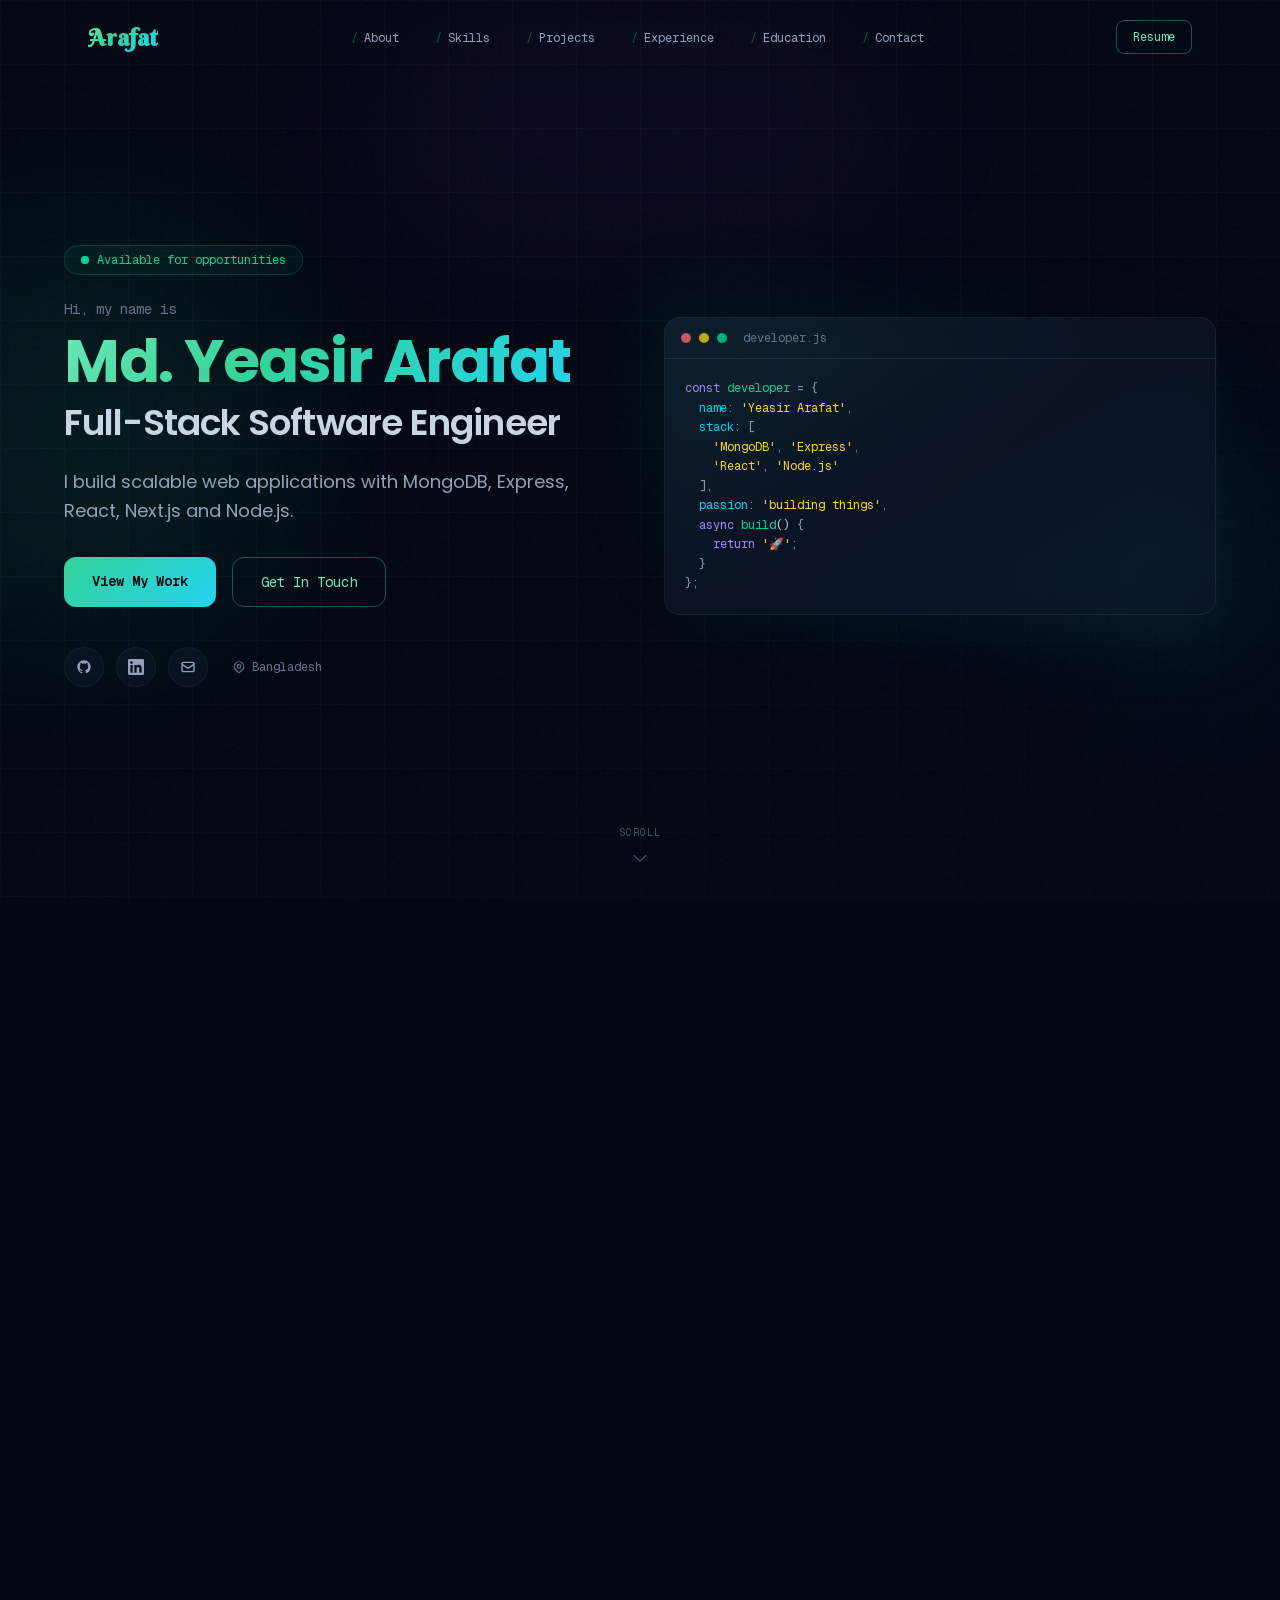
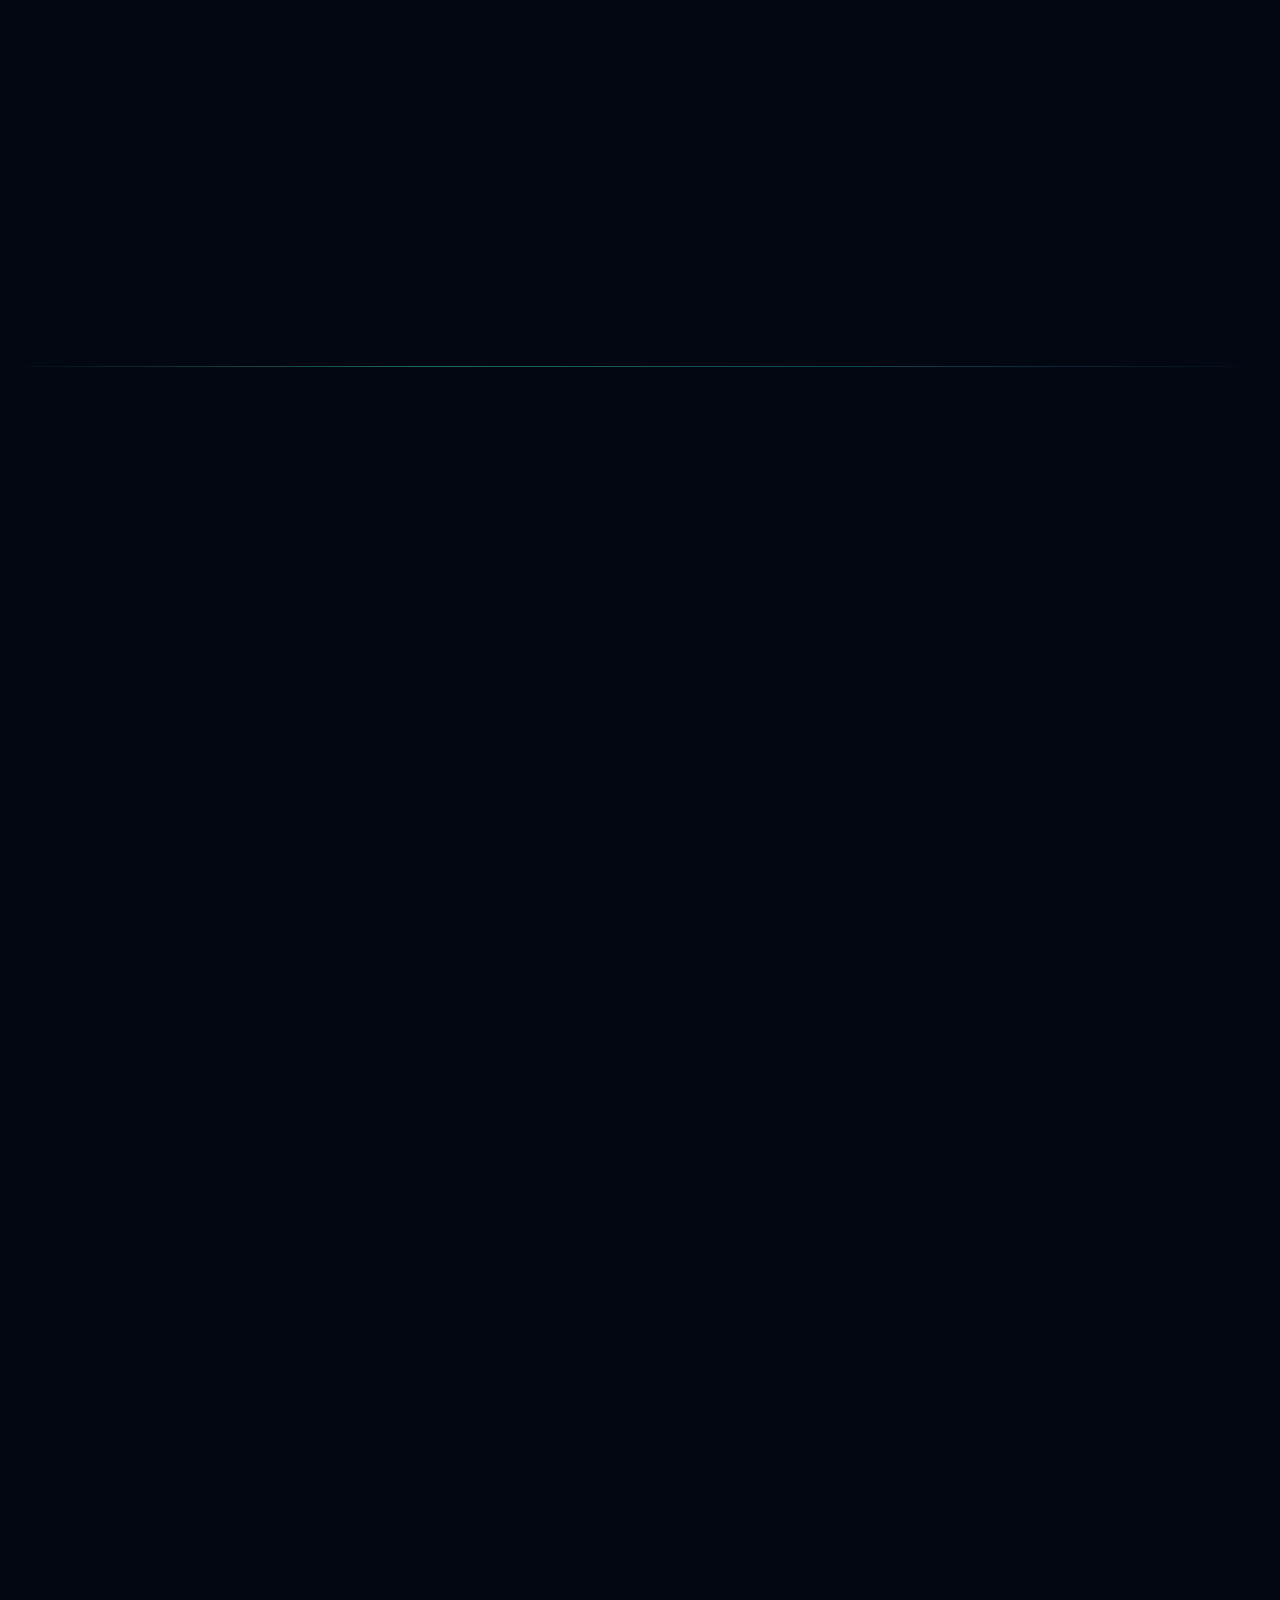
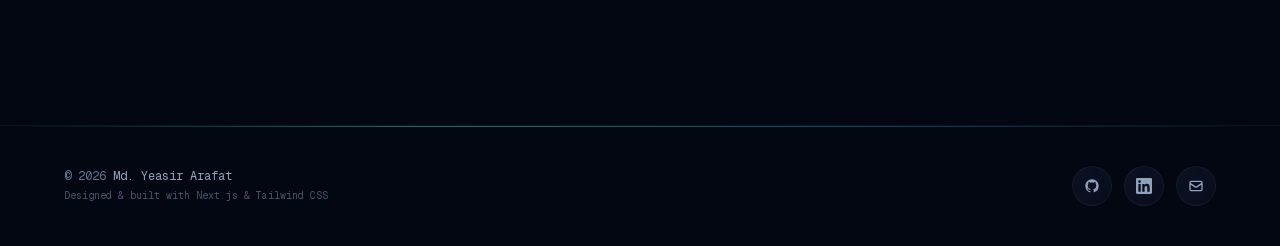
==== index.html @ b10d1b11 "Project update" ====
<!DOCTYPE html><html lang="en" class="poppins_64e8085c-module__7szA1q__variable berkshire_swash_313d9a78-module__TPMO2a__variable geist_mono_eb58308d-module__w_p2Lq__variable antialiased custom-scrollbar"><head><meta charSet="utf-8"/><meta name="viewport" content="width=device-width, initial-scale=1"/><link rel="preload" href="/_next/static/media/47fe1b7cd6e6ed85-s.p.3bh2vc0w-r-ll.woff2" as="font" crossorigin="" type="font/woff2"/><link rel="preload" href="/_next/static/media/797e433ab948586e-s.p.0r6juujl39pe6.woff2" as="font" crossorigin="" type="font/woff2"/><link rel="preload" href="/_next/static/media/8e6fa89aa22d24ec-s.p.2o7m9ogm38dql.woff2" as="font" crossorigin="" type="font/woff2"/><link rel="preload" href="/_next/static/media/a218039a3287bcfd-s.p.43zbiuwnnoiok.woff2" as="font" crossorigin="" type="font/woff2"/><link rel="preload" href="/_next/static/media/b287a8439b55cc7b-s.p.1fsx8gzoe41wj.woff2" as="font" crossorigin="" type="font/woff2"/><link rel="preload" href="/_next/static/media/e2334d715941921e-s.p.3o_v2fun1jzxk.woff2" as="font" crossorigin="" type="font/woff2"/><link rel="preload" as="image" href="/leads/1.webp"/><link rel="preload" as="image" href="/yadea/1.webp"/><link rel="preload" as="image" href="byd/1.webp"/><link rel="preload" as="image" href="riro/1.webp"/><link rel="preload" as="image" href="/YeasirArafat.jpeg"/><link rel="stylesheet" href="/_next/static/chunks/1u_-kuezvv4ov.css" data-precedence="next"/><link rel="preload" as="script" fetchPriority="low" href="/_next/static/chunks/2nwqoerny79-z.js"/><script src="/_next/static/chunks/17c2xufnf7-1b.js" async=""></script><script src="/_next/static/chunks/3peubv2924kx4.js" async=""></script><script src="/_next/static/chunks/turbopack-24k8m976xxp6r.js" async=""></script><script src="/_next/static/chunks/3-19rl51r4udp.js" async=""></script><script src="/_next/static/chunks/14mumt5_n0xhi.js" async=""></script><script src="/_next/static/chunks/0v6sxtnl46raf.js" async=""></script><meta name="next-size-adjust" content=""/><title>Md. Yeasir Arafat</title><meta name="description" content="I build scalable web applications with MongoDB, Express, React, Next.js and Node.js."/><meta property="og:title" content="Md. Yeasir Arafat"/><meta property="og:description" content="I build scalable web applications with MongoDB, Express, React, Next.js and Node.js."/><meta property="og:url" content="https://yeasirarafatzim.github.io"/><meta property="og:site_name" content="Md. Yeasir Arafat"/><meta property="og:locale" content="en_US"/><meta property="og:image" content="https://yeasirarafatzim.github.io/YeasirArafat.jpeg"/><meta property="og:image:alt" content="Md. Yeasir Arafat — Full-Stack Software Engineer"/><meta property="og:type" content="website"/><meta name="twitter:card" content="summary_large_image"/><meta name="twitter:title" content="Md. Yeasir Arafat"/><meta name="twitter:description" content="I build scalable web applications with MongoDB, Express, React, Next.js and Node.js."/><meta name="twitter:image" content="https://yeasirarafatzim.github.io/YeasirArafat.jpeg"/><link rel="icon" href="/favicon.ico?favicon.3u1c1qaq9yc0l.ico" sizes="48x48" type="image/x-icon"/><script src="/_next/static/chunks/0cz1d0mv5g_q7.js" noModule=""></script></head><body class="min-h-screen font-sans"><div hidden=""><!--$--><!--/$--></div><div class="noise-overlay relative"><div class="pointer-events-none fixed inset-0 -z-10 overflow-hidden [contain:strict] [transform:translateZ(0)]" aria-hidden="true"><div class="bg-grid absolute inset-0"></div><div class="animate-float-slow absolute -left-32 top-1/4 h-[420px] w-[420px] rounded-full bg-emerald-500/10 blur-[80px]"></div><div class="animate-float-slow absolute -right-32 top-1/2 h-[340px] w-[340px] rounded-full bg-cyan-500/8 blur-[70px] [animation-delay:4s]"></div><div class="animate-pulse-glow absolute left-1/2 top-0 h-[260px] w-[520px] -translate-x-1/2 rounded-full bg-violet-500/5 blur-[60px]"></div><div class="absolute inset-0 bg-linear-to-br from-transparent via-transparent to-[#030712]"></div></div><header class="fixed top-0 z-50 w-full transition-all duration-500 border-b bg-transparent py-5 border-transparent"><nav class="mx-auto flex max-w-6xl items-center justify-between px-6"><a href="#home" class="group font-brand text-xl tracking-normal sm:text-2xl"><span class="gradient-text transition-all duration-300 group-hover:brightness-110 font-bold">Arafat</span></a><ul class="hidden items-center gap-1 md:flex"><li><a href="#about" class="rounded-lg px-4 py-2 font-mono text-xs text-slate-400 transition-all hover:bg-slate-800/50 hover:text-emerald-400"><span class="mr-1.5 text-emerald-500/50">/</span>About</a></li><li><a href="#skills" class="rounded-lg px-4 py-2 font-mono text-xs text-slate-400 transition-all hover:bg-slate-800/50 hover:text-emerald-400"><span class="mr-1.5 text-emerald-500/50">/</span>Skills</a></li><li><a href="#projects" class="rounded-lg px-4 py-2 font-mono text-xs text-slate-400 transition-all hover:bg-slate-800/50 hover:text-emerald-400"><span class="mr-1.5 text-emerald-500/50">/</span>Projects</a></li><li><a href="#experience" class="rounded-lg px-4 py-2 font-mono text-xs text-slate-400 transition-all hover:bg-slate-800/50 hover:text-emerald-400"><span class="mr-1.5 text-emerald-500/50">/</span>Experience</a></li><li><a href="#education" class="rounded-lg px-4 py-2 font-mono text-xs text-slate-400 transition-all hover:bg-slate-800/50 hover:text-emerald-400"><span class="mr-1.5 text-emerald-500/50">/</span>Education</a></li><li><a href="#contact" class="rounded-lg px-4 py-2 font-mono text-xs text-slate-400 transition-all hover:bg-slate-800/50 hover:text-emerald-400"><span class="mr-1.5 text-emerald-500/50">/</span>Contact</a></li></ul><div class="hidden items-center gap-3 md:flex"><a href="/YeasirArafat.pdf" target="_blank" rel="noopener noreferrer" class="btn-outline-glow rounded-lg px-4 py-2 font-mono text-xs">Resume</a></div><button type="button" class="flex h-10 w-10 items-center justify-center rounded-lg glass-card text-slate-400 md:hidden" aria-label="Toggle menu"><svg class="h-5 w-5" fill="none" stroke="currentColor" viewBox="0 0 24 24"><path stroke-linecap="round" stroke-linejoin="round" stroke-width="2" d="M4 6h16M4 12h16M4 18h16"></path></svg></button></nav></header><main class="relative z-10"><section id="home" class="relative flex min-h-screen items-center px-6 pt-24 pb-16"><div class="mx-auto grid w-full max-w-6xl items-center gap-12 lg:grid-cols-2"><div><div class="animate-fade-up mb-6 inline-flex items-center gap-2 rounded-full border border-emerald-400/20 bg-emerald-400/5 px-4 py-1.5"><span class="relative flex h-2 w-2"><span class="absolute inline-flex h-full w-full animate-ping rounded-full bg-emerald-400 opacity-75"></span><span class="relative inline-flex h-2 w-2 rounded-full bg-emerald-400"></span></span><span class="font-mono text-xs text-emerald-400">Available for opportunities</span></div><p class="animate-fade-up delay-100 mb-3 font-mono text-sm text-slate-500">Hi, my name is</p><h1 class="animate-fade-up delay-200 mb-3 text-4xl font-bold tracking-tight sm:text-5xl lg:text-6xl"><span class="gradient-text">Md. Yeasir Arafat</span></h1><h2 class="animate-fade-up delay-300 mb-6 text-2xl font-semibold tracking-tight text-slate-300 sm:text-3xl lg:text-4xl">Full-Stack Software Engineer</h2><p class="animate-fade-up delay-400 mb-8 max-w-lg text-base leading-relaxed text-slate-400 sm:text-lg">I build scalable web applications with MongoDB, Express, React, Next.js and Node.js.</p><div class="animate-fade-up delay-500 mb-10 flex flex-wrap gap-4"><a href="#projects" class="btn-glow rounded-xl px-7 py-3.5 font-mono text-sm">View My Work</a><a href="#contact" class="btn-outline-glow rounded-xl px-7 py-3.5 font-mono text-sm">Get In Touch</a></div><div class="animate-fade-up delay-600 flex items-center gap-6"><ul class="flex items-center gap-3 "><li><a href="https://github.com/YeasirArafatZim" target="_blank" rel="noopener noreferrer" aria-label="GitHub" class="flex h-10 w-10 items-center justify-center rounded-full glass-card text-slate-400 transition-all duration-300 hover:border-emerald-400/30 hover:text-emerald-400 hover:shadow-[0_0_20px_rgb(52_211_153/0.15)]"><svg class="h-4 w-4" fill="currentColor" viewBox="0 0 24 24" aria-hidden="true"><path fill-rule="evenodd" d="M12 2C6.477 2 2 6.484 2 12.017c0 4.425 2.865 8.18 6.839 9.504.5.092.682-.217.682-.483 0-.237-.008-.868-.013-1.703-2.782.605-3.369-1.343-3.369-1.343-.454-1.158-1.11-1.466-1.11-1.466-.908-.62.069-.608.069-.608 1.003.07 1.531 1.032 1.531 1.032.892 1.53 2.341 1.088 2.91.832.092-.647.35-1.088.636-1.338-2.22-.253-4.555-1.113-4.555-4.951 0-1.093.39-1.988 1.029-2.688-.103-.253-.446-1.272.098-2.65 0 0 .84-.27 2.75 1.026A9.564 9.564 0 0112 6.844c.85.004 1.705.115 2.504.337 1.909-1.296 2.747-1.027 2.747-1.027.546 1.379.202 2.398.1 2.651.64.7 1.028 1.595 1.028 2.688 0 3.848-2.339 4.695-4.566 4.943.359.309.678.92.678 1.855 0 1.338-.012 2.419-.012 2.747 0 .268.18.58.688.482A10.019 10.019 0 0022 12.017C22 6.484 17.522 2 12 2z" clip-rule="evenodd"></path></svg></a></li><li><a href="https://www.linkedin.com/in/arafat99/" target="_blank" rel="noopener noreferrer" aria-label="LinkedIn" class="flex h-10 w-10 items-center justify-center rounded-full glass-card text-slate-400 transition-all duration-300 hover:border-emerald-400/30 hover:text-emerald-400 hover:shadow-[0_0_20px_rgb(52_211_153/0.15)]"><svg class="h-4 w-4" fill="currentColor" viewBox="0 0 24 24" aria-hidden="true"><path d="M20.447 20.452h-3.554v-5.569c0-1.328-.027-3.037-1.852-3.037-1.853 0-2.136 1.445-2.136 2.939v5.667H9.351V9h3.414v1.561h.046c.477-.9 1.637-1.85 3.37-1.85 3.601 0 4.267 2.37 4.267 5.455v6.286zM5.337 7.433a2.062 2.062 0 01-2.063-2.065 2.064 2.064 0 114.127 0 2.063 2.063 0 01-2.063 2.065zm1.782 13.019H3.555V9h3.564v11.452zM22.225 0H1.771C.792 0 0 .774 0 1.729v20.542C0 23.227.792 24 1.771 24h20.451C23.2 24 24 23.227 24 22.271V1.729C24 .774 23.2 0 22.222 0h.003z"></path></svg></a></li><li><a href="mailto:yeasirarafatzim@gmail.com" aria-label="Email" class="flex h-10 w-10 items-center justify-center rounded-full glass-card text-slate-400 transition-all duration-300 hover:border-emerald-400/30 hover:text-emerald-400 hover:shadow-[0_0_20px_rgb(52_211_153/0.15)]"><svg class="h-4 w-4" fill="none" stroke="currentColor" viewBox="0 0 24 24" aria-hidden="true"><path stroke-linecap="round" stroke-linejoin="round" stroke-width="2" d="M3 8l7.89 5.26a2 2 0 002.22 0L21 8M5 19h14a2 2 0 002-2V7a2 2 0 00-2-2H5a2 2 0 00-2 2v10a2 2 0 002 2z"></path></svg></a></li></ul><span class="hidden items-center gap-1.5 font-mono text-xs text-slate-500 sm:flex"><svg class="h-3.5 w-3.5" fill="none" stroke="currentColor" viewBox="0 0 24 24"><path stroke-linecap="round" stroke-linejoin="round" stroke-width="2" d="M17.657 16.657L13.414 20.9a1.998 1.998 0 01-2.827 0l-4.244-4.243a8 8 0 1111.314 0z"></path><path stroke-linecap="round" stroke-linejoin="round" stroke-width="2" d="M15 11a3 3 0 11-6 0 3 3 0 016 0z"></path></svg>Bangladesh</span></div></div><div class="animate-fade-up delay-400 relative hidden lg:block"><div class="absolute -inset-4 rounded-3xl bg-linear-to-br from-emerald-500/10 via-transparent to-cyan-500/10 blur-2xl"></div><div class="code-window animate-float hidden overflow-hidden rounded-2xl shadow-2xl shadow-emerald-500/5 lg:block"><div class="flex items-center gap-2 border-b border-slate-700/50 px-4 py-3"><div class="code-dot bg-red-400/80"></div><div class="code-dot bg-yellow-400/80"></div><div class="code-dot bg-emerald-400/80"></div><span class="ml-2 font-mono text-xs text-slate-500">developer.js</span></div><pre class="overflow-x-auto p-5 text-xs leading-relaxed text-slate-400"><code><span class="text-violet-400">const</span> <span class="text-emerald-400">developer</span> = <!-- -->{<!-- -->
<!-- -->  <span class="text-cyan-400">name</span>:<!-- --> <span class="text-amber-300">&#x27;Yeasir Arafat&#x27;</span>,<!-- -->
<!-- -->  <span class="text-cyan-400">stack</span>: [<!-- -->
<!-- -->    <span class="text-amber-300">&#x27;MongoDB&#x27;</span>,<!-- --> <span class="text-amber-300">&#x27;Express&#x27;</span>,<!-- -->
<!-- -->    <span class="text-amber-300">&#x27;React&#x27;</span>,<!-- --> <span class="text-amber-300">&#x27;Node.js&#x27;</span>
<!-- -->  <!-- -->],<!-- -->
<!-- -->  <span class="text-cyan-400">passion</span>:<!-- --> <span class="text-amber-300">&#x27;building things&#x27;</span>,<!-- -->
<!-- -->  <span class="text-violet-400">async</span> <span class="text-emerald-400">build</span><span class="text-slate-300">()</span> <!-- -->{<!-- -->
<!-- -->    <span class="text-violet-400">return</span> <span class="text-amber-300">&#x27;🚀&#x27;</span>;<!-- -->
<!-- -->  <!-- -->}<!-- -->
<!-- -->}<!-- -->;</code></pre></div></div></div><a href="#about" class="absolute bottom-8 left-1/2 -translate-x-1/2 flex flex-col items-center gap-2 text-slate-600 transition-colors hover:text-emerald-400" aria-label="Scroll to about"><span class="font-mono text-[10px] uppercase tracking-widest">Scroll</span><svg class="h-5 w-5 animate-bounce" fill="none" stroke="currentColor" viewBox="0 0 24 24"><path stroke-linecap="round" stroke-linejoin="round" stroke-width="1.5" d="M19 9l-7 7-7-7"></path></svg></a></section><section id="about" class="relative px-6 py-18 md:py-28"><div class="mx-auto max-w-6xl"><div class="" style="opacity:0;transform:translateY(24px)"><div class="mb-16"><p class="mb-2 font-mono text-xs uppercase tracking-[0.2em] text-emerald-400/70">Introduction</p><h2 class="flex items-center gap-4 text-3xl font-bold tracking-tight text-white sm:text-4xl"><span class="gradient-text font-mono text-lg font-normal sm:text-xl">01<!-- -->.</span><span>About Me</span></h2><div class="section-glow mt-6 max-w-xs"></div></div></div><div class="grid gap-10 lg:grid-cols-[1fr_340px] lg:items-stretch"><div class="h-full" style="opacity:0;transform:translateY(24px)"><div class="flex h-full flex-col"><div class="space-y-5 text-base leading-relaxed text-slate-400"><p>I&#x27;m a Full-Stack Software Engineer with 3+ years of experience. I&#x27;ve built 25+ production applications, worked on enterprise systems, and can handle both frontend and backend development.</p><p>I have experience in development, deployment, code reviews, and mentoring junior developers, with a passion for continuously learning and building better software.</p></div><div class="mt-8 grid grid-cols-1 gap-3 sm:grid-cols-3 sm:gap-4"><div class=" glass-card glass-card-hover flex items-center justify-between rounded-xl px-4 py-3 sm:block sm:p-4 sm:text-center"><p class="font-mono text-[10px] uppercase tracking-widest text-slate-500 sm:mb-1">Stack</p><p class="text-sm font-semibold text-emerald-400">MERN</p></div><div class=" glass-card glass-card-hover flex items-center justify-between rounded-xl px-4 py-3 sm:block sm:p-4 sm:text-center"><p class="font-mono text-[10px] uppercase tracking-widest text-slate-500 sm:mb-1">Focus</p><p class="text-sm font-semibold text-emerald-400">Full-Stack</p></div><div class="hidden sm:block glass-card glass-card-hover flex items-center justify-between rounded-xl px-4 py-3 sm:block sm:p-4 sm:text-center"><p class="font-mono text-[10px] uppercase tracking-widest text-slate-500 sm:mb-1">Based in</p><p class="text-sm font-semibold text-emerald-400">Bangladesh</p></div></div><div class="mt-8 flex flex-1 flex-col gap-5 lg:mt-10"><div class="glass-card glass-card-hover rounded-2xl p-5"><p class="mb-3 font-mono text-[10px] uppercase tracking-widest text-emerald-400/70">Currently</p><div class="flex flex-wrap items-start justify-between gap-3"><div><p class="font-semibold text-white">Software Engineer L-II</p><p class="mt-0.5 text-sm text-slate-400">Singularity Limited</p></div><span class="rounded-full border border-slate-700/60 bg-slate-800/50 px-3 py-1 font-mono text-xs text-slate-400">2024 — Present</span></div><p class="mt-3 text-sm leading-relaxed text-slate-500 line-clamp-2">Developed and maintained production grade full-stack applications. Led development tasks and coordinated implementation across projects. Managed secure application deployments and server environments. Conducted code reviews and improved code quality. Mentored junior developers and supported technical growth.</p></div><div class="grid grid-cols-3 gap-3"><div class="glass-card rounded-xl px-3 py-4 text-center sm:px-4"><p class="text-xl font-bold text-white sm:text-2xl">3+</p><p class="mt-1 font-mono text-[9px] uppercase leading-tight tracking-wider text-slate-500 sm:text-[10px]">Years Experience</p></div><div class="glass-card rounded-xl px-3 py-4 text-center sm:px-4"><p class="text-xl font-bold text-white sm:text-2xl">25+</p><p class="mt-1 font-mono text-[9px] uppercase leading-tight tracking-wider text-slate-500 sm:text-[10px]">Projects Delivered</p></div><div class="glass-card rounded-xl px-3 py-4 text-center sm:px-4"><p class="text-xl font-bold text-white sm:text-2xl">2</p><p class="mt-1 font-mono text-[9px] uppercase leading-tight tracking-wider text-slate-500 sm:text-[10px]">Companies</p></div></div><div class="glass-card rounded-2xl p-5"><p class="mb-3 font-mono text-[10px] uppercase tracking-widest text-slate-500">Core Technologies</p><ul class="flex flex-wrap gap-2"><li class="skill-pill rounded-lg px-3 py-1.5 font-mono text-xs text-slate-400">MongoDB</li><li class="skill-pill rounded-lg px-3 py-1.5 font-mono text-xs text-slate-400">Express</li><li class="skill-pill rounded-lg px-3 py-1.5 font-mono text-xs text-slate-400">React</li><li class="skill-pill rounded-lg px-3 py-1.5 font-mono text-xs text-slate-400">Node.js</li><li class="skill-pill rounded-lg px-3 py-1.5 font-mono text-xs text-slate-400">Next.js</li><li class="skill-pill rounded-lg px-3 py-1.5 font-mono text-xs text-slate-400">TypeScript</li></ul></div></div></div></div><div class="" style="opacity:0;transform:translateY(24px)"><div class="group relative mx-auto w-full max-w-sm lg:max-w-none"><div class="absolute -inset-4 rounded-3xl bg-linear-to-br from-emerald-500/15 via-transparent to-cyan-500/10 opacity-80 blur-2xl transition-opacity duration-500 group-hover:opacity-100"></div><div class="gradient-border relative overflow-hidden rounded-2xl"><div class="relative overflow-hidden rounded-[calc(1rem-1px)] bg-slate-950"><div class="relative aspect-4/5 w-full overflow-hidden sm:aspect-5/6"><img alt="Md. Yeasir Arafat" decoding="async" data-nimg="fill" class="object-cover object-top transition-transform duration-700 group-hover:scale-105" style="position:absolute;height:100%;width:100%;left:0;top:0;right:0;bottom:0;color:transparent" src="/YeasirArafat.jpeg"/><div class="absolute inset-0 bg-linear-to-t from-slate-950 via-slate-950/20 to-transparent"></div><div class="absolute inset-0 bg-linear-to-br from-emerald-500/10 via-transparent to-cyan-500/10"></div><div class="absolute left-4 top-4 flex items-center gap-2 rounded-full border border-emerald-400/20 bg-slate-950/60 px-3 py-1.5 backdrop-blur-md"><span class="relative flex h-2 w-2"><span class="absolute inline-flex h-full w-full animate-ping rounded-full bg-emerald-400 opacity-75"></span><span class="relative inline-flex h-2 w-2 rounded-full bg-emerald-400"></span></span><span class="font-mono text-[10px] uppercase tracking-wider text-emerald-400">Available</span></div><div class="absolute bottom-0 left-0 right-0 p-5"><p class="text-lg font-bold leading-tight text-white sm:text-xl">Md. Yeasir Arafat</p><p class="mt-1 font-mono text-xs text-emerald-400">Full-Stack Software Engineer</p></div></div><div class="border-t border-slate-800/80 bg-slate-900/50 p-5"><div class="mb-4 space-y-2.5"><div class="flex items-center gap-2.5 text-sm text-slate-400"><span class="flex h-8 w-8 shrink-0 items-center justify-center rounded-lg bg-slate-800/80 text-emerald-400"><svg class="h-4 w-4" fill="none" stroke="currentColor" viewBox="0 0 24 24"><path stroke-linecap="round" stroke-linejoin="round" stroke-width="1.5" d="M17.657 16.657L13.414 20.9a1.998 1.998 0 01-2.827 0l-4.244-4.243a8 8 0 1111.314 0z"></path><path stroke-linecap="round" stroke-linejoin="round" stroke-width="1.5" d="M15 11a3 3 0 11-6 0 3 3 0 016 0z"></path></svg></span><span>Bangladesh</span></div><div class="flex items-center gap-2.5 text-sm text-slate-400"><span class="flex h-8 w-8 shrink-0 items-center justify-center rounded-lg bg-slate-800/80 text-emerald-400"><svg class="h-4 w-4" fill="none" stroke="currentColor" viewBox="0 0 24 24"><path stroke-linecap="round" stroke-linejoin="round" stroke-width="1.5" d="M3 8l7.89 5.26a2 2 0 002.22 0L21 8M5 19h14a2 2 0 002-2V7a2 2 0 00-2-2H5a2 2 0 00-2 2v10a2 2 0 002 2z"></path></svg></span><a href="mailto:yeasirarafatzim@gmail.com" class="truncate transition-colors hover:text-emerald-400">yeasirarafatzim@gmail.com</a></div></div><a href="/YeasirArafat.pdf" target="_blank" rel="noopener noreferrer" class="btn-outline-glow flex w-full items-center justify-center gap-2 rounded-xl px-4 py-2.5 font-mono text-xs"><svg class="h-3.5 w-3.5" fill="none" stroke="currentColor" viewBox="0 0 24 24"><path stroke-linecap="round" stroke-linejoin="round" stroke-width="2" d="M12 10v6m0 0l-3-3m3 3l3-3m2 8H7a2 2 0 01-2-2V5a2 2 0 012-2h5.586a1 1 0 01.707.293l5.414 5.414a1 1 0 01.293.707V19a2 2 0 01-2 2z"></path></svg>Download Resume</a></div></div></div><div class="pointer-events-none absolute -right-3 -top-3 h-16 w-16 rounded-full border border-dashed border-emerald-400/15"></div><div class="pointer-events-none absolute -bottom-0.5 -left-2 h-10 w-10 border-l-2 border-t-2 border-emerald-400/20"></div></div></div></div></div></section><section id="skills" class="relative px-6 py-18 md:py-28"><div class="absolute inset-x-0 top-0 section-glow"></div><div class="mx-auto max-w-6xl"><div class="" style="opacity:0;transform:translateY(24px)"><div class="mb-16"><p class="mb-2 font-mono text-xs uppercase tracking-[0.2em] text-emerald-400/70">What I work with</p><h2 class="flex items-center gap-4 text-3xl font-bold tracking-tight text-white sm:text-4xl"><span class="gradient-text font-mono text-lg font-normal sm:text-xl">02<!-- -->.</span><span>Skills</span></h2><div class="section-glow mt-6 max-w-xs"></div></div></div><div class="grid gap-6 md:grid-cols-3"><div class="" style="opacity:0;transform:translateY(24px)"><div class="glass-card glass-card-hover group h-full rounded-2xl p-6"><div class="mb-5 flex items-center gap-3"><div class="flex h-10 w-10 items-center justify-center rounded-xl bg-emerald-400/10 text-emerald-400 transition-colors group-hover:bg-emerald-400/20"><svg class="h-5 w-5" fill="none" stroke="currentColor" viewBox="0 0 24 24"><path stroke-linecap="round" stroke-linejoin="round" stroke-width="1.5" d="M9.75 17L9 20l-1 1h8l-1-1-.75-3M3 13h18M5 17h14a2 2 0 002-2V5a2 2 0 00-2-2H5a2 2 0 00-2 2v10a2 2 0 002 2z"></path></svg></div><h3 class="font-semibold text-white">Frontend</h3></div><ul class="flex flex-wrap gap-2"><li class="skill-pill rounded-lg px-3 py-1.5 font-mono text-xs text-slate-400">React</li><li class="skill-pill rounded-lg px-3 py-1.5 font-mono text-xs text-slate-400">Next.js</li><li class="skill-pill rounded-lg px-3 py-1.5 font-mono text-xs text-slate-400">JavaScript</li><li class="skill-pill rounded-lg px-3 py-1.5 font-mono text-xs text-slate-400">TypeScript</li><li class="skill-pill rounded-lg px-3 py-1.5 font-mono text-xs text-slate-400">Tailwind CSS</li><li class="skill-pill rounded-lg px-3 py-1.5 font-mono text-xs text-slate-400">Redux</li></ul></div></div><div class="" style="opacity:0;transform:translateY(24px)"><div class="glass-card glass-card-hover group h-full rounded-2xl p-6"><div class="mb-5 flex items-center gap-3"><div class="flex h-10 w-10 items-center justify-center rounded-xl bg-emerald-400/10 text-emerald-400 transition-colors group-hover:bg-emerald-400/20"><svg class="h-5 w-5" fill="none" stroke="currentColor" viewBox="0 0 24 24"><path stroke-linecap="round" stroke-linejoin="round" stroke-width="1.5" d="M5 12h14M5 12a2 2 0 01-2-2V6a2 2 0 012-2h14a2 2 0 012 2v4a2 2 0 01-2 2M5 12a2 2 0 00-2 2v4a2 2 0 002 2h14a2 2 0 002-2v-4a2 2 0 00-2-2"></path></svg></div><h3 class="font-semibold text-white">Backend</h3></div><ul class="flex flex-wrap gap-2"><li class="skill-pill rounded-lg px-3 py-1.5 font-mono text-xs text-slate-400">Node.js</li><li class="skill-pill rounded-lg px-3 py-1.5 font-mono text-xs text-slate-400">Express.js</li><li class="skill-pill rounded-lg px-3 py-1.5 font-mono text-xs text-slate-400">REST APIs</li><li class="skill-pill rounded-lg px-3 py-1.5 font-mono text-xs text-slate-400">JWT</li><li class="skill-pill rounded-lg px-3 py-1.5 font-mono text-xs text-slate-400">Socket.io</li></ul></div></div><div class="" style="opacity:0;transform:translateY(24px)"><div class="glass-card glass-card-hover group h-full rounded-2xl p-6"><div class="mb-5 flex items-center gap-3"><div class="flex h-10 w-10 items-center justify-center rounded-xl bg-emerald-400/10 text-emerald-400 transition-colors group-hover:bg-emerald-400/20"><svg class="h-5 w-5" fill="none" stroke="currentColor" viewBox="0 0 24 24"><path stroke-linecap="round" stroke-linejoin="round" stroke-width="1.5" d="M4 7v10c0 2.21 3.582 4 8 4s8-1.79 8-4V7M4 7c0 2.21 3.582 4 8 4s8-1.79 8-4M4 7c0-2.21 3.582-4 8-4s8 1.79 8 4"></path></svg></div><h3 class="font-semibold text-white">Database &amp; Tools</h3></div><ul class="flex flex-wrap gap-2"><li class="skill-pill rounded-lg px-3 py-1.5 font-mono text-xs text-slate-400">MongoDB</li><li class="skill-pill rounded-lg px-3 py-1.5 font-mono text-xs text-slate-400">Mongoose</li><li class="skill-pill rounded-lg px-3 py-1.5 font-mono text-xs text-slate-400">Git</li><li class="skill-pill rounded-lg px-3 py-1.5 font-mono text-xs text-slate-400">Docker</li><li class="skill-pill rounded-lg px-3 py-1.5 font-mono text-xs text-slate-400">Postman</li><li class="skill-pill rounded-lg px-3 py-1.5 font-mono text-xs text-slate-400">Vercel</li></ul></div></div></div></div></section><section id="projects" class="relative px-6 pb-18 md:py-28"><div class="mx-auto max-w-6xl"><div class="" style="opacity:0;transform:translateY(24px)"><div class="mb-16"><p class="mb-2 font-mono text-xs uppercase tracking-[0.2em] text-emerald-400/70">Selected work</p><h2 class="flex items-center gap-4 text-3xl font-bold tracking-tight text-white sm:text-4xl"><span class="gradient-text font-mono text-lg font-normal sm:text-xl">03<!-- -->.</span><span>Projects</span></h2><div class="section-glow mt-6 max-w-xs"></div></div></div><div class="grid auto-rows-fr gap-5 md:grid-cols-2 lg:grid-cols-3"><div class="h-full" style="opacity:0;transform:translateY(24px)"><a href="https://leadsbox.io" target="_blank" rel="noopener noreferrer" aria-label="Lead Management System live site" class="group relative flex h-full flex-col overflow-hidden rounded-2xl glass-card glass-card-hover"><div class="absolute inset-0 bg-linear-to-br from-emerald-500/0 to-cyan-500/0 transition-all duration-500 group-hover:from-emerald-500/5 group-hover:to-cyan-500/5"></div><div class="relative cursor-pointer"><div class="relative w-full overflow-hidden border-b border-slate-800/60 aspect-4/3"><img alt="Lead Management System preview 1" decoding="async" data-nimg="fill" class="object-cover transition-all duration-700 ease-in-out opacity-100 scale-100" style="position:absolute;height:100%;width:100%;left:0;top:0;right:0;bottom:0;color:transparent" src="/leads/1.webp"/><img alt="Lead Management System preview 2" loading="lazy" decoding="async" data-nimg="fill" class="object-cover transition-all duration-700 ease-in-out opacity-0 scale-105" style="position:absolute;height:100%;width:100%;left:0;top:0;right:0;bottom:0;color:transparent" src="/leads/2.webp"/><img alt="Lead Management System preview 3" loading="lazy" decoding="async" data-nimg="fill" class="object-cover transition-all duration-700 ease-in-out opacity-0 scale-105" style="position:absolute;height:100%;width:100%;left:0;top:0;right:0;bottom:0;color:transparent" src="/leads/3.webp"/><img alt="Lead Management System preview 4" loading="lazy" decoding="async" data-nimg="fill" class="object-cover transition-all duration-700 ease-in-out opacity-0 scale-105" style="position:absolute;height:100%;width:100%;left:0;top:0;right:0;bottom:0;color:transparent" src="/leads/7.webp"/><img alt="Lead Management System preview 5" loading="lazy" decoding="async" data-nimg="fill" class="object-cover transition-all duration-700 ease-in-out opacity-0 scale-105" style="position:absolute;height:100%;width:100%;left:0;top:0;right:0;bottom:0;color:transparent" src="/leads/4.webp"/><img alt="Lead Management System preview 6" loading="lazy" decoding="async" data-nimg="fill" class="object-cover transition-all duration-700 ease-in-out opacity-0 scale-105" style="position:absolute;height:100%;width:100%;left:0;top:0;right:0;bottom:0;color:transparent" src="/leads/5.webp"/><img alt="Lead Management System preview 7" loading="lazy" decoding="async" data-nimg="fill" class="object-cover transition-all duration-700 ease-in-out opacity-0 scale-105" style="position:absolute;height:100%;width:100%;left:0;top:0;right:0;bottom:0;color:transparent" src="/leads/6.webp"/><div class="absolute inset-0 bg-linear-to-t from-slate-950/90 via-slate-950/25 to-slate-950/10"></div><div class="absolute inset-0 bg-linear-to-br from-emerald-500/10 via-transparent to-cyan-500/10 opacity-0 transition-opacity duration-500 group-hover:opacity-100"></div><div class="absolute bottom-3 left-1/2 z-10 flex -translate-x-1/2 gap-1.5"><button type="button" aria-label="Go to image 1" class="h-1.5 rounded-full transition-all duration-300 w-5 bg-emerald-400"></button><button type="button" aria-label="Go to image 2" class="h-1.5 rounded-full transition-all duration-300 w-1.5 bg-slate-500/50 hover:bg-slate-400/70"></button><button type="button" aria-label="Go to image 3" class="h-1.5 rounded-full transition-all duration-300 w-1.5 bg-slate-500/50 hover:bg-slate-400/70"></button><button type="button" aria-label="Go to image 4" class="h-1.5 rounded-full transition-all duration-300 w-1.5 bg-slate-500/50 hover:bg-slate-400/70"></button><button type="button" aria-label="Go to image 5" class="h-1.5 rounded-full transition-all duration-300 w-1.5 bg-slate-500/50 hover:bg-slate-400/70"></button><button type="button" aria-label="Go to image 6" class="h-1.5 rounded-full transition-all duration-300 w-1.5 bg-slate-500/50 hover:bg-slate-400/70"></button><button type="button" aria-label="Go to image 7" class="h-1.5 rounded-full transition-all duration-300 w-1.5 bg-slate-500/50 hover:bg-slate-400/70"></button></div><button type="button" aria-label="Previous image" class="absolute left-2 top-1/2 z-10 flex h-7 w-7 -translate-y-1/2 items-center justify-center rounded-full bg-slate-950/60 text-slate-300 opacity-0 backdrop-blur-sm transition-opacity group-hover:opacity-100 hover:bg-slate-950/80"><svg class="h-3.5 w-3.5" fill="none" stroke="currentColor" viewBox="0 0 24 24"><path stroke-linecap="round" stroke-linejoin="round" stroke-width="2.5" d="M15 19l-7-7 7-7"></path></svg></button><button type="button" aria-label="Next image" class="absolute right-2 top-1/2 z-10 flex h-7 w-7 -translate-y-1/2 items-center justify-center rounded-full bg-slate-950/60 text-slate-300 opacity-0 backdrop-blur-sm transition-opacity group-hover:opacity-100 hover:bg-slate-950/80"><svg class="h-3.5 w-3.5" fill="none" stroke="currentColor" viewBox="0 0 24 24"><path stroke-linecap="round" stroke-linejoin="round" stroke-width="2.5" d="M9 5l7 7-7 7"></path></svg></button></div></div><div class="relative flex flex-1 flex-col p-6 "><h3 class="mb-3 font-bold text-white transition-colors group-hover:text-emerald-400 text-lg">Lead Management System</h3><p class="mb-6 flex-1 text-sm leading-relaxed text-slate-400 line-clamp-3">A multi organization business management platform designed to centralize sales and operational workflows, including lead management, deals, employees, sales targets, quotations, invoices, purchase orders, and challans.</p><ul class="flex flex-wrap gap-2 border-t border-slate-800/60 pt-4"><li class="rounded-md bg-slate-800/60 px-2.5 py-1 font-mono text-[11px] text-slate-500 transition-colors group-hover:text-slate-400">Next.js</li><li class="rounded-md bg-slate-800/60 px-2.5 py-1 font-mono text-[11px] text-slate-500 transition-colors group-hover:text-slate-400">Node.js</li><li class="rounded-md bg-slate-800/60 px-2.5 py-1 font-mono text-[11px] text-slate-500 transition-colors group-hover:text-slate-400">MongoDB</li><li class="rounded-md bg-slate-800/60 px-2.5 py-1 font-mono text-[11px] text-slate-500 transition-colors group-hover:text-slate-400">Express</li></ul></div></a></div><div class="h-full" style="opacity:0;transform:translateY(24px)"><a href="https://yadearunner.com/" target="_blank" rel="noopener noreferrer" aria-label="Yadea Runner Automobiles live site" class="group relative flex h-full flex-col overflow-hidden rounded-2xl glass-card glass-card-hover"><div class="absolute inset-0 bg-linear-to-br from-emerald-500/0 to-cyan-500/0 transition-all duration-500 group-hover:from-emerald-500/5 group-hover:to-cyan-500/5"></div><div class="relative cursor-pointer"><div class="relative w-full overflow-hidden border-b border-slate-800/60 aspect-4/3"><img alt="Yadea Runner Automobiles preview 1" decoding="async" data-nimg="fill" class="object-cover transition-all duration-700 ease-in-out opacity-100 scale-100" style="position:absolute;height:100%;width:100%;left:0;top:0;right:0;bottom:0;color:transparent" src="/yadea/1.webp"/><img alt="Yadea Runner Automobiles preview 2" loading="lazy" decoding="async" data-nimg="fill" class="object-cover transition-all duration-700 ease-in-out opacity-0 scale-105" style="position:absolute;height:100%;width:100%;left:0;top:0;right:0;bottom:0;color:transparent" src="/yadea/2.webp"/><img alt="Yadea Runner Automobiles preview 3" loading="lazy" decoding="async" data-nimg="fill" class="object-cover transition-all duration-700 ease-in-out opacity-0 scale-105" style="position:absolute;height:100%;width:100%;left:0;top:0;right:0;bottom:0;color:transparent" src="/yadea/3.webp"/><img alt="Yadea Runner Automobiles preview 4" loading="lazy" decoding="async" data-nimg="fill" class="object-cover transition-all duration-700 ease-in-out opacity-0 scale-105" style="position:absolute;height:100%;width:100%;left:0;top:0;right:0;bottom:0;color:transparent" src="/yadea/4.webp"/><div class="absolute inset-0 bg-linear-to-t from-slate-950/90 via-slate-950/25 to-slate-950/10"></div><div class="absolute inset-0 bg-linear-to-br from-emerald-500/10 via-transparent to-cyan-500/10 opacity-0 transition-opacity duration-500 group-hover:opacity-100"></div><div class="absolute bottom-3 left-1/2 z-10 flex -translate-x-1/2 gap-1.5"><button type="button" aria-label="Go to image 1" class="h-1.5 rounded-full transition-all duration-300 w-5 bg-emerald-400"></button><button type="button" aria-label="Go to image 2" class="h-1.5 rounded-full transition-all duration-300 w-1.5 bg-slate-500/50 hover:bg-slate-400/70"></button><button type="button" aria-label="Go to image 3" class="h-1.5 rounded-full transition-all duration-300 w-1.5 bg-slate-500/50 hover:bg-slate-400/70"></button><button type="button" aria-label="Go to image 4" class="h-1.5 rounded-full transition-all duration-300 w-1.5 bg-slate-500/50 hover:bg-slate-400/70"></button></div><button type="button" aria-label="Previous image" class="absolute left-2 top-1/2 z-10 flex h-7 w-7 -translate-y-1/2 items-center justify-center rounded-full bg-slate-950/60 text-slate-300 opacity-0 backdrop-blur-sm transition-opacity group-hover:opacity-100 hover:bg-slate-950/80"><svg class="h-3.5 w-3.5" fill="none" stroke="currentColor" viewBox="0 0 24 24"><path stroke-linecap="round" stroke-linejoin="round" stroke-width="2.5" d="M15 19l-7-7 7-7"></path></svg></button><button type="button" aria-label="Next image" class="absolute right-2 top-1/2 z-10 flex h-7 w-7 -translate-y-1/2 items-center justify-center rounded-full bg-slate-950/60 text-slate-300 opacity-0 backdrop-blur-sm transition-opacity group-hover:opacity-100 hover:bg-slate-950/80"><svg class="h-3.5 w-3.5" fill="none" stroke="currentColor" viewBox="0 0 24 24"><path stroke-linecap="round" stroke-linejoin="round" stroke-width="2.5" d="M9 5l7 7-7 7"></path></svg></button></div></div><div class="relative flex flex-1 flex-col p-6 "><h3 class="mb-3 font-bold text-white transition-colors group-hover:text-emerald-400 text-lg">Yadea Runner Automobiles</h3><p class="mb-6 flex-1 text-sm leading-relaxed text-slate-400 line-clamp-3">Developed a responsive product showcase platform for Yadea electric bikes, implementing dynamic product pages, reusable UI components, responsive layouts, and content-driven sections to improve product discovery and brand presentation.</p><ul class="flex flex-wrap gap-2 border-t border-slate-800/60 pt-4"><li class="rounded-md bg-slate-800/60 px-2.5 py-1 font-mono text-[11px] text-slate-500 transition-colors group-hover:text-slate-400">Next.js</li><li class="rounded-md bg-slate-800/60 px-2.5 py-1 font-mono text-[11px] text-slate-500 transition-colors group-hover:text-slate-400">Tailwind CSS</li><li class="rounded-md bg-slate-800/60 px-2.5 py-1 font-mono text-[11px] text-slate-500 transition-colors group-hover:text-slate-400">Node.js</li></ul></div></a></div><div class="h-full" style="opacity:0;transform:translateY(24px)"><a href="https://bydauto.com.bd" target="_blank" rel="noopener noreferrer" aria-label="BYD Bangladesh live site" class="group relative flex h-full flex-col overflow-hidden rounded-2xl glass-card glass-card-hover"><div class="absolute inset-0 bg-linear-to-br from-emerald-500/0 to-cyan-500/0 transition-all duration-500 group-hover:from-emerald-500/5 group-hover:to-cyan-500/5"></div><div class="relative cursor-pointer"><div class="relative w-full overflow-hidden border-b border-slate-800/60 aspect-4/3"><img alt="BYD Bangladesh preview 1" decoding="async" data-nimg="fill" class="object-cover transition-all duration-700 ease-in-out opacity-100 scale-100" style="position:absolute;height:100%;width:100%;left:0;top:0;right:0;bottom:0;color:transparent" src="byd/1.webp"/><img alt="BYD Bangladesh preview 2" loading="lazy" decoding="async" data-nimg="fill" class="object-cover transition-all duration-700 ease-in-out opacity-0 scale-105" style="position:absolute;height:100%;width:100%;left:0;top:0;right:0;bottom:0;color:transparent" src="/byd/2.webp"/><img alt="BYD Bangladesh preview 3" loading="lazy" decoding="async" data-nimg="fill" class="object-cover transition-all duration-700 ease-in-out opacity-0 scale-105" style="position:absolute;height:100%;width:100%;left:0;top:0;right:0;bottom:0;color:transparent" src="/byd/3.webp"/><img alt="BYD Bangladesh preview 4" loading="lazy" decoding="async" data-nimg="fill" class="object-cover transition-all duration-700 ease-in-out opacity-0 scale-105" style="position:absolute;height:100%;width:100%;left:0;top:0;right:0;bottom:0;color:transparent" src="/byd/4.webp"/><div class="absolute inset-0 bg-linear-to-t from-slate-950/90 via-slate-950/25 to-slate-950/10"></div><div class="absolute inset-0 bg-linear-to-br from-emerald-500/10 via-transparent to-cyan-500/10 opacity-0 transition-opacity duration-500 group-hover:opacity-100"></div><div class="absolute bottom-3 left-1/2 z-10 flex -translate-x-1/2 gap-1.5"><button type="button" aria-label="Go to image 1" class="h-1.5 rounded-full transition-all duration-300 w-5 bg-emerald-400"></button><button type="button" aria-label="Go to image 2" class="h-1.5 rounded-full transition-all duration-300 w-1.5 bg-slate-500/50 hover:bg-slate-400/70"></button><button type="button" aria-label="Go to image 3" class="h-1.5 rounded-full transition-all duration-300 w-1.5 bg-slate-500/50 hover:bg-slate-400/70"></button><button type="button" aria-label="Go to image 4" class="h-1.5 rounded-full transition-all duration-300 w-1.5 bg-slate-500/50 hover:bg-slate-400/70"></button></div><button type="button" aria-label="Previous image" class="absolute left-2 top-1/2 z-10 flex h-7 w-7 -translate-y-1/2 items-center justify-center rounded-full bg-slate-950/60 text-slate-300 opacity-0 backdrop-blur-sm transition-opacity group-hover:opacity-100 hover:bg-slate-950/80"><svg class="h-3.5 w-3.5" fill="none" stroke="currentColor" viewBox="0 0 24 24"><path stroke-linecap="round" stroke-linejoin="round" stroke-width="2.5" d="M15 19l-7-7 7-7"></path></svg></button><button type="button" aria-label="Next image" class="absolute right-2 top-1/2 z-10 flex h-7 w-7 -translate-y-1/2 items-center justify-center rounded-full bg-slate-950/60 text-slate-300 opacity-0 backdrop-blur-sm transition-opacity group-hover:opacity-100 hover:bg-slate-950/80"><svg class="h-3.5 w-3.5" fill="none" stroke="currentColor" viewBox="0 0 24 24"><path stroke-linecap="round" stroke-linejoin="round" stroke-width="2.5" d="M9 5l7 7-7 7"></path></svg></button></div></div><div class="relative flex flex-1 flex-col p-6 "><h3 class="mb-3 font-bold text-white transition-colors group-hover:text-emerald-400 text-lg">BYD Bangladesh</h3><p class="mb-6 flex-1 text-sm leading-relaxed text-slate-400 line-clamp-3">Developed a web platform at Singularity ltd. for BYD Bangladesh to showcase detailed information about BYD cars, including specifications, features, and promotional content for customers.</p><ul class="flex flex-wrap gap-2 border-t border-slate-800/60 pt-4"><li class="rounded-md bg-slate-800/60 px-2.5 py-1 font-mono text-[11px] text-slate-500 transition-colors group-hover:text-slate-400">Strapi</li><li class="rounded-md bg-slate-800/60 px-2.5 py-1 font-mono text-[11px] text-slate-500 transition-colors group-hover:text-slate-400">Next.js</li></ul></div></a></div><div class="h-full" style="opacity:0;transform:translateY(24px)"><a href="https://rirobd.com/" target="_blank" rel="noopener noreferrer" aria-label="RIRO BD live site" class="group relative flex h-full flex-col overflow-hidden rounded-2xl glass-card glass-card-hover"><div class="absolute inset-0 bg-linear-to-br from-emerald-500/0 to-cyan-500/0 transition-all duration-500 group-hover:from-emerald-500/5 group-hover:to-cyan-500/5"></div><div class="relative cursor-pointer"><div class="relative w-full overflow-hidden border-b border-slate-800/60 aspect-4/3"><img alt="RIRO BD preview 1" decoding="async" data-nimg="fill" class="object-cover transition-all duration-700 ease-in-out opacity-100 scale-100" style="position:absolute;height:100%;width:100%;left:0;top:0;right:0;bottom:0;color:transparent" src="riro/1.webp"/><img alt="RIRO BD preview 2" loading="lazy" decoding="async" data-nimg="fill" class="object-cover transition-all duration-700 ease-in-out opacity-0 scale-105" style="position:absolute;height:100%;width:100%;left:0;top:0;right:0;bottom:0;color:transparent" src="/riro/2.webp"/><img alt="RIRO BD preview 3" loading="lazy" decoding="async" data-nimg="fill" class="object-cover transition-all duration-700 ease-in-out opacity-0 scale-105" style="position:absolute;height:100%;width:100%;left:0;top:0;right:0;bottom:0;color:transparent" src="/riro/3.webp"/><div class="absolute inset-0 bg-linear-to-t from-slate-950/90 via-slate-950/25 to-slate-950/10"></div><div class="absolute inset-0 bg-linear-to-br from-emerald-500/10 via-transparent to-cyan-500/10 opacity-0 transition-opacity duration-500 group-hover:opacity-100"></div><div class="absolute bottom-3 left-1/2 z-10 flex -translate-x-1/2 gap-1.5"><button type="button" aria-label="Go to image 1" class="h-1.5 rounded-full transition-all duration-300 w-5 bg-emerald-400"></button><button type="button" aria-label="Go to image 2" class="h-1.5 rounded-full transition-all duration-300 w-1.5 bg-slate-500/50 hover:bg-slate-400/70"></button><button type="button" aria-label="Go to image 3" class="h-1.5 rounded-full transition-all duration-300 w-1.5 bg-slate-500/50 hover:bg-slate-400/70"></button></div><button type="button" aria-label="Previous image" class="absolute left-2 top-1/2 z-10 flex h-7 w-7 -translate-y-1/2 items-center justify-center rounded-full bg-slate-950/60 text-slate-300 opacity-0 backdrop-blur-sm transition-opacity group-hover:opacity-100 hover:bg-slate-950/80"><svg class="h-3.5 w-3.5" fill="none" stroke="currentColor" viewBox="0 0 24 24"><path stroke-linecap="round" stroke-linejoin="round" stroke-width="2.5" d="M15 19l-7-7 7-7"></path></svg></button><button type="button" aria-label="Next image" class="absolute right-2 top-1/2 z-10 flex h-7 w-7 -translate-y-1/2 items-center justify-center rounded-full bg-slate-950/60 text-slate-300 opacity-0 backdrop-blur-sm transition-opacity group-hover:opacity-100 hover:bg-slate-950/80"><svg class="h-3.5 w-3.5" fill="none" stroke="currentColor" viewBox="0 0 24 24"><path stroke-linecap="round" stroke-linejoin="round" stroke-width="2.5" d="M9 5l7 7-7 7"></path></svg></button></div></div><div class="relative flex flex-1 flex-col p-6 "><h3 class="mb-3 font-bold text-white transition-colors group-hover:text-emerald-400 text-lg">RIRO BD</h3><p class="mb-6 flex-1 text-sm leading-relaxed text-slate-400 line-clamp-3">Riro BD is a modern product showcasing platform developed at Singularity Limited, designed to provide an e-commerce-like browsing experience without an online ordering system. The platform allows users to explore and discover products through detailed product listings, categories, and engaging product presentations. It focuses on creating a smooth and user-friendly experience for showcasing a brand&#x27;s product catalog and helping customers easily find relevant products and information.</p><ul class="flex flex-wrap gap-2 border-t border-slate-800/60 pt-4"><li class="rounded-md bg-slate-800/60 px-2.5 py-1 font-mono text-[11px] text-slate-500 transition-colors group-hover:text-slate-400">Next.js</li><li class="rounded-md bg-slate-800/60 px-2.5 py-1 font-mono text-[11px] text-slate-500 transition-colors group-hover:text-slate-400">Tailwind CSS</li><li class="rounded-md bg-slate-800/60 px-2.5 py-1 font-mono text-[11px] text-slate-500 transition-colors group-hover:text-slate-400">Node.js</li></ul></div></a></div></div></div></section><section id="experience" class="relative px-6 py-18 md:py-28"><div class="absolute inset-x-0 top-0 section-glow"></div><div class="mx-auto max-w-6xl"><div class="" style="opacity:0;transform:translateY(24px)"><div class="mb-16"><p class="mb-2 font-mono text-xs uppercase tracking-[0.2em] text-emerald-400/70">Career journey</p><h2 class="flex items-center gap-4 text-3xl font-bold tracking-tight text-white sm:text-4xl"><span class="gradient-text font-mono text-lg font-normal sm:text-xl">04<!-- -->.</span><span>Experience</span></h2><div class="section-glow mt-6 max-w-xs"></div></div></div><div class="relative"><div class="timeline-line absolute left-1.75 top-2 bottom-2 w-px md:left-1/2 md:-translate-x-px"></div><div class="space-y-10"><div class="" style="opacity:0;transform:translateY(24px)"><div class="relative flex flex-col gap-6 md:flex-row md:items-start md:flex-row-reverse"><div class="hidden flex-1 md:block"></div><div class="timeline-dot absolute left-0 top-6 z-10 h-3.5 w-3.5 rounded-full border-2 border-emerald-400 bg-slate-950 md:left-1/2 md:-translate-x-1/2"></div><div class="flex-1 pl-8 md:pl-0 md:pr-0"><a href="https://singularitybd.com/" target="_blank" rel="noopener noreferrer" aria-label="Singularity Limited website" class="group glass-card glass-card-hover block rounded-2xl p-6 md:mr-8"><div class="mb-3 flex flex-wrap items-center justify-between gap-2"><div><h3 class="text-lg font-bold text-white transition-colors group-hover:text-emerald-400">Software Engineer L-II</h3><p class="font-mono text-sm text-emerald-400">Singularity Limited</p></div><div class="flex items-center gap-2"><span class="rounded-full border border-slate-700/50 bg-slate-800/50 px-3 py-1 font-mono text-xs text-slate-400">2024 — Present</span><span class="flex h-8 w-8 items-center justify-center rounded-lg border border-slate-700/50 text-slate-500 transition-colors group-hover:border-emerald-400/30 group-hover:text-emerald-400"><svg class="h-3.5 w-3.5" fill="none" stroke="currentColor" viewBox="0 0 24 24" aria-hidden="true"><path stroke-linecap="round" stroke-linejoin="round" stroke-width="2" d="M10 6H6a2 2 0 00-2 2v10a2 2 0 002 2h10a2 2 0 002-2v-4M14 4h6m0 0v6m0-6L10 14"></path></svg></span></div></div><ul class="space-y-2"><li class="flex gap-2.5 text-sm leading-relaxed text-slate-400"><span class="mt-2 h-1.5 w-1.5 shrink-0 rounded-full bg-emerald-400/70"></span><span>Developed and maintained production grade full-stack applications.</span></li><li class="flex gap-2.5 text-sm leading-relaxed text-slate-400"><span class="mt-2 h-1.5 w-1.5 shrink-0 rounded-full bg-emerald-400/70"></span><span>Led development tasks and coordinated implementation across projects.</span></li><li class="flex gap-2.5 text-sm leading-relaxed text-slate-400"><span class="mt-2 h-1.5 w-1.5 shrink-0 rounded-full bg-emerald-400/70"></span><span>Managed secure application deployments and server environments.</span></li><li class="flex gap-2.5 text-sm leading-relaxed text-slate-400"><span class="mt-2 h-1.5 w-1.5 shrink-0 rounded-full bg-emerald-400/70"></span><span>Conducted code reviews and improved code quality.</span></li><li class="flex gap-2.5 text-sm leading-relaxed text-slate-400"><span class="mt-2 h-1.5 w-1.5 shrink-0 rounded-full bg-emerald-400/70"></span><span>Mentored junior developers and supported technical growth.</span></li></ul></a></div></div></div><div class="" style="opacity:0;transform:translateY(24px)"><div class="relative flex flex-col gap-6 md:flex-row md:items-start "><div class="hidden flex-1 md:block"></div><div class="timeline-dot absolute left-0 top-6 z-10 h-3.5 w-3.5 rounded-full border-2 border-emerald-400 bg-slate-950 md:left-1/2 md:-translate-x-1/2"></div><div class="flex-1 pl-8 md:pl-0 md:pr-0"><a href="https://pioneeralpha.com/" target="_blank" rel="noopener noreferrer" aria-label="Pioneer Alpha website" class="group glass-card glass-card-hover block rounded-2xl p-6 md:ml-8"><div class="mb-3 flex flex-wrap items-center justify-between gap-2"><div><h3 class="text-lg font-bold text-white transition-colors group-hover:text-emerald-400">Software Engineer</h3><p class="font-mono text-sm text-emerald-400">Pioneer Alpha</p></div><div class="flex items-center gap-2"><span class="rounded-full border border-slate-700/50 bg-slate-800/50 px-3 py-1 font-mono text-xs text-slate-400">2021 — 2022</span><span class="flex h-8 w-8 items-center justify-center rounded-lg border border-slate-700/50 text-slate-500 transition-colors group-hover:border-emerald-400/30 group-hover:text-emerald-400"><svg class="h-3.5 w-3.5" fill="none" stroke="currentColor" viewBox="0 0 24 24" aria-hidden="true"><path stroke-linecap="round" stroke-linejoin="round" stroke-width="2" d="M10 6H6a2 2 0 00-2 2v10a2 2 0 002 2h10a2 2 0 002-2v-4M14 4h6m0 0v6m0-6L10 14"></path></svg></span></div></div><ul class="space-y-2"><li class="flex gap-2.5 text-sm leading-relaxed text-slate-400"><span class="mt-2 h-1.5 w-1.5 shrink-0 rounded-full bg-emerald-400/70"></span><span>Worked closely with cross-functional teams to deliver clean, maintainable code.</span></li><li class="flex gap-2.5 text-sm leading-relaxed text-slate-400"><span class="mt-2 h-1.5 w-1.5 shrink-0 rounded-full bg-emerald-400/70"></span><span>Ensured timely delivery of high-quality software solutions.</span></li></ul></a></div></div></div></div></div></div></section><section id="education" class="relative px-6 py-18 md:py-28"><div class="absolute inset-x-0 top-0 section-glow"></div><div class="mx-auto max-w-6xl"><div class="" style="opacity:0;transform:translateY(24px)"><div class="mb-16"><p class="mb-2 font-mono text-xs uppercase tracking-[0.2em] text-emerald-400/70">Academic background</p><h2 class="flex items-center gap-4 text-3xl font-bold tracking-tight text-white sm:text-4xl"><span class="gradient-text font-mono text-lg font-normal sm:text-xl">05<!-- -->.</span><span>Education</span></h2><div class="section-glow mt-6 max-w-xs"></div></div></div><div class="relative"><div class="timeline-line absolute left-[7px] top-2 bottom-2 w-px md:left-1/2 md:-translate-x-px"></div><div class="space-y-10"><div class="" style="opacity:0;transform:translateY(24px)"><div class="relative flex flex-col gap-6 md:flex-row md:items-start md:flex-row-reverse"><div class="hidden flex-1 md:block"></div><div class="timeline-dot absolute left-0 top-6 z-10 h-3.5 w-3.5 rounded-full border-2 border-cyan-400 bg-slate-950 md:left-1/2 md:-translate-x-1/2"></div><div class="flex-1 pl-8 md:pl-0 md:pr-0"><div class="glass-card glass-card-hover rounded-2xl p-6 md:mr-8"><div class="mb-3 flex flex-wrap items-center justify-between gap-2"><div><h3 class="text-lg font-bold text-white">B.Sc. in Computer Science &amp; Engineering</h3><a href="https://www.aust.edu/" target="_blank" rel="noopener noreferrer" class="group/link inline-flex items-center gap-1.5 font-mono text-sm text-cyan-400 transition-colors hover:text-emerald-400">Ahsanullah University of Science and Technology<svg class="h-3.5 w-3.5 opacity-70 transition-transform group-hover/link:translate-x-0.5 group-hover/link:-translate-y-0.5" fill="none" stroke="currentColor" viewBox="0 0 24 24" aria-hidden="true"><path stroke-linecap="round" stroke-linejoin="round" stroke-width="2" d="M10 6H6a2 2 0 00-2 2v10a2 2 0 002 2h10a2 2 0 002-2v-4M14 4h6m0 0v6m0-6L10 14"></path></svg></a></div><span class="rounded-full border border-slate-700/50 bg-slate-800/50 px-3 py-1 font-mono text-xs text-slate-400">2016 — 2021</span></div></div></div></div></div><div class="" style="opacity:0;transform:translateY(24px)"><div class="relative flex flex-col gap-6 md:flex-row md:items-start "><div class="hidden flex-1 md:block"></div><div class="timeline-dot absolute left-0 top-6 z-10 h-3.5 w-3.5 rounded-full border-2 border-cyan-400 bg-slate-950 md:left-1/2 md:-translate-x-1/2"></div><div class="flex-1 pl-8 md:pl-0 md:pr-0"><div class="glass-card glass-card-hover rounded-2xl p-6 md:ml-8"><div class="mb-3 flex flex-wrap items-center justify-between gap-2"><div><h3 class="text-lg font-bold text-white">Secondary School Certificate</h3><a href="https://bogurazillaschool.edu.bd/" target="_blank" rel="noopener noreferrer" class="group/link inline-flex items-center gap-1.5 font-mono text-sm text-cyan-400 transition-colors hover:text-emerald-400">Bogura Zilla School, Bogra<svg class="h-3.5 w-3.5 opacity-70 transition-transform group-hover/link:translate-x-0.5 group-hover/link:-translate-y-0.5" fill="none" stroke="currentColor" viewBox="0 0 24 24" aria-hidden="true"><path stroke-linecap="round" stroke-linejoin="round" stroke-width="2" d="M10 6H6a2 2 0 00-2 2v10a2 2 0 002 2h10a2 2 0 002-2v-4M14 4h6m0 0v6m0-6L10 14"></path></svg></a></div><span class="rounded-full border border-slate-700/50 bg-slate-800/50 px-3 py-1 font-mono text-xs text-slate-400">2006 — 2014</span></div></div></div></div></div></div></div></div></section><section id="contact" class="relative px-6 pt-0 pb-18 lg:py-28"><div class="mx-auto max-w-3xl"><div class="" style="opacity:0;transform:translateY(24px)"><div class="gradient-border relative overflow-hidden p-px"><div class="relative rounded-[calc(1rem-1px)] bg-slate-950/80 px-8 py-16 text-center sm:px-16"><div class="absolute inset-0 bg-linear-to-br from-emerald-500/5 via-transparent to-cyan-500/5"></div><div class="absolute -left-20 -top-20 h-40 w-40 rounded-full bg-emerald-500/10 blur-3xl"></div><div class="absolute -bottom-20 -right-20 h-40 w-40 rounded-full bg-cyan-500/10 blur-3xl"></div><div class="relative"><p class="mb-3 font-mono text-xs uppercase tracking-[0.2em] text-emerald-400/70">06. What&#x27;s Next?</p><h2 class="mb-4 text-3xl font-bold text-white sm:text-5xl">Get In Touch</h2><p class="mx-auto mb-10 max-w-md text-slate-400 leading-relaxed">I&#x27;m open to freelance work and full-time opportunities. Whether you have a question or just want to say hi, feel free to reach out!</p><div class="mx-auto max-w-xl"><form class="mx-auto w-full max-w-xl space-y-5 text-left"><input type="hidden" name="date" value=""/><div class="grid gap-5 sm:grid-cols-2"><div><label for="contact-name" class="contact-label">Name</label><input id="contact-name" type="text" required="" autoComplete="name" placeholder="John Doe" class="contact-field" name="from_name"/></div><div><label for="contact-email" class="contact-label">Email</label><input id="contact-email" type="email" required="" autoComplete="email" placeholder="you@example.com" class="contact-field" name="reply_to"/></div></div><div><label for="contact-message" class="contact-label">Message</label><textarea id="contact-message" name="message" required="" rows="5" placeholder="Tell me about your project, role, or idea..." class="contact-field contact-field--textarea"></textarea></div><div class="pt-1"><button type="submit" class="cursor-pointer btn-glow inline-flex w-full items-center justify-center gap-2 rounded-xl px-6 py-3.5 font-mono text-sm disabled:cursor-not-allowed disabled:opacity-60"><svg class="h-4 w-4" fill="none" stroke="currentColor" viewBox="0 0 24 24" aria-hidden="true"><path stroke-linecap="round" stroke-linejoin="round" stroke-width="2" d="M12 19l9 2-9-18-9 18 9-2zm0 0v-8"></path></svg>Send Message</button></div></form></div><div class="mt-12 flex justify-center"><ul class="flex items-center gap-3 "><li><a href="https://github.com/YeasirArafatZim" target="_blank" rel="noopener noreferrer" aria-label="GitHub" class="flex h-10 w-10 items-center justify-center rounded-full glass-card text-slate-400 transition-all duration-300 hover:border-emerald-400/30 hover:text-emerald-400 hover:shadow-[0_0_20px_rgb(52_211_153/0.15)]"><svg class="h-4 w-4" fill="currentColor" viewBox="0 0 24 24" aria-hidden="true"><path fill-rule="evenodd" d="M12 2C6.477 2 2 6.484 2 12.017c0 4.425 2.865 8.18 6.839 9.504.5.092.682-.217.682-.483 0-.237-.008-.868-.013-1.703-2.782.605-3.369-1.343-3.369-1.343-.454-1.158-1.11-1.466-1.11-1.466-.908-.62.069-.608.069-.608 1.003.07 1.531 1.032 1.531 1.032.892 1.53 2.341 1.088 2.91.832.092-.647.35-1.088.636-1.338-2.22-.253-4.555-1.113-4.555-4.951 0-1.093.39-1.988 1.029-2.688-.103-.253-.446-1.272.098-2.65 0 0 .84-.27 2.75 1.026A9.564 9.564 0 0112 6.844c.85.004 1.705.115 2.504.337 1.909-1.296 2.747-1.027 2.747-1.027.546 1.379.202 2.398.1 2.651.64.7 1.028 1.595 1.028 2.688 0 3.848-2.339 4.695-4.566 4.943.359.309.678.92.678 1.855 0 1.338-.012 2.419-.012 2.747 0 .268.18.58.688.482A10.019 10.019 0 0022 12.017C22 6.484 17.522 2 12 2z" clip-rule="evenodd"></path></svg></a></li><li><a href="https://www.linkedin.com/in/arafat99/" target="_blank" rel="noopener noreferrer" aria-label="LinkedIn" class="flex h-10 w-10 items-center justify-center rounded-full glass-card text-slate-400 transition-all duration-300 hover:border-emerald-400/30 hover:text-emerald-400 hover:shadow-[0_0_20px_rgb(52_211_153/0.15)]"><svg class="h-4 w-4" fill="currentColor" viewBox="0 0 24 24" aria-hidden="true"><path d="M20.447 20.452h-3.554v-5.569c0-1.328-.027-3.037-1.852-3.037-1.853 0-2.136 1.445-2.136 2.939v5.667H9.351V9h3.414v1.561h.046c.477-.9 1.637-1.85 3.37-1.85 3.601 0 4.267 2.37 4.267 5.455v6.286zM5.337 7.433a2.062 2.062 0 01-2.063-2.065 2.064 2.064 0 114.127 0 2.063 2.063 0 01-2.063 2.065zm1.782 13.019H3.555V9h3.564v11.452zM22.225 0H1.771C.792 0 0 .774 0 1.729v20.542C0 23.227.792 24 1.771 24h20.451C23.2 24 24 23.227 24 22.271V1.729C24 .774 23.2 0 22.222 0h.003z"></path></svg></a></li><li><a href="mailto:yeasirarafatzim@gmail.com" aria-label="Email" class="flex h-10 w-10 items-center justify-center rounded-full glass-card text-slate-400 transition-all duration-300 hover:border-emerald-400/30 hover:text-emerald-400 hover:shadow-[0_0_20px_rgb(52_211_153/0.15)]"><svg class="h-4 w-4" fill="none" stroke="currentColor" viewBox="0 0 24 24" aria-hidden="true"><path stroke-linecap="round" stroke-linejoin="round" stroke-width="2" d="M3 8l7.89 5.26a2 2 0 002.22 0L21 8M5 19h14a2 2 0 002-2V7a2 2 0 00-2-2H5a2 2 0 00-2 2v10a2 2 0 002 2z"></path></svg></a></li></ul></div></div></div></div></div></div></section></main><footer class="relative z-10 border-t border-slate-800/40 px-6 py-10"><div class="absolute inset-x-0 top-0 section-glow"></div><div class="mx-auto flex max-w-6xl flex-col items-center justify-between gap-6 sm:flex-row"><div class="text-center sm:text-left"><p class="font-mono text-xs text-slate-500">© <!-- -->2026<!-- --> <span class="text-slate-400">Md. Yeasir Arafat</span></p><p class="mt-1 font-mono text-[10px] text-slate-600">Designed &amp; built with Next.js &amp; Tailwind CSS</p></div><ul class="flex items-center gap-3 "><li><a href="https://github.com/YeasirArafatZim" target="_blank" rel="noopener noreferrer" aria-label="GitHub" class="flex h-10 w-10 items-center justify-center rounded-full glass-card text-slate-400 transition-all duration-300 hover:border-emerald-400/30 hover:text-emerald-400 hover:shadow-[0_0_20px_rgb(52_211_153/0.15)]"><svg class="h-4 w-4" fill="currentColor" viewBox="0 0 24 24" aria-hidden="true"><path fill-rule="evenodd" d="M12 2C6.477 2 2 6.484 2 12.017c0 4.425 2.865 8.18 6.839 9.504.5.092.682-.217.682-.483 0-.237-.008-.868-.013-1.703-2.782.605-3.369-1.343-3.369-1.343-.454-1.158-1.11-1.466-1.11-1.466-.908-.62.069-.608.069-.608 1.003.07 1.531 1.032 1.531 1.032.892 1.53 2.341 1.088 2.91.832.092-.647.35-1.088.636-1.338-2.22-.253-4.555-1.113-4.555-4.951 0-1.093.39-1.988 1.029-2.688-.103-.253-.446-1.272.098-2.65 0 0 .84-.27 2.75 1.026A9.564 9.564 0 0112 6.844c.85.004 1.705.115 2.504.337 1.909-1.296 2.747-1.027 2.747-1.027.546 1.379.202 2.398.1 2.651.64.7 1.028 1.595 1.028 2.688 0 3.848-2.339 4.695-4.566 4.943.359.309.678.92.678 1.855 0 1.338-.012 2.419-.012 2.747 0 .268.18.58.688.482A10.019 10.019 0 0022 12.017C22 6.484 17.522 2 12 2z" clip-rule="evenodd"></path></svg></a></li><li><a href="https://www.linkedin.com/in/arafat99/" target="_blank" rel="noopener noreferrer" aria-label="LinkedIn" class="flex h-10 w-10 items-center justify-center rounded-full glass-card text-slate-400 transition-all duration-300 hover:border-emerald-400/30 hover:text-emerald-400 hover:shadow-[0_0_20px_rgb(52_211_153/0.15)]"><svg class="h-4 w-4" fill="currentColor" viewBox="0 0 24 24" aria-hidden="true"><path d="M20.447 20.452h-3.554v-5.569c0-1.328-.027-3.037-1.852-3.037-1.853 0-2.136 1.445-2.136 2.939v5.667H9.351V9h3.414v1.561h.046c.477-.9 1.637-1.85 3.37-1.85 3.601 0 4.267 2.37 4.267 5.455v6.286zM5.337 7.433a2.062 2.062 0 01-2.063-2.065 2.064 2.064 0 114.127 0 2.063 2.063 0 01-2.063 2.065zm1.782 13.019H3.555V9h3.564v11.452zM22.225 0H1.771C.792 0 0 .774 0 1.729v20.542C0 23.227.792 24 1.771 24h20.451C23.2 24 24 23.227 24 22.271V1.729C24 .774 23.2 0 22.222 0h.003z"></path></svg></a></li><li><a href="mailto:yeasirarafatzim@gmail.com" aria-label="Email" class="flex h-10 w-10 items-center justify-center rounded-full glass-card text-slate-400 transition-all duration-300 hover:border-emerald-400/30 hover:text-emerald-400 hover:shadow-[0_0_20px_rgb(52_211_153/0.15)]"><svg class="h-4 w-4" fill="none" stroke="currentColor" viewBox="0 0 24 24" aria-hidden="true"><path stroke-linecap="round" stroke-linejoin="round" stroke-width="2" d="M3 8l7.89 5.26a2 2 0 002.22 0L21 8M5 19h14a2 2 0 002-2V7a2 2 0 00-2-2H5a2 2 0 00-2 2v10a2 2 0 002 2z"></path></svg></a></li></ul></div></footer></div><!--$--><!--/$--><script src="/_next/static/chunks/2nwqoerny79-z.js" id="_R_" async=""></script><script>(self.__next_f=self.__next_f||[]).push([0])</script><script>self.__next_f.push([1,"1:\"$Sreact.fragment\"\n2:I[78733,[\"/_next/static/chunks/3-19rl51r4udp.js\",\"/_next/static/chunks/14mumt5_n0xhi.js\"],\"default\"]\n3:I[11819,[\"/_next/static/chunks/3-19rl51r4udp.js\",\"/_next/static/chunks/14mumt5_n0xhi.js\"],\"default\"]\n4:I[39756,[\"/_next/static/chunks/3-19rl51r4udp.js\",\"/_next/static/chunks/14mumt5_n0xhi.js\"],\"default\"]\n5:I[37457,[\"/_next/static/chunks/3-19rl51r4udp.js\",\"/_next/static/chunks/14mumt5_n0xhi.js\"],\"default\"]\n6:I[61918,[\"/_next/static/chunks/3-19rl51r4udp.js\",\"/_next/static/chunks/14mumt5_n0xhi.js\",\"/_next/static/chunks/0v6sxtnl46raf.js\"],\"default\"]\n18:I[68027,[\"/_next/static/chunks/3-19rl51r4udp.js\",\"/_next/static/chunks/14mumt5_n0xhi.js\"],\"default\",1]\n:HL[\"/_next/static/chunks/1u_-kuezvv4ov.css\",\"style\"]\n:HL[\"/_next/static/media/47fe1b7cd6e6ed85-s.p.3bh2vc0w-r-ll.woff2\",\"font\",{\"crossOrigin\":\"\",\"type\":\"font/woff2\"}]\n:HL[\"/_next/static/media/797e433ab948586e-s.p.0r6juujl39pe6.woff2\",\"font\",{\"crossOrigin\":\"\",\"type\":\"font/woff2\"}]\n:HL[\"/_next/static/media/8e6fa89aa22d24ec-s.p.2o7m9ogm38dql.woff2\",\"font\",{\"crossOrigin\":\"\",\"type\":\"font/woff2\"}]\n:HL[\"/_next/static/media/a218039a3287bcfd-s.p.43zbiuwnnoiok.woff2\",\"font\",{\"crossOrigin\":\"\",\"type\":\"font/woff2\"}]\n:HL[\"/_next/static/media/b287a8439b55cc7b-s.p.1fsx8gzoe41wj.woff2\",\"font\",{\"crossOrigin\":\"\",\"type\":\"font/woff2\"}]\n:HL[\"/_next/static/media/e2334d715941921e-s.p.3o_v2fun1jzxk.woff2\",\"font\",{\"crossOrigin\":\"\",\"type\":\"font/woff2\"}]\n"])</script><script>self.__next_f.push([1,"0:{\"P\":null,\"c\":[\"\",\"\"],\"q\":\"\",\"i\":false,\"f\":[[[\"\",{\"children\":[\"__PAGE__\",{}]},\"$undefined\",\"$undefined\",16],[[\"$\",\"$1\",\"c\",{\"children\":[[[\"$\",\"link\",\"0\",{\"rel\":\"stylesheet\",\"href\":\"/_next/static/chunks/1u_-kuezvv4ov.css\",\"precedence\":\"next\",\"crossOrigin\":\"$undefined\",\"nonce\":\"$undefined\"}],[\"$\",\"script\",\"script-0\",{\"src\":\"/_next/static/chunks/3-19rl51r4udp.js\",\"async\":true,\"nonce\":\"$undefined\"}],[\"$\",\"script\",\"script-1\",{\"src\":\"/_next/static/chunks/14mumt5_n0xhi.js\",\"async\":true,\"nonce\":\"$undefined\"}]],[\"$\",\"html\",null,{\"lang\":\"en\",\"className\":\"poppins_64e8085c-module__7szA1q__variable berkshire_swash_313d9a78-module__TPMO2a__variable geist_mono_eb58308d-module__w_p2Lq__variable antialiased custom-scrollbar\",\"children\":[\"$\",\"body\",null,{\"className\":\"min-h-screen font-sans\",\"suppressHydrationWarning\":true,\"children\":[[\"$\",\"$L2\",null,{}],[\"$\",\"$L3\",null,{\"children\":[\"$\",\"$L4\",null,{\"parallelRouterKey\":\"children\",\"error\":\"$undefined\",\"errorStyles\":\"$undefined\",\"errorScripts\":\"$undefined\",\"template\":[\"$\",\"$L5\",null,{}],\"templateStyles\":\"$undefined\",\"templateScripts\":\"$undefined\",\"notFound\":[[[\"$\",\"title\",null,{\"children\":\"404: This page could not be found.\"}],[\"$\",\"div\",null,{\"style\":{\"fontFamily\":\"system-ui,\\\"Segoe UI\\\",Roboto,Helvetica,Arial,sans-serif,\\\"Apple Color Emoji\\\",\\\"Segoe UI Emoji\\\"\",\"height\":\"100vh\",\"textAlign\":\"center\",\"display\":\"flex\",\"flexDirection\":\"column\",\"alignItems\":\"center\",\"justifyContent\":\"center\"},\"children\":[\"$\",\"div\",null,{\"children\":[[\"$\",\"style\",null,{\"dangerouslySetInnerHTML\":{\"__html\":\"body{color:#000;background:#fff;margin:0}.next-error-h1{border-right:1px solid rgba(0,0,0,.3)}@media (prefers-color-scheme:dark){body{color:#fff;background:#000}.next-error-h1{border-right:1px solid rgba(255,255,255,.3)}}\"}}],[\"$\",\"h1\",null,{\"className\":\"next-error-h1\",\"style\":{\"display\":\"inline-block\",\"margin\":\"0 20px 0 0\",\"padding\":\"0 23px 0 0\",\"fontSize\":24,\"fontWeight\":500,\"verticalAlign\":\"top\",\"lineHeight\":\"49px\"},\"children\":404}],[\"$\",\"div\",null,{\"style\":{\"display\":\"inline-block\"},\"children\":[\"$\",\"h2\",null,{\"style\":{\"fontSize\":14,\"fontWeight\":400,\"lineHeight\":\"49px\",\"margin\":0},\"children\":\"This page could not be found.\"}]}]]}]}]],[]],\"forbidden\":\"$undefined\",\"unauthorized\":\"$undefined\"}]}]]}]}]]}],{\"children\":[[\"$\",\"$1\",\"c\",{\"children\":[[\"$\",\"div\",null,{\"className\":\"noise-overlay relative\",\"children\":[[\"$\",\"div\",null,{\"className\":\"pointer-events-none fixed inset-0 -z-10 overflow-hidden [contain:strict] [transform:translateZ(0)]\",\"aria-hidden\":\"true\",\"children\":[[\"$\",\"div\",null,{\"className\":\"bg-grid absolute inset-0\"}],[\"$\",\"div\",null,{\"className\":\"animate-float-slow absolute -left-32 top-1/4 h-[420px] w-[420px] rounded-full bg-emerald-500/10 blur-[80px]\"}],[\"$\",\"div\",null,{\"className\":\"animate-float-slow absolute -right-32 top-1/2 h-[340px] w-[340px] rounded-full bg-cyan-500/8 blur-[70px] [animation-delay:4s]\"}],[\"$\",\"div\",null,{\"className\":\"animate-pulse-glow absolute left-1/2 top-0 h-[260px] w-[520px] -translate-x-1/2 rounded-full bg-violet-500/5 blur-[60px]\"}],[\"$\",\"div\",null,{\"className\":\"absolute inset-0 bg-linear-to-br from-transparent via-transparent to-[#030712]\"}]]}],[\"$\",\"$L6\",null,{\"nav\":[{\"label\":\"About\",\"href\":\"#about\"},{\"label\":\"Skills\",\"href\":\"#skills\"},{\"label\":\"Projects\",\"href\":\"#projects\"},{\"label\":\"Experience\",\"href\":\"#experience\"},{\"label\":\"Education\",\"href\":\"#education\"},{\"label\":\"Contact\",\"href\":\"#contact\"}],\"name\":\"Md. Yeasir Arafat\",\"resumeUrl\":\"/YeasirArafat.pdf\"}],[\"$\",\"main\",null,{\"className\":\"relative z-10\",\"children\":[[\"$\",\"section\",null,{\"id\":\"home\",\"className\":\"relative flex min-h-screen items-center px-6 pt-24 pb-16\",\"children\":[[\"$\",\"div\",null,{\"className\":\"mx-auto grid w-full max-w-6xl items-center gap-12 lg:grid-cols-2\",\"children\":[[\"$\",\"div\",null,{\"children\":[[\"$\",\"div\",null,{\"className\":\"animate-fade-up mb-6 inline-flex items-center gap-2 rounded-full border border-emerald-400/20 bg-emerald-400/5 px-4 py-1.5\",\"children\":[[\"$\",\"span\",null,{\"className\":\"relative flex h-2 w-2\",\"children\":[[\"$\",\"span\",null,{\"className\":\"absolute inline-flex h-full w-full animate-ping rounded-full bg-emerald-400 opacity-75\"}],[\"$\",\"span\",null,{\"className\":\"relative inline-flex h-2 w-2 rounded-full bg-emerald-400\"}]]}],[\"$\",\"span\",null,{\"className\":\"font-mono text-xs text-emerald-400\",\"children\":\"Available for opportunities\"}]]}],[\"$\",\"p\",null,{\"className\":\"animate-fade-up delay-100 mb-3 font-mono text-sm text-slate-500\",\"children\":\"Hi, my name is\"}],\"$L7\",\"$L8\",\"$L9\",\"$La\",\"$Lb\"]}],\"$Lc\"]}],\"$Ld\"]}],\"$Le\",\"$Lf\",\"$L10\",\"$L11\",\"$L12\",\"$L13\"]}],\"$L14\"]}],[\"$L15\"],\"$L16\"]}],{},null,false,null]},null,false,null],\"$L17\",false]],\"m\":\"$undefined\",\"G\":[\"$18\",[\"$L19\"]],\"S\":true,\"h\":null,\"s\":\"$undefined\",\"l\":\"$undefined\",\"p\":\"$undefined\",\"d\":\"$undefined\",\"b\":\"9R2eeV_evZ3huBhtRLMfq\"}\n"])</script><script>self.__next_f.push([1,"1a:I[70269,[\"/_next/static/chunks/3-19rl51r4udp.js\",\"/_next/static/chunks/14mumt5_n0xhi.js\",\"/_next/static/chunks/0v6sxtnl46raf.js\"],\"default\"]\n23:I[64602,[\"/_next/static/chunks/3-19rl51r4udp.js\",\"/_next/static/chunks/14mumt5_n0xhi.js\",\"/_next/static/chunks/0v6sxtnl46raf.js\"],\"default\"]\n29:I[54198,[\"/_next/static/chunks/3-19rl51r4udp.js\",\"/_next/static/chunks/14mumt5_n0xhi.js\",\"/_next/static/chunks/0v6sxtnl46raf.js\"],\"default\"]\n2a:I[97367,[\"/_next/static/chunks/3-19rl51r4udp.js\",\"/_next/static/chunks/14mumt5_n0xhi.js\"],\"OutletBoundary\"]\n2b:\"$Sreact.suspense\"\n2d:I[97367,[\"/_next/static/chunks/3-19rl51r4udp.js\",\"/_next/static/chunks/14mumt5_n0xhi.js\"],\"ViewportBoundary\"]\n2f:I[97367,[\"/_next/static/chunks/3-19rl51r4udp.js\",\"/_next/static/chunks/14mumt5_n0xhi.js\"],\"MetadataBoundary\"]\n7:[\"$\",\"h1\",null,{\"className\":\"animate-fade-up delay-200 mb-3 text-4xl font-bold tracking-tight sm:text-5xl lg:text-6xl\",\"children\":[\"$\",\"span\",null,{\"className\":\"gradient-text\",\"children\":\"Md. Yeasir Arafat\"}]}]\n8:[\"$\",\"h2\",null,{\"className\":\"animate-fade-up delay-300 mb-6 text-2xl font-semibold tracking-tight text-slate-300 sm:text-3xl lg:text-4xl\",\"children\":\"Full-Stack Software Engineer\"}]\n9:[\"$\",\"p\",null,{\"className\":\"animate-fade-up delay-400 mb-8 max-w-lg text-base leading-relaxed text-slate-400 sm:text-lg\",\"children\":\"I build scalable web applications with MongoDB, Express, React, Next.js and Node.js.\"}]\na:[\"$\",\"div\",null,{\"className\":\"animate-fade-up delay-500 mb-10 flex flex-wrap gap-4\",\"children\":[[\"$\",\"a\",null,{\"href\":\"#projects\",\"className\":\"btn-glow rounded-xl px-7 py-3.5 font-mono text-sm\",\"children\":\"View My Work\"}],[\"$\",\"a\",null,{\"href\":\"#contact\",\"className\":\"btn-outline-glow rounded-xl px-7 py-3.5 font-mono text-sm\",\"children\":\"Get In Touch\"}]]}]\n"])</script><script>self.__next_f.push([1,"b:[\"$\",\"div\",null,{\"className\":\"animate-fade-up delay-600 flex items-center gap-6\",\"children\":[[\"$\",\"ul\",null,{\"className\":\"flex items-center gap-3 \",\"children\":[[\"$\",\"li\",\"GitHub\",{\"children\":[\"$\",\"a\",null,{\"href\":\"https://github.com/YeasirArafatZim\",\"target\":\"_blank\",\"rel\":\"noopener noreferrer\",\"aria-label\":\"GitHub\",\"className\":\"flex h-10 w-10 items-center justify-center rounded-full glass-card text-slate-400 transition-all duration-300 hover:border-emerald-400/30 hover:text-emerald-400 hover:shadow-[0_0_20px_rgb(52_211_153/0.15)]\",\"children\":[\"$\",\"svg\",null,{\"className\":\"h-4 w-4\",\"fill\":\"currentColor\",\"viewBox\":\"0 0 24 24\",\"aria-hidden\":\"true\",\"children\":[\"$\",\"path\",null,{\"fillRule\":\"evenodd\",\"d\":\"M12 2C6.477 2 2 6.484 2 12.017c0 4.425 2.865 8.18 6.839 9.504.5.092.682-.217.682-.483 0-.237-.008-.868-.013-1.703-2.782.605-3.369-1.343-3.369-1.343-.454-1.158-1.11-1.466-1.11-1.466-.908-.62.069-.608.069-.608 1.003.07 1.531 1.032 1.531 1.032.892 1.53 2.341 1.088 2.91.832.092-.647.35-1.088.636-1.338-2.22-.253-4.555-1.113-4.555-4.951 0-1.093.39-1.988 1.029-2.688-.103-.253-.446-1.272.098-2.65 0 0 .84-.27 2.75 1.026A9.564 9.564 0 0112 6.844c.85.004 1.705.115 2.504.337 1.909-1.296 2.747-1.027 2.747-1.027.546 1.379.202 2.398.1 2.651.64.7 1.028 1.595 1.028 2.688 0 3.848-2.339 4.695-4.566 4.943.359.309.678.92.678 1.855 0 1.338-.012 2.419-.012 2.747 0 .268.18.58.688.482A10.019 10.019 0 0022 12.017C22 6.484 17.522 2 12 2z\",\"clipRule\":\"evenodd\"}]}]}]}],[\"$\",\"li\",\"LinkedIn\",{\"children\":[\"$\",\"a\",null,{\"href\":\"https://www.linkedin.com/in/arafat99/\",\"target\":\"_blank\",\"rel\":\"noopener noreferrer\",\"aria-label\":\"LinkedIn\",\"className\":\"flex h-10 w-10 items-center justify-center rounded-full glass-card text-slate-400 transition-all duration-300 hover:border-emerald-400/30 hover:text-emerald-400 hover:shadow-[0_0_20px_rgb(52_211_153/0.15)]\",\"children\":[\"$\",\"svg\",null,{\"className\":\"h-4 w-4\",\"fill\":\"currentColor\",\"viewBox\":\"0 0 24 24\",\"aria-hidden\":\"true\",\"children\":[\"$\",\"path\",null,{\"d\":\"M20.447 20.452h-3.554v-5.569c0-1.328-.027-3.037-1.852-3.037-1.853 0-2.136 1.445-2.136 2.939v5.667H9.351V9h3.414v1.561h.046c.477-.9 1.637-1.85 3.37-1.85 3.601 0 4.267 2.37 4.267 5.455v6.286zM5.337 7.433a2.062 2.062 0 01-2.063-2.065 2.064 2.064 0 114.127 0 2.063 2.063 0 01-2.063 2.065zm1.782 13.019H3.555V9h3.564v11.452zM22.225 0H1.771C.792 0 0 .774 0 1.729v20.542C0 23.227.792 24 1.771 24h20.451C23.2 24 24 23.227 24 22.271V1.729C24 .774 23.2 0 22.222 0h.003z\"}]}]}]}],[\"$\",\"li\",\"Email\",{\"children\":[\"$\",\"a\",null,{\"href\":\"mailto:yeasirarafatzim@gmail.com\",\"target\":\"$undefined\",\"rel\":\"$undefined\",\"aria-label\":\"Email\",\"className\":\"flex h-10 w-10 items-center justify-center rounded-full glass-card text-slate-400 transition-all duration-300 hover:border-emerald-400/30 hover:text-emerald-400 hover:shadow-[0_0_20px_rgb(52_211_153/0.15)]\",\"children\":[\"$\",\"svg\",null,{\"className\":\"h-4 w-4\",\"fill\":\"none\",\"stroke\":\"currentColor\",\"viewBox\":\"0 0 24 24\",\"aria-hidden\":\"true\",\"children\":[\"$\",\"path\",null,{\"strokeLinecap\":\"round\",\"strokeLinejoin\":\"round\",\"strokeWidth\":2,\"d\":\"M3 8l7.89 5.26a2 2 0 002.22 0L21 8M5 19h14a2 2 0 002-2V7a2 2 0 00-2-2H5a2 2 0 00-2 2v10a2 2 0 002 2z\"}]}]}]}]]}],[\"$\",\"span\",null,{\"className\":\"hidden items-center gap-1.5 font-mono text-xs text-slate-500 sm:flex\",\"children\":[[\"$\",\"svg\",null,{\"className\":\"h-3.5 w-3.5\",\"fill\":\"none\",\"stroke\":\"currentColor\",\"viewBox\":\"0 0 24 24\",\"children\":[[\"$\",\"path\",null,{\"strokeLinecap\":\"round\",\"strokeLinejoin\":\"round\",\"strokeWidth\":2,\"d\":\"M17.657 16.657L13.414 20.9a1.998 1.998 0 01-2.827 0l-4.244-4.243a8 8 0 1111.314 0z\"}],[\"$\",\"path\",null,{\"strokeLinecap\":\"round\",\"strokeLinejoin\":\"round\",\"strokeWidth\":2,\"d\":\"M15 11a3 3 0 11-6 0 3 3 0 016 0z\"}]]}],\"Bangladesh\"]}]]}]\n"])</script><script>self.__next_f.push([1,"c:[\"$\",\"div\",null,{\"className\":\"animate-fade-up delay-400 relative hidden lg:block\",\"children\":[[\"$\",\"div\",null,{\"className\":\"absolute -inset-4 rounded-3xl bg-linear-to-br from-emerald-500/10 via-transparent to-cyan-500/10 blur-2xl\"}],[\"$\",\"div\",null,{\"className\":\"code-window animate-float hidden overflow-hidden rounded-2xl shadow-2xl shadow-emerald-500/5 lg:block\",\"children\":[[\"$\",\"div\",null,{\"className\":\"flex items-center gap-2 border-b border-slate-700/50 px-4 py-3\",\"children\":[[\"$\",\"div\",null,{\"className\":\"code-dot bg-red-400/80\"}],[\"$\",\"div\",null,{\"className\":\"code-dot bg-yellow-400/80\"}],[\"$\",\"div\",null,{\"className\":\"code-dot bg-emerald-400/80\"}],[\"$\",\"span\",null,{\"className\":\"ml-2 font-mono text-xs text-slate-500\",\"children\":\"developer.js\"}]]}],[\"$\",\"pre\",null,{\"className\":\"overflow-x-auto p-5 text-xs leading-relaxed text-slate-400\",\"children\":[\"$\",\"code\",null,{\"children\":[[\"$\",\"span\",null,{\"className\":\"text-violet-400\",\"children\":\"const\"}],\" \",[\"$\",\"span\",null,{\"className\":\"text-emerald-400\",\"children\":\"developer\"}],\" = \",\"{\",\"\\n\",\"  \",[\"$\",\"span\",null,{\"className\":\"text-cyan-400\",\"children\":\"name\"}],\":\",\" \",[\"$\",\"span\",null,{\"className\":\"text-amber-300\",\"children\":\"'Yeasir Arafat'\"}],\",\",\"\\n\",\"  \",[\"$\",\"span\",null,{\"className\":\"text-cyan-400\",\"children\":\"stack\"}],\": [\",\"\\n\",\"    \",[\"$\",\"span\",null,{\"className\":\"text-amber-300\",\"children\":\"'MongoDB'\"}],\",\",\" \",[\"$\",\"span\",null,{\"className\":\"text-amber-300\",\"children\":\"'Express'\"}],\",\",\"\\n\",\"    \",[\"$\",\"span\",null,{\"className\":\"text-amber-300\",\"children\":\"'React'\"}],\",\",\" \",[\"$\",\"span\",null,{\"className\":\"text-amber-300\",\"children\":\"'Node.js'\"}],\"\\n\",\"  \",\"],\",\"\\n\",\"  \",[\"$\",\"span\",null,{\"className\":\"text-cyan-400\",\"children\":\"passion\"}],\":\",\" \",[\"$\",\"span\",null,{\"className\":\"text-amber-300\",\"children\":\"'building things'\"}],\",\",\"\\n\",\"  \",[\"$\",\"span\",null,{\"className\":\"text-violet-400\",\"children\":\"async\"}],\" \",[\"$\",\"span\",null,{\"className\":\"text-emerald-400\",\"children\":\"build\"}],[\"$\",\"span\",null,{\"className\":\"text-slate-300\",\"children\":\"()\"}],\" \",\"{\",\"\\n\",\"    \",[\"$\",\"span\",null,{\"className\":\"text-violet-400\",\"children\":\"return\"}],\" \",[\"$\",\"span\",null,{\"className\":\"text-amber-300\",\"children\":\"'🚀'\"}],\";\",\"\\n\",\"  \",\"}\",\"\\n\",\"}\",\";\"]}]}]]}]]}]\n"])</script><script>self.__next_f.push([1,"d:[\"$\",\"a\",null,{\"href\":\"#about\",\"className\":\"absolute bottom-8 left-1/2 -translate-x-1/2 flex flex-col items-center gap-2 text-slate-600 transition-colors hover:text-emerald-400\",\"aria-label\":\"Scroll to about\",\"children\":[[\"$\",\"span\",null,{\"className\":\"font-mono text-[10px] uppercase tracking-widest\",\"children\":\"Scroll\"}],[\"$\",\"svg\",null,{\"className\":\"h-5 w-5 animate-bounce\",\"fill\":\"none\",\"stroke\":\"currentColor\",\"viewBox\":\"0 0 24 24\",\"children\":[\"$\",\"path\",null,{\"strokeLinecap\":\"round\",\"strokeLinejoin\":\"round\",\"strokeWidth\":1.5,\"d\":\"M19 9l-7 7-7-7\"}]}]]}]\n"])</script><script>self.__next_f.push([1,"e:[\"$\",\"section\",null,{\"id\":\"about\",\"className\":\"relative px-6 py-18 md:py-28\",\"children\":[\"$\",\"div\",null,{\"className\":\"mx-auto max-w-6xl\",\"children\":[[\"$\",\"$L1a\",null,{\"children\":[\"$\",\"div\",null,{\"className\":\"mb-16\",\"children\":[[\"$\",\"p\",null,{\"className\":\"mb-2 font-mono text-xs uppercase tracking-[0.2em] text-emerald-400/70\",\"children\":\"Introduction\"}],[\"$\",\"h2\",null,{\"className\":\"flex items-center gap-4 text-3xl font-bold tracking-tight text-white sm:text-4xl\",\"children\":[[\"$\",\"span\",null,{\"className\":\"gradient-text font-mono text-lg font-normal sm:text-xl\",\"children\":[\"01\",\".\"]}],[\"$\",\"span\",null,{\"children\":\"About Me\"}]]}],[\"$\",\"div\",null,{\"className\":\"section-glow mt-6 max-w-xs\"}]]}]}],[\"$\",\"div\",null,{\"className\":\"grid gap-10 lg:grid-cols-[1fr_340px] lg:items-stretch\",\"children\":[[\"$\",\"$L1a\",null,{\"delay\":100,\"className\":\"h-full\",\"children\":[\"$\",\"div\",null,{\"className\":\"flex h-full flex-col\",\"children\":[[\"$\",\"div\",null,{\"className\":\"space-y-5 text-base leading-relaxed text-slate-400\",\"children\":[[\"$\",\"p\",\"0\",{\"children\":\"I'm a Full-Stack Software Engineer with 3+ years of experience. I've built 25+ production applications, worked on enterprise systems, and can handle both frontend and backend development.\"}],[\"$\",\"p\",\"1\",{\"children\":\"I have experience in development, deployment, code reviews, and mentoring junior developers, with a passion for continuously learning and building better software.\"}]]}],[\"$\",\"div\",null,{\"className\":\"mt-8 grid grid-cols-1 gap-3 sm:grid-cols-3 sm:gap-4\",\"children\":[[\"$\",\"div\",\"Stack\",{\"className\":\" glass-card glass-card-hover flex items-center justify-between rounded-xl px-4 py-3 sm:block sm:p-4 sm:text-center\",\"children\":[[\"$\",\"p\",null,{\"className\":\"font-mono text-[10px] uppercase tracking-widest text-slate-500 sm:mb-1\",\"children\":\"Stack\"}],[\"$\",\"p\",null,{\"className\":\"text-sm font-semibold text-emerald-400\",\"children\":\"MERN\"}]]}],[\"$\",\"div\",\"Focus\",{\"className\":\" glass-card glass-card-hover flex items-center justify-between rounded-xl px-4 py-3 sm:block sm:p-4 sm:text-center\",\"children\":[[\"$\",\"p\",null,{\"className\":\"font-mono text-[10px] uppercase tracking-widest text-slate-500 sm:mb-1\",\"children\":\"Focus\"}],[\"$\",\"p\",null,{\"className\":\"text-sm font-semibold text-emerald-400\",\"children\":\"Full-Stack\"}]]}],[\"$\",\"div\",\"Based in\",{\"className\":\"hidden sm:block glass-card glass-card-hover flex items-center justify-between rounded-xl px-4 py-3 sm:block sm:p-4 sm:text-center\",\"children\":[[\"$\",\"p\",null,{\"className\":\"font-mono text-[10px] uppercase tracking-widest text-slate-500 sm:mb-1\",\"children\":\"Based in\"}],[\"$\",\"p\",null,{\"className\":\"text-sm font-semibold text-emerald-400\",\"children\":\"Bangladesh\"}]]}]]}],[\"$\",\"div\",null,{\"className\":\"mt-8 flex flex-1 flex-col gap-5 lg:mt-10\",\"children\":[[\"$\",\"div\",null,{\"className\":\"glass-card glass-card-hover rounded-2xl p-5\",\"children\":[[\"$\",\"p\",null,{\"className\":\"mb-3 font-mono text-[10px] uppercase tracking-widest text-emerald-400/70\",\"children\":\"Currently\"}],[\"$\",\"div\",null,{\"className\":\"flex flex-wrap items-start justify-between gap-3\",\"children\":[[\"$\",\"div\",null,{\"children\":[[\"$\",\"p\",null,{\"className\":\"font-semibold text-white\",\"children\":\"Software Engineer L-II\"}],[\"$\",\"p\",null,{\"className\":\"mt-0.5 text-sm text-slate-400\",\"children\":\"Singularity Limited\"}]]}],[\"$\",\"span\",null,{\"className\":\"rounded-full border border-slate-700/60 bg-slate-800/50 px-3 py-1 font-mono text-xs text-slate-400\",\"children\":\"2024 — Present\"}]]}],[\"$\",\"p\",null,{\"className\":\"mt-3 text-sm leading-relaxed text-slate-500 line-clamp-2\",\"children\":\"Developed and maintained production grade full-stack applications. Led development tasks and coordinated implementation across projects. Managed secure application deployments and server environments. Conducted code reviews and improved code quality. Mentored junior developers and supported technical growth.\"}]]}],[\"$\",\"div\",null,{\"className\":\"grid grid-cols-3 gap-3\",\"children\":[[\"$\",\"div\",\"Years Experience\",{\"className\":\"glass-card rounded-xl px-3 py-4 text-center sm:px-4\",\"children\":[\"$L1b\",\"$L1c\"]}],\"$L1d\",\"$L1e\"]}],\"$L1f\"]}]]}]}],\"$L20\"]}]]}]}]\n"])</script><script>self.__next_f.push([1,"f:[\"$\",\"section\",null,{\"id\":\"skills\",\"className\":\"relative px-6 py-18 md:py-28\",\"children\":[[\"$\",\"div\",null,{\"className\":\"absolute inset-x-0 top-0 section-glow\"}],[\"$\",\"div\",null,{\"className\":\"mx-auto max-w-6xl\",\"children\":[[\"$\",\"$L1a\",null,{\"children\":[\"$\",\"div\",null,{\"className\":\"mb-16\",\"children\":[[\"$\",\"p\",null,{\"className\":\"mb-2 font-mono text-xs uppercase tracking-[0.2em] text-emerald-400/70\",\"children\":\"What I work with\"}],[\"$\",\"h2\",null,{\"className\":\"flex items-center gap-4 text-3xl font-bold tracking-tight text-white sm:text-4xl\",\"children\":[[\"$\",\"span\",null,{\"className\":\"gradient-text font-mono text-lg font-normal sm:text-xl\",\"children\":[\"02\",\".\"]}],[\"$\",\"span\",null,{\"children\":\"Skills\"}]]}],[\"$\",\"div\",null,{\"className\":\"section-glow mt-6 max-w-xs\"}]]}]}],[\"$\",\"div\",null,{\"className\":\"grid gap-6 md:grid-cols-3\",\"children\":[[\"$\",\"$L1a\",\"Frontend\",{\"delay\":0,\"children\":[\"$\",\"div\",null,{\"className\":\"glass-card glass-card-hover group h-full rounded-2xl p-6\",\"children\":[[\"$\",\"div\",null,{\"className\":\"mb-5 flex items-center gap-3\",\"children\":[[\"$\",\"div\",null,{\"className\":\"flex h-10 w-10 items-center justify-center rounded-xl bg-emerald-400/10 text-emerald-400 transition-colors group-hover:bg-emerald-400/20\",\"children\":[\"$\",\"svg\",null,{\"className\":\"h-5 w-5\",\"fill\":\"none\",\"stroke\":\"currentColor\",\"viewBox\":\"0 0 24 24\",\"children\":[\"$\",\"path\",null,{\"strokeLinecap\":\"round\",\"strokeLinejoin\":\"round\",\"strokeWidth\":1.5,\"d\":\"M9.75 17L9 20l-1 1h8l-1-1-.75-3M3 13h18M5 17h14a2 2 0 002-2V5a2 2 0 00-2-2H5a2 2 0 00-2 2v10a2 2 0 002 2z\"}]}]}],[\"$\",\"h3\",null,{\"className\":\"font-semibold text-white\",\"children\":\"Frontend\"}]]}],[\"$\",\"ul\",null,{\"className\":\"flex flex-wrap gap-2\",\"children\":[[\"$\",\"li\",\"React\",{\"className\":\"skill-pill rounded-lg px-3 py-1.5 font-mono text-xs text-slate-400\",\"children\":\"React\"}],[\"$\",\"li\",\"Next.js\",{\"className\":\"skill-pill rounded-lg px-3 py-1.5 font-mono text-xs text-slate-400\",\"children\":\"Next.js\"}],[\"$\",\"li\",\"JavaScript\",{\"className\":\"skill-pill rounded-lg px-3 py-1.5 font-mono text-xs text-slate-400\",\"children\":\"JavaScript\"}],[\"$\",\"li\",\"TypeScript\",{\"className\":\"skill-pill rounded-lg px-3 py-1.5 font-mono text-xs text-slate-400\",\"children\":\"TypeScript\"}],[\"$\",\"li\",\"Tailwind CSS\",{\"className\":\"skill-pill rounded-lg px-3 py-1.5 font-mono text-xs text-slate-400\",\"children\":\"Tailwind CSS\"}],[\"$\",\"li\",\"Redux\",{\"className\":\"skill-pill rounded-lg px-3 py-1.5 font-mono text-xs text-slate-400\",\"children\":\"Redux\"}]]}]]}]}],[\"$\",\"$L1a\",\"Backend\",{\"delay\":100,\"children\":[\"$\",\"div\",null,{\"className\":\"glass-card glass-card-hover group h-full rounded-2xl p-6\",\"children\":[[\"$\",\"div\",null,{\"className\":\"mb-5 flex items-center gap-3\",\"children\":[[\"$\",\"div\",null,{\"className\":\"flex h-10 w-10 items-center justify-center rounded-xl bg-emerald-400/10 text-emerald-400 transition-colors group-hover:bg-emerald-400/20\",\"children\":[\"$\",\"svg\",null,{\"className\":\"h-5 w-5\",\"fill\":\"none\",\"stroke\":\"currentColor\",\"viewBox\":\"0 0 24 24\",\"children\":[\"$\",\"path\",null,{\"strokeLinecap\":\"round\",\"strokeLinejoin\":\"round\",\"strokeWidth\":1.5,\"d\":\"M5 12h14M5 12a2 2 0 01-2-2V6a2 2 0 012-2h14a2 2 0 012 2v4a2 2 0 01-2 2M5 12a2 2 0 00-2 2v4a2 2 0 002 2h14a2 2 0 002-2v-4a2 2 0 00-2-2\"}]}]}],[\"$\",\"h3\",null,{\"className\":\"font-semibold text-white\",\"children\":\"Backend\"}]]}],[\"$\",\"ul\",null,{\"className\":\"flex flex-wrap gap-2\",\"children\":[[\"$\",\"li\",\"Node.js\",{\"className\":\"skill-pill rounded-lg px-3 py-1.5 font-mono text-xs text-slate-400\",\"children\":\"Node.js\"}],[\"$\",\"li\",\"Express.js\",{\"className\":\"skill-pill rounded-lg px-3 py-1.5 font-mono text-xs text-slate-400\",\"children\":\"Express.js\"}],[\"$\",\"li\",\"REST APIs\",{\"className\":\"skill-pill rounded-lg px-3 py-1.5 font-mono text-xs text-slate-400\",\"children\":\"REST APIs\"}],[\"$\",\"li\",\"JWT\",{\"className\":\"skill-pill rounded-lg px-3 py-1.5 font-mono text-xs text-slate-400\",\"children\":\"JWT\"}],[\"$\",\"li\",\"Socket.io\",{\"className\":\"skill-pill rounded-lg px-3 py-1.5 font-mono text-xs text-slate-400\",\"children\":\"Socket.io\"}]]}]]}]}],[\"$\",\"$L1a\",\"Database \u0026 Tools\",{\"delay\":200,\"children\":[\"$\",\"div\",null,{\"className\":\"glass-card glass-card-hover group h-full rounded-2xl p-6\",\"children\":[\"$L21\",\"$L22\"]}]}]]}]]}]]}]\n"])</script><script>self.__next_f.push([1,"10:[\"$\",\"$L23\",null,{\"data\":{\"heading\":\"Projects\",\"items\":[{\"title\":\"Lead Management System\",\"description\":\"A multi organization business management platform designed to centralize sales and operational workflows, including lead management, deals, employees, sales targets, quotations, invoices, purchase orders, and challans.\",\"role\":\"Designed and led the development of the platform, contributing to frontend architecture, backend development, API integration, database management, and deployment.\",\"features\":null,\"technicalHighlight\":\"Implemented user-level access controls and secure data handling to ensure users could access only the information and operations permitted by their organization and assigned roles.\",\"tech\":[\"Next.js\",\"Node.js\",\"MongoDB\",\"Express\"],\"github\":null,\"live\":\"https://leadsbox.io\",\"featured\":false,\"images\":[\"/leads/1.webp\",\"/leads/2.webp\",\"/leads/3.webp\",\"/leads/7.webp\",\"/leads/4.webp\",\"/leads/5.webp\",\"/leads/6.webp\"]},{\"title\":\"Yadea Runner Automobiles\",\"description\":\"Developed a responsive product showcase platform for Yadea electric bikes, implementing dynamic product pages, reusable UI components, responsive layouts, and content-driven sections to improve product discovery and brand presentation.\",\"role\":\"Developed the frontend experience, implementing responsive layouts, reusable UI components, product-focused sections, and interactive elements across the platform.\",\"features\":null,\"technicalHighlight\":\"Built a responsive and performance-focused user experience optimized for different screen sizes, ensuring smooth product exploration and consistent visual presentation across devices.\",\"tech\":[\"Next.js\",\"Tailwind CSS\",\"Node.js\"],\"github\":null,\"live\":\"https://yadearunner.com/\",\"featured\":false,\"images\":[\"/yadea/1.webp\",\"/yadea/2.webp\",\"/yadea/3.webp\",\"/yadea/4.webp\"]},{\"title\":\"BYD Bangladesh\",\"description\":\"Developed a web platform at Singularity ltd. for BYD Bangladesh to showcase detailed information about BYD cars, including specifications, features, and promotional content for customers.\",\"role\":\"Led the full-stack development of the platform, building a responsive and engaging frontend with Next.js and a scalable content management backend with Strapi. Designed and integrated APIs to manage dynamic vehicle models, specifications, features, and other website content, ensuring seamless data flow between the frontend and backend.\",\"features\":null,\"technicalHighlight\":\"Built a scalable content-driven architecture using Strapi, enabling efficient management of dynamic vehicle data and website content while ensuring seamless API integration with the Next.js frontend and a responsive, performance-focused user experience.\",\"tech\":[\"Strapi\",\"Next.js\"],\"github\":null,\"live\":\"https://bydauto.com.bd\",\"featured\":false,\"images\":[\"byd/1.webp\",\"/byd/2.webp\",\"/byd/3.webp\",\"/byd/4.webp\"]},{\"title\":\"RIRO BD\",\"description\":\"Riro BD is a modern product showcasing platform developed at Singularity Limited, designed to provide an e-commerce-like browsing experience without an online ordering system. The platform allows users to explore and discover products through detailed product listings, categories, and engaging product presentations. It focuses on creating a smooth and user-friendly experience for showcasing a brand's product catalog and helping customers easily find relevant products and information.\",\"role\":\"Developed the frontend experience, implementing product browsing, category-based navigation, responsive layouts, and reusable UI components focused on usability and product discovery.\",\"features\":null,\"technicalHighlight\":\"Designed and implemented a scalable product showcase experience with reusable components and responsive layouts, enabling users to easily discover and explore products across different devices.\",\"tech\":[\"Next.js\",\"Tailwind CSS\",\"Node.js\"],\"github\":null,\"live\":\"https://rirobd.com/\",\"featured\":false,\"images\":[\"riro/1.webp\",\"/riro/2.webp\",\"/riro/3.webp\"]}]}}]\n"])</script><script>self.__next_f.push([1,"11:[\"$\",\"section\",null,{\"id\":\"experience\",\"className\":\"relative px-6 py-18 md:py-28\",\"children\":[[\"$\",\"div\",null,{\"className\":\"absolute inset-x-0 top-0 section-glow\"}],[\"$\",\"div\",null,{\"className\":\"mx-auto max-w-6xl\",\"children\":[[\"$\",\"$L1a\",null,{\"children\":[\"$\",\"div\",null,{\"className\":\"mb-16\",\"children\":[[\"$\",\"p\",null,{\"className\":\"mb-2 font-mono text-xs uppercase tracking-[0.2em] text-emerald-400/70\",\"children\":\"Career journey\"}],[\"$\",\"h2\",null,{\"className\":\"flex items-center gap-4 text-3xl font-bold tracking-tight text-white sm:text-4xl\",\"children\":[[\"$\",\"span\",null,{\"className\":\"gradient-text font-mono text-lg font-normal sm:text-xl\",\"children\":[\"04\",\".\"]}],[\"$\",\"span\",null,{\"children\":\"Experience\"}]]}],[\"$\",\"div\",null,{\"className\":\"section-glow mt-6 max-w-xs\"}]]}]}],[\"$\",\"div\",null,{\"className\":\"relative\",\"children\":[[\"$\",\"div\",null,{\"className\":\"timeline-line absolute left-1.75 top-2 bottom-2 w-px md:left-1/2 md:-translate-x-px\"}],[\"$\",\"div\",null,{\"className\":\"space-y-10\",\"children\":[[\"$\",\"$L1a\",\"Singularity Limited-2024 — Present\",{\"delay\":0,\"children\":[\"$\",\"div\",null,{\"className\":\"relative flex flex-col gap-6 md:flex-row md:items-start md:flex-row-reverse\",\"children\":[[\"$\",\"div\",null,{\"className\":\"hidden flex-1 md:block\"}],[\"$\",\"div\",null,{\"className\":\"timeline-dot absolute left-0 top-6 z-10 h-3.5 w-3.5 rounded-full border-2 border-emerald-400 bg-slate-950 md:left-1/2 md:-translate-x-1/2\"}],[\"$\",\"div\",null,{\"className\":\"flex-1 pl-8 md:pl-0 md:pr-0\",\"children\":[\"$\",\"a\",null,{\"href\":\"https://singularitybd.com/\",\"target\":\"_blank\",\"rel\":\"noopener noreferrer\",\"aria-label\":\"Singularity Limited website\",\"className\":\"group glass-card glass-card-hover block rounded-2xl p-6 md:mr-8\",\"children\":[[\"$\",\"div\",null,{\"className\":\"mb-3 flex flex-wrap items-center justify-between gap-2\",\"children\":[[\"$\",\"div\",null,{\"children\":[[\"$\",\"h3\",null,{\"className\":\"text-lg font-bold text-white transition-colors group-hover:text-emerald-400\",\"children\":\"Software Engineer L-II\"}],[\"$\",\"p\",null,{\"className\":\"font-mono text-sm text-emerald-400\",\"children\":\"Singularity Limited\"}]]}],[\"$\",\"div\",null,{\"className\":\"flex items-center gap-2\",\"children\":[[\"$\",\"span\",null,{\"className\":\"rounded-full border border-slate-700/50 bg-slate-800/50 px-3 py-1 font-mono text-xs text-slate-400\",\"children\":\"2024 — Present\"}],[\"$\",\"span\",null,{\"className\":\"flex h-8 w-8 items-center justify-center rounded-lg border border-slate-700/50 text-slate-500 transition-colors group-hover:border-emerald-400/30 group-hover:text-emerald-400\",\"children\":[\"$\",\"svg\",null,{\"className\":\"h-3.5 w-3.5\",\"fill\":\"none\",\"stroke\":\"currentColor\",\"viewBox\":\"0 0 24 24\",\"aria-hidden\":\"true\",\"children\":[\"$\",\"path\",null,{\"strokeLinecap\":\"round\",\"strokeLinejoin\":\"round\",\"strokeWidth\":2,\"d\":\"M10 6H6a2 2 0 00-2 2v10a2 2 0 002 2h10a2 2 0 002-2v-4M14 4h6m0 0v6m0-6L10 14\"}]}]}]]}]]}],[\"$\",\"ul\",null,{\"className\":\"space-y-2\",\"children\":[[\"$\",\"li\",\"Developed and maintained production grade full-stack applications.\",{\"className\":\"flex gap-2.5 text-sm leading-relaxed text-slate-400\",\"children\":[[\"$\",\"span\",null,{\"className\":\"mt-2 h-1.5 w-1.5 shrink-0 rounded-full bg-emerald-400/70\"}],[\"$\",\"span\",null,{\"children\":\"Developed and maintained production grade full-stack applications.\"}]]}],[\"$\",\"li\",\"Led development tasks and coordinated implementation across projects.\",{\"className\":\"flex gap-2.5 text-sm leading-relaxed text-slate-400\",\"children\":[[\"$\",\"span\",null,{\"className\":\"mt-2 h-1.5 w-1.5 shrink-0 rounded-full bg-emerald-400/70\"}],[\"$\",\"span\",null,{\"children\":\"Led development tasks and coordinated implementation across projects.\"}]]}],[\"$\",\"li\",\"Managed secure application deployments and server environments.\",{\"className\":\"flex gap-2.5 text-sm leading-relaxed text-slate-400\",\"children\":[[\"$\",\"span\",null,{\"className\":\"mt-2 h-1.5 w-1.5 shrink-0 rounded-full bg-emerald-400/70\"}],[\"$\",\"span\",null,{\"children\":\"Managed secure application deployments and server environments.\"}]]}],[\"$\",\"li\",\"Conducted code reviews and improved code quality.\",{\"className\":\"flex gap-2.5 text-sm leading-relaxed text-slate-400\",\"children\":[\"$L24\",\"$L25\"]}],\"$L26\"]}]]}]}]]}]}],\"$L27\"]}]]}]]}]]}]\n"])</script><script>self.__next_f.push([1,"12:[\"$\",\"section\",null,{\"id\":\"education\",\"className\":\"relative px-6 py-18 md:py-28\",\"children\":[[\"$\",\"div\",null,{\"className\":\"absolute inset-x-0 top-0 section-glow\"}],[\"$\",\"div\",null,{\"className\":\"mx-auto max-w-6xl\",\"children\":[[\"$\",\"$L1a\",null,{\"children\":[\"$\",\"div\",null,{\"className\":\"mb-16\",\"children\":[[\"$\",\"p\",null,{\"className\":\"mb-2 font-mono text-xs uppercase tracking-[0.2em] text-emerald-400/70\",\"children\":\"Academic background\"}],[\"$\",\"h2\",null,{\"className\":\"flex items-center gap-4 text-3xl font-bold tracking-tight text-white sm:text-4xl\",\"children\":[[\"$\",\"span\",null,{\"className\":\"gradient-text font-mono text-lg font-normal sm:text-xl\",\"children\":[\"05\",\".\"]}],[\"$\",\"span\",null,{\"children\":\"Education\"}]]}],[\"$\",\"div\",null,{\"className\":\"section-glow mt-6 max-w-xs\"}]]}]}],[\"$\",\"div\",null,{\"className\":\"relative\",\"children\":[[\"$\",\"div\",null,{\"className\":\"timeline-line absolute left-[7px] top-2 bottom-2 w-px md:left-1/2 md:-translate-x-px\"}],[\"$\",\"div\",null,{\"className\":\"space-y-10\",\"children\":[[\"$\",\"$L1a\",\"Ahsanullah University of Science and Technology-2016 — 2021\",{\"delay\":0,\"children\":[\"$\",\"div\",null,{\"className\":\"relative flex flex-col gap-6 md:flex-row md:items-start md:flex-row-reverse\",\"children\":[[\"$\",\"div\",null,{\"className\":\"hidden flex-1 md:block\"}],[\"$\",\"div\",null,{\"className\":\"timeline-dot absolute left-0 top-6 z-10 h-3.5 w-3.5 rounded-full border-2 border-cyan-400 bg-slate-950 md:left-1/2 md:-translate-x-1/2\"}],[\"$\",\"div\",null,{\"className\":\"flex-1 pl-8 md:pl-0 md:pr-0\",\"children\":[\"$\",\"div\",null,{\"className\":\"glass-card glass-card-hover rounded-2xl p-6 md:mr-8\",\"children\":[[\"$\",\"div\",null,{\"className\":\"mb-3 flex flex-wrap items-center justify-between gap-2\",\"children\":[[\"$\",\"div\",null,{\"children\":[[\"$\",\"h3\",null,{\"className\":\"text-lg font-bold text-white\",\"children\":\"B.Sc. in Computer Science \u0026 Engineering\"}],[\"$\",\"a\",null,{\"href\":\"https://www.aust.edu/\",\"target\":\"_blank\",\"rel\":\"noopener noreferrer\",\"className\":\"group/link inline-flex items-center gap-1.5 font-mono text-sm text-cyan-400 transition-colors hover:text-emerald-400\",\"children\":[\"Ahsanullah University of Science and Technology\",[\"$\",\"svg\",null,{\"className\":\"h-3.5 w-3.5 opacity-70 transition-transform group-hover/link:translate-x-0.5 group-hover/link:-translate-y-0.5\",\"fill\":\"none\",\"stroke\":\"currentColor\",\"viewBox\":\"0 0 24 24\",\"aria-hidden\":\"true\",\"children\":[\"$\",\"path\",null,{\"strokeLinecap\":\"round\",\"strokeLinejoin\":\"round\",\"strokeWidth\":2,\"d\":\"M10 6H6a2 2 0 00-2 2v10a2 2 0 002 2h10a2 2 0 002-2v-4M14 4h6m0 0v6m0-6L10 14\"}]}]]}]]}],[\"$\",\"span\",null,{\"className\":\"rounded-full border border-slate-700/50 bg-slate-800/50 px-3 py-1 font-mono text-xs text-slate-400\",\"children\":\"2016 — 2021\"}]]}],null]}]}]]}]}],[\"$\",\"$L1a\",\"Bogura Zilla School, Bogra-2006 — 2014\",{\"delay\":120,\"children\":[\"$\",\"div\",null,{\"className\":\"relative flex flex-col gap-6 md:flex-row md:items-start \",\"children\":[[\"$\",\"div\",null,{\"className\":\"hidden flex-1 md:block\"}],[\"$\",\"div\",null,{\"className\":\"timeline-dot absolute left-0 top-6 z-10 h-3.5 w-3.5 rounded-full border-2 border-cyan-400 bg-slate-950 md:left-1/2 md:-translate-x-1/2\"}],[\"$\",\"div\",null,{\"className\":\"flex-1 pl-8 md:pl-0 md:pr-0\",\"children\":[\"$\",\"div\",null,{\"className\":\"glass-card glass-card-hover rounded-2xl p-6 md:ml-8\",\"children\":[[\"$\",\"div\",null,{\"className\":\"mb-3 flex flex-wrap items-center justify-between gap-2\",\"children\":[[\"$\",\"div\",null,{\"children\":[[\"$\",\"h3\",null,{\"className\":\"text-lg font-bold text-white\",\"children\":\"Secondary School Certificate\"}],[\"$\",\"a\",null,{\"href\":\"https://bogurazillaschool.edu.bd/\",\"target\":\"_blank\",\"rel\":\"noopener noreferrer\",\"className\":\"group/link inline-flex items-center gap-1.5 font-mono text-sm text-cyan-400 transition-colors hover:text-emerald-400\",\"children\":[\"Bogura Zilla School, Bogra\",[\"$\",\"svg\",null,{\"className\":\"h-3.5 w-3.5 opacity-70 transition-transform group-hover/link:translate-x-0.5 group-hover/link:-translate-y-0.5\",\"fill\":\"none\",\"stroke\":\"currentColor\",\"viewBox\":\"0 0 24 24\",\"aria-hidden\":\"true\",\"children\":[\"$\",\"path\",null,{\"strokeLinecap\":\"round\",\"strokeLinejoin\":\"round\",\"strokeWidth\":2,\"d\":\"M10 6H6a2 2 0 00-2 2v10a2 2 0 002 2h10a2 2 0 002-2v-4M14 4h6m0 0v6m0-6L10 14\"}]}]]}]]}],\"$L28\"]}],null]}]}]]}]}]]}]]}]]}]]}]\n"])</script><script>self.__next_f.push([1,"13:[\"$\",\"section\",null,{\"id\":\"contact\",\"className\":\"relative px-6 pt-0 pb-18 lg:py-28\",\"children\":[\"$\",\"div\",null,{\"className\":\"mx-auto max-w-3xl\",\"children\":[\"$\",\"$L1a\",null,{\"children\":[\"$\",\"div\",null,{\"className\":\"gradient-border relative overflow-hidden p-px\",\"children\":[\"$\",\"div\",null,{\"className\":\"relative rounded-[calc(1rem-1px)] bg-slate-950/80 px-8 py-16 text-center sm:px-16\",\"children\":[[\"$\",\"div\",null,{\"className\":\"absolute inset-0 bg-linear-to-br from-emerald-500/5 via-transparent to-cyan-500/5\"}],[\"$\",\"div\",null,{\"className\":\"absolute -left-20 -top-20 h-40 w-40 rounded-full bg-emerald-500/10 blur-3xl\"}],[\"$\",\"div\",null,{\"className\":\"absolute -bottom-20 -right-20 h-40 w-40 rounded-full bg-cyan-500/10 blur-3xl\"}],[\"$\",\"div\",null,{\"className\":\"relative\",\"children\":[[\"$\",\"p\",null,{\"className\":\"mb-3 font-mono text-xs uppercase tracking-[0.2em] text-emerald-400/70\",\"children\":\"06. What's Next?\"}],[\"$\",\"h2\",null,{\"className\":\"mb-4 text-3xl font-bold text-white sm:text-5xl\",\"children\":\"Get In Touch\"}],[\"$\",\"p\",null,{\"className\":\"mx-auto mb-10 max-w-md text-slate-400 leading-relaxed\",\"children\":\"I'm open to freelance work and full-time opportunities. Whether you have a question or just want to say hi, feel free to reach out!\"}],[\"$\",\"div\",null,{\"className\":\"mx-auto max-w-xl\",\"children\":[\"$\",\"$L29\",null,{}]}],[\"$\",\"div\",null,{\"className\":\"mt-12 flex justify-center\",\"children\":[\"$\",\"ul\",null,{\"className\":\"flex items-center gap-3 \",\"children\":[[\"$\",\"li\",\"GitHub\",{\"children\":[\"$\",\"a\",null,{\"href\":\"https://github.com/YeasirArafatZim\",\"target\":\"_blank\",\"rel\":\"noopener noreferrer\",\"aria-label\":\"GitHub\",\"className\":\"flex h-10 w-10 items-center justify-center rounded-full glass-card text-slate-400 transition-all duration-300 hover:border-emerald-400/30 hover:text-emerald-400 hover:shadow-[0_0_20px_rgb(52_211_153/0.15)]\",\"children\":\"$b:props:children:0:props:children:0:props:children:props:children\"}]}],[\"$\",\"li\",\"LinkedIn\",{\"children\":[\"$\",\"a\",null,{\"href\":\"https://www.linkedin.com/in/arafat99/\",\"target\":\"_blank\",\"rel\":\"noopener noreferrer\",\"aria-label\":\"LinkedIn\",\"className\":\"flex h-10 w-10 items-center justify-center rounded-full glass-card text-slate-400 transition-all duration-300 hover:border-emerald-400/30 hover:text-emerald-400 hover:shadow-[0_0_20px_rgb(52_211_153/0.15)]\",\"children\":\"$b:props:children:0:props:children:1:props:children:props:children\"}]}],[\"$\",\"li\",\"Email\",{\"children\":[\"$\",\"a\",null,{\"href\":\"mailto:yeasirarafatzim@gmail.com\",\"target\":\"$undefined\",\"rel\":\"$undefined\",\"aria-label\":\"Email\",\"className\":\"flex h-10 w-10 items-center justify-center rounded-full glass-card text-slate-400 transition-all duration-300 hover:border-emerald-400/30 hover:text-emerald-400 hover:shadow-[0_0_20px_rgb(52_211_153/0.15)]\",\"children\":\"$b:props:children:0:props:children:2:props:children:props:children\"}]}]]}]}]]}]]}]}]}]}]}]\n"])</script><script>self.__next_f.push([1,"14:[\"$\",\"footer\",null,{\"className\":\"relative z-10 border-t border-slate-800/40 px-6 py-10\",\"children\":[[\"$\",\"div\",null,{\"className\":\"absolute inset-x-0 top-0 section-glow\"}],[\"$\",\"div\",null,{\"className\":\"mx-auto flex max-w-6xl flex-col items-center justify-between gap-6 sm:flex-row\",\"children\":[[\"$\",\"div\",null,{\"className\":\"text-center sm:text-left\",\"children\":[[\"$\",\"p\",null,{\"className\":\"font-mono text-xs text-slate-500\",\"children\":[\"© \",2026,\" \",[\"$\",\"span\",null,{\"className\":\"text-slate-400\",\"children\":\"Md. Yeasir Arafat\"}]]}],[\"$\",\"p\",null,{\"className\":\"mt-1 font-mono text-[10px] text-slate-600\",\"children\":\"Designed \u0026 built with Next.js \u0026 Tailwind CSS\"}]]}],[\"$\",\"ul\",null,{\"className\":\"flex items-center gap-3 \",\"children\":[[\"$\",\"li\",\"GitHub\",{\"children\":[\"$\",\"a\",null,{\"href\":\"https://github.com/YeasirArafatZim\",\"target\":\"_blank\",\"rel\":\"noopener noreferrer\",\"aria-label\":\"GitHub\",\"className\":\"flex h-10 w-10 items-center justify-center rounded-full glass-card text-slate-400 transition-all duration-300 hover:border-emerald-400/30 hover:text-emerald-400 hover:shadow-[0_0_20px_rgb(52_211_153/0.15)]\",\"children\":\"$b:props:children:0:props:children:0:props:children:props:children\"}]}],[\"$\",\"li\",\"LinkedIn\",{\"children\":[\"$\",\"a\",null,{\"href\":\"https://www.linkedin.com/in/arafat99/\",\"target\":\"_blank\",\"rel\":\"noopener noreferrer\",\"aria-label\":\"LinkedIn\",\"className\":\"flex h-10 w-10 items-center justify-center rounded-full glass-card text-slate-400 transition-all duration-300 hover:border-emerald-400/30 hover:text-emerald-400 hover:shadow-[0_0_20px_rgb(52_211_153/0.15)]\",\"children\":\"$b:props:children:0:props:children:1:props:children:props:children\"}]}],[\"$\",\"li\",\"Email\",{\"children\":[\"$\",\"a\",null,{\"href\":\"mailto:yeasirarafatzim@gmail.com\",\"target\":\"$undefined\",\"rel\":\"$undefined\",\"aria-label\":\"Email\",\"className\":\"flex h-10 w-10 items-center justify-center rounded-full glass-card text-slate-400 transition-all duration-300 hover:border-emerald-400/30 hover:text-emerald-400 hover:shadow-[0_0_20px_rgb(52_211_153/0.15)]\",\"children\":\"$b:props:children:0:props:children:2:props:children:props:children\"}]}]]}]]}]]}]\n"])</script><script>self.__next_f.push([1,"15:[\"$\",\"script\",\"script-0\",{\"src\":\"/_next/static/chunks/0v6sxtnl46raf.js\",\"async\":true,\"nonce\":\"$undefined\"}]\n16:[\"$\",\"$L2a\",null,{\"children\":[\"$\",\"$2b\",null,{\"name\":\"Next.MetadataOutlet\",\"children\":\"$@2c\"}]}]\n17:[\"$\",\"$1\",\"h\",{\"children\":[null,[\"$\",\"$L2d\",null,{\"children\":\"$L2e\"}],[\"$\",\"div\",null,{\"hidden\":true,\"children\":[\"$\",\"$L2f\",null,{\"children\":[\"$\",\"$2b\",null,{\"name\":\"Next.Metadata\",\"children\":\"$L30\"}]}]}],[\"$\",\"meta\",null,{\"name\":\"next-size-adjust\",\"content\":\"\"}]]}]\n19:[\"$\",\"link\",\"0\",{\"rel\":\"stylesheet\",\"href\":\"/_next/static/chunks/1u_-kuezvv4ov.css\",\"precedence\":\"next\",\"crossOrigin\":\"$undefined\",\"nonce\":\"$undefined\"}]\n"])</script><script>self.__next_f.push([1,"31:I[85437,[\"/_next/static/chunks/3-19rl51r4udp.js\",\"/_next/static/chunks/14mumt5_n0xhi.js\",\"/_next/static/chunks/0v6sxtnl46raf.js\"],\"Image\"]\n1b:[\"$\",\"p\",null,{\"className\":\"text-xl font-bold text-white sm:text-2xl\",\"children\":\"3+\"}]\n1c:[\"$\",\"p\",null,{\"className\":\"mt-1 font-mono text-[9px] uppercase leading-tight tracking-wider text-slate-500 sm:text-[10px]\",\"children\":\"Years Experience\"}]\n1d:[\"$\",\"div\",\"Projects Delivered\",{\"className\":\"glass-card rounded-xl px-3 py-4 text-center sm:px-4\",\"children\":[[\"$\",\"p\",null,{\"className\":\"text-xl font-bold text-white sm:text-2xl\",\"children\":\"25+\"}],[\"$\",\"p\",null,{\"className\":\"mt-1 font-mono text-[9px] uppercase leading-tight tracking-wider text-slate-500 sm:text-[10px]\",\"children\":\"Projects Delivered\"}]]}]\n1e:[\"$\",\"div\",\"Companies\",{\"className\":\"glass-card rounded-xl px-3 py-4 text-center sm:px-4\",\"children\":[[\"$\",\"p\",null,{\"className\":\"text-xl font-bold text-white sm:text-2xl\",\"children\":\"2\"}],[\"$\",\"p\",null,{\"className\":\"mt-1 font-mono text-[9px] uppercase leading-tight tracking-wider text-slate-500 sm:text-[10px]\",\"children\":\"Companies\"}]]}]\n1f:[\"$\",\"div\",null,{\"className\":\"glass-card rounded-2xl p-5\",\"children\":[[\"$\",\"p\",null,{\"className\":\"mb-3 font-mono text-[10px] uppercase tracking-widest text-slate-500\",\"children\":\"Core Technologies\"}],[\"$\",\"ul\",null,{\"className\":\"flex flex-wrap gap-2\",\"children\":[[\"$\",\"li\",\"MongoDB\",{\"className\":\"skill-pill rounded-lg px-3 py-1.5 font-mono text-xs text-slate-400\",\"children\":\"MongoDB\"}],[\"$\",\"li\",\"Express\",{\"className\":\"skill-pill rounded-lg px-3 py-1.5 font-mono text-xs text-slate-400\",\"children\":\"Express\"}],[\"$\",\"li\",\"React\",{\"className\":\"skill-pill rounded-lg px-3 py-1.5 font-mono text-xs text-slate-400\",\"children\":\"React\"}],[\"$\",\"li\",\"Node.js\",{\"className\":\"skill-pill rounded-lg px-3 py-1.5 font-mono text-xs text-slate-400\",\"children\":\"Node.js\"}],[\"$\",\"li\",\"Next.js\",{\"className\":\"skill-pill rounded-lg px-3 py-1.5 font-mono text-xs text-slate-400\",\"children\":\"Next.js\"}],[\"$\",\"li\",\"TypeScript\",{\"className\":\"skill-pill rounded-lg px-3 py-1.5 font-mono text-xs text-slate-400\",\"children\":\"TypeScript\"}]]}]]}]\n"])</script><script>self.__next_f.push([1,"20:[\"$\",\"$L1a\",null,{\"delay\":200,\"children\":[\"$\",\"div\",null,{\"className\":\"group relative mx-auto w-full max-w-sm lg:max-w-none\",\"children\":[[\"$\",\"div\",null,{\"className\":\"absolute -inset-4 rounded-3xl bg-linear-to-br from-emerald-500/15 via-transparent to-cyan-500/10 opacity-80 blur-2xl transition-opacity duration-500 group-hover:opacity-100\"}],[\"$\",\"div\",null,{\"className\":\"gradient-border relative overflow-hidden rounded-2xl\",\"children\":[\"$\",\"div\",null,{\"className\":\"relative overflow-hidden rounded-[calc(1rem-1px)] bg-slate-950\",\"children\":[[\"$\",\"div\",null,{\"className\":\"relative aspect-4/5 w-full overflow-hidden sm:aspect-5/6\",\"children\":[[\"$\",\"$L31\",null,{\"src\":\"/YeasirArafat.jpeg\",\"alt\":\"Md. Yeasir Arafat\",\"fill\":true,\"className\":\"object-cover object-top transition-transform duration-700 group-hover:scale-105\",\"sizes\":\"(max-width: 1024px) 384px, 340px\",\"priority\":true}],[\"$\",\"div\",null,{\"className\":\"absolute inset-0 bg-linear-to-t from-slate-950 via-slate-950/20 to-transparent\"}],[\"$\",\"div\",null,{\"className\":\"absolute inset-0 bg-linear-to-br from-emerald-500/10 via-transparent to-cyan-500/10\"}],[\"$\",\"div\",null,{\"className\":\"absolute left-4 top-4 flex items-center gap-2 rounded-full border border-emerald-400/20 bg-slate-950/60 px-3 py-1.5 backdrop-blur-md\",\"children\":[[\"$\",\"span\",null,{\"className\":\"relative flex h-2 w-2\",\"children\":[[\"$\",\"span\",null,{\"className\":\"absolute inline-flex h-full w-full animate-ping rounded-full bg-emerald-400 opacity-75\"}],[\"$\",\"span\",null,{\"className\":\"relative inline-flex h-2 w-2 rounded-full bg-emerald-400\"}]]}],[\"$\",\"span\",null,{\"className\":\"font-mono text-[10px] uppercase tracking-wider text-emerald-400\",\"children\":\"Available\"}]]}],[\"$\",\"div\",null,{\"className\":\"absolute bottom-0 left-0 right-0 p-5\",\"children\":[[\"$\",\"p\",null,{\"className\":\"text-lg font-bold leading-tight text-white sm:text-xl\",\"children\":\"Md. Yeasir Arafat\"}],[\"$\",\"p\",null,{\"className\":\"mt-1 font-mono text-xs text-emerald-400\",\"children\":\"Full-Stack Software Engineer\"}]]}]]}],[\"$\",\"div\",null,{\"className\":\"border-t border-slate-800/80 bg-slate-900/50 p-5\",\"children\":[[\"$\",\"div\",null,{\"className\":\"mb-4 space-y-2.5\",\"children\":[[\"$\",\"div\",null,{\"className\":\"flex items-center gap-2.5 text-sm text-slate-400\",\"children\":[[\"$\",\"span\",null,{\"className\":\"flex h-8 w-8 shrink-0 items-center justify-center rounded-lg bg-slate-800/80 text-emerald-400\",\"children\":[\"$\",\"svg\",null,{\"className\":\"h-4 w-4\",\"fill\":\"none\",\"stroke\":\"currentColor\",\"viewBox\":\"0 0 24 24\",\"children\":[[\"$\",\"path\",null,{\"strokeLinecap\":\"round\",\"strokeLinejoin\":\"round\",\"strokeWidth\":1.5,\"d\":\"M17.657 16.657L13.414 20.9a1.998 1.998 0 01-2.827 0l-4.244-4.243a8 8 0 1111.314 0z\"}],[\"$\",\"path\",null,{\"strokeLinecap\":\"round\",\"strokeLinejoin\":\"round\",\"strokeWidth\":1.5,\"d\":\"M15 11a3 3 0 11-6 0 3 3 0 016 0z\"}]]}]}],[\"$\",\"span\",null,{\"children\":\"Bangladesh\"}]]}],[\"$\",\"div\",null,{\"className\":\"flex items-center gap-2.5 text-sm text-slate-400\",\"children\":[[\"$\",\"span\",null,{\"className\":\"flex h-8 w-8 shrink-0 items-center justify-center rounded-lg bg-slate-800/80 text-emerald-400\",\"children\":[\"$\",\"svg\",null,{\"className\":\"h-4 w-4\",\"fill\":\"none\",\"stroke\":\"currentColor\",\"viewBox\":\"0 0 24 24\",\"children\":[\"$\",\"path\",null,{\"strokeLinecap\":\"round\",\"strokeLinejoin\":\"round\",\"strokeWidth\":1.5,\"d\":\"M3 8l7.89 5.26a2 2 0 002.22 0L21 8M5 19h14a2 2 0 002-2V7a2 2 0 00-2-2H5a2 2 0 00-2 2v10a2 2 0 002 2z\"}]}]}],[\"$\",\"a\",null,{\"href\":\"mailto:yeasirarafatzim@gmail.com\",\"className\":\"truncate transition-colors hover:text-emerald-400\",\"children\":\"yeasirarafatzim@gmail.com\"}]]}]]}],[\"$\",\"a\",null,{\"href\":\"/YeasirArafat.pdf\",\"target\":\"_blank\",\"rel\":\"noopener noreferrer\",\"className\":\"btn-outline-glow flex w-full items-center justify-center gap-2 rounded-xl px-4 py-2.5 font-mono text-xs\",\"children\":[[\"$\",\"svg\",null,{\"className\":\"h-3.5 w-3.5\",\"fill\":\"none\",\"stroke\":\"currentColor\",\"viewBox\":\"0 0 24 24\",\"children\":[\"$\",\"path\",null,{\"strokeLinecap\":\"round\",\"strokeLinejoin\":\"round\",\"strokeWidth\":2,\"d\":\"M12 10v6m0 0l-3-3m3 3l3-3m2 8H7a2 2 0 01-2-2V5a2 2 0 012-2h5.586a1 1 0 01.707.293l5.414 5.414a1 1 0 01.293.707V19a2 2 0 01-2 2z\"}]}],\"Download Resume\"]}]]}]]}]}],\"$L32\",\"$L33\"]}]}]\n"])</script><script>self.__next_f.push([1,"21:[\"$\",\"div\",null,{\"className\":\"mb-5 flex items-center gap-3\",\"children\":[[\"$\",\"div\",null,{\"className\":\"flex h-10 w-10 items-center justify-center rounded-xl bg-emerald-400/10 text-emerald-400 transition-colors group-hover:bg-emerald-400/20\",\"children\":[\"$\",\"svg\",null,{\"className\":\"h-5 w-5\",\"fill\":\"none\",\"stroke\":\"currentColor\",\"viewBox\":\"0 0 24 24\",\"children\":[\"$\",\"path\",null,{\"strokeLinecap\":\"round\",\"strokeLinejoin\":\"round\",\"strokeWidth\":1.5,\"d\":\"M4 7v10c0 2.21 3.582 4 8 4s8-1.79 8-4V7M4 7c0 2.21 3.582 4 8 4s8-1.79 8-4M4 7c0-2.21 3.582-4 8-4s8 1.79 8 4\"}]}]}],[\"$\",\"h3\",null,{\"className\":\"font-semibold text-white\",\"children\":\"Database \u0026 Tools\"}]]}]\n22:[\"$\",\"ul\",null,{\"className\":\"flex flex-wrap gap-2\",\"children\":[[\"$\",\"li\",\"MongoDB\",{\"className\":\"skill-pill rounded-lg px-3 py-1.5 font-mono text-xs text-slate-400\",\"children\":\"MongoDB\"}],[\"$\",\"li\",\"Mongoose\",{\"className\":\"skill-pill rounded-lg px-3 py-1.5 font-mono text-xs text-slate-400\",\"children\":\"Mongoose\"}],[\"$\",\"li\",\"Git\",{\"className\":\"skill-pill rounded-lg px-3 py-1.5 font-mono text-xs text-slate-400\",\"children\":\"Git\"}],[\"$\",\"li\",\"Docker\",{\"className\":\"skill-pill rounded-lg px-3 py-1.5 font-mono text-xs text-slate-400\",\"children\":\"Docker\"}],[\"$\",\"li\",\"Postman\",{\"className\":\"skill-pill rounded-lg px-3 py-1.5 font-mono text-xs text-slate-400\",\"children\":\"Postman\"}],[\"$\",\"li\",\"Vercel\",{\"className\":\"skill-pill rounded-lg px-3 py-1.5 font-mono text-xs text-slate-400\",\"children\":\"Vercel\"}]]}]\n24:[\"$\",\"span\",null,{\"className\":\"mt-2 h-1.5 w-1.5 shrink-0 rounded-full bg-emerald-400/70\"}]\n25:[\"$\",\"span\",null,{\"children\":\"Conducted code reviews and improved code quality.\"}]\n26:[\"$\",\"li\",\"Mentored junior developers and supported technical growth.\",{\"className\":\"flex gap-2.5 text-sm leading-relaxed text-slate-400\",\"children\":[[\"$\",\"span\",null,{\"className\":\"mt-2 h-1.5 w-1.5 shrink-0 rounded-full bg-emerald-400/70\"}],[\"$\",\"span\",null,{\"children\":\"Mentored junior developers and supported technical growth.\"}]]}]\n"])</script><script>self.__next_f.push([1,"27:[\"$\",\"$L1a\",\"Pioneer Alpha-2021 — 2022\",{\"delay\":120,\"children\":[\"$\",\"div\",null,{\"className\":\"relative flex flex-col gap-6 md:flex-row md:items-start \",\"children\":[[\"$\",\"div\",null,{\"className\":\"hidden flex-1 md:block\"}],[\"$\",\"div\",null,{\"className\":\"timeline-dot absolute left-0 top-6 z-10 h-3.5 w-3.5 rounded-full border-2 border-emerald-400 bg-slate-950 md:left-1/2 md:-translate-x-1/2\"}],[\"$\",\"div\",null,{\"className\":\"flex-1 pl-8 md:pl-0 md:pr-0\",\"children\":[\"$\",\"a\",null,{\"href\":\"https://pioneeralpha.com/\",\"target\":\"_blank\",\"rel\":\"noopener noreferrer\",\"aria-label\":\"Pioneer Alpha website\",\"className\":\"group glass-card glass-card-hover block rounded-2xl p-6 md:ml-8\",\"children\":[[\"$\",\"div\",null,{\"className\":\"mb-3 flex flex-wrap items-center justify-between gap-2\",\"children\":[[\"$\",\"div\",null,{\"children\":[[\"$\",\"h3\",null,{\"className\":\"text-lg font-bold text-white transition-colors group-hover:text-emerald-400\",\"children\":\"Software Engineer\"}],[\"$\",\"p\",null,{\"className\":\"font-mono text-sm text-emerald-400\",\"children\":\"Pioneer Alpha\"}]]}],[\"$\",\"div\",null,{\"className\":\"flex items-center gap-2\",\"children\":[[\"$\",\"span\",null,{\"className\":\"rounded-full border border-slate-700/50 bg-slate-800/50 px-3 py-1 font-mono text-xs text-slate-400\",\"children\":\"2021 — 2022\"}],[\"$\",\"span\",null,{\"className\":\"flex h-8 w-8 items-center justify-center rounded-lg border border-slate-700/50 text-slate-500 transition-colors group-hover:border-emerald-400/30 group-hover:text-emerald-400\",\"children\":[\"$\",\"svg\",null,{\"className\":\"h-3.5 w-3.5\",\"fill\":\"none\",\"stroke\":\"currentColor\",\"viewBox\":\"0 0 24 24\",\"aria-hidden\":\"true\",\"children\":[\"$\",\"path\",null,{\"strokeLinecap\":\"round\",\"strokeLinejoin\":\"round\",\"strokeWidth\":2,\"d\":\"M10 6H6a2 2 0 00-2 2v10a2 2 0 002 2h10a2 2 0 002-2v-4M14 4h6m0 0v6m0-6L10 14\"}]}]}]]}]]}],[\"$\",\"ul\",null,{\"className\":\"space-y-2\",\"children\":[[\"$\",\"li\",\"Worked closely with cross-functional teams to deliver clean, maintainable code.\",{\"className\":\"flex gap-2.5 text-sm leading-relaxed text-slate-400\",\"children\":[[\"$\",\"span\",null,{\"className\":\"mt-2 h-1.5 w-1.5 shrink-0 rounded-full bg-emerald-400/70\"}],[\"$\",\"span\",null,{\"children\":\"Worked closely with cross-functional teams to deliver clean, maintainable code.\"}]]}],[\"$\",\"li\",\"Ensured timely delivery of high-quality software solutions.\",{\"className\":\"flex gap-2.5 text-sm leading-relaxed text-slate-400\",\"children\":[[\"$\",\"span\",null,{\"className\":\"mt-2 h-1.5 w-1.5 shrink-0 rounded-full bg-emerald-400/70\"}],[\"$\",\"span\",null,{\"children\":\"Ensured timely delivery of high-quality software solutions.\"}]]}]]}]]}]}]]}]}]\n"])</script><script>self.__next_f.push([1,"28:[\"$\",\"span\",null,{\"className\":\"rounded-full border border-slate-700/50 bg-slate-800/50 px-3 py-1 font-mono text-xs text-slate-400\",\"children\":\"2006 — 2014\"}]\n"])</script><script>self.__next_f.push([1,"32:[\"$\",\"div\",null,{\"className\":\"pointer-events-none absolute -right-3 -top-3 h-16 w-16 rounded-full border border-dashed border-emerald-400/15\"}]\n33:[\"$\",\"div\",null,{\"className\":\"pointer-events-none absolute -bottom-0.5 -left-2 h-10 w-10 border-l-2 border-t-2 border-emerald-400/20\"}]\n"])</script><script>self.__next_f.push([1,"2e:[[\"$\",\"meta\",\"0\",{\"charSet\":\"utf-8\"}],[\"$\",\"meta\",\"1\",{\"name\":\"viewport\",\"content\":\"width=device-width, initial-scale=1\"}]]\n"])</script><script>self.__next_f.push([1,"34:I[27201,[\"/_next/static/chunks/3-19rl51r4udp.js\",\"/_next/static/chunks/14mumt5_n0xhi.js\"],\"IconMark\"]\n2c:null\n"])</script><script>self.__next_f.push([1,"30:[[\"$\",\"title\",\"0\",{\"children\":\"Md. Yeasir Arafat\"}],[\"$\",\"meta\",\"1\",{\"name\":\"description\",\"content\":\"I build scalable web applications with MongoDB, Express, React, Next.js and Node.js.\"}],[\"$\",\"meta\",\"2\",{\"property\":\"og:title\",\"content\":\"Md. Yeasir Arafat\"}],[\"$\",\"meta\",\"3\",{\"property\":\"og:description\",\"content\":\"I build scalable web applications with MongoDB, Express, React, Next.js and Node.js.\"}],[\"$\",\"meta\",\"4\",{\"property\":\"og:url\",\"content\":\"https://yeasirarafatzim.github.io\"}],[\"$\",\"meta\",\"5\",{\"property\":\"og:site_name\",\"content\":\"Md. Yeasir Arafat\"}],[\"$\",\"meta\",\"6\",{\"property\":\"og:locale\",\"content\":\"en_US\"}],[\"$\",\"meta\",\"7\",{\"property\":\"og:image\",\"content\":\"https://yeasirarafatzim.github.io/YeasirArafat.jpeg\"}],[\"$\",\"meta\",\"8\",{\"property\":\"og:image:alt\",\"content\":\"Md. Yeasir Arafat — Full-Stack Software Engineer\"}],[\"$\",\"meta\",\"9\",{\"property\":\"og:type\",\"content\":\"website\"}],[\"$\",\"meta\",\"10\",{\"name\":\"twitter:card\",\"content\":\"summary_large_image\"}],[\"$\",\"meta\",\"11\",{\"name\":\"twitter:title\",\"content\":\"Md. Yeasir Arafat\"}],[\"$\",\"meta\",\"12\",{\"name\":\"twitter:description\",\"content\":\"I build scalable web applications with MongoDB, Express, React, Next.js and Node.js.\"}],[\"$\",\"meta\",\"13\",{\"name\":\"twitter:image\",\"content\":\"https://yeasirarafatzim.github.io/YeasirArafat.jpeg\"}],[\"$\",\"link\",\"14\",{\"rel\":\"icon\",\"href\":\"/favicon.ico?favicon.3u1c1qaq9yc0l.ico\",\"sizes\":\"48x48\",\"type\":\"image/x-icon\"}],[\"$\",\"$L34\",\"15\",{}]]\n"])</script></body></html>
---- _next/static/chunks/1u_-kuezvv4ov.css ----
@font-face{font-family:Poppins;font-style:normal;font-weight:400;font-display:swap;src:url(../media/41e95f694c5c4549-s.2b_sldcwg6mn_.woff2)format("woff2");unicode-range:U+900-97F,U+1CD0-1CF9,U+200C-200D,U+20A8,U+20B9,U+20F0,U+25CC,U+A830-A839,U+A8E0-A8FF,U+11B00-11B09}@font-face{font-family:Poppins;font-style:normal;font-weight:400;font-display:swap;src:url(../media/6c55a692938ebbbc-s.1emuuracu50qd.woff2)format("woff2");unicode-range:U+100-2BA,U+2BD-2C5,U+2C7-2CC,U+2CE-2D7,U+2DD-2FF,U+304,U+308,U+329,U+1D00-1DBF,U+1E00-1E9F,U+1EF2-1EFF,U+2020,U+20A0-20AB,U+20AD-20C0,U+2113,U+2C60-2C7F,U+A720-A7FF}@font-face{font-family:Poppins;font-style:normal;font-weight:400;font-display:swap;src:url(../media/a218039a3287bcfd-s.p.43zbiuwnnoiok.woff2)format("woff2");unicode-range:U+??,U+131,U+152-153,U+2BB-2BC,U+2C6,U+2DA,U+2DC,U+304,U+308,U+329,U+2000-206F,U+20AC,U+2122,U+2191,U+2193,U+2212,U+2215,U+FEFF,U+FFFD}@font-face{font-family:Poppins;font-style:normal;font-weight:500;font-display:swap;src:url(../media/bdc7e24a509eb931-s.0ynx40_3oa9rk.woff2)format("woff2");unicode-range:U+900-97F,U+1CD0-1CF9,U+200C-200D,U+20A8,U+20B9,U+20F0,U+25CC,U+A830-A839,U+A8E0-A8FF,U+11B00-11B09}@font-face{font-family:Poppins;font-style:normal;font-weight:500;font-display:swap;src:url(../media/0da9c7f357bd9d4d-s.1975l3y3401x_.woff2)format("woff2");unicode-range:U+100-2BA,U+2BD-2C5,U+2C7-2CC,U+2CE-2D7,U+2DD-2FF,U+304,U+308,U+329,U+1D00-1DBF,U+1E00-1E9F,U+1EF2-1EFF,U+2020,U+20A0-20AB,U+20AD-20C0,U+2113,U+2C60-2C7F,U+A720-A7FF}@font-face{font-family:Poppins;font-style:normal;font-weight:500;font-display:swap;src:url(../media/8e6fa89aa22d24ec-s.p.2o7m9ogm38dql.woff2)format("woff2");unicode-range:U+??,U+131,U+152-153,U+2BB-2BC,U+2C6,U+2DA,U+2DC,U+304,U+308,U+329,U+2000-206F,U+20AC,U+2122,U+2191,U+2193,U+2212,U+2215,U+FEFF,U+FFFD}@font-face{font-family:Poppins;font-style:normal;font-weight:600;font-display:swap;src:url(../media/0a7740363b4d4863-s.3ji57o093q1kd.woff2)format("woff2");unicode-range:U+900-97F,U+1CD0-1CF9,U+200C-200D,U+20A8,U+20B9,U+20F0,U+25CC,U+A830-A839,U+A8E0-A8FF,U+11B00-11B09}@font-face{font-family:Poppins;font-style:normal;font-weight:600;font-display:swap;src:url(../media/5f9d24ebef5d5292-s.19xuq3td7fwu_.woff2)format("woff2");unicode-range:U+100-2BA,U+2BD-2C5,U+2C7-2CC,U+2CE-2D7,U+2DD-2FF,U+304,U+308,U+329,U+1D00-1DBF,U+1E00-1E9F,U+1EF2-1EFF,U+2020,U+20A0-20AB,U+20AD-20C0,U+2113,U+2C60-2C7F,U+A720-A7FF}@font-face{font-family:Poppins;font-style:normal;font-weight:600;font-display:swap;src:url(../media/e2334d715941921e-s.p.3o_v2fun1jzxk.woff2)format("woff2");unicode-range:U+??,U+131,U+152-153,U+2BB-2BC,U+2C6,U+2DA,U+2DC,U+304,U+308,U+329,U+2000-206F,U+20AC,U+2122,U+2191,U+2193,U+2212,U+2215,U+FEFF,U+FFFD}@font-face{font-family:Poppins;font-style:normal;font-weight:700;font-display:swap;src:url(../media/b53057dbf91a7acf-s.11ypmpdlzqdb_.woff2)format("woff2");unicode-range:U+900-97F,U+1CD0-1CF9,U+200C-200D,U+20A8,U+20B9,U+20F0,U+25CC,U+A830-A839,U+A8E0-A8FF,U+11B00-11B09}@font-face{font-family:Poppins;font-style:normal;font-weight:700;font-display:swap;src:url(../media/798ea22d9983e047-s.3go-kn2r40gie.woff2)format("woff2");unicode-range:U+100-2BA,U+2BD-2C5,U+2C7-2CC,U+2CE-2D7,U+2DD-2FF,U+304,U+308,U+329,U+1D00-1DBF,U+1E00-1E9F,U+1EF2-1EFF,U+2020,U+20A0-20AB,U+20AD-20C0,U+2113,U+2C60-2C7F,U+A720-A7FF}@font-face{font-family:Poppins;font-style:normal;font-weight:700;font-display:swap;src:url(../media/47fe1b7cd6e6ed85-s.p.3bh2vc0w-r-ll.woff2)format("woff2");unicode-range:U+??,U+131,U+152-153,U+2BB-2BC,U+2C6,U+2DA,U+2DC,U+304,U+308,U+329,U+2000-206F,U+20AC,U+2122,U+2191,U+2193,U+2212,U+2215,U+FEFF,U+FFFD}@font-face{font-family:Poppins Fallback;src:local(Arial);ascent-override:93.62%;descent-override:31.21%;line-gap-override:8.92%;size-adjust:112.16%}.poppins_64e8085c-module__7szA1q__className{font-family:Poppins,Poppins Fallback;font-style:normal}.poppins_64e8085c-module__7szA1q__variable{--font-poppins:"Poppins", "Poppins Fallback"}
@font-face{font-family:Berkshire Swash;font-style:normal;font-weight:400;font-display:swap;src:url(../media/3a55c26be20efbcf-s.004bohm4p3lwa.woff2)format("woff2");unicode-range:U+100-2BA,U+2BD-2C5,U+2C7-2CC,U+2CE-2D7,U+2DD-2FF,U+304,U+308,U+329,U+1D00-1DBF,U+1E00-1E9F,U+1EF2-1EFF,U+2020,U+20A0-20AB,U+20AD-20C0,U+2113,U+2C60-2C7F,U+A720-A7FF}@font-face{font-family:Berkshire Swash;font-style:normal;font-weight:400;font-display:swap;src:url(../media/b287a8439b55cc7b-s.p.1fsx8gzoe41wj.woff2)format("woff2");unicode-range:U+??,U+131,U+152-153,U+2BB-2BC,U+2C6,U+2DA,U+2DC,U+304,U+308,U+329,U+2000-206F,U+20AC,U+2122,U+2191,U+2193,U+2212,U+2215,U+FEFF,U+FFFD}@font-face{font-family:Berkshire Swash Fallback;src:local(Arial);ascent-override:102.84%;descent-override:27.52%;line-gap-override:0.0%;size-adjust:95.29%}.berkshire_swash_313d9a78-module__TPMO2a__className{font-family:Berkshire Swash,Berkshire Swash Fallback;font-style:normal;font-weight:400}.berkshire_swash_313d9a78-module__TPMO2a__variable{--font-berkshire-swash:"Berkshire Swash", "Berkshire Swash Fallback"}
@font-face{font-family:Geist Mono;font-style:normal;font-weight:100 900;font-display:swap;src:url(../media/5ce348bf30bf5439-s.31988l_ccedte.woff2)format("woff2");unicode-range:U+460-52F,U+1C80-1C8A,U+20B4,U+2DE0-2DFF,U+A640-A69F,U+FE2E-FE2F}@font-face{font-family:Geist Mono;font-style:normal;font-weight:100 900;font-display:swap;src:url(../media/4fa387ec64143e14-s.2tuy5pz7dlieh.woff2)format("woff2");unicode-range:U+301,U+400-45F,U+490-491,U+4B0-4B1,U+2116}@font-face{font-family:Geist Mono;font-style:normal;font-weight:100 900;font-display:swap;src:url(../media/6306c77e7c8268e4-s.2dbetqa9o8jxf.woff2)format("woff2");unicode-range:U+2000-2001,U+2004-2008,U+200A,U+23B8-23BD,U+2500-259F}@font-face{font-family:Geist Mono;font-style:normal;font-weight:100 900;font-display:swap;src:url(../media/7d817b4c03b0c5f1-s.1uyisp29ctx0d.woff2)format("woff2");unicode-range:U+102-103,U+110-111,U+128-129,U+168-169,U+1A0-1A1,U+1AF-1B0,U+300-301,U+303-304,U+308-309,U+323,U+329,U+1EA0-1EF9,U+20AB}@font-face{font-family:Geist Mono;font-style:normal;font-weight:100 900;font-display:swap;src:url(../media/bbc41e54d2fcbd21-s.1rgnod-3esatf.woff2)format("woff2");unicode-range:U+100-2BA,U+2BD-2C5,U+2C7-2CC,U+2CE-2D7,U+2DD-2FF,U+304,U+308,U+329,U+1D00-1DBF,U+1E00-1E9F,U+1EF2-1EFF,U+2020,U+20A0-20AB,U+20AD-20C0,U+2113,U+2C60-2C7F,U+A720-A7FF}@font-face{font-family:Geist Mono;font-style:normal;font-weight:100 900;font-display:swap;src:url(../media/797e433ab948586e-s.p.0r6juujl39pe6.woff2)format("woff2");unicode-range:U+??,U+131,U+152-153,U+2BB-2BC,U+2C6,U+2DA,U+2DC,U+304,U+308,U+329,U+2000-206F,U+20AC,U+2122,U+2191,U+2193,U+2212,U+2215,U+FEFF,U+FFFD}@font-face{font-family:Geist Mono Fallback;src:local(Arial);ascent-override:74.67%;descent-override:21.92%;line-gap-override:0.0%;size-adjust:134.59%}.geist_mono_eb58308d-module__w_p2Lq__className{font-family:Geist Mono,Geist Mono Fallback;font-style:normal}.geist_mono_eb58308d-module__w_p2Lq__variable{--font-geist-mono:"Geist Mono", "Geist Mono Fallback"}
@layer properties{@supports (((-webkit-hyphens:none)) and (not (margin-trim:inline))) or ((-moz-orient:inline) and (not (color:rgb(from red r g b)))){*,:before,:after,::backdrop{--tw-translate-x:0;--tw-translate-y:0;--tw-translate-z:0;--tw-scale-x:1;--tw-scale-y:1;--tw-scale-z:1;--tw-space-y-reverse:0;--tw-border-style:solid;--tw-gradient-position:initial;--tw-gradient-from:#0000;--tw-gradient-via:#0000;--tw-gradient-to:#0000;--tw-gradient-stops:initial;--tw-gradient-via-stops:initial;--tw-gradient-from-position:0%;--tw-gradient-via-position:50%;--tw-gradient-to-position:100%;--tw-leading:initial;--tw-font-weight:initial;--tw-tracking:initial;--tw-shadow:0 0 #0000;--tw-shadow-color:initial;--tw-shadow-alpha:100%;--tw-inset-shadow:0 0 #0000;--tw-inset-shadow-color:initial;--tw-inset-shadow-alpha:100%;--tw-ring-color:initial;--tw-ring-shadow:0 0 #0000;--tw-inset-ring-color:initial;--tw-inset-ring-shadow:0 0 #0000;--tw-ring-inset:initial;--tw-ring-offset-width:0px;--tw-ring-offset-color:#fff;--tw-ring-offset-shadow:0 0 #0000;--tw-outline-style:solid;--tw-blur:initial;--tw-brightness:initial;--tw-contrast:initial;--tw-grayscale:initial;--tw-hue-rotate:initial;--tw-invert:initial;--tw-opacity:initial;--tw-saturate:initial;--tw-sepia:initial;--tw-drop-shadow:initial;--tw-drop-shadow-color:initial;--tw-drop-shadow-alpha:100%;--tw-drop-shadow-size:initial;--tw-backdrop-blur:initial;--tw-backdrop-brightness:initial;--tw-backdrop-contrast:initial;--tw-backdrop-grayscale:initial;--tw-backdrop-hue-rotate:initial;--tw-backdrop-invert:initial;--tw-backdrop-opacity:initial;--tw-backdrop-saturate:initial;--tw-backdrop-sepia:initial;--tw-duration:initial;--tw-ease:initial}}}@layer theme{:root,:host{--font-sans:var(--font-poppins), ui-sans-serif, system-ui, sans-serif;--font-mono:var(--font-geist-mono), ui-monospace, monospace;--color-red-400:#ff6568;--color-amber-300:#ffd236;--color-yellow-400:#fac800;--color-emerald-400:#00d294;--color-emerald-500:#00bb7f;--color-cyan-400:#00d2ef;--color-cyan-500:#00b7d7;--color-violet-400:#a685ff;--color-violet-500:#8d54ff;--color-slate-300:#cad5e2;--color-slate-400:#90a1b9;--color-slate-500:#62748e;--color-slate-600:#45556c;--color-slate-700:#314158;--color-slate-800:#1d293d;--color-slate-900:#0f172b;--color-slate-950:#020618;--color-white:#fff;--spacing:.25rem;--container-xs:20rem;--container-sm:24rem;--container-md:28rem;--container-lg:32rem;--container-xl:36rem;--container-3xl:48rem;--container-5xl:64rem;--container-6xl:72rem;--text-xs:.75rem;--text-xs--line-height:calc(1 / .75);--text-sm:.875rem;--text-sm--line-height:calc(1.25 / .875);--text-base:1rem;--text-base--line-height:calc(1.5 / 1);--text-lg:1.125rem;--text-lg--line-height:calc(1.75 / 1.125);--text-xl:1.25rem;--text-xl--line-height:calc(1.75 / 1.25);--text-2xl:1.5rem;--text-2xl--line-height:calc(2 / 1.5);--text-3xl:1.875rem;--text-3xl--line-height:calc(2.25 / 1.875);--text-4xl:2.25rem;--text-4xl--line-height:calc(2.5 / 2.25);--text-5xl:3rem;--text-5xl--line-height:1;--text-6xl:3.75rem;--text-6xl--line-height:1;--font-weight-normal:400;--font-weight-semibold:600;--font-weight-bold:700;--tracking-tight:-.025em;--tracking-normal:0em;--tracking-wider:.05em;--tracking-widest:.1em;--leading-tight:1.25;--leading-relaxed:1.625;--radius-md:.375rem;--radius-lg:.5rem;--radius-xl:.75rem;--radius-2xl:1rem;--radius-3xl:1.5rem;--ease-in-out:cubic-bezier(.4, 0, .2, 1);--animate-spin:spin 1s linear infinite;--animate-ping:ping 1s cubic-bezier(0, 0, .2, 1) infinite;--animate-bounce:bounce 1s infinite;--blur-sm:8px;--blur-md:12px;--blur-2xl:40px;--blur-3xl:64px;--aspect-video:16 / 9;--default-transition-duration:.15s;--default-transition-timing-function:cubic-bezier(.4, 0, .2, 1);--default-font-family:var(--font-sans);--default-mono-font-family:var(--font-mono);--font-brand:var(--font-berkshire-swash), var(--font-poppins), ui-sans-serif, system-ui, sans-serif;--color-accent:#34d399;--color-accent-secondary:#22d3ee;--color-surface:#0a0f1e}@supports (color:lab(0% 0 0)){:root,:host{--color-red-400:lab(63.7053% 60.7449 31.3109);--color-amber-300:lab(86.4156% 6.13147 78.3961);--color-yellow-400:lab(83.2664% 8.65132 106.895);--color-emerald-400:lab(75.0771% -60.7313 19.4146);--color-emerald-500:lab(66.9756% -58.27 19.5419);--color-cyan-400:lab(76.6045% -40.9406 -29.6231);--color-cyan-500:lab(67.805% -35.3952 -30.2018);--color-violet-400:lab(62.8239% 34.9159 -60.0512);--color-violet-500:lab(49.9355% 55.1777 -81.8963);--color-slate-300:lab(84.7652% -1.94535 -7.93337);--color-slate-400:lab(65.5349% -2.25151 -14.5072);--color-slate-500:lab(48.0876% -2.03595 -16.5814);--color-slate-600:lab(35.5623% -1.74978 -15.4316);--color-slate-700:lab(26.9569% -1.47018 -15.6993);--color-slate-800:lab(16.132% -.318021 -14.6672);--color-slate-900:lab(7.78673% 1.82346 -15.0537);--color-slate-950:lab(1.76974% 1.32743 -9.28855)}}}@layer base{*,:after,:before,::backdrop{box-sizing:border-box;border:0 solid;margin:0;padding:0}::file-selector-button{box-sizing:border-box;border:0 solid;margin:0;padding:0}html,:host{-webkit-text-size-adjust:100%;tab-size:4;line-height:1.5;font-family:var(--default-font-family,ui-sans-serif, system-ui, sans-serif, "Apple Color Emoji", "Segoe UI Emoji", "Segoe UI Symbol", "Noto Color Emoji");font-feature-settings:var(--default-font-feature-settings,normal);font-variation-settings:var(--default-font-variation-settings,normal);-webkit-tap-highlight-color:transparent}hr{height:0;color:inherit;border-top-width:1px}abbr:where([title]){-webkit-text-decoration:underline dotted;text-decoration:underline dotted}h1,h2,h3,h4,h5,h6{font-size:inherit;font-weight:inherit}a{color:inherit;-webkit-text-decoration:inherit;-webkit-text-decoration:inherit;-webkit-text-decoration:inherit;-webkit-text-decoration:inherit;text-decoration:inherit}b,strong{font-weight:bolder}code,kbd,samp,pre{font-family:var(--default-mono-font-family,ui-monospace, SFMono-Regular, Menlo, Monaco, Consolas, "Liberation Mono", "Courier New", monospace);font-feature-settings:var(--default-mono-font-feature-settings,normal);font-variation-settings:var(--default-mono-font-variation-settings,normal);font-size:1em}small{font-size:80%}sub,sup{vertical-align:baseline;font-size:75%;line-height:0;position:relative}sub{bottom:-.25em}sup{top:-.5em}table{text-indent:0;border-color:inherit;border-collapse:collapse}:-moz-focusring{outline:auto}progress{vertical-align:baseline}summary{display:list-item}ol,ul,menu{list-style:none}img,svg,video,canvas,audio,iframe,embed,object{vertical-align:middle;display:block}img,video{max-width:100%;height:auto}button,input,select,optgroup,textarea{font:inherit;font-feature-settings:inherit;font-variation-settings:inherit;letter-spacing:inherit;color:inherit;opacity:1;background-color:#0000;border-radius:0}::file-selector-button{font:inherit;font-feature-settings:inherit;font-variation-settings:inherit;letter-spacing:inherit;color:inherit;opacity:1;background-color:#0000;border-radius:0}:where(select:is([multiple],[size])) optgroup{font-weight:bolder}:where(select:is([multiple],[size])) optgroup option{padding-inline-start:20px}::file-selector-button{margin-inline-end:4px}::placeholder{opacity:1}@supports (not ((-webkit-appearance:-apple-pay-button))) or (contain-intrinsic-size:1px){::placeholder{color:currentColor}@supports (color:color-mix(in lab, red, red)){::placeholder{color:color-mix(in oklab, currentcolor 50%, transparent)}}}textarea{resize:vertical}::-webkit-search-decoration{-webkit-appearance:none}::-webkit-date-and-time-value{min-height:1lh;text-align:inherit}::-webkit-datetime-edit{display:inline-flex}::-webkit-datetime-edit-fields-wrapper{padding:0}::-webkit-datetime-edit{padding-block:0}::-webkit-datetime-edit-year-field{padding-block:0}::-webkit-datetime-edit-month-field{padding-block:0}::-webkit-datetime-edit-day-field{padding-block:0}::-webkit-datetime-edit-hour-field{padding-block:0}::-webkit-datetime-edit-minute-field{padding-block:0}::-webkit-datetime-edit-second-field{padding-block:0}::-webkit-datetime-edit-millisecond-field{padding-block:0}::-webkit-datetime-edit-meridiem-field{padding-block:0}::-webkit-calendar-picker-indicator{line-height:1}:-moz-ui-invalid{box-shadow:none}button,input:where([type=button],[type=reset],[type=submit]){appearance:button}::file-selector-button{appearance:button}::-webkit-inner-spin-button{height:auto}::-webkit-outer-spin-button{height:auto}[hidden]:where(:not([hidden=until-found])){display:none!important}}@layer components;@layer utilities{.pointer-events-none{pointer-events:none}.absolute{position:absolute}.fixed{position:fixed}.relative{position:relative}.-inset-4{inset:calc(var(--spacing) * -4)}.inset-0{inset:0}.inset-x-0{inset-inline:0}.-top-3{top:calc(var(--spacing) * -3)}.-top-20{top:calc(var(--spacing) * -20)}.top-0{top:0}.top-1\/2{top:50%}.top-1\/4{top:25%}.top-2{top:calc(var(--spacing) * 2)}.top-3{top:calc(var(--spacing) * 3)}.top-4{top:calc(var(--spacing) * 4)}.top-6{top:calc(var(--spacing) * 6)}.-right-3{right:calc(var(--spacing) * -3)}.-right-20{right:calc(var(--spacing) * -20)}.-right-32{right:calc(var(--spacing) * -32)}.right-0{right:0}.right-2{right:calc(var(--spacing) * 2)}.right-3{right:calc(var(--spacing) * 3)}.-bottom-0\.5{bottom:calc(var(--spacing) * -.5)}.-bottom-20{bottom:calc(var(--spacing) * -20)}.bottom-0{bottom:0}.bottom-2{bottom:calc(var(--spacing) * 2)}.bottom-3{bottom:calc(var(--spacing) * 3)}.bottom-4{bottom:calc(var(--spacing) * 4)}.bottom-8{bottom:calc(var(--spacing) * 8)}.-left-2{left:calc(var(--spacing) * -2)}.-left-20{left:calc(var(--spacing) * -20)}.-left-32{left:calc(var(--spacing) * -32)}.left-0{left:0}.left-1\.75{left:calc(var(--spacing) * 1.75)}.left-1\/2{left:50%}.left-2{left:calc(var(--spacing) * 2)}.left-3{left:calc(var(--spacing) * 3)}.left-4{left:calc(var(--spacing) * 4)}.left-\[7px\]{left:7px}.-z-10{z-index:calc(10 * -1)}.z-10{z-index:10}.z-20{z-index:20}.z-50{z-index:50}.z-100{z-index:100}.container{width:100%}@media (min-width:40rem){.container{max-width:40rem}}@media (min-width:48rem){.container{max-width:48rem}}@media (min-width:64rem){.container{max-width:64rem}}@media (min-width:80rem){.container{max-width:80rem}}@media (min-width:96rem){.container{max-width:96rem}}.mx-4{margin-inline:calc(var(--spacing) * 4)}.mx-auto{margin-inline:auto}.mt-0\.5{margin-top:calc(var(--spacing) * .5)}.mt-1{margin-top:var(--spacing)}.mt-2{margin-top:calc(var(--spacing) * 2)}.mt-3{margin-top:calc(var(--spacing) * 3)}.mt-6{margin-top:calc(var(--spacing) * 6)}.mt-8{margin-top:calc(var(--spacing) * 8)}.mt-12{margin-top:calc(var(--spacing) * 12)}.mr-1\.5{margin-right:calc(var(--spacing) * 1.5)}.mr-2{margin-right:calc(var(--spacing) * 2)}.mb-1{margin-bottom:var(--spacing)}.mb-2{margin-bottom:calc(var(--spacing) * 2)}.mb-3{margin-bottom:calc(var(--spacing) * 3)}.mb-4{margin-bottom:calc(var(--spacing) * 4)}.mb-5{margin-bottom:calc(var(--spacing) * 5)}.mb-6{margin-bottom:calc(var(--spacing) * 6)}.mb-8{margin-bottom:calc(var(--spacing) * 8)}.mb-10{margin-bottom:calc(var(--spacing) * 10)}.mb-16{margin-bottom:calc(var(--spacing) * 16)}.ml-2{margin-left:calc(var(--spacing) * 2)}.line-clamp-2{-webkit-line-clamp:2;-webkit-box-orient:vertical;display:-webkit-box;overflow:hidden}.line-clamp-3{-webkit-line-clamp:3;-webkit-box-orient:vertical;display:-webkit-box;overflow:hidden}.block{display:block}.flex{display:flex}.grid{display:grid}.hidden{display:none}.inline-flex{display:inline-flex}.aspect-4\/3{aspect-ratio:4/3}.aspect-4\/5{aspect-ratio:4/5}.aspect-video{aspect-ratio:var(--aspect-video)}.h-1{height:var(--spacing)}.h-1\.5{height:calc(var(--spacing) * 1.5)}.h-2{height:calc(var(--spacing) * 2)}.h-3\.5{height:calc(var(--spacing) * 3.5)}.h-4{height:calc(var(--spacing) * 4)}.h-5{height:calc(var(--spacing) * 5)}.h-6{height:calc(var(--spacing) * 6)}.h-7{height:calc(var(--spacing) * 7)}.h-8{height:calc(var(--spacing) * 8)}.h-9{height:calc(var(--spacing) * 9)}.h-10{height:calc(var(--spacing) * 10)}.h-12{height:calc(var(--spacing) * 12)}.h-16{height:calc(var(--spacing) * 16)}.h-40{height:calc(var(--spacing) * 40)}.h-\[52vh\]{height:52vh}.h-\[260px\]{height:260px}.h-\[340px\]{height:340px}.h-\[420px\]{height:420px}.h-full{height:100%}.max-h-\[34vh\]{max-height:34vh}.max-h-\[92vh\]{max-height:92vh}.min-h-\[280px\]{min-height:280px}.min-h-screen{min-height:100vh}.w-1{width:var(--spacing)}.w-1\.5{width:calc(var(--spacing) * 1.5)}.w-2{width:calc(var(--spacing) * 2)}.w-3\.5{width:calc(var(--spacing) * 3.5)}.w-4{width:calc(var(--spacing) * 4)}.w-5{width:calc(var(--spacing) * 5)}.w-6{width:calc(var(--spacing) * 6)}.w-7{width:calc(var(--spacing) * 7)}.w-8{width:calc(var(--spacing) * 8)}.w-9{width:calc(var(--spacing) * 9)}.w-10{width:calc(var(--spacing) * 10)}.w-12{width:calc(var(--spacing) * 12)}.w-16{width:calc(var(--spacing) * 16)}.w-40{width:calc(var(--spacing) * 40)}.w-\[340px\]{width:340px}.w-\[420px\]{width:420px}.w-\[520px\]{width:520px}.w-fit{width:fit-content}.w-full{width:100%}.w-px{width:1px}.max-w-3xl{max-width:var(--container-3xl)}.max-w-5xl{max-width:var(--container-5xl)}.max-w-6xl{max-width:var(--container-6xl)}.max-w-lg{max-width:var(--container-lg)}.max-w-md{max-width:var(--container-md)}.max-w-sm{max-width:var(--container-sm)}.max-w-xl{max-width:var(--container-xl)}.max-w-xs{max-width:var(--container-xs)}.flex-1{flex:1}.shrink-0{flex-shrink:0}.-translate-x-1\/2{--tw-translate-x:calc(calc(1 / 2 * 100%) * -1);translate:var(--tw-translate-x) var(--tw-translate-y)}.-translate-y-1\/2{--tw-translate-y:calc(calc(1 / 2 * 100%) * -1);translate:var(--tw-translate-x) var(--tw-translate-y)}.scale-100{--tw-scale-x:100%;--tw-scale-y:100%;--tw-scale-z:100%;scale:var(--tw-scale-x) var(--tw-scale-y)}.scale-105{--tw-scale-x:105%;--tw-scale-y:105%;--tw-scale-z:105%;scale:var(--tw-scale-x) var(--tw-scale-y)}.\[transform\:translateZ\(0\)\]{transform:translateZ(0)}.animate-bounce{animation:var(--animate-bounce)}.animate-ping{animation:var(--animate-ping)}.animate-spin{animation:var(--animate-spin)}.cursor-pointer{cursor:pointer}.auto-rows-fr{grid-auto-rows:minmax(0,1fr)}.grid-cols-1{grid-template-columns:repeat(1,minmax(0,1fr))}.grid-cols-3{grid-template-columns:repeat(3,minmax(0,1fr))}.flex-col{flex-direction:column}.flex-wrap{flex-wrap:wrap}.items-center{align-items:center}.items-start{align-items:flex-start}.justify-between{justify-content:space-between}.justify-center{justify-content:center}.gap-1{gap:var(--spacing)}.gap-1\.5{gap:calc(var(--spacing) * 1.5)}.gap-2{gap:calc(var(--spacing) * 2)}.gap-2\.5{gap:calc(var(--spacing) * 2.5)}.gap-3{gap:calc(var(--spacing) * 3)}.gap-4{gap:calc(var(--spacing) * 4)}.gap-5{gap:calc(var(--spacing) * 5)}.gap-6{gap:calc(var(--spacing) * 6)}.gap-10{gap:calc(var(--spacing) * 10)}.gap-12{gap:calc(var(--spacing) * 12)}:where(.space-y-1>:not(:last-child)){--tw-space-y-reverse:0;margin-block-start:calc(var(--spacing) * var(--tw-space-y-reverse));margin-block-end:calc(var(--spacing) * calc(1 - var(--tw-space-y-reverse)))}:where(.space-y-2>:not(:last-child)){--tw-space-y-reverse:0;margin-block-start:calc(calc(var(--spacing) * 2) * var(--tw-space-y-reverse));margin-block-end:calc(calc(var(--spacing) * 2) * calc(1 - var(--tw-space-y-reverse)))}:where(.space-y-2\.5>:not(:last-child)){--tw-space-y-reverse:0;margin-block-start:calc(calc(var(--spacing) * 2.5) * var(--tw-space-y-reverse));margin-block-end:calc(calc(var(--spacing) * 2.5) * calc(1 - var(--tw-space-y-reverse)))}:where(.space-y-4>:not(:last-child)){--tw-space-y-reverse:0;margin-block-start:calc(calc(var(--spacing) * 4) * var(--tw-space-y-reverse));margin-block-end:calc(calc(var(--spacing) * 4) * calc(1 - var(--tw-space-y-reverse)))}:where(.space-y-5>:not(:last-child)){--tw-space-y-reverse:0;margin-block-start:calc(calc(var(--spacing) * 5) * var(--tw-space-y-reverse));margin-block-end:calc(calc(var(--spacing) * 5) * calc(1 - var(--tw-space-y-reverse)))}:where(.space-y-10>:not(:last-child)){--tw-space-y-reverse:0;margin-block-start:calc(calc(var(--spacing) * 10) * var(--tw-space-y-reverse));margin-block-end:calc(calc(var(--spacing) * 10) * calc(1 - var(--tw-space-y-reverse)))}.truncate{text-overflow:ellipsis;white-space:nowrap;overflow:hidden}.overflow-hidden{overflow:hidden}.overflow-x-auto{overflow-x:auto}.overflow-y-auto{overflow-y:auto}.overscroll-contain{overscroll-behavior:contain}.rounded-2xl{border-radius:var(--radius-2xl)}.rounded-3xl{border-radius:var(--radius-3xl)}.rounded-\[calc\(1rem-1px\)\]{border-radius:calc(1rem - 1px)}.rounded-full{border-radius:3.40282e38px}.rounded-lg{border-radius:var(--radius-lg)}.rounded-md{border-radius:var(--radius-md)}.rounded-xl{border-radius:var(--radius-xl)}.border{border-style:var(--tw-border-style);border-width:1px}.border-2{border-style:var(--tw-border-style);border-width:2px}.border-t{border-top-style:var(--tw-border-style);border-top-width:1px}.border-t-2{border-top-style:var(--tw-border-style);border-top-width:2px}.border-b{border-bottom-style:var(--tw-border-style);border-bottom-width:1px}.border-l-2{border-left-style:var(--tw-border-style);border-left-width:2px}.border-dashed{--tw-border-style:dashed;border-style:dashed}.border-cyan-400{border-color:var(--color-cyan-400)}.border-emerald-400{border-color:var(--color-emerald-400)}.border-emerald-400\/15{border-color:#00d29426}@supports (color:color-mix(in lab, red, red)){.border-emerald-400\/15{border-color:color-mix(in oklab, var(--color-emerald-400) 15%, transparent)}}.border-emerald-400\/20{border-color:#00d29433}@supports (color:color-mix(in lab, red, red)){.border-emerald-400\/20{border-color:color-mix(in oklab, var(--color-emerald-400) 20%, transparent)}}.border-slate-700\/50{border-color:#31415880}@supports (color:color-mix(in lab, red, red)){.border-slate-700\/50{border-color:color-mix(in oklab, var(--color-slate-700) 50%, transparent)}}.border-slate-700\/60{border-color:#31415899}@supports (color:color-mix(in lab, red, red)){.border-slate-700\/60{border-color:color-mix(in oklab, var(--color-slate-700) 60%, transparent)}}.border-slate-800\/40{border-color:#1d293d66}@supports (color:color-mix(in lab, red, red)){.border-slate-800\/40{border-color:color-mix(in oklab, var(--color-slate-800) 40%, transparent)}}.border-slate-800\/50{border-color:#1d293d80}@supports (color:color-mix(in lab, red, red)){.border-slate-800\/50{border-color:color-mix(in oklab, var(--color-slate-800) 50%, transparent)}}.border-slate-800\/60{border-color:#1d293d99}@supports (color:color-mix(in lab, red, red)){.border-slate-800\/60{border-color:color-mix(in oklab, var(--color-slate-800) 60%, transparent)}}.border-slate-800\/80{border-color:#1d293dcc}@supports (color:color-mix(in lab, red, red)){.border-slate-800\/80{border-color:color-mix(in oklab, var(--color-slate-800) 80%, transparent)}}.border-slate-950\/30{border-color:#0206184d}@supports (color:color-mix(in lab, red, red)){.border-slate-950\/30{border-color:color-mix(in oklab, var(--color-slate-950) 30%, transparent)}}.border-transparent{border-color:#0000}.border-t-slate-950{border-top-color:var(--color-slate-950)}.bg-cyan-500\/8{background-color:#00b7d714}@supports (color:color-mix(in lab, red, red)){.bg-cyan-500\/8{background-color:color-mix(in oklab, var(--color-cyan-500) 8%, transparent)}}.bg-cyan-500\/10{background-color:#00b7d71a}@supports (color:color-mix(in lab, red, red)){.bg-cyan-500\/10{background-color:color-mix(in oklab, var(--color-cyan-500) 10%, transparent)}}.bg-emerald-400{background-color:var(--color-emerald-400)}.bg-emerald-400\/5{background-color:#00d2940d}@supports (color:color-mix(in lab, red, red)){.bg-emerald-400\/5{background-color:color-mix(in oklab, var(--color-emerald-400) 5%, transparent)}}.bg-emerald-400\/10{background-color:#00d2941a}@supports (color:color-mix(in lab, red, red)){.bg-emerald-400\/10{background-color:color-mix(in oklab, var(--color-emerald-400) 10%, transparent)}}.bg-emerald-400\/70{background-color:#00d294b3}@supports (color:color-mix(in lab, red, red)){.bg-emerald-400\/70{background-color:color-mix(in oklab, var(--color-emerald-400) 70%, transparent)}}.bg-emerald-400\/80{background-color:#00d294cc}@supports (color:color-mix(in lab, red, red)){.bg-emerald-400\/80{background-color:color-mix(in oklab, var(--color-emerald-400) 80%, transparent)}}.bg-emerald-500\/10{background-color:#00bb7f1a}@supports (color:color-mix(in lab, red, red)){.bg-emerald-500\/10{background-color:color-mix(in oklab, var(--color-emerald-500) 10%, transparent)}}.bg-red-400\/80{background-color:#ff6568cc}@supports (color:color-mix(in lab, red, red)){.bg-red-400\/80{background-color:color-mix(in oklab, var(--color-red-400) 80%, transparent)}}.bg-slate-500\/50{background-color:#62748e80}@supports (color:color-mix(in lab, red, red)){.bg-slate-500\/50{background-color:color-mix(in oklab, var(--color-slate-500) 50%, transparent)}}.bg-slate-800\/50{background-color:#1d293d80}@supports (color:color-mix(in lab, red, red)){.bg-slate-800\/50{background-color:color-mix(in oklab, var(--color-slate-800) 50%, transparent)}}.bg-slate-800\/60{background-color:#1d293d99}@supports (color:color-mix(in lab, red, red)){.bg-slate-800\/60{background-color:color-mix(in oklab, var(--color-slate-800) 60%, transparent)}}.bg-slate-800\/80{background-color:#1d293dcc}@supports (color:color-mix(in lab, red, red)){.bg-slate-800\/80{background-color:color-mix(in oklab, var(--color-slate-800) 80%, transparent)}}.bg-slate-900\/50{background-color:#0f172b80}@supports (color:color-mix(in lab, red, red)){.bg-slate-900\/50{background-color:color-mix(in oklab, var(--color-slate-900) 50%, transparent)}}.bg-slate-900\/80{background-color:#0f172bcc}@supports (color:color-mix(in lab, red, red)){.bg-slate-900\/80{background-color:color-mix(in oklab, var(--color-slate-900) 80%, transparent)}}.bg-slate-950{background-color:var(--color-slate-950)}.bg-slate-950\/60{background-color:#02061899}@supports (color:color-mix(in lab, red, red)){.bg-slate-950\/60{background-color:color-mix(in oklab, var(--color-slate-950) 60%, transparent)}}.bg-slate-950\/80{background-color:#020618cc}@supports (color:color-mix(in lab, red, red)){.bg-slate-950\/80{background-color:color-mix(in oklab, var(--color-slate-950) 80%, transparent)}}.bg-slate-950\/85{background-color:#020618d9}@supports (color:color-mix(in lab, red, red)){.bg-slate-950\/85{background-color:color-mix(in oklab, var(--color-slate-950) 85%, transparent)}}.bg-slate-950\/95{background-color:#020618f2}@supports (color:color-mix(in lab, red, red)){.bg-slate-950\/95{background-color:color-mix(in oklab, var(--color-slate-950) 95%, transparent)}}.bg-transparent{background-color:#0000}.bg-violet-500\/5{background-color:#8d54ff0d}@supports (color:color-mix(in lab, red, red)){.bg-violet-500\/5{background-color:color-mix(in oklab, var(--color-violet-500) 5%, transparent)}}.bg-yellow-400\/80{background-color:#fac800cc}@supports (color:color-mix(in lab, red, red)){.bg-yellow-400\/80{background-color:color-mix(in oklab, var(--color-yellow-400) 80%, transparent)}}.bg-linear-to-br{--tw-gradient-position:to bottom right}@supports (background-image:linear-gradient(in lab, red, red)){.bg-linear-to-br{--tw-gradient-position:to bottom right in oklab}}.bg-linear-to-br{background-image:linear-gradient(var(--tw-gradient-stops))}.bg-linear-to-t{--tw-gradient-position:to top}@supports (background-image:linear-gradient(in lab, red, red)){.bg-linear-to-t{--tw-gradient-position:to top in oklab}}.bg-linear-to-t{background-image:linear-gradient(var(--tw-gradient-stops))}.from-emerald-400\/10{--tw-gradient-from:#00d2941a}@supports (color:color-mix(in lab, red, red)){.from-emerald-400\/10{--tw-gradient-from:color-mix(in oklab, var(--color-emerald-400) 10%, transparent)}}.from-emerald-400\/10{--tw-gradient-stops:var(--tw-gradient-via-stops,var(--tw-gradient-position), var(--tw-gradient-from) var(--tw-gradient-from-position), var(--tw-gradient-to) var(--tw-gradient-to-position))}.from-emerald-400\/20{--tw-gradient-from:#00d29433}@supports (color:color-mix(in lab, red, red)){.from-emerald-400\/20{--tw-gradient-from:color-mix(in oklab, var(--color-emerald-400) 20%, transparent)}}.from-emerald-400\/20{--tw-gradient-stops:var(--tw-gradient-via-stops,var(--tw-gradient-position), var(--tw-gradient-from) var(--tw-gradient-from-position), var(--tw-gradient-to) var(--tw-gradient-to-position))}.from-emerald-500\/0{--tw-gradient-from:#0000}@supports (color:color-mix(in lab, red, red)){.from-emerald-500\/0{--tw-gradient-from:color-mix(in oklab, var(--color-emerald-500) 0%, transparent)}}.from-emerald-500\/0{--tw-gradient-stops:var(--tw-gradient-via-stops,var(--tw-gradient-position), var(--tw-gradient-from) var(--tw-gradient-from-position), var(--tw-gradient-to) var(--tw-gradient-to-position))}.from-emerald-500\/5{--tw-gradient-from:#00bb7f0d}@supports (color:color-mix(in lab, red, red)){.from-emerald-500\/5{--tw-gradient-from:color-mix(in oklab, var(--color-emerald-500) 5%, transparent)}}.from-emerald-500\/5{--tw-gradient-stops:var(--tw-gradient-via-stops,var(--tw-gradient-position), var(--tw-gradient-from) var(--tw-gradient-from-position), var(--tw-gradient-to) var(--tw-gradient-to-position))}.from-emerald-500\/10{--tw-gradient-from:#00bb7f1a}@supports (color:color-mix(in lab, red, red)){.from-emerald-500\/10{--tw-gradient-from:color-mix(in oklab, var(--color-emerald-500) 10%, transparent)}}.from-emerald-500\/10{--tw-gradient-stops:var(--tw-gradient-via-stops,var(--tw-gradient-position), var(--tw-gradient-from) var(--tw-gradient-from-position), var(--tw-gradient-to) var(--tw-gradient-to-position))}.from-emerald-500\/15{--tw-gradient-from:#00bb7f26}@supports (color:color-mix(in lab, red, red)){.from-emerald-500\/15{--tw-gradient-from:color-mix(in oklab, var(--color-emerald-500) 15%, transparent)}}.from-emerald-500\/15{--tw-gradient-stops:var(--tw-gradient-via-stops,var(--tw-gradient-position), var(--tw-gradient-from) var(--tw-gradient-from-position), var(--tw-gradient-to) var(--tw-gradient-to-position))}.from-slate-950{--tw-gradient-from:var(--color-slate-950);--tw-gradient-stops:var(--tw-gradient-via-stops,var(--tw-gradient-position), var(--tw-gradient-from) var(--tw-gradient-from-position), var(--tw-gradient-to) var(--tw-gradient-to-position))}.from-slate-950\/60{--tw-gradient-from:#02061899}@supports (color:color-mix(in lab, red, red)){.from-slate-950\/60{--tw-gradient-from:color-mix(in oklab, var(--color-slate-950) 60%, transparent)}}.from-slate-950\/60{--tw-gradient-stops:var(--tw-gradient-via-stops,var(--tw-gradient-position), var(--tw-gradient-from) var(--tw-gradient-from-position), var(--tw-gradient-to) var(--tw-gradient-to-position))}.from-slate-950\/90{--tw-gradient-from:#020618e6}@supports (color:color-mix(in lab, red, red)){.from-slate-950\/90{--tw-gradient-from:color-mix(in oklab, var(--color-slate-950) 90%, transparent)}}.from-slate-950\/90{--tw-gradient-stops:var(--tw-gradient-via-stops,var(--tw-gradient-position), var(--tw-gradient-from) var(--tw-gradient-from-position), var(--tw-gradient-to) var(--tw-gradient-to-position))}.from-transparent{--tw-gradient-from:transparent;--tw-gradient-stops:var(--tw-gradient-via-stops,var(--tw-gradient-position), var(--tw-gradient-from) var(--tw-gradient-from-position), var(--tw-gradient-to) var(--tw-gradient-to-position))}.via-slate-950\/20{--tw-gradient-via:#02061833}@supports (color:color-mix(in lab, red, red)){.via-slate-950\/20{--tw-gradient-via:color-mix(in oklab, var(--color-slate-950) 20%, transparent)}}.via-slate-950\/20{--tw-gradient-via-stops:var(--tw-gradient-position), var(--tw-gradient-from) var(--tw-gradient-from-position), var(--tw-gradient-via) var(--tw-gradient-via-position), var(--tw-gradient-to) var(--tw-gradient-to-position);--tw-gradient-stops:var(--tw-gradient-via-stops)}.via-slate-950\/25{--tw-gradient-via:#02061840}@supports (color:color-mix(in lab, red, red)){.via-slate-950\/25{--tw-gradient-via:color-mix(in oklab, var(--color-slate-950) 25%, transparent)}}.via-slate-950\/25{--tw-gradient-via-stops:var(--tw-gradient-position), var(--tw-gradient-from) var(--tw-gradient-from-position), var(--tw-gradient-via) var(--tw-gradient-via-position), var(--tw-gradient-to) var(--tw-gradient-to-position);--tw-gradient-stops:var(--tw-gradient-via-stops)}.via-transparent{--tw-gradient-via:transparent;--tw-gradient-via-stops:var(--tw-gradient-position), var(--tw-gradient-from) var(--tw-gradient-from-position), var(--tw-gradient-via) var(--tw-gradient-via-position), var(--tw-gradient-to) var(--tw-gradient-to-position);--tw-gradient-stops:var(--tw-gradient-via-stops)}.to-\[\#030712\]{--tw-gradient-to:#030712;--tw-gradient-stops:var(--tw-gradient-via-stops,var(--tw-gradient-position), var(--tw-gradient-from) var(--tw-gradient-from-position), var(--tw-gradient-to) var(--tw-gradient-to-position))}.to-cyan-400\/10{--tw-gradient-to:#00d2ef1a}@supports (color:color-mix(in lab, red, red)){.to-cyan-400\/10{--tw-gradient-to:color-mix(in oklab, var(--color-cyan-400) 10%, transparent)}}.to-cyan-400\/10{--tw-gradient-stops:var(--tw-gradient-via-stops,var(--tw-gradient-position), var(--tw-gradient-from) var(--tw-gradient-from-position), var(--tw-gradient-to) var(--tw-gradient-to-position))}.to-cyan-500\/0{--tw-gradient-to:#0000}@supports (color:color-mix(in lab, red, red)){.to-cyan-500\/0{--tw-gradient-to:color-mix(in oklab, var(--color-cyan-500) 0%, transparent)}}.to-cyan-500\/0{--tw-gradient-stops:var(--tw-gradient-via-stops,var(--tw-gradient-position), var(--tw-gradient-from) var(--tw-gradient-from-position), var(--tw-gradient-to) var(--tw-gradient-to-position))}.to-cyan-500\/5{--tw-gradient-to:#00b7d70d}@supports (color:color-mix(in lab, red, red)){.to-cyan-500\/5{--tw-gradient-to:color-mix(in oklab, var(--color-cyan-500) 5%, transparent)}}.to-cyan-500\/5{--tw-gradient-stops:var(--tw-gradient-via-stops,var(--tw-gradient-position), var(--tw-gradient-from) var(--tw-gradient-from-position), var(--tw-gradient-to) var(--tw-gradient-to-position))}.to-cyan-500\/10{--tw-gradient-to:#00b7d71a}@supports (color:color-mix(in lab, red, red)){.to-cyan-500\/10{--tw-gradient-to:color-mix(in oklab, var(--color-cyan-500) 10%, transparent)}}.to-cyan-500\/10{--tw-gradient-stops:var(--tw-gradient-via-stops,var(--tw-gradient-position), var(--tw-gradient-from) var(--tw-gradient-from-position), var(--tw-gradient-to) var(--tw-gradient-to-position))}.to-slate-950\/10{--tw-gradient-to:#0206181a}@supports (color:color-mix(in lab, red, red)){.to-slate-950\/10{--tw-gradient-to:color-mix(in oklab, var(--color-slate-950) 10%, transparent)}}.to-slate-950\/10{--tw-gradient-stops:var(--tw-gradient-via-stops,var(--tw-gradient-position), var(--tw-gradient-from) var(--tw-gradient-from-position), var(--tw-gradient-to) var(--tw-gradient-to-position))}.to-transparent{--tw-gradient-to:transparent;--tw-gradient-stops:var(--tw-gradient-via-stops,var(--tw-gradient-position), var(--tw-gradient-from) var(--tw-gradient-from-position), var(--tw-gradient-to) var(--tw-gradient-to-position))}.object-cover{object-fit:cover}.object-top{object-position:top}.p-4{padding:calc(var(--spacing) * 4)}.p-5{padding:calc(var(--spacing) * 5)}.p-6{padding:calc(var(--spacing) * 6)}.p-px{padding:1px}.px-2\.5{padding-inline:calc(var(--spacing) * 2.5)}.px-3{padding-inline:calc(var(--spacing) * 3)}.px-4{padding-inline:calc(var(--spacing) * 4)}.px-6{padding-inline:calc(var(--spacing) * 6)}.px-7{padding-inline:calc(var(--spacing) * 7)}.px-8{padding-inline:calc(var(--spacing) * 8)}.py-1{padding-block:var(--spacing)}.py-1\.5{padding-block:calc(var(--spacing) * 1.5)}.py-2{padding-block:calc(var(--spacing) * 2)}.py-2\.5{padding-block:calc(var(--spacing) * 2.5)}.py-3{padding-block:calc(var(--spacing) * 3)}.py-3\.5{padding-block:calc(var(--spacing) * 3.5)}.py-4{padding-block:calc(var(--spacing) * 4)}.py-5{padding-block:calc(var(--spacing) * 5)}.py-10{padding-block:calc(var(--spacing) * 10)}.py-16{padding-block:calc(var(--spacing) * 16)}.py-18{padding-block:calc(var(--spacing) * 18)}.pt-0{padding-top:0}.pt-1{padding-top:var(--spacing)}.pt-2{padding-top:calc(var(--spacing) * 2)}.pt-4{padding-top:calc(var(--spacing) * 4)}.pt-24{padding-top:calc(var(--spacing) * 24)}.pb-16{padding-bottom:calc(var(--spacing) * 16)}.pb-18{padding-bottom:calc(var(--spacing) * 18)}.pl-8{padding-left:calc(var(--spacing) * 8)}.text-center{text-align:center}.text-left{text-align:left}.font-brand{font-family:var(--font-brand)}.font-mono{font-family:var(--font-mono)}.font-sans{font-family:var(--font-sans)}.text-2xl{font-size:var(--text-2xl);line-height:var(--tw-leading,var(--text-2xl--line-height))}.text-3xl{font-size:var(--text-3xl);line-height:var(--tw-leading,var(--text-3xl--line-height))}.text-4xl{font-size:var(--text-4xl);line-height:var(--tw-leading,var(--text-4xl--line-height))}.text-6xl{font-size:var(--text-6xl);line-height:var(--tw-leading,var(--text-6xl--line-height))}.text-base{font-size:var(--text-base);line-height:var(--tw-leading,var(--text-base--line-height))}.text-lg{font-size:var(--text-lg);line-height:var(--tw-leading,var(--text-lg--line-height))}.text-sm{font-size:var(--text-sm);line-height:var(--tw-leading,var(--text-sm--line-height))}.text-xl{font-size:var(--text-xl);line-height:var(--tw-leading,var(--text-xl--line-height))}.text-xs{font-size:var(--text-xs);line-height:var(--tw-leading,var(--text-xs--line-height))}.text-\[9px\]{font-size:9px}.text-\[10px\]{font-size:10px}.text-\[11px\]{font-size:11px}.leading-relaxed{--tw-leading:var(--leading-relaxed);line-height:var(--leading-relaxed)}.leading-tight{--tw-leading:var(--leading-tight);line-height:var(--leading-tight)}.font-bold{--tw-font-weight:var(--font-weight-bold);font-weight:var(--font-weight-bold)}.font-normal{--tw-font-weight:var(--font-weight-normal);font-weight:var(--font-weight-normal)}.font-semibold{--tw-font-weight:var(--font-weight-semibold);font-weight:var(--font-weight-semibold)}.tracking-\[0\.2em\]{--tw-tracking:.2em;letter-spacing:.2em}.tracking-normal{--tw-tracking:var(--tracking-normal);letter-spacing:var(--tracking-normal)}.tracking-tight{--tw-tracking:var(--tracking-tight);letter-spacing:var(--tracking-tight)}.tracking-wider{--tw-tracking:var(--tracking-wider);letter-spacing:var(--tracking-wider)}.tracking-widest{--tw-tracking:var(--tracking-widest);letter-spacing:var(--tracking-widest)}.text-amber-300{color:var(--color-amber-300)}.text-cyan-400{color:var(--color-cyan-400)}.text-emerald-400{color:var(--color-emerald-400)}.text-emerald-400\/40{color:#00d29466}@supports (color:color-mix(in lab, red, red)){.text-emerald-400\/40{color:color-mix(in oklab, var(--color-emerald-400) 40%, transparent)}}.text-emerald-400\/70{color:#00d294b3}@supports (color:color-mix(in lab, red, red)){.text-emerald-400\/70{color:color-mix(in oklab, var(--color-emerald-400) 70%, transparent)}}.text-emerald-400\/80{color:#00d294cc}@supports (color:color-mix(in lab, red, red)){.text-emerald-400\/80{color:color-mix(in oklab, var(--color-emerald-400) 80%, transparent)}}.text-emerald-500\/50{color:#00bb7f80}@supports (color:color-mix(in lab, red, red)){.text-emerald-500\/50{color:color-mix(in oklab, var(--color-emerald-500) 50%, transparent)}}.text-slate-300{color:var(--color-slate-300)}.text-slate-400{color:var(--color-slate-400)}.text-slate-500{color:var(--color-slate-500)}.text-slate-600{color:var(--color-slate-600)}.text-violet-400{color:var(--color-violet-400)}.text-white{color:var(--color-white)}.uppercase{text-transform:uppercase}.antialiased{-webkit-font-smoothing:antialiased;-moz-osx-font-smoothing:grayscale}.opacity-0{opacity:0}.opacity-70{opacity:.7}.opacity-75{opacity:.75}.opacity-80{opacity:.8}.opacity-100{opacity:1}.shadow-2xl{--tw-shadow:0 25px 50px -12px var(--tw-shadow-color,#00000040);box-shadow:var(--tw-inset-shadow), var(--tw-inset-ring-shadow), var(--tw-ring-offset-shadow), var(--tw-ring-shadow), var(--tw-shadow)}.shadow-emerald-500\/5{--tw-shadow-color:#00bb7f0d}@supports (color:color-mix(in lab, red, red)){.shadow-emerald-500\/5{--tw-shadow-color:color-mix(in oklab, color-mix(in oklab, var(--color-emerald-500) 5%, transparent) var(--tw-shadow-alpha), transparent)}}.outline{outline-style:var(--tw-outline-style);outline-width:1px}.blur-2xl{--tw-blur:blur(var(--blur-2xl));filter:var(--tw-blur,) var(--tw-brightness,) var(--tw-contrast,) var(--tw-grayscale,) var(--tw-hue-rotate,) var(--tw-invert,) var(--tw-saturate,) var(--tw-sepia,) var(--tw-drop-shadow,)}.blur-3xl{--tw-blur:blur(var(--blur-3xl));filter:var(--tw-blur,) var(--tw-brightness,) var(--tw-contrast,) var(--tw-grayscale,) var(--tw-hue-rotate,) var(--tw-invert,) var(--tw-saturate,) var(--tw-sepia,) var(--tw-drop-shadow,)}.blur-\[60px\]{--tw-blur:blur(60px);filter:var(--tw-blur,) var(--tw-brightness,) var(--tw-contrast,) var(--tw-grayscale,) var(--tw-hue-rotate,) var(--tw-invert,) var(--tw-saturate,) var(--tw-sepia,) var(--tw-drop-shadow,)}.blur-\[70px\]{--tw-blur:blur(70px);filter:var(--tw-blur,) var(--tw-brightness,) var(--tw-contrast,) var(--tw-grayscale,) var(--tw-hue-rotate,) var(--tw-invert,) var(--tw-saturate,) var(--tw-sepia,) var(--tw-drop-shadow,)}.blur-\[80px\]{--tw-blur:blur(80px);filter:var(--tw-blur,) var(--tw-brightness,) var(--tw-contrast,) var(--tw-grayscale,) var(--tw-hue-rotate,) var(--tw-invert,) var(--tw-saturate,) var(--tw-sepia,) var(--tw-drop-shadow,)}.backdrop-blur-md{--tw-backdrop-blur:blur(var(--blur-md));-webkit-backdrop-filter:var(--tw-backdrop-blur,) var(--tw-backdrop-brightness,) var(--tw-backdrop-contrast,) var(--tw-backdrop-grayscale,) var(--tw-backdrop-hue-rotate,) var(--tw-backdrop-invert,) var(--tw-backdrop-opacity,) var(--tw-backdrop-saturate,) var(--tw-backdrop-sepia,);backdrop-filter:var(--tw-backdrop-blur,) var(--tw-backdrop-brightness,) var(--tw-backdrop-contrast,) var(--tw-backdrop-grayscale,) var(--tw-backdrop-hue-rotate,) var(--tw-backdrop-invert,) var(--tw-backdrop-opacity,) var(--tw-backdrop-saturate,) var(--tw-backdrop-sepia,)}.backdrop-blur-sm{--tw-backdrop-blur:blur(var(--blur-sm));-webkit-backdrop-filter:var(--tw-backdrop-blur,) var(--tw-backdrop-brightness,) var(--tw-backdrop-contrast,) var(--tw-backdrop-grayscale,) var(--tw-backdrop-hue-rotate,) var(--tw-backdrop-invert,) var(--tw-backdrop-opacity,) var(--tw-backdrop-saturate,) var(--tw-backdrop-sepia,);backdrop-filter:var(--tw-backdrop-blur,) var(--tw-backdrop-brightness,) var(--tw-backdrop-contrast,) var(--tw-backdrop-grayscale,) var(--tw-backdrop-hue-rotate,) var(--tw-backdrop-invert,) var(--tw-backdrop-opacity,) var(--tw-backdrop-saturate,) var(--tw-backdrop-sepia,)}.transition{transition-property:color,background-color,border-color,outline-color,text-decoration-color,fill,stroke,--tw-gradient-from,--tw-gradient-via,--tw-gradient-to,opacity,box-shadow,transform,translate,scale,rotate,filter,-webkit-backdrop-filter,backdrop-filter,display,content-visibility,overlay,pointer-events;transition-timing-function:var(--tw-ease,var(--default-transition-timing-function));transition-duration:var(--tw-duration,var(--default-transition-duration))}.transition-all{transition-property:all;transition-timing-function:var(--tw-ease,var(--default-transition-timing-function));transition-duration:var(--tw-duration,var(--default-transition-duration))}.transition-colors{transition-property:color,background-color,border-color,outline-color,text-decoration-color,fill,stroke,--tw-gradient-from,--tw-gradient-via,--tw-gradient-to;transition-timing-function:var(--tw-ease,var(--default-transition-timing-function));transition-duration:var(--tw-duration,var(--default-transition-duration))}.transition-opacity{transition-property:opacity;transition-timing-function:var(--tw-ease,var(--default-transition-timing-function));transition-duration:var(--tw-duration,var(--default-transition-duration))}.transition-transform{transition-property:transform,translate,scale,rotate;transition-timing-function:var(--tw-ease,var(--default-transition-timing-function));transition-duration:var(--tw-duration,var(--default-transition-duration))}.delay-100{transition-delay:.1s}.delay-200{transition-delay:.2s}.delay-300{transition-delay:.3s}.delay-400{transition-delay:.4s}.delay-500{transition-delay:.5s}.delay-600{transition-delay:.6s}.duration-300{--tw-duration:.3s;transition-duration:.3s}.duration-500{--tw-duration:.5s;transition-duration:.5s}.duration-700{--tw-duration:.7s;transition-duration:.7s}.ease-in-out{--tw-ease:var(--ease-in-out);transition-timing-function:var(--ease-in-out)}.\[contain\:strict\]{contain:strict}.\[animation-delay\:4s\]{animation-delay:4s}@media (hover:hover){.group-hover\:scale-105:is(:where(.group):hover *){--tw-scale-x:105%;--tw-scale-y:105%;--tw-scale-z:105%;scale:var(--tw-scale-x) var(--tw-scale-y)}.group-hover\:scale-110:is(:where(.group):hover *){--tw-scale-x:110%;--tw-scale-y:110%;--tw-scale-z:110%;scale:var(--tw-scale-x) var(--tw-scale-y)}.group-hover\:border-emerald-400\/30:is(:where(.group):hover *){border-color:#00d2944d}@supports (color:color-mix(in lab, red, red)){.group-hover\:border-emerald-400\/30:is(:where(.group):hover *){border-color:color-mix(in oklab, var(--color-emerald-400) 30%, transparent)}}.group-hover\:bg-emerald-400\/20:is(:where(.group):hover *){background-color:#00d29433}@supports (color:color-mix(in lab, red, red)){.group-hover\:bg-emerald-400\/20:is(:where(.group):hover *){background-color:color-mix(in oklab, var(--color-emerald-400) 20%, transparent)}}.group-hover\:from-emerald-500\/5:is(:where(.group):hover *){--tw-gradient-from:#00bb7f0d}@supports (color:color-mix(in lab, red, red)){.group-hover\:from-emerald-500\/5:is(:where(.group):hover *){--tw-gradient-from:color-mix(in oklab, var(--color-emerald-500) 5%, transparent)}}.group-hover\:from-emerald-500\/5:is(:where(.group):hover *){--tw-gradient-stops:var(--tw-gradient-via-stops,var(--tw-gradient-position), var(--tw-gradient-from) var(--tw-gradient-from-position), var(--tw-gradient-to) var(--tw-gradient-to-position))}.group-hover\:to-cyan-500\/5:is(:where(.group):hover *){--tw-gradient-to:#00b7d70d}@supports (color:color-mix(in lab, red, red)){.group-hover\:to-cyan-500\/5:is(:where(.group):hover *){--tw-gradient-to:color-mix(in oklab, var(--color-cyan-500) 5%, transparent)}}.group-hover\:to-cyan-500\/5:is(:where(.group):hover *){--tw-gradient-stops:var(--tw-gradient-via-stops,var(--tw-gradient-position), var(--tw-gradient-from) var(--tw-gradient-from-position), var(--tw-gradient-to) var(--tw-gradient-to-position))}.group-hover\:text-emerald-400:is(:where(.group):hover *){color:var(--color-emerald-400)}.group-hover\:text-slate-400:is(:where(.group):hover *){color:var(--color-slate-400)}.group-hover\:opacity-100:is(:where(.group):hover *){opacity:1}.group-hover\:brightness-110:is(:where(.group):hover *){--tw-brightness:brightness(110%);filter:var(--tw-blur,) var(--tw-brightness,) var(--tw-contrast,) var(--tw-grayscale,) var(--tw-hue-rotate,) var(--tw-invert,) var(--tw-saturate,) var(--tw-sepia,) var(--tw-drop-shadow,)}.group-hover\/link\:translate-x-0\.5:is(:where(.group\/link):hover *){--tw-translate-x:calc(var(--spacing) * .5);translate:var(--tw-translate-x) var(--tw-translate-y)}.group-hover\/link\:-translate-y-0\.5:is(:where(.group\/link):hover *){--tw-translate-y:calc(var(--spacing) * -.5);translate:var(--tw-translate-x) var(--tw-translate-y)}.hover\:scale-110:hover{--tw-scale-x:110%;--tw-scale-y:110%;--tw-scale-z:110%;scale:var(--tw-scale-x) var(--tw-scale-y)}.hover\:border-emerald-400\/30:hover{border-color:#00d2944d}@supports (color:color-mix(in lab, red, red)){.hover\:border-emerald-400\/30:hover{border-color:color-mix(in oklab, var(--color-emerald-400) 30%, transparent)}}.hover\:bg-emerald-400\/20:hover{background-color:#00d29433}@supports (color:color-mix(in lab, red, red)){.hover\:bg-emerald-400\/20:hover{background-color:color-mix(in oklab, var(--color-emerald-400) 20%, transparent)}}.hover\:bg-slate-400\/70:hover{background-color:#90a1b9b3}@supports (color:color-mix(in lab, red, red)){.hover\:bg-slate-400\/70:hover{background-color:color-mix(in oklab, var(--color-slate-400) 70%, transparent)}}.hover\:bg-slate-800:hover{background-color:var(--color-slate-800)}.hover\:bg-slate-800\/50:hover{background-color:#1d293d80}@supports (color:color-mix(in lab, red, red)){.hover\:bg-slate-800\/50:hover{background-color:color-mix(in oklab, var(--color-slate-800) 50%, transparent)}}.hover\:bg-slate-950\/80:hover{background-color:#020618cc}@supports (color:color-mix(in lab, red, red)){.hover\:bg-slate-950\/80:hover{background-color:color-mix(in oklab, var(--color-slate-950) 80%, transparent)}}.hover\:text-emerald-400:hover{color:var(--color-emerald-400)}.hover\:text-white:hover{color:var(--color-white)}.hover\:shadow-\[0_0_20px_rgb\(52_211_153\/0\.15\)\]:hover{--tw-shadow:0 0 20px var(--tw-shadow-color,#34d39926);box-shadow:var(--tw-inset-shadow), var(--tw-inset-ring-shadow), var(--tw-ring-offset-shadow), var(--tw-ring-shadow), var(--tw-shadow)}}.disabled\:cursor-not-allowed:disabled{cursor:not-allowed}.disabled\:opacity-60:disabled{opacity:.6}@media (min-width:40rem){.sm\:mb-1{margin-bottom:var(--spacing)}.sm\:block{display:block}.sm\:flex{display:flex}.sm\:aspect-5\/6{aspect-ratio:5/6}.sm\:h-\[58vh\]{height:58vh}.sm\:grid-cols-2{grid-template-columns:repeat(2,minmax(0,1fr))}.sm\:grid-cols-3{grid-template-columns:repeat(3,minmax(0,1fr))}.sm\:flex-row{flex-direction:row}.sm\:gap-4{gap:calc(var(--spacing) * 4)}.sm\:p-4{padding:calc(var(--spacing) * 4)}.sm\:p-8{padding:calc(var(--spacing) * 8)}.sm\:px-4{padding-inline:calc(var(--spacing) * 4)}.sm\:px-16{padding-inline:calc(var(--spacing) * 16)}.sm\:text-center{text-align:center}.sm\:text-left{text-align:left}.sm\:text-2xl{font-size:var(--text-2xl);line-height:var(--tw-leading,var(--text-2xl--line-height))}.sm\:text-3xl{font-size:var(--text-3xl);line-height:var(--tw-leading,var(--text-3xl--line-height))}.sm\:text-4xl{font-size:var(--text-4xl);line-height:var(--tw-leading,var(--text-4xl--line-height))}.sm\:text-5xl{font-size:var(--text-5xl);line-height:var(--tw-leading,var(--text-5xl--line-height))}.sm\:text-base{font-size:var(--text-base);line-height:var(--tw-leading,var(--text-base--line-height))}.sm\:text-lg{font-size:var(--text-lg);line-height:var(--tw-leading,var(--text-lg--line-height))}.sm\:text-xl{font-size:var(--text-xl);line-height:var(--tw-leading,var(--text-xl--line-height))}.sm\:text-\[10px\]{font-size:10px}.sm\:text-\[15px\]{font-size:15px}}@media (min-width:48rem){.md\:left-1\/2{left:50%}.md\:mr-8{margin-right:calc(var(--spacing) * 8)}.md\:ml-8{margin-left:calc(var(--spacing) * 8)}.md\:block{display:block}.md\:flex{display:flex}.md\:hidden{display:none}.md\:-translate-x-1\/2{--tw-translate-x:calc(calc(1 / 2 * 100%) * -1);translate:var(--tw-translate-x) var(--tw-translate-y)}.md\:-translate-x-px{--tw-translate-x:-1px;translate:var(--tw-translate-x) var(--tw-translate-y)}.md\:grid-cols-2{grid-template-columns:repeat(2,minmax(0,1fr))}.md\:grid-cols-3{grid-template-columns:repeat(3,minmax(0,1fr))}.md\:flex-row{flex-direction:row}.md\:flex-row-reverse{flex-direction:row-reverse}.md\:items-start{align-items:flex-start}.md\:p-8{padding:calc(var(--spacing) * 8)}.md\:py-28{padding-block:calc(var(--spacing) * 28)}.md\:pr-0{padding-right:0}.md\:pl-0{padding-left:0}}@media (min-width:64rem){.lg\:mt-10{margin-top:calc(var(--spacing) * 10)}.lg\:block{display:block}.lg\:max-w-none{max-width:none}.lg\:grid-cols-2{grid-template-columns:repeat(2,minmax(0,1fr))}.lg\:grid-cols-3{grid-template-columns:repeat(3,minmax(0,1fr))}.lg\:grid-cols-\[1fr_340px\]{grid-template-columns:1fr 340px}.lg\:items-stretch{align-items:stretch}.lg\:py-28{padding-block:calc(var(--spacing) * 28)}.lg\:text-4xl{font-size:var(--text-4xl);line-height:var(--tw-leading,var(--text-4xl--line-height))}.lg\:text-6xl{font-size:var(--text-6xl);line-height:var(--tw-leading,var(--text-6xl--line-height))}}}html{scroll-behavior:auto;scroll-padding-top:5rem}body{color:#e2e8f0;background-color:#030712;overflow-x:clip}main section{content-visibility:auto;contain-intrinsic-size:auto 600px}.custom-scrollbar{scrollbar-width:thin;scrollbar-color:#258e6e var(--color-surface)}@supports (color:color-mix(in lab, red, red)){.custom-scrollbar{scrollbar-color:color-mix(in srgb, var(--color-accent) 65%, var(--color-surface)) var(--color-surface)}}.custom-scrollbar::-webkit-scrollbar{width:8px;height:8px}.custom-scrollbar::-webkit-scrollbar-track{background:linear-gradient(180deg, #030712 0%, var(--color-surface) 50%, #030712 100%)}.custom-scrollbar::-webkit-scrollbar-thumb{background:linear-gradient(135deg,#3c7b6b 0%,#258e6e 45%,#1a8ea5 100%)}@supports (color:color-mix(in lab, red, red)){.custom-scrollbar::-webkit-scrollbar-thumb{background:linear-gradient(135deg, color-mix(in srgb, #6ee7b7 50%, var(--color-surface)) 0%, color-mix(in srgb, var(--color-accent) 65%, var(--color-surface)) 45%, color-mix(in srgb, var(--color-accent-secondary) 65%, var(--color-surface)) 100%)}}.custom-scrollbar::-webkit-scrollbar-thumb{border:2px solid #030712;border-radius:9999px}.custom-scrollbar::-webkit-scrollbar-thumb:hover{background:linear-gradient(135deg, #6ee7b7 0%, var(--color-accent) 45%, var(--color-accent-secondary) 100%)}::selection{color:#fff;background-color:#34d39959}.gradient-text{-webkit-text-fill-color:transparent;background:linear-gradient(135deg,#6ee7b7 0%,#34d399 40%,#22d3ee 100%);-webkit-background-clip:text;background-clip:text}.gradient-text-warm{-webkit-text-fill-color:transparent;background:linear-gradient(135deg,#f0abfc 0%,#a78bfa 50%,#34d399 100%);-webkit-background-clip:text;background-clip:text}.glass-card{-webkit-backdrop-filter:blur(8px);background:linear-gradient(135deg,#0f172ab3 0%,#0f172a66 100%);border:1px solid #94a3b814}.glass-card-hover{transition:border-color .3s,box-shadow .3s,transform .3s}.glass-card-hover:hover{border-color:#34d39940;transform:translateY(-2px);box-shadow:0 0 0 1px #34d3990d,0 8px 40px -12px #34d39926}.gradient-border{background:#0a0f1ecc;border-radius:1rem;position:relative}.gradient-border:before{content:"";border-radius:inherit;-webkit-mask-composite:xor;pointer-events:none;-webkit-mask-composite:xor;-webkit-mask-source-type:auto,auto;-webkit-mask-composite:xor;-webkit-mask-source-type:auto,auto;background:linear-gradient(135deg,#34d39966,#22d3ee1a,#a78bfa33);padding:1px;position:absolute;inset:0;-webkit-mask-image:linear-gradient(#fff 0 0),linear-gradient(#fff 0 0);mask-image:linear-gradient(#fff 0 0),linear-gradient(#fff 0 0);-webkit-mask-position:0 0,0 0;mask-position:0 0,0 0;-webkit-mask-size:auto,auto;mask-size:auto,auto;-webkit-mask-repeat:repeat,repeat;mask-repeat:repeat,repeat;-webkit-mask-clip:content-box,border-box;mask-clip:content-box,border-box;-webkit-mask-origin:content-box,border-box;mask-origin:content-box,border-box;-webkit-mask-composite:xor;mask-composite:exclude;-webkit-mask-source-type:auto,auto;mask-mode:match-source,match-source}.btn-glow{color:#030712;background:linear-gradient(135deg,#34d399,#22d3ee);font-weight:600;transition:box-shadow .3s,transform .2s;position:relative}.btn-glow:hover{transform:translateY(-1px);box-shadow:0 0 30px #34d39966}.btn-outline-glow{color:#6ee7b7;border:1px solid #34d39966;transition:background .3s,border-color .3s,box-shadow .3s}.btn-outline-glow:hover{background:#34d39914;border-color:#34d399b3;box-shadow:0 0 20px #34d39926}.contact-label{font-family:var(--font-mono), ui-monospace, monospace;letter-spacing:.14em;text-transform:uppercase;color:#34d399a6;margin-bottom:.5rem;font-size:.625rem;font-weight:500;display:block}.contact-field{-webkit-backdrop-filter:blur(12px);width:100%;font-family:var(--font-mono), ui-monospace, monospace;color:#e2e8f0;background:linear-gradient(135deg,#0f172abf 0%,#0f172a73 100%);border:1px solid #94a3b81f;border-radius:.875rem;outline:none;padding:.875rem 1.125rem;font-size:.875rem;line-height:1.5;transition:border-color .25s,box-shadow .25s,background .25s}.contact-field::placeholder{color:#64748bd9}.contact-field:hover:not(:disabled){border-color:#94a3b838}.contact-field:focus{background:linear-gradient(135deg,#0f172ae6 0%,#0f172a8c 100%);border-color:#34d39973;box-shadow:0 0 0 1px #34d39914,0 0 24px -8px #34d39959}.contact-field:disabled{cursor:not-allowed;opacity:.55}.contact-field--textarea{resize:vertical;min-height:9.5rem}.contact-alert{text-align:center;font-family:var(--font-mono), ui-monospace, monospace;border-radius:.875rem;padding:.875rem 1rem;font-size:.8125rem;line-height:1.5}.contact-alert--success{color:#6ee7b7;background:#34d39914;border:1px solid #34d39938}.contact-alert--error{color:#fca5a5;background:#f8717114;border:1px solid #f8717138}.skill-pill{background:linear-gradient(135deg,#1e293bcc,#0f172a99);border:1px solid #94a3b81a;transition:border-color .2s,color .2s,transform .2s}.skill-pill:hover{color:#6ee7b7;border-color:#34d39959;transform:translateY(-1px)}.section-glow{background:linear-gradient(90deg,#0000,#34d39980,#22d3ee4d,#0000);height:1px}@keyframes float{0%,to{transform:translateY(0)rotate(0)}50%{transform:translateY(-20px)rotate(2deg)}}@keyframes float-slow{0%,to{transform:translate(0)scale(1)}33%{transform:translate(30px,-30px)scale(1.05)}66%{transform:translate(-20px,20px)scale(.95)}}@keyframes pulse-glow{0%,to{opacity:.4}50%{opacity:.8}}@keyframes fade-up{0%{opacity:0;transform:translateY(24px)}to{opacity:1;transform:translateY(0)}}@keyframes shimmer{0%{background-position:-200%}to{background-position:200%}}@keyframes spin-slow{0%{transform:rotate(0)}to{transform:rotate(360deg)}}.animate-float{animation:6s ease-in-out infinite float}.animate-float-slow{animation:12s ease-in-out infinite float-slow}.animate-pulse-glow{animation:4s ease-in-out infinite pulse-glow}.animate-fade-up{animation:.7s forwards fade-up}.animate-spin-slow{animation:20s linear infinite spin-slow}@media (prefers-reduced-motion:reduce){.animate-float,.animate-float-slow,.animate-pulse-glow,.animate-spin-slow,.animate-bounce{animation:none!important}}.delay-100{animation-delay:.1s}.delay-200{animation-delay:.2s}.delay-300{animation-delay:.3s}.delay-400{animation-delay:.4s}.delay-500{animation-delay:.5s}.delay-600{animation-delay:.6s}.bg-grid{background-image:linear-gradient(#94a3b80a 1px,#0000 1px),linear-gradient(90deg,#94a3b80a 1px,#0000 1px);background-size:64px 64px}.noise-overlay:after{content:"";pointer-events:none;z-index:1;background-image:url("data:image/svg+xml,%3Csvg viewBox='0 0 256 256' xmlns='http://www.w3.org/2000/svg'%3E%3Cfilter id='n'%3E%3CfeTurbulence type='fractalNoise' baseFrequency='0.85' numOctaves='2' stitchTiles='stitch'/%3E%3C/filter%3E%3Crect width='100%25' height='100%25' filter='url(%23n)' opacity='0.025'/%3E%3C/svg%3E");position:fixed;inset:0}.timeline-line{background:linear-gradient(#34d39999,#22d3ee4d,#0000)}.timeline-dot{box-shadow:0 0 12px #34d39999}.code-window{font-family:var(--font-mono);background:linear-gradient(135deg,#0f172ae6,#0a0f1ef2);border:1px solid #94a3b81a}.code-dot{border-radius:50%;width:10px;height:10px}@property --tw-translate-x{syntax:"*";inherits:false;initial-value:0}@property --tw-translate-y{syntax:"*";inherits:false;initial-value:0}@property --tw-translate-z{syntax:"*";inherits:false;initial-value:0}@property --tw-scale-x{syntax:"*";inherits:false;initial-value:1}@property --tw-scale-y{syntax:"*";inherits:false;initial-value:1}@property --tw-scale-z{syntax:"*";inherits:false;initial-value:1}@property --tw-space-y-reverse{syntax:"*";inherits:false;initial-value:0}@property --tw-border-style{syntax:"*";inherits:false;initial-value:solid}@property --tw-gradient-position{syntax:"*";inherits:false}@property --tw-gradient-from{syntax:"<color>";inherits:false;initial-value:#0000}@property --tw-gradient-via{syntax:"<color>";inherits:false;initial-value:#0000}@property --tw-gradient-to{syntax:"<color>";inherits:false;initial-value:#0000}@property --tw-gradient-stops{syntax:"*";inherits:false}@property --tw-gradient-via-stops{syntax:"*";inherits:false}@property --tw-gradient-from-position{syntax:"<length-percentage>";inherits:false;initial-value:0%}@property --tw-gradient-via-position{syntax:"<length-percentage>";inherits:false;initial-value:50%}@property --tw-gradient-to-position{syntax:"<length-percentage>";inherits:false;initial-value:100%}@property --tw-leading{syntax:"*";inherits:false}@property --tw-font-weight{syntax:"*";inherits:false}@property --tw-tracking{syntax:"*";inherits:false}@property --tw-shadow{syntax:"*";inherits:false;initial-value:0 0 #0000}@property --tw-shadow-color{syntax:"*";inherits:false}@property --tw-shadow-alpha{syntax:"<percentage>";inherits:false;initial-value:100%}@property --tw-inset-shadow{syntax:"*";inherits:false;initial-value:0 0 #0000}@property --tw-inset-shadow-color{syntax:"*";inherits:false}@property --tw-inset-shadow-alpha{syntax:"<percentage>";inherits:false;initial-value:100%}@property --tw-ring-color{syntax:"*";inherits:false}@property --tw-ring-shadow{syntax:"*";inherits:false;initial-value:0 0 #0000}@property --tw-inset-ring-color{syntax:"*";inherits:false}@property --tw-inset-ring-shadow{syntax:"*";inherits:false;initial-value:0 0 #0000}@property --tw-ring-inset{syntax:"*";inherits:false}@property --tw-ring-offset-width{syntax:"<length>";inherits:false;initial-value:0}@property --tw-ring-offset-color{syntax:"*";inherits:false;initial-value:#fff}@property --tw-ring-offset-shadow{syntax:"*";inherits:false;initial-value:0 0 #0000}@property --tw-outline-style{syntax:"*";inherits:false;initial-value:solid}@property --tw-blur{syntax:"*";inherits:false}@property --tw-brightness{syntax:"*";inherits:false}@property --tw-contrast{syntax:"*";inherits:false}@property --tw-grayscale{syntax:"*";inherits:false}@property --tw-hue-rotate{syntax:"*";inherits:false}@property --tw-invert{syntax:"*";inherits:false}@property --tw-opacity{syntax:"*";inherits:false}@property --tw-saturate{syntax:"*";inherits:false}@property --tw-sepia{syntax:"*";inherits:false}@property --tw-drop-shadow{syntax:"*";inherits:false}@property --tw-drop-shadow-color{syntax:"*";inherits:false}@property --tw-drop-shadow-alpha{syntax:"<percentage>";inherits:false;initial-value:100%}@property --tw-drop-shadow-size{syntax:"*";inherits:false}@property --tw-backdrop-blur{syntax:"*";inherits:false}@property --tw-backdrop-brightness{syntax:"*";inherits:false}@property --tw-backdrop-contrast{syntax:"*";inherits:false}@property --tw-backdrop-grayscale{syntax:"*";inherits:false}@property --tw-backdrop-hue-rotate{syntax:"*";inherits:false}@property --tw-backdrop-invert{syntax:"*";inherits:false}@property --tw-backdrop-opacity{syntax:"*";inherits:false}@property --tw-backdrop-saturate{syntax:"*";inherits:false}@property --tw-backdrop-sepia{syntax:"*";inherits:false}@property --tw-duration{syntax:"*";inherits:false}@property --tw-ease{syntax:"*";inherits:false}@keyframes spin{to{transform:rotate(360deg)}}@keyframes ping{75%,to{opacity:0;transform:scale(2)}}@keyframes bounce{0%,to{animation-timing-function:cubic-bezier(.8,0,1,1);transform:translateY(-25%)}50%{animation-timing-function:cubic-bezier(0,0,.2,1);transform:none}}
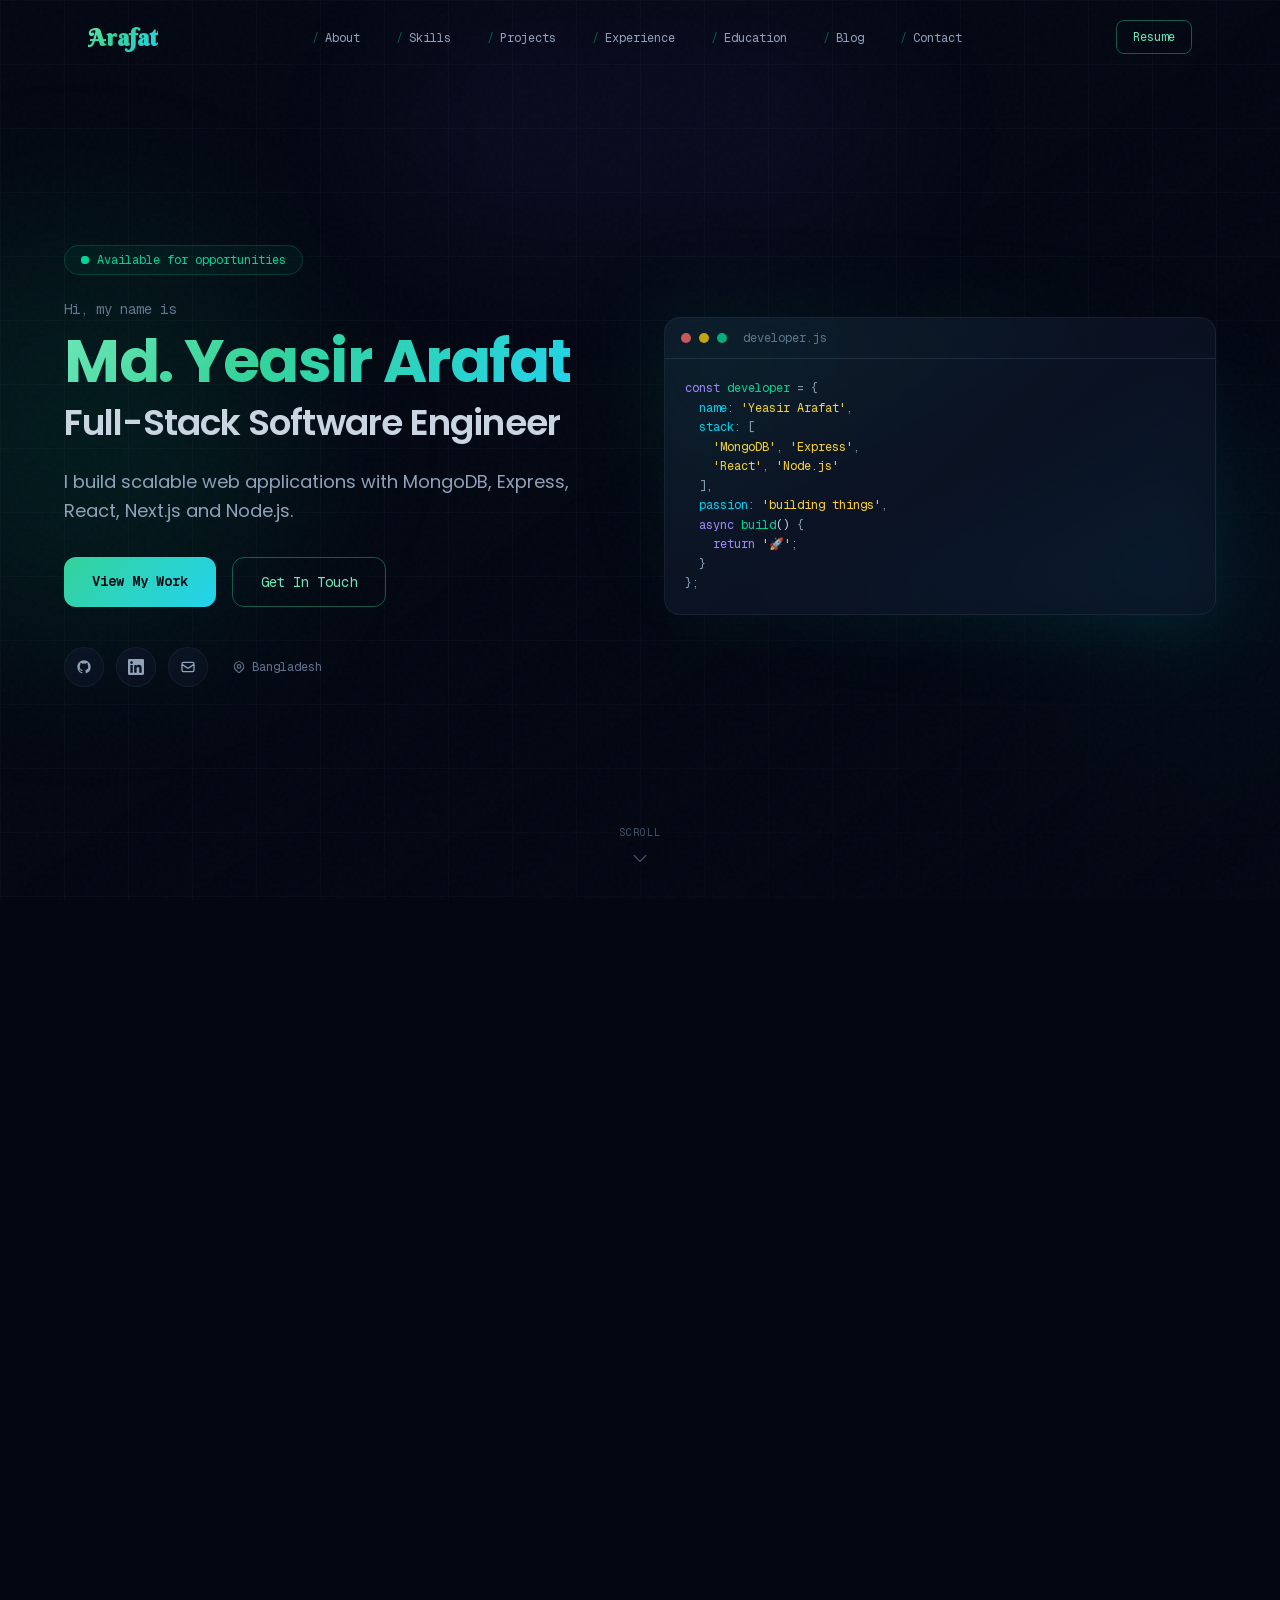
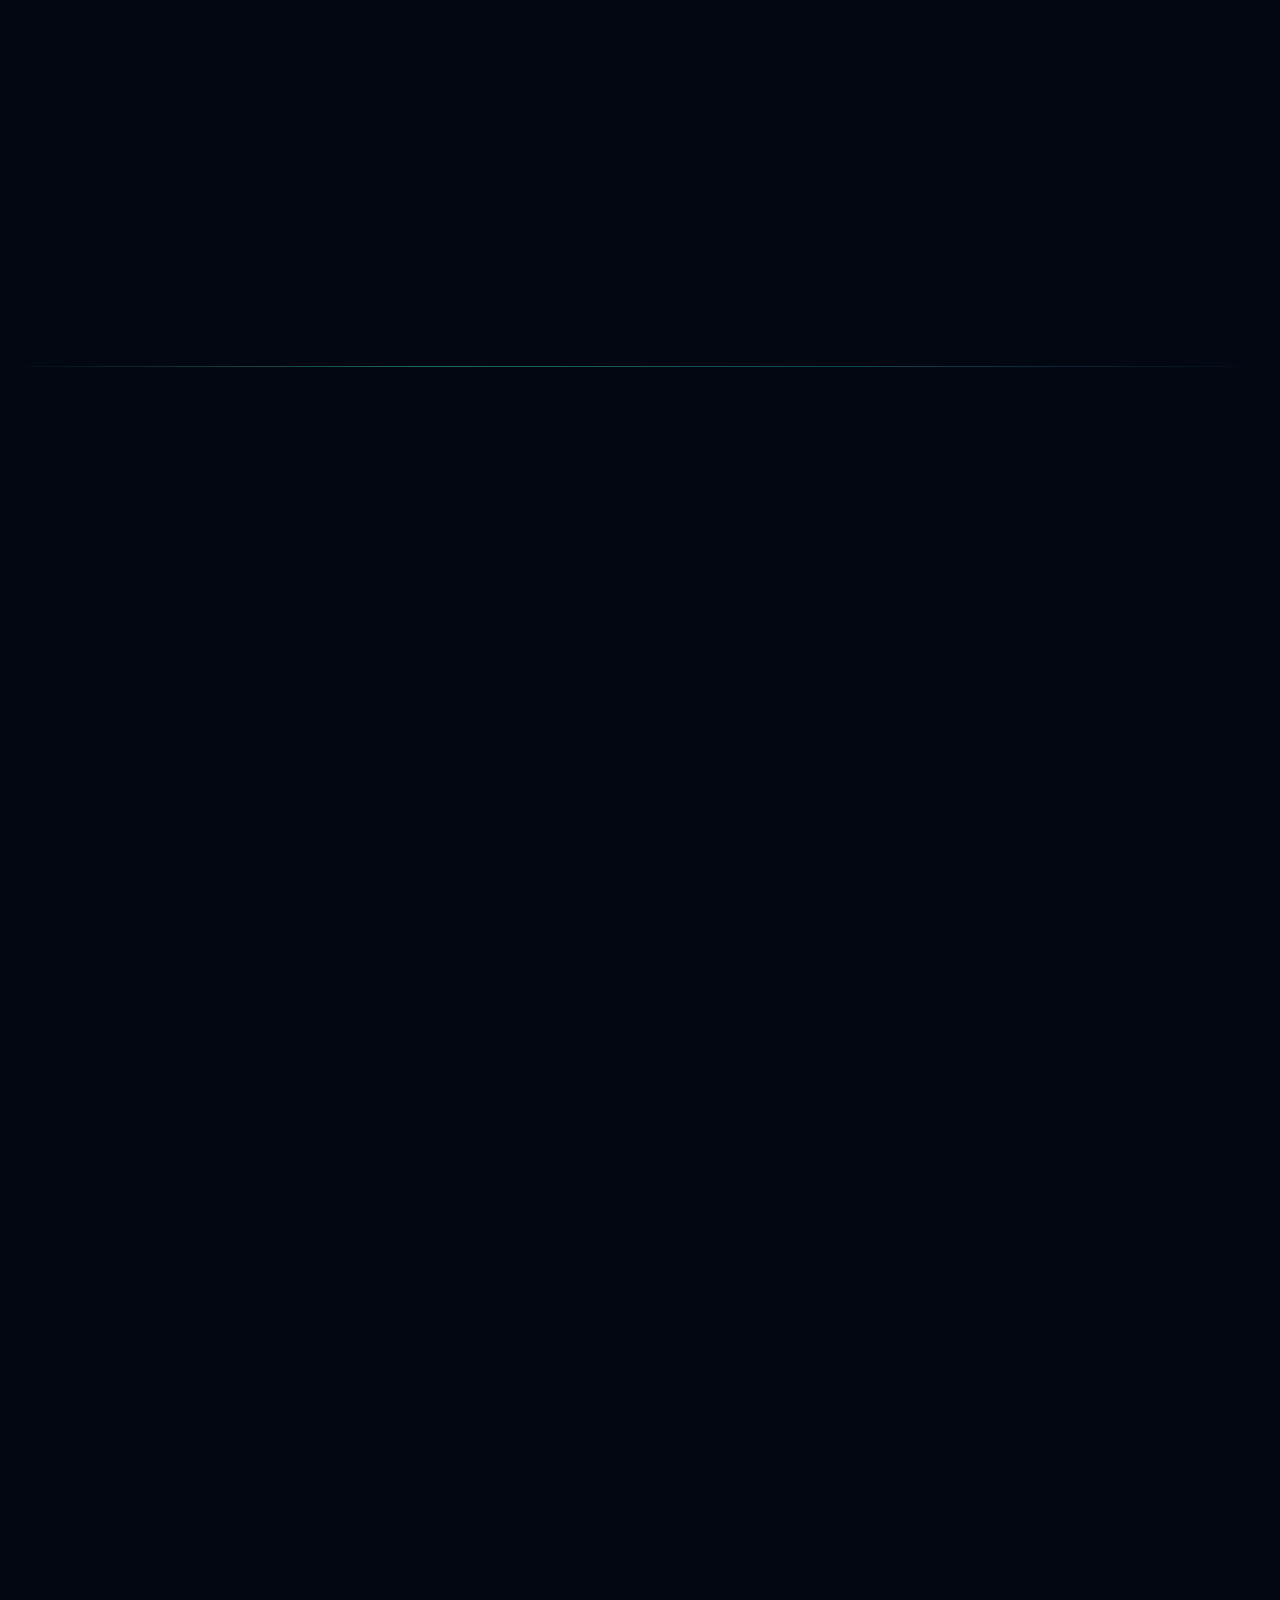
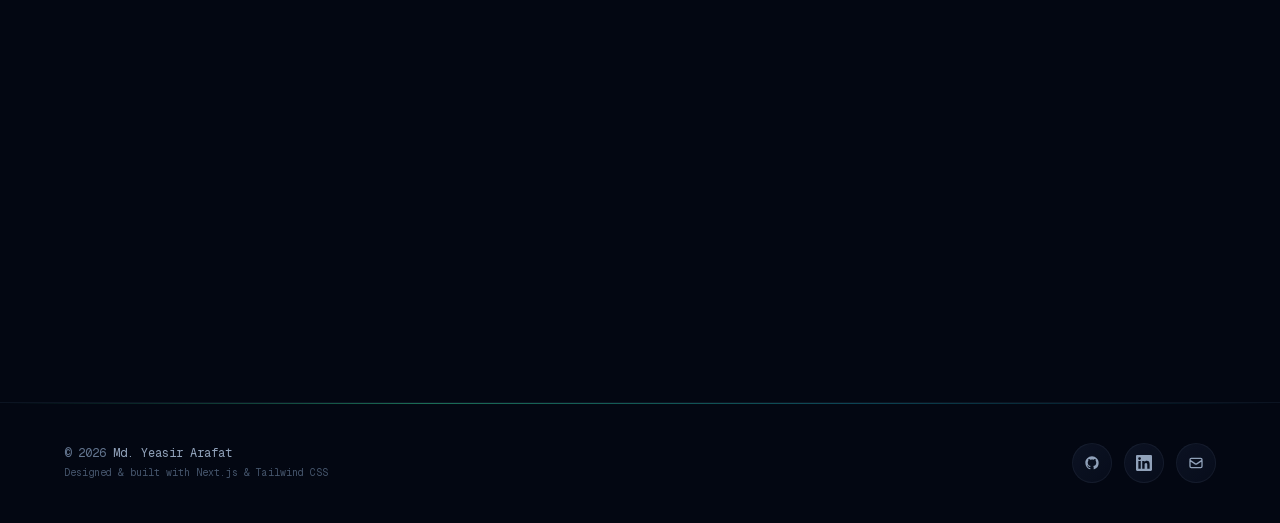
==== commit f4b303c1: "Github contributions section added" ====
--- a/index.html
+++ b/index.html
@@ -1,4 +1,4 @@
-<!DOCTYPE html><html lang="en" class="poppins_64e8085c-module__7szA1q__variable berkshire_swash_313d9a78-module__TPMO2a__variable geist_mono_eb58308d-module__w_p2Lq__variable antialiased custom-scrollbar"><head><meta charSet="utf-8"/><meta name="viewport" content="width=device-width, initial-scale=1"/><link rel="preload" href="/_next/static/media/47fe1b7cd6e6ed85-s.p.3bh2vc0w-r-ll.woff2" as="font" crossorigin="" type="font/woff2"/><link rel="preload" href="/_next/static/media/797e433ab948586e-s.p.0r6juujl39pe6.woff2" as="font" crossorigin="" type="font/woff2"/><link rel="preload" href="/_next/static/media/8e6fa89aa22d24ec-s.p.2o7m9ogm38dql.woff2" as="font" crossorigin="" type="font/woff2"/><link rel="preload" href="/_next/static/media/a218039a3287bcfd-s.p.43zbiuwnnoiok.woff2" as="font" crossorigin="" type="font/woff2"/><link rel="preload" href="/_next/static/media/b287a8439b55cc7b-s.p.1fsx8gzoe41wj.woff2" as="font" crossorigin="" type="font/woff2"/><link rel="preload" href="/_next/static/media/e2334d715941921e-s.p.3o_v2fun1jzxk.woff2" as="font" crossorigin="" type="font/woff2"/><link rel="preload" as="image" href="/leads/1.webp"/><link rel="preload" as="image" href="/yadea/1.webp"/><link rel="preload" as="image" href="byd/1.webp"/><link rel="preload" as="image" href="riro/1.webp"/><link rel="preload" as="image" href="/YeasirArafat.jpeg"/><link rel="stylesheet" href="/_next/static/chunks/1u_-kuezvv4ov.css" data-precedence="next"/><link rel="preload" as="script" fetchPriority="low" href="/_next/static/chunks/2nwqoerny79-z.js"/><script src="/_next/static/chunks/17c2xufnf7-1b.js" async=""></script><script src="/_next/static/chunks/3peubv2924kx4.js" async=""></script><script src="/_next/static/chunks/turbopack-24k8m976xxp6r.js" async=""></script><script src="/_next/static/chunks/3-19rl51r4udp.js" async=""></script><script src="/_next/static/chunks/14mumt5_n0xhi.js" async=""></script><script src="/_next/static/chunks/0v6sxtnl46raf.js" async=""></script><meta name="next-size-adjust" content=""/><title>Md. Yeasir Arafat</title><meta name="description" content="I build scalable web applications with MongoDB, Express, React, Next.js and Node.js."/><meta property="og:title" content="Md. Yeasir Arafat"/><meta property="og:description" content="I build scalable web applications with MongoDB, Express, React, Next.js and Node.js."/><meta property="og:url" content="https://yeasirarafatzim.github.io"/><meta property="og:site_name" content="Md. Yeasir Arafat"/><meta property="og:locale" content="en_US"/><meta property="og:image" content="https://yeasirarafatzim.github.io/YeasirArafat.jpeg"/><meta property="og:image:alt" content="Md. Yeasir Arafat — Full-Stack Software Engineer"/><meta property="og:type" content="website"/><meta name="twitter:card" content="summary_large_image"/><meta name="twitter:title" content="Md. Yeasir Arafat"/><meta name="twitter:description" content="I build scalable web applications with MongoDB, Express, React, Next.js and Node.js."/><meta name="twitter:image" content="https://yeasirarafatzim.github.io/YeasirArafat.jpeg"/><link rel="icon" href="/favicon.ico?favicon.3u1c1qaq9yc0l.ico" sizes="48x48" type="image/x-icon"/><script src="/_next/static/chunks/0cz1d0mv5g_q7.js" noModule=""></script></head><body class="min-h-screen font-sans"><div hidden=""><!--$--><!--/$--></div><div class="noise-overlay relative"><div class="pointer-events-none fixed inset-0 -z-10 overflow-hidden [contain:strict] [transform:translateZ(0)]" aria-hidden="true"><div class="bg-grid absolute inset-0"></div><div class="animate-float-slow absolute -left-32 top-1/4 h-[420px] w-[420px] rounded-full bg-emerald-500/10 blur-[80px]"></div><div class="animate-float-slow absolute -right-32 top-1/2 h-[340px] w-[340px] rounded-full bg-cyan-500/8 blur-[70px] [animation-delay:4s]"></div><div class="animate-pulse-glow absolute left-1/2 top-0 h-[260px] w-[520px] -translate-x-1/2 rounded-full bg-violet-500/5 blur-[60px]"></div><div class="absolute inset-0 bg-linear-to-br from-transparent via-transparent to-[#030712]"></div></div><header class="fixed top-0 z-50 w-full transition-all duration-500 border-b bg-transparent py-5 border-transparent"><nav class="mx-auto flex max-w-6xl items-center justify-between px-6"><a href="#home" class="group font-brand text-xl tracking-normal sm:text-2xl"><span class="gradient-text transition-all duration-300 group-hover:brightness-110 font-bold">Arafat</span></a><ul class="hidden items-center gap-1 md:flex"><li><a href="#about" class="rounded-lg px-4 py-2 font-mono text-xs text-slate-400 transition-all hover:bg-slate-800/50 hover:text-emerald-400"><span class="mr-1.5 text-emerald-500/50">/</span>About</a></li><li><a href="#skills" class="rounded-lg px-4 py-2 font-mono text-xs text-slate-400 transition-all hover:bg-slate-800/50 hover:text-emerald-400"><span class="mr-1.5 text-emerald-500/50">/</span>Skills</a></li><li><a href="#projects" class="rounded-lg px-4 py-2 font-mono text-xs text-slate-400 transition-all hover:bg-slate-800/50 hover:text-emerald-400"><span class="mr-1.5 text-emerald-500/50">/</span>Projects</a></li><li><a href="#experience" class="rounded-lg px-4 py-2 font-mono text-xs text-slate-400 transition-all hover:bg-slate-800/50 hover:text-emerald-400"><span class="mr-1.5 text-emerald-500/50">/</span>Experience</a></li><li><a href="#education" class="rounded-lg px-4 py-2 font-mono text-xs text-slate-400 transition-all hover:bg-slate-800/50 hover:text-emerald-400"><span class="mr-1.5 text-emerald-500/50">/</span>Education</a></li><li><a href="#contact" class="rounded-lg px-4 py-2 font-mono text-xs text-slate-400 transition-all hover:bg-slate-800/50 hover:text-emerald-400"><span class="mr-1.5 text-emerald-500/50">/</span>Contact</a></li></ul><div class="hidden items-center gap-3 md:flex"><a href="/YeasirArafat.pdf" target="_blank" rel="noopener noreferrer" class="btn-outline-glow rounded-lg px-4 py-2 font-mono text-xs">Resume</a></div><button type="button" class="flex h-10 w-10 items-center justify-center rounded-lg glass-card text-slate-400 md:hidden" aria-label="Toggle menu"><svg class="h-5 w-5" fill="none" stroke="currentColor" viewBox="0 0 24 24"><path stroke-linecap="round" stroke-linejoin="round" stroke-width="2" d="M4 6h16M4 12h16M4 18h16"></path></svg></button></nav></header><main class="relative z-10"><section id="home" class="relative flex min-h-screen items-center px-6 pt-24 pb-16"><div class="mx-auto grid w-full max-w-6xl items-center gap-12 lg:grid-cols-2"><div><div class="animate-fade-up mb-6 inline-flex items-center gap-2 rounded-full border border-emerald-400/20 bg-emerald-400/5 px-4 py-1.5"><span class="relative flex h-2 w-2"><span class="absolute inline-flex h-full w-full animate-ping rounded-full bg-emerald-400 opacity-75"></span><span class="relative inline-flex h-2 w-2 rounded-full bg-emerald-400"></span></span><span class="font-mono text-xs text-emerald-400">Available for opportunities</span></div><p class="animate-fade-up delay-100 mb-3 font-mono text-sm text-slate-500">Hi, my name is</p><h1 class="animate-fade-up delay-200 mb-3 text-4xl font-bold tracking-tight sm:text-5xl lg:text-6xl"><span class="gradient-text">Md. Yeasir Arafat</span></h1><h2 class="animate-fade-up delay-300 mb-6 text-2xl font-semibold tracking-tight text-slate-300 sm:text-3xl lg:text-4xl">Full-Stack Software Engineer</h2><p class="animate-fade-up delay-400 mb-8 max-w-lg text-base leading-relaxed text-slate-400 sm:text-lg">I build scalable web applications with MongoDB, Express, React, Next.js and Node.js.</p><div class="animate-fade-up delay-500 mb-10 flex flex-wrap gap-4"><a href="#projects" class="btn-glow rounded-xl px-7 py-3.5 font-mono text-sm">View My Work</a><a href="#contact" class="btn-outline-glow rounded-xl px-7 py-3.5 font-mono text-sm">Get In Touch</a></div><div class="animate-fade-up delay-600 flex items-center gap-6"><ul class="flex items-center gap-3 "><li><a href="https://github.com/YeasirArafatZim" target="_blank" rel="noopener noreferrer" aria-label="GitHub" class="flex h-10 w-10 items-center justify-center rounded-full glass-card text-slate-400 transition-all duration-300 hover:border-emerald-400/30 hover:text-emerald-400 hover:shadow-[0_0_20px_rgb(52_211_153/0.15)]"><svg class="h-4 w-4" fill="currentColor" viewBox="0 0 24 24" aria-hidden="true"><path fill-rule="evenodd" d="M12 2C6.477 2 2 6.484 2 12.017c0 4.425 2.865 8.18 6.839 9.504.5.092.682-.217.682-.483 0-.237-.008-.868-.013-1.703-2.782.605-3.369-1.343-3.369-1.343-.454-1.158-1.11-1.466-1.11-1.466-.908-.62.069-.608.069-.608 1.003.07 1.531 1.032 1.531 1.032.892 1.53 2.341 1.088 2.91.832.092-.647.35-1.088.636-1.338-2.22-.253-4.555-1.113-4.555-4.951 0-1.093.39-1.988 1.029-2.688-.103-.253-.446-1.272.098-2.65 0 0 .84-.27 2.75 1.026A9.564 9.564 0 0112 6.844c.85.004 1.705.115 2.504.337 1.909-1.296 2.747-1.027 2.747-1.027.546 1.379.202 2.398.1 2.651.64.7 1.028 1.595 1.028 2.688 0 3.848-2.339 4.695-4.566 4.943.359.309.678.92.678 1.855 0 1.338-.012 2.419-.012 2.747 0 .268.18.58.688.482A10.019 10.019 0 0022 12.017C22 6.484 17.522 2 12 2z" clip-rule="evenodd"></path></svg></a></li><li><a href="https://www.linkedin.com/in/arafat99/" target="_blank" rel="noopener noreferrer" aria-label="LinkedIn" class="flex h-10 w-10 items-center justify-center rounded-full glass-card text-slate-400 transition-all duration-300 hover:border-emerald-400/30 hover:text-emerald-400 hover:shadow-[0_0_20px_rgb(52_211_153/0.15)]"><svg class="h-4 w-4" fill="currentColor" viewBox="0 0 24 24" aria-hidden="true"><path d="M20.447 20.452h-3.554v-5.569c0-1.328-.027-3.037-1.852-3.037-1.853 0-2.136 1.445-2.136 2.939v5.667H9.351V9h3.414v1.561h.046c.477-.9 1.637-1.85 3.37-1.85 3.601 0 4.267 2.37 4.267 5.455v6.286zM5.337 7.433a2.062 2.062 0 01-2.063-2.065 2.064 2.064 0 114.127 0 2.063 2.063 0 01-2.063 2.065zm1.782 13.019H3.555V9h3.564v11.452zM22.225 0H1.771C.792 0 0 .774 0 1.729v20.542C0 23.227.792 24 1.771 24h20.451C23.2 24 24 23.227 24 22.271V1.729C24 .774 23.2 0 22.222 0h.003z"></path></svg></a></li><li><a href="mailto:yeasirarafatzim@gmail.com" aria-label="Email" class="flex h-10 w-10 items-center justify-center rounded-full glass-card text-slate-400 transition-all duration-300 hover:border-emerald-400/30 hover:text-emerald-400 hover:shadow-[0_0_20px_rgb(52_211_153/0.15)]"><svg class="h-4 w-4" fill="none" stroke="currentColor" viewBox="0 0 24 24" aria-hidden="true"><path stroke-linecap="round" stroke-linejoin="round" stroke-width="2" d="M3 8l7.89 5.26a2 2 0 002.22 0L21 8M5 19h14a2 2 0 002-2V7a2 2 0 00-2-2H5a2 2 0 00-2 2v10a2 2 0 002 2z"></path></svg></a></li></ul><span class="hidden items-center gap-1.5 font-mono text-xs text-slate-500 sm:flex"><svg class="h-3.5 w-3.5" fill="none" stroke="currentColor" viewBox="0 0 24 24"><path stroke-linecap="round" stroke-linejoin="round" stroke-width="2" d="M17.657 16.657L13.414 20.9a1.998 1.998 0 01-2.827 0l-4.244-4.243a8 8 0 1111.314 0z"></path><path stroke-linecap="round" stroke-linejoin="round" stroke-width="2" d="M15 11a3 3 0 11-6 0 3 3 0 016 0z"></path></svg>Bangladesh</span></div></div><div class="animate-fade-up delay-400 relative hidden lg:block"><div class="absolute -inset-4 rounded-3xl bg-linear-to-br from-emerald-500/10 via-transparent to-cyan-500/10 blur-2xl"></div><div class="code-window animate-float hidden overflow-hidden rounded-2xl shadow-2xl shadow-emerald-500/5 lg:block"><div class="flex items-center gap-2 border-b border-slate-700/50 px-4 py-3"><div class="code-dot bg-red-400/80"></div><div class="code-dot bg-yellow-400/80"></div><div class="code-dot bg-emerald-400/80"></div><span class="ml-2 font-mono text-xs text-slate-500">developer.js</span></div><pre class="overflow-x-auto p-5 text-xs leading-relaxed text-slate-400"><code><span class="text-violet-400">const</span> <span class="text-emerald-400">developer</span> = <!-- -->{<!-- -->
+<!DOCTYPE html><html lang="en" class="poppins_64e8085c-module__7szA1q__variable berkshire_swash_313d9a78-module__TPMO2a__variable geist_mono_eb58308d-module__w_p2Lq__variable antialiased custom-scrollbar"><head><meta charSet="utf-8"/><meta name="viewport" content="width=device-width, initial-scale=1"/><link rel="preload" href="/_next/static/media/47fe1b7cd6e6ed85-s.p.3bh2vc0w-r-ll.woff2" as="font" crossorigin="" type="font/woff2"/><link rel="preload" href="/_next/static/media/797e433ab948586e-s.p.0r6juujl39pe6.woff2" as="font" crossorigin="" type="font/woff2"/><link rel="preload" href="/_next/static/media/8e6fa89aa22d24ec-s.p.2o7m9ogm38dql.woff2" as="font" crossorigin="" type="font/woff2"/><link rel="preload" href="/_next/static/media/a218039a3287bcfd-s.p.43zbiuwnnoiok.woff2" as="font" crossorigin="" type="font/woff2"/><link rel="preload" href="/_next/static/media/b287a8439b55cc7b-s.p.1fsx8gzoe41wj.woff2" as="font" crossorigin="" type="font/woff2"/><link rel="preload" href="/_next/static/media/e2334d715941921e-s.p.3o_v2fun1jzxk.woff2" as="font" crossorigin="" type="font/woff2"/><link rel="preload" as="image" href="/leads/1.webp"/><link rel="preload" as="image" href="/yadea/1.webp"/><link rel="preload" as="image" href="byd/1.webp"/><link rel="preload" as="image" href="riro/1.webp"/><link rel="preload" as="image" href="/YeasirArafat.jpeg"/><link rel="stylesheet" href="/_next/static/chunks/3jwrtb1j08ilq.css" data-precedence="next"/><link rel="stylesheet" href="/_next/static/chunks/1j_vldtdm5ldl.css" data-precedence="next"/><link rel="preload" as="script" fetchPriority="low" href="/_next/static/chunks/1hku3_1hc16ht.js"/><script src="/_next/static/chunks/27jktro2p5rq9.js" async=""></script><script src="/_next/static/chunks/15qlryzbz13ew.js" async=""></script><script src="/_next/static/chunks/3peubv2924kx4.js" async=""></script><script src="/_next/static/chunks/turbopack-37honm-ywpb1n.js" async=""></script><script src="/_next/static/chunks/2keucb66rwef6.js" async=""></script><script src="/_next/static/chunks/14mrh2-p_w84d.js" async=""></script><script src="/_next/static/chunks/3g328g0n79b3o.js" async=""></script><script src="/_next/static/chunks/1isuri0qk1dvx.js" async=""></script><meta name="next-size-adjust" content=""/><title>Md. Yeasir Arafat</title><meta name="description" content="I build scalable web applications with MongoDB, Express, React, Next.js and Node.js."/><meta property="og:title" content="Md. Yeasir Arafat"/><meta property="og:description" content="I build scalable web applications with MongoDB, Express, React, Next.js and Node.js."/><meta property="og:url" content="https://yeasirarafatzim.github.io"/><meta property="og:site_name" content="Md. Yeasir Arafat"/><meta property="og:locale" content="en_US"/><meta property="og:image" content="https://yeasirarafatzim.github.io/YeasirArafat.jpeg"/><meta property="og:image:alt" content="Md. Yeasir Arafat — Full-Stack Software Engineer"/><meta property="og:type" content="website"/><meta name="twitter:card" content="summary_large_image"/><meta name="twitter:title" content="Md. Yeasir Arafat"/><meta name="twitter:description" content="I build scalable web applications with MongoDB, Express, React, Next.js and Node.js."/><meta name="twitter:image" content="https://yeasirarafatzim.github.io/YeasirArafat.jpeg"/><link rel="icon" href="/favicon.ico?favicon.3u1c1qaq9yc0l.ico" sizes="48x48" type="image/x-icon"/><script src="/_next/static/chunks/0cz1d0mv5g_q7.js" noModule=""></script></head><body class="min-h-screen font-sans"><div hidden=""><!--$--><!--/$--></div><div class="noise-overlay relative"><div class="pointer-events-none fixed inset-0 -z-10 overflow-hidden [contain:strict] [transform:translateZ(0)]" aria-hidden="true"><div class="bg-grid absolute inset-0"></div><div class="animate-float-slow absolute -left-32 top-1/4 h-[420px] w-[420px] rounded-full bg-emerald-500/10 blur-[80px]"></div><div class="animate-float-slow absolute -right-32 top-1/2 h-[340px] w-[340px] rounded-full bg-cyan-500/8 blur-[70px] [animation-delay:4s]"></div><div class="animate-pulse-glow absolute left-1/2 top-0 h-[260px] w-[520px] -translate-x-1/2 rounded-full bg-violet-500/5 blur-[60px]"></div><div class="absolute inset-0 bg-linear-to-br from-transparent via-transparent to-[#030712]"></div></div><header class="fixed top-0 z-50 w-full transition-all duration-500 border-b bg-transparent py-5 border-transparent"><nav class="mx-auto flex max-w-6xl items-center justify-between px-6"><a href="/#home" class="group font-brand text-xl tracking-normal sm:text-2xl"><span class="gradient-text transition-all duration-300 group-hover:brightness-110 font-bold">Arafat</span></a><ul class="hidden items-center gap-1 md:flex"><li><a href="/#about" class="rounded-lg px-4 py-2 font-mono text-xs text-slate-400 transition-all hover:bg-slate-800/50 hover:text-emerald-400"><span class="mr-1.5 text-emerald-500/50">/</span>About</a></li><li><a href="/#skills" class="rounded-lg px-4 py-2 font-mono text-xs text-slate-400 transition-all hover:bg-slate-800/50 hover:text-emerald-400"><span class="mr-1.5 text-emerald-500/50">/</span>Skills</a></li><li><a href="/#projects" class="rounded-lg px-4 py-2 font-mono text-xs text-slate-400 transition-all hover:bg-slate-800/50 hover:text-emerald-400"><span class="mr-1.5 text-emerald-500/50">/</span>Projects</a></li><li><a href="/#experience" class="rounded-lg px-4 py-2 font-mono text-xs text-slate-400 transition-all hover:bg-slate-800/50 hover:text-emerald-400"><span class="mr-1.5 text-emerald-500/50">/</span>Experience</a></li><li><a href="/#education" class="rounded-lg px-4 py-2 font-mono text-xs text-slate-400 transition-all hover:bg-slate-800/50 hover:text-emerald-400"><span class="mr-1.5 text-emerald-500/50">/</span>Education</a></li><li><a href="/#blog" class="rounded-lg px-4 py-2 font-mono text-xs text-slate-400 transition-all hover:bg-slate-800/50 hover:text-emerald-400"><span class="mr-1.5 text-emerald-500/50">/</span>Blog</a></li><li><a href="/#contact" class="rounded-lg px-4 py-2 font-mono text-xs text-slate-400 transition-all hover:bg-slate-800/50 hover:text-emerald-400"><span class="mr-1.5 text-emerald-500/50">/</span>Contact</a></li></ul><div class="hidden items-center gap-3 md:flex"><a href="/YeasirArafat.pdf" target="_blank" rel="noopener noreferrer" class="btn-outline-glow rounded-lg px-4 py-2 font-mono text-xs">Resume</a></div><button type="button" class="flex h-10 w-10 items-center justify-center rounded-lg glass-card text-slate-400 md:hidden" aria-label="Toggle menu"><svg class="h-5 w-5" fill="none" stroke="currentColor" viewBox="0 0 24 24"><path stroke-linecap="round" stroke-linejoin="round" stroke-width="2" d="M4 6h16M4 12h16M4 18h16"></path></svg></button></nav></header><div><main class="relative z-10"><section id="home" class="relative flex min-h-screen items-center px-6 pt-24 pb-16"><div class="mx-auto grid w-full max-w-6xl items-center gap-12 lg:grid-cols-2"><div><div class="animate-fade-up mb-6 inline-flex items-center gap-2 rounded-full border border-emerald-400/20 bg-emerald-400/5 px-4 py-1.5"><span class="relative flex h-2 w-2"><span class="absolute inline-flex h-full w-full animate-ping rounded-full bg-emerald-400 opacity-75"></span><span class="relative inline-flex h-2 w-2 rounded-full bg-emerald-400"></span></span><span class="font-mono text-xs text-emerald-400">Available for opportunities</span></div><p class="animate-fade-up delay-100 mb-3 font-mono text-sm text-slate-500">Hi, my name is</p><h1 class="animate-fade-up delay-200 mb-3 text-4xl font-bold tracking-tight sm:text-5xl lg:text-6xl"><span class="gradient-text">Md. Yeasir Arafat</span></h1><h2 class="animate-fade-up delay-300 mb-6 text-2xl font-semibold tracking-tight text-slate-300 sm:text-3xl lg:text-4xl">Full-Stack Software Engineer</h2><p class="animate-fade-up delay-400 mb-8 max-w-lg text-base leading-relaxed text-slate-400 sm:text-lg">I build scalable web applications with MongoDB, Express, React, Next.js and Node.js.</p><div class="animate-fade-up delay-500 mb-10 flex flex-wrap gap-4"><a href="#projects" class="btn-glow rounded-xl px-7 py-3.5 font-mono text-sm">View My Work</a><a href="#contact" class="btn-outline-glow rounded-xl px-7 py-3.5 font-mono text-sm">Get In Touch</a></div><div class="animate-fade-up delay-600 flex items-center gap-6"><ul class="flex items-center gap-3 "><li><a href="https://github.com/YeasirArafatZim" target="_blank" rel="noopener noreferrer" aria-label="GitHub" class="flex h-10 w-10 items-center justify-center rounded-full glass-card text-slate-400 transition-all duration-300 hover:border-emerald-400/30 hover:text-emerald-400 hover:shadow-[0_0_20px_rgb(52_211_153/0.15)]"><svg class="h-4 w-4" fill="currentColor" viewBox="0 0 24 24" aria-hidden="true"><path fill-rule="evenodd" d="M12 2C6.477 2 2 6.484 2 12.017c0 4.425 2.865 8.18 6.839 9.504.5.092.682-.217.682-.483 0-.237-.008-.868-.013-1.703-2.782.605-3.369-1.343-3.369-1.343-.454-1.158-1.11-1.466-1.11-1.466-.908-.62.069-.608.069-.608 1.003.07 1.531 1.032 1.531 1.032.892 1.53 2.341 1.088 2.91.832.092-.647.35-1.088.636-1.338-2.22-.253-4.555-1.113-4.555-4.951 0-1.093.39-1.988 1.029-2.688-.103-.253-.446-1.272.098-2.65 0 0 .84-.27 2.75 1.026A9.564 9.564 0 0112 6.844c.85.004 1.705.115 2.504.337 1.909-1.296 2.747-1.027 2.747-1.027.546 1.379.202 2.398.1 2.651.64.7 1.028 1.595 1.028 2.688 0 3.848-2.339 4.695-4.566 4.943.359.309.678.92.678 1.855 0 1.338-.012 2.419-.012 2.747 0 .268.18.58.688.482A10.019 10.019 0 0022 12.017C22 6.484 17.522 2 12 2z" clip-rule="evenodd"></path></svg></a></li><li><a href="https://www.linkedin.com/in/arafat99/" target="_blank" rel="noopener noreferrer" aria-label="LinkedIn" class="flex h-10 w-10 items-center justify-center rounded-full glass-card text-slate-400 transition-all duration-300 hover:border-emerald-400/30 hover:text-emerald-400 hover:shadow-[0_0_20px_rgb(52_211_153/0.15)]"><svg class="h-4 w-4" fill="currentColor" viewBox="0 0 24 24" aria-hidden="true"><path d="M20.447 20.452h-3.554v-5.569c0-1.328-.027-3.037-1.852-3.037-1.853 0-2.136 1.445-2.136 2.939v5.667H9.351V9h3.414v1.561h.046c.477-.9 1.637-1.85 3.37-1.85 3.601 0 4.267 2.37 4.267 5.455v6.286zM5.337 7.433a2.062 2.062 0 01-2.063-2.065 2.064 2.064 0 114.127 0 2.063 2.063 0 01-2.063 2.065zm1.782 13.019H3.555V9h3.564v11.452zM22.225 0H1.771C.792 0 0 .774 0 1.729v20.542C0 23.227.792 24 1.771 24h20.451C23.2 24 24 23.227 24 22.271V1.729C24 .774 23.2 0 22.222 0h.003z"></path></svg></a></li><li><a href="mailto:yeasirarafatzim@gmail.com" aria-label="Email" class="flex h-10 w-10 items-center justify-center rounded-full glass-card text-slate-400 transition-all duration-300 hover:border-emerald-400/30 hover:text-emerald-400 hover:shadow-[0_0_20px_rgb(52_211_153/0.15)]"><svg class="h-4 w-4" fill="none" stroke="currentColor" viewBox="0 0 24 24" aria-hidden="true"><path stroke-linecap="round" stroke-linejoin="round" stroke-width="2" d="M3 8l7.89 5.26a2 2 0 002.22 0L21 8M5 19h14a2 2 0 002-2V7a2 2 0 00-2-2H5a2 2 0 00-2 2v10a2 2 0 002 2z"></path></svg></a></li></ul><span class="hidden items-center gap-1.5 font-mono text-xs text-slate-500 sm:flex"><svg class="h-3.5 w-3.5" fill="none" stroke="currentColor" viewBox="0 0 24 24"><path stroke-linecap="round" stroke-linejoin="round" stroke-width="2" d="M17.657 16.657L13.414 20.9a1.998 1.998 0 01-2.827 0l-4.244-4.243a8 8 0 1111.314 0z"></path><path stroke-linecap="round" stroke-linejoin="round" stroke-width="2" d="M15 11a3 3 0 11-6 0 3 3 0 016 0z"></path></svg>Bangladesh</span></div></div><div class="animate-fade-up delay-400 relative hidden lg:block"><div class="absolute -inset-4 rounded-3xl bg-linear-to-br from-emerald-500/10 via-transparent to-cyan-500/10 blur-2xl"></div><div class="code-window animate-float hidden overflow-hidden rounded-2xl shadow-2xl shadow-emerald-500/5 lg:block"><div class="flex items-center gap-2 border-b border-slate-700/50 px-4 py-3"><div class="code-dot bg-red-400/80"></div><div class="code-dot bg-yellow-400/80"></div><div class="code-dot bg-emerald-400/80"></div><span class="ml-2 font-mono text-xs text-slate-500">developer.js</span></div><pre class="overflow-x-auto p-5 text-xs leading-relaxed text-slate-400"><code><span class="text-violet-400">const</span> <span class="text-emerald-400">developer</span> = <!-- -->{<!-- -->
 <!-- -->  <span class="text-cyan-400">name</span>:<!-- --> <span class="text-amber-300">&#x27;Yeasir Arafat&#x27;</span>,<!-- -->
 <!-- -->  <span class="text-cyan-400">stack</span>: [<!-- -->
 <!-- -->    <span class="text-amber-300">&#x27;MongoDB&#x27;</span>,<!-- --> <span class="text-amber-300">&#x27;Express&#x27;</span>,<!-- -->
@@ -8,4 +8,4 @@
 <!-- -->  <span class="text-violet-400">async</span> <span class="text-emerald-400">build</span><span class="text-slate-300">()</span> <!-- -->{<!-- -->
 <!-- -->    <span class="text-violet-400">return</span> <span class="text-amber-300">&#x27;🚀&#x27;</span>;<!-- -->
 <!-- -->  <!-- -->}<!-- -->
-<!-- -->}<!-- -->;</code></pre></div></div></div><a href="#about" class="absolute bottom-8 left-1/2 -translate-x-1/2 flex flex-col items-center gap-2 text-slate-600 transition-colors hover:text-emerald-400" aria-label="Scroll to about"><span class="font-mono text-[10px] uppercase tracking-widest">Scroll</span><svg class="h-5 w-5 animate-bounce" fill="none" stroke="currentColor" viewBox="0 0 24 24"><path stroke-linecap="round" stroke-linejoin="round" stroke-width="1.5" d="M19 9l-7 7-7-7"></path></svg></a></section><section id="about" class="relative px-6 py-18 md:py-28"><div class="mx-auto max-w-6xl"><div class="" style="opacity:0;transform:translateY(24px)"><div class="mb-16"><p class="mb-2 font-mono text-xs uppercase tracking-[0.2em] text-emerald-400/70">Introduction</p><h2 class="flex items-center gap-4 text-3xl font-bold tracking-tight text-white sm:text-4xl"><span class="gradient-text font-mono text-lg font-normal sm:text-xl">01<!-- -->.</span><span>About Me</span></h2><div class="section-glow mt-6 max-w-xs"></div></div></div><div class="grid gap-10 lg:grid-cols-[1fr_340px] lg:items-stretch"><div class="h-full" style="opacity:0;transform:translateY(24px)"><div class="flex h-full flex-col"><div class="space-y-5 text-base leading-relaxed text-slate-400"><p>I&#x27;m a Full-Stack Software Engineer with 3+ years of experience. I&#x27;ve built 25+ production applications, worked on enterprise systems, and can handle both frontend and backend development.</p><p>I have experience in development, deployment, code reviews, and mentoring junior developers, with a passion for continuously learning and building better software.</p></div><div class="mt-8 grid grid-cols-1 gap-3 sm:grid-cols-3 sm:gap-4"><div class=" glass-card glass-card-hover flex items-center justify-between rounded-xl px-4 py-3 sm:block sm:p-4 sm:text-center"><p class="font-mono text-[10px] uppercase tracking-widest text-slate-500 sm:mb-1">Stack</p><p class="text-sm font-semibold text-emerald-400">MERN</p></div><div class=" glass-card glass-card-hover flex items-center justify-between rounded-xl px-4 py-3 sm:block sm:p-4 sm:text-center"><p class="font-mono text-[10px] uppercase tracking-widest text-slate-500 sm:mb-1">Focus</p><p class="text-sm font-semibold text-emerald-400">Full-Stack</p></div><div class="hidden sm:block glass-card glass-card-hover flex items-center justify-between rounded-xl px-4 py-3 sm:block sm:p-4 sm:text-center"><p class="font-mono text-[10px] uppercase tracking-widest text-slate-500 sm:mb-1">Based in</p><p class="text-sm font-semibold text-emerald-400">Bangladesh</p></div></div><div class="mt-8 flex flex-1 flex-col gap-5 lg:mt-10"><div class="glass-card glass-card-hover rounded-2xl p-5"><p class="mb-3 font-mono text-[10px] uppercase tracking-widest text-emerald-400/70">Currently</p><div class="flex flex-wrap items-start justify-between gap-3"><div><p class="font-semibold text-white">Software Engineer L-II</p><p class="mt-0.5 text-sm text-slate-400">Singularity Limited</p></div><span class="rounded-full border border-slate-700/60 bg-slate-800/50 px-3 py-1 font-mono text-xs text-slate-400">2024 — Present</span></div><p class="mt-3 text-sm leading-relaxed text-slate-500 line-clamp-2">Developed and maintained production grade full-stack applications. Led development tasks and coordinated implementation across projects. Managed secure application deployments and server environments. Conducted code reviews and improved code quality. Mentored junior developers and supported technical growth.</p></div><div class="grid grid-cols-3 gap-3"><div class="glass-card rounded-xl px-3 py-4 text-center sm:px-4"><p class="text-xl font-bold text-white sm:text-2xl">3+</p><p class="mt-1 font-mono text-[9px] uppercase leading-tight tracking-wider text-slate-500 sm:text-[10px]">Years Experience</p></div><div class="glass-card rounded-xl px-3 py-4 text-center sm:px-4"><p class="text-xl font-bold text-white sm:text-2xl">25+</p><p class="mt-1 font-mono text-[9px] uppercase leading-tight tracking-wider text-slate-500 sm:text-[10px]">Projects Delivered</p></div><div class="glass-card rounded-xl px-3 py-4 text-center sm:px-4"><p class="text-xl font-bold text-white sm:text-2xl">2</p><p class="mt-1 font-mono text-[9px] uppercase leading-tight tracking-wider text-slate-500 sm:text-[10px]">Companies</p></div></div><div class="glass-card rounded-2xl p-5"><p class="mb-3 font-mono text-[10px] uppercase tracking-widest text-slate-500">Core Technologies</p><ul class="flex flex-wrap gap-2"><li class="skill-pill rounded-lg px-3 py-1.5 font-mono text-xs text-slate-400">MongoDB</li><li class="skill-pill rounded-lg px-3 py-1.5 font-mono text-xs text-slate-400">Express</li><li class="skill-pill rounded-lg px-3 py-1.5 font-mono text-xs text-slate-400">React</li><li class="skill-pill rounded-lg px-3 py-1.5 font-mono text-xs text-slate-400">Node.js</li><li class="skill-pill rounded-lg px-3 py-1.5 font-mono text-xs text-slate-400">Next.js</li><li class="skill-pill rounded-lg px-3 py-1.5 font-mono text-xs text-slate-400">TypeScript</li></ul></div></div></div></div><div class="" style="opacity:0;transform:translateY(24px)"><div class="group relative mx-auto w-full max-w-sm lg:max-w-none"><div class="absolute -inset-4 rounded-3xl bg-linear-to-br from-emerald-500/15 via-transparent to-cyan-500/10 opacity-80 blur-2xl transition-opacity duration-500 group-hover:opacity-100"></div><div class="gradient-border relative overflow-hidden rounded-2xl"><div class="relative overflow-hidden rounded-[calc(1rem-1px)] bg-slate-950"><div class="relative aspect-4/5 w-full overflow-hidden sm:aspect-5/6"><img alt="Md. Yeasir Arafat" decoding="async" data-nimg="fill" class="object-cover object-top transition-transform duration-700 group-hover:scale-105" style="position:absolute;height:100%;width:100%;left:0;top:0;right:0;bottom:0;color:transparent" src="/YeasirArafat.jpeg"/><div class="absolute inset-0 bg-linear-to-t from-slate-950 via-slate-950/20 to-transparent"></div><div class="absolute inset-0 bg-linear-to-br from-emerald-500/10 via-transparent to-cyan-500/10"></div><div class="absolute left-4 top-4 flex items-center gap-2 rounded-full border border-emerald-400/20 bg-slate-950/60 px-3 py-1.5 backdrop-blur-md"><span class="relative flex h-2 w-2"><span class="absolute inline-flex h-full w-full animate-ping rounded-full bg-emerald-400 opacity-75"></span><span class="relative inline-flex h-2 w-2 rounded-full bg-emerald-400"></span></span><span class="font-mono text-[10px] uppercase tracking-wider text-emerald-400">Available</span></div><div class="absolute bottom-0 left-0 right-0 p-5"><p class="text-lg font-bold leading-tight text-white sm:text-xl">Md. Yeasir Arafat</p><p class="mt-1 font-mono text-xs text-emerald-400">Full-Stack Software Engineer</p></div></div><div class="border-t border-slate-800/80 bg-slate-900/50 p-5"><div class="mb-4 space-y-2.5"><div class="flex items-center gap-2.5 text-sm text-slate-400"><span class="flex h-8 w-8 shrink-0 items-center justify-center rounded-lg bg-slate-800/80 text-emerald-400"><svg class="h-4 w-4" fill="none" stroke="currentColor" viewBox="0 0 24 24"><path stroke-linecap="round" stroke-linejoin="round" stroke-width="1.5" d="M17.657 16.657L13.414 20.9a1.998 1.998 0 01-2.827 0l-4.244-4.243a8 8 0 1111.314 0z"></path><path stroke-linecap="round" stroke-linejoin="round" stroke-width="1.5" d="M15 11a3 3 0 11-6 0 3 3 0 016 0z"></path></svg></span><span>Bangladesh</span></div><div class="flex items-center gap-2.5 text-sm text-slate-400"><span class="flex h-8 w-8 shrink-0 items-center justify-center rounded-lg bg-slate-800/80 text-emerald-400"><svg class="h-4 w-4" fill="none" stroke="currentColor" viewBox="0 0 24 24"><path stroke-linecap="round" stroke-linejoin="round" stroke-width="1.5" d="M3 8l7.89 5.26a2 2 0 002.22 0L21 8M5 19h14a2 2 0 002-2V7a2 2 0 00-2-2H5a2 2 0 00-2 2v10a2 2 0 002 2z"></path></svg></span><a href="mailto:yeasirarafatzim@gmail.com" class="truncate transition-colors hover:text-emerald-400">yeasirarafatzim@gmail.com</a></div></div><a href="/YeasirArafat.pdf" target="_blank" rel="noopener noreferrer" class="btn-outline-glow flex w-full items-center justify-center gap-2 rounded-xl px-4 py-2.5 font-mono text-xs"><svg class="h-3.5 w-3.5" fill="none" stroke="currentColor" viewBox="0 0 24 24"><path stroke-linecap="round" stroke-linejoin="round" stroke-width="2" d="M12 10v6m0 0l-3-3m3 3l3-3m2 8H7a2 2 0 01-2-2V5a2 2 0 012-2h5.586a1 1 0 01.707.293l5.414 5.414a1 1 0 01.293.707V19a2 2 0 01-2 2z"></path></svg>Download Resume</a></div></div></div><div class="pointer-events-none absolute -right-3 -top-3 h-16 w-16 rounded-full border border-dashed border-emerald-400/15"></div><div class="pointer-events-none absolute -bottom-0.5 -left-2 h-10 w-10 border-l-2 border-t-2 border-emerald-400/20"></div></div></div></div></div></section><section id="skills" class="relative px-6 py-18 md:py-28"><div class="absolute inset-x-0 top-0 section-glow"></div><div class="mx-auto max-w-6xl"><div class="" style="opacity:0;transform:translateY(24px)"><div class="mb-16"><p class="mb-2 font-mono text-xs uppercase tracking-[0.2em] text-emerald-400/70">What I work with</p><h2 class="flex items-center gap-4 text-3xl font-bold tracking-tight text-white sm:text-4xl"><span class="gradient-text font-mono text-lg font-normal sm:text-xl">02<!-- -->.</span><span>Skills</span></h2><div class="section-glow mt-6 max-w-xs"></div></div></div><div class="grid gap-6 md:grid-cols-3"><div class="" style="opacity:0;transform:translateY(24px)"><div class="glass-card glass-card-hover group h-full rounded-2xl p-6"><div class="mb-5 flex items-center gap-3"><div class="flex h-10 w-10 items-center justify-center rounded-xl bg-emerald-400/10 text-emerald-400 transition-colors group-hover:bg-emerald-400/20"><svg class="h-5 w-5" fill="none" stroke="currentColor" viewBox="0 0 24 24"><path stroke-linecap="round" stroke-linejoin="round" stroke-width="1.5" d="M9.75 17L9 20l-1 1h8l-1-1-.75-3M3 13h18M5 17h14a2 2 0 002-2V5a2 2 0 00-2-2H5a2 2 0 00-2 2v10a2 2 0 002 2z"></path></svg></div><h3 class="font-semibold text-white">Frontend</h3></div><ul class="flex flex-wrap gap-2"><li class="skill-pill rounded-lg px-3 py-1.5 font-mono text-xs text-slate-400">React</li><li class="skill-pill rounded-lg px-3 py-1.5 font-mono text-xs text-slate-400">Next.js</li><li class="skill-pill rounded-lg px-3 py-1.5 font-mono text-xs text-slate-400">JavaScript</li><li class="skill-pill rounded-lg px-3 py-1.5 font-mono text-xs text-slate-400">TypeScript</li><li class="skill-pill rounded-lg px-3 py-1.5 font-mono text-xs text-slate-400">Tailwind CSS</li><li class="skill-pill rounded-lg px-3 py-1.5 font-mono text-xs text-slate-400">Redux</li></ul></div></div><div class="" style="opacity:0;transform:translateY(24px)"><div class="glass-card glass-card-hover group h-full rounded-2xl p-6"><div class="mb-5 flex items-center gap-3"><div class="flex h-10 w-10 items-center justify-center rounded-xl bg-emerald-400/10 text-emerald-400 transition-colors group-hover:bg-emerald-400/20"><svg class="h-5 w-5" fill="none" stroke="currentColor" viewBox="0 0 24 24"><path stroke-linecap="round" stroke-linejoin="round" stroke-width="1.5" d="M5 12h14M5 12a2 2 0 01-2-2V6a2 2 0 012-2h14a2 2 0 012 2v4a2 2 0 01-2 2M5 12a2 2 0 00-2 2v4a2 2 0 002 2h14a2 2 0 002-2v-4a2 2 0 00-2-2"></path></svg></div><h3 class="font-semibold text-white">Backend</h3></div><ul class="flex flex-wrap gap-2"><li class="skill-pill rounded-lg px-3 py-1.5 font-mono text-xs text-slate-400">Node.js</li><li class="skill-pill rounded-lg px-3 py-1.5 font-mono text-xs text-slate-400">Express.js</li><li class="skill-pill rounded-lg px-3 py-1.5 font-mono text-xs text-slate-400">REST APIs</li><li class="skill-pill rounded-lg px-3 py-1.5 font-mono text-xs text-slate-400">JWT</li><li class="skill-pill rounded-lg px-3 py-1.5 font-mono text-xs text-slate-400">Socket.io</li></ul></div></div><div class="" style="opacity:0;transform:translateY(24px)"><div class="glass-card glass-card-hover group h-full rounded-2xl p-6"><div class="mb-5 flex items-center gap-3"><div class="flex h-10 w-10 items-center justify-center rounded-xl bg-emerald-400/10 text-emerald-400 transition-colors group-hover:bg-emerald-400/20"><svg class="h-5 w-5" fill="none" stroke="currentColor" viewBox="0 0 24 24"><path stroke-linecap="round" stroke-linejoin="round" stroke-width="1.5" d="M4 7v10c0 2.21 3.582 4 8 4s8-1.79 8-4V7M4 7c0 2.21 3.582 4 8 4s8-1.79 8-4M4 7c0-2.21 3.582-4 8-4s8 1.79 8 4"></path></svg></div><h3 class="font-semibold text-white">Database &amp; Tools</h3></div><ul class="flex flex-wrap gap-2"><li class="skill-pill rounded-lg px-3 py-1.5 font-mono text-xs text-slate-400">MongoDB</li><li class="skill-pill rounded-lg px-3 py-1.5 font-mono text-xs text-slate-400">Mongoose</li><li class="skill-pill rounded-lg px-3 py-1.5 font-mono text-xs text-slate-400">Git</li><li class="skill-pill rounded-lg px-3 py-1.5 font-mono text-xs text-slate-400">Docker</li><li class="skill-pill rounded-lg px-3 py-1.5 font-mono text-xs text-slate-400">Postman</li><li class="skill-pill rounded-lg px-3 py-1.5 font-mono text-xs text-slate-400">Vercel</li></ul></div></div></div></div></section><section id="projects" class="relative px-6 pb-18 md:py-28"><div class="mx-auto max-w-6xl"><div class="" style="opacity:0;transform:translateY(24px)"><div class="mb-16"><p class="mb-2 font-mono text-xs uppercase tracking-[0.2em] text-emerald-400/70">Selected work</p><h2 class="flex items-center gap-4 text-3xl font-bold tracking-tight text-white sm:text-4xl"><span class="gradient-text font-mono text-lg font-normal sm:text-xl">03<!-- -->.</span><span>Projects</span></h2><div class="section-glow mt-6 max-w-xs"></div></div></div><div class="grid auto-rows-fr gap-5 md:grid-cols-2 lg:grid-cols-3"><div class="h-full" style="opacity:0;transform:translateY(24px)"><a href="https://leadsbox.io" target="_blank" rel="noopener noreferrer" aria-label="Lead Management System live site" class="group relative flex h-full flex-col overflow-hidden rounded-2xl glass-card glass-card-hover"><div class="absolute inset-0 bg-linear-to-br from-emerald-500/0 to-cyan-500/0 transition-all duration-500 group-hover:from-emerald-500/5 group-hover:to-cyan-500/5"></div><div class="relative cursor-pointer"><div class="relative w-full overflow-hidden border-b border-slate-800/60 aspect-4/3"><img alt="Lead Management System preview 1" decoding="async" data-nimg="fill" class="object-cover transition-all duration-700 ease-in-out opacity-100 scale-100" style="position:absolute;height:100%;width:100%;left:0;top:0;right:0;bottom:0;color:transparent" src="/leads/1.webp"/><img alt="Lead Management System preview 2" loading="lazy" decoding="async" data-nimg="fill" class="object-cover transition-all duration-700 ease-in-out opacity-0 scale-105" style="position:absolute;height:100%;width:100%;left:0;top:0;right:0;bottom:0;color:transparent" src="/leads/2.webp"/><img alt="Lead Management System preview 3" loading="lazy" decoding="async" data-nimg="fill" class="object-cover transition-all duration-700 ease-in-out opacity-0 scale-105" style="position:absolute;height:100%;width:100%;left:0;top:0;right:0;bottom:0;color:transparent" src="/leads/3.webp"/><img alt="Lead Management System preview 4" loading="lazy" decoding="async" data-nimg="fill" class="object-cover transition-all duration-700 ease-in-out opacity-0 scale-105" style="position:absolute;height:100%;width:100%;left:0;top:0;right:0;bottom:0;color:transparent" src="/leads/7.webp"/><img alt="Lead Management System preview 5" loading="lazy" decoding="async" data-nimg="fill" class="object-cover transition-all duration-700 ease-in-out opacity-0 scale-105" style="position:absolute;height:100%;width:100%;left:0;top:0;right:0;bottom:0;color:transparent" src="/leads/4.webp"/><img alt="Lead Management System preview 6" loading="lazy" decoding="async" data-nimg="fill" class="object-cover transition-all duration-700 ease-in-out opacity-0 scale-105" style="position:absolute;height:100%;width:100%;left:0;top:0;right:0;bottom:0;color:transparent" src="/leads/5.webp"/><img alt="Lead Management System preview 7" loading="lazy" decoding="async" data-nimg="fill" class="object-cover transition-all duration-700 ease-in-out opacity-0 scale-105" style="position:absolute;height:100%;width:100%;left:0;top:0;right:0;bottom:0;color:transparent" src="/leads/6.webp"/><div class="absolute inset-0 bg-linear-to-t from-slate-950/90 via-slate-950/25 to-slate-950/10"></div><div class="absolute inset-0 bg-linear-to-br from-emerald-500/10 via-transparent to-cyan-500/10 opacity-0 transition-opacity duration-500 group-hover:opacity-100"></div><div class="absolute bottom-3 left-1/2 z-10 flex -translate-x-1/2 gap-1.5"><button type="button" aria-label="Go to image 1" class="h-1.5 rounded-full transition-all duration-300 w-5 bg-emerald-400"></button><button type="button" aria-label="Go to image 2" class="h-1.5 rounded-full transition-all duration-300 w-1.5 bg-slate-500/50 hover:bg-slate-400/70"></button><button type="button" aria-label="Go to image 3" class="h-1.5 rounded-full transition-all duration-300 w-1.5 bg-slate-500/50 hover:bg-slate-400/70"></button><button type="button" aria-label="Go to image 4" class="h-1.5 rounded-full transition-all duration-300 w-1.5 bg-slate-500/50 hover:bg-slate-400/70"></button><button type="button" aria-label="Go to image 5" class="h-1.5 rounded-full transition-all duration-300 w-1.5 bg-slate-500/50 hover:bg-slate-400/70"></button><button type="button" aria-label="Go to image 6" class="h-1.5 rounded-full transition-all duration-300 w-1.5 bg-slate-500/50 hover:bg-slate-400/70"></button><button type="button" aria-label="Go to image 7" class="h-1.5 rounded-full transition-all duration-300 w-1.5 bg-slate-500/50 hover:bg-slate-400/70"></button></div><button type="button" aria-label="Previous image" class="absolute left-2 top-1/2 z-10 flex h-7 w-7 -translate-y-1/2 items-center justify-center rounded-full bg-slate-950/60 text-slate-300 opacity-0 backdrop-blur-sm transition-opacity group-hover:opacity-100 hover:bg-slate-950/80"><svg class="h-3.5 w-3.5" fill="none" stroke="currentColor" viewBox="0 0 24 24"><path stroke-linecap="round" stroke-linejoin="round" stroke-width="2.5" d="M15 19l-7-7 7-7"></path></svg></button><button type="button" aria-label="Next image" class="absolute right-2 top-1/2 z-10 flex h-7 w-7 -translate-y-1/2 items-center justify-center rounded-full bg-slate-950/60 text-slate-300 opacity-0 backdrop-blur-sm transition-opacity group-hover:opacity-100 hover:bg-slate-950/80"><svg class="h-3.5 w-3.5" fill="none" stroke="currentColor" viewBox="0 0 24 24"><path stroke-linecap="round" stroke-linejoin="round" stroke-width="2.5" d="M9 5l7 7-7 7"></path></svg></button></div></div><div class="relative flex flex-1 flex-col p-6 "><h3 class="mb-3 font-bold text-white transition-colors group-hover:text-emerald-400 text-lg">Lead Management System</h3><p class="mb-6 flex-1 text-sm leading-relaxed text-slate-400 line-clamp-3">A multi organization business management platform designed to centralize sales and operational workflows, including lead management, deals, employees, sales targets, quotations, invoices, purchase orders, and challans.</p><ul class="flex flex-wrap gap-2 border-t border-slate-800/60 pt-4"><li class="rounded-md bg-slate-800/60 px-2.5 py-1 font-mono text-[11px] text-slate-500 transition-colors group-hover:text-slate-400">Next.js</li><li class="rounded-md bg-slate-800/60 px-2.5 py-1 font-mono text-[11px] text-slate-500 transition-colors group-hover:text-slate-400">Node.js</li><li class="rounded-md bg-slate-800/60 px-2.5 py-1 font-mono text-[11px] text-slate-500 transition-colors group-hover:text-slate-400">MongoDB</li><li class="rounded-md bg-slate-800/60 px-2.5 py-1 font-mono text-[11px] text-slate-500 transition-colors group-hover:text-slate-400">Express</li></ul></div></a></div><div class="h-full" style="opacity:0;transform:translateY(24px)"><a href="https://yadearunner.com/" target="_blank" rel="noopener noreferrer" aria-label="Yadea Runner Automobiles live site" class="group relative flex h-full flex-col overflow-hidden rounded-2xl glass-card glass-card-hover"><div class="absolute inset-0 bg-linear-to-br from-emerald-500/0 to-cyan-500/0 transition-all duration-500 group-hover:from-emerald-500/5 group-hover:to-cyan-500/5"></div><div class="relative cursor-pointer"><div class="relative w-full overflow-hidden border-b border-slate-800/60 aspect-4/3"><img alt="Yadea Runner Automobiles preview 1" decoding="async" data-nimg="fill" class="object-cover transition-all duration-700 ease-in-out opacity-100 scale-100" style="position:absolute;height:100%;width:100%;left:0;top:0;right:0;bottom:0;color:transparent" src="/yadea/1.webp"/><img alt="Yadea Runner Automobiles preview 2" loading="lazy" decoding="async" data-nimg="fill" class="object-cover transition-all duration-700 ease-in-out opacity-0 scale-105" style="position:absolute;height:100%;width:100%;left:0;top:0;right:0;bottom:0;color:transparent" src="/yadea/2.webp"/><img alt="Yadea Runner Automobiles preview 3" loading="lazy" decoding="async" data-nimg="fill" class="object-cover transition-all duration-700 ease-in-out opacity-0 scale-105" style="position:absolute;height:100%;width:100%;left:0;top:0;right:0;bottom:0;color:transparent" src="/yadea/3.webp"/><img alt="Yadea Runner Automobiles preview 4" loading="lazy" decoding="async" data-nimg="fill" class="object-cover transition-all duration-700 ease-in-out opacity-0 scale-105" style="position:absolute;height:100%;width:100%;left:0;top:0;right:0;bottom:0;color:transparent" src="/yadea/4.webp"/><div class="absolute inset-0 bg-linear-to-t from-slate-950/90 via-slate-950/25 to-slate-950/10"></div><div class="absolute inset-0 bg-linear-to-br from-emerald-500/10 via-transparent to-cyan-500/10 opacity-0 transition-opacity duration-500 group-hover:opacity-100"></div><div class="absolute bottom-3 left-1/2 z-10 flex -translate-x-1/2 gap-1.5"><button type="button" aria-label="Go to image 1" class="h-1.5 rounded-full transition-all duration-300 w-5 bg-emerald-400"></button><button type="button" aria-label="Go to image 2" class="h-1.5 rounded-full transition-all duration-300 w-1.5 bg-slate-500/50 hover:bg-slate-400/70"></button><button type="button" aria-label="Go to image 3" class="h-1.5 rounded-full transition-all duration-300 w-1.5 bg-slate-500/50 hover:bg-slate-400/70"></button><button type="button" aria-label="Go to image 4" class="h-1.5 rounded-full transition-all duration-300 w-1.5 bg-slate-500/50 hover:bg-slate-400/70"></button></div><button type="button" aria-label="Previous image" class="absolute left-2 top-1/2 z-10 flex h-7 w-7 -translate-y-1/2 items-center justify-center rounded-full bg-slate-950/60 text-slate-300 opacity-0 backdrop-blur-sm transition-opacity group-hover:opacity-100 hover:bg-slate-950/80"><svg class="h-3.5 w-3.5" fill="none" stroke="currentColor" viewBox="0 0 24 24"><path stroke-linecap="round" stroke-linejoin="round" stroke-width="2.5" d="M15 19l-7-7 7-7"></path></svg></button><button type="button" aria-label="Next image" class="absolute right-2 top-1/2 z-10 flex h-7 w-7 -translate-y-1/2 items-center justify-center rounded-full bg-slate-950/60 text-slate-300 opacity-0 backdrop-blur-sm transition-opacity group-hover:opacity-100 hover:bg-slate-950/80"><svg class="h-3.5 w-3.5" fill="none" stroke="currentColor" viewBox="0 0 24 24"><path stroke-linecap="round" stroke-linejoin="round" stroke-width="2.5" d="M9 5l7 7-7 7"></path></svg></button></div></div><div class="relative flex flex-1 flex-col p-6 "><h3 class="mb-3 font-bold text-white transition-colors group-hover:text-emerald-400 text-lg">Yadea Runner Automobiles</h3><p class="mb-6 flex-1 text-sm leading-relaxed text-slate-400 line-clamp-3">Developed a responsive product showcase platform for Yadea electric bikes, implementing dynamic product pages, reusable UI components, responsive layouts, and content-driven sections to improve product discovery and brand presentation.</p><ul class="flex flex-wrap gap-2 border-t border-slate-800/60 pt-4"><li class="rounded-md bg-slate-800/60 px-2.5 py-1 font-mono text-[11px] text-slate-500 transition-colors group-hover:text-slate-400">Next.js</li><li class="rounded-md bg-slate-800/60 px-2.5 py-1 font-mono text-[11px] text-slate-500 transition-colors group-hover:text-slate-400">Tailwind CSS</li><li class="rounded-md bg-slate-800/60 px-2.5 py-1 font-mono text-[11px] text-slate-500 transition-colors group-hover:text-slate-400">Node.js</li></ul></div></a></div><div class="h-full" style="opacity:0;transform:translateY(24px)"><a href="https://bydauto.com.bd" target="_blank" rel="noopener noreferrer" aria-label="BYD Bangladesh live site" class="group relative flex h-full flex-col overflow-hidden rounded-2xl glass-card glass-card-hover"><div class="absolute inset-0 bg-linear-to-br from-emerald-500/0 to-cyan-500/0 transition-all duration-500 group-hover:from-emerald-500/5 group-hover:to-cyan-500/5"></div><div class="relative cursor-pointer"><div class="relative w-full overflow-hidden border-b border-slate-800/60 aspect-4/3"><img alt="BYD Bangladesh preview 1" decoding="async" data-nimg="fill" class="object-cover transition-all duration-700 ease-in-out opacity-100 scale-100" style="position:absolute;height:100%;width:100%;left:0;top:0;right:0;bottom:0;color:transparent" src="byd/1.webp"/><img alt="BYD Bangladesh preview 2" loading="lazy" decoding="async" data-nimg="fill" class="object-cover transition-all duration-700 ease-in-out opacity-0 scale-105" style="position:absolute;height:100%;width:100%;left:0;top:0;right:0;bottom:0;color:transparent" src="/byd/2.webp"/><img alt="BYD Bangladesh preview 3" loading="lazy" decoding="async" data-nimg="fill" class="object-cover transition-all duration-700 ease-in-out opacity-0 scale-105" style="position:absolute;height:100%;width:100%;left:0;top:0;right:0;bottom:0;color:transparent" src="/byd/3.webp"/><img alt="BYD Bangladesh preview 4" loading="lazy" decoding="async" data-nimg="fill" class="object-cover transition-all duration-700 ease-in-out opacity-0 scale-105" style="position:absolute;height:100%;width:100%;left:0;top:0;right:0;bottom:0;color:transparent" src="/byd/4.webp"/><div class="absolute inset-0 bg-linear-to-t from-slate-950/90 via-slate-950/25 to-slate-950/10"></div><div class="absolute inset-0 bg-linear-to-br from-emerald-500/10 via-transparent to-cyan-500/10 opacity-0 transition-opacity duration-500 group-hover:opacity-100"></div><div class="absolute bottom-3 left-1/2 z-10 flex -translate-x-1/2 gap-1.5"><button type="button" aria-label="Go to image 1" class="h-1.5 rounded-full transition-all duration-300 w-5 bg-emerald-400"></button><button type="button" aria-label="Go to image 2" class="h-1.5 rounded-full transition-all duration-300 w-1.5 bg-slate-500/50 hover:bg-slate-400/70"></button><button type="button" aria-label="Go to image 3" class="h-1.5 rounded-full transition-all duration-300 w-1.5 bg-slate-500/50 hover:bg-slate-400/70"></button><button type="button" aria-label="Go to image 4" class="h-1.5 rounded-full transition-all duration-300 w-1.5 bg-slate-500/50 hover:bg-slate-400/70"></button></div><button type="button" aria-label="Previous image" class="absolute left-2 top-1/2 z-10 flex h-7 w-7 -translate-y-1/2 items-center justify-center rounded-full bg-slate-950/60 text-slate-300 opacity-0 backdrop-blur-sm transition-opacity group-hover:opacity-100 hover:bg-slate-950/80"><svg class="h-3.5 w-3.5" fill="none" stroke="currentColor" viewBox="0 0 24 24"><path stroke-linecap="round" stroke-linejoin="round" stroke-width="2.5" d="M15 19l-7-7 7-7"></path></svg></button><button type="button" aria-label="Next image" class="absolute right-2 top-1/2 z-10 flex h-7 w-7 -translate-y-1/2 items-center justify-center rounded-full bg-slate-950/60 text-slate-300 opacity-0 backdrop-blur-sm transition-opacity group-hover:opacity-100 hover:bg-slate-950/80"><svg class="h-3.5 w-3.5" fill="none" stroke="currentColor" viewBox="0 0 24 24"><path stroke-linecap="round" stroke-linejoin="round" stroke-width="2.5" d="M9 5l7 7-7 7"></path></svg></button></div></div><div class="relative flex flex-1 flex-col p-6 "><h3 class="mb-3 font-bold text-white transition-colors group-hover:text-emerald-400 text-lg">BYD Bangladesh</h3><p class="mb-6 flex-1 text-sm leading-relaxed text-slate-400 line-clamp-3">Developed a web platform at Singularity ltd. for BYD Bangladesh to showcase detailed information about BYD cars, including specifications, features, and promotional content for customers.</p><ul class="flex flex-wrap gap-2 border-t border-slate-800/60 pt-4"><li class="rounded-md bg-slate-800/60 px-2.5 py-1 font-mono text-[11px] text-slate-500 transition-colors group-hover:text-slate-400">Strapi</li><li class="rounded-md bg-slate-800/60 px-2.5 py-1 font-mono text-[11px] text-slate-500 transition-colors group-hover:text-slate-400">Next.js</li></ul></div></a></div><div class="h-full" style="opacity:0;transform:translateY(24px)"><a href="https://rirobd.com/" target="_blank" rel="noopener noreferrer" aria-label="RIRO BD live site" class="group relative flex h-full flex-col overflow-hidden rounded-2xl glass-card glass-card-hover"><div class="absolute inset-0 bg-linear-to-br from-emerald-500/0 to-cyan-500/0 transition-all duration-500 group-hover:from-emerald-500/5 group-hover:to-cyan-500/5"></div><div class="relative cursor-pointer"><div class="relative w-full overflow-hidden border-b border-slate-800/60 aspect-4/3"><img alt="RIRO BD preview 1" decoding="async" data-nimg="fill" class="object-cover transition-all duration-700 ease-in-out opacity-100 scale-100" style="position:absolute;height:100%;width:100%;left:0;top:0;right:0;bottom:0;color:transparent" src="riro/1.webp"/><img alt="RIRO BD preview 2" loading="lazy" decoding="async" data-nimg="fill" class="object-cover transition-all duration-700 ease-in-out opacity-0 scale-105" style="position:absolute;height:100%;width:100%;left:0;top:0;right:0;bottom:0;color:transparent" src="/riro/2.webp"/><img alt="RIRO BD preview 3" loading="lazy" decoding="async" data-nimg="fill" class="object-cover transition-all duration-700 ease-in-out opacity-0 scale-105" style="position:absolute;height:100%;width:100%;left:0;top:0;right:0;bottom:0;color:transparent" src="/riro/3.webp"/><div class="absolute inset-0 bg-linear-to-t from-slate-950/90 via-slate-950/25 to-slate-950/10"></div><div class="absolute inset-0 bg-linear-to-br from-emerald-500/10 via-transparent to-cyan-500/10 opacity-0 transition-opacity duration-500 group-hover:opacity-100"></div><div class="absolute bottom-3 left-1/2 z-10 flex -translate-x-1/2 gap-1.5"><button type="button" aria-label="Go to image 1" class="h-1.5 rounded-full transition-all duration-300 w-5 bg-emerald-400"></button><button type="button" aria-label="Go to image 2" class="h-1.5 rounded-full transition-all duration-300 w-1.5 bg-slate-500/50 hover:bg-slate-400/70"></button><button type="button" aria-label="Go to image 3" class="h-1.5 rounded-full transition-all duration-300 w-1.5 bg-slate-500/50 hover:bg-slate-400/70"></button></div><button type="button" aria-label="Previous image" class="absolute left-2 top-1/2 z-10 flex h-7 w-7 -translate-y-1/2 items-center justify-center rounded-full bg-slate-950/60 text-slate-300 opacity-0 backdrop-blur-sm transition-opacity group-hover:opacity-100 hover:bg-slate-950/80"><svg class="h-3.5 w-3.5" fill="none" stroke="currentColor" viewBox="0 0 24 24"><path stroke-linecap="round" stroke-linejoin="round" stroke-width="2.5" d="M15 19l-7-7 7-7"></path></svg></button><button type="button" aria-label="Next image" class="absolute right-2 top-1/2 z-10 flex h-7 w-7 -translate-y-1/2 items-center justify-center rounded-full bg-slate-950/60 text-slate-300 opacity-0 backdrop-blur-sm transition-opacity group-hover:opacity-100 hover:bg-slate-950/80"><svg class="h-3.5 w-3.5" fill="none" stroke="currentColor" viewBox="0 0 24 24"><path stroke-linecap="round" stroke-linejoin="round" stroke-width="2.5" d="M9 5l7 7-7 7"></path></svg></button></div></div><div class="relative flex flex-1 flex-col p-6 "><h3 class="mb-3 font-bold text-white transition-colors group-hover:text-emerald-400 text-lg">RIRO BD</h3><p class="mb-6 flex-1 text-sm leading-relaxed text-slate-400 line-clamp-3">Riro BD is a modern product showcasing platform developed at Singularity Limited, designed to provide an e-commerce-like browsing experience without an online ordering system. The platform allows users to explore and discover products through detailed product listings, categories, and engaging product presentations. It focuses on creating a smooth and user-friendly experience for showcasing a brand&#x27;s product catalog and helping customers easily find relevant products and information.</p><ul class="flex flex-wrap gap-2 border-t border-slate-800/60 pt-4"><li class="rounded-md bg-slate-800/60 px-2.5 py-1 font-mono text-[11px] text-slate-500 transition-colors group-hover:text-slate-400">Next.js</li><li class="rounded-md bg-slate-800/60 px-2.5 py-1 font-mono text-[11px] text-slate-500 transition-colors group-hover:text-slate-400">Tailwind CSS</li><li class="rounded-md bg-slate-800/60 px-2.5 py-1 font-mono text-[11px] text-slate-500 transition-colors group-hover:text-slate-400">Node.js</li></ul></div></a></div></div></div></section><section id="experience" class="relative px-6 py-18 md:py-28"><div class="absolute inset-x-0 top-0 section-glow"></div><div class="mx-auto max-w-6xl"><div class="" style="opacity:0;transform:translateY(24px)"><div class="mb-16"><p class="mb-2 font-mono text-xs uppercase tracking-[0.2em] text-emerald-400/70">Career journey</p><h2 class="flex items-center gap-4 text-3xl font-bold tracking-tight text-white sm:text-4xl"><span class="gradient-text font-mono text-lg font-normal sm:text-xl">04<!-- -->.</span><span>Experience</span></h2><div class="section-glow mt-6 max-w-xs"></div></div></div><div class="relative"><div class="timeline-line absolute left-1.75 top-2 bottom-2 w-px md:left-1/2 md:-translate-x-px"></div><div class="space-y-10"><div class="" style="opacity:0;transform:translateY(24px)"><div class="relative flex flex-col gap-6 md:flex-row md:items-start md:flex-row-reverse"><div class="hidden flex-1 md:block"></div><div class="timeline-dot absolute left-0 top-6 z-10 h-3.5 w-3.5 rounded-full border-2 border-emerald-400 bg-slate-950 md:left-1/2 md:-translate-x-1/2"></div><div class="flex-1 pl-8 md:pl-0 md:pr-0"><a href="https://singularitybd.com/" target="_blank" rel="noopener noreferrer" aria-label="Singularity Limited website" class="group glass-card glass-card-hover block rounded-2xl p-6 md:mr-8"><div class="mb-3 flex flex-wrap items-center justify-between gap-2"><div><h3 class="text-lg font-bold text-white transition-colors group-hover:text-emerald-400">Software Engineer L-II</h3><p class="font-mono text-sm text-emerald-400">Singularity Limited</p></div><div class="flex items-center gap-2"><span class="rounded-full border border-slate-700/50 bg-slate-800/50 px-3 py-1 font-mono text-xs text-slate-400">2024 — Present</span><span class="flex h-8 w-8 items-center justify-center rounded-lg border border-slate-700/50 text-slate-500 transition-colors group-hover:border-emerald-400/30 group-hover:text-emerald-400"><svg class="h-3.5 w-3.5" fill="none" stroke="currentColor" viewBox="0 0 24 24" aria-hidden="true"><path stroke-linecap="round" stroke-linejoin="round" stroke-width="2" d="M10 6H6a2 2 0 00-2 2v10a2 2 0 002 2h10a2 2 0 002-2v-4M14 4h6m0 0v6m0-6L10 14"></path></svg></span></div></div><ul class="space-y-2"><li class="flex gap-2.5 text-sm leading-relaxed text-slate-400"><span class="mt-2 h-1.5 w-1.5 shrink-0 rounded-full bg-emerald-400/70"></span><span>Developed and maintained production grade full-stack applications.</span></li><li class="flex gap-2.5 text-sm leading-relaxed text-slate-400"><span class="mt-2 h-1.5 w-1.5 shrink-0 rounded-full bg-emerald-400/70"></span><span>Led development tasks and coordinated implementation across projects.</span></li><li class="flex gap-2.5 text-sm leading-relaxed text-slate-400"><span class="mt-2 h-1.5 w-1.5 shrink-0 rounded-full bg-emerald-400/70"></span><span>Managed secure application deployments and server environments.</span></li><li class="flex gap-2.5 text-sm leading-relaxed text-slate-400"><span class="mt-2 h-1.5 w-1.5 shrink-0 rounded-full bg-emerald-400/70"></span><span>Conducted code reviews and improved code quality.</span></li><li class="flex gap-2.5 text-sm leading-relaxed text-slate-400"><span class="mt-2 h-1.5 w-1.5 shrink-0 rounded-full bg-emerald-400/70"></span><span>Mentored junior developers and supported technical growth.</span></li></ul></a></div></div></div><div class="" style="opacity:0;transform:translateY(24px)"><div class="relative flex flex-col gap-6 md:flex-row md:items-start "><div class="hidden flex-1 md:block"></div><div class="timeline-dot absolute left-0 top-6 z-10 h-3.5 w-3.5 rounded-full border-2 border-emerald-400 bg-slate-950 md:left-1/2 md:-translate-x-1/2"></div><div class="flex-1 pl-8 md:pl-0 md:pr-0"><a href="https://pioneeralpha.com/" target="_blank" rel="noopener noreferrer" aria-label="Pioneer Alpha website" class="group glass-card glass-card-hover block rounded-2xl p-6 md:ml-8"><div class="mb-3 flex flex-wrap items-center justify-between gap-2"><div><h3 class="text-lg font-bold text-white transition-colors group-hover:text-emerald-400">Software Engineer</h3><p class="font-mono text-sm text-emerald-400">Pioneer Alpha</p></div><div class="flex items-center gap-2"><span class="rounded-full border border-slate-700/50 bg-slate-800/50 px-3 py-1 font-mono text-xs text-slate-400">2021 — 2022</span><span class="flex h-8 w-8 items-center justify-center rounded-lg border border-slate-700/50 text-slate-500 transition-colors group-hover:border-emerald-400/30 group-hover:text-emerald-400"><svg class="h-3.5 w-3.5" fill="none" stroke="currentColor" viewBox="0 0 24 24" aria-hidden="true"><path stroke-linecap="round" stroke-linejoin="round" stroke-width="2" d="M10 6H6a2 2 0 00-2 2v10a2 2 0 002 2h10a2 2 0 002-2v-4M14 4h6m0 0v6m0-6L10 14"></path></svg></span></div></div><ul class="space-y-2"><li class="flex gap-2.5 text-sm leading-relaxed text-slate-400"><span class="mt-2 h-1.5 w-1.5 shrink-0 rounded-full bg-emerald-400/70"></span><span>Worked closely with cross-functional teams to deliver clean, maintainable code.</span></li><li class="flex gap-2.5 text-sm leading-relaxed text-slate-400"><span class="mt-2 h-1.5 w-1.5 shrink-0 rounded-full bg-emerald-400/70"></span><span>Ensured timely delivery of high-quality software solutions.</span></li></ul></a></div></div></div></div></div></div></section><section id="education" class="relative px-6 py-18 md:py-28"><div class="absolute inset-x-0 top-0 section-glow"></div><div class="mx-auto max-w-6xl"><div class="" style="opacity:0;transform:translateY(24px)"><div class="mb-16"><p class="mb-2 font-mono text-xs uppercase tracking-[0.2em] text-emerald-400/70">Academic background</p><h2 class="flex items-center gap-4 text-3xl font-bold tracking-tight text-white sm:text-4xl"><span class="gradient-text font-mono text-lg font-normal sm:text-xl">05<!-- -->.</span><span>Education</span></h2><div class="section-glow mt-6 max-w-xs"></div></div></div><div class="relative"><div class="timeline-line absolute left-[7px] top-2 bottom-2 w-px md:left-1/2 md:-translate-x-px"></div><div class="space-y-10"><div class="" style="opacity:0;transform:translateY(24px)"><div class="relative flex flex-col gap-6 md:flex-row md:items-start md:flex-row-reverse"><div class="hidden flex-1 md:block"></div><div class="timeline-dot absolute left-0 top-6 z-10 h-3.5 w-3.5 rounded-full border-2 border-cyan-400 bg-slate-950 md:left-1/2 md:-translate-x-1/2"></div><div class="flex-1 pl-8 md:pl-0 md:pr-0"><div class="glass-card glass-card-hover rounded-2xl p-6 md:mr-8"><div class="mb-3 flex flex-wrap items-center justify-between gap-2"><div><h3 class="text-lg font-bold text-white">B.Sc. in Computer Science &amp; Engineering</h3><a href="https://www.aust.edu/" target="_blank" rel="noopener noreferrer" class="group/link inline-flex items-center gap-1.5 font-mono text-sm text-cyan-400 transition-colors hover:text-emerald-400">Ahsanullah University of Science and Technology<svg class="h-3.5 w-3.5 opacity-70 transition-transform group-hover/link:translate-x-0.5 group-hover/link:-translate-y-0.5" fill="none" stroke="currentColor" viewBox="0 0 24 24" aria-hidden="true"><path stroke-linecap="round" stroke-linejoin="round" stroke-width="2" d="M10 6H6a2 2 0 00-2 2v10a2 2 0 002 2h10a2 2 0 002-2v-4M14 4h6m0 0v6m0-6L10 14"></path></svg></a></div><span class="rounded-full border border-slate-700/50 bg-slate-800/50 px-3 py-1 font-mono text-xs text-slate-400">2016 — 2021</span></div></div></div></div></div><div class="" style="opacity:0;transform:translateY(24px)"><div class="relative flex flex-col gap-6 md:flex-row md:items-start "><div class="hidden flex-1 md:block"></div><div class="timeline-dot absolute left-0 top-6 z-10 h-3.5 w-3.5 rounded-full border-2 border-cyan-400 bg-slate-950 md:left-1/2 md:-translate-x-1/2"></div><div class="flex-1 pl-8 md:pl-0 md:pr-0"><div class="glass-card glass-card-hover rounded-2xl p-6 md:ml-8"><div class="mb-3 flex flex-wrap items-center justify-between gap-2"><div><h3 class="text-lg font-bold text-white">Secondary School Certificate</h3><a href="https://bogurazillaschool.edu.bd/" target="_blank" rel="noopener noreferrer" class="group/link inline-flex items-center gap-1.5 font-mono text-sm text-cyan-400 transition-colors hover:text-emerald-400">Bogura Zilla School, Bogra<svg class="h-3.5 w-3.5 opacity-70 transition-transform group-hover/link:translate-x-0.5 group-hover/link:-translate-y-0.5" fill="none" stroke="currentColor" viewBox="0 0 24 24" aria-hidden="true"><path stroke-linecap="round" stroke-linejoin="round" stroke-width="2" d="M10 6H6a2 2 0 00-2 2v10a2 2 0 002 2h10a2 2 0 002-2v-4M14 4h6m0 0v6m0-6L10 14"></path></svg></a></div><span class="rounded-full border border-slate-700/50 bg-slate-800/50 px-3 py-1 font-mono text-xs text-slate-400">2006 — 2014</span></div></div></div></div></div></div></div></div></section><section id="contact" class="relative px-6 pt-0 pb-18 lg:py-28"><div class="mx-auto max-w-3xl"><div class="" style="opacity:0;transform:translateY(24px)"><div class="gradient-border relative overflow-hidden p-px"><div class="relative rounded-[calc(1rem-1px)] bg-slate-950/80 px-8 py-16 text-center sm:px-16"><div class="absolute inset-0 bg-linear-to-br from-emerald-500/5 via-transparent to-cyan-500/5"></div><div class="absolute -left-20 -top-20 h-40 w-40 rounded-full bg-emerald-500/10 blur-3xl"></div><div class="absolute -bottom-20 -right-20 h-40 w-40 rounded-full bg-cyan-500/10 blur-3xl"></div><div class="relative"><p class="mb-3 font-mono text-xs uppercase tracking-[0.2em] text-emerald-400/70">06. What&#x27;s Next?</p><h2 class="mb-4 text-3xl font-bold text-white sm:text-5xl">Get In Touch</h2><p class="mx-auto mb-10 max-w-md text-slate-400 leading-relaxed">I&#x27;m open to freelance work and full-time opportunities. Whether you have a question or just want to say hi, feel free to reach out!</p><div class="mx-auto max-w-xl"><form class="mx-auto w-full max-w-xl space-y-5 text-left"><input type="hidden" name="date" value=""/><div class="grid gap-5 sm:grid-cols-2"><div><label for="contact-name" class="contact-label">Name</label><input id="contact-name" type="text" required="" autoComplete="name" placeholder="John Doe" class="contact-field" name="from_name"/></div><div><label for="contact-email" class="contact-label">Email</label><input id="contact-email" type="email" required="" autoComplete="email" placeholder="you@example.com" class="contact-field" name="reply_to"/></div></div><div><label for="contact-message" class="contact-label">Message</label><textarea id="contact-message" name="message" required="" rows="5" placeholder="Tell me about your project, role, or idea..." class="contact-field contact-field--textarea"></textarea></div><div class="pt-1"><button type="submit" class="cursor-pointer btn-glow inline-flex w-full items-center justify-center gap-2 rounded-xl px-6 py-3.5 font-mono text-sm disabled:cursor-not-allowed disabled:opacity-60"><svg class="h-4 w-4" fill="none" stroke="currentColor" viewBox="0 0 24 24" aria-hidden="true"><path stroke-linecap="round" stroke-linejoin="round" stroke-width="2" d="M12 19l9 2-9-18-9 18 9-2zm0 0v-8"></path></svg>Send Message</button></div></form></div><div class="mt-12 flex justify-center"><ul class="flex items-center gap-3 "><li><a href="https://github.com/YeasirArafatZim" target="_blank" rel="noopener noreferrer" aria-label="GitHub" class="flex h-10 w-10 items-center justify-center rounded-full glass-card text-slate-400 transition-all duration-300 hover:border-emerald-400/30 hover:text-emerald-400 hover:shadow-[0_0_20px_rgb(52_211_153/0.15)]"><svg class="h-4 w-4" fill="currentColor" viewBox="0 0 24 24" aria-hidden="true"><path fill-rule="evenodd" d="M12 2C6.477 2 2 6.484 2 12.017c0 4.425 2.865 8.18 6.839 9.504.5.092.682-.217.682-.483 0-.237-.008-.868-.013-1.703-2.782.605-3.369-1.343-3.369-1.343-.454-1.158-1.11-1.466-1.11-1.466-.908-.62.069-.608.069-.608 1.003.07 1.531 1.032 1.531 1.032.892 1.53 2.341 1.088 2.91.832.092-.647.35-1.088.636-1.338-2.22-.253-4.555-1.113-4.555-4.951 0-1.093.39-1.988 1.029-2.688-.103-.253-.446-1.272.098-2.65 0 0 .84-.27 2.75 1.026A9.564 9.564 0 0112 6.844c.85.004 1.705.115 2.504.337 1.909-1.296 2.747-1.027 2.747-1.027.546 1.379.202 2.398.1 2.651.64.7 1.028 1.595 1.028 2.688 0 3.848-2.339 4.695-4.566 4.943.359.309.678.92.678 1.855 0 1.338-.012 2.419-.012 2.747 0 .268.18.58.688.482A10.019 10.019 0 0022 12.017C22 6.484 17.522 2 12 2z" clip-rule="evenodd"></path></svg></a></li><li><a href="https://www.linkedin.com/in/arafat99/" target="_blank" rel="noopener noreferrer" aria-label="LinkedIn" class="flex h-10 w-10 items-center justify-center rounded-full glass-card text-slate-400 transition-all duration-300 hover:border-emerald-400/30 hover:text-emerald-400 hover:shadow-[0_0_20px_rgb(52_211_153/0.15)]"><svg class="h-4 w-4" fill="currentColor" viewBox="0 0 24 24" aria-hidden="true"><path d="M20.447 20.452h-3.554v-5.569c0-1.328-.027-3.037-1.852-3.037-1.853 0-2.136 1.445-2.136 2.939v5.667H9.351V9h3.414v1.561h.046c.477-.9 1.637-1.85 3.37-1.85 3.601 0 4.267 2.37 4.267 5.455v6.286zM5.337 7.433a2.062 2.062 0 01-2.063-2.065 2.064 2.064 0 114.127 0 2.063 2.063 0 01-2.063 2.065zm1.782 13.019H3.555V9h3.564v11.452zM22.225 0H1.771C.792 0 0 .774 0 1.729v20.542C0 23.227.792 24 1.771 24h20.451C23.2 24 24 23.227 24 22.271V1.729C24 .774 23.2 0 22.222 0h.003z"></path></svg></a></li><li><a href="mailto:yeasirarafatzim@gmail.com" aria-label="Email" class="flex h-10 w-10 items-center justify-center rounded-full glass-card text-slate-400 transition-all duration-300 hover:border-emerald-400/30 hover:text-emerald-400 hover:shadow-[0_0_20px_rgb(52_211_153/0.15)]"><svg class="h-4 w-4" fill="none" stroke="currentColor" viewBox="0 0 24 24" aria-hidden="true"><path stroke-linecap="round" stroke-linejoin="round" stroke-width="2" d="M3 8l7.89 5.26a2 2 0 002.22 0L21 8M5 19h14a2 2 0 002-2V7a2 2 0 00-2-2H5a2 2 0 00-2 2v10a2 2 0 002 2z"></path></svg></a></li></ul></div></div></div></div></div></div></section></main><footer class="relative z-10 border-t border-slate-800/40 px-6 py-10"><div class="absolute inset-x-0 top-0 section-glow"></div><div class="mx-auto flex max-w-6xl flex-col items-center justify-between gap-6 sm:flex-row"><div class="text-center sm:text-left"><p class="font-mono text-xs text-slate-500">© <!-- -->2026<!-- --> <span class="text-slate-400">Md. Yeasir Arafat</span></p><p class="mt-1 font-mono text-[10px] text-slate-600">Designed &amp; built with Next.js &amp; Tailwind CSS</p></div><ul class="flex items-center gap-3 "><li><a href="https://github.com/YeasirArafatZim" target="_blank" rel="noopener noreferrer" aria-label="GitHub" class="flex h-10 w-10 items-center justify-center rounded-full glass-card text-slate-400 transition-all duration-300 hover:border-emerald-400/30 hover:text-emerald-400 hover:shadow-[0_0_20px_rgb(52_211_153/0.15)]"><svg class="h-4 w-4" fill="currentColor" viewBox="0 0 24 24" aria-hidden="true"><path fill-rule="evenodd" d="M12 2C6.477 2 2 6.484 2 12.017c0 4.425 2.865 8.18 6.839 9.504.5.092.682-.217.682-.483 0-.237-.008-.868-.013-1.703-2.782.605-3.369-1.343-3.369-1.343-.454-1.158-1.11-1.466-1.11-1.466-.908-.62.069-.608.069-.608 1.003.07 1.531 1.032 1.531 1.032.892 1.53 2.341 1.088 2.91.832.092-.647.35-1.088.636-1.338-2.22-.253-4.555-1.113-4.555-4.951 0-1.093.39-1.988 1.029-2.688-.103-.253-.446-1.272.098-2.65 0 0 .84-.27 2.75 1.026A9.564 9.564 0 0112 6.844c.85.004 1.705.115 2.504.337 1.909-1.296 2.747-1.027 2.747-1.027.546 1.379.202 2.398.1 2.651.64.7 1.028 1.595 1.028 2.688 0 3.848-2.339 4.695-4.566 4.943.359.309.678.92.678 1.855 0 1.338-.012 2.419-.012 2.747 0 .268.18.58.688.482A10.019 10.019 0 0022 12.017C22 6.484 17.522 2 12 2z" clip-rule="evenodd"></path></svg></a></li><li><a href="https://www.linkedin.com/in/arafat99/" target="_blank" rel="noopener noreferrer" aria-label="LinkedIn" class="flex h-10 w-10 items-center justify-center rounded-full glass-card text-slate-400 transition-all duration-300 hover:border-emerald-400/30 hover:text-emerald-400 hover:shadow-[0_0_20px_rgb(52_211_153/0.15)]"><svg class="h-4 w-4" fill="currentColor" viewBox="0 0 24 24" aria-hidden="true"><path d="M20.447 20.452h-3.554v-5.569c0-1.328-.027-3.037-1.852-3.037-1.853 0-2.136 1.445-2.136 2.939v5.667H9.351V9h3.414v1.561h.046c.477-.9 1.637-1.85 3.37-1.85 3.601 0 4.267 2.37 4.267 5.455v6.286zM5.337 7.433a2.062 2.062 0 01-2.063-2.065 2.064 2.064 0 114.127 0 2.063 2.063 0 01-2.063 2.065zm1.782 13.019H3.555V9h3.564v11.452zM22.225 0H1.771C.792 0 0 .774 0 1.729v20.542C0 23.227.792 24 1.771 24h20.451C23.2 24 24 23.227 24 22.271V1.729C24 .774 23.2 0 22.222 0h.003z"></path></svg></a></li><li><a href="mailto:yeasirarafatzim@gmail.com" aria-label="Email" class="flex h-10 w-10 items-center justify-center rounded-full glass-card text-slate-400 transition-all duration-300 hover:border-emerald-400/30 hover:text-emerald-400 hover:shadow-[0_0_20px_rgb(52_211_153/0.15)]"><svg class="h-4 w-4" fill="none" stroke="currentColor" viewBox="0 0 24 24" aria-hidden="true"><path stroke-linecap="round" stroke-linejoin="round" stroke-width="2" d="M3 8l7.89 5.26a2 2 0 002.22 0L21 8M5 19h14a2 2 0 002-2V7a2 2 0 00-2-2H5a2 2 0 00-2 2v10a2 2 0 002 2z"></path></svg></a></li></ul></div></footer></div><!--$--><!--/$--><script src="/_next/static/chunks/2nwqoerny79-z.js" id="_R_" async=""></script><script>(self.__next_f=self.__next_f||[]).push([0])</script><script>self.__next_f.push([1,"1:\"$Sreact.fragment\"\n2:I[78733,[\"/_next/static/chunks/3-19rl51r4udp.js\",\"/_next/static/chunks/14mumt5_n0xhi.js\"],\"default\"]\n3:I[11819,[\"/_next/static/chunks/3-19rl51r4udp.js\",\"/_next/static/chunks/14mumt5_n0xhi.js\"],\"default\"]\n4:I[39756,[\"/_next/static/chunks/3-19rl51r4udp.js\",\"/_next/static/chunks/14mumt5_n0xhi.js\"],\"default\"]\n5:I[37457,[\"/_next/static/chunks/3-19rl51r4udp.js\",\"/_next/static/chunks/14mumt5_n0xhi.js\"],\"default\"]\n6:I[61918,[\"/_next/static/chunks/3-19rl51r4udp.js\",\"/_next/static/chunks/14mumt5_n0xhi.js\",\"/_next/static/chunks/0v6sxtnl46raf.js\"],\"default\"]\n18:I[68027,[\"/_next/static/chunks/3-19rl51r4udp.js\",\"/_next/static/chunks/14mumt5_n0xhi.js\"],\"default\",1]\n:HL[\"/_next/static/chunks/1u_-kuezvv4ov.css\",\"style\"]\n:HL[\"/_next/static/media/47fe1b7cd6e6ed85-s.p.3bh2vc0w-r-ll.woff2\",\"font\",{\"crossOrigin\":\"\",\"type\":\"font/woff2\"}]\n:HL[\"/_next/static/media/797e433ab948586e-s.p.0r6juujl39pe6.woff2\",\"font\",{\"crossOrigin\":\"\",\"type\":\"font/woff2\"}]\n:HL[\"/_next/static/media/8e6fa89aa22d24ec-s.p.2o7m9ogm38dql.woff2\",\"font\",{\"crossOrigin\":\"\",\"type\":\"font/woff2\"}]\n:HL[\"/_next/static/media/a218039a3287bcfd-s.p.43zbiuwnnoiok.woff2\",\"font\",{\"crossOrigin\":\"\",\"type\":\"font/woff2\"}]\n:HL[\"/_next/static/media/b287a8439b55cc7b-s.p.1fsx8gzoe41wj.woff2\",\"font\",{\"crossOrigin\":\"\",\"type\":\"font/woff2\"}]\n:HL[\"/_next/static/media/e2334d715941921e-s.p.3o_v2fun1jzxk.woff2\",\"font\",{\"crossOrigin\":\"\",\"type\":\"font/woff2\"}]\n"])</script><script>self.__next_f.push([1,"0:{\"P\":null,\"c\":[\"\",\"\"],\"q\":\"\",\"i\":false,\"f\":[[[\"\",{\"children\":[\"__PAGE__\",{}]},\"$undefined\",\"$undefined\",16],[[\"$\",\"$1\",\"c\",{\"children\":[[[\"$\",\"link\",\"0\",{\"rel\":\"stylesheet\",\"href\":\"/_next/static/chunks/1u_-kuezvv4ov.css\",\"precedence\":\"next\",\"crossOrigin\":\"$undefined\",\"nonce\":\"$undefined\"}],[\"$\",\"script\",\"script-0\",{\"src\":\"/_next/static/chunks/3-19rl51r4udp.js\",\"async\":true,\"nonce\":\"$undefined\"}],[\"$\",\"script\",\"script-1\",{\"src\":\"/_next/static/chunks/14mumt5_n0xhi.js\",\"async\":true,\"nonce\":\"$undefined\"}]],[\"$\",\"html\",null,{\"lang\":\"en\",\"className\":\"poppins_64e8085c-module__7szA1q__variable berkshire_swash_313d9a78-module__TPMO2a__variable geist_mono_eb58308d-module__w_p2Lq__variable antialiased custom-scrollbar\",\"children\":[\"$\",\"body\",null,{\"className\":\"min-h-screen font-sans\",\"suppressHydrationWarning\":true,\"children\":[[\"$\",\"$L2\",null,{}],[\"$\",\"$L3\",null,{\"children\":[\"$\",\"$L4\",null,{\"parallelRouterKey\":\"children\",\"error\":\"$undefined\",\"errorStyles\":\"$undefined\",\"errorScripts\":\"$undefined\",\"template\":[\"$\",\"$L5\",null,{}],\"templateStyles\":\"$undefined\",\"templateScripts\":\"$undefined\",\"notFound\":[[[\"$\",\"title\",null,{\"children\":\"404: This page could not be found.\"}],[\"$\",\"div\",null,{\"style\":{\"fontFamily\":\"system-ui,\\\"Segoe UI\\\",Roboto,Helvetica,Arial,sans-serif,\\\"Apple Color Emoji\\\",\\\"Segoe UI Emoji\\\"\",\"height\":\"100vh\",\"textAlign\":\"center\",\"display\":\"flex\",\"flexDirection\":\"column\",\"alignItems\":\"center\",\"justifyContent\":\"center\"},\"children\":[\"$\",\"div\",null,{\"children\":[[\"$\",\"style\",null,{\"dangerouslySetInnerHTML\":{\"__html\":\"body{color:#000;background:#fff;margin:0}.next-error-h1{border-right:1px solid rgba(0,0,0,.3)}@media (prefers-color-scheme:dark){body{color:#fff;background:#000}.next-error-h1{border-right:1px solid rgba(255,255,255,.3)}}\"}}],[\"$\",\"h1\",null,{\"className\":\"next-error-h1\",\"style\":{\"display\":\"inline-block\",\"margin\":\"0 20px 0 0\",\"padding\":\"0 23px 0 0\",\"fontSize\":24,\"fontWeight\":500,\"verticalAlign\":\"top\",\"lineHeight\":\"49px\"},\"children\":404}],[\"$\",\"div\",null,{\"style\":{\"display\":\"inline-block\"},\"children\":[\"$\",\"h2\",null,{\"style\":{\"fontSize\":14,\"fontWeight\":400,\"lineHeight\":\"49px\",\"margin\":0},\"children\":\"This page could not be found.\"}]}]]}]}]],[]],\"forbidden\":\"$undefined\",\"unauthorized\":\"$undefined\"}]}]]}]}]]}],{\"children\":[[\"$\",\"$1\",\"c\",{\"children\":[[\"$\",\"div\",null,{\"className\":\"noise-overlay relative\",\"children\":[[\"$\",\"div\",null,{\"className\":\"pointer-events-none fixed inset-0 -z-10 overflow-hidden [contain:strict] [transform:translateZ(0)]\",\"aria-hidden\":\"true\",\"children\":[[\"$\",\"div\",null,{\"className\":\"bg-grid absolute inset-0\"}],[\"$\",\"div\",null,{\"className\":\"animate-float-slow absolute -left-32 top-1/4 h-[420px] w-[420px] rounded-full bg-emerald-500/10 blur-[80px]\"}],[\"$\",\"div\",null,{\"className\":\"animate-float-slow absolute -right-32 top-1/2 h-[340px] w-[340px] rounded-full bg-cyan-500/8 blur-[70px] [animation-delay:4s]\"}],[\"$\",\"div\",null,{\"className\":\"animate-pulse-glow absolute left-1/2 top-0 h-[260px] w-[520px] -translate-x-1/2 rounded-full bg-violet-500/5 blur-[60px]\"}],[\"$\",\"div\",null,{\"className\":\"absolute inset-0 bg-linear-to-br from-transparent via-transparent to-[#030712]\"}]]}],[\"$\",\"$L6\",null,{\"nav\":[{\"label\":\"About\",\"href\":\"#about\"},{\"label\":\"Skills\",\"href\":\"#skills\"},{\"label\":\"Projects\",\"href\":\"#projects\"},{\"label\":\"Experience\",\"href\":\"#experience\"},{\"label\":\"Education\",\"href\":\"#education\"},{\"label\":\"Contact\",\"href\":\"#contact\"}],\"name\":\"Md. Yeasir Arafat\",\"resumeUrl\":\"/YeasirArafat.pdf\"}],[\"$\",\"main\",null,{\"className\":\"relative z-10\",\"children\":[[\"$\",\"section\",null,{\"id\":\"home\",\"className\":\"relative flex min-h-screen items-center px-6 pt-24 pb-16\",\"children\":[[\"$\",\"div\",null,{\"className\":\"mx-auto grid w-full max-w-6xl items-center gap-12 lg:grid-cols-2\",\"children\":[[\"$\",\"div\",null,{\"children\":[[\"$\",\"div\",null,{\"className\":\"animate-fade-up mb-6 inline-flex items-center gap-2 rounded-full border border-emerald-400/20 bg-emerald-400/5 px-4 py-1.5\",\"children\":[[\"$\",\"span\",null,{\"className\":\"relative flex h-2 w-2\",\"children\":[[\"$\",\"span\",null,{\"className\":\"absolute inline-flex h-full w-full animate-ping rounded-full bg-emerald-400 opacity-75\"}],[\"$\",\"span\",null,{\"className\":\"relative inline-flex h-2 w-2 rounded-full bg-emerald-400\"}]]}],[\"$\",\"span\",null,{\"className\":\"font-mono text-xs text-emerald-400\",\"children\":\"Available for opportunities\"}]]}],[\"$\",\"p\",null,{\"className\":\"animate-fade-up delay-100 mb-3 font-mono text-sm text-slate-500\",\"children\":\"Hi, my name is\"}],\"$L7\",\"$L8\",\"$L9\",\"$La\",\"$Lb\"]}],\"$Lc\"]}],\"$Ld\"]}],\"$Le\",\"$Lf\",\"$L10\",\"$L11\",\"$L12\",\"$L13\"]}],\"$L14\"]}],[\"$L15\"],\"$L16\"]}],{},null,false,null]},null,false,null],\"$L17\",false]],\"m\":\"$undefined\",\"G\":[\"$18\",[\"$L19\"]],\"S\":true,\"h\":null,\"s\":\"$undefined\",\"l\":\"$undefined\",\"p\":\"$undefined\",\"d\":\"$undefined\",\"b\":\"9R2eeV_evZ3huBhtRLMfq\"}\n"])</script><script>self.__next_f.push([1,"1a:I[70269,[\"/_next/static/chunks/3-19rl51r4udp.js\",\"/_next/static/chunks/14mumt5_n0xhi.js\",\"/_next/static/chunks/0v6sxtnl46raf.js\"],\"default\"]\n23:I[64602,[\"/_next/static/chunks/3-19rl51r4udp.js\",\"/_next/static/chunks/14mumt5_n0xhi.js\",\"/_next/static/chunks/0v6sxtnl46raf.js\"],\"default\"]\n29:I[54198,[\"/_next/static/chunks/3-19rl51r4udp.js\",\"/_next/static/chunks/14mumt5_n0xhi.js\",\"/_next/static/chunks/0v6sxtnl46raf.js\"],\"default\"]\n2a:I[97367,[\"/_next/static/chunks/3-19rl51r4udp.js\",\"/_next/static/chunks/14mumt5_n0xhi.js\"],\"OutletBoundary\"]\n2b:\"$Sreact.suspense\"\n2d:I[97367,[\"/_next/static/chunks/3-19rl51r4udp.js\",\"/_next/static/chunks/14mumt5_n0xhi.js\"],\"ViewportBoundary\"]\n2f:I[97367,[\"/_next/static/chunks/3-19rl51r4udp.js\",\"/_next/static/chunks/14mumt5_n0xhi.js\"],\"MetadataBoundary\"]\n7:[\"$\",\"h1\",null,{\"className\":\"animate-fade-up delay-200 mb-3 text-4xl font-bold tracking-tight sm:text-5xl lg:text-6xl\",\"children\":[\"$\",\"span\",null,{\"className\":\"gradient-text\",\"children\":\"Md. Yeasir Arafat\"}]}]\n8:[\"$\",\"h2\",null,{\"className\":\"animate-fade-up delay-300 mb-6 text-2xl font-semibold tracking-tight text-slate-300 sm:text-3xl lg:text-4xl\",\"children\":\"Full-Stack Software Engineer\"}]\n9:[\"$\",\"p\",null,{\"className\":\"animate-fade-up delay-400 mb-8 max-w-lg text-base leading-relaxed text-slate-400 sm:text-lg\",\"children\":\"I build scalable web applications with MongoDB, Express, React, Next.js and Node.js.\"}]\na:[\"$\",\"div\",null,{\"className\":\"animate-fade-up delay-500 mb-10 flex flex-wrap gap-4\",\"children\":[[\"$\",\"a\",null,{\"href\":\"#projects\",\"className\":\"btn-glow rounded-xl px-7 py-3.5 font-mono text-sm\",\"children\":\"View My Work\"}],[\"$\",\"a\",null,{\"href\":\"#contact\",\"className\":\"btn-outline-glow rounded-xl px-7 py-3.5 font-mono text-sm\",\"children\":\"Get In Touch\"}]]}]\n"])</script><script>self.__next_f.push([1,"b:[\"$\",\"div\",null,{\"className\":\"animate-fade-up delay-600 flex items-center gap-6\",\"children\":[[\"$\",\"ul\",null,{\"className\":\"flex items-center gap-3 \",\"children\":[[\"$\",\"li\",\"GitHub\",{\"children\":[\"$\",\"a\",null,{\"href\":\"https://github.com/YeasirArafatZim\",\"target\":\"_blank\",\"rel\":\"noopener noreferrer\",\"aria-label\":\"GitHub\",\"className\":\"flex h-10 w-10 items-center justify-center rounded-full glass-card text-slate-400 transition-all duration-300 hover:border-emerald-400/30 hover:text-emerald-400 hover:shadow-[0_0_20px_rgb(52_211_153/0.15)]\",\"children\":[\"$\",\"svg\",null,{\"className\":\"h-4 w-4\",\"fill\":\"currentColor\",\"viewBox\":\"0 0 24 24\",\"aria-hidden\":\"true\",\"children\":[\"$\",\"path\",null,{\"fillRule\":\"evenodd\",\"d\":\"M12 2C6.477 2 2 6.484 2 12.017c0 4.425 2.865 8.18 6.839 9.504.5.092.682-.217.682-.483 0-.237-.008-.868-.013-1.703-2.782.605-3.369-1.343-3.369-1.343-.454-1.158-1.11-1.466-1.11-1.466-.908-.62.069-.608.069-.608 1.003.07 1.531 1.032 1.531 1.032.892 1.53 2.341 1.088 2.91.832.092-.647.35-1.088.636-1.338-2.22-.253-4.555-1.113-4.555-4.951 0-1.093.39-1.988 1.029-2.688-.103-.253-.446-1.272.098-2.65 0 0 .84-.27 2.75 1.026A9.564 9.564 0 0112 6.844c.85.004 1.705.115 2.504.337 1.909-1.296 2.747-1.027 2.747-1.027.546 1.379.202 2.398.1 2.651.64.7 1.028 1.595 1.028 2.688 0 3.848-2.339 4.695-4.566 4.943.359.309.678.92.678 1.855 0 1.338-.012 2.419-.012 2.747 0 .268.18.58.688.482A10.019 10.019 0 0022 12.017C22 6.484 17.522 2 12 2z\",\"clipRule\":\"evenodd\"}]}]}]}],[\"$\",\"li\",\"LinkedIn\",{\"children\":[\"$\",\"a\",null,{\"href\":\"https://www.linkedin.com/in/arafat99/\",\"target\":\"_blank\",\"rel\":\"noopener noreferrer\",\"aria-label\":\"LinkedIn\",\"className\":\"flex h-10 w-10 items-center justify-center rounded-full glass-card text-slate-400 transition-all duration-300 hover:border-emerald-400/30 hover:text-emerald-400 hover:shadow-[0_0_20px_rgb(52_211_153/0.15)]\",\"children\":[\"$\",\"svg\",null,{\"className\":\"h-4 w-4\",\"fill\":\"currentColor\",\"viewBox\":\"0 0 24 24\",\"aria-hidden\":\"true\",\"children\":[\"$\",\"path\",null,{\"d\":\"M20.447 20.452h-3.554v-5.569c0-1.328-.027-3.037-1.852-3.037-1.853 0-2.136 1.445-2.136 2.939v5.667H9.351V9h3.414v1.561h.046c.477-.9 1.637-1.85 3.37-1.85 3.601 0 4.267 2.37 4.267 5.455v6.286zM5.337 7.433a2.062 2.062 0 01-2.063-2.065 2.064 2.064 0 114.127 0 2.063 2.063 0 01-2.063 2.065zm1.782 13.019H3.555V9h3.564v11.452zM22.225 0H1.771C.792 0 0 .774 0 1.729v20.542C0 23.227.792 24 1.771 24h20.451C23.2 24 24 23.227 24 22.271V1.729C24 .774 23.2 0 22.222 0h.003z\"}]}]}]}],[\"$\",\"li\",\"Email\",{\"children\":[\"$\",\"a\",null,{\"href\":\"mailto:yeasirarafatzim@gmail.com\",\"target\":\"$undefined\",\"rel\":\"$undefined\",\"aria-label\":\"Email\",\"className\":\"flex h-10 w-10 items-center justify-center rounded-full glass-card text-slate-400 transition-all duration-300 hover:border-emerald-400/30 hover:text-emerald-400 hover:shadow-[0_0_20px_rgb(52_211_153/0.15)]\",\"children\":[\"$\",\"svg\",null,{\"className\":\"h-4 w-4\",\"fill\":\"none\",\"stroke\":\"currentColor\",\"viewBox\":\"0 0 24 24\",\"aria-hidden\":\"true\",\"children\":[\"$\",\"path\",null,{\"strokeLinecap\":\"round\",\"strokeLinejoin\":\"round\",\"strokeWidth\":2,\"d\":\"M3 8l7.89 5.26a2 2 0 002.22 0L21 8M5 19h14a2 2 0 002-2V7a2 2 0 00-2-2H5a2 2 0 00-2 2v10a2 2 0 002 2z\"}]}]}]}]]}],[\"$\",\"span\",null,{\"className\":\"hidden items-center gap-1.5 font-mono text-xs text-slate-500 sm:flex\",\"children\":[[\"$\",\"svg\",null,{\"className\":\"h-3.5 w-3.5\",\"fill\":\"none\",\"stroke\":\"currentColor\",\"viewBox\":\"0 0 24 24\",\"children\":[[\"$\",\"path\",null,{\"strokeLinecap\":\"round\",\"strokeLinejoin\":\"round\",\"strokeWidth\":2,\"d\":\"M17.657 16.657L13.414 20.9a1.998 1.998 0 01-2.827 0l-4.244-4.243a8 8 0 1111.314 0z\"}],[\"$\",\"path\",null,{\"strokeLinecap\":\"round\",\"strokeLinejoin\":\"round\",\"strokeWidth\":2,\"d\":\"M15 11a3 3 0 11-6 0 3 3 0 016 0z\"}]]}],\"Bangladesh\"]}]]}]\n"])</script><script>self.__next_f.push([1,"c:[\"$\",\"div\",null,{\"className\":\"animate-fade-up delay-400 relative hidden lg:block\",\"children\":[[\"$\",\"div\",null,{\"className\":\"absolute -inset-4 rounded-3xl bg-linear-to-br from-emerald-500/10 via-transparent to-cyan-500/10 blur-2xl\"}],[\"$\",\"div\",null,{\"className\":\"code-window animate-float hidden overflow-hidden rounded-2xl shadow-2xl shadow-emerald-500/5 lg:block\",\"children\":[[\"$\",\"div\",null,{\"className\":\"flex items-center gap-2 border-b border-slate-700/50 px-4 py-3\",\"children\":[[\"$\",\"div\",null,{\"className\":\"code-dot bg-red-400/80\"}],[\"$\",\"div\",null,{\"className\":\"code-dot bg-yellow-400/80\"}],[\"$\",\"div\",null,{\"className\":\"code-dot bg-emerald-400/80\"}],[\"$\",\"span\",null,{\"className\":\"ml-2 font-mono text-xs text-slate-500\",\"children\":\"developer.js\"}]]}],[\"$\",\"pre\",null,{\"className\":\"overflow-x-auto p-5 text-xs leading-relaxed text-slate-400\",\"children\":[\"$\",\"code\",null,{\"children\":[[\"$\",\"span\",null,{\"className\":\"text-violet-400\",\"children\":\"const\"}],\" \",[\"$\",\"span\",null,{\"className\":\"text-emerald-400\",\"children\":\"developer\"}],\" = \",\"{\",\"\\n\",\"  \",[\"$\",\"span\",null,{\"className\":\"text-cyan-400\",\"children\":\"name\"}],\":\",\" \",[\"$\",\"span\",null,{\"className\":\"text-amber-300\",\"children\":\"'Yeasir Arafat'\"}],\",\",\"\\n\",\"  \",[\"$\",\"span\",null,{\"className\":\"text-cyan-400\",\"children\":\"stack\"}],\": [\",\"\\n\",\"    \",[\"$\",\"span\",null,{\"className\":\"text-amber-300\",\"children\":\"'MongoDB'\"}],\",\",\" \",[\"$\",\"span\",null,{\"className\":\"text-amber-300\",\"children\":\"'Express'\"}],\",\",\"\\n\",\"    \",[\"$\",\"span\",null,{\"className\":\"text-amber-300\",\"children\":\"'React'\"}],\",\",\" \",[\"$\",\"span\",null,{\"className\":\"text-amber-300\",\"children\":\"'Node.js'\"}],\"\\n\",\"  \",\"],\",\"\\n\",\"  \",[\"$\",\"span\",null,{\"className\":\"text-cyan-400\",\"children\":\"passion\"}],\":\",\" \",[\"$\",\"span\",null,{\"className\":\"text-amber-300\",\"children\":\"'building things'\"}],\",\",\"\\n\",\"  \",[\"$\",\"span\",null,{\"className\":\"text-violet-400\",\"children\":\"async\"}],\" \",[\"$\",\"span\",null,{\"className\":\"text-emerald-400\",\"children\":\"build\"}],[\"$\",\"span\",null,{\"className\":\"text-slate-300\",\"children\":\"()\"}],\" \",\"{\",\"\\n\",\"    \",[\"$\",\"span\",null,{\"className\":\"text-violet-400\",\"children\":\"return\"}],\" \",[\"$\",\"span\",null,{\"className\":\"text-amber-300\",\"children\":\"'🚀'\"}],\";\",\"\\n\",\"  \",\"}\",\"\\n\",\"}\",\";\"]}]}]]}]]}]\n"])</script><script>self.__next_f.push([1,"d:[\"$\",\"a\",null,{\"href\":\"#about\",\"className\":\"absolute bottom-8 left-1/2 -translate-x-1/2 flex flex-col items-center gap-2 text-slate-600 transition-colors hover:text-emerald-400\",\"aria-label\":\"Scroll to about\",\"children\":[[\"$\",\"span\",null,{\"className\":\"font-mono text-[10px] uppercase tracking-widest\",\"children\":\"Scroll\"}],[\"$\",\"svg\",null,{\"className\":\"h-5 w-5 animate-bounce\",\"fill\":\"none\",\"stroke\":\"currentColor\",\"viewBox\":\"0 0 24 24\",\"children\":[\"$\",\"path\",null,{\"strokeLinecap\":\"round\",\"strokeLinejoin\":\"round\",\"strokeWidth\":1.5,\"d\":\"M19 9l-7 7-7-7\"}]}]]}]\n"])</script><script>self.__next_f.push([1,"e:[\"$\",\"section\",null,{\"id\":\"about\",\"className\":\"relative px-6 py-18 md:py-28\",\"children\":[\"$\",\"div\",null,{\"className\":\"mx-auto max-w-6xl\",\"children\":[[\"$\",\"$L1a\",null,{\"children\":[\"$\",\"div\",null,{\"className\":\"mb-16\",\"children\":[[\"$\",\"p\",null,{\"className\":\"mb-2 font-mono text-xs uppercase tracking-[0.2em] text-emerald-400/70\",\"children\":\"Introduction\"}],[\"$\",\"h2\",null,{\"className\":\"flex items-center gap-4 text-3xl font-bold tracking-tight text-white sm:text-4xl\",\"children\":[[\"$\",\"span\",null,{\"className\":\"gradient-text font-mono text-lg font-normal sm:text-xl\",\"children\":[\"01\",\".\"]}],[\"$\",\"span\",null,{\"children\":\"About Me\"}]]}],[\"$\",\"div\",null,{\"className\":\"section-glow mt-6 max-w-xs\"}]]}]}],[\"$\",\"div\",null,{\"className\":\"grid gap-10 lg:grid-cols-[1fr_340px] lg:items-stretch\",\"children\":[[\"$\",\"$L1a\",null,{\"delay\":100,\"className\":\"h-full\",\"children\":[\"$\",\"div\",null,{\"className\":\"flex h-full flex-col\",\"children\":[[\"$\",\"div\",null,{\"className\":\"space-y-5 text-base leading-relaxed text-slate-400\",\"children\":[[\"$\",\"p\",\"0\",{\"children\":\"I'm a Full-Stack Software Engineer with 3+ years of experience. I've built 25+ production applications, worked on enterprise systems, and can handle both frontend and backend development.\"}],[\"$\",\"p\",\"1\",{\"children\":\"I have experience in development, deployment, code reviews, and mentoring junior developers, with a passion for continuously learning and building better software.\"}]]}],[\"$\",\"div\",null,{\"className\":\"mt-8 grid grid-cols-1 gap-3 sm:grid-cols-3 sm:gap-4\",\"children\":[[\"$\",\"div\",\"Stack\",{\"className\":\" glass-card glass-card-hover flex items-center justify-between rounded-xl px-4 py-3 sm:block sm:p-4 sm:text-center\",\"children\":[[\"$\",\"p\",null,{\"className\":\"font-mono text-[10px] uppercase tracking-widest text-slate-500 sm:mb-1\",\"children\":\"Stack\"}],[\"$\",\"p\",null,{\"className\":\"text-sm font-semibold text-emerald-400\",\"children\":\"MERN\"}]]}],[\"$\",\"div\",\"Focus\",{\"className\":\" glass-card glass-card-hover flex items-center justify-between rounded-xl px-4 py-3 sm:block sm:p-4 sm:text-center\",\"children\":[[\"$\",\"p\",null,{\"className\":\"font-mono text-[10px] uppercase tracking-widest text-slate-500 sm:mb-1\",\"children\":\"Focus\"}],[\"$\",\"p\",null,{\"className\":\"text-sm font-semibold text-emerald-400\",\"children\":\"Full-Stack\"}]]}],[\"$\",\"div\",\"Based in\",{\"className\":\"hidden sm:block glass-card glass-card-hover flex items-center justify-between rounded-xl px-4 py-3 sm:block sm:p-4 sm:text-center\",\"children\":[[\"$\",\"p\",null,{\"className\":\"font-mono text-[10px] uppercase tracking-widest text-slate-500 sm:mb-1\",\"children\":\"Based in\"}],[\"$\",\"p\",null,{\"className\":\"text-sm font-semibold text-emerald-400\",\"children\":\"Bangladesh\"}]]}]]}],[\"$\",\"div\",null,{\"className\":\"mt-8 flex flex-1 flex-col gap-5 lg:mt-10\",\"children\":[[\"$\",\"div\",null,{\"className\":\"glass-card glass-card-hover rounded-2xl p-5\",\"children\":[[\"$\",\"p\",null,{\"className\":\"mb-3 font-mono text-[10px] uppercase tracking-widest text-emerald-400/70\",\"children\":\"Currently\"}],[\"$\",\"div\",null,{\"className\":\"flex flex-wrap items-start justify-between gap-3\",\"children\":[[\"$\",\"div\",null,{\"children\":[[\"$\",\"p\",null,{\"className\":\"font-semibold text-white\",\"children\":\"Software Engineer L-II\"}],[\"$\",\"p\",null,{\"className\":\"mt-0.5 text-sm text-slate-400\",\"children\":\"Singularity Limited\"}]]}],[\"$\",\"span\",null,{\"className\":\"rounded-full border border-slate-700/60 bg-slate-800/50 px-3 py-1 font-mono text-xs text-slate-400\",\"children\":\"2024 — Present\"}]]}],[\"$\",\"p\",null,{\"className\":\"mt-3 text-sm leading-relaxed text-slate-500 line-clamp-2\",\"children\":\"Developed and maintained production grade full-stack applications. Led development tasks and coordinated implementation across projects. Managed secure application deployments and server environments. Conducted code reviews and improved code quality. Mentored junior developers and supported technical growth.\"}]]}],[\"$\",\"div\",null,{\"className\":\"grid grid-cols-3 gap-3\",\"children\":[[\"$\",\"div\",\"Years Experience\",{\"className\":\"glass-card rounded-xl px-3 py-4 text-center sm:px-4\",\"children\":[\"$L1b\",\"$L1c\"]}],\"$L1d\",\"$L1e\"]}],\"$L1f\"]}]]}]}],\"$L20\"]}]]}]}]\n"])</script><script>self.__next_f.push([1,"f:[\"$\",\"section\",null,{\"id\":\"skills\",\"className\":\"relative px-6 py-18 md:py-28\",\"children\":[[\"$\",\"div\",null,{\"className\":\"absolute inset-x-0 top-0 section-glow\"}],[\"$\",\"div\",null,{\"className\":\"mx-auto max-w-6xl\",\"children\":[[\"$\",\"$L1a\",null,{\"children\":[\"$\",\"div\",null,{\"className\":\"mb-16\",\"children\":[[\"$\",\"p\",null,{\"className\":\"mb-2 font-mono text-xs uppercase tracking-[0.2em] text-emerald-400/70\",\"children\":\"What I work with\"}],[\"$\",\"h2\",null,{\"className\":\"flex items-center gap-4 text-3xl font-bold tracking-tight text-white sm:text-4xl\",\"children\":[[\"$\",\"span\",null,{\"className\":\"gradient-text font-mono text-lg font-normal sm:text-xl\",\"children\":[\"02\",\".\"]}],[\"$\",\"span\",null,{\"children\":\"Skills\"}]]}],[\"$\",\"div\",null,{\"className\":\"section-glow mt-6 max-w-xs\"}]]}]}],[\"$\",\"div\",null,{\"className\":\"grid gap-6 md:grid-cols-3\",\"children\":[[\"$\",\"$L1a\",\"Frontend\",{\"delay\":0,\"children\":[\"$\",\"div\",null,{\"className\":\"glass-card glass-card-hover group h-full rounded-2xl p-6\",\"children\":[[\"$\",\"div\",null,{\"className\":\"mb-5 flex items-center gap-3\",\"children\":[[\"$\",\"div\",null,{\"className\":\"flex h-10 w-10 items-center justify-center rounded-xl bg-emerald-400/10 text-emerald-400 transition-colors group-hover:bg-emerald-400/20\",\"children\":[\"$\",\"svg\",null,{\"className\":\"h-5 w-5\",\"fill\":\"none\",\"stroke\":\"currentColor\",\"viewBox\":\"0 0 24 24\",\"children\":[\"$\",\"path\",null,{\"strokeLinecap\":\"round\",\"strokeLinejoin\":\"round\",\"strokeWidth\":1.5,\"d\":\"M9.75 17L9 20l-1 1h8l-1-1-.75-3M3 13h18M5 17h14a2 2 0 002-2V5a2 2 0 00-2-2H5a2 2 0 00-2 2v10a2 2 0 002 2z\"}]}]}],[\"$\",\"h3\",null,{\"className\":\"font-semibold text-white\",\"children\":\"Frontend\"}]]}],[\"$\",\"ul\",null,{\"className\":\"flex flex-wrap gap-2\",\"children\":[[\"$\",\"li\",\"React\",{\"className\":\"skill-pill rounded-lg px-3 py-1.5 font-mono text-xs text-slate-400\",\"children\":\"React\"}],[\"$\",\"li\",\"Next.js\",{\"className\":\"skill-pill rounded-lg px-3 py-1.5 font-mono text-xs text-slate-400\",\"children\":\"Next.js\"}],[\"$\",\"li\",\"JavaScript\",{\"className\":\"skill-pill rounded-lg px-3 py-1.5 font-mono text-xs text-slate-400\",\"children\":\"JavaScript\"}],[\"$\",\"li\",\"TypeScript\",{\"className\":\"skill-pill rounded-lg px-3 py-1.5 font-mono text-xs text-slate-400\",\"children\":\"TypeScript\"}],[\"$\",\"li\",\"Tailwind CSS\",{\"className\":\"skill-pill rounded-lg px-3 py-1.5 font-mono text-xs text-slate-400\",\"children\":\"Tailwind CSS\"}],[\"$\",\"li\",\"Redux\",{\"className\":\"skill-pill rounded-lg px-3 py-1.5 font-mono text-xs text-slate-400\",\"children\":\"Redux\"}]]}]]}]}],[\"$\",\"$L1a\",\"Backend\",{\"delay\":100,\"children\":[\"$\",\"div\",null,{\"className\":\"glass-card glass-card-hover group h-full rounded-2xl p-6\",\"children\":[[\"$\",\"div\",null,{\"className\":\"mb-5 flex items-center gap-3\",\"children\":[[\"$\",\"div\",null,{\"className\":\"flex h-10 w-10 items-center justify-center rounded-xl bg-emerald-400/10 text-emerald-400 transition-colors group-hover:bg-emerald-400/20\",\"children\":[\"$\",\"svg\",null,{\"className\":\"h-5 w-5\",\"fill\":\"none\",\"stroke\":\"currentColor\",\"viewBox\":\"0 0 24 24\",\"children\":[\"$\",\"path\",null,{\"strokeLinecap\":\"round\",\"strokeLinejoin\":\"round\",\"strokeWidth\":1.5,\"d\":\"M5 12h14M5 12a2 2 0 01-2-2V6a2 2 0 012-2h14a2 2 0 012 2v4a2 2 0 01-2 2M5 12a2 2 0 00-2 2v4a2 2 0 002 2h14a2 2 0 002-2v-4a2 2 0 00-2-2\"}]}]}],[\"$\",\"h3\",null,{\"className\":\"font-semibold text-white\",\"children\":\"Backend\"}]]}],[\"$\",\"ul\",null,{\"className\":\"flex flex-wrap gap-2\",\"children\":[[\"$\",\"li\",\"Node.js\",{\"className\":\"skill-pill rounded-lg px-3 py-1.5 font-mono text-xs text-slate-400\",\"children\":\"Node.js\"}],[\"$\",\"li\",\"Express.js\",{\"className\":\"skill-pill rounded-lg px-3 py-1.5 font-mono text-xs text-slate-400\",\"children\":\"Express.js\"}],[\"$\",\"li\",\"REST APIs\",{\"className\":\"skill-pill rounded-lg px-3 py-1.5 font-mono text-xs text-slate-400\",\"children\":\"REST APIs\"}],[\"$\",\"li\",\"JWT\",{\"className\":\"skill-pill rounded-lg px-3 py-1.5 font-mono text-xs text-slate-400\",\"children\":\"JWT\"}],[\"$\",\"li\",\"Socket.io\",{\"className\":\"skill-pill rounded-lg px-3 py-1.5 font-mono text-xs text-slate-400\",\"children\":\"Socket.io\"}]]}]]}]}],[\"$\",\"$L1a\",\"Database \u0026 Tools\",{\"delay\":200,\"children\":[\"$\",\"div\",null,{\"className\":\"glass-card glass-card-hover group h-full rounded-2xl p-6\",\"children\":[\"$L21\",\"$L22\"]}]}]]}]]}]]}]\n"])</script><script>self.__next_f.push([1,"10:[\"$\",\"$L23\",null,{\"data\":{\"heading\":\"Projects\",\"items\":[{\"title\":\"Lead Management System\",\"description\":\"A multi organization business management platform designed to centralize sales and operational workflows, including lead management, deals, employees, sales targets, quotations, invoices, purchase orders, and challans.\",\"role\":\"Designed and led the development of the platform, contributing to frontend architecture, backend development, API integration, database management, and deployment.\",\"features\":null,\"technicalHighlight\":\"Implemented user-level access controls and secure data handling to ensure users could access only the information and operations permitted by their organization and assigned roles.\",\"tech\":[\"Next.js\",\"Node.js\",\"MongoDB\",\"Express\"],\"github\":null,\"live\":\"https://leadsbox.io\",\"featured\":false,\"images\":[\"/leads/1.webp\",\"/leads/2.webp\",\"/leads/3.webp\",\"/leads/7.webp\",\"/leads/4.webp\",\"/leads/5.webp\",\"/leads/6.webp\"]},{\"title\":\"Yadea Runner Automobiles\",\"description\":\"Developed a responsive product showcase platform for Yadea electric bikes, implementing dynamic product pages, reusable UI components, responsive layouts, and content-driven sections to improve product discovery and brand presentation.\",\"role\":\"Developed the frontend experience, implementing responsive layouts, reusable UI components, product-focused sections, and interactive elements across the platform.\",\"features\":null,\"technicalHighlight\":\"Built a responsive and performance-focused user experience optimized for different screen sizes, ensuring smooth product exploration and consistent visual presentation across devices.\",\"tech\":[\"Next.js\",\"Tailwind CSS\",\"Node.js\"],\"github\":null,\"live\":\"https://yadearunner.com/\",\"featured\":false,\"images\":[\"/yadea/1.webp\",\"/yadea/2.webp\",\"/yadea/3.webp\",\"/yadea/4.webp\"]},{\"title\":\"BYD Bangladesh\",\"description\":\"Developed a web platform at Singularity ltd. for BYD Bangladesh to showcase detailed information about BYD cars, including specifications, features, and promotional content for customers.\",\"role\":\"Led the full-stack development of the platform, building a responsive and engaging frontend with Next.js and a scalable content management backend with Strapi. Designed and integrated APIs to manage dynamic vehicle models, specifications, features, and other website content, ensuring seamless data flow between the frontend and backend.\",\"features\":null,\"technicalHighlight\":\"Built a scalable content-driven architecture using Strapi, enabling efficient management of dynamic vehicle data and website content while ensuring seamless API integration with the Next.js frontend and a responsive, performance-focused user experience.\",\"tech\":[\"Strapi\",\"Next.js\"],\"github\":null,\"live\":\"https://bydauto.com.bd\",\"featured\":false,\"images\":[\"byd/1.webp\",\"/byd/2.webp\",\"/byd/3.webp\",\"/byd/4.webp\"]},{\"title\":\"RIRO BD\",\"description\":\"Riro BD is a modern product showcasing platform developed at Singularity Limited, designed to provide an e-commerce-like browsing experience without an online ordering system. The platform allows users to explore and discover products through detailed product listings, categories, and engaging product presentations. It focuses on creating a smooth and user-friendly experience for showcasing a brand's product catalog and helping customers easily find relevant products and information.\",\"role\":\"Developed the frontend experience, implementing product browsing, category-based navigation, responsive layouts, and reusable UI components focused on usability and product discovery.\",\"features\":null,\"technicalHighlight\":\"Designed and implemented a scalable product showcase experience with reusable components and responsive layouts, enabling users to easily discover and explore products across different devices.\",\"tech\":[\"Next.js\",\"Tailwind CSS\",\"Node.js\"],\"github\":null,\"live\":\"https://rirobd.com/\",\"featured\":false,\"images\":[\"riro/1.webp\",\"/riro/2.webp\",\"/riro/3.webp\"]}]}}]\n"])</script><script>self.__next_f.push([1,"11:[\"$\",\"section\",null,{\"id\":\"experience\",\"className\":\"relative px-6 py-18 md:py-28\",\"children\":[[\"$\",\"div\",null,{\"className\":\"absolute inset-x-0 top-0 section-glow\"}],[\"$\",\"div\",null,{\"className\":\"mx-auto max-w-6xl\",\"children\":[[\"$\",\"$L1a\",null,{\"children\":[\"$\",\"div\",null,{\"className\":\"mb-16\",\"children\":[[\"$\",\"p\",null,{\"className\":\"mb-2 font-mono text-xs uppercase tracking-[0.2em] text-emerald-400/70\",\"children\":\"Career journey\"}],[\"$\",\"h2\",null,{\"className\":\"flex items-center gap-4 text-3xl font-bold tracking-tight text-white sm:text-4xl\",\"children\":[[\"$\",\"span\",null,{\"className\":\"gradient-text font-mono text-lg font-normal sm:text-xl\",\"children\":[\"04\",\".\"]}],[\"$\",\"span\",null,{\"children\":\"Experience\"}]]}],[\"$\",\"div\",null,{\"className\":\"section-glow mt-6 max-w-xs\"}]]}]}],[\"$\",\"div\",null,{\"className\":\"relative\",\"children\":[[\"$\",\"div\",null,{\"className\":\"timeline-line absolute left-1.75 top-2 bottom-2 w-px md:left-1/2 md:-translate-x-px\"}],[\"$\",\"div\",null,{\"className\":\"space-y-10\",\"children\":[[\"$\",\"$L1a\",\"Singularity Limited-2024 — Present\",{\"delay\":0,\"children\":[\"$\",\"div\",null,{\"className\":\"relative flex flex-col gap-6 md:flex-row md:items-start md:flex-row-reverse\",\"children\":[[\"$\",\"div\",null,{\"className\":\"hidden flex-1 md:block\"}],[\"$\",\"div\",null,{\"className\":\"timeline-dot absolute left-0 top-6 z-10 h-3.5 w-3.5 rounded-full border-2 border-emerald-400 bg-slate-950 md:left-1/2 md:-translate-x-1/2\"}],[\"$\",\"div\",null,{\"className\":\"flex-1 pl-8 md:pl-0 md:pr-0\",\"children\":[\"$\",\"a\",null,{\"href\":\"https://singularitybd.com/\",\"target\":\"_blank\",\"rel\":\"noopener noreferrer\",\"aria-label\":\"Singularity Limited website\",\"className\":\"group glass-card glass-card-hover block rounded-2xl p-6 md:mr-8\",\"children\":[[\"$\",\"div\",null,{\"className\":\"mb-3 flex flex-wrap items-center justify-between gap-2\",\"children\":[[\"$\",\"div\",null,{\"children\":[[\"$\",\"h3\",null,{\"className\":\"text-lg font-bold text-white transition-colors group-hover:text-emerald-400\",\"children\":\"Software Engineer L-II\"}],[\"$\",\"p\",null,{\"className\":\"font-mono text-sm text-emerald-400\",\"children\":\"Singularity Limited\"}]]}],[\"$\",\"div\",null,{\"className\":\"flex items-center gap-2\",\"children\":[[\"$\",\"span\",null,{\"className\":\"rounded-full border border-slate-700/50 bg-slate-800/50 px-3 py-1 font-mono text-xs text-slate-400\",\"children\":\"2024 — Present\"}],[\"$\",\"span\",null,{\"className\":\"flex h-8 w-8 items-center justify-center rounded-lg border border-slate-700/50 text-slate-500 transition-colors group-hover:border-emerald-400/30 group-hover:text-emerald-400\",\"children\":[\"$\",\"svg\",null,{\"className\":\"h-3.5 w-3.5\",\"fill\":\"none\",\"stroke\":\"currentColor\",\"viewBox\":\"0 0 24 24\",\"aria-hidden\":\"true\",\"children\":[\"$\",\"path\",null,{\"strokeLinecap\":\"round\",\"strokeLinejoin\":\"round\",\"strokeWidth\":2,\"d\":\"M10 6H6a2 2 0 00-2 2v10a2 2 0 002 2h10a2 2 0 002-2v-4M14 4h6m0 0v6m0-6L10 14\"}]}]}]]}]]}],[\"$\",\"ul\",null,{\"className\":\"space-y-2\",\"children\":[[\"$\",\"li\",\"Developed and maintained production grade full-stack applications.\",{\"className\":\"flex gap-2.5 text-sm leading-relaxed text-slate-400\",\"children\":[[\"$\",\"span\",null,{\"className\":\"mt-2 h-1.5 w-1.5 shrink-0 rounded-full bg-emerald-400/70\"}],[\"$\",\"span\",null,{\"children\":\"Developed and maintained production grade full-stack applications.\"}]]}],[\"$\",\"li\",\"Led development tasks and coordinated implementation across projects.\",{\"className\":\"flex gap-2.5 text-sm leading-relaxed text-slate-400\",\"children\":[[\"$\",\"span\",null,{\"className\":\"mt-2 h-1.5 w-1.5 shrink-0 rounded-full bg-emerald-400/70\"}],[\"$\",\"span\",null,{\"children\":\"Led development tasks and coordinated implementation across projects.\"}]]}],[\"$\",\"li\",\"Managed secure application deployments and server environments.\",{\"className\":\"flex gap-2.5 text-sm leading-relaxed text-slate-400\",\"children\":[[\"$\",\"span\",null,{\"className\":\"mt-2 h-1.5 w-1.5 shrink-0 rounded-full bg-emerald-400/70\"}],[\"$\",\"span\",null,{\"children\":\"Managed secure application deployments and server environments.\"}]]}],[\"$\",\"li\",\"Conducted code reviews and improved code quality.\",{\"className\":\"flex gap-2.5 text-sm leading-relaxed text-slate-400\",\"children\":[\"$L24\",\"$L25\"]}],\"$L26\"]}]]}]}]]}]}],\"$L27\"]}]]}]]}]]}]\n"])</script><script>self.__next_f.push([1,"12:[\"$\",\"section\",null,{\"id\":\"education\",\"className\":\"relative px-6 py-18 md:py-28\",\"children\":[[\"$\",\"div\",null,{\"className\":\"absolute inset-x-0 top-0 section-glow\"}],[\"$\",\"div\",null,{\"className\":\"mx-auto max-w-6xl\",\"children\":[[\"$\",\"$L1a\",null,{\"children\":[\"$\",\"div\",null,{\"className\":\"mb-16\",\"children\":[[\"$\",\"p\",null,{\"className\":\"mb-2 font-mono text-xs uppercase tracking-[0.2em] text-emerald-400/70\",\"children\":\"Academic background\"}],[\"$\",\"h2\",null,{\"className\":\"flex items-center gap-4 text-3xl font-bold tracking-tight text-white sm:text-4xl\",\"children\":[[\"$\",\"span\",null,{\"className\":\"gradient-text font-mono text-lg font-normal sm:text-xl\",\"children\":[\"05\",\".\"]}],[\"$\",\"span\",null,{\"children\":\"Education\"}]]}],[\"$\",\"div\",null,{\"className\":\"section-glow mt-6 max-w-xs\"}]]}]}],[\"$\",\"div\",null,{\"className\":\"relative\",\"children\":[[\"$\",\"div\",null,{\"className\":\"timeline-line absolute left-[7px] top-2 bottom-2 w-px md:left-1/2 md:-translate-x-px\"}],[\"$\",\"div\",null,{\"className\":\"space-y-10\",\"children\":[[\"$\",\"$L1a\",\"Ahsanullah University of Science and Technology-2016 — 2021\",{\"delay\":0,\"children\":[\"$\",\"div\",null,{\"className\":\"relative flex flex-col gap-6 md:flex-row md:items-start md:flex-row-reverse\",\"children\":[[\"$\",\"div\",null,{\"className\":\"hidden flex-1 md:block\"}],[\"$\",\"div\",null,{\"className\":\"timeline-dot absolute left-0 top-6 z-10 h-3.5 w-3.5 rounded-full border-2 border-cyan-400 bg-slate-950 md:left-1/2 md:-translate-x-1/2\"}],[\"$\",\"div\",null,{\"className\":\"flex-1 pl-8 md:pl-0 md:pr-0\",\"children\":[\"$\",\"div\",null,{\"className\":\"glass-card glass-card-hover rounded-2xl p-6 md:mr-8\",\"children\":[[\"$\",\"div\",null,{\"className\":\"mb-3 flex flex-wrap items-center justify-between gap-2\",\"children\":[[\"$\",\"div\",null,{\"children\":[[\"$\",\"h3\",null,{\"className\":\"text-lg font-bold text-white\",\"children\":\"B.Sc. in Computer Science \u0026 Engineering\"}],[\"$\",\"a\",null,{\"href\":\"https://www.aust.edu/\",\"target\":\"_blank\",\"rel\":\"noopener noreferrer\",\"className\":\"group/link inline-flex items-center gap-1.5 font-mono text-sm text-cyan-400 transition-colors hover:text-emerald-400\",\"children\":[\"Ahsanullah University of Science and Technology\",[\"$\",\"svg\",null,{\"className\":\"h-3.5 w-3.5 opacity-70 transition-transform group-hover/link:translate-x-0.5 group-hover/link:-translate-y-0.5\",\"fill\":\"none\",\"stroke\":\"currentColor\",\"viewBox\":\"0 0 24 24\",\"aria-hidden\":\"true\",\"children\":[\"$\",\"path\",null,{\"strokeLinecap\":\"round\",\"strokeLinejoin\":\"round\",\"strokeWidth\":2,\"d\":\"M10 6H6a2 2 0 00-2 2v10a2 2 0 002 2h10a2 2 0 002-2v-4M14 4h6m0 0v6m0-6L10 14\"}]}]]}]]}],[\"$\",\"span\",null,{\"className\":\"rounded-full border border-slate-700/50 bg-slate-800/50 px-3 py-1 font-mono text-xs text-slate-400\",\"children\":\"2016 — 2021\"}]]}],null]}]}]]}]}],[\"$\",\"$L1a\",\"Bogura Zilla School, Bogra-2006 — 2014\",{\"delay\":120,\"children\":[\"$\",\"div\",null,{\"className\":\"relative flex flex-col gap-6 md:flex-row md:items-start \",\"children\":[[\"$\",\"div\",null,{\"className\":\"hidden flex-1 md:block\"}],[\"$\",\"div\",null,{\"className\":\"timeline-dot absolute left-0 top-6 z-10 h-3.5 w-3.5 rounded-full border-2 border-cyan-400 bg-slate-950 md:left-1/2 md:-translate-x-1/2\"}],[\"$\",\"div\",null,{\"className\":\"flex-1 pl-8 md:pl-0 md:pr-0\",\"children\":[\"$\",\"div\",null,{\"className\":\"glass-card glass-card-hover rounded-2xl p-6 md:ml-8\",\"children\":[[\"$\",\"div\",null,{\"className\":\"mb-3 flex flex-wrap items-center justify-between gap-2\",\"children\":[[\"$\",\"div\",null,{\"children\":[[\"$\",\"h3\",null,{\"className\":\"text-lg font-bold text-white\",\"children\":\"Secondary School Certificate\"}],[\"$\",\"a\",null,{\"href\":\"https://bogurazillaschool.edu.bd/\",\"target\":\"_blank\",\"rel\":\"noopener noreferrer\",\"className\":\"group/link inline-flex items-center gap-1.5 font-mono text-sm text-cyan-400 transition-colors hover:text-emerald-400\",\"children\":[\"Bogura Zilla School, Bogra\",[\"$\",\"svg\",null,{\"className\":\"h-3.5 w-3.5 opacity-70 transition-transform group-hover/link:translate-x-0.5 group-hover/link:-translate-y-0.5\",\"fill\":\"none\",\"stroke\":\"currentColor\",\"viewBox\":\"0 0 24 24\",\"aria-hidden\":\"true\",\"children\":[\"$\",\"path\",null,{\"strokeLinecap\":\"round\",\"strokeLinejoin\":\"round\",\"strokeWidth\":2,\"d\":\"M10 6H6a2 2 0 00-2 2v10a2 2 0 002 2h10a2 2 0 002-2v-4M14 4h6m0 0v6m0-6L10 14\"}]}]]}]]}],\"$L28\"]}],null]}]}]]}]}]]}]]}]]}]]}]\n"])</script><script>self.__next_f.push([1,"13:[\"$\",\"section\",null,{\"id\":\"contact\",\"className\":\"relative px-6 pt-0 pb-18 lg:py-28\",\"children\":[\"$\",\"div\",null,{\"className\":\"mx-auto max-w-3xl\",\"children\":[\"$\",\"$L1a\",null,{\"children\":[\"$\",\"div\",null,{\"className\":\"gradient-border relative overflow-hidden p-px\",\"children\":[\"$\",\"div\",null,{\"className\":\"relative rounded-[calc(1rem-1px)] bg-slate-950/80 px-8 py-16 text-center sm:px-16\",\"children\":[[\"$\",\"div\",null,{\"className\":\"absolute inset-0 bg-linear-to-br from-emerald-500/5 via-transparent to-cyan-500/5\"}],[\"$\",\"div\",null,{\"className\":\"absolute -left-20 -top-20 h-40 w-40 rounded-full bg-emerald-500/10 blur-3xl\"}],[\"$\",\"div\",null,{\"className\":\"absolute -bottom-20 -right-20 h-40 w-40 rounded-full bg-cyan-500/10 blur-3xl\"}],[\"$\",\"div\",null,{\"className\":\"relative\",\"children\":[[\"$\",\"p\",null,{\"className\":\"mb-3 font-mono text-xs uppercase tracking-[0.2em] text-emerald-400/70\",\"children\":\"06. What's Next?\"}],[\"$\",\"h2\",null,{\"className\":\"mb-4 text-3xl font-bold text-white sm:text-5xl\",\"children\":\"Get In Touch\"}],[\"$\",\"p\",null,{\"className\":\"mx-auto mb-10 max-w-md text-slate-400 leading-relaxed\",\"children\":\"I'm open to freelance work and full-time opportunities. Whether you have a question or just want to say hi, feel free to reach out!\"}],[\"$\",\"div\",null,{\"className\":\"mx-auto max-w-xl\",\"children\":[\"$\",\"$L29\",null,{}]}],[\"$\",\"div\",null,{\"className\":\"mt-12 flex justify-center\",\"children\":[\"$\",\"ul\",null,{\"className\":\"flex items-center gap-3 \",\"children\":[[\"$\",\"li\",\"GitHub\",{\"children\":[\"$\",\"a\",null,{\"href\":\"https://github.com/YeasirArafatZim\",\"target\":\"_blank\",\"rel\":\"noopener noreferrer\",\"aria-label\":\"GitHub\",\"className\":\"flex h-10 w-10 items-center justify-center rounded-full glass-card text-slate-400 transition-all duration-300 hover:border-emerald-400/30 hover:text-emerald-400 hover:shadow-[0_0_20px_rgb(52_211_153/0.15)]\",\"children\":\"$b:props:children:0:props:children:0:props:children:props:children\"}]}],[\"$\",\"li\",\"LinkedIn\",{\"children\":[\"$\",\"a\",null,{\"href\":\"https://www.linkedin.com/in/arafat99/\",\"target\":\"_blank\",\"rel\":\"noopener noreferrer\",\"aria-label\":\"LinkedIn\",\"className\":\"flex h-10 w-10 items-center justify-center rounded-full glass-card text-slate-400 transition-all duration-300 hover:border-emerald-400/30 hover:text-emerald-400 hover:shadow-[0_0_20px_rgb(52_211_153/0.15)]\",\"children\":\"$b:props:children:0:props:children:1:props:children:props:children\"}]}],[\"$\",\"li\",\"Email\",{\"children\":[\"$\",\"a\",null,{\"href\":\"mailto:yeasirarafatzim@gmail.com\",\"target\":\"$undefined\",\"rel\":\"$undefined\",\"aria-label\":\"Email\",\"className\":\"flex h-10 w-10 items-center justify-center rounded-full glass-card text-slate-400 transition-all duration-300 hover:border-emerald-400/30 hover:text-emerald-400 hover:shadow-[0_0_20px_rgb(52_211_153/0.15)]\",\"children\":\"$b:props:children:0:props:children:2:props:children:props:children\"}]}]]}]}]]}]]}]}]}]}]}]\n"])</script><script>self.__next_f.push([1,"14:[\"$\",\"footer\",null,{\"className\":\"relative z-10 border-t border-slate-800/40 px-6 py-10\",\"children\":[[\"$\",\"div\",null,{\"className\":\"absolute inset-x-0 top-0 section-glow\"}],[\"$\",\"div\",null,{\"className\":\"mx-auto flex max-w-6xl flex-col items-center justify-between gap-6 sm:flex-row\",\"children\":[[\"$\",\"div\",null,{\"className\":\"text-center sm:text-left\",\"children\":[[\"$\",\"p\",null,{\"className\":\"font-mono text-xs text-slate-500\",\"children\":[\"© \",2026,\" \",[\"$\",\"span\",null,{\"className\":\"text-slate-400\",\"children\":\"Md. Yeasir Arafat\"}]]}],[\"$\",\"p\",null,{\"className\":\"mt-1 font-mono text-[10px] text-slate-600\",\"children\":\"Designed \u0026 built with Next.js \u0026 Tailwind CSS\"}]]}],[\"$\",\"ul\",null,{\"className\":\"flex items-center gap-3 \",\"children\":[[\"$\",\"li\",\"GitHub\",{\"children\":[\"$\",\"a\",null,{\"href\":\"https://github.com/YeasirArafatZim\",\"target\":\"_blank\",\"rel\":\"noopener noreferrer\",\"aria-label\":\"GitHub\",\"className\":\"flex h-10 w-10 items-center justify-center rounded-full glass-card text-slate-400 transition-all duration-300 hover:border-emerald-400/30 hover:text-emerald-400 hover:shadow-[0_0_20px_rgb(52_211_153/0.15)]\",\"children\":\"$b:props:children:0:props:children:0:props:children:props:children\"}]}],[\"$\",\"li\",\"LinkedIn\",{\"children\":[\"$\",\"a\",null,{\"href\":\"https://www.linkedin.com/in/arafat99/\",\"target\":\"_blank\",\"rel\":\"noopener noreferrer\",\"aria-label\":\"LinkedIn\",\"className\":\"flex h-10 w-10 items-center justify-center rounded-full glass-card text-slate-400 transition-all duration-300 hover:border-emerald-400/30 hover:text-emerald-400 hover:shadow-[0_0_20px_rgb(52_211_153/0.15)]\",\"children\":\"$b:props:children:0:props:children:1:props:children:props:children\"}]}],[\"$\",\"li\",\"Email\",{\"children\":[\"$\",\"a\",null,{\"href\":\"mailto:yeasirarafatzim@gmail.com\",\"target\":\"$undefined\",\"rel\":\"$undefined\",\"aria-label\":\"Email\",\"className\":\"flex h-10 w-10 items-center justify-center rounded-full glass-card text-slate-400 transition-all duration-300 hover:border-emerald-400/30 hover:text-emerald-400 hover:shadow-[0_0_20px_rgb(52_211_153/0.15)]\",\"children\":\"$b:props:children:0:props:children:2:props:children:props:children\"}]}]]}]]}]]}]\n"])</script><script>self.__next_f.push([1,"15:[\"$\",\"script\",\"script-0\",{\"src\":\"/_next/static/chunks/0v6sxtnl46raf.js\",\"async\":true,\"nonce\":\"$undefined\"}]\n16:[\"$\",\"$L2a\",null,{\"children\":[\"$\",\"$2b\",null,{\"name\":\"Next.MetadataOutlet\",\"children\":\"$@2c\"}]}]\n17:[\"$\",\"$1\",\"h\",{\"children\":[null,[\"$\",\"$L2d\",null,{\"children\":\"$L2e\"}],[\"$\",\"div\",null,{\"hidden\":true,\"children\":[\"$\",\"$L2f\",null,{\"children\":[\"$\",\"$2b\",null,{\"name\":\"Next.Metadata\",\"children\":\"$L30\"}]}]}],[\"$\",\"meta\",null,{\"name\":\"next-size-adjust\",\"content\":\"\"}]]}]\n19:[\"$\",\"link\",\"0\",{\"rel\":\"stylesheet\",\"href\":\"/_next/static/chunks/1u_-kuezvv4ov.css\",\"precedence\":\"next\",\"crossOrigin\":\"$undefined\",\"nonce\":\"$undefined\"}]\n"])</script><script>self.__next_f.push([1,"31:I[85437,[\"/_next/static/chunks/3-19rl51r4udp.js\",\"/_next/static/chunks/14mumt5_n0xhi.js\",\"/_next/static/chunks/0v6sxtnl46raf.js\"],\"Image\"]\n1b:[\"$\",\"p\",null,{\"className\":\"text-xl font-bold text-white sm:text-2xl\",\"children\":\"3+\"}]\n1c:[\"$\",\"p\",null,{\"className\":\"mt-1 font-mono text-[9px] uppercase leading-tight tracking-wider text-slate-500 sm:text-[10px]\",\"children\":\"Years Experience\"}]\n1d:[\"$\",\"div\",\"Projects Delivered\",{\"className\":\"glass-card rounded-xl px-3 py-4 text-center sm:px-4\",\"children\":[[\"$\",\"p\",null,{\"className\":\"text-xl font-bold text-white sm:text-2xl\",\"children\":\"25+\"}],[\"$\",\"p\",null,{\"className\":\"mt-1 font-mono text-[9px] uppercase leading-tight tracking-wider text-slate-500 sm:text-[10px]\",\"children\":\"Projects Delivered\"}]]}]\n1e:[\"$\",\"div\",\"Companies\",{\"className\":\"glass-card rounded-xl px-3 py-4 text-center sm:px-4\",\"children\":[[\"$\",\"p\",null,{\"className\":\"text-xl font-bold text-white sm:text-2xl\",\"children\":\"2\"}],[\"$\",\"p\",null,{\"className\":\"mt-1 font-mono text-[9px] uppercase leading-tight tracking-wider text-slate-500 sm:text-[10px]\",\"children\":\"Companies\"}]]}]\n1f:[\"$\",\"div\",null,{\"className\":\"glass-card rounded-2xl p-5\",\"children\":[[\"$\",\"p\",null,{\"className\":\"mb-3 font-mono text-[10px] uppercase tracking-widest text-slate-500\",\"children\":\"Core Technologies\"}],[\"$\",\"ul\",null,{\"className\":\"flex flex-wrap gap-2\",\"children\":[[\"$\",\"li\",\"MongoDB\",{\"className\":\"skill-pill rounded-lg px-3 py-1.5 font-mono text-xs text-slate-400\",\"children\":\"MongoDB\"}],[\"$\",\"li\",\"Express\",{\"className\":\"skill-pill rounded-lg px-3 py-1.5 font-mono text-xs text-slate-400\",\"children\":\"Express\"}],[\"$\",\"li\",\"React\",{\"className\":\"skill-pill rounded-lg px-3 py-1.5 font-mono text-xs text-slate-400\",\"children\":\"React\"}],[\"$\",\"li\",\"Node.js\",{\"className\":\"skill-pill rounded-lg px-3 py-1.5 font-mono text-xs text-slate-400\",\"children\":\"Node.js\"}],[\"$\",\"li\",\"Next.js\",{\"className\":\"skill-pill rounded-lg px-3 py-1.5 font-mono text-xs text-slate-400\",\"children\":\"Next.js\"}],[\"$\",\"li\",\"TypeScript\",{\"className\":\"skill-pill rounded-lg px-3 py-1.5 font-mono text-xs text-slate-400\",\"children\":\"TypeScript\"}]]}]]}]\n"])</script><script>self.__next_f.push([1,"20:[\"$\",\"$L1a\",null,{\"delay\":200,\"children\":[\"$\",\"div\",null,{\"className\":\"group relative mx-auto w-full max-w-sm lg:max-w-none\",\"children\":[[\"$\",\"div\",null,{\"className\":\"absolute -inset-4 rounded-3xl bg-linear-to-br from-emerald-500/15 via-transparent to-cyan-500/10 opacity-80 blur-2xl transition-opacity duration-500 group-hover:opacity-100\"}],[\"$\",\"div\",null,{\"className\":\"gradient-border relative overflow-hidden rounded-2xl\",\"children\":[\"$\",\"div\",null,{\"className\":\"relative overflow-hidden rounded-[calc(1rem-1px)] bg-slate-950\",\"children\":[[\"$\",\"div\",null,{\"className\":\"relative aspect-4/5 w-full overflow-hidden sm:aspect-5/6\",\"children\":[[\"$\",\"$L31\",null,{\"src\":\"/YeasirArafat.jpeg\",\"alt\":\"Md. Yeasir Arafat\",\"fill\":true,\"className\":\"object-cover object-top transition-transform duration-700 group-hover:scale-105\",\"sizes\":\"(max-width: 1024px) 384px, 340px\",\"priority\":true}],[\"$\",\"div\",null,{\"className\":\"absolute inset-0 bg-linear-to-t from-slate-950 via-slate-950/20 to-transparent\"}],[\"$\",\"div\",null,{\"className\":\"absolute inset-0 bg-linear-to-br from-emerald-500/10 via-transparent to-cyan-500/10\"}],[\"$\",\"div\",null,{\"className\":\"absolute left-4 top-4 flex items-center gap-2 rounded-full border border-emerald-400/20 bg-slate-950/60 px-3 py-1.5 backdrop-blur-md\",\"children\":[[\"$\",\"span\",null,{\"className\":\"relative flex h-2 w-2\",\"children\":[[\"$\",\"span\",null,{\"className\":\"absolute inline-flex h-full w-full animate-ping rounded-full bg-emerald-400 opacity-75\"}],[\"$\",\"span\",null,{\"className\":\"relative inline-flex h-2 w-2 rounded-full bg-emerald-400\"}]]}],[\"$\",\"span\",null,{\"className\":\"font-mono text-[10px] uppercase tracking-wider text-emerald-400\",\"children\":\"Available\"}]]}],[\"$\",\"div\",null,{\"className\":\"absolute bottom-0 left-0 right-0 p-5\",\"children\":[[\"$\",\"p\",null,{\"className\":\"text-lg font-bold leading-tight text-white sm:text-xl\",\"children\":\"Md. Yeasir Arafat\"}],[\"$\",\"p\",null,{\"className\":\"mt-1 font-mono text-xs text-emerald-400\",\"children\":\"Full-Stack Software Engineer\"}]]}]]}],[\"$\",\"div\",null,{\"className\":\"border-t border-slate-800/80 bg-slate-900/50 p-5\",\"children\":[[\"$\",\"div\",null,{\"className\":\"mb-4 space-y-2.5\",\"children\":[[\"$\",\"div\",null,{\"className\":\"flex items-center gap-2.5 text-sm text-slate-400\",\"children\":[[\"$\",\"span\",null,{\"className\":\"flex h-8 w-8 shrink-0 items-center justify-center rounded-lg bg-slate-800/80 text-emerald-400\",\"children\":[\"$\",\"svg\",null,{\"className\":\"h-4 w-4\",\"fill\":\"none\",\"stroke\":\"currentColor\",\"viewBox\":\"0 0 24 24\",\"children\":[[\"$\",\"path\",null,{\"strokeLinecap\":\"round\",\"strokeLinejoin\":\"round\",\"strokeWidth\":1.5,\"d\":\"M17.657 16.657L13.414 20.9a1.998 1.998 0 01-2.827 0l-4.244-4.243a8 8 0 1111.314 0z\"}],[\"$\",\"path\",null,{\"strokeLinecap\":\"round\",\"strokeLinejoin\":\"round\",\"strokeWidth\":1.5,\"d\":\"M15 11a3 3 0 11-6 0 3 3 0 016 0z\"}]]}]}],[\"$\",\"span\",null,{\"children\":\"Bangladesh\"}]]}],[\"$\",\"div\",null,{\"className\":\"flex items-center gap-2.5 text-sm text-slate-400\",\"children\":[[\"$\",\"span\",null,{\"className\":\"flex h-8 w-8 shrink-0 items-center justify-center rounded-lg bg-slate-800/80 text-emerald-400\",\"children\":[\"$\",\"svg\",null,{\"className\":\"h-4 w-4\",\"fill\":\"none\",\"stroke\":\"currentColor\",\"viewBox\":\"0 0 24 24\",\"children\":[\"$\",\"path\",null,{\"strokeLinecap\":\"round\",\"strokeLinejoin\":\"round\",\"strokeWidth\":1.5,\"d\":\"M3 8l7.89 5.26a2 2 0 002.22 0L21 8M5 19h14a2 2 0 002-2V7a2 2 0 00-2-2H5a2 2 0 00-2 2v10a2 2 0 002 2z\"}]}]}],[\"$\",\"a\",null,{\"href\":\"mailto:yeasirarafatzim@gmail.com\",\"className\":\"truncate transition-colors hover:text-emerald-400\",\"children\":\"yeasirarafatzim@gmail.com\"}]]}]]}],[\"$\",\"a\",null,{\"href\":\"/YeasirArafat.pdf\",\"target\":\"_blank\",\"rel\":\"noopener noreferrer\",\"className\":\"btn-outline-glow flex w-full items-center justify-center gap-2 rounded-xl px-4 py-2.5 font-mono text-xs\",\"children\":[[\"$\",\"svg\",null,{\"className\":\"h-3.5 w-3.5\",\"fill\":\"none\",\"stroke\":\"currentColor\",\"viewBox\":\"0 0 24 24\",\"children\":[\"$\",\"path\",null,{\"strokeLinecap\":\"round\",\"strokeLinejoin\":\"round\",\"strokeWidth\":2,\"d\":\"M12 10v6m0 0l-3-3m3 3l3-3m2 8H7a2 2 0 01-2-2V5a2 2 0 012-2h5.586a1 1 0 01.707.293l5.414 5.414a1 1 0 01.293.707V19a2 2 0 01-2 2z\"}]}],\"Download Resume\"]}]]}]]}]}],\"$L32\",\"$L33\"]}]}]\n"])</script><script>self.__next_f.push([1,"21:[\"$\",\"div\",null,{\"className\":\"mb-5 flex items-center gap-3\",\"children\":[[\"$\",\"div\",null,{\"className\":\"flex h-10 w-10 items-center justify-center rounded-xl bg-emerald-400/10 text-emerald-400 transition-colors group-hover:bg-emerald-400/20\",\"children\":[\"$\",\"svg\",null,{\"className\":\"h-5 w-5\",\"fill\":\"none\",\"stroke\":\"currentColor\",\"viewBox\":\"0 0 24 24\",\"children\":[\"$\",\"path\",null,{\"strokeLinecap\":\"round\",\"strokeLinejoin\":\"round\",\"strokeWidth\":1.5,\"d\":\"M4 7v10c0 2.21 3.582 4 8 4s8-1.79 8-4V7M4 7c0 2.21 3.582 4 8 4s8-1.79 8-4M4 7c0-2.21 3.582-4 8-4s8 1.79 8 4\"}]}]}],[\"$\",\"h3\",null,{\"className\":\"font-semibold text-white\",\"children\":\"Database \u0026 Tools\"}]]}]\n22:[\"$\",\"ul\",null,{\"className\":\"flex flex-wrap gap-2\",\"children\":[[\"$\",\"li\",\"MongoDB\",{\"className\":\"skill-pill rounded-lg px-3 py-1.5 font-mono text-xs text-slate-400\",\"children\":\"MongoDB\"}],[\"$\",\"li\",\"Mongoose\",{\"className\":\"skill-pill rounded-lg px-3 py-1.5 font-mono text-xs text-slate-400\",\"children\":\"Mongoose\"}],[\"$\",\"li\",\"Git\",{\"className\":\"skill-pill rounded-lg px-3 py-1.5 font-mono text-xs text-slate-400\",\"children\":\"Git\"}],[\"$\",\"li\",\"Docker\",{\"className\":\"skill-pill rounded-lg px-3 py-1.5 font-mono text-xs text-slate-400\",\"children\":\"Docker\"}],[\"$\",\"li\",\"Postman\",{\"className\":\"skill-pill rounded-lg px-3 py-1.5 font-mono text-xs text-slate-400\",\"children\":\"Postman\"}],[\"$\",\"li\",\"Vercel\",{\"className\":\"skill-pill rounded-lg px-3 py-1.5 font-mono text-xs text-slate-400\",\"children\":\"Vercel\"}]]}]\n24:[\"$\",\"span\",null,{\"className\":\"mt-2 h-1.5 w-1.5 shrink-0 rounded-full bg-emerald-400/70\"}]\n25:[\"$\",\"span\",null,{\"children\":\"Conducted code reviews and improved code quality.\"}]\n26:[\"$\",\"li\",\"Mentored junior developers and supported technical growth.\",{\"className\":\"flex gap-2.5 text-sm leading-relaxed text-slate-400\",\"children\":[[\"$\",\"span\",null,{\"className\":\"mt-2 h-1.5 w-1.5 shrink-0 rounded-full bg-emerald-400/70\"}],[\"$\",\"span\",null,{\"children\":\"Mentored junior developers and supported technical growth.\"}]]}]\n"])</script><script>self.__next_f.push([1,"27:[\"$\",\"$L1a\",\"Pioneer Alpha-2021 — 2022\",{\"delay\":120,\"children\":[\"$\",\"div\",null,{\"className\":\"relative flex flex-col gap-6 md:flex-row md:items-start \",\"children\":[[\"$\",\"div\",null,{\"className\":\"hidden flex-1 md:block\"}],[\"$\",\"div\",null,{\"className\":\"timeline-dot absolute left-0 top-6 z-10 h-3.5 w-3.5 rounded-full border-2 border-emerald-400 bg-slate-950 md:left-1/2 md:-translate-x-1/2\"}],[\"$\",\"div\",null,{\"className\":\"flex-1 pl-8 md:pl-0 md:pr-0\",\"children\":[\"$\",\"a\",null,{\"href\":\"https://pioneeralpha.com/\",\"target\":\"_blank\",\"rel\":\"noopener noreferrer\",\"aria-label\":\"Pioneer Alpha website\",\"className\":\"group glass-card glass-card-hover block rounded-2xl p-6 md:ml-8\",\"children\":[[\"$\",\"div\",null,{\"className\":\"mb-3 flex flex-wrap items-center justify-between gap-2\",\"children\":[[\"$\",\"div\",null,{\"children\":[[\"$\",\"h3\",null,{\"className\":\"text-lg font-bold text-white transition-colors group-hover:text-emerald-400\",\"children\":\"Software Engineer\"}],[\"$\",\"p\",null,{\"className\":\"font-mono text-sm text-emerald-400\",\"children\":\"Pioneer Alpha\"}]]}],[\"$\",\"div\",null,{\"className\":\"flex items-center gap-2\",\"children\":[[\"$\",\"span\",null,{\"className\":\"rounded-full border border-slate-700/50 bg-slate-800/50 px-3 py-1 font-mono text-xs text-slate-400\",\"children\":\"2021 — 2022\"}],[\"$\",\"span\",null,{\"className\":\"flex h-8 w-8 items-center justify-center rounded-lg border border-slate-700/50 text-slate-500 transition-colors group-hover:border-emerald-400/30 group-hover:text-emerald-400\",\"children\":[\"$\",\"svg\",null,{\"className\":\"h-3.5 w-3.5\",\"fill\":\"none\",\"stroke\":\"currentColor\",\"viewBox\":\"0 0 24 24\",\"aria-hidden\":\"true\",\"children\":[\"$\",\"path\",null,{\"strokeLinecap\":\"round\",\"strokeLinejoin\":\"round\",\"strokeWidth\":2,\"d\":\"M10 6H6a2 2 0 00-2 2v10a2 2 0 002 2h10a2 2 0 002-2v-4M14 4h6m0 0v6m0-6L10 14\"}]}]}]]}]]}],[\"$\",\"ul\",null,{\"className\":\"space-y-2\",\"children\":[[\"$\",\"li\",\"Worked closely with cross-functional teams to deliver clean, maintainable code.\",{\"className\":\"flex gap-2.5 text-sm leading-relaxed text-slate-400\",\"children\":[[\"$\",\"span\",null,{\"className\":\"mt-2 h-1.5 w-1.5 shrink-0 rounded-full bg-emerald-400/70\"}],[\"$\",\"span\",null,{\"children\":\"Worked closely with cross-functional teams to deliver clean, maintainable code.\"}]]}],[\"$\",\"li\",\"Ensured timely delivery of high-quality software solutions.\",{\"className\":\"flex gap-2.5 text-sm leading-relaxed text-slate-400\",\"children\":[[\"$\",\"span\",null,{\"className\":\"mt-2 h-1.5 w-1.5 shrink-0 rounded-full bg-emerald-400/70\"}],[\"$\",\"span\",null,{\"children\":\"Ensured timely delivery of high-quality software solutions.\"}]]}]]}]]}]}]]}]}]\n"])</script><script>self.__next_f.push([1,"28:[\"$\",\"span\",null,{\"className\":\"rounded-full border border-slate-700/50 bg-slate-800/50 px-3 py-1 font-mono text-xs text-slate-400\",\"children\":\"2006 — 2014\"}]\n"])</script><script>self.__next_f.push([1,"32:[\"$\",\"div\",null,{\"className\":\"pointer-events-none absolute -right-3 -top-3 h-16 w-16 rounded-full border border-dashed border-emerald-400/15\"}]\n33:[\"$\",\"div\",null,{\"className\":\"pointer-events-none absolute -bottom-0.5 -left-2 h-10 w-10 border-l-2 border-t-2 border-emerald-400/20\"}]\n"])</script><script>self.__next_f.push([1,"2e:[[\"$\",\"meta\",\"0\",{\"charSet\":\"utf-8\"}],[\"$\",\"meta\",\"1\",{\"name\":\"viewport\",\"content\":\"width=device-width, initial-scale=1\"}]]\n"])</script><script>self.__next_f.push([1,"34:I[27201,[\"/_next/static/chunks/3-19rl51r4udp.js\",\"/_next/static/chunks/14mumt5_n0xhi.js\"],\"IconMark\"]\n2c:null\n"])</script><script>self.__next_f.push([1,"30:[[\"$\",\"title\",\"0\",{\"children\":\"Md. Yeasir Arafat\"}],[\"$\",\"meta\",\"1\",{\"name\":\"description\",\"content\":\"I build scalable web applications with MongoDB, Express, React, Next.js and Node.js.\"}],[\"$\",\"meta\",\"2\",{\"property\":\"og:title\",\"content\":\"Md. Yeasir Arafat\"}],[\"$\",\"meta\",\"3\",{\"property\":\"og:description\",\"content\":\"I build scalable web applications with MongoDB, Express, React, Next.js and Node.js.\"}],[\"$\",\"meta\",\"4\",{\"property\":\"og:url\",\"content\":\"https://yeasirarafatzim.github.io\"}],[\"$\",\"meta\",\"5\",{\"property\":\"og:site_name\",\"content\":\"Md. Yeasir Arafat\"}],[\"$\",\"meta\",\"6\",{\"property\":\"og:locale\",\"content\":\"en_US\"}],[\"$\",\"meta\",\"7\",{\"property\":\"og:image\",\"content\":\"https://yeasirarafatzim.github.io/YeasirArafat.jpeg\"}],[\"$\",\"meta\",\"8\",{\"property\":\"og:image:alt\",\"content\":\"Md. Yeasir Arafat — Full-Stack Software Engineer\"}],[\"$\",\"meta\",\"9\",{\"property\":\"og:type\",\"content\":\"website\"}],[\"$\",\"meta\",\"10\",{\"name\":\"twitter:card\",\"content\":\"summary_large_image\"}],[\"$\",\"meta\",\"11\",{\"name\":\"twitter:title\",\"content\":\"Md. Yeasir Arafat\"}],[\"$\",\"meta\",\"12\",{\"name\":\"twitter:description\",\"content\":\"I build scalable web applications with MongoDB, Express, React, Next.js and Node.js.\"}],[\"$\",\"meta\",\"13\",{\"name\":\"twitter:image\",\"content\":\"https://yeasirarafatzim.github.io/YeasirArafat.jpeg\"}],[\"$\",\"link\",\"14\",{\"rel\":\"icon\",\"href\":\"/favicon.ico?favicon.3u1c1qaq9yc0l.ico\",\"sizes\":\"48x48\",\"type\":\"image/x-icon\"}],[\"$\",\"$L34\",\"15\",{}]]\n"])</script></body></html>+<!-- -->}<!-- -->;</code></pre></div></div></div><a href="#about" class="absolute bottom-8 left-1/2 -translate-x-1/2 flex flex-col items-center gap-2 text-slate-600 transition-colors hover:text-emerald-400" aria-label="Scroll to about"><span class="font-mono text-[10px] uppercase tracking-widest">Scroll</span><svg class="h-5 w-5 animate-bounce" fill="none" stroke="currentColor" viewBox="0 0 24 24"><path stroke-linecap="round" stroke-linejoin="round" stroke-width="1.5" d="M19 9l-7 7-7-7"></path></svg></a></section><section id="about" class="relative px-6 py-18 md:py-28"><div class="mx-auto max-w-6xl"><div class="" style="opacity:0;transform:translateY(24px)"><div class="mb-16"><p class="mb-2 font-mono text-xs uppercase tracking-[0.2em] text-emerald-400/70">Introduction</p><h2 class="flex items-center gap-4 text-3xl font-bold tracking-tight text-white sm:text-4xl"><span class="gradient-text font-mono text-lg font-normal sm:text-xl">01<!-- -->.</span><span>About Me</span></h2><div class="section-glow mt-6 max-w-xs"></div></div></div><div class="grid gap-10 lg:grid-cols-[1fr_340px] lg:items-stretch"><div class="h-full" style="opacity:0;transform:translateY(24px)"><div class="flex h-full flex-col"><div class="space-y-5 text-base leading-relaxed text-slate-400"><p>I&#x27;m a Full-Stack Software Engineer with 3+ years of experience. I&#x27;ve built 25+ production applications, worked on enterprise systems, and can handle both frontend and backend development.</p><p>I have experience in development, deployment, code reviews, and mentoring junior developers, with a passion for continuously learning and building better software.</p></div><div class="mt-8 grid grid-cols-1 gap-3 sm:grid-cols-3 sm:gap-4"><div class=" glass-card glass-card-hover flex items-center justify-between rounded-xl px-4 py-3 sm:block sm:p-4 sm:text-center"><p class="font-mono text-[10px] uppercase tracking-widest text-slate-500 sm:mb-1">Stack</p><p class="text-sm font-semibold text-emerald-400">MERN</p></div><div class=" glass-card glass-card-hover flex items-center justify-between rounded-xl px-4 py-3 sm:block sm:p-4 sm:text-center"><p class="font-mono text-[10px] uppercase tracking-widest text-slate-500 sm:mb-1">Focus</p><p class="text-sm font-semibold text-emerald-400">Full-Stack</p></div><div class="hidden sm:block glass-card glass-card-hover flex items-center justify-between rounded-xl px-4 py-3 sm:block sm:p-4 sm:text-center"><p class="font-mono text-[10px] uppercase tracking-widest text-slate-500 sm:mb-1">Based in</p><p class="text-sm font-semibold text-emerald-400">Bangladesh</p></div></div><div class="mt-8 flex flex-1 flex-col gap-5 lg:mt-10"><div class="glass-card glass-card-hover rounded-2xl p-5"><p class="mb-3 font-mono text-[10px] uppercase tracking-widest text-emerald-400/70">Currently</p><div class="flex flex-wrap items-start justify-between gap-3"><div><p class="font-semibold text-white">Software Engineer L-II</p><p class="mt-0.5 text-sm text-slate-400">Singularity Limited</p></div><span class="rounded-full border border-slate-700/60 bg-slate-800/50 px-3 py-1 font-mono text-xs text-slate-400">2024 — Present</span></div><p class="mt-3 text-sm leading-relaxed text-slate-500 line-clamp-2">Developed and maintained production grade full-stack applications. Led development tasks and coordinated implementation across projects. Managed secure application deployments and server environments. Conducted code reviews and improved code quality. Mentored junior developers and supported technical growth.</p></div><div class="grid grid-cols-3 gap-3"><div class="glass-card rounded-xl px-3 py-4 text-center sm:px-4"><p class="text-xl font-bold text-white sm:text-2xl">3+</p><p class="mt-1 font-mono text-[9px] uppercase leading-tight tracking-wider text-slate-500 sm:text-[10px]">Years Experience</p></div><div class="glass-card rounded-xl px-3 py-4 text-center sm:px-4"><p class="text-xl font-bold text-white sm:text-2xl">25+</p><p class="mt-1 font-mono text-[9px] uppercase leading-tight tracking-wider text-slate-500 sm:text-[10px]">Projects Delivered</p></div><div class="glass-card rounded-xl px-3 py-4 text-center sm:px-4"><p class="text-xl font-bold text-white sm:text-2xl">2</p><p class="mt-1 font-mono text-[9px] uppercase leading-tight tracking-wider text-slate-500 sm:text-[10px]">Companies</p></div></div><div class="glass-card rounded-2xl p-5"><p class="mb-3 font-mono text-[10px] uppercase tracking-widest text-slate-500">Core Technologies</p><ul class="flex flex-wrap gap-2"><li class="skill-pill rounded-lg px-3 py-1.5 font-mono text-xs text-slate-400">MongoDB</li><li class="skill-pill rounded-lg px-3 py-1.5 font-mono text-xs text-slate-400">Express</li><li class="skill-pill rounded-lg px-3 py-1.5 font-mono text-xs text-slate-400">React</li><li class="skill-pill rounded-lg px-3 py-1.5 font-mono text-xs text-slate-400">Node.js</li><li class="skill-pill rounded-lg px-3 py-1.5 font-mono text-xs text-slate-400">Next.js</li><li class="skill-pill rounded-lg px-3 py-1.5 font-mono text-xs text-slate-400">TypeScript</li></ul></div></div></div></div><div class="" style="opacity:0;transform:translateY(24px)"><div class="group relative mx-auto w-full max-w-sm lg:max-w-none"><div class="absolute -inset-4 rounded-3xl bg-linear-to-br from-emerald-500/15 via-transparent to-cyan-500/10 opacity-80 blur-2xl transition-opacity duration-500 group-hover:opacity-100"></div><div class="gradient-border relative overflow-hidden rounded-2xl"><div class="relative overflow-hidden rounded-[calc(1rem-1px)] bg-slate-950"><div class="relative aspect-4/5 w-full overflow-hidden sm:aspect-5/6"><img alt="Md. Yeasir Arafat" decoding="async" data-nimg="fill" class="object-cover object-top transition-transform duration-700 group-hover:scale-105" style="position:absolute;height:100%;width:100%;left:0;top:0;right:0;bottom:0;color:transparent" src="/YeasirArafat.jpeg"/><div class="absolute inset-0 bg-linear-to-t from-slate-950 via-slate-950/20 to-transparent"></div><div class="absolute inset-0 bg-linear-to-br from-emerald-500/10 via-transparent to-cyan-500/10"></div><div class="absolute left-4 top-4 flex items-center gap-2 rounded-full border border-emerald-400/20 bg-slate-950/60 px-3 py-1.5 backdrop-blur-md"><span class="relative flex h-2 w-2"><span class="absolute inline-flex h-full w-full animate-ping rounded-full bg-emerald-400 opacity-75"></span><span class="relative inline-flex h-2 w-2 rounded-full bg-emerald-400"></span></span><span class="font-mono text-[10px] uppercase tracking-wider text-emerald-400">Available</span></div><div class="absolute bottom-0 left-0 right-0 p-5"><p class="text-lg font-bold leading-tight text-white sm:text-xl">Md. Yeasir Arafat</p><p class="mt-1 font-mono text-xs text-emerald-400">Full-Stack Software Engineer</p></div></div><div class="border-t border-slate-800/80 bg-slate-900/50 p-5"><div class="mb-4 space-y-2.5"><div class="flex items-center gap-2.5 text-sm text-slate-400"><span class="flex h-8 w-8 shrink-0 items-center justify-center rounded-lg bg-slate-800/80 text-emerald-400"><svg class="h-4 w-4" fill="none" stroke="currentColor" viewBox="0 0 24 24"><path stroke-linecap="round" stroke-linejoin="round" stroke-width="1.5" d="M17.657 16.657L13.414 20.9a1.998 1.998 0 01-2.827 0l-4.244-4.243a8 8 0 1111.314 0z"></path><path stroke-linecap="round" stroke-linejoin="round" stroke-width="1.5" d="M15 11a3 3 0 11-6 0 3 3 0 016 0z"></path></svg></span><span>Bangladesh</span></div><div class="flex items-center gap-2.5 text-sm text-slate-400"><span class="flex h-8 w-8 shrink-0 items-center justify-center rounded-lg bg-slate-800/80 text-emerald-400"><svg class="h-4 w-4" fill="none" stroke="currentColor" viewBox="0 0 24 24"><path stroke-linecap="round" stroke-linejoin="round" stroke-width="1.5" d="M3 8l7.89 5.26a2 2 0 002.22 0L21 8M5 19h14a2 2 0 002-2V7a2 2 0 00-2-2H5a2 2 0 00-2 2v10a2 2 0 002 2z"></path></svg></span><a href="mailto:yeasirarafatzim@gmail.com" class="truncate transition-colors hover:text-emerald-400">yeasirarafatzim@gmail.com</a></div></div><a href="/YeasirArafat.pdf" target="_blank" rel="noopener noreferrer" class="btn-outline-glow flex w-full items-center justify-center gap-2 rounded-xl px-4 py-2.5 font-mono text-xs"><svg class="h-3.5 w-3.5" fill="none" stroke="currentColor" viewBox="0 0 24 24"><path stroke-linecap="round" stroke-linejoin="round" stroke-width="2" d="M12 10v6m0 0l-3-3m3 3l3-3m2 8H7a2 2 0 01-2-2V5a2 2 0 012-2h5.586a1 1 0 01.707.293l5.414 5.414a1 1 0 01.293.707V19a2 2 0 01-2 2z"></path></svg>Download Resume</a></div></div></div><div class="pointer-events-none absolute -right-3 -top-3 h-16 w-16 rounded-full border border-dashed border-emerald-400/15"></div><div class="pointer-events-none absolute -bottom-0.5 -left-2 h-10 w-10 border-l-2 border-t-2 border-emerald-400/20"></div></div></div></div></div></section><section id="skills" class="relative px-6 py-18 md:py-28"><div class="absolute inset-x-0 top-0 section-glow"></div><div class="mx-auto max-w-6xl"><div class="" style="opacity:0;transform:translateY(24px)"><div class="mb-16"><p class="mb-2 font-mono text-xs uppercase tracking-[0.2em] text-emerald-400/70">What I work with</p><h2 class="flex items-center gap-4 text-3xl font-bold tracking-tight text-white sm:text-4xl"><span class="gradient-text font-mono text-lg font-normal sm:text-xl">02<!-- -->.</span><span>Skills</span></h2><div class="section-glow mt-6 max-w-xs"></div></div></div><div class="grid gap-6 md:grid-cols-3"><div class="" style="opacity:0;transform:translateY(24px)"><div class="glass-card glass-card-hover group h-full rounded-2xl p-6"><div class="mb-5 flex items-center gap-3"><div class="flex h-10 w-10 items-center justify-center rounded-xl bg-emerald-400/10 text-emerald-400 transition-colors group-hover:bg-emerald-400/20"><svg class="h-5 w-5" fill="none" stroke="currentColor" viewBox="0 0 24 24"><path stroke-linecap="round" stroke-linejoin="round" stroke-width="1.5" d="M9.75 17L9 20l-1 1h8l-1-1-.75-3M3 13h18M5 17h14a2 2 0 002-2V5a2 2 0 00-2-2H5a2 2 0 00-2 2v10a2 2 0 002 2z"></path></svg></div><h3 class="font-semibold text-white">Frontend</h3></div><ul class="flex flex-wrap gap-2"><li class="skill-pill rounded-lg px-3 py-1.5 font-mono text-xs text-slate-400">React</li><li class="skill-pill rounded-lg px-3 py-1.5 font-mono text-xs text-slate-400">Next.js</li><li class="skill-pill rounded-lg px-3 py-1.5 font-mono text-xs text-slate-400">JavaScript</li><li class="skill-pill rounded-lg px-3 py-1.5 font-mono text-xs text-slate-400">TypeScript</li><li class="skill-pill rounded-lg px-3 py-1.5 font-mono text-xs text-slate-400">Tailwind CSS</li><li class="skill-pill rounded-lg px-3 py-1.5 font-mono text-xs text-slate-400">Redux</li></ul></div></div><div class="" style="opacity:0;transform:translateY(24px)"><div class="glass-card glass-card-hover group h-full rounded-2xl p-6"><div class="mb-5 flex items-center gap-3"><div class="flex h-10 w-10 items-center justify-center rounded-xl bg-emerald-400/10 text-emerald-400 transition-colors group-hover:bg-emerald-400/20"><svg class="h-5 w-5" fill="none" stroke="currentColor" viewBox="0 0 24 24"><path stroke-linecap="round" stroke-linejoin="round" stroke-width="1.5" d="M5 12h14M5 12a2 2 0 01-2-2V6a2 2 0 012-2h14a2 2 0 012 2v4a2 2 0 01-2 2M5 12a2 2 0 00-2 2v4a2 2 0 002 2h14a2 2 0 002-2v-4a2 2 0 00-2-2"></path></svg></div><h3 class="font-semibold text-white">Backend</h3></div><ul class="flex flex-wrap gap-2"><li class="skill-pill rounded-lg px-3 py-1.5 font-mono text-xs text-slate-400">Node.js</li><li class="skill-pill rounded-lg px-3 py-1.5 font-mono text-xs text-slate-400">Express.js</li><li class="skill-pill rounded-lg px-3 py-1.5 font-mono text-xs text-slate-400">REST APIs</li><li class="skill-pill rounded-lg px-3 py-1.5 font-mono text-xs text-slate-400">JWT</li><li class="skill-pill rounded-lg px-3 py-1.5 font-mono text-xs text-slate-400">Socket.io</li></ul></div></div><div class="" style="opacity:0;transform:translateY(24px)"><div class="glass-card glass-card-hover group h-full rounded-2xl p-6"><div class="mb-5 flex items-center gap-3"><div class="flex h-10 w-10 items-center justify-center rounded-xl bg-emerald-400/10 text-emerald-400 transition-colors group-hover:bg-emerald-400/20"><svg class="h-5 w-5" fill="none" stroke="currentColor" viewBox="0 0 24 24"><path stroke-linecap="round" stroke-linejoin="round" stroke-width="1.5" d="M4 7v10c0 2.21 3.582 4 8 4s8-1.79 8-4V7M4 7c0 2.21 3.582 4 8 4s8-1.79 8-4M4 7c0-2.21 3.582-4 8-4s8 1.79 8 4"></path></svg></div><h3 class="font-semibold text-white">Database &amp; Tools</h3></div><ul class="flex flex-wrap gap-2"><li class="skill-pill rounded-lg px-3 py-1.5 font-mono text-xs text-slate-400">MongoDB</li><li class="skill-pill rounded-lg px-3 py-1.5 font-mono text-xs text-slate-400">Mongoose</li><li class="skill-pill rounded-lg px-3 py-1.5 font-mono text-xs text-slate-400">Git</li><li class="skill-pill rounded-lg px-3 py-1.5 font-mono text-xs text-slate-400">Docker</li><li class="skill-pill rounded-lg px-3 py-1.5 font-mono text-xs text-slate-400">Postman</li><li class="skill-pill rounded-lg px-3 py-1.5 font-mono text-xs text-slate-400">Vercel</li></ul></div></div></div></div></section><section id="projects" class="relative px-6 pb-18 md:py-28"><div class="mx-auto max-w-6xl"><div class="" style="opacity:0;transform:translateY(24px)"><div class="mb-16"><p class="mb-2 font-mono text-xs uppercase tracking-[0.2em] text-emerald-400/70">Selected work</p><h2 class="flex items-center gap-4 text-3xl font-bold tracking-tight text-white sm:text-4xl"><span class="gradient-text font-mono text-lg font-normal sm:text-xl">03<!-- -->.</span><span>Projects</span></h2><div class="section-glow mt-6 max-w-xs"></div></div></div><div class="grid auto-rows-fr gap-5 md:grid-cols-2 lg:grid-cols-3"><div class="h-full" style="opacity:0;transform:translateY(24px)"><a href="https://leadsbox.io" target="_blank" rel="noopener noreferrer" aria-label="Lead Management System live site" class="group relative flex h-full flex-col overflow-hidden rounded-2xl glass-card glass-card-hover"><div class="absolute inset-0 bg-linear-to-br from-emerald-500/0 to-cyan-500/0 transition-all duration-500 group-hover:from-emerald-500/5 group-hover:to-cyan-500/5"></div><div class="relative cursor-pointer"><div class="relative w-full overflow-hidden border-b border-slate-800/60 aspect-4/3"><img alt="Lead Management System preview 1" decoding="async" data-nimg="fill" class="object-cover transition-all duration-700 ease-in-out opacity-100 scale-100" style="position:absolute;height:100%;width:100%;left:0;top:0;right:0;bottom:0;color:transparent" src="/leads/1.webp"/><img alt="Lead Management System preview 2" loading="lazy" decoding="async" data-nimg="fill" class="object-cover transition-all duration-700 ease-in-out opacity-0 scale-105" style="position:absolute;height:100%;width:100%;left:0;top:0;right:0;bottom:0;color:transparent" src="/leads/2.webp"/><img alt="Lead Management System preview 3" loading="lazy" decoding="async" data-nimg="fill" class="object-cover transition-all duration-700 ease-in-out opacity-0 scale-105" style="position:absolute;height:100%;width:100%;left:0;top:0;right:0;bottom:0;color:transparent" src="/leads/3.webp"/><img alt="Lead Management System preview 4" loading="lazy" decoding="async" data-nimg="fill" class="object-cover transition-all duration-700 ease-in-out opacity-0 scale-105" style="position:absolute;height:100%;width:100%;left:0;top:0;right:0;bottom:0;color:transparent" src="/leads/7.webp"/><img alt="Lead Management System preview 5" loading="lazy" decoding="async" data-nimg="fill" class="object-cover transition-all duration-700 ease-in-out opacity-0 scale-105" style="position:absolute;height:100%;width:100%;left:0;top:0;right:0;bottom:0;color:transparent" src="/leads/4.webp"/><img alt="Lead Management System preview 6" loading="lazy" decoding="async" data-nimg="fill" class="object-cover transition-all duration-700 ease-in-out opacity-0 scale-105" style="position:absolute;height:100%;width:100%;left:0;top:0;right:0;bottom:0;color:transparent" src="/leads/5.webp"/><img alt="Lead Management System preview 7" loading="lazy" decoding="async" data-nimg="fill" class="object-cover transition-all duration-700 ease-in-out opacity-0 scale-105" style="position:absolute;height:100%;width:100%;left:0;top:0;right:0;bottom:0;color:transparent" src="/leads/6.webp"/><div class="absolute inset-0 bg-linear-to-t from-slate-950/90 via-slate-950/25 to-slate-950/10"></div><div class="absolute inset-0 bg-linear-to-br from-emerald-500/10 via-transparent to-cyan-500/10 opacity-0 transition-opacity duration-500 group-hover:opacity-100"></div><div class="absolute bottom-3 left-1/2 z-10 flex -translate-x-1/2 gap-1.5"><button type="button" aria-label="Go to image 1" class="h-1.5 rounded-full transition-all duration-300 w-5 bg-emerald-400"></button><button type="button" aria-label="Go to image 2" class="h-1.5 rounded-full transition-all duration-300 w-1.5 bg-slate-500/50 hover:bg-slate-400/70"></button><button type="button" aria-label="Go to image 3" class="h-1.5 rounded-full transition-all duration-300 w-1.5 bg-slate-500/50 hover:bg-slate-400/70"></button><button type="button" aria-label="Go to image 4" class="h-1.5 rounded-full transition-all duration-300 w-1.5 bg-slate-500/50 hover:bg-slate-400/70"></button><button type="button" aria-label="Go to image 5" class="h-1.5 rounded-full transition-all duration-300 w-1.5 bg-slate-500/50 hover:bg-slate-400/70"></button><button type="button" aria-label="Go to image 6" class="h-1.5 rounded-full transition-all duration-300 w-1.5 bg-slate-500/50 hover:bg-slate-400/70"></button><button type="button" aria-label="Go to image 7" class="h-1.5 rounded-full transition-all duration-300 w-1.5 bg-slate-500/50 hover:bg-slate-400/70"></button></div><button type="button" aria-label="Previous image" class="absolute left-2 top-1/2 z-10 flex h-7 w-7 -translate-y-1/2 items-center justify-center rounded-full bg-slate-950/60 text-slate-300 opacity-0 backdrop-blur-sm transition-opacity group-hover:opacity-100 hover:bg-slate-950/80"><svg class="h-3.5 w-3.5" fill="none" stroke="currentColor" viewBox="0 0 24 24"><path stroke-linecap="round" stroke-linejoin="round" stroke-width="2.5" d="M15 19l-7-7 7-7"></path></svg></button><button type="button" aria-label="Next image" class="absolute right-2 top-1/2 z-10 flex h-7 w-7 -translate-y-1/2 items-center justify-center rounded-full bg-slate-950/60 text-slate-300 opacity-0 backdrop-blur-sm transition-opacity group-hover:opacity-100 hover:bg-slate-950/80"><svg class="h-3.5 w-3.5" fill="none" stroke="currentColor" viewBox="0 0 24 24"><path stroke-linecap="round" stroke-linejoin="round" stroke-width="2.5" d="M9 5l7 7-7 7"></path></svg></button></div></div><div class="relative flex flex-1 flex-col p-6 "><h3 class="mb-3 font-bold text-white transition-colors group-hover:text-emerald-400 text-lg">Lead Management System</h3><p class="mb-6 flex-1 text-sm leading-relaxed text-slate-400 line-clamp-3">A multi organization business management platform developed at Singularity Limited to centralize sales and operational workflows, including lead management, deals, employees, sales targets, quotations, invoices, purchase orders, and challans.</p><ul class="flex flex-wrap gap-2 border-t border-slate-800/60 pt-4"><li class="rounded-md bg-slate-800/60 px-2.5 py-1 font-mono text-[11px] text-slate-500 transition-colors group-hover:text-slate-400">Next.js</li><li class="rounded-md bg-slate-800/60 px-2.5 py-1 font-mono text-[11px] text-slate-500 transition-colors group-hover:text-slate-400">Node.js</li><li class="rounded-md bg-slate-800/60 px-2.5 py-1 font-mono text-[11px] text-slate-500 transition-colors group-hover:text-slate-400">MongoDB</li><li class="rounded-md bg-slate-800/60 px-2.5 py-1 font-mono text-[11px] text-slate-500 transition-colors group-hover:text-slate-400">Express</li></ul></div></a></div><div class="h-full" style="opacity:0;transform:translateY(24px)"><a href="https://yadearunner.com/" target="_blank" rel="noopener noreferrer" aria-label="Yadea Runner Automobiles live site" class="group relative flex h-full flex-col overflow-hidden rounded-2xl glass-card glass-card-hover"><div class="absolute inset-0 bg-linear-to-br from-emerald-500/0 to-cyan-500/0 transition-all duration-500 group-hover:from-emerald-500/5 group-hover:to-cyan-500/5"></div><div class="relative cursor-pointer"><div class="relative w-full overflow-hidden border-b border-slate-800/60 aspect-4/3"><img alt="Yadea Runner Automobiles preview 1" decoding="async" data-nimg="fill" class="object-cover transition-all duration-700 ease-in-out opacity-100 scale-100" style="position:absolute;height:100%;width:100%;left:0;top:0;right:0;bottom:0;color:transparent" src="/yadea/1.webp"/><img alt="Yadea Runner Automobiles preview 2" loading="lazy" decoding="async" data-nimg="fill" class="object-cover transition-all duration-700 ease-in-out opacity-0 scale-105" style="position:absolute;height:100%;width:100%;left:0;top:0;right:0;bottom:0;color:transparent" src="/yadea/2.webp"/><img alt="Yadea Runner Automobiles preview 3" loading="lazy" decoding="async" data-nimg="fill" class="object-cover transition-all duration-700 ease-in-out opacity-0 scale-105" style="position:absolute;height:100%;width:100%;left:0;top:0;right:0;bottom:0;color:transparent" src="/yadea/3.webp"/><img alt="Yadea Runner Automobiles preview 4" loading="lazy" decoding="async" data-nimg="fill" class="object-cover transition-all duration-700 ease-in-out opacity-0 scale-105" style="position:absolute;height:100%;width:100%;left:0;top:0;right:0;bottom:0;color:transparent" src="/yadea/4.webp"/><div class="absolute inset-0 bg-linear-to-t from-slate-950/90 via-slate-950/25 to-slate-950/10"></div><div class="absolute inset-0 bg-linear-to-br from-emerald-500/10 via-transparent to-cyan-500/10 opacity-0 transition-opacity duration-500 group-hover:opacity-100"></div><div class="absolute bottom-3 left-1/2 z-10 flex -translate-x-1/2 gap-1.5"><button type="button" aria-label="Go to image 1" class="h-1.5 rounded-full transition-all duration-300 w-5 bg-emerald-400"></button><button type="button" aria-label="Go to image 2" class="h-1.5 rounded-full transition-all duration-300 w-1.5 bg-slate-500/50 hover:bg-slate-400/70"></button><button type="button" aria-label="Go to image 3" class="h-1.5 rounded-full transition-all duration-300 w-1.5 bg-slate-500/50 hover:bg-slate-400/70"></button><button type="button" aria-label="Go to image 4" class="h-1.5 rounded-full transition-all duration-300 w-1.5 bg-slate-500/50 hover:bg-slate-400/70"></button></div><button type="button" aria-label="Previous image" class="absolute left-2 top-1/2 z-10 flex h-7 w-7 -translate-y-1/2 items-center justify-center rounded-full bg-slate-950/60 text-slate-300 opacity-0 backdrop-blur-sm transition-opacity group-hover:opacity-100 hover:bg-slate-950/80"><svg class="h-3.5 w-3.5" fill="none" stroke="currentColor" viewBox="0 0 24 24"><path stroke-linecap="round" stroke-linejoin="round" stroke-width="2.5" d="M15 19l-7-7 7-7"></path></svg></button><button type="button" aria-label="Next image" class="absolute right-2 top-1/2 z-10 flex h-7 w-7 -translate-y-1/2 items-center justify-center rounded-full bg-slate-950/60 text-slate-300 opacity-0 backdrop-blur-sm transition-opacity group-hover:opacity-100 hover:bg-slate-950/80"><svg class="h-3.5 w-3.5" fill="none" stroke="currentColor" viewBox="0 0 24 24"><path stroke-linecap="round" stroke-linejoin="round" stroke-width="2.5" d="M9 5l7 7-7 7"></path></svg></button></div></div><div class="relative flex flex-1 flex-col p-6 "><h3 class="mb-3 font-bold text-white transition-colors group-hover:text-emerald-400 text-lg">Yadea Runner Automobiles</h3><p class="mb-6 flex-1 text-sm leading-relaxed text-slate-400 line-clamp-3">A responsive product showcase platform developed at Singularity Limited for Yadea electric bikes, designed to help users explore available models, discover key features, and learn more about the brand and its products.</p><ul class="flex flex-wrap gap-2 border-t border-slate-800/60 pt-4"><li class="rounded-md bg-slate-800/60 px-2.5 py-1 font-mono text-[11px] text-slate-500 transition-colors group-hover:text-slate-400">Next.js</li><li class="rounded-md bg-slate-800/60 px-2.5 py-1 font-mono text-[11px] text-slate-500 transition-colors group-hover:text-slate-400">Tailwind CSS</li><li class="rounded-md bg-slate-800/60 px-2.5 py-1 font-mono text-[11px] text-slate-500 transition-colors group-hover:text-slate-400">Node.js</li></ul></div></a></div><div class="h-full" style="opacity:0;transform:translateY(24px)"><a href="https://bydauto.com.bd" target="_blank" rel="noopener noreferrer" aria-label="BYD Bangladesh live site" class="group relative flex h-full flex-col overflow-hidden rounded-2xl glass-card glass-card-hover"><div class="absolute inset-0 bg-linear-to-br from-emerald-500/0 to-cyan-500/0 transition-all duration-500 group-hover:from-emerald-500/5 group-hover:to-cyan-500/5"></div><div class="relative cursor-pointer"><div class="relative w-full overflow-hidden border-b border-slate-800/60 aspect-4/3"><img alt="BYD Bangladesh preview 1" decoding="async" data-nimg="fill" class="object-cover transition-all duration-700 ease-in-out opacity-100 scale-100" style="position:absolute;height:100%;width:100%;left:0;top:0;right:0;bottom:0;color:transparent" src="byd/1.webp"/><img alt="BYD Bangladesh preview 2" loading="lazy" decoding="async" data-nimg="fill" class="object-cover transition-all duration-700 ease-in-out opacity-0 scale-105" style="position:absolute;height:100%;width:100%;left:0;top:0;right:0;bottom:0;color:transparent" src="/byd/2.webp"/><img alt="BYD Bangladesh preview 3" loading="lazy" decoding="async" data-nimg="fill" class="object-cover transition-all duration-700 ease-in-out opacity-0 scale-105" style="position:absolute;height:100%;width:100%;left:0;top:0;right:0;bottom:0;color:transparent" src="/byd/3.webp"/><img alt="BYD Bangladesh preview 4" loading="lazy" decoding="async" data-nimg="fill" class="object-cover transition-all duration-700 ease-in-out opacity-0 scale-105" style="position:absolute;height:100%;width:100%;left:0;top:0;right:0;bottom:0;color:transparent" src="/byd/4.webp"/><div class="absolute inset-0 bg-linear-to-t from-slate-950/90 via-slate-950/25 to-slate-950/10"></div><div class="absolute inset-0 bg-linear-to-br from-emerald-500/10 via-transparent to-cyan-500/10 opacity-0 transition-opacity duration-500 group-hover:opacity-100"></div><div class="absolute bottom-3 left-1/2 z-10 flex -translate-x-1/2 gap-1.5"><button type="button" aria-label="Go to image 1" class="h-1.5 rounded-full transition-all duration-300 w-5 bg-emerald-400"></button><button type="button" aria-label="Go to image 2" class="h-1.5 rounded-full transition-all duration-300 w-1.5 bg-slate-500/50 hover:bg-slate-400/70"></button><button type="button" aria-label="Go to image 3" class="h-1.5 rounded-full transition-all duration-300 w-1.5 bg-slate-500/50 hover:bg-slate-400/70"></button><button type="button" aria-label="Go to image 4" class="h-1.5 rounded-full transition-all duration-300 w-1.5 bg-slate-500/50 hover:bg-slate-400/70"></button></div><button type="button" aria-label="Previous image" class="absolute left-2 top-1/2 z-10 flex h-7 w-7 -translate-y-1/2 items-center justify-center rounded-full bg-slate-950/60 text-slate-300 opacity-0 backdrop-blur-sm transition-opacity group-hover:opacity-100 hover:bg-slate-950/80"><svg class="h-3.5 w-3.5" fill="none" stroke="currentColor" viewBox="0 0 24 24"><path stroke-linecap="round" stroke-linejoin="round" stroke-width="2.5" d="M15 19l-7-7 7-7"></path></svg></button><button type="button" aria-label="Next image" class="absolute right-2 top-1/2 z-10 flex h-7 w-7 -translate-y-1/2 items-center justify-center rounded-full bg-slate-950/60 text-slate-300 opacity-0 backdrop-blur-sm transition-opacity group-hover:opacity-100 hover:bg-slate-950/80"><svg class="h-3.5 w-3.5" fill="none" stroke="currentColor" viewBox="0 0 24 24"><path stroke-linecap="round" stroke-linejoin="round" stroke-width="2.5" d="M9 5l7 7-7 7"></path></svg></button></div></div><div class="relative flex flex-1 flex-col p-6 "><h3 class="mb-3 font-bold text-white transition-colors group-hover:text-emerald-400 text-lg">BYD Bangladesh</h3><p class="mb-6 flex-1 text-sm leading-relaxed text-slate-400 line-clamp-3">A modern automotive platform developed at Singularity Limited for BYD Bangladesh to showcase electric vehicles, providing users with detailed information about vehicle models, specifications, features, and promotional content.</p><ul class="flex flex-wrap gap-2 border-t border-slate-800/60 pt-4"><li class="rounded-md bg-slate-800/60 px-2.5 py-1 font-mono text-[11px] text-slate-500 transition-colors group-hover:text-slate-400">Strapi</li><li class="rounded-md bg-slate-800/60 px-2.5 py-1 font-mono text-[11px] text-slate-500 transition-colors group-hover:text-slate-400">Next.js</li></ul></div></a></div><div class="h-full" style="opacity:0;transform:translateY(24px)"><a href="https://rirobd.com/" target="_blank" rel="noopener noreferrer" aria-label="RIRO BD live site" class="group relative flex h-full flex-col overflow-hidden rounded-2xl glass-card glass-card-hover"><div class="absolute inset-0 bg-linear-to-br from-emerald-500/0 to-cyan-500/0 transition-all duration-500 group-hover:from-emerald-500/5 group-hover:to-cyan-500/5"></div><div class="relative cursor-pointer"><div class="relative w-full overflow-hidden border-b border-slate-800/60 aspect-4/3"><img alt="RIRO BD preview 1" decoding="async" data-nimg="fill" class="object-cover transition-all duration-700 ease-in-out opacity-100 scale-100" style="position:absolute;height:100%;width:100%;left:0;top:0;right:0;bottom:0;color:transparent" src="riro/1.webp"/><img alt="RIRO BD preview 2" loading="lazy" decoding="async" data-nimg="fill" class="object-cover transition-all duration-700 ease-in-out opacity-0 scale-105" style="position:absolute;height:100%;width:100%;left:0;top:0;right:0;bottom:0;color:transparent" src="/riro/2.webp"/><img alt="RIRO BD preview 3" loading="lazy" decoding="async" data-nimg="fill" class="object-cover transition-all duration-700 ease-in-out opacity-0 scale-105" style="position:absolute;height:100%;width:100%;left:0;top:0;right:0;bottom:0;color:transparent" src="/riro/3.webp"/><div class="absolute inset-0 bg-linear-to-t from-slate-950/90 via-slate-950/25 to-slate-950/10"></div><div class="absolute inset-0 bg-linear-to-br from-emerald-500/10 via-transparent to-cyan-500/10 opacity-0 transition-opacity duration-500 group-hover:opacity-100"></div><div class="absolute bottom-3 left-1/2 z-10 flex -translate-x-1/2 gap-1.5"><button type="button" aria-label="Go to image 1" class="h-1.5 rounded-full transition-all duration-300 w-5 bg-emerald-400"></button><button type="button" aria-label="Go to image 2" class="h-1.5 rounded-full transition-all duration-300 w-1.5 bg-slate-500/50 hover:bg-slate-400/70"></button><button type="button" aria-label="Go to image 3" class="h-1.5 rounded-full transition-all duration-300 w-1.5 bg-slate-500/50 hover:bg-slate-400/70"></button></div><button type="button" aria-label="Previous image" class="absolute left-2 top-1/2 z-10 flex h-7 w-7 -translate-y-1/2 items-center justify-center rounded-full bg-slate-950/60 text-slate-300 opacity-0 backdrop-blur-sm transition-opacity group-hover:opacity-100 hover:bg-slate-950/80"><svg class="h-3.5 w-3.5" fill="none" stroke="currentColor" viewBox="0 0 24 24"><path stroke-linecap="round" stroke-linejoin="round" stroke-width="2.5" d="M15 19l-7-7 7-7"></path></svg></button><button type="button" aria-label="Next image" class="absolute right-2 top-1/2 z-10 flex h-7 w-7 -translate-y-1/2 items-center justify-center rounded-full bg-slate-950/60 text-slate-300 opacity-0 backdrop-blur-sm transition-opacity group-hover:opacity-100 hover:bg-slate-950/80"><svg class="h-3.5 w-3.5" fill="none" stroke="currentColor" viewBox="0 0 24 24"><path stroke-linecap="round" stroke-linejoin="round" stroke-width="2.5" d="M9 5l7 7-7 7"></path></svg></button></div></div><div class="relative flex flex-1 flex-col p-6 "><h3 class="mb-3 font-bold text-white transition-colors group-hover:text-emerald-400 text-lg">RIRO BD</h3><p class="mb-6 flex-1 text-sm leading-relaxed text-slate-400 line-clamp-3">A modern product showcase platform developed at Singularity Limited for RIRO BD, providing an e-commerce-like browsing experience that allows users to explore products, browse categories, and view detailed product information without an online ordering system.</p><ul class="flex flex-wrap gap-2 border-t border-slate-800/60 pt-4"><li class="rounded-md bg-slate-800/60 px-2.5 py-1 font-mono text-[11px] text-slate-500 transition-colors group-hover:text-slate-400">Next.js</li><li class="rounded-md bg-slate-800/60 px-2.5 py-1 font-mono text-[11px] text-slate-500 transition-colors group-hover:text-slate-400">Tailwind CSS</li><li class="rounded-md bg-slate-800/60 px-2.5 py-1 font-mono text-[11px] text-slate-500 transition-colors group-hover:text-slate-400">Node.js</li></ul></div></a></div></div></div></section><section id="experience" class="relative px-6 py-18 md:py-28"><div class="absolute inset-x-0 top-0 section-glow"></div><div class="mx-auto max-w-6xl"><div class="" style="opacity:0;transform:translateY(24px)"><div class="mb-16"><p class="mb-2 font-mono text-xs uppercase tracking-[0.2em] text-emerald-400/70">Career journey</p><h2 class="flex items-center gap-4 text-3xl font-bold tracking-tight text-white sm:text-4xl"><span class="gradient-text font-mono text-lg font-normal sm:text-xl">04<!-- -->.</span><span>Experience</span></h2><div class="section-glow mt-6 max-w-xs"></div></div></div><div class="relative"><div class="timeline-line absolute left-1.75 top-2 bottom-2 w-px md:left-1/2 md:-translate-x-px"></div><div class="space-y-10"><div class="" style="opacity:0;transform:translateY(24px)"><div class="relative flex flex-col gap-6 md:flex-row md:items-start md:flex-row-reverse"><div class="hidden flex-1 md:block"></div><div class="timeline-dot absolute left-0 top-6 z-10 h-3.5 w-3.5 rounded-full border-2 border-emerald-400 bg-slate-950 md:left-1/2 md:-translate-x-1/2"></div><div class="flex-1 pl-8 md:pl-0 md:pr-0"><a href="https://singularitybd.com/" target="_blank" rel="noopener noreferrer" aria-label="Singularity Limited website" class="group glass-card glass-card-hover block rounded-2xl p-6 md:mr-8"><div class="mb-3 flex flex-wrap items-center justify-between gap-2"><div><h3 class="text-lg font-bold text-white transition-colors group-hover:text-emerald-400">Software Engineer L-II</h3><p class="font-mono text-sm text-emerald-400">Singularity Limited</p></div><div class="flex items-center gap-2"><span class="rounded-full border border-slate-700/50 bg-slate-800/50 px-3 py-1 font-mono text-xs text-slate-400">2024 — Present</span><span class="flex h-8 w-8 items-center justify-center rounded-lg border border-slate-700/50 text-slate-500 transition-colors group-hover:border-emerald-400/30 group-hover:text-emerald-400"><svg class="h-3.5 w-3.5" fill="none" stroke="currentColor" viewBox="0 0 24 24" aria-hidden="true"><path stroke-linecap="round" stroke-linejoin="round" stroke-width="2" d="M10 6H6a2 2 0 00-2 2v10a2 2 0 002 2h10a2 2 0 002-2v-4M14 4h6m0 0v6m0-6L10 14"></path></svg></span></div></div><ul class="space-y-2"><li class="flex gap-2.5 text-sm leading-relaxed text-slate-400"><span class="mt-2 h-1.5 w-1.5 shrink-0 rounded-full bg-emerald-400/70"></span><span>Developed and maintained production grade full-stack applications.</span></li><li class="flex gap-2.5 text-sm leading-relaxed text-slate-400"><span class="mt-2 h-1.5 w-1.5 shrink-0 rounded-full bg-emerald-400/70"></span><span>Led development tasks and coordinated implementation across projects.</span></li><li class="flex gap-2.5 text-sm leading-relaxed text-slate-400"><span class="mt-2 h-1.5 w-1.5 shrink-0 rounded-full bg-emerald-400/70"></span><span>Managed secure application deployments and server environments.</span></li><li class="flex gap-2.5 text-sm leading-relaxed text-slate-400"><span class="mt-2 h-1.5 w-1.5 shrink-0 rounded-full bg-emerald-400/70"></span><span>Conducted code reviews and improved code quality.</span></li><li class="flex gap-2.5 text-sm leading-relaxed text-slate-400"><span class="mt-2 h-1.5 w-1.5 shrink-0 rounded-full bg-emerald-400/70"></span><span>Mentored junior developers and supported technical growth.</span></li></ul></a></div></div></div><div class="" style="opacity:0;transform:translateY(24px)"><div class="relative flex flex-col gap-6 md:flex-row md:items-start "><div class="hidden flex-1 md:block"></div><div class="timeline-dot absolute left-0 top-6 z-10 h-3.5 w-3.5 rounded-full border-2 border-emerald-400 bg-slate-950 md:left-1/2 md:-translate-x-1/2"></div><div class="flex-1 pl-8 md:pl-0 md:pr-0"><a href="https://pioneeralpha.com/" target="_blank" rel="noopener noreferrer" aria-label="Pioneer Alpha website" class="group glass-card glass-card-hover block rounded-2xl p-6 md:ml-8"><div class="mb-3 flex flex-wrap items-center justify-between gap-2"><div><h3 class="text-lg font-bold text-white transition-colors group-hover:text-emerald-400">Software Engineer</h3><p class="font-mono text-sm text-emerald-400">Pioneer Alpha</p></div><div class="flex items-center gap-2"><span class="rounded-full border border-slate-700/50 bg-slate-800/50 px-3 py-1 font-mono text-xs text-slate-400">2021 — 2022</span><span class="flex h-8 w-8 items-center justify-center rounded-lg border border-slate-700/50 text-slate-500 transition-colors group-hover:border-emerald-400/30 group-hover:text-emerald-400"><svg class="h-3.5 w-3.5" fill="none" stroke="currentColor" viewBox="0 0 24 24" aria-hidden="true"><path stroke-linecap="round" stroke-linejoin="round" stroke-width="2" d="M10 6H6a2 2 0 00-2 2v10a2 2 0 002 2h10a2 2 0 002-2v-4M14 4h6m0 0v6m0-6L10 14"></path></svg></span></div></div><ul class="space-y-2"><li class="flex gap-2.5 text-sm leading-relaxed text-slate-400"><span class="mt-2 h-1.5 w-1.5 shrink-0 rounded-full bg-emerald-400/70"></span><span>Worked closely with cross-functional teams to deliver clean, maintainable code.</span></li><li class="flex gap-2.5 text-sm leading-relaxed text-slate-400"><span class="mt-2 h-1.5 w-1.5 shrink-0 rounded-full bg-emerald-400/70"></span><span>Ensured timely delivery of high-quality software solutions.</span></li></ul></a></div></div></div></div></div></div></section><section id="education" class="relative px-6 py-18 md:py-28"><div class="absolute inset-x-0 top-0 section-glow"></div><div class="mx-auto max-w-6xl"><div class="" style="opacity:0;transform:translateY(24px)"><div class="mb-16"><p class="mb-2 font-mono text-xs uppercase tracking-[0.2em] text-emerald-400/70">Academic background</p><h2 class="flex items-center gap-4 text-3xl font-bold tracking-tight text-white sm:text-4xl"><span class="gradient-text font-mono text-lg font-normal sm:text-xl">05<!-- -->.</span><span>Education</span></h2><div class="section-glow mt-6 max-w-xs"></div></div></div><div class="relative"><div class="timeline-line absolute left-[7px] top-2 bottom-2 w-px md:left-1/2 md:-translate-x-px"></div><div class="space-y-10"><div class="" style="opacity:0;transform:translateY(24px)"><div class="relative flex flex-col gap-6 md:flex-row md:items-start md:flex-row-reverse"><div class="hidden flex-1 md:block"></div><div class="timeline-dot absolute left-0 top-6 z-10 h-3.5 w-3.5 rounded-full border-2 border-cyan-400 bg-slate-950 md:left-1/2 md:-translate-x-1/2"></div><div class="flex-1 pl-8 md:pl-0 md:pr-0"><div class="glass-card glass-card-hover rounded-2xl p-6 md:mr-8"><div class="mb-3 flex flex-wrap items-center justify-between gap-2"><div><h3 class="text-lg font-bold text-white">B.Sc. in Computer Science &amp; Engineering</h3><a href="https://www.aust.edu/" target="_blank" rel="noopener noreferrer" class="group/link inline-flex items-center gap-1.5 font-mono text-sm text-cyan-400 transition-colors hover:text-emerald-400">Ahsanullah University of Science and Technology<svg class="h-3.5 w-3.5 opacity-70 transition-transform group-hover/link:translate-x-0.5 group-hover/link:-translate-y-0.5" fill="none" stroke="currentColor" viewBox="0 0 24 24" aria-hidden="true"><path stroke-linecap="round" stroke-linejoin="round" stroke-width="2" d="M10 6H6a2 2 0 00-2 2v10a2 2 0 002 2h10a2 2 0 002-2v-4M14 4h6m0 0v6m0-6L10 14"></path></svg></a></div><span class="rounded-full border border-slate-700/50 bg-slate-800/50 px-3 py-1 font-mono text-xs text-slate-400">2016 — 2021</span></div></div></div></div></div><div class="" style="opacity:0;transform:translateY(24px)"><div class="relative flex flex-col gap-6 md:flex-row md:items-start "><div class="hidden flex-1 md:block"></div><div class="timeline-dot absolute left-0 top-6 z-10 h-3.5 w-3.5 rounded-full border-2 border-cyan-400 bg-slate-950 md:left-1/2 md:-translate-x-1/2"></div><div class="flex-1 pl-8 md:pl-0 md:pr-0"><div class="glass-card glass-card-hover rounded-2xl p-6 md:ml-8"><div class="mb-3 flex flex-wrap items-center justify-between gap-2"><div><h3 class="text-lg font-bold text-white">Secondary School Certificate</h3><a href="https://bogurazillaschool.edu.bd/" target="_blank" rel="noopener noreferrer" class="group/link inline-flex items-center gap-1.5 font-mono text-sm text-cyan-400 transition-colors hover:text-emerald-400">Bogura Zilla School, Bogra<svg class="h-3.5 w-3.5 opacity-70 transition-transform group-hover/link:translate-x-0.5 group-hover/link:-translate-y-0.5" fill="none" stroke="currentColor" viewBox="0 0 24 24" aria-hidden="true"><path stroke-linecap="round" stroke-linejoin="round" stroke-width="2" d="M10 6H6a2 2 0 00-2 2v10a2 2 0 002 2h10a2 2 0 002-2v-4M14 4h6m0 0v6m0-6L10 14"></path></svg></a></div><span class="rounded-full border border-slate-700/50 bg-slate-800/50 px-3 py-1 font-mono text-xs text-slate-400">2006 — 2014</span></div></div></div></div></div></div></div></div></section><section id="contributions" class="relative px-6 py-18 md:py-28"><div class="absolute inset-x-0 top-0 section-glow"></div><div class="mx-auto max-w-6xl"><div class="" style="opacity:0;transform:translateY(24px)"><div class="mb-16"><p class="mb-2 font-mono text-xs uppercase tracking-[0.2em] text-emerald-400/70">Open source activity</p><h2 class="flex items-center gap-4 text-3xl font-bold tracking-tight text-white sm:text-4xl"><span class="gradient-text font-mono text-lg font-normal sm:text-xl">06<!-- -->.</span><span><span class="hidden sm:inline">GitHub </span>Contributions</span></h2><div class="section-glow mt-6 max-w-xs"></div></div></div><div class="" style="opacity:0;transform:translateY(24px)"><div class="glass-card overflow-hidden rounded-2xl p-4 sm:p-8"><div class="mb-5 flex flex-col gap-3 sm:mb-6 sm:flex-row sm:flex-wrap sm:items-end sm:justify-between sm:gap-4"><div><p class="text-sm text-slate-400"><span class="font-semibold text-white">—</span> <!-- -->contributions in the last year</p><a href="https://github.com/YeasirArafatZim" target="_blank" rel="noopener noreferrer" class="mt-1 inline-flex items-center gap-1.5 font-mono text-xs text-emerald-400 transition-colors hover:text-emerald-300">@<!-- -->YeasirArafatZim<svg class="h-3 w-3" fill="none" stroke="currentColor" viewBox="0 0 24 24"><path stroke-linecap="round" stroke-linejoin="round" stroke-width="2" d="M10 6H6a2 2 0 00-2 2v10a2 2 0 002 2h10a2 2 0 002-2v-4M14 4h6m0 0v6m0-6L10 14"></path></svg></a></div><div class="flex items-center gap-1.5 font-mono text-[10px] text-slate-500"><span>Less</span><span class="h-2.5 w-2.5 rounded-xs bg-slate-800/80"></span><span class="h-2.5 w-2.5 rounded-xs bg-emerald-900/70"></span><span class="h-2.5 w-2.5 rounded-xs bg-emerald-700/80"></span><span class="h-2.5 w-2.5 rounded-xs bg-emerald-500/85"></span><span class="h-2.5 w-2.5 rounded-xs bg-emerald-400"></span><span>More</span></div></div><div class="h-30 animate-pulse rounded-xl bg-slate-800/50"></div><p class="mt-3 text-center font-mono text-[10px] text-slate-600 sm:hidden">Swipe to explore the full year →</p></div></div></div></section><section id="blog" class="relative px-6 py-18 md:py-28"><div class="absolute inset-x-0 top-0 section-glow"></div><div class="mx-auto max-w-6xl"><div class="" style="opacity:0;transform:translateY(24px)"><div class="mb-16 flex items-center justify-between gap-4"><div class="min-w-0 flex-1"><p class="mb-2 font-mono text-xs uppercase tracking-[0.2em] text-emerald-400/70">Writing &amp; notes</p><h2 class="flex items-center gap-4 text-3xl font-bold tracking-tight text-white sm:text-4xl"><span class="gradient-text font-mono text-lg font-normal sm:text-xl">07.</span><span>Blog</span></h2><div class="section-glow mt-6 max-w-xs"></div></div><div class="relative z-10 mb-1 flex shrink-0 flex-col items-end gap-3"><a class="inline-flex items-center gap-1.5 font-mono text-xs text-emerald-400/80 transition-colors hover:text-emerald-400" href="/blog">View all<svg class="h-3.5 w-3.5" fill="none" stroke="currentColor" viewBox="0 0 24 24" aria-hidden="true"><path stroke-linecap="round" stroke-linejoin="round" stroke-width="2" d="M17 8l4 4m0 0l-4 4m4-4H3"></path></svg></a><div class="flex items-center gap-2"><button type="button" aria-label="Previous posts" disabled="" class="inline-flex size-8 md:size-11 cursor-pointer items-center justify-center rounded-full border border-emerald-400/50 bg-linear-to-br from-slate-950/95 to-slate-950/70 text-slate-400 transition-[color,border-color,background,transform] duration-200 hover:-translate-y-px hover:border-emerald-400/70 hover:bg-emerald-400/8 hover:text-emerald-300 active:translate-y-0 disabled:cursor-not-allowed disabled:border-slate-200/50 disabled:bg-slate-950/50 disabled:text-slate-500 disabled:opacity-35"><svg class="md:size-4 size-3" fill="none" stroke="currentColor" viewBox="0 0 24 24"><path stroke-linecap="round" stroke-linejoin="round" stroke-width="2" d="M15 19l-7-7 7-7"></path></svg></button><button type="button" aria-label="Next posts" class="inline-flex size-8 md:size-11 cursor-pointer items-center justify-center rounded-full border border-emerald-400/50 bg-linear-to-br from-slate-950/95 to-slate-950/70 text-slate-400 transition-[color,border-color,background,transform] duration-200 hover:-translate-y-px hover:border-emerald-400/70 hover:bg-emerald-400/8 hover:text-emerald-300 active:translate-y-0 disabled:cursor-not-allowed disabled:border-slate-200/50 disabled:bg-slate-950/50 disabled:text-slate-500 disabled:opacity-35"><svg class="md:size-4 size-3" fill="none" stroke="currentColor" viewBox="0 0 24 24"><path stroke-linecap="round" stroke-linejoin="round" stroke-width="2" d="M9 5l7 7-7 7"></path></svg></button></div></div></div></div><div class="" style="opacity:0;transform:translateY(24px)"><div class="blog-swiper relative" data-lenis-prevent="true"><div class="swiper pb-12"><div class="swiper-wrapper"><div class="swiper-slide h-auto"><a aria-label="Read Building Scalable REST APIs with Node.js and Express" class="group relative flex h-full flex-col overflow-hidden rounded-2xl glass-card glass-card-hover" href="/blog/building-scalable-rest-apis-with-nodejs-and-express"><div class="absolute inset-0 bg-linear-to-br from-emerald-500/0 to-cyan-500/0 transition-all duration-500 group-hover:from-emerald-500/5 group-hover:to-cyan-500/5"></div><div class="relative aspect-video w-full overflow-hidden border-b border-slate-800/60"><img alt="Building Scalable REST APIs with Node.js and Express" loading="lazy" decoding="async" data-nimg="fill" class="object-cover transition-transform duration-500 group-hover:scale-105" style="position:absolute;height:100%;width:100%;left:0;top:0;right:0;bottom:0;color:transparent" src="/blogs/nodejs-rest-api/1.webp"/><div class="absolute inset-0 bg-linear-to-t from-slate-950/80 via-slate-950/20 to-transparent"></div></div><div class="relative flex min-h-55 flex-1 flex-col p-6"><div class="mb-4 flex flex-wrap items-center gap-3"><time dateTime="2026-07-15" class="font-mono text-[11px] uppercase tracking-wider text-emerald-400/80">Jul 15, 2026</time><span class="font-mono text-[11px] text-slate-500">8 min read</span></div><h3 class="mb-3 line-clamp-2 text-lg font-bold text-white transition-colors group-hover:text-emerald-400">Building Scalable REST APIs with Node.js and Express</h3><p class="mb-5 line-clamp-2 overflow-hidden text-sm leading-relaxed text-slate-400">A practical guide to structuring Node.js and Express APIs with clean architecture, validation, authentication, and consistent error handling.</p><div class="mt-auto flex flex-wrap items-center justify-between gap-3 border-t border-slate-800/60 pt-4"><ul class="flex flex-wrap gap-2"><li class="rounded-md bg-slate-800/60 px-2.5 py-1 font-mono text-[11px] text-slate-500 transition-colors group-hover:text-slate-400">Node.js</li><li class="rounded-md bg-slate-800/60 px-2.5 py-1 font-mono text-[11px] text-slate-500 transition-colors group-hover:text-slate-400">Express</li><li class="rounded-md bg-slate-800/60 px-2.5 py-1 font-mono text-[11px] text-slate-500 transition-colors group-hover:text-slate-400">REST API</li><li class="rounded-md bg-slate-800/60 px-2.5 py-1 font-mono text-[11px] text-slate-500 transition-colors group-hover:text-slate-400">Backend</li></ul><span class="inline-flex items-center gap-1 font-mono text-xs text-emerald-400/80 transition-colors group-hover:text-emerald-400">Read<svg class="h-3.5 w-3.5" fill="none" stroke="currentColor" viewBox="0 0 24 24" aria-hidden="true"><path stroke-linecap="round" stroke-linejoin="round" stroke-width="2" d="M17 8l4 4m0 0l-4 4m4-4H3"></path></svg></span></div></div></a></div><div class="swiper-slide h-auto"><a aria-label="Read Practical Next.js Performance Optimization for Production Applications" class="group relative flex h-full flex-col overflow-hidden rounded-2xl glass-card glass-card-hover" href="/blog/nextjs-performance-optimization-for-production-applications"><div class="absolute inset-0 bg-linear-to-br from-emerald-500/0 to-cyan-500/0 transition-all duration-500 group-hover:from-emerald-500/5 group-hover:to-cyan-500/5"></div><div class="relative aspect-video w-full overflow-hidden border-b border-slate-800/60"><img alt="Practical Next.js Performance Optimization for Production Applications" loading="lazy" decoding="async" data-nimg="fill" class="object-cover transition-transform duration-500 group-hover:scale-105" style="position:absolute;height:100%;width:100%;left:0;top:0;right:0;bottom:0;color:transparent" src="/blogs/next-performance/1.webp"/><div class="absolute inset-0 bg-linear-to-t from-slate-950/80 via-slate-950/20 to-transparent"></div></div><div class="relative flex min-h-55 flex-1 flex-col p-6"><div class="mb-4 flex flex-wrap items-center gap-3"><time dateTime="2026-06-28" class="font-mono text-[11px] uppercase tracking-wider text-emerald-400/80">Jun 28, 2026</time><span class="font-mono text-[11px] text-slate-500">9 min read</span></div><h3 class="mb-3 line-clamp-2 text-lg font-bold text-white transition-colors group-hover:text-emerald-400">Practical Next.js Performance Optimization for Production Applications</h3><p class="mb-5 line-clamp-2 overflow-hidden text-sm leading-relaxed text-slate-400">Practical techniques for improving Next.js applications using server rendering, image optimization, caching, dynamic rendering, and smaller client bundles.</p><div class="mt-auto flex flex-wrap items-center justify-between gap-3 border-t border-slate-800/60 pt-4"><ul class="flex flex-wrap gap-2"><li class="rounded-md bg-slate-800/60 px-2.5 py-1 font-mono text-[11px] text-slate-500 transition-colors group-hover:text-slate-400">Next.js</li><li class="rounded-md bg-slate-800/60 px-2.5 py-1 font-mono text-[11px] text-slate-500 transition-colors group-hover:text-slate-400">React</li><li class="rounded-md bg-slate-800/60 px-2.5 py-1 font-mono text-[11px] text-slate-500 transition-colors group-hover:text-slate-400">Performance</li><li class="rounded-md bg-slate-800/60 px-2.5 py-1 font-mono text-[11px] text-slate-500 transition-colors group-hover:text-slate-400">Frontend</li></ul><span class="inline-flex items-center gap-1 font-mono text-xs text-emerald-400/80 transition-colors group-hover:text-emerald-400">Read<svg class="h-3.5 w-3.5" fill="none" stroke="currentColor" viewBox="0 0 24 24" aria-hidden="true"><path stroke-linecap="round" stroke-linejoin="round" stroke-width="2" d="M17 8l4 4m0 0l-4 4m4-4H3"></path></svg></span></div></div></a></div><div class="swiper-slide h-auto"><a aria-label="Read Building Secure JWT Authentication with Node.js" class="group relative flex h-full flex-col overflow-hidden rounded-2xl glass-card glass-card-hover" href="/blog/building-secure-jwt-authentication-with-nodejs"><div class="absolute inset-0 bg-linear-to-br from-emerald-500/0 to-cyan-500/0 transition-all duration-500 group-hover:from-emerald-500/5 group-hover:to-cyan-500/5"></div><div class="relative aspect-video w-full overflow-hidden border-b border-slate-800/60"><img alt="Building Secure JWT Authentication with Node.js" loading="lazy" decoding="async" data-nimg="fill" class="object-cover transition-transform duration-500 group-hover:scale-105" style="position:absolute;height:100%;width:100%;left:0;top:0;right:0;bottom:0;color:transparent" src="/blogs/jwt-authentication/1.webp"/><div class="absolute inset-0 bg-linear-to-t from-slate-950/80 via-slate-950/20 to-transparent"></div></div><div class="relative flex min-h-55 flex-1 flex-col p-6"><div class="mb-4 flex flex-wrap items-center gap-3"><time dateTime="2026-05-18" class="font-mono text-[11px] uppercase tracking-wider text-emerald-400/80">May 18, 2026</time><span class="font-mono text-[11px] text-slate-500">10 min read</span></div><h3 class="mb-3 line-clamp-2 text-lg font-bold text-white transition-colors group-hover:text-emerald-400">Building Secure JWT Authentication with Node.js</h3><p class="mb-5 line-clamp-2 overflow-hidden text-sm leading-relaxed text-slate-400">Understanding authentication in Node.js applications, from password hashing and JWTs to refresh tokens, authorization, and secure API design.</p><div class="mt-auto flex flex-wrap items-center justify-between gap-3 border-t border-slate-800/60 pt-4"><ul class="flex flex-wrap gap-2"><li class="rounded-md bg-slate-800/60 px-2.5 py-1 font-mono text-[11px] text-slate-500 transition-colors group-hover:text-slate-400">Node.js</li><li class="rounded-md bg-slate-800/60 px-2.5 py-1 font-mono text-[11px] text-slate-500 transition-colors group-hover:text-slate-400">Authentication</li><li class="rounded-md bg-slate-800/60 px-2.5 py-1 font-mono text-[11px] text-slate-500 transition-colors group-hover:text-slate-400">JWT</li><li class="rounded-md bg-slate-800/60 px-2.5 py-1 font-mono text-[11px] text-slate-500 transition-colors group-hover:text-slate-400">Security</li></ul><span class="inline-flex items-center gap-1 font-mono text-xs text-emerald-400/80 transition-colors group-hover:text-emerald-400">Read<svg class="h-3.5 w-3.5" fill="none" stroke="currentColor" viewBox="0 0 24 24" aria-hidden="true"><path stroke-linecap="round" stroke-linejoin="round" stroke-width="2" d="M17 8l4 4m0 0l-4 4m4-4H3"></path></svg></span></div></div></a></div></div><div class="swiper-pagination"></div></div></div></div></div></section><section id="contact" class="relative px-6 pt-0 pb-18 lg:py-28"><div class="mx-auto max-w-3xl"><div class="" style="opacity:0;transform:translateY(24px)"><div class="gradient-border relative overflow-hidden p-px"><div class="relative rounded-[calc(1rem-1px)] bg-slate-950/80 px-8 py-16 text-center sm:px-16"><div class="absolute inset-0 bg-linear-to-br from-emerald-500/5 via-transparent to-cyan-500/5"></div><div class="absolute -left-20 -top-20 h-40 w-40 rounded-full bg-emerald-500/10 blur-3xl"></div><div class="absolute -bottom-20 -right-20 h-40 w-40 rounded-full bg-cyan-500/10 blur-3xl"></div><div class="relative"><p class="mb-3 font-mono text-xs uppercase tracking-[0.2em] text-emerald-400/70">08. What&#x27;s Next?</p><h2 class="mb-4 text-3xl font-bold text-white sm:text-5xl">Get In Touch</h2><p class="mx-auto mb-10 max-w-md text-slate-400 leading-relaxed">I&#x27;m open to freelance work and full-time opportunities. Whether you have a question or just want to say hi, feel free to reach out!</p><div class="mx-auto max-w-xl"><form class="mx-auto w-full max-w-xl space-y-5 text-left"><input type="hidden" name="date" value=""/><div class="grid gap-5 sm:grid-cols-2"><div><label for="contact-name" class="contact-label">Name</label><input id="contact-name" type="text" required="" autoComplete="name" placeholder="John Doe" class="contact-field" name="from_name"/></div><div><label for="contact-email" class="contact-label">Email</label><input id="contact-email" type="email" required="" autoComplete="email" placeholder="you@example.com" class="contact-field" name="reply_to"/></div></div><div><label for="contact-message" class="contact-label">Message</label><textarea id="contact-message" name="message" required="" rows="5" placeholder="Tell me about your project, role, or idea..." class="contact-field contact-field--textarea"></textarea></div><div class="pt-1"><button type="submit" class="cursor-pointer btn-glow inline-flex w-full items-center justify-center gap-2 rounded-xl px-6 py-3.5 font-mono text-sm disabled:cursor-not-allowed disabled:opacity-60"><svg class="h-4 w-4" fill="none" stroke="currentColor" viewBox="0 0 24 24" aria-hidden="true"><path stroke-linecap="round" stroke-linejoin="round" stroke-width="2" d="M12 19l9 2-9-18-9 18 9-2zm0 0v-8"></path></svg>Send Message</button></div></form></div><div class="mt-12 flex justify-center"><ul class="flex items-center gap-3 "><li><a href="https://github.com/YeasirArafatZim" target="_blank" rel="noopener noreferrer" aria-label="GitHub" class="flex h-10 w-10 items-center justify-center rounded-full glass-card text-slate-400 transition-all duration-300 hover:border-emerald-400/30 hover:text-emerald-400 hover:shadow-[0_0_20px_rgb(52_211_153/0.15)]"><svg class="h-4 w-4" fill="currentColor" viewBox="0 0 24 24" aria-hidden="true"><path fill-rule="evenodd" d="M12 2C6.477 2 2 6.484 2 12.017c0 4.425 2.865 8.18 6.839 9.504.5.092.682-.217.682-.483 0-.237-.008-.868-.013-1.703-2.782.605-3.369-1.343-3.369-1.343-.454-1.158-1.11-1.466-1.11-1.466-.908-.62.069-.608.069-.608 1.003.07 1.531 1.032 1.531 1.032.892 1.53 2.341 1.088 2.91.832.092-.647.35-1.088.636-1.338-2.22-.253-4.555-1.113-4.555-4.951 0-1.093.39-1.988 1.029-2.688-.103-.253-.446-1.272.098-2.65 0 0 .84-.27 2.75 1.026A9.564 9.564 0 0112 6.844c.85.004 1.705.115 2.504.337 1.909-1.296 2.747-1.027 2.747-1.027.546 1.379.202 2.398.1 2.651.64.7 1.028 1.595 1.028 2.688 0 3.848-2.339 4.695-4.566 4.943.359.309.678.92.678 1.855 0 1.338-.012 2.419-.012 2.747 0 .268.18.58.688.482A10.019 10.019 0 0022 12.017C22 6.484 17.522 2 12 2z" clip-rule="evenodd"></path></svg></a></li><li><a href="https://www.linkedin.com/in/arafat99/" target="_blank" rel="noopener noreferrer" aria-label="LinkedIn" class="flex h-10 w-10 items-center justify-center rounded-full glass-card text-slate-400 transition-all duration-300 hover:border-emerald-400/30 hover:text-emerald-400 hover:shadow-[0_0_20px_rgb(52_211_153/0.15)]"><svg class="h-4 w-4" fill="currentColor" viewBox="0 0 24 24" aria-hidden="true"><path d="M20.447 20.452h-3.554v-5.569c0-1.328-.027-3.037-1.852-3.037-1.853 0-2.136 1.445-2.136 2.939v5.667H9.351V9h3.414v1.561h.046c.477-.9 1.637-1.85 3.37-1.85 3.601 0 4.267 2.37 4.267 5.455v6.286zM5.337 7.433a2.062 2.062 0 01-2.063-2.065 2.064 2.064 0 114.127 0 2.063 2.063 0 01-2.063 2.065zm1.782 13.019H3.555V9h3.564v11.452zM22.225 0H1.771C.792 0 0 .774 0 1.729v20.542C0 23.227.792 24 1.771 24h20.451C23.2 24 24 23.227 24 22.271V1.729C24 .774 23.2 0 22.222 0h.003z"></path></svg></a></li><li><a href="mailto:yeasirarafatzim@gmail.com" aria-label="Email" class="flex h-10 w-10 items-center justify-center rounded-full glass-card text-slate-400 transition-all duration-300 hover:border-emerald-400/30 hover:text-emerald-400 hover:shadow-[0_0_20px_rgb(52_211_153/0.15)]"><svg class="h-4 w-4" fill="none" stroke="currentColor" viewBox="0 0 24 24" aria-hidden="true"><path stroke-linecap="round" stroke-linejoin="round" stroke-width="2" d="M3 8l7.89 5.26a2 2 0 002.22 0L21 8M5 19h14a2 2 0 002-2V7a2 2 0 00-2-2H5a2 2 0 00-2 2v10a2 2 0 002 2z"></path></svg></a></li></ul></div></div></div></div></div></div></section></main></div><!--$--><!--/$--></div><footer class="relative z-10 border-t border-slate-800/40 px-6 py-10"><div class="absolute inset-x-0 top-0 section-glow"></div><div class="mx-auto flex max-w-6xl flex-col items-center justify-between gap-6 sm:flex-row"><div class="text-center sm:text-left"><p class="font-mono text-xs text-slate-500">© <!-- -->2026<!-- --> <span class="text-slate-400">Md. Yeasir Arafat</span></p><p class="mt-1 font-mono text-[10px] text-slate-600">Designed &amp; built with Next.js &amp; Tailwind CSS</p></div><ul class="flex items-center gap-3 "><li><a href="https://github.com/YeasirArafatZim" target="_blank" rel="noopener noreferrer" aria-label="GitHub" class="flex h-10 w-10 items-center justify-center rounded-full glass-card text-slate-400 transition-all duration-300 hover:border-emerald-400/30 hover:text-emerald-400 hover:shadow-[0_0_20px_rgb(52_211_153/0.15)]"><svg class="h-4 w-4" fill="currentColor" viewBox="0 0 24 24" aria-hidden="true"><path fill-rule="evenodd" d="M12 2C6.477 2 2 6.484 2 12.017c0 4.425 2.865 8.18 6.839 9.504.5.092.682-.217.682-.483 0-.237-.008-.868-.013-1.703-2.782.605-3.369-1.343-3.369-1.343-.454-1.158-1.11-1.466-1.11-1.466-.908-.62.069-.608.069-.608 1.003.07 1.531 1.032 1.531 1.032.892 1.53 2.341 1.088 2.91.832.092-.647.35-1.088.636-1.338-2.22-.253-4.555-1.113-4.555-4.951 0-1.093.39-1.988 1.029-2.688-.103-.253-.446-1.272.098-2.65 0 0 .84-.27 2.75 1.026A9.564 9.564 0 0112 6.844c.85.004 1.705.115 2.504.337 1.909-1.296 2.747-1.027 2.747-1.027.546 1.379.202 2.398.1 2.651.64.7 1.028 1.595 1.028 2.688 0 3.848-2.339 4.695-4.566 4.943.359.309.678.92.678 1.855 0 1.338-.012 2.419-.012 2.747 0 .268.18.58.688.482A10.019 10.019 0 0022 12.017C22 6.484 17.522 2 12 2z" clip-rule="evenodd"></path></svg></a></li><li><a href="https://www.linkedin.com/in/arafat99/" target="_blank" rel="noopener noreferrer" aria-label="LinkedIn" class="flex h-10 w-10 items-center justify-center rounded-full glass-card text-slate-400 transition-all duration-300 hover:border-emerald-400/30 hover:text-emerald-400 hover:shadow-[0_0_20px_rgb(52_211_153/0.15)]"><svg class="h-4 w-4" fill="currentColor" viewBox="0 0 24 24" aria-hidden="true"><path d="M20.447 20.452h-3.554v-5.569c0-1.328-.027-3.037-1.852-3.037-1.853 0-2.136 1.445-2.136 2.939v5.667H9.351V9h3.414v1.561h.046c.477-.9 1.637-1.85 3.37-1.85 3.601 0 4.267 2.37 4.267 5.455v6.286zM5.337 7.433a2.062 2.062 0 01-2.063-2.065 2.064 2.064 0 114.127 0 2.063 2.063 0 01-2.063 2.065zm1.782 13.019H3.555V9h3.564v11.452zM22.225 0H1.771C.792 0 0 .774 0 1.729v20.542C0 23.227.792 24 1.771 24h20.451C23.2 24 24 23.227 24 22.271V1.729C24 .774 23.2 0 22.222 0h.003z"></path></svg></a></li><li><a href="mailto:yeasirarafatzim@gmail.com" aria-label="Email" class="flex h-10 w-10 items-center justify-center rounded-full glass-card text-slate-400 transition-all duration-300 hover:border-emerald-400/30 hover:text-emerald-400 hover:shadow-[0_0_20px_rgb(52_211_153/0.15)]"><svg class="h-4 w-4" fill="none" stroke="currentColor" viewBox="0 0 24 24" aria-hidden="true"><path stroke-linecap="round" stroke-linejoin="round" stroke-width="2" d="M3 8l7.89 5.26a2 2 0 002.22 0L21 8M5 19h14a2 2 0 002-2V7a2 2 0 00-2-2H5a2 2 0 00-2 2v10a2 2 0 002 2z"></path></svg></a></li></ul></div></footer><script src="/_next/static/chunks/1hku3_1hc16ht.js" id="_R_" async=""></script><script>(self.__next_f=self.__next_f||[]).push([0])</script><script>self.__next_f.push([1,"1:\"$Sreact.fragment\"\n2:I[78733,[\"/_next/static/chunks/2keucb66rwef6.js\",\"/_next/static/chunks/14mrh2-p_w84d.js\"],\"default\"]\n3:I[11819,[\"/_next/static/chunks/2keucb66rwef6.js\",\"/_next/static/chunks/14mrh2-p_w84d.js\"],\"default\"]\n4:I[28989,[\"/_next/static/chunks/2keucb66rwef6.js\",\"/_next/static/chunks/14mrh2-p_w84d.js\"],\"default\"]\n5:I[61918,[\"/_next/static/chunks/2keucb66rwef6.js\",\"/_next/static/chunks/14mrh2-p_w84d.js\"],\"default\"]\n6:I[39756,[\"/_next/static/chunks/2keucb66rwef6.js\",\"/_next/static/chunks/14mrh2-p_w84d.js\"],\"default\"]\n7:I[37457,[\"/_next/static/chunks/2keucb66rwef6.js\",\"/_next/static/chunks/14mrh2-p_w84d.js\"],\"default\"]\nd:I[68027,[\"/_next/static/chunks/2keucb66rwef6.js\",\"/_next/static/chunks/14mrh2-p_w84d.js\"],\"default\",1]\n:HL[\"/_next/static/chunks/3jwrtb1j08ilq.css\",\"style\"]\n:HL[\"/_next/static/media/47fe1b7cd6e6ed85-s.p.3bh2vc0w-r-ll.woff2\",\"font\",{\"crossOrigin\":\"\",\"type\":\"font/woff2\"}]\n:HL[\"/_next/static/media/797e433ab948586e-s.p.0r6juujl39pe6.woff2\",\"font\",{\"crossOrigin\":\"\",\"type\":\"font/woff2\"}]\n:HL[\"/_next/static/media/8e6fa89aa22d24ec-s.p.2o7m9ogm38dql.woff2\",\"font\",{\"crossOrigin\":\"\",\"type\":\"font/woff2\"}]\n:HL[\"/_next/static/media/a218039a3287bcfd-s.p.43zbiuwnnoiok.woff2\",\"font\",{\"crossOrigin\":\"\",\"type\":\"font/woff2\"}]\n:HL[\"/_next/static/media/b287a8439b55cc7b-s.p.1fsx8gzoe41wj.woff2\",\"font\",{\"crossOrigin\":\"\",\"type\":\"font/woff2\"}]\n:HL[\"/_next/static/media/e2334d715941921e-s.p.3o_v2fun1jzxk.woff2\",\"font\",{\"crossOrigin\":\"\",\"type\":\"font/woff2\"}]\n:HL[\"/_next/static/chunks/1j_vldtdm5ldl.css\",\"style\"]\n"])</script><script>self.__next_f.push([1,"0:{\"P\":null,\"c\":[\"\",\"\"],\"q\":\"\",\"i\":false,\"f\":[[[\"\",{\"children\":[\"__PAGE__\",{}]},\"$undefined\",\"$undefined\",16],[[\"$\",\"$1\",\"c\",{\"children\":[[[\"$\",\"link\",\"0\",{\"rel\":\"stylesheet\",\"href\":\"/_next/static/chunks/3jwrtb1j08ilq.css\",\"precedence\":\"next\",\"crossOrigin\":\"$undefined\",\"nonce\":\"$undefined\"}],[\"$\",\"script\",\"script-0\",{\"src\":\"/_next/static/chunks/2keucb66rwef6.js\",\"async\":true,\"nonce\":\"$undefined\"}],[\"$\",\"script\",\"script-1\",{\"src\":\"/_next/static/chunks/14mrh2-p_w84d.js\",\"async\":true,\"nonce\":\"$undefined\"}]],[\"$\",\"html\",null,{\"lang\":\"en\",\"className\":\"poppins_64e8085c-module__7szA1q__variable berkshire_swash_313d9a78-module__TPMO2a__variable geist_mono_eb58308d-module__w_p2Lq__variable antialiased custom-scrollbar\",\"children\":[\"$\",\"body\",null,{\"className\":\"min-h-screen font-sans\",\"suppressHydrationWarning\":true,\"children\":[[\"$\",\"$L2\",null,{}],[\"$\",\"$L3\",null,{\"children\":[[\"$\",\"$L4\",null,{}],[\"$\",\"div\",null,{\"className\":\"noise-overlay relative\",\"children\":[[\"$\",\"div\",null,{\"className\":\"pointer-events-none fixed inset-0 -z-10 overflow-hidden [contain:strict] [transform:translateZ(0)]\",\"aria-hidden\":\"true\",\"children\":[[\"$\",\"div\",null,{\"className\":\"bg-grid absolute inset-0\"}],[\"$\",\"div\",null,{\"className\":\"animate-float-slow absolute -left-32 top-1/4 h-[420px] w-[420px] rounded-full bg-emerald-500/10 blur-[80px]\"}],[\"$\",\"div\",null,{\"className\":\"animate-float-slow absolute -right-32 top-1/2 h-[340px] w-[340px] rounded-full bg-cyan-500/8 blur-[70px] [animation-delay:4s]\"}],[\"$\",\"div\",null,{\"className\":\"animate-pulse-glow absolute left-1/2 top-0 h-[260px] w-[520px] -translate-x-1/2 rounded-full bg-violet-500/5 blur-[60px]\"}],[\"$\",\"div\",null,{\"className\":\"absolute inset-0 bg-linear-to-br from-transparent via-transparent to-[#030712]\"}]]}],[\"$\",\"$L5\",null,{\"nav\":[{\"label\":\"About\",\"href\":\"#about\"},{\"label\":\"Skills\",\"href\":\"#skills\"},{\"label\":\"Projects\",\"href\":\"#projects\"},{\"label\":\"Experience\",\"href\":\"#experience\"},{\"label\":\"Education\",\"href\":\"#education\"},{\"label\":\"Blog\",\"href\":\"#blog\"},{\"label\":\"Contact\",\"href\":\"#contact\"}],\"name\":\"Md. Yeasir Arafat\",\"resumeUrl\":\"/YeasirArafat.pdf\"}],[\"$\",\"$L6\",null,{\"parallelRouterKey\":\"children\",\"error\":\"$undefined\",\"errorStyles\":\"$undefined\",\"errorScripts\":\"$undefined\",\"template\":[\"$\",\"$L7\",null,{}],\"templateStyles\":\"$undefined\",\"templateScripts\":\"$undefined\",\"notFound\":[[[\"$\",\"title\",null,{\"children\":\"404: This page could not be found.\"}],[\"$\",\"div\",null,{\"style\":{\"fontFamily\":\"system-ui,\\\"Segoe UI\\\",Roboto,Helvetica,Arial,sans-serif,\\\"Apple Color Emoji\\\",\\\"Segoe UI Emoji\\\"\",\"height\":\"100vh\",\"textAlign\":\"center\",\"display\":\"flex\",\"flexDirection\":\"column\",\"alignItems\":\"center\",\"justifyContent\":\"center\"},\"children\":[\"$\",\"div\",null,{\"children\":[[\"$\",\"style\",null,{\"dangerouslySetInnerHTML\":{\"__html\":\"body{color:#000;background:#fff;margin:0}.next-error-h1{border-right:1px solid rgba(0,0,0,.3)}@media (prefers-color-scheme:dark){body{color:#fff;background:#000}.next-error-h1{border-right:1px solid rgba(255,255,255,.3)}}\"}}],[\"$\",\"h1\",null,{\"className\":\"next-error-h1\",\"style\":{\"display\":\"inline-block\",\"margin\":\"0 20px 0 0\",\"padding\":\"0 23px 0 0\",\"fontSize\":24,\"fontWeight\":500,\"verticalAlign\":\"top\",\"lineHeight\":\"49px\"},\"children\":404}],[\"$\",\"div\",null,{\"style\":{\"display\":\"inline-block\"},\"children\":[\"$\",\"h2\",null,{\"style\":{\"fontSize\":14,\"fontWeight\":400,\"lineHeight\":\"49px\",\"margin\":0},\"children\":\"This page could not be found.\"}]}]]}]}]],[]],\"forbidden\":\"$undefined\",\"unauthorized\":\"$undefined\"}]]}],[\"$\",\"footer\",null,{\"className\":\"relative z-10 border-t border-slate-800/40 px-6 py-10\",\"children\":[[\"$\",\"div\",null,{\"className\":\"absolute inset-x-0 top-0 section-glow\"}],[\"$\",\"div\",null,{\"className\":\"mx-auto flex max-w-6xl flex-col items-center justify-between gap-6 sm:flex-row\",\"children\":[[\"$\",\"div\",null,{\"className\":\"text-center sm:text-left\",\"children\":[[\"$\",\"p\",null,{\"className\":\"font-mono text-xs text-slate-500\",\"children\":[\"© \",2026,\" \",[\"$\",\"span\",null,{\"className\":\"text-slate-400\",\"children\":\"Md. Yeasir Arafat\"}]]}],[\"$\",\"p\",null,{\"className\":\"mt-1 font-mono text-[10px] text-slate-600\",\"children\":\"Designed \u0026 built with Next.js \u0026 Tailwind CSS\"}]]}],[\"$\",\"ul\",null,{\"className\":\"flex items-center gap-3 \",\"children\":[[\"$\",\"li\",\"GitHub\",{\"children\":[\"$\",\"a\",null,{\"href\":\"https://github.com/YeasirArafatZim\",\"target\":\"_blank\",\"rel\":\"noopener noreferrer\",\"aria-label\":\"GitHub\",\"className\":\"flex h-10 w-10 items-center justify-center rounded-full glass-card text-slate-400 transition-all duration-300 hover:border-emerald-400/30 hover:text-emerald-400 hover:shadow-[0_0_20px_rgb(52_211_153/0.15)]\",\"children\":\"$L8\"}]}],\"$L9\",\"$La\"]}]]}]]}]]}]]}]}]]}],{\"children\":[\"$Lb\",{},null,false,null]},null,false,null],\"$Lc\",false]],\"m\":\"$undefined\",\"G\":[\"$d\",[\"$Le\"]],\"S\":true,\"h\":null,\"s\":\"$undefined\",\"l\":\"$undefined\",\"p\":\"$undefined\",\"d\":\"$undefined\",\"b\":\"2Qe3La5Wm0ssVQbCJzCBV\"}\n"])</script><script>self.__next_f.push([1,"1e:I[97367,[\"/_next/static/chunks/2keucb66rwef6.js\",\"/_next/static/chunks/14mrh2-p_w84d.js\"],\"ViewportBoundary\"]\n20:I[97367,[\"/_next/static/chunks/2keucb66rwef6.js\",\"/_next/static/chunks/14mrh2-p_w84d.js\"],\"MetadataBoundary\"]\n21:\"$Sreact.suspense\"\n8:[\"$\",\"svg\",null,{\"className\":\"h-4 w-4\",\"fill\":\"currentColor\",\"viewBox\":\"0 0 24 24\",\"aria-hidden\":\"true\",\"children\":[\"$\",\"path\",null,{\"fillRule\":\"evenodd\",\"d\":\"M12 2C6.477 2 2 6.484 2 12.017c0 4.425 2.865 8.18 6.839 9.504.5.092.682-.217.682-.483 0-.237-.008-.868-.013-1.703-2.782.605-3.369-1.343-3.369-1.343-.454-1.158-1.11-1.466-1.11-1.466-.908-.62.069-.608.069-.608 1.003.07 1.531 1.032 1.531 1.032.892 1.53 2.341 1.088 2.91.832.092-.647.35-1.088.636-1.338-2.22-.253-4.555-1.113-4.555-4.951 0-1.093.39-1.988 1.029-2.688-.103-.253-.446-1.272.098-2.65 0 0 .84-.27 2.75 1.026A9.564 9.564 0 0112 6.844c.85.004 1.705.115 2.504.337 1.909-1.296 2.747-1.027 2.747-1.027.546 1.379.202 2.398.1 2.651.64.7 1.028 1.595 1.028 2.688 0 3.848-2.339 4.695-4.566 4.943.359.309.678.92.678 1.855 0 1.338-.012 2.419-.012 2.747 0 .268.18.58.688.482A10.019 10.019 0 0022 12.017C22 6.484 17.522 2 12 2z\",\"clipRule\":\"evenodd\"}]}]\n9:[\"$\",\"li\",\"LinkedIn\",{\"children\":[\"$\",\"a\",null,{\"href\":\"https://www.linkedin.com/in/arafat99/\",\"target\":\"_blank\",\"rel\":\"noopener noreferrer\",\"aria-label\":\"LinkedIn\",\"className\":\"flex h-10 w-10 items-center justify-center rounded-full glass-card text-slate-400 transition-all duration-300 hover:border-emerald-400/30 hover:text-emerald-400 hover:shadow-[0_0_20px_rgb(52_211_153/0.15)]\",\"children\":[\"$\",\"svg\",null,{\"className\":\"h-4 w-4\",\"fill\":\"currentColor\",\"viewBox\":\"0 0 24 24\",\"aria-hidden\":\"true\",\"children\":[\"$\",\"path\",null,{\"d\":\"M20.447 20.452h-3.554v-5.569c0-1.328-.027-3.037-1.852-3.037-1.853 0-2.136 1.445-2.136 2.939v5.667H9.351V9h3.414v1.561h.046c.477-.9 1.637-1.85 3.37-1.85 3.601 0 4.267 2.37 4.267 5.455v6.286zM5.337 7.433a2.062 2.062 0 01-2.063-2.065 2.064 2.064 0 114.127 0 2.063 2.063 0 01-2.063 2.065zm1.782 13.019H3.555V9h3.564v11.452zM22.225 0H1.771C.792 0 0 .774 0 1.729v20.542C0 23.227.792 24 1.771 24h20.451C23.2 24 24 23.227 24 22.271V1.729C24 .774 23.2 0 22.222 0h.003z\"}]}]}]}]\na:[\"$\",\"li\",\"Email\",{\"children\":[\"$\",\"a\",null,{\"href\":\"mailto:yeasirarafatzim@gmail.com\",\"target\":\"$undefined\",\"rel\":\"$undefined\",\"aria-label\":\"Email\",\"className\":\"flex h-10 w-10 items-center justify-center rounded-full glass-card text-slate-400 transition-all duration-300 hover:border-emerald-400/30 hover:text-emerald-400 hover:shadow-[0_0_20px_rgb(52_211_153/0.15)]\",\"children\":[\"$\",\"svg\",null,{\"className\":\"h-4 w-4\",\"fill\":\"none\",\"stroke\":\"currentColor\",\"viewBox\":\"0 0 24 24\",\"aria-hidden\":\"true\",\"children\":[\"$\",\"path\",null,{\"strokeLinecap\":\"round\",\"strokeLinejoin\":\"round\",\"strokeWidth\":2,\"d\":\"M3 8l7.89 5.26a2 2 0 002.22 0L21 8M5 19h14a2 2 0 002-2V7a2 2 0 00-2-2H5a2 2 0 00-2 2v10a2 2 0 002 2z\"}]}]}]}]\n"])</script><script>self.__next_f.push([1,"b:[\"$\",\"$1\",\"c\",{\"children\":[[\"$\",\"div\",null,{\"children\":[\"$\",\"main\",null,{\"className\":\"relative z-10\",\"children\":[[\"$\",\"section\",null,{\"id\":\"home\",\"className\":\"relative flex min-h-screen items-center px-6 pt-24 pb-16\",\"children\":[[\"$\",\"div\",null,{\"className\":\"mx-auto grid w-full max-w-6xl items-center gap-12 lg:grid-cols-2\",\"children\":[[\"$\",\"div\",null,{\"children\":[[\"$\",\"div\",null,{\"className\":\"animate-fade-up mb-6 inline-flex items-center gap-2 rounded-full border border-emerald-400/20 bg-emerald-400/5 px-4 py-1.5\",\"children\":[[\"$\",\"span\",null,{\"className\":\"relative flex h-2 w-2\",\"children\":[[\"$\",\"span\",null,{\"className\":\"absolute inline-flex h-full w-full animate-ping rounded-full bg-emerald-400 opacity-75\"}],[\"$\",\"span\",null,{\"className\":\"relative inline-flex h-2 w-2 rounded-full bg-emerald-400\"}]]}],[\"$\",\"span\",null,{\"className\":\"font-mono text-xs text-emerald-400\",\"children\":\"Available for opportunities\"}]]}],[\"$\",\"p\",null,{\"className\":\"animate-fade-up delay-100 mb-3 font-mono text-sm text-slate-500\",\"children\":\"Hi, my name is\"}],[\"$\",\"h1\",null,{\"className\":\"animate-fade-up delay-200 mb-3 text-4xl font-bold tracking-tight sm:text-5xl lg:text-6xl\",\"children\":[\"$\",\"span\",null,{\"className\":\"gradient-text\",\"children\":\"Md. Yeasir Arafat\"}]}],[\"$\",\"h2\",null,{\"className\":\"animate-fade-up delay-300 mb-6 text-2xl font-semibold tracking-tight text-slate-300 sm:text-3xl lg:text-4xl\",\"children\":\"Full-Stack Software Engineer\"}],[\"$\",\"p\",null,{\"className\":\"animate-fade-up delay-400 mb-8 max-w-lg text-base leading-relaxed text-slate-400 sm:text-lg\",\"children\":\"I build scalable web applications with MongoDB, Express, React, Next.js and Node.js.\"}],[\"$\",\"div\",null,{\"className\":\"animate-fade-up delay-500 mb-10 flex flex-wrap gap-4\",\"children\":[[\"$\",\"a\",null,{\"href\":\"#projects\",\"className\":\"btn-glow rounded-xl px-7 py-3.5 font-mono text-sm\",\"children\":\"View My Work\"}],[\"$\",\"a\",null,{\"href\":\"#contact\",\"className\":\"btn-outline-glow rounded-xl px-7 py-3.5 font-mono text-sm\",\"children\":\"Get In Touch\"}]]}],[\"$\",\"div\",null,{\"className\":\"animate-fade-up delay-600 flex items-center gap-6\",\"children\":[[\"$\",\"ul\",null,{\"className\":\"flex items-center gap-3 \",\"children\":[[\"$\",\"li\",\"GitHub\",{\"children\":[\"$\",\"a\",null,{\"href\":\"https://github.com/YeasirArafatZim\",\"target\":\"_blank\",\"rel\":\"noopener noreferrer\",\"aria-label\":\"GitHub\",\"className\":\"flex h-10 w-10 items-center justify-center rounded-full glass-card text-slate-400 transition-all duration-300 hover:border-emerald-400/30 hover:text-emerald-400 hover:shadow-[0_0_20px_rgb(52_211_153/0.15)]\",\"children\":\"$8\"}]}],[\"$\",\"li\",\"LinkedIn\",{\"children\":[\"$\",\"a\",null,{\"href\":\"https://www.linkedin.com/in/arafat99/\",\"target\":\"_blank\",\"rel\":\"noopener noreferrer\",\"aria-label\":\"LinkedIn\",\"className\":\"flex h-10 w-10 items-center justify-center rounded-full glass-card text-slate-400 transition-all duration-300 hover:border-emerald-400/30 hover:text-emerald-400 hover:shadow-[0_0_20px_rgb(52_211_153/0.15)]\",\"children\":\"$9:props:children:props:children\"}]}],[\"$\",\"li\",\"Email\",{\"children\":[\"$\",\"a\",null,{\"href\":\"mailto:yeasirarafatzim@gmail.com\",\"target\":\"$undefined\",\"rel\":\"$undefined\",\"aria-label\":\"Email\",\"className\":\"flex h-10 w-10 items-center justify-center rounded-full glass-card text-slate-400 transition-all duration-300 hover:border-emerald-400/30 hover:text-emerald-400 hover:shadow-[0_0_20px_rgb(52_211_153/0.15)]\",\"children\":\"$a:props:children:props:children\"}]}]]}],[\"$\",\"span\",null,{\"className\":\"hidden items-center gap-1.5 font-mono text-xs text-slate-500 sm:flex\",\"children\":[[\"$\",\"svg\",null,{\"className\":\"h-3.5 w-3.5\",\"fill\":\"none\",\"stroke\":\"currentColor\",\"viewBox\":\"0 0 24 24\",\"children\":[[\"$\",\"path\",null,{\"strokeLinecap\":\"round\",\"strokeLinejoin\":\"round\",\"strokeWidth\":2,\"d\":\"M17.657 16.657L13.414 20.9a1.998 1.998 0 01-2.827 0l-4.244-4.243a8 8 0 1111.314 0z\"}],[\"$\",\"path\",null,{\"strokeLinecap\":\"round\",\"strokeLinejoin\":\"round\",\"strokeWidth\":2,\"d\":\"M15 11a3 3 0 11-6 0 3 3 0 016 0z\"}]]}],\"Bangladesh\"]}]]}]]}],[\"$\",\"div\",null,{\"className\":\"animate-fade-up delay-400 relative hidden lg:block\",\"children\":[\"$Lf\",\"$L10\"]}]]}],\"$L11\"]}],\"$L12\",\"$L13\",\"$L14\",\"$L15\",\"$L16\",\"$L17\",\"$L18\",\"$L19\"]}]}],[\"$L1a\",\"$L1b\",\"$L1c\"],\"$L1d\"]}]\n"])</script><script>self.__next_f.push([1,"c:[\"$\",\"$1\",\"h\",{\"children\":[null,[\"$\",\"$L1e\",null,{\"children\":\"$L1f\"}],[\"$\",\"div\",null,{\"hidden\":true,\"children\":[\"$\",\"$L20\",null,{\"children\":[\"$\",\"$21\",null,{\"name\":\"Next.Metadata\",\"children\":\"$L22\"}]}]}],[\"$\",\"meta\",null,{\"name\":\"next-size-adjust\",\"content\":\"\"}]]}]\ne:[\"$\",\"link\",\"0\",{\"rel\":\"stylesheet\",\"href\":\"/_next/static/chunks/3jwrtb1j08ilq.css\",\"precedence\":\"next\",\"crossOrigin\":\"$undefined\",\"nonce\":\"$undefined\"}]\n"])</script><script>self.__next_f.push([1,"23:I[70269,[\"/_next/static/chunks/2keucb66rwef6.js\",\"/_next/static/chunks/14mrh2-p_w84d.js\",\"/_next/static/chunks/3g328g0n79b3o.js\",\"/_next/static/chunks/1isuri0qk1dvx.js\"],\"default\"]\n2c:I[64602,[\"/_next/static/chunks/2keucb66rwef6.js\",\"/_next/static/chunks/14mrh2-p_w84d.js\",\"/_next/static/chunks/3g328g0n79b3o.js\",\"/_next/static/chunks/1isuri0qk1dvx.js\"],\"default\"]\n32:I[31491,[\"/_next/static/chunks/2keucb66rwef6.js\",\"/_next/static/chunks/14mrh2-p_w84d.js\",\"/_next/static/chunks/3g328g0n79b3o.js\",\"/_next/static/chunks/1isuri0qk1dvx.js\"],\"default\"]\n33:I[42296,[\"/_next/static/chunks/2keucb66rwef6.js\",\"/_next/static/chunks/14mrh2-p_w84d.js\",\"/_next/static/chunks/3g328g0n79b3o.js\",\"/_next/static/chunks/1isuri0qk1dvx.js\"],\"default\"]\n34:I[54198,[\"/_next/static/chunks/2keucb66rwef6.js\",\"/_next/static/chunks/14mrh2-p_w84d.js\",\"/_next/static/chunks/3g328g0n79b3o.js\",\"/_next/static/chunks/1isuri0qk1dvx.js\"],\"default\"]\n35:I[97367,[\"/_next/static/chunks/2keucb66rwef6.js\",\"/_next/static/chunks/14mrh2-p_w84d.js\"],\"OutletBoundary\"]\nf:[\"$\",\"div\",null,{\"className\":\"absolute -inset-4 rounded-3xl bg-linear-to-br from-emerald-500/10 via-transparent to-cyan-500/10 blur-2xl\"}]\n"])</script><script>self.__next_f.push([1,"10:[\"$\",\"div\",null,{\"className\":\"code-window animate-float hidden overflow-hidden rounded-2xl shadow-2xl shadow-emerald-500/5 lg:block\",\"children\":[[\"$\",\"div\",null,{\"className\":\"flex items-center gap-2 border-b border-slate-700/50 px-4 py-3\",\"children\":[[\"$\",\"div\",null,{\"className\":\"code-dot bg-red-400/80\"}],[\"$\",\"div\",null,{\"className\":\"code-dot bg-yellow-400/80\"}],[\"$\",\"div\",null,{\"className\":\"code-dot bg-emerald-400/80\"}],[\"$\",\"span\",null,{\"className\":\"ml-2 font-mono text-xs text-slate-500\",\"children\":\"developer.js\"}]]}],[\"$\",\"pre\",null,{\"className\":\"overflow-x-auto p-5 text-xs leading-relaxed text-slate-400\",\"children\":[\"$\",\"code\",null,{\"children\":[[\"$\",\"span\",null,{\"className\":\"text-violet-400\",\"children\":\"const\"}],\" \",[\"$\",\"span\",null,{\"className\":\"text-emerald-400\",\"children\":\"developer\"}],\" = \",\"{\",\"\\n\",\"  \",[\"$\",\"span\",null,{\"className\":\"text-cyan-400\",\"children\":\"name\"}],\":\",\" \",[\"$\",\"span\",null,{\"className\":\"text-amber-300\",\"children\":\"'Yeasir Arafat'\"}],\",\",\"\\n\",\"  \",[\"$\",\"span\",null,{\"className\":\"text-cyan-400\",\"children\":\"stack\"}],\": [\",\"\\n\",\"    \",[\"$\",\"span\",null,{\"className\":\"text-amber-300\",\"children\":\"'MongoDB'\"}],\",\",\" \",[\"$\",\"span\",null,{\"className\":\"text-amber-300\",\"children\":\"'Express'\"}],\",\",\"\\n\",\"    \",[\"$\",\"span\",null,{\"className\":\"text-amber-300\",\"children\":\"'React'\"}],\",\",\" \",[\"$\",\"span\",null,{\"className\":\"text-amber-300\",\"children\":\"'Node.js'\"}],\"\\n\",\"  \",\"],\",\"\\n\",\"  \",[\"$\",\"span\",null,{\"className\":\"text-cyan-400\",\"children\":\"passion\"}],\":\",\" \",[\"$\",\"span\",null,{\"className\":\"text-amber-300\",\"children\":\"'building things'\"}],\",\",\"\\n\",\"  \",[\"$\",\"span\",null,{\"className\":\"text-violet-400\",\"children\":\"async\"}],\" \",[\"$\",\"span\",null,{\"className\":\"text-emerald-400\",\"children\":\"build\"}],[\"$\",\"span\",null,{\"className\":\"text-slate-300\",\"children\":\"()\"}],\" \",\"{\",\"\\n\",\"    \",[\"$\",\"span\",null,{\"className\":\"text-violet-400\",\"children\":\"return\"}],\" \",[\"$\",\"span\",null,{\"className\":\"text-amber-300\",\"children\":\"'🚀'\"}],\";\",\"\\n\",\"  \",\"}\",\"\\n\",\"}\",\";\"]}]}]]}]\n"])</script><script>self.__next_f.push([1,"11:[\"$\",\"a\",null,{\"href\":\"#about\",\"className\":\"absolute bottom-8 left-1/2 -translate-x-1/2 flex flex-col items-center gap-2 text-slate-600 transition-colors hover:text-emerald-400\",\"aria-label\":\"Scroll to about\",\"children\":[[\"$\",\"span\",null,{\"className\":\"font-mono text-[10px] uppercase tracking-widest\",\"children\":\"Scroll\"}],[\"$\",\"svg\",null,{\"className\":\"h-5 w-5 animate-bounce\",\"fill\":\"none\",\"stroke\":\"currentColor\",\"viewBox\":\"0 0 24 24\",\"children\":[\"$\",\"path\",null,{\"strokeLinecap\":\"round\",\"strokeLinejoin\":\"round\",\"strokeWidth\":1.5,\"d\":\"M19 9l-7 7-7-7\"}]}]]}]\n"])</script><script>self.__next_f.push([1,"12:[\"$\",\"section\",null,{\"id\":\"about\",\"className\":\"relative px-6 py-18 md:py-28\",\"children\":[\"$\",\"div\",null,{\"className\":\"mx-auto max-w-6xl\",\"children\":[[\"$\",\"$L23\",null,{\"children\":[\"$\",\"div\",null,{\"className\":\"mb-16\",\"children\":[[\"$\",\"p\",null,{\"className\":\"mb-2 font-mono text-xs uppercase tracking-[0.2em] text-emerald-400/70\",\"children\":\"Introduction\"}],[\"$\",\"h2\",null,{\"className\":\"flex items-center gap-4 text-3xl font-bold tracking-tight text-white sm:text-4xl\",\"children\":[[\"$\",\"span\",null,{\"className\":\"gradient-text font-mono text-lg font-normal sm:text-xl\",\"children\":[\"01\",\".\"]}],[\"$\",\"span\",null,{\"children\":\"About Me\"}]]}],[\"$\",\"div\",null,{\"className\":\"section-glow mt-6 max-w-xs\"}]]}]}],[\"$\",\"div\",null,{\"className\":\"grid gap-10 lg:grid-cols-[1fr_340px] lg:items-stretch\",\"children\":[[\"$\",\"$L23\",null,{\"delay\":100,\"className\":\"h-full\",\"children\":[\"$\",\"div\",null,{\"className\":\"flex h-full flex-col\",\"children\":[[\"$\",\"div\",null,{\"className\":\"space-y-5 text-base leading-relaxed text-slate-400\",\"children\":[[\"$\",\"p\",\"0\",{\"children\":\"I'm a Full-Stack Software Engineer with 3+ years of experience. I've built 25+ production applications, worked on enterprise systems, and can handle both frontend and backend development.\"}],[\"$\",\"p\",\"1\",{\"children\":\"I have experience in development, deployment, code reviews, and mentoring junior developers, with a passion for continuously learning and building better software.\"}]]}],[\"$\",\"div\",null,{\"className\":\"mt-8 grid grid-cols-1 gap-3 sm:grid-cols-3 sm:gap-4\",\"children\":[[\"$\",\"div\",\"Stack\",{\"className\":\" glass-card glass-card-hover flex items-center justify-between rounded-xl px-4 py-3 sm:block sm:p-4 sm:text-center\",\"children\":[[\"$\",\"p\",null,{\"className\":\"font-mono text-[10px] uppercase tracking-widest text-slate-500 sm:mb-1\",\"children\":\"Stack\"}],[\"$\",\"p\",null,{\"className\":\"text-sm font-semibold text-emerald-400\",\"children\":\"MERN\"}]]}],[\"$\",\"div\",\"Focus\",{\"className\":\" glass-card glass-card-hover flex items-center justify-between rounded-xl px-4 py-3 sm:block sm:p-4 sm:text-center\",\"children\":[[\"$\",\"p\",null,{\"className\":\"font-mono text-[10px] uppercase tracking-widest text-slate-500 sm:mb-1\",\"children\":\"Focus\"}],[\"$\",\"p\",null,{\"className\":\"text-sm font-semibold text-emerald-400\",\"children\":\"Full-Stack\"}]]}],[\"$\",\"div\",\"Based in\",{\"className\":\"hidden sm:block glass-card glass-card-hover flex items-center justify-between rounded-xl px-4 py-3 sm:block sm:p-4 sm:text-center\",\"children\":[[\"$\",\"p\",null,{\"className\":\"font-mono text-[10px] uppercase tracking-widest text-slate-500 sm:mb-1\",\"children\":\"Based in\"}],[\"$\",\"p\",null,{\"className\":\"text-sm font-semibold text-emerald-400\",\"children\":\"Bangladesh\"}]]}]]}],[\"$\",\"div\",null,{\"className\":\"mt-8 flex flex-1 flex-col gap-5 lg:mt-10\",\"children\":[[\"$\",\"div\",null,{\"className\":\"glass-card glass-card-hover rounded-2xl p-5\",\"children\":[[\"$\",\"p\",null,{\"className\":\"mb-3 font-mono text-[10px] uppercase tracking-widest text-emerald-400/70\",\"children\":\"Currently\"}],[\"$\",\"div\",null,{\"className\":\"flex flex-wrap items-start justify-between gap-3\",\"children\":[[\"$\",\"div\",null,{\"children\":[[\"$\",\"p\",null,{\"className\":\"font-semibold text-white\",\"children\":\"Software Engineer L-II\"}],[\"$\",\"p\",null,{\"className\":\"mt-0.5 text-sm text-slate-400\",\"children\":\"Singularity Limited\"}]]}],[\"$\",\"span\",null,{\"className\":\"rounded-full border border-slate-700/60 bg-slate-800/50 px-3 py-1 font-mono text-xs text-slate-400\",\"children\":\"2024 — Present\"}]]}],[\"$\",\"p\",null,{\"className\":\"mt-3 text-sm leading-relaxed text-slate-500 line-clamp-2\",\"children\":\"Developed and maintained production grade full-stack applications. Led development tasks and coordinated implementation across projects. Managed secure application deployments and server environments. Conducted code reviews and improved code quality. Mentored junior developers and supported technical growth.\"}]]}],[\"$\",\"div\",null,{\"className\":\"grid grid-cols-3 gap-3\",\"children\":[[\"$\",\"div\",\"Years Experience\",{\"className\":\"glass-card rounded-xl px-3 py-4 text-center sm:px-4\",\"children\":[\"$L24\",\"$L25\"]}],\"$L26\",\"$L27\"]}],\"$L28\"]}]]}]}],\"$L29\"]}]]}]}]\n"])</script><script>self.__next_f.push([1,"13:[\"$\",\"section\",null,{\"id\":\"skills\",\"className\":\"relative px-6 py-18 md:py-28\",\"children\":[[\"$\",\"div\",null,{\"className\":\"absolute inset-x-0 top-0 section-glow\"}],[\"$\",\"div\",null,{\"className\":\"mx-auto max-w-6xl\",\"children\":[[\"$\",\"$L23\",null,{\"children\":[\"$\",\"div\",null,{\"className\":\"mb-16\",\"children\":[[\"$\",\"p\",null,{\"className\":\"mb-2 font-mono text-xs uppercase tracking-[0.2em] text-emerald-400/70\",\"children\":\"What I work with\"}],[\"$\",\"h2\",null,{\"className\":\"flex items-center gap-4 text-3xl font-bold tracking-tight text-white sm:text-4xl\",\"children\":[[\"$\",\"span\",null,{\"className\":\"gradient-text font-mono text-lg font-normal sm:text-xl\",\"children\":[\"02\",\".\"]}],[\"$\",\"span\",null,{\"children\":\"Skills\"}]]}],[\"$\",\"div\",null,{\"className\":\"section-glow mt-6 max-w-xs\"}]]}]}],[\"$\",\"div\",null,{\"className\":\"grid gap-6 md:grid-cols-3\",\"children\":[[\"$\",\"$L23\",\"Frontend\",{\"delay\":0,\"children\":[\"$\",\"div\",null,{\"className\":\"glass-card glass-card-hover group h-full rounded-2xl p-6\",\"children\":[[\"$\",\"div\",null,{\"className\":\"mb-5 flex items-center gap-3\",\"children\":[[\"$\",\"div\",null,{\"className\":\"flex h-10 w-10 items-center justify-center rounded-xl bg-emerald-400/10 text-emerald-400 transition-colors group-hover:bg-emerald-400/20\",\"children\":[\"$\",\"svg\",null,{\"className\":\"h-5 w-5\",\"fill\":\"none\",\"stroke\":\"currentColor\",\"viewBox\":\"0 0 24 24\",\"children\":[\"$\",\"path\",null,{\"strokeLinecap\":\"round\",\"strokeLinejoin\":\"round\",\"strokeWidth\":1.5,\"d\":\"M9.75 17L9 20l-1 1h8l-1-1-.75-3M3 13h18M5 17h14a2 2 0 002-2V5a2 2 0 00-2-2H5a2 2 0 00-2 2v10a2 2 0 002 2z\"}]}]}],[\"$\",\"h3\",null,{\"className\":\"font-semibold text-white\",\"children\":\"Frontend\"}]]}],[\"$\",\"ul\",null,{\"className\":\"flex flex-wrap gap-2\",\"children\":[[\"$\",\"li\",\"React\",{\"className\":\"skill-pill rounded-lg px-3 py-1.5 font-mono text-xs text-slate-400\",\"children\":\"React\"}],[\"$\",\"li\",\"Next.js\",{\"className\":\"skill-pill rounded-lg px-3 py-1.5 font-mono text-xs text-slate-400\",\"children\":\"Next.js\"}],[\"$\",\"li\",\"JavaScript\",{\"className\":\"skill-pill rounded-lg px-3 py-1.5 font-mono text-xs text-slate-400\",\"children\":\"JavaScript\"}],[\"$\",\"li\",\"TypeScript\",{\"className\":\"skill-pill rounded-lg px-3 py-1.5 font-mono text-xs text-slate-400\",\"children\":\"TypeScript\"}],[\"$\",\"li\",\"Tailwind CSS\",{\"className\":\"skill-pill rounded-lg px-3 py-1.5 font-mono text-xs text-slate-400\",\"children\":\"Tailwind CSS\"}],[\"$\",\"li\",\"Redux\",{\"className\":\"skill-pill rounded-lg px-3 py-1.5 font-mono text-xs text-slate-400\",\"children\":\"Redux\"}]]}]]}]}],[\"$\",\"$L23\",\"Backend\",{\"delay\":100,\"children\":[\"$\",\"div\",null,{\"className\":\"glass-card glass-card-hover group h-full rounded-2xl p-6\",\"children\":[[\"$\",\"div\",null,{\"className\":\"mb-5 flex items-center gap-3\",\"children\":[[\"$\",\"div\",null,{\"className\":\"flex h-10 w-10 items-center justify-center rounded-xl bg-emerald-400/10 text-emerald-400 transition-colors group-hover:bg-emerald-400/20\",\"children\":[\"$\",\"svg\",null,{\"className\":\"h-5 w-5\",\"fill\":\"none\",\"stroke\":\"currentColor\",\"viewBox\":\"0 0 24 24\",\"children\":[\"$\",\"path\",null,{\"strokeLinecap\":\"round\",\"strokeLinejoin\":\"round\",\"strokeWidth\":1.5,\"d\":\"M5 12h14M5 12a2 2 0 01-2-2V6a2 2 0 012-2h14a2 2 0 012 2v4a2 2 0 01-2 2M5 12a2 2 0 00-2 2v4a2 2 0 002 2h14a2 2 0 002-2v-4a2 2 0 00-2-2\"}]}]}],[\"$\",\"h3\",null,{\"className\":\"font-semibold text-white\",\"children\":\"Backend\"}]]}],[\"$\",\"ul\",null,{\"className\":\"flex flex-wrap gap-2\",\"children\":[[\"$\",\"li\",\"Node.js\",{\"className\":\"skill-pill rounded-lg px-3 py-1.5 font-mono text-xs text-slate-400\",\"children\":\"Node.js\"}],[\"$\",\"li\",\"Express.js\",{\"className\":\"skill-pill rounded-lg px-3 py-1.5 font-mono text-xs text-slate-400\",\"children\":\"Express.js\"}],[\"$\",\"li\",\"REST APIs\",{\"className\":\"skill-pill rounded-lg px-3 py-1.5 font-mono text-xs text-slate-400\",\"children\":\"REST APIs\"}],[\"$\",\"li\",\"JWT\",{\"className\":\"skill-pill rounded-lg px-3 py-1.5 font-mono text-xs text-slate-400\",\"children\":\"JWT\"}],[\"$\",\"li\",\"Socket.io\",{\"className\":\"skill-pill rounded-lg px-3 py-1.5 font-mono text-xs text-slate-400\",\"children\":\"Socket.io\"}]]}]]}]}],[\"$\",\"$L23\",\"Database \u0026 Tools\",{\"delay\":200,\"children\":[\"$\",\"div\",null,{\"className\":\"glass-card glass-card-hover group h-full rounded-2xl p-6\",\"children\":[\"$L2a\",\"$L2b\"]}]}]]}]]}]]}]\n"])</script><script>self.__next_f.push([1,"14:[\"$\",\"$L2c\",null,{\"data\":{\"heading\":\"Projects\",\"items\":[{\"title\":\"Lead Management System\",\"description\":\"A multi organization business management platform developed at Singularity Limited to centralize sales and operational workflows, including lead management, deals, employees, sales targets, quotations, invoices, purchase orders, and challans.\",\"role\":\"Designed and led the development of the platform, contributing to frontend architecture, backend development, API integration, database management, and deployment.\",\"features\":null,\"technicalHighlight\":\"Implemented user-level access controls and secure data handling to ensure users could access only the information and operations permitted by their organization and assigned roles.\",\"tech\":[\"Next.js\",\"Node.js\",\"MongoDB\",\"Express\"],\"github\":null,\"live\":\"https://leadsbox.io\",\"featured\":false,\"images\":[\"/leads/1.webp\",\"/leads/2.webp\",\"/leads/3.webp\",\"/leads/7.webp\",\"/leads/4.webp\",\"/leads/5.webp\",\"/leads/6.webp\"]},{\"title\":\"Yadea Runner Automobiles\",\"description\":\"A responsive product showcase platform developed at Singularity Limited for Yadea electric bikes, designed to help users explore available models, discover key features, and learn more about the brand and its products.\",\"role\":\"Developed the frontend experience, implementing responsive layouts, reusable UI components, product-focused sections, and interactive elements across the platform.\",\"features\":null,\"technicalHighlight\":\"Built a responsive and performance focused user experience optimized for different screen sizes, ensuring smooth product exploration and consistent visual presentation across devices.\",\"tech\":[\"Next.js\",\"Tailwind CSS\",\"Node.js\"],\"github\":null,\"live\":\"https://yadearunner.com/\",\"featured\":false,\"images\":[\"/yadea/1.webp\",\"/yadea/2.webp\",\"/yadea/3.webp\",\"/yadea/4.webp\"]},{\"title\":\"BYD Bangladesh\",\"description\":\"A modern automotive platform developed at Singularity Limited for BYD Bangladesh to showcase electric vehicles, providing users with detailed information about vehicle models, specifications, features, and promotional content.\",\"role\":\"Led the full-stack development of the platform, building a responsive frontend with Next.js and a scalable content management backend with Strapi. Designed and integrated APIs to manage dynamic vehicle models, specifications, features, and other website content.\",\"features\":null,\"technicalHighlight\":\"Built a scalable content driven architecture using Strapi, enabling efficient management of dynamic vehicle data and website content while ensuring seamless API integration with the Next.js frontend and a responsive, performance-focused user experience.\",\"tech\":[\"Strapi\",\"Next.js\"],\"github\":null,\"live\":\"https://bydauto.com.bd\",\"featured\":false,\"images\":[\"byd/1.webp\",\"/byd/2.webp\",\"/byd/3.webp\",\"/byd/4.webp\"]},{\"title\":\"RIRO BD\",\"description\":\"A modern product showcase platform developed at Singularity Limited for RIRO BD, providing an e-commerce-like browsing experience that allows users to explore products, browse categories, and view detailed product information without an online ordering system.\",\"role\":\"Developed the frontend experience, implementing product browsing, category based navigation, responsive layouts, and reusable UI components focused on usability and product discovery.\",\"features\":null,\"technicalHighlight\":\"Designed and implemented a scalable product showcase experience with reusable components and responsive layouts, enabling users to easily discover and explore products across different devices.\",\"tech\":[\"Next.js\",\"Tailwind CSS\",\"Node.js\"],\"github\":null,\"live\":\"https://rirobd.com/\",\"featured\":false,\"images\":[\"riro/1.webp\",\"/riro/2.webp\",\"/riro/3.webp\"]}]}}]\n"])</script><script>self.__next_f.push([1,"15:[\"$\",\"section\",null,{\"id\":\"experience\",\"className\":\"relative px-6 py-18 md:py-28\",\"children\":[[\"$\",\"div\",null,{\"className\":\"absolute inset-x-0 top-0 section-glow\"}],[\"$\",\"div\",null,{\"className\":\"mx-auto max-w-6xl\",\"children\":[[\"$\",\"$L23\",null,{\"children\":[\"$\",\"div\",null,{\"className\":\"mb-16\",\"children\":[[\"$\",\"p\",null,{\"className\":\"mb-2 font-mono text-xs uppercase tracking-[0.2em] text-emerald-400/70\",\"children\":\"Career journey\"}],[\"$\",\"h2\",null,{\"className\":\"flex items-center gap-4 text-3xl font-bold tracking-tight text-white sm:text-4xl\",\"children\":[[\"$\",\"span\",null,{\"className\":\"gradient-text font-mono text-lg font-normal sm:text-xl\",\"children\":[\"04\",\".\"]}],[\"$\",\"span\",null,{\"children\":\"Experience\"}]]}],[\"$\",\"div\",null,{\"className\":\"section-glow mt-6 max-w-xs\"}]]}]}],[\"$\",\"div\",null,{\"className\":\"relative\",\"children\":[[\"$\",\"div\",null,{\"className\":\"timeline-line absolute left-1.75 top-2 bottom-2 w-px md:left-1/2 md:-translate-x-px\"}],[\"$\",\"div\",null,{\"className\":\"space-y-10\",\"children\":[[\"$\",\"$L23\",\"Singularity Limited-2024 — Present\",{\"delay\":0,\"children\":[\"$\",\"div\",null,{\"className\":\"relative flex flex-col gap-6 md:flex-row md:items-start md:flex-row-reverse\",\"children\":[[\"$\",\"div\",null,{\"className\":\"hidden flex-1 md:block\"}],[\"$\",\"div\",null,{\"className\":\"timeline-dot absolute left-0 top-6 z-10 h-3.5 w-3.5 rounded-full border-2 border-emerald-400 bg-slate-950 md:left-1/2 md:-translate-x-1/2\"}],[\"$\",\"div\",null,{\"className\":\"flex-1 pl-8 md:pl-0 md:pr-0\",\"children\":[\"$\",\"a\",null,{\"href\":\"https://singularitybd.com/\",\"target\":\"_blank\",\"rel\":\"noopener noreferrer\",\"aria-label\":\"Singularity Limited website\",\"className\":\"group glass-card glass-card-hover block rounded-2xl p-6 md:mr-8\",\"children\":[[\"$\",\"div\",null,{\"className\":\"mb-3 flex flex-wrap items-center justify-between gap-2\",\"children\":[[\"$\",\"div\",null,{\"children\":[[\"$\",\"h3\",null,{\"className\":\"text-lg font-bold text-white transition-colors group-hover:text-emerald-400\",\"children\":\"Software Engineer L-II\"}],[\"$\",\"p\",null,{\"className\":\"font-mono text-sm text-emerald-400\",\"children\":\"Singularity Limited\"}]]}],[\"$\",\"div\",null,{\"className\":\"flex items-center gap-2\",\"children\":[[\"$\",\"span\",null,{\"className\":\"rounded-full border border-slate-700/50 bg-slate-800/50 px-3 py-1 font-mono text-xs text-slate-400\",\"children\":\"2024 — Present\"}],[\"$\",\"span\",null,{\"className\":\"flex h-8 w-8 items-center justify-center rounded-lg border border-slate-700/50 text-slate-500 transition-colors group-hover:border-emerald-400/30 group-hover:text-emerald-400\",\"children\":[\"$\",\"svg\",null,{\"className\":\"h-3.5 w-3.5\",\"fill\":\"none\",\"stroke\":\"currentColor\",\"viewBox\":\"0 0 24 24\",\"aria-hidden\":\"true\",\"children\":[\"$\",\"path\",null,{\"strokeLinecap\":\"round\",\"strokeLinejoin\":\"round\",\"strokeWidth\":2,\"d\":\"M10 6H6a2 2 0 00-2 2v10a2 2 0 002 2h10a2 2 0 002-2v-4M14 4h6m0 0v6m0-6L10 14\"}]}]}]]}]]}],[\"$\",\"ul\",null,{\"className\":\"space-y-2\",\"children\":[[\"$\",\"li\",\"Developed and maintained production grade full-stack applications.\",{\"className\":\"flex gap-2.5 text-sm leading-relaxed text-slate-400\",\"children\":[[\"$\",\"span\",null,{\"className\":\"mt-2 h-1.5 w-1.5 shrink-0 rounded-full bg-emerald-400/70\"}],[\"$\",\"span\",null,{\"children\":\"Developed and maintained production grade full-stack applications.\"}]]}],[\"$\",\"li\",\"Led development tasks and coordinated implementation across projects.\",{\"className\":\"flex gap-2.5 text-sm leading-relaxed text-slate-400\",\"children\":[[\"$\",\"span\",null,{\"className\":\"mt-2 h-1.5 w-1.5 shrink-0 rounded-full bg-emerald-400/70\"}],[\"$\",\"span\",null,{\"children\":\"Led development tasks and coordinated implementation across projects.\"}]]}],[\"$\",\"li\",\"Managed secure application deployments and server environments.\",{\"className\":\"flex gap-2.5 text-sm leading-relaxed text-slate-400\",\"children\":[[\"$\",\"span\",null,{\"className\":\"mt-2 h-1.5 w-1.5 shrink-0 rounded-full bg-emerald-400/70\"}],[\"$\",\"span\",null,{\"children\":\"Managed secure application deployments and server environments.\"}]]}],[\"$\",\"li\",\"Conducted code reviews and improved code quality.\",{\"className\":\"flex gap-2.5 text-sm leading-relaxed text-slate-400\",\"children\":[\"$L2d\",\"$L2e\"]}],\"$L2f\"]}]]}]}]]}]}],\"$L30\"]}]]}]]}]]}]\n"])</script><script>self.__next_f.push([1,"16:[\"$\",\"section\",null,{\"id\":\"education\",\"className\":\"relative px-6 py-18 md:py-28\",\"children\":[[\"$\",\"div\",null,{\"className\":\"absolute inset-x-0 top-0 section-glow\"}],[\"$\",\"div\",null,{\"className\":\"mx-auto max-w-6xl\",\"children\":[[\"$\",\"$L23\",null,{\"children\":[\"$\",\"div\",null,{\"className\":\"mb-16\",\"children\":[[\"$\",\"p\",null,{\"className\":\"mb-2 font-mono text-xs uppercase tracking-[0.2em] text-emerald-400/70\",\"children\":\"Academic background\"}],[\"$\",\"h2\",null,{\"className\":\"flex items-center gap-4 text-3xl font-bold tracking-tight text-white sm:text-4xl\",\"children\":[[\"$\",\"span\",null,{\"className\":\"gradient-text font-mono text-lg font-normal sm:text-xl\",\"children\":[\"05\",\".\"]}],[\"$\",\"span\",null,{\"children\":\"Education\"}]]}],[\"$\",\"div\",null,{\"className\":\"section-glow mt-6 max-w-xs\"}]]}]}],[\"$\",\"div\",null,{\"className\":\"relative\",\"children\":[[\"$\",\"div\",null,{\"className\":\"timeline-line absolute left-[7px] top-2 bottom-2 w-px md:left-1/2 md:-translate-x-px\"}],[\"$\",\"div\",null,{\"className\":\"space-y-10\",\"children\":[[\"$\",\"$L23\",\"Ahsanullah University of Science and Technology-2016 — 2021\",{\"delay\":0,\"children\":[\"$\",\"div\",null,{\"className\":\"relative flex flex-col gap-6 md:flex-row md:items-start md:flex-row-reverse\",\"children\":[[\"$\",\"div\",null,{\"className\":\"hidden flex-1 md:block\"}],[\"$\",\"div\",null,{\"className\":\"timeline-dot absolute left-0 top-6 z-10 h-3.5 w-3.5 rounded-full border-2 border-cyan-400 bg-slate-950 md:left-1/2 md:-translate-x-1/2\"}],[\"$\",\"div\",null,{\"className\":\"flex-1 pl-8 md:pl-0 md:pr-0\",\"children\":[\"$\",\"div\",null,{\"className\":\"glass-card glass-card-hover rounded-2xl p-6 md:mr-8\",\"children\":[[\"$\",\"div\",null,{\"className\":\"mb-3 flex flex-wrap items-center justify-between gap-2\",\"children\":[[\"$\",\"div\",null,{\"children\":[[\"$\",\"h3\",null,{\"className\":\"text-lg font-bold text-white\",\"children\":\"B.Sc. in Computer Science \u0026 Engineering\"}],[\"$\",\"a\",null,{\"href\":\"https://www.aust.edu/\",\"target\":\"_blank\",\"rel\":\"noopener noreferrer\",\"className\":\"group/link inline-flex items-center gap-1.5 font-mono text-sm text-cyan-400 transition-colors hover:text-emerald-400\",\"children\":[\"Ahsanullah University of Science and Technology\",[\"$\",\"svg\",null,{\"className\":\"h-3.5 w-3.5 opacity-70 transition-transform group-hover/link:translate-x-0.5 group-hover/link:-translate-y-0.5\",\"fill\":\"none\",\"stroke\":\"currentColor\",\"viewBox\":\"0 0 24 24\",\"aria-hidden\":\"true\",\"children\":[\"$\",\"path\",null,{\"strokeLinecap\":\"round\",\"strokeLinejoin\":\"round\",\"strokeWidth\":2,\"d\":\"M10 6H6a2 2 0 00-2 2v10a2 2 0 002 2h10a2 2 0 002-2v-4M14 4h6m0 0v6m0-6L10 14\"}]}]]}]]}],[\"$\",\"span\",null,{\"className\":\"rounded-full border border-slate-700/50 bg-slate-800/50 px-3 py-1 font-mono text-xs text-slate-400\",\"children\":\"2016 — 2021\"}]]}],null]}]}]]}]}],[\"$\",\"$L23\",\"Bogura Zilla School, Bogra-2006 — 2014\",{\"delay\":120,\"children\":[\"$\",\"div\",null,{\"className\":\"relative flex flex-col gap-6 md:flex-row md:items-start \",\"children\":[[\"$\",\"div\",null,{\"className\":\"hidden flex-1 md:block\"}],[\"$\",\"div\",null,{\"className\":\"timeline-dot absolute left-0 top-6 z-10 h-3.5 w-3.5 rounded-full border-2 border-cyan-400 bg-slate-950 md:left-1/2 md:-translate-x-1/2\"}],[\"$\",\"div\",null,{\"className\":\"flex-1 pl-8 md:pl-0 md:pr-0\",\"children\":[\"$\",\"div\",null,{\"className\":\"glass-card glass-card-hover rounded-2xl p-6 md:ml-8\",\"children\":[[\"$\",\"div\",null,{\"className\":\"mb-3 flex flex-wrap items-center justify-between gap-2\",\"children\":[[\"$\",\"div\",null,{\"children\":[[\"$\",\"h3\",null,{\"className\":\"text-lg font-bold text-white\",\"children\":\"Secondary School Certificate\"}],[\"$\",\"a\",null,{\"href\":\"https://bogurazillaschool.edu.bd/\",\"target\":\"_blank\",\"rel\":\"noopener noreferrer\",\"className\":\"group/link inline-flex items-center gap-1.5 font-mono text-sm text-cyan-400 transition-colors hover:text-emerald-400\",\"children\":[\"Bogura Zilla School, Bogra\",[\"$\",\"svg\",null,{\"className\":\"h-3.5 w-3.5 opacity-70 transition-transform group-hover/link:translate-x-0.5 group-hover/link:-translate-y-0.5\",\"fill\":\"none\",\"stroke\":\"currentColor\",\"viewBox\":\"0 0 24 24\",\"aria-hidden\":\"true\",\"children\":[\"$\",\"path\",null,{\"strokeLinecap\":\"round\",\"strokeLinejoin\":\"round\",\"strokeWidth\":2,\"d\":\"M10 6H6a2 2 0 00-2 2v10a2 2 0 002 2h10a2 2 0 002-2v-4M14 4h6m0 0v6m0-6L10 14\"}]}]]}]]}],\"$L31\"]}],null]}]}]]}]}]]}]]}]]}]]}]\n"])</script><script>self.__next_f.push([1,"17:[\"$\",\"$L32\",null,{\"githubUrl\":\"https://github.com/YeasirArafatZim\"}]\n"])</script><script>self.__next_f.push([1,"18:[\"$\",\"$L33\",null,{\"data\":{\"heading\":\"Blog\",\"items\":[{\"slug\":\"building-scalable-rest-apis-with-nodejs-and-express\",\"title\":\"Building Scalable REST APIs with Node.js and Express\",\"excerpt\":\"A practical guide to structuring Node.js and Express APIs with clean architecture, validation, authentication, and consistent error handling.\",\"date\":\"2026-07-15\",\"readTime\":\"8 min read\",\"tags\":[\"Node.js\",\"Express\",\"REST API\",\"Backend\"],\"coverImage\":\"/blogs/nodejs-rest-api/1.webp\",\"content\":[{\"type\":\"paragraph\",\"text\":\"Building a Node.js backend that works for a small project is relatively easy. The challenge starts when the application grows and the codebase needs to support more users, more features, and more developers. Without a clear structure, controllers become too large, business logic gets duplicated, and debugging becomes increasingly difficult.\"},{\"type\":\"paragraph\",\"text\":\"When building REST APIs with Node.js and Express, I prefer separating responsibilities between routes, controllers, services, and data-access layers. This keeps HTTP concerns separate from business logic and makes individual parts of the application easier to test and maintain.\"},{\"type\":\"heading\",\"text\":\"Start with a predictable project structure\"},{\"type\":\"paragraph\",\"text\":\"A good folder structure does not automatically make an application scalable, but a predictable structure makes it much easier to understand where new functionality belongs. For example, routes can handle endpoint definitions, controllers can handle request and response logic, and services can contain reusable business rules.\"},{\"type\":\"code\",\"language\":\"text\",\"filename\":\"project-structure\",\"code\":\"src/\\n├── controllers/\\n├── services/\\n├── routes/\\n├── models/\\n├── middlewares/\\n├── validators/\\n├── utils/\\n├── config/\\n└── app.js\"},{\"type\":\"heading\",\"text\":\"Keep controllers thin\"},{\"type\":\"paragraph\",\"text\":\"Controllers should primarily translate HTTP requests into application actions and return appropriate responses. Complex business logic is better placed in service functions so it can be reused by different endpoints or background jobs.\"},{\"type\":\"code\",\"language\":\"javascript\",\"filename\":\"lead.controller.js\",\"code\":\"import leadService from \\\"../services/lead.service.js\\\";\\n\\nexport async function createLead(req, res, next) {\\n  try {\\n    const lead = await leadService.createLead({\\n      ...req.body,\\n      createdBy: req.user.id,\\n    });\\n\\n    return res.status(201).json({\\n      success: true,\\n      data: lead,\\n    });\\n  } catch (error) {\\n    next(error);\\n  }\\n}\"},{\"type\":\"heading\",\"text\":\"Validate input before it reaches business logic\"},{\"type\":\"paragraph\",\"text\":\"API endpoints should never assume that incoming data is valid. Request validation helps prevent malformed data from reaching the database and makes API behavior more predictable. Libraries such as Zod, Joi, or express-validator can be used depending on the project.\"},{\"type\":\"code\",\"language\":\"javascript\",\"filename\":\"lead.validator.js\",\"code\":\"import { z } from \\\"zod\\\";\\n\\nexport const createLeadSchema = z.object({\\n  name: z.string().min(2),\\n  email: z.string().email(),\\n  phone: z.string().min(10),\\n});\"},{\"type\":\"heading\",\"text\":\"Use centralized error handling\"},{\"type\":\"paragraph\",\"text\":\"Instead of handling every error differently inside each controller, a centralized error middleware can provide a consistent response format. This also makes it easier to hide internal errors in production while logging the details on the server.\"},{\"type\":\"code\",\"language\":\"javascript\",\"filename\":\"error.middleware.js\",\"code\":\"export function errorHandler(error, req, res, next) {\\n  console.error(error);\\n\\n  return res.status(error.statusCode || 500).json({\\n    success: false,\\n    message: error.message || \\\"Internal server error\\\",\\n  });\\n}\"},{\"type\":\"image\",\"src\":\"/blogs/nodejs-rest-api/2.webp\",\"alt\":\"Node.js REST API\"},{\"type\":\"heading\",\"text\":\"Authentication is only one part of security\"},{\"type\":\"paragraph\",\"text\":\"JWT-based authentication is commonly used in Node.js applications, but verifying a token is only the beginning. APIs should also check authorization, validate resource ownership, protect sensitive routes, rate limit public endpoints, and avoid exposing internal implementation details in error responses.\"},{\"type\":\"paragraph\",\"text\":\"A scalable backend is not defined by how many lines of code it contains. It is defined by how easily the team can add features without introducing unnecessary complexity. Clear separation of concerns, validation, centralized errors, and consistent API contracts provide a strong foundation for growing Node.js applications.\"}]},{\"slug\":\"nextjs-performance-optimization-for-production-applications\",\"title\":\"Practical Next.js Performance Optimization for Production Applications\",\"excerpt\":\"Practical techniques for improving Next.js applications using server rendering, image optimization, caching, dynamic rendering, and smaller client bundles.\",\"date\":\"2026-06-28\",\"readTime\":\"9 min read\",\"tags\":[\"Next.js\",\"React\",\"Performance\",\"Frontend\"],\"coverImage\":\"/blogs/next-performance/1.webp\",\"content\":[{\"type\":\"paragraph\",\"text\":\"A modern frontend can have an impressive design and still feel slow. Large JavaScript bundles, unnecessary client components, unoptimized images, and repeated API requests can quickly affect the user experience. With Next.js, many performance improvements come from making better architectural decisions rather than simply adding more optimization libraries.\"},{\"type\":\"heading\",\"text\":\"Use Server Components by default\"},{\"type\":\"paragraph\",\"text\":\"In the Next.js App Router, Server Components are a useful default for pages that do not require browser APIs, local state, or event handlers. Keeping components on the server can reduce the amount of JavaScript that needs to be sent to the browser.\"},{\"type\":\"code\",\"language\":\"javascript\",\"filename\":\"page.jsx\",\"code\":\"import ProductList from \\\"@/components/ProductList\\\";\\n\\nexport default async function ProductsPage() {\\n  const response = await fetch(\\n    `${process.env.API_URL}/products`,\\n    { cache: \\\"no-store\\\" }\\n  );\\n\\n  const products = await response.json();\\n\\n  return \u003cProductList products={products} /\u003e;\\n}\"},{\"type\":\"paragraph\",\"text\":\"The important point is not that Server Components should always be used. Interactive components still need to run on the client. The goal is to keep the client boundary as small as practical.\"},{\"type\":\"heading\",\"text\":\"Be intentional with client components\"},{\"type\":\"paragraph\",\"text\":\"Adding \\\"use client\\\" to a component changes where that component and its dependencies are executed. I try to keep interactive functionality isolated instead of marking an entire page as a client component just because one small section needs state.\"},{\"type\":\"code\",\"language\":\"javascript\",\"filename\":\"SearchBox.jsx\",\"code\":\"\\\"use client\\\";\\n\\nimport { useState } from \\\"react\\\";\\n\\nexport default function SearchBox() {\\n  const [query, setQuery] = useState(\\\"\\\");\\n\\n  return (\\n    \u003cinput\\n      value={query}\\n      onChange={(event) =\u003e setQuery(event.target.value)}\\n      placeholder=\\\"Search products...\\\"\\n    /\u003e\\n  );\\n}\"},{\"type\":\"heading\",\"text\":\"Optimize images correctly\"},{\"type\":\"paragraph\",\"text\":\"Images are often responsible for a significant part of a page's transferred data. Using Next.js Image with appropriate dimensions, responsive sizes, and modern formats can improve loading performance while maintaining visual quality.\"},{\"type\":\"code\",\"language\":\"javascript\",\"filename\":\"HeroImage.jsx\",\"code\":\"import Image from \\\"next/image\\\";\\n\\nexport default function HeroImage() {\\n  return (\\n    \u003cImage\\n      src=\\\"/images/hero.webp\\\"\\n      alt=\\\"Developer working on a web application\\\"\\n      width={1600}\\n      height={900}\\n      priority\\n      sizes=\\\"(max-width: 768px) 100vw, 80vw\\\"\\n    /\u003e\\n  );\\n}\"},{\"type\":\"heading\",\"text\":\"Avoid unnecessary API requests\"},{\"type\":\"paragraph\",\"text\":\"One common performance issue is accidentally requesting the same data multiple times. This can happen when server rendering, client-side effects, and state management libraries all fetch the same resource independently.\"},{\"type\":\"paragraph\",\"text\":\"Before adding another API request, I check whether the data can be fetched on the server and passed to the client component as props. When client-side fetching is required, a dedicated data-fetching strategy can help manage caching, loading states, and request deduplication.\"},{\"type\":\"heading\",\"text\":\"Use dynamic rendering only when you need it\"},{\"type\":\"paragraph\",\"text\":\"Not every page needs to be dynamically rendered on every request. Pages containing frequently changing or user-specific information may need dynamic rendering, while static or cacheable pages can benefit from pre-rendering and caching.\"},{\"type\":\"code\",\"language\":\"javascript\",\"filename\":\"page.jsx\",\"code\":\"export const dynamic = \\\"force-dynamic\\\";\\n\\nexport default async function DashboardPage() {\\n  const data = await getDashboardData();\\n\\n  return \u003cDashboard data={data} /\u003e;\\n}\"},{\"type\":\"paragraph\",\"text\":\"The best optimization is usually the one you do not need to maintain. Before introducing complex caching or performance tooling, I first look at rendering boundaries, network requests, bundle size, and image loading. These fundamentals usually provide the biggest improvements.\"}]},{\"slug\":\"building-secure-jwt-authentication-with-nodejs\",\"title\":\"Building Secure JWT Authentication with Node.js\",\"excerpt\":\"Understanding authentication in Node.js applications, from password hashing and JWTs to refresh tokens, authorization, and secure API design.\",\"date\":\"2026-05-18\",\"readTime\":\"10 min read\",\"tags\":[\"Node.js\",\"Authentication\",\"JWT\",\"Security\"],\"coverImage\":\"/blogs/jwt-authentication/1.webp\",\"content\":[{\"type\":\"paragraph\",\"text\":\"Authentication is one of the first features added to most production applications, but it is also one of the easiest places to introduce security problems. A secure authentication system needs more than generating a JWT after login. Passwords must be stored safely, tokens must be handled carefully, and every protected operation must verify that the authenticated user is actually allowed to perform it.\"},{\"type\":\"heading\",\"text\":\"Never store plain-text passwords\"},{\"type\":\"paragraph\",\"text\":\"Passwords should always be hashed before being stored in the database. A password hashing algorithm such as bcrypt or Argon2 makes it significantly harder for an attacker to recover the original passwords if the database is compromised.\"},{\"type\":\"code\",\"language\":\"javascript\",\"filename\":\"password.js\",\"code\":\"import bcrypt from \\\"bcrypt\\\";\\n\\nexport async function hashPassword(password) {\\n  return bcrypt.hash(password, 12);\\n}\\n\\nexport async function comparePassword(password, hash) {\\n  return bcrypt.compare(password, hash);\\n}\"},{\"type\":\"heading\",\"text\":\"Create short-lived access tokens\"},{\"type\":\"paragraph\",\"text\":\"Access tokens should generally have a limited lifetime. If an access token is compromised, a shorter expiration period reduces the amount of time it can be abused. Applications that need long-lived sessions can use refresh tokens to obtain new access tokens.\"},{\"type\":\"code\",\"language\":\"javascript\",\"filename\":\"token.js\",\"code\":\"import jwt from \\\"jsonwebtoken\\\";\\n\\nexport function createAccessToken(user) {\\n  return jwt.sign(\\n    {\\n      userId: user._id.toString(),\\n      role: user.role,\\n    },\\n    process.env.JWT_SECRET,\\n    {\\n      expiresIn: \\\"15m\\\",\\n    }\\n  );\\n}\"},{\"type\":\"heading\",\"text\":\"Authentication and authorization are different\"},{\"type\":\"paragraph\",\"text\":\"Authentication answers the question: who is this user? Authorization answers a different question: what is this user allowed to do? A valid JWT does not automatically mean that the user can access every resource.\"},{\"type\":\"code\",\"language\":\"javascript\",\"filename\":\"authorize.js\",\"code\":\"export function authorize(...allowedRoles) {\\n  return (req, res, next) =\u003e {\\n    if (!allowedRoles.includes(req.user.role)) {\\n      return res.status(403).json({\\n        success: false,\\n        message: \\\"You do not have permission to perform this action\\\",\\n      });\\n    }\\n\\n    next();\\n  };\\n}\"},{\"type\":\"heading\",\"text\":\"Protect resources, not just routes\"},{\"type\":\"paragraph\",\"text\":\"Role-based authorization is useful, but many applications also need resource-level authorization. For example, a user may have permission to update leads but should only be able to update leads belonging to their organization.\"},{\"type\":\"code\",\"language\":\"javascript\",\"filename\":\"lead.controller.js\",\"code\":\"const lead = await Lead.findOne({\\n  _id: req.params.id,\\n  organization: req.user.organization,\\n});\\n\\nif (!lead) {\\n  return res.status(404).json({\\n    message: \\\"Lead not found\\\",\\n  });\\n}\"},{\"type\":\"heading\",\"text\":\"Be careful with token storage\"},{\"type\":\"paragraph\",\"text\":\"Where tokens are stored depends on the application's architecture and threat model. For browser applications, secure, HttpOnly cookies can reduce exposure to JavaScript-based token theft, while proper CSRF protections should also be considered. The important thing is to understand the trade-offs instead of treating token storage as a copy-and-paste decision.\"},{\"type\":\"heading\",\"text\":\"Add rate limiting and account protections\"},{\"type\":\"paragraph\",\"text\":\"Login and password reset endpoints should be protected against abuse. Rate limiting, account lockout strategies, strong password policies, and monitoring can help reduce brute-force attacks and suspicious activity.\"},{\"type\":\"paragraph\",\"text\":\"Authentication should be designed as part of the application's architecture rather than added as an afterthought. Password hashing, short-lived access tokens, secure token handling, authorization checks, resource ownership validation, and rate limiting all contribute to a safer Node.js backend.\"}]}]}}]\n"])</script><script>self.__next_f.push([1,"19:[\"$\",\"section\",null,{\"id\":\"contact\",\"className\":\"relative px-6 pt-0 pb-18 lg:py-28\",\"children\":[\"$\",\"div\",null,{\"className\":\"mx-auto max-w-3xl\",\"children\":[\"$\",\"$L23\",null,{\"children\":[\"$\",\"div\",null,{\"className\":\"gradient-border relative overflow-hidden p-px\",\"children\":[\"$\",\"div\",null,{\"className\":\"relative rounded-[calc(1rem-1px)] bg-slate-950/80 px-8 py-16 text-center sm:px-16\",\"children\":[[\"$\",\"div\",null,{\"className\":\"absolute inset-0 bg-linear-to-br from-emerald-500/5 via-transparent to-cyan-500/5\"}],[\"$\",\"div\",null,{\"className\":\"absolute -left-20 -top-20 h-40 w-40 rounded-full bg-emerald-500/10 blur-3xl\"}],[\"$\",\"div\",null,{\"className\":\"absolute -bottom-20 -right-20 h-40 w-40 rounded-full bg-cyan-500/10 blur-3xl\"}],[\"$\",\"div\",null,{\"className\":\"relative\",\"children\":[[\"$\",\"p\",null,{\"className\":\"mb-3 font-mono text-xs uppercase tracking-[0.2em] text-emerald-400/70\",\"children\":\"08. What's Next?\"}],[\"$\",\"h2\",null,{\"className\":\"mb-4 text-3xl font-bold text-white sm:text-5xl\",\"children\":\"Get In Touch\"}],[\"$\",\"p\",null,{\"className\":\"mx-auto mb-10 max-w-md text-slate-400 leading-relaxed\",\"children\":\"I'm open to freelance work and full-time opportunities. Whether you have a question or just want to say hi, feel free to reach out!\"}],[\"$\",\"div\",null,{\"className\":\"mx-auto max-w-xl\",\"children\":[\"$\",\"$L34\",null,{}]}],[\"$\",\"div\",null,{\"className\":\"mt-12 flex justify-center\",\"children\":[\"$\",\"ul\",null,{\"className\":\"flex items-center gap-3 \",\"children\":[[\"$\",\"li\",\"GitHub\",{\"children\":[\"$\",\"a\",null,{\"href\":\"https://github.com/YeasirArafatZim\",\"target\":\"_blank\",\"rel\":\"noopener noreferrer\",\"aria-label\":\"GitHub\",\"className\":\"flex h-10 w-10 items-center justify-center rounded-full glass-card text-slate-400 transition-all duration-300 hover:border-emerald-400/30 hover:text-emerald-400 hover:shadow-[0_0_20px_rgb(52_211_153/0.15)]\",\"children\":\"$8\"}]}],[\"$\",\"li\",\"LinkedIn\",{\"children\":[\"$\",\"a\",null,{\"href\":\"https://www.linkedin.com/in/arafat99/\",\"target\":\"_blank\",\"rel\":\"noopener noreferrer\",\"aria-label\":\"LinkedIn\",\"className\":\"flex h-10 w-10 items-center justify-center rounded-full glass-card text-slate-400 transition-all duration-300 hover:border-emerald-400/30 hover:text-emerald-400 hover:shadow-[0_0_20px_rgb(52_211_153/0.15)]\",\"children\":\"$9:props:children:props:children\"}]}],[\"$\",\"li\",\"Email\",{\"children\":[\"$\",\"a\",null,{\"href\":\"mailto:yeasirarafatzim@gmail.com\",\"target\":\"$undefined\",\"rel\":\"$undefined\",\"aria-label\":\"Email\",\"className\":\"flex h-10 w-10 items-center justify-center rounded-full glass-card text-slate-400 transition-all duration-300 hover:border-emerald-400/30 hover:text-emerald-400 hover:shadow-[0_0_20px_rgb(52_211_153/0.15)]\",\"children\":\"$a:props:children:props:children\"}]}]]}]}]]}]]}]}]}]}]}]\n"])</script><script>self.__next_f.push([1,"1a:[\"$\",\"link\",\"0\",{\"rel\":\"stylesheet\",\"href\":\"/_next/static/chunks/1j_vldtdm5ldl.css\",\"precedence\":\"next\",\"crossOrigin\":\"$undefined\",\"nonce\":\"$undefined\"}]\n1b:[\"$\",\"script\",\"script-0\",{\"src\":\"/_next/static/chunks/3g328g0n79b3o.js\",\"async\":true,\"nonce\":\"$undefined\"}]\n1c:[\"$\",\"script\",\"script-1\",{\"src\":\"/_next/static/chunks/1isuri0qk1dvx.js\",\"async\":true,\"nonce\":\"$undefined\"}]\n1d:[\"$\",\"$L35\",null,{\"children\":[\"$\",\"$21\",null,{\"name\":\"Next.MetadataOutlet\",\"children\":\"$@36\"}]}]\n"])</script><script>self.__next_f.push([1,"37:I[85437,[\"/_next/static/chunks/2keucb66rwef6.js\",\"/_next/static/chunks/14mrh2-p_w84d.js\",\"/_next/static/chunks/3g328g0n79b3o.js\",\"/_next/static/chunks/1isuri0qk1dvx.js\"],\"Image\"]\n24:[\"$\",\"p\",null,{\"className\":\"text-xl font-bold text-white sm:text-2xl\",\"children\":\"3+\"}]\n25:[\"$\",\"p\",null,{\"className\":\"mt-1 font-mono text-[9px] uppercase leading-tight tracking-wider text-slate-500 sm:text-[10px]\",\"children\":\"Years Experience\"}]\n26:[\"$\",\"div\",\"Projects Delivered\",{\"className\":\"glass-card rounded-xl px-3 py-4 text-center sm:px-4\",\"children\":[[\"$\",\"p\",null,{\"className\":\"text-xl font-bold text-white sm:text-2xl\",\"children\":\"25+\"}],[\"$\",\"p\",null,{\"className\":\"mt-1 font-mono text-[9px] uppercase leading-tight tracking-wider text-slate-500 sm:text-[10px]\",\"children\":\"Projects Delivered\"}]]}]\n27:[\"$\",\"div\",\"Companies\",{\"className\":\"glass-card rounded-xl px-3 py-4 text-center sm:px-4\",\"children\":[[\"$\",\"p\",null,{\"className\":\"text-xl font-bold text-white sm:text-2xl\",\"children\":\"2\"}],[\"$\",\"p\",null,{\"className\":\"mt-1 font-mono text-[9px] uppercase leading-tight tracking-wider text-slate-500 sm:text-[10px]\",\"children\":\"Companies\"}]]}]\n28:[\"$\",\"div\",null,{\"className\":\"glass-card rounded-2xl p-5\",\"children\":[[\"$\",\"p\",null,{\"className\":\"mb-3 font-mono text-[10px] uppercase tracking-widest text-slate-500\",\"children\":\"Core Technologies\"}],[\"$\",\"ul\",null,{\"className\":\"flex flex-wrap gap-2\",\"children\":[[\"$\",\"li\",\"MongoDB\",{\"className\":\"skill-pill rounded-lg px-3 py-1.5 font-mono text-xs text-slate-400\",\"children\":\"MongoDB\"}],[\"$\",\"li\",\"Express\",{\"className\":\"skill-pill rounded-lg px-3 py-1.5 font-mono text-xs text-slate-400\",\"children\":\"Express\"}],[\"$\",\"li\",\"React\",{\"className\":\"skill-pill rounded-lg px-3 py-1.5 font-mono text-xs text-slate-400\",\"children\":\"React\"}],[\"$\",\"li\",\"Node.js\",{\"className\":\"skill-pill rounded-lg px-3 py-1.5 font-mono text-xs text-slate-400\",\"children\":\"Node.js\"}],[\"$\",\"li\",\"Next.js\",{\"className\":\"skill-pill rounded-lg px-3 py-1.5 font-mono text-xs text-slate-400\",\"children\":\"Next.js\"}],[\"$\",\"li\",\"TypeScript\",{\"className\":\"skill-pill rounded-lg px-3 py-1.5 font-mono text-xs text-slate-400\",\"children\":\"TypeScript\"}]]}]]}]\n"])</script><script>self.__next_f.push([1,"29:[\"$\",\"$L23\",null,{\"delay\":200,\"children\":[\"$\",\"div\",null,{\"className\":\"group relative mx-auto w-full max-w-sm lg:max-w-none\",\"children\":[[\"$\",\"div\",null,{\"className\":\"absolute -inset-4 rounded-3xl bg-linear-to-br from-emerald-500/15 via-transparent to-cyan-500/10 opacity-80 blur-2xl transition-opacity duration-500 group-hover:opacity-100\"}],[\"$\",\"div\",null,{\"className\":\"gradient-border relative overflow-hidden rounded-2xl\",\"children\":[\"$\",\"div\",null,{\"className\":\"relative overflow-hidden rounded-[calc(1rem-1px)] bg-slate-950\",\"children\":[[\"$\",\"div\",null,{\"className\":\"relative aspect-4/5 w-full overflow-hidden sm:aspect-5/6\",\"children\":[[\"$\",\"$L37\",null,{\"src\":\"/YeasirArafat.jpeg\",\"alt\":\"Md. Yeasir Arafat\",\"fill\":true,\"className\":\"object-cover object-top transition-transform duration-700 group-hover:scale-105\",\"sizes\":\"(max-width: 1024px) 384px, 340px\",\"priority\":true}],[\"$\",\"div\",null,{\"className\":\"absolute inset-0 bg-linear-to-t from-slate-950 via-slate-950/20 to-transparent\"}],[\"$\",\"div\",null,{\"className\":\"absolute inset-0 bg-linear-to-br from-emerald-500/10 via-transparent to-cyan-500/10\"}],[\"$\",\"div\",null,{\"className\":\"absolute left-4 top-4 flex items-center gap-2 rounded-full border border-emerald-400/20 bg-slate-950/60 px-3 py-1.5 backdrop-blur-md\",\"children\":[[\"$\",\"span\",null,{\"className\":\"relative flex h-2 w-2\",\"children\":[[\"$\",\"span\",null,{\"className\":\"absolute inline-flex h-full w-full animate-ping rounded-full bg-emerald-400 opacity-75\"}],[\"$\",\"span\",null,{\"className\":\"relative inline-flex h-2 w-2 rounded-full bg-emerald-400\"}]]}],[\"$\",\"span\",null,{\"className\":\"font-mono text-[10px] uppercase tracking-wider text-emerald-400\",\"children\":\"Available\"}]]}],[\"$\",\"div\",null,{\"className\":\"absolute bottom-0 left-0 right-0 p-5\",\"children\":[[\"$\",\"p\",null,{\"className\":\"text-lg font-bold leading-tight text-white sm:text-xl\",\"children\":\"Md. Yeasir Arafat\"}],[\"$\",\"p\",null,{\"className\":\"mt-1 font-mono text-xs text-emerald-400\",\"children\":\"Full-Stack Software Engineer\"}]]}]]}],[\"$\",\"div\",null,{\"className\":\"border-t border-slate-800/80 bg-slate-900/50 p-5\",\"children\":[[\"$\",\"div\",null,{\"className\":\"mb-4 space-y-2.5\",\"children\":[[\"$\",\"div\",null,{\"className\":\"flex items-center gap-2.5 text-sm text-slate-400\",\"children\":[[\"$\",\"span\",null,{\"className\":\"flex h-8 w-8 shrink-0 items-center justify-center rounded-lg bg-slate-800/80 text-emerald-400\",\"children\":[\"$\",\"svg\",null,{\"className\":\"h-4 w-4\",\"fill\":\"none\",\"stroke\":\"currentColor\",\"viewBox\":\"0 0 24 24\",\"children\":[[\"$\",\"path\",null,{\"strokeLinecap\":\"round\",\"strokeLinejoin\":\"round\",\"strokeWidth\":1.5,\"d\":\"M17.657 16.657L13.414 20.9a1.998 1.998 0 01-2.827 0l-4.244-4.243a8 8 0 1111.314 0z\"}],[\"$\",\"path\",null,{\"strokeLinecap\":\"round\",\"strokeLinejoin\":\"round\",\"strokeWidth\":1.5,\"d\":\"M15 11a3 3 0 11-6 0 3 3 0 016 0z\"}]]}]}],[\"$\",\"span\",null,{\"children\":\"Bangladesh\"}]]}],[\"$\",\"div\",null,{\"className\":\"flex items-center gap-2.5 text-sm text-slate-400\",\"children\":[[\"$\",\"span\",null,{\"className\":\"flex h-8 w-8 shrink-0 items-center justify-center rounded-lg bg-slate-800/80 text-emerald-400\",\"children\":[\"$\",\"svg\",null,{\"className\":\"h-4 w-4\",\"fill\":\"none\",\"stroke\":\"currentColor\",\"viewBox\":\"0 0 24 24\",\"children\":[\"$\",\"path\",null,{\"strokeLinecap\":\"round\",\"strokeLinejoin\":\"round\",\"strokeWidth\":1.5,\"d\":\"M3 8l7.89 5.26a2 2 0 002.22 0L21 8M5 19h14a2 2 0 002-2V7a2 2 0 00-2-2H5a2 2 0 00-2 2v10a2 2 0 002 2z\"}]}]}],[\"$\",\"a\",null,{\"href\":\"mailto:yeasirarafatzim@gmail.com\",\"className\":\"truncate transition-colors hover:text-emerald-400\",\"children\":\"yeasirarafatzim@gmail.com\"}]]}]]}],[\"$\",\"a\",null,{\"href\":\"/YeasirArafat.pdf\",\"target\":\"_blank\",\"rel\":\"noopener noreferrer\",\"className\":\"btn-outline-glow flex w-full items-center justify-center gap-2 rounded-xl px-4 py-2.5 font-mono text-xs\",\"children\":[[\"$\",\"svg\",null,{\"className\":\"h-3.5 w-3.5\",\"fill\":\"none\",\"stroke\":\"currentColor\",\"viewBox\":\"0 0 24 24\",\"children\":[\"$\",\"path\",null,{\"strokeLinecap\":\"round\",\"strokeLinejoin\":\"round\",\"strokeWidth\":2,\"d\":\"M12 10v6m0 0l-3-3m3 3l3-3m2 8H7a2 2 0 01-2-2V5a2 2 0 012-2h5.586a1 1 0 01.707.293l5.414 5.414a1 1 0 01.293.707V19a2 2 0 01-2 2z\"}]}],\"Download Resume\"]}]]}]]}]}],\"$L38\",\"$L39\"]}]}]\n"])</script><script>self.__next_f.push([1,"2a:[\"$\",\"div\",null,{\"className\":\"mb-5 flex items-center gap-3\",\"children\":[[\"$\",\"div\",null,{\"className\":\"flex h-10 w-10 items-center justify-center rounded-xl bg-emerald-400/10 text-emerald-400 transition-colors group-hover:bg-emerald-400/20\",\"children\":[\"$\",\"svg\",null,{\"className\":\"h-5 w-5\",\"fill\":\"none\",\"stroke\":\"currentColor\",\"viewBox\":\"0 0 24 24\",\"children\":[\"$\",\"path\",null,{\"strokeLinecap\":\"round\",\"strokeLinejoin\":\"round\",\"strokeWidth\":1.5,\"d\":\"M4 7v10c0 2.21 3.582 4 8 4s8-1.79 8-4V7M4 7c0 2.21 3.582 4 8 4s8-1.79 8-4M4 7c0-2.21 3.582-4 8-4s8 1.79 8 4\"}]}]}],[\"$\",\"h3\",null,{\"className\":\"font-semibold text-white\",\"children\":\"Database \u0026 Tools\"}]]}]\n2b:[\"$\",\"ul\",null,{\"className\":\"flex flex-wrap gap-2\",\"children\":[[\"$\",\"li\",\"MongoDB\",{\"className\":\"skill-pill rounded-lg px-3 py-1.5 font-mono text-xs text-slate-400\",\"children\":\"MongoDB\"}],[\"$\",\"li\",\"Mongoose\",{\"className\":\"skill-pill rounded-lg px-3 py-1.5 font-mono text-xs text-slate-400\",\"children\":\"Mongoose\"}],[\"$\",\"li\",\"Git\",{\"className\":\"skill-pill rounded-lg px-3 py-1.5 font-mono text-xs text-slate-400\",\"children\":\"Git\"}],[\"$\",\"li\",\"Docker\",{\"className\":\"skill-pill rounded-lg px-3 py-1.5 font-mono text-xs text-slate-400\",\"children\":\"Docker\"}],[\"$\",\"li\",\"Postman\",{\"className\":\"skill-pill rounded-lg px-3 py-1.5 font-mono text-xs text-slate-400\",\"children\":\"Postman\"}],[\"$\",\"li\",\"Vercel\",{\"className\":\"skill-pill rounded-lg px-3 py-1.5 font-mono text-xs text-slate-400\",\"children\":\"Vercel\"}]]}]\n2d:[\"$\",\"span\",null,{\"className\":\"mt-2 h-1.5 w-1.5 shrink-0 rounded-full bg-emerald-400/70\"}]\n2e:[\"$\",\"span\",null,{\"children\":\"Conducted code reviews and improved code quality.\"}]\n2f:[\"$\",\"li\",\"Mentored junior developers and supported technical growth.\",{\"className\":\"flex gap-2.5 text-sm leading-relaxed text-slate-400\",\"children\":[[\"$\",\"span\",null,{\"className\":\"mt-2 h-1.5 w-1.5 shrink-0 rounded-full bg-emerald-400/70\"}],[\"$\",\"span\",null,{\"children\":\"Mentored junior developers and supported technical growth.\"}]]}]\n"])</script><script>self.__next_f.push([1,"30:[\"$\",\"$L23\",\"Pioneer Alpha-2021 — 2022\",{\"delay\":120,\"children\":[\"$\",\"div\",null,{\"className\":\"relative flex flex-col gap-6 md:flex-row md:items-start \",\"children\":[[\"$\",\"div\",null,{\"className\":\"hidden flex-1 md:block\"}],[\"$\",\"div\",null,{\"className\":\"timeline-dot absolute left-0 top-6 z-10 h-3.5 w-3.5 rounded-full border-2 border-emerald-400 bg-slate-950 md:left-1/2 md:-translate-x-1/2\"}],[\"$\",\"div\",null,{\"className\":\"flex-1 pl-8 md:pl-0 md:pr-0\",\"children\":[\"$\",\"a\",null,{\"href\":\"https://pioneeralpha.com/\",\"target\":\"_blank\",\"rel\":\"noopener noreferrer\",\"aria-label\":\"Pioneer Alpha website\",\"className\":\"group glass-card glass-card-hover block rounded-2xl p-6 md:ml-8\",\"children\":[[\"$\",\"div\",null,{\"className\":\"mb-3 flex flex-wrap items-center justify-between gap-2\",\"children\":[[\"$\",\"div\",null,{\"children\":[[\"$\",\"h3\",null,{\"className\":\"text-lg font-bold text-white transition-colors group-hover:text-emerald-400\",\"children\":\"Software Engineer\"}],[\"$\",\"p\",null,{\"className\":\"font-mono text-sm text-emerald-400\",\"children\":\"Pioneer Alpha\"}]]}],[\"$\",\"div\",null,{\"className\":\"flex items-center gap-2\",\"children\":[[\"$\",\"span\",null,{\"className\":\"rounded-full border border-slate-700/50 bg-slate-800/50 px-3 py-1 font-mono text-xs text-slate-400\",\"children\":\"2021 — 2022\"}],[\"$\",\"span\",null,{\"className\":\"flex h-8 w-8 items-center justify-center rounded-lg border border-slate-700/50 text-slate-500 transition-colors group-hover:border-emerald-400/30 group-hover:text-emerald-400\",\"children\":[\"$\",\"svg\",null,{\"className\":\"h-3.5 w-3.5\",\"fill\":\"none\",\"stroke\":\"currentColor\",\"viewBox\":\"0 0 24 24\",\"aria-hidden\":\"true\",\"children\":[\"$\",\"path\",null,{\"strokeLinecap\":\"round\",\"strokeLinejoin\":\"round\",\"strokeWidth\":2,\"d\":\"M10 6H6a2 2 0 00-2 2v10a2 2 0 002 2h10a2 2 0 002-2v-4M14 4h6m0 0v6m0-6L10 14\"}]}]}]]}]]}],[\"$\",\"ul\",null,{\"className\":\"space-y-2\",\"children\":[[\"$\",\"li\",\"Worked closely with cross-functional teams to deliver clean, maintainable code.\",{\"className\":\"flex gap-2.5 text-sm leading-relaxed text-slate-400\",\"children\":[[\"$\",\"span\",null,{\"className\":\"mt-2 h-1.5 w-1.5 shrink-0 rounded-full bg-emerald-400/70\"}],[\"$\",\"span\",null,{\"children\":\"Worked closely with cross-functional teams to deliver clean, maintainable code.\"}]]}],[\"$\",\"li\",\"Ensured timely delivery of high-quality software solutions.\",{\"className\":\"flex gap-2.5 text-sm leading-relaxed text-slate-400\",\"children\":[[\"$\",\"span\",null,{\"className\":\"mt-2 h-1.5 w-1.5 shrink-0 rounded-full bg-emerald-400/70\"}],[\"$\",\"span\",null,{\"children\":\"Ensured timely delivery of high-quality software solutions.\"}]]}]]}]]}]}]]}]}]\n"])</script><script>self.__next_f.push([1,"31:[\"$\",\"span\",null,{\"className\":\"rounded-full border border-slate-700/50 bg-slate-800/50 px-3 py-1 font-mono text-xs text-slate-400\",\"children\":\"2006 — 2014\"}]\n"])</script><script>self.__next_f.push([1,"38:[\"$\",\"div\",null,{\"className\":\"pointer-events-none absolute -right-3 -top-3 h-16 w-16 rounded-full border border-dashed border-emerald-400/15\"}]\n39:[\"$\",\"div\",null,{\"className\":\"pointer-events-none absolute -bottom-0.5 -left-2 h-10 w-10 border-l-2 border-t-2 border-emerald-400/20\"}]\n"])</script><script>self.__next_f.push([1,"1f:[[\"$\",\"meta\",\"0\",{\"charSet\":\"utf-8\"}],[\"$\",\"meta\",\"1\",{\"name\":\"viewport\",\"content\":\"width=device-width, initial-scale=1\"}]]\n"])</script><script>self.__next_f.push([1,"3a:I[27201,[\"/_next/static/chunks/2keucb66rwef6.js\",\"/_next/static/chunks/14mrh2-p_w84d.js\"],\"IconMark\"]\n"])</script><script>self.__next_f.push([1,"22:[[\"$\",\"title\",\"0\",{\"children\":\"Md. Yeasir Arafat\"}],[\"$\",\"meta\",\"1\",{\"name\":\"description\",\"content\":\"I build scalable web applications with MongoDB, Express, React, Next.js and Node.js.\"}],[\"$\",\"meta\",\"2\",{\"property\":\"og:title\",\"content\":\"Md. Yeasir Arafat\"}],[\"$\",\"meta\",\"3\",{\"property\":\"og:description\",\"content\":\"I build scalable web applications with MongoDB, Express, React, Next.js and Node.js.\"}],[\"$\",\"meta\",\"4\",{\"property\":\"og:url\",\"content\":\"https://yeasirarafatzim.github.io\"}],[\"$\",\"meta\",\"5\",{\"property\":\"og:site_name\",\"content\":\"Md. Yeasir Arafat\"}],[\"$\",\"meta\",\"6\",{\"property\":\"og:locale\",\"content\":\"en_US\"}],[\"$\",\"meta\",\"7\",{\"property\":\"og:image\",\"content\":\"https://yeasirarafatzim.github.io/YeasirArafat.jpeg\"}],[\"$\",\"meta\",\"8\",{\"property\":\"og:image:alt\",\"content\":\"Md. Yeasir Arafat — Full-Stack Software Engineer\"}],[\"$\",\"meta\",\"9\",{\"property\":\"og:type\",\"content\":\"website\"}],[\"$\",\"meta\",\"10\",{\"name\":\"twitter:card\",\"content\":\"summary_large_image\"}],[\"$\",\"meta\",\"11\",{\"name\":\"twitter:title\",\"content\":\"Md. Yeasir Arafat\"}],[\"$\",\"meta\",\"12\",{\"name\":\"twitter:description\",\"content\":\"I build scalable web applications with MongoDB, Express, React, Next.js and Node.js.\"}],[\"$\",\"meta\",\"13\",{\"name\":\"twitter:image\",\"content\":\"https://yeasirarafatzim.github.io/YeasirArafat.jpeg\"}],[\"$\",\"link\",\"14\",{\"rel\":\"icon\",\"href\":\"/favicon.ico?favicon.3u1c1qaq9yc0l.ico\",\"sizes\":\"48x48\",\"type\":\"image/x-icon\"}],[\"$\",\"$L3a\",\"15\",{}]]\n"])</script><script>self.__next_f.push([1,"36:null\n"])</script></body></html>
--- a/_next/static/chunks/3jwrtb1j08ilq.css
+++ b/_next/static/chunks/3jwrtb1j08ilq.css
@@ -0,0 +1,4 @@
+@font-face{font-family:Poppins;font-style:normal;font-weight:400;font-display:swap;src:url(../media/41e95f694c5c4549-s.2b_sldcwg6mn_.woff2)format("woff2");unicode-range:U+900-97F,U+1CD0-1CF9,U+200C-200D,U+20A8,U+20B9,U+20F0,U+25CC,U+A830-A839,U+A8E0-A8FF,U+11B00-11B09}@font-face{font-family:Poppins;font-style:normal;font-weight:400;font-display:swap;src:url(../media/6c55a692938ebbbc-s.1emuuracu50qd.woff2)format("woff2");unicode-range:U+100-2BA,U+2BD-2C5,U+2C7-2CC,U+2CE-2D7,U+2DD-2FF,U+304,U+308,U+329,U+1D00-1DBF,U+1E00-1E9F,U+1EF2-1EFF,U+2020,U+20A0-20AB,U+20AD-20C0,U+2113,U+2C60-2C7F,U+A720-A7FF}@font-face{font-family:Poppins;font-style:normal;font-weight:400;font-display:swap;src:url(../media/a218039a3287bcfd-s.p.43zbiuwnnoiok.woff2)format("woff2");unicode-range:U+??,U+131,U+152-153,U+2BB-2BC,U+2C6,U+2DA,U+2DC,U+304,U+308,U+329,U+2000-206F,U+20AC,U+2122,U+2191,U+2193,U+2212,U+2215,U+FEFF,U+FFFD}@font-face{font-family:Poppins;font-style:normal;font-weight:500;font-display:swap;src:url(../media/bdc7e24a509eb931-s.0ynx40_3oa9rk.woff2)format("woff2");unicode-range:U+900-97F,U+1CD0-1CF9,U+200C-200D,U+20A8,U+20B9,U+20F0,U+25CC,U+A830-A839,U+A8E0-A8FF,U+11B00-11B09}@font-face{font-family:Poppins;font-style:normal;font-weight:500;font-display:swap;src:url(../media/0da9c7f357bd9d4d-s.1975l3y3401x_.woff2)format("woff2");unicode-range:U+100-2BA,U+2BD-2C5,U+2C7-2CC,U+2CE-2D7,U+2DD-2FF,U+304,U+308,U+329,U+1D00-1DBF,U+1E00-1E9F,U+1EF2-1EFF,U+2020,U+20A0-20AB,U+20AD-20C0,U+2113,U+2C60-2C7F,U+A720-A7FF}@font-face{font-family:Poppins;font-style:normal;font-weight:500;font-display:swap;src:url(../media/8e6fa89aa22d24ec-s.p.2o7m9ogm38dql.woff2)format("woff2");unicode-range:U+??,U+131,U+152-153,U+2BB-2BC,U+2C6,U+2DA,U+2DC,U+304,U+308,U+329,U+2000-206F,U+20AC,U+2122,U+2191,U+2193,U+2212,U+2215,U+FEFF,U+FFFD}@font-face{font-family:Poppins;font-style:normal;font-weight:600;font-display:swap;src:url(../media/0a7740363b4d4863-s.3ji57o093q1kd.woff2)format("woff2");unicode-range:U+900-97F,U+1CD0-1CF9,U+200C-200D,U+20A8,U+20B9,U+20F0,U+25CC,U+A830-A839,U+A8E0-A8FF,U+11B00-11B09}@font-face{font-family:Poppins;font-style:normal;font-weight:600;font-display:swap;src:url(../media/5f9d24ebef5d5292-s.19xuq3td7fwu_.woff2)format("woff2");unicode-range:U+100-2BA,U+2BD-2C5,U+2C7-2CC,U+2CE-2D7,U+2DD-2FF,U+304,U+308,U+329,U+1D00-1DBF,U+1E00-1E9F,U+1EF2-1EFF,U+2020,U+20A0-20AB,U+20AD-20C0,U+2113,U+2C60-2C7F,U+A720-A7FF}@font-face{font-family:Poppins;font-style:normal;font-weight:600;font-display:swap;src:url(../media/e2334d715941921e-s.p.3o_v2fun1jzxk.woff2)format("woff2");unicode-range:U+??,U+131,U+152-153,U+2BB-2BC,U+2C6,U+2DA,U+2DC,U+304,U+308,U+329,U+2000-206F,U+20AC,U+2122,U+2191,U+2193,U+2212,U+2215,U+FEFF,U+FFFD}@font-face{font-family:Poppins;font-style:normal;font-weight:700;font-display:swap;src:url(../media/b53057dbf91a7acf-s.11ypmpdlzqdb_.woff2)format("woff2");unicode-range:U+900-97F,U+1CD0-1CF9,U+200C-200D,U+20A8,U+20B9,U+20F0,U+25CC,U+A830-A839,U+A8E0-A8FF,U+11B00-11B09}@font-face{font-family:Poppins;font-style:normal;font-weight:700;font-display:swap;src:url(../media/798ea22d9983e047-s.3go-kn2r40gie.woff2)format("woff2");unicode-range:U+100-2BA,U+2BD-2C5,U+2C7-2CC,U+2CE-2D7,U+2DD-2FF,U+304,U+308,U+329,U+1D00-1DBF,U+1E00-1E9F,U+1EF2-1EFF,U+2020,U+20A0-20AB,U+20AD-20C0,U+2113,U+2C60-2C7F,U+A720-A7FF}@font-face{font-family:Poppins;font-style:normal;font-weight:700;font-display:swap;src:url(../media/47fe1b7cd6e6ed85-s.p.3bh2vc0w-r-ll.woff2)format("woff2");unicode-range:U+??,U+131,U+152-153,U+2BB-2BC,U+2C6,U+2DA,U+2DC,U+304,U+308,U+329,U+2000-206F,U+20AC,U+2122,U+2191,U+2193,U+2212,U+2215,U+FEFF,U+FFFD}@font-face{font-family:Poppins Fallback;src:local(Arial);ascent-override:93.62%;descent-override:31.21%;line-gap-override:8.92%;size-adjust:112.16%}.poppins_64e8085c-module__7szA1q__className{font-family:Poppins,Poppins Fallback;font-style:normal}.poppins_64e8085c-module__7szA1q__variable{--font-poppins:"Poppins", "Poppins Fallback"}
+@font-face{font-family:Berkshire Swash;font-style:normal;font-weight:400;font-display:swap;src:url(../media/3a55c26be20efbcf-s.004bohm4p3lwa.woff2)format("woff2");unicode-range:U+100-2BA,U+2BD-2C5,U+2C7-2CC,U+2CE-2D7,U+2DD-2FF,U+304,U+308,U+329,U+1D00-1DBF,U+1E00-1E9F,U+1EF2-1EFF,U+2020,U+20A0-20AB,U+20AD-20C0,U+2113,U+2C60-2C7F,U+A720-A7FF}@font-face{font-family:Berkshire Swash;font-style:normal;font-weight:400;font-display:swap;src:url(../media/b287a8439b55cc7b-s.p.1fsx8gzoe41wj.woff2)format("woff2");unicode-range:U+??,U+131,U+152-153,U+2BB-2BC,U+2C6,U+2DA,U+2DC,U+304,U+308,U+329,U+2000-206F,U+20AC,U+2122,U+2191,U+2193,U+2212,U+2215,U+FEFF,U+FFFD}@font-face{font-family:Berkshire Swash Fallback;src:local(Arial);ascent-override:102.84%;descent-override:27.52%;line-gap-override:0.0%;size-adjust:95.29%}.berkshire_swash_313d9a78-module__TPMO2a__className{font-family:Berkshire Swash,Berkshire Swash Fallback;font-style:normal;font-weight:400}.berkshire_swash_313d9a78-module__TPMO2a__variable{--font-berkshire-swash:"Berkshire Swash", "Berkshire Swash Fallback"}
+@font-face{font-family:Geist Mono;font-style:normal;font-weight:100 900;font-display:swap;src:url(../media/5ce348bf30bf5439-s.31988l_ccedte.woff2)format("woff2");unicode-range:U+460-52F,U+1C80-1C8A,U+20B4,U+2DE0-2DFF,U+A640-A69F,U+FE2E-FE2F}@font-face{font-family:Geist Mono;font-style:normal;font-weight:100 900;font-display:swap;src:url(../media/4fa387ec64143e14-s.2tuy5pz7dlieh.woff2)format("woff2");unicode-range:U+301,U+400-45F,U+490-491,U+4B0-4B1,U+2116}@font-face{font-family:Geist Mono;font-style:normal;font-weight:100 900;font-display:swap;src:url(../media/6306c77e7c8268e4-s.2dbetqa9o8jxf.woff2)format("woff2");unicode-range:U+2000-2001,U+2004-2008,U+200A,U+23B8-23BD,U+2500-259F}@font-face{font-family:Geist Mono;font-style:normal;font-weight:100 900;font-display:swap;src:url(../media/7d817b4c03b0c5f1-s.1uyisp29ctx0d.woff2)format("woff2");unicode-range:U+102-103,U+110-111,U+128-129,U+168-169,U+1A0-1A1,U+1AF-1B0,U+300-301,U+303-304,U+308-309,U+323,U+329,U+1EA0-1EF9,U+20AB}@font-face{font-family:Geist Mono;font-style:normal;font-weight:100 900;font-display:swap;src:url(../media/bbc41e54d2fcbd21-s.1rgnod-3esatf.woff2)format("woff2");unicode-range:U+100-2BA,U+2BD-2C5,U+2C7-2CC,U+2CE-2D7,U+2DD-2FF,U+304,U+308,U+329,U+1D00-1DBF,U+1E00-1E9F,U+1EF2-1EFF,U+2020,U+20A0-20AB,U+20AD-20C0,U+2113,U+2C60-2C7F,U+A720-A7FF}@font-face{font-family:Geist Mono;font-style:normal;font-weight:100 900;font-display:swap;src:url(../media/797e433ab948586e-s.p.0r6juujl39pe6.woff2)format("woff2");unicode-range:U+??,U+131,U+152-153,U+2BB-2BC,U+2C6,U+2DA,U+2DC,U+304,U+308,U+329,U+2000-206F,U+20AC,U+2122,U+2191,U+2193,U+2212,U+2215,U+FEFF,U+FFFD}@font-face{font-family:Geist Mono Fallback;src:local(Arial);ascent-override:74.67%;descent-override:21.92%;line-gap-override:0.0%;size-adjust:134.59%}.geist_mono_eb58308d-module__w_p2Lq__className{font-family:Geist Mono,Geist Mono Fallback;font-style:normal}.geist_mono_eb58308d-module__w_p2Lq__variable{--font-geist-mono:"Geist Mono", "Geist Mono Fallback"}
+@layer properties{@supports (((-webkit-hyphens:none)) and (not (margin-trim:inline))) or ((-moz-orient:inline) and (not (color:rgb(from red r g b)))){*,:before,:after,::backdrop{--tw-translate-x:0;--tw-translate-y:0;--tw-translate-z:0;--tw-scale-x:1;--tw-scale-y:1;--tw-scale-z:1;--tw-space-y-reverse:0;--tw-border-style:solid;--tw-gradient-position:initial;--tw-gradient-from:#0000;--tw-gradient-via:#0000;--tw-gradient-to:#0000;--tw-gradient-stops:initial;--tw-gradient-via-stops:initial;--tw-gradient-from-position:0%;--tw-gradient-via-position:50%;--tw-gradient-to-position:100%;--tw-leading:initial;--tw-font-weight:initial;--tw-tracking:initial;--tw-shadow:0 0 #0000;--tw-shadow-color:initial;--tw-shadow-alpha:100%;--tw-inset-shadow:0 0 #0000;--tw-inset-shadow-color:initial;--tw-inset-shadow-alpha:100%;--tw-ring-color:initial;--tw-ring-shadow:0 0 #0000;--tw-inset-ring-color:initial;--tw-inset-ring-shadow:0 0 #0000;--tw-ring-inset:initial;--tw-ring-offset-width:0px;--tw-ring-offset-color:#fff;--tw-ring-offset-shadow:0 0 #0000;--tw-outline-style:solid;--tw-blur:initial;--tw-brightness:initial;--tw-contrast:initial;--tw-grayscale:initial;--tw-hue-rotate:initial;--tw-invert:initial;--tw-opacity:initial;--tw-saturate:initial;--tw-sepia:initial;--tw-drop-shadow:initial;--tw-drop-shadow-color:initial;--tw-drop-shadow-alpha:100%;--tw-drop-shadow-size:initial;--tw-backdrop-blur:initial;--tw-backdrop-brightness:initial;--tw-backdrop-contrast:initial;--tw-backdrop-grayscale:initial;--tw-backdrop-hue-rotate:initial;--tw-backdrop-invert:initial;--tw-backdrop-opacity:initial;--tw-backdrop-saturate:initial;--tw-backdrop-sepia:initial;--tw-duration:initial;--tw-ease:initial}}}@layer theme{:root,:host{--font-sans:var(--font-poppins), ui-sans-serif, system-ui, sans-serif;--font-mono:var(--font-geist-mono), ui-monospace, monospace;--color-red-400:#ff6568;--color-amber-300:#ffd236;--color-yellow-400:#fac800;--color-emerald-300:#5ee9b5;--color-emerald-400:#00d294;--color-emerald-500:#00bb7f;--color-emerald-700:#007956;--color-emerald-900:#004e3b;--color-cyan-400:#00d2ef;--color-cyan-500:#00b7d7;--color-violet-400:#a685ff;--color-violet-500:#8d54ff;--color-slate-200:#e2e8f0;--color-slate-300:#cad5e2;--color-slate-400:#90a1b9;--color-slate-500:#62748e;--color-slate-600:#45556c;--color-slate-700:#314158;--color-slate-800:#1d293d;--color-slate-900:#0f172b;--color-slate-950:#020618;--color-white:#fff;--spacing:.25rem;--container-xs:20rem;--container-sm:24rem;--container-md:28rem;--container-lg:32rem;--container-xl:36rem;--container-2xl:42rem;--container-3xl:48rem;--container-5xl:64rem;--container-6xl:72rem;--text-xs:.75rem;--text-xs--line-height:calc(1 / .75);--text-sm:.875rem;--text-sm--line-height:calc(1.25 / .875);--text-base:1rem;--text-base--line-height:calc(1.5 / 1);--text-lg:1.125rem;--text-lg--line-height:calc(1.75 / 1.125);--text-xl:1.25rem;--text-xl--line-height:calc(1.75 / 1.25);--text-2xl:1.5rem;--text-2xl--line-height:calc(2 / 1.5);--text-3xl:1.875rem;--text-3xl--line-height:calc(2.25 / 1.875);--text-4xl:2.25rem;--text-4xl--line-height:calc(2.5 / 2.25);--text-5xl:3rem;--text-5xl--line-height:1;--text-6xl:3.75rem;--text-6xl--line-height:1;--font-weight-normal:400;--font-weight-semibold:600;--font-weight-bold:700;--tracking-tight:-.025em;--tracking-normal:0em;--tracking-wider:.05em;--tracking-widest:.1em;--leading-tight:1.25;--leading-relaxed:1.625;--radius-xs:.125rem;--radius-md:.375rem;--radius-lg:.5rem;--radius-xl:.75rem;--radius-2xl:1rem;--radius-3xl:1.5rem;--ease-in-out:cubic-bezier(.4, 0, .2, 1);--animate-spin:spin 1s linear infinite;--animate-ping:ping 1s cubic-bezier(0, 0, .2, 1) infinite;--animate-pulse:pulse 2s cubic-bezier(.4, 0, .6, 1) infinite;--animate-bounce:bounce 1s infinite;--blur-sm:8px;--blur-md:12px;--blur-2xl:40px;--blur-3xl:64px;--aspect-video:16 / 9;--default-transition-duration:.15s;--default-transition-timing-function:cubic-bezier(.4, 0, .2, 1);--default-font-family:var(--font-sans);--default-mono-font-family:var(--font-mono);--font-brand:var(--font-berkshire-swash), var(--font-poppins), ui-sans-serif, system-ui, sans-serif;--color-accent:#34d399;--color-accent-secondary:#22d3ee;--color-surface:#0a0f1e}@supports (color:lab(0% 0 0)){:root,:host{--color-red-400:lab(63.7053% 60.7449 31.3109);--color-amber-300:lab(86.4156% 6.13147 78.3961);--color-yellow-400:lab(83.2664% 8.65132 106.895);--color-emerald-300:lab(83.9203% -48.7124 13.8849);--color-emerald-400:lab(75.0771% -60.7313 19.4146);--color-emerald-500:lab(66.9756% -58.27 19.5419);--color-emerald-700:lab(44.4871% -41.0396 11.0361);--color-emerald-900:lab(28.8637% -26.9249 5.45986);--color-cyan-400:lab(76.6045% -40.9406 -29.6231);--color-cyan-500:lab(67.805% -35.3952 -30.2018);--color-violet-400:lab(62.8239% 34.9159 -60.0512);--color-violet-500:lab(49.9355% 55.1777 -81.8963);--color-slate-200:lab(91.7353% -.998765 -4.76968);--color-slate-300:lab(84.7652% -1.94535 -7.93337);--color-slate-400:lab(65.5349% -2.25151 -14.5072);--color-slate-500:lab(48.0876% -2.03595 -16.5814);--color-slate-600:lab(35.5623% -1.74978 -15.4316);--color-slate-700:lab(26.9569% -1.47018 -15.6993);--color-slate-800:lab(16.132% -.318021 -14.6672);--color-slate-900:lab(7.78673% 1.82346 -15.0537);--color-slate-950:lab(1.76974% 1.32743 -9.28855)}}}@layer base{*,:after,:before,::backdrop{box-sizing:border-box;border:0 solid;margin:0;padding:0}::file-selector-button{box-sizing:border-box;border:0 solid;margin:0;padding:0}html,:host{-webkit-text-size-adjust:100%;tab-size:4;line-height:1.5;font-family:var(--default-font-family,ui-sans-serif, system-ui, sans-serif, "Apple Color Emoji", "Segoe UI Emoji", "Segoe UI Symbol", "Noto Color Emoji");font-feature-settings:var(--default-font-feature-settings,normal);font-variation-settings:var(--default-font-variation-settings,normal);-webkit-tap-highlight-color:transparent}hr{height:0;color:inherit;border-top-width:1px}abbr:where([title]){-webkit-text-decoration:underline dotted;text-decoration:underline dotted}h1,h2,h3,h4,h5,h6{font-size:inherit;font-weight:inherit}a{color:inherit;-webkit-text-decoration:inherit;-webkit-text-decoration:inherit;-webkit-text-decoration:inherit;-webkit-text-decoration:inherit;text-decoration:inherit}b,strong{font-weight:bolder}code,kbd,samp,pre{font-family:var(--default-mono-font-family,ui-monospace, SFMono-Regular, Menlo, Monaco, Consolas, "Liberation Mono", "Courier New", monospace);font-feature-settings:var(--default-mono-font-feature-settings,normal);font-variation-settings:var(--default-mono-font-variation-settings,normal);font-size:1em}small{font-size:80%}sub,sup{vertical-align:baseline;font-size:75%;line-height:0;position:relative}sub{bottom:-.25em}sup{top:-.5em}table{text-indent:0;border-color:inherit;border-collapse:collapse}:-moz-focusring{outline:auto}progress{vertical-align:baseline}summary{display:list-item}ol,ul,menu{list-style:none}img,svg,video,canvas,audio,iframe,embed,object{vertical-align:middle;display:block}img,video{max-width:100%;height:auto}button,input,select,optgroup,textarea{font:inherit;font-feature-settings:inherit;font-variation-settings:inherit;letter-spacing:inherit;color:inherit;opacity:1;background-color:#0000;border-radius:0}::file-selector-button{font:inherit;font-feature-settings:inherit;font-variation-settings:inherit;letter-spacing:inherit;color:inherit;opacity:1;background-color:#0000;border-radius:0}:where(select:is([multiple],[size])) optgroup{font-weight:bolder}:where(select:is([multiple],[size])) optgroup option{padding-inline-start:20px}::file-selector-button{margin-inline-end:4px}::placeholder{opacity:1}@supports (not ((-webkit-appearance:-apple-pay-button))) or (contain-intrinsic-size:1px){::placeholder{color:currentColor}@supports (color:color-mix(in lab, red, red)){::placeholder{color:color-mix(in oklab, currentcolor 50%, transparent)}}}textarea{resize:vertical}::-webkit-search-decoration{-webkit-appearance:none}::-webkit-date-and-time-value{min-height:1lh;text-align:inherit}::-webkit-datetime-edit{display:inline-flex}::-webkit-datetime-edit-fields-wrapper{padding:0}::-webkit-datetime-edit{padding-block:0}::-webkit-datetime-edit-year-field{padding-block:0}::-webkit-datetime-edit-month-field{padding-block:0}::-webkit-datetime-edit-day-field{padding-block:0}::-webkit-datetime-edit-hour-field{padding-block:0}::-webkit-datetime-edit-minute-field{padding-block:0}::-webkit-datetime-edit-second-field{padding-block:0}::-webkit-datetime-edit-millisecond-field{padding-block:0}::-webkit-datetime-edit-meridiem-field{padding-block:0}::-webkit-calendar-picker-indicator{line-height:1}:-moz-ui-invalid{box-shadow:none}button,input:where([type=button],[type=reset],[type=submit]){appearance:button}::file-selector-button{appearance:button}::-webkit-inner-spin-button{height:auto}::-webkit-outer-spin-button{height:auto}[hidden]:where(:not([hidden=until-found])){display:none!important}}@layer components;@layer utilities{.pointer-events-none{pointer-events:none}.invisible{visibility:hidden}.absolute{position:absolute}.fixed{position:fixed}.relative{position:relative}.static{position:static}.-inset-4{inset:calc(var(--spacing) * -4)}.inset-0{inset:0}.inset-x-0{inset-inline:0}.-top-3{top:calc(var(--spacing) * -3)}.-top-20{top:calc(var(--spacing) * -20)}.top-0{top:0}.top-1\/2{top:50%}.top-1\/4{top:25%}.top-2{top:calc(var(--spacing) * 2)}.top-3{top:calc(var(--spacing) * 3)}.top-4{top:calc(var(--spacing) * 4)}.top-6{top:calc(var(--spacing) * 6)}.-right-3{right:calc(var(--spacing) * -3)}.-right-20{right:calc(var(--spacing) * -20)}.-right-32{right:calc(var(--spacing) * -32)}.right-0{right:0}.right-2{right:calc(var(--spacing) * 2)}.right-3{right:calc(var(--spacing) * 3)}.-bottom-0\.5{bottom:calc(var(--spacing) * -.5)}.-bottom-20{bottom:calc(var(--spacing) * -20)}.bottom-0{bottom:0}.bottom-2{bottom:calc(var(--spacing) * 2)}.bottom-3{bottom:calc(var(--spacing) * 3)}.bottom-4{bottom:calc(var(--spacing) * 4)}.bottom-8{bottom:calc(var(--spacing) * 8)}.-left-2{left:calc(var(--spacing) * -2)}.-left-20{left:calc(var(--spacing) * -20)}.-left-32{left:calc(var(--spacing) * -32)}.left-0{left:0}.left-1\.75{left:calc(var(--spacing) * 1.75)}.left-1\/2{left:50%}.left-2{left:calc(var(--spacing) * 2)}.left-3{left:calc(var(--spacing) * 3)}.left-4{left:calc(var(--spacing) * 4)}.left-\[7px\]{left:7px}.-z-10{z-index:calc(10 * -1)}.z-10{z-index:10}.z-20{z-index:20}.z-50{z-index:50}.z-100{z-index:100}.container{width:100%}@media (min-width:40rem){.container{max-width:40rem}}@media (min-width:48rem){.container{max-width:48rem}}@media (min-width:64rem){.container{max-width:64rem}}@media (min-width:80rem){.container{max-width:80rem}}@media (min-width:96rem){.container{max-width:96rem}}.-mx-1{margin-inline:calc(var(--spacing) * -1)}.mx-4{margin-inline:calc(var(--spacing) * 4)}.mx-auto{margin-inline:auto}.mt-0\.5{margin-top:calc(var(--spacing) * .5)}.mt-1{margin-top:var(--spacing)}.mt-2{margin-top:calc(var(--spacing) * 2)}.mt-3{margin-top:calc(var(--spacing) * 3)}.mt-6{margin-top:calc(var(--spacing) * 6)}.mt-8{margin-top:calc(var(--spacing) * 8)}.mt-12{margin-top:calc(var(--spacing) * 12)}.mt-auto{margin-top:auto}.mr-1\.5{margin-right:calc(var(--spacing) * 1.5)}.mr-2{margin-right:calc(var(--spacing) * 2)}.mb-1{margin-bottom:var(--spacing)}.mb-1\.5{margin-bottom:calc(var(--spacing) * 1.5)}.mb-2{margin-bottom:calc(var(--spacing) * 2)}.mb-3{margin-bottom:calc(var(--spacing) * 3)}.mb-4{margin-bottom:calc(var(--spacing) * 4)}.mb-5{margin-bottom:calc(var(--spacing) * 5)}.mb-6{margin-bottom:calc(var(--spacing) * 6)}.mb-8{margin-bottom:calc(var(--spacing) * 8)}.mb-10{margin-bottom:calc(var(--spacing) * 10)}.mb-12{margin-bottom:calc(var(--spacing) * 12)}.mb-16{margin-bottom:calc(var(--spacing) * 16)}.ml-2{margin-left:calc(var(--spacing) * 2)}.line-clamp-2{-webkit-line-clamp:2;-webkit-box-orient:vertical;display:-webkit-box;overflow:hidden}.line-clamp-3{-webkit-line-clamp:3;-webkit-box-orient:vertical;display:-webkit-box;overflow:hidden}.block{display:block}.flex{display:flex}.grid{display:grid}.hidden{display:none}.inline-flex{display:inline-flex}.aspect-4\/3{aspect-ratio:4/3}.aspect-4\/5{aspect-ratio:4/5}.aspect-square{aspect-ratio:1}.aspect-video{aspect-ratio:var(--aspect-video)}.size-3{width:calc(var(--spacing) * 3);height:calc(var(--spacing) * 3)}.size-8{width:calc(var(--spacing) * 8);height:calc(var(--spacing) * 8)}.h-1{height:var(--spacing)}.h-1\.5{height:calc(var(--spacing) * 1.5)}.h-2{height:calc(var(--spacing) * 2)}.h-2\.5{height:calc(var(--spacing) * 2.5)}.h-3{height:calc(var(--spacing) * 3)}.h-3\.5{height:calc(var(--spacing) * 3.5)}.h-4{height:calc(var(--spacing) * 4)}.h-5{height:calc(var(--spacing) * 5)}.h-6{height:calc(var(--spacing) * 6)}.h-7{height:calc(var(--spacing) * 7)}.h-8{height:calc(var(--spacing) * 8)}.h-9{height:calc(var(--spacing) * 9)}.h-10{height:calc(var(--spacing) * 10)}.h-12{height:calc(var(--spacing) * 12)}.h-16{height:calc(var(--spacing) * 16)}.h-30{height:calc(var(--spacing) * 30)}.h-40{height:calc(var(--spacing) * 40)}.h-\[52vh\]{height:52vh}.h-\[260px\]{height:260px}.h-\[340px\]{height:340px}.h-\[420px\]{height:420px}.h-auto{height:auto}.h-full{height:100%}.max-h-\[34vh\]{max-height:34vh}.max-h-\[92vh\]{max-height:92vh}.min-h-55{min-height:calc(var(--spacing) * 55)}.min-h-\[280px\]{min-height:280px}.min-h-screen{min-height:100vh}.w-1{width:var(--spacing)}.w-1\.5{width:calc(var(--spacing) * 1.5)}.w-2{width:calc(var(--spacing) * 2)}.w-2\.5{width:calc(var(--spacing) * 2.5)}.w-3{width:calc(var(--spacing) * 3)}.w-3\.5{width:calc(var(--spacing) * 3.5)}.w-4{width:calc(var(--spacing) * 4)}.w-5{width:calc(var(--spacing) * 5)}.w-6{width:calc(var(--spacing) * 6)}.w-7{width:calc(var(--spacing) * 7)}.w-8{width:calc(var(--spacing) * 8)}.w-9{width:calc(var(--spacing) * 9)}.w-10{width:calc(var(--spacing) * 10)}.w-12{width:calc(var(--spacing) * 12)}.w-16{width:calc(var(--spacing) * 16)}.w-40{width:calc(var(--spacing) * 40)}.w-\[340px\]{width:340px}.w-\[420px\]{width:420px}.w-\[520px\]{width:520px}.w-fit{width:fit-content}.w-full{width:100%}.w-px{width:1px}.max-w-2xl{max-width:var(--container-2xl)}.max-w-3xl{max-width:var(--container-3xl)}.max-w-5xl{max-width:var(--container-5xl)}.max-w-6xl{max-width:var(--container-6xl)}.max-w-lg{max-width:var(--container-lg)}.max-w-md{max-width:var(--container-md)}.max-w-sm{max-width:var(--container-sm)}.max-w-xl{max-width:var(--container-xl)}.max-w-xs{max-width:var(--container-xs)}.min-w-0{min-width:0}.min-w-2\.75{min-width:calc(var(--spacing) * 2.75)}.flex-1{flex:1}.shrink-0{flex-shrink:0}.-translate-x-1\/2{--tw-translate-x:calc(calc(1 / 2 * 100%) * -1);translate:var(--tw-translate-x) var(--tw-translate-y)}.-translate-y-1\/2{--tw-translate-y:calc(calc(1 / 2 * 100%) * -1);translate:var(--tw-translate-x) var(--tw-translate-y)}.-translate-y-full{--tw-translate-y:-100%;translate:var(--tw-translate-x) var(--tw-translate-y)}.scale-100{--tw-scale-x:100%;--tw-scale-y:100%;--tw-scale-z:100%;scale:var(--tw-scale-x) var(--tw-scale-y)}.scale-105{--tw-scale-x:105%;--tw-scale-y:105%;--tw-scale-z:105%;scale:var(--tw-scale-x) var(--tw-scale-y)}.\[transform\:translateZ\(0\)\]{transform:translateZ(0)}.animate-bounce{animation:var(--animate-bounce)}.animate-ping{animation:var(--animate-ping)}.animate-pulse{animation:var(--animate-pulse)}.animate-spin{animation:var(--animate-spin)}.cursor-pointer{cursor:pointer}.auto-rows-fr{grid-auto-rows:minmax(0,1fr)}.grid-cols-1{grid-template-columns:repeat(1,minmax(0,1fr))}.grid-cols-3{grid-template-columns:repeat(3,minmax(0,1fr))}.flex-col{flex-direction:column}.flex-wrap{flex-wrap:wrap}.items-center{align-items:center}.items-end{align-items:flex-end}.items-start{align-items:flex-start}.items-stretch{align-items:stretch}.justify-between{justify-content:space-between}.justify-center{justify-content:center}.gap-1{gap:var(--spacing)}.gap-1\.5{gap:calc(var(--spacing) * 1.5)}.gap-2{gap:calc(var(--spacing) * 2)}.gap-2\.5{gap:calc(var(--spacing) * 2.5)}.gap-3{gap:calc(var(--spacing) * 3)}.gap-4{gap:calc(var(--spacing) * 4)}.gap-5{gap:calc(var(--spacing) * 5)}.gap-6{gap:calc(var(--spacing) * 6)}.gap-10{gap:calc(var(--spacing) * 10)}.gap-12{gap:calc(var(--spacing) * 12)}:where(.space-y-1>:not(:last-child)){--tw-space-y-reverse:0;margin-block-start:calc(var(--spacing) * var(--tw-space-y-reverse));margin-block-end:calc(var(--spacing) * calc(1 - var(--tw-space-y-reverse)))}:where(.space-y-2>:not(:last-child)){--tw-space-y-reverse:0;margin-block-start:calc(calc(var(--spacing) * 2) * var(--tw-space-y-reverse));margin-block-end:calc(calc(var(--spacing) * 2) * calc(1 - var(--tw-space-y-reverse)))}:where(.space-y-2\.5>:not(:last-child)){--tw-space-y-reverse:0;margin-block-start:calc(calc(var(--spacing) * 2.5) * var(--tw-space-y-reverse));margin-block-end:calc(calc(var(--spacing) * 2.5) * calc(1 - var(--tw-space-y-reverse)))}:where(.space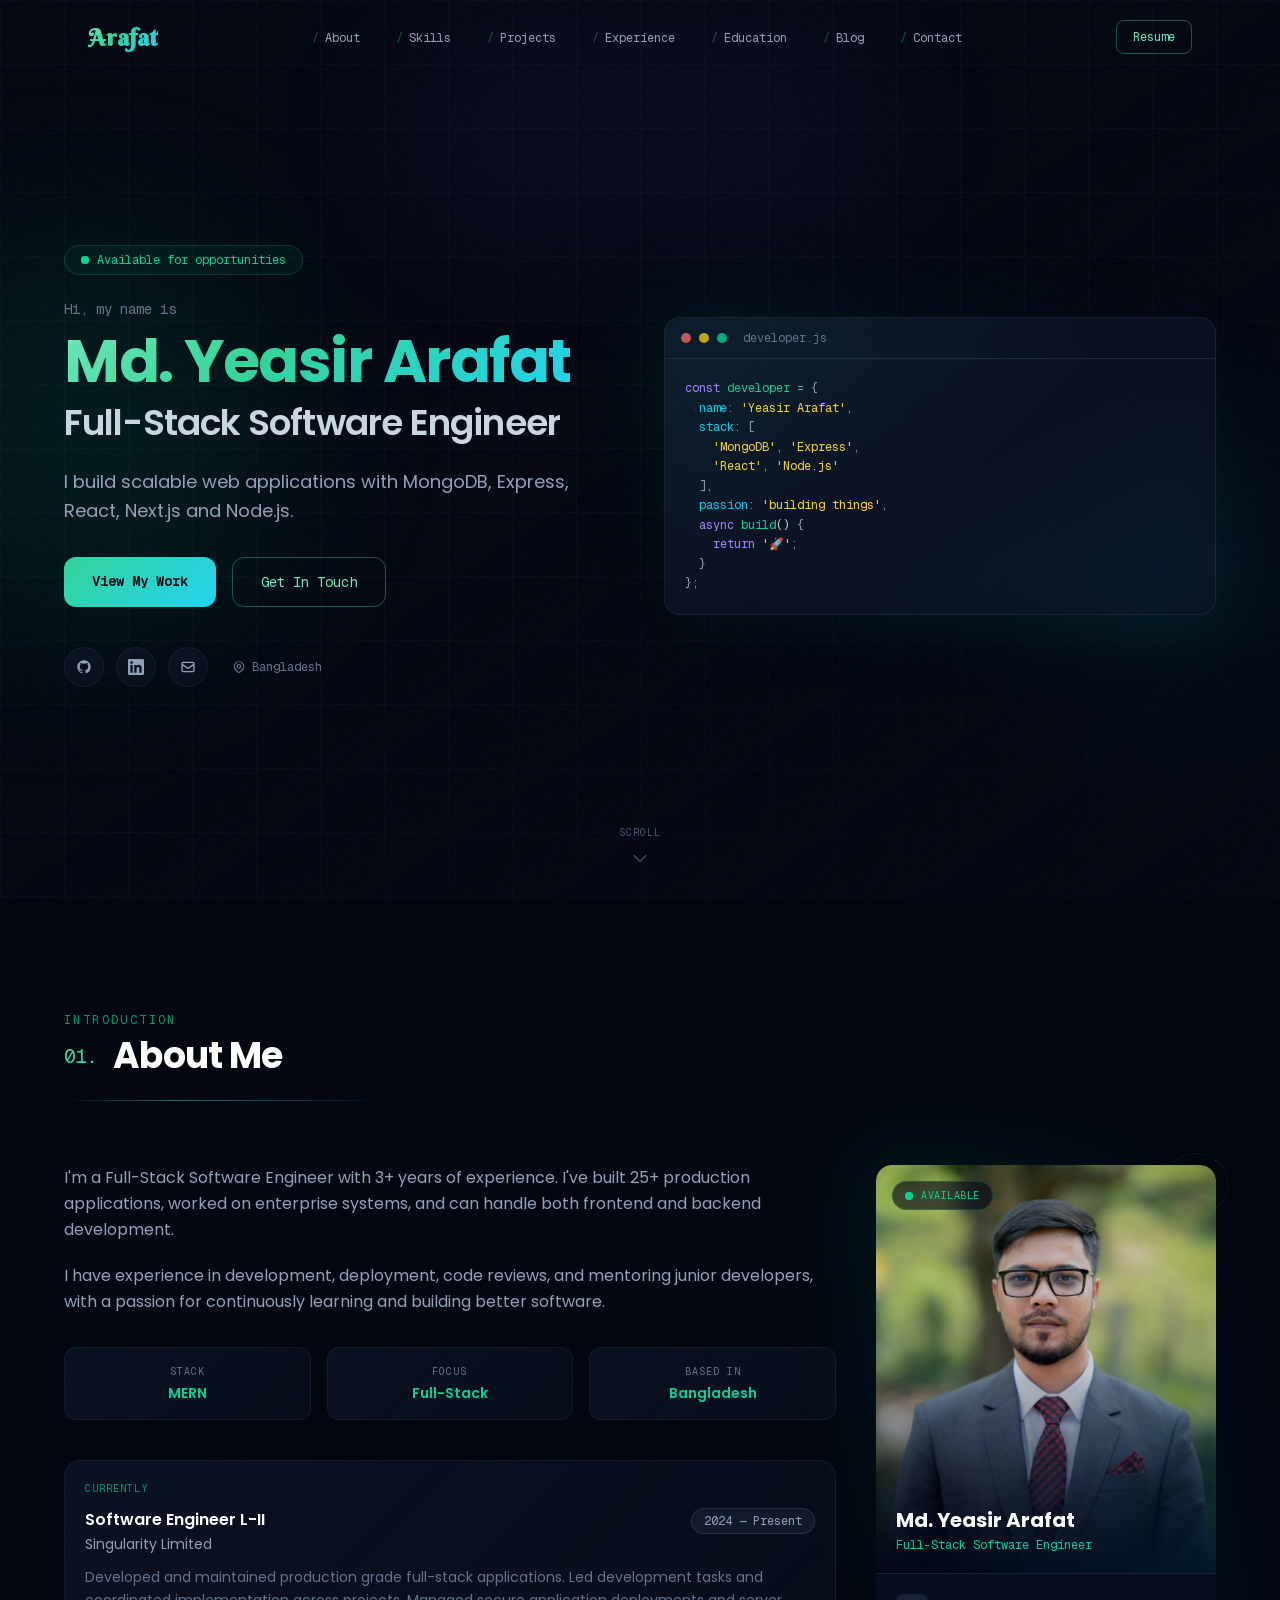
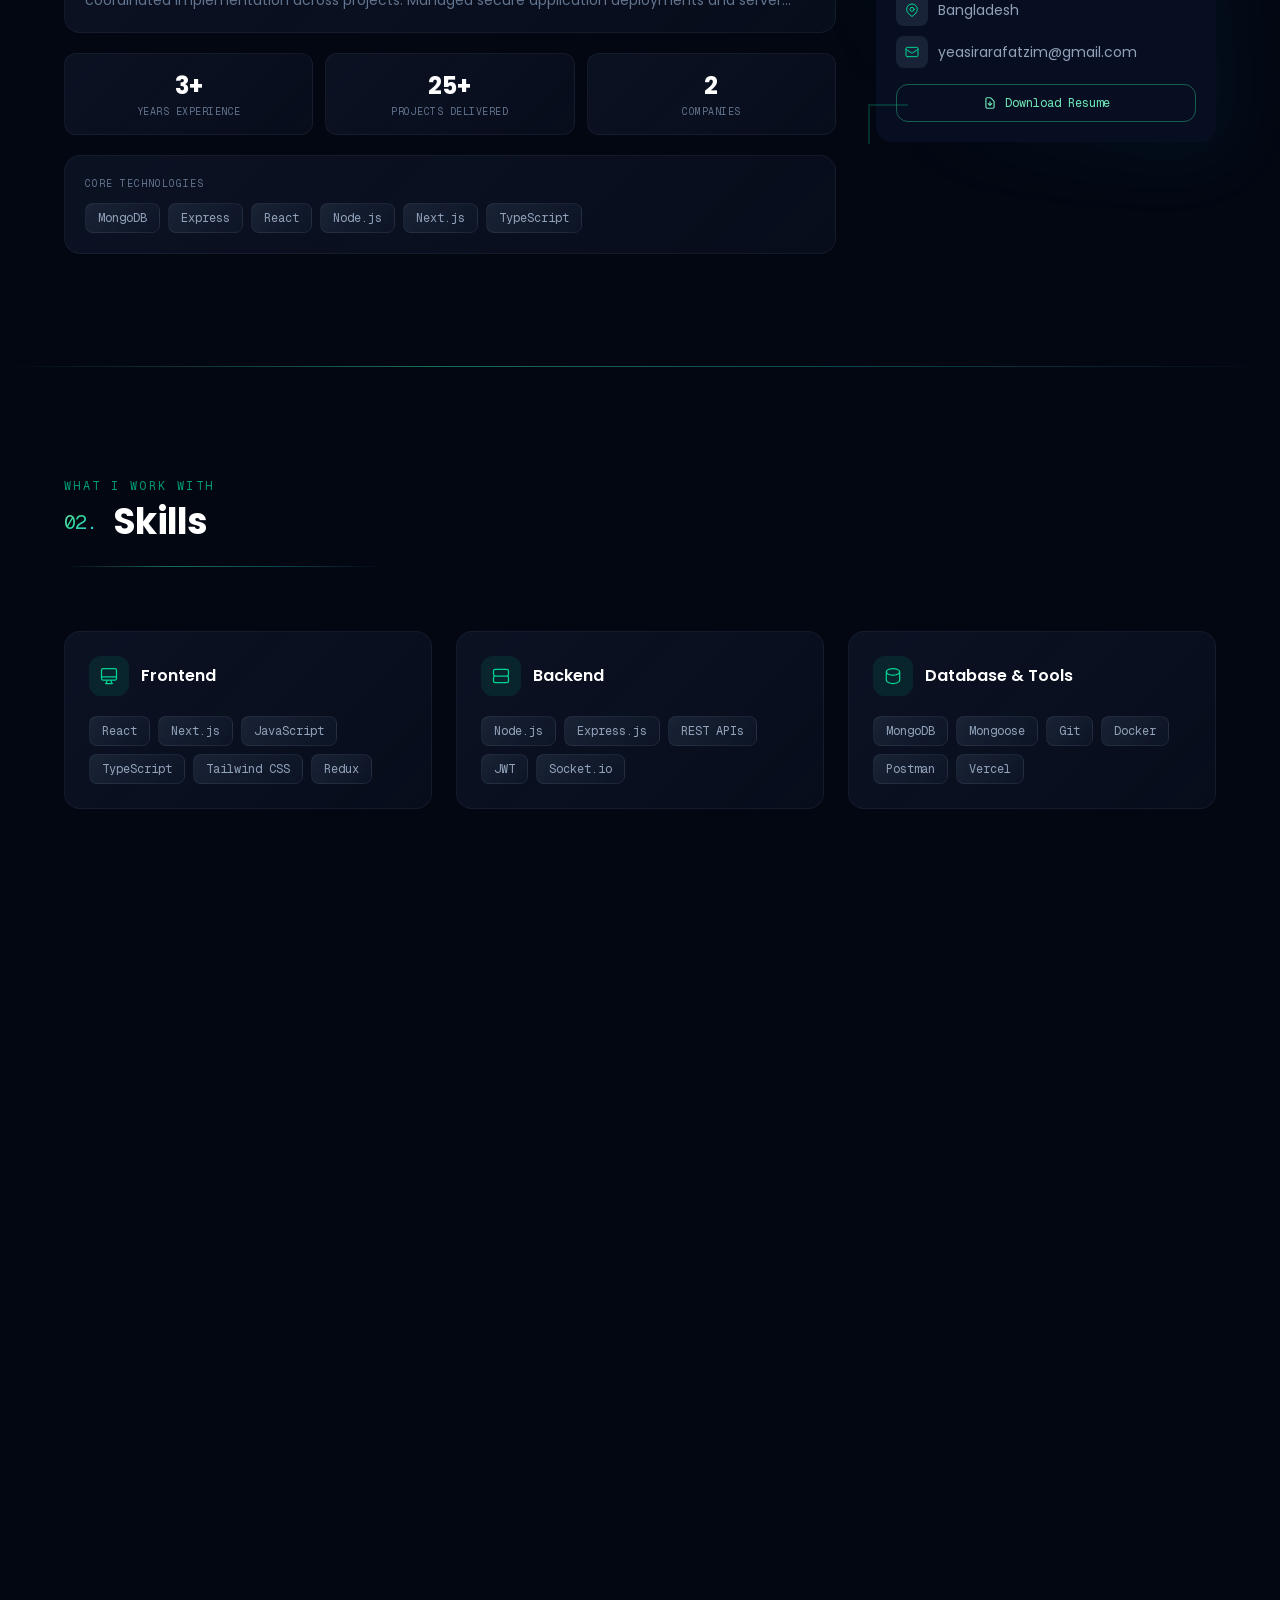
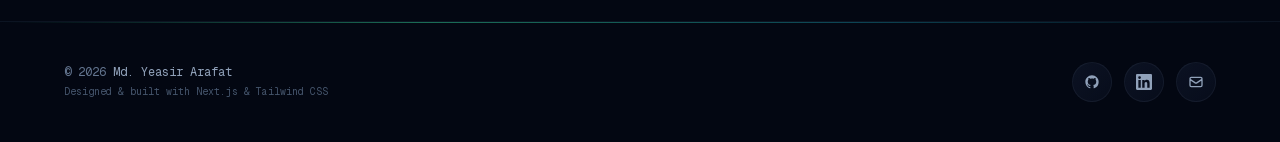
==== commit f2df7358: "Load optimization" ====
--- a/index.html
+++ b/index.html
@@ -1,4 +1,4 @@
-<!DOCTYPE html><html lang="en" class="poppins_64e8085c-module__7szA1q__variable berkshire_swash_313d9a78-module__TPMO2a__variable geist_mono_eb58308d-module__w_p2Lq__variable antialiased custom-scrollbar"><head><meta charSet="utf-8"/><meta name="viewport" content="width=device-width, initial-scale=1"/><link rel="preload" href="/_next/static/media/47fe1b7cd6e6ed85-s.p.3bh2vc0w-r-ll.woff2" as="font" crossorigin="" type="font/woff2"/><link rel="preload" href="/_next/static/media/797e433ab948586e-s.p.0r6juujl39pe6.woff2" as="font" crossorigin="" type="font/woff2"/><link rel="preload" href="/_next/static/media/8e6fa89aa22d24ec-s.p.2o7m9ogm38dql.woff2" as="font" crossorigin="" type="font/woff2"/><link rel="preload" href="/_next/static/media/a218039a3287bcfd-s.p.43zbiuwnnoiok.woff2" as="font" crossorigin="" type="font/woff2"/><link rel="preload" href="/_next/static/media/b287a8439b55cc7b-s.p.1fsx8gzoe41wj.woff2" as="font" crossorigin="" type="font/woff2"/><link rel="preload" href="/_next/static/media/e2334d715941921e-s.p.3o_v2fun1jzxk.woff2" as="font" crossorigin="" type="font/woff2"/><link rel="preload" as="image" href="/leads/1.webp"/><link rel="preload" as="image" href="/yadea/1.webp"/><link rel="preload" as="image" href="byd/1.webp"/><link rel="preload" as="image" href="riro/1.webp"/><link rel="preload" as="image" href="/YeasirArafat.jpeg"/><link rel="stylesheet" href="/_next/static/chunks/3jwrtb1j08ilq.css" data-precedence="next"/><link rel="stylesheet" href="/_next/static/chunks/1j_vldtdm5ldl.css" data-precedence="next"/><link rel="preload" as="script" fetchPriority="low" href="/_next/static/chunks/1hku3_1hc16ht.js"/><script src="/_next/static/chunks/27jktro2p5rq9.js" async=""></script><script src="/_next/static/chunks/15qlryzbz13ew.js" async=""></script><script src="/_next/static/chunks/3peubv2924kx4.js" async=""></script><script src="/_next/static/chunks/turbopack-37honm-ywpb1n.js" async=""></script><script src="/_next/static/chunks/2keucb66rwef6.js" async=""></script><script src="/_next/static/chunks/14mrh2-p_w84d.js" async=""></script><script src="/_next/static/chunks/3g328g0n79b3o.js" async=""></script><script src="/_next/static/chunks/1isuri0qk1dvx.js" async=""></script><meta name="next-size-adjust" content=""/><title>Md. Yeasir Arafat</title><meta name="description" content="I build scalable web applications with MongoDB, Express, React, Next.js and Node.js."/><meta property="og:title" content="Md. Yeasir Arafat"/><meta property="og:description" content="I build scalable web applications with MongoDB, Express, React, Next.js and Node.js."/><meta property="og:url" content="https://yeasirarafatzim.github.io"/><meta property="og:site_name" content="Md. Yeasir Arafat"/><meta property="og:locale" content="en_US"/><meta property="og:image" content="https://yeasirarafatzim.github.io/YeasirArafat.jpeg"/><meta property="og:image:alt" content="Md. Yeasir Arafat — Full-Stack Software Engineer"/><meta property="og:type" content="website"/><meta name="twitter:card" content="summary_large_image"/><meta name="twitter:title" content="Md. Yeasir Arafat"/><meta name="twitter:description" content="I build scalable web applications with MongoDB, Express, React, Next.js and Node.js."/><meta name="twitter:image" content="https://yeasirarafatzim.github.io/YeasirArafat.jpeg"/><link rel="icon" href="/favicon.ico?favicon.3u1c1qaq9yc0l.ico" sizes="48x48" type="image/x-icon"/><script src="/_next/static/chunks/0cz1d0mv5g_q7.js" noModule=""></script></head><body class="min-h-screen font-sans"><div hidden=""><!--$--><!--/$--></div><div class="noise-overlay relative"><div class="pointer-events-none fixed inset-0 -z-10 overflow-hidden [contain:strict] [transform:translateZ(0)]" aria-hidden="true"><div class="bg-grid absolute inset-0"></div><div class="animate-float-slow absolute -left-32 top-1/4 h-[420px] w-[420px] rounded-full bg-emerald-500/10 blur-[80px]"></div><div class="animate-float-slow absolute -right-32 top-1/2 h-[340px] w-[340px] rounded-full bg-cyan-500/8 blur-[70px] [animation-delay:4s]"></div><div class="animate-pulse-glow absolute left-1/2 top-0 h-[260px] w-[520px] -translate-x-1/2 rounded-full bg-violet-500/5 blur-[60px]"></div><div class="absolute inset-0 bg-linear-to-br from-transparent via-transparent to-[#030712]"></div></div><header class="fixed top-0 z-50 w-full transition-all duration-500 border-b bg-transparent py-5 border-transparent"><nav class="mx-auto flex max-w-6xl items-center justify-between px-6"><a href="/#home" class="group font-brand text-xl tracking-normal sm:text-2xl"><span class="gradient-text transition-all duration-300 group-hover:brightness-110 font-bold">Arafat</span></a><ul class="hidden items-center gap-1 md:flex"><li><a href="/#about" class="rounded-lg px-4 py-2 font-mono text-xs text-slate-400 transition-all hover:bg-slate-800/50 hover:text-emerald-400"><span class="mr-1.5 text-emerald-500/50">/</span>About</a></li><li><a href="/#skills" class="rounded-lg px-4 py-2 font-mono text-xs text-slate-400 transition-all hover:bg-slate-800/50 hover:text-emerald-400"><span class="mr-1.5 text-emerald-500/50">/</span>Skills</a></li><li><a href="/#projects" class="rounded-lg px-4 py-2 font-mono text-xs text-slate-400 transition-all hover:bg-slate-800/50 hover:text-emerald-400"><span class="mr-1.5 text-emerald-500/50">/</span>Projects</a></li><li><a href="/#experience" class="rounded-lg px-4 py-2 font-mono text-xs text-slate-400 transition-all hover:bg-slate-800/50 hover:text-emerald-400"><span class="mr-1.5 text-emerald-500/50">/</span>Experience</a></li><li><a href="/#education" class="rounded-lg px-4 py-2 font-mono text-xs text-slate-400 transition-all hover:bg-slate-800/50 hover:text-emerald-400"><span class="mr-1.5 text-emerald-500/50">/</span>Education</a></li><li><a href="/#blog" class="rounded-lg px-4 py-2 font-mono text-xs text-slate-400 transition-all hover:bg-slate-800/50 hover:text-emerald-400"><span class="mr-1.5 text-emerald-500/50">/</span>Blog</a></li><li><a href="/#contact" class="rounded-lg px-4 py-2 font-mono text-xs text-slate-400 transition-all hover:bg-slate-800/50 hover:text-emerald-400"><span class="mr-1.5 text-emerald-500/50">/</span>Contact</a></li></ul><div class="hidden items-center gap-3 md:flex"><a href="/YeasirArafat.pdf" target="_blank" rel="noopener noreferrer" class="btn-outline-glow rounded-lg px-4 py-2 font-mono text-xs">Resume</a></div><button type="button" class="flex h-10 w-10 items-center justify-center rounded-lg glass-card text-slate-400 md:hidden" aria-label="Toggle menu"><svg class="h-5 w-5" fill="none" stroke="currentColor" viewBox="0 0 24 24"><path stroke-linecap="round" stroke-linejoin="round" stroke-width="2" d="M4 6h16M4 12h16M4 18h16"></path></svg></button></nav></header><div><main class="relative z-10"><section id="home" class="relative flex min-h-screen items-center px-6 pt-24 pb-16"><div class="mx-auto grid w-full max-w-6xl items-center gap-12 lg:grid-cols-2"><div><div class="animate-fade-up mb-6 inline-flex items-center gap-2 rounded-full border border-emerald-400/20 bg-emerald-400/5 px-4 py-1.5"><span class="relative flex h-2 w-2"><span class="absolute inline-flex h-full w-full animate-ping rounded-full bg-emerald-400 opacity-75"></span><span class="relative inline-flex h-2 w-2 rounded-full bg-emerald-400"></span></span><span class="font-mono text-xs text-emerald-400">Available for opportunities</span></div><p class="animate-fade-up delay-100 mb-3 font-mono text-sm text-slate-500">Hi, my name is</p><h1 class="animate-fade-up delay-200 mb-3 text-4xl font-bold tracking-tight sm:text-5xl lg:text-6xl"><span class="gradient-text">Md. Yeasir Arafat</span></h1><h2 class="animate-fade-up delay-300 mb-6 text-2xl font-semibold tracking-tight text-slate-300 sm:text-3xl lg:text-4xl">Full-Stack Software Engineer</h2><p class="animate-fade-up delay-400 mb-8 max-w-lg text-base leading-relaxed text-slate-400 sm:text-lg">I build scalable web applications with MongoDB, Express, React, Next.js and Node.js.</p><div class="animate-fade-up delay-500 mb-10 flex flex-wrap gap-4"><a href="#projects" class="btn-glow rounded-xl px-7 py-3.5 font-mono text-sm">View My Work</a><a href="#contact" class="btn-outline-glow rounded-xl px-7 py-3.5 font-mono text-sm">Get In Touch</a></div><div class="animate-fade-up delay-600 flex items-center gap-6"><ul class="flex items-center gap-3 "><li><a href="https://github.com/YeasirArafatZim" target="_blank" rel="noopener noreferrer" aria-label="GitHub" class="flex h-10 w-10 items-center justify-center rounded-full glass-card text-slate-400 transition-all duration-300 hover:border-emerald-400/30 hover:text-emerald-400 hover:shadow-[0_0_20px_rgb(52_211_153/0.15)]"><svg class="h-4 w-4" fill="currentColor" viewBox="0 0 24 24" aria-hidden="true"><path fill-rule="evenodd" d="M12 2C6.477 2 2 6.484 2 12.017c0 4.425 2.865 8.18 6.839 9.504.5.092.682-.217.682-.483 0-.237-.008-.868-.013-1.703-2.782.605-3.369-1.343-3.369-1.343-.454-1.158-1.11-1.466-1.11-1.466-.908-.62.069-.608.069-.608 1.003.07 1.531 1.032 1.531 1.032.892 1.53 2.341 1.088 2.91.832.092-.647.35-1.088.636-1.338-2.22-.253-4.555-1.113-4.555-4.951 0-1.093.39-1.988 1.029-2.688-.103-.253-.446-1.272.098-2.65 0 0 .84-.27 2.75 1.026A9.564 9.564 0 0112 6.844c.85.004 1.705.115 2.504.337 1.909-1.296 2.747-1.027 2.747-1.027.546 1.379.202 2.398.1 2.651.64.7 1.028 1.595 1.028 2.688 0 3.848-2.339 4.695-4.566 4.943.359.309.678.92.678 1.855 0 1.338-.012 2.419-.012 2.747 0 .268.18.58.688.482A10.019 10.019 0 0022 12.017C22 6.484 17.522 2 12 2z" clip-rule="evenodd"></path></svg></a></li><li><a href="https://www.linkedin.com/in/arafat99/" target="_blank" rel="noopener noreferrer" aria-label="LinkedIn" class="flex h-10 w-10 items-center justify-center rounded-full glass-card text-slate-400 transition-all duration-300 hover:border-emerald-400/30 hover:text-emerald-400 hover:shadow-[0_0_20px_rgb(52_211_153/0.15)]"><svg class="h-4 w-4" fill="currentColor" viewBox="0 0 24 24" aria-hidden="true"><path d="M20.447 20.452h-3.554v-5.569c0-1.328-.027-3.037-1.852-3.037-1.853 0-2.136 1.445-2.136 2.939v5.667H9.351V9h3.414v1.561h.046c.477-.9 1.637-1.85 3.37-1.85 3.601 0 4.267 2.37 4.267 5.455v6.286zM5.337 7.433a2.062 2.062 0 01-2.063-2.065 2.064 2.064 0 114.127 0 2.063 2.063 0 01-2.063 2.065zm1.782 13.019H3.555V9h3.564v11.452zM22.225 0H1.771C.792 0 0 .774 0 1.729v20.542C0 23.227.792 24 1.771 24h20.451C23.2 24 24 23.227 24 22.271V1.729C24 .774 23.2 0 22.222 0h.003z"></path></svg></a></li><li><a href="mailto:yeasirarafatzim@gmail.com" aria-label="Email" class="flex h-10 w-10 items-center justify-center rounded-full glass-card text-slate-400 transition-all duration-300 hover:border-emerald-400/30 hover:text-emerald-400 hover:shadow-[0_0_20px_rgb(52_211_153/0.15)]"><svg class="h-4 w-4" fill="none" stroke="currentColor" viewBox="0 0 24 24" aria-hidden="true"><path stroke-linecap="round" stroke-linejoin="round" stroke-width="2" d="M3 8l7.89 5.26a2 2 0 002.22 0L21 8M5 19h14a2 2 0 002-2V7a2 2 0 00-2-2H5a2 2 0 00-2 2v10a2 2 0 002 2z"></path></svg></a></li></ul><span class="hidden items-center gap-1.5 font-mono text-xs text-slate-500 sm:flex"><svg class="h-3.5 w-3.5" fill="none" stroke="currentColor" viewBox="0 0 24 24"><path stroke-linecap="round" stroke-linejoin="round" stroke-width="2" d="M17.657 16.657L13.414 20.9a1.998 1.998 0 01-2.827 0l-4.244-4.243a8 8 0 1111.314 0z"></path><path stroke-linecap="round" stroke-linejoin="round" stroke-width="2" d="M15 11a3 3 0 11-6 0 3 3 0 016 0z"></path></svg>Bangladesh</span></div></div><div class="animate-fade-up delay-400 relative hidden lg:block"><div class="absolute -inset-4 rounded-3xl bg-linear-to-br from-emerald-500/10 via-transparent to-cyan-500/10 blur-2xl"></div><div class="code-window animate-float hidden overflow-hidden rounded-2xl shadow-2xl shadow-emerald-500/5 lg:block"><div class="flex items-center gap-2 border-b border-slate-700/50 px-4 py-3"><div class="code-dot bg-red-400/80"></div><div class="code-dot bg-yellow-400/80"></div><div class="code-dot bg-emerald-400/80"></div><span class="ml-2 font-mono text-xs text-slate-500">developer.js</span></div><pre class="overflow-x-auto p-5 text-xs leading-relaxed text-slate-400"><code><span class="text-violet-400">const</span> <span class="text-emerald-400">developer</span> = <!-- -->{<!-- -->
+<!DOCTYPE html><html lang="en" class="poppins_64e8085c-module__7szA1q__variable berkshire_swash_313d9a78-module__TPMO2a__variable geist_mono_eb58308d-module__w_p2Lq__variable antialiased custom-scrollbar"><head><meta charSet="utf-8"/><meta name="viewport" content="width=device-width, initial-scale=1"/><link rel="preload" href="/_next/static/media/47fe1b7cd6e6ed85-s.p.3bh2vc0w-r-ll.woff2" as="font" crossorigin="" type="font/woff2"/><link rel="preload" href="/_next/static/media/797e433ab948586e-s.p.0r6juujl39pe6.woff2" as="font" crossorigin="" type="font/woff2"/><link rel="preload" href="/_next/static/media/8e6fa89aa22d24ec-s.p.2o7m9ogm38dql.woff2" as="font" crossorigin="" type="font/woff2"/><link rel="preload" href="/_next/static/media/a218039a3287bcfd-s.p.43zbiuwnnoiok.woff2" as="font" crossorigin="" type="font/woff2"/><link rel="preload" href="/_next/static/media/b287a8439b55cc7b-s.p.1fsx8gzoe41wj.woff2" as="font" crossorigin="" type="font/woff2"/><link rel="preload" href="/_next/static/media/e2334d715941921e-s.p.3o_v2fun1jzxk.woff2" as="font" crossorigin="" type="font/woff2"/><link rel="preload" as="image" href="/YeasirArafat.jpeg"/><link rel="stylesheet" href="/_next/static/chunks/14s-ricklb51k.css" data-precedence="next"/><link rel="stylesheet" href="/_next/static/chunks/1j_vldtdm5ldl.css" data-precedence="next"/><link rel="preload" as="script" fetchPriority="low" href="/_next/static/chunks/2zjueh7t2vecu.js"/><script src="/_next/static/chunks/2jy_f71py5s_w.js" async=""></script><script src="/_next/static/chunks/3peubv2924kx4.js" async=""></script><script src="/_next/static/chunks/24vonj8wx89rr.js" async=""></script><script src="/_next/static/chunks/0paxexg6-m0de.js" async=""></script><script src="/_next/static/chunks/turbopack-0x7kjgjutrvac.js" async=""></script><script src="/_next/static/chunks/2vltxo8lqawhu.js" async=""></script><script src="/_next/static/chunks/14mrh2-p_w84d.js" async=""></script><script src="/_next/static/chunks/19av6hkz3id3w.js" async=""></script><script src="/_next/static/chunks/16_cvrsn32mpg.js" async=""></script><script src="/_next/static/chunks/3jdhzoltcxcap.js" async=""></script><meta name="next-size-adjust" content=""/><title>Md. Yeasir Arafat</title><meta name="description" content="I build scalable web applications with MongoDB, Express, React, Next.js and Node.js."/><meta property="og:title" content="Md. Yeasir Arafat"/><meta property="og:description" content="I build scalable web applications with MongoDB, Express, React, Next.js and Node.js."/><meta property="og:url" content="https://yeasirarafatzim.github.io"/><meta property="og:site_name" content="Md. Yeasir Arafat"/><meta property="og:locale" content="en_US"/><meta property="og:image" content="https://yeasirarafatzim.github.io/YeasirArafat.jpeg"/><meta property="og:image:alt" content="Md. Yeasir Arafat — Full-Stack Software Engineer"/><meta property="og:type" content="website"/><meta name="twitter:card" content="summary_large_image"/><meta name="twitter:title" content="Md. Yeasir Arafat"/><meta name="twitter:description" content="I build scalable web applications with MongoDB, Express, React, Next.js and Node.js."/><meta name="twitter:image" content="https://yeasirarafatzim.github.io/YeasirArafat.jpeg"/><link rel="icon" href="/favicon.ico?favicon.3u1c1qaq9yc0l.ico" sizes="48x48" type="image/x-icon"/><script src="/_next/static/chunks/0cz1d0mv5g_q7.js" noModule=""></script></head><body class="min-h-screen font-sans"><div hidden=""><!--$--><!--/$--></div><!--$!--><template data-dgst="BAILOUT_TO_CLIENT_SIDE_RENDERING"></template><!--/$--><div class="noise-overlay relative"><div class="pointer-events-none fixed inset-0 -z-10 overflow-hidden [contain:strict] [transform:translateZ(0)]" aria-hidden="true"><div class="bg-grid absolute inset-0"></div><div class="animate-float-slow absolute -left-32 top-1/4 h-[420px] w-[420px] rounded-full bg-emerald-500/10 blur-[80px]"></div><div class="animate-float-slow absolute -right-32 top-1/2 h-[340px] w-[340px] rounded-full bg-cyan-500/8 blur-[70px] [animation-delay:4s]"></div><div class="animate-pulse-glow absolute left-1/2 top-0 h-[260px] w-[520px] -translate-x-1/2 rounded-full bg-violet-500/5 blur-[60px]"></div><div class="absolute inset-0 bg-linear-to-br from-transparent via-transparent to-[#030712]"></div></div><header class="fixed top-0 z-50 w-full transition-all duration-500 border-b bg-transparent py-5 border-transparent"><nav class="mx-auto flex max-w-6xl items-center justify-between px-6"><a href="/#home" class="group font-brand text-xl tracking-normal sm:text-2xl"><span class="gradient-text transition-all duration-300 group-hover:brightness-110 font-bold">Arafat</span></a><ul class="hidden items-center gap-1 md:flex"><li><a href="/#about" class="rounded-lg px-4 py-2 font-mono text-xs text-slate-400 transition-all hover:bg-slate-800/50 hover:text-emerald-400"><span class="mr-1.5 text-emerald-500/50">/</span>About</a></li><li><a href="/#skills" class="rounded-lg px-4 py-2 font-mono text-xs text-slate-400 transition-all hover:bg-slate-800/50 hover:text-emerald-400"><span class="mr-1.5 text-emerald-500/50">/</span>Skills</a></li><li><a href="/#projects" class="rounded-lg px-4 py-2 font-mono text-xs text-slate-400 transition-all hover:bg-slate-800/50 hover:text-emerald-400"><span class="mr-1.5 text-emerald-500/50">/</span>Projects</a></li><li><a href="/#experience" class="rounded-lg px-4 py-2 font-mono text-xs text-slate-400 transition-all hover:bg-slate-800/50 hover:text-emerald-400"><span class="mr-1.5 text-emerald-500/50">/</span>Experience</a></li><li><a href="/#education" class="rounded-lg px-4 py-2 font-mono text-xs text-slate-400 transition-all hover:bg-slate-800/50 hover:text-emerald-400"><span class="mr-1.5 text-emerald-500/50">/</span>Education</a></li><li><a href="/#blog" class="rounded-lg px-4 py-2 font-mono text-xs text-slate-400 transition-all hover:bg-slate-800/50 hover:text-emerald-400"><span class="mr-1.5 text-emerald-500/50">/</span>Blog</a></li><li><a href="/#contact" class="rounded-lg px-4 py-2 font-mono text-xs text-slate-400 transition-all hover:bg-slate-800/50 hover:text-emerald-400"><span class="mr-1.5 text-emerald-500/50">/</span>Contact</a></li></ul><div class="hidden items-center gap-3 md:flex"><a href="/YeasirArafat.pdf" target="_blank" rel="noopener noreferrer" class="btn-outline-glow rounded-lg px-4 py-2 font-mono text-xs">Resume</a></div><button type="button" class="flex h-10 w-10 items-center justify-center rounded-lg glass-card text-slate-400 md:hidden" aria-label="Toggle menu"><svg class="h-5 w-5" fill="none" stroke="currentColor" viewBox="0 0 24 24"><path stroke-linecap="round" stroke-linejoin="round" stroke-width="2" d="M4 6h16M4 12h16M4 18h16"></path></svg></button></nav></header><div><main class="relative z-10"><section id="home" class="relative flex min-h-screen items-center px-6 pt-24 pb-16"><div class="mx-auto grid w-full max-w-6xl items-center gap-12 lg:grid-cols-2"><div><div class="animate-fade-up mb-6 inline-flex items-center gap-2 rounded-full border border-emerald-400/20 bg-emerald-400/5 px-4 py-1.5"><span class="relative flex h-2 w-2"><span class="absolute inline-flex h-full w-full animate-ping rounded-full bg-emerald-400 opacity-75"></span><span class="relative inline-flex h-2 w-2 rounded-full bg-emerald-400"></span></span><span class="font-mono text-xs text-emerald-400">Available for opportunities</span></div><p class="animate-fade-up delay-100 mb-3 font-mono text-sm text-slate-500">Hi, my name is</p><h1 class="animate-fade-up delay-200 mb-3 text-4xl font-bold tracking-tight sm:text-5xl lg:text-6xl"><span class="gradient-text">Md. Yeasir Arafat</span></h1><h2 class="animate-fade-up delay-300 mb-6 text-2xl font-semibold tracking-tight text-slate-300 sm:text-3xl lg:text-4xl">Full-Stack Software Engineer</h2><p class="animate-fade-up delay-400 mb-8 max-w-lg text-base leading-relaxed text-slate-400 sm:text-lg">I build scalable web applications with MongoDB, Express, React, Next.js and Node.js.</p><div class="animate-fade-up delay-500 mb-10 flex flex-wrap gap-4"><a href="#projects" class="btn-glow rounded-xl px-7 py-3.5 font-mono text-sm">View My Work</a><a href="#contact" class="btn-outline-glow rounded-xl px-7 py-3.5 font-mono text-sm">Get In Touch</a></div><div class="animate-fade-up delay-600 flex items-center gap-6"><ul class="flex items-center gap-3 "><li><a href="https://github.com/YeasirArafatZim" target="_blank" rel="noopener noreferrer" aria-label="GitHub" class="flex h-10 w-10 items-center justify-center rounded-full glass-card text-slate-400 transition-all duration-300 hover:border-emerald-400/30 hover:text-emerald-400 hover:shadow-[0_0_20px_rgb(52_211_153/0.15)]"><svg class="h-4 w-4" fill="currentColor" viewBox="0 0 24 24" aria-hidden="true"><path fill-rule="evenodd" d="M12 2C6.477 2 2 6.484 2 12.017c0 4.425 2.865 8.18 6.839 9.504.5.092.682-.217.682-.483 0-.237-.008-.868-.013-1.703-2.782.605-3.369-1.343-3.369-1.343-.454-1.158-1.11-1.466-1.11-1.466-.908-.62.069-.608.069-.608 1.003.07 1.531 1.032 1.531 1.032.892 1.53 2.341 1.088 2.91.832.092-.647.35-1.088.636-1.338-2.22-.253-4.555-1.113-4.555-4.951 0-1.093.39-1.988 1.029-2.688-.103-.253-.446-1.272.098-2.65 0 0 .84-.27 2.75 1.026A9.564 9.564 0 0112 6.844c.85.004 1.705.115 2.504.337 1.909-1.296 2.747-1.027 2.747-1.027.546 1.379.202 2.398.1 2.651.64.7 1.028 1.595 1.028 2.688 0 3.848-2.339 4.695-4.566 4.943.359.309.678.92.678 1.855 0 1.338-.012 2.419-.012 2.747 0 .268.18.58.688.482A10.019 10.019 0 0022 12.017C22 6.484 17.522 2 12 2z" clip-rule="evenodd"></path></svg></a></li><li><a href="https://www.linkedin.com/in/arafat99/" target="_blank" rel="noopener noreferrer" aria-label="LinkedIn" class="flex h-10 w-10 items-center justify-center rounded-full glass-card text-slate-400 transition-all duration-300 hover:border-emerald-400/30 hover:text-emerald-400 hover:shadow-[0_0_20px_rgb(52_211_153/0.15)]"><svg class="h-4 w-4" fill="currentColor" viewBox="0 0 24 24" aria-hidden="true"><path d="M20.447 20.452h-3.554v-5.569c0-1.328-.027-3.037-1.852-3.037-1.853 0-2.136 1.445-2.136 2.939v5.667H9.351V9h3.414v1.561h.046c.477-.9 1.637-1.85 3.37-1.85 3.601 0 4.267 2.37 4.267 5.455v6.286zM5.337 7.433a2.062 2.062 0 01-2.063-2.065 2.064 2.064 0 114.127 0 2.063 2.063 0 01-2.063 2.065zm1.782 13.019H3.555V9h3.564v11.452zM22.225 0H1.771C.792 0 0 .774 0 1.729v20.542C0 23.227.792 24 1.771 24h20.451C23.2 24 24 23.227 24 22.271V1.729C24 .774 23.2 0 22.222 0h.003z"></path></svg></a></li><li><a href="mailto:yeasirarafatzim@gmail.com" aria-label="Email" class="flex h-10 w-10 items-center justify-center rounded-full glass-card text-slate-400 transition-all duration-300 hover:border-emerald-400/30 hover:text-emerald-400 hover:shadow-[0_0_20px_rgb(52_211_153/0.15)]"><svg class="h-4 w-4" fill="none" stroke="currentColor" viewBox="0 0 24 24" aria-hidden="true"><path stroke-linecap="round" stroke-linejoin="round" stroke-width="2" d="M3 8l7.89 5.26a2 2 0 002.22 0L21 8M5 19h14a2 2 0 002-2V7a2 2 0 00-2-2H5a2 2 0 00-2 2v10a2 2 0 002 2z"></path></svg></a></li></ul><span class="hidden items-center gap-1.5 font-mono text-xs text-slate-500 sm:flex"><svg class="h-3.5 w-3.5" fill="none" stroke="currentColor" viewBox="0 0 24 24"><path stroke-linecap="round" stroke-linejoin="round" stroke-width="2" d="M17.657 16.657L13.414 20.9a1.998 1.998 0 01-2.827 0l-4.244-4.243a8 8 0 1111.314 0z"></path><path stroke-linecap="round" stroke-linejoin="round" stroke-width="2" d="M15 11a3 3 0 11-6 0 3 3 0 016 0z"></path></svg>Bangladesh</span></div></div><div class="animate-fade-up delay-400 relative hidden lg:block"><div class="absolute -inset-4 rounded-3xl bg-linear-to-br from-emerald-500/10 via-transparent to-cyan-500/10 blur-2xl"></div><div class="code-window animate-float hidden overflow-hidden rounded-2xl shadow-2xl shadow-emerald-500/5 lg:block"><div class="flex items-center gap-2 border-b border-slate-700/50 px-4 py-3"><div class="code-dot bg-red-400/80"></div><div class="code-dot bg-yellow-400/80"></div><div class="code-dot bg-emerald-400/80"></div><span class="ml-2 font-mono text-xs text-slate-500">developer.js</span></div><pre class="overflow-x-auto p-5 text-xs leading-relaxed text-slate-400"><code><span class="text-violet-400">const</span> <span class="text-emerald-400">developer</span> = <!-- -->{<!-- -->
 <!-- -->  <span class="text-cyan-400">name</span>:<!-- --> <span class="text-amber-300">&#x27;Yeasir Arafat&#x27;</span>,<!-- -->
 <!-- -->  <span class="text-cyan-400">stack</span>: [<!-- -->
 <!-- -->    <span class="text-amber-300">&#x27;MongoDB&#x27;</span>,<!-- --> <span class="text-amber-300">&#x27;Express&#x27;</span>,<!-- -->
@@ -8,4 +8,4 @@
 <!-- -->  <span class="text-violet-400">async</span> <span class="text-emerald-400">build</span><span class="text-slate-300">()</span> <!-- -->{<!-- -->
 <!-- -->    <span class="text-violet-400">return</span> <span class="text-amber-300">&#x27;🚀&#x27;</span>;<!-- -->
 <!-- -->  <!-- -->}<!-- -->
-<!-- -->}<!-- -->;</code></pre></div></div></div><a href="#about" class="absolute bottom-8 left-1/2 -translate-x-1/2 flex flex-col items-center gap-2 text-slate-600 transition-colors hover:text-emerald-400" aria-label="Scroll to about"><span class="font-mono text-[10px] uppercase tracking-widest">Scroll</span><svg class="h-5 w-5 animate-bounce" fill="none" stroke="currentColor" viewBox="0 0 24 24"><path stroke-linecap="round" stroke-linejoin="round" stroke-width="1.5" d="M19 9l-7 7-7-7"></path></svg></a></section><section id="about" class="relative px-6 py-18 md:py-28"><div class="mx-auto max-w-6xl"><div class="" style="opacity:0;transform:translateY(24px)"><div class="mb-16"><p class="mb-2 font-mono text-xs uppercase tracking-[0.2em] text-emerald-400/70">Introduction</p><h2 class="flex items-center gap-4 text-3xl font-bold tracking-tight text-white sm:text-4xl"><span class="gradient-text font-mono text-lg font-normal sm:text-xl">01<!-- -->.</span><span>About Me</span></h2><div class="section-glow mt-6 max-w-xs"></div></div></div><div class="grid gap-10 lg:grid-cols-[1fr_340px] lg:items-stretch"><div class="h-full" style="opacity:0;transform:translateY(24px)"><div class="flex h-full flex-col"><div class="space-y-5 text-base leading-relaxed text-slate-400"><p>I&#x27;m a Full-Stack Software Engineer with 3+ years of experience. I&#x27;ve built 25+ production applications, worked on enterprise systems, and can handle both frontend and backend development.</p><p>I have experience in development, deployment, code reviews, and mentoring junior developers, with a passion for continuously learning and building better software.</p></div><div class="mt-8 grid grid-cols-1 gap-3 sm:grid-cols-3 sm:gap-4"><div class=" glass-card glass-card-hover flex items-center justify-between rounded-xl px-4 py-3 sm:block sm:p-4 sm:text-center"><p class="font-mono text-[10px] uppercase tracking-widest text-slate-500 sm:mb-1">Stack</p><p class="text-sm font-semibold text-emerald-400">MERN</p></div><div class=" glass-card glass-card-hover flex items-center justify-between rounded-xl px-4 py-3 sm:block sm:p-4 sm:text-center"><p class="font-mono text-[10px] uppercase tracking-widest text-slate-500 sm:mb-1">Focus</p><p class="text-sm font-semibold text-emerald-400">Full-Stack</p></div><div class="hidden sm:block glass-card glass-card-hover flex items-center justify-between rounded-xl px-4 py-3 sm:block sm:p-4 sm:text-center"><p class="font-mono text-[10px] uppercase tracking-widest text-slate-500 sm:mb-1">Based in</p><p class="text-sm font-semibold text-emerald-400">Bangladesh</p></div></div><div class="mt-8 flex flex-1 flex-col gap-5 lg:mt-10"><div class="glass-card glass-card-hover rounded-2xl p-5"><p class="mb-3 font-mono text-[10px] uppercase tracking-widest text-emerald-400/70">Currently</p><div class="flex flex-wrap items-start justify-between gap-3"><div><p class="font-semibold text-white">Software Engineer L-II</p><p class="mt-0.5 text-sm text-slate-400">Singularity Limited</p></div><span class="rounded-full border border-slate-700/60 bg-slate-800/50 px-3 py-1 font-mono text-xs text-slate-400">2024 — Present</span></div><p class="mt-3 text-sm leading-relaxed text-slate-500 line-clamp-2">Developed and maintained production grade full-stack applications. Led development tasks and coordinated implementation across projects. Managed secure application deployments and server environments. Conducted code reviews and improved code quality. Mentored junior developers and supported technical growth.</p></div><div class="grid grid-cols-3 gap-3"><div class="glass-card rounded-xl px-3 py-4 text-center sm:px-4"><p class="text-xl font-bold text-white sm:text-2xl">3+</p><p class="mt-1 font-mono text-[9px] uppercase leading-tight tracking-wider text-slate-500 sm:text-[10px]">Years Experience</p></div><div class="glass-card rounded-xl px-3 py-4 text-center sm:px-4"><p class="text-xl font-bold text-white sm:text-2xl">25+</p><p class="mt-1 font-mono text-[9px] uppercase leading-tight tracking-wider text-slate-500 sm:text-[10px]">Projects Delivered</p></div><div class="glass-card rounded-xl px-3 py-4 text-center sm:px-4"><p class="text-xl font-bold text-white sm:text-2xl">2</p><p class="mt-1 font-mono text-[9px] uppercase leading-tight tracking-wider text-slate-500 sm:text-[10px]">Companies</p></div></div><div class="glass-card rounded-2xl p-5"><p class="mb-3 font-mono text-[10px] uppercase tracking-widest text-slate-500">Core Technologies</p><ul class="flex flex-wrap gap-2"><li class="skill-pill rounded-lg px-3 py-1.5 font-mono text-xs text-slate-400">MongoDB</li><li class="skill-pill rounded-lg px-3 py-1.5 font-mono text-xs text-slate-400">Express</li><li class="skill-pill rounded-lg px-3 py-1.5 font-mono text-xs text-slate-400">React</li><li class="skill-pill rounded-lg px-3 py-1.5 font-mono text-xs text-slate-400">Node.js</li><li class="skill-pill rounded-lg px-3 py-1.5 font-mono text-xs text-slate-400">Next.js</li><li class="skill-pill rounded-lg px-3 py-1.5 font-mono text-xs text-slate-400">TypeScript</li></ul></div></div></div></div><div class="" style="opacity:0;transform:translateY(24px)"><div class="group relative mx-auto w-full max-w-sm lg:max-w-none"><div class="absolute -inset-4 rounded-3xl bg-linear-to-br from-emerald-500/15 via-transparent to-cyan-500/10 opacity-80 blur-2xl transition-opacity duration-500 group-hover:opacity-100"></div><div class="gradient-border relative overflow-hidden rounded-2xl"><div class="relative overflow-hidden rounded-[calc(1rem-1px)] bg-slate-950"><div class="relative aspect-4/5 w-full overflow-hidden sm:aspect-5/6"><img alt="Md. Yeasir Arafat" decoding="async" data-nimg="fill" class="object-cover object-top transition-transform duration-700 group-hover:scale-105" style="position:absolute;height:100%;width:100%;left:0;top:0;right:0;bottom:0;color:transparent" src="/YeasirArafat.jpeg"/><div class="absolute inset-0 bg-linear-to-t from-slate-950 via-slate-950/20 to-transparent"></div><div class="absolute inset-0 bg-linear-to-br from-emerald-500/10 via-transparent to-cyan-500/10"></div><div class="absolute left-4 top-4 flex items-center gap-2 rounded-full border border-emerald-400/20 bg-slate-950/60 px-3 py-1.5 backdrop-blur-md"><span class="relative flex h-2 w-2"><span class="absolute inline-flex h-full w-full animate-ping rounded-full bg-emerald-400 opacity-75"></span><span class="relative inline-flex h-2 w-2 rounded-full bg-emerald-400"></span></span><span class="font-mono text-[10px] uppercase tracking-wider text-emerald-400">Available</span></div><div class="absolute bottom-0 left-0 right-0 p-5"><p class="text-lg font-bold leading-tight text-white sm:text-xl">Md. Yeasir Arafat</p><p class="mt-1 font-mono text-xs text-emerald-400">Full-Stack Software Engineer</p></div></div><div class="border-t border-slate-800/80 bg-slate-900/50 p-5"><div class="mb-4 space-y-2.5"><div class="flex items-center gap-2.5 text-sm text-slate-400"><span class="flex h-8 w-8 shrink-0 items-center justify-center rounded-lg bg-slate-800/80 text-emerald-400"><svg class="h-4 w-4" fill="none" stroke="currentColor" viewBox="0 0 24 24"><path stroke-linecap="round" stroke-linejoin="round" stroke-width="1.5" d="M17.657 16.657L13.414 20.9a1.998 1.998 0 01-2.827 0l-4.244-4.243a8 8 0 1111.314 0z"></path><path stroke-linecap="round" stroke-linejoin="round" stroke-width="1.5" d="M15 11a3 3 0 11-6 0 3 3 0 016 0z"></path></svg></span><span>Bangladesh</span></div><div class="flex items-center gap-2.5 text-sm text-slate-400"><span class="flex h-8 w-8 shrink-0 items-center justify-center rounded-lg bg-slate-800/80 text-emerald-400"><svg class="h-4 w-4" fill="none" stroke="currentColor" viewBox="0 0 24 24"><path stroke-linecap="round" stroke-linejoin="round" stroke-width="1.5" d="M3 8l7.89 5.26a2 2 0 002.22 0L21 8M5 19h14a2 2 0 002-2V7a2 2 0 00-2-2H5a2 2 0 00-2 2v10a2 2 0 002 2z"></path></svg></span><a href="mailto:yeasirarafatzim@gmail.com" class="truncate transition-colors hover:text-emerald-400">yeasirarafatzim@gmail.com</a></div></div><a href="/YeasirArafat.pdf" target="_blank" rel="noopener noreferrer" class="btn-outline-glow flex w-full items-center justify-center gap-2 rounded-xl px-4 py-2.5 font-mono text-xs"><svg class="h-3.5 w-3.5" fill="none" stroke="currentColor" viewBox="0 0 24 24"><path stroke-linecap="round" stroke-linejoin="round" stroke-width="2" d="M12 10v6m0 0l-3-3m3 3l3-3m2 8H7a2 2 0 01-2-2V5a2 2 0 012-2h5.586a1 1 0 01.707.293l5.414 5.414a1 1 0 01.293.707V19a2 2 0 01-2 2z"></path></svg>Download Resume</a></div></div></div><div class="pointer-events-none absolute -right-3 -top-3 h-16 w-16 rounded-full border border-dashed border-emerald-400/15"></div><div class="pointer-events-none absolute -bottom-0.5 -left-2 h-10 w-10 border-l-2 border-t-2 border-emerald-400/20"></div></div></div></div></div></section><section id="skills" class="relative px-6 py-18 md:py-28"><div class="absolute inset-x-0 top-0 section-glow"></div><div class="mx-auto max-w-6xl"><div class="" style="opacity:0;transform:translateY(24px)"><div class="mb-16"><p class="mb-2 font-mono text-xs uppercase tracking-[0.2em] text-emerald-400/70">What I work with</p><h2 class="flex items-center gap-4 text-3xl font-bold tracking-tight text-white sm:text-4xl"><span class="gradient-text font-mono text-lg font-normal sm:text-xl">02<!-- -->.</span><span>Skills</span></h2><div class="section-glow mt-6 max-w-xs"></div></div></div><div class="grid gap-6 md:grid-cols-3"><div class="" style="opacity:0;transform:translateY(24px)"><div class="glass-card glass-card-hover group h-full rounded-2xl p-6"><div class="mb-5 flex items-center gap-3"><div class="flex h-10 w-10 items-center justify-center rounded-xl bg-emerald-400/10 text-emerald-400 transition-colors group-hover:bg-emerald-400/20"><svg class="h-5 w-5" fill="none" stroke="currentColor" viewBox="0 0 24 24"><path stroke-linecap="round" stroke-linejoin="round" stroke-width="1.5" d="M9.75 17L9 20l-1 1h8l-1-1-.75-3M3 13h18M5 17h14a2 2 0 002-2V5a2 2 0 00-2-2H5a2 2 0 00-2 2v10a2 2 0 002 2z"></path></svg></div><h3 class="font-semibold text-white">Frontend</h3></div><ul class="flex flex-wrap gap-2"><li class="skill-pill rounded-lg px-3 py-1.5 font-mono text-xs text-slate-400">React</li><li class="skill-pill rounded-lg px-3 py-1.5 font-mono text-xs text-slate-400">Next.js</li><li class="skill-pill rounded-lg px-3 py-1.5 font-mono text-xs text-slate-400">JavaScript</li><li class="skill-pill rounded-lg px-3 py-1.5 font-mono text-xs text-slate-400">TypeScript</li><li class="skill-pill rounded-lg px-3 py-1.5 font-mono text-xs text-slate-400">Tailwind CSS</li><li class="skill-pill rounded-lg px-3 py-1.5 font-mono text-xs text-slate-400">Redux</li></ul></div></div><div class="" style="opacity:0;transform:translateY(24px)"><div class="glass-card glass-card-hover group h-full rounded-2xl p-6"><div class="mb-5 flex items-center gap-3"><div class="flex h-10 w-10 items-center justify-center rounded-xl bg-emerald-400/10 text-emerald-400 transition-colors group-hover:bg-emerald-400/20"><svg class="h-5 w-5" fill="none" stroke="currentColor" viewBox="0 0 24 24"><path stroke-linecap="round" stroke-linejoin="round" stroke-width="1.5" d="M5 12h14M5 12a2 2 0 01-2-2V6a2 2 0 012-2h14a2 2 0 012 2v4a2 2 0 01-2 2M5 12a2 2 0 00-2 2v4a2 2 0 002 2h14a2 2 0 002-2v-4a2 2 0 00-2-2"></path></svg></div><h3 class="font-semibold text-white">Backend</h3></div><ul class="flex flex-wrap gap-2"><li class="skill-pill rounded-lg px-3 py-1.5 font-mono text-xs text-slate-400">Node.js</li><li class="skill-pill rounded-lg px-3 py-1.5 font-mono text-xs text-slate-400">Express.js</li><li class="skill-pill rounded-lg px-3 py-1.5 font-mono text-xs text-slate-400">REST APIs</li><li class="skill-pill rounded-lg px-3 py-1.5 font-mono text-xs text-slate-400">JWT</li><li class="skill-pill rounded-lg px-3 py-1.5 font-mono text-xs text-slate-400">Socket.io</li></ul></div></div><div class="" style="opacity:0;transform:translateY(24px)"><div class="glass-card glass-card-hover group h-full rounded-2xl p-6"><div class="mb-5 flex items-center gap-3"><div class="flex h-10 w-10 items-center justify-center rounded-xl bg-emerald-400/10 text-emerald-400 transition-colors group-hover:bg-emerald-400/20"><svg class="h-5 w-5" fill="none" stroke="currentColor" viewBox="0 0 24 24"><path stroke-linecap="round" stroke-linejoin="round" stroke-width="1.5" d="M4 7v10c0 2.21 3.582 4 8 4s8-1.79 8-4V7M4 7c0 2.21 3.582 4 8 4s8-1.79 8-4M4 7c0-2.21 3.582-4 8-4s8 1.79 8 4"></path></svg></div><h3 class="font-semibold text-white">Database &amp; Tools</h3></div><ul class="flex flex-wrap gap-2"><li class="skill-pill rounded-lg px-3 py-1.5 font-mono text-xs text-slate-400">MongoDB</li><li class="skill-pill rounded-lg px-3 py-1.5 font-mono text-xs text-slate-400">Mongoose</li><li class="skill-pill rounded-lg px-3 py-1.5 font-mono text-xs text-slate-400">Git</li><li class="skill-pill rounded-lg px-3 py-1.5 font-mono text-xs text-slate-400">Docker</li><li class="skill-pill rounded-lg px-3 py-1.5 font-mono text-xs text-slate-400">Postman</li><li class="skill-pill rounded-lg px-3 py-1.5 font-mono text-xs text-slate-400">Vercel</li></ul></div></div></div></div></section><section id="projects" class="relative px-6 pb-18 md:py-28"><div class="mx-auto max-w-6xl"><div class="" style="opacity:0;transform:translateY(24px)"><div class="mb-16"><p class="mb-2 font-mono text-xs uppercase tracking-[0.2em] text-emerald-400/70">Selected work</p><h2 class="flex items-center gap-4 text-3xl font-bold tracking-tight text-white sm:text-4xl"><span class="gradient-text font-mono text-lg font-normal sm:text-xl">03<!-- -->.</span><span>Projects</span></h2><div class="section-glow mt-6 max-w-xs"></div></div></div><div class="grid auto-rows-fr gap-5 md:grid-cols-2 lg:grid-cols-3"><div class="h-full" style="opacity:0;transform:translateY(24px)"><a href="https://leadsbox.io" target="_blank" rel="noopener noreferrer" aria-label="Lead Management System live site" class="group relative flex h-full flex-col overflow-hidden rounded-2xl glass-card glass-card-hover"><div class="absolute inset-0 bg-linear-to-br from-emerald-500/0 to-cyan-500/0 transition-all duration-500 group-hover:from-emerald-500/5 group-hover:to-cyan-500/5"></div><div class="relative cursor-pointer"><div class="relative w-full overflow-hidden border-b border-slate-800/60 aspect-4/3"><img alt="Lead Management System preview 1" decoding="async" data-nimg="fill" class="object-cover transition-all duration-700 ease-in-out opacity-100 scale-100" style="position:absolute;height:100%;width:100%;left:0;top:0;right:0;bottom:0;color:transparent" src="/leads/1.webp"/><img alt="Lead Management System preview 2" loading="lazy" decoding="async" data-nimg="fill" class="object-cover transition-all duration-700 ease-in-out opacity-0 scale-105" style="position:absolute;height:100%;width:100%;left:0;top:0;right:0;bottom:0;color:transparent" src="/leads/2.webp"/><img alt="Lead Management System preview 3" loading="lazy" decoding="async" data-nimg="fill" class="object-cover transition-all duration-700 ease-in-out opacity-0 scale-105" style="position:absolute;height:100%;width:100%;left:0;top:0;right:0;bottom:0;color:transparent" src="/leads/3.webp"/><img alt="Lead Management System preview 4" loading="lazy" decoding="async" data-nimg="fill" class="object-cover transition-all duration-700 ease-in-out opacity-0 scale-105" style="position:absolute;height:100%;width:100%;left:0;top:0;right:0;bottom:0;color:transparent" src="/leads/7.webp"/><img alt="Lead Management System preview 5" loading="lazy" decoding="async" data-nimg="fill" class="object-cover transition-all duration-700 ease-in-out opacity-0 scale-105" style="position:absolute;height:100%;width:100%;left:0;top:0;right:0;bottom:0;color:transparent" src="/leads/4.webp"/><img alt="Lead Management System preview 6" loading="lazy" decoding="async" data-nimg="fill" class="object-cover transition-all duration-700 ease-in-out opacity-0 scale-105" style="position:absolute;height:100%;width:100%;left:0;top:0;right:0;bottom:0;color:transparent" src="/leads/5.webp"/><img alt="Lead Management System preview 7" loading="lazy" decoding="async" data-nimg="fill" class="object-cover transition-all duration-700 ease-in-out opacity-0 scale-105" style="position:absolute;height:100%;width:100%;left:0;top:0;right:0;bottom:0;color:transparent" src="/leads/6.webp"/><div class="absolute inset-0 bg-linear-to-t from-slate-950/90 via-slate-950/25 to-slate-950/10"></div><div class="absolute inset-0 bg-linear-to-br from-emerald-500/10 via-transparent to-cyan-500/10 opacity-0 transition-opacity duration-500 group-hover:opacity-100"></div><div class="absolute bottom-3 left-1/2 z-10 flex -translate-x-1/2 gap-1.5"><button type="button" aria-label="Go to image 1" class="h-1.5 rounded-full transition-all duration-300 w-5 bg-emerald-400"></button><button type="button" aria-label="Go to image 2" class="h-1.5 rounded-full transition-all duration-300 w-1.5 bg-slate-500/50 hover:bg-slate-400/70"></button><button type="button" aria-label="Go to image 3" class="h-1.5 rounded-full transition-all duration-300 w-1.5 bg-slate-500/50 hover:bg-slate-400/70"></button><button type="button" aria-label="Go to image 4" class="h-1.5 rounded-full transition-all duration-300 w-1.5 bg-slate-500/50 hover:bg-slate-400/70"></button><button type="button" aria-label="Go to image 5" class="h-1.5 rounded-full transition-all duration-300 w-1.5 bg-slate-500/50 hover:bg-slate-400/70"></button><button type="button" aria-label="Go to image 6" class="h-1.5 rounded-full transition-all duration-300 w-1.5 bg-slate-500/50 hover:bg-slate-400/70"></button><button type="button" aria-label="Go to image 7" class="h-1.5 rounded-full transition-all duration-300 w-1.5 bg-slate-500/50 hover:bg-slate-400/70"></button></div><button type="button" aria-label="Previous image" class="absolute left-2 top-1/2 z-10 flex h-7 w-7 -translate-y-1/2 items-center justify-center rounded-full bg-slate-950/60 text-slate-300 opacity-0 backdrop-blur-sm transition-opacity group-hover:opacity-100 hover:bg-slate-950/80"><svg class="h-3.5 w-3.5" fill="none" stroke="currentColor" viewBox="0 0 24 24"><path stroke-linecap="round" stroke-linejoin="round" stroke-width="2.5" d="M15 19l-7-7 7-7"></path></svg></button><button type="button" aria-label="Next image" class="absolute right-2 top-1/2 z-10 flex h-7 w-7 -translate-y-1/2 items-center justify-center rounded-full bg-slate-950/60 text-slate-300 opacity-0 backdrop-blur-sm transition-opacity group-hover:opacity-100 hover:bg-slate-950/80"><svg class="h-3.5 w-3.5" fill="none" stroke="currentColor" viewBox="0 0 24 24"><path stroke-linecap="round" stroke-linejoin="round" stroke-width="2.5" d="M9 5l7 7-7 7"></path></svg></button></div></div><div class="relative flex flex-1 flex-col p-6 "><h3 class="mb-3 font-bold text-white transition-colors group-hover:text-emerald-400 text-lg">Lead Management System</h3><p class="mb-6 flex-1 text-sm leading-relaxed text-slate-400 line-clamp-3">A multi organization business management platform developed at Singularity Limited to centralize sales and operational workflows, including lead management, deals, employees, sales targets, quotations, invoices, purchase orders, and challans.</p><ul class="flex flex-wrap gap-2 border-t border-slate-800/60 pt-4"><li class="rounded-md bg-slate-800/60 px-2.5 py-1 font-mono text-[11px] text-slate-500 transition-colors group-hover:text-slate-400">Next.js</li><li class="rounded-md bg-slate-800/60 px-2.5 py-1 font-mono text-[11px] text-slate-500 transition-colors group-hover:text-slate-400">Node.js</li><li class="rounded-md bg-slate-800/60 px-2.5 py-1 font-mono text-[11px] text-slate-500 transition-colors group-hover:text-slate-400">MongoDB</li><li class="rounded-md bg-slate-800/60 px-2.5 py-1 font-mono text-[11px] text-slate-500 transition-colors group-hover:text-slate-400">Express</li></ul></div></a></div><div class="h-full" style="opacity:0;transform:translateY(24px)"><a href="https://yadearunner.com/" target="_blank" rel="noopener noreferrer" aria-label="Yadea Runner Automobiles live site" class="group relative flex h-full flex-col overflow-hidden rounded-2xl glass-card glass-card-hover"><div class="absolute inset-0 bg-linear-to-br from-emerald-500/0 to-cyan-500/0 transition-all duration-500 group-hover:from-emerald-500/5 group-hover:to-cyan-500/5"></div><div class="relative cursor-pointer"><div class="relative w-full overflow-hidden border-b border-slate-800/60 aspect-4/3"><img alt="Yadea Runner Automobiles preview 1" decoding="async" data-nimg="fill" class="object-cover transition-all duration-700 ease-in-out opacity-100 scale-100" style="position:absolute;height:100%;width:100%;left:0;top:0;right:0;bottom:0;color:transparent" src="/yadea/1.webp"/><img alt="Yadea Runner Automobiles preview 2" loading="lazy" decoding="async" data-nimg="fill" class="object-cover transition-all duration-700 ease-in-out opacity-0 scale-105" style="position:absolute;height:100%;width:100%;left:0;top:0;right:0;bottom:0;color:transparent" src="/yadea/2.webp"/><img alt="Yadea Runner Automobiles preview 3" loading="lazy" decoding="async" data-nimg="fill" class="object-cover transition-all duration-700 ease-in-out opacity-0 scale-105" style="position:absolute;height:100%;width:100%;left:0;top:0;right:0;bottom:0;color:transparent" src="/yadea/3.webp"/><img alt="Yadea Runner Automobiles preview 4" loading="lazy" decoding="async" data-nimg="fill" class="object-cover transition-all duration-700 ease-in-out opacity-0 scale-105" style="position:absolute;height:100%;width:100%;left:0;top:0;right:0;bottom:0;color:transparent" src="/yadea/4.webp"/><div class="absolute inset-0 bg-linear-to-t from-slate-950/90 via-slate-950/25 to-slate-950/10"></div><div class="absolute inset-0 bg-linear-to-br from-emerald-500/10 via-transparent to-cyan-500/10 opacity-0 transition-opacity duration-500 group-hover:opacity-100"></div><div class="absolute bottom-3 left-1/2 z-10 flex -translate-x-1/2 gap-1.5"><button type="button" aria-label="Go to image 1" class="h-1.5 rounded-full transition-all duration-300 w-5 bg-emerald-400"></button><button type="button" aria-label="Go to image 2" class="h-1.5 rounded-full transition-all duration-300 w-1.5 bg-slate-500/50 hover:bg-slate-400/70"></button><button type="button" aria-label="Go to image 3" class="h-1.5 rounded-full transition-all duration-300 w-1.5 bg-slate-500/50 hover:bg-slate-400/70"></button><button type="button" aria-label="Go to image 4" class="h-1.5 rounded-full transition-all duration-300 w-1.5 bg-slate-500/50 hover:bg-slate-400/70"></button></div><button type="button" aria-label="Previous image" class="absolute left-2 top-1/2 z-10 flex h-7 w-7 -translate-y-1/2 items-center justify-center rounded-full bg-slate-950/60 text-slate-300 opacity-0 backdrop-blur-sm transition-opacity group-hover:opacity-100 hover:bg-slate-950/80"><svg class="h-3.5 w-3.5" fill="none" stroke="currentColor" viewBox="0 0 24 24"><path stroke-linecap="round" stroke-linejoin="round" stroke-width="2.5" d="M15 19l-7-7 7-7"></path></svg></button><button type="button" aria-label="Next image" class="absolute right-2 top-1/2 z-10 flex h-7 w-7 -translate-y-1/2 items-center justify-center rounded-full bg-slate-950/60 text-slate-300 opacity-0 backdrop-blur-sm transition-opacity group-hover:opacity-100 hover:bg-slate-950/80"><svg class="h-3.5 w-3.5" fill="none" stroke="currentColor" viewBox="0 0 24 24"><path stroke-linecap="round" stroke-linejoin="round" stroke-width="2.5" d="M9 5l7 7-7 7"></path></svg></button></div></div><div class="relative flex flex-1 flex-col p-6 "><h3 class="mb-3 font-bold text-white transition-colors group-hover:text-emerald-400 text-lg">Yadea Runner Automobiles</h3><p class="mb-6 flex-1 text-sm leading-relaxed text-slate-400 line-clamp-3">A responsive product showcase platform developed at Singularity Limited for Yadea electric bikes, designed to help users explore available models, discover key features, and learn more about the brand and its products.</p><ul class="flex flex-wrap gap-2 border-t border-slate-800/60 pt-4"><li class="rounded-md bg-slate-800/60 px-2.5 py-1 font-mono text-[11px] text-slate-500 transition-colors group-hover:text-slate-400">Next.js</li><li class="rounded-md bg-slate-800/60 px-2.5 py-1 font-mono text-[11px] text-slate-500 transition-colors group-hover:text-slate-400">Tailwind CSS</li><li class="rounded-md bg-slate-800/60 px-2.5 py-1 font-mono text-[11px] text-slate-500 transition-colors group-hover:text-slate-400">Node.js</li></ul></div></a></div><div class="h-full" style="opacity:0;transform:translateY(24px)"><a href="https://bydauto.com.bd" target="_blank" rel="noopener noreferrer" aria-label="BYD Bangladesh live site" class="group relative flex h-full flex-col overflow-hidden rounded-2xl glass-card glass-card-hover"><div class="absolute inset-0 bg-linear-to-br from-emerald-500/0 to-cyan-500/0 transition-all duration-500 group-hover:from-emerald-500/5 group-hover:to-cyan-500/5"></div><div class="relative cursor-pointer"><div class="relative w-full overflow-hidden border-b border-slate-800/60 aspect-4/3"><img alt="BYD Bangladesh preview 1" decoding="async" data-nimg="fill" class="object-cover transition-all duration-700 ease-in-out opacity-100 scale-100" style="position:absolute;height:100%;width:100%;left:0;top:0;right:0;bottom:0;color:transparent" src="byd/1.webp"/><img alt="BYD Bangladesh preview 2" loading="lazy" decoding="async" data-nimg="fill" class="object-cover transition-all duration-700 ease-in-out opacity-0 scale-105" style="position:absolute;height:100%;width:100%;left:0;top:0;right:0;bottom:0;color:transparent" src="/byd/2.webp"/><img alt="BYD Bangladesh preview 3" loading="lazy" decoding="async" data-nimg="fill" class="object-cover transition-all duration-700 ease-in-out opacity-0 scale-105" style="position:absolute;height:100%;width:100%;left:0;top:0;right:0;bottom:0;color:transparent" src="/byd/3.webp"/><img alt="BYD Bangladesh preview 4" loading="lazy" decoding="async" data-nimg="fill" class="object-cover transition-all duration-700 ease-in-out opacity-0 scale-105" style="position:absolute;height:100%;width:100%;left:0;top:0;right:0;bottom:0;color:transparent" src="/byd/4.webp"/><div class="absolute inset-0 bg-linear-to-t from-slate-950/90 via-slate-950/25 to-slate-950/10"></div><div class="absolute inset-0 bg-linear-to-br from-emerald-500/10 via-transparent to-cyan-500/10 opacity-0 transition-opacity duration-500 group-hover:opacity-100"></div><div class="absolute bottom-3 left-1/2 z-10 flex -translate-x-1/2 gap-1.5"><button type="button" aria-label="Go to image 1" class="h-1.5 rounded-full transition-all duration-300 w-5 bg-emerald-400"></button><button type="button" aria-label="Go to image 2" class="h-1.5 rounded-full transition-all duration-300 w-1.5 bg-slate-500/50 hover:bg-slate-400/70"></button><button type="button" aria-label="Go to image 3" class="h-1.5 rounded-full transition-all duration-300 w-1.5 bg-slate-500/50 hover:bg-slate-400/70"></button><button type="button" aria-label="Go to image 4" class="h-1.5 rounded-full transition-all duration-300 w-1.5 bg-slate-500/50 hover:bg-slate-400/70"></button></div><button type="button" aria-label="Previous image" class="absolute left-2 top-1/2 z-10 flex h-7 w-7 -translate-y-1/2 items-center justify-center rounded-full bg-slate-950/60 text-slate-300 opacity-0 backdrop-blur-sm transition-opacity group-hover:opacity-100 hover:bg-slate-950/80"><svg class="h-3.5 w-3.5" fill="none" stroke="currentColor" viewBox="0 0 24 24"><path stroke-linecap="round" stroke-linejoin="round" stroke-width="2.5" d="M15 19l-7-7 7-7"></path></svg></button><button type="button" aria-label="Next image" class="absolute right-2 top-1/2 z-10 flex h-7 w-7 -translate-y-1/2 items-center justify-center rounded-full bg-slate-950/60 text-slate-300 opacity-0 backdrop-blur-sm transition-opacity group-hover:opacity-100 hover:bg-slate-950/80"><svg class="h-3.5 w-3.5" fill="none" stroke="currentColor" viewBox="0 0 24 24"><path stroke-linecap="round" stroke-linejoin="round" stroke-width="2.5" d="M9 5l7 7-7 7"></path></svg></button></div></div><div class="relative flex flex-1 flex-col p-6 "><h3 class="mb-3 font-bold text-white transition-colors group-hover:text-emerald-400 text-lg">BYD Bangladesh</h3><p class="mb-6 flex-1 text-sm leading-relaxed text-slate-400 line-clamp-3">A modern automotive platform developed at Singularity Limited for BYD Bangladesh to showcase electric vehicles, providing users with detailed information about vehicle models, specifications, features, and promotional content.</p><ul class="flex flex-wrap gap-2 border-t border-slate-800/60 pt-4"><li class="rounded-md bg-slate-800/60 px-2.5 py-1 font-mono text-[11px] text-slate-500 transition-colors group-hover:text-slate-400">Strapi</li><li class="rounded-md bg-slate-800/60 px-2.5 py-1 font-mono text-[11px] text-slate-500 transition-colors group-hover:text-slate-400">Next.js</li></ul></div></a></div><div class="h-full" style="opacity:0;transform:translateY(24px)"><a href="https://rirobd.com/" target="_blank" rel="noopener noreferrer" aria-label="RIRO BD live site" class="group relative flex h-full flex-col overflow-hidden rounded-2xl glass-card glass-card-hover"><div class="absolute inset-0 bg-linear-to-br from-emerald-500/0 to-cyan-500/0 transition-all duration-500 group-hover:from-emerald-500/5 group-hover:to-cyan-500/5"></div><div class="relative cursor-pointer"><div class="relative w-full overflow-hidden border-b border-slate-800/60 aspect-4/3"><img alt="RIRO BD preview 1" decoding="async" data-nimg="fill" class="object-cover transition-all duration-700 ease-in-out opacity-100 scale-100" style="position:absolute;height:100%;width:100%;left:0;top:0;right:0;bottom:0;color:transparent" src="riro/1.webp"/><img alt="RIRO BD preview 2" loading="lazy" decoding="async" data-nimg="fill" class="object-cover transition-all duration-700 ease-in-out opacity-0 scale-105" style="position:absolute;height:100%;width:100%;left:0;top:0;right:0;bottom:0;color:transparent" src="/riro/2.webp"/><img alt="RIRO BD preview 3" loading="lazy" decoding="async" data-nimg="fill" class="object-cover transition-all duration-700 ease-in-out opacity-0 scale-105" style="position:absolute;height:100%;width:100%;left:0;top:0;right:0;bottom:0;color:transparent" src="/riro/3.webp"/><div class="absolute inset-0 bg-linear-to-t from-slate-950/90 via-slate-950/25 to-slate-950/10"></div><div class="absolute inset-0 bg-linear-to-br from-emerald-500/10 via-transparent to-cyan-500/10 opacity-0 transition-opacity duration-500 group-hover:opacity-100"></div><div class="absolute bottom-3 left-1/2 z-10 flex -translate-x-1/2 gap-1.5"><button type="button" aria-label="Go to image 1" class="h-1.5 rounded-full transition-all duration-300 w-5 bg-emerald-400"></button><button type="button" aria-label="Go to image 2" class="h-1.5 rounded-full transition-all duration-300 w-1.5 bg-slate-500/50 hover:bg-slate-400/70"></button><button type="button" aria-label="Go to image 3" class="h-1.5 rounded-full transition-all duration-300 w-1.5 bg-slate-500/50 hover:bg-slate-400/70"></button></div><button type="button" aria-label="Previous image" class="absolute left-2 top-1/2 z-10 flex h-7 w-7 -translate-y-1/2 items-center justify-center rounded-full bg-slate-950/60 text-slate-300 opacity-0 backdrop-blur-sm transition-opacity group-hover:opacity-100 hover:bg-slate-950/80"><svg class="h-3.5 w-3.5" fill="none" stroke="currentColor" viewBox="0 0 24 24"><path stroke-linecap="round" stroke-linejoin="round" stroke-width="2.5" d="M15 19l-7-7 7-7"></path></svg></button><button type="button" aria-label="Next image" class="absolute right-2 top-1/2 z-10 flex h-7 w-7 -translate-y-1/2 items-center justify-center rounded-full bg-slate-950/60 text-slate-300 opacity-0 backdrop-blur-sm transition-opacity group-hover:opacity-100 hover:bg-slate-950/80"><svg class="h-3.5 w-3.5" fill="none" stroke="currentColor" viewBox="0 0 24 24"><path stroke-linecap="round" stroke-linejoin="round" stroke-width="2.5" d="M9 5l7 7-7 7"></path></svg></button></div></div><div class="relative flex flex-1 flex-col p-6 "><h3 class="mb-3 font-bold text-white transition-colors group-hover:text-emerald-400 text-lg">RIRO BD</h3><p class="mb-6 flex-1 text-sm leading-relaxed text-slate-400 line-clamp-3">A modern product showcase platform developed at Singularity Limited for RIRO BD, providing an e-commerce-like browsing experience that allows users to explore products, browse categories, and view detailed product information without an online ordering system.</p><ul class="flex flex-wrap gap-2 border-t border-slate-800/60 pt-4"><li class="rounded-md bg-slate-800/60 px-2.5 py-1 font-mono text-[11px] text-slate-500 transition-colors group-hover:text-slate-400">Next.js</li><li class="rounded-md bg-slate-800/60 px-2.5 py-1 font-mono text-[11px] text-slate-500 transition-colors group-hover:text-slate-400">Tailwind CSS</li><li class="rounded-md bg-slate-800/60 px-2.5 py-1 font-mono text-[11px] text-slate-500 transition-colors group-hover:text-slate-400">Node.js</li></ul></div></a></div></div></div></section><section id="experience" class="relative px-6 py-18 md:py-28"><div class="absolute inset-x-0 top-0 section-glow"></div><div class="mx-auto max-w-6xl"><div class="" style="opacity:0;transform:translateY(24px)"><div class="mb-16"><p class="mb-2 font-mono text-xs uppercase tracking-[0.2em] text-emerald-400/70">Career journey</p><h2 class="flex items-center gap-4 text-3xl font-bold tracking-tight text-white sm:text-4xl"><span class="gradient-text font-mono text-lg font-normal sm:text-xl">04<!-- -->.</span><span>Experience</span></h2><div class="section-glow mt-6 max-w-xs"></div></div></div><div class="relative"><div class="timeline-line absolute left-1.75 top-2 bottom-2 w-px md:left-1/2 md:-translate-x-px"></div><div class="space-y-10"><div class="" style="opacity:0;transform:translateY(24px)"><div class="relative flex flex-col gap-6 md:flex-row md:items-start md:flex-row-reverse"><div class="hidden flex-1 md:block"></div><div class="timeline-dot absolute left-0 top-6 z-10 h-3.5 w-3.5 rounded-full border-2 border-emerald-400 bg-slate-950 md:left-1/2 md:-translate-x-1/2"></div><div class="flex-1 pl-8 md:pl-0 md:pr-0"><a href="https://singularitybd.com/" target="_blank" rel="noopener noreferrer" aria-label="Singularity Limited website" class="group glass-card glass-card-hover block rounded-2xl p-6 md:mr-8"><div class="mb-3 flex flex-wrap items-center justify-between gap-2"><div><h3 class="text-lg font-bold text-white transition-colors group-hover:text-emerald-400">Software Engineer L-II</h3><p class="font-mono text-sm text-emerald-400">Singularity Limited</p></div><div class="flex items-center gap-2"><span class="rounded-full border border-slate-700/50 bg-slate-800/50 px-3 py-1 font-mono text-xs text-slate-400">2024 — Present</span><span class="flex h-8 w-8 items-center justify-center rounded-lg border border-slate-700/50 text-slate-500 transition-colors group-hover:border-emerald-400/30 group-hover:text-emerald-400"><svg class="h-3.5 w-3.5" fill="none" stroke="currentColor" viewBox="0 0 24 24" aria-hidden="true"><path stroke-linecap="round" stroke-linejoin="round" stroke-width="2" d="M10 6H6a2 2 0 00-2 2v10a2 2 0 002 2h10a2 2 0 002-2v-4M14 4h6m0 0v6m0-6L10 14"></path></svg></span></div></div><ul class="space-y-2"><li class="flex gap-2.5 text-sm leading-relaxed text-slate-400"><span class="mt-2 h-1.5 w-1.5 shrink-0 rounded-full bg-emerald-400/70"></span><span>Developed and maintained production grade full-stack applications.</span></li><li class="flex gap-2.5 text-sm leading-relaxed text-slate-400"><span class="mt-2 h-1.5 w-1.5 shrink-0 rounded-full bg-emerald-400/70"></span><span>Led development tasks and coordinated implementation across projects.</span></li><li class="flex gap-2.5 text-sm leading-relaxed text-slate-400"><span class="mt-2 h-1.5 w-1.5 shrink-0 rounded-full bg-emerald-400/70"></span><span>Managed secure application deployments and server environments.</span></li><li class="flex gap-2.5 text-sm leading-relaxed text-slate-400"><span class="mt-2 h-1.5 w-1.5 shrink-0 rounded-full bg-emerald-400/70"></span><span>Conducted code reviews and improved code quality.</span></li><li class="flex gap-2.5 text-sm leading-relaxed text-slate-400"><span class="mt-2 h-1.5 w-1.5 shrink-0 rounded-full bg-emerald-400/70"></span><span>Mentored junior developers and supported technical growth.</span></li></ul></a></div></div></div><div class="" style="opacity:0;transform:translateY(24px)"><div class="relative flex flex-col gap-6 md:flex-row md:items-start "><div class="hidden flex-1 md:block"></div><div class="timeline-dot absolute left-0 top-6 z-10 h-3.5 w-3.5 rounded-full border-2 border-emerald-400 bg-slate-950 md:left-1/2 md:-translate-x-1/2"></div><div class="flex-1 pl-8 md:pl-0 md:pr-0"><a href="https://pioneeralpha.com/" target="_blank" rel="noopener noreferrer" aria-label="Pioneer Alpha website" class="group glass-card glass-card-hover block rounded-2xl p-6 md:ml-8"><div class="mb-3 flex flex-wrap items-center justify-between gap-2"><div><h3 class="text-lg font-bold text-white transition-colors group-hover:text-emerald-400">Software Engineer</h3><p class="font-mono text-sm text-emerald-400">Pioneer Alpha</p></div><div class="flex items-center gap-2"><span class="rounded-full border border-slate-700/50 bg-slate-800/50 px-3 py-1 font-mono text-xs text-slate-400">2021 — 2022</span><span class="flex h-8 w-8 items-center justify-center rounded-lg border border-slate-700/50 text-slate-500 transition-colors group-hover:border-emerald-400/30 group-hover:text-emerald-400"><svg class="h-3.5 w-3.5" fill="none" stroke="currentColor" viewBox="0 0 24 24" aria-hidden="true"><path stroke-linecap="round" stroke-linejoin="round" stroke-width="2" d="M10 6H6a2 2 0 00-2 2v10a2 2 0 002 2h10a2 2 0 002-2v-4M14 4h6m0 0v6m0-6L10 14"></path></svg></span></div></div><ul class="space-y-2"><li class="flex gap-2.5 text-sm leading-relaxed text-slate-400"><span class="mt-2 h-1.5 w-1.5 shrink-0 rounded-full bg-emerald-400/70"></span><span>Worked closely with cross-functional teams to deliver clean, maintainable code.</span></li><li class="flex gap-2.5 text-sm leading-relaxed text-slate-400"><span class="mt-2 h-1.5 w-1.5 shrink-0 rounded-full bg-emerald-400/70"></span><span>Ensured timely delivery of high-quality software solutions.</span></li></ul></a></div></div></div></div></div></div></section><section id="education" class="relative px-6 py-18 md:py-28"><div class="absolute inset-x-0 top-0 section-glow"></div><div class="mx-auto max-w-6xl"><div class="" style="opacity:0;transform:translateY(24px)"><div class="mb-16"><p class="mb-2 font-mono text-xs uppercase tracking-[0.2em] text-emerald-400/70">Academic background</p><h2 class="flex items-center gap-4 text-3xl font-bold tracking-tight text-white sm:text-4xl"><span class="gradient-text font-mono text-lg font-normal sm:text-xl">05<!-- -->.</span><span>Education</span></h2><div class="section-glow mt-6 max-w-xs"></div></div></div><div class="relative"><div class="timeline-line absolute left-[7px] top-2 bottom-2 w-px md:left-1/2 md:-translate-x-px"></div><div class="space-y-10"><div class="" style="opacity:0;transform:translateY(24px)"><div class="relative flex flex-col gap-6 md:flex-row md:items-start md:flex-row-reverse"><div class="hidden flex-1 md:block"></div><div class="timeline-dot absolute left-0 top-6 z-10 h-3.5 w-3.5 rounded-full border-2 border-cyan-400 bg-slate-950 md:left-1/2 md:-translate-x-1/2"></div><div class="flex-1 pl-8 md:pl-0 md:pr-0"><div class="glass-card glass-card-hover rounded-2xl p-6 md:mr-8"><div class="mb-3 flex flex-wrap items-center justify-between gap-2"><div><h3 class="text-lg font-bold text-white">B.Sc. in Computer Science &amp; Engineering</h3><a href="https://www.aust.edu/" target="_blank" rel="noopener noreferrer" class="group/link inline-flex items-center gap-1.5 font-mono text-sm text-cyan-400 transition-colors hover:text-emerald-400">Ahsanullah University of Science and Technology<svg class="h-3.5 w-3.5 opacity-70 transition-transform group-hover/link:translate-x-0.5 group-hover/link:-translate-y-0.5" fill="none" stroke="currentColor" viewBox="0 0 24 24" aria-hidden="true"><path stroke-linecap="round" stroke-linejoin="round" stroke-width="2" d="M10 6H6a2 2 0 00-2 2v10a2 2 0 002 2h10a2 2 0 002-2v-4M14 4h6m0 0v6m0-6L10 14"></path></svg></a></div><span class="rounded-full border border-slate-700/50 bg-slate-800/50 px-3 py-1 font-mono text-xs text-slate-400">2016 — 2021</span></div></div></div></div></div><div class="" style="opacity:0;transform:translateY(24px)"><div class="relative flex flex-col gap-6 md:flex-row md:items-start "><div class="hidden flex-1 md:block"></div><div class="timeline-dot absolute left-0 top-6 z-10 h-3.5 w-3.5 rounded-full border-2 border-cyan-400 bg-slate-950 md:left-1/2 md:-translate-x-1/2"></div><div class="flex-1 pl-8 md:pl-0 md:pr-0"><div class="glass-card glass-card-hover rounded-2xl p-6 md:ml-8"><div class="mb-3 flex flex-wrap items-center justify-between gap-2"><div><h3 class="text-lg font-bold text-white">Secondary School Certificate</h3><a href="https://bogurazillaschool.edu.bd/" target="_blank" rel="noopener noreferrer" class="group/link inline-flex items-center gap-1.5 font-mono text-sm text-cyan-400 transition-colors hover:text-emerald-400">Bogura Zilla School, Bogra<svg class="h-3.5 w-3.5 opacity-70 transition-transform group-hover/link:translate-x-0.5 group-hover/link:-translate-y-0.5" fill="none" stroke="currentColor" viewBox="0 0 24 24" aria-hidden="true"><path stroke-linecap="round" stroke-linejoin="round" stroke-width="2" d="M10 6H6a2 2 0 00-2 2v10a2 2 0 002 2h10a2 2 0 002-2v-4M14 4h6m0 0v6m0-6L10 14"></path></svg></a></div><span class="rounded-full border border-slate-700/50 bg-slate-800/50 px-3 py-1 font-mono text-xs text-slate-400">2006 — 2014</span></div></div></div></div></div></div></div></div></section><section id="contributions" class="relative px-6 py-18 md:py-28"><div class="absolute inset-x-0 top-0 section-glow"></div><div class="mx-auto max-w-6xl"><div class="" style="opacity:0;transform:translateY(24px)"><div class="mb-16"><p class="mb-2 font-mono text-xs uppercase tracking-[0.2em] text-emerald-400/70">Open source activity</p><h2 class="flex items-center gap-4 text-3xl font-bold tracking-tight text-white sm:text-4xl"><span class="gradient-text font-mono text-lg font-normal sm:text-xl">06<!-- -->.</span><span><span class="hidden sm:inline">GitHub </span>Contributions</span></h2><div class="section-glow mt-6 max-w-xs"></div></div></div><div class="" style="opacity:0;transform:translateY(24px)"><div class="glass-card overflow-hidden rounded-2xl p-4 sm:p-8"><div class="mb-5 flex flex-col gap-3 sm:mb-6 sm:flex-row sm:flex-wrap sm:items-end sm:justify-between sm:gap-4"><div><p class="text-sm text-slate-400"><span class="font-semibold text-white">—</span> <!-- -->contributions in the last year</p><a href="https://github.com/YeasirArafatZim" target="_blank" rel="noopener noreferrer" class="mt-1 inline-flex items-center gap-1.5 font-mono text-xs text-emerald-400 transition-colors hover:text-emerald-300">@<!-- -->YeasirArafatZim<svg class="h-3 w-3" fill="none" stroke="currentColor" viewBox="0 0 24 24"><path stroke-linecap="round" stroke-linejoin="round" stroke-width="2" d="M10 6H6a2 2 0 00-2 2v10a2 2 0 002 2h10a2 2 0 002-2v-4M14 4h6m0 0v6m0-6L10 14"></path></svg></a></div><div class="flex items-center gap-1.5 font-mono text-[10px] text-slate-500"><span>Less</span><span class="h-2.5 w-2.5 rounded-xs bg-slate-800/80"></span><span class="h-2.5 w-2.5 rounded-xs bg-emerald-900/70"></span><span class="h-2.5 w-2.5 rounded-xs bg-emerald-700/80"></span><span class="h-2.5 w-2.5 rounded-xs bg-emerald-500/85"></span><span class="h-2.5 w-2.5 rounded-xs bg-emerald-400"></span><span>More</span></div></div><div class="h-30 animate-pulse rounded-xl bg-slate-800/50"></div><p class="mt-3 text-center font-mono text-[10px] text-slate-600 sm:hidden">Swipe to explore the full year →</p></div></div></div></section><section id="blog" class="relative px-6 py-18 md:py-28"><div class="absolute inset-x-0 top-0 section-glow"></div><div class="mx-auto max-w-6xl"><div class="" style="opacity:0;transform:translateY(24px)"><div class="mb-16 flex items-center justify-between gap-4"><div class="min-w-0 flex-1"><p class="mb-2 font-mono text-xs uppercase tracking-[0.2em] text-emerald-400/70">Writing &amp; notes</p><h2 class="flex items-center gap-4 text-3xl font-bold tracking-tight text-white sm:text-4xl"><span class="gradient-text font-mono text-lg font-normal sm:text-xl">07.</span><span>Blog</span></h2><div class="section-glow mt-6 max-w-xs"></div></div><div class="relative z-10 mb-1 flex shrink-0 flex-col items-end gap-3"><a class="inline-flex items-center gap-1.5 font-mono text-xs text-emerald-400/80 transition-colors hover:text-emerald-400" href="/blog">View all<svg class="h-3.5 w-3.5" fill="none" stroke="currentColor" viewBox="0 0 24 24" aria-hidden="true"><path stroke-linecap="round" stroke-linejoin="round" stroke-width="2" d="M17 8l4 4m0 0l-4 4m4-4H3"></path></svg></a><div class="flex items-center gap-2"><button type="button" aria-label="Previous posts" disabled="" class="inline-flex size-8 md:size-11 cursor-pointer items-center justify-center rounded-full border border-emerald-400/50 bg-linear-to-br from-slate-950/95 to-slate-950/70 text-slate-400 transition-[color,border-color,background,transform] duration-200 hover:-translate-y-px hover:border-emerald-400/70 hover:bg-emerald-400/8 hover:text-emerald-300 active:translate-y-0 disabled:cursor-not-allowed disabled:border-slate-200/50 disabled:bg-slate-950/50 disabled:text-slate-500 disabled:opacity-35"><svg class="md:size-4 size-3" fill="none" stroke="currentColor" viewBox="0 0 24 24"><path stroke-linecap="round" stroke-linejoin="round" stroke-width="2" d="M15 19l-7-7 7-7"></path></svg></button><button type="button" aria-label="Next posts" class="inline-flex size-8 md:size-11 cursor-pointer items-center justify-center rounded-full border border-emerald-400/50 bg-linear-to-br from-slate-950/95 to-slate-950/70 text-slate-400 transition-[color,border-color,background,transform] duration-200 hover:-translate-y-px hover:border-emerald-400/70 hover:bg-emerald-400/8 hover:text-emerald-300 active:translate-y-0 disabled:cursor-not-allowed disabled:border-slate-200/50 disabled:bg-slate-950/50 disabled:text-slate-500 disabled:opacity-35"><svg class="md:size-4 size-3" fill="none" stroke="currentColor" viewBox="0 0 24 24"><path stroke-linecap="round" stroke-linejoin="round" stroke-width="2" d="M9 5l7 7-7 7"></path></svg></button></div></div></div></div><div class="" style="opacity:0;transform:translateY(24px)"><div class="blog-swiper relative" data-lenis-prevent="true"><div class="swiper pb-12"><div class="swiper-wrapper"><div class="swiper-slide h-auto"><a aria-label="Read Building Scalable REST APIs with Node.js and Express" class="group relative flex h-full flex-col overflow-hidden rounded-2xl glass-card glass-card-hover" href="/blog/building-scalable-rest-apis-with-nodejs-and-express"><div class="absolute inset-0 bg-linear-to-br from-emerald-500/0 to-cyan-500/0 transition-all duration-500 group-hover:from-emerald-500/5 group-hover:to-cyan-500/5"></div><div class="relative aspect-video w-full overflow-hidden border-b border-slate-800/60"><img alt="Building Scalable REST APIs with Node.js and Express" loading="lazy" decoding="async" data-nimg="fill" class="object-cover transition-transform duration-500 group-hover:scale-105" style="position:absolute;height:100%;width:100%;left:0;top:0;right:0;bottom:0;color:transparent" src="/blogs/nodejs-rest-api/1.webp"/><div class="absolute inset-0 bg-linear-to-t from-slate-950/80 via-slate-950/20 to-transparent"></div></div><div class="relative flex min-h-55 flex-1 flex-col p-6"><div class="mb-4 flex flex-wrap items-center gap-3"><time dateTime="2026-07-15" class="font-mono text-[11px] uppercase tracking-wider text-emerald-400/80">Jul 15, 2026</time><span class="font-mono text-[11px] text-slate-500">8 min read</span></div><h3 class="mb-3 line-clamp-2 text-lg font-bold text-white transition-colors group-hover:text-emerald-400">Building Scalable REST APIs with Node.js and Express</h3><p class="mb-5 line-clamp-2 overflow-hidden text-sm leading-relaxed text-slate-400">A practical guide to structuring Node.js and Express APIs with clean architecture, validation, authentication, and consistent error handling.</p><div class="mt-auto flex flex-wrap items-center justify-between gap-3 border-t border-slate-800/60 pt-4"><ul class="flex flex-wrap gap-2"><li class="rounded-md bg-slate-800/60 px-2.5 py-1 font-mono text-[11px] text-slate-500 transition-colors group-hover:text-slate-400">Node.js</li><li class="rounded-md bg-slate-800/60 px-2.5 py-1 font-mono text-[11px] text-slate-500 transition-colors group-hover:text-slate-400">Express</li><li class="rounded-md bg-slate-800/60 px-2.5 py-1 font-mono text-[11px] text-slate-500 transition-colors group-hover:text-slate-400">REST API</li><li class="rounded-md bg-slate-800/60 px-2.5 py-1 font-mono text-[11px] text-slate-500 transition-colors group-hover:text-slate-400">Backend</li></ul><span class="inline-flex items-center gap-1 font-mono text-xs text-emerald-400/80 transition-colors group-hover:text-emerald-400">Read<svg class="h-3.5 w-3.5" fill="none" stroke="currentColor" viewBox="0 0 24 24" aria-hidden="true"><path stroke-linecap="round" stroke-linejoin="round" stroke-width="2" d="M17 8l4 4m0 0l-4 4m4-4H3"></path></svg></span></div></div></a></div><div class="swiper-slide h-auto"><a aria-label="Read Practical Next.js Performance Optimization for Production Applications" class="group relative flex h-full flex-col overflow-hidden rounded-2xl glass-card glass-card-hover" href="/blog/nextjs-performance-optimization-for-production-applications"><div class="absolute inset-0 bg-linear-to-br from-emerald-500/0 to-cyan-500/0 transition-all duration-500 group-hover:from-emerald-500/5 group-hover:to-cyan-500/5"></div><div class="relative aspect-video w-full overflow-hidden border-b border-slate-800/60"><img alt="Practical Next.js Performance Optimization for Production Applications" loading="lazy" decoding="async" data-nimg="fill" class="object-cover transition-transform duration-500 group-hover:scale-105" style="position:absolute;height:100%;width:100%;left:0;top:0;right:0;bottom:0;color:transparent" src="/blogs/next-performance/1.webp"/><div class="absolute inset-0 bg-linear-to-t from-slate-950/80 via-slate-950/20 to-transparent"></div></div><div class="relative flex min-h-55 flex-1 flex-col p-6"><div class="mb-4 flex flex-wrap items-center gap-3"><time dateTime="2026-06-28" class="font-mono text-[11px] uppercase tracking-wider text-emerald-400/80">Jun 28, 2026</time><span class="font-mono text-[11px] text-slate-500">9 min read</span></div><h3 class="mb-3 line-clamp-2 text-lg font-bold text-white transition-colors group-hover:text-emerald-400">Practical Next.js Performance Optimization for Production Applications</h3><p class="mb-5 line-clamp-2 overflow-hidden text-sm leading-relaxed text-slate-400">Practical techniques for improving Next.js applications using server rendering, image optimization, caching, dynamic rendering, and smaller client bundles.</p><div class="mt-auto flex flex-wrap items-center justify-between gap-3 border-t border-slate-800/60 pt-4"><ul class="flex flex-wrap gap-2"><li class="rounded-md bg-slate-800/60 px-2.5 py-1 font-mono text-[11px] text-slate-500 transition-colors group-hover:text-slate-400">Next.js</li><li class="rounded-md bg-slate-800/60 px-2.5 py-1 font-mono text-[11px] text-slate-500 transition-colors group-hover:text-slate-400">React</li><li class="rounded-md bg-slate-800/60 px-2.5 py-1 font-mono text-[11px] text-slate-500 transition-colors group-hover:text-slate-400">Performance</li><li class="rounded-md bg-slate-800/60 px-2.5 py-1 font-mono text-[11px] text-slate-500 transition-colors group-hover:text-slate-400">Frontend</li></ul><span class="inline-flex items-center gap-1 font-mono text-xs text-emerald-400/80 transition-colors group-hover:text-emerald-400">Read<svg class="h-3.5 w-3.5" fill="none" stroke="currentColor" viewBox="0 0 24 24" aria-hidden="true"><path stroke-linecap="round" stroke-linejoin="round" stroke-width="2" d="M17 8l4 4m0 0l-4 4m4-4H3"></path></svg></span></div></div></a></div><div class="swiper-slide h-auto"><a aria-label="Read Building Secure JWT Authentication with Node.js" class="group relative flex h-full flex-col overflow-hidden rounded-2xl glass-card glass-card-hover" href="/blog/building-secure-jwt-authentication-with-nodejs"><div class="absolute inset-0 bg-linear-to-br from-emerald-500/0 to-cyan-500/0 transition-all duration-500 group-hover:from-emerald-500/5 group-hover:to-cyan-500/5"></div><div class="relative aspect-video w-full overflow-hidden border-b border-slate-800/60"><img alt="Building Secure JWT Authentication with Node.js" loading="lazy" decoding="async" data-nimg="fill" class="object-cover transition-transform duration-500 group-hover:scale-105" style="position:absolute;height:100%;width:100%;left:0;top:0;right:0;bottom:0;color:transparent" src="/blogs/jwt-authentication/1.webp"/><div class="absolute inset-0 bg-linear-to-t from-slate-950/80 via-slate-950/20 to-transparent"></div></div><div class="relative flex min-h-55 flex-1 flex-col p-6"><div class="mb-4 flex flex-wrap items-center gap-3"><time dateTime="2026-05-18" class="font-mono text-[11px] uppercase tracking-wider text-emerald-400/80">May 18, 2026</time><span class="font-mono text-[11px] text-slate-500">10 min read</span></div><h3 class="mb-3 line-clamp-2 text-lg font-bold text-white transition-colors group-hover:text-emerald-400">Building Secure JWT Authentication with Node.js</h3><p class="mb-5 line-clamp-2 overflow-hidden text-sm leading-relaxed text-slate-400">Understanding authentication in Node.js applications, from password hashing and JWTs to refresh tokens, authorization, and secure API design.</p><div class="mt-auto flex flex-wrap items-center justify-between gap-3 border-t border-slate-800/60 pt-4"><ul class="flex flex-wrap gap-2"><li class="rounded-md bg-slate-800/60 px-2.5 py-1 font-mono text-[11px] text-slate-500 transition-colors group-hover:text-slate-400">Node.js</li><li class="rounded-md bg-slate-800/60 px-2.5 py-1 font-mono text-[11px] text-slate-500 transition-colors group-hover:text-slate-400">Authentication</li><li class="rounded-md bg-slate-800/60 px-2.5 py-1 font-mono text-[11px] text-slate-500 transition-colors group-hover:text-slate-400">JWT</li><li class="rounded-md bg-slate-800/60 px-2.5 py-1 font-mono text-[11px] text-slate-500 transition-colors group-hover:text-slate-400">Security</li></ul><span class="inline-flex items-center gap-1 font-mono text-xs text-emerald-400/80 transition-colors group-hover:text-emerald-400">Read<svg class="h-3.5 w-3.5" fill="none" stroke="currentColor" viewBox="0 0 24 24" aria-hidden="true"><path stroke-linecap="round" stroke-linejoin="round" stroke-width="2" d="M17 8l4 4m0 0l-4 4m4-4H3"></path></svg></span></div></div></a></div></div><div class="swiper-pagination"></div></div></div></div></div></section><section id="contact" class="relative px-6 pt-0 pb-18 lg:py-28"><div class="mx-auto max-w-3xl"><div class="" style="opacity:0;transform:translateY(24px)"><div class="gradient-border relative overflow-hidden p-px"><div class="relative rounded-[calc(1rem-1px)] bg-slate-950/80 px-8 py-16 text-center sm:px-16"><div class="absolute inset-0 bg-linear-to-br from-emerald-500/5 via-transparent to-cyan-500/5"></div><div class="absolute -left-20 -top-20 h-40 w-40 rounded-full bg-emerald-500/10 blur-3xl"></div><div class="absolute -bottom-20 -right-20 h-40 w-40 rounded-full bg-cyan-500/10 blur-3xl"></div><div class="relative"><p class="mb-3 font-mono text-xs uppercase tracking-[0.2em] text-emerald-400/70">08. What&#x27;s Next?</p><h2 class="mb-4 text-3xl font-bold text-white sm:text-5xl">Get In Touch</h2><p class="mx-auto mb-10 max-w-md text-slate-400 leading-relaxed">I&#x27;m open to freelance work and full-time opportunities. Whether you have a question or just want to say hi, feel free to reach out!</p><div class="mx-auto max-w-xl"><form class="mx-auto w-full max-w-xl space-y-5 text-left"><input type="hidden" name="date" value=""/><div class="grid gap-5 sm:grid-cols-2"><div><label for="contact-name" class="contact-label">Name</label><input id="contact-name" type="text" required="" autoComplete="name" placeholder="John Doe" class="contact-field" name="from_name"/></div><div><label for="contact-email" class="contact-label">Email</label><input id="contact-email" type="email" required="" autoComplete="email" placeholder="you@example.com" class="contact-field" name="reply_to"/></div></div><div><label for="contact-message" class="contact-label">Message</label><textarea id="contact-message" name="message" required="" rows="5" placeholder="Tell me about your project, role, or idea..." class="contact-field contact-field--textarea"></textarea></div><div class="pt-1"><button type="submit" class="cursor-pointer btn-glow inline-flex w-full items-center justify-center gap-2 rounded-xl px-6 py-3.5 font-mono text-sm disabled:cursor-not-allowed disabled:opacity-60"><svg class="h-4 w-4" fill="none" stroke="currentColor" viewBox="0 0 24 24" aria-hidden="true"><path stroke-linecap="round" stroke-linejoin="round" stroke-width="2" d="M12 19l9 2-9-18-9 18 9-2zm0 0v-8"></path></svg>Send Message</button></div></form></div><div class="mt-12 flex justify-center"><ul class="flex items-center gap-3 "><li><a href="https://github.com/YeasirArafatZim" target="_blank" rel="noopener noreferrer" aria-label="GitHub" class="flex h-10 w-10 items-center justify-center rounded-full glass-card text-slate-400 transition-all duration-300 hover:border-emerald-400/30 hover:text-emerald-400 hover:shadow-[0_0_20px_rgb(52_211_153/0.15)]"><svg class="h-4 w-4" fill="currentColor" viewBox="0 0 24 24" aria-hidden="true"><path fill-rule="evenodd" d="M12 2C6.477 2 2 6.484 2 12.017c0 4.425 2.865 8.18 6.839 9.504.5.092.682-.217.682-.483 0-.237-.008-.868-.013-1.703-2.782.605-3.369-1.343-3.369-1.343-.454-1.158-1.11-1.466-1.11-1.466-.908-.62.069-.608.069-.608 1.003.07 1.531 1.032 1.531 1.032.892 1.53 2.341 1.088 2.91.832.092-.647.35-1.088.636-1.338-2.22-.253-4.555-1.113-4.555-4.951 0-1.093.39-1.988 1.029-2.688-.103-.253-.446-1.272.098-2.65 0 0 .84-.27 2.75 1.026A9.564 9.564 0 0112 6.844c.85.004 1.705.115 2.504.337 1.909-1.296 2.747-1.027 2.747-1.027.546 1.379.202 2.398.1 2.651.64.7 1.028 1.595 1.028 2.688 0 3.848-2.339 4.695-4.566 4.943.359.309.678.92.678 1.855 0 1.338-.012 2.419-.012 2.747 0 .268.18.58.688.482A10.019 10.019 0 0022 12.017C22 6.484 17.522 2 12 2z" clip-rule="evenodd"></path></svg></a></li><li><a href="https://www.linkedin.com/in/arafat99/" target="_blank" rel="noopener noreferrer" aria-label="LinkedIn" class="flex h-10 w-10 items-center justify-center rounded-full glass-card text-slate-400 transition-all duration-300 hover:border-emerald-400/30 hover:text-emerald-400 hover:shadow-[0_0_20px_rgb(52_211_153/0.15)]"><svg class="h-4 w-4" fill="currentColor" viewBox="0 0 24 24" aria-hidden="true"><path d="M20.447 20.452h-3.554v-5.569c0-1.328-.027-3.037-1.852-3.037-1.853 0-2.136 1.445-2.136 2.939v5.667H9.351V9h3.414v1.561h.046c.477-.9 1.637-1.85 3.37-1.85 3.601 0 4.267 2.37 4.267 5.455v6.286zM5.337 7.433a2.062 2.062 0 01-2.063-2.065 2.064 2.064 0 114.127 0 2.063 2.063 0 01-2.063 2.065zm1.782 13.019H3.555V9h3.564v11.452zM22.225 0H1.771C.792 0 0 .774 0 1.729v20.542C0 23.227.792 24 1.771 24h20.451C23.2 24 24 23.227 24 22.271V1.729C24 .774 23.2 0 22.222 0h.003z"></path></svg></a></li><li><a href="mailto:yeasirarafatzim@gmail.com" aria-label="Email" class="flex h-10 w-10 items-center justify-center rounded-full glass-card text-slate-400 transition-all duration-300 hover:border-emerald-400/30 hover:text-emerald-400 hover:shadow-[0_0_20px_rgb(52_211_153/0.15)]"><svg class="h-4 w-4" fill="none" stroke="currentColor" viewBox="0 0 24 24" aria-hidden="true"><path stroke-linecap="round" stroke-linejoin="round" stroke-width="2" d="M3 8l7.89 5.26a2 2 0 002.22 0L21 8M5 19h14a2 2 0 002-2V7a2 2 0 00-2-2H5a2 2 0 00-2 2v10a2 2 0 002 2z"></path></svg></a></li></ul></div></div></div></div></div></div></section></main></div><!--$--><!--/$--></div><footer class="relative z-10 border-t border-slate-800/40 px-6 py-10"><div class="absolute inset-x-0 top-0 section-glow"></div><div class="mx-auto flex max-w-6xl flex-col items-center justify-between gap-6 sm:flex-row"><div class="text-center sm:text-left"><p class="font-mono text-xs text-slate-500">© <!-- -->2026<!-- --> <span class="text-slate-400">Md. Yeasir Arafat</span></p><p class="mt-1 font-mono text-[10px] text-slate-600">Designed &amp; built with Next.js &amp; Tailwind CSS</p></div><ul class="flex items-center gap-3 "><li><a href="https://github.com/YeasirArafatZim" target="_blank" rel="noopener noreferrer" aria-label="GitHub" class="flex h-10 w-10 items-center justify-center rounded-full glass-card text-slate-400 transition-all duration-300 hover:border-emerald-400/30 hover:text-emerald-400 hover:shadow-[0_0_20px_rgb(52_211_153/0.15)]"><svg class="h-4 w-4" fill="currentColor" viewBox="0 0 24 24" aria-hidden="true"><path fill-rule="evenodd" d="M12 2C6.477 2 2 6.484 2 12.017c0 4.425 2.865 8.18 6.839 9.504.5.092.682-.217.682-.483 0-.237-.008-.868-.013-1.703-2.782.605-3.369-1.343-3.369-1.343-.454-1.158-1.11-1.466-1.11-1.466-.908-.62.069-.608.069-.608 1.003.07 1.531 1.032 1.531 1.032.892 1.53 2.341 1.088 2.91.832.092-.647.35-1.088.636-1.338-2.22-.253-4.555-1.113-4.555-4.951 0-1.093.39-1.988 1.029-2.688-.103-.253-.446-1.272.098-2.65 0 0 .84-.27 2.75 1.026A9.564 9.564 0 0112 6.844c.85.004 1.705.115 2.504.337 1.909-1.296 2.747-1.027 2.747-1.027.546 1.379.202 2.398.1 2.651.64.7 1.028 1.595 1.028 2.688 0 3.848-2.339 4.695-4.566 4.943.359.309.678.92.678 1.855 0 1.338-.012 2.419-.012 2.747 0 .268.18.58.688.482A10.019 10.019 0 0022 12.017C22 6.484 17.522 2 12 2z" clip-rule="evenodd"></path></svg></a></li><li><a href="https://www.linkedin.com/in/arafat99/" target="_blank" rel="noopener noreferrer" aria-label="LinkedIn" class="flex h-10 w-10 items-center justify-center rounded-full glass-card text-slate-400 transition-all duration-300 hover:border-emerald-400/30 hover:text-emerald-400 hover:shadow-[0_0_20px_rgb(52_211_153/0.15)]"><svg class="h-4 w-4" fill="currentColor" viewBox="0 0 24 24" aria-hidden="true"><path d="M20.447 20.452h-3.554v-5.569c0-1.328-.027-3.037-1.852-3.037-1.853 0-2.136 1.445-2.136 2.939v5.667H9.351V9h3.414v1.561h.046c.477-.9 1.637-1.85 3.37-1.85 3.601 0 4.267 2.37 4.267 5.455v6.286zM5.337 7.433a2.062 2.062 0 01-2.063-2.065 2.064 2.064 0 114.127 0 2.063 2.063 0 01-2.063 2.065zm1.782 13.019H3.555V9h3.564v11.452zM22.225 0H1.771C.792 0 0 .774 0 1.729v20.542C0 23.227.792 24 1.771 24h20.451C23.2 24 24 23.227 24 22.271V1.729C24 .774 23.2 0 22.222 0h.003z"></path></svg></a></li><li><a href="mailto:yeasirarafatzim@gmail.com" aria-label="Email" class="flex h-10 w-10 items-center justify-center rounded-full glass-card text-slate-400 transition-all duration-300 hover:border-emerald-400/30 hover:text-emerald-400 hover:shadow-[0_0_20px_rgb(52_211_153/0.15)]"><svg class="h-4 w-4" fill="none" stroke="currentColor" viewBox="0 0 24 24" aria-hidden="true"><path stroke-linecap="round" stroke-linejoin="round" stroke-width="2" d="M3 8l7.89 5.26a2 2 0 002.22 0L21 8M5 19h14a2 2 0 002-2V7a2 2 0 00-2-2H5a2 2 0 00-2 2v10a2 2 0 002 2z"></path></svg></a></li></ul></div></footer><script src="/_next/static/chunks/1hku3_1hc16ht.js" id="_R_" async=""></script><script>(self.__next_f=self.__next_f||[]).push([0])</script><script>self.__next_f.push([1,"1:\"$Sreact.fragment\"\n2:I[78733,[\"/_next/static/chunks/2keucb66rwef6.js\",\"/_next/static/chunks/14mrh2-p_w84d.js\"],\"default\"]\n3:I[11819,[\"/_next/static/chunks/2keucb66rwef6.js\",\"/_next/static/chunks/14mrh2-p_w84d.js\"],\"default\"]\n4:I[28989,[\"/_next/static/chunks/2keucb66rwef6.js\",\"/_next/static/chunks/14mrh2-p_w84d.js\"],\"default\"]\n5:I[61918,[\"/_next/static/chunks/2keucb66rwef6.js\",\"/_next/static/chunks/14mrh2-p_w84d.js\"],\"default\"]\n6:I[39756,[\"/_next/static/chunks/2keucb66rwef6.js\",\"/_next/static/chunks/14mrh2-p_w84d.js\"],\"default\"]\n7:I[37457,[\"/_next/static/chunks/2keucb66rwef6.js\",\"/_next/static/chunks/14mrh2-p_w84d.js\"],\"default\"]\nd:I[68027,[\"/_next/static/chunks/2keucb66rwef6.js\",\"/_next/static/chunks/14mrh2-p_w84d.js\"],\"default\",1]\n:HL[\"/_next/static/chunks/3jwrtb1j08ilq.css\",\"style\"]\n:HL[\"/_next/static/media/47fe1b7cd6e6ed85-s.p.3bh2vc0w-r-ll.woff2\",\"font\",{\"crossOrigin\":\"\",\"type\":\"font/woff2\"}]\n:HL[\"/_next/static/media/797e433ab948586e-s.p.0r6juujl39pe6.woff2\",\"font\",{\"crossOrigin\":\"\",\"type\":\"font/woff2\"}]\n:HL[\"/_next/static/media/8e6fa89aa22d24ec-s.p.2o7m9ogm38dql.woff2\",\"font\",{\"crossOrigin\":\"\",\"type\":\"font/woff2\"}]\n:HL[\"/_next/static/media/a218039a3287bcfd-s.p.43zbiuwnnoiok.woff2\",\"font\",{\"crossOrigin\":\"\",\"type\":\"font/woff2\"}]\n:HL[\"/_next/static/media/b287a8439b55cc7b-s.p.1fsx8gzoe41wj.woff2\",\"font\",{\"crossOrigin\":\"\",\"type\":\"font/woff2\"}]\n:HL[\"/_next/static/media/e2334d715941921e-s.p.3o_v2fun1jzxk.woff2\",\"font\",{\"crossOrigin\":\"\",\"type\":\"font/woff2\"}]\n:HL[\"/_next/static/chunks/1j_vldtdm5ldl.css\",\"style\"]\n"])</script><script>self.__next_f.push([1,"0:{\"P\":null,\"c\":[\"\",\"\"],\"q\":\"\",\"i\":false,\"f\":[[[\"\",{\"children\":[\"__PAGE__\",{}]},\"$undefined\",\"$undefined\",16],[[\"$\",\"$1\",\"c\",{\"children\":[[[\"$\",\"link\",\"0\",{\"rel\":\"stylesheet\",\"href\":\"/_next/static/chunks/3jwrtb1j08ilq.css\",\"precedence\":\"next\",\"crossOrigin\":\"$undefined\",\"nonce\":\"$undefined\"}],[\"$\",\"script\",\"script-0\",{\"src\":\"/_next/static/chunks/2keucb66rwef6.js\",\"async\":true,\"nonce\":\"$undefined\"}],[\"$\",\"script\",\"script-1\",{\"src\":\"/_next/static/chunks/14mrh2-p_w84d.js\",\"async\":true,\"nonce\":\"$undefined\"}]],[\"$\",\"html\",null,{\"lang\":\"en\",\"className\":\"poppins_64e8085c-module__7szA1q__variable berkshire_swash_313d9a78-module__TPMO2a__variable geist_mono_eb58308d-module__w_p2Lq__variable antialiased custom-scrollbar\",\"children\":[\"$\",\"body\",null,{\"className\":\"min-h-screen font-sans\",\"suppressHydrationWarning\":true,\"children\":[[\"$\",\"$L2\",null,{}],[\"$\",\"$L3\",null,{\"children\":[[\"$\",\"$L4\",null,{}],[\"$\",\"div\",null,{\"className\":\"noise-overlay relative\",\"children\":[[\"$\",\"div\",null,{\"className\":\"pointer-events-none fixed inset-0 -z-10 overflow-hidden [contain:strict] [transform:translateZ(0)]\",\"aria-hidden\":\"true\",\"children\":[[\"$\",\"div\",null,{\"className\":\"bg-grid absolute inset-0\"}],[\"$\",\"div\",null,{\"className\":\"animate-float-slow absolute -left-32 top-1/4 h-[420px] w-[420px] rounded-full bg-emerald-500/10 blur-[80px]\"}],[\"$\",\"div\",null,{\"className\":\"animate-float-slow absolute -right-32 top-1/2 h-[340px] w-[340px] rounded-full bg-cyan-500/8 blur-[70px] [animation-delay:4s]\"}],[\"$\",\"div\",null,{\"className\":\"animate-pulse-glow absolute left-1/2 top-0 h-[260px] w-[520px] -translate-x-1/2 rounded-full bg-violet-500/5 blur-[60px]\"}],[\"$\",\"div\",null,{\"className\":\"absolute inset-0 bg-linear-to-br from-transparent via-transparent to-[#030712]\"}]]}],[\"$\",\"$L5\",null,{\"nav\":[{\"label\":\"About\",\"href\":\"#about\"},{\"label\":\"Skills\",\"href\":\"#skills\"},{\"label\":\"Projects\",\"href\":\"#projects\"},{\"label\":\"Experience\",\"href\":\"#experience\"},{\"label\":\"Education\",\"href\":\"#education\"},{\"label\":\"Blog\",\"href\":\"#blog\"},{\"label\":\"Contact\",\"href\":\"#contact\"}],\"name\":\"Md. Yeasir Arafat\",\"resumeUrl\":\"/YeasirArafat.pdf\"}],[\"$\",\"$L6\",null,{\"parallelRouterKey\":\"children\",\"error\":\"$undefined\",\"errorStyles\":\"$undefined\",\"errorScripts\":\"$undefined\",\"template\":[\"$\",\"$L7\",null,{}],\"templateStyles\":\"$undefined\",\"templateScripts\":\"$undefined\",\"notFound\":[[[\"$\",\"title\",null,{\"children\":\"404: This page could not be found.\"}],[\"$\",\"div\",null,{\"style\":{\"fontFamily\":\"system-ui,\\\"Segoe UI\\\",Roboto,Helvetica,Arial,sans-serif,\\\"Apple Color Emoji\\\",\\\"Segoe UI Emoji\\\"\",\"height\":\"100vh\",\"textAlign\":\"center\",\"display\":\"flex\",\"flexDirection\":\"column\",\"alignItems\":\"center\",\"justifyContent\":\"center\"},\"children\":[\"$\",\"div\",null,{\"children\":[[\"$\",\"style\",null,{\"dangerouslySetInnerHTML\":{\"__html\":\"body{color:#000;background:#fff;margin:0}.next-error-h1{border-right:1px solid rgba(0,0,0,.3)}@media (prefers-color-scheme:dark){body{color:#fff;background:#000}.next-error-h1{border-right:1px solid rgba(255,255,255,.3)}}\"}}],[\"$\",\"h1\",null,{\"className\":\"next-error-h1\",\"style\":{\"display\":\"inline-block\",\"margin\":\"0 20px 0 0\",\"padding\":\"0 23px 0 0\",\"fontSize\":24,\"fontWeight\":500,\"verticalAlign\":\"top\",\"lineHeight\":\"49px\"},\"children\":404}],[\"$\",\"div\",null,{\"style\":{\"display\":\"inline-block\"},\"children\":[\"$\",\"h2\",null,{\"style\":{\"fontSize\":14,\"fontWeight\":400,\"lineHeight\":\"49px\",\"margin\":0},\"children\":\"This page could not be found.\"}]}]]}]}]],[]],\"forbidden\":\"$undefined\",\"unauthorized\":\"$undefined\"}]]}],[\"$\",\"footer\",null,{\"className\":\"relative z-10 border-t border-slate-800/40 px-6 py-10\",\"children\":[[\"$\",\"div\",null,{\"className\":\"absolute inset-x-0 top-0 section-glow\"}],[\"$\",\"div\",null,{\"className\":\"mx-auto flex max-w-6xl flex-col items-center justify-between gap-6 sm:flex-row\",\"children\":[[\"$\",\"div\",null,{\"className\":\"text-center sm:text-left\",\"children\":[[\"$\",\"p\",null,{\"className\":\"font-mono text-xs text-slate-500\",\"children\":[\"© \",2026,\" \",[\"$\",\"span\",null,{\"className\":\"text-slate-400\",\"children\":\"Md. Yeasir Arafat\"}]]}],[\"$\",\"p\",null,{\"className\":\"mt-1 font-mono text-[10px] text-slate-600\",\"children\":\"Designed \u0026 built with Next.js \u0026 Tailwind CSS\"}]]}],[\"$\",\"ul\",null,{\"className\":\"flex items-center gap-3 \",\"children\":[[\"$\",\"li\",\"GitHub\",{\"children\":[\"$\",\"a\",null,{\"href\":\"https://github.com/YeasirArafatZim\",\"target\":\"_blank\",\"rel\":\"noopener noreferrer\",\"aria-label\":\"GitHub\",\"className\":\"flex h-10 w-10 items-center justify-center rounded-full glass-card text-slate-400 transition-all duration-300 hover:border-emerald-400/30 hover:text-emerald-400 hover:shadow-[0_0_20px_rgb(52_211_153/0.15)]\",\"children\":\"$L8\"}]}],\"$L9\",\"$La\"]}]]}]]}]]}]]}]}]]}],{\"children\":[\"$Lb\",{},null,false,null]},null,false,null],\"$Lc\",false]],\"m\":\"$undefined\",\"G\":[\"$d\",[\"$Le\"]],\"S\":true,\"h\":null,\"s\":\"$undefined\",\"l\":\"$undefined\",\"p\":\"$undefined\",\"d\":\"$undefined\",\"b\":\"2Qe3La5Wm0ssVQbCJzCBV\"}\n"])</script><script>self.__next_f.push([1,"1e:I[97367,[\"/_next/static/chunks/2keucb66rwef6.js\",\"/_next/static/chunks/14mrh2-p_w84d.js\"],\"ViewportBoundary\"]\n20:I[97367,[\"/_next/static/chunks/2keucb66rwef6.js\",\"/_next/static/chunks/14mrh2-p_w84d.js\"],\"MetadataBoundary\"]\n21:\"$Sreact.suspense\"\n8:[\"$\",\"svg\",null,{\"className\":\"h-4 w-4\",\"fill\":\"currentColor\",\"viewBox\":\"0 0 24 24\",\"aria-hidden\":\"true\",\"children\":[\"$\",\"path\",null,{\"fillRule\":\"evenodd\",\"d\":\"M12 2C6.477 2 2 6.484 2 12.017c0 4.425 2.865 8.18 6.839 9.504.5.092.682-.217.682-.483 0-.237-.008-.868-.013-1.703-2.782.605-3.369-1.343-3.369-1.343-.454-1.158-1.11-1.466-1.11-1.466-.908-.62.069-.608.069-.608 1.003.07 1.531 1.032 1.531 1.032.892 1.53 2.341 1.088 2.91.832.092-.647.35-1.088.636-1.338-2.22-.253-4.555-1.113-4.555-4.951 0-1.093.39-1.988 1.029-2.688-.103-.253-.446-1.272.098-2.65 0 0 .84-.27 2.75 1.026A9.564 9.564 0 0112 6.844c.85.004 1.705.115 2.504.337 1.909-1.296 2.747-1.027 2.747-1.027.546 1.379.202 2.398.1 2.651.64.7 1.028 1.595 1.028 2.688 0 3.848-2.339 4.695-4.566 4.943.359.309.678.92.678 1.855 0 1.338-.012 2.419-.012 2.747 0 .268.18.58.688.482A10.019 10.019 0 0022 12.017C22 6.484 17.522 2 12 2z\",\"clipRule\":\"evenodd\"}]}]\n9:[\"$\",\"li\",\"LinkedIn\",{\"children\":[\"$\",\"a\",null,{\"href\":\"https://www.linkedin.com/in/arafat99/\",\"target\":\"_blank\",\"rel\":\"noopener noreferrer\",\"aria-label\":\"LinkedIn\",\"className\":\"flex h-10 w-10 items-center justify-center rounded-full glass-card text-slate-400 transition-all duration-300 hover:border-emerald-400/30 hover:text-emerald-400 hover:shadow-[0_0_20px_rgb(52_211_153/0.15)]\",\"children\":[\"$\",\"svg\",null,{\"className\":\"h-4 w-4\",\"fill\":\"currentColor\",\"viewBox\":\"0 0 24 24\",\"aria-hidden\":\"true\",\"children\":[\"$\",\"path\",null,{\"d\":\"M20.447 20.452h-3.554v-5.569c0-1.328-.027-3.037-1.852-3.037-1.853 0-2.136 1.445-2.136 2.939v5.667H9.351V9h3.414v1.561h.046c.477-.9 1.637-1.85 3.37-1.85 3.601 0 4.267 2.37 4.267 5.455v6.286zM5.337 7.433a2.062 2.062 0 01-2.063-2.065 2.064 2.064 0 114.127 0 2.063 2.063 0 01-2.063 2.065zm1.782 13.019H3.555V9h3.564v11.452zM22.225 0H1.771C.792 0 0 .774 0 1.729v20.542C0 23.227.792 24 1.771 24h20.451C23.2 24 24 23.227 24 22.271V1.729C24 .774 23.2 0 22.222 0h.003z\"}]}]}]}]\na:[\"$\",\"li\",\"Email\",{\"children\":[\"$\",\"a\",null,{\"href\":\"mailto:yeasirarafatzim@gmail.com\",\"target\":\"$undefined\",\"rel\":\"$undefined\",\"aria-label\":\"Email\",\"className\":\"flex h-10 w-10 items-center justify-center rounded-full glass-card text-slate-400 transition-all duration-300 hover:border-emerald-400/30 hover:text-emerald-400 hover:shadow-[0_0_20px_rgb(52_211_153/0.15)]\",\"children\":[\"$\",\"svg\",null,{\"className\":\"h-4 w-4\",\"fill\":\"none\",\"stroke\":\"currentColor\",\"viewBox\":\"0 0 24 24\",\"aria-hidden\":\"true\",\"children\":[\"$\",\"path\",null,{\"strokeLinecap\":\"round\",\"strokeLinejoin\":\"round\",\"strokeWidth\":2,\"d\":\"M3 8l7.89 5.26a2 2 0 002.22 0L21 8M5 19h14a2 2 0 002-2V7a2 2 0 00-2-2H5a2 2 0 00-2 2v10a2 2 0 002 2z\"}]}]}]}]\n"])</script><script>self.__next_f.push([1,"b:[\"$\",\"$1\",\"c\",{\"children\":[[\"$\",\"div\",null,{\"children\":[\"$\",\"main\",null,{\"className\":\"relative z-10\",\"children\":[[\"$\",\"section\",null,{\"id\":\"home\",\"className\":\"relative flex min-h-screen items-center px-6 pt-24 pb-16\",\"children\":[[\"$\",\"div\",null,{\"className\":\"mx-auto grid w-full max-w-6xl items-center gap-12 lg:grid-cols-2\",\"children\":[[\"$\",\"div\",null,{\"children\":[[\"$\",\"div\",null,{\"className\":\"animate-fade-up mb-6 inline-flex items-center gap-2 rounded-full border border-emerald-400/20 bg-emerald-400/5 px-4 py-1.5\",\"children\":[[\"$\",\"span\",null,{\"className\":\"relative flex h-2 w-2\",\"children\":[[\"$\",\"span\",null,{\"className\":\"absolute inline-flex h-full w-full animate-ping rounded-full bg-emerald-400 opacity-75\"}],[\"$\",\"span\",null,{\"className\":\"relative inline-flex h-2 w-2 rounded-full bg-emerald-400\"}]]}],[\"$\",\"span\",null,{\"className\":\"font-mono text-xs text-emerald-400\",\"children\":\"Available for opportunities\"}]]}],[\"$\",\"p\",null,{\"className\":\"animate-fade-up delay-100 mb-3 font-mono text-sm text-slate-500\",\"children\":\"Hi, my name is\"}],[\"$\",\"h1\",null,{\"className\":\"animate-fade-up delay-200 mb-3 text-4xl font-bold tracking-tight sm:text-5xl lg:text-6xl\",\"children\":[\"$\",\"span\",null,{\"className\":\"gradient-text\",\"children\":\"Md. Yeasir Arafat\"}]}],[\"$\",\"h2\",null,{\"className\":\"animate-fade-up delay-300 mb-6 text-2xl font-semibold tracking-tight text-slate-300 sm:text-3xl lg:text-4xl\",\"children\":\"Full-Stack Software Engineer\"}],[\"$\",\"p\",null,{\"className\":\"animate-fade-up delay-400 mb-8 max-w-lg text-base leading-relaxed text-slate-400 sm:text-lg\",\"children\":\"I build scalable web applications with MongoDB, Express, React, Next.js and Node.js.\"}],[\"$\",\"div\",null,{\"className\":\"animate-fade-up delay-500 mb-10 flex flex-wrap gap-4\",\"children\":[[\"$\",\"a\",null,{\"href\":\"#projects\",\"className\":\"btn-glow rounded-xl px-7 py-3.5 font-mono text-sm\",\"children\":\"View My Work\"}],[\"$\",\"a\",null,{\"href\":\"#contact\",\"className\":\"btn-outline-glow rounded-xl px-7 py-3.5 font-mono text-sm\",\"children\":\"Get In Touch\"}]]}],[\"$\",\"div\",null,{\"className\":\"animate-fade-up delay-600 flex items-center gap-6\",\"children\":[[\"$\",\"ul\",null,{\"className\":\"flex items-center gap-3 \",\"children\":[[\"$\",\"li\",\"GitHub\",{\"children\":[\"$\",\"a\",null,{\"href\":\"https://github.com/YeasirArafatZim\",\"target\":\"_blank\",\"rel\":\"noopener noreferrer\",\"aria-label\":\"GitHub\",\"className\":\"flex h-10 w-10 items-center justify-center rounded-full glass-card text-slate-400 transition-all duration-300 hover:border-emerald-400/30 hover:text-emerald-400 hover:shadow-[0_0_20px_rgb(52_211_153/0.15)]\",\"children\":\"$8\"}]}],[\"$\",\"li\",\"LinkedIn\",{\"children\":[\"$\",\"a\",null,{\"href\":\"https://www.linkedin.com/in/arafat99/\",\"target\":\"_blank\",\"rel\":\"noopener noreferrer\",\"aria-label\":\"LinkedIn\",\"className\":\"flex h-10 w-10 items-center justify-center rounded-full glass-card text-slate-400 transition-all duration-300 hover:border-emerald-400/30 hover:text-emerald-400 hover:shadow-[0_0_20px_rgb(52_211_153/0.15)]\",\"children\":\"$9:props:children:props:children\"}]}],[\"$\",\"li\",\"Email\",{\"children\":[\"$\",\"a\",null,{\"href\":\"mailto:yeasirarafatzim@gmail.com\",\"target\":\"$undefined\",\"rel\":\"$undefined\",\"aria-label\":\"Email\",\"className\":\"flex h-10 w-10 items-center justify-center rounded-full glass-card text-slate-400 transition-all duration-300 hover:border-emerald-400/30 hover:text-emerald-400 hover:shadow-[0_0_20px_rgb(52_211_153/0.15)]\",\"children\":\"$a:props:children:props:children\"}]}]]}],[\"$\",\"span\",null,{\"className\":\"hidden items-center gap-1.5 font-mono text-xs text-slate-500 sm:flex\",\"children\":[[\"$\",\"svg\",null,{\"className\":\"h-3.5 w-3.5\",\"fill\":\"none\",\"stroke\":\"currentColor\",\"viewBox\":\"0 0 24 24\",\"children\":[[\"$\",\"path\",null,{\"strokeLinecap\":\"round\",\"strokeLinejoin\":\"round\",\"strokeWidth\":2,\"d\":\"M17.657 16.657L13.414 20.9a1.998 1.998 0 01-2.827 0l-4.244-4.243a8 8 0 1111.314 0z\"}],[\"$\",\"path\",null,{\"strokeLinecap\":\"round\",\"strokeLinejoin\":\"round\",\"strokeWidth\":2,\"d\":\"M15 11a3 3 0 11-6 0 3 3 0 016 0z\"}]]}],\"Bangladesh\"]}]]}]]}],[\"$\",\"div\",null,{\"className\":\"animate-fade-up delay-400 relative hidden lg:block\",\"children\":[\"$Lf\",\"$L10\"]}]]}],\"$L11\"]}],\"$L12\",\"$L13\",\"$L14\",\"$L15\",\"$L16\",\"$L17\",\"$L18\",\"$L19\"]}]}],[\"$L1a\",\"$L1b\",\"$L1c\"],\"$L1d\"]}]\n"])</script><script>self.__next_f.push([1,"c:[\"$\",\"$1\",\"h\",{\"children\":[null,[\"$\",\"$L1e\",null,{\"children\":\"$L1f\"}],[\"$\",\"div\",null,{\"hidden\":true,\"children\":[\"$\",\"$L20\",null,{\"children\":[\"$\",\"$21\",null,{\"name\":\"Next.Metadata\",\"children\":\"$L22\"}]}]}],[\"$\",\"meta\",null,{\"name\":\"next-size-adjust\",\"content\":\"\"}]]}]\ne:[\"$\",\"link\",\"0\",{\"rel\":\"stylesheet\",\"href\":\"/_next/static/chunks/3jwrtb1j08ilq.css\",\"precedence\":\"next\",\"crossOrigin\":\"$undefined\",\"nonce\":\"$undefined\"}]\n"])</script><script>self.__next_f.push([1,"23:I[70269,[\"/_next/static/chunks/2keucb66rwef6.js\",\"/_next/static/chunks/14mrh2-p_w84d.js\",\"/_next/static/chunks/3g328g0n79b3o.js\",\"/_next/static/chunks/1isuri0qk1dvx.js\"],\"default\"]\n2c:I[64602,[\"/_next/static/chunks/2keucb66rwef6.js\",\"/_next/static/chunks/14mrh2-p_w84d.js\",\"/_next/static/chunks/3g328g0n79b3o.js\",\"/_next/static/chunks/1isuri0qk1dvx.js\"],\"default\"]\n32:I[31491,[\"/_next/static/chunks/2keucb66rwef6.js\",\"/_next/static/chunks/14mrh2-p_w84d.js\",\"/_next/static/chunks/3g328g0n79b3o.js\",\"/_next/static/chunks/1isuri0qk1dvx.js\"],\"default\"]\n33:I[42296,[\"/_next/static/chunks/2keucb66rwef6.js\",\"/_next/static/chunks/14mrh2-p_w84d.js\",\"/_next/static/chunks/3g328g0n79b3o.js\",\"/_next/static/chunks/1isuri0qk1dvx.js\"],\"default\"]\n34:I[54198,[\"/_next/static/chunks/2keucb66rwef6.js\",\"/_next/static/chunks/14mrh2-p_w84d.js\",\"/_next/static/chunks/3g328g0n79b3o.js\",\"/_next/static/chunks/1isuri0qk1dvx.js\"],\"default\"]\n35:I[97367,[\"/_next/static/chunks/2keucb66rwef6.js\",\"/_next/static/chunks/14mrh2-p_w84d.js\"],\"OutletBoundary\"]\nf:[\"$\",\"div\",null,{\"className\":\"absolute -inset-4 rounded-3xl bg-linear-to-br from-emerald-500/10 via-transparent to-cyan-500/10 blur-2xl\"}]\n"])</script><script>self.__next_f.push([1,"10:[\"$\",\"div\",null,{\"className\":\"code-window animate-float hidden overflow-hidden rounded-2xl shadow-2xl shadow-emerald-500/5 lg:block\",\"children\":[[\"$\",\"div\",null,{\"className\":\"flex items-center gap-2 border-b border-slate-700/50 px-4 py-3\",\"children\":[[\"$\",\"div\",null,{\"className\":\"code-dot bg-red-400/80\"}],[\"$\",\"div\",null,{\"className\":\"code-dot bg-yellow-400/80\"}],[\"$\",\"div\",null,{\"className\":\"code-dot bg-emerald-400/80\"}],[\"$\",\"span\",null,{\"className\":\"ml-2 font-mono text-xs text-slate-500\",\"children\":\"developer.js\"}]]}],[\"$\",\"pre\",null,{\"className\":\"overflow-x-auto p-5 text-xs leading-relaxed text-slate-400\",\"children\":[\"$\",\"code\",null,{\"children\":[[\"$\",\"span\",null,{\"className\":\"text-violet-400\",\"children\":\"const\"}],\" \",[\"$\",\"span\",null,{\"className\":\"text-emerald-400\",\"children\":\"developer\"}],\" = \",\"{\",\"\\n\",\"  \",[\"$\",\"span\",null,{\"className\":\"text-cyan-400\",\"children\":\"name\"}],\":\",\" \",[\"$\",\"span\",null,{\"className\":\"text-amber-300\",\"children\":\"'Yeasir Arafat'\"}],\",\",\"\\n\",\"  \",[\"$\",\"span\",null,{\"className\":\"text-cyan-400\",\"children\":\"stack\"}],\": [\",\"\\n\",\"    \",[\"$\",\"span\",null,{\"className\":\"text-amber-300\",\"children\":\"'MongoDB'\"}],\",\",\" \",[\"$\",\"span\",null,{\"className\":\"text-amber-300\",\"children\":\"'Express'\"}],\",\",\"\\n\",\"    \",[\"$\",\"span\",null,{\"className\":\"text-amber-300\",\"children\":\"'React'\"}],\",\",\" \",[\"$\",\"span\",null,{\"className\":\"text-amber-300\",\"children\":\"'Node.js'\"}],\"\\n\",\"  \",\"],\",\"\\n\",\"  \",[\"$\",\"span\",null,{\"className\":\"text-cyan-400\",\"children\":\"passion\"}],\":\",\" \",[\"$\",\"span\",null,{\"className\":\"text-amber-300\",\"children\":\"'building things'\"}],\",\",\"\\n\",\"  \",[\"$\",\"span\",null,{\"className\":\"text-violet-400\",\"children\":\"async\"}],\" \",[\"$\",\"span\",null,{\"className\":\"text-emerald-400\",\"children\":\"build\"}],[\"$\",\"span\",null,{\"className\":\"text-slate-300\",\"children\":\"()\"}],\" \",\"{\",\"\\n\",\"    \",[\"$\",\"span\",null,{\"className\":\"text-violet-400\",\"children\":\"return\"}],\" \",[\"$\",\"span\",null,{\"className\":\"text-amber-300\",\"children\":\"'🚀'\"}],\";\",\"\\n\",\"  \",\"}\",\"\\n\",\"}\",\";\"]}]}]]}]\n"])</script><script>self.__next_f.push([1,"11:[\"$\",\"a\",null,{\"href\":\"#about\",\"className\":\"absolute bottom-8 left-1/2 -translate-x-1/2 flex flex-col items-center gap-2 text-slate-600 transition-colors hover:text-emerald-400\",\"aria-label\":\"Scroll to about\",\"children\":[[\"$\",\"span\",null,{\"className\":\"font-mono text-[10px] uppercase tracking-widest\",\"children\":\"Scroll\"}],[\"$\",\"svg\",null,{\"className\":\"h-5 w-5 animate-bounce\",\"fill\":\"none\",\"stroke\":\"currentColor\",\"viewBox\":\"0 0 24 24\",\"children\":[\"$\",\"path\",null,{\"strokeLinecap\":\"round\",\"strokeLinejoin\":\"round\",\"strokeWidth\":1.5,\"d\":\"M19 9l-7 7-7-7\"}]}]]}]\n"])</script><script>self.__next_f.push([1,"12:[\"$\",\"section\",null,{\"id\":\"about\",\"className\":\"relative px-6 py-18 md:py-28\",\"children\":[\"$\",\"div\",null,{\"className\":\"mx-auto max-w-6xl\",\"children\":[[\"$\",\"$L23\",null,{\"children\":[\"$\",\"div\",null,{\"className\":\"mb-16\",\"children\":[[\"$\",\"p\",null,{\"className\":\"mb-2 font-mono text-xs uppercase tracking-[0.2em] text-emerald-400/70\",\"children\":\"Introduction\"}],[\"$\",\"h2\",null,{\"className\":\"flex items-center gap-4 text-3xl font-bold tracking-tight text-white sm:text-4xl\",\"children\":[[\"$\",\"span\",null,{\"className\":\"gradient-text font-mono text-lg font-normal sm:text-xl\",\"children\":[\"01\",\".\"]}],[\"$\",\"span\",null,{\"children\":\"About Me\"}]]}],[\"$\",\"div\",null,{\"className\":\"section-glow mt-6 max-w-xs\"}]]}]}],[\"$\",\"div\",null,{\"className\":\"grid gap-10 lg:grid-cols-[1fr_340px] lg:items-stretch\",\"children\":[[\"$\",\"$L23\",null,{\"delay\":100,\"className\":\"h-full\",\"children\":[\"$\",\"div\",null,{\"className\":\"flex h-full flex-col\",\"children\":[[\"$\",\"div\",null,{\"className\":\"space-y-5 text-base leading-relaxed text-slate-400\",\"children\":[[\"$\",\"p\",\"0\",{\"children\":\"I'm a Full-Stack Software Engineer with 3+ years of experience. I've built 25+ production applications, worked on enterprise systems, and can handle both frontend and backend development.\"}],[\"$\",\"p\",\"1\",{\"children\":\"I have experience in development, deployment, code reviews, and mentoring junior developers, with a passion for continuously learning and building better software.\"}]]}],[\"$\",\"div\",null,{\"className\":\"mt-8 grid grid-cols-1 gap-3 sm:grid-cols-3 sm:gap-4\",\"children\":[[\"$\",\"div\",\"Stack\",{\"className\":\" glass-card glass-card-hover flex items-center justify-between rounded-xl px-4 py-3 sm:block sm:p-4 sm:text-center\",\"children\":[[\"$\",\"p\",null,{\"className\":\"font-mono text-[10px] uppercase tracking-widest text-slate-500 sm:mb-1\",\"children\":\"Stack\"}],[\"$\",\"p\",null,{\"className\":\"text-sm font-semibold text-emerald-400\",\"children\":\"MERN\"}]]}],[\"$\",\"div\",\"Focus\",{\"className\":\" glass-card glass-card-hover flex items-center justify-between rounded-xl px-4 py-3 sm:block sm:p-4 sm:text-center\",\"children\":[[\"$\",\"p\",null,{\"className\":\"font-mono text-[10px] uppercase tracking-widest text-slate-500 sm:mb-1\",\"children\":\"Focus\"}],[\"$\",\"p\",null,{\"className\":\"text-sm font-semibold text-emerald-400\",\"children\":\"Full-Stack\"}]]}],[\"$\",\"div\",\"Based in\",{\"className\":\"hidden sm:block glass-card glass-card-hover flex items-center justify-between rounded-xl px-4 py-3 sm:block sm:p-4 sm:text-center\",\"children\":[[\"$\",\"p\",null,{\"className\":\"font-mono text-[10px] uppercase tracking-widest text-slate-500 sm:mb-1\",\"children\":\"Based in\"}],[\"$\",\"p\",null,{\"className\":\"text-sm font-semibold text-emerald-400\",\"children\":\"Bangladesh\"}]]}]]}],[\"$\",\"div\",null,{\"className\":\"mt-8 flex flex-1 flex-col gap-5 lg:mt-10\",\"children\":[[\"$\",\"div\",null,{\"className\":\"glass-card glass-card-hover rounded-2xl p-5\",\"children\":[[\"$\",\"p\",null,{\"className\":\"mb-3 font-mono text-[10px] uppercase tracking-widest text-emerald-400/70\",\"children\":\"Currently\"}],[\"$\",\"div\",null,{\"className\":\"flex flex-wrap items-start justify-between gap-3\",\"children\":[[\"$\",\"div\",null,{\"children\":[[\"$\",\"p\",null,{\"className\":\"font-semibold text-white\",\"children\":\"Software Engineer L-II\"}],[\"$\",\"p\",null,{\"className\":\"mt-0.5 text-sm text-slate-400\",\"children\":\"Singularity Limited\"}]]}],[\"$\",\"span\",null,{\"className\":\"rounded-full border border-slate-700/60 bg-slate-800/50 px-3 py-1 font-mono text-xs text-slate-400\",\"children\":\"2024 — Present\"}]]}],[\"$\",\"p\",null,{\"className\":\"mt-3 text-sm leading-relaxed text-slate-500 line-clamp-2\",\"children\":\"Developed and maintained production grade full-stack applications. Led development tasks and coordinated implementation across projects. Managed secure application deployments and server environments. Conducted code reviews and improved code quality. Mentored junior developers and supported technical growth.\"}]]}],[\"$\",\"div\",null,{\"className\":\"grid grid-cols-3 gap-3\",\"children\":[[\"$\",\"div\",\"Years Experience\",{\"className\":\"glass-card rounded-xl px-3 py-4 text-center sm:px-4\",\"children\":[\"$L24\",\"$L25\"]}],\"$L26\",\"$L27\"]}],\"$L28\"]}]]}]}],\"$L29\"]}]]}]}]\n"])</script><script>self.__next_f.push([1,"13:[\"$\",\"section\",null,{\"id\":\"skills\",\"className\":\"relative px-6 py-18 md:py-28\",\"children\":[[\"$\",\"div\",null,{\"className\":\"absolute inset-x-0 top-0 section-glow\"}],[\"$\",\"div\",null,{\"className\":\"mx-auto max-w-6xl\",\"children\":[[\"$\",\"$L23\",null,{\"children\":[\"$\",\"div\",null,{\"className\":\"mb-16\",\"children\":[[\"$\",\"p\",null,{\"className\":\"mb-2 font-mono text-xs uppercase tracking-[0.2em] text-emerald-400/70\",\"children\":\"What I work with\"}],[\"$\",\"h2\",null,{\"className\":\"flex items-center gap-4 text-3xl font-bold tracking-tight text-white sm:text-4xl\",\"children\":[[\"$\",\"span\",null,{\"className\":\"gradient-text font-mono text-lg font-normal sm:text-xl\",\"children\":[\"02\",\".\"]}],[\"$\",\"span\",null,{\"children\":\"Skills\"}]]}],[\"$\",\"div\",null,{\"className\":\"section-glow mt-6 max-w-xs\"}]]}]}],[\"$\",\"div\",null,{\"className\":\"grid gap-6 md:grid-cols-3\",\"children\":[[\"$\",\"$L23\",\"Frontend\",{\"delay\":0,\"children\":[\"$\",\"div\",null,{\"className\":\"glass-card glass-card-hover group h-full rounded-2xl p-6\",\"children\":[[\"$\",\"div\",null,{\"className\":\"mb-5 flex items-center gap-3\",\"children\":[[\"$\",\"div\",null,{\"className\":\"flex h-10 w-10 items-center justify-center rounded-xl bg-emerald-400/10 text-emerald-400 transition-colors group-hover:bg-emerald-400/20\",\"children\":[\"$\",\"svg\",null,{\"className\":\"h-5 w-5\",\"fill\":\"none\",\"stroke\":\"currentColor\",\"viewBox\":\"0 0 24 24\",\"children\":[\"$\",\"path\",null,{\"strokeLinecap\":\"round\",\"strokeLinejoin\":\"round\",\"strokeWidth\":1.5,\"d\":\"M9.75 17L9 20l-1 1h8l-1-1-.75-3M3 13h18M5 17h14a2 2 0 002-2V5a2 2 0 00-2-2H5a2 2 0 00-2 2v10a2 2 0 002 2z\"}]}]}],[\"$\",\"h3\",null,{\"className\":\"font-semibold text-white\",\"children\":\"Frontend\"}]]}],[\"$\",\"ul\",null,{\"className\":\"flex flex-wrap gap-2\",\"children\":[[\"$\",\"li\",\"React\",{\"className\":\"skill-pill rounded-lg px-3 py-1.5 font-mono text-xs text-slate-400\",\"children\":\"React\"}],[\"$\",\"li\",\"Next.js\",{\"className\":\"skill-pill rounded-lg px-3 py-1.5 font-mono text-xs text-slate-400\",\"children\":\"Next.js\"}],[\"$\",\"li\",\"JavaScript\",{\"className\":\"skill-pill rounded-lg px-3 py-1.5 font-mono text-xs text-slate-400\",\"children\":\"JavaScript\"}],[\"$\",\"li\",\"TypeScript\",{\"className\":\"skill-pill rounded-lg px-3 py-1.5 font-mono text-xs text-slate-400\",\"children\":\"TypeScript\"}],[\"$\",\"li\",\"Tailwind CSS\",{\"className\":\"skill-pill rounded-lg px-3 py-1.5 font-mono text-xs text-slate-400\",\"children\":\"Tailwind CSS\"}],[\"$\",\"li\",\"Redux\",{\"className\":\"skill-pill rounded-lg px-3 py-1.5 font-mono text-xs text-slate-400\",\"children\":\"Redux\"}]]}]]}]}],[\"$\",\"$L23\",\"Backend\",{\"delay\":100,\"children\":[\"$\",\"div\",null,{\"className\":\"glass-card glass-card-hover group h-full rounded-2xl p-6\",\"children\":[[\"$\",\"div\",null,{\"className\":\"mb-5 flex items-center gap-3\",\"children\":[[\"$\",\"div\",null,{\"className\":\"flex h-10 w-10 items-center justify-center rounded-xl bg-emerald-400/10 text-emerald-400 transition-colors group-hover:bg-emerald-400/20\",\"children\":[\"$\",\"svg\",null,{\"className\":\"h-5 w-5\",\"fill\":\"none\",\"stroke\":\"currentColor\",\"viewBox\":\"0 0 24 24\",\"children\":[\"$\",\"path\",null,{\"strokeLinecap\":\"round\",\"strokeLinejoin\":\"round\",\"strokeWidth\":1.5,\"d\":\"M5 12h14M5 12a2 2 0 01-2-2V6a2 2 0 012-2h14a2 2 0 012 2v4a2 2 0 01-2 2M5 12a2 2 0 00-2 2v4a2 2 0 002 2h14a2 2 0 002-2v-4a2 2 0 00-2-2\"}]}]}],[\"$\",\"h3\",null,{\"className\":\"font-semibold text-white\",\"children\":\"Backend\"}]]}],[\"$\",\"ul\",null,{\"className\":\"flex flex-wrap gap-2\",\"children\":[[\"$\",\"li\",\"Node.js\",{\"className\":\"skill-pill rounded-lg px-3 py-1.5 font-mono text-xs text-slate-400\",\"children\":\"Node.js\"}],[\"$\",\"li\",\"Express.js\",{\"className\":\"skill-pill rounded-lg px-3 py-1.5 font-mono text-xs text-slate-400\",\"children\":\"Express.js\"}],[\"$\",\"li\",\"REST APIs\",{\"className\":\"skill-pill rounded-lg px-3 py-1.5 font-mono text-xs text-slate-400\",\"children\":\"REST APIs\"}],[\"$\",\"li\",\"JWT\",{\"className\":\"skill-pill rounded-lg px-3 py-1.5 font-mono text-xs text-slate-400\",\"children\":\"JWT\"}],[\"$\",\"li\",\"Socket.io\",{\"className\":\"skill-pill rounded-lg px-3 py-1.5 font-mono text-xs text-slate-400\",\"children\":\"Socket.io\"}]]}]]}]}],[\"$\",\"$L23\",\"Database \u0026 Tools\",{\"delay\":200,\"children\":[\"$\",\"div\",null,{\"className\":\"glass-card glass-card-hover group h-full rounded-2xl p-6\",\"children\":[\"$L2a\",\"$L2b\"]}]}]]}]]}]]}]\n"])</script><script>self.__next_f.push([1,"14:[\"$\",\"$L2c\",null,{\"data\":{\"heading\":\"Projects\",\"items\":[{\"title\":\"Lead Management System\",\"description\":\"A multi organization business management platform developed at Singularity Limited to centralize sales and operational workflows, including lead management, deals, employees, sales targets, quotations, invoices, purchase orders, and challans.\",\"role\":\"Designed and led the development of the platform, contributing to frontend architecture, backend development, API integration, database management, and deployment.\",\"features\":null,\"technicalHighlight\":\"Implemented user-level access controls and secure data handling to ensure users could access only the information and operations permitted by their organization and assigned roles.\",\"tech\":[\"Next.js\",\"Node.js\",\"MongoDB\",\"Express\"],\"github\":null,\"live\":\"https://leadsbox.io\",\"featured\":false,\"images\":[\"/leads/1.webp\",\"/leads/2.webp\",\"/leads/3.webp\",\"/leads/7.webp\",\"/leads/4.webp\",\"/leads/5.webp\",\"/leads/6.webp\"]},{\"title\":\"Yadea Runner Automobiles\",\"description\":\"A responsive product showcase platform developed at Singularity Limited for Yadea electric bikes, designed to help users explore available models, discover key features, and learn more about the brand and its products.\",\"role\":\"Developed the frontend experience, implementing responsive layouts, reusable UI components, product-focused sections, and interactive elements across the platform.\",\"features\":null,\"technicalHighlight\":\"Built a responsive and performance focused user experience optimized for different screen sizes, ensuring smooth product exploration and consistent visual presentation across devices.\",\"tech\":[\"Next.js\",\"Tailwind CSS\",\"Node.js\"],\"github\":null,\"live\":\"https://yadearunner.com/\",\"featured\":false,\"images\":[\"/yadea/1.webp\",\"/yadea/2.webp\",\"/yadea/3.webp\",\"/yadea/4.webp\"]},{\"title\":\"BYD Bangladesh\",\"description\":\"A modern automotive platform developed at Singularity Limited for BYD Bangladesh to showcase electric vehicles, providing users with detailed information about vehicle models, specifications, features, and promotional content.\",\"role\":\"Led the full-stack development of the platform, building a responsive frontend with Next.js and a scalable content management backend with Strapi. Designed and integrated APIs to manage dynamic vehicle models, specifications, features, and other website content.\",\"features\":null,\"technicalHighlight\":\"Built a scalable content driven architecture using Strapi, enabling efficient management of dynamic vehicle data and website content while ensuring seamless API integration with the Next.js frontend and a responsive, performance-focused user experience.\",\"tech\":[\"Strapi\",\"Next.js\"],\"github\":null,\"live\":\"https://bydauto.com.bd\",\"featured\":false,\"images\":[\"byd/1.webp\",\"/byd/2.webp\",\"/byd/3.webp\",\"/byd/4.webp\"]},{\"title\":\"RIRO BD\",\"description\":\"A modern product showcase platform developed at Singularity Limited for RIRO BD, providing an e-commerce-like browsing experience that allows users to explore products, browse categories, and view detailed product information without an online ordering system.\",\"role\":\"Developed the frontend experience, implementing product browsing, category based navigation, responsive layouts, and reusable UI components focused on usability and product discovery.\",\"features\":null,\"technicalHighlight\":\"Designed and implemented a scalable product showcase experience with reusable components and responsive layouts, enabling users to easily discover and explore products across different devices.\",\"tech\":[\"Next.js\",\"Tailwind CSS\",\"Node.js\"],\"github\":null,\"live\":\"https://rirobd.com/\",\"featured\":false,\"images\":[\"riro/1.webp\",\"/riro/2.webp\",\"/riro/3.webp\"]}]}}]\n"])</script><script>self.__next_f.push([1,"15:[\"$\",\"section\",null,{\"id\":\"experience\",\"className\":\"relative px-6 py-18 md:py-28\",\"children\":[[\"$\",\"div\",null,{\"className\":\"absolute inset-x-0 top-0 section-glow\"}],[\"$\",\"div\",null,{\"className\":\"mx-auto max-w-6xl\",\"children\":[[\"$\",\"$L23\",null,{\"children\":[\"$\",\"div\",null,{\"className\":\"mb-16\",\"children\":[[\"$\",\"p\",null,{\"className\":\"mb-2 font-mono text-xs uppercase tracking-[0.2em] text-emerald-400/70\",\"children\":\"Career journey\"}],[\"$\",\"h2\",null,{\"className\":\"flex items-center gap-4 text-3xl font-bold tracking-tight text-white sm:text-4xl\",\"children\":[[\"$\",\"span\",null,{\"className\":\"gradient-text font-mono text-lg font-normal sm:text-xl\",\"children\":[\"04\",\".\"]}],[\"$\",\"span\",null,{\"children\":\"Experience\"}]]}],[\"$\",\"div\",null,{\"className\":\"section-glow mt-6 max-w-xs\"}]]}]}],[\"$\",\"div\",null,{\"className\":\"relative\",\"children\":[[\"$\",\"div\",null,{\"className\":\"timeline-line absolute left-1.75 top-2 bottom-2 w-px md:left-1/2 md:-translate-x-px\"}],[\"$\",\"div\",null,{\"className\":\"space-y-10\",\"children\":[[\"$\",\"$L23\",\"Singularity Limited-2024 — Present\",{\"delay\":0,\"children\":[\"$\",\"div\",null,{\"className\":\"relative flex flex-col gap-6 md:flex-row md:items-start md:flex-row-reverse\",\"children\":[[\"$\",\"div\",null,{\"className\":\"hidden flex-1 md:block\"}],[\"$\",\"div\",null,{\"className\":\"timeline-dot absolute left-0 top-6 z-10 h-3.5 w-3.5 rounded-full border-2 border-emerald-400 bg-slate-950 md:left-1/2 md:-translate-x-1/2\"}],[\"$\",\"div\",null,{\"className\":\"flex-1 pl-8 md:pl-0 md:pr-0\",\"children\":[\"$\",\"a\",null,{\"href\":\"https://singularitybd.com/\",\"target\":\"_blank\",\"rel\":\"noopener noreferrer\",\"aria-label\":\"Singularity Limited website\",\"className\":\"group glass-card glass-card-hover block rounded-2xl p-6 md:mr-8\",\"children\":[[\"$\",\"div\",null,{\"className\":\"mb-3 flex flex-wrap items-center justify-between gap-2\",\"children\":[[\"$\",\"div\",null,{\"children\":[[\"$\",\"h3\",null,{\"className\":\"text-lg font-bold text-white transition-colors group-hover:text-emerald-400\",\"children\":\"Software Engineer L-II\"}],[\"$\",\"p\",null,{\"className\":\"font-mono text-sm text-emerald-400\",\"children\":\"Singularity Limited\"}]]}],[\"$\",\"div\",null,{\"className\":\"flex items-center gap-2\",\"children\":[[\"$\",\"span\",null,{\"className\":\"rounded-full border border-slate-700/50 bg-slate-800/50 px-3 py-1 font-mono text-xs text-slate-400\",\"children\":\"2024 — Present\"}],[\"$\",\"span\",null,{\"className\":\"flex h-8 w-8 items-center justify-center rounded-lg border border-slate-700/50 text-slate-500 transition-colors group-hover:border-emerald-400/30 group-hover:text-emerald-400\",\"children\":[\"$\",\"svg\",null,{\"className\":\"h-3.5 w-3.5\",\"fill\":\"none\",\"stroke\":\"currentColor\",\"viewBox\":\"0 0 24 24\",\"aria-hidden\":\"true\",\"children\":[\"$\",\"path\",null,{\"strokeLinecap\":\"round\",\"strokeLinejoin\":\"round\",\"strokeWidth\":2,\"d\":\"M10 6H6a2 2 0 00-2 2v10a2 2 0 002 2h10a2 2 0 002-2v-4M14 4h6m0 0v6m0-6L10 14\"}]}]}]]}]]}],[\"$\",\"ul\",null,{\"className\":\"space-y-2\",\"children\":[[\"$\",\"li\",\"Developed and maintained production grade full-stack applications.\",{\"className\":\"flex gap-2.5 text-sm leading-relaxed text-slate-400\",\"children\":[[\"$\",\"span\",null,{\"className\":\"mt-2 h-1.5 w-1.5 shrink-0 rounded-full bg-emerald-400/70\"}],[\"$\",\"span\",null,{\"children\":\"Developed and maintained production grade full-stack applications.\"}]]}],[\"$\",\"li\",\"Led development tasks and coordinated implementation across projects.\",{\"className\":\"flex gap-2.5 text-sm leading-relaxed text-slate-400\",\"children\":[[\"$\",\"span\",null,{\"className\":\"mt-2 h-1.5 w-1.5 shrink-0 rounded-full bg-emerald-400/70\"}],[\"$\",\"span\",null,{\"children\":\"Led development tasks and coordinated implementation across projects.\"}]]}],[\"$\",\"li\",\"Managed secure application deployments and server environments.\",{\"className\":\"flex gap-2.5 text-sm leading-relaxed text-slate-400\",\"children\":[[\"$\",\"span\",null,{\"className\":\"mt-2 h-1.5 w-1.5 shrink-0 rounded-full bg-emerald-400/70\"}],[\"$\",\"span\",null,{\"children\":\"Managed secure application deployments and server environments.\"}]]}],[\"$\",\"li\",\"Conducted code reviews and improved code quality.\",{\"className\":\"flex gap-2.5 text-sm leading-relaxed text-slate-400\",\"children\":[\"$L2d\",\"$L2e\"]}],\"$L2f\"]}]]}]}]]}]}],\"$L30\"]}]]}]]}]]}]\n"])</script><script>self.__next_f.push([1,"16:[\"$\",\"section\",null,{\"id\":\"education\",\"className\":\"relative px-6 py-18 md:py-28\",\"children\":[[\"$\",\"div\",null,{\"className\":\"absolute inset-x-0 top-0 section-glow\"}],[\"$\",\"div\",null,{\"className\":\"mx-auto max-w-6xl\",\"children\":[[\"$\",\"$L23\",null,{\"children\":[\"$\",\"div\",null,{\"className\":\"mb-16\",\"children\":[[\"$\",\"p\",null,{\"className\":\"mb-2 font-mono text-xs uppercase tracking-[0.2em] text-emerald-400/70\",\"children\":\"Academic background\"}],[\"$\",\"h2\",null,{\"className\":\"flex items-center gap-4 text-3xl font-bold tracking-tight text-white sm:text-4xl\",\"children\":[[\"$\",\"span\",null,{\"className\":\"gradient-text font-mono text-lg font-normal sm:text-xl\",\"children\":[\"05\",\".\"]}],[\"$\",\"span\",null,{\"children\":\"Education\"}]]}],[\"$\",\"div\",null,{\"className\":\"section-glow mt-6 max-w-xs\"}]]}]}],[\"$\",\"div\",null,{\"className\":\"relative\",\"children\":[[\"$\",\"div\",null,{\"className\":\"timeline-line absolute left-[7px] top-2 bottom-2 w-px md:left-1/2 md:-translate-x-px\"}],[\"$\",\"div\",null,{\"className\":\"space-y-10\",\"children\":[[\"$\",\"$L23\",\"Ahsanullah University of Science and Technology-2016 — 2021\",{\"delay\":0,\"children\":[\"$\",\"div\",null,{\"className\":\"relative flex flex-col gap-6 md:flex-row md:items-start md:flex-row-reverse\",\"children\":[[\"$\",\"div\",null,{\"className\":\"hidden flex-1 md:block\"}],[\"$\",\"div\",null,{\"className\":\"timeline-dot absolute left-0 top-6 z-10 h-3.5 w-3.5 rounded-full border-2 border-cyan-400 bg-slate-950 md:left-1/2 md:-translate-x-1/2\"}],[\"$\",\"div\",null,{\"className\":\"flex-1 pl-8 md:pl-0 md:pr-0\",\"children\":[\"$\",\"div\",null,{\"className\":\"glass-card glass-card-hover rounded-2xl p-6 md:mr-8\",\"children\":[[\"$\",\"div\",null,{\"className\":\"mb-3 flex flex-wrap items-center justify-between gap-2\",\"children\":[[\"$\",\"div\",null,{\"children\":[[\"$\",\"h3\",null,{\"className\":\"text-lg font-bold text-white\",\"children\":\"B.Sc. in Computer Science \u0026 Engineering\"}],[\"$\",\"a\",null,{\"href\":\"https://www.aust.edu/\",\"target\":\"_blank\",\"rel\":\"noopener noreferrer\",\"className\":\"group/link inline-flex items-center gap-1.5 font-mono text-sm text-cyan-400 transition-colors hover:text-emerald-400\",\"children\":[\"Ahsanullah University of Science and Technology\",[\"$\",\"svg\",null,{\"className\":\"h-3.5 w-3.5 opacity-70 transition-transform group-hover/link:translate-x-0.5 group-hover/link:-translate-y-0.5\",\"fill\":\"none\",\"stroke\":\"currentColor\",\"viewBox\":\"0 0 24 24\",\"aria-hidden\":\"true\",\"children\":[\"$\",\"path\",null,{\"strokeLinecap\":\"round\",\"strokeLinejoin\":\"round\",\"strokeWidth\":2,\"d\":\"M10 6H6a2 2 0 00-2 2v10a2 2 0 002 2h10a2 2 0 002-2v-4M14 4h6m0 0v6m0-6L10 14\"}]}]]}]]}],[\"$\",\"span\",null,{\"className\":\"rounded-full border border-slate-700/50 bg-slate-800/50 px-3 py-1 font-mono text-xs text-slate-400\",\"children\":\"2016 — 2021\"}]]}],null]}]}]]}]}],[\"$\",\"$L23\",\"Bogura Zilla School, Bogra-2006 — 2014\",{\"delay\":120,\"children\":[\"$\",\"div\",null,{\"className\":\"relative flex flex-col gap-6 md:flex-row md:items-start \",\"children\":[[\"$\",\"div\",null,{\"className\":\"hidden flex-1 md:block\"}],[\"$\",\"div\",null,{\"className\":\"timeline-dot absolute left-0 top-6 z-10 h-3.5 w-3.5 rounded-full border-2 border-cyan-400 bg-slate-950 md:left-1/2 md:-translate-x-1/2\"}],[\"$\",\"div\",null,{\"className\":\"flex-1 pl-8 md:pl-0 md:pr-0\",\"children\":[\"$\",\"div\",null,{\"className\":\"glass-card glass-card-hover rounded-2xl p-6 md:ml-8\",\"children\":[[\"$\",\"div\",null,{\"className\":\"mb-3 flex flex-wrap items-center justify-between gap-2\",\"children\":[[\"$\",\"div\",null,{\"children\":[[\"$\",\"h3\",null,{\"className\":\"text-lg font-bold text-white\",\"children\":\"Secondary School Certificate\"}],[\"$\",\"a\",null,{\"href\":\"https://bogurazillaschool.edu.bd/\",\"target\":\"_blank\",\"rel\":\"noopener noreferrer\",\"className\":\"group/link inline-flex items-center gap-1.5 font-mono text-sm text-cyan-400 transition-colors hover:text-emerald-400\",\"children\":[\"Bogura Zilla School, Bogra\",[\"$\",\"svg\",null,{\"className\":\"h-3.5 w-3.5 opacity-70 transition-transform group-hover/link:translate-x-0.5 group-hover/link:-translate-y-0.5\",\"fill\":\"none\",\"stroke\":\"currentColor\",\"viewBox\":\"0 0 24 24\",\"aria-hidden\":\"true\",\"children\":[\"$\",\"path\",null,{\"strokeLinecap\":\"round\",\"strokeLinejoin\":\"round\",\"strokeWidth\":2,\"d\":\"M10 6H6a2 2 0 00-2 2v10a2 2 0 002 2h10a2 2 0 002-2v-4M14 4h6m0 0v6m0-6L10 14\"}]}]]}]]}],\"$L31\"]}],null]}]}]]}]}]]}]]}]]}]]}]\n"])</script><script>self.__next_f.push([1,"17:[\"$\",\"$L32\",null,{\"githubUrl\":\"https://github.com/YeasirArafatZim\"}]\n"])</script><script>self.__next_f.push([1,"18:[\"$\",\"$L33\",null,{\"data\":{\"heading\":\"Blog\",\"items\":[{\"slug\":\"building-scalable-rest-apis-with-nodejs-and-express\",\"title\":\"Building Scalable REST APIs with Node.js and Express\",\"excerpt\":\"A practical guide to structuring Node.js and Express APIs with clean architecture, validation, authentication, and consistent error handling.\",\"date\":\"2026-07-15\",\"readTime\":\"8 min read\",\"tags\":[\"Node.js\",\"Express\",\"REST API\",\"Backend\"],\"coverImage\":\"/blogs/nodejs-rest-api/1.webp\",\"content\":[{\"type\":\"paragraph\",\"text\":\"Building a Node.js backend that works for a small project is relatively easy. The challenge starts when the application grows and the codebase needs to support more users, more features, and more developers. Without a clear structure, controllers become too large, business logic gets duplicated, and debugging becomes increasingly difficult.\"},{\"type\":\"paragraph\",\"text\":\"When building REST APIs with Node.js and Express, I prefer separating responsibilities between routes, controllers, services, and data-access layers. This keeps HTTP concerns separate from business logic and makes individual parts of the application easier to test and maintain.\"},{\"type\":\"heading\",\"text\":\"Start with a predictable project structure\"},{\"type\":\"paragraph\",\"text\":\"A good folder structure does not automatically make an application scalable, but a predictable structure makes it much easier to understand where new functionality belongs. For example, routes can handle endpoint definitions, controllers can handle request and response logic, and services can contain reusable business rules.\"},{\"type\":\"code\",\"language\":\"text\",\"filename\":\"project-structure\",\"code\":\"src/\\n├── controllers/\\n├── services/\\n├── routes/\\n├── models/\\n├── middlewares/\\n├── validators/\\n├── utils/\\n├── config/\\n└── app.js\"},{\"type\":\"heading\",\"text\":\"Keep controllers thin\"},{\"type\":\"paragraph\",\"text\":\"Controllers should primarily translate HTTP requests into application actions and return appropriate responses. Complex business logic is better placed in service functions so it can be reused by different endpoints or background jobs.\"},{\"type\":\"code\",\"language\":\"javascript\",\"filename\":\"lead.controller.js\",\"code\":\"import leadService from \\\"../services/lead.service.js\\\";\\n\\nexport async function createLead(req, res, next) {\\n  try {\\n    const lead = await leadService.createLead({\\n      ...req.body,\\n      createdBy: req.user.id,\\n    });\\n\\n    return res.status(201).json({\\n      success: true,\\n      data: lead,\\n    });\\n  } catch (error) {\\n    next(error);\\n  }\\n}\"},{\"type\":\"heading\",\"text\":\"Validate input before it reaches business logic\"},{\"type\":\"paragraph\",\"text\":\"API endpoints should never assume that incoming data is valid. Request validation helps prevent malformed data from reaching the database and makes API behavior more predictable. Libraries such as Zod, Joi, or express-validator can be used depending on the project.\"},{\"type\":\"code\",\"language\":\"javascript\",\"filename\":\"lead.validator.js\",\"code\":\"import { z } from \\\"zod\\\";\\n\\nexport const createLeadSchema = z.object({\\n  name: z.string().min(2),\\n  email: z.string().email(),\\n  phone: z.string().min(10),\\n});\"},{\"type\":\"heading\",\"text\":\"Use centralized error handling\"},{\"type\":\"paragraph\",\"text\":\"Instead of handling every error differently inside each controller, a centralized error middleware can provide a consistent response format. This also makes it easier to hide internal errors in production while logging the details on the server.\"},{\"type\":\"code\",\"language\":\"javascript\",\"filename\":\"error.middleware.js\",\"code\":\"export function errorHandler(error, req, res, next) {\\n  console.error(error);\\n\\n  return res.status(error.statusCode || 500).json({\\n    success: false,\\n    message: error.message || \\\"Internal server error\\\",\\n  });\\n}\"},{\"type\":\"image\",\"src\":\"/blogs/nodejs-rest-api/2.webp\",\"alt\":\"Node.js REST API\"},{\"type\":\"heading\",\"text\":\"Authentication is only one part of security\"},{\"type\":\"paragraph\",\"text\":\"JWT-based authentication is commonly used in Node.js applications, but verifying a token is only the beginning. APIs should also check authorization, validate resource ownership, protect sensitive routes, rate limit public endpoints, and avoid exposing internal implementation details in error responses.\"},{\"type\":\"paragraph\",\"text\":\"A scalable backend is not defined by how many lines of code it contains. It is defined by how easily the team can add features without introducing unnecessary complexity. Clear separation of concerns, validation, centralized errors, and consistent API contracts provide a strong foundation for growing Node.js applications.\"}]},{\"slug\":\"nextjs-performance-optimization-for-production-applications\",\"title\":\"Practical Next.js Performance Optimization for Production Applications\",\"excerpt\":\"Practical techniques for improving Next.js applications using server rendering, image optimization, caching, dynamic rendering, and smaller client bundles.\",\"date\":\"2026-06-28\",\"readTime\":\"9 min read\",\"tags\":[\"Next.js\",\"React\",\"Performance\",\"Frontend\"],\"coverImage\":\"/blogs/next-performance/1.webp\",\"content\":[{\"type\":\"paragraph\",\"text\":\"A modern frontend can have an impressive design and still feel slow. Large JavaScript bundles, unnecessary client components, unoptimized images, and repeated API requests can quickly affect the user experience. With Next.js, many performance improvements come from making better architectural decisions rather than simply adding more optimization libraries.\"},{\"type\":\"heading\",\"text\":\"Use Server Components by default\"},{\"type\":\"paragraph\",\"text\":\"In the Next.js App Router, Server Components are a useful default for pages that do not require browser APIs, local state, or event handlers. Keeping components on the server can reduce the amount of JavaScript that needs to be sent to the browser.\"},{\"type\":\"code\",\"language\":\"javascript\",\"filename\":\"page.jsx\",\"code\":\"import ProductList from \\\"@/components/ProductList\\\";\\n\\nexport default async function ProductsPage() {\\n  const response = await fetch(\\n    `${process.env.API_URL}/products`,\\n    { cache: \\\"no-store\\\" }\\n  );\\n\\n  const products = await response.json();\\n\\n  return \u003cProductList products={products} /\u003e;\\n}\"},{\"type\":\"paragraph\",\"text\":\"The important point is not that Server Components should always be used. Interactive components still need to run on the client. The goal is to keep the client boundary as small as practical.\"},{\"type\":\"heading\",\"text\":\"Be intentional with client components\"},{\"type\":\"paragraph\",\"text\":\"Adding \\\"use client\\\" to a component changes where that component and its dependencies are executed. I try to keep interactive functionality isolated instead of marking an entire page as a client component just because one small section needs state.\"},{\"type\":\"code\",\"language\":\"javascript\",\"filename\":\"SearchBox.jsx\",\"code\":\"\\\"use client\\\";\\n\\nimport { useState } from \\\"react\\\";\\n\\nexport default function SearchBox() {\\n  const [query, setQuery] = useState(\\\"\\\");\\n\\n  return (\\n    \u003cinput\\n      value={query}\\n      onChange={(event) =\u003e setQuery(event.target.value)}\\n      placeholder=\\\"Search products...\\\"\\n    /\u003e\\n  );\\n}\"},{\"type\":\"heading\",\"text\":\"Optimize images correctly\"},{\"type\":\"paragraph\",\"text\":\"Images are often responsible for a significant part of a page's transferred data. Using Next.js Image with appropriate dimensions, responsive sizes, and modern formats can improve loading performance while maintaining visual quality.\"},{\"type\":\"code\",\"language\":\"javascript\",\"filename\":\"HeroImage.jsx\",\"code\":\"import Image from \\\"next/image\\\";\\n\\nexport default function HeroImage() {\\n  return (\\n    \u003cImage\\n      src=\\\"/images/hero.webp\\\"\\n      alt=\\\"Developer working on a web application\\\"\\n      width={1600}\\n      height={900}\\n      priority\\n      sizes=\\\"(max-width: 768px) 100vw, 80vw\\\"\\n    /\u003e\\n  );\\n}\"},{\"type\":\"heading\",\"text\":\"Avoid unnecessary API requests\"},{\"type\":\"paragraph\",\"text\":\"One common performance issue is accidentally requesting the same data multiple times. This can happen when server rendering, client-side effects, and state management libraries all fetch the same resource independently.\"},{\"type\":\"paragraph\",\"text\":\"Before adding another API request, I check whether the data can be fetched on the server and passed to the client component as props. When client-side fetching is required, a dedicated data-fetching strategy can help manage caching, loading states, and request deduplication.\"},{\"type\":\"heading\",\"text\":\"Use dynamic rendering only when you need it\"},{\"type\":\"paragraph\",\"text\":\"Not every page needs to be dynamically rendered on every request. Pages containing frequently changing or user-specific information may need dynamic rendering, while static or cacheable pages can benefit from pre-rendering and caching.\"},{\"type\":\"code\",\"language\":\"javascript\",\"filename\":\"page.jsx\",\"code\":\"export const dynamic = \\\"force-dynamic\\\";\\n\\nexport default async function DashboardPage() {\\n  const data = await getDashboardData();\\n\\n  return \u003cDashboard data={data} /\u003e;\\n}\"},{\"type\":\"paragraph\",\"text\":\"The best optimization is usually the one you do not need to maintain. Before introducing complex caching or performance tooling, I first look at rendering boundaries, network requests, bundle size, and image loading. These fundamentals usually provide the biggest improvements.\"}]},{\"slug\":\"building-secure-jwt-authentication-with-nodejs\",\"title\":\"Building Secure JWT Authentication with Node.js\",\"excerpt\":\"Understanding authentication in Node.js applications, from password hashing and JWTs to refresh tokens, authorization, and secure API design.\",\"date\":\"2026-05-18\",\"readTime\":\"10 min read\",\"tags\":[\"Node.js\",\"Authentication\",\"JWT\",\"Security\"],\"coverImage\":\"/blogs/jwt-authentication/1.webp\",\"content\":[{\"type\":\"paragraph\",\"text\":\"Authentication is one of the first features added to most production applications, but it is also one of the easiest places to introduce security problems. A secure authentication system needs more than generating a JWT after login. Passwords must be stored safely, tokens must be handled carefully, and every protected operation must verify that the authenticated user is actually allowed to perform it.\"},{\"type\":\"heading\",\"text\":\"Never store plain-text passwords\"},{\"type\":\"paragraph\",\"text\":\"Passwords should always be hashed before being stored in the database. A password hashing algorithm such as bcrypt or Argon2 makes it significantly harder for an attacker to recover the original passwords if the database is compromised.\"},{\"type\":\"code\",\"language\":\"javascript\",\"filename\":\"password.js\",\"code\":\"import bcrypt from \\\"bcrypt\\\";\\n\\nexport async function hashPassword(password) {\\n  return bcrypt.hash(password, 12);\\n}\\n\\nexport async function comparePassword(password, hash) {\\n  return bcrypt.compare(password, hash);\\n}\"},{\"type\":\"heading\",\"text\":\"Create short-lived access tokens\"},{\"type\":\"paragraph\",\"text\":\"Access tokens should generally have a limited lifetime. If an access token is compromised, a shorter expiration period reduces the amount of time it can be abused. Applications that need long-lived sessions can use refresh tokens to obtain new access tokens.\"},{\"type\":\"code\",\"language\":\"javascript\",\"filename\":\"token.js\",\"code\":\"import jwt from \\\"jsonwebtoken\\\";\\n\\nexport function createAccessToken(user) {\\n  return jwt.sign(\\n    {\\n      userId: user._id.toString(),\\n      role: user.role,\\n    },\\n    process.env.JWT_SECRET,\\n    {\\n      expiresIn: \\\"15m\\\",\\n    }\\n  );\\n}\"},{\"type\":\"heading\",\"text\":\"Authentication and authorization are different\"},{\"type\":\"paragraph\",\"text\":\"Authentication answers the question: who is this user? Authorization answers a different question: what is this user allowed to do? A valid JWT does not automatically mean that the user can access every resource.\"},{\"type\":\"code\",\"language\":\"javascript\",\"filename\":\"authorize.js\",\"code\":\"export function authorize(...allowedRoles) {\\n  return (req, res, next) =\u003e {\\n    if (!allowedRoles.includes(req.user.role)) {\\n      return res.status(403).json({\\n        success: false,\\n        message: \\\"You do not have permission to perform this action\\\",\\n      });\\n    }\\n\\n    next();\\n  };\\n}\"},{\"type\":\"heading\",\"text\":\"Protect resources, not just routes\"},{\"type\":\"paragraph\",\"text\":\"Role-based authorization is useful, but many applications also need resource-level authorization. For example, a user may have permission to update leads but should only be able to update leads belonging to their organization.\"},{\"type\":\"code\",\"language\":\"javascript\",\"filename\":\"lead.controller.js\",\"code\":\"const lead = await Lead.findOne({\\n  _id: req.params.id,\\n  organization: req.user.organization,\\n});\\n\\nif (!lead) {\\n  return res.status(404).json({\\n    message: \\\"Lead not found\\\",\\n  });\\n}\"},{\"type\":\"heading\",\"text\":\"Be careful with token storage\"},{\"type\":\"paragraph\",\"text\":\"Where tokens are stored depends on the application's architecture and threat model. For browser applications, secure, HttpOnly cookies can reduce exposure to JavaScript-based token theft, while proper CSRF protections should also be considered. The important thing is to understand the trade-offs instead of treating token storage as a copy-and-paste decision.\"},{\"type\":\"heading\",\"text\":\"Add rate limiting and account protections\"},{\"type\":\"paragraph\",\"text\":\"Login and password reset endpoints should be protected against abuse. Rate limiting, account lockout strategies, strong password policies, and monitoring can help reduce brute-force attacks and suspicious activity.\"},{\"type\":\"paragraph\",\"text\":\"Authentication should be designed as part of the application's architecture rather than added as an afterthought. Password hashing, short-lived access tokens, secure token handling, authorization checks, resource ownership validation, and rate limiting all contribute to a safer Node.js backend.\"}]}]}}]\n"])</script><script>self.__next_f.push([1,"19:[\"$\",\"section\",null,{\"id\":\"contact\",\"className\":\"relative px-6 pt-0 pb-18 lg:py-28\",\"children\":[\"$\",\"div\",null,{\"className\":\"mx-auto max-w-3xl\",\"children\":[\"$\",\"$L23\",null,{\"children\":[\"$\",\"div\",null,{\"className\":\"gradient-border relative overflow-hidden p-px\",\"children\":[\"$\",\"div\",null,{\"className\":\"relative rounded-[calc(1rem-1px)] bg-slate-950/80 px-8 py-16 text-center sm:px-16\",\"children\":[[\"$\",\"div\",null,{\"className\":\"absolute inset-0 bg-linear-to-br from-emerald-500/5 via-transparent to-cyan-500/5\"}],[\"$\",\"div\",null,{\"className\":\"absolute -left-20 -top-20 h-40 w-40 rounded-full bg-emerald-500/10 blur-3xl\"}],[\"$\",\"div\",null,{\"className\":\"absolute -bottom-20 -right-20 h-40 w-40 rounded-full bg-cyan-500/10 blur-3xl\"}],[\"$\",\"div\",null,{\"className\":\"relative\",\"children\":[[\"$\",\"p\",null,{\"className\":\"mb-3 font-mono text-xs uppercase tracking-[0.2em] text-emerald-400/70\",\"children\":\"08. What's Next?\"}],[\"$\",\"h2\",null,{\"className\":\"mb-4 text-3xl font-bold text-white sm:text-5xl\",\"children\":\"Get In Touch\"}],[\"$\",\"p\",null,{\"className\":\"mx-auto mb-10 max-w-md text-slate-400 leading-relaxed\",\"children\":\"I'm open to freelance work and full-time opportunities. Whether you have a question or just want to say hi, feel free to reach out!\"}],[\"$\",\"div\",null,{\"className\":\"mx-auto max-w-xl\",\"children\":[\"$\",\"$L34\",null,{}]}],[\"$\",\"div\",null,{\"className\":\"mt-12 flex justify-center\",\"children\":[\"$\",\"ul\",null,{\"className\":\"flex items-center gap-3 \",\"children\":[[\"$\",\"li\",\"GitHub\",{\"children\":[\"$\",\"a\",null,{\"href\":\"https://github.com/YeasirArafatZim\",\"target\":\"_blank\",\"rel\":\"noopener noreferrer\",\"aria-label\":\"GitHub\",\"className\":\"flex h-10 w-10 items-center justify-center rounded-full glass-card text-slate-400 transition-all duration-300 hover:border-emerald-400/30 hover:text-emerald-400 hover:shadow-[0_0_20px_rgb(52_211_153/0.15)]\",\"children\":\"$8\"}]}],[\"$\",\"li\",\"LinkedIn\",{\"children\":[\"$\",\"a\",null,{\"href\":\"https://www.linkedin.com/in/arafat99/\",\"target\":\"_blank\",\"rel\":\"noopener noreferrer\",\"aria-label\":\"LinkedIn\",\"className\":\"flex h-10 w-10 items-center justify-center rounded-full glass-card text-slate-400 transition-all duration-300 hover:border-emerald-400/30 hover:text-emerald-400 hover:shadow-[0_0_20px_rgb(52_211_153/0.15)]\",\"children\":\"$9:props:children:props:children\"}]}],[\"$\",\"li\",\"Email\",{\"children\":[\"$\",\"a\",null,{\"href\":\"mailto:yeasirarafatzim@gmail.com\",\"target\":\"$undefined\",\"rel\":\"$undefined\",\"aria-label\":\"Email\",\"className\":\"flex h-10 w-10 items-center justify-center rounded-full glass-card text-slate-400 transition-all duration-300 hover:border-emerald-400/30 hover:text-emerald-400 hover:shadow-[0_0_20px_rgb(52_211_153/0.15)]\",\"children\":\"$a:props:children:props:children\"}]}]]}]}]]}]]}]}]}]}]}]\n"])</script><script>self.__next_f.push([1,"1a:[\"$\",\"link\",\"0\",{\"rel\":\"stylesheet\",\"href\":\"/_next/static/chunks/1j_vldtdm5ldl.css\",\"precedence\":\"next\",\"crossOrigin\":\"$undefined\",\"nonce\":\"$undefined\"}]\n1b:[\"$\",\"script\",\"script-0\",{\"src\":\"/_next/static/chunks/3g328g0n79b3o.js\",\"async\":true,\"nonce\":\"$undefined\"}]\n1c:[\"$\",\"script\",\"script-1\",{\"src\":\"/_next/static/chunks/1isuri0qk1dvx.js\",\"async\":true,\"nonce\":\"$undefined\"}]\n1d:[\"$\",\"$L35\",null,{\"children\":[\"$\",\"$21\",null,{\"name\":\"Next.MetadataOutlet\",\"children\":\"$@36\"}]}]\n"])</script><script>self.__next_f.push([1,"37:I[85437,[\"/_next/static/chunks/2keucb66rwef6.js\",\"/_next/static/chunks/14mrh2-p_w84d.js\",\"/_next/static/chunks/3g328g0n79b3o.js\",\"/_next/static/chunks/1isuri0qk1dvx.js\"],\"Image\"]\n24:[\"$\",\"p\",null,{\"className\":\"text-xl font-bold text-white sm:text-2xl\",\"children\":\"3+\"}]\n25:[\"$\",\"p\",null,{\"className\":\"mt-1 font-mono text-[9px] uppercase leading-tight tracking-wider text-slate-500 sm:text-[10px]\",\"children\":\"Years Experience\"}]\n26:[\"$\",\"div\",\"Projects Delivered\",{\"className\":\"glass-card rounded-xl px-3 py-4 text-center sm:px-4\",\"children\":[[\"$\",\"p\",null,{\"className\":\"text-xl font-bold text-white sm:text-2xl\",\"children\":\"25+\"}],[\"$\",\"p\",null,{\"className\":\"mt-1 font-mono text-[9px] uppercase leading-tight tracking-wider text-slate-500 sm:text-[10px]\",\"children\":\"Projects Delivered\"}]]}]\n27:[\"$\",\"div\",\"Companies\",{\"className\":\"glass-card rounded-xl px-3 py-4 text-center sm:px-4\",\"children\":[[\"$\",\"p\",null,{\"className\":\"text-xl font-bold text-white sm:text-2xl\",\"children\":\"2\"}],[\"$\",\"p\",null,{\"className\":\"mt-1 font-mono text-[9px] uppercase leading-tight tracking-wider text-slate-500 sm:text-[10px]\",\"children\":\"Companies\"}]]}]\n28:[\"$\",\"div\",null,{\"className\":\"glass-card rounded-2xl p-5\",\"children\":[[\"$\",\"p\",null,{\"className\":\"mb-3 font-mono text-[10px] uppercase tracking-widest text-slate-500\",\"children\":\"Core Technologies\"}],[\"$\",\"ul\",null,{\"className\":\"flex flex-wrap gap-2\",\"children\":[[\"$\",\"li\",\"MongoDB\",{\"className\":\"skill-pill rounded-lg px-3 py-1.5 font-mono text-xs text-slate-400\",\"children\":\"MongoDB\"}],[\"$\",\"li\",\"Express\",{\"className\":\"skill-pill rounded-lg px-3 py-1.5 font-mono text-xs text-slate-400\",\"children\":\"Express\"}],[\"$\",\"li\",\"React\",{\"className\":\"skill-pill rounded-lg px-3 py-1.5 font-mono text-xs text-slate-400\",\"children\":\"React\"}],[\"$\",\"li\",\"Node.js\",{\"className\":\"skill-pill rounded-lg px-3 py-1.5 font-mono text-xs text-slate-400\",\"children\":\"Node.js\"}],[\"$\",\"li\",\"Next.js\",{\"className\":\"skill-pill rounded-lg px-3 py-1.5 font-mono text-xs text-slate-400\",\"children\":\"Next.js\"}],[\"$\",\"li\",\"TypeScript\",{\"className\":\"skill-pill rounded-lg px-3 py-1.5 font-mono text-xs text-slate-400\",\"children\":\"TypeScript\"}]]}]]}]\n"])</script><script>self.__next_f.push([1,"29:[\"$\",\"$L23\",null,{\"delay\":200,\"children\":[\"$\",\"div\",null,{\"className\":\"group relative mx-auto w-full max-w-sm lg:max-w-none\",\"children\":[[\"$\",\"div\",null,{\"className\":\"absolute -inset-4 rounded-3xl bg-linear-to-br from-emerald-500/15 via-transparent to-cyan-500/10 opacity-80 blur-2xl transition-opacity duration-500 group-hover:opacity-100\"}],[\"$\",\"div\",null,{\"className\":\"gradient-border relative overflow-hidden rounded-2xl\",\"children\":[\"$\",\"div\",null,{\"className\":\"relative overflow-hidden rounded-[calc(1rem-1px)] bg-slate-950\",\"children\":[[\"$\",\"div\",null,{\"className\":\"relative aspect-4/5 w-full overflow-hidden sm:aspect-5/6\",\"children\":[[\"$\",\"$L37\",null,{\"src\":\"/YeasirArafat.jpeg\",\"alt\":\"Md. Yeasir Arafat\",\"fill\":true,\"className\":\"object-cover object-top transition-transform duration-700 group-hover:scale-105\",\"sizes\":\"(max-width: 1024px) 384px, 340px\",\"priority\":true}],[\"$\",\"div\",null,{\"className\":\"absolute inset-0 bg-linear-to-t from-slate-950 via-slate-950/20 to-transparent\"}],[\"$\",\"div\",null,{\"className\":\"absolute inset-0 bg-linear-to-br from-emerald-500/10 via-transparent to-cyan-500/10\"}],[\"$\",\"div\",null,{\"className\":\"absolute left-4 top-4 flex items-center gap-2 rounded-full border border-emerald-400/20 bg-slate-950/60 px-3 py-1.5 backdrop-blur-md\",\"children\":[[\"$\",\"span\",null,{\"className\":\"relative flex h-2 w-2\",\"children\":[[\"$\",\"span\",null,{\"className\":\"absolute inline-flex h-full w-full animate-ping rounded-full bg-emerald-400 opacity-75\"}],[\"$\",\"span\",null,{\"className\":\"relative inline-flex h-2 w-2 rounded-full bg-emerald-400\"}]]}],[\"$\",\"span\",null,{\"className\":\"font-mono text-[10px] uppercase tracking-wider text-emerald-400\",\"children\":\"Available\"}]]}],[\"$\",\"div\",null,{\"className\":\"absolute bottom-0 left-0 right-0 p-5\",\"children\":[[\"$\",\"p\",null,{\"className\":\"text-lg font-bold leading-tight text-white sm:text-xl\",\"children\":\"Md. Yeasir Arafat\"}],[\"$\",\"p\",null,{\"className\":\"mt-1 font-mono text-xs text-emerald-400\",\"children\":\"Full-Stack Software Engineer\"}]]}]]}],[\"$\",\"div\",null,{\"className\":\"border-t border-slate-800/80 bg-slate-900/50 p-5\",\"children\":[[\"$\",\"div\",null,{\"className\":\"mb-4 space-y-2.5\",\"children\":[[\"$\",\"div\",null,{\"className\":\"flex items-center gap-2.5 text-sm text-slate-400\",\"children\":[[\"$\",\"span\",null,{\"className\":\"flex h-8 w-8 shrink-0 items-center justify-center rounded-lg bg-slate-800/80 text-emerald-400\",\"children\":[\"$\",\"svg\",null,{\"className\":\"h-4 w-4\",\"fill\":\"none\",\"stroke\":\"currentColor\",\"viewBox\":\"0 0 24 24\",\"children\":[[\"$\",\"path\",null,{\"strokeLinecap\":\"round\",\"strokeLinejoin\":\"round\",\"strokeWidth\":1.5,\"d\":\"M17.657 16.657L13.414 20.9a1.998 1.998 0 01-2.827 0l-4.244-4.243a8 8 0 1111.314 0z\"}],[\"$\",\"path\",null,{\"strokeLinecap\":\"round\",\"strokeLinejoin\":\"round\",\"strokeWidth\":1.5,\"d\":\"M15 11a3 3 0 11-6 0 3 3 0 016 0z\"}]]}]}],[\"$\",\"span\",null,{\"children\":\"Bangladesh\"}]]}],[\"$\",\"div\",null,{\"className\":\"flex items-center gap-2.5 text-sm text-slate-400\",\"children\":[[\"$\",\"span\",null,{\"className\":\"flex h-8 w-8 shrink-0 items-center justify-center rounded-lg bg-slate-800/80 text-emerald-400\",\"children\":[\"$\",\"svg\",null,{\"className\":\"h-4 w-4\",\"fill\":\"none\",\"stroke\":\"currentColor\",\"viewBox\":\"0 0 24 24\",\"children\":[\"$\",\"path\",null,{\"strokeLinecap\":\"round\",\"strokeLinejoin\":\"round\",\"strokeWidth\":1.5,\"d\":\"M3 8l7.89 5.26a2 2 0 002.22 0L21 8M5 19h14a2 2 0 002-2V7a2 2 0 00-2-2H5a2 2 0 00-2 2v10a2 2 0 002 2z\"}]}]}],[\"$\",\"a\",null,{\"href\":\"mailto:yeasirarafatzim@gmail.com\",\"className\":\"truncate transition-colors hover:text-emerald-400\",\"children\":\"yeasirarafatzim@gmail.com\"}]]}]]}],[\"$\",\"a\",null,{\"href\":\"/YeasirArafat.pdf\",\"target\":\"_blank\",\"rel\":\"noopener noreferrer\",\"className\":\"btn-outline-glow flex w-full items-center justify-center gap-2 rounded-xl px-4 py-2.5 font-mono text-xs\",\"children\":[[\"$\",\"svg\",null,{\"className\":\"h-3.5 w-3.5\",\"fill\":\"none\",\"stroke\":\"currentColor\",\"viewBox\":\"0 0 24 24\",\"children\":[\"$\",\"path\",null,{\"strokeLinecap\":\"round\",\"strokeLinejoin\":\"round\",\"strokeWidth\":2,\"d\":\"M12 10v6m0 0l-3-3m3 3l3-3m2 8H7a2 2 0 01-2-2V5a2 2 0 012-2h5.586a1 1 0 01.707.293l5.414 5.414a1 1 0 01.293.707V19a2 2 0 01-2 2z\"}]}],\"Download Resume\"]}]]}]]}]}],\"$L38\",\"$L39\"]}]}]\n"])</script><script>self.__next_f.push([1,"2a:[\"$\",\"div\",null,{\"className\":\"mb-5 flex items-center gap-3\",\"children\":[[\"$\",\"div\",null,{\"className\":\"flex h-10 w-10 items-center justify-center rounded-xl bg-emerald-400/10 text-emerald-400 transition-colors group-hover:bg-emerald-400/20\",\"children\":[\"$\",\"svg\",null,{\"className\":\"h-5 w-5\",\"fill\":\"none\",\"stroke\":\"currentColor\",\"viewBox\":\"0 0 24 24\",\"children\":[\"$\",\"path\",null,{\"strokeLinecap\":\"round\",\"strokeLinejoin\":\"round\",\"strokeWidth\":1.5,\"d\":\"M4 7v10c0 2.21 3.582 4 8 4s8-1.79 8-4V7M4 7c0 2.21 3.582 4 8 4s8-1.79 8-4M4 7c0-2.21 3.582-4 8-4s8 1.79 8 4\"}]}]}],[\"$\",\"h3\",null,{\"className\":\"font-semibold text-white\",\"children\":\"Database \u0026 Tools\"}]]}]\n2b:[\"$\",\"ul\",null,{\"className\":\"flex flex-wrap gap-2\",\"children\":[[\"$\",\"li\",\"MongoDB\",{\"className\":\"skill-pill rounded-lg px-3 py-1.5 font-mono text-xs text-slate-400\",\"children\":\"MongoDB\"}],[\"$\",\"li\",\"Mongoose\",{\"className\":\"skill-pill rounded-lg px-3 py-1.5 font-mono text-xs text-slate-400\",\"children\":\"Mongoose\"}],[\"$\",\"li\",\"Git\",{\"className\":\"skill-pill rounded-lg px-3 py-1.5 font-mono text-xs text-slate-400\",\"children\":\"Git\"}],[\"$\",\"li\",\"Docker\",{\"className\":\"skill-pill rounded-lg px-3 py-1.5 font-mono text-xs text-slate-400\",\"children\":\"Docker\"}],[\"$\",\"li\",\"Postman\",{\"className\":\"skill-pill rounded-lg px-3 py-1.5 font-mono text-xs text-slate-400\",\"children\":\"Postman\"}],[\"$\",\"li\",\"Vercel\",{\"className\":\"skill-pill rounded-lg px-3 py-1.5 font-mono text-xs text-slate-400\",\"children\":\"Vercel\"}]]}]\n2d:[\"$\",\"span\",null,{\"className\":\"mt-2 h-1.5 w-1.5 shrink-0 rounded-full bg-emerald-400/70\"}]\n2e:[\"$\",\"span\",null,{\"children\":\"Conducted code reviews and improved code quality.\"}]\n2f:[\"$\",\"li\",\"Mentored junior developers and supported technical growth.\",{\"className\":\"flex gap-2.5 text-sm leading-relaxed text-slate-400\",\"children\":[[\"$\",\"span\",null,{\"className\":\"mt-2 h-1.5 w-1.5 shrink-0 rounded-full bg-emerald-400/70\"}],[\"$\",\"span\",null,{\"children\":\"Mentored junior developers and supported technical growth.\"}]]}]\n"])</script><script>self.__next_f.push([1,"30:[\"$\",\"$L23\",\"Pioneer Alpha-2021 — 2022\",{\"delay\":120,\"children\":[\"$\",\"div\",null,{\"className\":\"relative flex flex-col gap-6 md:flex-row md:items-start \",\"children\":[[\"$\",\"div\",null,{\"className\":\"hidden flex-1 md:block\"}],[\"$\",\"div\",null,{\"className\":\"timeline-dot absolute left-0 top-6 z-10 h-3.5 w-3.5 rounded-full border-2 border-emerald-400 bg-slate-950 md:left-1/2 md:-translate-x-1/2\"}],[\"$\",\"div\",null,{\"className\":\"flex-1 pl-8 md:pl-0 md:pr-0\",\"children\":[\"$\",\"a\",null,{\"href\":\"https://pioneeralpha.com/\",\"target\":\"_blank\",\"rel\":\"noopener noreferrer\",\"aria-label\":\"Pioneer Alpha website\",\"className\":\"group glass-card glass-card-hover block rounded-2xl p-6 md:ml-8\",\"children\":[[\"$\",\"div\",null,{\"className\":\"mb-3 flex flex-wrap items-center justify-between gap-2\",\"children\":[[\"$\",\"div\",null,{\"children\":[[\"$\",\"h3\",null,{\"className\":\"text-lg font-bold text-white transition-colors group-hover:text-emerald-400\",\"children\":\"Software Engineer\"}],[\"$\",\"p\",null,{\"className\":\"font-mono text-sm text-emerald-400\",\"children\":\"Pioneer Alpha\"}]]}],[\"$\",\"div\",null,{\"className\":\"flex items-center gap-2\",\"children\":[[\"$\",\"span\",null,{\"className\":\"rounded-full border border-slate-700/50 bg-slate-800/50 px-3 py-1 font-mono text-xs text-slate-400\",\"children\":\"2021 — 2022\"}],[\"$\",\"span\",null,{\"className\":\"flex h-8 w-8 items-center justify-center rounded-lg border border-slate-700/50 text-slate-500 transition-colors group-hover:border-emerald-400/30 group-hover:text-emerald-400\",\"children\":[\"$\",\"svg\",null,{\"className\":\"h-3.5 w-3.5\",\"fill\":\"none\",\"stroke\":\"currentColor\",\"viewBox\":\"0 0 24 24\",\"aria-hidden\":\"true\",\"children\":[\"$\",\"path\",null,{\"strokeLinecap\":\"round\",\"strokeLinejoin\":\"round\",\"strokeWidth\":2,\"d\":\"M10 6H6a2 2 0 00-2 2v10a2 2 0 002 2h10a2 2 0 002-2v-4M14 4h6m0 0v6m0-6L10 14\"}]}]}]]}]]}],[\"$\",\"ul\",null,{\"className\":\"space-y-2\",\"children\":[[\"$\",\"li\",\"Worked closely with cross-functional teams to deliver clean, maintainable code.\",{\"className\":\"flex gap-2.5 text-sm leading-relaxed text-slate-400\",\"children\":[[\"$\",\"span\",null,{\"className\":\"mt-2 h-1.5 w-1.5 shrink-0 rounded-full bg-emerald-400/70\"}],[\"$\",\"span\",null,{\"children\":\"Worked closely with cross-functional teams to deliver clean, maintainable code.\"}]]}],[\"$\",\"li\",\"Ensured timely delivery of high-quality software solutions.\",{\"className\":\"flex gap-2.5 text-sm leading-relaxed text-slate-400\",\"children\":[[\"$\",\"span\",null,{\"className\":\"mt-2 h-1.5 w-1.5 shrink-0 rounded-full bg-emerald-400/70\"}],[\"$\",\"span\",null,{\"children\":\"Ensured timely delivery of high-quality software solutions.\"}]]}]]}]]}]}]]}]}]\n"])</script><script>self.__next_f.push([1,"31:[\"$\",\"span\",null,{\"className\":\"rounded-full border border-slate-700/50 bg-slate-800/50 px-3 py-1 font-mono text-xs text-slate-400\",\"children\":\"2006 — 2014\"}]\n"])</script><script>self.__next_f.push([1,"38:[\"$\",\"div\",null,{\"className\":\"pointer-events-none absolute -right-3 -top-3 h-16 w-16 rounded-full border border-dashed border-emerald-400/15\"}]\n39:[\"$\",\"div\",null,{\"className\":\"pointer-events-none absolute -bottom-0.5 -left-2 h-10 w-10 border-l-2 border-t-2 border-emerald-400/20\"}]\n"])</script><script>self.__next_f.push([1,"1f:[[\"$\",\"meta\",\"0\",{\"charSet\":\"utf-8\"}],[\"$\",\"meta\",\"1\",{\"name\":\"viewport\",\"content\":\"width=device-width, initial-scale=1\"}]]\n"])</script><script>self.__next_f.push([1,"3a:I[27201,[\"/_next/static/chunks/2keucb66rwef6.js\",\"/_next/static/chunks/14mrh2-p_w84d.js\"],\"IconMark\"]\n"])</script><script>self.__next_f.push([1,"22:[[\"$\",\"title\",\"0\",{\"children\":\"Md. Yeasir Arafat\"}],[\"$\",\"meta\",\"1\",{\"name\":\"description\",\"content\":\"I build scalable web applications with MongoDB, Express, React, Next.js and Node.js.\"}],[\"$\",\"meta\",\"2\",{\"property\":\"og:title\",\"content\":\"Md. Yeasir Arafat\"}],[\"$\",\"meta\",\"3\",{\"property\":\"og:description\",\"content\":\"I build scalable web applications with MongoDB, Express, React, Next.js and Node.js.\"}],[\"$\",\"meta\",\"4\",{\"property\":\"og:url\",\"content\":\"https://yeasirarafatzim.github.io\"}],[\"$\",\"meta\",\"5\",{\"property\":\"og:site_name\",\"content\":\"Md. Yeasir Arafat\"}],[\"$\",\"meta\",\"6\",{\"property\":\"og:locale\",\"content\":\"en_US\"}],[\"$\",\"meta\",\"7\",{\"property\":\"og:image\",\"content\":\"https://yeasirarafatzim.github.io/YeasirArafat.jpeg\"}],[\"$\",\"meta\",\"8\",{\"property\":\"og:image:alt\",\"content\":\"Md. Yeasir Arafat — Full-Stack Software Engineer\"}],[\"$\",\"meta\",\"9\",{\"property\":\"og:type\",\"content\":\"website\"}],[\"$\",\"meta\",\"10\",{\"name\":\"twitter:card\",\"content\":\"summary_large_image\"}],[\"$\",\"meta\",\"11\",{\"name\":\"twitter:title\",\"content\":\"Md. Yeasir Arafat\"}],[\"$\",\"meta\",\"12\",{\"name\":\"twitter:description\",\"content\":\"I build scalable web applications with MongoDB, Express, React, Next.js and Node.js.\"}],[\"$\",\"meta\",\"13\",{\"name\":\"twitter:image\",\"content\":\"https://yeasirarafatzim.github.io/YeasirArafat.jpeg\"}],[\"$\",\"link\",\"14\",{\"rel\":\"icon\",\"href\":\"/favicon.ico?favicon.3u1c1qaq9yc0l.ico\",\"sizes\":\"48x48\",\"type\":\"image/x-icon\"}],[\"$\",\"$L3a\",\"15\",{}]]\n"])</script><script>self.__next_f.push([1,"36:null\n"])</script></body></html>+<!-- -->}<!-- -->;</code></pre></div></div></div><a href="#about" class="absolute bottom-8 left-1/2 -translate-x-1/2 flex flex-col items-center gap-2 text-slate-600 transition-colors hover:text-emerald-400" aria-label="Scroll to about"><span class="font-mono text-[10px] uppercase tracking-widest">Scroll</span><svg class="h-5 w-5 animate-bounce" fill="none" stroke="currentColor" viewBox="0 0 24 24"><path stroke-linecap="round" stroke-linejoin="round" stroke-width="1.5" d="M19 9l-7 7-7-7"></path></svg></a></section><section id="about" class="relative px-6 py-18 md:py-28"><div class="mx-auto max-w-6xl"><div class=""><div class="mb-16"><p class="mb-2 font-mono text-xs uppercase tracking-[0.2em] text-emerald-400/70">Introduction</p><h2 class="flex items-center gap-4 text-3xl font-bold tracking-tight text-white sm:text-4xl"><span class="gradient-text font-mono text-lg font-normal sm:text-xl">01<!-- -->.</span><span>About Me</span></h2><div class="section-glow mt-6 max-w-xs"></div></div></div><div class="grid gap-10 lg:grid-cols-[1fr_340px] lg:items-stretch"><div class="h-full"><div class="flex h-full flex-col"><div class="space-y-5 text-base leading-relaxed text-slate-400"><p>I&#x27;m a Full-Stack Software Engineer with 3+ years of experience. I&#x27;ve built 25+ production applications, worked on enterprise systems, and can handle both frontend and backend development.</p><p>I have experience in development, deployment, code reviews, and mentoring junior developers, with a passion for continuously learning and building better software.</p></div><div class="mt-8 grid grid-cols-1 gap-3 sm:grid-cols-3 sm:gap-4"><div class=" glass-card glass-card-hover flex items-center justify-between rounded-xl px-4 py-3 sm:block sm:p-4 sm:text-center"><p class="font-mono text-[10px] uppercase tracking-widest text-slate-500 sm:mb-1">Stack</p><p class="text-sm font-semibold text-emerald-400">MERN</p></div><div class=" glass-card glass-card-hover flex items-center justify-between rounded-xl px-4 py-3 sm:block sm:p-4 sm:text-center"><p class="font-mono text-[10px] uppercase tracking-widest text-slate-500 sm:mb-1">Focus</p><p class="text-sm font-semibold text-emerald-400">Full-Stack</p></div><div class="hidden sm:block glass-card glass-card-hover flex items-center justify-between rounded-xl px-4 py-3 sm:block sm:p-4 sm:text-center"><p class="font-mono text-[10px] uppercase tracking-widest text-slate-500 sm:mb-1">Based in</p><p class="text-sm font-semibold text-emerald-400">Bangladesh</p></div></div><div class="mt-8 flex flex-1 flex-col gap-5 lg:mt-10"><div class="glass-card glass-card-hover rounded-2xl p-5"><p class="mb-3 font-mono text-[10px] uppercase tracking-widest text-emerald-400/70">Currently</p><div class="flex flex-wrap items-start justify-between gap-3"><div><p class="font-semibold text-white">Software Engineer L-II</p><p class="mt-0.5 text-sm text-slate-400">Singularity Limited</p></div><span class="rounded-full border border-slate-700/60 bg-slate-800/50 px-3 py-1 font-mono text-xs text-slate-400">2024 — Present</span></div><p class="mt-3 text-sm leading-relaxed text-slate-500 line-clamp-2">Developed and maintained production grade full-stack applications. Led development tasks and coordinated implementation across projects. Managed secure application deployments and server environments. Conducted code reviews and improved code quality. Mentored junior developers and supported technical growth.</p></div><div class="grid grid-cols-3 gap-3"><div class="glass-card rounded-xl px-3 py-4 text-center sm:px-4"><p class="text-xl font-bold text-white sm:text-2xl">3+</p><p class="mt-1 font-mono text-[9px] uppercase leading-tight tracking-wider text-slate-500 sm:text-[10px]">Years Experience</p></div><div class="glass-card rounded-xl px-3 py-4 text-center sm:px-4"><p class="text-xl font-bold text-white sm:text-2xl">25+</p><p class="mt-1 font-mono text-[9px] uppercase leading-tight tracking-wider text-slate-500 sm:text-[10px]">Projects Delivered</p></div><div class="glass-card rounded-xl px-3 py-4 text-center sm:px-4"><p class="text-xl font-bold text-white sm:text-2xl">2</p><p class="mt-1 font-mono text-[9px] uppercase leading-tight tracking-wider text-slate-500 sm:text-[10px]">Companies</p></div></div><div class="glass-card rounded-2xl p-5"><p class="mb-3 font-mono text-[10px] uppercase tracking-widest text-slate-500">Core Technologies</p><ul class="flex flex-wrap gap-2"><li class="skill-pill rounded-lg px-3 py-1.5 font-mono text-xs text-slate-400">MongoDB</li><li class="skill-pill rounded-lg px-3 py-1.5 font-mono text-xs text-slate-400">Express</li><li class="skill-pill rounded-lg px-3 py-1.5 font-mono text-xs text-slate-400">React</li><li class="skill-pill rounded-lg px-3 py-1.5 font-mono text-xs text-slate-400">Node.js</li><li class="skill-pill rounded-lg px-3 py-1.5 font-mono text-xs text-slate-400">Next.js</li><li class="skill-pill rounded-lg px-3 py-1.5 font-mono text-xs text-slate-400">TypeScript</li></ul></div></div></div></div><div class=""><div class="group relative mx-auto w-full max-w-sm lg:max-w-none"><div class="absolute -inset-4 rounded-3xl bg-linear-to-br from-emerald-500/15 via-transparent to-cyan-500/10 opacity-80 blur-2xl transition-opacity duration-500 group-hover:opacity-100"></div><div class="gradient-border relative overflow-hidden rounded-2xl"><div class="relative overflow-hidden rounded-[calc(1rem-1px)] bg-slate-950"><div class="relative aspect-4/5 w-full overflow-hidden sm:aspect-5/6"><img alt="Md. Yeasir Arafat" decoding="async" data-nimg="fill" class="object-cover object-top transition-transform duration-700 group-hover:scale-105" style="position:absolute;height:100%;width:100%;left:0;top:0;right:0;bottom:0;color:transparent" src="/YeasirArafat.jpeg"/><div class="absolute inset-0 bg-linear-to-t from-slate-950 via-slate-950/20 to-transparent"></div><div class="absolute inset-0 bg-linear-to-br from-emerald-500/10 via-transparent to-cyan-500/10"></div><div class="absolute left-4 top-4 flex items-center gap-2 rounded-full border border-emerald-400/20 bg-slate-950/60 px-3 py-1.5 backdrop-blur-md"><span class="relative flex h-2 w-2"><span class="absolute inline-flex h-full w-full animate-ping rounded-full bg-emerald-400 opacity-75"></span><span class="relative inline-flex h-2 w-2 rounded-full bg-emerald-400"></span></span><span class="font-mono text-[10px] uppercase tracking-wider text-emerald-400">Available</span></div><div class="absolute bottom-0 left-0 right-0 p-5"><p class="text-lg font-bold leading-tight text-white sm:text-xl">Md. Yeasir Arafat</p><p class="mt-1 font-mono text-xs text-emerald-400">Full-Stack Software Engineer</p></div></div><div class="border-t border-slate-800/80 bg-slate-900/50 p-5"><div class="mb-4 space-y-2.5"><div class="flex items-center gap-2.5 text-sm text-slate-400"><span class="flex h-8 w-8 shrink-0 items-center justify-center rounded-lg bg-slate-800/80 text-emerald-400"><svg class="h-4 w-4" fill="none" stroke="currentColor" viewBox="0 0 24 24"><path stroke-linecap="round" stroke-linejoin="round" stroke-width="1.5" d="M17.657 16.657L13.414 20.9a1.998 1.998 0 01-2.827 0l-4.244-4.243a8 8 0 1111.314 0z"></path><path stroke-linecap="round" stroke-linejoin="round" stroke-width="1.5" d="M15 11a3 3 0 11-6 0 3 3 0 016 0z"></path></svg></span><span>Bangladesh</span></div><div class="flex items-center gap-2.5 text-sm text-slate-400"><span class="flex h-8 w-8 shrink-0 items-center justify-center rounded-lg bg-slate-800/80 text-emerald-400"><svg class="h-4 w-4" fill="none" stroke="currentColor" viewBox="0 0 24 24"><path stroke-linecap="round" stroke-linejoin="round" stroke-width="1.5" d="M3 8l7.89 5.26a2 2 0 002.22 0L21 8M5 19h14a2 2 0 002-2V7a2 2 0 00-2-2H5a2 2 0 00-2 2v10a2 2 0 002 2z"></path></svg></span><a href="mailto:yeasirarafatzim@gmail.com" class="truncate transition-colors hover:text-emerald-400">yeasirarafatzim@gmail.com</a></div></div><a href="/YeasirArafat.pdf" target="_blank" rel="noopener noreferrer" class="btn-outline-glow flex w-full items-center justify-center gap-2 rounded-xl px-4 py-2.5 font-mono text-xs"><svg class="h-3.5 w-3.5" fill="none" stroke="currentColor" viewBox="0 0 24 24"><path stroke-linecap="round" stroke-linejoin="round" stroke-width="2" d="M12 10v6m0 0l-3-3m3 3l3-3m2 8H7a2 2 0 01-2-2V5a2 2 0 012-2h5.586a1 1 0 01.707.293l5.414 5.414a1 1 0 01.293.707V19a2 2 0 01-2 2z"></path></svg>Download Resume</a></div></div></div><div class="pointer-events-none absolute -right-3 -top-3 h-16 w-16 rounded-full border border-dashed border-emerald-400/15"></div><div class="pointer-events-none absolute -bottom-0.5 -left-2 h-10 w-10 border-l-2 border-t-2 border-emerald-400/20"></div></div></div></div></div></section><section id="skills" class="relative px-6 py-18 md:py-28"><div class="absolute inset-x-0 top-0 section-glow"></div><div class="mx-auto max-w-6xl"><div class=""><div class="mb-16"><p class="mb-2 font-mono text-xs uppercase tracking-[0.2em] text-emerald-400/70">What I work with</p><h2 class="flex items-center gap-4 text-3xl font-bold tracking-tight text-white sm:text-4xl"><span class="gradient-text font-mono text-lg font-normal sm:text-xl">02<!-- -->.</span><span>Skills</span></h2><div class="section-glow mt-6 max-w-xs"></div></div></div><div class="grid gap-6 md:grid-cols-3"><div class=""><div class="glass-card glass-card-hover group h-full rounded-2xl p-6"><div class="mb-5 flex items-center gap-3"><div class="flex h-10 w-10 items-center justify-center rounded-xl bg-emerald-400/10 text-emerald-400 transition-colors group-hover:bg-emerald-400/20"><svg class="h-5 w-5" fill="none" stroke="currentColor" viewBox="0 0 24 24"><path stroke-linecap="round" stroke-linejoin="round" stroke-width="1.5" d="M9.75 17L9 20l-1 1h8l-1-1-.75-3M3 13h18M5 17h14a2 2 0 002-2V5a2 2 0 00-2-2H5a2 2 0 00-2 2v10a2 2 0 002 2z"></path></svg></div><h3 class="font-semibold text-white">Frontend</h3></div><ul class="flex flex-wrap gap-2"><li class="skill-pill rounded-lg px-3 py-1.5 font-mono text-xs text-slate-400">React</li><li class="skill-pill rounded-lg px-3 py-1.5 font-mono text-xs text-slate-400">Next.js</li><li class="skill-pill rounded-lg px-3 py-1.5 font-mono text-xs text-slate-400">JavaScript</li><li class="skill-pill rounded-lg px-3 py-1.5 font-mono text-xs text-slate-400">TypeScript</li><li class="skill-pill rounded-lg px-3 py-1.5 font-mono text-xs text-slate-400">Tailwind CSS</li><li class="skill-pill rounded-lg px-3 py-1.5 font-mono text-xs text-slate-400">Redux</li></ul></div></div><div class=""><div class="glass-card glass-card-hover group h-full rounded-2xl p-6"><div class="mb-5 flex items-center gap-3"><div class="flex h-10 w-10 items-center justify-center rounded-xl bg-emerald-400/10 text-emerald-400 transition-colors group-hover:bg-emerald-400/20"><svg class="h-5 w-5" fill="none" stroke="currentColor" viewBox="0 0 24 24"><path stroke-linecap="round" stroke-linejoin="round" stroke-width="1.5" d="M5 12h14M5 12a2 2 0 01-2-2V6a2 2 0 012-2h14a2 2 0 012 2v4a2 2 0 01-2 2M5 12a2 2 0 00-2 2v4a2 2 0 002 2h14a2 2 0 002-2v-4a2 2 0 00-2-2"></path></svg></div><h3 class="font-semibold text-white">Backend</h3></div><ul class="flex flex-wrap gap-2"><li class="skill-pill rounded-lg px-3 py-1.5 font-mono text-xs text-slate-400">Node.js</li><li class="skill-pill rounded-lg px-3 py-1.5 font-mono text-xs text-slate-400">Express.js</li><li class="skill-pill rounded-lg px-3 py-1.5 font-mono text-xs text-slate-400">REST APIs</li><li class="skill-pill rounded-lg px-3 py-1.5 font-mono text-xs text-slate-400">JWT</li><li class="skill-pill rounded-lg px-3 py-1.5 font-mono text-xs text-slate-400">Socket.io</li></ul></div></div><div class=""><div class="glass-card glass-card-hover group h-full rounded-2xl p-6"><div class="mb-5 flex items-center gap-3"><div class="flex h-10 w-10 items-center justify-center rounded-xl bg-emerald-400/10 text-emerald-400 transition-colors group-hover:bg-emerald-400/20"><svg class="h-5 w-5" fill="none" stroke="currentColor" viewBox="0 0 24 24"><path stroke-linecap="round" stroke-linejoin="round" stroke-width="1.5" d="M4 7v10c0 2.21 3.582 4 8 4s8-1.79 8-4V7M4 7c0 2.21 3.582 4 8 4s8-1.79 8-4M4 7c0-2.21 3.582-4 8-4s8 1.79 8 4"></path></svg></div><h3 class="font-semibold text-white">Database &amp; Tools</h3></div><ul class="flex flex-wrap gap-2"><li class="skill-pill rounded-lg px-3 py-1.5 font-mono text-xs text-slate-400">MongoDB</li><li class="skill-pill rounded-lg px-3 py-1.5 font-mono text-xs text-slate-400">Mongoose</li><li class="skill-pill rounded-lg px-3 py-1.5 font-mono text-xs text-slate-400">Git</li><li class="skill-pill rounded-lg px-3 py-1.5 font-mono text-xs text-slate-400">Docker</li><li class="skill-pill rounded-lg px-3 py-1.5 font-mono text-xs text-slate-400">Postman</li><li class="skill-pill rounded-lg px-3 py-1.5 font-mono text-xs text-slate-400">Vercel</li></ul></div></div></div></div></section><section id="projects" class="relative px-6 pb-18 md:py-28"><div class="mx-auto max-w-6xl"><div class=""><div class="mb-16"><p class="mb-2 font-mono text-xs uppercase tracking-[0.2em] text-emerald-400/70">Selected work</p><h2 class="flex items-center gap-4 text-3xl font-bold tracking-tight text-white sm:text-4xl"><span class="gradient-text font-mono text-lg font-normal sm:text-xl">03<!-- -->.</span><span>Projects</span></h2><div class="section-glow mt-6 max-w-xs"></div></div></div><div class="grid auto-rows-fr gap-5 md:grid-cols-2 lg:grid-cols-3"><div class="h-full"><a href="https://leadsbox.io" target="_blank" rel="noopener noreferrer" aria-label="Lead Management System live site" class="group relative flex h-full flex-col overflow-hidden rounded-2xl glass-card glass-card-hover"><div class="absolute inset-0 bg-linear-to-br from-emerald-500/0 to-cyan-500/0 transition-all duration-500 group-hover:from-emerald-500/5 group-hover:to-cyan-500/5"></div><div class="relative cursor-pointer"><div class="relative w-full overflow-hidden border-b border-slate-800/60 aspect-4/3"><img alt="Lead Management System preview 1" loading="lazy" decoding="async" data-nimg="fill" class="object-cover transition-all duration-700 ease-in-out opacity-100 scale-100" style="position:absolute;height:100%;width:100%;left:0;top:0;right:0;bottom:0;color:transparent" src="/leads/1.webp"/><img alt="Lead Management System preview 2" loading="lazy" decoding="async" data-nimg="fill" class="object-cover transition-all duration-700 ease-in-out opacity-0 scale-105" style="position:absolute;height:100%;width:100%;left:0;top:0;right:0;bottom:0;color:transparent" src="/leads/2.webp"/><img alt="Lead Management System preview 3" loading="lazy" decoding="async" data-nimg="fill" class="object-cover transition-all duration-700 ease-in-out opacity-0 scale-105" style="position:absolute;height:100%;width:100%;left:0;top:0;right:0;bottom:0;color:transparent" src="/leads/3.webp"/><img alt="Lead Management System preview 4" loading="lazy" decoding="async" data-nimg="fill" class="object-cover transition-all duration-700 ease-in-out opacity-0 scale-105" style="position:absolute;height:100%;width:100%;left:0;top:0;right:0;bottom:0;color:transparent" src="/leads/7.webp"/><img alt="Lead Management System preview 5" loading="lazy" decoding="async" data-nimg="fill" class="object-cover transition-all duration-700 ease-in-out opacity-0 scale-105" style="position:absolute;height:100%;width:100%;left:0;top:0;right:0;bottom:0;color:transparent" src="/leads/4.webp"/><img alt="Lead Management System preview 6" loading="lazy" decoding="async" data-nimg="fill" class="object-cover transition-all duration-700 ease-in-out opacity-0 scale-105" style="position:absolute;height:100%;width:100%;left:0;top:0;right:0;bottom:0;color:transparent" src="/leads/5.webp"/><img alt="Lead Management System preview 7" loading="lazy" decoding="async" data-nimg="fill" class="object-cover transition-all duration-700 ease-in-out opacity-0 scale-105" style="position:absolute;height:100%;width:100%;left:0;top:0;right:0;bottom:0;color:transparent" src="/leads/6.webp"/><div class="absolute inset-0 bg-linear-to-t from-slate-950/90 via-slate-950/25 to-slate-950/10"></div><div class="absolute inset-0 bg-linear-to-br from-emerald-500/10 via-transparent to-cyan-500/10 opacity-0 transition-opacity duration-500 group-hover:opacity-100"></div><div class="absolute bottom-3 left-1/2 z-10 flex -translate-x-1/2 gap-1.5"><button type="button" aria-label="Go to image 1" class="h-1.5 rounded-full transition-all duration-300 w-5 bg-emerald-400"></button><button type="button" aria-label="Go to image 2" class="h-1.5 rounded-full transition-all duration-300 w-1.5 bg-slate-500/50 hover:bg-slate-400/70"></button><button type="button" aria-label="Go to image 3" class="h-1.5 rounded-full transition-all duration-300 w-1.5 bg-slate-500/50 hover:bg-slate-400/70"></button><button type="button" aria-label="Go to image 4" class="h-1.5 rounded-full transition-all duration-300 w-1.5 bg-slate-500/50 hover:bg-slate-400/70"></button><button type="button" aria-label="Go to image 5" class="h-1.5 rounded-full transition-all duration-300 w-1.5 bg-slate-500/50 hover:bg-slate-400/70"></button><button type="button" aria-label="Go to image 6" class="h-1.5 rounded-full transition-all duration-300 w-1.5 bg-slate-500/50 hover:bg-slate-400/70"></button><button type="button" aria-label="Go to image 7" class="h-1.5 rounded-full transition-all duration-300 w-1.5 bg-slate-500/50 hover:bg-slate-400/70"></button></div><button type="button" aria-label="Previous image" class="absolute left-2 top-1/2 z-10 flex h-7 w-7 -translate-y-1/2 items-center justify-center rounded-full bg-slate-950/60 text-slate-300 opacity-0 backdrop-blur-sm transition-opacity group-hover:opacity-100 hover:bg-slate-950/80"><svg class="h-3.5 w-3.5" fill="none" stroke="currentColor" viewBox="0 0 24 24"><path stroke-linecap="round" stroke-linejoin="round" stroke-width="2.5" d="M15 19l-7-7 7-7"></path></svg></button><button type="button" aria-label="Next image" class="absolute right-2 top-1/2 z-10 flex h-7 w-7 -translate-y-1/2 items-center justify-center rounded-full bg-slate-950/60 text-slate-300 opacity-0 backdrop-blur-sm transition-opacity group-hover:opacity-100 hover:bg-slate-950/80"><svg class="h-3.5 w-3.5" fill="none" stroke="currentColor" viewBox="0 0 24 24"><path stroke-linecap="round" stroke-linejoin="round" stroke-width="2.5" d="M9 5l7 7-7 7"></path></svg></button></div></div><div class="relative flex flex-1 flex-col p-6 "><h3 class="mb-3 font-bold text-white transition-colors group-hover:text-emerald-400 text-lg">Lead Management System</h3><p class="mb-6 flex-1 text-sm leading-relaxed text-slate-400 line-clamp-3">A multi organization business management platform developed at Singularity Limited to centralize sales and operational workflows, including lead management, deals, employees, sales targets, quotations, invoices, purchase orders, and challans.</p><ul class="flex flex-wrap gap-2 border-t border-slate-800/60 pt-4"><li class="rounded-md bg-slate-800/60 px-2.5 py-1 font-mono text-[11px] text-slate-500 transition-colors group-hover:text-slate-400">Next.js</li><li class="rounded-md bg-slate-800/60 px-2.5 py-1 font-mono text-[11px] text-slate-500 transition-colors group-hover:text-slate-400">Node.js</li><li class="rounded-md bg-slate-800/60 px-2.5 py-1 font-mono text-[11px] text-slate-500 transition-colors group-hover:text-slate-400">MongoDB</li><li class="rounded-md bg-slate-800/60 px-2.5 py-1 font-mono text-[11px] text-slate-500 transition-colors group-hover:text-slate-400">Express</li></ul></div></a></div><div class="h-full"><a href="https://yadearunner.com/" target="_blank" rel="noopener noreferrer" aria-label="Yadea Runner Automobiles live site" class="group relative flex h-full flex-col overflow-hidden rounded-2xl glass-card glass-card-hover"><div class="absolute inset-0 bg-linear-to-br from-emerald-500/0 to-cyan-500/0 transition-all duration-500 group-hover:from-emerald-500/5 group-hover:to-cyan-500/5"></div><div class="relative cursor-pointer"><div class="relative w-full overflow-hidden border-b border-slate-800/60 aspect-4/3"><img alt="Yadea Runner Automobiles preview 1" loading="lazy" decoding="async" data-nimg="fill" class="object-cover transition-all duration-700 ease-in-out opacity-100 scale-100" style="position:absolute;height:100%;width:100%;left:0;top:0;right:0;bottom:0;color:transparent" src="/yadea/1.webp"/><img alt="Yadea Runner Automobiles preview 2" loading="lazy" decoding="async" data-nimg="fill" class="object-cover transition-all duration-700 ease-in-out opacity-0 scale-105" style="position:absolute;height:100%;width:100%;left:0;top:0;right:0;bottom:0;color:transparent" src="/yadea/2.webp"/><img alt="Yadea Runner Automobiles preview 3" loading="lazy" decoding="async" data-nimg="fill" class="object-cover transition-all duration-700 ease-in-out opacity-0 scale-105" style="position:absolute;height:100%;width:100%;left:0;top:0;right:0;bottom:0;color:transparent" src="/yadea/3.webp"/><img alt="Yadea Runner Automobiles preview 4" loading="lazy" decoding="async" data-nimg="fill" class="object-cover transition-all duration-700 ease-in-out opacity-0 scale-105" style="position:absolute;height:100%;width:100%;left:0;top:0;right:0;bottom:0;color:transparent" src="/yadea/4.webp"/><div class="absolute inset-0 bg-linear-to-t from-slate-950/90 via-slate-950/25 to-slate-950/10"></div><div class="absolute inset-0 bg-linear-to-br from-emerald-500/10 via-transparent to-cyan-500/10 opacity-0 transition-opacity duration-500 group-hover:opacity-100"></div><div class="absolute bottom-3 left-1/2 z-10 flex -translate-x-1/2 gap-1.5"><button type="button" aria-label="Go to image 1" class="h-1.5 rounded-full transition-all duration-300 w-5 bg-emerald-400"></button><button type="button" aria-label="Go to image 2" class="h-1.5 rounded-full transition-all duration-300 w-1.5 bg-slate-500/50 hover:bg-slate-400/70"></button><button type="button" aria-label="Go to image 3" class="h-1.5 rounded-full transition-all duration-300 w-1.5 bg-slate-500/50 hover:bg-slate-400/70"></button><button type="button" aria-label="Go to image 4" class="h-1.5 rounded-full transition-all duration-300 w-1.5 bg-slate-500/50 hover:bg-slate-400/70"></button></div><button type="button" aria-label="Previous image" class="absolute left-2 top-1/2 z-10 flex h-7 w-7 -translate-y-1/2 items-center justify-center rounded-full bg-slate-950/60 text-slate-300 opacity-0 backdrop-blur-sm transition-opacity group-hover:opacity-100 hover:bg-slate-950/80"><svg class="h-3.5 w-3.5" fill="none" stroke="currentColor" viewBox="0 0 24 24"><path stroke-linecap="round" stroke-linejoin="round" stroke-width="2.5" d="M15 19l-7-7 7-7"></path></svg></button><button type="button" aria-label="Next image" class="absolute right-2 top-1/2 z-10 flex h-7 w-7 -translate-y-1/2 items-center justify-center rounded-full bg-slate-950/60 text-slate-300 opacity-0 backdrop-blur-sm transition-opacity group-hover:opacity-100 hover:bg-slate-950/80"><svg class="h-3.5 w-3.5" fill="none" stroke="currentColor" viewBox="0 0 24 24"><path stroke-linecap="round" stroke-linejoin="round" stroke-width="2.5" d="M9 5l7 7-7 7"></path></svg></button></div></div><div class="relative flex flex-1 flex-col p-6 "><h3 class="mb-3 font-bold text-white transition-colors group-hover:text-emerald-400 text-lg">Yadea Runner Automobiles</h3><p class="mb-6 flex-1 text-sm leading-relaxed text-slate-400 line-clamp-3">A responsive product showcase platform developed at Singularity Limited for Yadea electric bikes, designed to help users explore available models, discover key features, and learn more about the brand and its products.</p><ul class="flex flex-wrap gap-2 border-t border-slate-800/60 pt-4"><li class="rounded-md bg-slate-800/60 px-2.5 py-1 font-mono text-[11px] text-slate-500 transition-colors group-hover:text-slate-400">Next.js</li><li class="rounded-md bg-slate-800/60 px-2.5 py-1 font-mono text-[11px] text-slate-500 transition-colors group-hover:text-slate-400">Tailwind CSS</li><li class="rounded-md bg-slate-800/60 px-2.5 py-1 font-mono text-[11px] text-slate-500 transition-colors group-hover:text-slate-400">Node.js</li></ul></div></a></div><div class="h-full"><a href="https://bydauto.com.bd" target="_blank" rel="noopener noreferrer" aria-label="BYD Bangladesh live site" class="group relative flex h-full flex-col overflow-hidden rounded-2xl glass-card glass-card-hover"><div class="absolute inset-0 bg-linear-to-br from-emerald-500/0 to-cyan-500/0 transition-all duration-500 group-hover:from-emerald-500/5 group-hover:to-cyan-500/5"></div><div class="relative cursor-pointer"><div class="relative w-full overflow-hidden border-b border-slate-800/60 aspect-4/3"><img alt="BYD Bangladesh preview 1" loading="lazy" decoding="async" data-nimg="fill" class="object-cover transition-all duration-700 ease-in-out opacity-100 scale-100" style="position:absolute;height:100%;width:100%;left:0;top:0;right:0;bottom:0;color:transparent" src="byd/1.webp"/><img alt="BYD Bangladesh preview 2" loading="lazy" decoding="async" data-nimg="fill" class="object-cover transition-all duration-700 ease-in-out opacity-0 scale-105" style="position:absolute;height:100%;width:100%;left:0;top:0;right:0;bottom:0;color:transparent" src="/byd/2.webp"/><img alt="BYD Bangladesh preview 3" loading="lazy" decoding="async" data-nimg="fill" class="object-cover transition-all duration-700 ease-in-out opacity-0 scale-105" style="position:absolute;height:100%;width:100%;left:0;top:0;right:0;bottom:0;color:transparent" src="/byd/3.webp"/><img alt="BYD Bangladesh preview 4" loading="lazy" decoding="async" data-nimg="fill" class="object-cover transition-all duration-700 ease-in-out opacity-0 scale-105" style="position:absolute;height:100%;width:100%;left:0;top:0;right:0;bottom:0;color:transparent" src="/byd/4.webp"/><div class="absolute inset-0 bg-linear-to-t from-slate-950/90 via-slate-950/25 to-slate-950/10"></div><div class="absolute inset-0 bg-linear-to-br from-emerald-500/10 via-transparent to-cyan-500/10 opacity-0 transition-opacity duration-500 group-hover:opacity-100"></div><div class="absolute bottom-3 left-1/2 z-10 flex -translate-x-1/2 gap-1.5"><button type="button" aria-label="Go to image 1" class="h-1.5 rounded-full transition-all duration-300 w-5 bg-emerald-400"></button><button type="button" aria-label="Go to image 2" class="h-1.5 rounded-full transition-all duration-300 w-1.5 bg-slate-500/50 hover:bg-slate-400/70"></button><button type="button" aria-label="Go to image 3" class="h-1.5 rounded-full transition-all duration-300 w-1.5 bg-slate-500/50 hover:bg-slate-400/70"></button><button type="button" aria-label="Go to image 4" class="h-1.5 rounded-full transition-all duration-300 w-1.5 bg-slate-500/50 hover:bg-slate-400/70"></button></div><button type="button" aria-label="Previous image" class="absolute left-2 top-1/2 z-10 flex h-7 w-7 -translate-y-1/2 items-center justify-center rounded-full bg-slate-950/60 text-slate-300 opacity-0 backdrop-blur-sm transition-opacity group-hover:opacity-100 hover:bg-slate-950/80"><svg class="h-3.5 w-3.5" fill="none" stroke="currentColor" viewBox="0 0 24 24"><path stroke-linecap="round" stroke-linejoin="round" stroke-width="2.5" d="M15 19l-7-7 7-7"></path></svg></button><button type="button" aria-label="Next image" class="absolute right-2 top-1/2 z-10 flex h-7 w-7 -translate-y-1/2 items-center justify-center rounded-full bg-slate-950/60 text-slate-300 opacity-0 backdrop-blur-sm transition-opacity group-hover:opacity-100 hover:bg-slate-950/80"><svg class="h-3.5 w-3.5" fill="none" stroke="currentColor" viewBox="0 0 24 24"><path stroke-linecap="round" stroke-linejoin="round" stroke-width="2.5" d="M9 5l7 7-7 7"></path></svg></button></div></div><div class="relative flex flex-1 flex-col p-6 "><h3 class="mb-3 font-bold text-white transition-colors group-hover:text-emerald-400 text-lg">BYD Bangladesh</h3><p class="mb-6 flex-1 text-sm leading-relaxed text-slate-400 line-clamp-3">A modern automotive platform developed at Singularity Limited for BYD Bangladesh to showcase electric vehicles, providing users with detailed information about vehicle models, specifications, features, and promotional content.</p><ul class="flex flex-wrap gap-2 border-t border-slate-800/60 pt-4"><li class="rounded-md bg-slate-800/60 px-2.5 py-1 font-mono text-[11px] text-slate-500 transition-colors group-hover:text-slate-400">Strapi</li><li class="rounded-md bg-slate-800/60 px-2.5 py-1 font-mono text-[11px] text-slate-500 transition-colors group-hover:text-slate-400">Next.js</li></ul></div></a></div><div class="h-full"><a href="https://rirobd.com/" target="_blank" rel="noopener noreferrer" aria-label="RIRO BD live site" class="group relative flex h-full flex-col overflow-hidden rounded-2xl glass-card glass-card-hover"><div class="absolute inset-0 bg-linear-to-br from-emerald-500/0 to-cyan-500/0 transition-all duration-500 group-hover:from-emerald-500/5 group-hover:to-cyan-500/5"></div><div class="relative cursor-pointer"><div class="relative w-full overflow-hidden border-b border-slate-800/60 aspect-4/3"><img alt="RIRO BD preview 1" loading="lazy" decoding="async" data-nimg="fill" class="object-cover transition-all duration-700 ease-in-out opacity-100 scale-100" style="position:absolute;height:100%;width:100%;left:0;top:0;right:0;bottom:0;color:transparent" src="riro/1.webp"/><img alt="RIRO BD preview 2" loading="lazy" decoding="async" data-nimg="fill" class="object-cover transition-all duration-700 ease-in-out opacity-0 scale-105" style="position:absolute;height:100%;width:100%;left:0;top:0;right:0;bottom:0;color:transparent" src="/riro/2.webp"/><img alt="RIRO BD preview 3" loading="lazy" decoding="async" data-nimg="fill" class="object-cover transition-all duration-700 ease-in-out opacity-0 scale-105" style="position:absolute;height:100%;width:100%;left:0;top:0;right:0;bottom:0;color:transparent" src="/riro/3.webp"/><div class="absolute inset-0 bg-linear-to-t from-slate-950/90 via-slate-950/25 to-slate-950/10"></div><div class="absolute inset-0 bg-linear-to-br from-emerald-500/10 via-transparent to-cyan-500/10 opacity-0 transition-opacity duration-500 group-hover:opacity-100"></div><div class="absolute bottom-3 left-1/2 z-10 flex -translate-x-1/2 gap-1.5"><button type="button" aria-label="Go to image 1" class="h-1.5 rounded-full transition-all duration-300 w-5 bg-emerald-400"></button><button type="button" aria-label="Go to image 2" class="h-1.5 rounded-full transition-all duration-300 w-1.5 bg-slate-500/50 hover:bg-slate-400/70"></button><button type="button" aria-label="Go to image 3" class="h-1.5 rounded-full transition-all duration-300 w-1.5 bg-slate-500/50 hover:bg-slate-400/70"></button></div><button type="button" aria-label="Previous image" class="absolute left-2 top-1/2 z-10 flex h-7 w-7 -translate-y-1/2 items-center justify-center rounded-full bg-slate-950/60 text-slate-300 opacity-0 backdrop-blur-sm transition-opacity group-hover:opacity-100 hover:bg-slate-950/80"><svg class="h-3.5 w-3.5" fill="none" stroke="currentColor" viewBox="0 0 24 24"><path stroke-linecap="round" stroke-linejoin="round" stroke-width="2.5" d="M15 19l-7-7 7-7"></path></svg></button><button type="button" aria-label="Next image" class="absolute right-2 top-1/2 z-10 flex h-7 w-7 -translate-y-1/2 items-center justify-center rounded-full bg-slate-950/60 text-slate-300 opacity-0 backdrop-blur-sm transition-opacity group-hover:opacity-100 hover:bg-slate-950/80"><svg class="h-3.5 w-3.5" fill="none" stroke="currentColor" viewBox="0 0 24 24"><path stroke-linecap="round" stroke-linejoin="round" stroke-width="2.5" d="M9 5l7 7-7 7"></path></svg></button></div></div><div class="relative flex flex-1 flex-col p-6 "><h3 class="mb-3 font-bold text-white transition-colors group-hover:text-emerald-400 text-lg">RIRO BD</h3><p class="mb-6 flex-1 text-sm leading-relaxed text-slate-400 line-clamp-3">A modern product showcase platform developed at Singularity Limited for RIRO BD, providing an e-commerce-like browsing experience that allows users to explore products, browse categories, and view detailed product information without an online ordering system.</p><ul class="flex flex-wrap gap-2 border-t border-slate-800/60 pt-4"><li class="rounded-md bg-slate-800/60 px-2.5 py-1 font-mono text-[11px] text-slate-500 transition-colors group-hover:text-slate-400">Next.js</li><li class="rounded-md bg-slate-800/60 px-2.5 py-1 font-mono text-[11px] text-slate-500 transition-colors group-hover:text-slate-400">Tailwind CSS</li><li class="rounded-md bg-slate-800/60 px-2.5 py-1 font-mono text-[11px] text-slate-500 transition-colors group-hover:text-slate-400">Node.js</li></ul></div></a></div></div></div></section><section id="experience" class="relative px-6 py-18 md:py-28"><div class="absolute inset-x-0 top-0 section-glow"></div><div class="mx-auto max-w-6xl"><div class=""><div class="mb-16"><p class="mb-2 font-mono text-xs uppercase tracking-[0.2em] text-emerald-400/70">Career journey</p><h2 class="flex items-center gap-4 text-3xl font-bold tracking-tight text-white sm:text-4xl"><span class="gradient-text font-mono text-lg font-normal sm:text-xl">04<!-- -->.</span><span>Experience</span></h2><div class="section-glow mt-6 max-w-xs"></div></div></div><div class="relative"><div class="timeline-line absolute left-1.75 top-2 bottom-2 w-px md:left-1/2 md:-translate-x-px"></div><div class="space-y-10"><div class=""><div class="relative flex flex-col gap-6 md:flex-row md:items-start md:flex-row-reverse"><div class="hidden flex-1 md:block"></div><div class="timeline-dot absolute left-0 top-6 z-10 h-3.5 w-3.5 rounded-full border-2 border-emerald-400 bg-slate-950 md:left-1/2 md:-translate-x-1/2"></div><div class="flex-1 pl-8 md:pl-0 md:pr-0"><a href="https://singularitybd.com/" target="_blank" rel="noopener noreferrer" aria-label="Singularity Limited website" class="group glass-card glass-card-hover block rounded-2xl p-6 md:mr-8"><div class="mb-3 flex flex-wrap items-center justify-between gap-2"><div><h3 class="text-lg font-bold text-white transition-colors group-hover:text-emerald-400">Software Engineer L-II</h3><p class="font-mono text-sm text-emerald-400">Singularity Limited</p></div><div class="flex items-center gap-2"><span class="rounded-full border border-slate-700/50 bg-slate-800/50 px-3 py-1 font-mono text-xs text-slate-400">2024 — Present</span><span class="flex h-8 w-8 items-center justify-center rounded-lg border border-slate-700/50 text-slate-500 transition-colors group-hover:border-emerald-400/30 group-hover:text-emerald-400"><svg class="h-3.5 w-3.5" fill="none" stroke="currentColor" viewBox="0 0 24 24" aria-hidden="true"><path stroke-linecap="round" stroke-linejoin="round" stroke-width="2" d="M10 6H6a2 2 0 00-2 2v10a2 2 0 002 2h10a2 2 0 002-2v-4M14 4h6m0 0v6m0-6L10 14"></path></svg></span></div></div><ul class="space-y-2"><li class="flex gap-2.5 text-sm leading-relaxed text-slate-400"><span class="mt-2 h-1.5 w-1.5 shrink-0 rounded-full bg-emerald-400/70"></span><span>Developed and maintained production grade full-stack applications.</span></li><li class="flex gap-2.5 text-sm leading-relaxed text-slate-400"><span class="mt-2 h-1.5 w-1.5 shrink-0 rounded-full bg-emerald-400/70"></span><span>Led development tasks and coordinated implementation across projects.</span></li><li class="flex gap-2.5 text-sm leading-relaxed text-slate-400"><span class="mt-2 h-1.5 w-1.5 shrink-0 rounded-full bg-emerald-400/70"></span><span>Managed secure application deployments and server environments.</span></li><li class="flex gap-2.5 text-sm leading-relaxed text-slate-400"><span class="mt-2 h-1.5 w-1.5 shrink-0 rounded-full bg-emerald-400/70"></span><span>Conducted code reviews and improved code quality.</span></li><li class="flex gap-2.5 text-sm leading-relaxed text-slate-400"><span class="mt-2 h-1.5 w-1.5 shrink-0 rounded-full bg-emerald-400/70"></span><span>Mentored junior developers and supported technical growth.</span></li></ul></a></div></div></div><div class=""><div class="relative flex flex-col gap-6 md:flex-row md:items-start "><div class="hidden flex-1 md:block"></div><div class="timeline-dot absolute left-0 top-6 z-10 h-3.5 w-3.5 rounded-full border-2 border-emerald-400 bg-slate-950 md:left-1/2 md:-translate-x-1/2"></div><div class="flex-1 pl-8 md:pl-0 md:pr-0"><a href="https://pioneeralpha.com/" target="_blank" rel="noopener noreferrer" aria-label="Pioneer Alpha website" class="group glass-card glass-card-hover block rounded-2xl p-6 md:ml-8"><div class="mb-3 flex flex-wrap items-center justify-between gap-2"><div><h3 class="text-lg font-bold text-white transition-colors group-hover:text-emerald-400">Software Engineer</h3><p class="font-mono text-sm text-emerald-400">Pioneer Alpha</p></div><div class="flex items-center gap-2"><span class="rounded-full border border-slate-700/50 bg-slate-800/50 px-3 py-1 font-mono text-xs text-slate-400">2021 — 2022</span><span class="flex h-8 w-8 items-center justify-center rounded-lg border border-slate-700/50 text-slate-500 transition-colors group-hover:border-emerald-400/30 group-hover:text-emerald-400"><svg class="h-3.5 w-3.5" fill="none" stroke="currentColor" viewBox="0 0 24 24" aria-hidden="true"><path stroke-linecap="round" stroke-linejoin="round" stroke-width="2" d="M10 6H6a2 2 0 00-2 2v10a2 2 0 002 2h10a2 2 0 002-2v-4M14 4h6m0 0v6m0-6L10 14"></path></svg></span></div></div><ul class="space-y-2"><li class="flex gap-2.5 text-sm leading-relaxed text-slate-400"><span class="mt-2 h-1.5 w-1.5 shrink-0 rounded-full bg-emerald-400/70"></span><span>Worked closely with cross-functional teams to deliver clean, maintainable code.</span></li><li class="flex gap-2.5 text-sm leading-relaxed text-slate-400"><span class="mt-2 h-1.5 w-1.5 shrink-0 rounded-full bg-emerald-400/70"></span><span>Ensured timely delivery of high-quality software solutions.</span></li></ul></a></div></div></div></div></div></div></section><section id="education" class="relative px-6 py-18 md:py-28"><div class="absolute inset-x-0 top-0 section-glow"></div><div class="mx-auto max-w-6xl"><div class=""><div class="mb-16"><p class="mb-2 font-mono text-xs uppercase tracking-[0.2em] text-emerald-400/70">Academic background</p><h2 class="flex items-center gap-4 text-3xl font-bold tracking-tight text-white sm:text-4xl"><span class="gradient-text font-mono text-lg font-normal sm:text-xl">05<!-- -->.</span><span>Education</span></h2><div class="section-glow mt-6 max-w-xs"></div></div></div><div class="relative"><div class="timeline-line absolute left-[7px] top-2 bottom-2 w-px md:left-1/2 md:-translate-x-px"></div><div class="space-y-10"><div class=""><div class="relative flex flex-col gap-6 md:flex-row md:items-start md:flex-row-reverse"><div class="hidden flex-1 md:block"></div><div class="timeline-dot absolute left-0 top-6 z-10 h-3.5 w-3.5 rounded-full border-2 border-cyan-400 bg-slate-950 md:left-1/2 md:-translate-x-1/2"></div><div class="flex-1 pl-8 md:pl-0 md:pr-0"><div class="glass-card glass-card-hover rounded-2xl p-6 md:mr-8"><div class="mb-3 flex flex-wrap items-center justify-between gap-2"><div><h3 class="text-lg font-bold text-white">B.Sc. in Computer Science &amp; Engineering</h3><a href="https://www.aust.edu/" target="_blank" rel="noopener noreferrer" class="group/link inline-flex items-center gap-1.5 font-mono text-sm text-cyan-400 transition-colors hover:text-emerald-400">Ahsanullah University of Science and Technology<svg class="h-3.5 w-3.5 opacity-70 transition-transform group-hover/link:translate-x-0.5 group-hover/link:-translate-y-0.5" fill="none" stroke="currentColor" viewBox="0 0 24 24" aria-hidden="true"><path stroke-linecap="round" stroke-linejoin="round" stroke-width="2" d="M10 6H6a2 2 0 00-2 2v10a2 2 0 002 2h10a2 2 0 002-2v-4M14 4h6m0 0v6m0-6L10 14"></path></svg></a></div><span class="rounded-full border border-slate-700/50 bg-slate-800/50 px-3 py-1 font-mono text-xs text-slate-400">2016 — 2021</span></div></div></div></div></div><div class=""><div class="relative flex flex-col gap-6 md:flex-row md:items-start "><div class="hidden flex-1 md:block"></div><div class="timeline-dot absolute left-0 top-6 z-10 h-3.5 w-3.5 rounded-full border-2 border-cyan-400 bg-slate-950 md:left-1/2 md:-translate-x-1/2"></div><div class="flex-1 pl-8 md:pl-0 md:pr-0"><div class="glass-card glass-card-hover rounded-2xl p-6 md:ml-8"><div class="mb-3 flex flex-wrap items-center justify-between gap-2"><div><h3 class="text-lg font-bold text-white">Secondary School Certificate</h3><a href="https://bogurazillaschool.edu.bd/" target="_blank" rel="noopener noreferrer" class="group/link inline-flex items-center gap-1.5 font-mono text-sm text-cyan-400 transition-colors hover:text-emerald-400">Bogura Zilla School, Bogra<svg class="h-3.5 w-3.5 opacity-70 transition-transform group-hover/link:translate-x-0.5 group-hover/link:-translate-y-0.5" fill="none" stroke="currentColor" viewBox="0 0 24 24" aria-hidden="true"><path stroke-linecap="round" stroke-linejoin="round" stroke-width="2" d="M10 6H6a2 2 0 00-2 2v10a2 2 0 002 2h10a2 2 0 002-2v-4M14 4h6m0 0v6m0-6L10 14"></path></svg></a></div><span class="rounded-full border border-slate-700/50 bg-slate-800/50 px-3 py-1 font-mono text-xs text-slate-400">2006 — 2014</span></div></div></div></div></div></div></div></div></section><section id="contributions" class="relative px-6 py-18 md:py-28"><div class="absolute inset-x-0 top-0 section-glow"></div><div class="mx-auto max-w-6xl"><div class=""><div class="mb-16"><p class="mb-2 font-mono text-xs uppercase tracking-[0.2em] text-emerald-400/70">Open source activity</p><h2 class="flex items-center gap-4 text-3xl font-bold tracking-tight text-white sm:text-4xl"><span class="gradient-text font-mono text-lg font-normal sm:text-xl">06<!-- -->.</span><span><span class="hidden sm:inline">GitHub </span>Contributions</span></h2><div class="section-glow mt-6 max-w-xs"></div></div></div><div class=""><div class="glass-card overflow-hidden rounded-2xl p-4 sm:p-8"><div class="mb-5 flex flex-col gap-3 sm:mb-6 sm:flex-row sm:flex-wrap sm:items-end sm:justify-between sm:gap-4"><div><p class="text-sm text-slate-400"><span class="font-semibold text-white">—</span> <!-- -->contributions in the last year</p><a href="https://github.com/YeasirArafatZim" target="_blank" rel="noopener noreferrer" class="mt-1 inline-flex items-center gap-1.5 font-mono text-xs text-emerald-400 transition-colors hover:text-emerald-300">@<!-- -->YeasirArafatZim<svg class="h-3 w-3" fill="none" stroke="currentColor" viewBox="0 0 24 24"><path stroke-linecap="round" stroke-linejoin="round" stroke-width="2" d="M10 6H6a2 2 0 00-2 2v10a2 2 0 002 2h10a2 2 0 002-2v-4M14 4h6m0 0v6m0-6L10 14"></path></svg></a></div><div class="flex items-center gap-1.5 font-mono text-[10px] text-slate-500"><span>Less</span><span class="h-2.5 w-2.5 rounded-xs bg-slate-800/80"></span><span class="h-2.5 w-2.5 rounded-xs bg-emerald-900/70"></span><span class="h-2.5 w-2.5 rounded-xs bg-emerald-700/80"></span><span class="h-2.5 w-2.5 rounded-xs bg-emerald-500/85"></span><span class="h-2.5 w-2.5 rounded-xs bg-emerald-400"></span><span>More</span></div></div><div class="h-30 animate-pulse rounded-xl bg-slate-800/50"></div><p class="mt-3 text-center font-mono text-[10px] text-slate-600 sm:hidden">Swipe to explore the full year →</p></div></div></div></section><section id="blog" class="relative px-6 py-18 md:py-28"><div class="absolute inset-x-0 top-0 section-glow"></div><div class="mx-auto max-w-6xl"><div class=""><div class="mb-16 flex items-center justify-between gap-4"><div class="min-w-0 flex-1"><p class="mb-2 font-mono text-xs uppercase tracking-[0.2em] text-emerald-400/70">Writing &amp; notes</p><h2 class="flex items-center gap-4 text-3xl font-bold tracking-tight text-white sm:text-4xl"><span class="gradient-text font-mono text-lg font-normal sm:text-xl">07.</span><span>Blog</span></h2><div class="section-glow mt-6 max-w-xs"></div></div><div class="relative z-10 mb-1 flex shrink-0 flex-col items-end gap-3"><a class="inline-flex items-center gap-1.5 font-mono text-xs text-emerald-400/80 transition-colors hover:text-emerald-400" href="/blog">View all<svg class="h-3.5 w-3.5" fill="none" stroke="currentColor" viewBox="0 0 24 24" aria-hidden="true"><path stroke-linecap="round" stroke-linejoin="round" stroke-width="2" d="M17 8l4 4m0 0l-4 4m4-4H3"></path></svg></a><div class="flex items-center gap-2"><button type="button" aria-label="Previous posts" disabled="" class="inline-flex size-8 md:size-11 cursor-pointer items-center justify-center rounded-full border border-emerald-400/50 bg-linear-to-br from-slate-950/95 to-slate-950/70 text-slate-400 transition-[color,border-color,background,transform] duration-200 hover:-translate-y-px hover:border-emerald-400/70 hover:bg-emerald-400/8 hover:text-emerald-300 active:translate-y-0 disabled:cursor-not-allowed disabled:border-slate-200/50 disabled:bg-slate-950/50 disabled:text-slate-500 disabled:opacity-35"><svg class="md:size-4 size-3" fill="none" stroke="currentColor" viewBox="0 0 24 24"><path stroke-linecap="round" stroke-linejoin="round" stroke-width="2" d="M15 19l-7-7 7-7"></path></svg></button><button type="button" aria-label="Next posts" class="inline-flex size-8 md:size-11 cursor-pointer items-center justify-center rounded-full border border-emerald-400/50 bg-linear-to-br from-slate-950/95 to-slate-950/70 text-slate-400 transition-[color,border-color,background,transform] duration-200 hover:-translate-y-px hover:border-emerald-400/70 hover:bg-emerald-400/8 hover:text-emerald-300 active:translate-y-0 disabled:cursor-not-allowed disabled:border-slate-200/50 disabled:bg-slate-950/50 disabled:text-slate-500 disabled:opacity-35"><svg class="md:size-4 size-3" fill="none" stroke="currentColor" viewBox="0 0 24 24"><path stroke-linecap="round" stroke-linejoin="round" stroke-width="2" d="M9 5l7 7-7 7"></path></svg></button></div></div></div></div><div class=""><div class="blog-swiper relative" data-lenis-prevent="true"><div class="swiper pb-12"><div class="swiper-wrapper"><div class="swiper-slide h-auto"><a aria-label="Read Building Scalable REST APIs with Node.js and Express" class="group relative flex h-full flex-col overflow-hidden rounded-2xl glass-card glass-card-hover" href="/blog/building-scalable-rest-apis-with-nodejs-and-express"><div class="absolute inset-0 bg-linear-to-br from-emerald-500/0 to-cyan-500/0 transition-all duration-500 group-hover:from-emerald-500/5 group-hover:to-cyan-500/5"></div><div class="relative aspect-video w-full overflow-hidden border-b border-slate-800/60"><img alt="Building Scalable REST APIs with Node.js and Express" loading="lazy" decoding="async" data-nimg="fill" class="object-cover transition-transform duration-500 group-hover:scale-105" style="position:absolute;height:100%;width:100%;left:0;top:0;right:0;bottom:0;color:transparent" src="/blogs/nodejs-rest-api/1.webp"/><div class="absolute inset-0 bg-linear-to-t from-slate-950/80 via-slate-950/20 to-transparent"></div></div><div class="relative flex min-h-55 flex-1 flex-col p-6"><div class="mb-4 flex flex-wrap items-center gap-3"><time dateTime="2026-07-15" class="font-mono text-[11px] uppercase tracking-wider text-emerald-400/80">Jul 15, 2026</time><span class="font-mono text-[11px] text-slate-500">8 min read</span></div><h3 class="mb-3 line-clamp-2 text-lg font-bold text-white transition-colors group-hover:text-emerald-400">Building Scalable REST APIs with Node.js and Express</h3><p class="mb-5 line-clamp-2 overflow-hidden text-sm leading-relaxed text-slate-400">A practical guide to structuring Node.js and Express APIs with clean architecture, validation, authentication, and consistent error handling.</p><div class="mt-auto flex flex-wrap items-center justify-between gap-3 border-t border-slate-800/60 pt-4"><ul class="flex flex-wrap gap-2"><li class="rounded-md bg-slate-800/60 px-2.5 py-1 font-mono text-[11px] text-slate-500 transition-colors group-hover:text-slate-400">Node.js</li><li class="rounded-md bg-slate-800/60 px-2.5 py-1 font-mono text-[11px] text-slate-500 transition-colors group-hover:text-slate-400">Express</li><li class="rounded-md bg-slate-800/60 px-2.5 py-1 font-mono text-[11px] text-slate-500 transition-colors group-hover:text-slate-400">REST API</li><li class="rounded-md bg-slate-800/60 px-2.5 py-1 font-mono text-[11px] text-slate-500 transition-colors group-hover:text-slate-400">Backend</li></ul><span class="inline-flex items-center gap-1 font-mono text-xs text-emerald-400/80 transition-colors group-hover:text-emerald-400">Read<svg class="h-3.5 w-3.5" fill="none" stroke="currentColor" viewBox="0 0 24 24" aria-hidden="true"><path stroke-linecap="round" stroke-linejoin="round" stroke-width="2" d="M17 8l4 4m0 0l-4 4m4-4H3"></path></svg></span></div></div></a></div><div class="swiper-slide h-auto"><a aria-label="Read Practical Next.js Performance Optimization for Production Applications" class="group relative flex h-full flex-col overflow-hidden rounded-2xl glass-card glass-card-hover" href="/blog/nextjs-performance-optimization-for-production-applications"><div class="absolute inset-0 bg-linear-to-br from-emerald-500/0 to-cyan-500/0 transition-all duration-500 group-hover:from-emerald-500/5 group-hover:to-cyan-500/5"></div><div class="relative aspect-video w-full overflow-hidden border-b border-slate-800/60"><img alt="Practical Next.js Performance Optimization for Production Applications" loading="lazy" decoding="async" data-nimg="fill" class="object-cover transition-transform duration-500 group-hover:scale-105" style="position:absolute;height:100%;width:100%;left:0;top:0;right:0;bottom:0;color:transparent" src="/blogs/next-performance/1.webp"/><div class="absolute inset-0 bg-linear-to-t from-slate-950/80 via-slate-950/20 to-transparent"></div></div><div class="relative flex min-h-55 flex-1 flex-col p-6"><div class="mb-4 flex flex-wrap items-center gap-3"><time dateTime="2026-06-28" class="font-mono text-[11px] uppercase tracking-wider text-emerald-400/80">Jun 28, 2026</time><span class="font-mono text-[11px] text-slate-500">9 min read</span></div><h3 class="mb-3 line-clamp-2 text-lg font-bold text-white transition-colors group-hover:text-emerald-400">Practical Next.js Performance Optimization for Production Applications</h3><p class="mb-5 line-clamp-2 overflow-hidden text-sm leading-relaxed text-slate-400">Practical techniques for improving Next.js applications using server rendering, image optimization, caching, dynamic rendering, and smaller client bundles.</p><div class="mt-auto flex flex-wrap items-center justify-between gap-3 border-t border-slate-800/60 pt-4"><ul class="flex flex-wrap gap-2"><li class="rounded-md bg-slate-800/60 px-2.5 py-1 font-mono text-[11px] text-slate-500 transition-colors group-hover:text-slate-400">Next.js</li><li class="rounded-md bg-slate-800/60 px-2.5 py-1 font-mono text-[11px] text-slate-500 transition-colors group-hover:text-slate-400">React</li><li class="rounded-md bg-slate-800/60 px-2.5 py-1 font-mono text-[11px] text-slate-500 transition-colors group-hover:text-slate-400">Performance</li><li class="rounded-md bg-slate-800/60 px-2.5 py-1 font-mono text-[11px] text-slate-500 transition-colors group-hover:text-slate-400">Frontend</li></ul><span class="inline-flex items-center gap-1 font-mono text-xs text-emerald-400/80 transition-colors group-hover:text-emerald-400">Read<svg class="h-3.5 w-3.5" fill="none" stroke="currentColor" viewBox="0 0 24 24" aria-hidden="true"><path stroke-linecap="round" stroke-linejoin="round" stroke-width="2" d="M17 8l4 4m0 0l-4 4m4-4H3"></path></svg></span></div></div></a></div><div class="swiper-slide h-auto"><a aria-label="Read Building Secure JWT Authentication with Node.js" class="group relative flex h-full flex-col overflow-hidden rounded-2xl glass-card glass-card-hover" href="/blog/building-secure-jwt-authentication-with-nodejs"><div class="absolute inset-0 bg-linear-to-br from-emerald-500/0 to-cyan-500/0 transition-all duration-500 group-hover:from-emerald-500/5 group-hover:to-cyan-500/5"></div><div class="relative aspect-video w-full overflow-hidden border-b border-slate-800/60"><img alt="Building Secure JWT Authentication with Node.js" loading="lazy" decoding="async" data-nimg="fill" class="object-cover transition-transform duration-500 group-hover:scale-105" style="position:absolute;height:100%;width:100%;left:0;top:0;right:0;bottom:0;color:transparent" src="/blogs/jwt-authentication/1.webp"/><div class="absolute inset-0 bg-linear-to-t from-slate-950/80 via-slate-950/20 to-transparent"></div></div><div class="relative flex min-h-55 flex-1 flex-col p-6"><div class="mb-4 flex flex-wrap items-center gap-3"><time dateTime="2026-05-18" class="font-mono text-[11px] uppercase tracking-wider text-emerald-400/80">May 18, 2026</time><span class="font-mono text-[11px] text-slate-500">10 min read</span></div><h3 class="mb-3 line-clamp-2 text-lg font-bold text-white transition-colors group-hover:text-emerald-400">Building Secure JWT Authentication with Node.js</h3><p class="mb-5 line-clamp-2 overflow-hidden text-sm leading-relaxed text-slate-400">Understanding authentication in Node.js applications, from password hashing and JWTs to refresh tokens, authorization, and secure API design.</p><div class="mt-auto flex flex-wrap items-center justify-between gap-3 border-t border-slate-800/60 pt-4"><ul class="flex flex-wrap gap-2"><li class="rounded-md bg-slate-800/60 px-2.5 py-1 font-mono text-[11px] text-slate-500 transition-colors group-hover:text-slate-400">Node.js</li><li class="rounded-md bg-slate-800/60 px-2.5 py-1 font-mono text-[11px] text-slate-500 transition-colors group-hover:text-slate-400">Authentication</li><li class="rounded-md bg-slate-800/60 px-2.5 py-1 font-mono text-[11px] text-slate-500 transition-colors group-hover:text-slate-400">JWT</li><li class="rounded-md bg-slate-800/60 px-2.5 py-1 font-mono text-[11px] text-slate-500 transition-colors group-hover:text-slate-400">Security</li></ul><span class="inline-flex items-center gap-1 font-mono text-xs text-emerald-400/80 transition-colors group-hover:text-emerald-400">Read<svg class="h-3.5 w-3.5" fill="none" stroke="currentColor" viewBox="0 0 24 24" aria-hidden="true"><path stroke-linecap="round" stroke-linejoin="round" stroke-width="2" d="M17 8l4 4m0 0l-4 4m4-4H3"></path></svg></span></div></div></a></div></div><div class="swiper-pagination"></div></div></div></div></div></section><section id="contact" class="relative px-6 pt-0 pb-18 lg:py-28"><div class="mx-auto max-w-3xl"><div class=""><div class="gradient-border relative overflow-hidden p-px"><div class="relative rounded-[calc(1rem-1px)] bg-slate-950/80 px-8 py-16 text-center sm:px-16"><div class="absolute inset-0 bg-linear-to-br from-emerald-500/5 via-transparent to-cyan-500/5"></div><div class="absolute -left-20 -top-20 h-40 w-40 rounded-full bg-emerald-500/10 blur-3xl"></div><div class="absolute -bottom-20 -right-20 h-40 w-40 rounded-full bg-cyan-500/10 blur-3xl"></div><div class="relative"><p class="mb-3 font-mono text-xs uppercase tracking-[0.2em] text-emerald-400/70">08. What&#x27;s Next?</p><h2 class="mb-4 text-3xl font-bold text-white sm:text-5xl">Get In Touch</h2><p class="mx-auto mb-10 max-w-md text-slate-400 leading-relaxed">I&#x27;m open to freelance work and full-time opportunities. Whether you have a question or just want to say hi, feel free to reach out!</p><div class="mx-auto max-w-xl"><form class="mx-auto w-full max-w-xl space-y-5 text-left"><input type="hidden" name="date" value=""/><div class="grid gap-5 sm:grid-cols-2"><div><label for="contact-name" class="contact-label">Name</label><input id="contact-name" type="text" required="" autoComplete="name" placeholder="John Doe" class="contact-field" name="from_name"/></div><div><label for="contact-email" class="contact-label">Email</label><input id="contact-email" type="email" required="" autoComplete="email" placeholder="you@example.com" class="contact-field" name="reply_to"/></div></div><div><label for="contact-message" class="contact-label">Message</label><textarea id="contact-message" name="message" required="" rows="5" placeholder="Tell me about your project, role, or idea..." class="contact-field contact-field--textarea"></textarea></div><div class="pt-1"><button type="submit" class="cursor-pointer btn-glow inline-flex w-full items-center justify-center gap-2 rounded-xl px-6 py-3.5 font-mono text-sm disabled:cursor-not-allowed disabled:opacity-60"><svg class="h-4 w-4" fill="none" stroke="currentColor" viewBox="0 0 24 24" aria-hidden="true"><path stroke-linecap="round" stroke-linejoin="round" stroke-width="2" d="M12 19l9 2-9-18-9 18 9-2zm0 0v-8"></path></svg>Send Message</button></div></form></div><div class="mt-12 flex justify-center"><ul class="flex items-center gap-3 "><li><a href="https://github.com/YeasirArafatZim" target="_blank" rel="noopener noreferrer" aria-label="GitHub" class="flex h-10 w-10 items-center justify-center rounded-full glass-card text-slate-400 transition-all duration-300 hover:border-emerald-400/30 hover:text-emerald-400 hover:shadow-[0_0_20px_rgb(52_211_153/0.15)]"><svg class="h-4 w-4" fill="currentColor" viewBox="0 0 24 24" aria-hidden="true"><path fill-rule="evenodd" d="M12 2C6.477 2 2 6.484 2 12.017c0 4.425 2.865 8.18 6.839 9.504.5.092.682-.217.682-.483 0-.237-.008-.868-.013-1.703-2.782.605-3.369-1.343-3.369-1.343-.454-1.158-1.11-1.466-1.11-1.466-.908-.62.069-.608.069-.608 1.003.07 1.531 1.032 1.531 1.032.892 1.53 2.341 1.088 2.91.832.092-.647.35-1.088.636-1.338-2.22-.253-4.555-1.113-4.555-4.951 0-1.093.39-1.988 1.029-2.688-.103-.253-.446-1.272.098-2.65 0 0 .84-.27 2.75 1.026A9.564 9.564 0 0112 6.844c.85.004 1.705.115 2.504.337 1.909-1.296 2.747-1.027 2.747-1.027.546 1.379.202 2.398.1 2.651.64.7 1.028 1.595 1.028 2.688 0 3.848-2.339 4.695-4.566 4.943.359.309.678.92.678 1.855 0 1.338-.012 2.419-.012 2.747 0 .268.18.58.688.482A10.019 10.019 0 0022 12.017C22 6.484 17.522 2 12 2z" clip-rule="evenodd"></path></svg></a></li><li><a href="https://www.linkedin.com/in/arafat99/" target="_blank" rel="noopener noreferrer" aria-label="LinkedIn" class="flex h-10 w-10 items-center justify-center rounded-full glass-card text-slate-400 transition-all duration-300 hover:border-emerald-400/30 hover:text-emerald-400 hover:shadow-[0_0_20px_rgb(52_211_153/0.15)]"><svg class="h-4 w-4" fill="currentColor" viewBox="0 0 24 24" aria-hidden="true"><path d="M20.447 20.452h-3.554v-5.569c0-1.328-.027-3.037-1.852-3.037-1.853 0-2.136 1.445-2.136 2.939v5.667H9.351V9h3.414v1.561h.046c.477-.9 1.637-1.85 3.37-1.85 3.601 0 4.267 2.37 4.267 5.455v6.286zM5.337 7.433a2.062 2.062 0 01-2.063-2.065 2.064 2.064 0 114.127 0 2.063 2.063 0 01-2.063 2.065zm1.782 13.019H3.555V9h3.564v11.452zM22.225 0H1.771C.792 0 0 .774 0 1.729v20.542C0 23.227.792 24 1.771 24h20.451C23.2 24 24 23.227 24 22.271V1.729C24 .774 23.2 0 22.222 0h.003z"></path></svg></a></li><li><a href="mailto:yeasirarafatzim@gmail.com" aria-label="Email" class="flex h-10 w-10 items-center justify-center rounded-full glass-card text-slate-400 transition-all duration-300 hover:border-emerald-400/30 hover:text-emerald-400 hover:shadow-[0_0_20px_rgb(52_211_153/0.15)]"><svg class="h-4 w-4" fill="none" stroke="currentColor" viewBox="0 0 24 24" aria-hidden="true"><path stroke-linecap="round" stroke-linejoin="round" stroke-width="2" d="M3 8l7.89 5.26a2 2 0 002.22 0L21 8M5 19h14a2 2 0 002-2V7a2 2 0 00-2-2H5a2 2 0 00-2 2v10a2 2 0 002 2z"></path></svg></a></li></ul></div></div></div></div></div></div></section></main></div><!--$--><!--/$--></div><footer class="relative z-10 border-t border-slate-800/40 px-6 py-10"><div class="absolute inset-x-0 top-0 section-glow"></div><div class="mx-auto flex max-w-6xl flex-col items-center justify-between gap-6 sm:flex-row"><div class="text-center sm:text-left"><p class="font-mono text-xs text-slate-500">© <!-- -->2026<!-- --> <span class="text-slate-400">Md. Yeasir Arafat</span></p><p class="mt-1 font-mono text-[10px] text-slate-600">Designed &amp; built with Next.js &amp; Tailwind CSS</p></div><ul class="flex items-center gap-3 "><li><a href="https://github.com/YeasirArafatZim" target="_blank" rel="noopener noreferrer" aria-label="GitHub" class="flex h-10 w-10 items-center justify-center rounded-full glass-card text-slate-400 transition-all duration-300 hover:border-emerald-400/30 hover:text-emerald-400 hover:shadow-[0_0_20px_rgb(52_211_153/0.15)]"><svg class="h-4 w-4" fill="currentColor" viewBox="0 0 24 24" aria-hidden="true"><path fill-rule="evenodd" d="M12 2C6.477 2 2 6.484 2 12.017c0 4.425 2.865 8.18 6.839 9.504.5.092.682-.217.682-.483 0-.237-.008-.868-.013-1.703-2.782.605-3.369-1.343-3.369-1.343-.454-1.158-1.11-1.466-1.11-1.466-.908-.62.069-.608.069-.608 1.003.07 1.531 1.032 1.531 1.032.892 1.53 2.341 1.088 2.91.832.092-.647.35-1.088.636-1.338-2.22-.253-4.555-1.113-4.555-4.951 0-1.093.39-1.988 1.029-2.688-.103-.253-.446-1.272.098-2.65 0 0 .84-.27 2.75 1.026A9.564 9.564 0 0112 6.844c.85.004 1.705.115 2.504.337 1.909-1.296 2.747-1.027 2.747-1.027.546 1.379.202 2.398.1 2.651.64.7 1.028 1.595 1.028 2.688 0 3.848-2.339 4.695-4.566 4.943.359.309.678.92.678 1.855 0 1.338-.012 2.419-.012 2.747 0 .268.18.58.688.482A10.019 10.019 0 0022 12.017C22 6.484 17.522 2 12 2z" clip-rule="evenodd"></path></svg></a></li><li><a href="https://www.linkedin.com/in/arafat99/" target="_blank" rel="noopener noreferrer" aria-label="LinkedIn" class="flex h-10 w-10 items-center justify-center rounded-full glass-card text-slate-400 transition-all duration-300 hover:border-emerald-400/30 hover:text-emerald-400 hover:shadow-[0_0_20px_rgb(52_211_153/0.15)]"><svg class="h-4 w-4" fill="currentColor" viewBox="0 0 24 24" aria-hidden="true"><path d="M20.447 20.452h-3.554v-5.569c0-1.328-.027-3.037-1.852-3.037-1.853 0-2.136 1.445-2.136 2.939v5.667H9.351V9h3.414v1.561h.046c.477-.9 1.637-1.85 3.37-1.85 3.601 0 4.267 2.37 4.267 5.455v6.286zM5.337 7.433a2.062 2.062 0 01-2.063-2.065 2.064 2.064 0 114.127 0 2.063 2.063 0 01-2.063 2.065zm1.782 13.019H3.555V9h3.564v11.452zM22.225 0H1.771C.792 0 0 .774 0 1.729v20.542C0 23.227.792 24 1.771 24h20.451C23.2 24 24 23.227 24 22.271V1.729C24 .774 23.2 0 22.222 0h.003z"></path></svg></a></li><li><a href="mailto:yeasirarafatzim@gmail.com" aria-label="Email" class="flex h-10 w-10 items-center justify-center rounded-full glass-card text-slate-400 transition-all duration-300 hover:border-emerald-400/30 hover:text-emerald-400 hover:shadow-[0_0_20px_rgb(52_211_153/0.15)]"><svg class="h-4 w-4" fill="none" stroke="currentColor" viewBox="0 0 24 24" aria-hidden="true"><path stroke-linecap="round" stroke-linejoin="round" stroke-width="2" d="M3 8l7.89 5.26a2 2 0 002.22 0L21 8M5 19h14a2 2 0 002-2V7a2 2 0 00-2-2H5a2 2 0 00-2 2v10a2 2 0 002 2z"></path></svg></a></li></ul></div></footer><script src="/_next/static/chunks/2zjueh7t2vecu.js" id="_R_" async=""></script><script>(self.__next_f=self.__next_f||[]).push([0])</script><script>self.__next_f.push([1,"1:\"$Sreact.fragment\"\n2:I[90589,[\"/_next/static/chunks/2vltxo8lqawhu.js\",\"/_next/static/chunks/14mrh2-p_w84d.js\"],\"default\"]\n3:I[11819,[\"/_next/static/chunks/2vltxo8lqawhu.js\",\"/_next/static/chunks/14mrh2-p_w84d.js\"],\"default\"]\n4:I[28989,[\"/_next/static/chunks/2vltxo8lqawhu.js\",\"/_next/static/chunks/14mrh2-p_w84d.js\"],\"default\"]\n5:I[61918,[\"/_next/static/chunks/2vltxo8lqawhu.js\",\"/_next/static/chunks/14mrh2-p_w84d.js\"],\"default\"]\n6:I[39756,[\"/_next/static/chunks/2vltxo8lqawhu.js\",\"/_next/static/chunks/14mrh2-p_w84d.js\"],\"default\"]\n7:I[37457,[\"/_next/static/chunks/2vltxo8lqawhu.js\",\"/_next/static/chunks/14mrh2-p_w84d.js\"],\"default\"]\nd:I[68027,[\"/_next/static/chunks/2vltxo8lqawhu.js\",\"/_next/static/chunks/14mrh2-p_w84d.js\"],\"default\",1]\n:HL[\"/_next/static/chunks/14s-ricklb51k.css\",\"style\"]\n:HL[\"/_next/static/media/47fe1b7cd6e6ed85-s.p.3bh2vc0w-r-ll.woff2\",\"font\",{\"crossOrigin\":\"\",\"type\":\"font/woff2\"}]\n:HL[\"/_next/static/media/797e433ab948586e-s.p.0r6juujl39pe6.woff2\",\"font\",{\"crossOrigin\":\"\",\"type\":\"font/woff2\"}]\n:HL[\"/_next/static/media/8e6fa89aa22d24ec-s.p.2o7m9ogm38dql.woff2\",\"font\",{\"crossOrigin\":\"\",\"type\":\"font/woff2\"}]\n:HL[\"/_next/static/media/a218039a3287bcfd-s.p.43zbiuwnnoiok.woff2\",\"font\",{\"crossOrigin\":\"\",\"type\":\"font/woff2\"}]\n:HL[\"/_next/static/media/b287a8439b55cc7b-s.p.1fsx8gzoe41wj.woff2\",\"font\",{\"crossOrigin\":\"\",\"type\":\"font/woff2\"}]\n:HL[\"/_next/static/media/e2334d715941921e-s.p.3o_v2fun1jzxk.woff2\",\"font\",{\"crossOrigin\":\"\",\"type\":\"font/woff2\"}]\n:HL[\"/_next/static/chunks/1j_vldtdm5ldl.css\",\"style\"]\n"])</script><script>self.__next_f.push([1,"0:{\"P\":null,\"c\":[\"\",\"\"],\"q\":\"\",\"i\":false,\"f\":[[[\"\",{\"children\":[\"__PAGE__\",{}]},\"$undefined\",\"$undefined\",16],[[\"$\",\"$1\",\"c\",{\"children\":[[[\"$\",\"link\",\"0\",{\"rel\":\"stylesheet\",\"href\":\"/_next/static/chunks/14s-ricklb51k.css\",\"precedence\":\"next\",\"crossOrigin\":\"$undefined\",\"nonce\":\"$undefined\"}],[\"$\",\"script\",\"script-0\",{\"src\":\"/_next/static/chunks/2vltxo8lqawhu.js\",\"async\":true,\"nonce\":\"$undefined\"}],[\"$\",\"script\",\"script-1\",{\"src\":\"/_next/static/chunks/14mrh2-p_w84d.js\",\"async\":true,\"nonce\":\"$undefined\"}]],[\"$\",\"html\",null,{\"lang\":\"en\",\"className\":\"poppins_64e8085c-module__7szA1q__variable berkshire_swash_313d9a78-module__TPMO2a__variable geist_mono_eb58308d-module__w_p2Lq__variable antialiased custom-scrollbar\",\"children\":[\"$\",\"body\",null,{\"className\":\"min-h-screen font-sans\",\"suppressHydrationWarning\":true,\"children\":[[\"$\",\"$L2\",null,{}],[\"$\",\"$L3\",null,{\"children\":[[\"$\",\"$L4\",null,{}],[\"$\",\"div\",null,{\"className\":\"noise-overlay relative\",\"children\":[[\"$\",\"div\",null,{\"className\":\"pointer-events-none fixed inset-0 -z-10 overflow-hidden [contain:strict] [transform:translateZ(0)]\",\"aria-hidden\":\"true\",\"children\":[[\"$\",\"div\",null,{\"className\":\"bg-grid absolute inset-0\"}],[\"$\",\"div\",null,{\"className\":\"animate-float-slow absolute -left-32 top-1/4 h-[420px] w-[420px] rounded-full bg-emerald-500/10 blur-[80px]\"}],[\"$\",\"div\",null,{\"className\":\"animate-float-slow absolute -right-32 top-1/2 h-[340px] w-[340px] rounded-full bg-cyan-500/8 blur-[70px] [animation-delay:4s]\"}],[\"$\",\"div\",null,{\"className\":\"animate-pulse-glow absolute left-1/2 top-0 h-[260px] w-[520px] -translate-x-1/2 rounded-full bg-violet-500/5 blur-[60px]\"}],[\"$\",\"div\",null,{\"className\":\"absolute inset-0 bg-linear-to-br from-transparent via-transparent to-[#030712]\"}]]}],[\"$\",\"$L5\",null,{\"nav\":[{\"label\":\"About\",\"href\":\"#about\"},{\"label\":\"Skills\",\"href\":\"#skills\"},{\"label\":\"Projects\",\"href\":\"#projects\"},{\"label\":\"Experience\",\"href\":\"#experience\"},{\"label\":\"Education\",\"href\":\"#education\"},{\"label\":\"Blog\",\"href\":\"#blog\"},{\"label\":\"Contact\",\"href\":\"#contact\"}],\"name\":\"Md. Yeasir Arafat\",\"resumeUrl\":\"/YeasirArafat.pdf\"}],[\"$\",\"$L6\",null,{\"parallelRouterKey\":\"children\",\"error\":\"$undefined\",\"errorStyles\":\"$undefined\",\"errorScripts\":\"$undefined\",\"template\":[\"$\",\"$L7\",null,{}],\"templateStyles\":\"$undefined\",\"templateScripts\":\"$undefined\",\"notFound\":[[[\"$\",\"title\",null,{\"children\":\"404: This page could not be found.\"}],[\"$\",\"div\",null,{\"style\":{\"fontFamily\":\"system-ui,\\\"Segoe UI\\\",Roboto,Helvetica,Arial,sans-serif,\\\"Apple Color Emoji\\\",\\\"Segoe UI Emoji\\\"\",\"height\":\"100vh\",\"textAlign\":\"center\",\"display\":\"flex\",\"flexDirection\":\"column\",\"alignItems\":\"center\",\"justifyContent\":\"center\"},\"children\":[\"$\",\"div\",null,{\"children\":[[\"$\",\"style\",null,{\"dangerouslySetInnerHTML\":{\"__html\":\"body{color:#000;background:#fff;margin:0}.next-error-h1{border-right:1px solid rgba(0,0,0,.3)}@media (prefers-color-scheme:dark){body{color:#fff;background:#000}.next-error-h1{border-right:1px solid rgba(255,255,255,.3)}}\"}}],[\"$\",\"h1\",null,{\"className\":\"next-error-h1\",\"style\":{\"display\":\"inline-block\",\"margin\":\"0 20px 0 0\",\"padding\":\"0 23px 0 0\",\"fontSize\":24,\"fontWeight\":500,\"verticalAlign\":\"top\",\"lineHeight\":\"49px\"},\"children\":404}],[\"$\",\"div\",null,{\"style\":{\"display\":\"inline-block\"},\"children\":[\"$\",\"h2\",null,{\"style\":{\"fontSize\":14,\"fontWeight\":400,\"lineHeight\":\"49px\",\"margin\":0},\"children\":\"This page could not be found.\"}]}]]}]}]],[]],\"forbidden\":\"$undefined\",\"unauthorized\":\"$undefined\"}]]}],[\"$\",\"footer\",null,{\"className\":\"relative z-10 border-t border-slate-800/40 px-6 py-10\",\"children\":[[\"$\",\"div\",null,{\"className\":\"absolute inset-x-0 top-0 section-glow\"}],[\"$\",\"div\",null,{\"className\":\"mx-auto flex max-w-6xl flex-col items-center justify-between gap-6 sm:flex-row\",\"children\":[[\"$\",\"div\",null,{\"className\":\"text-center sm:text-left\",\"children\":[[\"$\",\"p\",null,{\"className\":\"font-mono text-xs text-slate-500\",\"children\":[\"© \",2026,\" \",[\"$\",\"span\",null,{\"className\":\"text-slate-400\",\"children\":\"Md. Yeasir Arafat\"}]]}],[\"$\",\"p\",null,{\"className\":\"mt-1 font-mono text-[10px] text-slate-600\",\"children\":\"Designed \u0026 built with Next.js \u0026 Tailwind CSS\"}]]}],[\"$\",\"ul\",null,{\"className\":\"flex items-center gap-3 \",\"children\":[[\"$\",\"li\",\"GitHub\",{\"children\":[\"$\",\"a\",null,{\"href\":\"https://github.com/YeasirArafatZim\",\"target\":\"_blank\",\"rel\":\"noopener noreferrer\",\"aria-label\":\"GitHub\",\"className\":\"flex h-10 w-10 items-center justify-center rounded-full glass-card text-slate-400 transition-all duration-300 hover:border-emerald-400/30 hover:text-emerald-400 hover:shadow-[0_0_20px_rgb(52_211_153/0.15)]\",\"children\":\"$L8\"}]}],\"$L9\",\"$La\"]}]]}]]}]]}]]}]}]]}],{\"children\":[\"$Lb\",{},null,false,null]},null,false,null],\"$Lc\",false]],\"m\":\"$undefined\",\"G\":[\"$d\",[\"$Le\"]],\"S\":true,\"h\":null,\"s\":\"$undefined\",\"l\":\"$undefined\",\"p\":\"$undefined\",\"d\":\"$undefined\",\"b\":\"FY69Fnhdu9aieYRqiwmi4\"}\n"])</script><script>self.__next_f.push([1,"1f:I[97367,[\"/_next/static/chunks/2vltxo8lqawhu.js\",\"/_next/static/chunks/14mrh2-p_w84d.js\"],\"ViewportBoundary\"]\n21:I[97367,[\"/_next/static/chunks/2vltxo8lqawhu.js\",\"/_next/static/chunks/14mrh2-p_w84d.js\"],\"MetadataBoundary\"]\n22:\"$Sreact.suspense\"\n8:[\"$\",\"svg\",null,{\"className\":\"h-4 w-4\",\"fill\":\"currentColor\",\"viewBox\":\"0 0 24 24\",\"aria-hidden\":\"true\",\"children\":[\"$\",\"path\",null,{\"fillRule\":\"evenodd\",\"d\":\"M12 2C6.477 2 2 6.484 2 12.017c0 4.425 2.865 8.18 6.839 9.504.5.092.682-.217.682-.483 0-.237-.008-.868-.013-1.703-2.782.605-3.369-1.343-3.369-1.343-.454-1.158-1.11-1.466-1.11-1.466-.908-.62.069-.608.069-.608 1.003.07 1.531 1.032 1.531 1.032.892 1.53 2.341 1.088 2.91.832.092-.647.35-1.088.636-1.338-2.22-.253-4.555-1.113-4.555-4.951 0-1.093.39-1.988 1.029-2.688-.103-.253-.446-1.272.098-2.65 0 0 .84-.27 2.75 1.026A9.564 9.564 0 0112 6.844c.85.004 1.705.115 2.504.337 1.909-1.296 2.747-1.027 2.747-1.027.546 1.379.202 2.398.1 2.651.64.7 1.028 1.595 1.028 2.688 0 3.848-2.339 4.695-4.566 4.943.359.309.678.92.678 1.855 0 1.338-.012 2.419-.012 2.747 0 .268.18.58.688.482A10.019 10.019 0 0022 12.017C22 6.484 17.522 2 12 2z\",\"clipRule\":\"evenodd\"}]}]\n9:[\"$\",\"li\",\"LinkedIn\",{\"children\":[\"$\",\"a\",null,{\"href\":\"https://www.linkedin.com/in/arafat99/\",\"target\":\"_blank\",\"rel\":\"noopener noreferrer\",\"aria-label\":\"LinkedIn\",\"className\":\"flex h-10 w-10 items-center justify-center rounded-full glass-card text-slate-400 transition-all duration-300 hover:border-emerald-400/30 hover:text-emerald-400 hover:shadow-[0_0_20px_rgb(52_211_153/0.15)]\",\"children\":[\"$\",\"svg\",null,{\"className\":\"h-4 w-4\",\"fill\":\"currentColor\",\"viewBox\":\"0 0 24 24\",\"aria-hidden\":\"true\",\"children\":[\"$\",\"path\",null,{\"d\":\"M20.447 20.452h-3.554v-5.569c0-1.328-.027-3.037-1.852-3.037-1.853 0-2.136 1.445-2.136 2.939v5.667H9.351V9h3.414v1.561h.046c.477-.9 1.637-1.85 3.37-1.85 3.601 0 4.267 2.37 4.267 5.455v6.286zM5.337 7.433a2.062 2.062 0 01-2.063-2.065 2.064 2.064 0 114.127 0 2.063 2.063 0 01-2.063 2.065zm1.782 13.019H3.555V9h3.564v11.452zM22.225 0H1.771C.792 0 0 .774 0 1.729v20.542C0 23.227.792 24 1.771 24h20.451C23.2 24 24 23.227 24 22.271V1.729C24 .774 23.2 0 22.222 0h.003z\"}]}]}]}]\na:[\"$\",\"li\",\"Email\",{\"children\":[\"$\",\"a\",null,{\"href\":\"mailto:yeasirarafatzim@gmail.com\",\"target\":\"$undefined\",\"rel\":\"$undefined\",\"aria-label\":\"Email\",\"className\":\"flex h-10 w-10 items-center justify-center rounded-full glass-card text-slate-400 transition-all duration-300 hover:border-emerald-400/30 hover:text-emerald-400 hover:shadow-[0_0_20px_rgb(52_211_153/0.15)]\",\"children\":[\"$\",\"svg\",null,{\"className\":\"h-4 w-4\",\"fill\":\"none\",\"stroke\":\"currentColor\",\"viewBox\":\"0 0 24 24\",\"aria-hidden\":\"true\",\"children\":[\"$\",\"path\",null,{\"strokeLinecap\":\"round\",\"strokeLinejoin\":\"round\",\"strokeWidth\":2,\"d\":\"M3 8l7.89 5.26a2 2 0 002.22 0L21 8M5 19h14a2 2 0 002-2V7a2 2 0 00-2-2H5a2 2 0 00-2 2v10a2 2 0 002 2z\"}]}]}]}]\n"])</script><script>self.__next_f.push([1,"b:[\"$\",\"$1\",\"c\",{\"children\":[[\"$\",\"div\",null,{\"children\":[\"$\",\"main\",null,{\"className\":\"relative z-10\",\"children\":[[\"$\",\"section\",null,{\"id\":\"home\",\"className\":\"relative flex min-h-screen items-center px-6 pt-24 pb-16\",\"children\":[[\"$\",\"div\",null,{\"className\":\"mx-auto grid w-full max-w-6xl items-center gap-12 lg:grid-cols-2\",\"children\":[[\"$\",\"div\",null,{\"children\":[[\"$\",\"div\",null,{\"className\":\"animate-fade-up mb-6 inline-flex items-center gap-2 rounded-full border border-emerald-400/20 bg-emerald-400/5 px-4 py-1.5\",\"children\":[[\"$\",\"span\",null,{\"className\":\"relative flex h-2 w-2\",\"children\":[[\"$\",\"span\",null,{\"className\":\"absolute inline-flex h-full w-full animate-ping rounded-full bg-emerald-400 opacity-75\"}],[\"$\",\"span\",null,{\"className\":\"relative inline-flex h-2 w-2 rounded-full bg-emerald-400\"}]]}],[\"$\",\"span\",null,{\"className\":\"font-mono text-xs text-emerald-400\",\"children\":\"Available for opportunities\"}]]}],[\"$\",\"p\",null,{\"className\":\"animate-fade-up delay-100 mb-3 font-mono text-sm text-slate-500\",\"children\":\"Hi, my name is\"}],[\"$\",\"h1\",null,{\"className\":\"animate-fade-up delay-200 mb-3 text-4xl font-bold tracking-tight sm:text-5xl lg:text-6xl\",\"children\":[\"$\",\"span\",null,{\"className\":\"gradient-text\",\"children\":\"Md. Yeasir Arafat\"}]}],[\"$\",\"h2\",null,{\"className\":\"animate-fade-up delay-300 mb-6 text-2xl font-semibold tracking-tight text-slate-300 sm:text-3xl lg:text-4xl\",\"children\":\"Full-Stack Software Engineer\"}],[\"$\",\"p\",null,{\"className\":\"animate-fade-up delay-400 mb-8 max-w-lg text-base leading-relaxed text-slate-400 sm:text-lg\",\"children\":\"I build scalable web applications with MongoDB, Express, React, Next.js and Node.js.\"}],[\"$\",\"div\",null,{\"className\":\"animate-fade-up delay-500 mb-10 flex flex-wrap gap-4\",\"children\":[[\"$\",\"a\",null,{\"href\":\"#projects\",\"className\":\"btn-glow rounded-xl px-7 py-3.5 font-mono text-sm\",\"children\":\"View My Work\"}],[\"$\",\"a\",null,{\"href\":\"#contact\",\"className\":\"btn-outline-glow rounded-xl px-7 py-3.5 font-mono text-sm\",\"children\":\"Get In Touch\"}]]}],[\"$\",\"div\",null,{\"className\":\"animate-fade-up delay-600 flex items-center gap-6\",\"children\":[[\"$\",\"ul\",null,{\"className\":\"flex items-center gap-3 \",\"children\":[[\"$\",\"li\",\"GitHub\",{\"children\":[\"$\",\"a\",null,{\"href\":\"https://github.com/YeasirArafatZim\",\"target\":\"_blank\",\"rel\":\"noopener noreferrer\",\"aria-label\":\"GitHub\",\"className\":\"flex h-10 w-10 items-center justify-center rounded-full glass-card text-slate-400 transition-all duration-300 hover:border-emerald-400/30 hover:text-emerald-400 hover:shadow-[0_0_20px_rgb(52_211_153/0.15)]\",\"children\":\"$8\"}]}],[\"$\",\"li\",\"LinkedIn\",{\"children\":[\"$\",\"a\",null,{\"href\":\"https://www.linkedin.com/in/arafat99/\",\"target\":\"_blank\",\"rel\":\"noopener noreferrer\",\"aria-label\":\"LinkedIn\",\"className\":\"flex h-10 w-10 items-center justify-center rounded-full glass-card text-slate-400 transition-all duration-300 hover:border-emerald-400/30 hover:text-emerald-400 hover:shadow-[0_0_20px_rgb(52_211_153/0.15)]\",\"children\":\"$9:props:children:props:children\"}]}],[\"$\",\"li\",\"Email\",{\"children\":[\"$\",\"a\",null,{\"href\":\"mailto:yeasirarafatzim@gmail.com\",\"target\":\"$undefined\",\"rel\":\"$undefined\",\"aria-label\":\"Email\",\"className\":\"flex h-10 w-10 items-center justify-center rounded-full glass-card text-slate-400 transition-all duration-300 hover:border-emerald-400/30 hover:text-emerald-400 hover:shadow-[0_0_20px_rgb(52_211_153/0.15)]\",\"children\":\"$a:props:children:props:children\"}]}]]}],[\"$\",\"span\",null,{\"className\":\"hidden items-center gap-1.5 font-mono text-xs text-slate-500 sm:flex\",\"children\":[[\"$\",\"svg\",null,{\"className\":\"h-3.5 w-3.5\",\"fill\":\"none\",\"stroke\":\"currentColor\",\"viewBox\":\"0 0 24 24\",\"children\":[[\"$\",\"path\",null,{\"strokeLinecap\":\"round\",\"strokeLinejoin\":\"round\",\"strokeWidth\":2,\"d\":\"M17.657 16.657L13.414 20.9a1.998 1.998 0 01-2.827 0l-4.244-4.243a8 8 0 1111.314 0z\"}],[\"$\",\"path\",null,{\"strokeLinecap\":\"round\",\"strokeLinejoin\":\"round\",\"strokeWidth\":2,\"d\":\"M15 11a3 3 0 11-6 0 3 3 0 016 0z\"}]]}],\"Bangladesh\"]}]]}]]}],[\"$\",\"div\",null,{\"className\":\"animate-fade-up delay-400 relative hidden lg:block\",\"children\":[\"$Lf\",\"$L10\"]}]]}],\"$L11\"]}],\"$L12\",\"$L13\",\"$L14\",\"$L15\",\"$L16\",\"$L17\",\"$L18\",\"$L19\"]}]}],[\"$L1a\",\"$L1b\",\"$L1c\",\"$L1d\"],\"$L1e\"]}]\n"])</script><script>self.__next_f.push([1,"c:[\"$\",\"$1\",\"h\",{\"children\":[null,[\"$\",\"$L1f\",null,{\"children\":\"$L20\"}],[\"$\",\"div\",null,{\"hidden\":true,\"children\":[\"$\",\"$L21\",null,{\"children\":[\"$\",\"$22\",null,{\"name\":\"Next.Metadata\",\"children\":\"$L23\"}]}]}],[\"$\",\"meta\",null,{\"name\":\"next-size-adjust\",\"content\":\"\"}]]}]\ne:[\"$\",\"link\",\"0\",{\"rel\":\"stylesheet\",\"href\":\"/_next/static/chunks/14s-ricklb51k.css\",\"precedence\":\"next\",\"crossOrigin\":\"$undefined\",\"nonce\":\"$undefined\"}]\n"])</script><script>self.__next_f.push([1,"24:I[70269,[\"/_next/static/chunks/2vltxo8lqawhu.js\",\"/_next/static/chunks/14mrh2-p_w84d.js\",\"/_next/static/chunks/19av6hkz3id3w.js\",\"/_next/static/chunks/16_cvrsn32mpg.js\",\"/_next/static/chunks/3jdhzoltcxcap.js\"],\"default\"]\n2d:I[52157,[\"/_next/static/chunks/2vltxo8lqawhu.js\",\"/_next/static/chunks/14mrh2-p_w84d.js\",\"/_next/static/chunks/19av6hkz3id3w.js\",\"/_next/static/chunks/16_cvrsn32mpg.js\",\"/_next/static/chunks/3jdhzoltcxcap.js\"],\"PreloadChunks\"]\n36:I[54198,[\"/_next/static/chunks/2vltxo8lqawhu.js\",\"/_next/static/chunks/14mrh2-p_w84d.js\",\"/_next/static/chunks/19av6hkz3id3w.js\",\"/_next/static/chunks/16_cvrsn32mpg.js\",\"/_next/static/chunks/3jdhzoltcxcap.js\"],\"default\"]\n37:I[97367,[\"/_next/static/chunks/2vltxo8lqawhu.js\",\"/_next/static/chunks/14mrh2-p_w84d.js\"],\"OutletBoundary\"]\nf:[\"$\",\"div\",null,{\"className\":\"absolute -inset-4 rounded-3xl bg-linear-to-br from-emerald-500/10 via-transparent to-cyan-500/10 blur-2xl\"}]\n"])</script><script>self.__next_f.push([1,"10:[\"$\",\"div\",null,{\"className\":\"code-window animate-float hidden overflow-hidden rounded-2xl shadow-2xl shadow-emerald-500/5 lg:block\",\"children\":[[\"$\",\"div\",null,{\"className\":\"flex items-center gap-2 border-b border-slate-700/50 px-4 py-3\",\"children\":[[\"$\",\"div\",null,{\"className\":\"code-dot bg-red-400/80\"}],[\"$\",\"div\",null,{\"className\":\"code-dot bg-yellow-400/80\"}],[\"$\",\"div\",null,{\"className\":\"code-dot bg-emerald-400/80\"}],[\"$\",\"span\",null,{\"className\":\"ml-2 font-mono text-xs text-slate-500\",\"children\":\"developer.js\"}]]}],[\"$\",\"pre\",null,{\"className\":\"overflow-x-auto p-5 text-xs leading-relaxed text-slate-400\",\"children\":[\"$\",\"code\",null,{\"children\":[[\"$\",\"span\",null,{\"className\":\"text-violet-400\",\"children\":\"const\"}],\" \",[\"$\",\"span\",null,{\"className\":\"text-emerald-400\",\"children\":\"developer\"}],\" = \",\"{\",\"\\n\",\"  \",[\"$\",\"span\",null,{\"className\":\"text-cyan-400\",\"children\":\"name\"}],\":\",\" \",[\"$\",\"span\",null,{\"className\":\"text-amber-300\",\"children\":\"'Yeasir Arafat'\"}],\",\",\"\\n\",\"  \",[\"$\",\"span\",null,{\"className\":\"text-cyan-400\",\"children\":\"stack\"}],\": [\",\"\\n\",\"    \",[\"$\",\"span\",null,{\"className\":\"text-amber-300\",\"children\":\"'MongoDB'\"}],\",\",\" \",[\"$\",\"span\",null,{\"className\":\"text-amber-300\",\"children\":\"'Express'\"}],\",\",\"\\n\",\"    \",[\"$\",\"span\",null,{\"className\":\"text-amber-300\",\"children\":\"'React'\"}],\",\",\" \",[\"$\",\"span\",null,{\"className\":\"text-amber-300\",\"children\":\"'Node.js'\"}],\"\\n\",\"  \",\"],\",\"\\n\",\"  \",[\"$\",\"span\",null,{\"className\":\"text-cyan-400\",\"children\":\"passion\"}],\":\",\" \",[\"$\",\"span\",null,{\"className\":\"text-amber-300\",\"children\":\"'building things'\"}],\",\",\"\\n\",\"  \",[\"$\",\"span\",null,{\"className\":\"text-violet-400\",\"children\":\"async\"}],\" \",[\"$\",\"span\",null,{\"className\":\"text-emerald-400\",\"children\":\"build\"}],[\"$\",\"span\",null,{\"className\":\"text-slate-300\",\"children\":\"()\"}],\" \",\"{\",\"\\n\",\"    \",[\"$\",\"span\",null,{\"className\":\"text-violet-400\",\"children\":\"return\"}],\" \",[\"$\",\"span\",null,{\"className\":\"text-amber-300\",\"children\":\"'🚀'\"}],\";\",\"\\n\",\"  \",\"}\",\"\\n\",\"}\",\";\"]}]}]]}]\n"])</script><script>self.__next_f.push([1,"11:[\"$\",\"a\",null,{\"href\":\"#about\",\"className\":\"absolute bottom-8 left-1/2 -translate-x-1/2 flex flex-col items-center gap-2 text-slate-600 transition-colors hover:text-emerald-400\",\"aria-label\":\"Scroll to about\",\"children\":[[\"$\",\"span\",null,{\"className\":\"font-mono text-[10px] uppercase tracking-widest\",\"children\":\"Scroll\"}],[\"$\",\"svg\",null,{\"className\":\"h-5 w-5 animate-bounce\",\"fill\":\"none\",\"stroke\":\"currentColor\",\"viewBox\":\"0 0 24 24\",\"children\":[\"$\",\"path\",null,{\"strokeLinecap\":\"round\",\"strokeLinejoin\":\"round\",\"strokeWidth\":1.5,\"d\":\"M19 9l-7 7-7-7\"}]}]]}]\n"])</script><script>self.__next_f.push([1,"12:[\"$\",\"section\",null,{\"id\":\"about\",\"className\":\"relative px-6 py-18 md:py-28\",\"children\":[\"$\",\"div\",null,{\"className\":\"mx-auto max-w-6xl\",\"children\":[[\"$\",\"$L24\",null,{\"children\":[\"$\",\"div\",null,{\"className\":\"mb-16\",\"children\":[[\"$\",\"p\",null,{\"className\":\"mb-2 font-mono text-xs uppercase tracking-[0.2em] text-emerald-400/70\",\"children\":\"Introduction\"}],[\"$\",\"h2\",null,{\"className\":\"flex items-center gap-4 text-3xl font-bold tracking-tight text-white sm:text-4xl\",\"children\":[[\"$\",\"span\",null,{\"className\":\"gradient-text font-mono text-lg font-normal sm:text-xl\",\"children\":[\"01\",\".\"]}],[\"$\",\"span\",null,{\"children\":\"About Me\"}]]}],[\"$\",\"div\",null,{\"className\":\"section-glow mt-6 max-w-xs\"}]]}]}],[\"$\",\"div\",null,{\"className\":\"grid gap-10 lg:grid-cols-[1fr_340px] lg:items-stretch\",\"children\":[[\"$\",\"$L24\",null,{\"delay\":100,\"className\":\"h-full\",\"children\":[\"$\",\"div\",null,{\"className\":\"flex h-full flex-col\",\"children\":[[\"$\",\"div\",null,{\"className\":\"space-y-5 text-base leading-relaxed text-slate-400\",\"children\":[[\"$\",\"p\",\"0\",{\"children\":\"I'm a Full-Stack Software Engineer with 3+ years of experience. I've built 25+ production applications, worked on enterprise systems, and can handle both frontend and backend development.\"}],[\"$\",\"p\",\"1\",{\"children\":\"I have experience in development, deployment, code reviews, and mentoring junior developers, with a passion for continuously learning and building better software.\"}]]}],[\"$\",\"div\",null,{\"className\":\"mt-8 grid grid-cols-1 gap-3 sm:grid-cols-3 sm:gap-4\",\"children\":[[\"$\",\"div\",\"Stack\",{\"className\":\" glass-card glass-card-hover flex items-center justify-between rounded-xl px-4 py-3 sm:block sm:p-4 sm:text-center\",\"children\":[[\"$\",\"p\",null,{\"className\":\"font-mono text-[10px] uppercase tracking-widest text-slate-500 sm:mb-1\",\"children\":\"Stack\"}],[\"$\",\"p\",null,{\"className\":\"text-sm font-semibold text-emerald-400\",\"children\":\"MERN\"}]]}],[\"$\",\"div\",\"Focus\",{\"className\":\" glass-card glass-card-hover flex items-center justify-between rounded-xl px-4 py-3 sm:block sm:p-4 sm:text-center\",\"children\":[[\"$\",\"p\",null,{\"className\":\"font-mono text-[10px] uppercase tracking-widest text-slate-500 sm:mb-1\",\"children\":\"Focus\"}],[\"$\",\"p\",null,{\"className\":\"text-sm font-semibold text-emerald-400\",\"children\":\"Full-Stack\"}]]}],[\"$\",\"div\",\"Based in\",{\"className\":\"hidden sm:block glass-card glass-card-hover flex items-center justify-between rounded-xl px-4 py-3 sm:block sm:p-4 sm:text-center\",\"children\":[[\"$\",\"p\",null,{\"className\":\"font-mono text-[10px] uppercase tracking-widest text-slate-500 sm:mb-1\",\"children\":\"Based in\"}],[\"$\",\"p\",null,{\"className\":\"text-sm font-semibold text-emerald-400\",\"children\":\"Bangladesh\"}]]}]]}],[\"$\",\"div\",null,{\"className\":\"mt-8 flex flex-1 flex-col gap-5 lg:mt-10\",\"children\":[[\"$\",\"div\",null,{\"className\":\"glass-card glass-card-hover rounded-2xl p-5\",\"children\":[[\"$\",\"p\",null,{\"className\":\"mb-3 font-mono text-[10px] uppercase tracking-widest text-emerald-400/70\",\"children\":\"Currently\"}],[\"$\",\"div\",null,{\"className\":\"flex flex-wrap items-start justify-between gap-3\",\"children\":[[\"$\",\"div\",null,{\"children\":[[\"$\",\"p\",null,{\"className\":\"font-semibold text-white\",\"children\":\"Software Engineer L-II\"}],[\"$\",\"p\",null,{\"className\":\"mt-0.5 text-sm text-slate-400\",\"children\":\"Singularity Limited\"}]]}],[\"$\",\"span\",null,{\"className\":\"rounded-full border border-slate-700/60 bg-slate-800/50 px-3 py-1 font-mono text-xs text-slate-400\",\"children\":\"2024 — Present\"}]]}],[\"$\",\"p\",null,{\"className\":\"mt-3 text-sm leading-relaxed text-slate-500 line-clamp-2\",\"children\":\"Developed and maintained production grade full-stack applications. Led development tasks and coordinated implementation across projects. Managed secure application deployments and server environments. Conducted code reviews and improved code quality. Mentored junior developers and supported technical growth.\"}]]}],[\"$\",\"div\",null,{\"className\":\"grid grid-cols-3 gap-3\",\"children\":[[\"$\",\"div\",\"Years Experience\",{\"className\":\"glass-card rounded-xl px-3 py-4 text-center sm:px-4\",\"children\":[\"$L25\",\"$L26\"]}],\"$L27\",\"$L28\"]}],\"$L29\"]}]]}]}],\"$L2a\"]}]]}]}]\n"])</script><script>self.__next_f.push([1,"13:[\"$\",\"section\",null,{\"id\":\"skills\",\"className\":\"relative px-6 py-18 md:py-28\",\"children\":[[\"$\",\"div\",null,{\"className\":\"absolute inset-x-0 top-0 section-glow\"}],[\"$\",\"div\",null,{\"className\":\"mx-auto max-w-6xl\",\"children\":[[\"$\",\"$L24\",null,{\"children\":[\"$\",\"div\",null,{\"className\":\"mb-16\",\"children\":[[\"$\",\"p\",null,{\"className\":\"mb-2 font-mono text-xs uppercase tracking-[0.2em] text-emerald-400/70\",\"children\":\"What I work with\"}],[\"$\",\"h2\",null,{\"className\":\"flex items-center gap-4 text-3xl font-bold tracking-tight text-white sm:text-4xl\",\"children\":[[\"$\",\"span\",null,{\"className\":\"gradient-text font-mono text-lg font-normal sm:text-xl\",\"children\":[\"02\",\".\"]}],[\"$\",\"span\",null,{\"children\":\"Skills\"}]]}],[\"$\",\"div\",null,{\"className\":\"section-glow mt-6 max-w-xs\"}]]}]}],[\"$\",\"div\",null,{\"className\":\"grid gap-6 md:grid-cols-3\",\"children\":[[\"$\",\"$L24\",\"Frontend\",{\"delay\":0,\"children\":[\"$\",\"div\",null,{\"className\":\"glass-card glass-card-hover group h-full rounded-2xl p-6\",\"children\":[[\"$\",\"div\",null,{\"className\":\"mb-5 flex items-center gap-3\",\"children\":[[\"$\",\"div\",null,{\"className\":\"flex h-10 w-10 items-center justify-center rounded-xl bg-emerald-400/10 text-emerald-400 transition-colors group-hover:bg-emerald-400/20\",\"children\":[\"$\",\"svg\",null,{\"className\":\"h-5 w-5\",\"fill\":\"none\",\"stroke\":\"currentColor\",\"viewBox\":\"0 0 24 24\",\"children\":[\"$\",\"path\",null,{\"strokeLinecap\":\"round\",\"strokeLinejoin\":\"round\",\"strokeWidth\":1.5,\"d\":\"M9.75 17L9 20l-1 1h8l-1-1-.75-3M3 13h18M5 17h14a2 2 0 002-2V5a2 2 0 00-2-2H5a2 2 0 00-2 2v10a2 2 0 002 2z\"}]}]}],[\"$\",\"h3\",null,{\"className\":\"font-semibold text-white\",\"children\":\"Frontend\"}]]}],[\"$\",\"ul\",null,{\"className\":\"flex flex-wrap gap-2\",\"children\":[[\"$\",\"li\",\"React\",{\"className\":\"skill-pill rounded-lg px-3 py-1.5 font-mono text-xs text-slate-400\",\"children\":\"React\"}],[\"$\",\"li\",\"Next.js\",{\"className\":\"skill-pill rounded-lg px-3 py-1.5 font-mono text-xs text-slate-400\",\"children\":\"Next.js\"}],[\"$\",\"li\",\"JavaScript\",{\"className\":\"skill-pill rounded-lg px-3 py-1.5 font-mono text-xs text-slate-400\",\"children\":\"JavaScript\"}],[\"$\",\"li\",\"TypeScript\",{\"className\":\"skill-pill rounded-lg px-3 py-1.5 font-mono text-xs text-slate-400\",\"children\":\"TypeScript\"}],[\"$\",\"li\",\"Tailwind CSS\",{\"className\":\"skill-pill rounded-lg px-3 py-1.5 font-mono text-xs text-slate-400\",\"children\":\"Tailwind CSS\"}],[\"$\",\"li\",\"Redux\",{\"className\":\"skill-pill rounded-lg px-3 py-1.5 font-mono text-xs text-slate-400\",\"children\":\"Redux\"}]]}]]}]}],[\"$\",\"$L24\",\"Backend\",{\"delay\":100,\"children\":[\"$\",\"div\",null,{\"className\":\"glass-card glass-card-hover group h-full rounded-2xl p-6\",\"children\":[[\"$\",\"div\",null,{\"className\":\"mb-5 flex items-center gap-3\",\"children\":[[\"$\",\"div\",null,{\"className\":\"flex h-10 w-10 items-center justify-center rounded-xl bg-emerald-400/10 text-emerald-400 transition-colors group-hover:bg-emerald-400/20\",\"children\":[\"$\",\"svg\",null,{\"className\":\"h-5 w-5\",\"fill\":\"none\",\"stroke\":\"currentColor\",\"viewBox\":\"0 0 24 24\",\"children\":[\"$\",\"path\",null,{\"strokeLinecap\":\"round\",\"strokeLinejoin\":\"round\",\"strokeWidth\":1.5,\"d\":\"M5 12h14M5 12a2 2 0 01-2-2V6a2 2 0 012-2h14a2 2 0 012 2v4a2 2 0 01-2 2M5 12a2 2 0 00-2 2v4a2 2 0 002 2h14a2 2 0 002-2v-4a2 2 0 00-2-2\"}]}]}],[\"$\",\"h3\",null,{\"className\":\"font-semibold text-white\",\"children\":\"Backend\"}]]}],[\"$\",\"ul\",null,{\"className\":\"flex flex-wrap gap-2\",\"children\":[[\"$\",\"li\",\"Node.js\",{\"className\":\"skill-pill rounded-lg px-3 py-1.5 font-mono text-xs text-slate-400\",\"children\":\"Node.js\"}],[\"$\",\"li\",\"Express.js\",{\"className\":\"skill-pill rounded-lg px-3 py-1.5 font-mono text-xs text-slate-400\",\"children\":\"Express.js\"}],[\"$\",\"li\",\"REST APIs\",{\"className\":\"skill-pill rounded-lg px-3 py-1.5 font-mono text-xs text-slate-400\",\"children\":\"REST APIs\"}],[\"$\",\"li\",\"JWT\",{\"className\":\"skill-pill rounded-lg px-3 py-1.5 font-mono text-xs text-slate-400\",\"children\":\"JWT\"}],[\"$\",\"li\",\"Socket.io\",{\"className\":\"skill-pill rounded-lg px-3 py-1.5 font-mono text-xs text-slate-400\",\"children\":\"Socket.io\"}]]}]]}]}],[\"$\",\"$L24\",\"Database \u0026 Tools\",{\"delay\":200,\"children\":[\"$\",\"div\",null,{\"className\":\"glass-card glass-card-hover group h-full rounded-2xl p-6\",\"children\":[\"$L2b\",\"$L2c\"]}]}]]}]]}]]}]\n"])</script><script>self.__next_f.push([1,"14:[[\"$\",\"$L2d\",null,{\"moduleIds\":[\"14236556818749827480\"]}],\"$L2e\"]\n"])</script><script>self.__next_f.push([1,"15:[\"$\",\"section\",null,{\"id\":\"experience\",\"className\":\"relative px-6 py-18 md:py-28\",\"children\":[[\"$\",\"div\",null,{\"className\":\"absolute inset-x-0 top-0 section-glow\"}],[\"$\",\"div\",null,{\"className\":\"mx-auto max-w-6xl\",\"children\":[[\"$\",\"$L24\",null,{\"children\":[\"$\",\"div\",null,{\"className\":\"mb-16\",\"children\":[[\"$\",\"p\",null,{\"className\":\"mb-2 font-mono text-xs uppercase tracking-[0.2em] text-emerald-400/70\",\"children\":\"Career journey\"}],[\"$\",\"h2\",null,{\"className\":\"flex items-center gap-4 text-3xl font-bold tracking-tight text-white sm:text-4xl\",\"children\":[[\"$\",\"span\",null,{\"className\":\"gradient-text font-mono text-lg font-normal sm:text-xl\",\"children\":[\"04\",\".\"]}],[\"$\",\"span\",null,{\"children\":\"Experience\"}]]}],[\"$\",\"div\",null,{\"className\":\"section-glow mt-6 max-w-xs\"}]]}]}],[\"$\",\"div\",null,{\"className\":\"relative\",\"children\":[[\"$\",\"div\",null,{\"className\":\"timeline-line absolute left-1.75 top-2 bottom-2 w-px md:left-1/2 md:-translate-x-px\"}],[\"$\",\"div\",null,{\"className\":\"space-y-10\",\"children\":[[\"$\",\"$L24\",\"Singularity Limited-2024 — Present\",{\"delay\":0,\"children\":[\"$\",\"div\",null,{\"className\":\"relative flex flex-col gap-6 md:flex-row md:items-start md:flex-row-reverse\",\"children\":[[\"$\",\"div\",null,{\"className\":\"hidden flex-1 md:block\"}],[\"$\",\"div\",null,{\"className\":\"timeline-dot absolute left-0 top-6 z-10 h-3.5 w-3.5 rounded-full border-2 border-emerald-400 bg-slate-950 md:left-1/2 md:-translate-x-1/2\"}],[\"$\",\"div\",null,{\"className\":\"flex-1 pl-8 md:pl-0 md:pr-0\",\"children\":[\"$\",\"a\",null,{\"href\":\"https://singularitybd.com/\",\"target\":\"_blank\",\"rel\":\"noopener noreferrer\",\"aria-label\":\"Singularity Limited website\",\"className\":\"group glass-card glass-card-hover block rounded-2xl p-6 md:mr-8\",\"children\":[[\"$\",\"div\",null,{\"className\":\"mb-3 flex flex-wrap items-center justify-between gap-2\",\"children\":[[\"$\",\"div\",null,{\"children\":[[\"$\",\"h3\",null,{\"className\":\"text-lg font-bold text-white transition-colors group-hover:text-emerald-400\",\"children\":\"Software Engineer L-II\"}],[\"$\",\"p\",null,{\"className\":\"font-mono text-sm text-emerald-400\",\"children\":\"Singularity Limited\"}]]}],[\"$\",\"div\",null,{\"className\":\"flex items-center gap-2\",\"children\":[[\"$\",\"span\",null,{\"className\":\"rounded-full border border-slate-700/50 bg-slate-800/50 px-3 py-1 font-mono text-xs text-slate-400\",\"children\":\"2024 — Present\"}],[\"$\",\"span\",null,{\"className\":\"flex h-8 w-8 items-center justify-center rounded-lg border border-slate-700/50 text-slate-500 transition-colors group-hover:border-emerald-400/30 group-hover:text-emerald-400\",\"children\":[\"$\",\"svg\",null,{\"className\":\"h-3.5 w-3.5\",\"fill\":\"none\",\"stroke\":\"currentColor\",\"viewBox\":\"0 0 24 24\",\"aria-hidden\":\"true\",\"children\":[\"$\",\"path\",null,{\"strokeLinecap\":\"round\",\"strokeLinejoin\":\"round\",\"strokeWidth\":2,\"d\":\"M10 6H6a2 2 0 00-2 2v10a2 2 0 002 2h10a2 2 0 002-2v-4M14 4h6m0 0v6m0-6L10 14\"}]}]}]]}]]}],[\"$\",\"ul\",null,{\"className\":\"space-y-2\",\"children\":[[\"$\",\"li\",\"Developed and maintained production grade full-stack applications.\",{\"className\":\"flex gap-2.5 text-sm leading-relaxed text-slate-400\",\"children\":[[\"$\",\"span\",null,{\"className\":\"mt-2 h-1.5 w-1.5 shrink-0 rounded-full bg-emerald-400/70\"}],[\"$\",\"span\",null,{\"children\":\"Developed and maintained production grade full-stack applications.\"}]]}],[\"$\",\"li\",\"Led development tasks and coordinated implementation across projects.\",{\"className\":\"flex gap-2.5 text-sm leading-relaxed text-slate-400\",\"children\":[[\"$\",\"span\",null,{\"className\":\"mt-2 h-1.5 w-1.5 shrink-0 rounded-full bg-emerald-400/70\"}],[\"$\",\"span\",null,{\"children\":\"Led development tasks and coordinated implementation across projects.\"}]]}],[\"$\",\"li\",\"Managed secure application deployments and server environments.\",{\"className\":\"flex gap-2.5 text-sm leading-relaxed text-slate-400\",\"children\":[[\"$\",\"span\",null,{\"className\":\"mt-2 h-1.5 w-1.5 shrink-0 rounded-full bg-emerald-400/70\"}],[\"$\",\"span\",null,{\"children\":\"Managed secure application deployments and server environments.\"}]]}],[\"$\",\"li\",\"Conducted code reviews and improved code quality.\",{\"className\":\"flex gap-2.5 text-sm leading-relaxed text-slate-400\",\"children\":[\"$L2f\",\"$L30\"]}],\"$L31\"]}]]}]}]]}]}],\"$L32\"]}]]}]]}]]}]\n"])</script><script>self.__next_f.push([1,"16:[\"$\",\"section\",null,{\"id\":\"education\",\"className\":\"relative px-6 py-18 md:py-28\",\"children\":[[\"$\",\"div\",null,{\"className\":\"absolute inset-x-0 top-0 section-glow\"}],[\"$\",\"div\",null,{\"className\":\"mx-auto max-w-6xl\",\"children\":[[\"$\",\"$L24\",null,{\"children\":[\"$\",\"div\",null,{\"className\":\"mb-16\",\"children\":[[\"$\",\"p\",null,{\"className\":\"mb-2 font-mono text-xs uppercase tracking-[0.2em] text-emerald-400/70\",\"children\":\"Academic background\"}],[\"$\",\"h2\",null,{\"className\":\"flex items-center gap-4 text-3xl font-bold tracking-tight text-white sm:text-4xl\",\"children\":[[\"$\",\"span\",null,{\"className\":\"gradient-text font-mono text-lg font-normal sm:text-xl\",\"children\":[\"05\",\".\"]}],[\"$\",\"span\",null,{\"children\":\"Education\"}]]}],[\"$\",\"div\",null,{\"className\":\"section-glow mt-6 max-w-xs\"}]]}]}],[\"$\",\"div\",null,{\"className\":\"relative\",\"children\":[[\"$\",\"div\",null,{\"className\":\"timeline-line absolute left-[7px] top-2 bottom-2 w-px md:left-1/2 md:-translate-x-px\"}],[\"$\",\"div\",null,{\"className\":\"space-y-10\",\"children\":[[\"$\",\"$L24\",\"Ahsanullah University of Science and Technology-2016 — 2021\",{\"delay\":0,\"children\":[\"$\",\"div\",null,{\"className\":\"relative flex flex-col gap-6 md:flex-row md:items-start md:flex-row-reverse\",\"children\":[[\"$\",\"div\",null,{\"className\":\"hidden flex-1 md:block\"}],[\"$\",\"div\",null,{\"className\":\"timeline-dot absolute left-0 top-6 z-10 h-3.5 w-3.5 rounded-full border-2 border-cyan-400 bg-slate-950 md:left-1/2 md:-translate-x-1/2\"}],[\"$\",\"div\",null,{\"className\":\"flex-1 pl-8 md:pl-0 md:pr-0\",\"children\":[\"$\",\"div\",null,{\"className\":\"glass-card glass-card-hover rounded-2xl p-6 md:mr-8\",\"children\":[[\"$\",\"div\",null,{\"className\":\"mb-3 flex flex-wrap items-center justify-between gap-2\",\"children\":[[\"$\",\"div\",null,{\"children\":[[\"$\",\"h3\",null,{\"className\":\"text-lg font-bold text-white\",\"children\":\"B.Sc. in Computer Science \u0026 Engineering\"}],[\"$\",\"a\",null,{\"href\":\"https://www.aust.edu/\",\"target\":\"_blank\",\"rel\":\"noopener noreferrer\",\"className\":\"group/link inline-flex items-center gap-1.5 font-mono text-sm text-cyan-400 transition-colors hover:text-emerald-400\",\"children\":[\"Ahsanullah University of Science and Technology\",[\"$\",\"svg\",null,{\"className\":\"h-3.5 w-3.5 opacity-70 transition-transform group-hover/link:translate-x-0.5 group-hover/link:-translate-y-0.5\",\"fill\":\"none\",\"stroke\":\"currentColor\",\"viewBox\":\"0 0 24 24\",\"aria-hidden\":\"true\",\"children\":[\"$\",\"path\",null,{\"strokeLinecap\":\"round\",\"strokeLinejoin\":\"round\",\"strokeWidth\":2,\"d\":\"M10 6H6a2 2 0 00-2 2v10a2 2 0 002 2h10a2 2 0 002-2v-4M14 4h6m0 0v6m0-6L10 14\"}]}]]}]]}],[\"$\",\"span\",null,{\"className\":\"rounded-full border border-slate-700/50 bg-slate-800/50 px-3 py-1 font-mono text-xs text-slate-400\",\"children\":\"2016 — 2021\"}]]}],null]}]}]]}]}],[\"$\",\"$L24\",\"Bogura Zilla School, Bogra-2006 — 2014\",{\"delay\":120,\"children\":[\"$\",\"div\",null,{\"className\":\"relative flex flex-col gap-6 md:flex-row md:items-start \",\"children\":[[\"$\",\"div\",null,{\"className\":\"hidden flex-1 md:block\"}],[\"$\",\"div\",null,{\"className\":\"timeline-dot absolute left-0 top-6 z-10 h-3.5 w-3.5 rounded-full border-2 border-cyan-400 bg-slate-950 md:left-1/2 md:-translate-x-1/2\"}],[\"$\",\"div\",null,{\"className\":\"flex-1 pl-8 md:pl-0 md:pr-0\",\"children\":[\"$\",\"div\",null,{\"className\":\"glass-card glass-card-hover rounded-2xl p-6 md:ml-8\",\"children\":[[\"$\",\"div\",null,{\"className\":\"mb-3 flex flex-wrap items-center justify-between gap-2\",\"children\":[[\"$\",\"div\",null,{\"children\":[[\"$\",\"h3\",null,{\"className\":\"text-lg font-bold text-white\",\"children\":\"Secondary School Certificate\"}],[\"$\",\"a\",null,{\"href\":\"https://bogurazillaschool.edu.bd/\",\"target\":\"_blank\",\"rel\":\"noopener noreferrer\",\"className\":\"group/link inline-flex items-center gap-1.5 font-mono text-sm text-cyan-400 transition-colors hover:text-emerald-400\",\"children\":[\"Bogura Zilla School, Bogra\",[\"$\",\"svg\",null,{\"className\":\"h-3.5 w-3.5 opacity-70 transition-transform group-hover/link:translate-x-0.5 group-hover/link:-translate-y-0.5\",\"fill\":\"none\",\"stroke\":\"currentColor\",\"viewBox\":\"0 0 24 24\",\"aria-hidden\":\"true\",\"children\":[\"$\",\"path\",null,{\"strokeLinecap\":\"round\",\"strokeLinejoin\":\"round\",\"strokeWidth\":2,\"d\":\"M10 6H6a2 2 0 00-2 2v10a2 2 0 002 2h10a2 2 0 002-2v-4M14 4h6m0 0v6m0-6L10 14\"}]}]]}]]}],\"$L33\"]}],null]}]}]]}]}]]}]]}]]}]]}]\n"])</script><script>self.__next_f.push([1,"17:[[\"$\",\"$L2d\",null,{\"moduleIds\":[\"8216404665594509531\"]}],\"$L34\"]\n18:[[\"$\",\"$L2d\",null,{\"moduleIds\":[\"17184879258246467823\"]}],\"$L35\"]\n"])</script><script>self.__next_f.push([1,"19:[\"$\",\"section\",null,{\"id\":\"contact\",\"className\":\"relative px-6 pt-0 pb-18 lg:py-28\",\"children\":[\"$\",\"div\",null,{\"className\":\"mx-auto max-w-3xl\",\"children\":[\"$\",\"$L24\",null,{\"children\":[\"$\",\"div\",null,{\"className\":\"gradient-border relative overflow-hidden p-px\",\"children\":[\"$\",\"div\",null,{\"className\":\"relative rounded-[calc(1rem-1px)] bg-slate-950/80 px-8 py-16 text-center sm:px-16\",\"children\":[[\"$\",\"div\",null,{\"className\":\"absolute inset-0 bg-linear-to-br from-emerald-500/5 via-transparent to-cyan-500/5\"}],[\"$\",\"div\",null,{\"className\":\"absolute -left-20 -top-20 h-40 w-40 rounded-full bg-emerald-500/10 blur-3xl\"}],[\"$\",\"div\",null,{\"className\":\"absolute -bottom-20 -right-20 h-40 w-40 rounded-full bg-cyan-500/10 blur-3xl\"}],[\"$\",\"div\",null,{\"className\":\"relative\",\"children\":[[\"$\",\"p\",null,{\"className\":\"mb-3 font-mono text-xs uppercase tracking-[0.2em] text-emerald-400/70\",\"children\":\"08. What's Next?\"}],[\"$\",\"h2\",null,{\"className\":\"mb-4 text-3xl font-bold text-white sm:text-5xl\",\"children\":\"Get In Touch\"}],[\"$\",\"p\",null,{\"className\":\"mx-auto mb-10 max-w-md text-slate-400 leading-relaxed\",\"children\":\"I'm open to freelance work and full-time opportunities. Whether you have a question or just want to say hi, feel free to reach out!\"}],[\"$\",\"div\",null,{\"className\":\"mx-auto max-w-xl\",\"children\":[\"$\",\"$L36\",null,{}]}],[\"$\",\"div\",null,{\"className\":\"mt-12 flex justify-center\",\"children\":[\"$\",\"ul\",null,{\"className\":\"flex items-center gap-3 \",\"children\":[[\"$\",\"li\",\"GitHub\",{\"children\":[\"$\",\"a\",null,{\"href\":\"https://github.com/YeasirArafatZim\",\"target\":\"_blank\",\"rel\":\"noopener noreferrer\",\"aria-label\":\"GitHub\",\"className\":\"flex h-10 w-10 items-center justify-center rounded-full glass-card text-slate-400 transition-all duration-300 hover:border-emerald-400/30 hover:text-emerald-400 hover:shadow-[0_0_20px_rgb(52_211_153/0.15)]\",\"children\":\"$8\"}]}],[\"$\",\"li\",\"LinkedIn\",{\"children\":[\"$\",\"a\",null,{\"href\":\"https://www.linkedin.com/in/arafat99/\",\"target\":\"_blank\",\"rel\":\"noopener noreferrer\",\"aria-label\":\"LinkedIn\",\"className\":\"flex h-10 w-10 items-center justify-center rounded-full glass-card text-slate-400 transition-all duration-300 hover:border-emerald-400/30 hover:text-emerald-400 hover:shadow-[0_0_20px_rgb(52_211_153/0.15)]\",\"children\":\"$9:props:children:props:children\"}]}],[\"$\",\"li\",\"Email\",{\"children\":[\"$\",\"a\",null,{\"href\":\"mailto:yeasirarafatzim@gmail.com\",\"target\":\"$undefined\",\"rel\":\"$undefined\",\"aria-label\":\"Email\",\"className\":\"flex h-10 w-10 items-center justify-center rounded-full glass-card text-slate-400 transition-all duration-300 hover:border-emerald-400/30 hover:text-emerald-400 hover:shadow-[0_0_20px_rgb(52_211_153/0.15)]\",\"children\":\"$a:props:children:props:children\"}]}]]}]}]]}]]}]}]}]}]}]\n"])</script><script>self.__next_f.push([1,"1a:[\"$\",\"link\",\"0\",{\"rel\":\"stylesheet\",\"href\":\"/_next/static/chunks/1j_vldtdm5ldl.css\",\"precedence\":\"next\",\"crossOrigin\":\"$undefined\",\"nonce\":\"$undefined\"}]\n1b:[\"$\",\"script\",\"script-0\",{\"src\":\"/_next/static/chunks/19av6hkz3id3w.js\",\"async\":true,\"nonce\":\"$undefined\"}]\n1c:[\"$\",\"script\",\"script-1\",{\"src\":\"/_next/static/chunks/16_cvrsn32mpg.js\",\"async\":true,\"nonce\":\"$undefined\"}]\n1d:[\"$\",\"script\",\"script-2\",{\"src\":\"/_next/static/chunks/3jdhzoltcxcap.js\",\"async\":true,\"nonce\":\"$undefined\"}]\n1e:[\"$\",\"$L37\",null,{\"children\":[\"$\",\"$22\",null,{\"name\":\"Next.MetadataOutlet\",\"children\":\"$@38\"}]}]\n"])</script><script>self.__next_f.push([1,"39:I[85437,[\"/_next/static/chunks/2vltxo8lqawhu.js\",\"/_next/static/chunks/14mrh2-p_w84d.js\",\"/_next/static/chunks/19av6hkz3id3w.js\",\"/_next/static/chunks/16_cvrsn32mpg.js\",\"/_next/static/chunks/3jdhzoltcxcap.js\"],\"Image\"]\n25:[\"$\",\"p\",null,{\"className\":\"text-xl font-bold text-white sm:text-2xl\",\"children\":\"3+\"}]\n26:[\"$\",\"p\",null,{\"className\":\"mt-1 font-mono text-[9px] uppercase leading-tight tracking-wider text-slate-500 sm:text-[10px]\",\"children\":\"Years Experience\"}]\n27:[\"$\",\"div\",\"Projects Delivered\",{\"className\":\"glass-card rounded-xl px-3 py-4 text-center sm:px-4\",\"children\":[[\"$\",\"p\",null,{\"className\":\"text-xl font-bold text-white sm:text-2xl\",\"children\":\"25+\"}],[\"$\",\"p\",null,{\"className\":\"mt-1 font-mono text-[9px] uppercase leading-tight tracking-wider text-slate-500 sm:text-[10px]\",\"children\":\"Projects Delivered\"}]]}]\n28:[\"$\",\"div\",\"Companies\",{\"className\":\"glass-card rounded-xl px-3 py-4 text-center sm:px-4\",\"children\":[[\"$\",\"p\",null,{\"className\":\"text-xl font-bold text-white sm:text-2xl\",\"children\":\"2\"}],[\"$\",\"p\",null,{\"className\":\"mt-1 font-mono text-[9px] uppercase leading-tight tracking-wider text-slate-500 sm:text-[10px]\",\"children\":\"Companies\"}]]}]\n29:[\"$\",\"div\",null,{\"className\":\"glass-card rounded-2xl p-5\",\"children\":[[\"$\",\"p\",null,{\"className\":\"mb-3 font-mono text-[10px] uppercase tracking-widest text-slate-500\",\"children\":\"Core Technologies\"}],[\"$\",\"ul\",null,{\"className\":\"flex flex-wrap gap-2\",\"children\":[[\"$\",\"li\",\"MongoDB\",{\"className\":\"skill-pill rounded-lg px-3 py-1.5 font-mono text-xs text-slate-400\",\"children\":\"MongoDB\"}],[\"$\",\"li\",\"Express\",{\"className\":\"skill-pill rounded-lg px-3 py-1.5 font-mono text-xs text-slate-400\",\"children\":\"Express\"}],[\"$\",\"li\",\"React\",{\"className\":\"skill-pill rounded-lg px-3 py-1.5 font-mono text-xs text-slate-400\",\"children\":\"React\"}],[\"$\",\"li\",\"Node.js\",{\"className\":\"skill-pill rounded-lg px-3 py-1.5 font-mono text-xs text-slate-400\",\"children\":\"Node.js\"}],[\"$\",\"li\",\"Next.js\",{\"className\":\"skill-pill rounded-lg px-3 py-1.5 font-mono text-xs text-slate-400\",\"children\":\"Next.js\"}],[\"$\",\"li\",\"TypeScript\",{\"className\":\"skill-pill rounded-lg px-3 py-1.5 font-mono text-xs text-slate-400\",\"children\":\"TypeScript\"}]]}]]}]\n"])</script><script>self.__next_f.push([1,"2a:[\"$\",\"$L24\",null,{\"delay\":200,\"children\":[\"$\",\"div\",null,{\"className\":\"group relative mx-auto w-full max-w-sm lg:max-w-none\",\"children\":[[\"$\",\"div\",null,{\"className\":\"absolute -inset-4 rounded-3xl bg-linear-to-br from-emerald-500/15 via-transparent to-cyan-500/10 opacity-80 blur-2xl transition-opacity duration-500 group-hover:opacity-100\"}],[\"$\",\"div\",null,{\"className\":\"gradient-border relative overflow-hidden rounded-2xl\",\"children\":[\"$\",\"div\",null,{\"className\":\"relative overflow-hidden rounded-[calc(1rem-1px)] bg-slate-950\",\"children\":[[\"$\",\"div\",null,{\"className\":\"relative aspect-4/5 w-full overflow-hidden sm:aspect-5/6\",\"children\":[[\"$\",\"$L39\",null,{\"src\":\"/YeasirArafat.jpeg\",\"alt\":\"Md. Yeasir Arafat\",\"fill\":true,\"className\":\"object-cover object-top transition-transform duration-700 group-hover:scale-105\",\"sizes\":\"(max-width: 1024px) 384px, 340px\",\"priority\":true}],[\"$\",\"div\",null,{\"className\":\"absolute inset-0 bg-linear-to-t from-slate-950 via-slate-950/20 to-transparent\"}],[\"$\",\"div\",null,{\"className\":\"absolute inset-0 bg-linear-to-br from-emerald-500/10 via-transparent to-cyan-500/10\"}],[\"$\",\"div\",null,{\"className\":\"absolute left-4 top-4 flex items-center gap-2 rounded-full border border-emerald-400/20 bg-slate-950/60 px-3 py-1.5 backdrop-blur-md\",\"children\":[[\"$\",\"span\",null,{\"className\":\"relative flex h-2 w-2\",\"children\":[[\"$\",\"span\",null,{\"className\":\"absolute inline-flex h-full w-full animate-ping rounded-full bg-emerald-400 opacity-75\"}],[\"$\",\"span\",null,{\"className\":\"relative inline-flex h-2 w-2 rounded-full bg-emerald-400\"}]]}],[\"$\",\"span\",null,{\"className\":\"font-mono text-[10px] uppercase tracking-wider text-emerald-400\",\"children\":\"Available\"}]]}],[\"$\",\"div\",null,{\"className\":\"absolute bottom-0 left-0 right-0 p-5\",\"children\":[[\"$\",\"p\",null,{\"className\":\"text-lg font-bold leading-tight text-white sm:text-xl\",\"children\":\"Md. Yeasir Arafat\"}],[\"$\",\"p\",null,{\"className\":\"mt-1 font-mono text-xs text-emerald-400\",\"children\":\"Full-Stack Software Engineer\"}]]}]]}],[\"$\",\"div\",null,{\"className\":\"border-t border-slate-800/80 bg-slate-900/50 p-5\",\"children\":[[\"$\",\"div\",null,{\"className\":\"mb-4 space-y-2.5\",\"children\":[[\"$\",\"div\",null,{\"className\":\"flex items-center gap-2.5 text-sm text-slate-400\",\"children\":[[\"$\",\"span\",null,{\"className\":\"flex h-8 w-8 shrink-0 items-center justify-center rounded-lg bg-slate-800/80 text-emerald-400\",\"children\":[\"$\",\"svg\",null,{\"className\":\"h-4 w-4\",\"fill\":\"none\",\"stroke\":\"currentColor\",\"viewBox\":\"0 0 24 24\",\"children\":[[\"$\",\"path\",null,{\"strokeLinecap\":\"round\",\"strokeLinejoin\":\"round\",\"strokeWidth\":1.5,\"d\":\"M17.657 16.657L13.414 20.9a1.998 1.998 0 01-2.827 0l-4.244-4.243a8 8 0 1111.314 0z\"}],[\"$\",\"path\",null,{\"strokeLinecap\":\"round\",\"strokeLinejoin\":\"round\",\"strokeWidth\":1.5,\"d\":\"M15 11a3 3 0 11-6 0 3 3 0 016 0z\"}]]}]}],[\"$\",\"span\",null,{\"children\":\"Bangladesh\"}]]}],[\"$\",\"div\",null,{\"className\":\"flex items-center gap-2.5 text-sm text-slate-400\",\"children\":[[\"$\",\"span\",null,{\"className\":\"flex h-8 w-8 shrink-0 items-center justify-center rounded-lg bg-slate-800/80 text-emerald-400\",\"children\":[\"$\",\"svg\",null,{\"className\":\"h-4 w-4\",\"fill\":\"none\",\"stroke\":\"currentColor\",\"viewBox\":\"0 0 24 24\",\"children\":[\"$\",\"path\",null,{\"strokeLinecap\":\"round\",\"strokeLinejoin\":\"round\",\"strokeWidth\":1.5,\"d\":\"M3 8l7.89 5.26a2 2 0 002.22 0L21 8M5 19h14a2 2 0 002-2V7a2 2 0 00-2-2H5a2 2 0 00-2 2v10a2 2 0 002 2z\"}]}]}],[\"$\",\"a\",null,{\"href\":\"mailto:yeasirarafatzim@gmail.com\",\"className\":\"truncate transition-colors hover:text-emerald-400\",\"children\":\"yeasirarafatzim@gmail.com\"}]]}]]}],[\"$\",\"a\",null,{\"href\":\"/YeasirArafat.pdf\",\"target\":\"_blank\",\"rel\":\"noopener noreferrer\",\"className\":\"btn-outline-glow flex w-full items-center justify-center gap-2 rounded-xl px-4 py-2.5 font-mono text-xs\",\"children\":[[\"$\",\"svg\",null,{\"className\":\"h-3.5 w-3.5\",\"fill\":\"none\",\"stroke\":\"currentColor\",\"viewBox\":\"0 0 24 24\",\"children\":[\"$\",\"path\",null,{\"strokeLinecap\":\"round\",\"strokeLinejoin\":\"round\",\"strokeWidth\":2,\"d\":\"M12 10v6m0 0l-3-3m3 3l3-3m2 8H7a2 2 0 01-2-2V5a2 2 0 012-2h5.586a1 1 0 01.707.293l5.414 5.414a1 1 0 01.293.707V19a2 2 0 01-2 2z\"}]}],\"Download Resume\"]}]]}]]}]}],\"$L3a\",\"$L3b\"]}]}]\n"])</script><script>self.__next_f.push([1,"2b:[\"$\",\"div\",null,{\"className\":\"mb-5 flex items-center gap-3\",\"children\":[[\"$\",\"div\",null,{\"className\":\"flex h-10 w-10 items-center justify-center rounded-xl bg-emerald-400/10 text-emerald-400 transition-colors group-hover:bg-emerald-400/20\",\"children\":[\"$\",\"svg\",null,{\"className\":\"h-5 w-5\",\"fill\":\"none\",\"stroke\":\"currentColor\",\"viewBox\":\"0 0 24 24\",\"children\":[\"$\",\"path\",null,{\"strokeLinecap\":\"round\",\"strokeLinejoin\":\"round\",\"strokeWidth\":1.5,\"d\":\"M4 7v10c0 2.21 3.582 4 8 4s8-1.79 8-4V7M4 7c0 2.21 3.582 4 8 4s8-1.79 8-4M4 7c0-2.21 3.582-4 8-4s8 1.79 8 4\"}]}]}],[\"$\",\"h3\",null,{\"className\":\"font-semibold text-white\",\"children\":\"Database \u0026 Tools\"}]]}]\n2c:[\"$\",\"ul\",null,{\"className\":\"flex flex-wrap gap-2\",\"children\":[[\"$\",\"li\",\"MongoDB\",{\"className\":\"skill-pill rounded-lg px-3 py-1.5 font-mono text-xs text-slate-400\",\"children\":\"MongoDB\"}],[\"$\",\"li\",\"Mongoose\",{\"className\":\"skill-pill rounded-lg px-3 py-1.5 font-mono text-xs text-slate-400\",\"children\":\"Mongoose\"}],[\"$\",\"li\",\"Git\",{\"className\":\"skill-pill rounded-lg px-3 py-1.5 font-mono text-xs text-slate-400\",\"children\":\"Git\"}],[\"$\",\"li\",\"Docker\",{\"className\":\"skill-pill rounded-lg px-3 py-1.5 font-mono text-xs text-slate-400\",\"children\":\"Docker\"}],[\"$\",\"li\",\"Postman\",{\"className\":\"skill-pill rounded-lg px-3 py-1.5 font-mono text-xs text-slate-400\",\"children\":\"Postman\"}],[\"$\",\"li\",\"Vercel\",{\"className\":\"skill-pill rounded-lg px-3 py-1.5 font-mono text-xs text-slate-400\",\"children\":\"Vercel\"}]]}]\n2f:[\"$\",\"span\",null,{\"className\":\"mt-2 h-1.5 w-1.5 shrink-0 rounded-full bg-emerald-400/70\"}]\n30:[\"$\",\"span\",null,{\"children\":\"Conducted code reviews and improved code quality.\"}]\n31:[\"$\",\"li\",\"Mentored junior developers and supported technical growth.\",{\"className\":\"flex gap-2.5 text-sm leading-relaxed text-slate-400\",\"children\":[[\"$\",\"span\",null,{\"className\":\"mt-2 h-1.5 w-1.5 shrink-0 rounded-full bg-emerald-400/70\"}],[\"$\",\"span\",null,{\"children\":\"Mentored junior developers and supported technical growth.\"}]]}]\n"])</script><script>self.__next_f.push([1,"32:[\"$\",\"$L24\",\"Pioneer Alpha-2021 — 2022\",{\"delay\":120,\"children\":[\"$\",\"div\",null,{\"className\":\"relative flex flex-col gap-6 md:flex-row md:items-start \",\"children\":[[\"$\",\"div\",null,{\"className\":\"hidden flex-1 md:block\"}],[\"$\",\"div\",null,{\"className\":\"timeline-dot absolute left-0 top-6 z-10 h-3.5 w-3.5 rounded-full border-2 border-emerald-400 bg-slate-950 md:left-1/2 md:-translate-x-1/2\"}],[\"$\",\"div\",null,{\"className\":\"flex-1 pl-8 md:pl-0 md:pr-0\",\"children\":[\"$\",\"a\",null,{\"href\":\"https://pioneeralpha.com/\",\"target\":\"_blank\",\"rel\":\"noopener noreferrer\",\"aria-label\":\"Pioneer Alpha website\",\"className\":\"group glass-card glass-card-hover block rounded-2xl p-6 md:ml-8\",\"children\":[[\"$\",\"div\",null,{\"className\":\"mb-3 flex flex-wrap items-center justify-between gap-2\",\"children\":[[\"$\",\"div\",null,{\"children\":[[\"$\",\"h3\",null,{\"className\":\"text-lg font-bold text-white transition-colors group-hover:text-emerald-400\",\"children\":\"Software Engineer\"}],[\"$\",\"p\",null,{\"className\":\"font-mono text-sm text-emerald-400\",\"children\":\"Pioneer Alpha\"}]]}],[\"$\",\"div\",null,{\"className\":\"flex items-center gap-2\",\"children\":[[\"$\",\"span\",null,{\"className\":\"rounded-full border border-slate-700/50 bg-slate-800/50 px-3 py-1 font-mono text-xs text-slate-400\",\"children\":\"2021 — 2022\"}],[\"$\",\"span\",null,{\"className\":\"flex h-8 w-8 items-center justify-center rounded-lg border border-slate-700/50 text-slate-500 transition-colors group-hover:border-emerald-400/30 group-hover:text-emerald-400\",\"children\":[\"$\",\"svg\",null,{\"className\":\"h-3.5 w-3.5\",\"fill\":\"none\",\"stroke\":\"currentColor\",\"viewBox\":\"0 0 24 24\",\"aria-hidden\":\"true\",\"children\":[\"$\",\"path\",null,{\"strokeLinecap\":\"round\",\"strokeLinejoin\":\"round\",\"strokeWidth\":2,\"d\":\"M10 6H6a2 2 0 00-2 2v10a2 2 0 002 2h10a2 2 0 002-2v-4M14 4h6m0 0v6m0-6L10 14\"}]}]}]]}]]}],[\"$\",\"ul\",null,{\"className\":\"space-y-2\",\"children\":[[\"$\",\"li\",\"Worked closely with cross-functional teams to deliver clean, maintainable code.\",{\"className\":\"flex gap-2.5 text-sm leading-relaxed text-slate-400\",\"children\":[[\"$\",\"span\",null,{\"className\":\"mt-2 h-1.5 w-1.5 shrink-0 rounded-full bg-emerald-400/70\"}],[\"$\",\"span\",null,{\"children\":\"Worked closely with cross-functional teams to deliver clean, maintainable code.\"}]]}],[\"$\",\"li\",\"Ensured timely delivery of high-quality software solutions.\",{\"className\":\"flex gap-2.5 text-sm leading-relaxed text-slate-400\",\"children\":[[\"$\",\"span\",null,{\"className\":\"mt-2 h-1.5 w-1.5 shrink-0 rounded-full bg-emerald-400/70\"}],[\"$\",\"span\",null,{\"children\":\"Ensured timely delivery of high-quality software solutions.\"}]]}]]}]]}]}]]}]}]\n"])</script><script>self.__next_f.push([1,"33:[\"$\",\"span\",null,{\"className\":\"rounded-full border border-slate-700/50 bg-slate-800/50 px-3 py-1 font-mono text-xs text-slate-400\",\"children\":\"2006 — 2014\"}]\n"])</script><script>self.__next_f.push([1,"3a:[\"$\",\"div\",null,{\"className\":\"pointer-events-none absolute -right-3 -top-3 h-16 w-16 rounded-full border border-dashed border-emerald-400/15\"}]\n3b:[\"$\",\"div\",null,{\"className\":\"pointer-events-none absolute -bottom-0.5 -left-2 h-10 w-10 border-l-2 border-t-2 border-emerald-400/20\"}]\n"])</script><script>self.__next_f.push([1,"3c:I[64602,[\"/_next/static/chunks/2vltxo8lqawhu.js\",\"/_next/static/chunks/14mrh2-p_w84d.js\",\"/_next/static/chunks/19av6hkz3id3w.js\",\"/_next/static/chunks/16_cvrsn32mpg.js\",\"/_next/static/chunks/3jdhzoltcxcap.js\"],\"default\"]\n3d:I[31491,[\"/_next/static/chunks/2vltxo8lqawhu.js\",\"/_next/static/chunks/14mrh2-p_w84d.js\",\"/_next/static/chunks/19av6hkz3id3w.js\",\"/_next/static/chunks/16_cvrsn32mpg.js\",\"/_next/static/chunks/3jdhzoltcxcap.js\"],\"default\"]\n3e:I[42296,[\"/_next/static/chunks/2vltxo8lqawhu.js\",\"/_next/static/chunks/14mrh2-p_w84d.js\",\"/_next/static/chunks/19av6hkz3id3w.js\",\"/_next/static/chunks/16_cvrsn32mpg.js\",\"/_next/static/chunks/3jdhzoltcxcap.js\"],\"default\"]\n"])</script><script>self.__next_f.push([1,"2e:[\"$\",\"$L3c\",null,{\"data\":{\"heading\":\"Projects\",\"items\":[{\"title\":\"Lead Management System\",\"description\":\"A multi organization business management platform developed at Singularity Limited to centralize sales and operational workflows, including lead management, deals, employees, sales targets, quotations, invoices, purchase orders, and challans.\",\"role\":\"Designed and led the development of the platform, contributing to frontend architecture, backend development, API integration, database management, and deployment.\",\"features\":null,\"technicalHighlight\":\"Implemented user-level access controls and secure data handling to ensure users could access only the information and operations permitted by their organization and assigned roles.\",\"tech\":[\"Next.js\",\"Node.js\",\"MongoDB\",\"Express\"],\"github\":null,\"live\":\"https://leadsbox.io\",\"featured\":false,\"images\":[\"/leads/1.webp\",\"/leads/2.webp\",\"/leads/3.webp\",\"/leads/7.webp\",\"/leads/4.webp\",\"/leads/5.webp\",\"/leads/6.webp\"]},{\"title\":\"Yadea Runner Automobiles\",\"description\":\"A responsive product showcase platform developed at Singularity Limited for Yadea electric bikes, designed to help users explore available models, discover key features, and learn more about the brand and its products.\",\"role\":\"Developed the frontend experience, implementing responsive layouts, reusable UI components, product-focused sections, and interactive elements across the platform.\",\"features\":null,\"technicalHighlight\":\"Built a responsive and performance focused user experience optimized for different screen sizes, ensuring smooth product exploration and consistent visual presentation across devices.\",\"tech\":[\"Next.js\",\"Tailwind CSS\",\"Node.js\"],\"github\":null,\"live\":\"https://yadearunner.com/\",\"featured\":false,\"images\":[\"/yadea/1.webp\",\"/yadea/2.webp\",\"/yadea/3.webp\",\"/yadea/4.webp\"]},{\"title\":\"BYD Bangladesh\",\"description\":\"A modern automotive platform developed at Singularity Limited for BYD Bangladesh to showcase electric vehicles, providing users with detailed information about vehicle models, specifications, features, and promotional content.\",\"role\":\"Led the full-stack development of the platform, building a responsive frontend with Next.js and a scalable content management backend with Strapi. Designed and integrated APIs to manage dynamic vehicle models, specifications, features, and other website content.\",\"features\":null,\"technicalHighlight\":\"Built a scalable content driven architecture using Strapi, enabling efficient management of dynamic vehicle data and website content while ensuring seamless API integration with the Next.js frontend and a responsive, performance-focused user experience.\",\"tech\":[\"Strapi\",\"Next.js\"],\"github\":null,\"live\":\"https://bydauto.com.bd\",\"featured\":false,\"images\":[\"byd/1.webp\",\"/byd/2.webp\",\"/byd/3.webp\",\"/byd/4.webp\"]},{\"title\":\"RIRO BD\",\"description\":\"A modern product showcase platform developed at Singularity Limited for RIRO BD, providing an e-commerce-like browsing experience that allows users to explore products, browse categories, and view detailed product information without an online ordering system.\",\"role\":\"Developed the frontend experience, implementing product browsing, category based navigation, responsive layouts, and reusable UI components focused on usability and product discovery.\",\"features\":null,\"technicalHighlight\":\"Designed and implemented a scalable product showcase experience with reusable components and responsive layouts, enabling users to easily discover and explore products across different devices.\",\"tech\":[\"Next.js\",\"Tailwind CSS\",\"Node.js\"],\"github\":null,\"live\":\"https://rirobd.com/\",\"featured\":false,\"images\":[\"riro/1.webp\",\"/riro/2.webp\",\"/riro/3.webp\"]}]}}]\n"])</script><script>self.__next_f.push([1,"34:[\"$\",\"$L3d\",null,{\"githubUrl\":\"https://github.com/YeasirArafatZim\"}]\n"])</script><script>self.__next_f.push([1,"35:[\"$\",\"$L3e\",null,{\"data\":{\"heading\":\"Blog\",\"items\":[{\"slug\":\"building-scalable-rest-apis-with-nodejs-and-express\",\"title\":\"Building Scalable REST APIs with Node.js and Express\",\"excerpt\":\"A practical guide to structuring Node.js and Express APIs with clean architecture, validation, authentication, and consistent error handling.\",\"date\":\"2026-07-15\",\"readTime\":\"8 min read\",\"tags\":[\"Node.js\",\"Express\",\"REST API\",\"Backend\"],\"coverImage\":\"/blogs/nodejs-rest-api/1.webp\",\"content\":[{\"type\":\"paragraph\",\"text\":\"Building a Node.js backend that works for a small project is relatively easy. The challenge starts when the application grows and the codebase needs to support more users, more features, and more developers. Without a clear structure, controllers become too large, business logic gets duplicated, and debugging becomes increasingly difficult.\"},{\"type\":\"paragraph\",\"text\":\"When building REST APIs with Node.js and Express, I prefer separating responsibilities between routes, controllers, services, and data-access layers. This keeps HTTP concerns separate from business logic and makes individual parts of the application easier to test and maintain.\"},{\"type\":\"heading\",\"text\":\"Start with a predictable project structure\"},{\"type\":\"paragraph\",\"text\":\"A good folder structure does not automatically make an application scalable, but a predictable structure makes it much easier to understand where new functionality belongs. For example, routes can handle endpoint definitions, controllers can handle request and response logic, and services can contain reusable business rules.\"},{\"type\":\"code\",\"language\":\"text\",\"filename\":\"project-structure\",\"code\":\"src/\\n├── controllers/\\n├── services/\\n├── routes/\\n├── models/\\n├── middlewares/\\n├── validators/\\n├── utils/\\n├── config/\\n└── app.js\"},{\"type\":\"heading\",\"text\":\"Keep controllers thin\"},{\"type\":\"paragraph\",\"text\":\"Controllers should primarily translate HTTP requests into application actions and return appropriate responses. Complex business logic is better placed in service functions so it can be reused by different endpoints or background jobs.\"},{\"type\":\"code\",\"language\":\"javascript\",\"filename\":\"lead.controller.js\",\"code\":\"import leadService from \\\"../services/lead.service.js\\\";\\n\\nexport async function createLead(req, res, next) {\\n  try {\\n    const lead = await leadService.createLead({\\n      ...req.body,\\n      createdBy: req.user.id,\\n    });\\n\\n    return res.status(201).json({\\n      success: true,\\n      data: lead,\\n    });\\n  } catch (error) {\\n    next(error);\\n  }\\n}\"},{\"type\":\"heading\",\"text\":\"Validate input before it reaches business logic\"},{\"type\":\"paragraph\",\"text\":\"API endpoints should never assume that incoming data is valid. Request validation helps prevent malformed data from reaching the database and makes API behavior more predictable. Libraries such as Zod, Joi, or express-validator can be used depending on the project.\"},{\"type\":\"code\",\"language\":\"javascript\",\"filename\":\"lead.validator.js\",\"code\":\"import { z } from \\\"zod\\\";\\n\\nexport const createLeadSchema = z.object({\\n  name: z.string().min(2),\\n  email: z.string().email(),\\n  phone: z.string().min(10),\\n});\"},{\"type\":\"heading\",\"text\":\"Use centralized error handling\"},{\"type\":\"paragraph\",\"text\":\"Instead of handling every error differently inside each controller, a centralized error middleware can provide a consistent response format. This also makes it easier to hide internal errors in production while logging the details on the server.\"},{\"type\":\"code\",\"language\":\"javascript\",\"filename\":\"error.middleware.js\",\"code\":\"export function errorHandler(error, req, res, next) {\\n  console.error(error);\\n\\n  return res.status(error.statusCode || 500).json({\\n    success: false,\\n    message: error.message || \\\"Internal server error\\\",\\n  });\\n}\"},{\"type\":\"image\",\"src\":\"/blogs/nodejs-rest-api/2.webp\",\"alt\":\"Node.js REST API\"},{\"type\":\"heading\",\"text\":\"Authentication is only one part of security\"},{\"type\":\"paragraph\",\"text\":\"JWT-based authentication is commonly used in Node.js applications, but verifying a token is only the beginning. APIs should also check authorization, validate resource ownership, protect sensitive routes, rate limit public endpoints, and avoid exposing internal implementation details in error responses.\"},{\"type\":\"paragraph\",\"text\":\"A scalable backend is not defined by how many lines of code it contains. It is defined by how easily the team can add features without introducing unnecessary complexity. Clear separation of concerns, validation, centralized errors, and consistent API contracts provide a strong foundation for growing Node.js applications.\"}]},{\"slug\":\"nextjs-performance-optimization-for-production-applications\",\"title\":\"Practical Next.js Performance Optimization for Production Applications\",\"excerpt\":\"Practical techniques for improving Next.js applications using server rendering, image optimization, caching, dynamic rendering, and smaller client bundles.\",\"date\":\"2026-06-28\",\"readTime\":\"9 min read\",\"tags\":[\"Next.js\",\"React\",\"Performance\",\"Frontend\"],\"coverImage\":\"/blogs/next-performance/1.webp\",\"content\":[{\"type\":\"paragraph\",\"text\":\"A modern frontend can have an impressive design and still feel slow. Large JavaScript bundles, unnecessary client components, unoptimized images, and repeated API requests can quickly affect the user experience. With Next.js, many performance improvements come from making better architectural decisions rather than simply adding more optimization libraries.\"},{\"type\":\"heading\",\"text\":\"Use Server Components by default\"},{\"type\":\"paragraph\",\"text\":\"In the Next.js App Router, Server Components are a useful default for pages that do not require browser APIs, local state, or event handlers. Keeping components on the server can reduce the amount of JavaScript that needs to be sent to the browser.\"},{\"type\":\"code\",\"language\":\"javascript\",\"filename\":\"page.jsx\",\"code\":\"import ProductList from \\\"@/components/ProductList\\\";\\n\\nexport default async function ProductsPage() {\\n  const response = await fetch(\\n    `${process.env.API_URL}/products`,\\n    { cache: \\\"no-store\\\" }\\n  );\\n\\n  const products = await response.json();\\n\\n  return \u003cProductList products={products} /\u003e;\\n}\"},{\"type\":\"paragraph\",\"text\":\"The important point is not that Server Components should always be used. Interactive components still need to run on the client. The goal is to keep the client boundary as small as practical.\"},{\"type\":\"heading\",\"text\":\"Be intentional with client components\"},{\"type\":\"paragraph\",\"text\":\"Adding \\\"use client\\\" to a component changes where that component and its dependencies are executed. I try to keep interactive functionality isolated instead of marking an entire page as a client component just because one small section needs state.\"},{\"type\":\"code\",\"language\":\"javascript\",\"filename\":\"SearchBox.jsx\",\"code\":\"\\\"use client\\\";\\n\\nimport { useState } from \\\"react\\\";\\n\\nexport default function SearchBox() {\\n  const [query, setQuery] = useState(\\\"\\\");\\n\\n  return (\\n    \u003cinput\\n      value={query}\\n      onChange={(event) =\u003e setQuery(event.target.value)}\\n      placeholder=\\\"Search products...\\\"\\n    /\u003e\\n  );\\n}\"},{\"type\":\"heading\",\"text\":\"Optimize images correctly\"},{\"type\":\"paragraph\",\"text\":\"Images are often responsible for a significant part of a page's transferred data. Using Next.js Image with appropriate dimensions, responsive sizes, and modern formats can improve loading performance while maintaining visual quality.\"},{\"type\":\"code\",\"language\":\"javascript\",\"filename\":\"HeroImage.jsx\",\"code\":\"import Image from \\\"next/image\\\";\\n\\nexport default function HeroImage() {\\n  return (\\n    \u003cImage\\n      src=\\\"/images/hero.webp\\\"\\n      alt=\\\"Developer working on a web application\\\"\\n      width={1600}\\n      height={900}\\n      priority\\n      sizes=\\\"(max-width: 768px) 100vw, 80vw\\\"\\n    /\u003e\\n  );\\n}\"},{\"type\":\"heading\",\"text\":\"Avoid unnecessary API requests\"},{\"type\":\"paragraph\",\"text\":\"One common performance issue is accidentally requesting the same data multiple times. This can happen when server rendering, client-side effects, and state management libraries all fetch the same resource independently.\"},{\"type\":\"paragraph\",\"text\":\"Before adding another API request, I check whether the data can be fetched on the server and passed to the client component as props. When client-side fetching is required, a dedicated data-fetching strategy can help manage caching, loading states, and request deduplication.\"},{\"type\":\"heading\",\"text\":\"Use dynamic rendering only when you need it\"},{\"type\":\"paragraph\",\"text\":\"Not every page needs to be dynamically rendered on every request. Pages containing frequently changing or user-specific information may need dynamic rendering, while static or cacheable pages can benefit from pre-rendering and caching.\"},{\"type\":\"code\",\"language\":\"javascript\",\"filename\":\"page.jsx\",\"code\":\"export const dynamic = \\\"force-dynamic\\\";\\n\\nexport default async function DashboardPage() {\\n  const data = await getDashboardData();\\n\\n  return \u003cDashboard data={data} /\u003e;\\n}\"},{\"type\":\"paragraph\",\"text\":\"The best optimization is usually the one you do not need to maintain. Before introducing complex caching or performance tooling, I first look at rendering boundaries, network requests, bundle size, and image loading. These fundamentals usually provide the biggest improvements.\"}]},{\"slug\":\"building-secure-jwt-authentication-with-nodejs\",\"title\":\"Building Secure JWT Authentication with Node.js\",\"excerpt\":\"Understanding authentication in Node.js applications, from password hashing and JWTs to refresh tokens, authorization, and secure API design.\",\"date\":\"2026-05-18\",\"readTime\":\"10 min read\",\"tags\":[\"Node.js\",\"Authentication\",\"JWT\",\"Security\"],\"coverImage\":\"/blogs/jwt-authentication/1.webp\",\"content\":[{\"type\":\"paragraph\",\"text\":\"Authentication is one of the first features added to most production applications, but it is also one of the easiest places to introduce security problems. A secure authentication system needs more than generating a JWT after login. Passwords must be stored safely, tokens must be handled carefully, and every protected operation must verify that the authenticated user is actually allowed to perform it.\"},{\"type\":\"heading\",\"text\":\"Never store plain-text passwords\"},{\"type\":\"paragraph\",\"text\":\"Passwords should always be hashed before being stored in the database. A password hashing algorithm such as bcrypt or Argon2 makes it significantly harder for an attacker to recover the original passwords if the database is compromised.\"},{\"type\":\"code\",\"language\":\"javascript\",\"filename\":\"password.js\",\"code\":\"import bcrypt from \\\"bcrypt\\\";\\n\\nexport async function hashPassword(password) {\\n  return bcrypt.hash(password, 12);\\n}\\n\\nexport async function comparePassword(password, hash) {\\n  return bcrypt.compare(passw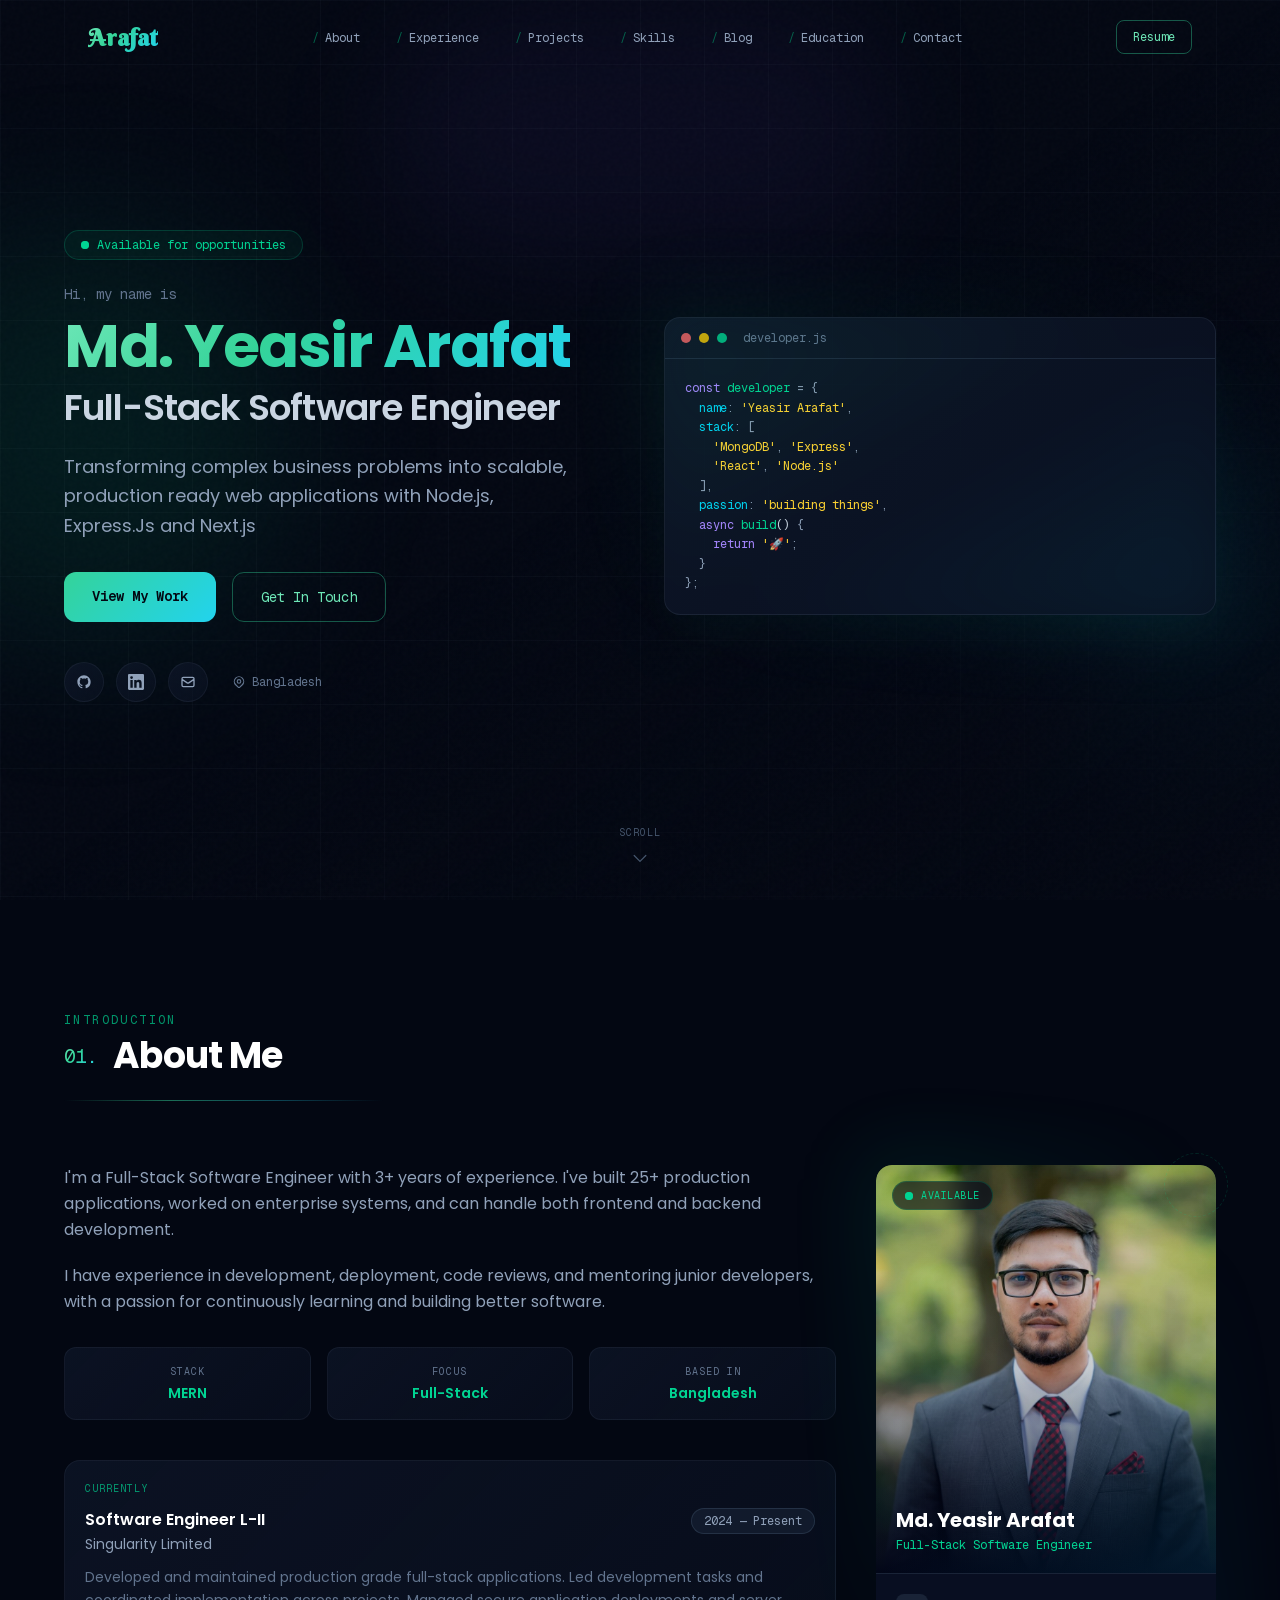
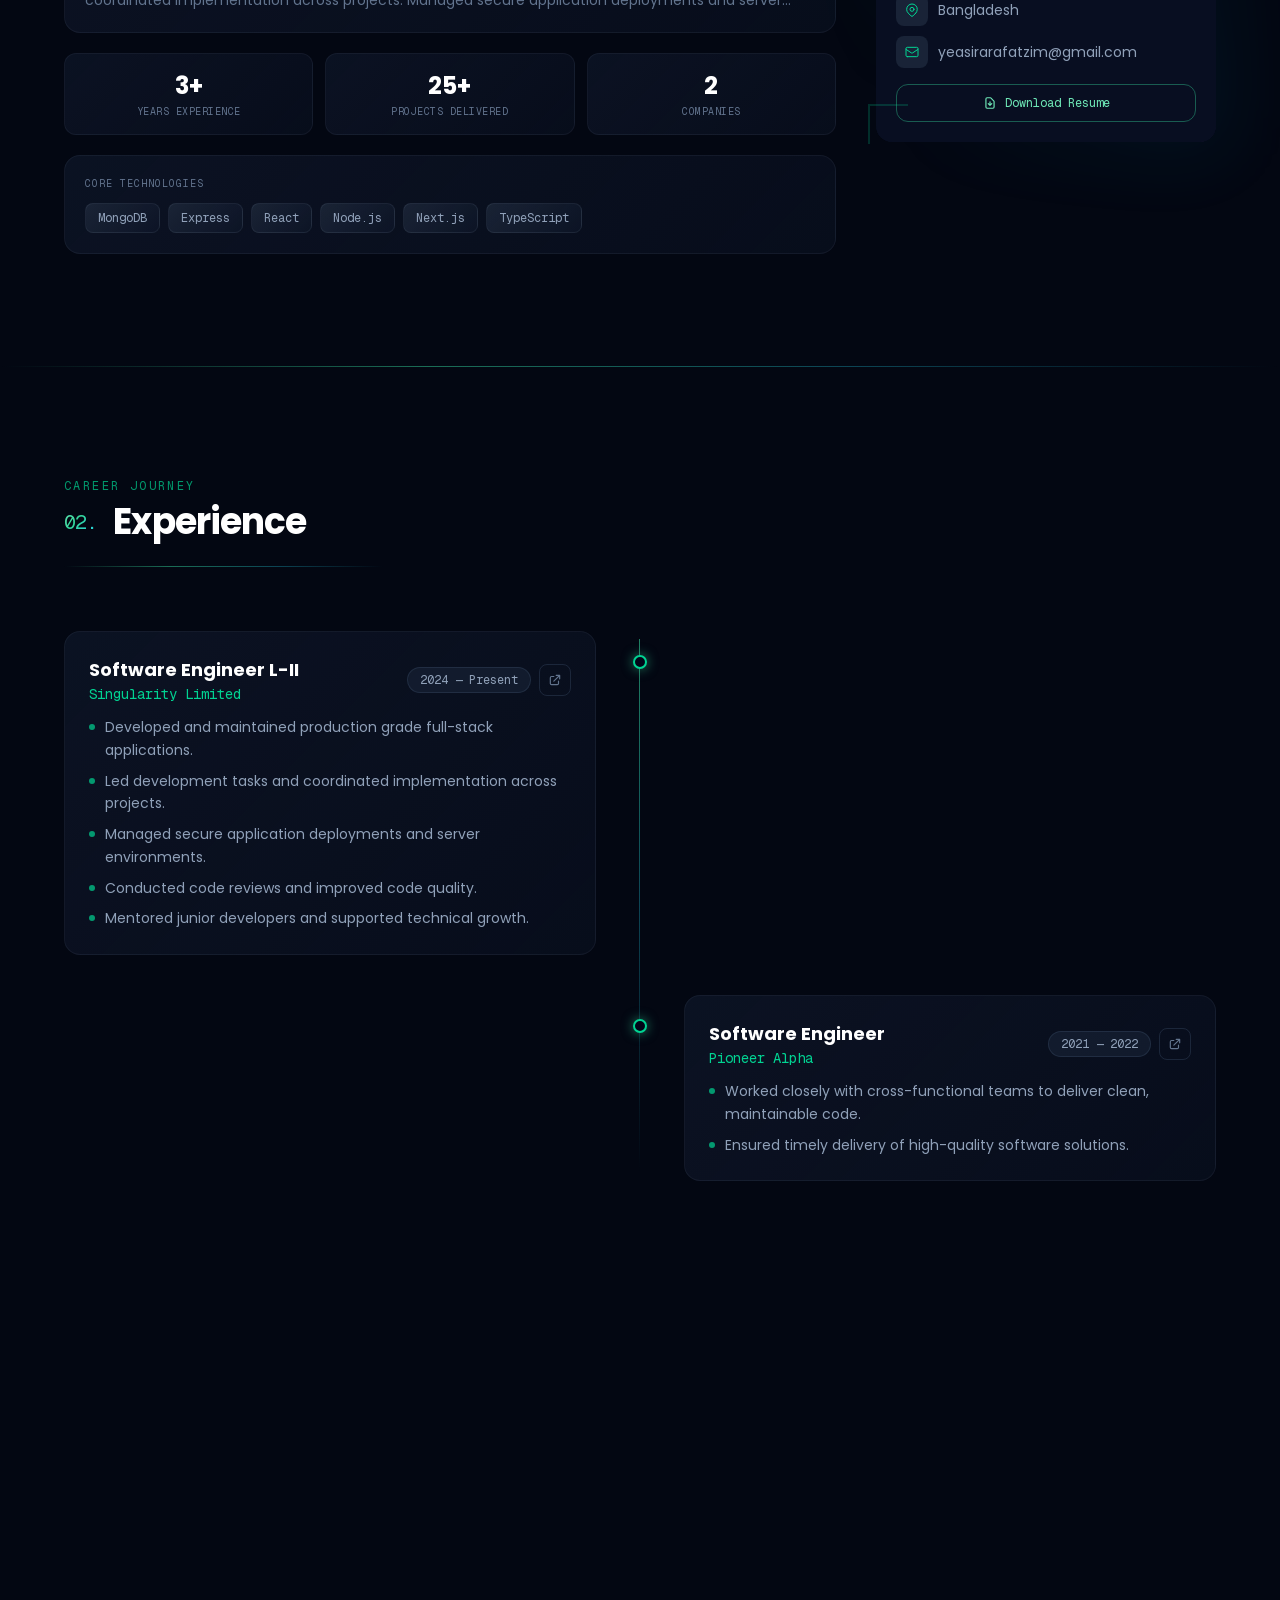
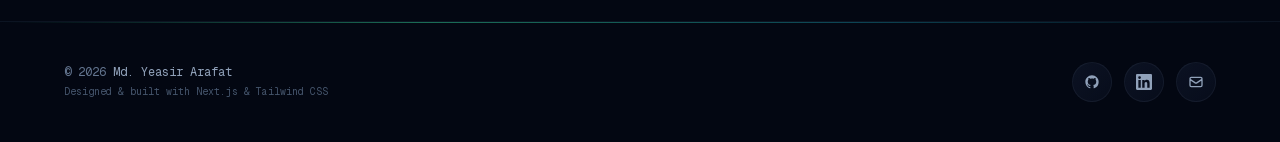
==== commit 192333a7: "new blog add" ====
--- a/index.html
+++ b/index.html
@@ -1,4 +1,4 @@
-<!DOCTYPE html><html lang="en" class="poppins_64e8085c-module__7szA1q__variable berkshire_swash_313d9a78-module__TPMO2a__variable geist_mono_eb58308d-module__w_p2Lq__variable antialiased custom-scrollbar"><head><meta charSet="utf-8"/><meta name="viewport" content="width=device-width, initial-scale=1"/><link rel="preload" href="/_next/static/media/47fe1b7cd6e6ed85-s.p.3bh2vc0w-r-ll.woff2" as="font" crossorigin="" type="font/woff2"/><link rel="preload" href="/_next/static/media/797e433ab948586e-s.p.0r6juujl39pe6.woff2" as="font" crossorigin="" type="font/woff2"/><link rel="preload" href="/_next/static/media/8e6fa89aa22d24ec-s.p.2o7m9ogm38dql.woff2" as="font" crossorigin="" type="font/woff2"/><link rel="preload" href="/_next/static/media/a218039a3287bcfd-s.p.43zbiuwnnoiok.woff2" as="font" crossorigin="" type="font/woff2"/><link rel="preload" href="/_next/static/media/b287a8439b55cc7b-s.p.1fsx8gzoe41wj.woff2" as="font" crossorigin="" type="font/woff2"/><link rel="preload" href="/_next/static/media/e2334d715941921e-s.p.3o_v2fun1jzxk.woff2" as="font" crossorigin="" type="font/woff2"/><link rel="preload" as="image" href="/YeasirArafat.jpeg"/><link rel="stylesheet" href="/_next/static/chunks/14s-ricklb51k.css" data-precedence="next"/><link rel="stylesheet" href="/_next/static/chunks/1j_vldtdm5ldl.css" data-precedence="next"/><link rel="preload" as="script" fetchPriority="low" href="/_next/static/chunks/2zjueh7t2vecu.js"/><script src="/_next/static/chunks/2jy_f71py5s_w.js" async=""></script><script src="/_next/static/chunks/3peubv2924kx4.js" async=""></script><script src="/_next/static/chunks/24vonj8wx89rr.js" async=""></script><script src="/_next/static/chunks/0paxexg6-m0de.js" async=""></script><script src="/_next/static/chunks/turbopack-0x7kjgjutrvac.js" async=""></script><script src="/_next/static/chunks/2vltxo8lqawhu.js" async=""></script><script src="/_next/static/chunks/14mrh2-p_w84d.js" async=""></script><script src="/_next/static/chunks/19av6hkz3id3w.js" async=""></script><script src="/_next/static/chunks/16_cvrsn32mpg.js" async=""></script><script src="/_next/static/chunks/3jdhzoltcxcap.js" async=""></script><meta name="next-size-adjust" content=""/><title>Md. Yeasir Arafat</title><meta name="description" content="I build scalable web applications with MongoDB, Express, React, Next.js and Node.js."/><meta property="og:title" content="Md. Yeasir Arafat"/><meta property="og:description" content="I build scalable web applications with MongoDB, Express, React, Next.js and Node.js."/><meta property="og:url" content="https://yeasirarafatzim.github.io"/><meta property="og:site_name" content="Md. Yeasir Arafat"/><meta property="og:locale" content="en_US"/><meta property="og:image" content="https://yeasirarafatzim.github.io/YeasirArafat.jpeg"/><meta property="og:image:alt" content="Md. Yeasir Arafat — Full-Stack Software Engineer"/><meta property="og:type" content="website"/><meta name="twitter:card" content="summary_large_image"/><meta name="twitter:title" content="Md. Yeasir Arafat"/><meta name="twitter:description" content="I build scalable web applications with MongoDB, Express, React, Next.js and Node.js."/><meta name="twitter:image" content="https://yeasirarafatzim.github.io/YeasirArafat.jpeg"/><link rel="icon" href="/favicon.ico?favicon.3u1c1qaq9yc0l.ico" sizes="48x48" type="image/x-icon"/><script src="/_next/static/chunks/0cz1d0mv5g_q7.js" noModule=""></script></head><body class="min-h-screen font-sans"><div hidden=""><!--$--><!--/$--></div><!--$!--><template data-dgst="BAILOUT_TO_CLIENT_SIDE_RENDERING"></template><!--/$--><div class="noise-overlay relative"><div class="pointer-events-none fixed inset-0 -z-10 overflow-hidden [contain:strict] [transform:translateZ(0)]" aria-hidden="true"><div class="bg-grid absolute inset-0"></div><div class="animate-float-slow absolute -left-32 top-1/4 h-[420px] w-[420px] rounded-full bg-emerald-500/10 blur-[80px]"></div><div class="animate-float-slow absolute -right-32 top-1/2 h-[340px] w-[340px] rounded-full bg-cyan-500/8 blur-[70px] [animation-delay:4s]"></div><div class="animate-pulse-glow absolute left-1/2 top-0 h-[260px] w-[520px] -translate-x-1/2 rounded-full bg-violet-500/5 blur-[60px]"></div><div class="absolute inset-0 bg-linear-to-br from-transparent via-transparent to-[#030712]"></div></div><header class="fixed top-0 z-50 w-full transition-all duration-500 border-b bg-transparent py-5 border-transparent"><nav class="mx-auto flex max-w-6xl items-center justify-between px-6"><a href="/#home" class="group font-brand text-xl tracking-normal sm:text-2xl"><span class="gradient-text transition-all duration-300 group-hover:brightness-110 font-bold">Arafat</span></a><ul class="hidden items-center gap-1 md:flex"><li><a href="/#about" class="rounded-lg px-4 py-2 font-mono text-xs text-slate-400 transition-all hover:bg-slate-800/50 hover:text-emerald-400"><span class="mr-1.5 text-emerald-500/50">/</span>About</a></li><li><a href="/#skills" class="rounded-lg px-4 py-2 font-mono text-xs text-slate-400 transition-all hover:bg-slate-800/50 hover:text-emerald-400"><span class="mr-1.5 text-emerald-500/50">/</span>Skills</a></li><li><a href="/#projects" class="rounded-lg px-4 py-2 font-mono text-xs text-slate-400 transition-all hover:bg-slate-800/50 hover:text-emerald-400"><span class="mr-1.5 text-emerald-500/50">/</span>Projects</a></li><li><a href="/#experience" class="rounded-lg px-4 py-2 font-mono text-xs text-slate-400 transition-all hover:bg-slate-800/50 hover:text-emerald-400"><span class="mr-1.5 text-emerald-500/50">/</span>Experience</a></li><li><a href="/#education" class="rounded-lg px-4 py-2 font-mono text-xs text-slate-400 transition-all hover:bg-slate-800/50 hover:text-emerald-400"><span class="mr-1.5 text-emerald-500/50">/</span>Education</a></li><li><a href="/#blog" class="rounded-lg px-4 py-2 font-mono text-xs text-slate-400 transition-all hover:bg-slate-800/50 hover:text-emerald-400"><span class="mr-1.5 text-emerald-500/50">/</span>Blog</a></li><li><a href="/#contact" class="rounded-lg px-4 py-2 font-mono text-xs text-slate-400 transition-all hover:bg-slate-800/50 hover:text-emerald-400"><span class="mr-1.5 text-emerald-500/50">/</span>Contact</a></li></ul><div class="hidden items-center gap-3 md:flex"><a href="/YeasirArafat.pdf" target="_blank" rel="noopener noreferrer" class="btn-outline-glow rounded-lg px-4 py-2 font-mono text-xs">Resume</a></div><button type="button" class="flex h-10 w-10 items-center justify-center rounded-lg glass-card text-slate-400 md:hidden" aria-label="Toggle menu"><svg class="h-5 w-5" fill="none" stroke="currentColor" viewBox="0 0 24 24"><path stroke-linecap="round" stroke-linejoin="round" stroke-width="2" d="M4 6h16M4 12h16M4 18h16"></path></svg></button></nav></header><div><main class="relative z-10"><section id="home" class="relative flex min-h-screen items-center px-6 pt-24 pb-16"><div class="mx-auto grid w-full max-w-6xl items-center gap-12 lg:grid-cols-2"><div><div class="animate-fade-up mb-6 inline-flex items-center gap-2 rounded-full border border-emerald-400/20 bg-emerald-400/5 px-4 py-1.5"><span class="relative flex h-2 w-2"><span class="absolute inline-flex h-full w-full animate-ping rounded-full bg-emerald-400 opacity-75"></span><span class="relative inline-flex h-2 w-2 rounded-full bg-emerald-400"></span></span><span class="font-mono text-xs text-emerald-400">Available for opportunities</span></div><p class="animate-fade-up delay-100 mb-3 font-mono text-sm text-slate-500">Hi, my name is</p><h1 class="animate-fade-up delay-200 mb-3 text-4xl font-bold tracking-tight sm:text-5xl lg:text-6xl"><span class="gradient-text">Md. Yeasir Arafat</span></h1><h2 class="animate-fade-up delay-300 mb-6 text-2xl font-semibold tracking-tight text-slate-300 sm:text-3xl lg:text-4xl">Full-Stack Software Engineer</h2><p class="animate-fade-up delay-400 mb-8 max-w-lg text-base leading-relaxed text-slate-400 sm:text-lg">I build scalable web applications with MongoDB, Express, React, Next.js and Node.js.</p><div class="animate-fade-up delay-500 mb-10 flex flex-wrap gap-4"><a href="#projects" class="btn-glow rounded-xl px-7 py-3.5 font-mono text-sm">View My Work</a><a href="#contact" class="btn-outline-glow rounded-xl px-7 py-3.5 font-mono text-sm">Get In Touch</a></div><div class="animate-fade-up delay-600 flex items-center gap-6"><ul class="flex items-center gap-3 "><li><a href="https://github.com/YeasirArafatZim" target="_blank" rel="noopener noreferrer" aria-label="GitHub" class="flex h-10 w-10 items-center justify-center rounded-full glass-card text-slate-400 transition-all duration-300 hover:border-emerald-400/30 hover:text-emerald-400 hover:shadow-[0_0_20px_rgb(52_211_153/0.15)]"><svg class="h-4 w-4" fill="currentColor" viewBox="0 0 24 24" aria-hidden="true"><path fill-rule="evenodd" d="M12 2C6.477 2 2 6.484 2 12.017c0 4.425 2.865 8.18 6.839 9.504.5.092.682-.217.682-.483 0-.237-.008-.868-.013-1.703-2.782.605-3.369-1.343-3.369-1.343-.454-1.158-1.11-1.466-1.11-1.466-.908-.62.069-.608.069-.608 1.003.07 1.531 1.032 1.531 1.032.892 1.53 2.341 1.088 2.91.832.092-.647.35-1.088.636-1.338-2.22-.253-4.555-1.113-4.555-4.951 0-1.093.39-1.988 1.029-2.688-.103-.253-.446-1.272.098-2.65 0 0 .84-.27 2.75 1.026A9.564 9.564 0 0112 6.844c.85.004 1.705.115 2.504.337 1.909-1.296 2.747-1.027 2.747-1.027.546 1.379.202 2.398.1 2.651.64.7 1.028 1.595 1.028 2.688 0 3.848-2.339 4.695-4.566 4.943.359.309.678.92.678 1.855 0 1.338-.012 2.419-.012 2.747 0 .268.18.58.688.482A10.019 10.019 0 0022 12.017C22 6.484 17.522 2 12 2z" clip-rule="evenodd"></path></svg></a></li><li><a href="https://www.linkedin.com/in/arafat99/" target="_blank" rel="noopener noreferrer" aria-label="LinkedIn" class="flex h-10 w-10 items-center justify-center rounded-full glass-card text-slate-400 transition-all duration-300 hover:border-emerald-400/30 hover:text-emerald-400 hover:shadow-[0_0_20px_rgb(52_211_153/0.15)]"><svg class="h-4 w-4" fill="currentColor" viewBox="0 0 24 24" aria-hidden="true"><path d="M20.447 20.452h-3.554v-5.569c0-1.328-.027-3.037-1.852-3.037-1.853 0-2.136 1.445-2.136 2.939v5.667H9.351V9h3.414v1.561h.046c.477-.9 1.637-1.85 3.37-1.85 3.601 0 4.267 2.37 4.267 5.455v6.286zM5.337 7.433a2.062 2.062 0 01-2.063-2.065 2.064 2.064 0 114.127 0 2.063 2.063 0 01-2.063 2.065zm1.782 13.019H3.555V9h3.564v11.452zM22.225 0H1.771C.792 0 0 .774 0 1.729v20.542C0 23.227.792 24 1.771 24h20.451C23.2 24 24 23.227 24 22.271V1.729C24 .774 23.2 0 22.222 0h.003z"></path></svg></a></li><li><a href="mailto:yeasirarafatzim@gmail.com" aria-label="Email" class="flex h-10 w-10 items-center justify-center rounded-full glass-card text-slate-400 transition-all duration-300 hover:border-emerald-400/30 hover:text-emerald-400 hover:shadow-[0_0_20px_rgb(52_211_153/0.15)]"><svg class="h-4 w-4" fill="none" stroke="currentColor" viewBox="0 0 24 24" aria-hidden="true"><path stroke-linecap="round" stroke-linejoin="round" stroke-width="2" d="M3 8l7.89 5.26a2 2 0 002.22 0L21 8M5 19h14a2 2 0 002-2V7a2 2 0 00-2-2H5a2 2 0 00-2 2v10a2 2 0 002 2z"></path></svg></a></li></ul><span class="hidden items-center gap-1.5 font-mono text-xs text-slate-500 sm:flex"><svg class="h-3.5 w-3.5" fill="none" stroke="currentColor" viewBox="0 0 24 24"><path stroke-linecap="round" stroke-linejoin="round" stroke-width="2" d="M17.657 16.657L13.414 20.9a1.998 1.998 0 01-2.827 0l-4.244-4.243a8 8 0 1111.314 0z"></path><path stroke-linecap="round" stroke-linejoin="round" stroke-width="2" d="M15 11a3 3 0 11-6 0 3 3 0 016 0z"></path></svg>Bangladesh</span></div></div><div class="animate-fade-up delay-400 relative hidden lg:block"><div class="absolute -inset-4 rounded-3xl bg-linear-to-br from-emerald-500/10 via-transparent to-cyan-500/10 blur-2xl"></div><div class="code-window animate-float hidden overflow-hidden rounded-2xl shadow-2xl shadow-emerald-500/5 lg:block"><div class="flex items-center gap-2 border-b border-slate-700/50 px-4 py-3"><div class="code-dot bg-red-400/80"></div><div class="code-dot bg-yellow-400/80"></div><div class="code-dot bg-emerald-400/80"></div><span class="ml-2 font-mono text-xs text-slate-500">developer.js</span></div><pre class="overflow-x-auto p-5 text-xs leading-relaxed text-slate-400"><code><span class="text-violet-400">const</span> <span class="text-emerald-400">developer</span> = <!-- -->{<!-- -->
+<!DOCTYPE html><html lang="en" class="poppins_64e8085c-module__7szA1q__variable berkshire_swash_313d9a78-module__TPMO2a__variable geist_mono_eb58308d-module__w_p2Lq__variable antialiased custom-scrollbar"><head><meta charSet="utf-8"/><meta name="viewport" content="width=device-width, initial-scale=1"/><link rel="preload" href="/_next/static/media/47fe1b7cd6e6ed85-s.p.3bh2vc0w-r-ll.woff2" as="font" crossorigin="" type="font/woff2"/><link rel="preload" href="/_next/static/media/797e433ab948586e-s.p.0r6juujl39pe6.woff2" as="font" crossorigin="" type="font/woff2"/><link rel="preload" href="/_next/static/media/8e6fa89aa22d24ec-s.p.2o7m9ogm38dql.woff2" as="font" crossorigin="" type="font/woff2"/><link rel="preload" href="/_next/static/media/a218039a3287bcfd-s.p.43zbiuwnnoiok.woff2" as="font" crossorigin="" type="font/woff2"/><link rel="preload" href="/_next/static/media/b287a8439b55cc7b-s.p.1fsx8gzoe41wj.woff2" as="font" crossorigin="" type="font/woff2"/><link rel="preload" href="/_next/static/media/e2334d715941921e-s.p.3o_v2fun1jzxk.woff2" as="font" crossorigin="" type="font/woff2"/><link rel="preload" as="image" href="/YeasirArafat.jpeg"/><link rel="stylesheet" href="/_next/static/chunks/00nyy8py4aac4.css" data-precedence="next"/><link rel="stylesheet" href="/_next/static/chunks/1j_vldtdm5ldl.css" data-precedence="next"/><link rel="preload" as="script" fetchPriority="low" href="/_next/static/chunks/2zjueh7t2vecu.js"/><script src="/_next/static/chunks/0t6glo4r4zfys.js" async=""></script><script src="/_next/static/chunks/3peubv2924kx4.js" async=""></script><script src="/_next/static/chunks/24vonj8wx89rr.js" async=""></script><script src="/_next/static/chunks/0paxexg6-m0de.js" async=""></script><script src="/_next/static/chunks/turbopack-3ga92nr3t02_i.js" async=""></script><script src="/_next/static/chunks/3rco3j59jf45b.js" async=""></script><script src="/_next/static/chunks/14mrh2-p_w84d.js" async=""></script><script src="/_next/static/chunks/0udwnydpobqjv.js" async=""></script><script src="/_next/static/chunks/3lr4a0zams-3k.js" async=""></script><script src="/_next/static/chunks/1gfosnydnjq4g.js" async=""></script><meta name="next-size-adjust" content=""/><title>Md. Yeasir Arafat</title><meta name="description" content="Transforming complex business problems into scalable, production ready web applications with Node.js, Express.Js and Next.js"/><meta property="og:title" content="Md. Yeasir Arafat"/><meta property="og:description" content="Transforming complex business problems into scalable, production ready web applications with Node.js, Express.Js and Next.js"/><meta property="og:url" content="https://yeasirarafatzim.github.io"/><meta property="og:site_name" content="Md. Yeasir Arafat"/><meta property="og:locale" content="en_US"/><meta property="og:image" content="https://yeasirarafatzim.github.io/YeasirArafat.jpeg"/><meta property="og:image:alt" content="Md. Yeasir Arafat — Full-Stack Software Engineer"/><meta property="og:type" content="website"/><meta name="twitter:card" content="summary_large_image"/><meta name="twitter:title" content="Md. Yeasir Arafat"/><meta name="twitter:description" content="Transforming complex business problems into scalable, production ready web applications with Node.js, Express.Js and Next.js"/><meta name="twitter:image" content="https://yeasirarafatzim.github.io/YeasirArafat.jpeg"/><link rel="icon" href="/favicon.ico?favicon.3u1c1qaq9yc0l.ico" sizes="48x48" type="image/x-icon"/><script src="/_next/static/chunks/0cz1d0mv5g_q7.js" noModule=""></script></head><body class="min-h-screen font-sans"><div hidden=""><!--$--><!--/$--></div><!--$!--><template data-dgst="BAILOUT_TO_CLIENT_SIDE_RENDERING"></template><!--/$--><div class="noise-overlay relative"><div class="pointer-events-none fixed inset-0 -z-10 overflow-hidden [contain:strict] [transform:translateZ(0)]" aria-hidden="true"><div class="bg-grid absolute inset-0"></div><div class="animate-float-slow absolute -left-32 top-1/4 h-[420px] w-[420px] rounded-full bg-emerald-500/10 blur-[80px]"></div><div class="animate-float-slow absolute -right-32 top-1/2 h-[340px] w-[340px] rounded-full bg-cyan-500/8 blur-[70px] [animation-delay:4s]"></div><div class="animate-pulse-glow absolute left-1/2 top-0 h-[260px] w-[520px] -translate-x-1/2 rounded-full bg-violet-500/5 blur-[60px]"></div><div class="absolute inset-0 bg-linear-to-br from-transparent via-transparent to-[#030712]"></div></div><header class="fixed top-0 z-50 w-full transition-all duration-500 border-b bg-transparent py-5 border-transparent"><nav class="mx-auto flex max-w-6xl items-center justify-between px-6"><a href="/#home" class="group font-brand text-xl tracking-normal sm:text-2xl"><span class="gradient-text transition-all duration-300 group-hover:brightness-110 font-bold">Arafat</span></a><ul class="hidden items-center gap-1 lg:flex"><li><a href="/#about" class="rounded-lg px-4 py-2 font-mono text-xs text-slate-400 transition-all hover:bg-slate-800/50 hover:text-emerald-400"><span class="mr-1.5 text-emerald-500/50">/</span>About</a></li><li><a href="/#experience" class="rounded-lg px-4 py-2 font-mono text-xs text-slate-400 transition-all hover:bg-slate-800/50 hover:text-emerald-400"><span class="mr-1.5 text-emerald-500/50">/</span>Experience</a></li><li><a href="/#projects" class="rounded-lg px-4 py-2 font-mono text-xs text-slate-400 transition-all hover:bg-slate-800/50 hover:text-emerald-400"><span class="mr-1.5 text-emerald-500/50">/</span>Projects</a></li><li><a href="/#skills" class="rounded-lg px-4 py-2 font-mono text-xs text-slate-400 transition-all hover:bg-slate-800/50 hover:text-emerald-400"><span class="mr-1.5 text-emerald-500/50">/</span>Skills</a></li><li><a href="/#blog" class="rounded-lg px-4 py-2 font-mono text-xs text-slate-400 transition-all hover:bg-slate-800/50 hover:text-emerald-400"><span class="mr-1.5 text-emerald-500/50">/</span>Blog</a></li><li><a href="/#education" class="rounded-lg px-4 py-2 font-mono text-xs text-slate-400 transition-all hover:bg-slate-800/50 hover:text-emerald-400"><span class="mr-1.5 text-emerald-500/50">/</span>Education</a></li><li><a href="/#contact" class="rounded-lg px-4 py-2 font-mono text-xs text-slate-400 transition-all hover:bg-slate-800/50 hover:text-emerald-400"><span class="mr-1.5 text-emerald-500/50">/</span>Contact</a></li></ul><div class="hidden items-center gap-3 lg:flex"><a href="/YeasirArafat.pdf" target="_blank" rel="noopener noreferrer" class="btn-outline-glow rounded-lg px-4 py-2 font-mono text-xs">Resume</a></div><button type="button" class="flex h-10 w-10 items-center justify-center rounded-lg glass-card text-slate-400 lg:hidden" aria-label="Toggle menu"><svg class="h-5 w-5" fill="none" stroke="currentColor" viewBox="0 0 24 24"><path stroke-linecap="round" stroke-linejoin="round" stroke-width="2" d="M4 6h16M4 12h16M4 18h16"></path></svg></button></nav></header><div><main class="relative z-10"><section id="home" class="relative flex min-h-screen items-center px-6 pt-24 pb-16"><div class="mx-auto grid w-full max-w-6xl items-center gap-12 lg:grid-cols-2"><div><div class="animate-fade-up mb-6 inline-flex items-center gap-2 rounded-full border border-emerald-400/20 bg-emerald-400/5 px-4 py-1.5"><span class="relative flex h-2 w-2"><span class="absolute inline-flex h-full w-full animate-ping rounded-full bg-emerald-400 opacity-75"></span><span class="relative inline-flex h-2 w-2 rounded-full bg-emerald-400"></span></span><span class="font-mono text-xs text-emerald-400">Available for opportunities</span></div><p class="animate-fade-up delay-100 mb-3 font-mono text-sm text-slate-500">Hi, my name is</p><h1 class="animate-fade-up delay-200 mb-3 text-4xl font-bold tracking-tight sm:text-5xl lg:text-6xl"><span class="gradient-text">Md. Yeasir Arafat</span></h1><h2 class="animate-fade-up delay-300 mb-6 text-2xl font-semibold tracking-tight text-slate-300 sm:text-3xl lg:text-4xl">Full-Stack Software Engineer</h2><p class="animate-fade-up delay-400 mb-8 max-w-lg text-base leading-relaxed text-slate-400 sm:text-lg">Transforming complex business problems into scalable, production ready web applications with Node.js, Express.Js and Next.js</p><div class="animate-fade-up delay-500 mb-10 flex flex-wrap gap-4"><a href="#projects" class="btn-glow rounded-xl px-7 py-3.5 font-mono text-sm">View My Work</a><a href="#contact" class="btn-outline-glow rounded-xl px-7 py-3.5 font-mono text-sm">Get In Touch</a></div><div class="animate-fade-up delay-600 flex items-center gap-6"><ul class="flex items-center gap-3 "><li><a href="https://github.com/YeasirArafatZim" target="_blank" rel="noopener noreferrer" aria-label="GitHub" class="flex h-10 w-10 items-center justify-center rounded-full glass-card text-slate-400 transition-all duration-300 hover:border-emerald-400/30 hover:text-emerald-400 hover:shadow-[0_0_20px_rgb(52_211_153/0.15)]"><svg class="h-4 w-4" fill="currentColor" viewBox="0 0 24 24" aria-hidden="true"><path fill-rule="evenodd" d="M12 2C6.477 2 2 6.484 2 12.017c0 4.425 2.865 8.18 6.839 9.504.5.092.682-.217.682-.483 0-.237-.008-.868-.013-1.703-2.782.605-3.369-1.343-3.369-1.343-.454-1.158-1.11-1.466-1.11-1.466-.908-.62.069-.608.069-.608 1.003.07 1.531 1.032 1.531 1.032.892 1.53 2.341 1.088 2.91.832.092-.647.35-1.088.636-1.338-2.22-.253-4.555-1.113-4.555-4.951 0-1.093.39-1.988 1.029-2.688-.103-.253-.446-1.272.098-2.65 0 0 .84-.27 2.75 1.026A9.564 9.564 0 0112 6.844c.85.004 1.705.115 2.504.337 1.909-1.296 2.747-1.027 2.747-1.027.546 1.379.202 2.398.1 2.651.64.7 1.028 1.595 1.028 2.688 0 3.848-2.339 4.695-4.566 4.943.359.309.678.92.678 1.855 0 1.338-.012 2.419-.012 2.747 0 .268.18.58.688.482A10.019 10.019 0 0022 12.017C22 6.484 17.522 2 12 2z" clip-rule="evenodd"></path></svg></a></li><li><a href="https://www.linkedin.com/in/arafat99/" target="_blank" rel="noopener noreferrer" aria-label="LinkedIn" class="flex h-10 w-10 items-center justify-center rounded-full glass-card text-slate-400 transition-all duration-300 hover:border-emerald-400/30 hover:text-emerald-400 hover:shadow-[0_0_20px_rgb(52_211_153/0.15)]"><svg class="h-4 w-4" fill="currentColor" viewBox="0 0 24 24" aria-hidden="true"><path d="M20.447 20.452h-3.554v-5.569c0-1.328-.027-3.037-1.852-3.037-1.853 0-2.136 1.445-2.136 2.939v5.667H9.351V9h3.414v1.561h.046c.477-.9 1.637-1.85 3.37-1.85 3.601 0 4.267 2.37 4.267 5.455v6.286zM5.337 7.433a2.062 2.062 0 01-2.063-2.065 2.064 2.064 0 114.127 0 2.063 2.063 0 01-2.063 2.065zm1.782 13.019H3.555V9h3.564v11.452zM22.225 0H1.771C.792 0 0 .774 0 1.729v20.542C0 23.227.792 24 1.771 24h20.451C23.2 24 24 23.227 24 22.271V1.729C24 .774 23.2 0 22.222 0h.003z"></path></svg></a></li><li><a href="mailto:yeasirarafatzim@gmail.com" aria-label="Email" class="flex h-10 w-10 items-center justify-center rounded-full glass-card text-slate-400 transition-all duration-300 hover:border-emerald-400/30 hover:text-emerald-400 hover:shadow-[0_0_20px_rgb(52_211_153/0.15)]"><svg class="h-4 w-4" fill="none" stroke="currentColor" viewBox="0 0 24 24" aria-hidden="true"><path stroke-linecap="round" stroke-linejoin="round" stroke-width="2" d="M3 8l7.89 5.26a2 2 0 002.22 0L21 8M5 19h14a2 2 0 002-2V7a2 2 0 00-2-2H5a2 2 0 00-2 2v10a2 2 0 002 2z"></path></svg></a></li></ul><span class="hidden items-center gap-1.5 font-mono text-xs text-slate-500 sm:flex"><svg class="h-3.5 w-3.5" fill="none" stroke="currentColor" viewBox="0 0 24 24"><path stroke-linecap="round" stroke-linejoin="round" stroke-width="2" d="M17.657 16.657L13.414 20.9a1.998 1.998 0 01-2.827 0l-4.244-4.243a8 8 0 1111.314 0z"></path><path stroke-linecap="round" stroke-linejoin="round" stroke-width="2" d="M15 11a3 3 0 11-6 0 3 3 0 016 0z"></path></svg>Bangladesh</span></div></div><div class="animate-fade-up delay-400 relative hidden lg:block"><div class="absolute -inset-4 rounded-3xl bg-linear-to-br from-emerald-500/10 via-transparent to-cyan-500/10 blur-2xl"></div><div class="code-window animate-float hidden overflow-hidden rounded-2xl shadow-2xl shadow-emerald-500/5 lg:block"><div class="flex items-center gap-2 border-b border-slate-700/50 px-4 py-3"><div class="code-dot bg-red-400/80"></div><div class="code-dot bg-yellow-400/80"></div><div class="code-dot bg-emerald-400/80"></div><span class="ml-2 font-mono text-xs text-slate-500">developer.js</span></div><pre class="overflow-x-auto p-5 text-xs leading-relaxed text-slate-400"><code><span class="text-violet-400">const</span> <span class="text-emerald-400">developer</span> = <!-- -->{<!-- -->
 <!-- -->  <span class="text-cyan-400">name</span>:<!-- --> <span class="text-amber-300">&#x27;Yeasir Arafat&#x27;</span>,<!-- -->
 <!-- -->  <span class="text-cyan-400">stack</span>: [<!-- -->
 <!-- -->    <span class="text-amber-300">&#x27;MongoDB&#x27;</span>,<!-- --> <span class="text-amber-300">&#x27;Express&#x27;</span>,<!-- -->
@@ -8,4 +8,5 @@
 <!-- -->  <span class="text-violet-400">async</span> <span class="text-emerald-400">build</span><span class="text-slate-300">()</span> <!-- -->{<!-- -->
 <!-- -->    <span class="text-violet-400">return</span> <span class="text-amber-300">&#x27;🚀&#x27;</span>;<!-- -->
 <!-- -->  <!-- -->}<!-- -->
-<!-- -->}<!-- -->;</code></pre></div></div></div><a href="#about" class="absolute bottom-8 left-1/2 -translate-x-1/2 flex flex-col items-center gap-2 text-slate-600 transition-colors hover:text-emerald-400" aria-label="Scroll to about"><span class="font-mono text-[10px] uppercase tracking-widest">Scroll</span><svg class="h-5 w-5 animate-bounce" fill="none" stroke="currentColor" viewBox="0 0 24 24"><path stroke-linecap="round" stroke-linejoin="round" stroke-width="1.5" d="M19 9l-7 7-7-7"></path></svg></a></section><section id="about" class="relative px-6 py-18 md:py-28"><div class="mx-auto max-w-6xl"><div class=""><div class="mb-16"><p class="mb-2 font-mono text-xs uppercase tracking-[0.2em] text-emerald-400/70">Introduction</p><h2 class="flex items-center gap-4 text-3xl font-bold tracking-tight text-white sm:text-4xl"><span class="gradient-text font-mono text-lg font-normal sm:text-xl">01<!-- -->.</span><span>About Me</span></h2><div class="section-glow mt-6 max-w-xs"></div></div></div><div class="grid gap-10 lg:grid-cols-[1fr_340px] lg:items-stretch"><div class="h-full"><div class="flex h-full flex-col"><div class="space-y-5 text-base leading-relaxed text-slate-400"><p>I&#x27;m a Full-Stack Software Engineer with 3+ years of experience. I&#x27;ve built 25+ production applications, worked on enterprise systems, and can handle both frontend and backend development.</p><p>I have experience in development, deployment, code reviews, and mentoring junior developers, with a passion for continuously learning and building better software.</p></div><div class="mt-8 grid grid-cols-1 gap-3 sm:grid-cols-3 sm:gap-4"><div class=" glass-card glass-card-hover flex items-center justify-between rounded-xl px-4 py-3 sm:block sm:p-4 sm:text-center"><p class="font-mono text-[10px] uppercase tracking-widest text-slate-500 sm:mb-1">Stack</p><p class="text-sm font-semibold text-emerald-400">MERN</p></div><div class=" glass-card glass-card-hover flex items-center justify-between rounded-xl px-4 py-3 sm:block sm:p-4 sm:text-center"><p class="font-mono text-[10px] uppercase tracking-widest text-slate-500 sm:mb-1">Focus</p><p class="text-sm font-semibold text-emerald-400">Full-Stack</p></div><div class="hidden sm:block glass-card glass-card-hover flex items-center justify-between rounded-xl px-4 py-3 sm:block sm:p-4 sm:text-center"><p class="font-mono text-[10px] uppercase tracking-widest text-slate-500 sm:mb-1">Based in</p><p class="text-sm font-semibold text-emerald-400">Bangladesh</p></div></div><div class="mt-8 flex flex-1 flex-col gap-5 lg:mt-10"><div class="glass-card glass-card-hover rounded-2xl p-5"><p class="mb-3 font-mono text-[10px] uppercase tracking-widest text-emerald-400/70">Currently</p><div class="flex flex-wrap items-start justify-between gap-3"><div><p class="font-semibold text-white">Software Engineer L-II</p><p class="mt-0.5 text-sm text-slate-400">Singularity Limited</p></div><span class="rounded-full border border-slate-700/60 bg-slate-800/50 px-3 py-1 font-mono text-xs text-slate-400">2024 — Present</span></div><p class="mt-3 text-sm leading-relaxed text-slate-500 line-clamp-2">Developed and maintained production grade full-stack applications. Led development tasks and coordinated implementation across projects. Managed secure application deployments and server environments. Conducted code reviews and improved code quality. Mentored junior developers and supported technical growth.</p></div><div class="grid grid-cols-3 gap-3"><div class="glass-card rounded-xl px-3 py-4 text-center sm:px-4"><p class="text-xl font-bold text-white sm:text-2xl">3+</p><p class="mt-1 font-mono text-[9px] uppercase leading-tight tracking-wider text-slate-500 sm:text-[10px]">Years Experience</p></div><div class="glass-card rounded-xl px-3 py-4 text-center sm:px-4"><p class="text-xl font-bold text-white sm:text-2xl">25+</p><p class="mt-1 font-mono text-[9px] uppercase leading-tight tracking-wider text-slate-500 sm:text-[10px]">Projects Delivered</p></div><div class="glass-card rounded-xl px-3 py-4 text-center sm:px-4"><p class="text-xl font-bold text-white sm:text-2xl">2</p><p class="mt-1 font-mono text-[9px] uppercase leading-tight tracking-wider text-slate-500 sm:text-[10px]">Companies</p></div></div><div class="glass-card rounded-2xl p-5"><p class="mb-3 font-mono text-[10px] uppercase tracking-widest text-slate-500">Core Technologies</p><ul class="flex flex-wrap gap-2"><li class="skill-pill rounded-lg px-3 py-1.5 font-mono text-xs text-slate-400">MongoDB</li><li class="skill-pill rounded-lg px-3 py-1.5 font-mono text-xs text-slate-400">Express</li><li class="skill-pill rounded-lg px-3 py-1.5 font-mono text-xs text-slate-400">React</li><li class="skill-pill rounded-lg px-3 py-1.5 font-mono text-xs text-slate-400">Node.js</li><li class="skill-pill rounded-lg px-3 py-1.5 font-mono text-xs text-slate-400">Next.js</li><li class="skill-pill rounded-lg px-3 py-1.5 font-mono text-xs text-slate-400">TypeScript</li></ul></div></div></div></div><div class=""><div class="group relative mx-auto w-full max-w-sm lg:max-w-none"><div class="absolute -inset-4 rounded-3xl bg-linear-to-br from-emerald-500/15 via-transparent to-cyan-500/10 opacity-80 blur-2xl transition-opacity duration-500 group-hover:opacity-100"></div><div class="gradient-border relative overflow-hidden rounded-2xl"><div class="relative overflow-hidden rounded-[calc(1rem-1px)] bg-slate-950"><div class="relative aspect-4/5 w-full overflow-hidden sm:aspect-5/6"><img alt="Md. Yeasir Arafat" decoding="async" data-nimg="fill" class="object-cover object-top transition-transform duration-700 group-hover:scale-105" style="position:absolute;height:100%;width:100%;left:0;top:0;right:0;bottom:0;color:transparent" src="/YeasirArafat.jpeg"/><div class="absolute inset-0 bg-linear-to-t from-slate-950 via-slate-950/20 to-transparent"></div><div class="absolute inset-0 bg-linear-to-br from-emerald-500/10 via-transparent to-cyan-500/10"></div><div class="absolute left-4 top-4 flex items-center gap-2 rounded-full border border-emerald-400/20 bg-slate-950/60 px-3 py-1.5 backdrop-blur-md"><span class="relative flex h-2 w-2"><span class="absolute inline-flex h-full w-full animate-ping rounded-full bg-emerald-400 opacity-75"></span><span class="relative inline-flex h-2 w-2 rounded-full bg-emerald-400"></span></span><span class="font-mono text-[10px] uppercase tracking-wider text-emerald-400">Available</span></div><div class="absolute bottom-0 left-0 right-0 p-5"><p class="text-lg font-bold leading-tight text-white sm:text-xl">Md. Yeasir Arafat</p><p class="mt-1 font-mono text-xs text-emerald-400">Full-Stack Software Engineer</p></div></div><div class="border-t border-slate-800/80 bg-slate-900/50 p-5"><div class="mb-4 space-y-2.5"><div class="flex items-center gap-2.5 text-sm text-slate-400"><span class="flex h-8 w-8 shrink-0 items-center justify-center rounded-lg bg-slate-800/80 text-emerald-400"><svg class="h-4 w-4" fill="none" stroke="currentColor" viewBox="0 0 24 24"><path stroke-linecap="round" stroke-linejoin="round" stroke-width="1.5" d="M17.657 16.657L13.414 20.9a1.998 1.998 0 01-2.827 0l-4.244-4.243a8 8 0 1111.314 0z"></path><path stroke-linecap="round" stroke-linejoin="round" stroke-width="1.5" d="M15 11a3 3 0 11-6 0 3 3 0 016 0z"></path></svg></span><span>Bangladesh</span></div><div class="flex items-center gap-2.5 text-sm text-slate-400"><span class="flex h-8 w-8 shrink-0 items-center justify-center rounded-lg bg-slate-800/80 text-emerald-400"><svg class="h-4 w-4" fill="none" stroke="currentColor" viewBox="0 0 24 24"><path stroke-linecap="round" stroke-linejoin="round" stroke-width="1.5" d="M3 8l7.89 5.26a2 2 0 002.22 0L21 8M5 19h14a2 2 0 002-2V7a2 2 0 00-2-2H5a2 2 0 00-2 2v10a2 2 0 002 2z"></path></svg></span><a href="mailto:yeasirarafatzim@gmail.com" class="truncate transition-colors hover:text-emerald-400">yeasirarafatzim@gmail.com</a></div></div><a href="/YeasirArafat.pdf" target="_blank" rel="noopener noreferrer" class="btn-outline-glow flex w-full items-center justify-center gap-2 rounded-xl px-4 py-2.5 font-mono text-xs"><svg class="h-3.5 w-3.5" fill="none" stroke="currentColor" viewBox="0 0 24 24"><path stroke-linecap="round" stroke-linejoin="round" stroke-width="2" d="M12 10v6m0 0l-3-3m3 3l3-3m2 8H7a2 2 0 01-2-2V5a2 2 0 012-2h5.586a1 1 0 01.707.293l5.414 5.414a1 1 0 01.293.707V19a2 2 0 01-2 2z"></path></svg>Download Resume</a></div></div></div><div class="pointer-events-none absolute -right-3 -top-3 h-16 w-16 rounded-full border border-dashed border-emerald-400/15"></div><div class="pointer-events-none absolute -bottom-0.5 -left-2 h-10 w-10 border-l-2 border-t-2 border-emerald-400/20"></div></div></div></div></div></section><section id="skills" class="relative px-6 py-18 md:py-28"><div class="absolute inset-x-0 top-0 section-glow"></div><div class="mx-auto max-w-6xl"><div class=""><div class="mb-16"><p class="mb-2 font-mono text-xs uppercase tracking-[0.2em] text-emerald-400/70">What I work with</p><h2 class="flex items-center gap-4 text-3xl font-bold tracking-tight text-white sm:text-4xl"><span class="gradient-text font-mono text-lg font-normal sm:text-xl">02<!-- -->.</span><span>Skills</span></h2><div class="section-glow mt-6 max-w-xs"></div></div></div><div class="grid gap-6 md:grid-cols-3"><div class=""><div class="glass-card glass-card-hover group h-full rounded-2xl p-6"><div class="mb-5 flex items-center gap-3"><div class="flex h-10 w-10 items-center justify-center rounded-xl bg-emerald-400/10 text-emerald-400 transition-colors group-hover:bg-emerald-400/20"><svg class="h-5 w-5" fill="none" stroke="currentColor" viewBox="0 0 24 24"><path stroke-linecap="round" stroke-linejoin="round" stroke-width="1.5" d="M9.75 17L9 20l-1 1h8l-1-1-.75-3M3 13h18M5 17h14a2 2 0 002-2V5a2 2 0 00-2-2H5a2 2 0 00-2 2v10a2 2 0 002 2z"></path></svg></div><h3 class="font-semibold text-white">Frontend</h3></div><ul class="flex flex-wrap gap-2"><li class="skill-pill rounded-lg px-3 py-1.5 font-mono text-xs text-slate-400">React</li><li class="skill-pill rounded-lg px-3 py-1.5 font-mono text-xs text-slate-400">Next.js</li><li class="skill-pill rounded-lg px-3 py-1.5 font-mono text-xs text-slate-400">JavaScript</li><li class="skill-pill rounded-lg px-3 py-1.5 font-mono text-xs text-slate-400">TypeScript</li><li class="skill-pill rounded-lg px-3 py-1.5 font-mono text-xs text-slate-400">Tailwind CSS</li><li class="skill-pill rounded-lg px-3 py-1.5 font-mono text-xs text-slate-400">Redux</li></ul></div></div><div class=""><div class="glass-card glass-card-hover group h-full rounded-2xl p-6"><div class="mb-5 flex items-center gap-3"><div class="flex h-10 w-10 items-center justify-center rounded-xl bg-emerald-400/10 text-emerald-400 transition-colors group-hover:bg-emerald-400/20"><svg class="h-5 w-5" fill="none" stroke="currentColor" viewBox="0 0 24 24"><path stroke-linecap="round" stroke-linejoin="round" stroke-width="1.5" d="M5 12h14M5 12a2 2 0 01-2-2V6a2 2 0 012-2h14a2 2 0 012 2v4a2 2 0 01-2 2M5 12a2 2 0 00-2 2v4a2 2 0 002 2h14a2 2 0 002-2v-4a2 2 0 00-2-2"></path></svg></div><h3 class="font-semibold text-white">Backend</h3></div><ul class="flex flex-wrap gap-2"><li class="skill-pill rounded-lg px-3 py-1.5 font-mono text-xs text-slate-400">Node.js</li><li class="skill-pill rounded-lg px-3 py-1.5 font-mono text-xs text-slate-400">Express.js</li><li class="skill-pill rounded-lg px-3 py-1.5 font-mono text-xs text-slate-400">REST APIs</li><li class="skill-pill rounded-lg px-3 py-1.5 font-mono text-xs text-slate-400">JWT</li><li class="skill-pill rounded-lg px-3 py-1.5 font-mono text-xs text-slate-400">Socket.io</li></ul></div></div><div class=""><div class="glass-card glass-card-hover group h-full rounded-2xl p-6"><div class="mb-5 flex items-center gap-3"><div class="flex h-10 w-10 items-center justify-center rounded-xl bg-emerald-400/10 text-emerald-400 transition-colors group-hover:bg-emerald-400/20"><svg class="h-5 w-5" fill="none" stroke="currentColor" viewBox="0 0 24 24"><path stroke-linecap="round" stroke-linejoin="round" stroke-width="1.5" d="M4 7v10c0 2.21 3.582 4 8 4s8-1.79 8-4V7M4 7c0 2.21 3.582 4 8 4s8-1.79 8-4M4 7c0-2.21 3.582-4 8-4s8 1.79 8 4"></path></svg></div><h3 class="font-semibold text-white">Database &amp; Tools</h3></div><ul class="flex flex-wrap gap-2"><li class="skill-pill rounded-lg px-3 py-1.5 font-mono text-xs text-slate-400">MongoDB</li><li class="skill-pill rounded-lg px-3 py-1.5 font-mono text-xs text-slate-400">Mongoose</li><li class="skill-pill rounded-lg px-3 py-1.5 font-mono text-xs text-slate-400">Git</li><li class="skill-pill rounded-lg px-3 py-1.5 font-mono text-xs text-slate-400">Docker</li><li class="skill-pill rounded-lg px-3 py-1.5 font-mono text-xs text-slate-400">Postman</li><li class="skill-pill rounded-lg px-3 py-1.5 font-mono text-xs text-slate-400">Vercel</li></ul></div></div></div></div></section><section id="projects" class="relative px-6 pb-18 md:py-28"><div class="mx-auto max-w-6xl"><div class=""><div class="mb-16"><p class="mb-2 font-mono text-xs uppercase tracking-[0.2em] text-emerald-400/70">Selected work</p><h2 class="flex items-center gap-4 text-3xl font-bold tracking-tight text-white sm:text-4xl"><span class="gradient-text font-mono text-lg font-normal sm:text-xl">03<!-- -->.</span><span>Projects</span></h2><div class="section-glow mt-6 max-w-xs"></div></div></div><div class="grid auto-rows-fr gap-5 md:grid-cols-2 lg:grid-cols-3"><div class="h-full"><a href="https://leadsbox.io" target="_blank" rel="noopener noreferrer" aria-label="Lead Management System live site" class="group relative flex h-full flex-col overflow-hidden rounded-2xl glass-card glass-card-hover"><div class="absolute inset-0 bg-linear-to-br from-emerald-500/0 to-cyan-500/0 transition-all duration-500 group-hover:from-emerald-500/5 group-hover:to-cyan-500/5"></div><div class="relative cursor-pointer"><div class="relative w-full overflow-hidden border-b border-slate-800/60 aspect-4/3"><img alt="Lead Management System preview 1" loading="lazy" decoding="async" data-nimg="fill" class="object-cover transition-all duration-700 ease-in-out opacity-100 scale-100" style="position:absolute;height:100%;width:100%;left:0;top:0;right:0;bottom:0;color:transparent" src="/leads/1.webp"/><img alt="Lead Management System preview 2" loading="lazy" decoding="async" data-nimg="fill" class="object-cover transition-all duration-700 ease-in-out opacity-0 scale-105" style="position:absolute;height:100%;width:100%;left:0;top:0;right:0;bottom:0;color:transparent" src="/leads/2.webp"/><img alt="Lead Management System preview 3" loading="lazy" decoding="async" data-nimg="fill" class="object-cover transition-all duration-700 ease-in-out opacity-0 scale-105" style="position:absolute;height:100%;width:100%;left:0;top:0;right:0;bottom:0;color:transparent" src="/leads/3.webp"/><img alt="Lead Management System preview 4" loading="lazy" decoding="async" data-nimg="fill" class="object-cover transition-all duration-700 ease-in-out opacity-0 scale-105" style="position:absolute;height:100%;width:100%;left:0;top:0;right:0;bottom:0;color:transparent" src="/leads/7.webp"/><img alt="Lead Management System preview 5" loading="lazy" decoding="async" data-nimg="fill" class="object-cover transition-all duration-700 ease-in-out opacity-0 scale-105" style="position:absolute;height:100%;width:100%;left:0;top:0;right:0;bottom:0;color:transparent" src="/leads/4.webp"/><img alt="Lead Management System preview 6" loading="lazy" decoding="async" data-nimg="fill" class="object-cover transition-all duration-700 ease-in-out opacity-0 scale-105" style="position:absolute;height:100%;width:100%;left:0;top:0;right:0;bottom:0;color:transparent" src="/leads/5.webp"/><img alt="Lead Management System preview 7" loading="lazy" decoding="async" data-nimg="fill" class="object-cover transition-all duration-700 ease-in-out opacity-0 scale-105" style="position:absolute;height:100%;width:100%;left:0;top:0;right:0;bottom:0;color:transparent" src="/leads/6.webp"/><div class="absolute inset-0 bg-linear-to-t from-slate-950/90 via-slate-950/25 to-slate-950/10"></div><div class="absolute inset-0 bg-linear-to-br from-emerald-500/10 via-transparent to-cyan-500/10 opacity-0 transition-opacity duration-500 group-hover:opacity-100"></div><div class="absolute bottom-3 left-1/2 z-10 flex -translate-x-1/2 gap-1.5"><button type="button" aria-label="Go to image 1" class="h-1.5 rounded-full transition-all duration-300 w-5 bg-emerald-400"></button><button type="button" aria-label="Go to image 2" class="h-1.5 rounded-full transition-all duration-300 w-1.5 bg-slate-500/50 hover:bg-slate-400/70"></button><button type="button" aria-label="Go to image 3" class="h-1.5 rounded-full transition-all duration-300 w-1.5 bg-slate-500/50 hover:bg-slate-400/70"></button><button type="button" aria-label="Go to image 4" class="h-1.5 rounded-full transition-all duration-300 w-1.5 bg-slate-500/50 hover:bg-slate-400/70"></button><button type="button" aria-label="Go to image 5" class="h-1.5 rounded-full transition-all duration-300 w-1.5 bg-slate-500/50 hover:bg-slate-400/70"></button><button type="button" aria-label="Go to image 6" class="h-1.5 rounded-full transition-all duration-300 w-1.5 bg-slate-500/50 hover:bg-slate-400/70"></button><button type="button" aria-label="Go to image 7" class="h-1.5 rounded-full transition-all duration-300 w-1.5 bg-slate-500/50 hover:bg-slate-400/70"></button></div><button type="button" aria-label="Previous image" class="absolute left-2 top-1/2 z-10 flex h-7 w-7 -translate-y-1/2 items-center justify-center rounded-full bg-slate-950/60 text-slate-300 opacity-0 backdrop-blur-sm transition-opacity group-hover:opacity-100 hover:bg-slate-950/80"><svg class="h-3.5 w-3.5" fill="none" stroke="currentColor" viewBox="0 0 24 24"><path stroke-linecap="round" stroke-linejoin="round" stroke-width="2.5" d="M15 19l-7-7 7-7"></path></svg></button><button type="button" aria-label="Next image" class="absolute right-2 top-1/2 z-10 flex h-7 w-7 -translate-y-1/2 items-center justify-center rounded-full bg-slate-950/60 text-slate-300 opacity-0 backdrop-blur-sm transition-opacity group-hover:opacity-100 hover:bg-slate-950/80"><svg class="h-3.5 w-3.5" fill="none" stroke="currentColor" viewBox="0 0 24 24"><path stroke-linecap="round" stroke-linejoin="round" stroke-width="2.5" d="M9 5l7 7-7 7"></path></svg></button></div></div><div class="relative flex flex-1 flex-col p-6 "><h3 class="mb-3 font-bold text-white transition-colors group-hover:text-emerald-400 text-lg">Lead Management System</h3><p class="mb-6 flex-1 text-sm leading-relaxed text-slate-400 line-clamp-3">A multi organization business management platform developed at Singularity Limited to centralize sales and operational workflows, including lead management, deals, employees, sales targets, quotations, invoices, purchase orders, and challans.</p><ul class="flex flex-wrap gap-2 border-t border-slate-800/60 pt-4"><li class="rounded-md bg-slate-800/60 px-2.5 py-1 font-mono text-[11px] text-slate-500 transition-colors group-hover:text-slate-400">Next.js</li><li class="rounded-md bg-slate-800/60 px-2.5 py-1 font-mono text-[11px] text-slate-500 transition-colors group-hover:text-slate-400">Node.js</li><li class="rounded-md bg-slate-800/60 px-2.5 py-1 font-mono text-[11px] text-slate-500 transition-colors group-hover:text-slate-400">MongoDB</li><li class="rounded-md bg-slate-800/60 px-2.5 py-1 font-mono text-[11px] text-slate-500 transition-colors group-hover:text-slate-400">Express</li></ul></div></a></div><div class="h-full"><a href="https://yadearunner.com/" target="_blank" rel="noopener noreferrer" aria-label="Yadea Runner Automobiles live site" class="group relative flex h-full flex-col overflow-hidden rounded-2xl glass-card glass-card-hover"><div class="absolute inset-0 bg-linear-to-br from-emerald-500/0 to-cyan-500/0 transition-all duration-500 group-hover:from-emerald-500/5 group-hover:to-cyan-500/5"></div><div class="relative cursor-pointer"><div class="relative w-full overflow-hidden border-b border-slate-800/60 aspect-4/3"><img alt="Yadea Runner Automobiles preview 1" loading="lazy" decoding="async" data-nimg="fill" class="object-cover transition-all duration-700 ease-in-out opacity-100 scale-100" style="position:absolute;height:100%;width:100%;left:0;top:0;right:0;bottom:0;color:transparent" src="/yadea/1.webp"/><img alt="Yadea Runner Automobiles preview 2" loading="lazy" decoding="async" data-nimg="fill" class="object-cover transition-all duration-700 ease-in-out opacity-0 scale-105" style="position:absolute;height:100%;width:100%;left:0;top:0;right:0;bottom:0;color:transparent" src="/yadea/2.webp"/><img alt="Yadea Runner Automobiles preview 3" loading="lazy" decoding="async" data-nimg="fill" class="object-cover transition-all duration-700 ease-in-out opacity-0 scale-105" style="position:absolute;height:100%;width:100%;left:0;top:0;right:0;bottom:0;color:transparent" src="/yadea/3.webp"/><img alt="Yadea Runner Automobiles preview 4" loading="lazy" decoding="async" data-nimg="fill" class="object-cover transition-all duration-700 ease-in-out opacity-0 scale-105" style="position:absolute;height:100%;width:100%;left:0;top:0;right:0;bottom:0;color:transparent" src="/yadea/4.webp"/><div class="absolute inset-0 bg-linear-to-t from-slate-950/90 via-slate-950/25 to-slate-950/10"></div><div class="absolute inset-0 bg-linear-to-br from-emerald-500/10 via-transparent to-cyan-500/10 opacity-0 transition-opacity duration-500 group-hover:opacity-100"></div><div class="absolute bottom-3 left-1/2 z-10 flex -translate-x-1/2 gap-1.5"><button type="button" aria-label="Go to image 1" class="h-1.5 rounded-full transition-all duration-300 w-5 bg-emerald-400"></button><button type="button" aria-label="Go to image 2" class="h-1.5 rounded-full transition-all duration-300 w-1.5 bg-slate-500/50 hover:bg-slate-400/70"></button><button type="button" aria-label="Go to image 3" class="h-1.5 rounded-full transition-all duration-300 w-1.5 bg-slate-500/50 hover:bg-slate-400/70"></button><button type="button" aria-label="Go to image 4" class="h-1.5 rounded-full transition-all duration-300 w-1.5 bg-slate-500/50 hover:bg-slate-400/70"></button></div><button type="button" aria-label="Previous image" class="absolute left-2 top-1/2 z-10 flex h-7 w-7 -translate-y-1/2 items-center justify-center rounded-full bg-slate-950/60 text-slate-300 opacity-0 backdrop-blur-sm transition-opacity group-hover:opacity-100 hover:bg-slate-950/80"><svg class="h-3.5 w-3.5" fill="none" stroke="currentColor" viewBox="0 0 24 24"><path stroke-linecap="round" stroke-linejoin="round" stroke-width="2.5" d="M15 19l-7-7 7-7"></path></svg></button><button type="button" aria-label="Next image" class="absolute right-2 top-1/2 z-10 flex h-7 w-7 -translate-y-1/2 items-center justify-center rounded-full bg-slate-950/60 text-slate-300 opacity-0 backdrop-blur-sm transition-opacity group-hover:opacity-100 hover:bg-slate-950/80"><svg class="h-3.5 w-3.5" fill="none" stroke="currentColor" viewBox="0 0 24 24"><path stroke-linecap="round" stroke-linejoin="round" stroke-width="2.5" d="M9 5l7 7-7 7"></path></svg></button></div></div><div class="relative flex flex-1 flex-col p-6 "><h3 class="mb-3 font-bold text-white transition-colors group-hover:text-emerald-400 text-lg">Yadea Runner Automobiles</h3><p class="mb-6 flex-1 text-sm leading-relaxed text-slate-400 line-clamp-3">A responsive product showcase platform developed at Singularity Limited for Yadea electric bikes, designed to help users explore available models, discover key features, and learn more about the brand and its products.</p><ul class="flex flex-wrap gap-2 border-t border-slate-800/60 pt-4"><li class="rounded-md bg-slate-800/60 px-2.5 py-1 font-mono text-[11px] text-slate-500 transition-colors group-hover:text-slate-400">Next.js</li><li class="rounded-md bg-slate-800/60 px-2.5 py-1 font-mono text-[11px] text-slate-500 transition-colors group-hover:text-slate-400">Tailwind CSS</li><li class="rounded-md bg-slate-800/60 px-2.5 py-1 font-mono text-[11px] text-slate-500 transition-colors group-hover:text-slate-400">Node.js</li></ul></div></a></div><div class="h-full"><a href="https://bydauto.com.bd" target="_blank" rel="noopener noreferrer" aria-label="BYD Bangladesh live site" class="group relative flex h-full flex-col overflow-hidden rounded-2xl glass-card glass-card-hover"><div class="absolute inset-0 bg-linear-to-br from-emerald-500/0 to-cyan-500/0 transition-all duration-500 group-hover:from-emerald-500/5 group-hover:to-cyan-500/5"></div><div class="relative cursor-pointer"><div class="relative w-full overflow-hidden border-b border-slate-800/60 aspect-4/3"><img alt="BYD Bangladesh preview 1" loading="lazy" decoding="async" data-nimg="fill" class="object-cover transition-all duration-700 ease-in-out opacity-100 scale-100" style="position:absolute;height:100%;width:100%;left:0;top:0;right:0;bottom:0;color:transparent" src="byd/1.webp"/><img alt="BYD Bangladesh preview 2" loading="lazy" decoding="async" data-nimg="fill" class="object-cover transition-all duration-700 ease-in-out opacity-0 scale-105" style="position:absolute;height:100%;width:100%;left:0;top:0;right:0;bottom:0;color:transparent" src="/byd/2.webp"/><img alt="BYD Bangladesh preview 3" loading="lazy" decoding="async" data-nimg="fill" class="object-cover transition-all duration-700 ease-in-out opacity-0 scale-105" style="position:absolute;height:100%;width:100%;left:0;top:0;right:0;bottom:0;color:transparent" src="/byd/3.webp"/><img alt="BYD Bangladesh preview 4" loading="lazy" decoding="async" data-nimg="fill" class="object-cover transition-all duration-700 ease-in-out opacity-0 scale-105" style="position:absolute;height:100%;width:100%;left:0;top:0;right:0;bottom:0;color:transparent" src="/byd/4.webp"/><div class="absolute inset-0 bg-linear-to-t from-slate-950/90 via-slate-950/25 to-slate-950/10"></div><div class="absolute inset-0 bg-linear-to-br from-emerald-500/10 via-transparent to-cyan-500/10 opacity-0 transition-opacity duration-500 group-hover:opacity-100"></div><div class="absolute bottom-3 left-1/2 z-10 flex -translate-x-1/2 gap-1.5"><button type="button" aria-label="Go to image 1" class="h-1.5 rounded-full transition-all duration-300 w-5 bg-emerald-400"></button><button type="button" aria-label="Go to image 2" class="h-1.5 rounded-full transition-all duration-300 w-1.5 bg-slate-500/50 hover:bg-slate-400/70"></button><button type="button" aria-label="Go to image 3" class="h-1.5 rounded-full transition-all duration-300 w-1.5 bg-slate-500/50 hover:bg-slate-400/70"></button><button type="button" aria-label="Go to image 4" class="h-1.5 rounded-full transition-all duration-300 w-1.5 bg-slate-500/50 hover:bg-slate-400/70"></button></div><button type="button" aria-label="Previous image" class="absolute left-2 top-1/2 z-10 flex h-7 w-7 -translate-y-1/2 items-center justify-center rounded-full bg-slate-950/60 text-slate-300 opacity-0 backdrop-blur-sm transition-opacity group-hover:opacity-100 hover:bg-slate-950/80"><svg class="h-3.5 w-3.5" fill="none" stroke="currentColor" viewBox="0 0 24 24"><path stroke-linecap="round" stroke-linejoin="round" stroke-width="2.5" d="M15 19l-7-7 7-7"></path></svg></button><button type="button" aria-label="Next image" class="absolute right-2 top-1/2 z-10 flex h-7 w-7 -translate-y-1/2 items-center justify-center rounded-full bg-slate-950/60 text-slate-300 opacity-0 backdrop-blur-sm transition-opacity group-hover:opacity-100 hover:bg-slate-950/80"><svg class="h-3.5 w-3.5" fill="none" stroke="currentColor" viewBox="0 0 24 24"><path stroke-linecap="round" stroke-linejoin="round" stroke-width="2.5" d="M9 5l7 7-7 7"></path></svg></button></div></div><div class="relative flex flex-1 flex-col p-6 "><h3 class="mb-3 font-bold text-white transition-colors group-hover:text-emerald-400 text-lg">BYD Bangladesh</h3><p class="mb-6 flex-1 text-sm leading-relaxed text-slate-400 line-clamp-3">A modern automotive platform developed at Singularity Limited for BYD Bangladesh to showcase electric vehicles, providing users with detailed information about vehicle models, specifications, features, and promotional content.</p><ul class="flex flex-wrap gap-2 border-t border-slate-800/60 pt-4"><li class="rounded-md bg-slate-800/60 px-2.5 py-1 font-mono text-[11px] text-slate-500 transition-colors group-hover:text-slate-400">Strapi</li><li class="rounded-md bg-slate-800/60 px-2.5 py-1 font-mono text-[11px] text-slate-500 transition-colors group-hover:text-slate-400">Next.js</li></ul></div></a></div><div class="h-full"><a href="https://rirobd.com/" target="_blank" rel="noopener noreferrer" aria-label="RIRO BD live site" class="group relative flex h-full flex-col overflow-hidden rounded-2xl glass-card glass-card-hover"><div class="absolute inset-0 bg-linear-to-br from-emerald-500/0 to-cyan-500/0 transition-all duration-500 group-hover:from-emerald-500/5 group-hover:to-cyan-500/5"></div><div class="relative cursor-pointer"><div class="relative w-full overflow-hidden border-b border-slate-800/60 aspect-4/3"><img alt="RIRO BD preview 1" loading="lazy" decoding="async" data-nimg="fill" class="object-cover transition-all duration-700 ease-in-out opacity-100 scale-100" style="position:absolute;height:100%;width:100%;left:0;top:0;right:0;bottom:0;color:transparent" src="riro/1.webp"/><img alt="RIRO BD preview 2" loading="lazy" decoding="async" data-nimg="fill" class="object-cover transition-all duration-700 ease-in-out opacity-0 scale-105" style="position:absolute;height:100%;width:100%;left:0;top:0;right:0;bottom:0;color:transparent" src="/riro/2.webp"/><img alt="RIRO BD preview 3" loading="lazy" decoding="async" data-nimg="fill" class="object-cover transition-all duration-700 ease-in-out opacity-0 scale-105" style="position:absolute;height:100%;width:100%;left:0;top:0;right:0;bottom:0;color:transparent" src="/riro/3.webp"/><div class="absolute inset-0 bg-linear-to-t from-slate-950/90 via-slate-950/25 to-slate-950/10"></div><div class="absolute inset-0 bg-linear-to-br from-emerald-500/10 via-transparent to-cyan-500/10 opacity-0 transition-opacity duration-500 group-hover:opacity-100"></div><div class="absolute bottom-3 left-1/2 z-10 flex -translate-x-1/2 gap-1.5"><button type="button" aria-label="Go to image 1" class="h-1.5 rounded-full transition-all duration-300 w-5 bg-emerald-400"></button><button type="button" aria-label="Go to image 2" class="h-1.5 rounded-full transition-all duration-300 w-1.5 bg-slate-500/50 hover:bg-slate-400/70"></button><button type="button" aria-label="Go to image 3" class="h-1.5 rounded-full transition-all duration-300 w-1.5 bg-slate-500/50 hover:bg-slate-400/70"></button></div><button type="button" aria-label="Previous image" class="absolute left-2 top-1/2 z-10 flex h-7 w-7 -translate-y-1/2 items-center justify-center rounded-full bg-slate-950/60 text-slate-300 opacity-0 backdrop-blur-sm transition-opacity group-hover:opacity-100 hover:bg-slate-950/80"><svg class="h-3.5 w-3.5" fill="none" stroke="currentColor" viewBox="0 0 24 24"><path stroke-linecap="round" stroke-linejoin="round" stroke-width="2.5" d="M15 19l-7-7 7-7"></path></svg></button><button type="button" aria-label="Next image" class="absolute right-2 top-1/2 z-10 flex h-7 w-7 -translate-y-1/2 items-center justify-center rounded-full bg-slate-950/60 text-slate-300 opacity-0 backdrop-blur-sm transition-opacity group-hover:opacity-100 hover:bg-slate-950/80"><svg class="h-3.5 w-3.5" fill="none" stroke="currentColor" viewBox="0 0 24 24"><path stroke-linecap="round" stroke-linejoin="round" stroke-width="2.5" d="M9 5l7 7-7 7"></path></svg></button></div></div><div class="relative flex flex-1 flex-col p-6 "><h3 class="mb-3 font-bold text-white transition-colors group-hover:text-emerald-400 text-lg">RIRO BD</h3><p class="mb-6 flex-1 text-sm leading-relaxed text-slate-400 line-clamp-3">A modern product showcase platform developed at Singularity Limited for RIRO BD, providing an e-commerce-like browsing experience that allows users to explore products, browse categories, and view detailed product information without an online ordering system.</p><ul class="flex flex-wrap gap-2 border-t border-slate-800/60 pt-4"><li class="rounded-md bg-slate-800/60 px-2.5 py-1 font-mono text-[11px] text-slate-500 transition-colors group-hover:text-slate-400">Next.js</li><li class="rounded-md bg-slate-800/60 px-2.5 py-1 font-mono text-[11px] text-slate-500 transition-colors group-hover:text-slate-400">Tailwind CSS</li><li class="rounded-md bg-slate-800/60 px-2.5 py-1 font-mono text-[11px] text-slate-500 transition-colors group-hover:text-slate-400">Node.js</li></ul></div></a></div></div></div></section><section id="experience" class="relative px-6 py-18 md:py-28"><div class="absolute inset-x-0 top-0 section-glow"></div><div class="mx-auto max-w-6xl"><div class=""><div class="mb-16"><p class="mb-2 font-mono text-xs uppercase tracking-[0.2em] text-emerald-400/70">Career journey</p><h2 class="flex items-center gap-4 text-3xl font-bold tracking-tight text-white sm:text-4xl"><span class="gradient-text font-mono text-lg font-normal sm:text-xl">04<!-- -->.</span><span>Experience</span></h2><div class="section-glow mt-6 max-w-xs"></div></div></div><div class="relative"><div class="timeline-line absolute left-1.75 top-2 bottom-2 w-px md:left-1/2 md:-translate-x-px"></div><div class="space-y-10"><div class=""><div class="relative flex flex-col gap-6 md:flex-row md:items-start md:flex-row-reverse"><div class="hidden flex-1 md:block"></div><div class="timeline-dot absolute left-0 top-6 z-10 h-3.5 w-3.5 rounded-full border-2 border-emerald-400 bg-slate-950 md:left-1/2 md:-translate-x-1/2"></div><div class="flex-1 pl-8 md:pl-0 md:pr-0"><a href="https://singularitybd.com/" target="_blank" rel="noopener noreferrer" aria-label="Singularity Limited website" class="group glass-card glass-card-hover block rounded-2xl p-6 md:mr-8"><div class="mb-3 flex flex-wrap items-center justify-between gap-2"><div><h3 class="text-lg font-bold text-white transition-colors group-hover:text-emerald-400">Software Engineer L-II</h3><p class="font-mono text-sm text-emerald-400">Singularity Limited</p></div><div class="flex items-center gap-2"><span class="rounded-full border border-slate-700/50 bg-slate-800/50 px-3 py-1 font-mono text-xs text-slate-400">2024 — Present</span><span class="flex h-8 w-8 items-center justify-center rounded-lg border border-slate-700/50 text-slate-500 transition-colors group-hover:border-emerald-400/30 group-hover:text-emerald-400"><svg class="h-3.5 w-3.5" fill="none" stroke="currentColor" viewBox="0 0 24 24" aria-hidden="true"><path stroke-linecap="round" stroke-linejoin="round" stroke-width="2" d="M10 6H6a2 2 0 00-2 2v10a2 2 0 002 2h10a2 2 0 002-2v-4M14 4h6m0 0v6m0-6L10 14"></path></svg></span></div></div><ul class="space-y-2"><li class="flex gap-2.5 text-sm leading-relaxed text-slate-400"><span class="mt-2 h-1.5 w-1.5 shrink-0 rounded-full bg-emerald-400/70"></span><span>Developed and maintained production grade full-stack applications.</span></li><li class="flex gap-2.5 text-sm leading-relaxed text-slate-400"><span class="mt-2 h-1.5 w-1.5 shrink-0 rounded-full bg-emerald-400/70"></span><span>Led development tasks and coordinated implementation across projects.</span></li><li class="flex gap-2.5 text-sm leading-relaxed text-slate-400"><span class="mt-2 h-1.5 w-1.5 shrink-0 rounded-full bg-emerald-400/70"></span><span>Managed secure application deployments and server environments.</span></li><li class="flex gap-2.5 text-sm leading-relaxed text-slate-400"><span class="mt-2 h-1.5 w-1.5 shrink-0 rounded-full bg-emerald-400/70"></span><span>Conducted code reviews and improved code quality.</span></li><li class="flex gap-2.5 text-sm leading-relaxed text-slate-400"><span class="mt-2 h-1.5 w-1.5 shrink-0 rounded-full bg-emerald-400/70"></span><span>Mentored junior developers and supported technical growth.</span></li></ul></a></div></div></div><div class=""><div class="relative flex flex-col gap-6 md:flex-row md:items-start "><div class="hidden flex-1 md:block"></div><div class="timeline-dot absolute left-0 top-6 z-10 h-3.5 w-3.5 rounded-full border-2 border-emerald-400 bg-slate-950 md:left-1/2 md:-translate-x-1/2"></div><div class="flex-1 pl-8 md:pl-0 md:pr-0"><a href="https://pioneeralpha.com/" target="_blank" rel="noopener noreferrer" aria-label="Pioneer Alpha website" class="group glass-card glass-card-hover block rounded-2xl p-6 md:ml-8"><div class="mb-3 flex flex-wrap items-center justify-between gap-2"><div><h3 class="text-lg font-bold text-white transition-colors group-hover:text-emerald-400">Software Engineer</h3><p class="font-mono text-sm text-emerald-400">Pioneer Alpha</p></div><div class="flex items-center gap-2"><span class="rounded-full border border-slate-700/50 bg-slate-800/50 px-3 py-1 font-mono text-xs text-slate-400">2021 — 2022</span><span class="flex h-8 w-8 items-center justify-center rounded-lg border border-slate-700/50 text-slate-500 transition-colors group-hover:border-emerald-400/30 group-hover:text-emerald-400"><svg class="h-3.5 w-3.5" fill="none" stroke="currentColor" viewBox="0 0 24 24" aria-hidden="true"><path stroke-linecap="round" stroke-linejoin="round" stroke-width="2" d="M10 6H6a2 2 0 00-2 2v10a2 2 0 002 2h10a2 2 0 002-2v-4M14 4h6m0 0v6m0-6L10 14"></path></svg></span></div></div><ul class="space-y-2"><li class="flex gap-2.5 text-sm leading-relaxed text-slate-400"><span class="mt-2 h-1.5 w-1.5 shrink-0 rounded-full bg-emerald-400/70"></span><span>Worked closely with cross-functional teams to deliver clean, maintainable code.</span></li><li class="flex gap-2.5 text-sm leading-relaxed text-slate-400"><span class="mt-2 h-1.5 w-1.5 shrink-0 rounded-full bg-emerald-400/70"></span><span>Ensured timely delivery of high-quality software solutions.</span></li></ul></a></div></div></div></div></div></div></section><section id="education" class="relative px-6 py-18 md:py-28"><div class="absolute inset-x-0 top-0 section-glow"></div><div class="mx-auto max-w-6xl"><div class=""><div class="mb-16"><p class="mb-2 font-mono text-xs uppercase tracking-[0.2em] text-emerald-400/70">Academic background</p><h2 class="flex items-center gap-4 text-3xl font-bold tracking-tight text-white sm:text-4xl"><span class="gradient-text font-mono text-lg font-normal sm:text-xl">05<!-- -->.</span><span>Education</span></h2><div class="section-glow mt-6 max-w-xs"></div></div></div><div class="relative"><div class="timeline-line absolute left-[7px] top-2 bottom-2 w-px md:left-1/2 md:-translate-x-px"></div><div class="space-y-10"><div class=""><div class="relative flex flex-col gap-6 md:flex-row md:items-start md:flex-row-reverse"><div class="hidden flex-1 md:block"></div><div class="timeline-dot absolute left-0 top-6 z-10 h-3.5 w-3.5 rounded-full border-2 border-cyan-400 bg-slate-950 md:left-1/2 md:-translate-x-1/2"></div><div class="flex-1 pl-8 md:pl-0 md:pr-0"><div class="glass-card glass-card-hover rounded-2xl p-6 md:mr-8"><div class="mb-3 flex flex-wrap items-center justify-between gap-2"><div><h3 class="text-lg font-bold text-white">B.Sc. in Computer Science &amp; Engineering</h3><a href="https://www.aust.edu/" target="_blank" rel="noopener noreferrer" class="group/link inline-flex items-center gap-1.5 font-mono text-sm text-cyan-400 transition-colors hover:text-emerald-400">Ahsanullah University of Science and Technology<svg class="h-3.5 w-3.5 opacity-70 transition-transform group-hover/link:translate-x-0.5 group-hover/link:-translate-y-0.5" fill="none" stroke="currentColor" viewBox="0 0 24 24" aria-hidden="true"><path stroke-linecap="round" stroke-linejoin="round" stroke-width="2" d="M10 6H6a2 2 0 00-2 2v10a2 2 0 002 2h10a2 2 0 002-2v-4M14 4h6m0 0v6m0-6L10 14"></path></svg></a></div><span class="rounded-full border border-slate-700/50 bg-slate-800/50 px-3 py-1 font-mono text-xs text-slate-400">2016 — 2021</span></div></div></div></div></div><div class=""><div class="relative flex flex-col gap-6 md:flex-row md:items-start "><div class="hidden flex-1 md:block"></div><div class="timeline-dot absolute left-0 top-6 z-10 h-3.5 w-3.5 rounded-full border-2 border-cyan-400 bg-slate-950 md:left-1/2 md:-translate-x-1/2"></div><div class="flex-1 pl-8 md:pl-0 md:pr-0"><div class="glass-card glass-card-hover rounded-2xl p-6 md:ml-8"><div class="mb-3 flex flex-wrap items-center justify-between gap-2"><div><h3 class="text-lg font-bold text-white">Secondary School Certificate</h3><a href="https://bogurazillaschool.edu.bd/" target="_blank" rel="noopener noreferrer" class="group/link inline-flex items-center gap-1.5 font-mono text-sm text-cyan-400 transition-colors hover:text-emerald-400">Bogura Zilla School, Bogra<svg class="h-3.5 w-3.5 opacity-70 transition-transform group-hover/link:translate-x-0.5 group-hover/link:-translate-y-0.5" fill="none" stroke="currentColor" viewBox="0 0 24 24" aria-hidden="true"><path stroke-linecap="round" stroke-linejoin="round" stroke-width="2" d="M10 6H6a2 2 0 00-2 2v10a2 2 0 002 2h10a2 2 0 002-2v-4M14 4h6m0 0v6m0-6L10 14"></path></svg></a></div><span class="rounded-full border border-slate-700/50 bg-slate-800/50 px-3 py-1 font-mono text-xs text-slate-400">2006 — 2014</span></div></div></div></div></div></div></div></div></section><section id="contributions" class="relative px-6 py-18 md:py-28"><div class="absolute inset-x-0 top-0 section-glow"></div><div class="mx-auto max-w-6xl"><div class=""><div class="mb-16"><p class="mb-2 font-mono text-xs uppercase tracking-[0.2em] text-emerald-400/70">Open source activity</p><h2 class="flex items-center gap-4 text-3xl font-bold tracking-tight text-white sm:text-4xl"><span class="gradient-text font-mono text-lg font-normal sm:text-xl">06<!-- -->.</span><span><span class="hidden sm:inline">GitHub </span>Contributions</span></h2><div class="section-glow mt-6 max-w-xs"></div></div></div><div class=""><div class="glass-card overflow-hidden rounded-2xl p-4 sm:p-8"><div class="mb-5 flex flex-col gap-3 sm:mb-6 sm:flex-row sm:flex-wrap sm:items-end sm:justify-between sm:gap-4"><div><p class="text-sm text-slate-400"><span class="font-semibold text-white">—</span> <!-- -->contributions in the last year</p><a href="https://github.com/YeasirArafatZim" target="_blank" rel="noopener noreferrer" class="mt-1 inline-flex items-center gap-1.5 font-mono text-xs text-emerald-400 transition-colors hover:text-emerald-300">@<!-- -->YeasirArafatZim<svg class="h-3 w-3" fill="none" stroke="currentColor" viewBox="0 0 24 24"><path stroke-linecap="round" stroke-linejoin="round" stroke-width="2" d="M10 6H6a2 2 0 00-2 2v10a2 2 0 002 2h10a2 2 0 002-2v-4M14 4h6m0 0v6m0-6L10 14"></path></svg></a></div><div class="flex items-center gap-1.5 font-mono text-[10px] text-slate-500"><span>Less</span><span class="h-2.5 w-2.5 rounded-xs bg-slate-800/80"></span><span class="h-2.5 w-2.5 rounded-xs bg-emerald-900/70"></span><span class="h-2.5 w-2.5 rounded-xs bg-emerald-700/80"></span><span class="h-2.5 w-2.5 rounded-xs bg-emerald-500/85"></span><span class="h-2.5 w-2.5 rounded-xs bg-emerald-400"></span><span>More</span></div></div><div class="h-30 animate-pulse rounded-xl bg-slate-800/50"></div><p class="mt-3 text-center font-mono text-[10px] text-slate-600 sm:hidden">Swipe to explore the full year →</p></div></div></div></section><section id="blog" class="relative px-6 py-18 md:py-28"><div class="absolute inset-x-0 top-0 section-glow"></div><div class="mx-auto max-w-6xl"><div class=""><div class="mb-16 flex items-center justify-between gap-4"><div class="min-w-0 flex-1"><p class="mb-2 font-mono text-xs uppercase tracking-[0.2em] text-emerald-400/70">Writing &amp; notes</p><h2 class="flex items-center gap-4 text-3xl font-bold tracking-tight text-white sm:text-4xl"><span class="gradient-text font-mono text-lg font-normal sm:text-xl">07.</span><span>Blog</span></h2><div class="section-glow mt-6 max-w-xs"></div></div><div class="relative z-10 mb-1 flex shrink-0 flex-col items-end gap-3"><a class="inline-flex items-center gap-1.5 font-mono text-xs text-emerald-400/80 transition-colors hover:text-emerald-400" href="/blog">View all<svg class="h-3.5 w-3.5" fill="none" stroke="currentColor" viewBox="0 0 24 24" aria-hidden="true"><path stroke-linecap="round" stroke-linejoin="round" stroke-width="2" d="M17 8l4 4m0 0l-4 4m4-4H3"></path></svg></a><div class="flex items-center gap-2"><button type="button" aria-label="Previous posts" disabled="" class="inline-flex size-8 md:size-11 cursor-pointer items-center justify-center rounded-full border border-emerald-400/50 bg-linear-to-br from-slate-950/95 to-slate-950/70 text-slate-400 transition-[color,border-color,background,transform] duration-200 hover:-translate-y-px hover:border-emerald-400/70 hover:bg-emerald-400/8 hover:text-emerald-300 active:translate-y-0 disabled:cursor-not-allowed disabled:border-slate-200/50 disabled:bg-slate-950/50 disabled:text-slate-500 disabled:opacity-35"><svg class="md:size-4 size-3" fill="none" stroke="currentColor" viewBox="0 0 24 24"><path stroke-linecap="round" stroke-linejoin="round" stroke-width="2" d="M15 19l-7-7 7-7"></path></svg></button><button type="button" aria-label="Next posts" class="inline-flex size-8 md:size-11 cursor-pointer items-center justify-center rounded-full border border-emerald-400/50 bg-linear-to-br from-slate-950/95 to-slate-950/70 text-slate-400 transition-[color,border-color,background,transform] duration-200 hover:-translate-y-px hover:border-emerald-400/70 hover:bg-emerald-400/8 hover:text-emerald-300 active:translate-y-0 disabled:cursor-not-allowed disabled:border-slate-200/50 disabled:bg-slate-950/50 disabled:text-slate-500 disabled:opacity-35"><svg class="md:size-4 size-3" fill="none" stroke="currentColor" viewBox="0 0 24 24"><path stroke-linecap="round" stroke-linejoin="round" stroke-width="2" d="M9 5l7 7-7 7"></path></svg></button></div></div></div></div><div class=""><div class="blog-swiper relative" data-lenis-prevent="true"><div class="swiper pb-12"><div class="swiper-wrapper"><div class="swiper-slide h-auto"><a aria-label="Read Building Scalable REST APIs with Node.js and Express" class="group relative flex h-full flex-col overflow-hidden rounded-2xl glass-card glass-card-hover" href="/blog/building-scalable-rest-apis-with-nodejs-and-express"><div class="absolute inset-0 bg-linear-to-br from-emerald-500/0 to-cyan-500/0 transition-all duration-500 group-hover:from-emerald-500/5 group-hover:to-cyan-500/5"></div><div class="relative aspect-video w-full overflow-hidden border-b border-slate-800/60"><img alt="Building Scalable REST APIs with Node.js and Express" loading="lazy" decoding="async" data-nimg="fill" class="object-cover transition-transform duration-500 group-hover:scale-105" style="position:absolute;height:100%;width:100%;left:0;top:0;right:0;bottom:0;color:transparent" src="/blogs/nodejs-rest-api/1.webp"/><div class="absolute inset-0 bg-linear-to-t from-slate-950/80 via-slate-950/20 to-transparent"></div></div><div class="relative flex min-h-55 flex-1 flex-col p-6"><div class="mb-4 flex flex-wrap items-center gap-3"><time dateTime="2026-07-15" class="font-mono text-[11px] uppercase tracking-wider text-emerald-400/80">Jul 15, 2026</time><span class="font-mono text-[11px] text-slate-500">8 min read</span></div><h3 class="mb-3 line-clamp-2 text-lg font-bold text-white transition-colors group-hover:text-emerald-400">Building Scalable REST APIs with Node.js and Express</h3><p class="mb-5 line-clamp-2 overflow-hidden text-sm leading-relaxed text-slate-400">A practical guide to structuring Node.js and Express APIs with clean architecture, validation, authentication, and consistent error handling.</p><div class="mt-auto flex flex-wrap items-center justify-between gap-3 border-t border-slate-800/60 pt-4"><ul class="flex flex-wrap gap-2"><li class="rounded-md bg-slate-800/60 px-2.5 py-1 font-mono text-[11px] text-slate-500 transition-colors group-hover:text-slate-400">Node.js</li><li class="rounded-md bg-slate-800/60 px-2.5 py-1 font-mono text-[11px] text-slate-500 transition-colors group-hover:text-slate-400">Express</li><li class="rounded-md bg-slate-800/60 px-2.5 py-1 font-mono text-[11px] text-slate-500 transition-colors group-hover:text-slate-400">REST API</li><li class="rounded-md bg-slate-800/60 px-2.5 py-1 font-mono text-[11px] text-slate-500 transition-colors group-hover:text-slate-400">Backend</li></ul><span class="inline-flex items-center gap-1 font-mono text-xs text-emerald-400/80 transition-colors group-hover:text-emerald-400">Read<svg class="h-3.5 w-3.5" fill="none" stroke="currentColor" viewBox="0 0 24 24" aria-hidden="true"><path stroke-linecap="round" stroke-linejoin="round" stroke-width="2" d="M17 8l4 4m0 0l-4 4m4-4H3"></path></svg></span></div></div></a></div><div class="swiper-slide h-auto"><a aria-label="Read Practical Next.js Performance Optimization for Production Applications" class="group relative flex h-full flex-col overflow-hidden rounded-2xl glass-card glass-card-hover" href="/blog/nextjs-performance-optimization-for-production-applications"><div class="absolute inset-0 bg-linear-to-br from-emerald-500/0 to-cyan-500/0 transition-all duration-500 group-hover:from-emerald-500/5 group-hover:to-cyan-500/5"></div><div class="relative aspect-video w-full overflow-hidden border-b border-slate-800/60"><img alt="Practical Next.js Performance Optimization for Production Applications" loading="lazy" decoding="async" data-nimg="fill" class="object-cover transition-transform duration-500 group-hover:scale-105" style="position:absolute;height:100%;width:100%;left:0;top:0;right:0;bottom:0;color:transparent" src="/blogs/next-performance/1.webp"/><div class="absolute inset-0 bg-linear-to-t from-slate-950/80 via-slate-950/20 to-transparent"></div></div><div class="relative flex min-h-55 flex-1 flex-col p-6"><div class="mb-4 flex flex-wrap items-center gap-3"><time dateTime="2026-06-28" class="font-mono text-[11px] uppercase tracking-wider text-emerald-400/80">Jun 28, 2026</time><span class="font-mono text-[11px] text-slate-500">9 min read</span></div><h3 class="mb-3 line-clamp-2 text-lg font-bold text-white transition-colors group-hover:text-emerald-400">Practical Next.js Performance Optimization for Production Applications</h3><p class="mb-5 line-clamp-2 overflow-hidden text-sm leading-relaxed text-slate-400">Practical techniques for improving Next.js applications using server rendering, image optimization, caching, dynamic rendering, and smaller client bundles.</p><div class="mt-auto flex flex-wrap items-center justify-between gap-3 border-t border-slate-800/60 pt-4"><ul class="flex flex-wrap gap-2"><li class="rounded-md bg-slate-800/60 px-2.5 py-1 font-mono text-[11px] text-slate-500 transition-colors group-hover:text-slate-400">Next.js</li><li class="rounded-md bg-slate-800/60 px-2.5 py-1 font-mono text-[11px] text-slate-500 transition-colors group-hover:text-slate-400">React</li><li class="rounded-md bg-slate-800/60 px-2.5 py-1 font-mono text-[11px] text-slate-500 transition-colors group-hover:text-slate-400">Performance</li><li class="rounded-md bg-slate-800/60 px-2.5 py-1 font-mono text-[11px] text-slate-500 transition-colors group-hover:text-slate-400">Frontend</li></ul><span class="inline-flex items-center gap-1 font-mono text-xs text-emerald-400/80 transition-colors group-hover:text-emerald-400">Read<svg class="h-3.5 w-3.5" fill="none" stroke="currentColor" viewBox="0 0 24 24" aria-hidden="true"><path stroke-linecap="round" stroke-linejoin="round" stroke-width="2" d="M17 8l4 4m0 0l-4 4m4-4H3"></path></svg></span></div></div></a></div><div class="swiper-slide h-auto"><a aria-label="Read Building Secure JWT Authentication with Node.js" class="group relative flex h-full flex-col overflow-hidden rounded-2xl glass-card glass-card-hover" href="/blog/building-secure-jwt-authentication-with-nodejs"><div class="absolute inset-0 bg-linear-to-br from-emerald-500/0 to-cyan-500/0 transition-all duration-500 group-hover:from-emerald-500/5 group-hover:to-cyan-500/5"></div><div class="relative aspect-video w-full overflow-hidden border-b border-slate-800/60"><img alt="Building Secure JWT Authentication with Node.js" loading="lazy" decoding="async" data-nimg="fill" class="object-cover transition-transform duration-500 group-hover:scale-105" style="position:absolute;height:100%;width:100%;left:0;top:0;right:0;bottom:0;color:transparent" src="/blogs/jwt-authentication/1.webp"/><div class="absolute inset-0 bg-linear-to-t from-slate-950/80 via-slate-950/20 to-transparent"></div></div><div class="relative flex min-h-55 flex-1 flex-col p-6"><div class="mb-4 flex flex-wrap items-center gap-3"><time dateTime="2026-05-18" class="font-mono text-[11px] uppercase tracking-wider text-emerald-400/80">May 18, 2026</time><span class="font-mono text-[11px] text-slate-500">10 min read</span></div><h3 class="mb-3 line-clamp-2 text-lg font-bold text-white transition-colors group-hover:text-emerald-400">Building Secure JWT Authentication with Node.js</h3><p class="mb-5 line-clamp-2 overflow-hidden text-sm leading-relaxed text-slate-400">Understanding authentication in Node.js applications, from password hashing and JWTs to refresh tokens, authorization, and secure API design.</p><div class="mt-auto flex flex-wrap items-center justify-between gap-3 border-t border-slate-800/60 pt-4"><ul class="flex flex-wrap gap-2"><li class="rounded-md bg-slate-800/60 px-2.5 py-1 font-mono text-[11px] text-slate-500 transition-colors group-hover:text-slate-400">Node.js</li><li class="rounded-md bg-slate-800/60 px-2.5 py-1 font-mono text-[11px] text-slate-500 transition-colors group-hover:text-slate-400">Authentication</li><li class="rounded-md bg-slate-800/60 px-2.5 py-1 font-mono text-[11px] text-slate-500 transition-colors group-hover:text-slate-400">JWT</li><li class="rounded-md bg-slate-800/60 px-2.5 py-1 font-mono text-[11px] text-slate-500 transition-colors group-hover:text-slate-400">Security</li></ul><span class="inline-flex items-center gap-1 font-mono text-xs text-emerald-400/80 transition-colors group-hover:text-emerald-400">Read<svg class="h-3.5 w-3.5" fill="none" stroke="currentColor" viewBox="0 0 24 24" aria-hidden="true"><path stroke-linecap="round" stroke-linejoin="round" stroke-width="2" d="M17 8l4 4m0 0l-4 4m4-4H3"></path></svg></span></div></div></a></div></div><div class="swiper-pagination"></div></div></div></div></div></section><section id="contact" class="relative px-6 pt-0 pb-18 lg:py-28"><div class="mx-auto max-w-3xl"><div class=""><div class="gradient-border relative overflow-hidden p-px"><div class="relative rounded-[calc(1rem-1px)] bg-slate-950/80 px-8 py-16 text-center sm:px-16"><div class="absolute inset-0 bg-linear-to-br from-emerald-500/5 via-transparent to-cyan-500/5"></div><div class="absolute -left-20 -top-20 h-40 w-40 rounded-full bg-emerald-500/10 blur-3xl"></div><div class="absolute -bottom-20 -right-20 h-40 w-40 rounded-full bg-cyan-500/10 blur-3xl"></div><div class="relative"><p class="mb-3 font-mono text-xs uppercase tracking-[0.2em] text-emerald-400/70">08. What&#x27;s Next?</p><h2 class="mb-4 text-3xl font-bold text-white sm:text-5xl">Get In Touch</h2><p class="mx-auto mb-10 max-w-md text-slate-400 leading-relaxed">I&#x27;m open to freelance work and full-time opportunities. Whether you have a question or just want to say hi, feel free to reach out!</p><div class="mx-auto max-w-xl"><form class="mx-auto w-full max-w-xl space-y-5 text-left"><input type="hidden" name="date" value=""/><div class="grid gap-5 sm:grid-cols-2"><div><label for="contact-name" class="contact-label">Name</label><input id="contact-name" type="text" required="" autoComplete="name" placeholder="John Doe" class="contact-field" name="from_name"/></div><div><label for="contact-email" class="contact-label">Email</label><input id="contact-email" type="email" required="" autoComplete="email" placeholder="you@example.com" class="contact-field" name="reply_to"/></div></div><div><label for="contact-message" class="contact-label">Message</label><textarea id="contact-message" name="message" required="" rows="5" placeholder="Tell me about your project, role, or idea..." class="contact-field contact-field--textarea"></textarea></div><div class="pt-1"><button type="submit" class="cursor-pointer btn-glow inline-flex w-full items-center justify-center gap-2 rounded-xl px-6 py-3.5 font-mono text-sm disabled:cursor-not-allowed disabled:opacity-60"><svg class="h-4 w-4" fill="none" stroke="currentColor" viewBox="0 0 24 24" aria-hidden="true"><path stroke-linecap="round" stroke-linejoin="round" stroke-width="2" d="M12 19l9 2-9-18-9 18 9-2zm0 0v-8"></path></svg>Send Message</button></div></form></div><div class="mt-12 flex justify-center"><ul class="flex items-center gap-3 "><li><a href="https://github.com/YeasirArafatZim" target="_blank" rel="noopener noreferrer" aria-label="GitHub" class="flex h-10 w-10 items-center justify-center rounded-full glass-card text-slate-400 transition-all duration-300 hover:border-emerald-400/30 hover:text-emerald-400 hover:shadow-[0_0_20px_rgb(52_211_153/0.15)]"><svg class="h-4 w-4" fill="currentColor" viewBox="0 0 24 24" aria-hidden="true"><path fill-rule="evenodd" d="M12 2C6.477 2 2 6.484 2 12.017c0 4.425 2.865 8.18 6.839 9.504.5.092.682-.217.682-.483 0-.237-.008-.868-.013-1.703-2.782.605-3.369-1.343-3.369-1.343-.454-1.158-1.11-1.466-1.11-1.466-.908-.62.069-.608.069-.608 1.003.07 1.531 1.032 1.531 1.032.892 1.53 2.341 1.088 2.91.832.092-.647.35-1.088.636-1.338-2.22-.253-4.555-1.113-4.555-4.951 0-1.093.39-1.988 1.029-2.688-.103-.253-.446-1.272.098-2.65 0 0 .84-.27 2.75 1.026A9.564 9.564 0 0112 6.844c.85.004 1.705.115 2.504.337 1.909-1.296 2.747-1.027 2.747-1.027.546 1.379.202 2.398.1 2.651.64.7 1.028 1.595 1.028 2.688 0 3.848-2.339 4.695-4.566 4.943.359.309.678.92.678 1.855 0 1.338-.012 2.419-.012 2.747 0 .268.18.58.688.482A10.019 10.019 0 0022 12.017C22 6.484 17.522 2 12 2z" clip-rule="evenodd"></path></svg></a></li><li><a href="https://www.linkedin.com/in/arafat99/" target="_blank" rel="noopener noreferrer" aria-label="LinkedIn" class="flex h-10 w-10 items-center justify-center rounded-full glass-card text-slate-400 transition-all duration-300 hover:border-emerald-400/30 hover:text-emerald-400 hover:shadow-[0_0_20px_rgb(52_211_153/0.15)]"><svg class="h-4 w-4" fill="currentColor" viewBox="0 0 24 24" aria-hidden="true"><path d="M20.447 20.452h-3.554v-5.569c0-1.328-.027-3.037-1.852-3.037-1.853 0-2.136 1.445-2.136 2.939v5.667H9.351V9h3.414v1.561h.046c.477-.9 1.637-1.85 3.37-1.85 3.601 0 4.267 2.37 4.267 5.455v6.286zM5.337 7.433a2.062 2.062 0 01-2.063-2.065 2.064 2.064 0 114.127 0 2.063 2.063 0 01-2.063 2.065zm1.782 13.019H3.555V9h3.564v11.452zM22.225 0H1.771C.792 0 0 .774 0 1.729v20.542C0 23.227.792 24 1.771 24h20.451C23.2 24 24 23.227 24 22.271V1.729C24 .774 23.2 0 22.222 0h.003z"></path></svg></a></li><li><a href="mailto:yeasirarafatzim@gmail.com" aria-label="Email" class="flex h-10 w-10 items-center justify-center rounded-full glass-card text-slate-400 transition-all duration-300 hover:border-emerald-400/30 hover:text-emerald-400 hover:shadow-[0_0_20px_rgb(52_211_153/0.15)]"><svg class="h-4 w-4" fill="none" stroke="currentColor" viewBox="0 0 24 24" aria-hidden="true"><path stroke-linecap="round" stroke-linejoin="round" stroke-width="2" d="M3 8l7.89 5.26a2 2 0 002.22 0L21 8M5 19h14a2 2 0 002-2V7a2 2 0 00-2-2H5a2 2 0 00-2 2v10a2 2 0 002 2z"></path></svg></a></li></ul></div></div></div></div></div></div></section></main></div><!--$--><!--/$--></div><footer class="relative z-10 border-t border-slate-800/40 px-6 py-10"><div class="absolute inset-x-0 top-0 section-glow"></div><div class="mx-auto flex max-w-6xl flex-col items-center justify-between gap-6 sm:flex-row"><div class="text-center sm:text-left"><p class="font-mono text-xs text-slate-500">© <!-- -->2026<!-- --> <span class="text-slate-400">Md. Yeasir Arafat</span></p><p class="mt-1 font-mono text-[10px] text-slate-600">Designed &amp; built with Next.js &amp; Tailwind CSS</p></div><ul class="flex items-center gap-3 "><li><a href="https://github.com/YeasirArafatZim" target="_blank" rel="noopener noreferrer" aria-label="GitHub" class="flex h-10 w-10 items-center justify-center rounded-full glass-card text-slate-400 transition-all duration-300 hover:border-emerald-400/30 hover:text-emerald-400 hover:shadow-[0_0_20px_rgb(52_211_153/0.15)]"><svg class="h-4 w-4" fill="currentColor" viewBox="0 0 24 24" aria-hidden="true"><path fill-rule="evenodd" d="M12 2C6.477 2 2 6.484 2 12.017c0 4.425 2.865 8.18 6.839 9.504.5.092.682-.217.682-.483 0-.237-.008-.868-.013-1.703-2.782.605-3.369-1.343-3.369-1.343-.454-1.158-1.11-1.466-1.11-1.466-.908-.62.069-.608.069-.608 1.003.07 1.531 1.032 1.531 1.032.892 1.53 2.341 1.088 2.91.832.092-.647.35-1.088.636-1.338-2.22-.253-4.555-1.113-4.555-4.951 0-1.093.39-1.988 1.029-2.688-.103-.253-.446-1.272.098-2.65 0 0 .84-.27 2.75 1.026A9.564 9.564 0 0112 6.844c.85.004 1.705.115 2.504.337 1.909-1.296 2.747-1.027 2.747-1.027.546 1.379.202 2.398.1 2.651.64.7 1.028 1.595 1.028 2.688 0 3.848-2.339 4.695-4.566 4.943.359.309.678.92.678 1.855 0 1.338-.012 2.419-.012 2.747 0 .268.18.58.688.482A10.019 10.019 0 0022 12.017C22 6.484 17.522 2 12 2z" clip-rule="evenodd"></path></svg></a></li><li><a href="https://www.linkedin.com/in/arafat99/" target="_blank" rel="noopener noreferrer" aria-label="LinkedIn" class="flex h-10 w-10 items-center justify-center rounded-full glass-card text-slate-400 transition-all duration-300 hover:border-emerald-400/30 hover:text-emerald-400 hover:shadow-[0_0_20px_rgb(52_211_153/0.15)]"><svg class="h-4 w-4" fill="currentColor" viewBox="0 0 24 24" aria-hidden="true"><path d="M20.447 20.452h-3.554v-5.569c0-1.328-.027-3.037-1.852-3.037-1.853 0-2.136 1.445-2.136 2.939v5.667H9.351V9h3.414v1.561h.046c.477-.9 1.637-1.85 3.37-1.85 3.601 0 4.267 2.37 4.267 5.455v6.286zM5.337 7.433a2.062 2.062 0 01-2.063-2.065 2.064 2.064 0 114.127 0 2.063 2.063 0 01-2.063 2.065zm1.782 13.019H3.555V9h3.564v11.452zM22.225 0H1.771C.792 0 0 .774 0 1.729v20.542C0 23.227.792 24 1.771 24h20.451C23.2 24 24 23.227 24 22.271V1.729C24 .774 23.2 0 22.222 0h.003z"></path></svg></a></li><li><a href="mailto:yeasirarafatzim@gmail.com" aria-label="Email" class="flex h-10 w-10 items-center justify-center rounded-full glass-card text-slate-400 transition-all duration-300 hover:border-emerald-400/30 hover:text-emerald-400 hover:shadow-[0_0_20px_rgb(52_211_153/0.15)]"><svg class="h-4 w-4" fill="none" stroke="currentColor" viewBox="0 0 24 24" aria-hidden="true"><path stroke-linecap="round" stroke-linejoin="round" stroke-width="2" d="M3 8l7.89 5.26a2 2 0 002.22 0L21 8M5 19h14a2 2 0 002-2V7a2 2 0 00-2-2H5a2 2 0 00-2 2v10a2 2 0 002 2z"></path></svg></a></li></ul></div></footer><script src="/_next/static/chunks/2zjueh7t2vecu.js" id="_R_" async=""></script><script>(self.__next_f=self.__next_f||[]).push([0])</script><script>self.__next_f.push([1,"1:\"$Sreact.fragment\"\n2:I[90589,[\"/_next/static/chunks/2vltxo8lqawhu.js\",\"/_next/static/chunks/14mrh2-p_w84d.js\"],\"default\"]\n3:I[11819,[\"/_next/static/chunks/2vltxo8lqawhu.js\",\"/_next/static/chunks/14mrh2-p_w84d.js\"],\"default\"]\n4:I[28989,[\"/_next/static/chunks/2vltxo8lqawhu.js\",\"/_next/static/chunks/14mrh2-p_w84d.js\"],\"default\"]\n5:I[61918,[\"/_next/static/chunks/2vltxo8lqawhu.js\",\"/_next/static/chunks/14mrh2-p_w84d.js\"],\"default\"]\n6:I[39756,[\"/_next/static/chunks/2vltxo8lqawhu.js\",\"/_next/static/chunks/14mrh2-p_w84d.js\"],\"default\"]\n7:I[37457,[\"/_next/static/chunks/2vltxo8lqawhu.js\",\"/_next/static/chunks/14mrh2-p_w84d.js\"],\"default\"]\nd:I[68027,[\"/_next/static/chunks/2vltxo8lqawhu.js\",\"/_next/static/chunks/14mrh2-p_w84d.js\"],\"default\",1]\n:HL[\"/_next/static/chunks/14s-ricklb51k.css\",\"style\"]\n:HL[\"/_next/static/media/47fe1b7cd6e6ed85-s.p.3bh2vc0w-r-ll.woff2\",\"font\",{\"crossOrigin\":\"\",\"type\":\"font/woff2\"}]\n:HL[\"/_next/static/media/797e433ab948586e-s.p.0r6juujl39pe6.woff2\",\"font\",{\"crossOrigin\":\"\",\"type\":\"font/woff2\"}]\n:HL[\"/_next/static/media/8e6fa89aa22d24ec-s.p.2o7m9ogm38dql.woff2\",\"font\",{\"crossOrigin\":\"\",\"type\":\"font/woff2\"}]\n:HL[\"/_next/static/media/a218039a3287bcfd-s.p.43zbiuwnnoiok.woff2\",\"font\",{\"crossOrigin\":\"\",\"type\":\"font/woff2\"}]\n:HL[\"/_next/static/media/b287a8439b55cc7b-s.p.1fsx8gzoe41wj.woff2\",\"font\",{\"crossOrigin\":\"\",\"type\":\"font/woff2\"}]\n:HL[\"/_next/static/media/e2334d715941921e-s.p.3o_v2fun1jzxk.woff2\",\"font\",{\"crossOrigin\":\"\",\"type\":\"font/woff2\"}]\n:HL[\"/_next/static/chunks/1j_vldtdm5ldl.css\",\"style\"]\n"])</script><script>self.__next_f.push([1,"0:{\"P\":null,\"c\":[\"\",\"\"],\"q\":\"\",\"i\":false,\"f\":[[[\"\",{\"children\":[\"__PAGE__\",{}]},\"$undefined\",\"$undefined\",16],[[\"$\",\"$1\",\"c\",{\"children\":[[[\"$\",\"link\",\"0\",{\"rel\":\"stylesheet\",\"href\":\"/_next/static/chunks/14s-ricklb51k.css\",\"precedence\":\"next\",\"crossOrigin\":\"$undefined\",\"nonce\":\"$undefined\"}],[\"$\",\"script\",\"script-0\",{\"src\":\"/_next/static/chunks/2vltxo8lqawhu.js\",\"async\":true,\"nonce\":\"$undefined\"}],[\"$\",\"script\",\"script-1\",{\"src\":\"/_next/static/chunks/14mrh2-p_w84d.js\",\"async\":true,\"nonce\":\"$undefined\"}]],[\"$\",\"html\",null,{\"lang\":\"en\",\"className\":\"poppins_64e8085c-module__7szA1q__variable berkshire_swash_313d9a78-module__TPMO2a__variable geist_mono_eb58308d-module__w_p2Lq__variable antialiased custom-scrollbar\",\"children\":[\"$\",\"body\",null,{\"className\":\"min-h-screen font-sans\",\"suppressHydrationWarning\":true,\"children\":[[\"$\",\"$L2\",null,{}],[\"$\",\"$L3\",null,{\"children\":[[\"$\",\"$L4\",null,{}],[\"$\",\"div\",null,{\"className\":\"noise-overlay relative\",\"children\":[[\"$\",\"div\",null,{\"className\":\"pointer-events-none fixed inset-0 -z-10 overflow-hidden [contain:strict] [transform:translateZ(0)]\",\"aria-hidden\":\"true\",\"children\":[[\"$\",\"div\",null,{\"className\":\"bg-grid absolute inset-0\"}],[\"$\",\"div\",null,{\"className\":\"animate-float-slow absolute -left-32 top-1/4 h-[420px] w-[420px] rounded-full bg-emerald-500/10 blur-[80px]\"}],[\"$\",\"div\",null,{\"className\":\"animate-float-slow absolute -right-32 top-1/2 h-[340px] w-[340px] rounded-full bg-cyan-500/8 blur-[70px] [animation-delay:4s]\"}],[\"$\",\"div\",null,{\"className\":\"animate-pulse-glow absolute left-1/2 top-0 h-[260px] w-[520px] -translate-x-1/2 rounded-full bg-violet-500/5 blur-[60px]\"}],[\"$\",\"div\",null,{\"className\":\"absolute inset-0 bg-linear-to-br from-transparent via-transparent to-[#030712]\"}]]}],[\"$\",\"$L5\",null,{\"nav\":[{\"label\":\"About\",\"href\":\"#about\"},{\"label\":\"Skills\",\"href\":\"#skills\"},{\"label\":\"Projects\",\"href\":\"#projects\"},{\"label\":\"Experience\",\"href\":\"#experience\"},{\"label\":\"Education\",\"href\":\"#education\"},{\"label\":\"Blog\",\"href\":\"#blog\"},{\"label\":\"Contact\",\"href\":\"#contact\"}],\"name\":\"Md. Yeasir Arafat\",\"resumeUrl\":\"/YeasirArafat.pdf\"}],[\"$\",\"$L6\",null,{\"parallelRouterKey\":\"children\",\"error\":\"$undefined\",\"errorStyles\":\"$undefined\",\"errorScripts\":\"$undefined\",\"template\":[\"$\",\"$L7\",null,{}],\"templateStyles\":\"$undefined\",\"templateScripts\":\"$undefined\",\"notFound\":[[[\"$\",\"title\",null,{\"children\":\"404: This page could not be found.\"}],[\"$\",\"div\",null,{\"style\":{\"fontFamily\":\"system-ui,\\\"Segoe UI\\\",Roboto,Helvetica,Arial,sans-serif,\\\"Apple Color Emoji\\\",\\\"Segoe UI Emoji\\\"\",\"height\":\"100vh\",\"textAlign\":\"center\",\"display\":\"flex\",\"flexDirection\":\"column\",\"alignItems\":\"center\",\"justifyContent\":\"center\"},\"children\":[\"$\",\"div\",null,{\"children\":[[\"$\",\"style\",null,{\"dangerouslySetInnerHTML\":{\"__html\":\"body{color:#000;background:#fff;margin:0}.next-error-h1{border-right:1px solid rgba(0,0,0,.3)}@media (prefers-color-scheme:dark){body{color:#fff;background:#000}.next-error-h1{border-right:1px solid rgba(255,255,255,.3)}}\"}}],[\"$\",\"h1\",null,{\"className\":\"next-error-h1\",\"style\":{\"display\":\"inline-block\",\"margin\":\"0 20px 0 0\",\"padding\":\"0 23px 0 0\",\"fontSize\":24,\"fontWeight\":500,\"verticalAlign\":\"top\",\"lineHeight\":\"49px\"},\"children\":404}],[\"$\",\"div\",null,{\"style\":{\"display\":\"inline-block\"},\"children\":[\"$\",\"h2\",null,{\"style\":{\"fontSize\":14,\"fontWeight\":400,\"lineHeight\":\"49px\",\"margin\":0},\"children\":\"This page could not be found.\"}]}]]}]}]],[]],\"forbidden\":\"$undefined\",\"unauthorized\":\"$undefined\"}]]}],[\"$\",\"footer\",null,{\"className\":\"relative z-10 border-t border-slate-800/40 px-6 py-10\",\"children\":[[\"$\",\"div\",null,{\"className\":\"absolute inset-x-0 top-0 section-glow\"}],[\"$\",\"div\",null,{\"className\":\"mx-auto flex max-w-6xl flex-col items-center justify-between gap-6 sm:flex-row\",\"children\":[[\"$\",\"div\",null,{\"className\":\"text-center sm:text-left\",\"children\":[[\"$\",\"p\",null,{\"className\":\"font-mono text-xs text-slate-500\",\"children\":[\"© \",2026,\" \",[\"$\",\"span\",null,{\"className\":\"text-slate-400\",\"children\":\"Md. Yeasir Arafat\"}]]}],[\"$\",\"p\",null,{\"className\":\"mt-1 font-mono text-[10px] text-slate-600\",\"children\":\"Designed \u0026 built with Next.js \u0026 Tailwind CSS\"}]]}],[\"$\",\"ul\",null,{\"className\":\"flex items-center gap-3 \",\"children\":[[\"$\",\"li\",\"GitHub\",{\"children\":[\"$\",\"a\",null,{\"href\":\"https://github.com/YeasirArafatZim\",\"target\":\"_blank\",\"rel\":\"noopener noreferrer\",\"aria-label\":\"GitHub\",\"className\":\"flex h-10 w-10 items-center justify-center rounded-full glass-card text-slate-400 transition-all duration-300 hover:border-emerald-400/30 hover:text-emerald-400 hover:shadow-[0_0_20px_rgb(52_211_153/0.15)]\",\"children\":\"$L8\"}]}],\"$L9\",\"$La\"]}]]}]]}]]}]]}]}]]}],{\"children\":[\"$Lb\",{},null,false,null]},null,false,null],\"$Lc\",false]],\"m\":\"$undefined\",\"G\":[\"$d\",[\"$Le\"]],\"S\":true,\"h\":null,\"s\":\"$undefined\",\"l\":\"$undefined\",\"p\":\"$undefined\",\"d\":\"$undefined\",\"b\":\"FY69Fnhdu9aieYRqiwmi4\"}\n"])</script><script>self.__next_f.push([1,"1f:I[97367,[\"/_next/static/chunks/2vltxo8lqawhu.js\",\"/_next/static/chunks/14mrh2-p_w84d.js\"],\"ViewportBoundary\"]\n21:I[97367,[\"/_next/static/chunks/2vltxo8lqawhu.js\",\"/_next/static/chunks/14mrh2-p_w84d.js\"],\"MetadataBoundary\"]\n22:\"$Sreact.suspense\"\n8:[\"$\",\"svg\",null,{\"className\":\"h-4 w-4\",\"fill\":\"currentColor\",\"viewBox\":\"0 0 24 24\",\"aria-hidden\":\"true\",\"children\":[\"$\",\"path\",null,{\"fillRule\":\"evenodd\",\"d\":\"M12 2C6.477 2 2 6.484 2 12.017c0 4.425 2.865 8.18 6.839 9.504.5.092.682-.217.682-.483 0-.237-.008-.868-.013-1.703-2.782.605-3.369-1.343-3.369-1.343-.454-1.158-1.11-1.466-1.11-1.466-.908-.62.069-.608.069-.608 1.003.07 1.531 1.032 1.531 1.032.892 1.53 2.341 1.088 2.91.832.092-.647.35-1.088.636-1.338-2.22-.253-4.555-1.113-4.555-4.951 0-1.093.39-1.988 1.029-2.688-.103-.253-.446-1.272.098-2.65 0 0 .84-.27 2.75 1.026A9.564 9.564 0 0112 6.844c.85.004 1.705.115 2.504.337 1.909-1.296 2.747-1.027 2.747-1.027.546 1.379.202 2.398.1 2.651.64.7 1.028 1.595 1.028 2.688 0 3.848-2.339 4.695-4.566 4.943.359.309.678.92.678 1.855 0 1.338-.012 2.419-.012 2.747 0 .268.18.58.688.482A10.019 10.019 0 0022 12.017C22 6.484 17.522 2 12 2z\",\"clipRule\":\"evenodd\"}]}]\n9:[\"$\",\"li\",\"LinkedIn\",{\"children\":[\"$\",\"a\",null,{\"href\":\"https://www.linkedin.com/in/arafat99/\",\"target\":\"_blank\",\"rel\":\"noopener noreferrer\",\"aria-label\":\"LinkedIn\",\"className\":\"flex h-10 w-10 items-center justify-center rounded-full glass-card text-slate-400 transition-all duration-300 hover:border-emerald-400/30 hover:text-emerald-400 hover:shadow-[0_0_20px_rgb(52_211_153/0.15)]\",\"children\":[\"$\",\"svg\",null,{\"className\":\"h-4 w-4\",\"fill\":\"currentColor\",\"viewBox\":\"0 0 24 24\",\"aria-hidden\":\"true\",\"children\":[\"$\",\"path\",null,{\"d\":\"M20.447 20.452h-3.554v-5.569c0-1.328-.027-3.037-1.852-3.037-1.853 0-2.136 1.445-2.136 2.939v5.667H9.351V9h3.414v1.561h.046c.477-.9 1.637-1.85 3.37-1.85 3.601 0 4.267 2.37 4.267 5.455v6.286zM5.337 7.433a2.062 2.062 0 01-2.063-2.065 2.064 2.064 0 114.127 0 2.063 2.063 0 01-2.063 2.065zm1.782 13.019H3.555V9h3.564v11.452zM22.225 0H1.771C.792 0 0 .774 0 1.729v20.542C0 23.227.792 24 1.771 24h20.451C23.2 24 24 23.227 24 22.271V1.729C24 .774 23.2 0 22.222 0h.003z\"}]}]}]}]\na:[\"$\",\"li\",\"Email\",{\"children\":[\"$\",\"a\",null,{\"href\":\"mailto:yeasirarafatzim@gmail.com\",\"target\":\"$undefined\",\"rel\":\"$undefined\",\"aria-label\":\"Email\",\"className\":\"flex h-10 w-10 items-center justify-center rounded-full glass-card text-slate-400 transition-all duration-300 hover:border-emerald-400/30 hover:text-emerald-400 hover:shadow-[0_0_20px_rgb(52_211_153/0.15)]\",\"children\":[\"$\",\"svg\",null,{\"className\":\"h-4 w-4\",\"fill\":\"none\",\"stroke\":\"currentColor\",\"viewBox\":\"0 0 24 24\",\"aria-hidden\":\"true\",\"children\":[\"$\",\"path\",null,{\"strokeLinecap\":\"round\",\"strokeLinejoin\":\"round\",\"strokeWidth\":2,\"d\":\"M3 8l7.89 5.26a2 2 0 002.22 0L21 8M5 19h14a2 2 0 002-2V7a2 2 0 00-2-2H5a2 2 0 00-2 2v10a2 2 0 002 2z\"}]}]}]}]\n"])</script><script>self.__next_f.push([1,"b:[\"$\",\"$1\",\"c\",{\"children\":[[\"$\",\"div\",null,{\"children\":[\"$\",\"main\",null,{\"className\":\"relative z-10\",\"children\":[[\"$\",\"section\",null,{\"id\":\"home\",\"className\":\"relative flex min-h-screen items-center px-6 pt-24 pb-16\",\"children\":[[\"$\",\"div\",null,{\"className\":\"mx-auto grid w-full max-w-6xl items-center gap-12 lg:grid-cols-2\",\"children\":[[\"$\",\"div\",null,{\"children\":[[\"$\",\"div\",null,{\"className\":\"animate-fade-up mb-6 inline-flex items-center gap-2 rounded-full border border-emerald-400/20 bg-emerald-400/5 px-4 py-1.5\",\"children\":[[\"$\",\"span\",null,{\"className\":\"relative flex h-2 w-2\",\"children\":[[\"$\",\"span\",null,{\"className\":\"absolute inline-flex h-full w-full animate-ping rounded-full bg-emerald-400 opacity-75\"}],[\"$\",\"span\",null,{\"className\":\"relative inline-flex h-2 w-2 rounded-full bg-emerald-400\"}]]}],[\"$\",\"span\",null,{\"className\":\"font-mono text-xs text-emerald-400\",\"children\":\"Available for opportunities\"}]]}],[\"$\",\"p\",null,{\"className\":\"animate-fade-up delay-100 mb-3 font-mono text-sm text-slate-500\",\"children\":\"Hi, my name is\"}],[\"$\",\"h1\",null,{\"className\":\"animate-fade-up delay-200 mb-3 text-4xl font-bold tracking-tight sm:text-5xl lg:text-6xl\",\"children\":[\"$\",\"span\",null,{\"className\":\"gradient-text\",\"children\":\"Md. Yeasir Arafat\"}]}],[\"$\",\"h2\",null,{\"className\":\"animate-fade-up delay-300 mb-6 text-2xl font-semibold tracking-tight text-slate-300 sm:text-3xl lg:text-4xl\",\"children\":\"Full-Stack Software Engineer\"}],[\"$\",\"p\",null,{\"className\":\"animate-fade-up delay-400 mb-8 max-w-lg text-base leading-relaxed text-slate-400 sm:text-lg\",\"children\":\"I build scalable web applications with MongoDB, Express, React, Next.js and Node.js.\"}],[\"$\",\"div\",null,{\"className\":\"animate-fade-up delay-500 mb-10 flex flex-wrap gap-4\",\"children\":[[\"$\",\"a\",null,{\"href\":\"#projects\",\"className\":\"btn-glow rounded-xl px-7 py-3.5 font-mono text-sm\",\"children\":\"View My Work\"}],[\"$\",\"a\",null,{\"href\":\"#contact\",\"className\":\"btn-outline-glow rounded-xl px-7 py-3.5 font-mono text-sm\",\"children\":\"Get In Touch\"}]]}],[\"$\",\"div\",null,{\"className\":\"animate-fade-up delay-600 flex items-center gap-6\",\"children\":[[\"$\",\"ul\",null,{\"className\":\"flex items-center gap-3 \",\"children\":[[\"$\",\"li\",\"GitHub\",{\"children\":[\"$\",\"a\",null,{\"href\":\"https://github.com/YeasirArafatZim\",\"target\":\"_blank\",\"rel\":\"noopener noreferrer\",\"aria-label\":\"GitHub\",\"className\":\"flex h-10 w-10 items-center justify-center rounded-full glass-card text-slate-400 transition-all duration-300 hover:border-emerald-400/30 hover:text-emerald-400 hover:shadow-[0_0_20px_rgb(52_211_153/0.15)]\",\"children\":\"$8\"}]}],[\"$\",\"li\",\"LinkedIn\",{\"children\":[\"$\",\"a\",null,{\"href\":\"https://www.linkedin.com/in/arafat99/\",\"target\":\"_blank\",\"rel\":\"noopener noreferrer\",\"aria-label\":\"LinkedIn\",\"className\":\"flex h-10 w-10 items-center justify-center rounded-full glass-card text-slate-400 transition-all duration-300 hover:border-emerald-400/30 hover:text-emerald-400 hover:shadow-[0_0_20px_rgb(52_211_153/0.15)]\",\"children\":\"$9:props:children:props:children\"}]}],[\"$\",\"li\",\"Email\",{\"children\":[\"$\",\"a\",null,{\"href\":\"mailto:yeasirarafatzim@gmail.com\",\"target\":\"$undefined\",\"rel\":\"$undefined\",\"aria-label\":\"Email\",\"className\":\"flex h-10 w-10 items-center justify-center rounded-full glass-card text-slate-400 transition-all duration-300 hover:border-emerald-400/30 hover:text-emerald-400 hover:shadow-[0_0_20px_rgb(52_211_153/0.15)]\",\"children\":\"$a:props:children:props:children\"}]}]]}],[\"$\",\"span\",null,{\"className\":\"hidden items-center gap-1.5 font-mono text-xs text-slate-500 sm:flex\",\"children\":[[\"$\",\"svg\",null,{\"className\":\"h-3.5 w-3.5\",\"fill\":\"none\",\"stroke\":\"currentColor\",\"viewBox\":\"0 0 24 24\",\"children\":[[\"$\",\"path\",null,{\"strokeLinecap\":\"round\",\"strokeLinejoin\":\"round\",\"strokeWidth\":2,\"d\":\"M17.657 16.657L13.414 20.9a1.998 1.998 0 01-2.827 0l-4.244-4.243a8 8 0 1111.314 0z\"}],[\"$\",\"path\",null,{\"strokeLinecap\":\"round\",\"strokeLinejoin\":\"round\",\"strokeWidth\":2,\"d\":\"M15 11a3 3 0 11-6 0 3 3 0 016 0z\"}]]}],\"Bangladesh\"]}]]}]]}],[\"$\",\"div\",null,{\"className\":\"animate-fade-up delay-400 relative hidden lg:block\",\"children\":[\"$Lf\",\"$L10\"]}]]}],\"$L11\"]}],\"$L12\",\"$L13\",\"$L14\",\"$L15\",\"$L16\",\"$L17\",\"$L18\",\"$L19\"]}]}],[\"$L1a\",\"$L1b\",\"$L1c\",\"$L1d\"],\"$L1e\"]}]\n"])</script><script>self.__next_f.push([1,"c:[\"$\",\"$1\",\"h\",{\"children\":[null,[\"$\",\"$L1f\",null,{\"children\":\"$L20\"}],[\"$\",\"div\",null,{\"hidden\":true,\"children\":[\"$\",\"$L21\",null,{\"children\":[\"$\",\"$22\",null,{\"name\":\"Next.Metadata\",\"children\":\"$L23\"}]}]}],[\"$\",\"meta\",null,{\"name\":\"next-size-adjust\",\"content\":\"\"}]]}]\ne:[\"$\",\"link\",\"0\",{\"rel\":\"stylesheet\",\"href\":\"/_next/static/chunks/14s-ricklb51k.css\",\"precedence\":\"next\",\"crossOrigin\":\"$undefined\",\"nonce\":\"$undefined\"}]\n"])</script><script>self.__next_f.push([1,"24:I[70269,[\"/_next/static/chunks/2vltxo8lqawhu.js\",\"/_next/static/chunks/14mrh2-p_w84d.js\",\"/_next/static/chunks/19av6hkz3id3w.js\",\"/_next/static/chunks/16_cvrsn32mpg.js\",\"/_next/static/chunks/3jdhzoltcxcap.js\"],\"default\"]\n2d:I[52157,[\"/_next/static/chunks/2vltxo8lqawhu.js\",\"/_next/static/chunks/14mrh2-p_w84d.js\",\"/_next/static/chunks/19av6hkz3id3w.js\",\"/_next/static/chunks/16_cvrsn32mpg.js\",\"/_next/static/chunks/3jdhzoltcxcap.js\"],\"PreloadChunks\"]\n36:I[54198,[\"/_next/static/chunks/2vltxo8lqawhu.js\",\"/_next/static/chunks/14mrh2-p_w84d.js\",\"/_next/static/chunks/19av6hkz3id3w.js\",\"/_next/static/chunks/16_cvrsn32mpg.js\",\"/_next/static/chunks/3jdhzoltcxcap.js\"],\"default\"]\n37:I[97367,[\"/_next/static/chunks/2vltxo8lqawhu.js\",\"/_next/static/chunks/14mrh2-p_w84d.js\"],\"OutletBoundary\"]\nf:[\"$\",\"div\",null,{\"className\":\"absolute -inset-4 rounded-3xl bg-linear-to-br from-emerald-500/10 via-transparent to-cyan-500/10 blur-2xl\"}]\n"])</script><script>self.__next_f.push([1,"10:[\"$\",\"div\",null,{\"className\":\"code-window animate-float hidden overflow-hidden rounded-2xl shadow-2xl shadow-emerald-500/5 lg:block\",\"children\":[[\"$\",\"div\",null,{\"className\":\"flex items-center gap-2 border-b border-slate-700/50 px-4 py-3\",\"children\":[[\"$\",\"div\",null,{\"className\":\"code-dot bg-red-400/80\"}],[\"$\",\"div\",null,{\"className\":\"code-dot bg-yellow-400/80\"}],[\"$\",\"div\",null,{\"className\":\"code-dot bg-emerald-400/80\"}],[\"$\",\"span\",null,{\"className\":\"ml-2 font-mono text-xs text-slate-500\",\"children\":\"developer.js\"}]]}],[\"$\",\"pre\",null,{\"className\":\"overflow-x-auto p-5 text-xs leading-relaxed text-slate-400\",\"children\":[\"$\",\"code\",null,{\"children\":[[\"$\",\"span\",null,{\"className\":\"text-violet-400\",\"children\":\"const\"}],\" \",[\"$\",\"span\",null,{\"className\":\"text-emerald-400\",\"children\":\"developer\"}],\" = \",\"{\",\"\\n\",\"  \",[\"$\",\"span\",null,{\"className\":\"text-cyan-400\",\"children\":\"name\"}],\":\",\" \",[\"$\",\"span\",null,{\"className\":\"text-amber-300\",\"children\":\"'Yeasir Arafat'\"}],\",\",\"\\n\",\"  \",[\"$\",\"span\",null,{\"className\":\"text-cyan-400\",\"children\":\"stack\"}],\": [\",\"\\n\",\"    \",[\"$\",\"span\",null,{\"className\":\"text-amber-300\",\"children\":\"'MongoDB'\"}],\",\",\" \",[\"$\",\"span\",null,{\"className\":\"text-amber-300\",\"children\":\"'Express'\"}],\",\",\"\\n\",\"    \",[\"$\",\"span\",null,{\"className\":\"text-amber-300\",\"children\":\"'React'\"}],\",\",\" \",[\"$\",\"span\",null,{\"className\":\"text-amber-300\",\"children\":\"'Node.js'\"}],\"\\n\",\"  \",\"],\",\"\\n\",\"  \",[\"$\",\"span\",null,{\"className\":\"text-cyan-400\",\"children\":\"passion\"}],\":\",\" \",[\"$\",\"span\",null,{\"className\":\"text-amber-300\",\"children\":\"'building things'\"}],\",\",\"\\n\",\"  \",[\"$\",\"span\",null,{\"className\":\"text-violet-400\",\"children\":\"async\"}],\" \",[\"$\",\"span\",null,{\"className\":\"text-emerald-400\",\"children\":\"build\"}],[\"$\",\"span\",null,{\"className\":\"text-slate-300\",\"children\":\"()\"}],\" \",\"{\",\"\\n\",\"    \",[\"$\",\"span\",null,{\"className\":\"text-violet-400\",\"children\":\"return\"}],\" \",[\"$\",\"span\",null,{\"className\":\"text-amber-300\",\"children\":\"'🚀'\"}],\";\",\"\\n\",\"  \",\"}\",\"\\n\",\"}\",\";\"]}]}]]}]\n"])</script><script>self.__next_f.push([1,"11:[\"$\",\"a\",null,{\"href\":\"#about\",\"className\":\"absolute bottom-8 left-1/2 -translate-x-1/2 flex flex-col items-center gap-2 text-slate-600 transition-colors hover:text-emerald-400\",\"aria-label\":\"Scroll to about\",\"children\":[[\"$\",\"span\",null,{\"className\":\"font-mono text-[10px] uppercase tracking-widest\",\"children\":\"Scroll\"}],[\"$\",\"svg\",null,{\"className\":\"h-5 w-5 animate-bounce\",\"fill\":\"none\",\"stroke\":\"currentColor\",\"viewBox\":\"0 0 24 24\",\"children\":[\"$\",\"path\",null,{\"strokeLinecap\":\"round\",\"strokeLinejoin\":\"round\",\"strokeWidth\":1.5,\"d\":\"M19 9l-7 7-7-7\"}]}]]}]\n"])</script><script>self.__next_f.push([1,"12:[\"$\",\"section\",null,{\"id\":\"about\",\"className\":\"relative px-6 py-18 md:py-28\",\"children\":[\"$\",\"div\",null,{\"className\":\"mx-auto max-w-6xl\",\"children\":[[\"$\",\"$L24\",null,{\"children\":[\"$\",\"div\",null,{\"className\":\"mb-16\",\"children\":[[\"$\",\"p\",null,{\"className\":\"mb-2 font-mono text-xs uppercase tracking-[0.2em] text-emerald-400/70\",\"children\":\"Introduction\"}],[\"$\",\"h2\",null,{\"className\":\"flex items-center gap-4 text-3xl font-bold tracking-tight text-white sm:text-4xl\",\"children\":[[\"$\",\"span\",null,{\"className\":\"gradient-text font-mono text-lg font-normal sm:text-xl\",\"children\":[\"01\",\".\"]}],[\"$\",\"span\",null,{\"children\":\"About Me\"}]]}],[\"$\",\"div\",null,{\"className\":\"section-glow mt-6 max-w-xs\"}]]}]}],[\"$\",\"div\",null,{\"className\":\"grid gap-10 lg:grid-cols-[1fr_340px] lg:items-stretch\",\"children\":[[\"$\",\"$L24\",null,{\"delay\":100,\"className\":\"h-full\",\"children\":[\"$\",\"div\",null,{\"className\":\"flex h-full flex-col\",\"children\":[[\"$\",\"div\",null,{\"className\":\"space-y-5 text-base leading-relaxed text-slate-400\",\"children\":[[\"$\",\"p\",\"0\",{\"children\":\"I'm a Full-Stack Software Engineer with 3+ years of experience. I've built 25+ production applications, worked on enterprise systems, and can handle both frontend and backend development.\"}],[\"$\",\"p\",\"1\",{\"children\":\"I have experience in development, deployment, code reviews, and mentoring junior developers, with a passion for continuously learning and building better software.\"}]]}],[\"$\",\"div\",null,{\"className\":\"mt-8 grid grid-cols-1 gap-3 sm:grid-cols-3 sm:gap-4\",\"children\":[[\"$\",\"div\",\"Stack\",{\"className\":\" glass-card glass-card-hover flex items-center justify-between rounded-xl px-4 py-3 sm:block sm:p-4 sm:text-center\",\"children\":[[\"$\",\"p\",null,{\"className\":\"font-mono text-[10px] uppercase tracking-widest text-slate-500 sm:mb-1\",\"children\":\"Stack\"}],[\"$\",\"p\",null,{\"className\":\"text-sm font-semibold text-emerald-400\",\"children\":\"MERN\"}]]}],[\"$\",\"div\",\"Focus\",{\"className\":\" glass-card glass-card-hover flex items-center justify-between rounded-xl px-4 py-3 sm:block sm:p-4 sm:text-center\",\"children\":[[\"$\",\"p\",null,{\"className\":\"font-mono text-[10px] uppercase tracking-widest text-slate-500 sm:mb-1\",\"children\":\"Focus\"}],[\"$\",\"p\",null,{\"className\":\"text-sm font-semibold text-emerald-400\",\"children\":\"Full-Stack\"}]]}],[\"$\",\"div\",\"Based in\",{\"className\":\"hidden sm:block glass-card glass-card-hover flex items-center justify-between rounded-xl px-4 py-3 sm:block sm:p-4 sm:text-center\",\"children\":[[\"$\",\"p\",null,{\"className\":\"font-mono text-[10px] uppercase tracking-widest text-slate-500 sm:mb-1\",\"children\":\"Based in\"}],[\"$\",\"p\",null,{\"className\":\"text-sm font-semibold text-emerald-400\",\"children\":\"Bangladesh\"}]]}]]}],[\"$\",\"div\",null,{\"className\":\"mt-8 flex flex-1 flex-col gap-5 lg:mt-10\",\"children\":[[\"$\",\"div\",null,{\"className\":\"glass-card glass-card-hover rounded-2xl p-5\",\"children\":[[\"$\",\"p\",null,{\"className\":\"mb-3 font-mono text-[10px] uppercase tracking-widest text-emerald-400/70\",\"children\":\"Currently\"}],[\"$\",\"div\",null,{\"className\":\"flex flex-wrap items-start justify-between gap-3\",\"children\":[[\"$\",\"div\",null,{\"children\":[[\"$\",\"p\",null,{\"className\":\"font-semibold text-white\",\"children\":\"Software Engineer L-II\"}],[\"$\",\"p\",null,{\"className\":\"mt-0.5 text-sm text-slate-400\",\"children\":\"Singularity Limited\"}]]}],[\"$\",\"span\",null,{\"className\":\"rounded-full border border-slate-700/60 bg-slate-800/50 px-3 py-1 font-mono text-xs text-slate-400\",\"children\":\"2024 — Present\"}]]}],[\"$\",\"p\",null,{\"className\":\"mt-3 text-sm leading-relaxed text-slate-500 line-clamp-2\",\"children\":\"Developed and maintained production grade full-stack applications. Led development tasks and coordinated implementation across projects. Managed secure application deployments and server environments. Conducted code reviews and improved code quality. Mentored junior developers and supported technical growth.\"}]]}],[\"$\",\"div\",null,{\"className\":\"grid grid-cols-3 gap-3\",\"children\":[[\"$\",\"div\",\"Years Experience\",{\"className\":\"glass-card rounded-xl px-3 py-4 text-center sm:px-4\",\"children\":[\"$L25\",\"$L26\"]}],\"$L27\",\"$L28\"]}],\"$L29\"]}]]}]}],\"$L2a\"]}]]}]}]\n"])</script><script>self.__next_f.push([1,"13:[\"$\",\"section\",null,{\"id\":\"skills\",\"className\":\"relative px-6 py-18 md:py-28\",\"children\":[[\"$\",\"div\",null,{\"className\":\"absolute inset-x-0 top-0 section-glow\"}],[\"$\",\"div\",null,{\"className\":\"mx-auto max-w-6xl\",\"children\":[[\"$\",\"$L24\",null,{\"children\":[\"$\",\"div\",null,{\"className\":\"mb-16\",\"children\":[[\"$\",\"p\",null,{\"className\":\"mb-2 font-mono text-xs uppercase tracking-[0.2em] text-emerald-400/70\",\"children\":\"What I work with\"}],[\"$\",\"h2\",null,{\"className\":\"flex items-center gap-4 text-3xl font-bold tracking-tight text-white sm:text-4xl\",\"children\":[[\"$\",\"span\",null,{\"className\":\"gradient-text font-mono text-lg font-normal sm:text-xl\",\"children\":[\"02\",\".\"]}],[\"$\",\"span\",null,{\"children\":\"Skills\"}]]}],[\"$\",\"div\",null,{\"className\":\"section-glow mt-6 max-w-xs\"}]]}]}],[\"$\",\"div\",null,{\"className\":\"grid gap-6 md:grid-cols-3\",\"children\":[[\"$\",\"$L24\",\"Frontend\",{\"delay\":0,\"children\":[\"$\",\"div\",null,{\"className\":\"glass-card glass-card-hover group h-full rounded-2xl p-6\",\"children\":[[\"$\",\"div\",null,{\"className\":\"mb-5 flex items-center gap-3\",\"children\":[[\"$\",\"div\",null,{\"className\":\"flex h-10 w-10 items-center justify-center rounded-xl bg-emerald-400/10 text-emerald-400 transition-colors group-hover:bg-emerald-400/20\",\"children\":[\"$\",\"svg\",null,{\"className\":\"h-5 w-5\",\"fill\":\"none\",\"stroke\":\"currentColor\",\"viewBox\":\"0 0 24 24\",\"children\":[\"$\",\"path\",null,{\"strokeLinecap\":\"round\",\"strokeLinejoin\":\"round\",\"strokeWidth\":1.5,\"d\":\"M9.75 17L9 20l-1 1h8l-1-1-.75-3M3 13h18M5 17h14a2 2 0 002-2V5a2 2 0 00-2-2H5a2 2 0 00-2 2v10a2 2 0 002 2z\"}]}]}],[\"$\",\"h3\",null,{\"className\":\"font-semibold text-white\",\"children\":\"Frontend\"}]]}],[\"$\",\"ul\",null,{\"className\":\"flex flex-wrap gap-2\",\"children\":[[\"$\",\"li\",\"React\",{\"className\":\"skill-pill rounded-lg px-3 py-1.5 font-mono text-xs text-slate-400\",\"children\":\"React\"}],[\"$\",\"li\",\"Next.js\",{\"className\":\"skill-pill rounded-lg px-3 py-1.5 font-mono text-xs text-slate-400\",\"children\":\"Next.js\"}],[\"$\",\"li\",\"JavaScript\",{\"className\":\"skill-pill rounded-lg px-3 py-1.5 font-mono text-xs text-slate-400\",\"children\":\"JavaScript\"}],[\"$\",\"li\",\"TypeScript\",{\"className\":\"skill-pill rounded-lg px-3 py-1.5 font-mono text-xs text-slate-400\",\"children\":\"TypeScript\"}],[\"$\",\"li\",\"Tailwind CSS\",{\"className\":\"skill-pill rounded-lg px-3 py-1.5 font-mono text-xs text-slate-400\",\"children\":\"Tailwind CSS\"}],[\"$\",\"li\",\"Redux\",{\"className\":\"skill-pill rounded-lg px-3 py-1.5 font-mono text-xs text-slate-400\",\"children\":\"Redux\"}]]}]]}]}],[\"$\",\"$L24\",\"Backend\",{\"delay\":100,\"children\":[\"$\",\"div\",null,{\"className\":\"glass-card glass-card-hover group h-full rounded-2xl p-6\",\"children\":[[\"$\",\"div\",null,{\"className\":\"mb-5 flex items-center gap-3\",\"children\":[[\"$\",\"div\",null,{\"className\":\"flex h-10 w-10 items-center justify-center rounded-xl bg-emerald-400/10 text-emerald-400 transition-colors group-hover:bg-emerald-400/20\",\"children\":[\"$\",\"svg\",null,{\"className\":\"h-5 w-5\",\"fill\":\"none\",\"stroke\":\"currentColor\",\"viewBox\":\"0 0 24 24\",\"children\":[\"$\",\"path\",null,{\"strokeLinecap\":\"round\",\"strokeLinejoin\":\"round\",\"strokeWidth\":1.5,\"d\":\"M5 12h14M5 12a2 2 0 01-2-2V6a2 2 0 012-2h14a2 2 0 012 2v4a2 2 0 01-2 2M5 12a2 2 0 00-2 2v4a2 2 0 002 2h14a2 2 0 002-2v-4a2 2 0 00-2-2\"}]}]}],[\"$\",\"h3\",null,{\"className\":\"font-semibold text-white\",\"children\":\"Backend\"}]]}],[\"$\",\"ul\",null,{\"className\":\"flex flex-wrap gap-2\",\"children\":[[\"$\",\"li\",\"Node.js\",{\"className\":\"skill-pill rounded-lg px-3 py-1.5 font-mono text-xs text-slate-400\",\"children\":\"Node.js\"}],[\"$\",\"li\",\"Express.js\",{\"className\":\"skill-pill rounded-lg px-3 py-1.5 font-mono text-xs text-slate-400\",\"children\":\"Express.js\"}],[\"$\",\"li\",\"REST APIs\",{\"className\":\"skill-pill rounded-lg px-3 py-1.5 font-mono text-xs text-slate-400\",\"children\":\"REST APIs\"}],[\"$\",\"li\",\"JWT\",{\"className\":\"skill-pill rounded-lg px-3 py-1.5 font-mono text-xs text-slate-400\",\"children\":\"JWT\"}],[\"$\",\"li\",\"Socket.io\",{\"className\":\"skill-pill rounded-lg px-3 py-1.5 font-mono text-xs text-slate-400\",\"children\":\"Socket.io\"}]]}]]}]}],[\"$\",\"$L24\",\"Database \u0026 Tools\",{\"delay\":200,\"children\":[\"$\",\"div\",null,{\"className\":\"glass-card glass-card-hover group h-full rounded-2xl p-6\",\"children\":[\"$L2b\",\"$L2c\"]}]}]]}]]}]]}]\n"])</script><script>self.__next_f.push([1,"14:[[\"$\",\"$L2d\",null,{\"moduleIds\":[\"14236556818749827480\"]}],\"$L2e\"]\n"])</script><script>self.__next_f.push([1,"15:[\"$\",\"section\",null,{\"id\":\"experience\",\"className\":\"relative px-6 py-18 md:py-28\",\"children\":[[\"$\",\"div\",null,{\"className\":\"absolute inset-x-0 top-0 section-glow\"}],[\"$\",\"div\",null,{\"className\":\"mx-auto max-w-6xl\",\"children\":[[\"$\",\"$L24\",null,{\"children\":[\"$\",\"div\",null,{\"className\":\"mb-16\",\"children\":[[\"$\",\"p\",null,{\"className\":\"mb-2 font-mono text-xs uppercase tracking-[0.2em] text-emerald-400/70\",\"children\":\"Career journey\"}],[\"$\",\"h2\",null,{\"className\":\"flex items-center gap-4 text-3xl font-bold tracking-tight text-white sm:text-4xl\",\"children\":[[\"$\",\"span\",null,{\"className\":\"gradient-text font-mono text-lg font-normal sm:text-xl\",\"children\":[\"04\",\".\"]}],[\"$\",\"span\",null,{\"children\":\"Experience\"}]]}],[\"$\",\"div\",null,{\"className\":\"section-glow mt-6 max-w-xs\"}]]}]}],[\"$\",\"div\",null,{\"className\":\"relative\",\"children\":[[\"$\",\"div\",null,{\"className\":\"timeline-line absolute left-1.75 top-2 bottom-2 w-px md:left-1/2 md:-translate-x-px\"}],[\"$\",\"div\",null,{\"className\":\"space-y-10\",\"children\":[[\"$\",\"$L24\",\"Singularity Limited-2024 — Present\",{\"delay\":0,\"children\":[\"$\",\"div\",null,{\"className\":\"relative flex flex-col gap-6 md:flex-row md:items-start md:flex-row-reverse\",\"children\":[[\"$\",\"div\",null,{\"className\":\"hidden flex-1 md:block\"}],[\"$\",\"div\",null,{\"className\":\"timeline-dot absolute left-0 top-6 z-10 h-3.5 w-3.5 rounded-full border-2 border-emerald-400 bg-slate-950 md:left-1/2 md:-translate-x-1/2\"}],[\"$\",\"div\",null,{\"className\":\"flex-1 pl-8 md:pl-0 md:pr-0\",\"children\":[\"$\",\"a\",null,{\"href\":\"https://singularitybd.com/\",\"target\":\"_blank\",\"rel\":\"noopener noreferrer\",\"aria-label\":\"Singularity Limited website\",\"className\":\"group glass-card glass-card-hover block rounded-2xl p-6 md:mr-8\",\"children\":[[\"$\",\"div\",null,{\"className\":\"mb-3 flex flex-wrap items-center justify-between gap-2\",\"children\":[[\"$\",\"div\",null,{\"children\":[[\"$\",\"h3\",null,{\"className\":\"text-lg font-bold text-white transition-colors group-hover:text-emerald-400\",\"children\":\"Software Engineer L-II\"}],[\"$\",\"p\",null,{\"className\":\"font-mono text-sm text-emerald-400\",\"children\":\"Singularity Limited\"}]]}],[\"$\",\"div\",null,{\"className\":\"flex items-center gap-2\",\"children\":[[\"$\",\"span\",null,{\"className\":\"rounded-full border border-slate-700/50 bg-slate-800/50 px-3 py-1 font-mono text-xs text-slate-400\",\"children\":\"2024 — Present\"}],[\"$\",\"span\",null,{\"className\":\"flex h-8 w-8 items-center justify-center rounded-lg border border-slate-700/50 text-slate-500 transition-colors group-hover:border-emerald-400/30 group-hover:text-emerald-400\",\"children\":[\"$\",\"svg\",null,{\"className\":\"h-3.5 w-3.5\",\"fill\":\"none\",\"stroke\":\"currentColor\",\"viewBox\":\"0 0 24 24\",\"aria-hidden\":\"true\",\"children\":[\"$\",\"path\",null,{\"strokeLinecap\":\"round\",\"strokeLinejoin\":\"round\",\"strokeWidth\":2,\"d\":\"M10 6H6a2 2 0 00-2 2v10a2 2 0 002 2h10a2 2 0 002-2v-4M14 4h6m0 0v6m0-6L10 14\"}]}]}]]}]]}],[\"$\",\"ul\",null,{\"className\":\"space-y-2\",\"children\":[[\"$\",\"li\",\"Developed and maintained production grade full-stack applications.\",{\"className\":\"flex gap-2.5 text-sm leading-relaxed text-slate-400\",\"children\":[[\"$\",\"span\",null,{\"className\":\"mt-2 h-1.5 w-1.5 shrink-0 rounded-full bg-emerald-400/70\"}],[\"$\",\"span\",null,{\"children\":\"Developed and maintained production grade full-stack applications.\"}]]}],[\"$\",\"li\",\"Led development tasks and coordinated implementation across projects.\",{\"className\":\"flex gap-2.5 text-sm leading-relaxed text-slate-400\",\"children\":[[\"$\",\"span\",null,{\"className\":\"mt-2 h-1.5 w-1.5 shrink-0 rounded-full bg-emerald-400/70\"}],[\"$\",\"span\",null,{\"children\":\"Led development tasks and coordinated implementation across projects.\"}]]}],[\"$\",\"li\",\"Managed secure application deployments and server environments.\",{\"className\":\"flex gap-2.5 text-sm leading-relaxed text-slate-400\",\"children\":[[\"$\",\"span\",null,{\"className\":\"mt-2 h-1.5 w-1.5 shrink-0 rounded-full bg-emerald-400/70\"}],[\"$\",\"span\",null,{\"children\":\"Managed secure application deployments and server environments.\"}]]}],[\"$\",\"li\",\"Conducted code reviews and improved code quality.\",{\"className\":\"flex gap-2.5 text-sm leading-relaxed text-slate-400\",\"children\":[\"$L2f\",\"$L30\"]}],\"$L31\"]}]]}]}]]}]}],\"$L32\"]}]]}]]}]]}]\n"])</script><script>self.__next_f.push([1,"16:[\"$\",\"section\",null,{\"id\":\"education\",\"className\":\"relative px-6 py-18 md:py-28\",\"children\":[[\"$\",\"div\",null,{\"className\":\"absolute inset-x-0 top-0 section-glow\"}],[\"$\",\"div\",null,{\"className\":\"mx-auto max-w-6xl\",\"children\":[[\"$\",\"$L24\",null,{\"children\":[\"$\",\"div\",null,{\"className\":\"mb-16\",\"children\":[[\"$\",\"p\",null,{\"className\":\"mb-2 font-mono text-xs uppercase tracking-[0.2em] text-emerald-400/70\",\"children\":\"Academic background\"}],[\"$\",\"h2\",null,{\"className\":\"flex items-center gap-4 text-3xl font-bold tracking-tight text-white sm:text-4xl\",\"children\":[[\"$\",\"span\",null,{\"className\":\"gradient-text font-mono text-lg font-normal sm:text-xl\",\"children\":[\"05\",\".\"]}],[\"$\",\"span\",null,{\"children\":\"Education\"}]]}],[\"$\",\"div\",null,{\"className\":\"section-glow mt-6 max-w-xs\"}]]}]}],[\"$\",\"div\",null,{\"className\":\"relative\",\"children\":[[\"$\",\"div\",null,{\"className\":\"timeline-line absolute left-[7px] top-2 bottom-2 w-px md:left-1/2 md:-translate-x-px\"}],[\"$\",\"div\",null,{\"className\":\"space-y-10\",\"children\":[[\"$\",\"$L24\",\"Ahsanullah University of Science and Technology-2016 — 2021\",{\"delay\":0,\"children\":[\"$\",\"div\",null,{\"className\":\"relative flex flex-col gap-6 md:flex-row md:items-start md:flex-row-reverse\",\"children\":[[\"$\",\"div\",null,{\"className\":\"hidden flex-1 md:block\"}],[\"$\",\"div\",null,{\"className\":\"timeline-dot absolute left-0 top-6 z-10 h-3.5 w-3.5 rounded-full border-2 border-cyan-400 bg-slate-950 md:left-1/2 md:-translate-x-1/2\"}],[\"$\",\"div\",null,{\"className\":\"flex-1 pl-8 md:pl-0 md:pr-0\",\"children\":[\"$\",\"div\",null,{\"className\":\"glass-card glass-card-hover rounded-2xl p-6 md:mr-8\",\"children\":[[\"$\",\"div\",null,{\"className\":\"mb-3 flex flex-wrap items-center justify-between gap-2\",\"children\":[[\"$\",\"div\",null,{\"children\":[[\"$\",\"h3\",null,{\"className\":\"text-lg font-bold text-white\",\"children\":\"B.Sc. in Computer Science \u0026 Engineering\"}],[\"$\",\"a\",null,{\"href\":\"https://www.aust.edu/\",\"target\":\"_blank\",\"rel\":\"noopener noreferrer\",\"className\":\"group/link inline-flex items-center gap-1.5 font-mono text-sm text-cyan-400 transition-colors hover:text-emerald-400\",\"children\":[\"Ahsanullah University of Science and Technology\",[\"$\",\"svg\",null,{\"className\":\"h-3.5 w-3.5 opacity-70 transition-transform group-hover/link:translate-x-0.5 group-hover/link:-translate-y-0.5\",\"fill\":\"none\",\"stroke\":\"currentColor\",\"viewBox\":\"0 0 24 24\",\"aria-hidden\":\"true\",\"children\":[\"$\",\"path\",null,{\"strokeLinecap\":\"round\",\"strokeLinejoin\":\"round\",\"strokeWidth\":2,\"d\":\"M10 6H6a2 2 0 00-2 2v10a2 2 0 002 2h10a2 2 0 002-2v-4M14 4h6m0 0v6m0-6L10 14\"}]}]]}]]}],[\"$\",\"span\",null,{\"className\":\"rounded-full border border-slate-700/50 bg-slate-800/50 px-3 py-1 font-mono text-xs text-slate-400\",\"children\":\"2016 — 2021\"}]]}],null]}]}]]}]}],[\"$\",\"$L24\",\"Bogura Zilla School, Bogra-2006 — 2014\",{\"delay\":120,\"children\":[\"$\",\"div\",null,{\"className\":\"relative flex flex-col gap-6 md:flex-row md:items-start \",\"children\":[[\"$\",\"div\",null,{\"className\":\"hidden flex-1 md:block\"}],[\"$\",\"div\",null,{\"className\":\"timeline-dot absolute left-0 top-6 z-10 h-3.5 w-3.5 rounded-full border-2 border-cyan-400 bg-slate-950 md:left-1/2 md:-translate-x-1/2\"}],[\"$\",\"div\",null,{\"className\":\"flex-1 pl-8 md:pl-0 md:pr-0\",\"children\":[\"$\",\"div\",null,{\"className\":\"glass-card glass-card-hover rounded-2xl p-6 md:ml-8\",\"children\":[[\"$\",\"div\",null,{\"className\":\"mb-3 flex flex-wrap items-center justify-between gap-2\",\"children\":[[\"$\",\"div\",null,{\"children\":[[\"$\",\"h3\",null,{\"className\":\"text-lg font-bold text-white\",\"children\":\"Secondary School Certificate\"}],[\"$\",\"a\",null,{\"href\":\"https://bogurazillaschool.edu.bd/\",\"target\":\"_blank\",\"rel\":\"noopener noreferrer\",\"className\":\"group/link inline-flex items-center gap-1.5 font-mono text-sm text-cyan-400 transition-colors hover:text-emerald-400\",\"children\":[\"Bogura Zilla School, Bogra\",[\"$\",\"svg\",null,{\"className\":\"h-3.5 w-3.5 opacity-70 transition-transform group-hover/link:translate-x-0.5 group-hover/link:-translate-y-0.5\",\"fill\":\"none\",\"stroke\":\"currentColor\",\"viewBox\":\"0 0 24 24\",\"aria-hidden\":\"true\",\"children\":[\"$\",\"path\",null,{\"strokeLinecap\":\"round\",\"strokeLinejoin\":\"round\",\"strokeWidth\":2,\"d\":\"M10 6H6a2 2 0 00-2 2v10a2 2 0 002 2h10a2 2 0 002-2v-4M14 4h6m0 0v6m0-6L10 14\"}]}]]}]]}],\"$L33\"]}],null]}]}]]}]}]]}]]}]]}]]}]\n"])</script><script>self.__next_f.push([1,"17:[[\"$\",\"$L2d\",null,{\"moduleIds\":[\"8216404665594509531\"]}],\"$L34\"]\n18:[[\"$\",\"$L2d\",null,{\"moduleIds\":[\"17184879258246467823\"]}],\"$L35\"]\n"])</script><script>self.__next_f.push([1,"19:[\"$\",\"section\",null,{\"id\":\"contact\",\"className\":\"relative px-6 pt-0 pb-18 lg:py-28\",\"children\":[\"$\",\"div\",null,{\"className\":\"mx-auto max-w-3xl\",\"children\":[\"$\",\"$L24\",null,{\"children\":[\"$\",\"div\",null,{\"className\":\"gradient-border relative overflow-hidden p-px\",\"children\":[\"$\",\"div\",null,{\"className\":\"relative rounded-[calc(1rem-1px)] bg-slate-950/80 px-8 py-16 text-center sm:px-16\",\"children\":[[\"$\",\"div\",null,{\"className\":\"absolute inset-0 bg-linear-to-br from-emerald-500/5 via-transparent to-cyan-500/5\"}],[\"$\",\"div\",null,{\"className\":\"absolute -left-20 -top-20 h-40 w-40 rounded-full bg-emerald-500/10 blur-3xl\"}],[\"$\",\"div\",null,{\"className\":\"absolute -bottom-20 -right-20 h-40 w-40 rounded-full bg-cyan-500/10 blur-3xl\"}],[\"$\",\"div\",null,{\"className\":\"relative\",\"children\":[[\"$\",\"p\",null,{\"className\":\"mb-3 font-mono text-xs uppercase tracking-[0.2em] text-emerald-400/70\",\"children\":\"08. What's Next?\"}],[\"$\",\"h2\",null,{\"className\":\"mb-4 text-3xl font-bold text-white sm:text-5xl\",\"children\":\"Get In Touch\"}],[\"$\",\"p\",null,{\"className\":\"mx-auto mb-10 max-w-md text-slate-400 leading-relaxed\",\"children\":\"I'm open to freelance work and full-time opportunities. Whether you have a question or just want to say hi, feel free to reach out!\"}],[\"$\",\"div\",null,{\"className\":\"mx-auto max-w-xl\",\"children\":[\"$\",\"$L36\",null,{}]}],[\"$\",\"div\",null,{\"className\":\"mt-12 flex justify-center\",\"children\":[\"$\",\"ul\",null,{\"className\":\"flex items-center gap-3 \",\"children\":[[\"$\",\"li\",\"GitHub\",{\"children\":[\"$\",\"a\",null,{\"href\":\"https://github.com/YeasirArafatZim\",\"target\":\"_blank\",\"rel\":\"noopener noreferrer\",\"aria-label\":\"GitHub\",\"className\":\"flex h-10 w-10 items-center justify-center rounded-full glass-card text-slate-400 transition-all duration-300 hover:border-emerald-400/30 hover:text-emerald-400 hover:shadow-[0_0_20px_rgb(52_211_153/0.15)]\",\"children\":\"$8\"}]}],[\"$\",\"li\",\"LinkedIn\",{\"children\":[\"$\",\"a\",null,{\"href\":\"https://www.linkedin.com/in/arafat99/\",\"target\":\"_blank\",\"rel\":\"noopener noreferrer\",\"aria-label\":\"LinkedIn\",\"className\":\"flex h-10 w-10 items-center justify-center rounded-full glass-card text-slate-400 transition-all duration-300 hover:border-emerald-400/30 hover:text-emerald-400 hover:shadow-[0_0_20px_rgb(52_211_153/0.15)]\",\"children\":\"$9:props:children:props:children\"}]}],[\"$\",\"li\",\"Email\",{\"children\":[\"$\",\"a\",null,{\"href\":\"mailto:yeasirarafatzim@gmail.com\",\"target\":\"$undefined\",\"rel\":\"$undefined\",\"aria-label\":\"Email\",\"className\":\"flex h-10 w-10 items-center justify-center rounded-full glass-card text-slate-400 transition-all duration-300 hover:border-emerald-400/30 hover:text-emerald-400 hover:shadow-[0_0_20px_rgb(52_211_153/0.15)]\",\"children\":\"$a:props:children:props:children\"}]}]]}]}]]}]]}]}]}]}]}]\n"])</script><script>self.__next_f.push([1,"1a:[\"$\",\"link\",\"0\",{\"rel\":\"stylesheet\",\"href\":\"/_next/static/chunks/1j_vldtdm5ldl.css\",\"precedence\":\"next\",\"crossOrigin\":\"$undefined\",\"nonce\":\"$undefined\"}]\n1b:[\"$\",\"script\",\"script-0\",{\"src\":\"/_next/static/chunks/19av6hkz3id3w.js\",\"async\":true,\"nonce\":\"$undefined\"}]\n1c:[\"$\",\"script\",\"script-1\",{\"src\":\"/_next/static/chunks/16_cvrsn32mpg.js\",\"async\":true,\"nonce\":\"$undefined\"}]\n1d:[\"$\",\"script\",\"script-2\",{\"src\":\"/_next/static/chunks/3jdhzoltcxcap.js\",\"async\":true,\"nonce\":\"$undefined\"}]\n1e:[\"$\",\"$L37\",null,{\"children\":[\"$\",\"$22\",null,{\"name\":\"Next.MetadataOutlet\",\"children\":\"$@38\"}]}]\n"])</script><script>self.__next_f.push([1,"39:I[85437,[\"/_next/static/chunks/2vltxo8lqawhu.js\",\"/_next/static/chunks/14mrh2-p_w84d.js\",\"/_next/static/chunks/19av6hkz3id3w.js\",\"/_next/static/chunks/16_cvrsn32mpg.js\",\"/_next/static/chunks/3jdhzoltcxcap.js\"],\"Image\"]\n25:[\"$\",\"p\",null,{\"className\":\"text-xl font-bold text-white sm:text-2xl\",\"children\":\"3+\"}]\n26:[\"$\",\"p\",null,{\"className\":\"mt-1 font-mono text-[9px] uppercase leading-tight tracking-wider text-slate-500 sm:text-[10px]\",\"children\":\"Years Experience\"}]\n27:[\"$\",\"div\",\"Projects Delivered\",{\"className\":\"glass-card rounded-xl px-3 py-4 text-center sm:px-4\",\"children\":[[\"$\",\"p\",null,{\"className\":\"text-xl font-bold text-white sm:text-2xl\",\"children\":\"25+\"}],[\"$\",\"p\",null,{\"className\":\"mt-1 font-mono text-[9px] uppercase leading-tight tracking-wider text-slate-500 sm:text-[10px]\",\"children\":\"Projects Delivered\"}]]}]\n28:[\"$\",\"div\",\"Companies\",{\"className\":\"glass-card rounded-xl px-3 py-4 text-center sm:px-4\",\"children\":[[\"$\",\"p\",null,{\"className\":\"text-xl font-bold text-white sm:text-2xl\",\"children\":\"2\"}],[\"$\",\"p\",null,{\"className\":\"mt-1 font-mono text-[9px] uppercase leading-tight tracking-wider text-slate-500 sm:text-[10px]\",\"children\":\"Companies\"}]]}]\n29:[\"$\",\"div\",null,{\"className\":\"glass-card rounded-2xl p-5\",\"children\":[[\"$\",\"p\",null,{\"className\":\"mb-3 font-mono text-[10px] uppercase tracking-widest text-slate-500\",\"children\":\"Core Technologies\"}],[\"$\",\"ul\",null,{\"className\":\"flex flex-wrap gap-2\",\"children\":[[\"$\",\"li\",\"MongoDB\",{\"className\":\"skill-pill rounded-lg px-3 py-1.5 font-mono text-xs text-slate-400\",\"children\":\"MongoDB\"}],[\"$\",\"li\",\"Express\",{\"className\":\"skill-pill rounded-lg px-3 py-1.5 font-mono text-xs text-slate-400\",\"children\":\"Express\"}],[\"$\",\"li\",\"React\",{\"className\":\"skill-pill rounded-lg px-3 py-1.5 font-mono text-xs text-slate-400\",\"children\":\"React\"}],[\"$\",\"li\",\"Node.js\",{\"className\":\"skill-pill rounded-lg px-3 py-1.5 font-mono text-xs text-slate-400\",\"children\":\"Node.js\"}],[\"$\",\"li\",\"Next.js\",{\"className\":\"skill-pill rounded-lg px-3 py-1.5 font-mono text-xs text-slate-400\",\"children\":\"Next.js\"}],[\"$\",\"li\",\"TypeScript\",{\"className\":\"skill-pill rounded-lg px-3 py-1.5 font-mono text-xs text-slate-400\",\"children\":\"TypeScript\"}]]}]]}]\n"])</script><script>self.__next_f.push([1,"2a:[\"$\",\"$L24\",null,{\"delay\":200,\"children\":[\"$\",\"div\",null,{\"className\":\"group relative mx-auto w-full max-w-sm lg:max-w-none\",\"children\":[[\"$\",\"div\",null,{\"className\":\"absolute -inset-4 rounded-3xl bg-linear-to-br from-emerald-500/15 via-transparent to-cyan-500/10 opacity-80 blur-2xl transition-opacity duration-500 group-hover:opacity-100\"}],[\"$\",\"div\",null,{\"className\":\"gradient-border relative overflow-hidden rounded-2xl\",\"children\":[\"$\",\"div\",null,{\"className\":\"relative overflow-hidden rounded-[calc(1rem-1px)] bg-slate-950\",\"children\":[[\"$\",\"div\",null,{\"className\":\"relative aspect-4/5 w-full overflow-hidden sm:aspect-5/6\",\"children\":[[\"$\",\"$L39\",null,{\"src\":\"/YeasirArafat.jpeg\",\"alt\":\"Md. Yeasir Arafat\",\"fill\":true,\"className\":\"object-cover object-top transition-transform duration-700 group-hover:scale-105\",\"sizes\":\"(max-width: 1024px) 384px, 340px\",\"priority\":true}],[\"$\",\"div\",null,{\"className\":\"absolute inset-0 bg-linear-to-t from-slate-950 via-slate-950/20 to-transparent\"}],[\"$\",\"div\",null,{\"className\":\"absolute inset-0 bg-linear-to-br from-emerald-500/10 via-transparent to-cyan-500/10\"}],[\"$\",\"div\",null,{\"className\":\"absolute left-4 top-4 flex items-center gap-2 rounded-full border border-emerald-400/20 bg-slate-950/60 px-3 py-1.5 backdrop-blur-md\",\"children\":[[\"$\",\"span\",null,{\"className\":\"relative flex h-2 w-2\",\"children\":[[\"$\",\"span\",null,{\"className\":\"absolute inline-flex h-full w-full animate-ping rounded-full bg-emerald-400 opacity-75\"}],[\"$\",\"span\",null,{\"className\":\"relative inline-flex h-2 w-2 rounded-full bg-emerald-400\"}]]}],[\"$\",\"span\",null,{\"className\":\"font-mono text-[10px] uppercase tracking-wider text-emerald-400\",\"children\":\"Available\"}]]}],[\"$\",\"div\",null,{\"className\":\"absolute bottom-0 left-0 right-0 p-5\",\"children\":[[\"$\",\"p\",null,{\"className\":\"text-lg font-bold leading-tight text-white sm:text-xl\",\"children\":\"Md. Yeasir Arafat\"}],[\"$\",\"p\",null,{\"className\":\"mt-1 font-mono text-xs text-emerald-400\",\"children\":\"Full-Stack Software Engineer\"}]]}]]}],[\"$\",\"div\",null,{\"className\":\"border-t border-slate-800/80 bg-slate-900/50 p-5\",\"children\":[[\"$\",\"div\",null,{\"className\":\"mb-4 space-y-2.5\",\"children\":[[\"$\",\"div\",null,{\"className\":\"flex items-center gap-2.5 text-sm text-slate-400\",\"children\":[[\"$\",\"span\",null,{\"className\":\"flex h-8 w-8 shrink-0 items-center justify-center rounded-lg bg-slate-800/80 text-emerald-400\",\"children\":[\"$\",\"svg\",null,{\"className\":\"h-4 w-4\",\"fill\":\"none\",\"stroke\":\"currentColor\",\"viewBox\":\"0 0 24 24\",\"children\":[[\"$\",\"path\",null,{\"strokeLinecap\":\"round\",\"strokeLinejoin\":\"round\",\"strokeWidth\":1.5,\"d\":\"M17.657 16.657L13.414 20.9a1.998 1.998 0 01-2.827 0l-4.244-4.243a8 8 0 1111.314 0z\"}],[\"$\",\"path\",null,{\"strokeLinecap\":\"round\",\"strokeLinejoin\":\"round\",\"strokeWidth\":1.5,\"d\":\"M15 11a3 3 0 11-6 0 3 3 0 016 0z\"}]]}]}],[\"$\",\"span\",null,{\"children\":\"Bangladesh\"}]]}],[\"$\",\"div\",null,{\"className\":\"flex items-center gap-2.5 text-sm text-slate-400\",\"children\":[[\"$\",\"span\",null,{\"className\":\"flex h-8 w-8 shrink-0 items-center justify-center rounded-lg bg-slate-800/80 text-emerald-400\",\"children\":[\"$\",\"svg\",null,{\"className\":\"h-4 w-4\",\"fill\":\"none\",\"stroke\":\"currentColor\",\"viewBox\":\"0 0 24 24\",\"children\":[\"$\",\"path\",null,{\"strokeLinecap\":\"round\",\"strokeLinejoin\":\"round\",\"strokeWidth\":1.5,\"d\":\"M3 8l7.89 5.26a2 2 0 002.22 0L21 8M5 19h14a2 2 0 002-2V7a2 2 0 00-2-2H5a2 2 0 00-2 2v10a2 2 0 002 2z\"}]}]}],[\"$\",\"a\",null,{\"href\":\"mailto:yeasirarafatzim@gmail.com\",\"className\":\"truncate transition-colors hover:text-emerald-400\",\"children\":\"yeasirarafatzim@gmail.com\"}]]}]]}],[\"$\",\"a\",null,{\"href\":\"/YeasirArafat.pdf\",\"target\":\"_blank\",\"rel\":\"noopener noreferrer\",\"className\":\"btn-outline-glow flex w-full items-center justify-center gap-2 rounded-xl px-4 py-2.5 font-mono text-xs\",\"children\":[[\"$\",\"svg\",null,{\"className\":\"h-3.5 w-3.5\",\"fill\":\"none\",\"stroke\":\"currentColor\",\"viewBox\":\"0 0 24 24\",\"children\":[\"$\",\"path\",null,{\"strokeLinecap\":\"round\",\"strokeLinejoin\":\"round\",\"strokeWidth\":2,\"d\":\"M12 10v6m0 0l-3-3m3 3l3-3m2 8H7a2 2 0 01-2-2V5a2 2 0 012-2h5.586a1 1 0 01.707.293l5.414 5.414a1 1 0 01.293.707V19a2 2 0 01-2 2z\"}]}],\"Download Resume\"]}]]}]]}]}],\"$L3a\",\"$L3b\"]}]}]\n"])</script><script>self.__next_f.push([1,"2b:[\"$\",\"div\",null,{\"className\":\"mb-5 flex items-center gap-3\",\"children\":[[\"$\",\"div\",null,{\"className\":\"flex h-10 w-10 items-center justify-center rounded-xl bg-emerald-400/10 text-emerald-400 transition-colors group-hover:bg-emerald-400/20\",\"children\":[\"$\",\"svg\",null,{\"className\":\"h-5 w-5\",\"fill\":\"none\",\"stroke\":\"currentColor\",\"viewBox\":\"0 0 24 24\",\"children\":[\"$\",\"path\",null,{\"strokeLinecap\":\"round\",\"strokeLinejoin\":\"round\",\"strokeWidth\":1.5,\"d\":\"M4 7v10c0 2.21 3.582 4 8 4s8-1.79 8-4V7M4 7c0 2.21 3.582 4 8 4s8-1.79 8-4M4 7c0-2.21 3.582-4 8-4s8 1.79 8 4\"}]}]}],[\"$\",\"h3\",null,{\"className\":\"font-semibold text-white\",\"children\":\"Database \u0026 Tools\"}]]}]\n2c:[\"$\",\"ul\",null,{\"className\":\"flex flex-wrap gap-2\",\"children\":[[\"$\",\"li\",\"MongoDB\",{\"className\":\"skill-pill rounded-lg px-3 py-1.5 font-mono text-xs text-slate-400\",\"children\":\"MongoDB\"}],[\"$\",\"li\",\"Mongoose\",{\"className\":\"skill-pill rounded-lg px-3 py-1.5 font-mono text-xs text-slate-400\",\"children\":\"Mongoose\"}],[\"$\",\"li\",\"Git\",{\"className\":\"skill-pill rounded-lg px-3 py-1.5 font-mono text-xs text-slate-400\",\"children\":\"Git\"}],[\"$\",\"li\",\"Docker\",{\"className\":\"skill-pill rounded-lg px-3 py-1.5 font-mono text-xs text-slate-400\",\"children\":\"Docker\"}],[\"$\",\"li\",\"Postman\",{\"className\":\"skill-pill rounded-lg px-3 py-1.5 font-mono text-xs text-slate-400\",\"children\":\"Postman\"}],[\"$\",\"li\",\"Vercel\",{\"className\":\"skill-pill rounded-lg px-3 py-1.5 font-mono text-xs text-slate-400\",\"children\":\"Vercel\"}]]}]\n2f:[\"$\",\"span\",null,{\"className\":\"mt-2 h-1.5 w-1.5 shrink-0 rounded-full bg-emerald-400/70\"}]\n30:[\"$\",\"span\",null,{\"children\":\"Conducted code reviews and improved code quality.\"}]\n31:[\"$\",\"li\",\"Mentored junior developers and supported technical growth.\",{\"className\":\"flex gap-2.5 text-sm leading-relaxed text-slate-400\",\"children\":[[\"$\",\"span\",null,{\"className\":\"mt-2 h-1.5 w-1.5 shrink-0 rounded-full bg-emerald-400/70\"}],[\"$\",\"span\",null,{\"children\":\"Mentored junior developers and supported technical growth.\"}]]}]\n"])</script><script>self.__next_f.push([1,"32:[\"$\",\"$L24\",\"Pioneer Alpha-2021 — 2022\",{\"delay\":120,\"children\":[\"$\",\"div\",null,{\"className\":\"relative flex flex-col gap-6 md:flex-row md:items-start \",\"children\":[[\"$\",\"div\",null,{\"className\":\"hidden flex-1 md:block\"}],[\"$\",\"div\",null,{\"className\":\"timeline-dot absolute left-0 top-6 z-10 h-3.5 w-3.5 rounded-full border-2 border-emerald-400 bg-slate-950 md:left-1/2 md:-translate-x-1/2\"}],[\"$\",\"div\",null,{\"className\":\"flex-1 pl-8 md:pl-0 md:pr-0\",\"children\":[\"$\",\"a\",null,{\"href\":\"https://pioneeralpha.com/\",\"target\":\"_blank\",\"rel\":\"noopener noreferrer\",\"aria-label\":\"Pioneer Alpha website\",\"className\":\"group glass-card glass-card-hover block rounded-2xl p-6 md:ml-8\",\"children\":[[\"$\",\"div\",null,{\"className\":\"mb-3 flex flex-wrap items-center justify-between gap-2\",\"children\":[[\"$\",\"div\",null,{\"children\":[[\"$\",\"h3\",null,{\"className\":\"text-lg font-bold text-white transition-colors group-hover:text-emerald-400\",\"children\":\"Software Engineer\"}],[\"$\",\"p\",null,{\"className\":\"font-mono text-sm text-emerald-400\",\"children\":\"Pioneer Alpha\"}]]}],[\"$\",\"div\",null,{\"className\":\"flex items-center gap-2\",\"children\":[[\"$\",\"span\",null,{\"className\":\"rounded-full border border-slate-700/50 bg-slate-800/50 px-3 py-1 font-mono text-xs text-slate-400\",\"children\":\"2021 — 2022\"}],[\"$\",\"span\",null,{\"className\":\"flex h-8 w-8 items-center justify-center rounded-lg border border-slate-700/50 text-slate-500 transition-colors group-hover:border-emerald-400/30 group-hover:text-emerald-400\",\"children\":[\"$\",\"svg\",null,{\"className\":\"h-3.5 w-3.5\",\"fill\":\"none\",\"stroke\":\"currentColor\",\"viewBox\":\"0 0 24 24\",\"aria-hidden\":\"true\",\"children\":[\"$\",\"path\",null,{\"strokeLinecap\":\"round\",\"strokeLinejoin\":\"round\",\"strokeWidth\":2,\"d\":\"M10 6H6a2 2 0 00-2 2v10a2 2 0 002 2h10a2 2 0 002-2v-4M14 4h6m0 0v6m0-6L10 14\"}]}]}]]}]]}],[\"$\",\"ul\",null,{\"className\":\"space-y-2\",\"children\":[[\"$\",\"li\",\"Worked closely with cross-functional teams to deliver clean, maintainable code.\",{\"className\":\"flex gap-2.5 text-sm leading-relaxed text-slate-400\",\"children\":[[\"$\",\"span\",null,{\"className\":\"mt-2 h-1.5 w-1.5 shrink-0 rounded-full bg-emerald-400/70\"}],[\"$\",\"span\",null,{\"children\":\"Worked closely with cross-functional teams to deliver clean, maintainable code.\"}]]}],[\"$\",\"li\",\"Ensured timely delivery of high-quality software solutions.\",{\"className\":\"flex gap-2.5 text-sm leading-relaxed text-slate-400\",\"children\":[[\"$\",\"span\",null,{\"className\":\"mt-2 h-1.5 w-1.5 shrink-0 rounded-full bg-emerald-400/70\"}],[\"$\",\"span\",null,{\"children\":\"Ensured timely delivery of high-quality software solutions.\"}]]}]]}]]}]}]]}]}]\n"])</script><script>self.__next_f.push([1,"33:[\"$\",\"span\",null,{\"className\":\"rounded-full border border-slate-700/50 bg-slate-800/50 px-3 py-1 font-mono text-xs text-slate-400\",\"children\":\"2006 — 2014\"}]\n"])</script><script>self.__next_f.push([1,"3a:[\"$\",\"div\",null,{\"className\":\"pointer-events-none absolute -right-3 -top-3 h-16 w-16 rounded-full border border-dashed border-emerald-400/15\"}]\n3b:[\"$\",\"div\",null,{\"className\":\"pointer-events-none absolute -bottom-0.5 -left-2 h-10 w-10 border-l-2 border-t-2 border-emerald-400/20\"}]\n"])</script><script>self.__next_f.push([1,"3c:I[64602,[\"/_next/static/chunks/2vltxo8lqawhu.js\",\"/_next/static/chunks/14mrh2-p_w84d.js\",\"/_next/static/chunks/19av6hkz3id3w.js\",\"/_next/static/chunks/16_cvrsn32mpg.js\",\"/_next/static/chunks/3jdhzoltcxcap.js\"],\"default\"]\n3d:I[31491,[\"/_next/static/chunks/2vltxo8lqawhu.js\",\"/_next/static/chunks/14mrh2-p_w84d.js\",\"/_next/static/chunks/19av6hkz3id3w.js\",\"/_next/static/chunks/16_cvrsn32mpg.js\",\"/_next/static/chunks/3jdhzoltcxcap.js\"],\"default\"]\n3e:I[42296,[\"/_next/static/chunks/2vltxo8lqawhu.js\",\"/_next/static/chunks/14mrh2-p_w84d.js\",\"/_next/static/chunks/19av6hkz3id3w.js\",\"/_next/static/chunks/16_cvrsn32mpg.js\",\"/_next/static/chunks/3jdhzoltcxcap.js\"],\"default\"]\n"])</script><script>self.__next_f.push([1,"2e:[\"$\",\"$L3c\",null,{\"data\":{\"heading\":\"Projects\",\"items\":[{\"title\":\"Lead Management System\",\"description\":\"A multi organization business management platform developed at Singularity Limited to centralize sales and operational workflows, including lead management, deals, employees, sales targets, quotations, invoices, purchase orders, and challans.\",\"role\":\"Designed and led the development of the platform, contributing to frontend architecture, backend development, API integration, database management, and deployment.\",\"features\":null,\"technicalHighlight\":\"Implemented user-level access controls and secure data handling to ensure users could access only the information and operations permitted by their organization and assigned roles.\",\"tech\":[\"Next.js\",\"Node.js\",\"MongoDB\",\"Express\"],\"github\":null,\"live\":\"https://leadsbox.io\",\"featured\":false,\"images\":[\"/leads/1.webp\",\"/leads/2.webp\",\"/leads/3.webp\",\"/leads/7.webp\",\"/leads/4.webp\",\"/leads/5.webp\",\"/leads/6.webp\"]},{\"title\":\"Yadea Runner Automobiles\",\"description\":\"A responsive product showcase platform developed at Singularity Limited for Yadea electric bikes, designed to help users explore available models, discover key features, and learn more about the brand and its products.\",\"role\":\"Developed the frontend experience, implementing responsive layouts, reusable UI components, product-focused sections, and interactive elements across the platform.\",\"features\":null,\"technicalHighlight\":\"Built a responsive and performance focused user experience optimized for different screen sizes, ensuring smooth product exploration and consistent visual presentation across devices.\",\"tech\":[\"Next.js\",\"Tailwind CSS\",\"Node.js\"],\"github\":null,\"live\":\"https://yadearunner.com/\",\"featured\":false,\"images\":[\"/yadea/1.webp\",\"/yadea/2.webp\",\"/yadea/3.webp\",\"/yadea/4.webp\"]},{\"title\":\"BYD Bangladesh\",\"description\":\"A modern automotive platform developed at Singularity Limited for BYD Bangladesh to showcase electric vehicles, providing users with detailed information about vehicle models, specifications, features, and promotional content.\",\"role\":\"Led the full-stack development of the platform, building a responsive frontend with Next.js and a scalable content management backend with Strapi. Designed and integrated APIs to manage dynamic vehicle models, specifications, features, and other website content.\",\"features\":null,\"technicalHighlight\":\"Built a scalable content driven architecture using Strapi, enabling efficient management of dynamic vehicle data and website content while ensuring seamless API integration with the Next.js frontend and a responsive, performance-focused user experience.\",\"tech\":[\"Strapi\",\"Next.js\"],\"github\":null,\"live\":\"https://bydauto.com.bd\",\"featured\":false,\"images\":[\"byd/1.webp\",\"/byd/2.webp\",\"/byd/3.webp\",\"/byd/4.webp\"]},{\"title\":\"RIRO BD\",\"description\":\"A modern product showcase platform developed at Singularity Limited for RIRO BD, providing an e-commerce-like browsing experience that allows users to explore products, browse categories, and view detailed product information without an online ordering system.\",\"role\":\"Developed the frontend experience, implementing product browsing, category based navigation, responsive layouts, and reusable UI components focused on usability and product discovery.\",\"features\":null,\"technicalHighlight\":\"Designed and implemented a scalable product showcase experience with reusable components and responsive layouts, enabling users to easily discover and explore products across different devices.\",\"tech\":[\"Next.js\",\"Tailwind CSS\",\"Node.js\"],\"github\":null,\"live\":\"https://rirobd.com/\",\"featured\":false,\"images\":[\"riro/1.webp\",\"/riro/2.webp\",\"/riro/3.webp\"]}]}}]\n"])</script><script>self.__next_f.push([1,"34:[\"$\",\"$L3d\",null,{\"githubUrl\":\"https://github.com/YeasirArafatZim\"}]\n"])</script><script>self.__next_f.push([1,"35:[\"$\",\"$L3e\",null,{\"data\":{\"heading\":\"Blog\",\"items\":[{\"slug\":\"building-scalable-rest-apis-with-nodejs-and-express\",\"title\":\"Building Scalable REST APIs with Node.js and Express\",\"excerpt\":\"A practical guide to structuring Node.js and Express APIs with clean architecture, validation, authentication, and consistent error handling.\",\"date\":\"2026-07-15\",\"readTime\":\"8 min read\",\"tags\":[\"Node.js\",\"Express\",\"REST API\",\"Backend\"],\"coverImage\":\"/blogs/nodejs-rest-api/1.webp\",\"content\":[{\"type\":\"paragraph\",\"text\":\"Building a Node.js backend that works for a small project is relatively easy. The challenge starts when the application grows and the codebase needs to support more users, more features, and more developers. Without a clear structure, controllers become too large, business logic gets duplicated, and debugging becomes increasingly difficult.\"},{\"type\":\"paragraph\",\"text\":\"When building REST APIs with Node.js and Express, I prefer separating responsibilities between routes, controllers, services, and data-access layers. This keeps HTTP concerns separate from business logic and makes individual parts of the application easier to test and maintain.\"},{\"type\":\"heading\",\"text\":\"Start with a predictable project structure\"},{\"type\":\"paragraph\",\"text\":\"A good folder structure does not automatically make an application scalable, but a predictable structure makes it much easier to understand where new functionality belongs. For example, routes can handle endpoint definitions, controllers can handle request and response logic, and services can contain reusable business rules.\"},{\"type\":\"code\",\"language\":\"text\",\"filename\":\"project-structure\",\"code\":\"src/\\n├── controllers/\\n├── services/\\n├── routes/\\n├── models/\\n├── middlewares/\\n├── validators/\\n├── utils/\\n├── config/\\n└── app.js\"},{\"type\":\"heading\",\"text\":\"Keep controllers thin\"},{\"type\":\"paragraph\",\"text\":\"Controllers should primarily translate HTTP requests into application actions and return appropriate responses. Complex business logic is better placed in service functions so it can be reused by different endpoints or background jobs.\"},{\"type\":\"code\",\"language\":\"javascript\",\"filename\":\"lead.controller.js\",\"code\":\"import leadService from \\\"../services/lead.service.js\\\";\\n\\nexport async function createLead(req, res, next) {\\n  try {\\n    const lead = await leadService.createLead({\\n      ...req.body,\\n      createdBy: req.user.id,\\n    });\\n\\n    return res.status(201).json({\\n      success: true,\\n      data: lead,\\n    });\\n  } catch (error) {\\n    next(error);\\n  }\\n}\"},{\"type\":\"heading\",\"text\":\"Validate input before it reaches business logic\"},{\"type\":\"paragraph\",\"text\":\"API endpoints should never assume that incoming data is valid. Request validation helps prevent malformed data from reaching the database and makes API behavior more predictable. Libraries such as Zod, Joi, or express-validator can be used depending on the project.\"},{\"type\":\"code\",\"language\":\"javascript\",\"filename\":\"lead.validator.js\",\"code\":\"import { z } from \\\"zod\\\";\\n\\nexport const createLeadSchema = z.object({\\n  name: z.string().min(2),\\n  email: z.string().email(),\\n  phone: z.string().min(10),\\n});\"},{\"type\":\"heading\",\"text\":\"Use centralized error handling\"},{\"type\":\"paragraph\",\"text\":\"Instead of handling every error differently inside each controller, a centralized error middleware can provide a consistent response format. This also makes it easier to hide internal errors in production while logging the details on the server.\"},{\"type\":\"code\",\"language\":\"javascript\",\"filename\":\"error.middleware.js\",\"code\":\"export function errorHandler(error, req, res, next) {\\n  console.error(error);\\n\\n  return res.status(error.statusCode || 500).json({\\n    success: false,\\n    message: error.message || \\\"Internal server error\\\",\\n  });\\n}\"},{\"type\":\"image\",\"src\":\"/blogs/nodejs-rest-api/2.webp\",\"alt\":\"Node.js REST API\"},{\"type\":\"heading\",\"text\":\"Authentication is only one part of security\"},{\"type\":\"paragraph\",\"text\":\"JWT-based authentication is commonly used in Node.js applications, but verifying a token is only the beginning. APIs should also check authorization, validate resource ownership, protect sensitive routes, rate limit public endpoints, and avoid exposing internal implementation details in error responses.\"},{\"type\":\"paragraph\",\"text\":\"A scalable backend is not defined by how many lines of code it contains. It is defined by how easily the team can add features without introducing unnecessary complexity. Clear separation of concerns, validation, centralized errors, and consistent API contracts provide a strong foundation for growing Node.js applications.\"}]},{\"slug\":\"nextjs-performance-optimization-for-production-applications\",\"title\":\"Practical Next.js Performance Optimization for Production Applications\",\"excerpt\":\"Practical techniques for improving Next.js applications using server rendering, image optimization, caching, dynamic rendering, and smaller client bundles.\",\"date\":\"2026-06-28\",\"readTime\":\"9 min read\",\"tags\":[\"Next.js\",\"React\",\"Performance\",\"Frontend\"],\"coverImage\":\"/blogs/next-performance/1.webp\",\"content\":[{\"type\":\"paragraph\",\"text\":\"A modern frontend can have an impressive design and still feel slow. Large JavaScript bundles, unnecessary client components, unoptimized images, and repeated API requests can quickly affect the user experience. With Next.js, many performance improvements come from making better architectural decisions rather than simply adding more optimization libraries.\"},{\"type\":\"heading\",\"text\":\"Use Server Components by default\"},{\"type\":\"paragraph\",\"text\":\"In the Next.js App Router, Server Components are a useful default for pages that do not require browser APIs, local state, or event handlers. Keeping components on the server can reduce the amount of JavaScript that needs to be sent to the browser.\"},{\"type\":\"code\",\"language\":\"javascript\",\"filename\":\"page.jsx\",\"code\":\"import ProductList from \\\"@/components/ProductList\\\";\\n\\nexport default async function ProductsPage() {\\n  const response = await fetch(\\n    `${process.env.API_URL}/products`,\\n    { cache: \\\"no-store\\\" }\\n  );\\n\\n  const products = await response.json();\\n\\n  return \u003cProductList products={products} /\u003e;\\n}\"},{\"type\":\"paragraph\",\"text\":\"The important point is not that Server Components should always be used. Interactive components still need to run on the client. The goal is to keep the client boundary as small as practical.\"},{\"type\":\"heading\",\"text\":\"Be intentional with client components\"},{\"type\":\"paragraph\",\"text\":\"Adding \\\"use client\\\" to a component changes where that component and its dependencies are executed. I try to keep interactive functionality isolated instead of marking an entire page as a client component just because one small section needs state.\"},{\"type\":\"code\",\"language\":\"javascript\",\"filename\":\"SearchBox.jsx\",\"code\":\"\\\"use client\\\";\\n\\nimport { useState } from \\\"react\\\";\\n\\nexport default function SearchBox() {\\n  const [query, setQuery] = useState(\\\"\\\");\\n\\n  return (\\n    \u003cinput\\n      value={query}\\n      onChange={(event) =\u003e setQuery(event.target.value)}\\n      placeholder=\\\"Search products...\\\"\\n    /\u003e\\n  );\\n}\"},{\"type\":\"heading\",\"text\":\"Optimize images correctly\"},{\"type\":\"paragraph\",\"text\":\"Images are often responsible for a significant part of a page's transferred data. Using Next.js Image with appropriate dimensions, responsive sizes, and modern formats can improve loading performance while maintaining visual quality.\"},{\"type\":\"code\",\"language\":\"javascript\",\"filename\":\"HeroImage.jsx\",\"code\":\"import Image from \\\"next/image\\\";\\n\\nexport default function HeroImage() {\\n  return (\\n    \u003cImage\\n      src=\\\"/images/hero.webp\\\"\\n      alt=\\\"Developer working on a web application\\\"\\n      width={1600}\\n      height={900}\\n      priority\\n      sizes=\\\"(max-width: 768px) 100vw, 80vw\\\"\\n    /\u003e\\n  );\\n}\"},{\"type\":\"heading\",\"text\":\"Avoid unnecessary API requests\"},{\"type\":\"paragraph\",\"text\":\"One common performance issue is accidentally requesting the same data multiple times. This can happen when server rendering, client-side effects, and state management libraries all fetch the same resource independently.\"},{\"type\":\"paragraph\",\"text\":\"Before adding another API request, I check whether the data can be fetched on the server and passed to the client component as props. When client-side fetching is required, a dedicated data-fetching strategy can help manage caching, loading states, and request deduplication.\"},{\"type\":\"heading\",\"text\":\"Use dynamic rendering only when you need it\"},{\"type\":\"paragraph\",\"text\":\"Not every page needs to be dynamically rendered on every request. Pages containing frequently changing or user-specific information may need dynamic rendering, while static or cacheable pages can benefit from pre-rendering and caching.\"},{\"type\":\"code\",\"language\":\"javascript\",\"filename\":\"page.jsx\",\"code\":\"export const dynamic = \\\"force-dynamic\\\";\\n\\nexport default async function DashboardPage() {\\n  const data = await getDashboardData();\\n\\n  return \u003cDashboard data={data} /\u003e;\\n}\"},{\"type\":\"paragraph\",\"text\":\"The best optimization is usually the one you do not need to maintain. Before introducing complex caching or performance tooling, I first look at rendering boundaries, network requests, bundle size, and image loading. These fundamentals usually provide the biggest improvements.\"}]},{\"slug\":\"building-secure-jwt-authentication-with-nodejs\",\"title\":\"Building Secure JWT Authentication with Node.js\",\"excerpt\":\"Understanding authentication in Node.js applications, from password hashing and JWTs to refresh tokens, authorization, and secure API design.\",\"date\":\"2026-05-18\",\"readTime\":\"10 min read\",\"tags\":[\"Node.js\",\"Authentication\",\"JWT\",\"Security\"],\"coverImage\":\"/blogs/jwt-authentication/1.webp\",\"content\":[{\"type\":\"paragraph\",\"text\":\"Authentication is one of the first features added to most production applications, but it is also one of the easiest places to introduce security problems. A secure authentication system needs more than generating a JWT after login. Passwords must be stored safely, tokens must be handled carefully, and every protected operation must verify that the authenticated user is actually allowed to perform it.\"},{\"type\":\"heading\",\"text\":\"Never store plain-text passwords\"},{\"type\":\"paragraph\",\"text\":\"Passwords should always be hashed before being stored in the database. A password hashing algorithm such as bcrypt or Argon2 makes it significantly harder for an attacker to recover the original passwords if the database is compromised.\"},{\"type\":\"code\",\"language\":\"javascript\",\"filename\":\"password.js\",\"code\":\"import bcrypt from \\\"bcrypt\\\";\\n\\nexport async function hashPassword(password) {\\n  return bcrypt.hash(password, 12);\\n}\\n\\nexport async function comparePassword(password, hash) {\\n  return bcrypt.compare(password, hash);\\n}\"},{\"type\":\"heading\",\"text\":\"Create short-lived access tokens\"},{\"type\":\"paragraph\",\"text\":\"Access tokens should generally have a limited lifetime. If an access token is compromised, a shorter expiration period reduces the amount of time it can be abused. Applications that need long-lived sessions can use refresh tokens to obtain new access tokens.\"},{\"type\":\"code\",\"language\":\"javascript\",\"filename\":\"token.js\",\"code\":\"import jwt from \\\"jsonwebtoken\\\";\\n\\nexport function createAccessToken(user) {\\n  return jwt.sign(\\n    {\\n      userId: user._id.toString(),\\n      role: user.role,\\n    },\\n    process.env.JWT_SECRET,\\n    {\\n      expiresIn: \\\"15m\\\",\\n    }\\n  );\\n}\"},{\"type\":\"heading\",\"text\":\"Authentication and authorization are different\"},{\"type\":\"paragraph\",\"text\":\"Authentication answers the question: who is this user? Authorization answers a different question: what is this user allowed to do? A valid JWT does not automatically mean that the user can access every resource.\"},{\"type\":\"code\",\"language\":\"javascript\",\"filename\":\"authorize.js\",\"code\":\"export function authorize(...allowedRoles) {\\n  return (req, res, next) =\u003e {\\n    if (!allowedRoles.includes(req.user.role)) {\\n      return res.status(403).json({\\n        success: false,\\n        message: \\\"You do not have permission to perform this action\\\",\\n      });\\n    }\\n\\n    next();\\n  };\\n}\"},{\"type\":\"heading\",\"text\":\"Protect resources, not just routes\"},{\"type\":\"paragraph\",\"text\":\"Role-based authorization is useful, but many applications also need resource-level authorization. For example, a user may have permission to update leads but should only be able to update leads belonging to their organization.\"},{\"type\":\"code\",\"language\":\"javascript\",\"filename\":\"lead.controller.js\",\"code\":\"const lead = await Lead.findOne({\\n  _id: req.params.id,\\n  organization: req.user.organization,\\n});\\n\\nif (!lead) {\\n  return res.status(404).json({\\n    message: \\\"Lead not found\\\",\\n  });\\n}\"},{\"type\":\"heading\",\"text\":\"Be careful with token storage\"},{\"type\":\"paragraph\",\"text\":\"Where tokens are stored depends on the application's architecture and threat model. For browser applications, secure, HttpOnly cookies can reduce exposure to JavaScript-based token theft, while proper CSRF protections should also be considered. The important thing is to understand the trade-offs instead of treating token storage as a copy-and-paste decision.\"},{\"type\":\"heading\",\"text\":\"Add rate limiting and account protections\"},{\"type\":\"paragraph\",\"text\":\"Login and password reset endpoints should be protected against abuse. Rate limiting, account lockout strategies, strong password policies, and monitoring can help reduce brute-force attacks and suspicious activity.\"},{\"type\":\"paragraph\",\"text\":\"Authentication should be designed as part of the application's architecture rather than added as an afterthought. Password hashing, short-lived access tokens, secure token handling, authorization checks, resource ownership validation, and rate limiting all contribute to a safer Node.js backend.\"}]}]}}]\n"])</script><script>self.__next_f.push([1,"20:[[\"$\",\"meta\",\"0\",{\"charSet\":\"utf-8\"}],[\"$\",\"meta\",\"1\",{\"name\":\"viewport\",\"content\":\"width=device-width, initial-scale=1\"}]]\n"])</script><script>self.__next_f.push([1,"3f:I[27201,[\"/_next/static/chunks/2vltxo8lqawhu.js\",\"/_next/static/chunks/14mrh2-p_w84d.js\"],\"IconMark\"]\n"])</script><script>self.__next_f.push([1,"23:[[\"$\",\"title\",\"0\",{\"children\":\"Md. Yeasir Arafat\"}],[\"$\",\"meta\",\"1\",{\"name\":\"description\",\"content\":\"I build scalable web applications with MongoDB, Express, React, Next.js and Node.js.\"}],[\"$\",\"meta\",\"2\",{\"property\":\"og:title\",\"content\":\"Md. Yeasir Arafat\"}],[\"$\",\"meta\",\"3\",{\"property\":\"og:description\",\"content\":\"I build scalable web applications with MongoDB, Express, React, Next.js and Node.js.\"}],[\"$\",\"meta\",\"4\",{\"property\":\"og:url\",\"content\":\"https://yeasirarafatzim.github.io\"}],[\"$\",\"meta\",\"5\",{\"property\":\"og:site_name\",\"content\":\"Md. Yeasir Arafat\"}],[\"$\",\"meta\",\"6\",{\"property\":\"og:locale\",\"content\":\"en_US\"}],[\"$\",\"meta\",\"7\",{\"property\":\"og:image\",\"content\":\"https://yeasirarafatzim.github.io/YeasirArafat.jpeg\"}],[\"$\",\"meta\",\"8\",{\"property\":\"og:image:alt\",\"content\":\"Md. Yeasir Arafat — Full-Stack Software Engineer\"}],[\"$\",\"meta\",\"9\",{\"property\":\"og:type\",\"content\":\"website\"}],[\"$\",\"meta\",\"10\",{\"name\":\"twitter:card\",\"content\":\"summary_large_image\"}],[\"$\",\"meta\",\"11\",{\"name\":\"twitter:title\",\"content\":\"Md. Yeasir Arafat\"}],[\"$\",\"meta\",\"12\",{\"name\":\"twitter:description\",\"content\":\"I build scalable web applications with MongoDB, Express, React, Next.js and Node.js.\"}],[\"$\",\"meta\",\"13\",{\"name\":\"twitter:image\",\"content\":\"https://yeasirarafatzim.github.io/YeasirArafat.jpeg\"}],[\"$\",\"link\",\"14\",{\"rel\":\"icon\",\"href\":\"/favicon.ico?favicon.3u1c1qaq9yc0l.ico\",\"sizes\":\"48x48\",\"type\":\"image/x-icon\"}],[\"$\",\"$L3f\",\"15\",{}]]\n"])</script><script>self.__next_f.push([1,"38:null\n"])</script></body></html>+<!-- -->}<!-- -->;</code></pre></div></div></div><a href="#about" class="absolute bottom-8 left-1/2 -translate-x-1/2 flex flex-col items-center gap-2 text-slate-600 transition-colors hover:text-emerald-400" aria-label="Scroll to about"><span class="font-mono text-[10px] uppercase tracking-widest">Scroll</span><svg class="h-5 w-5 animate-bounce" fill="none" stroke="currentColor" viewBox="0 0 24 24"><path stroke-linecap="round" stroke-linejoin="round" stroke-width="1.5" d="M19 9l-7 7-7-7"></path></svg></a></section><section id="about" class="relative px-6 py-18 md:py-28"><div class="mx-auto max-w-6xl"><div class=""><div class="mb-16"><p class="mb-2 font-mono text-xs uppercase tracking-[0.2em] text-emerald-400/70">Introduction</p><h2 class="flex items-center gap-4 text-3xl font-bold tracking-tight text-white sm:text-4xl"><span class="gradient-text font-mono text-lg font-normal sm:text-xl">01<!-- -->.</span><span>About Me</span></h2><div class="section-glow mt-6 max-w-xs"></div></div></div><div class="grid gap-10 lg:grid-cols-[1fr_340px] lg:items-stretch"><div class="h-full"><div class="flex h-full flex-col"><div class="space-y-5 text-base leading-relaxed text-slate-400"><p>I&#x27;m a Full-Stack Software Engineer with 3+ years of experience. I&#x27;ve built 25+ production applications, worked on enterprise systems, and can handle both frontend and backend development.</p><p>I have experience in development, deployment, code reviews, and mentoring junior developers, with a passion for continuously learning and building better software.</p></div><div class="mt-8 grid grid-cols-1 gap-3 sm:grid-cols-3 sm:gap-4"><div class=" glass-card glass-card-hover flex items-center justify-between rounded-xl px-4 py-3 sm:block sm:p-4 sm:text-center"><p class="font-mono text-[10px] uppercase tracking-widest text-slate-500 sm:mb-1">Stack</p><p class="text-sm font-semibold text-emerald-400">MERN</p></div><div class=" glass-card glass-card-hover flex items-center justify-between rounded-xl px-4 py-3 sm:block sm:p-4 sm:text-center"><p class="font-mono text-[10px] uppercase tracking-widest text-slate-500 sm:mb-1">Focus</p><p class="text-sm font-semibold text-emerald-400">Full-Stack</p></div><div class="hidden sm:block glass-card glass-card-hover flex items-center justify-between rounded-xl px-4 py-3 sm:block sm:p-4 sm:text-center"><p class="font-mono text-[10px] uppercase tracking-widest text-slate-500 sm:mb-1">Based in</p><p class="text-sm font-semibold text-emerald-400">Bangladesh</p></div></div><div class="mt-8 flex flex-1 flex-col gap-5 lg:mt-10"><div class="glass-card glass-card-hover rounded-2xl p-5"><p class="mb-3 font-mono text-[10px] uppercase tracking-widest text-emerald-400/70">Currently</p><div class="flex flex-wrap items-start justify-between gap-3"><div><p class="font-semibold text-white">Software Engineer L-II</p><p class="mt-0.5 text-sm text-slate-400">Singularity Limited</p></div><span class="rounded-full border border-slate-700/60 bg-slate-800/50 px-3 py-1 font-mono text-xs text-slate-400">2024 — Present</span></div><p class="mt-3 text-sm leading-relaxed text-slate-500 line-clamp-2">Developed and maintained production grade full-stack applications. Led development tasks and coordinated implementation across projects. Managed secure application deployments and server environments. Conducted code reviews and improved code quality. Mentored junior developers and supported technical growth.</p></div><div class="grid grid-cols-3 gap-3"><div class="glass-card rounded-xl px-3 py-4 text-center sm:px-4"><p class="text-xl font-bold text-white sm:text-2xl">3+</p><p class="mt-1 font-mono text-[9px] uppercase leading-tight tracking-wider text-slate-500 sm:text-[10px]">Years Experience</p></div><div class="glass-card rounded-xl px-3 py-4 text-center sm:px-4"><p class="text-xl font-bold text-white sm:text-2xl">25+</p><p class="mt-1 font-mono text-[9px] uppercase leading-tight tracking-wider text-slate-500 sm:text-[10px]">Projects Delivered</p></div><div class="glass-card rounded-xl px-3 py-4 text-center sm:px-4"><p class="text-xl font-bold text-white sm:text-2xl">2</p><p class="mt-1 font-mono text-[9px] uppercase leading-tight tracking-wider text-slate-500 sm:text-[10px]">Companies</p></div></div><div class="glass-card rounded-2xl p-5"><p class="mb-3 font-mono text-[10px] uppercase tracking-widest text-slate-500">Core Technologies</p><ul class="flex flex-wrap gap-2"><li class="skill-pill rounded-lg px-3 py-1.5 font-mono text-xs text-slate-400">MongoDB</li><li class="skill-pill rounded-lg px-3 py-1.5 font-mono text-xs text-slate-400">Express</li><li class="skill-pill rounded-lg px-3 py-1.5 font-mono text-xs text-slate-400">React</li><li class="skill-pill rounded-lg px-3 py-1.5 font-mono text-xs text-slate-400">Node.js</li><li class="skill-pill rounded-lg px-3 py-1.5 font-mono text-xs text-slate-400">Next.js</li><li class="skill-pill rounded-lg px-3 py-1.5 font-mono text-xs text-slate-400">TypeScript</li></ul></div></div></div></div><div class=""><div class="group relative mx-auto w-full max-w-sm lg:max-w-none"><div class="absolute -inset-4 rounded-3xl bg-linear-to-br from-emerald-500/15 via-transparent to-cyan-500/10 opacity-80 blur-2xl transition-opacity duration-500 group-hover:opacity-100"></div><div class="gradient-border relative overflow-hidden rounded-2xl"><div class="relative overflow-hidden rounded-[calc(1rem-1px)] bg-slate-950"><div class="relative aspect-4/5 w-full overflow-hidden sm:aspect-5/6"><img alt="Md. Yeasir Arafat" decoding="async" data-nimg="fill" class="object-cover object-top transition-transform duration-700 group-hover:scale-105" style="position:absolute;height:100%;width:100%;left:0;top:0;right:0;bottom:0;color:transparent" src="/YeasirArafat.jpeg"/><div class="absolute inset-0 bg-linear-to-t from-slate-950 via-slate-950/20 to-transparent"></div><div class="absolute inset-0 bg-linear-to-br from-emerald-500/10 via-transparent to-cyan-500/10"></div><div class="absolute left-4 top-4 flex items-center gap-2 rounded-full border border-emerald-400/20 bg-slate-950/60 px-3 py-1.5 backdrop-blur-md"><span class="relative flex h-2 w-2"><span class="absolute inline-flex h-full w-full animate-ping rounded-full bg-emerald-400 opacity-75"></span><span class="relative inline-flex h-2 w-2 rounded-full bg-emerald-400"></span></span><span class="font-mono text-[10px] uppercase tracking-wider text-emerald-400">Available</span></div><div class="absolute bottom-0 left-0 right-0 p-5"><p class="text-lg font-bold leading-tight text-white sm:text-xl">Md. Yeasir Arafat</p><p class="mt-1 font-mono text-xs text-emerald-400">Full-Stack Software Engineer</p></div></div><div class="border-t border-slate-800/80 bg-slate-900/50 p-5"><div class="mb-4 space-y-2.5"><div class="flex items-center gap-2.5 text-sm text-slate-400"><span class="flex h-8 w-8 shrink-0 items-center justify-center rounded-lg bg-slate-800/80 text-emerald-400"><svg class="h-4 w-4" fill="none" stroke="currentColor" viewBox="0 0 24 24"><path stroke-linecap="round" stroke-linejoin="round" stroke-width="1.5" d="M17.657 16.657L13.414 20.9a1.998 1.998 0 01-2.827 0l-4.244-4.243a8 8 0 1111.314 0z"></path><path stroke-linecap="round" stroke-linejoin="round" stroke-width="1.5" d="M15 11a3 3 0 11-6 0 3 3 0 016 0z"></path></svg></span><span>Bangladesh</span></div><div class="flex items-center gap-2.5 text-sm text-slate-400"><span class="flex h-8 w-8 shrink-0 items-center justify-center rounded-lg bg-slate-800/80 text-emerald-400"><svg class="h-4 w-4" fill="none" stroke="currentColor" viewBox="0 0 24 24"><path stroke-linecap="round" stroke-linejoin="round" stroke-width="1.5" d="M3 8l7.89 5.26a2 2 0 002.22 0L21 8M5 19h14a2 2 0 002-2V7a2 2 0 00-2-2H5a2 2 0 00-2 2v10a2 2 0 002 2z"></path></svg></span><a href="mailto:yeasirarafatzim@gmail.com" class="truncate transition-colors hover:text-emerald-400">yeasirarafatzim@gmail.com</a></div></div><a href="/YeasirArafat.pdf" target="_blank" rel="noopener noreferrer" class="btn-outline-glow flex w-full items-center justify-center gap-2 rounded-xl px-4 py-2.5 font-mono text-xs"><svg class="h-3.5 w-3.5" fill="none" stroke="currentColor" viewBox="0 0 24 24"><path stroke-linecap="round" stroke-linejoin="round" stroke-width="2" d="M12 10v6m0 0l-3-3m3 3l3-3m2 8H7a2 2 0 01-2-2V5a2 2 0 012-2h5.586a1 1 0 01.707.293l5.414 5.414a1 1 0 01.293.707V19a2 2 0 01-2 2z"></path></svg>Download Resume</a></div></div></div><div class="pointer-events-none absolute -right-3 -top-3 h-16 w-16 rounded-full border border-dashed border-emerald-400/15"></div><div class="pointer-events-none absolute -bottom-0.5 -left-2 h-10 w-10 border-l-2 border-t-2 border-emerald-400/20"></div></div></div></div></div></section><section id="experience" class="relative px-6 py-18 md:py-28"><div class="absolute inset-x-0 top-0 section-glow"></div><div class="mx-auto max-w-6xl"><div class=""><div class="mb-16"><p class="mb-2 font-mono text-xs uppercase tracking-[0.2em] text-emerald-400/70">Career journey</p><h2 class="flex items-center gap-4 text-3xl font-bold tracking-tight text-white sm:text-4xl"><span class="gradient-text font-mono text-lg font-normal sm:text-xl">02<!-- -->.</span><span>Experience</span></h2><div class="section-glow mt-6 max-w-xs"></div></div></div><div class="relative"><div class="timeline-line absolute left-1.75 top-2 bottom-2 w-px md:left-1/2 md:-translate-x-px"></div><div class="space-y-10"><div class=""><div class="relative flex flex-col gap-6 md:flex-row md:items-start md:flex-row-reverse"><div class="hidden flex-1 md:block"></div><div class="timeline-dot absolute left-0 top-6 z-10 h-3.5 w-3.5 rounded-full border-2 border-emerald-400 bg-slate-950 md:left-1/2 md:-translate-x-1/2"></div><div class="flex-1 pl-8 md:pl-0 md:pr-0"><a href="https://singularitybd.com/" target="_blank" rel="noopener noreferrer" aria-label="Singularity Limited website" class="group glass-card glass-card-hover block rounded-2xl p-6 md:mr-8"><div class="mb-3 flex flex-wrap items-center justify-between gap-2"><div><h3 class="text-lg font-bold text-white transition-colors group-hover:text-emerald-400">Software Engineer L-II</h3><p class="font-mono text-sm text-emerald-400">Singularity Limited</p></div><div class="flex items-center gap-2"><span class="rounded-full border border-slate-700/50 bg-slate-800/50 px-3 py-1 font-mono text-xs text-slate-400">2024 — Present</span><span class="flex h-8 w-8 items-center justify-center rounded-lg border border-slate-700/50 text-slate-500 transition-colors group-hover:border-emerald-400/30 group-hover:text-emerald-400"><svg class="h-3.5 w-3.5" fill="none" stroke="currentColor" viewBox="0 0 24 24" aria-hidden="true"><path stroke-linecap="round" stroke-linejoin="round" stroke-width="2" d="M10 6H6a2 2 0 00-2 2v10a2 2 0 002 2h10a2 2 0 002-2v-4M14 4h6m0 0v6m0-6L10 14"></path></svg></span></div></div><ul class="space-y-2"><li class="flex gap-2.5 text-sm leading-relaxed text-slate-400"><span class="mt-2 h-1.5 w-1.5 shrink-0 rounded-full bg-emerald-400/70"></span><span>Developed and maintained production grade full-stack applications.</span></li><li class="flex gap-2.5 text-sm leading-relaxed text-slate-400"><span class="mt-2 h-1.5 w-1.5 shrink-0 rounded-full bg-emerald-400/70"></span><span>Led development tasks and coordinated implementation across projects.</span></li><li class="flex gap-2.5 text-sm leading-relaxed text-slate-400"><span class="mt-2 h-1.5 w-1.5 shrink-0 rounded-full bg-emerald-400/70"></span><span>Managed secure application deployments and server environments.</span></li><li class="flex gap-2.5 text-sm leading-relaxed text-slate-400"><span class="mt-2 h-1.5 w-1.5 shrink-0 rounded-full bg-emerald-400/70"></span><span>Conducted code reviews and improved code quality.</span></li><li class="flex gap-2.5 text-sm leading-relaxed text-slate-400"><span class="mt-2 h-1.5 w-1.5 shrink-0 rounded-full bg-emerald-400/70"></span><span>Mentored junior developers and supported technical growth.</span></li></ul></a></div></div></div><div class=""><div class="relative flex flex-col gap-6 md:flex-row md:items-start "><div class="hidden flex-1 md:block"></div><div class="timeline-dot absolute left-0 top-6 z-10 h-3.5 w-3.5 rounded-full border-2 border-emerald-400 bg-slate-950 md:left-1/2 md:-translate-x-1/2"></div><div class="flex-1 pl-8 md:pl-0 md:pr-0"><a href="https://pioneeralpha.com/" target="_blank" rel="noopener noreferrer" aria-label="Pioneer Alpha website" class="group glass-card glass-card-hover block rounded-2xl p-6 md:ml-8"><div class="mb-3 flex flex-wrap items-center justify-between gap-2"><div><h3 class="text-lg font-bold text-white transition-colors group-hover:text-emerald-400">Software Engineer</h3><p class="font-mono text-sm text-emerald-400">Pioneer Alpha</p></div><div class="flex items-center gap-2"><span class="rounded-full border border-slate-700/50 bg-slate-800/50 px-3 py-1 font-mono text-xs text-slate-400">2021 — 2022</span><span class="flex h-8 w-8 items-center justify-center rounded-lg border border-slate-700/50 text-slate-500 transition-colors group-hover:border-emerald-400/30 group-hover:text-emerald-400"><svg class="h-3.5 w-3.5" fill="none" stroke="currentColor" viewBox="0 0 24 24" aria-hidden="true"><path stroke-linecap="round" stroke-linejoin="round" stroke-width="2" d="M10 6H6a2 2 0 00-2 2v10a2 2 0 002 2h10a2 2 0 002-2v-4M14 4h6m0 0v6m0-6L10 14"></path></svg></span></div></div><ul class="space-y-2"><li class="flex gap-2.5 text-sm leading-relaxed text-slate-400"><span class="mt-2 h-1.5 w-1.5 shrink-0 rounded-full bg-emerald-400/70"></span><span>Worked closely with cross-functional teams to deliver clean, maintainable code.</span></li><li class="flex gap-2.5 text-sm leading-relaxed text-slate-400"><span class="mt-2 h-1.5 w-1.5 shrink-0 rounded-full bg-emerald-400/70"></span><span>Ensured timely delivery of high-quality software solutions.</span></li></ul></a></div></div></div></div></div></div></section><!--$?--><template id="B:0"></template><section id="projects" class="relative min-h-220 px-6 pb-18 md:py-28" aria-hidden="true"><div class="mx-auto max-w-6xl"><div class="mb-10 h-20 animate-pulse rounded-xl bg-slate-800/40"></div><div class="grid auto-rows-fr gap-5 md:grid-cols-2 lg:grid-cols-3"><div class="h-105 animate-pulse rounded-2xl bg-slate-800/30"></div><div class="h-105 animate-pulse rounded-2xl bg-slate-800/30"></div><div class="h-105 animate-pulse rounded-2xl bg-slate-800/30"></div><div class="h-105 animate-pulse rounded-2xl bg-slate-800/30"></div></div></div></section><!--/$--><section id="skills" class="relative px-6 py-18 md:py-28"><div class="absolute inset-x-0 top-0 section-glow"></div><div class="mx-auto max-w-6xl"><div class=""><div class="mb-16"><p class="mb-2 font-mono text-xs uppercase tracking-[0.2em] text-emerald-400/70">What I work with</p><h2 class="flex items-center gap-4 text-3xl font-bold tracking-tight text-white sm:text-4xl"><span class="gradient-text font-mono text-lg font-normal sm:text-xl">04<!-- -->.</span><span>Skills</span></h2><div class="section-glow mt-6 max-w-xs"></div></div></div><div class="grid gap-6 md:grid-cols-3"><div class=""><div class="glass-card glass-card-hover group h-full rounded-2xl p-6"><div class="mb-5 flex items-center gap-3"><div class="flex h-10 w-10 items-center justify-center rounded-xl bg-emerald-400/10 text-emerald-400 transition-colors group-hover:bg-emerald-400/20"><svg class="h-5 w-5" fill="none" stroke="currentColor" viewBox="0 0 24 24"><path stroke-linecap="round" stroke-linejoin="round" stroke-width="1.5" d="M9.75 17L9 20l-1 1h8l-1-1-.75-3M3 13h18M5 17h14a2 2 0 002-2V5a2 2 0 00-2-2H5a2 2 0 00-2 2v10a2 2 0 002 2z"></path></svg></div><h3 class="font-semibold text-white">Frontend</h3></div><ul class="flex flex-wrap gap-2"><li class="skill-pill rounded-lg px-3 py-1.5 font-mono text-xs text-slate-400">React</li><li class="skill-pill rounded-lg px-3 py-1.5 font-mono text-xs text-slate-400">Next.js</li><li class="skill-pill rounded-lg px-3 py-1.5 font-mono text-xs text-slate-400">JavaScript</li><li class="skill-pill rounded-lg px-3 py-1.5 font-mono text-xs text-slate-400">TypeScript</li><li class="skill-pill rounded-lg px-3 py-1.5 font-mono text-xs text-slate-400">Tailwind CSS</li><li class="skill-pill rounded-lg px-3 py-1.5 font-mono text-xs text-slate-400">Redux</li></ul></div></div><div class=""><div class="glass-card glass-card-hover group h-full rounded-2xl p-6"><div class="mb-5 flex items-center gap-3"><div class="flex h-10 w-10 items-center justify-center rounded-xl bg-emerald-400/10 text-emerald-400 transition-colors group-hover:bg-emerald-400/20"><svg class="h-5 w-5" fill="none" stroke="currentColor" viewBox="0 0 24 24"><path stroke-linecap="round" stroke-linejoin="round" stroke-width="1.5" d="M5 12h14M5 12a2 2 0 01-2-2V6a2 2 0 012-2h14a2 2 0 012 2v4a2 2 0 01-2 2M5 12a2 2 0 00-2 2v4a2 2 0 002 2h14a2 2 0 002-2v-4a2 2 0 00-2-2"></path></svg></div><h3 class="font-semibold text-white">Backend</h3></div><ul class="flex flex-wrap gap-2"><li class="skill-pill rounded-lg px-3 py-1.5 font-mono text-xs text-slate-400">Node.js</li><li class="skill-pill rounded-lg px-3 py-1.5 font-mono text-xs text-slate-400">Express.js</li><li class="skill-pill rounded-lg px-3 py-1.5 font-mono text-xs text-slate-400">REST APIs</li><li class="skill-pill rounded-lg px-3 py-1.5 font-mono text-xs text-slate-400">JWT</li><li class="skill-pill rounded-lg px-3 py-1.5 font-mono text-xs text-slate-400">Socket.io</li></ul></div></div><div class=""><div class="glass-card glass-card-hover group h-full rounded-2xl p-6"><div class="mb-5 flex items-center gap-3"><div class="flex h-10 w-10 items-center justify-center rounded-xl bg-emerald-400/10 text-emerald-400 transition-colors group-hover:bg-emerald-400/20"><svg class="h-5 w-5" fill="none" stroke="currentColor" viewBox="0 0 24 24"><path stroke-linecap="round" stroke-linejoin="round" stroke-width="1.5" d="M4 7v10c0 2.21 3.582 4 8 4s8-1.79 8-4V7M4 7c0 2.21 3.582 4 8 4s8-1.79 8-4M4 7c0-2.21 3.582-4 8-4s8 1.79 8 4"></path></svg></div><h3 class="font-semibold text-white">Database &amp; Tools</h3></div><ul class="flex flex-wrap gap-2"><li class="skill-pill rounded-lg px-3 py-1.5 font-mono text-xs text-slate-400">MongoDB</li><li class="skill-pill rounded-lg px-3 py-1.5 font-mono text-xs text-slate-400">MySQL</li><li class="skill-pill rounded-lg px-3 py-1.5 font-mono text-xs text-slate-400">Mongoose</li><li class="skill-pill rounded-lg px-3 py-1.5 font-mono text-xs text-slate-400">Git</li><li class="skill-pill rounded-lg px-3 py-1.5 font-mono text-xs text-slate-400">Docker</li></ul></div></div></div></div></section><section id="contributions" class="relative px-6 py-18 md:py-28"><div class="absolute inset-x-0 top-0 section-glow"></div><div class="mx-auto max-w-6xl"><div class=""><div class="mb-16"><p class="mb-2 font-mono text-xs uppercase tracking-[0.2em] text-emerald-400/70">Open source activity</p><h2 class="flex items-center gap-4 text-3xl font-bold tracking-tight text-white sm:text-4xl"><span class="gradient-text font-mono text-lg font-normal sm:text-xl">05<!-- -->.</span><span><span class="hidden sm:inline">GitHub </span>Contributions</span></h2><div class="section-glow mt-6 max-w-xs"></div></div></div><div class=""><div class="glass-card overflow-hidden rounded-2xl p-4 sm:p-8"><div class="mb-5 flex flex-col gap-3 sm:mb-6 sm:flex-row sm:flex-wrap sm:items-end sm:justify-between sm:gap-4"><div><p class="text-sm text-slate-400"><span class="font-semibold text-white">—</span> <!-- -->contributions in the last year</p><a href="https://github.com/YeasirArafatZim" target="_blank" rel="noopener noreferrer" class="mt-1 inline-flex items-center gap-1.5 font-mono text-xs text-emerald-400 transition-colors hover:text-emerald-300">@<!-- -->YeasirArafatZim<svg class="h-3 w-3" fill="none" stroke="currentColor" viewBox="0 0 24 24"><path stroke-linecap="round" stroke-linejoin="round" stroke-width="2" d="M10 6H6a2 2 0 00-2 2v10a2 2 0 002 2h10a2 2 0 002-2v-4M14 4h6m0 0v6m0-6L10 14"></path></svg></a></div><div class="flex items-center gap-1.5 font-mono text-[10px] text-slate-500"><span>Less</span><span class="h-2.5 w-2.5 rounded-xs bg-slate-800/80"></span><span class="h-2.5 w-2.5 rounded-xs bg-emerald-900/70"></span><span class="h-2.5 w-2.5 rounded-xs bg-emerald-700/80"></span><span class="h-2.5 w-2.5 rounded-xs bg-emerald-500/85"></span><span class="h-2.5 w-2.5 rounded-xs bg-emerald-400"></span><span>More</span></div></div><div class="h-30 animate-pulse rounded-xl bg-slate-800/50"></div><p class="mt-3 text-center font-mono text-[10px] text-slate-600 sm:hidden">Swipe to explore the full year →</p></div></div></div></section><section id="blog" class="relative px-6 py-18 md:py-28"><div class="absolute inset-x-0 top-0 section-glow"></div><div class="mx-auto max-w-6xl"><div class=""><div class="mb-16 flex items-center justify-between gap-4"><div class="min-w-0 flex-1"><p class="mb-2 font-mono text-xs uppercase tracking-[0.2em] text-emerald-400/70">Writing &amp; notes</p><h2 class="flex items-center gap-4 text-3xl font-bold tracking-tight text-white sm:text-4xl"><span class="gradient-text font-mono text-lg font-normal sm:text-xl">06.</span><span>Blog</span></h2><div class="section-glow mt-6 max-w-xs"></div></div><div class="relative z-10 mb-1 flex shrink-0 flex-col items-end gap-3"><a class="inline-flex items-center gap-1.5 font-mono text-xs text-emerald-400/80 transition-colors hover:text-emerald-400" href="/blog">View all<svg class="h-3.5 w-3.5" fill="none" stroke="currentColor" viewBox="0 0 24 24" aria-hidden="true"><path stroke-linecap="round" stroke-linejoin="round" stroke-width="2" d="M17 8l4 4m0 0l-4 4m4-4H3"></path></svg></a><div class="flex items-center gap-2"><button type="button" aria-label="Previous posts" disabled="" class="inline-flex size-8 md:size-11 cursor-pointer items-center justify-center rounded-full border border-emerald-400/50 bg-linear-to-br from-slate-950/95 to-slate-950/70 text-slate-400 transition-[color,border-color,background,transform] duration-200 hover:-translate-y-px hover:border-emerald-400/70 hover:bg-emerald-400/8 hover:text-emerald-300 active:translate-y-0 disabled:cursor-not-allowed disabled:border-slate-200/50 disabled:bg-slate-950/50 disabled:text-slate-500 disabled:opacity-35"><svg class="md:size-4 size-3" fill="none" stroke="currentColor" viewBox="0 0 24 24"><path stroke-linecap="round" stroke-linejoin="round" stroke-width="2" d="M15 19l-7-7 7-7"></path></svg></button><button type="button" aria-label="Next posts" class="inline-flex size-8 md:size-11 cursor-pointer items-center justify-center rounded-full border border-emerald-400/50 bg-linear-to-br from-slate-950/95 to-slate-950/70 text-slate-400 transition-[color,border-color,background,transform] duration-200 hover:-translate-y-px hover:border-emerald-400/70 hover:bg-emerald-400/8 hover:text-emerald-300 active:translate-y-0 disabled:cursor-not-allowed disabled:border-slate-200/50 disabled:bg-slate-950/50 disabled:text-slate-500 disabled:opacity-35"><svg class="md:size-4 size-3" fill="none" stroke="currentColor" viewBox="0 0 24 24"><path stroke-linecap="round" stroke-linejoin="round" stroke-width="2" d="M9 5l7 7-7 7"></path></svg></button></div></div></div></div><div><div class="blog-swiper relative"><div class="swiper pb-12"><div class="swiper-wrapper"><div class="swiper-slide h-auto"><a aria-label="Read Deploying Node.js and Next.js Applications with PM2 and Nginx" target="_blank" class="group relative flex h-full flex-col overflow-hidden rounded-2xl glass-card glass-card-hover" href="/blog/deploying-nodejs-and-nextjs-applications-with-pm2-and-nginx"><div class="absolute inset-0 bg-linear-to-br from-emerald-500/0 to-cyan-500/0 transition-all duration-500 group-hover:from-emerald-500/5 group-hover:to-cyan-500/5"></div><div class="relative aspect-video w-full overflow-hidden border-b border-slate-800/60"><img alt="Deploying Node.js and Next.js Applications with PM2 and Nginx" loading="lazy" decoding="async" data-nimg="fill" class="object-cover transition-transform duration-500 group-hover:scale-105" style="position:absolute;height:100%;width:100%;left:0;top:0;right:0;bottom:0;color:transparent" src="/blogs/deploy/1.webp"/><div class="absolute inset-0 bg-linear-to-t from-slate-950/80 via-slate-950/20 to-transparent"></div></div><div class="relative flex min-h-55 flex-1 flex-col p-6"><div class="mb-4 flex flex-wrap items-center gap-3"><time dateTime="2026-07-20" class="font-mono text-[11px] uppercase tracking-wider text-emerald-400/80">Jul 20, 2026</time><span class="font-mono text-[11px] text-slate-500">10 min read</span></div><h3 class="mb-3 line-clamp-2 text-lg font-bold text-white transition-colors group-hover:text-emerald-400">Deploying Node.js and Next.js Applications with PM2 and Nginx</h3><p class="mb-5 line-clamp-2 overflow-hidden text-sm leading-relaxed text-slate-400">Learn how to deploy Node.js and Next.js applications on a Linux server using PM2 and Nginx, configure reverse proxying, enable automatic process restarts, and run production applications reliably.</p><div class="mt-auto flex flex-wrap items-center justify-between gap-3 border-t border-slate-800/60 pt-4"><ul class="flex flex-wrap gap-2"><li class="rounded-md bg-slate-800/60 px-2.5 py-1 font-mono text-[11px] text-slate-500 transition-colors group-hover:text-slate-400">Node.js</li><li class="rounded-md bg-slate-800/60 px-2.5 py-1 font-mono text-[11px] text-slate-500 transition-colors group-hover:text-slate-400">Next.js</li><li class="rounded-md bg-slate-800/60 px-2.5 py-1 font-mono text-[11px] text-slate-500 transition-colors group-hover:text-slate-400">PM2</li><li class="rounded-md bg-slate-800/60 px-2.5 py-1 font-mono text-[11px] text-slate-500 transition-colors group-hover:text-slate-400">Nginx</li><li class="rounded-md bg-slate-800/60 px-2.5 py-1 font-mono text-[11px] text-slate-500 transition-colors group-hover:text-slate-400">Deployment</li></ul><span class="inline-flex items-center gap-1 font-mono text-xs text-emerald-400/80 transition-colors group-hover:text-emerald-400">Read<svg class="h-3.5 w-3.5" fill="none" stroke="currentColor" viewBox="0 0 24 24" aria-hidden="true"><path stroke-linecap="round" stroke-linejoin="round" stroke-width="2" d="M17 8l4 4m0 0l-4 4m4-4H3"></path></svg></span></div></div></a></div><div class="swiper-slide h-auto"><a aria-label="Read Building Scalable REST APIs with Node.js and Express" target="_blank" class="group relative flex h-full flex-col overflow-hidden rounded-2xl glass-card glass-card-hover" href="/blog/building-scalable-rest-apis-with-nodejs-and-express"><div class="absolute inset-0 bg-linear-to-br from-emerald-500/0 to-cyan-500/0 transition-all duration-500 group-hover:from-emerald-500/5 group-hover:to-cyan-500/5"></div><div class="relative aspect-video w-full overflow-hidden border-b border-slate-800/60"><img alt="Building Scalable REST APIs with Node.js and Express" loading="lazy" decoding="async" data-nimg="fill" class="object-cover transition-transform duration-500 group-hover:scale-105" style="position:absolute;height:100%;width:100%;left:0;top:0;right:0;bottom:0;color:transparent" src="/blogs/nodejs-rest-api/1.webp"/><div class="absolute inset-0 bg-linear-to-t from-slate-950/80 via-slate-950/20 to-transparent"></div></div><div class="relative flex min-h-55 flex-1 flex-col p-6"><div class="mb-4 flex flex-wrap items-center gap-3"><time dateTime="2026-06-15" class="font-mono text-[11px] uppercase tracking-wider text-emerald-400/80">Jun 15, 2026</time><span class="font-mono text-[11px] text-slate-500">8 min read</span></div><h3 class="mb-3 line-clamp-2 text-lg font-bold text-white transition-colors group-hover:text-emerald-400">Building Scalable REST APIs with Node.js and Express</h3><p class="mb-5 line-clamp-2 overflow-hidden text-sm leading-relaxed text-slate-400">A practical guide to structuring Node.js and Express APIs with clean architecture, validation, authentication, and consistent error handling.</p><div class="mt-auto flex flex-wrap items-center justify-between gap-3 border-t border-slate-800/60 pt-4"><ul class="flex flex-wrap gap-2"><li class="rounded-md bg-slate-800/60 px-2.5 py-1 font-mono text-[11px] text-slate-500 transition-colors group-hover:text-slate-400">Node.js</li><li class="rounded-md bg-slate-800/60 px-2.5 py-1 font-mono text-[11px] text-slate-500 transition-colors group-hover:text-slate-400">Express</li><li class="rounded-md bg-slate-800/60 px-2.5 py-1 font-mono text-[11px] text-slate-500 transition-colors group-hover:text-slate-400">REST API</li><li class="rounded-md bg-slate-800/60 px-2.5 py-1 font-mono text-[11px] text-slate-500 transition-colors group-hover:text-slate-400">Backend</li></ul><span class="inline-flex items-center gap-1 font-mono text-xs text-emerald-400/80 transition-colors group-hover:text-emerald-400">Read<svg class="h-3.5 w-3.5" fill="none" stroke="currentColor" viewBox="0 0 24 24" aria-hidden="true"><path stroke-linecap="round" stroke-linejoin="round" stroke-width="2" d="M17 8l4 4m0 0l-4 4m4-4H3"></path></svg></span></div></div></a></div><div class="swiper-slide h-auto"><a aria-label="Read Virtualizing Large Tables with TanStack Virtual" target="_blank" class="group relative flex h-full flex-col overflow-hidden rounded-2xl glass-card glass-card-hover" href="/blog/virtualizing-large-tables-with-tanstack-virtual"><div class="absolute inset-0 bg-linear-to-br from-emerald-500/0 to-cyan-500/0 transition-all duration-500 group-hover:from-emerald-500/5 group-hover:to-cyan-500/5"></div><div class="relative aspect-video w-full overflow-hidden border-b border-slate-800/60"><img alt="Virtualizing Large Tables with TanStack Virtual" loading="lazy" decoding="async" data-nimg="fill" class="object-cover transition-transform duration-500 group-hover:scale-105" style="position:absolute;height:100%;width:100%;left:0;top:0;right:0;bottom:0;color:transparent" src="/blogs/table-virtualization/1.webp"/><div class="absolute inset-0 bg-linear-to-t from-slate-950/80 via-slate-950/20 to-transparent"></div></div><div class="relative flex min-h-55 flex-1 flex-col p-6"><div class="mb-4 flex flex-wrap items-center gap-3"><time dateTime="2026-05-02" class="font-mono text-[11px] uppercase tracking-wider text-emerald-400/80">May 2, 2026</time><span class="font-mono text-[11px] text-slate-500">8 min read</span></div><h3 class="mb-3 line-clamp-2 text-lg font-bold text-white transition-colors group-hover:text-emerald-400">Virtualizing Large Tables with TanStack Virtual</h3><p class="mb-5 line-clamp-2 overflow-hidden text-sm leading-relaxed text-slate-400">Learn how to improve the performance of large React tables by rendering only visible rows with TanStack Virtual, reducing DOM size, improving scrolling, and creating scalable data-heavy interfaces.</p><div class="mt-auto flex flex-wrap items-center justify-between gap-3 border-t border-slate-800/60 pt-4"><ul class="flex flex-wrap gap-2"><li class="rounded-md bg-slate-800/60 px-2.5 py-1 font-mono text-[11px] text-slate-500 transition-colors group-hover:text-slate-400">React</li><li class="rounded-md bg-slate-800/60 px-2.5 py-1 font-mono text-[11px] text-slate-500 transition-colors group-hover:text-slate-400">TanStack Virtual</li><li class="rounded-md bg-slate-800/60 px-2.5 py-1 font-mono text-[11px] text-slate-500 transition-colors group-hover:text-slate-400">Performance</li></ul><span class="inline-flex items-center gap-1 font-mono text-xs text-emerald-400/80 transition-colors group-hover:text-emerald-400">Read<svg class="h-3.5 w-3.5" fill="none" stroke="currentColor" viewBox="0 0 24 24" aria-hidden="true"><path stroke-linecap="round" stroke-linejoin="round" stroke-width="2" d="M17 8l4 4m0 0l-4 4m4-4H3"></path></svg></span></div></div></a></div><div class="swiper-slide h-auto"><a aria-label="Read Building Secure JWT Authentication with Node.js" target="_blank" class="group relative flex h-full flex-col overflow-hidden rounded-2xl glass-card glass-card-hover" href="/blog/building-secure-jwt-authentication-with-nodejs"><div class="absolute inset-0 bg-linear-to-br from-emerald-500/0 to-cyan-500/0 transition-all duration-500 group-hover:from-emerald-500/5 group-hover:to-cyan-500/5"></div><div class="relative aspect-video w-full overflow-hidden border-b border-slate-800/60"><img alt="Building Secure JWT Authentication with Node.js" loading="lazy" decoding="async" data-nimg="fill" class="object-cover transition-transform duration-500 group-hover:scale-105" style="position:absolute;height:100%;width:100%;left:0;top:0;right:0;bottom:0;color:transparent" src="/blogs/jwt-authentication/1.webp"/><div class="absolute inset-0 bg-linear-to-t from-slate-950/80 via-slate-950/20 to-transparent"></div></div><div class="relative flex min-h-55 flex-1 flex-col p-6"><div class="mb-4 flex flex-wrap items-center gap-3"><time dateTime="2026-03-18" class="font-mono text-[11px] uppercase tracking-wider text-emerald-400/80">Mar 18, 2026</time><span class="font-mono text-[11px] text-slate-500">10 min read</span></div><h3 class="mb-3 line-clamp-2 text-lg font-bold text-white transition-colors group-hover:text-emerald-400">Building Secure JWT Authentication with Node.js</h3><p class="mb-5 line-clamp-2 overflow-hidden text-sm leading-relaxed text-slate-400">Understanding authentication in Node.js applications, from password hashing and JWTs to refresh tokens, authorization, and secure API design.</p><div class="mt-auto flex flex-wrap items-center justify-between gap-3 border-t border-slate-800/60 pt-4"><ul class="flex flex-wrap gap-2"><li class="rounded-md bg-slate-800/60 px-2.5 py-1 font-mono text-[11px] text-slate-500 transition-colors group-hover:text-slate-400">Node.js</li><li class="rounded-md bg-slate-800/60 px-2.5 py-1 font-mono text-[11px] text-slate-500 transition-colors group-hover:text-slate-400">Authentication</li><li class="rounded-md bg-slate-800/60 px-2.5 py-1 font-mono text-[11px] text-slate-500 transition-colors group-hover:text-slate-400">JWT</li><li class="rounded-md bg-slate-800/60 px-2.5 py-1 font-mono text-[11px] text-slate-500 transition-colors group-hover:text-slate-400">Security</li></ul><span class="inline-flex items-center gap-1 font-mono text-xs text-emerald-400/80 transition-colors group-hover:text-emerald-400">Read<svg class="h-3.5 w-3.5" fill="none" stroke="currentColor" viewBox="0 0 24 24" aria-hidden="true"><path stroke-linecap="round" stroke-linejoin="round" stroke-width="2" d="M17 8l4 4m0 0l-4 4m4-4H3"></path></svg></span></div></div></a></div><div class="swiper-slide h-auto"><a aria-label="Read Practical Next.js Performance Optimization for Production Applications" target="_blank" class="group relative flex h-full flex-col overflow-hidden rounded-2xl glass-card glass-card-hover" href="/blog/nextjs-performance-optimization-for-production-applications"><div class="absolute inset-0 bg-linear-to-br from-emerald-500/0 to-cyan-500/0 transition-all duration-500 group-hover:from-emerald-500/5 group-hover:to-cyan-500/5"></div><div class="relative aspect-video w-full overflow-hidden border-b border-slate-800/60"><img alt="Practical Next.js Performance Optimization for Production Applications" loading="lazy" decoding="async" data-nimg="fill" class="object-cover transition-transform duration-500 group-hover:scale-105" style="position:absolute;height:100%;width:100%;left:0;top:0;right:0;bottom:0;color:transparent" src="/blogs/next-performance/1.webp"/><div class="absolute inset-0 bg-linear-to-t from-slate-950/80 via-slate-950/20 to-transparent"></div></div><div class="relative flex min-h-55 flex-1 flex-col p-6"><div class="mb-4 flex flex-wrap items-center gap-3"><time dateTime="2026-02-28" class="font-mono text-[11px] uppercase tracking-wider text-emerald-400/80">Feb 28, 2026</time><span class="font-mono text-[11px] text-slate-500">9 min read</span></div><h3 class="mb-3 line-clamp-2 text-lg font-bold text-white transition-colors group-hover:text-emerald-400">Practical Next.js Performance Optimization for Production Applications</h3><p class="mb-5 line-clamp-2 overflow-hidden text-sm leading-relaxed text-slate-400">Practical techniques for improving Next.js applications using server rendering, image optimization, caching, dynamic rendering, and smaller client bundles.</p><div class="mt-auto flex flex-wrap items-center justify-between gap-3 border-t border-slate-800/60 pt-4"><ul class="flex flex-wrap gap-2"><li class="rounded-md bg-slate-800/60 px-2.5 py-1 font-mono text-[11px] text-slate-500 transition-colors group-hover:text-slate-400">Next.js</li><li class="rounded-md bg-slate-800/60 px-2.5 py-1 font-mono text-[11px] text-slate-500 transition-colors group-hover:text-slate-400">React</li><li class="rounded-md bg-slate-800/60 px-2.5 py-1 font-mono text-[11px] text-slate-500 transition-colors group-hover:text-slate-400">Performance</li><li class="rounded-md bg-slate-800/60 px-2.5 py-1 font-mono text-[11px] text-slate-500 transition-colors group-hover:text-slate-400">Frontend</li></ul><span class="inline-flex items-center gap-1 font-mono text-xs text-emerald-400/80 transition-colors group-hover:text-emerald-400">Read<svg class="h-3.5 w-3.5" fill="none" stroke="currentColor" viewBox="0 0 24 24" aria-hidden="true"><path stroke-linecap="round" stroke-linejoin="round" stroke-width="2" d="M17 8l4 4m0 0l-4 4m4-4H3"></path></svg></span></div></div></a></div></div><div class="swiper-pagination"></div></div></div></div></div></section><section id="education" class="relative px-6 py-18 md:py-28"><div class="absolute inset-x-0 top-0 section-glow"></div><div class="mx-auto max-w-6xl"><div class=""><div class="mb-16"><p class="mb-2 font-mono text-xs uppercase tracking-[0.2em] text-emerald-400/70">Academic background</p><h2 class="flex items-center gap-4 text-3xl font-bold tracking-tight text-white sm:text-4xl"><span class="gradient-text font-mono text-lg font-normal sm:text-xl">07<!-- -->.</span><span>Education</span></h2><div class="section-glow mt-6 max-w-xs"></div></div></div><div class="relative"><div class="timeline-line absolute left-1.75 top-2 bottom-2 w-px md:left-1/2 md:-translate-x-px"></div><div class="space-y-10"><div class=""><div class="relative flex flex-col gap-6 md:flex-row md:items-start md:flex-row-reverse"><div class="hidden flex-1 md:block"></div><div class="timeline-dot absolute left-0 top-6 z-10 h-3.5 w-3.5 rounded-full border-2 border-cyan-400 bg-slate-950 md:left-1/2 md:-translate-x-1/2"></div><div class="flex-1 pl-8 md:pl-0 md:pr-0"><div class="glass-card glass-card-hover rounded-2xl p-6 md:mr-8"><div class="mb-3 flex flex-wrap items-center justify-between gap-2"><div><h3 class="text-lg font-bold text-white">B.Sc. in Computer Science &amp; Engineering</h3><a href="https://www.aust.edu/" target="_blank" rel="noopener noreferrer" class="group/link inline-flex items-center gap-1.5 font-mono text-sm text-cyan-400 transition-colors hover:text-emerald-400">Ahsanullah University of Science and Technology<svg class="h-3.5 w-3.5 opacity-70 transition-transform group-hover/link:translate-x-0.5 group-hover/link:-translate-y-0.5" fill="none" stroke="currentColor" viewBox="0 0 24 24" aria-hidden="true"><path stroke-linecap="round" stroke-linejoin="round" stroke-width="2" d="M10 6H6a2 2 0 00-2 2v10a2 2 0 002 2h10a2 2 0 002-2v-4M14 4h6m0 0v6m0-6L10 14"></path></svg></a></div><span class="rounded-full border border-slate-700/50 bg-slate-800/50 px-3 py-1 font-mono text-xs text-slate-400">2016 — 2021</span></div></div></div></div></div><div class=""><div class="relative flex flex-col gap-6 md:flex-row md:items-start "><div class="hidden flex-1 md:block"></div><div class="timeline-dot absolute left-0 top-6 z-10 h-3.5 w-3.5 rounded-full border-2 border-cyan-400 bg-slate-950 md:left-1/2 md:-translate-x-1/2"></div><div class="flex-1 pl-8 md:pl-0 md:pr-0"><div class="glass-card glass-card-hover rounded-2xl p-6 md:ml-8"><div class="mb-3 flex flex-wrap items-center justify-between gap-2"><div><h3 class="text-lg font-bold text-white">Secondary School Certificate</h3><a href="https://bogurazillaschool.edu.bd/" target="_blank" rel="noopener noreferrer" class="group/link inline-flex items-center gap-1.5 font-mono text-sm text-cyan-400 transition-colors hover:text-emerald-400">Bogura Zilla School, Bogra<svg class="h-3.5 w-3.5 opacity-70 transition-transform group-hover/link:translate-x-0.5 group-hover/link:-translate-y-0.5" fill="none" stroke="currentColor" viewBox="0 0 24 24" aria-hidden="true"><path stroke-linecap="round" stroke-linejoin="round" stroke-width="2" d="M10 6H6a2 2 0 00-2 2v10a2 2 0 002 2h10a2 2 0 002-2v-4M14 4h6m0 0v6m0-6L10 14"></path></svg></a></div><span class="rounded-full border border-slate-700/50 bg-slate-800/50 px-3 py-1 font-mono text-xs text-slate-400">2006 — 2014</span></div></div></div></div></div></div></div></div></section><section id="contact" class="relative px-6 pt-0 pb-18 lg:py-28"><div class="mx-auto max-w-3xl"><div class=""><div class="gradient-border relative overflow-hidden p-px"><div class="relative rounded-[calc(1rem-1px)] bg-slate-950/80 px-8 py-16 text-center sm:px-16"><div class="absolute inset-0 bg-linear-to-br from-emerald-500/5 via-transparent to-cyan-500/5"></div><div class="absolute -left-20 -top-20 h-40 w-40 rounded-full bg-emerald-500/10 blur-3xl"></div><div class="absolute -bottom-20 -right-20 h-40 w-40 rounded-full bg-cyan-500/10 blur-3xl"></div><div class="relative"><p class="mb-3 font-mono text-xs uppercase tracking-[0.2em] text-emerald-400/70">08. What&#x27;s Next?</p><h2 class="mb-4 text-3xl font-bold text-white sm:text-5xl">Get In Touch</h2><p class="mx-auto mb-10 max-w-md text-slate-400 leading-relaxed">I&#x27;m open to freelance work and full-time opportunities. Whether you have a question or just want to say hi, feel free to reach out!</p><div class="mx-auto max-w-xl"><form class="mx-auto w-full max-w-xl space-y-5 text-left"><input type="hidden" name="date" value=""/><div class="grid gap-5 sm:grid-cols-2"><div><label for="contact-name" class="contact-label">Name</label><input id="contact-name" type="text" required="" autoComplete="name" placeholder="John Doe" class="contact-field" name="from_name"/></div><div><label for="contact-email" class="contact-label">Email</label><input id="contact-email" type="email" required="" autoComplete="email" placeholder="you@example.com" class="contact-field" name="reply_to"/></div></div><div><label for="contact-message" class="contact-label">Message</label><textarea id="contact-message" name="message" required="" rows="5" placeholder="Tell me about your project, role, or idea..." class="contact-field contact-field--textarea"></textarea></div><div class="pt-1"><button type="submit" class="cursor-pointer btn-glow inline-flex w-full items-center justify-center gap-2 rounded-xl px-6 py-3.5 font-mono text-sm disabled:cursor-not-allowed disabled:opacity-60"><svg class="h-4 w-4" fill="none" stroke="currentColor" viewBox="0 0 24 24" aria-hidden="true"><path stroke-linecap="round" stroke-linejoin="round" stroke-width="2" d="M12 19l9 2-9-18-9 18 9-2zm0 0v-8"></path></svg>Send Message</button></div></form></div><div class="mt-12 flex justify-center"><ul class="flex items-center gap-3 "><li><a href="https://github.com/YeasirArafatZim" target="_blank" rel="noopener noreferrer" aria-label="GitHub" class="flex h-10 w-10 items-center justify-center rounded-full glass-card text-slate-400 transition-all duration-300 hover:border-emerald-400/30 hover:text-emerald-400 hover:shadow-[0_0_20px_rgb(52_211_153/0.15)]"><svg class="h-4 w-4" fill="currentColor" viewBox="0 0 24 24" aria-hidden="true"><path fill-rule="evenodd" d="M12 2C6.477 2 2 6.484 2 12.017c0 4.425 2.865 8.18 6.839 9.504.5.092.682-.217.682-.483 0-.237-.008-.868-.013-1.703-2.782.605-3.369-1.343-3.369-1.343-.454-1.158-1.11-1.466-1.11-1.466-.908-.62.069-.608.069-.608 1.003.07 1.531 1.032 1.531 1.032.892 1.53 2.341 1.088 2.91.832.092-.647.35-1.088.636-1.338-2.22-.253-4.555-1.113-4.555-4.951 0-1.093.39-1.988 1.029-2.688-.103-.253-.446-1.272.098-2.65 0 0 .84-.27 2.75 1.026A9.564 9.564 0 0112 6.844c.85.004 1.705.115 2.504.337 1.909-1.296 2.747-1.027 2.747-1.027.546 1.379.202 2.398.1 2.651.64.7 1.028 1.595 1.028 2.688 0 3.848-2.339 4.695-4.566 4.943.359.309.678.92.678 1.855 0 1.338-.012 2.419-.012 2.747 0 .268.18.58.688.482A10.019 10.019 0 0022 12.017C22 6.484 17.522 2 12 2z" clip-rule="evenodd"></path></svg></a></li><li><a href="https://www.linkedin.com/in/arafat99/" target="_blank" rel="noopener noreferrer" aria-label="LinkedIn" class="flex h-10 w-10 items-center justify-center rounded-full glass-card text-slate-400 transition-all duration-300 hover:border-emerald-400/30 hover:text-emerald-400 hover:shadow-[0_0_20px_rgb(52_211_153/0.15)]"><svg class="h-4 w-4" fill="currentColor" viewBox="0 0 24 24" aria-hidden="true"><path d="M20.447 20.452h-3.554v-5.569c0-1.328-.027-3.037-1.852-3.037-1.853 0-2.136 1.445-2.136 2.939v5.667H9.351V9h3.414v1.561h.046c.477-.9 1.637-1.85 3.37-1.85 3.601 0 4.267 2.37 4.267 5.455v6.286zM5.337 7.433a2.062 2.062 0 01-2.063-2.065 2.064 2.064 0 114.127 0 2.063 2.063 0 01-2.063 2.065zm1.782 13.019H3.555V9h3.564v11.452zM22.225 0H1.771C.792 0 0 .774 0 1.729v20.542C0 23.227.792 24 1.771 24h20.451C23.2 24 24 23.227 24 22.271V1.729C24 .774 23.2 0 22.222 0h.003z"></path></svg></a></li><li><a href="mailto:yeasirarafatzim@gmail.com" aria-label="Email" class="flex h-10 w-10 items-center justify-center rounded-full glass-card text-slate-400 transition-all duration-300 hover:border-emerald-400/30 hover:text-emerald-400 hover:shadow-[0_0_20px_rgb(52_211_153/0.15)]"><svg class="h-4 w-4" fill="none" stroke="currentColor" viewBox="0 0 24 24" aria-hidden="true"><path stroke-linecap="round" stroke-linejoin="round" stroke-width="2" d="M3 8l7.89 5.26a2 2 0 002.22 0L21 8M5 19h14a2 2 0 002-2V7a2 2 0 00-2-2H5a2 2 0 00-2 2v10a2 2 0 002 2z"></path></svg></a></li></ul></div></div></div></div></div></div></section></main></div><!--$--><!--/$--></div><footer class="relative z-10 border-t border-slate-800/40 px-6 py-10"><div class="absolute inset-x-0 top-0 section-glow"></div><div class="mx-auto flex max-w-6xl flex-col items-center justify-between gap-6 sm:flex-row"><div class="text-center sm:text-left"><p class="font-mono text-xs text-slate-500">© <!-- -->2026<!-- --> <span class="text-slate-400">Md. Yeasir Arafat</span></p><p class="mt-1 font-mono text-[10px] text-slate-600">Designed &amp; built with Next.js &amp; Tailwind CSS</p></div><ul class="flex items-center gap-3 "><li><a href="https://github.com/YeasirArafatZim" target="_blank" rel="noopener noreferrer" aria-label="GitHub" class="flex h-10 w-10 items-center justify-center rounded-full glass-card text-slate-400 transition-all duration-300 hover:border-emerald-400/30 hover:text-emerald-400 hover:shadow-[0_0_20px_rgb(52_211_153/0.15)]"><svg class="h-4 w-4" fill="currentColor" viewBox="0 0 24 24" aria-hidden="true"><path fill-rule="evenodd" d="M12 2C6.477 2 2 6.484 2 12.017c0 4.425 2.865 8.18 6.839 9.504.5.092.682-.217.682-.483 0-.237-.008-.868-.013-1.703-2.782.605-3.369-1.343-3.369-1.343-.454-1.158-1.11-1.466-1.11-1.466-.908-.62.069-.608.069-.608 1.003.07 1.531 1.032 1.531 1.032.892 1.53 2.341 1.088 2.91.832.092-.647.35-1.088.636-1.338-2.22-.253-4.555-1.113-4.555-4.951 0-1.093.39-1.988 1.029-2.688-.103-.253-.446-1.272.098-2.65 0 0 .84-.27 2.75 1.026A9.564 9.564 0 0112 6.844c.85.004 1.705.115 2.504.337 1.909-1.296 2.747-1.027 2.747-1.027.546 1.379.202 2.398.1 2.651.64.7 1.028 1.595 1.028 2.688 0 3.848-2.339 4.695-4.566 4.943.359.309.678.92.678 1.855 0 1.338-.012 2.419-.012 2.747 0 .268.18.58.688.482A10.019 10.019 0 0022 12.017C22 6.484 17.522 2 12 2z" clip-rule="evenodd"></path></svg></a></li><li><a href="https://www.linkedin.com/in/arafat99/" target="_blank" rel="noopener noreferrer" aria-label="LinkedIn" class="flex h-10 w-10 items-center justify-center rounded-full glass-card text-slate-400 transition-all duration-300 hover:border-emerald-400/30 hover:text-emerald-400 hover:shadow-[0_0_20px_rgb(52_211_153/0.15)]"><svg class="h-4 w-4" fill="currentColor" viewBox="0 0 24 24" aria-hidden="true"><path d="M20.447 20.452h-3.554v-5.569c0-1.328-.027-3.037-1.852-3.037-1.853 0-2.136 1.445-2.136 2.939v5.667H9.351V9h3.414v1.561h.046c.477-.9 1.637-1.85 3.37-1.85 3.601 0 4.267 2.37 4.267 5.455v6.286zM5.337 7.433a2.062 2.062 0 01-2.063-2.065 2.064 2.064 0 114.127 0 2.063 2.063 0 01-2.063 2.065zm1.782 13.019H3.555V9h3.564v11.452zM22.225 0H1.771C.792 0 0 .774 0 1.729v20.542C0 23.227.792 24 1.771 24h20.451C23.2 24 24 23.227 24 22.271V1.729C24 .774 23.2 0 22.222 0h.003z"></path></svg></a></li><li><a href="mailto:yeasirarafatzim@gmail.com" aria-label="Email" class="flex h-10 w-10 items-center justify-center rounded-full glass-card text-slate-400 transition-all duration-300 hover:border-emerald-400/30 hover:text-emerald-400 hover:shadow-[0_0_20px_rgb(52_211_153/0.15)]"><svg class="h-4 w-4" fill="none" stroke="currentColor" viewBox="0 0 24 24" aria-hidden="true"><path stroke-linecap="round" stroke-linejoin="round" stroke-width="2" d="M3 8l7.89 5.26a2 2 0 002.22 0L21 8M5 19h14a2 2 0 002-2V7a2 2 0 00-2-2H5a2 2 0 00-2 2v10a2 2 0 002 2z"></path></svg></a></li></ul></div></footer><script>requestAnimationFrame(function(){$RT=performance.now()});</script><script src="/_next/static/chunks/2zjueh7t2vecu.js" id="_R_" async=""></script><div hidden id="S:0"><section id="projects" class="relative px-6 pb-18 md:py-28"><div class="mx-auto max-w-6xl"><div class=""><div class="mb-16"><p class="mb-2 font-mono text-xs uppercase tracking-[0.2em] text-emerald-400/70">Selected work</p><h2 class="flex items-center gap-4 text-3xl font-bold tracking-tight text-white sm:text-4xl"><span class="gradient-text font-mono text-lg font-normal sm:text-xl">03<!-- -->.</span><span>Projects</span></h2><div class="section-glow mt-6 max-w-xs"></div></div></div><div class="grid auto-rows-fr gap-5 md:grid-cols-2 lg:grid-cols-3"><div class="h-full"><a href="https://leadsbox.io" target="_blank" rel="noopener noreferrer" aria-label="Lead Management System live site" class="group relative flex h-full flex-col overflow-hidden rounded-2xl glass-card glass-card-hover"><div class="absolute inset-0 bg-linear-to-br from-emerald-500/0 to-cyan-500/0 transition-all duration-500 group-hover:from-emerald-500/5 group-hover:to-cyan-500/5"></div><div class="relative cursor-pointer"><div class="relative w-full overflow-hidden border-b border-slate-800/60 aspect-4/3"><img alt="Lead Management System preview 1" loading="lazy" decoding="async" data-nimg="fill" class="object-cover transition-opacity duration-700 ease-in-out opacity-100" style="position:absolute;height:100%;width:100%;left:0;top:0;right:0;bottom:0;color:transparent" src="/leads/1.webp"/><img alt="Lead Management System preview 2" loading="lazy" decoding="async" data-nimg="fill" class="object-cover transition-opacity duration-700 ease-in-out opacity-0" style="position:absolute;height:100%;width:100%;left:0;top:0;right:0;bottom:0;color:transparent" src="/leads/2.webp"/><img alt="Lead Management System preview 3" loading="lazy" decoding="async" data-nimg="fill" class="object-cover transition-opacity duration-700 ease-in-out opacity-0" style="position:absolute;height:100%;width:100%;left:0;top:0;right:0;bottom:0;color:transparent" src="/leads/3.webp"/><img alt="Lead Management System preview 4" loading="lazy" decoding="async" data-nimg="fill" class="object-cover transition-opacity duration-700 ease-in-out opacity-0" style="position:absolute;height:100%;width:100%;left:0;top:0;right:0;bottom:0;color:transparent" src="/leads/7.webp"/><img alt="Lead Management System preview 5" loading="lazy" decoding="async" data-nimg="fill" class="object-cover transition-opacity duration-700 ease-in-out opacity-0" style="position:absolute;height:100%;width:100%;left:0;top:0;right:0;bottom:0;color:transparent" src="/leads/4.webp"/><img alt="Lead Management System preview 6" loading="lazy" decoding="async" data-nimg="fill" class="object-cover transition-opacity duration-700 ease-in-out opacity-0" style="position:absolute;height:100%;width:100%;left:0;top:0;right:0;bottom:0;color:transparent" src="/leads/5.webp"/><img alt="Lead Management System preview 7" loading="lazy" decoding="async" data-nimg="fill" class="object-cover transition-opacity duration-700 ease-in-out opacity-0" style="position:absolute;height:100%;width:100%;left:0;top:0;right:0;bottom:0;color:transparent" src="/leads/6.webp"/><div class="absolute inset-0 bg-linear-to-t from-slate-950/90 via-slate-950/25 to-slate-950/10"></div><div class="absolute inset-0 bg-linear-to-br from-emerald-500/10 via-transparent to-cyan-500/10 opacity-0 transition-opacity duration-500 group-hover:opacity-100"></div><div class="absolute bottom-3 left-1/2 z-10 flex -translate-x-1/2 gap-1.5"><button type="button" aria-label="Go to image 1" class="h-1.5 rounded-full transition-all duration-300 w-5 bg-emerald-400"></button><button type="button" aria-label="Go to image 2" class="h-1.5 rounded-full transition-all duration-300 w-1.5 bg-slate-500/50 hover:bg-slate-400/70"></button><button type="button" aria-label="Go to image 3" class="h-1.5 rounded-full transition-all duration-300 w-1.5 bg-slate-500/50 hover:bg-slate-400/70"></button><button type="button" aria-label="Go to image 4" class="h-1.5 rounded-full transition-all duration-300 w-1.5 bg-slate-500/50 hover:bg-slate-400/70"></button><button type="button" aria-label="Go to image 5" class="h-1.5 rounded-full transition-all duration-300 w-1.5 bg-slate-500/50 hover:bg-slate-400/70"></button><button type="button" aria-label="Go to image 6" class="h-1.5 rounded-full transition-all duration-300 w-1.5 bg-slate-500/50 hover:bg-slate-400/70"></button><button type="button" aria-label="Go to image 7" class="h-1.5 rounded-full transition-all duration-300 w-1.5 bg-slate-500/50 hover:bg-slate-400/70"></button></div><button type="button" aria-label="Previous image" class="absolute left-2 top-1/2 z-10 flex h-7 w-7 -translate-y-1/2 items-center justify-center rounded-full bg-slate-950/60 text-slate-300 opacity-0 backdrop-blur-sm transition-opacity group-hover:opacity-100 hover:bg-slate-950/80"><svg class="h-3.5 w-3.5" fill="none" stroke="currentColor" viewBox="0 0 24 24"><path stroke-linecap="round" stroke-linejoin="round" stroke-width="2.5" d="M15 19l-7-7 7-7"></path></svg></button><button type="button" aria-label="Next image" class="absolute right-2 top-1/2 z-10 flex h-7 w-7 -translate-y-1/2 items-center justify-center rounded-full bg-slate-950/60 text-slate-300 opacity-0 backdrop-blur-sm transition-opacity group-hover:opacity-100 hover:bg-slate-950/80"><svg class="h-3.5 w-3.5" fill="none" stroke="currentColor" viewBox="0 0 24 24"><path stroke-linecap="round" stroke-linejoin="round" stroke-width="2.5" d="M9 5l7 7-7 7"></path></svg></button></div></div><div class="relative flex flex-1 flex-col p-6 "><h3 class="mb-3 font-bold text-white transition-colors group-hover:text-emerald-400 text-lg">Lead Management System</h3><p class="mb-6 flex-1 text-sm leading-relaxed text-slate-400 line-clamp-3">A multi organization business management platform developed at Singularity Limited to centralize sales and operational workflows, including lead management, deals, employees, sales targets, quotations, invoices, purchase orders, and challans.</p><ul class="flex flex-wrap gap-2 border-t border-slate-800/60 pt-4"><li class="rounded-md bg-slate-800/60 px-2.5 py-1 font-mono text-[11px] text-slate-500 transition-colors group-hover:text-slate-400">Next.js</li><li class="rounded-md bg-slate-800/60 px-2.5 py-1 font-mono text-[11px] text-slate-500 transition-colors group-hover:text-slate-400">Node.js</li><li class="rounded-md bg-slate-800/60 px-2.5 py-1 font-mono text-[11px] text-slate-500 transition-colors group-hover:text-slate-400">MongoDB</li><li class="rounded-md bg-slate-800/60 px-2.5 py-1 font-mono text-[11px] text-slate-500 transition-colors group-hover:text-slate-400">Express</li></ul></div></a></div><div class="h-full"><a href="https://yadearunner.com/" target="_blank" rel="noopener noreferrer" aria-label="Yadea Runner Automobiles live site" class="group relative flex h-full flex-col overflow-hidden rounded-2xl glass-card glass-card-hover"><div class="absolute inset-0 bg-linear-to-br from-emerald-500/0 to-cyan-500/0 transition-all duration-500 group-hover:from-emerald-500/5 group-hover:to-cyan-500/5"></div><div class="relative cursor-pointer"><div class="relative w-full overflow-hidden border-b border-slate-800/60 aspect-4/3"><img alt="Yadea Runner Automobiles preview 1" loading="lazy" decoding="async" data-nimg="fill" class="object-cover transition-opacity duration-700 ease-in-out opacity-100" style="position:absolute;height:100%;width:100%;left:0;top:0;right:0;bottom:0;color:transparent" src="/yadea/1.webp"/><img alt="Yadea Runner Automobiles preview 2" loading="lazy" decoding="async" data-nimg="fill" class="object-cover transition-opacity duration-700 ease-in-out opacity-0" style="position:absolute;height:100%;width:100%;left:0;top:0;right:0;bottom:0;color:transparent" src="/yadea/2.webp"/><img alt="Yadea Runner Automobiles preview 3" loading="lazy" decoding="async" data-nimg="fill" class="object-cover transition-opacity duration-700 ease-in-out opacity-0" style="position:absolute;height:100%;width:100%;left:0;top:0;right:0;bottom:0;color:transparent" src="/yadea/3.webp"/><img alt="Yadea Runner Automobiles preview 4" loading="lazy" decoding="async" data-nimg="fill" class="object-cover transition-opacity duration-700 ease-in-out opacity-0" style="position:absolute;height:100%;width:100%;left:0;top:0;right:0;bottom:0;color:transparent" src="/yadea/4.webp"/><div class="absolute inset-0 bg-linear-to-t from-slate-950/90 via-slate-950/25 to-slate-950/10"></div><div class="absolute inset-0 bg-linear-to-br from-emerald-500/10 via-transparent to-cyan-500/10 opacity-0 transition-opacity duration-500 group-hover:opacity-100"></div><div class="absolute bottom-3 left-1/2 z-10 flex -translate-x-1/2 gap-1.5"><button type="button" aria-label="Go to image 1" class="h-1.5 rounded-full transition-all duration-300 w-5 bg-emerald-400"></button><button type="button" aria-label="Go to image 2" class="h-1.5 rounded-full transition-all duration-300 w-1.5 bg-slate-500/50 hover:bg-slate-400/70"></button><button type="button" aria-label="Go to image 3" class="h-1.5 rounded-full transition-all duration-300 w-1.5 bg-slate-500/50 hover:bg-slate-400/70"></button><button type="button" aria-label="Go to image 4" class="h-1.5 rounded-full transition-all duration-300 w-1.5 bg-slate-500/50 hover:bg-slate-400/70"></button></div><button type="button" aria-label="Previous image" class="absolute left-2 top-1/2 z-10 flex h-7 w-7 -translate-y-1/2 items-center justify-center rounded-full bg-slate-950/60 text-slate-300 opacity-0 backdrop-blur-sm transition-opacity group-hover:opacity-100 hover:bg-slate-950/80"><svg class="h-3.5 w-3.5" fill="none" stroke="currentColor" viewBox="0 0 24 24"><path stroke-linecap="round" stroke-linejoin="round" stroke-width="2.5" d="M15 19l-7-7 7-7"></path></svg></button><button type="button" aria-label="Next image" class="absolute right-2 top-1/2 z-10 flex h-7 w-7 -translate-y-1/2 items-center justify-center rounded-full bg-slate-950/60 text-slate-300 opacity-0 backdrop-blur-sm transition-opacity group-hover:opacity-100 hover:bg-slate-950/80"><svg class="h-3.5 w-3.5" fill="none" stroke="currentColor" viewBox="0 0 24 24"><path stroke-linecap="round" stroke-linejoin="round" stroke-width="2.5" d="M9 5l7 7-7 7"></path></svg></button></div></div><div class="relative flex flex-1 flex-col p-6 "><h3 class="mb-3 font-bold text-white transition-colors group-hover:text-emerald-400 text-lg">Yadea Runner Automobiles</h3><p class="mb-6 flex-1 text-sm leading-relaxed text-slate-400 line-clamp-3">A responsive product showcase platform developed at Singularity Limited for Yadea electric bikes, designed to help users explore available models, discover key features, and learn more about the brand and its products.</p><ul class="flex flex-wrap gap-2 border-t border-slate-800/60 pt-4"><li class="rounded-md bg-slate-800/60 px-2.5 py-1 font-mono text-[11px] text-slate-500 transition-colors group-hover:text-slate-400">Next.js</li><li class="rounded-md bg-slate-800/60 px-2.5 py-1 font-mono text-[11px] text-slate-500 transition-colors group-hover:text-slate-400">Tailwind CSS</li><li class="rounded-md bg-slate-800/60 px-2.5 py-1 font-mono text-[11px] text-slate-500 transition-colors group-hover:text-slate-400">Node.js</li></ul></div></a></div><div class="h-full"><a href="https://bydauto.com.bd" target="_blank" rel="noopener noreferrer" aria-label="BYD Bangladesh live site" class="group relative flex h-full flex-col overflow-hidden rounded-2xl glass-card glass-card-hover"><div class="absolute inset-0 bg-linear-to-br from-emerald-500/0 to-cyan-500/0 transition-all duration-500 group-hover:from-emerald-500/5 group-hover:to-cyan-500/5"></div><div class="relative cursor-pointer"><div class="relative w-full overflow-hidden border-b border-slate-800/60 aspect-4/3"><img alt="BYD Bangladesh preview 1" loading="lazy" decoding="async" data-nimg="fill" class="object-cover transition-opacity duration-700 ease-in-out opacity-100" style="position:absolute;height:100%;width:100%;left:0;top:0;right:0;bottom:0;color:transparent" src="byd/1.webp"/><img alt="BYD Bangladesh preview 2" loading="lazy" decoding="async" data-nimg="fill" class="object-cover transition-opacity duration-700 ease-in-out opacity-0" style="position:absolute;height:100%;width:100%;left:0;top:0;right:0;bottom:0;color:transparent" src="/byd/2.webp"/><img alt="BYD Bangladesh preview 3" loading="lazy" decoding="async" data-nimg="fill" class="object-cover transition-opacity duration-700 ease-in-out opacity-0" style="position:absolute;height:100%;width:100%;left:0;top:0;right:0;bottom:0;color:transparent" src="/byd/3.webp"/><img alt="BYD Bangladesh preview 4" loading="lazy" decoding="async" data-nimg="fill" class="object-cover transition-opacity duration-700 ease-in-out opacity-0" style="position:absolute;height:100%;width:100%;left:0;top:0;right:0;bottom:0;color:transparent" src="/byd/4.webp"/><div class="absolute inset-0 bg-linear-to-t from-slate-950/90 via-slate-950/25 to-slate-950/10"></div><div class="absolute inset-0 bg-linear-to-br from-emerald-500/10 via-transparent to-cyan-500/10 opacity-0 transition-opacity duration-500 group-hover:opacity-100"></div><div class="absolute bottom-3 left-1/2 z-10 flex -translate-x-1/2 gap-1.5"><button type="button" aria-label="Go to image 1" class="h-1.5 rounded-full transition-all duration-300 w-5 bg-emerald-400"></button><button type="button" aria-label="Go to image 2" class="h-1.5 rounded-full transition-all duration-300 w-1.5 bg-slate-500/50 hover:bg-slate-400/70"></button><button type="button" aria-label="Go to image 3" class="h-1.5 rounded-full transition-all duration-300 w-1.5 bg-slate-500/50 hover:bg-slate-400/70"></button><button type="button" aria-label="Go to image 4" class="h-1.5 rounded-full transition-all duration-300 w-1.5 bg-slate-500/50 hover:bg-slate-400/70"></button></div><button type="button" aria-label="Previous image" class="absolute left-2 top-1/2 z-10 flex h-7 w-7 -translate-y-1/2 items-center justify-center rounded-full bg-slate-950/60 text-slate-300 opacity-0 backdrop-blur-sm transition-opacity group-hover:opacity-100 hover:bg-slate-950/80"><svg class="h-3.5 w-3.5" fill="none" stroke="currentColor" viewBox="0 0 24 24"><path stroke-linecap="round" stroke-linejoin="round" stroke-width="2.5" d="M15 19l-7-7 7-7"></path></svg></button><button type="button" aria-label="Next image" class="absolute right-2 top-1/2 z-10 flex h-7 w-7 -translate-y-1/2 items-center justify-center rounded-full bg-slate-950/60 text-slate-300 opacity-0 backdrop-blur-sm transition-opacity group-hover:opacity-100 hover:bg-slate-950/80"><svg class="h-3.5 w-3.5" fill="none" stroke="currentColor" viewBox="0 0 24 24"><path stroke-linecap="round" stroke-linejoin="round" stroke-width="2.5" d="M9 5l7 7-7 7"></path></svg></button></div></div><div class="relative flex flex-1 flex-col p-6 "><h3 class="mb-3 font-bold text-white transition-colors group-hover:text-emerald-400 text-lg">BYD Bangladesh</h3><p class="mb-6 flex-1 text-sm leading-relaxed text-slate-400 line-clamp-3">A modern automotive platform developed at Singularity Limited for BYD Bangladesh to showcase electric vehicles, providing users with detailed information about vehicle models, specifications, features, and promotional content.</p><ul class="flex flex-wrap gap-2 border-t border-slate-800/60 pt-4"><li class="rounded-md bg-slate-800/60 px-2.5 py-1 font-mono text-[11px] text-slate-500 transition-colors group-hover:text-slate-400">Strapi</li><li class="rounded-md bg-slate-800/60 px-2.5 py-1 font-mono text-[11px] text-slate-500 transition-colors group-hover:text-slate-400">Next.js</li></ul></div></a></div><div class="h-full"><a href="https://rirobd.com/" target="_blank" rel="noopener noreferrer" aria-label="RIRO BD live site" class="group relative flex h-full flex-col overflow-hidden rounded-2xl glass-card glass-card-hover"><div class="absolute inset-0 bg-linear-to-br from-emerald-500/0 to-cyan-500/0 transition-all duration-500 group-hover:from-emerald-500/5 group-hover:to-cyan-500/5"></div><div class="relative cursor-pointer"><div class="relative w-full overflow-hidden border-b border-slate-800/60 aspect-4/3"><img alt="RIRO BD preview 1" loading="lazy" decoding="async" data-nimg="fill" class="object-cover transition-opacity duration-700 ease-in-out opacity-100" style="position:absolute;height:100%;width:100%;left:0;top:0;right:0;bottom:0;color:transparent" src="riro/1.webp"/><img alt="RIRO BD preview 2" loading="lazy" decoding="async" data-nimg="fill" class="object-cover transition-opacity duration-700 ease-in-out opacity-0" style="position:absolute;height:100%;width:100%;left:0;top:0;right:0;bottom:0;color:transparent" src="/riro/2.webp"/><img alt="RIRO BD preview 3" loading="lazy" decoding="async" data-nimg="fill" class="object-cover transition-opacity duration-700 ease-in-out opacity-0" style="position:absolute;height:100%;width:100%;left:0;top:0;right:0;bottom:0;color:transparent" src="/riro/3.webp"/><div class="absolute inset-0 bg-linear-to-t from-slate-950/90 via-slate-950/25 to-slate-950/10"></div><div class="absolute inset-0 bg-linear-to-br from-emerald-500/10 via-transparent to-cyan-500/10 opacity-0 transition-opacity duration-500 group-hover:opacity-100"></div><div class="absolute bottom-3 left-1/2 z-10 flex -translate-x-1/2 gap-1.5"><button type="button" aria-label="Go to image 1" class="h-1.5 rounded-full transition-all duration-300 w-5 bg-emerald-400"></button><button type="button" aria-label="Go to image 2" class="h-1.5 rounded-full transition-all duration-300 w-1.5 bg-slate-500/50 hover:bg-slate-400/70"></button><button type="button" aria-label="Go to image 3" class="h-1.5 rounded-full transition-all duration-300 w-1.5 bg-slate-500/50 hover:bg-slate-400/70"></button></div><button type="button" aria-label="Previous image" class="absolute left-2 top-1/2 z-10 flex h-7 w-7 -translate-y-1/2 items-center justify-center rounded-full bg-slate-950/60 text-slate-300 opacity-0 backdrop-blur-sm transition-opacity group-hover:opacity-100 hover:bg-slate-950/80"><svg class="h-3.5 w-3.5" fill="none" stroke="currentColor" viewBox="0 0 24 24"><path stroke-linecap="round" stroke-linejoin="round" stroke-width="2.5" d="M15 19l-7-7 7-7"></path></svg></button><button type="button" aria-label="Next image" class="absolute right-2 top-1/2 z-10 flex h-7 w-7 -translate-y-1/2 items-center justify-center rounded-full bg-slate-950/60 text-slate-300 opacity-0 backdrop-blur-sm transition-opacity group-hover:opacity-100 hover:bg-slate-950/80"><svg class="h-3.5 w-3.5" fill="none" stroke="currentColor" viewBox="0 0 24 24"><path stroke-linecap="round" stroke-linejoin="round" stroke-width="2.5" d="M9 5l7 7-7 7"></path></svg></button></div></div><div class="relative flex flex-1 flex-col p-6 "><h3 class="mb-3 font-bold text-white transition-colors group-hover:text-emerald-400 text-lg">RIRO BD</h3><p class="mb-6 flex-1 text-sm leading-relaxed text-slate-400 line-clamp-3">A modern product showcase platform developed at Singularity Limited for RIRO BD, providing an e-commerce-like browsing experience that allows users to explore products, browse categories, and view detailed product information without an online ordering system.</p><ul class="flex flex-wrap gap-2 border-t border-slate-800/60 pt-4"><li class="rounded-md bg-slate-800/60 px-2.5 py-1 font-mono text-[11px] text-slate-500 transition-colors group-hover:text-slate-400">Next.js</li><li class="rounded-md bg-slate-800/60 px-2.5 py-1 font-mono text-[11px] text-slate-500 transition-colors group-hover:text-slate-400">Tailwind CSS</li><li class="rounded-md bg-slate-800/60 px-2.5 py-1 font-mono text-[11px] text-slate-500 transition-colors group-hover:text-slate-400">Node.js</li></ul></div></a></div></div></div></section></div><script>$RB=[];$RV=function(a){$RT=performance.now();for(var b=0;b<a.length;b+=2){var c=a[b],e=a[b+1];null!==e.parentNode&&e.parentNode.removeChild(e);var f=c.parentNode;if(f){var g=c.previousSibling,h=0;do{if(c&&8===c.nodeType){var d=c.data;if("/$"===d||"/&"===d)if(0===h)break;else h--;else"$"!==d&&"$?"!==d&&"$~"!==d&&"$!"!==d&&"&"!==d||h++}d=c.nextSibling;f.removeChild(c);c=d}while(c);for(;e.firstChild;)f.insertBefore(e.firstChild,c);g.data="$";g._reactRetry&&requestAnimationFrame(g._reactRetry)}}a.length=0};
+$RC=function(a,b){if(b=document.getElementById(b))(a=document.getElementById(a))?(a.previousSibling.data="$~",$RB.push(a,b),2===$RB.length&&("number"!==typeof $RT?requestAnimationFrame($RV.bind(null,$RB)):(a=performance.now(),setTimeout($RV.bind(null,$RB),2300>a&&2E3<a?2300-a:$RT+300-a)))):b.parentNode.removeChild(b)};$RC("B:0","S:0")</script><script>(self.__next_f=self.__next_f||[]).push([0])</script><script>self.__next_f.push([1,"1:\"$Sreact.fragment\"\n2:I[90589,[\"/_next/static/chunks/3rco3j59jf45b.js\",\"/_next/static/chunks/14mrh2-p_w84d.js\"],\"default\"]\n3:I[28989,[\"/_next/static/chunks/3rco3j59jf45b.js\",\"/_next/static/chunks/14mrh2-p_w84d.js\"],\"default\"]\n4:I[61918,[\"/_next/static/chunks/3rco3j59jf45b.js\",\"/_next/static/chunks/14mrh2-p_w84d.js\"],\"default\"]\n5:I[39756,[\"/_next/static/chunks/3rco3j59jf45b.js\",\"/_next/static/chunks/14mrh2-p_w84d.js\"],\"default\"]\n6:I[37457,[\"/_next/static/chunks/3rco3j59jf45b.js\",\"/_next/static/chunks/14mrh2-p_w84d.js\"],\"default\"]\nc:I[68027,[\"/_next/static/chunks/3rco3j59jf45b.js\",\"/_next/static/chunks/14mrh2-p_w84d.js\"],\"default\",1]\n:HL[\"/_next/static/chunks/00nyy8py4aac4.css\",\"style\"]\n:HL[\"/_next/static/media/47fe1b7cd6e6ed85-s.p.3bh2vc0w-r-ll.woff2\",\"font\",{\"crossOrigin\":\"\",\"type\":\"font/woff2\"}]\n:HL[\"/_next/static/media/797e433ab948586e-s.p.0r6juujl39pe6.woff2\",\"font\",{\"crossOrigin\":\"\",\"type\":\"font/woff2\"}]\n:HL[\"/_next/static/media/8e6fa89aa22d24ec-s.p.2o7m9ogm38dql.woff2\",\"font\",{\"crossOrigin\":\"\",\"type\":\"font/woff2\"}]\n:HL[\"/_next/static/media/a218039a3287bcfd-s.p.43zbiuwnnoiok.woff2\",\"font\",{\"crossOrigin\":\"\",\"type\":\"font/woff2\"}]\n:HL[\"/_next/static/media/b287a8439b55cc7b-s.p.1fsx8gzoe41wj.woff2\",\"font\",{\"crossOrigin\":\"\",\"type\":\"font/woff2\"}]\n:HL[\"/_next/static/media/e2334d715941921e-s.p.3o_v2fun1jzxk.woff2\",\"font\",{\"crossOrigin\":\"\",\"type\":\"font/woff2\"}]\n:HL[\"/_next/static/chunks/1j_vldtdm5ldl.css\",\"style\"]\n"])</script><script>self.__next_f.push([1,"0:{\"P\":null,\"c\":[\"\",\"\"],\"q\":\"\",\"i\":false,\"f\":[[[\"\",{\"children\":[\"__PAGE__\",{}]},\"$undefined\",\"$undefined\",16],[[\"$\",\"$1\",\"c\",{\"children\":[[[\"$\",\"link\",\"0\",{\"rel\":\"stylesheet\",\"href\":\"/_next/static/chunks/00nyy8py4aac4.css\",\"precedence\":\"next\",\"crossOrigin\":\"$undefined\",\"nonce\":\"$undefined\"}],[\"$\",\"script\",\"script-0\",{\"src\":\"/_next/static/chunks/3rco3j59jf45b.js\",\"async\":true,\"nonce\":\"$undefined\"}],[\"$\",\"script\",\"script-1\",{\"src\":\"/_next/static/chunks/14mrh2-p_w84d.js\",\"async\":true,\"nonce\":\"$undefined\"}]],[\"$\",\"html\",null,{\"lang\":\"en\",\"className\":\"poppins_64e8085c-module__7szA1q__variable berkshire_swash_313d9a78-module__TPMO2a__variable geist_mono_eb58308d-module__w_p2Lq__variable antialiased custom-scrollbar\",\"children\":[\"$\",\"body\",null,{\"className\":\"min-h-screen font-sans\",\"suppressHydrationWarning\":true,\"children\":[[\"$\",\"$L2\",null,{}],[\"$\",\"$L3\",null,{}],[\"$\",\"div\",null,{\"className\":\"noise-overlay relative\",\"children\":[[\"$\",\"div\",null,{\"className\":\"pointer-events-none fixed inset-0 -z-10 overflow-hidden [contain:strict] [transform:translateZ(0)]\",\"aria-hidden\":\"true\",\"children\":[[\"$\",\"div\",null,{\"className\":\"bg-grid absolute inset-0\"}],[\"$\",\"div\",null,{\"className\":\"animate-float-slow absolute -left-32 top-1/4 h-[420px] w-[420px] rounded-full bg-emerald-500/10 blur-[80px]\"}],[\"$\",\"div\",null,{\"className\":\"animate-float-slow absolute -right-32 top-1/2 h-[340px] w-[340px] rounded-full bg-cyan-500/8 blur-[70px] [animation-delay:4s]\"}],[\"$\",\"div\",null,{\"className\":\"animate-pulse-glow absolute left-1/2 top-0 h-[260px] w-[520px] -translate-x-1/2 rounded-full bg-violet-500/5 blur-[60px]\"}],[\"$\",\"div\",null,{\"className\":\"absolute inset-0 bg-linear-to-br from-transparent via-transparent to-[#030712]\"}]]}],[\"$\",\"$L4\",null,{\"nav\":[{\"label\":\"About\",\"href\":\"#about\"},{\"label\":\"Experience\",\"href\":\"#experience\"},{\"label\":\"Projects\",\"href\":\"#projects\"},{\"label\":\"Skills\",\"href\":\"#skills\"},{\"label\":\"Blog\",\"href\":\"#blog\"},{\"label\":\"Education\",\"href\":\"#education\"},{\"label\":\"Contact\",\"href\":\"#contact\"}],\"name\":\"Md. Yeasir Arafat\",\"resumeUrl\":\"/YeasirArafat.pdf\"}],[\"$\",\"$L5\",null,{\"parallelRouterKey\":\"children\",\"error\":\"$undefined\",\"errorStyles\":\"$undefined\",\"errorScripts\":\"$undefined\",\"template\":[\"$\",\"$L6\",null,{}],\"templateStyles\":\"$undefined\",\"templateScripts\":\"$undefined\",\"notFound\":[[[\"$\",\"title\",null,{\"children\":\"404: This page could not be found.\"}],[\"$\",\"div\",null,{\"style\":{\"fontFamily\":\"system-ui,\\\"Segoe UI\\\",Roboto,Helvetica,Arial,sans-serif,\\\"Apple Color Emoji\\\",\\\"Segoe UI Emoji\\\"\",\"height\":\"100vh\",\"textAlign\":\"center\",\"display\":\"flex\",\"flexDirection\":\"column\",\"alignItems\":\"center\",\"justifyContent\":\"center\"},\"children\":[\"$\",\"div\",null,{\"children\":[[\"$\",\"style\",null,{\"dangerouslySetInnerHTML\":{\"__html\":\"body{color:#000;background:#fff;margin:0}.next-error-h1{border-right:1px solid rgba(0,0,0,.3)}@media (prefers-color-scheme:dark){body{color:#fff;background:#000}.next-error-h1{border-right:1px solid rgba(255,255,255,.3)}}\"}}],[\"$\",\"h1\",null,{\"className\":\"next-error-h1\",\"style\":{\"display\":\"inline-block\",\"margin\":\"0 20px 0 0\",\"padding\":\"0 23px 0 0\",\"fontSize\":24,\"fontWeight\":500,\"verticalAlign\":\"top\",\"lineHeight\":\"49px\"},\"children\":404}],[\"$\",\"div\",null,{\"style\":{\"display\":\"inline-block\"},\"children\":[\"$\",\"h2\",null,{\"style\":{\"fontSize\":14,\"fontWeight\":400,\"lineHeight\":\"49px\",\"margin\":0},\"children\":\"This page could not be found.\"}]}]]}]}]],[]],\"forbidden\":\"$undefined\",\"unauthorized\":\"$undefined\"}]]}],[\"$\",\"footer\",null,{\"className\":\"relative z-10 border-t border-slate-800/40 px-6 py-10\",\"children\":[[\"$\",\"div\",null,{\"className\":\"absolute inset-x-0 top-0 section-glow\"}],[\"$\",\"div\",null,{\"className\":\"mx-auto flex max-w-6xl flex-col items-center justify-between gap-6 sm:flex-row\",\"children\":[[\"$\",\"div\",null,{\"className\":\"text-center sm:text-left\",\"children\":[[\"$\",\"p\",null,{\"className\":\"font-mono text-xs text-slate-500\",\"children\":[\"© \",2026,\" \",[\"$\",\"span\",null,{\"className\":\"text-slate-400\",\"children\":\"Md. Yeasir Arafat\"}]]}],[\"$\",\"p\",null,{\"className\":\"mt-1 font-mono text-[10px] text-slate-600\",\"children\":\"Designed \u0026 built with Next.js \u0026 Tailwind CSS\"}]]}],[\"$\",\"ul\",null,{\"className\":\"flex items-center gap-3 \",\"children\":[[\"$\",\"li\",\"GitHub\",{\"children\":[\"$\",\"a\",null,{\"href\":\"https://github.com/YeasirArafatZim\",\"target\":\"_blank\",\"rel\":\"noopener noreferrer\",\"aria-label\":\"GitHub\",\"className\":\"flex h-10 w-10 items-center justify-center rounded-full glass-card text-slate-400 transition-all duration-300 hover:border-emerald-400/30 hover:text-emerald-400 hover:shadow-[0_0_20px_rgb(52_211_153/0.15)]\",\"children\":\"$L7\"}]}],\"$L8\",\"$L9\"]}]]}]]}]]}]}]]}],{\"children\":[\"$La\",{},null,false,null]},null,false,null],\"$Lb\",false]],\"m\":\"$undefined\",\"G\":[\"$c\",[\"$Ld\"]],\"S\":true,\"h\":null,\"s\":\"$undefined\",\"l\":\"$undefined\",\"p\":\"$undefined\",\"d\":\"$undefined\",\"b\":\"gfqUbKtt9YKYVeMYMN3g4\"}\n"])</script><script>self.__next_f.push([1,"1e:I[97367,[\"/_next/static/chunks/3rco3j59jf45b.js\",\"/_next/static/chunks/14mrh2-p_w84d.js\"],\"ViewportBoundary\"]\n20:I[97367,[\"/_next/static/chunks/3rco3j59jf45b.js\",\"/_next/static/chunks/14mrh2-p_w84d.js\"],\"MetadataBoundary\"]\n21:\"$Sreact.suspense\"\n7:[\"$\",\"svg\",null,{\"className\":\"h-4 w-4\",\"fill\":\"currentColor\",\"viewBox\":\"0 0 24 24\",\"aria-hidden\":\"true\",\"children\":[\"$\",\"path\",null,{\"fillRule\":\"evenodd\",\"d\":\"M12 2C6.477 2 2 6.484 2 12.017c0 4.425 2.865 8.18 6.839 9.504.5.092.682-.217.682-.483 0-.237-.008-.868-.013-1.703-2.782.605-3.369-1.343-3.369-1.343-.454-1.158-1.11-1.466-1.11-1.466-.908-.62.069-.608.069-.608 1.003.07 1.531 1.032 1.531 1.032.892 1.53 2.341 1.088 2.91.832.092-.647.35-1.088.636-1.338-2.22-.253-4.555-1.113-4.555-4.951 0-1.093.39-1.988 1.029-2.688-.103-.253-.446-1.272.098-2.65 0 0 .84-.27 2.75 1.026A9.564 9.564 0 0112 6.844c.85.004 1.705.115 2.504.337 1.909-1.296 2.747-1.027 2.747-1.027.546 1.379.202 2.398.1 2.651.64.7 1.028 1.595 1.028 2.688 0 3.848-2.339 4.695-4.566 4.943.359.309.678.92.678 1.855 0 1.338-.012 2.419-.012 2.747 0 .268.18.58.688.482A10.019 10.019 0 0022 12.017C22 6.484 17.522 2 12 2z\",\"clipRule\":\"evenodd\"}]}]\n8:[\"$\",\"li\",\"LinkedIn\",{\"children\":[\"$\",\"a\",null,{\"href\":\"https://www.linkedin.com/in/arafat99/\",\"target\":\"_blank\",\"rel\":\"noopener noreferrer\",\"aria-label\":\"LinkedIn\",\"className\":\"flex h-10 w-10 items-center justify-center rounded-full glass-card text-slate-400 transition-all duration-300 hover:border-emerald-400/30 hover:text-emerald-400 hover:shadow-[0_0_20px_rgb(52_211_153/0.15)]\",\"children\":[\"$\",\"svg\",null,{\"className\":\"h-4 w-4\",\"fill\":\"currentColor\",\"viewBox\":\"0 0 24 24\",\"aria-hidden\":\"true\",\"children\":[\"$\",\"path\",null,{\"d\":\"M20.447 20.452h-3.554v-5.569c0-1.328-.027-3.037-1.852-3.037-1.853 0-2.136 1.445-2.136 2.939v5.667H9.351V9h3.414v1.561h.046c.477-.9 1.637-1.85 3.37-1.85 3.601 0 4.267 2.37 4.267 5.455v6.286zM5.337 7.433a2.062 2.062 0 01-2.063-2.065 2.064 2.064 0 114.127 0 2.063 2.063 0 01-2.063 2.065zm1.782 13.019H3.555V9h3.564v11.452zM22.225 0H1.771C.792 0 0 .774 0 1.729v20.542C0 23.227.792 24 1.771 24h20.451C23.2 24 24 23.227 24 22.271V1.729C24 .774 23.2 0 22.222 0h.003z\"}]}]}]}]\n9:[\"$\",\"li\",\"Email\",{\"children\":[\"$\",\"a\",null,{\"href\":\"mailto:yeasirarafatzim@gmail.com\",\"target\":\"$undefined\",\"rel\":\"$undefined\",\"aria-label\":\"Email\",\"className\":\"flex h-10 w-10 items-center justify-center rounded-full glass-card text-slate-400 transition-all duration-300 hover:border-emerald-400/30 hover:text-emerald-400 hover:shadow-[0_0_20px_rgb(52_211_153/0.15)]\",\"children\":[\"$\",\"svg\",null,{\"className\":\"h-4 w-4\",\"fill\":\"none\",\"stroke\":\"currentColor\",\"viewBox\":\"0 0 24 24\",\"aria-hidden\":\"true\",\"children\":[\"$\",\"path\",null,{\"strokeLinecap\":\"round\",\"strokeLinejoin\":\"round\",\"strokeWidth\":2,\"d\":\"M3 8l7.89 5.26a2 2 0 002.22 0L21 8M5 19h14a2 2 0 002-2V7a2 2 0 00-2-2H5a2 2 0 00-2 2v10a2 2 0 002 2z\"}]}]}]}]\n"])</script><script>self.__next_f.push([1,"a:[\"$\",\"$1\",\"c\",{\"children\":[[\"$\",\"div\",null,{\"children\":[\"$\",\"main\",null,{\"className\":\"relative z-10\",\"children\":[[\"$\",\"section\",null,{\"id\":\"home\",\"className\":\"relative flex min-h-screen items-center px-6 pt-24 pb-16\",\"children\":[[\"$\",\"div\",null,{\"className\":\"mx-auto grid w-full max-w-6xl items-center gap-12 lg:grid-cols-2\",\"children\":[[\"$\",\"div\",null,{\"children\":[[\"$\",\"div\",null,{\"className\":\"animate-fade-up mb-6 inline-flex items-center gap-2 rounded-full border border-emerald-400/20 bg-emerald-400/5 px-4 py-1.5\",\"children\":[[\"$\",\"span\",null,{\"className\":\"relative flex h-2 w-2\",\"children\":[[\"$\",\"span\",null,{\"className\":\"absolute inline-flex h-full w-full animate-ping rounded-full bg-emerald-400 opacity-75\"}],[\"$\",\"span\",null,{\"className\":\"relative inline-flex h-2 w-2 rounded-full bg-emerald-400\"}]]}],[\"$\",\"span\",null,{\"className\":\"font-mono text-xs text-emerald-400\",\"children\":\"Available for opportunities\"}]]}],[\"$\",\"p\",null,{\"className\":\"animate-fade-up delay-100 mb-3 font-mono text-sm text-slate-500\",\"children\":\"Hi, my name is\"}],[\"$\",\"h1\",null,{\"className\":\"animate-fade-up delay-200 mb-3 text-4xl font-bold tracking-tight sm:text-5xl lg:text-6xl\",\"children\":[\"$\",\"span\",null,{\"className\":\"gradient-text\",\"children\":\"Md. Yeasir Arafat\"}]}],[\"$\",\"h2\",null,{\"className\":\"animate-fade-up delay-300 mb-6 text-2xl font-semibold tracking-tight text-slate-300 sm:text-3xl lg:text-4xl\",\"children\":\"Full-Stack Software Engineer\"}],[\"$\",\"p\",null,{\"className\":\"animate-fade-up delay-400 mb-8 max-w-lg text-base leading-relaxed text-slate-400 sm:text-lg\",\"children\":\"Transforming complex business problems into scalable, production ready web applications with Node.js, Express.Js and Next.js\"}],[\"$\",\"div\",null,{\"className\":\"animate-fade-up delay-500 mb-10 flex flex-wrap gap-4\",\"children\":[[\"$\",\"a\",null,{\"href\":\"#projects\",\"className\":\"btn-glow rounded-xl px-7 py-3.5 font-mono text-sm\",\"children\":\"View My Work\"}],[\"$\",\"a\",null,{\"href\":\"#contact\",\"className\":\"btn-outline-glow rounded-xl px-7 py-3.5 font-mono text-sm\",\"children\":\"Get In Touch\"}]]}],[\"$\",\"div\",null,{\"className\":\"animate-fade-up delay-600 flex items-center gap-6\",\"children\":[[\"$\",\"ul\",null,{\"className\":\"flex items-center gap-3 \",\"children\":[[\"$\",\"li\",\"GitHub\",{\"children\":[\"$\",\"a\",null,{\"href\":\"https://github.com/YeasirArafatZim\",\"target\":\"_blank\",\"rel\":\"noopener noreferrer\",\"aria-label\":\"GitHub\",\"className\":\"flex h-10 w-10 items-center justify-center rounded-full glass-card text-slate-400 transition-all duration-300 hover:border-emerald-400/30 hover:text-emerald-400 hover:shadow-[0_0_20px_rgb(52_211_153/0.15)]\",\"children\":\"$7\"}]}],[\"$\",\"li\",\"LinkedIn\",{\"children\":[\"$\",\"a\",null,{\"href\":\"https://www.linkedin.com/in/arafat99/\",\"target\":\"_blank\",\"rel\":\"noopener noreferrer\",\"aria-label\":\"LinkedIn\",\"className\":\"flex h-10 w-10 items-center justify-center rounded-full glass-card text-slate-400 transition-all duration-300 hover:border-emerald-400/30 hover:text-emerald-400 hover:shadow-[0_0_20px_rgb(52_211_153/0.15)]\",\"children\":\"$8:props:children:props:children\"}]}],[\"$\",\"li\",\"Email\",{\"children\":[\"$\",\"a\",null,{\"href\":\"mailto:yeasirarafatzim@gmail.com\",\"target\":\"$undefined\",\"rel\":\"$undefined\",\"aria-label\":\"Email\",\"className\":\"flex h-10 w-10 items-center justify-center rounded-full glass-card text-slate-400 transition-all duration-300 hover:border-emerald-400/30 hover:text-emerald-400 hover:shadow-[0_0_20px_rgb(52_211_153/0.15)]\",\"children\":\"$9:props:children:props:children\"}]}]]}],[\"$\",\"span\",null,{\"className\":\"hidden items-center gap-1.5 font-mono text-xs text-slate-500 sm:flex\",\"children\":[[\"$\",\"svg\",null,{\"className\":\"h-3.5 w-3.5\",\"fill\":\"none\",\"stroke\":\"currentColor\",\"viewBox\":\"0 0 24 24\",\"children\":[[\"$\",\"path\",null,{\"strokeLinecap\":\"round\",\"strokeLinejoin\":\"round\",\"strokeWidth\":2,\"d\":\"M17.657 16.657L13.414 20.9a1.998 1.998 0 01-2.827 0l-4.244-4.243a8 8 0 1111.314 0z\"}],[\"$\",\"path\",null,{\"strokeLinecap\":\"round\",\"strokeLinejoin\":\"round\",\"strokeWidth\":2,\"d\":\"M15 11a3 3 0 11-6 0 3 3 0 016 0z\"}]]}],\"Bangladesh\"]}]]}]]}],[\"$\",\"div\",null,{\"className\":\"animate-fade-up delay-400 relative hidden lg:block\",\"children\":[\"$Le\",\"$Lf\"]}]]}],\"$L10\"]}],\"$L11\",\"$L12\",\"$L13\",\"$L14\",\"$L15\",\"$L16\",\"$L17\",\"$L18\"]}]}],[\"$L19\",\"$L1a\",\"$L1b\",\"$L1c\"],\"$L1d\"]}]\n"])</script><script>self.__next_f.push([1,"b:[\"$\",\"$1\",\"h\",{\"children\":[null,[\"$\",\"$L1e\",null,{\"children\":\"$L1f\"}],[\"$\",\"div\",null,{\"hidden\":true,\"children\":[\"$\",\"$L20\",null,{\"children\":[\"$\",\"$21\",null,{\"name\":\"Next.Metadata\",\"children\":\"$L22\"}]}]}],[\"$\",\"meta\",null,{\"name\":\"next-size-adjust\",\"content\":\"\"}]]}]\nd:[\"$\",\"link\",\"0\",{\"rel\":\"stylesheet\",\"href\":\"/_next/static/chunks/00nyy8py4aac4.css\",\"precedence\":\"next\",\"crossOrigin\":\"$undefined\",\"nonce\":\"$undefined\"}]\n"])</script><script>self.__next_f.push([1,"23:I[70269,[\"/_next/static/chunks/3rco3j59jf45b.js\",\"/_next/static/chunks/14mrh2-p_w84d.js\",\"/_next/static/chunks/0udwnydpobqjv.js\",\"/_next/static/chunks/3lr4a0zams-3k.js\",\"/_next/static/chunks/1gfosnydnjq4g.js\"],\"default\"]\n2e:I[52157,[\"/_next/static/chunks/3rco3j59jf45b.js\",\"/_next/static/chunks/14mrh2-p_w84d.js\",\"/_next/static/chunks/0udwnydpobqjv.js\",\"/_next/static/chunks/3lr4a0zams-3k.js\",\"/_next/static/chunks/1gfosnydnjq4g.js\"],\"PreloadChunks\"]\n35:I[54198,[\"/_next/static/chunks/3rco3j59jf45b.js\",\"/_next/static/chunks/14mrh2-p_w84d.js\",\"/_next/static/chunks/0udwnydpobqjv.js\",\"/_next/static/chunks/3lr4a0zams-3k.js\",\"/_next/static/chunks/1gfosnydnjq4g.js\"],\"default\"]\n36:I[97367,[\"/_next/static/chunks/3rco3j59jf45b.js\",\"/_next/static/chunks/14mrh2-p_w84d.js\"],\"OutletBoundary\"]\ne:[\"$\",\"div\",null,{\"className\":\"absolute -inset-4 rounded-3xl bg-linear-to-br from-emerald-500/10 via-transparent to-cyan-500/10 blur-2xl\"}]\n"])</script><script>self.__next_f.push([1,"f:[\"$\",\"div\",null,{\"className\":\"code-window animate-float hidden overflow-hidden rounded-2xl shadow-2xl shadow-emerald-500/5 lg:block\",\"children\":[[\"$\",\"div\",null,{\"className\":\"flex items-center gap-2 border-b border-slate-700/50 px-4 py-3\",\"children\":[[\"$\",\"div\",null,{\"className\":\"code-dot bg-red-400/80\"}],[\"$\",\"div\",null,{\"className\":\"code-dot bg-yellow-400/80\"}],[\"$\",\"div\",null,{\"className\":\"code-dot bg-emerald-400/80\"}],[\"$\",\"span\",null,{\"className\":\"ml-2 font-mono text-xs text-slate-500\",\"children\":\"developer.js\"}]]}],[\"$\",\"pre\",null,{\"className\":\"overflow-x-auto p-5 text-xs leading-relaxed text-slate-400\",\"children\":[\"$\",\"code\",null,{\"children\":[[\"$\",\"span\",null,{\"className\":\"text-violet-400\",\"children\":\"const\"}],\" \",[\"$\",\"span\",null,{\"className\":\"text-emerald-400\",\"children\":\"developer\"}],\" = \",\"{\",\"\\n\",\"  \",[\"$\",\"span\",null,{\"className\":\"text-cyan-400\",\"children\":\"name\"}],\":\",\" \",[\"$\",\"span\",null,{\"className\":\"text-amber-300\",\"children\":\"'Yeasir Arafat'\"}],\",\",\"\\n\",\"  \",[\"$\",\"span\",null,{\"className\":\"text-cyan-400\",\"children\":\"stack\"}],\": [\",\"\\n\",\"    \",[\"$\",\"span\",null,{\"className\":\"text-amber-300\",\"children\":\"'MongoDB'\"}],\",\",\" \",[\"$\",\"span\",null,{\"className\":\"text-amber-300\",\"children\":\"'Express'\"}],\",\",\"\\n\",\"    \",[\"$\",\"span\",null,{\"className\":\"text-amber-300\",\"children\":\"'React'\"}],\",\",\" \",[\"$\",\"span\",null,{\"className\":\"text-amber-300\",\"children\":\"'Node.js'\"}],\"\\n\",\"  \",\"],\",\"\\n\",\"  \",[\"$\",\"span\",null,{\"className\":\"text-cyan-400\",\"children\":\"passion\"}],\":\",\" \",[\"$\",\"span\",null,{\"className\":\"text-amber-300\",\"children\":\"'building things'\"}],\",\",\"\\n\",\"  \",[\"$\",\"span\",null,{\"className\":\"text-violet-400\",\"children\":\"async\"}],\" \",[\"$\",\"span\",null,{\"className\":\"text-emerald-400\",\"children\":\"build\"}],[\"$\",\"span\",null,{\"className\":\"text-slate-300\",\"children\":\"()\"}],\" \",\"{\",\"\\n\",\"    \",[\"$\",\"span\",null,{\"className\":\"text-violet-400\",\"children\":\"return\"}],\" \",[\"$\",\"span\",null,{\"className\":\"text-amber-300\",\"children\":\"'🚀'\"}],\";\",\"\\n\",\"  \",\"}\",\"\\n\",\"}\",\";\"]}]}]]}]\n"])</script><script>self.__next_f.push([1,"10:[\"$\",\"a\",null,{\"href\":\"#about\",\"className\":\"absolute bottom-8 left-1/2 -translate-x-1/2 flex flex-col items-center gap-2 text-slate-600 transition-colors hover:text-emerald-400\",\"aria-label\":\"Scroll to about\",\"children\":[[\"$\",\"span\",null,{\"className\":\"font-mono text-[10px] uppercase tracking-widest\",\"children\":\"Scroll\"}],[\"$\",\"svg\",null,{\"className\":\"h-5 w-5 animate-bounce\",\"fill\":\"none\",\"stroke\":\"currentColor\",\"viewBox\":\"0 0 24 24\",\"children\":[\"$\",\"path\",null,{\"strokeLinecap\":\"round\",\"strokeLinejoin\":\"round\",\"strokeWidth\":1.5,\"d\":\"M19 9l-7 7-7-7\"}]}]]}]\n"])</script><script>self.__next_f.push([1,"11:[\"$\",\"section\",null,{\"id\":\"about\",\"className\":\"relative px-6 py-18 md:py-28\",\"children\":[\"$\",\"div\",null,{\"className\":\"mx-auto max-w-6xl\",\"children\":[[\"$\",\"$L23\",null,{\"children\":[\"$\",\"div\",null,{\"className\":\"mb-16\",\"children\":[[\"$\",\"p\",null,{\"className\":\"mb-2 font-mono text-xs uppercase tracking-[0.2em] text-emerald-400/70\",\"children\":\"Introduction\"}],[\"$\",\"h2\",null,{\"className\":\"flex items-center gap-4 text-3xl font-bold tracking-tight text-white sm:text-4xl\",\"children\":[[\"$\",\"span\",null,{\"className\":\"gradient-text font-mono text-lg font-normal sm:text-xl\",\"children\":[\"01\",\".\"]}],[\"$\",\"span\",null,{\"children\":\"About Me\"}]]}],[\"$\",\"div\",null,{\"className\":\"section-glow mt-6 max-w-xs\"}]]}]}],[\"$\",\"div\",null,{\"className\":\"grid gap-10 lg:grid-cols-[1fr_340px] lg:items-stretch\",\"children\":[[\"$\",\"$L23\",null,{\"delay\":100,\"className\":\"h-full\",\"children\":[\"$\",\"div\",null,{\"className\":\"flex h-full flex-col\",\"children\":[[\"$\",\"div\",null,{\"className\":\"space-y-5 text-base leading-relaxed text-slate-400\",\"children\":[[\"$\",\"p\",\"0\",{\"children\":\"I'm a Full-Stack Software Engineer with 3+ years of experience. I've built 25+ production applications, worked on enterprise systems, and can handle both frontend and backend development.\"}],[\"$\",\"p\",\"1\",{\"children\":\"I have experience in development, deployment, code reviews, and mentoring junior developers, with a passion for continuously learning and building better software.\"}]]}],[\"$\",\"div\",null,{\"className\":\"mt-8 grid grid-cols-1 gap-3 sm:grid-cols-3 sm:gap-4\",\"children\":[[\"$\",\"div\",\"Stack\",{\"className\":\" glass-card glass-card-hover flex items-center justify-between rounded-xl px-4 py-3 sm:block sm:p-4 sm:text-center\",\"children\":[[\"$\",\"p\",null,{\"className\":\"font-mono text-[10px] uppercase tracking-widest text-slate-500 sm:mb-1\",\"children\":\"Stack\"}],[\"$\",\"p\",null,{\"className\":\"text-sm font-semibold text-emerald-400\",\"children\":\"MERN\"}]]}],[\"$\",\"div\",\"Focus\",{\"className\":\" glass-card glass-card-hover flex items-center justify-between rounded-xl px-4 py-3 sm:block sm:p-4 sm:text-center\",\"children\":[[\"$\",\"p\",null,{\"className\":\"font-mono text-[10px] uppercase tracking-widest text-slate-500 sm:mb-1\",\"children\":\"Focus\"}],[\"$\",\"p\",null,{\"className\":\"text-sm font-semibold text-emerald-400\",\"children\":\"Full-Stack\"}]]}],[\"$\",\"div\",\"Based in\",{\"className\":\"hidden sm:block glass-card glass-card-hover flex items-center justify-between rounded-xl px-4 py-3 sm:block sm:p-4 sm:text-center\",\"children\":[[\"$\",\"p\",null,{\"className\":\"font-mono text-[10px] uppercase tracking-widest text-slate-500 sm:mb-1\",\"children\":\"Based in\"}],[\"$\",\"p\",null,{\"className\":\"text-sm font-semibold text-emerald-400\",\"children\":\"Bangladesh\"}]]}]]}],[\"$\",\"div\",null,{\"className\":\"mt-8 flex flex-1 flex-col gap-5 lg:mt-10\",\"children\":[[\"$\",\"div\",null,{\"className\":\"glass-card glass-card-hover rounded-2xl p-5\",\"children\":[[\"$\",\"p\",null,{\"className\":\"mb-3 font-mono text-[10px] uppercase tracking-widest text-emerald-400/70\",\"children\":\"Currently\"}],[\"$\",\"div\",null,{\"className\":\"flex flex-wrap items-start justify-between gap-3\",\"children\":[[\"$\",\"div\",null,{\"children\":[[\"$\",\"p\",null,{\"className\":\"font-semibold text-white\",\"children\":\"Software Engineer L-II\"}],[\"$\",\"p\",null,{\"className\":\"mt-0.5 text-sm text-slate-400\",\"children\":\"Singularity Limited\"}]]}],[\"$\",\"span\",null,{\"className\":\"rounded-full border border-slate-700/60 bg-slate-800/50 px-3 py-1 font-mono text-xs text-slate-400\",\"children\":\"2024 — Present\"}]]}],[\"$\",\"p\",null,{\"className\":\"mt-3 text-sm leading-relaxed text-slate-500 line-clamp-2\",\"children\":\"Developed and maintained production grade full-stack applications. Led development tasks and coordinated implementation across projects. Managed secure application deployments and server environments. Conducted code reviews and improved code quality. Mentored junior developers and supported technical growth.\"}]]}],[\"$\",\"div\",null,{\"className\":\"grid grid-cols-3 gap-3\",\"children\":[[\"$\",\"div\",\"Years Experience\",{\"className\":\"glass-card rounded-xl px-3 py-4 text-center sm:px-4\",\"children\":[\"$L24\",\"$L25\"]}],\"$L26\",\"$L27\"]}],\"$L28\"]}]]}]}],\"$L29\"]}]]}]}]\n"])</script><script>self.__next_f.push([1,"12:[\"$\",\"section\",null,{\"id\":\"experience\",\"className\":\"relative px-6 py-18 md:py-28\",\"children\":[[\"$\",\"div\",null,{\"className\":\"absolute inset-x-0 top-0 section-glow\"}],[\"$\",\"div\",null,{\"className\":\"mx-auto max-w-6xl\",\"children\":[[\"$\",\"$L23\",null,{\"children\":[\"$\",\"div\",null,{\"className\":\"mb-16\",\"children\":[[\"$\",\"p\",null,{\"className\":\"mb-2 font-mono text-xs uppercase tracking-[0.2em] text-emerald-400/70\",\"children\":\"Career journey\"}],[\"$\",\"h2\",null,{\"className\":\"flex items-center gap-4 text-3xl font-bold tracking-tight text-white sm:text-4xl\",\"children\":[[\"$\",\"span\",null,{\"className\":\"gradient-text font-mono text-lg font-normal sm:text-xl\",\"children\":[\"02\",\".\"]}],[\"$\",\"span\",null,{\"children\":\"Experience\"}]]}],[\"$\",\"div\",null,{\"className\":\"section-glow mt-6 max-w-xs\"}]]}]}],[\"$\",\"div\",null,{\"className\":\"relative\",\"children\":[[\"$\",\"div\",null,{\"className\":\"timeline-line absolute left-1.75 top-2 bottom-2 w-px md:left-1/2 md:-translate-x-px\"}],[\"$\",\"div\",null,{\"className\":\"space-y-10\",\"children\":[[\"$\",\"$L23\",\"Singularity Limited-2024 — Present\",{\"delay\":0,\"children\":[\"$\",\"div\",null,{\"className\":\"relative flex flex-col gap-6 md:flex-row md:items-start md:flex-row-reverse\",\"children\":[[\"$\",\"div\",null,{\"className\":\"hidden flex-1 md:block\"}],[\"$\",\"div\",null,{\"className\":\"timeline-dot absolute left-0 top-6 z-10 h-3.5 w-3.5 rounded-full border-2 border-emerald-400 bg-slate-950 md:left-1/2 md:-translate-x-1/2\"}],[\"$\",\"div\",null,{\"className\":\"flex-1 pl-8 md:pl-0 md:pr-0\",\"children\":[\"$\",\"a\",null,{\"href\":\"https://singularitybd.com/\",\"target\":\"_blank\",\"rel\":\"noopener noreferrer\",\"aria-label\":\"Singularity Limited website\",\"className\":\"group glass-card glass-card-hover block rounded-2xl p-6 md:mr-8\",\"children\":[[\"$\",\"div\",null,{\"className\":\"mb-3 flex flex-wrap items-center justify-between gap-2\",\"children\":[[\"$\",\"div\",null,{\"children\":[[\"$\",\"h3\",null,{\"className\":\"text-lg font-bold text-white transition-colors group-hover:text-emerald-400\",\"children\":\"Software Engineer L-II\"}],[\"$\",\"p\",null,{\"className\":\"font-mono text-sm text-emerald-400\",\"children\":\"Singularity Limited\"}]]}],[\"$\",\"div\",null,{\"className\":\"flex items-center gap-2\",\"children\":[[\"$\",\"span\",null,{\"className\":\"rounded-full border border-slate-700/50 bg-slate-800/50 px-3 py-1 font-mono text-xs text-slate-400\",\"children\":\"2024 — Present\"}],[\"$\",\"span\",null,{\"className\":\"flex h-8 w-8 items-center justify-center rounded-lg border border-slate-700/50 text-slate-500 transition-colors group-hover:border-emerald-400/30 group-hover:text-emerald-400\",\"children\":[\"$\",\"svg\",null,{\"className\":\"h-3.5 w-3.5\",\"fill\":\"none\",\"stroke\":\"currentColor\",\"viewBox\":\"0 0 24 24\",\"aria-hidden\":\"true\",\"children\":[\"$\",\"path\",null,{\"strokeLinecap\":\"round\",\"strokeLinejoin\":\"round\",\"strokeWidth\":2,\"d\":\"M10 6H6a2 2 0 00-2 2v10a2 2 0 002 2h10a2 2 0 002-2v-4M14 4h6m0 0v6m0-6L10 14\"}]}]}]]}]]}],[\"$\",\"ul\",null,{\"className\":\"space-y-2\",\"children\":[[\"$\",\"li\",\"Developed and maintained production grade full-stack applications.\",{\"className\":\"flex gap-2.5 text-sm leading-relaxed text-slate-400\",\"children\":[[\"$\",\"span\",null,{\"className\":\"mt-2 h-1.5 w-1.5 shrink-0 rounded-full bg-emerald-400/70\"}],[\"$\",\"span\",null,{\"children\":\"Developed and maintained production grade full-stack applications.\"}]]}],[\"$\",\"li\",\"Led development tasks and coordinated implementation across projects.\",{\"className\":\"flex gap-2.5 text-sm leading-relaxed text-slate-400\",\"children\":[[\"$\",\"span\",null,{\"className\":\"mt-2 h-1.5 w-1.5 shrink-0 rounded-full bg-emerald-400/70\"}],[\"$\",\"span\",null,{\"children\":\"Led development tasks and coordinated implementation across projects.\"}]]}],[\"$\",\"li\",\"Managed secure application deployments and server environments.\",{\"className\":\"flex gap-2.5 text-sm leading-relaxed text-slate-400\",\"children\":[[\"$\",\"span\",null,{\"className\":\"mt-2 h-1.5 w-1.5 shrink-0 rounded-full bg-emerald-400/70\"}],[\"$\",\"span\",null,{\"children\":\"Managed secure application deployments and server environments.\"}]]}],[\"$\",\"li\",\"Conducted code reviews and improved code quality.\",{\"className\":\"flex gap-2.5 text-sm leading-relaxed text-slate-400\",\"children\":[\"$L2a\",\"$L2b\"]}],\"$L2c\"]}]]}]}]]}]}],\"$L2d\"]}]]}]]}]]}]\n"])</script><script>self.__next_f.push([1,"13:[\"$\",\"$21\",null,{\"fallback\":[\"$\",\"section\",null,{\"id\":\"projects\",\"className\":\"relative min-h-220 px-6 pb-18 md:py-28\",\"aria-hidden\":\"true\",\"children\":[\"$\",\"div\",null,{\"className\":\"mx-auto max-w-6xl\",\"children\":[[\"$\",\"div\",null,{\"className\":\"mb-10 h-20 animate-pulse rounded-xl bg-slate-800/40\"}],[\"$\",\"div\",null,{\"className\":\"grid auto-rows-fr gap-5 md:grid-cols-2 lg:grid-cols-3\",\"children\":[[\"$\",\"div\",\"0\",{\"className\":\"h-105 animate-pulse rounded-2xl bg-slate-800/30\"}],[\"$\",\"div\",\"1\",{\"className\":\"h-105 animate-pulse rounded-2xl bg-slate-800/30\"}],[\"$\",\"div\",\"2\",{\"className\":\"h-105 animate-pulse rounded-2xl bg-slate-800/30\"}],[\"$\",\"div\",\"3\",{\"className\":\"h-105 animate-pulse rounded-2xl bg-slate-800/30\"}]]}]]}]}],\"children\":[[\"$\",\"$L2e\",null,{\"moduleIds\":[\"14236556818749827480\"]}],\"$L2f\"]}]\n"])</script><script>self.__next_f.push([1,"14:[\"$\",\"section\",null,{\"id\":\"skills\",\"className\":\"relative px-6 py-18 md:py-28\",\"children\":[[\"$\",\"div\",null,{\"className\":\"absolute inset-x-0 top-0 section-glow\"}],[\"$\",\"div\",null,{\"className\":\"mx-auto max-w-6xl\",\"children\":[[\"$\",\"$L23\",null,{\"children\":[\"$\",\"div\",null,{\"className\":\"mb-16\",\"children\":[[\"$\",\"p\",null,{\"className\":\"mb-2 font-mono text-xs uppercase tracking-[0.2em] text-emerald-400/70\",\"children\":\"What I work with\"}],[\"$\",\"h2\",null,{\"className\":\"flex items-center gap-4 text-3xl font-bold tracking-tight text-white sm:text-4xl\",\"children\":[[\"$\",\"span\",null,{\"className\":\"gradient-text font-mono text-lg font-normal sm:text-xl\",\"children\":[\"04\",\".\"]}],[\"$\",\"span\",null,{\"children\":\"Skills\"}]]}],[\"$\",\"div\",null,{\"className\":\"section-glow mt-6 max-w-xs\"}]]}]}],[\"$\",\"div\",null,{\"className\":\"grid gap-6 md:grid-cols-3\",\"children\":[[\"$\",\"$L23\",\"Frontend\",{\"delay\":0,\"children\":[\"$\",\"div\",null,{\"className\":\"glass-card glass-card-hover group h-full rounded-2xl p-6\",\"children\":[[\"$\",\"div\",null,{\"className\":\"mb-5 flex items-center gap-3\",\"children\":[[\"$\",\"div\",null,{\"className\":\"flex h-10 w-10 items-center justify-center rounded-xl bg-emerald-400/10 text-emerald-400 transition-colors group-hover:bg-emerald-400/20\",\"children\":[\"$\",\"svg\",null,{\"className\":\"h-5 w-5\",\"fill\":\"none\",\"stroke\":\"currentColor\",\"viewBox\":\"0 0 24 24\",\"children\":[\"$\",\"path\",null,{\"strokeLinecap\":\"round\",\"strokeLinejoin\":\"round\",\"strokeWidth\":1.5,\"d\":\"M9.75 17L9 20l-1 1h8l-1-1-.75-3M3 13h18M5 17h14a2 2 0 002-2V5a2 2 0 00-2-2H5a2 2 0 00-2 2v10a2 2 0 002 2z\"}]}]}],[\"$\",\"h3\",null,{\"className\":\"font-semibold text-white\",\"children\":\"Frontend\"}]]}],[\"$\",\"ul\",null,{\"className\":\"flex flex-wrap gap-2\",\"children\":[[\"$\",\"li\",\"React\",{\"className\":\"skill-pill rounded-lg px-3 py-1.5 font-mono text-xs text-slate-400\",\"children\":\"React\"}],[\"$\",\"li\",\"Next.js\",{\"className\":\"skill-pill rounded-lg px-3 py-1.5 font-mono text-xs text-slate-400\",\"children\":\"Next.js\"}],[\"$\",\"li\",\"JavaScript\",{\"className\":\"skill-pill rounded-lg px-3 py-1.5 font-mono text-xs text-slate-400\",\"children\":\"JavaScript\"}],[\"$\",\"li\",\"TypeScript\",{\"className\":\"skill-pill rounded-lg px-3 py-1.5 font-mono text-xs text-slate-400\",\"children\":\"TypeScript\"}],[\"$\",\"li\",\"Tailwind CSS\",{\"className\":\"skill-pill rounded-lg px-3 py-1.5 font-mono text-xs text-slate-400\",\"children\":\"Tailwind CSS\"}],[\"$\",\"li\",\"Redux\",{\"className\":\"skill-pill rounded-lg px-3 py-1.5 font-mono text-xs text-slate-400\",\"children\":\"Redux\"}]]}]]}]}],[\"$\",\"$L23\",\"Backend\",{\"delay\":100,\"children\":[\"$\",\"div\",null,{\"className\":\"glass-card glass-card-hover group h-full rounded-2xl p-6\",\"children\":[[\"$\",\"div\",null,{\"className\":\"mb-5 flex items-center gap-3\",\"children\":[[\"$\",\"div\",null,{\"className\":\"flex h-10 w-10 items-center justify-center rounded-xl bg-emerald-400/10 text-emerald-400 transition-colors group-hover:bg-emerald-400/20\",\"children\":[\"$\",\"svg\",null,{\"className\":\"h-5 w-5\",\"fill\":\"none\",\"stroke\":\"currentColor\",\"viewBox\":\"0 0 24 24\",\"children\":[\"$\",\"path\",null,{\"strokeLinecap\":\"round\",\"strokeLinejoin\":\"round\",\"strokeWidth\":1.5,\"d\":\"M5 12h14M5 12a2 2 0 01-2-2V6a2 2 0 012-2h14a2 2 0 012 2v4a2 2 0 01-2 2M5 12a2 2 0 00-2 2v4a2 2 0 002 2h14a2 2 0 002-2v-4a2 2 0 00-2-2\"}]}]}],[\"$\",\"h3\",null,{\"className\":\"font-semibold text-white\",\"children\":\"Backend\"}]]}],[\"$\",\"ul\",null,{\"className\":\"flex flex-wrap gap-2\",\"children\":[[\"$\",\"li\",\"Node.js\",{\"className\":\"skill-pill rounded-lg px-3 py-1.5 font-mono text-xs text-slate-400\",\"children\":\"Node.js\"}],[\"$\",\"li\",\"Express.js\",{\"className\":\"skill-pill rounded-lg px-3 py-1.5 font-mono text-xs text-slate-400\",\"children\":\"Express.js\"}],[\"$\",\"li\",\"REST APIs\",{\"className\":\"skill-pill rounded-lg px-3 py-1.5 font-mono text-xs text-slate-400\",\"children\":\"REST APIs\"}],[\"$\",\"li\",\"JWT\",{\"className\":\"skill-pill rounded-lg px-3 py-1.5 font-mono text-xs text-slate-400\",\"children\":\"JWT\"}],[\"$\",\"li\",\"Socket.io\",{\"className\":\"skill-pill rounded-lg px-3 py-1.5 font-mono text-xs text-slate-400\",\"children\":\"Socket.io\"}]]}]]}]}],[\"$\",\"$L23\",\"Database \u0026 Tools\",{\"delay\":200,\"children\":[\"$\",\"div\",null,{\"className\":\"glass-card glass-card-hover group h-full rounded-2xl p-6\",\"children\":[\"$L30\",\"$L31\"]}]}]]}]]}]]}]\n"])</script><script>self.__next_f.push([1,"15:[[\"$\",\"$L2e\",null,{\"moduleIds\":[\"8216404665594509531\"]}],\"$L32\"]\n16:[[\"$\",\"$L2e\",null,{\"moduleIds\":[\"17184879258246467823\"]}],\"$L33\"]\n"])</script><script>self.__next_f.push([1,"17:[\"$\",\"section\",null,{\"id\":\"education\",\"className\":\"relative px-6 py-18 md:py-28\",\"children\":[[\"$\",\"div\",null,{\"className\":\"absolute inset-x-0 top-0 section-glow\"}],[\"$\",\"div\",null,{\"className\":\"mx-auto max-w-6xl\",\"children\":[[\"$\",\"$L23\",null,{\"children\":[\"$\",\"div\",null,{\"className\":\"mb-16\",\"children\":[[\"$\",\"p\",null,{\"className\":\"mb-2 font-mono text-xs uppercase tracking-[0.2em] text-emerald-400/70\",\"children\":\"Academic background\"}],[\"$\",\"h2\",null,{\"className\":\"flex items-center gap-4 text-3xl font-bold tracking-tight text-white sm:text-4xl\",\"children\":[[\"$\",\"span\",null,{\"className\":\"gradient-text font-mono text-lg font-normal sm:text-xl\",\"children\":[\"07\",\".\"]}],[\"$\",\"span\",null,{\"children\":\"Education\"}]]}],[\"$\",\"div\",null,{\"className\":\"section-glow mt-6 max-w-xs\"}]]}]}],[\"$\",\"div\",null,{\"className\":\"relative\",\"children\":[[\"$\",\"div\",null,{\"className\":\"timeline-line absolute left-1.75 top-2 bottom-2 w-px md:left-1/2 md:-translate-x-px\"}],[\"$\",\"div\",null,{\"className\":\"space-y-10\",\"children\":[[\"$\",\"$L23\",\"Ahsanullah University of Science and Technology-2016 — 2021\",{\"delay\":0,\"children\":[\"$\",\"div\",null,{\"className\":\"relative flex flex-col gap-6 md:flex-row md:items-start md:flex-row-reverse\",\"children\":[[\"$\",\"div\",null,{\"className\":\"hidden flex-1 md:block\"}],[\"$\",\"div\",null,{\"className\":\"timeline-dot absolute left-0 top-6 z-10 h-3.5 w-3.5 rounded-full border-2 border-cyan-400 bg-slate-950 md:left-1/2 md:-translate-x-1/2\"}],[\"$\",\"div\",null,{\"className\":\"flex-1 pl-8 md:pl-0 md:pr-0\",\"children\":[\"$\",\"div\",null,{\"className\":\"glass-card glass-card-hover rounded-2xl p-6 md:mr-8\",\"children\":[[\"$\",\"div\",null,{\"className\":\"mb-3 flex flex-wrap items-center justify-between gap-2\",\"children\":[[\"$\",\"div\",null,{\"children\":[[\"$\",\"h3\",null,{\"className\":\"text-lg font-bold text-white\",\"children\":\"B.Sc. in Computer Science \u0026 Engineering\"}],[\"$\",\"a\",null,{\"href\":\"https://www.aust.edu/\",\"target\":\"_blank\",\"rel\":\"noopener noreferrer\",\"className\":\"group/link inline-flex items-center gap-1.5 font-mono text-sm text-cyan-400 transition-colors hover:text-emerald-400\",\"children\":[\"Ahsanullah University of Science and Technology\",[\"$\",\"svg\",null,{\"className\":\"h-3.5 w-3.5 opacity-70 transition-transform group-hover/link:translate-x-0.5 group-hover/link:-translate-y-0.5\",\"fill\":\"none\",\"stroke\":\"currentColor\",\"viewBox\":\"0 0 24 24\",\"aria-hidden\":\"true\",\"children\":[\"$\",\"path\",null,{\"strokeLinecap\":\"round\",\"strokeLinejoin\":\"round\",\"strokeWidth\":2,\"d\":\"M10 6H6a2 2 0 00-2 2v10a2 2 0 002 2h10a2 2 0 002-2v-4M14 4h6m0 0v6m0-6L10 14\"}]}]]}]]}],[\"$\",\"span\",null,{\"className\":\"rounded-full border border-slate-700/50 bg-slate-800/50 px-3 py-1 font-mono text-xs text-slate-400\",\"children\":\"2016 — 2021\"}]]}],null]}]}]]}]}],[\"$\",\"$L23\",\"Bogura Zilla School, Bogra-2006 — 2014\",{\"delay\":120,\"children\":[\"$\",\"div\",null,{\"className\":\"relative flex flex-col gap-6 md:flex-row md:items-start \",\"children\":[[\"$\",\"div\",null,{\"className\":\"hidden flex-1 md:block\"}],[\"$\",\"div\",null,{\"className\":\"timeline-dot absolute left-0 top-6 z-10 h-3.5 w-3.5 rounded-full border-2 border-cyan-400 bg-slate-950 md:left-1/2 md:-translate-x-1/2\"}],[\"$\",\"div\",null,{\"className\":\"flex-1 pl-8 md:pl-0 md:pr-0\",\"children\":[\"$\",\"div\",null,{\"className\":\"glass-card glass-card-hover rounded-2xl p-6 md:ml-8\",\"children\":[[\"$\",\"div\",null,{\"className\":\"mb-3 flex flex-wrap items-center justify-between gap-2\",\"children\":[[\"$\",\"div\",null,{\"children\":[[\"$\",\"h3\",null,{\"className\":\"text-lg font-bold text-white\",\"children\":\"Secondary School Certificate\"}],[\"$\",\"a\",null,{\"href\":\"https://bogurazillaschool.edu.bd/\",\"target\":\"_blank\",\"rel\":\"noopener noreferrer\",\"className\":\"group/link inline-flex items-center gap-1.5 font-mono text-sm text-cyan-400 transition-colors hover:text-emerald-400\",\"children\":[\"Bogura Zilla School, Bogra\",[\"$\",\"svg\",null,{\"className\":\"h-3.5 w-3.5 opacity-70 transition-transform group-hover/link:translate-x-0.5 group-hover/link:-translate-y-0.5\",\"fill\":\"none\",\"stroke\":\"currentColor\",\"viewBox\":\"0 0 24 24\",\"aria-hidden\":\"true\",\"children\":[\"$\",\"path\",null,{\"strokeLinecap\":\"round\",\"strokeLinejoin\":\"round\",\"strokeWidth\":2,\"d\":\"M10 6H6a2 2 0 00-2 2v10a2 2 0 002 2h10a2 2 0 002-2v-4M14 4h6m0 0v6m0-6L10 14\"}]}]]}]]}],\"$L34\"]}],null]}]}]]}]}]]}]]}]]}]]}]\n"])</script><script>self.__next_f.push([1,"18:[\"$\",\"section\",null,{\"id\":\"contact\",\"className\":\"relative px-6 pt-0 pb-18 lg:py-28\",\"children\":[\"$\",\"div\",null,{\"className\":\"mx-auto max-w-3xl\",\"children\":[\"$\",\"$L23\",null,{\"children\":[\"$\",\"div\",null,{\"className\":\"gradient-border relative overflow-hidden p-px\",\"children\":[\"$\",\"div\",null,{\"className\":\"relative rounded-[calc(1rem-1px)] bg-slate-950/80 px-8 py-16 text-center sm:px-16\",\"children\":[[\"$\",\"div\",null,{\"className\":\"absolute inset-0 bg-linear-to-br from-emerald-500/5 via-transparent to-cyan-500/5\"}],[\"$\",\"div\",null,{\"className\":\"absolute -left-20 -top-20 h-40 w-40 rounded-full bg-emerald-500/10 blur-3xl\"}],[\"$\",\"div\",null,{\"className\":\"absolute -bottom-20 -right-20 h-40 w-40 rounded-full bg-cyan-500/10 blur-3xl\"}],[\"$\",\"div\",null,{\"className\":\"relative\",\"children\":[[\"$\",\"p\",null,{\"className\":\"mb-3 font-mono text-xs uppercase tracking-[0.2em] text-emerald-400/70\",\"children\":\"08. What's Next?\"}],[\"$\",\"h2\",null,{\"className\":\"mb-4 text-3xl font-bold text-white sm:text-5xl\",\"children\":\"Get In Touch\"}],[\"$\",\"p\",null,{\"className\":\"mx-auto mb-10 max-w-md text-slate-400 leading-relaxed\",\"children\":\"I'm open to freelance work and full-time opportunities. Whether you have a question or just want to say hi, feel free to reach out!\"}],[\"$\",\"div\",null,{\"className\":\"mx-auto max-w-xl\",\"children\":[\"$\",\"$L35\",null,{}]}],[\"$\",\"div\",null,{\"className\":\"mt-12 flex justify-center\",\"children\":[\"$\",\"ul\",null,{\"className\":\"flex items-center gap-3 \",\"children\":[[\"$\",\"li\",\"GitHub\",{\"children\":[\"$\",\"a\",null,{\"href\":\"https://github.com/YeasirArafatZim\",\"target\":\"_blank\",\"rel\":\"noopener noreferrer\",\"aria-label\":\"GitHub\",\"className\":\"flex h-10 w-10 items-center justify-center rounded-full glass-card text-slate-400 transition-all duration-300 hover:border-emerald-400/30 hover:text-emerald-400 hover:shadow-[0_0_20px_rgb(52_211_153/0.15)]\",\"children\":\"$7\"}]}],[\"$\",\"li\",\"LinkedIn\",{\"children\":[\"$\",\"a\",null,{\"href\":\"https://www.linkedin.com/in/arafat99/\",\"target\":\"_blank\",\"rel\":\"noopener noreferrer\",\"aria-label\":\"LinkedIn\",\"className\":\"flex h-10 w-10 items-center justify-center rounded-full glass-card text-slate-400 transition-all duration-300 hover:border-emerald-400/30 hover:text-emerald-400 hover:shadow-[0_0_20px_rgb(52_211_153/0.15)]\",\"children\":\"$8:props:children:props:children\"}]}],[\"$\",\"li\",\"Email\",{\"children\":[\"$\",\"a\",null,{\"href\":\"mailto:yeasirarafatzim@gmail.com\",\"target\":\"$undefined\",\"rel\":\"$undefined\",\"aria-label\":\"Email\",\"className\":\"flex h-10 w-10 items-center justify-center rounded-full glass-card text-slate-400 transition-all duration-300 hover:border-emerald-400/30 hover:text-emerald-400 hover:shadow-[0_0_20px_rgb(52_211_153/0.15)]\",\"children\":\"$9:props:children:props:children\"}]}]]}]}]]}]]}]}]}]}]}]\n"])</script><script>self.__next_f.push([1,"19:[\"$\",\"link\",\"0\",{\"rel\":\"stylesheet\",\"href\":\"/_next/static/chunks/1j_vldtdm5ldl.css\",\"precedence\":\"next\",\"crossOrigin\":\"$undefined\",\"nonce\":\"$undefined\"}]\n1a:[\"$\",\"script\",\"script-0\",{\"src\":\"/_next/static/chunks/0udwnydpobqjv.js\",\"async\":true,\"nonce\":\"$undefined\"}]\n1b:[\"$\",\"script\",\"script-1\",{\"src\":\"/_next/static/chunks/3lr4a0zams-3k.js\",\"async\":true,\"nonce\":\"$undefined\"}]\n1c:[\"$\",\"script\",\"script-2\",{\"src\":\"/_next/static/chunks/1gfosnydnjq4g.js\",\"async\":true,\"nonce\":\"$undefined\"}]\n1d:[\"$\",\"$L36\",null,{\"children\":[\"$\",\"$21\",null,{\"name\":\"Next.MetadataOutlet\",\"children\":\"$@37\"}]}]\n"])</script><script>self.__next_f.push([1,"38:I[85437,[\"/_next/static/chunks/3rco3j59jf45b.js\",\"/_next/static/chunks/14mrh2-p_w84d.js\",\"/_next/static/chunks/0udwnydpobqjv.js\",\"/_next/static/chunks/3lr4a0zams-3k.js\",\"/_next/static/chunks/1gfosnydnjq4g.js\"],\"Image\"]\n24:[\"$\",\"p\",null,{\"className\":\"text-xl font-bold text-white sm:text-2xl\",\"children\":\"3+\"}]\n25:[\"$\",\"p\",null,{\"className\":\"mt-1 font-mono text-[9px] uppercase leading-tight tracking-wider text-slate-500 sm:text-[10px]\",\"children\":\"Years Experience\"}]\n26:[\"$\",\"div\",\"Projects Delivered\",{\"className\":\"glass-card rounded-xl px-3 py-4 text-center sm:px-4\",\"children\":[[\"$\",\"p\",null,{\"className\":\"text-xl font-bold text-white sm:text-2xl\",\"children\":\"25+\"}],[\"$\",\"p\",null,{\"className\":\"mt-1 font-mono text-[9px] uppercase leading-tight tracking-wider text-slate-500 sm:text-[10px]\",\"children\":\"Projects Delivered\"}]]}]\n27:[\"$\",\"div\",\"Companies\",{\"className\":\"glass-card rounded-xl px-3 py-4 text-center sm:px-4\",\"children\":[[\"$\",\"p\",null,{\"className\":\"text-xl font-bold text-white sm:text-2xl\",\"children\":\"2\"}],[\"$\",\"p\",null,{\"className\":\"mt-1 font-mono text-[9px] uppercase leading-tight tracking-wider text-slate-500 sm:text-[10px]\",\"children\":\"Companies\"}]]}]\n28:[\"$\",\"div\",null,{\"className\":\"glass-card rounded-2xl p-5\",\"children\":[[\"$\",\"p\",null,{\"className\":\"mb-3 font-mono text-[10px] uppercase tracking-widest text-slate-500\",\"children\":\"Core Technologies\"}],[\"$\",\"ul\",null,{\"className\":\"flex flex-wrap gap-2\",\"children\":[[\"$\",\"li\",\"MongoDB\",{\"className\":\"skill-pill rounded-lg px-3 py-1.5 font-mono text-xs text-slate-400\",\"children\":\"MongoDB\"}],[\"$\",\"li\",\"Express\",{\"className\":\"skill-pill rounded-lg px-3 py-1.5 font-mono text-xs text-slate-400\",\"children\":\"Express\"}],[\"$\",\"li\",\"React\",{\"className\":\"skill-pill rounded-lg px-3 py-1.5 font-mono text-xs text-slate-400\",\"children\":\"React\"}],[\"$\",\"li\",\"Node.js\",{\"className\":\"skill-pill rounded-lg px-3 py-1.5 font-mono text-xs text-slate-400\",\"children\":\"Node.js\"}],[\"$\",\"li\",\"Next.js\",{\"className\":\"skill-pill rounded-lg px-3 py-1.5 font-mono text-xs text-slate-400\",\"children\":\"Next.js\"}],[\"$\",\"li\",\"TypeScript\",{\"className\":\"skill-pill rounded-lg px-3 py-1.5 font-mono text-xs text-slate-400\",\"children\":\"TypeScript\"}]]}]]}]\n"])</script><script>self.__next_f.push([1,"29:[\"$\",\"$L23\",null,{\"delay\":200,\"children\":[\"$\",\"div\",null,{\"className\":\"group relative mx-auto w-full max-w-sm lg:max-w-none\",\"children\":[[\"$\",\"div\",null,{\"className\":\"absolute -inset-4 rounded-3xl bg-linear-to-br from-emerald-500/15 via-transparent to-cyan-500/10 opacity-80 blur-2xl transition-opacity duration-500 group-hover:opacity-100\"}],[\"$\",\"div\",null,{\"className\":\"gradient-border relative overflow-hidden rounded-2xl\",\"children\":[\"$\",\"div\",null,{\"className\":\"relative overflow-hidden rounded-[calc(1rem-1px)] bg-slate-950\",\"children\":[[\"$\",\"div\",null,{\"className\":\"relative aspect-4/5 w-full overflow-hidden sm:aspect-5/6\",\"children\":[[\"$\",\"$L38\",null,{\"src\":\"/YeasirArafat.jpeg\",\"alt\":\"Md. Yeasir Arafat\",\"fill\":true,\"className\":\"object-cover object-top transition-transform duration-700 group-hover:scale-105\",\"sizes\":\"(max-width: 1024px) 384px, 340px\",\"priority\":true}],[\"$\",\"div\",null,{\"className\":\"absolute inset-0 bg-linear-to-t from-slate-950 via-slate-950/20 to-transparent\"}],[\"$\",\"div\",null,{\"className\":\"absolute inset-0 bg-linear-to-br from-emerald-500/10 via-transparent to-cyan-500/10\"}],[\"$\",\"div\",null,{\"className\":\"absolute left-4 top-4 flex items-center gap-2 rounded-full border border-emerald-400/20 bg-slate-950/60 px-3 py-1.5 backdrop-blur-md\",\"children\":[[\"$\",\"span\",null,{\"className\":\"relative flex h-2 w-2\",\"children\":[[\"$\",\"span\",null,{\"className\":\"absolute inline-flex h-full w-full animate-ping rounded-full bg-emerald-400 opacity-75\"}],[\"$\",\"span\",null,{\"className\":\"relative inline-flex h-2 w-2 rounded-full bg-emerald-400\"}]]}],[\"$\",\"span\",null,{\"className\":\"font-mono text-[10px] uppercase tracking-wider text-emerald-400\",\"children\":\"Available\"}]]}],[\"$\",\"div\",null,{\"className\":\"absolute bottom-0 left-0 right-0 p-5\",\"children\":[[\"$\",\"p\",null,{\"className\":\"text-lg font-bold leading-tight text-white sm:text-xl\",\"children\":\"Md. Yeasir Arafat\"}],[\"$\",\"p\",null,{\"className\":\"mt-1 font-mono text-xs text-emerald-400\",\"children\":\"Full-Stack Software Engineer\"}]]}]]}],[\"$\",\"div\",null,{\"className\":\"border-t border-slate-800/80 bg-slate-900/50 p-5\",\"children\":[[\"$\",\"div\",null,{\"className\":\"mb-4 space-y-2.5\",\"children\":[[\"$\",\"div\",null,{\"className\":\"flex items-center gap-2.5 text-sm text-slate-400\",\"children\":[[\"$\",\"span\",null,{\"className\":\"flex h-8 w-8 shrink-0 items-center justify-center rounded-lg bg-slate-800/80 text-emerald-400\",\"children\":[\"$\",\"svg\",null,{\"className\":\"h-4 w-4\",\"fill\":\"none\",\"stroke\":\"currentColor\",\"viewBox\":\"0 0 24 24\",\"children\":[[\"$\",\"path\",null,{\"strokeLinecap\":\"round\",\"strokeLinejoin\":\"round\",\"strokeWidth\":1.5,\"d\":\"M17.657 16.657L13.414 20.9a1.998 1.998 0 01-2.827 0l-4.244-4.243a8 8 0 1111.314 0z\"}],[\"$\",\"path\",null,{\"strokeLinecap\":\"round\",\"strokeLinejoin\":\"round\",\"strokeWidth\":1.5,\"d\":\"M15 11a3 3 0 11-6 0 3 3 0 016 0z\"}]]}]}],[\"$\",\"span\",null,{\"children\":\"Bangladesh\"}]]}],[\"$\",\"div\",null,{\"className\":\"flex items-center gap-2.5 text-sm text-slate-400\",\"children\":[[\"$\",\"span\",null,{\"className\":\"flex h-8 w-8 shrink-0 items-center justify-center rounded-lg bg-slate-800/80 text-emerald-400\",\"children\":[\"$\",\"svg\",null,{\"className\":\"h-4 w-4\",\"fill\":\"none\",\"stroke\":\"currentColor\",\"viewBox\":\"0 0 24 24\",\"children\":[\"$\",\"path\",null,{\"strokeLinecap\":\"round\",\"strokeLinejoin\":\"round\",\"strokeWidth\":1.5,\"d\":\"M3 8l7.89 5.26a2 2 0 002.22 0L21 8M5 19h14a2 2 0 002-2V7a2 2 0 00-2-2H5a2 2 0 00-2 2v10a2 2 0 002 2z\"}]}]}],[\"$\",\"a\",null,{\"href\":\"mailto:yeasirarafatzim@gmail.com\",\"className\":\"truncate transition-colors hover:text-emerald-400\",\"children\":\"yeasirarafatzim@gmail.com\"}]]}]]}],[\"$\",\"a\",null,{\"href\":\"/YeasirArafat.pdf\",\"target\":\"_blank\",\"rel\":\"noopener noreferrer\",\"className\":\"btn-outline-glow flex w-full items-center justify-center gap-2 rounded-xl px-4 py-2.5 font-mono text-xs\",\"children\":[[\"$\",\"svg\",null,{\"className\":\"h-3.5 w-3.5\",\"fill\":\"none\",\"stroke\":\"currentColor\",\"viewBox\":\"0 0 24 24\",\"children\":[\"$\",\"path\",null,{\"strokeLinecap\":\"round\",\"strokeLinejoin\":\"round\",\"strokeWidth\":2,\"d\":\"M12 10v6m0 0l-3-3m3 3l3-3m2 8H7a2 2 0 01-2-2V5a2 2 0 012-2h5.586a1 1 0 01.707.293l5.414 5.414a1 1 0 01.293.707V19a2 2 0 01-2 2z\"}]}],\"Download Resume\"]}]]}]]}]}],\"$L39\",\"$L3a\"]}]}]\n"])</script><script>self.__next_f.push([1,"2a:[\"$\",\"span\",null,{\"className\":\"mt-2 h-1.5 w-1.5 shrink-0 rounded-full bg-emerald-400/70\"}]\n2b:[\"$\",\"span\",null,{\"children\":\"Conducted code reviews and improved code quality.\"}]\n2c:[\"$\",\"li\",\"Mentored junior developers and supported technical growth.\",{\"className\":\"flex gap-2.5 text-sm leading-relaxed text-slate-400\",\"children\":[[\"$\",\"span\",null,{\"className\":\"mt-2 h-1.5 w-1.5 shrink-0 rounded-full bg-emerald-400/70\"}],[\"$\",\"span\",null,{\"children\":\"Mentored junior developers and supported technical growth.\"}]]}]\n"])</script><script>self.__next_f.push([1,"2d:[\"$\",\"$L23\",\"Pioneer Alpha-2021 — 2022\",{\"delay\":120,\"children\":[\"$\",\"div\",null,{\"className\":\"relative flex flex-col gap-6 md:flex-row md:items-start \",\"children\":[[\"$\",\"div\",null,{\"className\":\"hidden flex-1 md:block\"}],[\"$\",\"div\",null,{\"className\":\"timeline-dot absolute left-0 top-6 z-10 h-3.5 w-3.5 rounded-full border-2 border-emerald-400 bg-slate-950 md:left-1/2 md:-translate-x-1/2\"}],[\"$\",\"div\",null,{\"className\":\"flex-1 pl-8 md:pl-0 md:pr-0\",\"children\":[\"$\",\"a\",null,{\"href\":\"https://pioneeralpha.com/\",\"target\":\"_blank\",\"rel\":\"noopener noreferrer\",\"aria-label\":\"Pioneer Alpha website\",\"className\":\"group glass-card glass-card-hover block rounded-2xl p-6 md:ml-8\",\"children\":[[\"$\",\"div\",null,{\"className\":\"mb-3 flex flex-wrap items-center justify-between gap-2\",\"children\":[[\"$\",\"div\",null,{\"children\":[[\"$\",\"h3\",null,{\"className\":\"text-lg font-bold text-white transition-colors group-hover:text-emerald-400\",\"children\":\"Software Engineer\"}],[\"$\",\"p\",null,{\"className\":\"font-mono text-sm text-emerald-400\",\"children\":\"Pioneer Alpha\"}]]}],[\"$\",\"div\",null,{\"className\":\"flex items-center gap-2\",\"children\":[[\"$\",\"span\",null,{\"className\":\"rounded-full border border-slate-700/50 bg-slate-800/50 px-3 py-1 font-mono text-xs text-slate-400\",\"children\":\"2021 — 2022\"}],[\"$\",\"span\",null,{\"className\":\"flex h-8 w-8 items-center justify-center rounded-lg border border-slate-700/50 text-slate-500 transition-colors group-hover:border-emerald-400/30 group-hover:text-emerald-400\",\"children\":[\"$\",\"svg\",null,{\"className\":\"h-3.5 w-3.5\",\"fill\":\"none\",\"stroke\":\"currentColor\",\"viewBox\":\"0 0 24 24\",\"aria-hidden\":\"true\",\"children\":[\"$\",\"path\",null,{\"strokeLinecap\":\"round\",\"strokeLinejoin\":\"round\",\"strokeWidth\":2,\"d\":\"M10 6H6a2 2 0 00-2 2v10a2 2 0 002 2h10a2 2 0 002-2v-4M14 4h6m0 0v6m0-6L10 14\"}]}]}]]}]]}],[\"$\",\"ul\",null,{\"className\":\"space-y-2\",\"children\":[[\"$\",\"li\",\"Worked closely with cross-functional teams to deliver clean, maintainable code.\",{\"className\":\"flex gap-2.5 text-sm leading-relaxed text-slate-400\",\"children\":[[\"$\",\"span\",null,{\"className\":\"mt-2 h-1.5 w-1.5 shrink-0 rounded-full bg-emerald-400/70\"}],[\"$\",\"span\",null,{\"children\":\"Worked closely with cross-functional teams to deliver clean, maintainable code.\"}]]}],[\"$\",\"li\",\"Ensured timely delivery of high-quality software solutions.\",{\"className\":\"flex gap-2.5 text-sm leading-relaxed text-slate-400\",\"children\":[[\"$\",\"span\",null,{\"className\":\"mt-2 h-1.5 w-1.5 shrink-0 rounded-full bg-emerald-400/70\"}],[\"$\",\"span\",null,{\"children\":\"Ensured timely delivery of high-quality software solutions.\"}]]}]]}]]}]}]]}]}]\n"])</script><script>self.__next_f.push([1,"30:[\"$\",\"div\",null,{\"className\":\"mb-5 flex items-center gap-3\",\"children\":[[\"$\",\"div\",null,{\"className\":\"flex h-10 w-10 items-center justify-center rounded-xl bg-emerald-400/10 text-emerald-400 transition-colors group-hover:bg-emerald-400/20\",\"children\":[\"$\",\"svg\",null,{\"className\":\"h-5 w-5\",\"fill\":\"none\",\"stroke\":\"currentColor\",\"viewBox\":\"0 0 24 24\",\"children\":[\"$\",\"path\",null,{\"strokeLinecap\":\"round\",\"strokeLinejoin\":\"round\",\"strokeWidth\":1.5,\"d\":\"M4 7v10c0 2.21 3.582 4 8 4s8-1.79 8-4V7M4 7c0 2.21 3.582 4 8 4s8-1.79 8-4M4 7c0-2.21 3.582-4 8-4s8 1.79 8 4\"}]}]}],[\"$\",\"h3\",null,{\"className\":\"font-semibold text-white\",\"children\":\"Database \u0026 Tools\"}]]}]\n31:[\"$\",\"ul\",null,{\"className\":\"flex flex-wrap gap-2\",\"children\":[[\"$\",\"li\",\"MongoDB\",{\"className\":\"skill-pill rounded-lg px-3 py-1.5 font-mono text-xs text-slate-400\",\"children\":\"MongoDB\"}],[\"$\",\"li\",\"MySQL\",{\"className\":\"skill-pill rounded-lg px-3 py-1.5 font-mono text-xs text-slate-400\",\"children\":\"MySQL\"}],[\"$\",\"li\",\"Mongoose\",{\"className\":\"skill-pill rounded-lg px-3 py-1.5 font-mono text-xs text-slate-400\",\"children\":\"Mongoose\"}],[\"$\",\"li\",\"Git\",{\"className\":\"skill-pill rounded-lg px-3 py-1.5 font-mono text-xs text-slate-400\",\"children\":\"Git\"}],[\"$\",\"li\",\"Docker\",{\"className\":\"skill-pill rounded-lg px-3 py-1.5 font-mono text-xs text-slate-400\",\"children\":\"Docker\"}]]}]\n34:[\"$\",\"span\",null,{\"className\":\"rounded-full border border-slate-700/50 bg-slate-800/50 px-3 py-1 font-mono text-xs text-slate-400\",\"children\":\"2006 — 2014\"}]\n"])</script><script>self.__next_f.push([1,"39:[\"$\",\"div\",null,{\"className\":\"pointer-events-none absolute -right-3 -top-3 h-16 w-16 rounded-full border border-dashed border-emerald-400/15\"}]\n3a:[\"$\",\"div\",null,{\"className\":\"pointer-events-none absolute -bottom-0.5 -left-2 h-10 w-10 border-l-2 border-t-2 border-emerald-400/20\"}]\n"])</script><script>self.__next_f.push([1,"3b:I[64602,[\"/_next/static/chunks/3rco3j59jf45b.js\",\"/_next/static/chunks/14mrh2-p_w84d.js\",\"/_next/static/chunks/0udwnydpobqjv.js\",\"/_next/static/chunks/3lr4a0zams-3k.js\",\"/_next/static/chunks/1gfosnydnjq4g.js\"],\"default\"]\n3c:I[31491,[\"/_next/static/chunks/3rco3j59jf45b.js\",\"/_next/static/chunks/14mrh2-p_w84d.js\",\"/_next/static/chunks/0udwnydpobqjv.js\",\"/_next/static/chunks/3lr4a0zams-3k.js\",\"/_next/static/chunks/1gfosnydnjq4g.js\"],\"default\"]\n3d:I[42296,[\"/_next/static/chunks/3rco3j59jf45b.js\",\"/_next/static/chunks/14mrh2-p_w84d.js\",\"/_next/static/chunks/0udwnydpobqjv.js\",\"/_next/static/chunks/3lr4a0zams-3k.js\",\"/_next/static/chunks/1gfosnydnjq4g.js\"],\"default\"]\n"])</script><script>self.__next_f.push([1,"2f:[\"$\",\"$L3b\",null,{\"data\":{\"heading\":\"Projects\",\"items\":[{\"title\":\"Lead Management System\",\"description\":\"A multi organization business management platform developed at Singularity Limited to centralize sales and operational workflows, including lead management, deals, employees, sales targets, quotations, invoices, purchase orders, and challans.\",\"role\":\"Designed and led the development of the platform, contributing to frontend architecture, backend development, API integration, database management, and deployment.\",\"features\":null,\"technicalHighlight\":\"Implemented user-level access controls and secure data handling to ensure users could access only the information and operations permitted by their organization and assigned roles.\",\"tech\":[\"Next.js\",\"Node.js\",\"MongoDB\",\"Express\"],\"github\":null,\"live\":\"https://leadsbox.io\",\"featured\":false,\"images\":[\"/leads/1.webp\",\"/leads/2.webp\",\"/leads/3.webp\",\"/leads/7.webp\",\"/leads/4.webp\",\"/leads/5.webp\",\"/leads/6.webp\"]},{\"title\":\"Yadea Runner Automobiles\",\"description\":\"A responsive product showcase platform developed at Singularity Limited for Yadea electric bikes, designed to help users explore available models, discover key features, and learn more about the brand and its products.\",\"role\":\"Developed the frontend experience, implementing responsive layouts, reusable UI components, product-focused sections, and interactive elements across the platform.\",\"features\":null,\"technicalHighlight\":\"Built a responsive and performance focused user experience optimized for different screen sizes, ensuring smooth product exploration and consistent visual presentation across devices.\",\"tech\":[\"Next.js\",\"Tailwind CSS\",\"Node.js\"],\"github\":null,\"live\":\"https://yadearunner.com/\",\"featured\":false,\"images\":[\"/yadea/1.webp\",\"/yadea/2.webp\",\"/yadea/3.webp\",\"/yadea/4.webp\"]},{\"title\":\"BYD Bangladesh\",\"description\":\"A modern automotive platform developed at Singularity Limited for BYD Bangladesh to showcase electric vehicles, providing users with detailed information about vehicle models, specifications, features, and promotional content.\",\"role\":\"Led the full-stack development of the platform, building a responsive frontend with Next.js and a scalable content management backend with Strapi. Designed and integrated APIs to manage dynamic vehicle models, specifications, features, and other website content.\",\"features\":null,\"technicalHighlight\":\"Built a scalable content driven architecture using Strapi, enabling efficient management of dynamic vehicle data and website content while ensuring seamless API integration with the Next.js frontend and a responsive, performance-focused user experience.\",\"tech\":[\"Strapi\",\"Next.js\"],\"github\":null,\"live\":\"https://bydauto.com.bd\",\"featured\":false,\"images\":[\"byd/1.webp\",\"/byd/2.webp\",\"/byd/3.webp\",\"/byd/4.webp\"]},{\"title\":\"RIRO BD\",\"description\":\"A modern product showcase platform developed at Singularity Limited for RIRO BD, providing an e-commerce-like browsing experience that allows users to explore products, browse categories, and view detailed product information without an online ordering system.\",\"role\":\"Developed the frontend experience, implementing product browsing, category based navigation, responsive layouts, and reusable UI components focused on usability and product discovery.\",\"features\":null,\"technicalHighlight\":\"Designed and implemented a scalable product showcase experience with reusable components and responsive layouts, enabling users to easily discover and explore products across different devices.\",\"tech\":[\"Next.js\",\"Tailwind CSS\",\"Node.js\"],\"github\":null,\"live\":\"https://rirobd.com/\",\"featured\":false,\"images\":[\"riro/1.webp\",\"/riro/2.webp\",\"/riro/3.webp\"]}]}}]\n"])</script><script>self.__next_f.push([1,"32:[\"$\",\"$L3c\",null,{\"githubUrl\":\"https://github.com/YeasirArafatZim\"}]\n3e:T497,\"use client\";\n\nimport { useRef } from \"react\";\nimport { useVirtualizer } from \"@tanstack/react-virtual\";\n\nexport default function DataTable({ data }) {\n  const parentRef = useRef(null);\n\n  const rowVirtualizer = useVirtualizer({\n    count: data.length,\n    getScrollElement: () =\u003e parentRef.current,\n    estimateSize: () =\u003e 50,\n    overscan: 5,\n  });\n\n  return (\n    \u003cdiv\n      ref={parentRef}\n      style={{\n        height: \"600px\",\n        overflow: \"auto\",\n      }}\n    \u003e\n      \u003cdiv\n        style={{\n          height: `${rowVirtualizer.getTotalSize()}px`,\n          position: \"relative\",\n        }}\n      \u003e\n        {rowVirtualizer.getVirtualItems().map((virtualRow) =\u003e {\n          const row = data[virtualRow.index];\n\n          return (\n            \u003cdiv\n              key={virtualRow.key}\n              style={{\n                position: \"absolute\",\n                top: 0,\n                left: 0,\n                width: \"100%\",\n                height: `${virtualRow.size}px`,\n                transform: `translateY(${virtualRow.start}px)`,\n              }}\n            \u003e\n              {row.name}\n            \u003c/div\u003e\n          );\n        })}\n      \u003c/div\u003e\n    \u003c/div\u003e\n  );\n}"])</script><script>self.__next_f.push([1,"33:[\"$\",\"$L3d\",null,{\"data\":{\"heading\":\"Blog\",\"items\":[{\"slug\":\"deploying-nodejs-and-nextjs-applications-with-pm2-and-nginx\",\"title\":\"Deploying Node.js and Next.js Applications with PM2 and Nginx\",\"excerpt\":\"Learn how to deploy Node.js and Next.js applications on a Linux server using PM2 and Nginx, configure reverse proxying, enable automatic process restarts, and run production applications reliably.\",\"date\":\"2026-07-20\",\"readTime\":\"10 min read\",\"tags\":[\"Node.js\",\"Next.js\",\"PM2\",\"Nginx\",\"Deployment\"],\"coverImage\":\"/blogs/deploy/1.webp\",\"content\":[{\"type\":\"paragraph\",\"text\":\"Deploying a Node.js or Next.js application to a production server involves more than simply starting the application with npm run start. A production application needs a process manager to keep the application running, automatically restart it when necessary, and a web server to handle incoming requests efficiently. PM2 and Nginx are two popular tools that work well together for this purpose.\"},{\"type\":\"paragraph\",\"text\":\"In this guide, we will deploy a Node.js or Next.js application on a Linux server using PM2 as the process manager and Nginx as a reverse proxy. We will also configure the application to run in production, connect it to a domain, and make sure it can restart automatically after a server reboot.\"},{\"type\":\"heading\",\"text\":\"What is PM2?\"},{\"type\":\"paragraph\",\"text\":\"PM2 is a production process manager for Node.js applications. Instead of running your application directly with node or npm, PM2 manages the application process and keeps it running in the background.\"},{\"type\":\"paragraph\",\"text\":\"PM2 can automatically restart an application when it crashes, monitor application processes, manage logs, run applications in cluster mode, and restore processes after a server restart. This makes it useful for running Node.js and Next.js applications in production.\"},{\"type\":\"heading\",\"text\":\"What is Nginx?\"},{\"type\":\"paragraph\",\"text\":\"Nginx is a high performance web server and reverse proxy. In a typical Node.js deployment, the application runs on an internal port such as 3000, while Nginx listens for public HTTP and HTTPS requests.\"},{\"type\":\"paragraph\",\"text\":\"When a user visits your domain, Nginx receives the request and forwards it to the Node.js or Next.js application running on the local server. This setup keeps 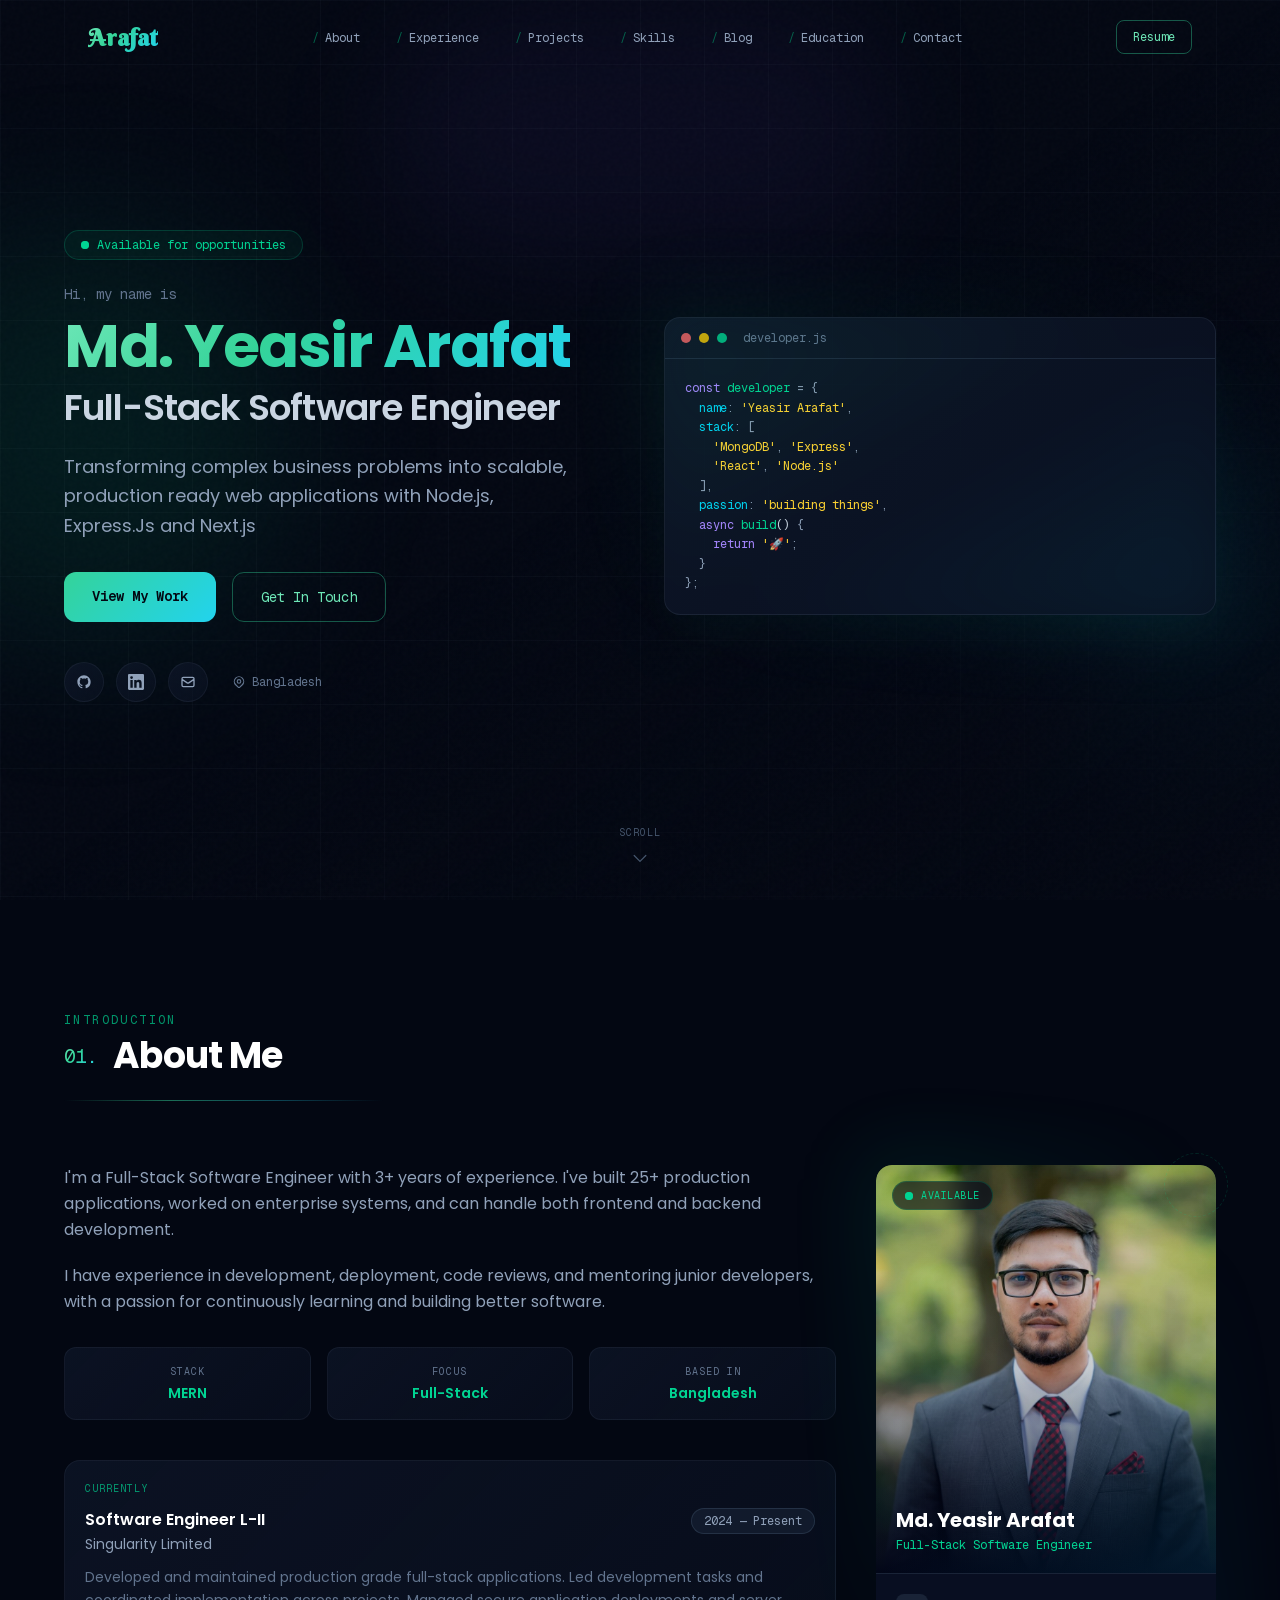
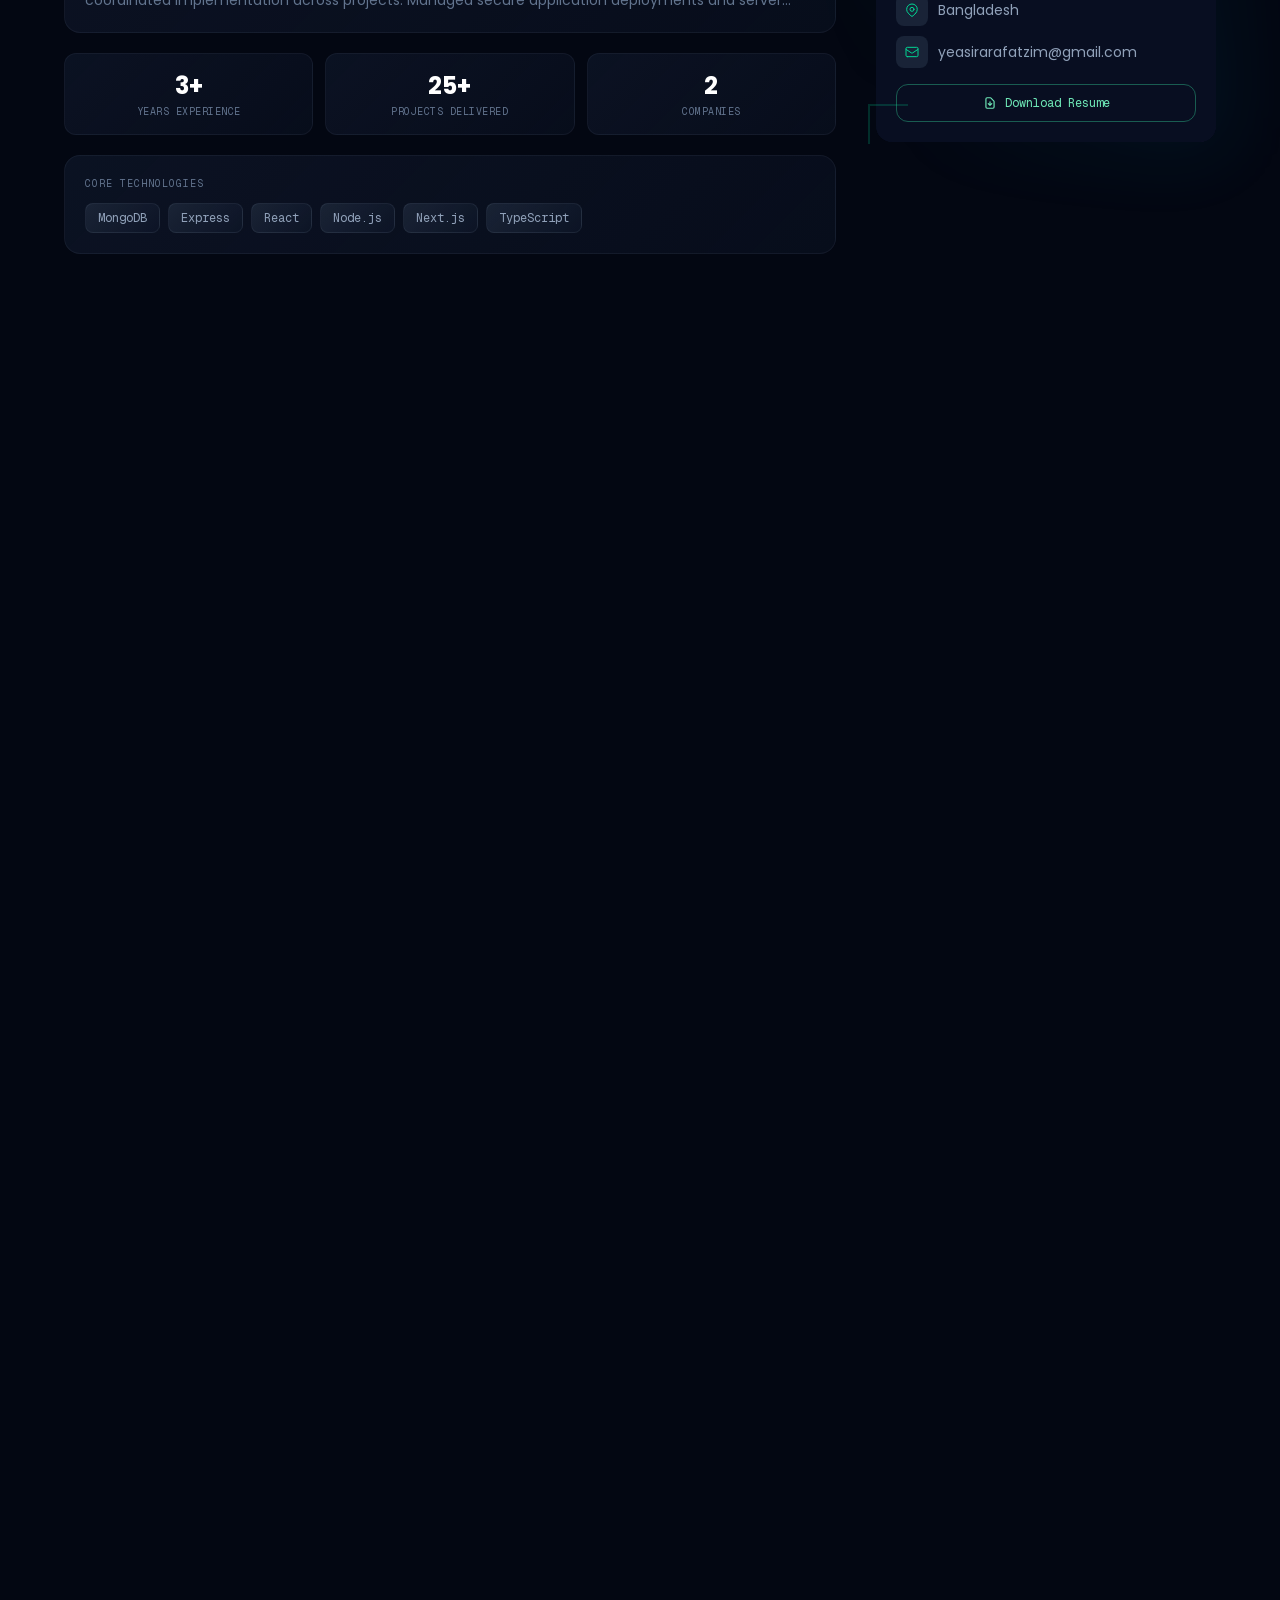
==== commit 4a693732: "Optimize" ====
--- a/index.html
+++ b/index.html
@@ -1,4 +1,4 @@
-<!DOCTYPE html><html lang="en" class="poppins_64e8085c-module__7szA1q__variable berkshire_swash_313d9a78-module__TPMO2a__variable geist_mono_eb58308d-module__w_p2Lq__variable antialiased custom-scrollbar"><head><meta charSet="utf-8"/><meta name="viewport" content="width=device-width, initial-scale=1"/><link rel="preload" href="/_next/static/media/47fe1b7cd6e6ed85-s.p.3bh2vc0w-r-ll.woff2" as="font" crossorigin="" type="font/woff2"/><link rel="preload" href="/_next/static/media/797e433ab948586e-s.p.0r6juujl39pe6.woff2" as="font" crossorigin="" type="font/woff2"/><link rel="preload" href="/_next/static/media/8e6fa89aa22d24ec-s.p.2o7m9ogm38dql.woff2" as="font" crossorigin="" type="font/woff2"/><link rel="preload" href="/_next/static/media/a218039a3287bcfd-s.p.43zbiuwnnoiok.woff2" as="font" crossorigin="" type="font/woff2"/><link rel="preload" href="/_next/static/media/b287a8439b55cc7b-s.p.1fsx8gzoe41wj.woff2" as="font" crossorigin="" type="font/woff2"/><link rel="preload" href="/_next/static/media/e2334d715941921e-s.p.3o_v2fun1jzxk.woff2" as="font" crossorigin="" type="font/woff2"/><link rel="preload" as="image" href="/YeasirArafat.jpeg"/><link rel="stylesheet" href="/_next/static/chunks/00nyy8py4aac4.css" data-precedence="next"/><link rel="stylesheet" href="/_next/static/chunks/1j_vldtdm5ldl.css" data-precedence="next"/><link rel="preload" as="script" fetchPriority="low" href="/_next/static/chunks/2zjueh7t2vecu.js"/><script src="/_next/static/chunks/0t6glo4r4zfys.js" async=""></script><script src="/_next/static/chunks/3peubv2924kx4.js" async=""></script><script src="/_next/static/chunks/24vonj8wx89rr.js" async=""></script><script src="/_next/static/chunks/0paxexg6-m0de.js" async=""></script><script src="/_next/static/chunks/turbopack-3ga92nr3t02_i.js" async=""></script><script src="/_next/static/chunks/3rco3j59jf45b.js" async=""></script><script src="/_next/static/chunks/14mrh2-p_w84d.js" async=""></script><script src="/_next/static/chunks/0udwnydpobqjv.js" async=""></script><script src="/_next/static/chunks/3lr4a0zams-3k.js" async=""></script><script src="/_next/static/chunks/1gfosnydnjq4g.js" async=""></script><meta name="next-size-adjust" content=""/><title>Md. Yeasir Arafat</title><meta name="description" content="Transforming complex business problems into scalable, production ready web applications with Node.js, Express.Js and Next.js"/><meta property="og:title" content="Md. Yeasir Arafat"/><meta property="og:description" content="Transforming complex business problems into scalable, production ready web applications with Node.js, Express.Js and Next.js"/><meta property="og:url" content="https://yeasirarafatzim.github.io"/><meta property="og:site_name" content="Md. Yeasir Arafat"/><meta property="og:locale" content="en_US"/><meta property="og:image" content="https://yeasirarafatzim.github.io/YeasirArafat.jpeg"/><meta property="og:image:alt" content="Md. Yeasir Arafat — Full-Stack Software Engineer"/><meta property="og:type" content="website"/><meta name="twitter:card" content="summary_large_image"/><meta name="twitter:title" content="Md. Yeasir Arafat"/><meta name="twitter:description" content="Transforming complex business problems into scalable, production ready web applications with Node.js, Express.Js and Next.js"/><meta name="twitter:image" content="https://yeasirarafatzim.github.io/YeasirArafat.jpeg"/><link rel="icon" href="/favicon.ico?favicon.3u1c1qaq9yc0l.ico" sizes="48x48" type="image/x-icon"/><script src="/_next/static/chunks/0cz1d0mv5g_q7.js" noModule=""></script></head><body class="min-h-screen font-sans"><div hidden=""><!--$--><!--/$--></div><!--$!--><template data-dgst="BAILOUT_TO_CLIENT_SIDE_RENDERING"></template><!--/$--><div class="noise-overlay relative"><div class="pointer-events-none fixed inset-0 -z-10 overflow-hidden [contain:strict] [transform:translateZ(0)]" aria-hidden="true"><div class="bg-grid absolute inset-0"></div><div class="animate-float-slow absolute -left-32 top-1/4 h-[420px] w-[420px] rounded-full bg-emerald-500/10 blur-[80px]"></div><div class="animate-float-slow absolute -right-32 top-1/2 h-[340px] w-[340px] rounded-full bg-cyan-500/8 blur-[70px] [animation-delay:4s]"></div><div class="animate-pulse-glow absolute left-1/2 top-0 h-[260px] w-[520px] -translate-x-1/2 rounded-full bg-violet-500/5 blur-[60px]"></div><div class="absolute inset-0 bg-linear-to-br from-transparent via-transparent to-[#030712]"></div></div><header class="fixed top-0 z-50 w-full transition-all duration-500 border-b bg-transparent py-5 border-transparent"><nav class="mx-auto flex max-w-6xl items-center justify-between px-6"><a href="/#home" class="group font-brand text-xl tracking-normal sm:text-2xl"><span class="gradient-text transition-all duration-300 group-hover:brightness-110 font-bold">Arafat</span></a><ul class="hidden items-center gap-1 lg:flex"><li><a href="/#about" class="rounded-lg px-4 py-2 font-mono text-xs text-slate-400 transition-all hover:bg-slate-800/50 hover:text-emerald-400"><span class="mr-1.5 text-emerald-500/50">/</span>About</a></li><li><a href="/#experience" class="rounded-lg px-4 py-2 font-mono text-xs text-slate-400 transition-all hover:bg-slate-800/50 hover:text-emerald-400"><span class="mr-1.5 text-emerald-500/50">/</span>Experience</a></li><li><a href="/#projects" class="rounded-lg px-4 py-2 font-mono text-xs text-slate-400 transition-all hover:bg-slate-800/50 hover:text-emerald-400"><span class="mr-1.5 text-emerald-500/50">/</span>Projects</a></li><li><a href="/#skills" class="rounded-lg px-4 py-2 font-mono text-xs text-slate-400 transition-all hover:bg-slate-800/50 hover:text-emerald-400"><span class="mr-1.5 text-emerald-500/50">/</span>Skills</a></li><li><a href="/#blog" class="rounded-lg px-4 py-2 font-mono text-xs text-slate-400 transition-all hover:bg-slate-800/50 hover:text-emerald-400"><span class="mr-1.5 text-emerald-500/50">/</span>Blog</a></li><li><a href="/#education" class="rounded-lg px-4 py-2 font-mono text-xs text-slate-400 transition-all hover:bg-slate-800/50 hover:text-emerald-400"><span class="mr-1.5 text-emerald-500/50">/</span>Education</a></li><li><a href="/#contact" class="rounded-lg px-4 py-2 font-mono text-xs text-slate-400 transition-all hover:bg-slate-800/50 hover:text-emerald-400"><span class="mr-1.5 text-emerald-500/50">/</span>Contact</a></li></ul><div class="hidden items-center gap-3 lg:flex"><a href="/YeasirArafat.pdf" target="_blank" rel="noopener noreferrer" class="btn-outline-glow rounded-lg px-4 py-2 font-mono text-xs">Resume</a></div><button type="button" class="flex h-10 w-10 items-center justify-center rounded-lg glass-card text-slate-400 lg:hidden" aria-label="Toggle menu"><svg class="h-5 w-5" fill="none" stroke="currentColor" viewBox="0 0 24 24"><path stroke-linecap="round" stroke-linejoin="round" stroke-width="2" d="M4 6h16M4 12h16M4 18h16"></path></svg></button></nav></header><div><main class="relative z-10"><section id="home" class="relative flex min-h-screen items-center px-6 pt-24 pb-16"><div class="mx-auto grid w-full max-w-6xl items-center gap-12 lg:grid-cols-2"><div><div class="animate-fade-up mb-6 inline-flex items-center gap-2 rounded-full border border-emerald-400/20 bg-emerald-400/5 px-4 py-1.5"><span class="relative flex h-2 w-2"><span class="absolute inline-flex h-full w-full animate-ping rounded-full bg-emerald-400 opacity-75"></span><span class="relative inline-flex h-2 w-2 rounded-full bg-emerald-400"></span></span><span class="font-mono text-xs text-emerald-400">Available for opportunities</span></div><p class="animate-fade-up delay-100 mb-3 font-mono text-sm text-slate-500">Hi, my name is</p><h1 class="animate-fade-up delay-200 mb-3 text-4xl font-bold tracking-tight sm:text-5xl lg:text-6xl"><span class="gradient-text">Md. Yeasir Arafat</span></h1><h2 class="animate-fade-up delay-300 mb-6 text-2xl font-semibold tracking-tight text-slate-300 sm:text-3xl lg:text-4xl">Full-Stack Software Engineer</h2><p class="animate-fade-up delay-400 mb-8 max-w-lg text-base leading-relaxed text-slate-400 sm:text-lg">Transforming complex business problems into scalable, production ready web applications with Node.js, Express.Js and Next.js</p><div class="animate-fade-up delay-500 mb-10 flex flex-wrap gap-4"><a href="#projects" class="btn-glow rounded-xl px-7 py-3.5 font-mono text-sm">View My Work</a><a href="#contact" class="btn-outline-glow rounded-xl px-7 py-3.5 font-mono text-sm">Get In Touch</a></div><div class="animate-fade-up delay-600 flex items-center gap-6"><ul class="flex items-center gap-3 "><li><a href="https://github.com/YeasirArafatZim" target="_blank" rel="noopener noreferrer" aria-label="GitHub" class="flex h-10 w-10 items-center justify-center rounded-full glass-card text-slate-400 transition-all duration-300 hover:border-emerald-400/30 hover:text-emerald-400 hover:shadow-[0_0_20px_rgb(52_211_153/0.15)]"><svg class="h-4 w-4" fill="currentColor" viewBox="0 0 24 24" aria-hidden="true"><path fill-rule="evenodd" d="M12 2C6.477 2 2 6.484 2 12.017c0 4.425 2.865 8.18 6.839 9.504.5.092.682-.217.682-.483 0-.237-.008-.868-.013-1.703-2.782.605-3.369-1.343-3.369-1.343-.454-1.158-1.11-1.466-1.11-1.466-.908-.62.069-.608.069-.608 1.003.07 1.531 1.032 1.531 1.032.892 1.53 2.341 1.088 2.91.832.092-.647.35-1.088.636-1.338-2.22-.253-4.555-1.113-4.555-4.951 0-1.093.39-1.988 1.029-2.688-.103-.253-.446-1.272.098-2.65 0 0 .84-.27 2.75 1.026A9.564 9.564 0 0112 6.844c.85.004 1.705.115 2.504.337 1.909-1.296 2.747-1.027 2.747-1.027.546 1.379.202 2.398.1 2.651.64.7 1.028 1.595 1.028 2.688 0 3.848-2.339 4.695-4.566 4.943.359.309.678.92.678 1.855 0 1.338-.012 2.419-.012 2.747 0 .268.18.58.688.482A10.019 10.019 0 0022 12.017C22 6.484 17.522 2 12 2z" clip-rule="evenodd"></path></svg></a></li><li><a href="https://www.linkedin.com/in/arafat99/" target="_blank" rel="noopener noreferrer" aria-label="LinkedIn" class="flex h-10 w-10 items-center justify-center rounded-full glass-card text-slate-400 transition-all duration-300 hover:border-emerald-400/30 hover:text-emerald-400 hover:shadow-[0_0_20px_rgb(52_211_153/0.15)]"><svg class="h-4 w-4" fill="currentColor" viewBox="0 0 24 24" aria-hidden="true"><path d="M20.447 20.452h-3.554v-5.569c0-1.328-.027-3.037-1.852-3.037-1.853 0-2.136 1.445-2.136 2.939v5.667H9.351V9h3.414v1.561h.046c.477-.9 1.637-1.85 3.37-1.85 3.601 0 4.267 2.37 4.267 5.455v6.286zM5.337 7.433a2.062 2.062 0 01-2.063-2.065 2.064 2.064 0 114.127 0 2.063 2.063 0 01-2.063 2.065zm1.782 13.019H3.555V9h3.564v11.452zM22.225 0H1.771C.792 0 0 .774 0 1.729v20.542C0 23.227.792 24 1.771 24h20.451C23.2 24 24 23.227 24 22.271V1.729C24 .774 23.2 0 22.222 0h.003z"></path></svg></a></li><li><a href="mailto:yeasirarafatzim@gmail.com" aria-label="Email" class="flex h-10 w-10 items-center justify-center rounded-full glass-card text-slate-400 transition-all duration-300 hover:border-emerald-400/30 hover:text-emerald-400 hover:shadow-[0_0_20px_rgb(52_211_153/0.15)]"><svg class="h-4 w-4" fill="none" stroke="currentColor" viewBox="0 0 24 24" aria-hidden="true"><path stroke-linecap="round" stroke-linejoin="round" stroke-width="2" d="M3 8l7.89 5.26a2 2 0 002.22 0L21 8M5 19h14a2 2 0 002-2V7a2 2 0 00-2-2H5a2 2 0 00-2 2v10a2 2 0 002 2z"></path></svg></a></li></ul><span class="hidden items-center gap-1.5 font-mono text-xs text-slate-500 sm:flex"><svg class="h-3.5 w-3.5" fill="none" stroke="currentColor" viewBox="0 0 24 24"><path stroke-linecap="round" stroke-linejoin="round" stroke-width="2" d="M17.657 16.657L13.414 20.9a1.998 1.998 0 01-2.827 0l-4.244-4.243a8 8 0 1111.314 0z"></path><path stroke-linecap="round" stroke-linejoin="round" stroke-width="2" d="M15 11a3 3 0 11-6 0 3 3 0 016 0z"></path></svg>Bangladesh</span></div></div><div class="animate-fade-up delay-400 relative hidden lg:block"><div class="absolute -inset-4 rounded-3xl bg-linear-to-br from-emerald-500/10 via-transparent to-cyan-500/10 blur-2xl"></div><div class="code-window animate-float hidden overflow-hidden rounded-2xl shadow-2xl shadow-emerald-500/5 lg:block"><div class="flex items-center gap-2 border-b border-slate-700/50 px-4 py-3"><div class="code-dot bg-red-400/80"></div><div class="code-dot bg-yellow-400/80"></div><div class="code-dot bg-emerald-400/80"></div><span class="ml-2 font-mono text-xs text-slate-500">developer.js</span></div><pre class="overflow-x-auto p-5 text-xs leading-relaxed text-slate-400"><code><span class="text-violet-400">const</span> <span class="text-emerald-400">developer</span> = <!-- -->{<!-- -->
+<!DOCTYPE html><html lang="en" class="poppins_64e8085c-module__7szA1q__variable berkshire_swash_313d9a78-module__TPMO2a__variable geist_mono_eb58308d-module__w_p2Lq__variable antialiased custom-scrollbar"><head><meta charSet="utf-8"/><meta name="viewport" content="width=device-width, initial-scale=1"/><link rel="preload" href="/_next/static/media/47fe1b7cd6e6ed85-s.p.3bh2vc0w-r-ll.woff2" as="font" crossorigin="" type="font/woff2"/><link rel="preload" href="/_next/static/media/797e433ab948586e-s.p.0r6juujl39pe6.woff2" as="font" crossorigin="" type="font/woff2"/><link rel="preload" href="/_next/static/media/8e6fa89aa22d24ec-s.p.2o7m9ogm38dql.woff2" as="font" crossorigin="" type="font/woff2"/><link rel="preload" href="/_next/static/media/a218039a3287bcfd-s.p.43zbiuwnnoiok.woff2" as="font" crossorigin="" type="font/woff2"/><link rel="preload" href="/_next/static/media/b287a8439b55cc7b-s.p.1fsx8gzoe41wj.woff2" as="font" crossorigin="" type="font/woff2"/><link rel="preload" href="/_next/static/media/e2334d715941921e-s.p.3o_v2fun1jzxk.woff2" as="font" crossorigin="" type="font/woff2"/><link rel="preload" as="image" href="/YeasirArafat.jpeg"/><link rel="stylesheet" href="/_next/static/chunks/0-z8rd_vbkw5s.css" data-precedence="next"/><link rel="stylesheet" href="/_next/static/chunks/1j_vldtdm5ldl.css" data-precedence="next"/><link rel="preload" as="script" fetchPriority="low" href="/_next/static/chunks/2zjueh7t2vecu.js"/><script src="/_next/static/chunks/0t6glo4r4zfys.js" async=""></script><script src="/_next/static/chunks/3peubv2924kx4.js" async=""></script><script src="/_next/static/chunks/24vonj8wx89rr.js" async=""></script><script src="/_next/static/chunks/0paxexg6-m0de.js" async=""></script><script src="/_next/static/chunks/turbopack-3ga92nr3t02_i.js" async=""></script><script src="/_next/static/chunks/3rco3j59jf45b.js" async=""></script><script src="/_next/static/chunks/14mrh2-p_w84d.js" async=""></script><script src="/_next/static/chunks/2ucfdek1vy2y3.js" async=""></script><script src="/_next/static/chunks/22n2yuba0pj14.js" async=""></script><script src="/_next/static/chunks/3p92-_-vcl_qh.js" async=""></script><meta name="next-size-adjust" content=""/><title>Md. Yeasir Arafat</title><meta name="description" content="Transforming complex business problems into scalable, production ready web applications with Node.js, Express.Js and Next.js"/><meta property="og:title" content="Md. Yeasir Arafat"/><meta property="og:description" content="Transforming complex business problems into scalable, production ready web applications with Node.js, Express.Js and Next.js"/><meta property="og:url" content="https://yeasirarafatzim.github.io"/><meta property="og:site_name" content="Md. Yeasir Arafat"/><meta property="og:locale" content="en_US"/><meta property="og:image" content="https://yeasirarafatzim.github.io/YeasirArafat.jpeg"/><meta property="og:image:alt" content="Md. Yeasir Arafat — Full-Stack Software Engineer"/><meta property="og:type" content="website"/><meta name="twitter:card" content="summary_large_image"/><meta name="twitter:title" content="Md. Yeasir Arafat"/><meta name="twitter:description" content="Transforming complex business problems into scalable, production ready web applications with Node.js, Express.Js and Next.js"/><meta name="twitter:image" content="https://yeasirarafatzim.github.io/YeasirArafat.jpeg"/><link rel="icon" href="/favicon.ico?favicon.3u1c1qaq9yc0l.ico" sizes="48x48" type="image/x-icon"/><script src="/_next/static/chunks/0cz1d0mv5g_q7.js" noModule=""></script></head><body class="min-h-screen font-sans"><div hidden=""><!--$--><!--/$--></div><!--$!--><template data-dgst="BAILOUT_TO_CLIENT_SIDE_RENDERING"></template><!--/$--><div class="noise-overlay relative"><div class="pointer-events-none fixed inset-0 -z-10 overflow-hidden [contain:strict] [transform:translateZ(0)]" aria-hidden="true"><div class="bg-grid absolute inset-0"></div><div class="animate-float-slow absolute -left-32 top-1/4 h-[420px] w-[420px] rounded-full bg-emerald-500/10 blur-[80px]"></div><div class="animate-float-slow absolute -right-32 top-1/2 h-[340px] w-[340px] rounded-full bg-cyan-500/8 blur-[70px] [animation-delay:4s]"></div><div class="animate-pulse-glow absolute left-1/2 top-0 h-[260px] w-[520px] -translate-x-1/2 rounded-full bg-violet-500/5 blur-[60px]"></div><div class="absolute inset-0 bg-linear-to-br from-transparent via-transparent to-[#030712]"></div></div><header class="fixed top-0 z-50 w-full transition-all duration-500 border-b bg-transparent py-5 border-transparent"><nav class="mx-auto flex max-w-6xl items-center justify-between px-6"><a href="/#home" class="group font-brand text-xl tracking-normal sm:text-2xl"><span class="gradient-text transition-all duration-300 group-hover:brightness-110 font-bold">Arafat</span></a><ul class="hidden items-center gap-1 lg:flex"><li><a href="/#about" class="rounded-lg px-4 py-2 font-mono text-xs text-slate-400 transition-all hover:bg-slate-800/50 hover:text-emerald-400"><span class="mr-1.5 text-emerald-500/50">/</span>About</a></li><li><a href="/#experience" class="rounded-lg px-4 py-2 font-mono text-xs text-slate-400 transition-all hover:bg-slate-800/50 hover:text-emerald-400"><span class="mr-1.5 text-emerald-500/50">/</span>Experience</a></li><li><a href="/#projects" class="rounded-lg px-4 py-2 font-mono text-xs text-slate-400 transition-all hover:bg-slate-800/50 hover:text-emerald-400"><span class="mr-1.5 text-emerald-500/50">/</span>Projects</a></li><li><a href="/#skills" class="rounded-lg px-4 py-2 font-mono text-xs text-slate-400 transition-all hover:bg-slate-800/50 hover:text-emerald-400"><span class="mr-1.5 text-emerald-500/50">/</span>Skills</a></li><li><a href="/#blog" class="rounded-lg px-4 py-2 font-mono text-xs text-slate-400 transition-all hover:bg-slate-800/50 hover:text-emerald-400"><span class="mr-1.5 text-emerald-500/50">/</span>Blog</a></li><li><a href="/#education" class="rounded-lg px-4 py-2 font-mono text-xs text-slate-400 transition-all hover:bg-slate-800/50 hover:text-emerald-400"><span class="mr-1.5 text-emerald-500/50">/</span>Education</a></li><li><a href="/#contact" class="rounded-lg px-4 py-2 font-mono text-xs text-slate-400 transition-all hover:bg-slate-800/50 hover:text-emerald-400"><span class="mr-1.5 text-emerald-500/50">/</span>Contact</a></li></ul><div class="hidden items-center gap-3 lg:flex"><a href="/YeasirArafat.pdf" target="_blank" rel="noopener noreferrer" class="btn-outline-glow rounded-lg px-4 py-2 font-mono text-xs">Resume</a></div><button type="button" class="flex h-10 w-10 items-center justify-center rounded-lg glass-card text-slate-400 lg:hidden" aria-label="Toggle menu"><svg class="h-5 w-5" fill="none" stroke="currentColor" viewBox="0 0 24 24"><path stroke-linecap="round" stroke-linejoin="round" stroke-width="2" d="M4 6h16M4 12h16M4 18h16"></path></svg></button></nav></header><div><main class="relative z-10"><section id="home" class="relative flex min-h-screen items-center px-6 pt-24 pb-16"><div class="mx-auto grid w-full max-w-6xl items-center gap-12 lg:grid-cols-2"><div><div class="animate-fade-up mb-6 inline-flex items-center gap-2 rounded-full border border-emerald-400/20 bg-emerald-400/5 px-4 py-1.5"><span class="relative flex h-2 w-2"><span class="absolute inline-flex h-full w-full animate-ping rounded-full bg-emerald-400 opacity-75"></span><span class="relative inline-flex h-2 w-2 rounded-full bg-emerald-400"></span></span><span class="font-mono text-xs text-emerald-400">Available for opportunities</span></div><p class="animate-fade-up delay-100 mb-3 font-mono text-sm text-slate-500">Hi, my name is</p><h1 class="animate-fade-up delay-200 mb-3 text-4xl font-bold tracking-tight sm:text-5xl lg:text-6xl"><span class="gradient-text">Md. Yeasir Arafat</span></h1><h2 class="animate-fade-up delay-300 mb-6 text-2xl font-semibold tracking-tight text-slate-300 sm:text-3xl lg:text-4xl">Full-Stack Software Engineer</h2><p class="animate-fade-up delay-400 mb-8 max-w-lg text-base leading-relaxed text-slate-400 sm:text-lg">Transforming complex business problems into scalable, production ready web applications with Node.js, Express.Js and Next.js</p><div class="animate-fade-up delay-500 mb-10 flex flex-wrap gap-4"><a href="#projects" class="btn-glow rounded-xl px-7 py-3.5 font-mono text-sm">View My Work</a><a href="#contact" class="btn-outline-glow rounded-xl px-7 py-3.5 font-mono text-sm">Get In Touch</a></div><div class="animate-fade-up delay-600 flex items-center gap-6"><ul class="flex items-center gap-3 "><li><a href="https://github.com/YeasirArafatZim" target="_blank" rel="noopener noreferrer" aria-label="GitHub" class="flex h-10 w-10 items-center justify-center rounded-full glass-card text-slate-400 transition-all duration-300 hover:border-emerald-400/30 hover:text-emerald-400 hover:shadow-[0_0_20px_rgb(52_211_153/0.15)]"><svg class="h-4 w-4" fill="currentColor" viewBox="0 0 24 24" aria-hidden="true"><path fill-rule="evenodd" d="M12 2C6.477 2 2 6.484 2 12.017c0 4.425 2.865 8.18 6.839 9.504.5.092.682-.217.682-.483 0-.237-.008-.868-.013-1.703-2.782.605-3.369-1.343-3.369-1.343-.454-1.158-1.11-1.466-1.11-1.466-.908-.62.069-.608.069-.608 1.003.07 1.531 1.032 1.531 1.032.892 1.53 2.341 1.088 2.91.832.092-.647.35-1.088.636-1.338-2.22-.253-4.555-1.113-4.555-4.951 0-1.093.39-1.988 1.029-2.688-.103-.253-.446-1.272.098-2.65 0 0 .84-.27 2.75 1.026A9.564 9.564 0 0112 6.844c.85.004 1.705.115 2.504.337 1.909-1.296 2.747-1.027 2.747-1.027.546 1.379.202 2.398.1 2.651.64.7 1.028 1.595 1.028 2.688 0 3.848-2.339 4.695-4.566 4.943.359.309.678.92.678 1.855 0 1.338-.012 2.419-.012 2.747 0 .268.18.58.688.482A10.019 10.019 0 0022 12.017C22 6.484 17.522 2 12 2z" clip-rule="evenodd"></path></svg></a></li><li><a href="https://www.linkedin.com/in/arafat99/" target="_blank" rel="noopener noreferrer" aria-label="LinkedIn" class="flex h-10 w-10 items-center justify-center rounded-full glass-card text-slate-400 transition-all duration-300 hover:border-emerald-400/30 hover:text-emerald-400 hover:shadow-[0_0_20px_rgb(52_211_153/0.15)]"><svg class="h-4 w-4" fill="currentColor" viewBox="0 0 24 24" aria-hidden="true"><path d="M20.447 20.452h-3.554v-5.569c0-1.328-.027-3.037-1.852-3.037-1.853 0-2.136 1.445-2.136 2.939v5.667H9.351V9h3.414v1.561h.046c.477-.9 1.637-1.85 3.37-1.85 3.601 0 4.267 2.37 4.267 5.455v6.286zM5.337 7.433a2.062 2.062 0 01-2.063-2.065 2.064 2.064 0 114.127 0 2.063 2.063 0 01-2.063 2.065zm1.782 13.019H3.555V9h3.564v11.452zM22.225 0H1.771C.792 0 0 .774 0 1.729v20.542C0 23.227.792 24 1.771 24h20.451C23.2 24 24 23.227 24 22.271V1.729C24 .774 23.2 0 22.222 0h.003z"></path></svg></a></li><li><a href="mailto:yeasirarafatzim@gmail.com" aria-label="Email" class="flex h-10 w-10 items-center justify-center rounded-full glass-card text-slate-400 transition-all duration-300 hover:border-emerald-400/30 hover:text-emerald-400 hover:shadow-[0_0_20px_rgb(52_211_153/0.15)]"><svg class="h-4 w-4" fill="none" stroke="currentColor" viewBox="0 0 24 24" aria-hidden="true"><path stroke-linecap="round" stroke-linejoin="round" stroke-width="2" d="M3 8l7.89 5.26a2 2 0 002.22 0L21 8M5 19h14a2 2 0 002-2V7a2 2 0 00-2-2H5a2 2 0 00-2 2v10a2 2 0 002 2z"></path></svg></a></li></ul><span class="hidden items-center gap-1.5 font-mono text-xs text-slate-500 sm:flex"><svg class="h-3.5 w-3.5" fill="none" stroke="currentColor" viewBox="0 0 24 24"><path stroke-linecap="round" stroke-linejoin="round" stroke-width="2" d="M17.657 16.657L13.414 20.9a1.998 1.998 0 01-2.827 0l-4.244-4.243a8 8 0 1111.314 0z"></path><path stroke-linecap="round" stroke-linejoin="round" stroke-width="2" d="M15 11a3 3 0 11-6 0 3 3 0 016 0z"></path></svg>Bangladesh</span></div></div><div class="animate-fade-up delay-400 relative hidden lg:block"><div class="absolute -inset-4 rounded-3xl bg-linear-to-br from-emerald-500/10 via-transparent to-cyan-500/10 blur-2xl"></div><div class="code-window animate-float hidden overflow-hidden rounded-2xl shadow-2xl shadow-emerald-500/5 lg:block"><div class="flex items-center gap-2 border-b border-slate-700/50 px-4 py-3"><div class="code-dot bg-red-400/80"></div><div class="code-dot bg-yellow-400/80"></div><div class="code-dot bg-emerald-400/80"></div><span class="ml-2 font-mono text-xs text-slate-500">developer.js</span></div><pre class="overflow-x-auto p-5 text-xs leading-relaxed text-slate-400"><code><span class="text-violet-400">const</span> <span class="text-emerald-400">developer</span> = <!-- -->{<!-- -->
 <!-- -->  <span class="text-cyan-400">name</span>:<!-- --> <span class="text-amber-300">&#x27;Yeasir Arafat&#x27;</span>,<!-- -->
 <!-- -->  <span class="text-cyan-400">stack</span>: [<!-- -->
 <!-- -->    <span class="text-amber-300">&#x27;MongoDB&#x27;</span>,<!-- --> <span class="text-amber-300">&#x27;Express&#x27;</span>,<!-- -->
@@ -8,5 +8,5 @@
 <!-- -->  <span class="text-violet-400">async</span> <span class="text-emerald-400">build</span><span class="text-slate-300">()</span> <!-- -->{<!-- -->
 <!-- -->    <span class="text-violet-400">return</span> <span class="text-amber-300">&#x27;🚀&#x27;</span>;<!-- -->
 <!-- -->  <!-- -->}<!-- -->
-<!-- -->}<!-- -->;</code></pre></div></div></div><a href="#about" class="absolute bottom-8 left-1/2 -translate-x-1/2 flex flex-col items-center gap-2 text-slate-600 transition-colors hover:text-emerald-400" aria-label="Scroll to about"><span class="font-mono text-[10px] uppercase tracking-widest">Scroll</span><svg class="h-5 w-5 animate-bounce" fill="none" stroke="currentColor" viewBox="0 0 24 24"><path stroke-linecap="round" stroke-linejoin="round" stroke-width="1.5" d="M19 9l-7 7-7-7"></path></svg></a></section><section id="about" class="relative px-6 py-18 md:py-28"><div class="mx-auto max-w-6xl"><div class=""><div class="mb-16"><p class="mb-2 font-mono text-xs uppercase tracking-[0.2em] text-emerald-400/70">Introduction</p><h2 class="flex items-center gap-4 text-3xl font-bold tracking-tight text-white sm:text-4xl"><span class="gradient-text font-mono text-lg font-normal sm:text-xl">01<!-- -->.</span><span>About Me</span></h2><div class="section-glow mt-6 max-w-xs"></div></div></div><div class="grid gap-10 lg:grid-cols-[1fr_340px] lg:items-stretch"><div class="h-full"><div class="flex h-full flex-col"><div class="space-y-5 text-base leading-relaxed text-slate-400"><p>I&#x27;m a Full-Stack Software Engineer with 3+ years of experience. I&#x27;ve built 25+ production applications, worked on enterprise systems, and can handle both frontend and backend development.</p><p>I have experience in development, deployment, code reviews, and mentoring junior developers, with a passion for continuously learning and building better software.</p></div><div class="mt-8 grid grid-cols-1 gap-3 sm:grid-cols-3 sm:gap-4"><div class=" glass-card glass-card-hover flex items-center justify-between rounded-xl px-4 py-3 sm:block sm:p-4 sm:text-center"><p class="font-mono text-[10px] uppercase tracking-widest text-slate-500 sm:mb-1">Stack</p><p class="text-sm font-semibold text-emerald-400">MERN</p></div><div class=" glass-card glass-card-hover flex items-center justify-between rounded-xl px-4 py-3 sm:block sm:p-4 sm:text-center"><p class="font-mono text-[10px] uppercase tracking-widest text-slate-500 sm:mb-1">Focus</p><p class="text-sm font-semibold text-emerald-400">Full-Stack</p></div><div class="hidden sm:block glass-card glass-card-hover flex items-center justify-between rounded-xl px-4 py-3 sm:block sm:p-4 sm:text-center"><p class="font-mono text-[10px] uppercase tracking-widest text-slate-500 sm:mb-1">Based in</p><p class="text-sm font-semibold text-emerald-400">Bangladesh</p></div></div><div class="mt-8 flex flex-1 flex-col gap-5 lg:mt-10"><div class="glass-card glass-card-hover rounded-2xl p-5"><p class="mb-3 font-mono text-[10px] uppercase tracking-widest text-emerald-400/70">Currently</p><div class="flex flex-wrap items-start justify-between gap-3"><div><p class="font-semibold text-white">Software Engineer L-II</p><p class="mt-0.5 text-sm text-slate-400">Singularity Limited</p></div><span class="rounded-full border border-slate-700/60 bg-slate-800/50 px-3 py-1 font-mono text-xs text-slate-400">2024 — Present</span></div><p class="mt-3 text-sm leading-relaxed text-slate-500 line-clamp-2">Developed and maintained production grade full-stack applications. Led development tasks and coordinated implementation across projects. Managed secure application deployments and server environments. Conducted code reviews and improved code quality. Mentored junior developers and supported technical growth.</p></div><div class="grid grid-cols-3 gap-3"><div class="glass-card rounded-xl px-3 py-4 text-center sm:px-4"><p class="text-xl font-bold text-white sm:text-2xl">3+</p><p class="mt-1 font-mono text-[9px] uppercase leading-tight tracking-wider text-slate-500 sm:text-[10px]">Years Experience</p></div><div class="glass-card rounded-xl px-3 py-4 text-center sm:px-4"><p class="text-xl font-bold text-white sm:text-2xl">25+</p><p class="mt-1 font-mono text-[9px] uppercase leading-tight tracking-wider text-slate-500 sm:text-[10px]">Projects Delivered</p></div><div class="glass-card rounded-xl px-3 py-4 text-center sm:px-4"><p class="text-xl font-bold text-white sm:text-2xl">2</p><p class="mt-1 font-mono text-[9px] uppercase leading-tight tracking-wider text-slate-500 sm:text-[10px]">Companies</p></div></div><div class="glass-card rounded-2xl p-5"><p class="mb-3 font-mono text-[10px] uppercase tracking-widest text-slate-500">Core Technologies</p><ul class="flex flex-wrap gap-2"><li class="skill-pill rounded-lg px-3 py-1.5 font-mono text-xs text-slate-400">MongoDB</li><li class="skill-pill rounded-lg px-3 py-1.5 font-mono text-xs text-slate-400">Express</li><li class="skill-pill rounded-lg px-3 py-1.5 font-mono text-xs text-slate-400">React</li><li class="skill-pill rounded-lg px-3 py-1.5 font-mono text-xs text-slate-400">Node.js</li><li class="skill-pill rounded-lg px-3 py-1.5 font-mono text-xs text-slate-400">Next.js</li><li class="skill-pill rounded-lg px-3 py-1.5 font-mono text-xs text-slate-400">TypeScript</li></ul></div></div></div></div><div class=""><div class="group relative mx-auto w-full max-w-sm lg:max-w-none"><div class="absolute -inset-4 rounded-3xl bg-linear-to-br from-emerald-500/15 via-transparent to-cyan-500/10 opacity-80 blur-2xl transition-opacity duration-500 group-hover:opacity-100"></div><div class="gradient-border relative overflow-hidden rounded-2xl"><div class="relative overflow-hidden rounded-[calc(1rem-1px)] bg-slate-950"><div class="relative aspect-4/5 w-full overflow-hidden sm:aspect-5/6"><img alt="Md. Yeasir Arafat" decoding="async" data-nimg="fill" class="object-cover object-top transition-transform duration-700 group-hover:scale-105" style="position:absolute;height:100%;width:100%;left:0;top:0;right:0;bottom:0;color:transparent" src="/YeasirArafat.jpeg"/><div class="absolute inset-0 bg-linear-to-t from-slate-950 via-slate-950/20 to-transparent"></div><div class="absolute inset-0 bg-linear-to-br from-emerald-500/10 via-transparent to-cyan-500/10"></div><div class="absolute left-4 top-4 flex items-center gap-2 rounded-full border border-emerald-400/20 bg-slate-950/60 px-3 py-1.5 backdrop-blur-md"><span class="relative flex h-2 w-2"><span class="absolute inline-flex h-full w-full animate-ping rounded-full bg-emerald-400 opacity-75"></span><span class="relative inline-flex h-2 w-2 rounded-full bg-emerald-400"></span></span><span class="font-mono text-[10px] uppercase tracking-wider text-emerald-400">Available</span></div><div class="absolute bottom-0 left-0 right-0 p-5"><p class="text-lg font-bold leading-tight text-white sm:text-xl">Md. Yeasir Arafat</p><p class="mt-1 font-mono text-xs text-emerald-400">Full-Stack Software Engineer</p></div></div><div class="border-t border-slate-800/80 bg-slate-900/50 p-5"><div class="mb-4 space-y-2.5"><div class="flex items-center gap-2.5 text-sm text-slate-400"><span class="flex h-8 w-8 shrink-0 items-center justify-center rounded-lg bg-slate-800/80 text-emerald-400"><svg class="h-4 w-4" fill="none" stroke="currentColor" viewBox="0 0 24 24"><path stroke-linecap="round" stroke-linejoin="round" stroke-width="1.5" d="M17.657 16.657L13.414 20.9a1.998 1.998 0 01-2.827 0l-4.244-4.243a8 8 0 1111.314 0z"></path><path stroke-linecap="round" stroke-linejoin="round" stroke-width="1.5" d="M15 11a3 3 0 11-6 0 3 3 0 016 0z"></path></svg></span><span>Bangladesh</span></div><div class="flex items-center gap-2.5 text-sm text-slate-400"><span class="flex h-8 w-8 shrink-0 items-center justify-center rounded-lg bg-slate-800/80 text-emerald-400"><svg class="h-4 w-4" fill="none" stroke="currentColor" viewBox="0 0 24 24"><path stroke-linecap="round" stroke-linejoin="round" stroke-width="1.5" d="M3 8l7.89 5.26a2 2 0 002.22 0L21 8M5 19h14a2 2 0 002-2V7a2 2 0 00-2-2H5a2 2 0 00-2 2v10a2 2 0 002 2z"></path></svg></span><a href="mailto:yeasirarafatzim@gmail.com" class="truncate transition-colors hover:text-emerald-400">yeasirarafatzim@gmail.com</a></div></div><a href="/YeasirArafat.pdf" target="_blank" rel="noopener noreferrer" class="btn-outline-glow flex w-full items-center justify-center gap-2 rounded-xl px-4 py-2.5 font-mono text-xs"><svg class="h-3.5 w-3.5" fill="none" stroke="currentColor" viewBox="0 0 24 24"><path stroke-linecap="round" stroke-linejoin="round" stroke-width="2" d="M12 10v6m0 0l-3-3m3 3l3-3m2 8H7a2 2 0 01-2-2V5a2 2 0 012-2h5.586a1 1 0 01.707.293l5.414 5.414a1 1 0 01.293.707V19a2 2 0 01-2 2z"></path></svg>Download Resume</a></div></div></div><div class="pointer-events-none absolute -right-3 -top-3 h-16 w-16 rounded-full border border-dashed border-emerald-400/15"></div><div class="pointer-events-none absolute -bottom-0.5 -left-2 h-10 w-10 border-l-2 border-t-2 border-emerald-400/20"></div></div></div></div></div></section><section id="experience" class="relative px-6 py-18 md:py-28"><div class="absolute inset-x-0 top-0 section-glow"></div><div class="mx-auto max-w-6xl"><div class=""><div class="mb-16"><p class="mb-2 font-mono text-xs uppercase tracking-[0.2em] text-emerald-400/70">Career journey</p><h2 class="flex items-center gap-4 text-3xl font-bold tracking-tight text-white sm:text-4xl"><span class="gradient-text font-mono text-lg font-normal sm:text-xl">02<!-- -->.</span><span>Experience</span></h2><div class="section-glow mt-6 max-w-xs"></div></div></div><div class="relative"><div class="timeline-line absolute left-1.75 top-2 bottom-2 w-px md:left-1/2 md:-translate-x-px"></div><div class="space-y-10"><div class=""><div class="relative flex flex-col gap-6 md:flex-row md:items-start md:flex-row-reverse"><div class="hidden flex-1 md:block"></div><div class="timeline-dot absolute left-0 top-6 z-10 h-3.5 w-3.5 rounded-full border-2 border-emerald-400 bg-slate-950 md:left-1/2 md:-translate-x-1/2"></div><div class="flex-1 pl-8 md:pl-0 md:pr-0"><a href="https://singularitybd.com/" target="_blank" rel="noopener noreferrer" aria-label="Singularity Limited website" class="group glass-card glass-card-hover block rounded-2xl p-6 md:mr-8"><div class="mb-3 flex flex-wrap items-center justify-between gap-2"><div><h3 class="text-lg font-bold text-white transition-colors group-hover:text-emerald-400">Software Engineer L-II</h3><p class="font-mono text-sm text-emerald-400">Singularity Limited</p></div><div class="flex items-center gap-2"><span class="rounded-full border border-slate-700/50 bg-slate-800/50 px-3 py-1 font-mono text-xs text-slate-400">2024 — Present</span><span class="flex h-8 w-8 items-center justify-center rounded-lg border border-slate-700/50 text-slate-500 transition-colors group-hover:border-emerald-400/30 group-hover:text-emerald-400"><svg class="h-3.5 w-3.5" fill="none" stroke="currentColor" viewBox="0 0 24 24" aria-hidden="true"><path stroke-linecap="round" stroke-linejoin="round" stroke-width="2" d="M10 6H6a2 2 0 00-2 2v10a2 2 0 002 2h10a2 2 0 002-2v-4M14 4h6m0 0v6m0-6L10 14"></path></svg></span></div></div><ul class="space-y-2"><li class="flex gap-2.5 text-sm leading-relaxed text-slate-400"><span class="mt-2 h-1.5 w-1.5 shrink-0 rounded-full bg-emerald-400/70"></span><span>Developed and maintained production grade full-stack applications.</span></li><li class="flex gap-2.5 text-sm leading-relaxed text-slate-400"><span class="mt-2 h-1.5 w-1.5 shrink-0 rounded-full bg-emerald-400/70"></span><span>Led development tasks and coordinated implementation across projects.</span></li><li class="flex gap-2.5 text-sm leading-relaxed text-slate-400"><span class="mt-2 h-1.5 w-1.5 shrink-0 rounded-full bg-emerald-400/70"></span><span>Managed secure application deployments and server environments.</span></li><li class="flex gap-2.5 text-sm leading-relaxed text-slate-400"><span class="mt-2 h-1.5 w-1.5 shrink-0 rounded-full bg-emerald-400/70"></span><span>Conducted code reviews and improved code quality.</span></li><li class="flex gap-2.5 text-sm leading-relaxed text-slate-400"><span class="mt-2 h-1.5 w-1.5 shrink-0 rounded-full bg-emerald-400/70"></span><span>Mentored junior developers and supported technical growth.</span></li></ul></a></div></div></div><div class=""><div class="relative flex flex-col gap-6 md:flex-row md:items-start "><div class="hidden flex-1 md:block"></div><div class="timeline-dot absolute left-0 top-6 z-10 h-3.5 w-3.5 rounded-full border-2 border-emerald-400 bg-slate-950 md:left-1/2 md:-translate-x-1/2"></div><div class="flex-1 pl-8 md:pl-0 md:pr-0"><a href="https://pioneeralpha.com/" target="_blank" rel="noopener noreferrer" aria-label="Pioneer Alpha website" class="group glass-card glass-card-hover block rounded-2xl p-6 md:ml-8"><div class="mb-3 flex flex-wrap items-center justify-between gap-2"><div><h3 class="text-lg font-bold text-white transition-colors group-hover:text-emerald-400">Software Engineer</h3><p class="font-mono text-sm text-emerald-400">Pioneer Alpha</p></div><div class="flex items-center gap-2"><span class="rounded-full border border-slate-700/50 bg-slate-800/50 px-3 py-1 font-mono text-xs text-slate-400">2021 — 2022</span><span class="flex h-8 w-8 items-center justify-center rounded-lg border border-slate-700/50 text-slate-500 transition-colors group-hover:border-emerald-400/30 group-hover:text-emerald-400"><svg class="h-3.5 w-3.5" fill="none" stroke="currentColor" viewBox="0 0 24 24" aria-hidden="true"><path stroke-linecap="round" stroke-linejoin="round" stroke-width="2" d="M10 6H6a2 2 0 00-2 2v10a2 2 0 002 2h10a2 2 0 002-2v-4M14 4h6m0 0v6m0-6L10 14"></path></svg></span></div></div><ul class="space-y-2"><li class="flex gap-2.5 text-sm leading-relaxed text-slate-400"><span class="mt-2 h-1.5 w-1.5 shrink-0 rounded-full bg-emerald-400/70"></span><span>Worked closely with cross-functional teams to deliver clean, maintainable code.</span></li><li class="flex gap-2.5 text-sm leading-relaxed text-slate-400"><span class="mt-2 h-1.5 w-1.5 shrink-0 rounded-full bg-emerald-400/70"></span><span>Ensured timely delivery of high-quality software solutions.</span></li></ul></a></div></div></div></div></div></div></section><!--$?--><template id="B:0"></template><section id="projects" class="relative min-h-220 px-6 pb-18 md:py-28" aria-hidden="true"><div class="mx-auto max-w-6xl"><div class="mb-10 h-20 animate-pulse rounded-xl bg-slate-800/40"></div><div class="grid auto-rows-fr gap-5 md:grid-cols-2 lg:grid-cols-3"><div class="h-105 animate-pulse rounded-2xl bg-slate-800/30"></div><div class="h-105 animate-pulse rounded-2xl bg-slate-800/30"></div><div class="h-105 animate-pulse rounded-2xl bg-slate-800/30"></div><div class="h-105 animate-pulse rounded-2xl bg-slate-800/30"></div></div></div></section><!--/$--><section id="skills" class="relative px-6 py-18 md:py-28"><div class="absolute inset-x-0 top-0 section-glow"></div><div class="mx-auto max-w-6xl"><div class=""><div class="mb-16"><p class="mb-2 font-mono text-xs uppercase tracking-[0.2em] text-emerald-400/70">What I work with</p><h2 class="flex items-center gap-4 text-3xl font-bold tracking-tight text-white sm:text-4xl"><span class="gradient-text font-mono text-lg font-normal sm:text-xl">04<!-- -->.</span><span>Skills</span></h2><div class="section-glow mt-6 max-w-xs"></div></div></div><div class="grid gap-6 md:grid-cols-3"><div class=""><div class="glass-card glass-card-hover group h-full rounded-2xl p-6"><div class="mb-5 flex items-center gap-3"><div class="flex h-10 w-10 items-center justify-center rounded-xl bg-emerald-400/10 text-emerald-400 transition-colors group-hover:bg-emerald-400/20"><svg class="h-5 w-5" fill="none" stroke="currentColor" viewBox="0 0 24 24"><path stroke-linecap="round" stroke-linejoin="round" stroke-width="1.5" d="M9.75 17L9 20l-1 1h8l-1-1-.75-3M3 13h18M5 17h14a2 2 0 002-2V5a2 2 0 00-2-2H5a2 2 0 00-2 2v10a2 2 0 002 2z"></path></svg></div><h3 class="font-semibold text-white">Frontend</h3></div><ul class="flex flex-wrap gap-2"><li class="skill-pill rounded-lg px-3 py-1.5 font-mono text-xs text-slate-400">React</li><li class="skill-pill rounded-lg px-3 py-1.5 font-mono text-xs text-slate-400">Next.js</li><li class="skill-pill rounded-lg px-3 py-1.5 font-mono text-xs text-slate-400">JavaScript</li><li class="skill-pill rounded-lg px-3 py-1.5 font-mono text-xs text-slate-400">TypeScript</li><li class="skill-pill rounded-lg px-3 py-1.5 font-mono text-xs text-slate-400">Tailwind CSS</li><li class="skill-pill rounded-lg px-3 py-1.5 font-mono text-xs text-slate-400">Redux</li></ul></div></div><div class=""><div class="glass-card glass-card-hover group h-full rounded-2xl p-6"><div class="mb-5 flex items-center gap-3"><div class="flex h-10 w-10 items-center justify-center rounded-xl bg-emerald-400/10 text-emerald-400 transition-colors group-hover:bg-emerald-400/20"><svg class="h-5 w-5" fill="none" stroke="currentColor" viewBox="0 0 24 24"><path stroke-linecap="round" stroke-linejoin="round" stroke-width="1.5" d="M5 12h14M5 12a2 2 0 01-2-2V6a2 2 0 012-2h14a2 2 0 012 2v4a2 2 0 01-2 2M5 12a2 2 0 00-2 2v4a2 2 0 002 2h14a2 2 0 002-2v-4a2 2 0 00-2-2"></path></svg></div><h3 class="font-semibold text-white">Backend</h3></div><ul class="flex flex-wrap gap-2"><li class="skill-pill rounded-lg px-3 py-1.5 font-mono text-xs text-slate-400">Node.js</li><li class="skill-pill rounded-lg px-3 py-1.5 font-mono text-xs text-slate-400">Express.js</li><li class="skill-pill rounded-lg px-3 py-1.5 font-mono text-xs text-slate-400">REST APIs</li><li class="skill-pill rounded-lg px-3 py-1.5 font-mono text-xs text-slate-400">JWT</li><li class="skill-pill rounded-lg px-3 py-1.5 font-mono text-xs text-slate-400">Socket.io</li></ul></div></div><div class=""><div class="glass-card glass-card-hover group h-full rounded-2xl p-6"><div class="mb-5 flex items-center gap-3"><div class="flex h-10 w-10 items-center justify-center rounded-xl bg-emerald-400/10 text-emerald-400 transition-colors group-hover:bg-emerald-400/20"><svg class="h-5 w-5" fill="none" stroke="currentColor" viewBox="0 0 24 24"><path stroke-linecap="round" stroke-linejoin="round" stroke-width="1.5" d="M4 7v10c0 2.21 3.582 4 8 4s8-1.79 8-4V7M4 7c0 2.21 3.582 4 8 4s8-1.79 8-4M4 7c0-2.21 3.582-4 8-4s8 1.79 8 4"></path></svg></div><h3 class="font-semibold text-white">Database &amp; Tools</h3></div><ul class="flex flex-wrap gap-2"><li class="skill-pill rounded-lg px-3 py-1.5 font-mono text-xs text-slate-400">MongoDB</li><li class="skill-pill rounded-lg px-3 py-1.5 font-mono text-xs text-slate-400">MySQL</li><li class="skill-pill rounded-lg px-3 py-1.5 font-mono text-xs text-slate-400">Mongoose</li><li class="skill-pill rounded-lg px-3 py-1.5 font-mono text-xs text-slate-400">Git</li><li class="skill-pill rounded-lg px-3 py-1.5 font-mono text-xs text-slate-400">Docker</li></ul></div></div></div></div></section><section id="contributions" class="relative px-6 py-18 md:py-28"><div class="absolute inset-x-0 top-0 section-glow"></div><div class="mx-auto max-w-6xl"><div class=""><div class="mb-16"><p class="mb-2 font-mono text-xs uppercase tracking-[0.2em] text-emerald-400/70">Open source activity</p><h2 class="flex items-center gap-4 text-3xl font-bold tracking-tight text-white sm:text-4xl"><span class="gradient-text font-mono text-lg font-normal sm:text-xl">05<!-- -->.</span><span><span class="hidden sm:inline">GitHub </span>Contributions</span></h2><div class="section-glow mt-6 max-w-xs"></div></div></div><div class=""><div class="glass-card overflow-hidden rounded-2xl p-4 sm:p-8"><div class="mb-5 flex flex-col gap-3 sm:mb-6 sm:flex-row sm:flex-wrap sm:items-end sm:justify-between sm:gap-4"><div><p class="text-sm text-slate-400"><span class="font-semibold text-white">—</span> <!-- -->contributions in the last year</p><a href="https://github.com/YeasirArafatZim" target="_blank" rel="noopener noreferrer" class="mt-1 inline-flex items-center gap-1.5 font-mono text-xs text-emerald-400 transition-colors hover:text-emerald-300">@<!-- -->YeasirArafatZim<svg class="h-3 w-3" fill="none" stroke="currentColor" viewBox="0 0 24 24"><path stroke-linecap="round" stroke-linejoin="round" stroke-width="2" d="M10 6H6a2 2 0 00-2 2v10a2 2 0 002 2h10a2 2 0 002-2v-4M14 4h6m0 0v6m0-6L10 14"></path></svg></a></div><div class="flex items-center gap-1.5 font-mono text-[10px] text-slate-500"><span>Less</span><span class="h-2.5 w-2.5 rounded-xs bg-slate-800/80"></span><span class="h-2.5 w-2.5 rounded-xs bg-emerald-900/70"></span><span class="h-2.5 w-2.5 rounded-xs bg-emerald-700/80"></span><span class="h-2.5 w-2.5 rounded-xs bg-emerald-500/85"></span><span class="h-2.5 w-2.5 rounded-xs bg-emerald-400"></span><span>More</span></div></div><div class="h-30 animate-pulse rounded-xl bg-slate-800/50"></div><p class="mt-3 text-center font-mono text-[10px] text-slate-600 sm:hidden">Swipe to explore the full year →</p></div></div></div></section><section id="blog" class="relative px-6 py-18 md:py-28"><div class="absolute inset-x-0 top-0 section-glow"></div><div class="mx-auto max-w-6xl"><div class=""><div class="mb-16 flex items-center justify-between gap-4"><div class="min-w-0 flex-1"><p class="mb-2 font-mono text-xs uppercase tracking-[0.2em] text-emerald-400/70">Writing &amp; notes</p><h2 class="flex items-center gap-4 text-3xl font-bold tracking-tight text-white sm:text-4xl"><span class="gradient-text font-mono text-lg font-normal sm:text-xl">06.</span><span>Blog</span></h2><div class="section-glow mt-6 max-w-xs"></div></div><div class="relative z-10 mb-1 flex shrink-0 flex-col items-end gap-3"><a class="inline-flex items-center gap-1.5 font-mono text-xs text-emerald-400/80 transition-colors hover:text-emerald-400" href="/blog">View all<svg class="h-3.5 w-3.5" fill="none" stroke="currentColor" viewBox="0 0 24 24" aria-hidden="true"><path stroke-linecap="round" stroke-linejoin="round" stroke-width="2" d="M17 8l4 4m0 0l-4 4m4-4H3"></path></svg></a><div class="flex items-center gap-2"><button type="button" aria-label="Previous posts" disabled="" class="inline-flex size-8 md:size-11 cursor-pointer items-center justify-center rounded-full border border-emerald-400/50 bg-linear-to-br from-slate-950/95 to-slate-950/70 text-slate-400 transition-[color,border-color,background,transform] duration-200 hover:-translate-y-px hover:border-emerald-400/70 hover:bg-emerald-400/8 hover:text-emerald-300 active:translate-y-0 disabled:cursor-not-allowed disabled:border-slate-200/50 disabled:bg-slate-950/50 disabled:text-slate-500 disabled:opacity-35"><svg class="md:size-4 size-3" fill="none" stroke="currentColor" viewBox="0 0 24 24"><path stroke-linecap="round" stroke-linejoin="round" stroke-width="2" d="M15 19l-7-7 7-7"></path></svg></button><button type="button" aria-label="Next posts" class="inline-flex size-8 md:size-11 cursor-pointer items-center justify-center rounded-full border border-emerald-400/50 bg-linear-to-br from-slate-950/95 to-slate-950/70 text-slate-400 transition-[color,border-color,background,transform] duration-200 hover:-translate-y-px hover:border-emerald-400/70 hover:bg-emerald-400/8 hover:text-emerald-300 active:translate-y-0 disabled:cursor-not-allowed disabled:border-slate-200/50 disabled:bg-slate-950/50 disabled:text-slate-500 disabled:opacity-35"><svg class="md:size-4 size-3" fill="none" stroke="currentColor" viewBox="0 0 24 24"><path stroke-linecap="round" stroke-linejoin="round" stroke-width="2" d="M9 5l7 7-7 7"></path></svg></button></div></div></div></div><div><div class="blog-swiper relative"><div class="swiper pb-12"><div class="swiper-wrapper"><div class="swiper-slide h-auto"><a aria-label="Read Deploying Node.js and Next.js Applications with PM2 and Nginx" target="_blank" class="group relative flex h-full flex-col overflow-hidden rounded-2xl glass-card glass-card-hover" href="/blog/deploying-nodejs-and-nextjs-applications-with-pm2-and-nginx"><div class="absolute inset-0 bg-linear-to-br from-emerald-500/0 to-cyan-500/0 transition-all duration-500 group-hover:from-emerald-500/5 group-hover:to-cyan-500/5"></div><div class="relative aspect-video w-full overflow-hidden border-b border-slate-800/60"><img alt="Deploying Node.js and Next.js Applications with PM2 and Nginx" loading="lazy" decoding="async" data-nimg="fill" class="object-cover transition-transform duration-500 group-hover:scale-105" style="position:absolute;height:100%;width:100%;left:0;top:0;right:0;bottom:0;color:transparent" src="/blogs/deploy/1.webp"/><div class="absolute inset-0 bg-linear-to-t from-slate-950/80 via-slate-950/20 to-transparent"></div></div><div class="relative flex min-h-55 flex-1 flex-col p-6"><div class="mb-4 flex flex-wrap items-center gap-3"><time dateTime="2026-07-20" class="font-mono text-[11px] uppercase tracking-wider text-emerald-400/80">Jul 20, 2026</time><span class="font-mono text-[11px] text-slate-500">10 min read</span></div><h3 class="mb-3 line-clamp-2 text-lg font-bold text-white transition-colors group-hover:text-emerald-400">Deploying Node.js and Next.js Applications with PM2 and Nginx</h3><p class="mb-5 line-clamp-2 overflow-hidden text-sm leading-relaxed text-slate-400">Learn how to deploy Node.js and Next.js applications on a Linux server using PM2 and Nginx, configure reverse proxying, enable automatic process restarts, and run production applications reliably.</p><div class="mt-auto flex flex-wrap items-center justify-between gap-3 border-t border-slate-800/60 pt-4"><ul class="flex flex-wrap gap-2"><li class="rounded-md bg-slate-800/60 px-2.5 py-1 font-mono text-[11px] text-slate-500 transition-colors group-hover:text-slate-400">Node.js</li><li class="rounded-md bg-slate-800/60 px-2.5 py-1 font-mono text-[11px] text-slate-500 transition-colors group-hover:text-slate-400">Next.js</li><li class="rounded-md bg-slate-800/60 px-2.5 py-1 font-mono text-[11px] text-slate-500 transition-colors group-hover:text-slate-400">PM2</li><li class="rounded-md bg-slate-800/60 px-2.5 py-1 font-mono text-[11px] text-slate-500 transition-colors group-hover:text-slate-400">Nginx</li><li class="rounded-md bg-slate-800/60 px-2.5 py-1 font-mono text-[11px] text-slate-500 transition-colors group-hover:text-slate-400">Deployment</li></ul><span class="inline-flex items-center gap-1 font-mono text-xs text-emerald-400/80 transition-colors group-hover:text-emerald-400">Read<svg class="h-3.5 w-3.5" fill="none" stroke="currentColor" viewBox="0 0 24 24" aria-hidden="true"><path stroke-linecap="round" stroke-linejoin="round" stroke-width="2" d="M17 8l4 4m0 0l-4 4m4-4H3"></path></svg></span></div></div></a></div><div class="swiper-slide h-auto"><a aria-label="Read Building Scalable REST APIs with Node.js and Express" target="_blank" class="group relative flex h-full flex-col overflow-hidden rounded-2xl glass-card glass-card-hover" href="/blog/building-scalable-rest-apis-with-nodejs-and-express"><div class="absolute inset-0 bg-linear-to-br from-emerald-500/0 to-cyan-500/0 transition-all duration-500 group-hover:from-emerald-500/5 group-hover:to-cyan-500/5"></div><div class="relative aspect-video w-full overflow-hidden border-b border-slate-800/60"><img alt="Building Scalable REST APIs with Node.js and Express" loading="lazy" decoding="async" data-nimg="fill" class="object-cover transition-transform duration-500 group-hover:scale-105" style="position:absolute;height:100%;width:100%;left:0;top:0;right:0;bottom:0;color:transparent" src="/blogs/nodejs-rest-api/1.webp"/><div class="absolute inset-0 bg-linear-to-t from-slate-950/80 via-slate-950/20 to-transparent"></div></div><div class="relative flex min-h-55 flex-1 flex-col p-6"><div class="mb-4 flex flex-wrap items-center gap-3"><time dateTime="2026-06-15" class="font-mono text-[11px] uppercase tracking-wider text-emerald-400/80">Jun 15, 2026</time><span class="font-mono text-[11px] text-slate-500">8 min read</span></div><h3 class="mb-3 line-clamp-2 text-lg font-bold text-white transition-colors group-hover:text-emerald-400">Building Scalable REST APIs with Node.js and Express</h3><p class="mb-5 line-clamp-2 overflow-hidden text-sm leading-relaxed text-slate-400">A practical guide to structuring Node.js and Express APIs with clean architecture, validation, authentication, and consistent error handling.</p><div class="mt-auto flex flex-wrap items-center justify-between gap-3 border-t border-slate-800/60 pt-4"><ul class="flex flex-wrap gap-2"><li class="rounded-md bg-slate-800/60 px-2.5 py-1 font-mono text-[11px] text-slate-500 transition-colors group-hover:text-slate-400">Node.js</li><li class="rounded-md bg-slate-800/60 px-2.5 py-1 font-mono text-[11px] text-slate-500 transition-colors group-hover:text-slate-400">Express</li><li class="rounded-md bg-slate-800/60 px-2.5 py-1 font-mono text-[11px] text-slate-500 transition-colors group-hover:text-slate-400">REST API</li><li class="rounded-md bg-slate-800/60 px-2.5 py-1 font-mono text-[11px] text-slate-500 transition-colors group-hover:text-slate-400">Backend</li></ul><span class="inline-flex items-center gap-1 font-mono text-xs text-emerald-400/80 transition-colors group-hover:text-emerald-400">Read<svg class="h-3.5 w-3.5" fill="none" stroke="currentColor" viewBox="0 0 24 24" aria-hidden="true"><path stroke-linecap="round" stroke-linejoin="round" stroke-width="2" d="M17 8l4 4m0 0l-4 4m4-4H3"></path></svg></span></div></div></a></div><div class="swiper-slide h-auto"><a aria-label="Read Virtualizing Large Tables with TanStack Virtual" target="_blank" class="group relative flex h-full flex-col overflow-hidden rounded-2xl glass-card glass-card-hover" href="/blog/virtualizing-large-tables-with-tanstack-virtual"><div class="absolute inset-0 bg-linear-to-br from-emerald-500/0 to-cyan-500/0 transition-all duration-500 group-hover:from-emerald-500/5 group-hover:to-cyan-500/5"></div><div class="relative aspect-video w-full overflow-hidden border-b border-slate-800/60"><img alt="Virtualizing Large Tables with TanStack Virtual" loading="lazy" decoding="async" data-nimg="fill" class="object-cover transition-transform duration-500 group-hover:scale-105" style="position:absolute;height:100%;width:100%;left:0;top:0;right:0;bottom:0;color:transparent" src="/blogs/table-virtualization/1.webp"/><div class="absolute inset-0 bg-linear-to-t from-slate-950/80 via-slate-950/20 to-transparent"></div></div><div class="relative flex min-h-55 flex-1 flex-col p-6"><div class="mb-4 flex flex-wrap items-center gap-3"><time dateTime="2026-05-02" class="font-mono text-[11px] uppercase tracking-wider text-emerald-400/80">May 2, 2026</time><span class="font-mono text-[11px] text-slate-500">8 min read</span></div><h3 class="mb-3 line-clamp-2 text-lg font-bold text-white transition-colors group-hover:text-emerald-400">Virtualizing Large Tables with TanStack Virtual</h3><p class="mb-5 line-clamp-2 overflow-hidden text-sm leading-relaxed text-slate-400">Learn how to improve the performance of large React tables by rendering only visible rows with TanStack Virtual, reducing DOM size, improving scrolling, and creating scalable data-heavy interfaces.</p><div class="mt-auto flex flex-wrap items-center justify-between gap-3 border-t border-slate-800/60 pt-4"><ul class="flex flex-wrap gap-2"><li class="rounded-md bg-slate-800/60 px-2.5 py-1 font-mono text-[11px] text-slate-500 transition-colors group-hover:text-slate-400">React</li><li class="rounded-md bg-slate-800/60 px-2.5 py-1 font-mono text-[11px] text-slate-500 transition-colors group-hover:text-slate-400">TanStack Virtual</li><li class="rounded-md bg-slate-800/60 px-2.5 py-1 font-mono text-[11px] text-slate-500 transition-colors group-hover:text-slate-400">Performance</li></ul><span class="inline-flex items-center gap-1 font-mono text-xs text-emerald-400/80 transition-colors group-hover:text-emerald-400">Read<svg class="h-3.5 w-3.5" fill="none" stroke="currentColor" viewBox="0 0 24 24" aria-hidden="true"><path stroke-linecap="round" stroke-linejoin="round" stroke-width="2" d="M17 8l4 4m0 0l-4 4m4-4H3"></path></svg></span></div></div></a></div><div class="swiper-slide h-auto"><a aria-label="Read Building Secure JWT Authentication with Node.js" target="_blank" class="group relative flex h-full flex-col overflow-hidden rounded-2xl glass-card glass-card-hover" href="/blog/building-secure-jwt-authentication-with-nodejs"><div class="absolute inset-0 bg-linear-to-br from-emerald-500/0 to-cyan-500/0 transition-all duration-500 group-hover:from-emerald-500/5 group-hover:to-cyan-500/5"></div><div class="relative aspect-video w-full overflow-hidden border-b border-slate-800/60"><img alt="Building Secure JWT Authentication with Node.js" loading="lazy" decoding="async" data-nimg="fill" class="object-cover transition-transform duration-500 group-hover:scale-105" style="position:absolute;height:100%;width:100%;left:0;top:0;right:0;bottom:0;color:transparent" src="/blogs/jwt-authentication/1.webp"/><div class="absolute inset-0 bg-linear-to-t from-slate-950/80 via-slate-950/20 to-transparent"></div></div><div class="relative flex min-h-55 flex-1 flex-col p-6"><div class="mb-4 flex flex-wrap items-center gap-3"><time dateTime="2026-03-18" class="font-mono text-[11px] uppercase tracking-wider text-emerald-400/80">Mar 18, 2026</time><span class="font-mono text-[11px] text-slate-500">10 min read</span></div><h3 class="mb-3 line-clamp-2 text-lg font-bold text-white transition-colors group-hover:text-emerald-400">Building Secure JWT Authentication with Node.js</h3><p class="mb-5 line-clamp-2 overflow-hidden text-sm leading-relaxed text-slate-400">Understanding authentication in Node.js applications, from password hashing and JWTs to refresh tokens, authorization, and secure API design.</p><div class="mt-auto flex flex-wrap items-center justify-between gap-3 border-t border-slate-800/60 pt-4"><ul class="flex flex-wrap gap-2"><li class="rounded-md bg-slate-800/60 px-2.5 py-1 font-mono text-[11px] text-slate-500 transition-colors group-hover:text-slate-400">Node.js</li><li class="rounded-md bg-slate-800/60 px-2.5 py-1 font-mono text-[11px] text-slate-500 transition-colors group-hover:text-slate-400">Authentication</li><li class="rounded-md bg-slate-800/60 px-2.5 py-1 font-mono text-[11px] text-slate-500 transition-colors group-hover:text-slate-400">JWT</li><li class="rounded-md bg-slate-800/60 px-2.5 py-1 font-mono text-[11px] text-slate-500 transition-colors group-hover:text-slate-400">Security</li></ul><span class="inline-flex items-center gap-1 font-mono text-xs text-emerald-400/80 transition-colors group-hover:text-emerald-400">Read<svg class="h-3.5 w-3.5" fill="none" stroke="currentColor" viewBox="0 0 24 24" aria-hidden="true"><path stroke-linecap="round" stroke-linejoin="round" stroke-width="2" d="M17 8l4 4m0 0l-4 4m4-4H3"></path></svg></span></div></div></a></div><div class="swiper-slide h-auto"><a aria-label="Read Practical Next.js Performance Optimization for Production Applications" target="_blank" class="group relative flex h-full flex-col overflow-hidden rounded-2xl glass-card glass-card-hover" href="/blog/nextjs-performance-optimization-for-production-applications"><div class="absolute inset-0 bg-linear-to-br from-emerald-500/0 to-cyan-500/0 transition-all duration-500 group-hover:from-emerald-500/5 group-hover:to-cyan-500/5"></div><div class="relative aspect-video w-full overflow-hidden border-b border-slate-800/60"><img alt="Practical Next.js Performance Optimization for Production Applications" loading="lazy" decoding="async" data-nimg="fill" class="object-cover transition-transform duration-500 group-hover:scale-105" style="position:absolute;height:100%;width:100%;left:0;top:0;right:0;bottom:0;color:transparent" src="/blogs/next-performance/1.webp"/><div class="absolute inset-0 bg-linear-to-t from-slate-950/80 via-slate-950/20 to-transparent"></div></div><div class="relative flex min-h-55 flex-1 flex-col p-6"><div class="mb-4 flex flex-wrap items-center gap-3"><time dateTime="2026-02-28" class="font-mono text-[11px] uppercase tracking-wider text-emerald-400/80">Feb 28, 2026</time><span class="font-mono text-[11px] text-slate-500">9 min read</span></div><h3 class="mb-3 line-clamp-2 text-lg font-bold text-white transition-colors group-hover:text-emerald-400">Practical Next.js Performance Optimization for Production Applications</h3><p class="mb-5 line-clamp-2 overflow-hidden text-sm leading-relaxed text-slate-400">Practical techniques for improving Next.js applications using server rendering, image optimization, caching, dynamic rendering, and smaller client bundles.</p><div class="mt-auto flex flex-wrap items-center justify-between gap-3 border-t border-slate-800/60 pt-4"><ul class="flex flex-wrap gap-2"><li class="rounded-md bg-slate-800/60 px-2.5 py-1 font-mono text-[11px] text-slate-500 transition-colors group-hover:text-slate-400">Next.js</li><li class="rounded-md bg-slate-800/60 px-2.5 py-1 font-mono text-[11px] text-slate-500 transition-colors group-hover:text-slate-400">React</li><li class="rounded-md bg-slate-800/60 px-2.5 py-1 font-mono text-[11px] text-slate-500 transition-colors group-hover:text-slate-400">Performance</li><li class="rounded-md bg-slate-800/60 px-2.5 py-1 font-mono text-[11px] text-slate-500 transition-colors group-hover:text-slate-400">Frontend</li></ul><span class="inline-flex items-center gap-1 font-mono text-xs text-emerald-400/80 transition-colors group-hover:text-emerald-400">Read<svg class="h-3.5 w-3.5" fill="none" stroke="currentColor" viewBox="0 0 24 24" aria-hidden="true"><path stroke-linecap="round" stroke-linejoin="round" stroke-width="2" d="M17 8l4 4m0 0l-4 4m4-4H3"></path></svg></span></div></div></a></div></div><div class="swiper-pagination"></div></div></div></div></div></section><section id="education" class="relative px-6 py-18 md:py-28"><div class="absolute inset-x-0 top-0 section-glow"></div><div class="mx-auto max-w-6xl"><div class=""><div class="mb-16"><p class="mb-2 font-mono text-xs uppercase tracking-[0.2em] text-emerald-400/70">Academic background</p><h2 class="flex items-center gap-4 text-3xl font-bold tracking-tight text-white sm:text-4xl"><span class="gradient-text font-mono text-lg font-normal sm:text-xl">07<!-- -->.</span><span>Education</span></h2><div class="section-glow mt-6 max-w-xs"></div></div></div><div class="relative"><div class="timeline-line absolute left-1.75 top-2 bottom-2 w-px md:left-1/2 md:-translate-x-px"></div><div class="space-y-10"><div class=""><div class="relative flex flex-col gap-6 md:flex-row md:items-start md:flex-row-reverse"><div class="hidden flex-1 md:block"></div><div class="timeline-dot absolute left-0 top-6 z-10 h-3.5 w-3.5 rounded-full border-2 border-cyan-400 bg-slate-950 md:left-1/2 md:-translate-x-1/2"></div><div class="flex-1 pl-8 md:pl-0 md:pr-0"><div class="glass-card glass-card-hover rounded-2xl p-6 md:mr-8"><div class="mb-3 flex flex-wrap items-center justify-between gap-2"><div><h3 class="text-lg font-bold text-white">B.Sc. in Computer Science &amp; Engineering</h3><a href="https://www.aust.edu/" target="_blank" rel="noopener noreferrer" class="group/link inline-flex items-center gap-1.5 font-mono text-sm text-cyan-400 transition-colors hover:text-emerald-400">Ahsanullah University of Science and Technology<svg class="h-3.5 w-3.5 opacity-70 transition-transform group-hover/link:translate-x-0.5 group-hover/link:-translate-y-0.5" fill="none" stroke="currentColor" viewBox="0 0 24 24" aria-hidden="true"><path stroke-linecap="round" stroke-linejoin="round" stroke-width="2" d="M10 6H6a2 2 0 00-2 2v10a2 2 0 002 2h10a2 2 0 002-2v-4M14 4h6m0 0v6m0-6L10 14"></path></svg></a></div><span class="rounded-full border border-slate-700/50 bg-slate-800/50 px-3 py-1 font-mono text-xs text-slate-400">2016 — 2021</span></div></div></div></div></div><div class=""><div class="relative flex flex-col gap-6 md:flex-row md:items-start "><div class="hidden flex-1 md:block"></div><div class="timeline-dot absolute left-0 top-6 z-10 h-3.5 w-3.5 rounded-full border-2 border-cyan-400 bg-slate-950 md:left-1/2 md:-translate-x-1/2"></div><div class="flex-1 pl-8 md:pl-0 md:pr-0"><div class="glass-card glass-card-hover rounded-2xl p-6 md:ml-8"><div class="mb-3 flex flex-wrap items-center justify-between gap-2"><div><h3 class="text-lg font-bold text-white">Secondary School Certificate</h3><a href="https://bogurazillaschool.edu.bd/" target="_blank" rel="noopener noreferrer" class="group/link inline-flex items-center gap-1.5 font-mono text-sm text-cyan-400 transition-colors hover:text-emerald-400">Bogura Zilla School, Bogra<svg class="h-3.5 w-3.5 opacity-70 transition-transform group-hover/link:translate-x-0.5 group-hover/link:-translate-y-0.5" fill="none" stroke="currentColor" viewBox="0 0 24 24" aria-hidden="true"><path stroke-linecap="round" stroke-linejoin="round" stroke-width="2" d="M10 6H6a2 2 0 00-2 2v10a2 2 0 002 2h10a2 2 0 002-2v-4M14 4h6m0 0v6m0-6L10 14"></path></svg></a></div><span class="rounded-full border border-slate-700/50 bg-slate-800/50 px-3 py-1 font-mono text-xs text-slate-400">2006 — 2014</span></div></div></div></div></div></div></div></div></section><section id="contact" class="relative px-6 pt-0 pb-18 lg:py-28"><div class="mx-auto max-w-3xl"><div class=""><div class="gradient-border relative overflow-hidden p-px"><div class="relative rounded-[calc(1rem-1px)] bg-slate-950/80 px-8 py-16 text-center sm:px-16"><div class="absolute inset-0 bg-linear-to-br from-emerald-500/5 via-transparent to-cyan-500/5"></div><div class="absolute -left-20 -top-20 h-40 w-40 rounded-full bg-emerald-500/10 blur-3xl"></div><div class="absolute -bottom-20 -right-20 h-40 w-40 rounded-full bg-cyan-500/10 blur-3xl"></div><div class="relative"><p class="mb-3 font-mono text-xs uppercase tracking-[0.2em] text-emerald-400/70">08. What&#x27;s Next?</p><h2 class="mb-4 text-3xl font-bold text-white sm:text-5xl">Get In Touch</h2><p class="mx-auto mb-10 max-w-md text-slate-400 leading-relaxed">I&#x27;m open to freelance work and full-time opportunities. Whether you have a question or just want to say hi, feel free to reach out!</p><div class="mx-auto max-w-xl"><form class="mx-auto w-full max-w-xl space-y-5 text-left"><input type="hidden" name="date" value=""/><div class="grid gap-5 sm:grid-cols-2"><div><label for="contact-name" class="contact-label">Name</label><input id="contact-name" type="text" required="" autoComplete="name" placeholder="John Doe" class="contact-field" name="from_name"/></div><div><label for="contact-email" class="contact-label">Email</label><input id="contact-email" type="email" required="" autoComplete="email" placeholder="you@example.com" class="contact-field" name="reply_to"/></div></div><div><label for="contact-message" class="contact-label">Message</label><textarea id="contact-message" name="message" required="" rows="5" placeholder="Tell me about your project, role, or idea..." class="contact-field contact-field--textarea"></textarea></div><div class="pt-1"><button type="submit" class="cursor-pointer btn-glow inline-flex w-full items-center justify-center gap-2 rounded-xl px-6 py-3.5 font-mono text-sm disabled:cursor-not-allowed disabled:opacity-60"><svg class="h-4 w-4" fill="none" stroke="currentColor" viewBox="0 0 24 24" aria-hidden="true"><path stroke-linecap="round" stroke-linejoin="round" stroke-width="2" d="M12 19l9 2-9-18-9 18 9-2zm0 0v-8"></path></svg>Send Message</button></div></form></div><div class="mt-12 flex justify-center"><ul class="flex items-center gap-3 "><li><a href="https://github.com/YeasirArafatZim" target="_blank" rel="noopener noreferrer" aria-label="GitHub" class="flex h-10 w-10 items-center justify-center rounded-full glass-card text-slate-400 transition-all duration-300 hover:border-emerald-400/30 hover:text-emerald-400 hover:shadow-[0_0_20px_rgb(52_211_153/0.15)]"><svg class="h-4 w-4" fill="currentColor" viewBox="0 0 24 24" aria-hidden="true"><path fill-rule="evenodd" d="M12 2C6.477 2 2 6.484 2 12.017c0 4.425 2.865 8.18 6.839 9.504.5.092.682-.217.682-.483 0-.237-.008-.868-.013-1.703-2.782.605-3.369-1.343-3.369-1.343-.454-1.158-1.11-1.466-1.11-1.466-.908-.62.069-.608.069-.608 1.003.07 1.531 1.032 1.531 1.032.892 1.53 2.341 1.088 2.91.832.092-.647.35-1.088.636-1.338-2.22-.253-4.555-1.113-4.555-4.951 0-1.093.39-1.988 1.029-2.688-.103-.253-.446-1.272.098-2.65 0 0 .84-.27 2.75 1.026A9.564 9.564 0 0112 6.844c.85.004 1.705.115 2.504.337 1.909-1.296 2.747-1.027 2.747-1.027.546 1.379.202 2.398.1 2.651.64.7 1.028 1.595 1.028 2.688 0 3.848-2.339 4.695-4.566 4.943.359.309.678.92.678 1.855 0 1.338-.012 2.419-.012 2.747 0 .268.18.58.688.482A10.019 10.019 0 0022 12.017C22 6.484 17.522 2 12 2z" clip-rule="evenodd"></path></svg></a></li><li><a href="https://www.linkedin.com/in/arafat99/" target="_blank" rel="noopener noreferrer" aria-label="LinkedIn" class="flex h-10 w-10 items-center justify-center rounded-full glass-card text-slate-400 transition-all duration-300 hover:border-emerald-400/30 hover:text-emerald-400 hover:shadow-[0_0_20px_rgb(52_211_153/0.15)]"><svg class="h-4 w-4" fill="currentColor" viewBox="0 0 24 24" aria-hidden="true"><path d="M20.447 20.452h-3.554v-5.569c0-1.328-.027-3.037-1.852-3.037-1.853 0-2.136 1.445-2.136 2.939v5.667H9.351V9h3.414v1.561h.046c.477-.9 1.637-1.85 3.37-1.85 3.601 0 4.267 2.37 4.267 5.455v6.286zM5.337 7.433a2.062 2.062 0 01-2.063-2.065 2.064 2.064 0 114.127 0 2.063 2.063 0 01-2.063 2.065zm1.782 13.019H3.555V9h3.564v11.452zM22.225 0H1.771C.792 0 0 .774 0 1.729v20.542C0 23.227.792 24 1.771 24h20.451C23.2 24 24 23.227 24 22.271V1.729C24 .774 23.2 0 22.222 0h.003z"></path></svg></a></li><li><a href="mailto:yeasirarafatzim@gmail.com" aria-label="Email" class="flex h-10 w-10 items-center justify-center rounded-full glass-card text-slate-400 transition-all duration-300 hover:border-emerald-400/30 hover:text-emerald-400 hover:shadow-[0_0_20px_rgb(52_211_153/0.15)]"><svg class="h-4 w-4" fill="none" stroke="currentColor" viewBox="0 0 24 24" aria-hidden="true"><path stroke-linecap="round" stroke-linejoin="round" stroke-width="2" d="M3 8l7.89 5.26a2 2 0 002.22 0L21 8M5 19h14a2 2 0 002-2V7a2 2 0 00-2-2H5a2 2 0 00-2 2v10a2 2 0 002 2z"></path></svg></a></li></ul></div></div></div></div></div></div></section></main></div><!--$--><!--/$--></div><footer class="relative z-10 border-t border-slate-800/40 px-6 py-10"><div class="absolute inset-x-0 top-0 section-glow"></div><div class="mx-auto flex max-w-6xl flex-col items-center justify-between gap-6 sm:flex-row"><div class="text-center sm:text-left"><p class="font-mono text-xs text-slate-500">© <!-- -->2026<!-- --> <span class="text-slate-400">Md. Yeasir Arafat</span></p><p class="mt-1 font-mono text-[10px] text-slate-600">Designed &amp; built with Next.js &amp; Tailwind CSS</p></div><ul class="flex items-center gap-3 "><li><a href="https://github.com/YeasirArafatZim" target="_blank" rel="noopener noreferrer" aria-label="GitHub" class="flex h-10 w-10 items-center justify-center rounded-full glass-card text-slate-400 transition-all duration-300 hover:border-emerald-400/30 hover:text-emerald-400 hover:shadow-[0_0_20px_rgb(52_211_153/0.15)]"><svg class="h-4 w-4" fill="currentColor" viewBox="0 0 24 24" aria-hidden="true"><path fill-rule="evenodd" d="M12 2C6.477 2 2 6.484 2 12.017c0 4.425 2.865 8.18 6.839 9.504.5.092.682-.217.682-.483 0-.237-.008-.868-.013-1.703-2.782.605-3.369-1.343-3.369-1.343-.454-1.158-1.11-1.466-1.11-1.466-.908-.62.069-.608.069-.608 1.003.07 1.531 1.032 1.531 1.032.892 1.53 2.341 1.088 2.91.832.092-.647.35-1.088.636-1.338-2.22-.253-4.555-1.113-4.555-4.951 0-1.093.39-1.988 1.029-2.688-.103-.253-.446-1.272.098-2.65 0 0 .84-.27 2.75 1.026A9.564 9.564 0 0112 6.844c.85.004 1.705.115 2.504.337 1.909-1.296 2.747-1.027 2.747-1.027.546 1.379.202 2.398.1 2.651.64.7 1.028 1.595 1.028 2.688 0 3.848-2.339 4.695-4.566 4.943.359.309.678.92.678 1.855 0 1.338-.012 2.419-.012 2.747 0 .268.18.58.688.482A10.019 10.019 0 0022 12.017C22 6.484 17.522 2 12 2z" clip-rule="evenodd"></path></svg></a></li><li><a href="https://www.linkedin.com/in/arafat99/" target="_blank" rel="noopener noreferrer" aria-label="LinkedIn" class="flex h-10 w-10 items-center justify-center rounded-full glass-card text-slate-400 transition-all duration-300 hover:border-emerald-400/30 hover:text-emerald-400 hover:shadow-[0_0_20px_rgb(52_211_153/0.15)]"><svg class="h-4 w-4" fill="currentColor" viewBox="0 0 24 24" aria-hidden="true"><path d="M20.447 20.452h-3.554v-5.569c0-1.328-.027-3.037-1.852-3.037-1.853 0-2.136 1.445-2.136 2.939v5.667H9.351V9h3.414v1.561h.046c.477-.9 1.637-1.85 3.37-1.85 3.601 0 4.267 2.37 4.267 5.455v6.286zM5.337 7.433a2.062 2.062 0 01-2.063-2.065 2.064 2.064 0 114.127 0 2.063 2.063 0 01-2.063 2.065zm1.782 13.019H3.555V9h3.564v11.452zM22.225 0H1.771C.792 0 0 .774 0 1.729v20.542C0 23.227.792 24 1.771 24h20.451C23.2 24 24 23.227 24 22.271V1.729C24 .774 23.2 0 22.222 0h.003z"></path></svg></a></li><li><a href="mailto:yeasirarafatzim@gmail.com" aria-label="Email" class="flex h-10 w-10 items-center justify-center rounded-full glass-card text-slate-400 transition-all duration-300 hover:border-emerald-400/30 hover:text-emerald-400 hover:shadow-[0_0_20px_rgb(52_211_153/0.15)]"><svg class="h-4 w-4" fill="none" stroke="currentColor" viewBox="0 0 24 24" aria-hidden="true"><path stroke-linecap="round" stroke-linejoin="round" stroke-width="2" d="M3 8l7.89 5.26a2 2 0 002.22 0L21 8M5 19h14a2 2 0 002-2V7a2 2 0 00-2-2H5a2 2 0 00-2 2v10a2 2 0 002 2z"></path></svg></a></li></ul></div></footer><script>requestAnimationFrame(function(){$RT=performance.now()});</script><script src="/_next/static/chunks/2zjueh7t2vecu.js" id="_R_" async=""></script><div hidden id="S:0"><section id="projects" class="relative px-6 pb-18 md:py-28"><div class="mx-auto max-w-6xl"><div class=""><div class="mb-16"><p class="mb-2 font-mono text-xs uppercase tracking-[0.2em] text-emerald-400/70">Selected work</p><h2 class="flex items-center gap-4 text-3xl font-bold tracking-tight text-white sm:text-4xl"><span class="gradient-text font-mono text-lg font-normal sm:text-xl">03<!-- -->.</span><span>Projects</span></h2><div class="section-glow mt-6 max-w-xs"></div></div></div><div class="grid auto-rows-fr gap-5 md:grid-cols-2 lg:grid-cols-3"><div class="h-full"><a href="https://leadsbox.io" target="_blank" rel="noopener noreferrer" aria-label="Lead Management System live site" class="group relative flex h-full flex-col overflow-hidden rounded-2xl glass-card glass-card-hover"><div class="absolute inset-0 bg-linear-to-br from-emerald-500/0 to-cyan-500/0 transition-all duration-500 group-hover:from-emerald-500/5 group-hover:to-cyan-500/5"></div><div class="relative cursor-pointer"><div class="relative w-full overflow-hidden border-b border-slate-800/60 aspect-4/3"><img alt="Lead Management System preview 1" loading="lazy" decoding="async" data-nimg="fill" class="object-cover transition-opacity duration-700 ease-in-out opacity-100" style="position:absolute;height:100%;width:100%;left:0;top:0;right:0;bottom:0;color:transparent" src="/leads/1.webp"/><img alt="Lead Management System preview 2" loading="lazy" decoding="async" data-nimg="fill" class="object-cover transition-opacity duration-700 ease-in-out opacity-0" style="position:absolute;height:100%;width:100%;left:0;top:0;right:0;bottom:0;color:transparent" src="/leads/2.webp"/><img alt="Lead Management System preview 3" loading="lazy" decoding="async" data-nimg="fill" class="object-cover transition-opacity duration-700 ease-in-out opacity-0" style="position:absolute;height:100%;width:100%;left:0;top:0;right:0;bottom:0;color:transparent" src="/leads/3.webp"/><img alt="Lead Management System preview 4" loading="lazy" decoding="async" data-nimg="fill" class="object-cover transition-opacity duration-700 ease-in-out opacity-0" style="position:absolute;height:100%;width:100%;left:0;top:0;right:0;bottom:0;color:transparent" src="/leads/7.webp"/><img alt="Lead Management System preview 5" loading="lazy" decoding="async" data-nimg="fill" class="object-cover transition-opacity duration-700 ease-in-out opacity-0" style="position:absolute;height:100%;width:100%;left:0;top:0;right:0;bottom:0;color:transparent" src="/leads/4.webp"/><img alt="Lead Management System preview 6" loading="lazy" decoding="async" data-nimg="fill" class="object-cover transition-opacity duration-700 ease-in-out opacity-0" style="position:absolute;height:100%;width:100%;left:0;top:0;right:0;bottom:0;color:transparent" src="/leads/5.webp"/><img alt="Lead Management System preview 7" loading="lazy" decoding="async" data-nimg="fill" class="object-cover transition-opacity duration-700 ease-in-out opacity-0" style="position:absolute;height:100%;width:100%;left:0;top:0;right:0;bottom:0;color:transparent" src="/leads/6.webp"/><div class="absolute inset-0 bg-linear-to-t from-slate-950/90 via-slate-950/25 to-slate-950/10"></div><div class="absolute inset-0 bg-linear-to-br from-emerald-500/10 via-transparent to-cyan-500/10 opacity-0 transition-opacity duration-500 group-hover:opacity-100"></div><div class="absolute bottom-3 left-1/2 z-10 flex -translate-x-1/2 gap-1.5"><button type="button" aria-label="Go to image 1" class="h-1.5 rounded-full transition-all duration-300 w-5 bg-emerald-400"></button><button type="button" aria-label="Go to image 2" class="h-1.5 rounded-full transition-all duration-300 w-1.5 bg-slate-500/50 hover:bg-slate-400/70"></button><button type="button" aria-label="Go to image 3" class="h-1.5 rounded-full transition-all duration-300 w-1.5 bg-slate-500/50 hover:bg-slate-400/70"></button><button type="button" aria-label="Go to image 4" class="h-1.5 rounded-full transition-all duration-300 w-1.5 bg-slate-500/50 hover:bg-slate-400/70"></button><button type="button" aria-label="Go to image 5" class="h-1.5 rounded-full transition-all duration-300 w-1.5 bg-slate-500/50 hover:bg-slate-400/70"></button><button type="button" aria-label="Go to image 6" class="h-1.5 rounded-full transition-all duration-300 w-1.5 bg-slate-500/50 hover:bg-slate-400/70"></button><button type="button" aria-label="Go to image 7" class="h-1.5 rounded-full transition-all duration-300 w-1.5 bg-slate-500/50 hover:bg-slate-400/70"></button></div><button type="button" aria-label="Previous image" class="absolute left-2 top-1/2 z-10 flex h-7 w-7 -translate-y-1/2 items-center justify-center rounded-full bg-slate-950/60 text-slate-300 opacity-0 backdrop-blur-sm transition-opacity group-hover:opacity-100 hover:bg-slate-950/80"><svg class="h-3.5 w-3.5" fill="none" stroke="currentColor" viewBox="0 0 24 24"><path stroke-linecap="round" stroke-linejoin="round" stroke-width="2.5" d="M15 19l-7-7 7-7"></path></svg></button><button type="button" aria-label="Next image" class="absolute right-2 top-1/2 z-10 flex h-7 w-7 -translate-y-1/2 items-center justify-center rounded-full bg-slate-950/60 text-slate-300 opacity-0 backdrop-blur-sm transition-opacity group-hover:opacity-100 hover:bg-slate-950/80"><svg class="h-3.5 w-3.5" fill="none" stroke="currentColor" viewBox="0 0 24 24"><path stroke-linecap="round" stroke-linejoin="round" stroke-width="2.5" d="M9 5l7 7-7 7"></path></svg></button></div></div><div class="relative flex flex-1 flex-col p-6 "><h3 class="mb-3 font-bold text-white transition-colors group-hover:text-emerald-400 text-lg">Lead Management System</h3><p class="mb-6 flex-1 text-sm leading-relaxed text-slate-400 line-clamp-3">A multi organization business management platform developed at Singularity Limited to centralize sales and operational workflows, including lead management, deals, employees, sales targets, quotations, invoices, purchase orders, and challans.</p><ul class="flex flex-wrap gap-2 border-t border-slate-800/60 pt-4"><li class="rounded-md bg-slate-800/60 px-2.5 py-1 font-mono text-[11px] text-slate-500 transition-colors group-hover:text-slate-400">Next.js</li><li class="rounded-md bg-slate-800/60 px-2.5 py-1 font-mono text-[11px] text-slate-500 transition-colors group-hover:text-slate-400">Node.js</li><li class="rounded-md bg-slate-800/60 px-2.5 py-1 font-mono text-[11px] text-slate-500 transition-colors group-hover:text-slate-400">MongoDB</li><li class="rounded-md bg-slate-800/60 px-2.5 py-1 font-mono text-[11px] text-slate-500 transition-colors group-hover:text-slate-400">Express</li></ul></div></a></div><div class="h-full"><a href="https://yadearunner.com/" target="_blank" rel="noopener noreferrer" aria-label="Yadea Runner Automobiles live site" class="group relative flex h-full flex-col overflow-hidden rounded-2xl glass-card glass-card-hover"><div class="absolute inset-0 bg-linear-to-br from-emerald-500/0 to-cyan-500/0 transition-all duration-500 group-hover:from-emerald-500/5 group-hover:to-cyan-500/5"></div><div class="relative cursor-pointer"><div class="relative w-full overflow-hidden border-b border-slate-800/60 aspect-4/3"><img alt="Yadea Runner Automobiles preview 1" loading="lazy" decoding="async" data-nimg="fill" class="object-cover transition-opacity duration-700 ease-in-out opacity-100" style="position:absolute;height:100%;width:100%;left:0;top:0;right:0;bottom:0;color:transparent" src="/yadea/1.webp"/><img alt="Yadea Runner Automobiles preview 2" loading="lazy" decoding="async" data-nimg="fill" class="object-cover transition-opacity duration-700 ease-in-out opacity-0" style="position:absolute;height:100%;width:100%;left:0;top:0;right:0;bottom:0;color:transparent" src="/yadea/2.webp"/><img alt="Yadea Runner Automobiles preview 3" loading="lazy" decoding="async" data-nimg="fill" class="object-cover transition-opacity duration-700 ease-in-out opacity-0" style="position:absolute;height:100%;width:100%;left:0;top:0;right:0;bottom:0;color:transparent" src="/yadea/3.webp"/><img alt="Yadea Runner Automobiles preview 4" loading="lazy" decoding="async" data-nimg="fill" class="object-cover transition-opacity duration-700 ease-in-out opacity-0" style="position:absolute;height:100%;width:100%;left:0;top:0;right:0;bottom:0;color:transparent" src="/yadea/4.webp"/><div class="absolute inset-0 bg-linear-to-t from-slate-950/90 via-slate-950/25 to-slate-950/10"></div><div class="absolute inset-0 bg-linear-to-br from-emerald-500/10 via-transparent to-cyan-500/10 opacity-0 transition-opacity duration-500 group-hover:opacity-100"></div><div class="absolute bottom-3 left-1/2 z-10 flex -translate-x-1/2 gap-1.5"><button type="button" aria-label="Go to image 1" class="h-1.5 rounded-full transition-all duration-300 w-5 bg-emerald-400"></button><button type="button" aria-label="Go to image 2" class="h-1.5 rounded-full transition-all duration-300 w-1.5 bg-slate-500/50 hover:bg-slate-400/70"></button><button type="button" aria-label="Go to image 3" class="h-1.5 rounded-full transition-all duration-300 w-1.5 bg-slate-500/50 hover:bg-slate-400/70"></button><button type="button" aria-label="Go to image 4" class="h-1.5 rounded-full transition-all duration-300 w-1.5 bg-slate-500/50 hover:bg-slate-400/70"></button></div><button type="button" aria-label="Previous image" class="absolute left-2 top-1/2 z-10 flex h-7 w-7 -translate-y-1/2 items-center justify-center rounded-full bg-slate-950/60 text-slate-300 opacity-0 backdrop-blur-sm transition-opacity group-hover:opacity-100 hover:bg-slate-950/80"><svg class="h-3.5 w-3.5" fill="none" stroke="currentColor" viewBox="0 0 24 24"><path stroke-linecap="round" stroke-linejoin="round" stroke-width="2.5" d="M15 19l-7-7 7-7"></path></svg></button><button type="button" aria-label="Next image" class="absolute right-2 top-1/2 z-10 flex h-7 w-7 -translate-y-1/2 items-center justify-center rounded-full bg-slate-950/60 text-slate-300 opacity-0 backdrop-blur-sm transition-opacity group-hover:opacity-100 hover:bg-slate-950/80"><svg class="h-3.5 w-3.5" fill="none" stroke="currentColor" viewBox="0 0 24 24"><path stroke-linecap="round" stroke-linejoin="round" stroke-width="2.5" d="M9 5l7 7-7 7"></path></svg></button></div></div><div class="relative flex flex-1 flex-col p-6 "><h3 class="mb-3 font-bold text-white transition-colors group-hover:text-emerald-400 text-lg">Yadea Runner Automobiles</h3><p class="mb-6 flex-1 text-sm leading-relaxed text-slate-400 line-clamp-3">A responsive product showcase platform developed at Singularity Limited for Yadea electric bikes, designed to help users explore available models, discover key features, and learn more about the brand and its products.</p><ul class="flex flex-wrap gap-2 border-t border-slate-800/60 pt-4"><li class="rounded-md bg-slate-800/60 px-2.5 py-1 font-mono text-[11px] text-slate-500 transition-colors group-hover:text-slate-400">Next.js</li><li class="rounded-md bg-slate-800/60 px-2.5 py-1 font-mono text-[11px] text-slate-500 transition-colors group-hover:text-slate-400">Tailwind CSS</li><li class="rounded-md bg-slate-800/60 px-2.5 py-1 font-mono text-[11px] text-slate-500 transition-colors group-hover:text-slate-400">Node.js</li></ul></div></a></div><div class="h-full"><a href="https://bydauto.com.bd" target="_blank" rel="noopener noreferrer" aria-label="BYD Bangladesh live site" class="group relative flex h-full flex-col overflow-hidden rounded-2xl glass-card glass-card-hover"><div class="absolute inset-0 bg-linear-to-br from-emerald-500/0 to-cyan-500/0 transition-all duration-500 group-hover:from-emerald-500/5 group-hover:to-cyan-500/5"></div><div class="relative cursor-pointer"><div class="relative w-full overflow-hidden border-b border-slate-800/60 aspect-4/3"><img alt="BYD Bangladesh preview 1" loading="lazy" decoding="async" data-nimg="fill" class="object-cover transition-opacity duration-700 ease-in-out opacity-100" style="position:absolute;height:100%;width:100%;left:0;top:0;right:0;bottom:0;color:transparent" src="byd/1.webp"/><img alt="BYD Bangladesh preview 2" loading="lazy" decoding="async" data-nimg="fill" class="object-cover transition-opacity duration-700 ease-in-out opacity-0" style="position:absolute;height:100%;width:100%;left:0;top:0;right:0;bottom:0;color:transparent" src="/byd/2.webp"/><img alt="BYD Bangladesh preview 3" loading="lazy" decoding="async" data-nimg="fill" class="object-cover transition-opacity duration-700 ease-in-out opacity-0" style="position:absolute;height:100%;width:100%;left:0;top:0;right:0;bottom:0;color:transparent" src="/byd/3.webp"/><img alt="BYD Bangladesh preview 4" loading="lazy" decoding="async" data-nimg="fill" class="object-cover transition-opacity duration-700 ease-in-out opacity-0" style="position:absolute;height:100%;width:100%;left:0;top:0;right:0;bottom:0;color:transparent" src="/byd/4.webp"/><div class="absolute inset-0 bg-linear-to-t from-slate-950/90 via-slate-950/25 to-slate-950/10"></div><div class="absolute inset-0 bg-linear-to-br from-emerald-500/10 via-transparent to-cyan-500/10 opacity-0 transition-opacity duration-500 group-hover:opacity-100"></div><div class="absolute bottom-3 left-1/2 z-10 flex -translate-x-1/2 gap-1.5"><button type="button" aria-label="Go to image 1" class="h-1.5 rounded-full transition-all duration-300 w-5 bg-emerald-400"></button><button type="button" aria-label="Go to image 2" class="h-1.5 rounded-full transition-all duration-300 w-1.5 bg-slate-500/50 hover:bg-slate-400/70"></button><button type="button" aria-label="Go to image 3" class="h-1.5 rounded-full transition-all duration-300 w-1.5 bg-slate-500/50 hover:bg-slate-400/70"></button><button type="button" aria-label="Go to image 4" class="h-1.5 rounded-full transition-all duration-300 w-1.5 bg-slate-500/50 hover:bg-slate-400/70"></button></div><button type="button" aria-label="Previous image" class="absolute left-2 top-1/2 z-10 flex h-7 w-7 -translate-y-1/2 items-center justify-center rounded-full bg-slate-950/60 text-slate-300 opacity-0 backdrop-blur-sm transition-opacity group-hover:opacity-100 hover:bg-slate-950/80"><svg class="h-3.5 w-3.5" fill="none" stroke="currentColor" viewBox="0 0 24 24"><path stroke-linecap="round" stroke-linejoin="round" stroke-width="2.5" d="M15 19l-7-7 7-7"></path></svg></button><button type="button" aria-label="Next image" class="absolute right-2 top-1/2 z-10 flex h-7 w-7 -translate-y-1/2 items-center justify-center rounded-full bg-slate-950/60 text-slate-300 opacity-0 backdrop-blur-sm transition-opacity group-hover:opacity-100 hover:bg-slate-950/80"><svg class="h-3.5 w-3.5" fill="none" stroke="currentColor" viewBox="0 0 24 24"><path stroke-linecap="round" stroke-linejoin="round" stroke-width="2.5" d="M9 5l7 7-7 7"></path></svg></button></div></div><div class="relative flex flex-1 flex-col p-6 "><h3 class="mb-3 font-bold text-white transition-colors group-hover:text-emerald-400 text-lg">BYD Bangladesh</h3><p class="mb-6 flex-1 text-sm leading-relaxed text-slate-400 line-clamp-3">A modern automotive platform developed at Singularity Limited for BYD Bangladesh to showcase electric vehicles, providing users with detailed information about vehicle models, specifications, features, and promotional content.</p><ul class="flex flex-wrap gap-2 border-t border-slate-800/60 pt-4"><li class="rounded-md bg-slate-800/60 px-2.5 py-1 font-mono text-[11px] text-slate-500 transition-colors group-hover:text-slate-400">Strapi</li><li class="rounded-md bg-slate-800/60 px-2.5 py-1 font-mono text-[11px] text-slate-500 transition-colors group-hover:text-slate-400">Next.js</li></ul></div></a></div><div class="h-full"><a href="https://rirobd.com/" target="_blank" rel="noopener noreferrer" aria-label="RIRO BD live site" class="group relative flex h-full flex-col overflow-hidden rounded-2xl glass-card glass-card-hover"><div class="absolute inset-0 bg-linear-to-br from-emerald-500/0 to-cyan-500/0 transition-all duration-500 group-hover:from-emerald-500/5 group-hover:to-cyan-500/5"></div><div class="relative cursor-pointer"><div class="relative w-full overflow-hidden border-b border-slate-800/60 aspect-4/3"><img alt="RIRO BD preview 1" loading="lazy" decoding="async" data-nimg="fill" class="object-cover transition-opacity duration-700 ease-in-out opacity-100" style="position:absolute;height:100%;width:100%;left:0;top:0;right:0;bottom:0;color:transparent" src="riro/1.webp"/><img alt="RIRO BD preview 2" loading="lazy" decoding="async" data-nimg="fill" class="object-cover transition-opacity duration-700 ease-in-out opacity-0" style="position:absolute;height:100%;width:100%;left:0;top:0;right:0;bottom:0;color:transparent" src="/riro/2.webp"/><img alt="RIRO BD preview 3" loading="lazy" decoding="async" data-nimg="fill" class="object-cover transition-opacity duration-700 ease-in-out opacity-0" style="position:absolute;height:100%;width:100%;left:0;top:0;right:0;bottom:0;color:transparent" src="/riro/3.webp"/><div class="absolute inset-0 bg-linear-to-t from-slate-950/90 via-slate-950/25 to-slate-950/10"></div><div class="absolute inset-0 bg-linear-to-br from-emerald-500/10 via-transparent to-cyan-500/10 opacity-0 transition-opacity duration-500 group-hover:opacity-100"></div><div class="absolute bottom-3 left-1/2 z-10 flex -translate-x-1/2 gap-1.5"><button type="button" aria-label="Go to image 1" class="h-1.5 rounded-full transition-all duration-300 w-5 bg-emerald-400"></button><button type="button" aria-label="Go to image 2" class="h-1.5 rounded-full transition-all duration-300 w-1.5 bg-slate-500/50 hover:bg-slate-400/70"></button><button type="button" aria-label="Go to image 3" class="h-1.5 rounded-full transition-all duration-300 w-1.5 bg-slate-500/50 hover:bg-slate-400/70"></button></div><button type="button" aria-label="Previous image" class="absolute left-2 top-1/2 z-10 flex h-7 w-7 -translate-y-1/2 items-center justify-center rounded-full bg-slate-950/60 text-slate-300 opacity-0 backdrop-blur-sm transition-opacity group-hover:opacity-100 hover:bg-slate-950/80"><svg class="h-3.5 w-3.5" fill="none" stroke="currentColor" viewBox="0 0 24 24"><path stroke-linecap="round" stroke-linejoin="round" stroke-width="2.5" d="M15 19l-7-7 7-7"></path></svg></button><button type="button" aria-label="Next image" class="absolute right-2 top-1/2 z-10 flex h-7 w-7 -translate-y-1/2 items-center justify-center rounded-full bg-slate-950/60 text-slate-300 opacity-0 backdrop-blur-sm transition-opacity group-hover:opacity-100 hover:bg-slate-950/80"><svg class="h-3.5 w-3.5" fill="none" stroke="currentColor" viewBox="0 0 24 24"><path stroke-linecap="round" stroke-linejoin="round" stroke-width="2.5" d="M9 5l7 7-7 7"></path></svg></button></div></div><div class="relative flex flex-1 flex-col p-6 "><h3 class="mb-3 font-bold text-white transition-colors group-hover:text-emerald-400 text-lg">RIRO BD</h3><p class="mb-6 flex-1 text-sm leading-relaxed text-slate-400 line-clamp-3">A modern product showcase platform developed at Singularity Limited for RIRO BD, providing an e-commerce-like browsing experience that allows users to explore products, browse categories, and view detailed product information without an online ordering system.</p><ul class="flex flex-wrap gap-2 border-t border-slate-800/60 pt-4"><li class="rounded-md bg-slate-800/60 px-2.5 py-1 font-mono text-[11px] text-slate-500 transition-colors group-hover:text-slate-400">Next.js</li><li class="rounded-md bg-slate-800/60 px-2.5 py-1 font-mono text-[11px] text-slate-500 transition-colors group-hover:text-slate-400">Tailwind CSS</li><li class="rounded-md bg-slate-800/60 px-2.5 py-1 font-mono text-[11px] text-slate-500 transition-colors group-hover:text-slate-400">Node.js</li></ul></div></a></div></div></div></section></div><script>$RB=[];$RV=function(a){$RT=performance.now();for(var b=0;b<a.length;b+=2){var c=a[b],e=a[b+1];null!==e.parentNode&&e.parentNode.removeChild(e);var f=c.parentNode;if(f){var g=c.previousSibling,h=0;do{if(c&&8===c.nodeType){var d=c.data;if("/$"===d||"/&"===d)if(0===h)break;else h--;else"$"!==d&&"$?"!==d&&"$~"!==d&&"$!"!==d&&"&"!==d||h++}d=c.nextSibling;f.removeChild(c);c=d}while(c);for(;e.firstChild;)f.insertBefore(e.firstChild,c);g.data="$";g._reactRetry&&requestAnimationFrame(g._reactRetry)}}a.length=0};
-$RC=function(a,b){if(b=document.getElementById(b))(a=document.getElementById(a))?(a.previousSibling.data="$~",$RB.push(a,b),2===$RB.length&&("number"!==typeof $RT?requestAnimationFrame($RV.bind(null,$RB)):(a=performance.now(),setTimeout($RV.bind(null,$RB),2300>a&&2E3<a?2300-a:$RT+300-a)))):b.parentNode.removeChild(b)};$RC("B:0","S:0")</script><script>(self.__next_f=self.__next_f||[]).push([0])</script><script>self.__next_f.push([1,"1:\"$Sreact.fragment\"\n2:I[90589,[\"/_next/static/chunks/3rco3j59jf45b.js\",\"/_next/static/chunks/14mrh2-p_w84d.js\"],\"default\"]\n3:I[28989,[\"/_next/static/chunks/3rco3j59jf45b.js\",\"/_next/static/chunks/14mrh2-p_w84d.js\"],\"default\"]\n4:I[61918,[\"/_next/static/chunks/3rco3j59jf45b.js\",\"/_next/static/chunks/14mrh2-p_w84d.js\"],\"default\"]\n5:I[39756,[\"/_next/static/chunks/3rco3j59jf45b.js\",\"/_next/static/chunks/14mrh2-p_w84d.js\"],\"default\"]\n6:I[37457,[\"/_next/static/chunks/3rco3j59jf45b.js\",\"/_next/static/chunks/14mrh2-p_w84d.js\"],\"default\"]\nc:I[68027,[\"/_next/static/chunks/3rco3j59jf45b.js\",\"/_next/static/chunks/14mrh2-p_w84d.js\"],\"default\",1]\n:HL[\"/_next/static/chunks/00nyy8py4aac4.css\",\"style\"]\n:HL[\"/_next/static/media/47fe1b7cd6e6ed85-s.p.3bh2vc0w-r-ll.woff2\",\"font\",{\"crossOrigin\":\"\",\"type\":\"font/woff2\"}]\n:HL[\"/_next/static/media/797e433ab948586e-s.p.0r6juujl39pe6.woff2\",\"font\",{\"crossOrigin\":\"\",\"type\":\"font/woff2\"}]\n:HL[\"/_next/static/media/8e6fa89aa22d24ec-s.p.2o7m9ogm38dql.woff2\",\"font\",{\"crossOrigin\":\"\",\"type\":\"font/woff2\"}]\n:HL[\"/_next/static/media/a218039a3287bcfd-s.p.43zbiuwnnoiok.woff2\",\"font\",{\"crossOrigin\":\"\",\"type\":\"font/woff2\"}]\n:HL[\"/_next/static/media/b287a8439b55cc7b-s.p.1fsx8gzoe41wj.woff2\",\"font\",{\"crossOrigin\":\"\",\"type\":\"font/woff2\"}]\n:HL[\"/_next/static/media/e2334d715941921e-s.p.3o_v2fun1jzxk.woff2\",\"font\",{\"crossOrigin\":\"\",\"type\":\"font/woff2\"}]\n:HL[\"/_next/static/chunks/1j_vldtdm5ldl.css\",\"style\"]\n"])</script><script>self.__next_f.push([1,"0:{\"P\":null,\"c\":[\"\",\"\"],\"q\":\"\",\"i\":false,\"f\":[[[\"\",{\"children\":[\"__PAGE__\",{}]},\"$undefined\",\"$undefined\",16],[[\"$\",\"$1\",\"c\",{\"children\":[[[\"$\",\"link\",\"0\",{\"rel\":\"stylesheet\",\"href\":\"/_next/static/chunks/00nyy8py4aac4.css\",\"precedence\":\"next\",\"crossOrigin\":\"$undefined\",\"nonce\":\"$undefined\"}],[\"$\",\"script\",\"script-0\",{\"src\":\"/_next/static/chunks/3rco3j59jf45b.js\",\"async\":true,\"nonce\":\"$undefined\"}],[\"$\",\"script\",\"script-1\",{\"src\":\"/_next/static/chunks/14mrh2-p_w84d.js\",\"async\":true,\"nonce\":\"$undefined\"}]],[\"$\",\"html\",null,{\"lang\":\"en\",\"className\":\"poppins_64e8085c-module__7szA1q__variable berkshire_swash_313d9a78-module__TPMO2a__variable geist_mono_eb58308d-module__w_p2Lq__variable antialiased custom-scrollbar\",\"children\":[\"$\",\"body\",null,{\"className\":\"min-h-screen font-sans\",\"suppressHydrationWarning\":true,\"children\":[[\"$\",\"$L2\",null,{}],[\"$\",\"$L3\",null,{}],[\"$\",\"div\",null,{\"className\":\"noise-overlay relative\",\"children\":[[\"$\",\"div\",null,{\"className\":\"pointer-events-none fixed inset-0 -z-10 overflow-hidden [contain:strict] [transform:translateZ(0)]\",\"aria-hidden\":\"true\",\"children\":[[\"$\",\"div\",null,{\"className\":\"bg-grid absolute inset-0\"}],[\"$\",\"div\",null,{\"className\":\"animate-float-slow absolute -left-32 top-1/4 h-[420px] w-[420px] rounded-full bg-emerald-500/10 blur-[80px]\"}],[\"$\",\"div\",null,{\"className\":\"animate-float-slow absolute -right-32 top-1/2 h-[340px] w-[340px] rounded-full bg-cyan-500/8 blur-[70px] [animation-delay:4s]\"}],[\"$\",\"div\",null,{\"className\":\"animate-pulse-glow absolute left-1/2 top-0 h-[260px] w-[520px] -translate-x-1/2 rounded-full bg-violet-500/5 blur-[60px]\"}],[\"$\",\"div\",null,{\"className\":\"absolute inset-0 bg-linear-to-br from-transparent via-transparent to-[#030712]\"}]]}],[\"$\",\"$L4\",null,{\"nav\":[{\"label\":\"About\",\"href\":\"#about\"},{\"label\":\"Experience\",\"href\":\"#experience\"},{\"label\":\"Projects\",\"href\":\"#projects\"},{\"label\":\"Skills\",\"href\":\"#skills\"},{\"label\":\"Blog\",\"href\":\"#blog\"},{\"label\":\"Education\",\"href\":\"#education\"},{\"label\":\"Contact\",\"href\":\"#contact\"}],\"name\":\"Md. Yeasir Arafat\",\"resumeUrl\":\"/YeasirArafat.pdf\"}],[\"$\",\"$L5\",null,{\"parallelRouterKey\":\"children\",\"error\":\"$undefined\",\"errorStyles\":\"$undefined\",\"errorScripts\":\"$undefined\",\"template\":[\"$\",\"$L6\",null,{}],\"templateStyles\":\"$undefined\",\"templateScripts\":\"$undefined\",\"notFound\":[[[\"$\",\"title\",null,{\"children\":\"404: This page could not be found.\"}],[\"$\",\"div\",null,{\"style\":{\"fontFamily\":\"system-ui,\\\"Segoe UI\\\",Roboto,Helvetica,Arial,sans-serif,\\\"Apple Color Emoji\\\",\\\"Segoe UI Emoji\\\"\",\"height\":\"100vh\",\"textAlign\":\"center\",\"display\":\"flex\",\"flexDirection\":\"column\",\"alignItems\":\"center\",\"justifyContent\":\"center\"},\"children\":[\"$\",\"div\",null,{\"children\":[[\"$\",\"style\",null,{\"dangerouslySetInnerHTML\":{\"__html\":\"body{color:#000;background:#fff;margin:0}.next-error-h1{border-right:1px solid rgba(0,0,0,.3)}@media (prefers-color-scheme:dark){body{color:#fff;background:#000}.next-error-h1{border-right:1px solid rgba(255,255,255,.3)}}\"}}],[\"$\",\"h1\",null,{\"className\":\"next-error-h1\",\"style\":{\"display\":\"inline-block\",\"margin\":\"0 20px 0 0\",\"padding\":\"0 23px 0 0\",\"fontSize\":24,\"fontWeight\":500,\"verticalAlign\":\"top\",\"lineHeight\":\"49px\"},\"children\":404}],[\"$\",\"div\",null,{\"style\":{\"display\":\"inline-block\"},\"children\":[\"$\",\"h2\",null,{\"style\":{\"fontSize\":14,\"fontWeight\":400,\"lineHeight\":\"49px\",\"margin\":0},\"children\":\"This page could not be found.\"}]}]]}]}]],[]],\"forbidden\":\"$undefined\",\"unauthorized\":\"$undefined\"}]]}],[\"$\",\"footer\",null,{\"className\":\"relative z-10 border-t border-slate-800/40 px-6 py-10\",\"children\":[[\"$\",\"div\",null,{\"className\":\"absolute inset-x-0 top-0 section-glow\"}],[\"$\",\"div\",null,{\"className\":\"mx-auto flex max-w-6xl flex-col items-center justify-between gap-6 sm:flex-row\",\"children\":[[\"$\",\"div\",null,{\"className\":\"text-center sm:text-left\",\"children\":[[\"$\",\"p\",null,{\"className\":\"font-mono text-xs text-slate-500\",\"children\":[\"© \",2026,\" \",[\"$\",\"span\",null,{\"className\":\"text-slate-400\",\"children\":\"Md. Yeasir Arafat\"}]]}],[\"$\",\"p\",null,{\"className\":\"mt-1 font-mono text-[10px] text-slate-600\",\"children\":\"Designed \u0026 built with Next.js \u0026 Tailwind CSS\"}]]}],[\"$\",\"ul\",null,{\"className\":\"flex items-center gap-3 \",\"children\":[[\"$\",\"li\",\"GitHub\",{\"children\":[\"$\",\"a\",null,{\"href\":\"https://github.com/YeasirArafatZim\",\"target\":\"_blank\",\"rel\":\"noopener noreferrer\",\"aria-label\":\"GitHub\",\"className\":\"flex h-10 w-10 items-center justify-center rounded-full glass-card text-slate-400 transition-all duration-300 hover:border-emerald-400/30 hover:text-emerald-400 hover:shadow-[0_0_20px_rgb(52_211_153/0.15)]\",\"children\":\"$L7\"}]}],\"$L8\",\"$L9\"]}]]}]]}]]}]}]]}],{\"children\":[\"$La\",{},null,false,null]},null,false,null],\"$Lb\",false]],\"m\":\"$undefined\",\"G\":[\"$c\",[\"$Ld\"]],\"S\":true,\"h\":null,\"s\":\"$undefined\",\"l\":\"$undefined\",\"p\":\"$undefined\",\"d\":\"$undefined\",\"b\":\"gfqUbKtt9YKYVeMYMN3g4\"}\n"])</script><script>self.__next_f.push([1,"1e:I[97367,[\"/_next/static/chunks/3rco3j59jf45b.js\",\"/_next/static/chunks/14mrh2-p_w84d.js\"],\"ViewportBoundary\"]\n20:I[97367,[\"/_next/static/chunks/3rco3j59jf45b.js\",\"/_next/static/chunks/14mrh2-p_w84d.js\"],\"MetadataBoundary\"]\n21:\"$Sreact.suspense\"\n7:[\"$\",\"svg\",null,{\"className\":\"h-4 w-4\",\"fill\":\"currentColor\",\"viewBox\":\"0 0 24 24\",\"aria-hidden\":\"true\",\"children\":[\"$\",\"path\",null,{\"fillRule\":\"evenodd\",\"d\":\"M12 2C6.477 2 2 6.484 2 12.017c0 4.425 2.865 8.18 6.839 9.504.5.092.682-.217.682-.483 0-.237-.008-.868-.013-1.703-2.782.605-3.369-1.343-3.369-1.343-.454-1.158-1.11-1.466-1.11-1.466-.908-.62.069-.608.069-.608 1.003.07 1.531 1.032 1.531 1.032.892 1.53 2.341 1.088 2.91.832.092-.647.35-1.088.636-1.338-2.22-.253-4.555-1.113-4.555-4.951 0-1.093.39-1.988 1.029-2.688-.103-.253-.446-1.272.098-2.65 0 0 .84-.27 2.75 1.026A9.564 9.564 0 0112 6.844c.85.004 1.705.115 2.504.337 1.909-1.296 2.747-1.027 2.747-1.027.546 1.379.202 2.398.1 2.651.64.7 1.028 1.595 1.028 2.688 0 3.848-2.339 4.695-4.566 4.943.359.309.678.92.678 1.855 0 1.338-.012 2.419-.012 2.747 0 .268.18.58.688.482A10.019 10.019 0 0022 12.017C22 6.484 17.522 2 12 2z\",\"clipRule\":\"evenodd\"}]}]\n8:[\"$\",\"li\",\"LinkedIn\",{\"children\":[\"$\",\"a\",null,{\"href\":\"https://www.linkedin.com/in/arafat99/\",\"target\":\"_blank\",\"rel\":\"noopener noreferrer\",\"aria-label\":\"LinkedIn\",\"className\":\"flex h-10 w-10 items-center justify-center rounded-full glass-card text-slate-400 transition-all duration-300 hover:border-emerald-400/30 hover:text-emerald-400 hover:shadow-[0_0_20px_rgb(52_211_153/0.15)]\",\"children\":[\"$\",\"svg\",null,{\"className\":\"h-4 w-4\",\"fill\":\"currentColor\",\"viewBox\":\"0 0 24 24\",\"aria-hidden\":\"true\",\"children\":[\"$\",\"path\",null,{\"d\":\"M20.447 20.452h-3.554v-5.569c0-1.328-.027-3.037-1.852-3.037-1.853 0-2.136 1.445-2.136 2.939v5.667H9.351V9h3.414v1.561h.046c.477-.9 1.637-1.85 3.37-1.85 3.601 0 4.267 2.37 4.267 5.455v6.286zM5.337 7.433a2.062 2.062 0 01-2.063-2.065 2.064 2.064 0 114.127 0 2.063 2.063 0 01-2.063 2.065zm1.782 13.019H3.555V9h3.564v11.452zM22.225 0H1.771C.792 0 0 .774 0 1.729v20.542C0 23.227.792 24 1.771 24h20.451C23.2 24 24 23.227 24 22.271V1.729C24 .774 23.2 0 22.222 0h.003z\"}]}]}]}]\n9:[\"$\",\"li\",\"Email\",{\"children\":[\"$\",\"a\",null,{\"href\":\"mailto:yeasirarafatzim@gmail.com\",\"target\":\"$undefined\",\"rel\":\"$undefined\",\"aria-label\":\"Email\",\"className\":\"flex h-10 w-10 items-center justify-center rounded-full glass-card text-slate-400 transition-all duration-300 hover:border-emerald-400/30 hover:text-emerald-400 hover:shadow-[0_0_20px_rgb(52_211_153/0.15)]\",\"children\":[\"$\",\"svg\",null,{\"className\":\"h-4 w-4\",\"fill\":\"none\",\"stroke\":\"currentColor\",\"viewBox\":\"0 0 24 24\",\"aria-hidden\":\"true\",\"children\":[\"$\",\"path\",null,{\"strokeLinecap\":\"round\",\"strokeLinejoin\":\"round\",\"strokeWidth\":2,\"d\":\"M3 8l7.89 5.26a2 2 0 002.22 0L21 8M5 19h14a2 2 0 002-2V7a2 2 0 00-2-2H5a2 2 0 00-2 2v10a2 2 0 002 2z\"}]}]}]}]\n"])</script><script>self.__next_f.push([1,"a:[\"$\",\"$1\",\"c\",{\"children\":[[\"$\",\"div\",null,{\"children\":[\"$\",\"main\",null,{\"className\":\"relative z-10\",\"children\":[[\"$\",\"section\",null,{\"id\":\"home\",\"className\":\"relative flex min-h-screen items-center px-6 pt-24 pb-16\",\"children\":[[\"$\",\"div\",null,{\"className\":\"mx-auto grid w-full max-w-6xl items-center gap-12 lg:grid-cols-2\",\"children\":[[\"$\",\"div\",null,{\"children\":[[\"$\",\"div\",null,{\"className\":\"animate-fade-up mb-6 inline-flex items-center gap-2 rounded-full border border-emerald-400/20 bg-emerald-400/5 px-4 py-1.5\",\"children\":[[\"$\",\"span\",null,{\"className\":\"relative flex h-2 w-2\",\"children\":[[\"$\",\"span\",null,{\"className\":\"absolute inline-flex h-full w-full animate-ping rounded-full bg-emerald-400 opacity-75\"}],[\"$\",\"span\",null,{\"className\":\"relative inline-flex h-2 w-2 rounded-full bg-emerald-400\"}]]}],[\"$\",\"span\",null,{\"className\":\"font-mono text-xs text-emerald-400\",\"children\":\"Available for opportunities\"}]]}],[\"$\",\"p\",null,{\"className\":\"animate-fade-up delay-100 mb-3 font-mono text-sm text-slate-500\",\"children\":\"Hi, my name is\"}],[\"$\",\"h1\",null,{\"className\":\"animate-fade-up delay-200 mb-3 text-4xl font-bold tracking-tight sm:text-5xl lg:text-6xl\",\"children\":[\"$\",\"span\",null,{\"className\":\"gradient-text\",\"children\":\"Md. Yeasir Arafat\"}]}],[\"$\",\"h2\",null,{\"className\":\"animate-fade-up delay-300 mb-6 text-2xl font-semibold tracking-tight text-slate-300 sm:text-3xl lg:text-4xl\",\"children\":\"Full-Stack Software Engineer\"}],[\"$\",\"p\",null,{\"className\":\"animate-fade-up delay-400 mb-8 max-w-lg text-base leading-relaxed text-slate-400 sm:text-lg\",\"children\":\"Transforming complex business problems into scalable, production ready web applications with Node.js, Express.Js and Next.js\"}],[\"$\",\"div\",null,{\"className\":\"animate-fade-up delay-500 mb-10 flex flex-wrap gap-4\",\"children\":[[\"$\",\"a\",null,{\"href\":\"#projects\",\"className\":\"btn-glow rounded-xl px-7 py-3.5 font-mono text-sm\",\"children\":\"View My Work\"}],[\"$\",\"a\",null,{\"href\":\"#contact\",\"className\":\"btn-outline-glow rounded-xl px-7 py-3.5 font-mono text-sm\",\"children\":\"Get In Touch\"}]]}],[\"$\",\"div\",null,{\"className\":\"animate-fade-up delay-600 flex items-center gap-6\",\"children\":[[\"$\",\"ul\",null,{\"className\":\"flex items-center gap-3 \",\"children\":[[\"$\",\"li\",\"GitHub\",{\"children\":[\"$\",\"a\",null,{\"href\":\"https://github.com/YeasirArafatZim\",\"target\":\"_blank\",\"rel\":\"noopener noreferrer\",\"aria-label\":\"GitHub\",\"className\":\"flex h-10 w-10 items-center justify-center rounded-full glass-card text-slate-400 transition-all duration-300 hover:border-emerald-400/30 hover:text-emerald-400 hover:shadow-[0_0_20px_rgb(52_211_153/0.15)]\",\"children\":\"$7\"}]}],[\"$\",\"li\",\"LinkedIn\",{\"children\":[\"$\",\"a\",null,{\"href\":\"https://www.linkedin.com/in/arafat99/\",\"target\":\"_blank\",\"rel\":\"noopener noreferrer\",\"aria-label\":\"LinkedIn\",\"className\":\"flex h-10 w-10 items-center justify-center rounded-full glass-card text-slate-400 transition-all duration-300 hover:border-emerald-400/30 hover:text-emerald-400 hover:shadow-[0_0_20px_rgb(52_211_153/0.15)]\",\"children\":\"$8:props:children:props:children\"}]}],[\"$\",\"li\",\"Email\",{\"children\":[\"$\",\"a\",null,{\"href\":\"mailto:yeasirarafatzim@gmail.com\",\"target\":\"$undefined\",\"rel\":\"$undefined\",\"aria-label\":\"Email\",\"className\":\"flex h-10 w-10 items-center justify-center rounded-full glass-card text-slate-400 transition-all duration-300 hover:border-emerald-400/30 hover:text-emerald-400 hover:shadow-[0_0_20px_rgb(52_211_153/0.15)]\",\"children\":\"$9:props:children:props:children\"}]}]]}],[\"$\",\"span\",null,{\"className\":\"hidden items-center gap-1.5 font-mono text-xs text-slate-500 sm:flex\",\"children\":[[\"$\",\"svg\",null,{\"className\":\"h-3.5 w-3.5\",\"fill\":\"none\",\"stroke\":\"currentColor\",\"viewBox\":\"0 0 24 24\",\"children\":[[\"$\",\"path\",null,{\"strokeLinecap\":\"round\",\"strokeLinejoin\":\"round\",\"strokeWidth\":2,\"d\":\"M17.657 16.657L13.414 20.9a1.998 1.998 0 01-2.827 0l-4.244-4.243a8 8 0 1111.314 0z\"}],[\"$\",\"path\",null,{\"strokeLinecap\":\"round\",\"strokeLinejoin\":\"round\",\"strokeWidth\":2,\"d\":\"M15 11a3 3 0 11-6 0 3 3 0 016 0z\"}]]}],\"Bangladesh\"]}]]}]]}],[\"$\",\"div\",null,{\"className\":\"animate-fade-up delay-400 relative hidden lg:block\",\"children\":[\"$Le\",\"$Lf\"]}]]}],\"$L10\"]}],\"$L11\",\"$L12\",\"$L13\",\"$L14\",\"$L15\",\"$L16\",\"$L17\",\"$L18\"]}]}],[\"$L19\",\"$L1a\",\"$L1b\",\"$L1c\"],\"$L1d\"]}]\n"])</script><script>self.__next_f.push([1,"b:[\"$\",\"$1\",\"h\",{\"children\":[null,[\"$\",\"$L1e\",null,{\"children\":\"$L1f\"}],[\"$\",\"div\",null,{\"hidden\":true,\"children\":[\"$\",\"$L20\",null,{\"children\":[\"$\",\"$21\",null,{\"name\":\"Next.Metadata\",\"children\":\"$L22\"}]}]}],[\"$\",\"meta\",null,{\"name\":\"next-size-adjust\",\"content\":\"\"}]]}]\nd:[\"$\",\"link\",\"0\",{\"rel\":\"stylesheet\",\"href\":\"/_next/static/chunks/00nyy8py4aac4.css\",\"precedence\":\"next\",\"crossOrigin\":\"$undefined\",\"nonce\":\"$undefined\"}]\n"])</script><script>self.__next_f.push([1,"23:I[70269,[\"/_next/static/chunks/3rco3j59jf45b.js\",\"/_next/static/chunks/14mrh2-p_w84d.js\",\"/_next/static/chunks/0udwnydpobqjv.js\",\"/_next/static/chunks/3lr4a0zams-3k.js\",\"/_next/static/chunks/1gfosnydnjq4g.js\"],\"default\"]\n2e:I[52157,[\"/_next/static/chunks/3rco3j59jf45b.js\",\"/_next/static/chunks/14mrh2-p_w84d.js\",\"/_next/static/chunks/0udwnydpobqjv.js\",\"/_next/static/chunks/3lr4a0zams-3k.js\",\"/_next/static/chunks/1gfosnydnjq4g.js\"],\"PreloadChunks\"]\n35:I[54198,[\"/_next/static/chunks/3rco3j59jf45b.js\",\"/_next/static/chunks/14mrh2-p_w84d.js\",\"/_next/static/chunks/0udwnydpobqjv.js\",\"/_next/static/chunks/3lr4a0zams-3k.js\",\"/_next/static/chunks/1gfosnydnjq4g.js\"],\"default\"]\n36:I[97367,[\"/_next/static/chunks/3rco3j59jf45b.js\",\"/_next/static/chunks/14mrh2-p_w84d.js\"],\"OutletBoundary\"]\ne:[\"$\",\"div\",null,{\"className\":\"absolute -inset-4 rounded-3xl bg-linear-to-br from-emerald-500/10 via-transparent to-cyan-500/10 blur-2xl\"}]\n"])</script><script>self.__next_f.push([1,"f:[\"$\",\"div\",null,{\"className\":\"code-window animate-float hidden overflow-hidden rounded-2xl shadow-2xl shadow-emerald-500/5 lg:block\",\"children\":[[\"$\",\"div\",null,{\"className\":\"flex items-center gap-2 border-b border-slate-700/50 px-4 py-3\",\"children\":[[\"$\",\"div\",null,{\"className\":\"code-dot bg-red-400/80\"}],[\"$\",\"div\",null,{\"className\":\"code-dot bg-yellow-400/80\"}],[\"$\",\"div\",null,{\"className\":\"code-dot bg-emerald-400/80\"}],[\"$\",\"span\",null,{\"className\":\"ml-2 font-mono text-xs text-slate-500\",\"children\":\"developer.js\"}]]}],[\"$\",\"pre\",null,{\"className\":\"overflow-x-auto p-5 text-xs leading-relaxed text-slate-400\",\"children\":[\"$\",\"code\",null,{\"children\":[[\"$\",\"span\",null,{\"className\":\"text-violet-400\",\"children\":\"const\"}],\" \",[\"$\",\"span\",null,{\"className\":\"text-emerald-400\",\"children\":\"developer\"}],\" = \",\"{\",\"\\n\",\"  \",[\"$\",\"span\",null,{\"className\":\"text-cyan-400\",\"children\":\"name\"}],\":\",\" \",[\"$\",\"span\",null,{\"className\":\"text-amber-300\",\"children\":\"'Yeasir Arafat'\"}],\",\",\"\\n\",\"  \",[\"$\",\"span\",null,{\"className\":\"text-cyan-400\",\"children\":\"stack\"}],\": [\",\"\\n\",\"    \",[\"$\",\"span\",null,{\"className\":\"text-amber-300\",\"children\":\"'MongoDB'\"}],\",\",\" \",[\"$\",\"span\",null,{\"className\":\"text-amber-300\",\"children\":\"'Express'\"}],\",\",\"\\n\",\"    \",[\"$\",\"span\",null,{\"className\":\"text-amber-300\",\"children\":\"'React'\"}],\",\",\" \",[\"$\",\"span\",null,{\"className\":\"text-amber-300\",\"children\":\"'Node.js'\"}],\"\\n\",\"  \",\"],\",\"\\n\",\"  \",[\"$\",\"span\",null,{\"className\":\"text-cyan-400\",\"children\":\"passion\"}],\":\",\" \",[\"$\",\"span\",null,{\"className\":\"text-amber-300\",\"children\":\"'building things'\"}],\",\",\"\\n\",\"  \",[\"$\",\"span\",null,{\"className\":\"text-violet-400\",\"children\":\"async\"}],\" \",[\"$\",\"span\",null,{\"className\":\"text-emerald-400\",\"children\":\"build\"}],[\"$\",\"span\",null,{\"className\":\"text-slate-300\",\"children\":\"()\"}],\" \",\"{\",\"\\n\",\"    \",[\"$\",\"span\",null,{\"className\":\"text-violet-400\",\"children\":\"return\"}],\" \",[\"$\",\"span\",null,{\"className\":\"text-amber-300\",\"children\":\"'🚀'\"}],\";\",\"\\n\",\"  \",\"}\",\"\\n\",\"}\",\";\"]}]}]]}]\n"])</script><script>self.__next_f.push([1,"10:[\"$\",\"a\",null,{\"href\":\"#about\",\"className\":\"absolute bottom-8 left-1/2 -translate-x-1/2 flex flex-col items-center gap-2 text-slate-600 transition-colors hover:text-emerald-400\",\"aria-label\":\"Scroll to about\",\"children\":[[\"$\",\"span\",null,{\"className\":\"font-mono text-[10px] uppercase tracking-widest\",\"children\":\"Scroll\"}],[\"$\",\"svg\",null,{\"className\":\"h-5 w-5 animate-bounce\",\"fill\":\"none\",\"stroke\":\"currentColor\",\"viewBox\":\"0 0 24 24\",\"children\":[\"$\",\"path\",null,{\"strokeLinecap\":\"round\",\"strokeLinejoin\":\"round\",\"strokeWidth\":1.5,\"d\":\"M19 9l-7 7-7-7\"}]}]]}]\n"])</script><script>self.__next_f.push([1,"11:[\"$\",\"section\",null,{\"id\":\"about\",\"className\":\"relative px-6 py-18 md:py-28\",\"children\":[\"$\",\"div\",null,{\"className\":\"mx-auto max-w-6xl\",\"children\":[[\"$\",\"$L23\",null,{\"children\":[\"$\",\"div\",null,{\"className\":\"mb-16\",\"children\":[[\"$\",\"p\",null,{\"className\":\"mb-2 font-mono text-xs uppercase tracking-[0.2em] text-emerald-400/70\",\"children\":\"Introduction\"}],[\"$\",\"h2\",null,{\"className\":\"flex items-center gap-4 text-3xl font-bold tracking-tight text-white sm:text-4xl\",\"children\":[[\"$\",\"span\",null,{\"className\":\"gradient-text font-mono text-lg font-normal sm:text-xl\",\"children\":[\"01\",\".\"]}],[\"$\",\"span\",null,{\"children\":\"About Me\"}]]}],[\"$\",\"div\",null,{\"className\":\"section-glow mt-6 max-w-xs\"}]]}]}],[\"$\",\"div\",null,{\"className\":\"grid gap-10 lg:grid-cols-[1fr_340px] lg:items-stretch\",\"children\":[[\"$\",\"$L23\",null,{\"delay\":100,\"className\":\"h-full\",\"children\":[\"$\",\"div\",null,{\"className\":\"flex h-full flex-col\",\"children\":[[\"$\",\"div\",null,{\"className\":\"space-y-5 text-base leading-relaxed text-slate-400\",\"children\":[[\"$\",\"p\",\"0\",{\"children\":\"I'm a Full-Stack Software Engineer with 3+ years of experience. I've built 25+ production applications, worked on enterprise systems, and can handle both frontend and backend development.\"}],[\"$\",\"p\",\"1\",{\"children\":\"I have experience in development, deployment, code reviews, and mentoring junior developers, with a passion for continuously learning and building better software.\"}]]}],[\"$\",\"div\",null,{\"className\":\"mt-8 grid grid-cols-1 gap-3 sm:grid-cols-3 sm:gap-4\",\"children\":[[\"$\",\"div\",\"Stack\",{\"className\":\" glass-card glass-card-hover flex items-center justify-between rounded-xl px-4 py-3 sm:block sm:p-4 sm:text-center\",\"children\":[[\"$\",\"p\",null,{\"className\":\"font-mono text-[10px] uppercase tracking-widest text-slate-500 sm:mb-1\",\"children\":\"Stack\"}],[\"$\",\"p\",null,{\"className\":\"text-sm font-semibold text-emerald-400\",\"children\":\"MERN\"}]]}],[\"$\",\"div\",\"Focus\",{\"className\":\" glass-card glass-card-hover flex items-center justify-between rounded-xl px-4 py-3 sm:block sm:p-4 sm:text-center\",\"children\":[[\"$\",\"p\",null,{\"className\":\"font-mono text-[10px] uppercase tracking-widest text-slate-500 sm:mb-1\",\"children\":\"Focus\"}],[\"$\",\"p\",null,{\"className\":\"text-sm font-semibold text-emerald-400\",\"children\":\"Full-Stack\"}]]}],[\"$\",\"div\",\"Based in\",{\"className\":\"hidden sm:block glass-card glass-card-hover flex items-center justify-between rounded-xl px-4 py-3 sm:block sm:p-4 sm:text-center\",\"children\":[[\"$\",\"p\",null,{\"className\":\"font-mono text-[10px] uppercase tracking-widest text-slate-500 sm:mb-1\",\"children\":\"Based in\"}],[\"$\",\"p\",null,{\"className\":\"text-sm font-semibold text-emerald-400\",\"children\":\"Bangladesh\"}]]}]]}],[\"$\",\"div\",null,{\"className\":\"mt-8 flex flex-1 flex-col gap-5 lg:mt-10\",\"children\":[[\"$\",\"div\",null,{\"className\":\"glass-card glass-card-hover rounded-2xl p-5\",\"children\":[[\"$\",\"p\",null,{\"className\":\"mb-3 font-mono text-[10px] uppercase tracking-widest text-emerald-400/70\",\"children\":\"Currently\"}],[\"$\",\"div\",null,{\"className\":\"flex flex-wrap items-start justify-between gap-3\",\"children\":[[\"$\",\"div\",null,{\"children\":[[\"$\",\"p\",null,{\"className\":\"font-semibold text-white\",\"children\":\"Software Engineer L-II\"}],[\"$\",\"p\",null,{\"className\":\"mt-0.5 text-sm text-slate-400\",\"children\":\"Singularity Limited\"}]]}],[\"$\",\"span\",null,{\"className\":\"rounded-full border border-slate-700/60 bg-slate-800/50 px-3 py-1 font-mono text-xs text-slate-400\",\"children\":\"2024 — Present\"}]]}],[\"$\",\"p\",null,{\"className\":\"mt-3 text-sm leading-relaxed text-slate-500 line-clamp-2\",\"children\":\"Developed and maintained production grade full-stack applications. Led development tasks and coordinated implementation across projects. Managed secure application deployments and server environments. Conducted code reviews and improved code quality. Mentored junior developers and supported technical growth.\"}]]}],[\"$\",\"div\",null,{\"className\":\"grid grid-cols-3 gap-3\",\"children\":[[\"$\",\"div\",\"Years Experience\",{\"className\":\"glass-card rounded-xl px-3 py-4 text-center sm:px-4\",\"children\":[\"$L24\",\"$L25\"]}],\"$L26\",\"$L27\"]}],\"$L28\"]}]]}]}],\"$L29\"]}]]}]}]\n"])</script><script>self.__next_f.push([1,"12:[\"$\",\"section\",null,{\"id\":\"experience\",\"className\":\"relative px-6 py-18 md:py-28\",\"children\":[[\"$\",\"div\",null,{\"className\":\"absolute inset-x-0 top-0 section-glow\"}],[\"$\",\"div\",null,{\"className\":\"mx-auto max-w-6xl\",\"children\":[[\"$\",\"$L23\",null,{\"children\":[\"$\",\"div\",null,{\"className\":\"mb-16\",\"children\":[[\"$\",\"p\",null,{\"className\":\"mb-2 font-mono text-xs uppercase tracking-[0.2em] text-emerald-400/70\",\"children\":\"Career journey\"}],[\"$\",\"h2\",null,{\"className\":\"flex items-center gap-4 text-3xl font-bold tracking-tight text-white sm:text-4xl\",\"children\":[[\"$\",\"span\",null,{\"className\":\"gradient-text font-mono text-lg font-normal sm:text-xl\",\"children\":[\"02\",\".\"]}],[\"$\",\"span\",null,{\"children\":\"Experience\"}]]}],[\"$\",\"div\",null,{\"className\":\"section-glow mt-6 max-w-xs\"}]]}]}],[\"$\",\"div\",null,{\"className\":\"relative\",\"children\":[[\"$\",\"div\",null,{\"className\":\"timeline-line absolute left-1.75 top-2 bottom-2 w-px md:left-1/2 md:-translate-x-px\"}],[\"$\",\"div\",null,{\"className\":\"space-y-10\",\"children\":[[\"$\",\"$L23\",\"Singularity Limited-2024 — Present\",{\"delay\":0,\"children\":[\"$\",\"div\",null,{\"className\":\"relative flex flex-col gap-6 md:flex-row md:items-start md:flex-row-reverse\",\"children\":[[\"$\",\"div\",null,{\"className\":\"hidden flex-1 md:block\"}],[\"$\",\"div\",null,{\"className\":\"timeline-dot absolute left-0 top-6 z-10 h-3.5 w-3.5 rounded-full border-2 border-emerald-400 bg-slate-950 md:left-1/2 md:-translate-x-1/2\"}],[\"$\",\"div\",null,{\"className\":\"flex-1 pl-8 md:pl-0 md:pr-0\",\"children\":[\"$\",\"a\",null,{\"href\":\"https://singularitybd.com/\",\"target\":\"_blank\",\"rel\":\"noopener noreferrer\",\"aria-label\":\"Singularity Limited website\",\"className\":\"group glass-card glass-card-hover block rounded-2xl p-6 md:mr-8\",\"children\":[[\"$\",\"div\",null,{\"className\":\"mb-3 flex flex-wrap items-center justify-between gap-2\",\"children\":[[\"$\",\"div\",null,{\"children\":[[\"$\",\"h3\",null,{\"className\":\"text-lg font-bold text-white transition-colors group-hover:text-emerald-400\",\"children\":\"Software Engineer L-II\"}],[\"$\",\"p\",null,{\"className\":\"font-mono text-sm text-emerald-400\",\"children\":\"Singularity Limited\"}]]}],[\"$\",\"div\",null,{\"className\":\"flex items-center gap-2\",\"children\":[[\"$\",\"span\",null,{\"className\":\"rounded-full border border-slate-700/50 bg-slate-800/50 px-3 py-1 font-mono text-xs text-slate-400\",\"children\":\"2024 — Present\"}],[\"$\",\"span\",null,{\"className\":\"flex h-8 w-8 items-center justify-center rounded-lg border border-slate-700/50 text-slate-500 transition-colors group-hover:border-emerald-400/30 group-hover:text-emerald-400\",\"children\":[\"$\",\"svg\",null,{\"className\":\"h-3.5 w-3.5\",\"fill\":\"none\",\"stroke\":\"currentColor\",\"viewBox\":\"0 0 24 24\",\"aria-hidden\":\"true\",\"children\":[\"$\",\"path\",null,{\"strokeLinecap\":\"round\",\"strokeLinejoin\":\"round\",\"strokeWidth\":2,\"d\":\"M10 6H6a2 2 0 00-2 2v10a2 2 0 002 2h10a2 2 0 002-2v-4M14 4h6m0 0v6m0-6L10 14\"}]}]}]]}]]}],[\"$\",\"ul\",null,{\"className\":\"space-y-2\",\"children\":[[\"$\",\"li\",\"Developed and maintained production grade full-stack applications.\",{\"className\":\"flex gap-2.5 text-sm leading-relaxed text-slate-400\",\"children\":[[\"$\",\"span\",null,{\"className\":\"mt-2 h-1.5 w-1.5 shrink-0 rounded-full bg-emerald-400/70\"}],[\"$\",\"span\",null,{\"children\":\"Developed and maintained production grade full-stack applications.\"}]]}],[\"$\",\"li\",\"Led development tasks and coordinated implementation across projects.\",{\"className\":\"flex gap-2.5 text-sm leading-relaxed text-slate-400\",\"children\":[[\"$\",\"span\",null,{\"className\":\"mt-2 h-1.5 w-1.5 shrink-0 rounded-full bg-emerald-400/70\"}],[\"$\",\"span\",null,{\"children\":\"Led development tasks and coordinated implementation across projects.\"}]]}],[\"$\",\"li\",\"Managed secure application deployments and server environments.\",{\"className\":\"flex gap-2.5 text-sm leading-relaxed text-slate-400\",\"children\":[[\"$\",\"span\",null,{\"className\":\"mt-2 h-1.5 w-1.5 shrink-0 rounded-full bg-emerald-400/70\"}],[\"$\",\"span\",null,{\"children\":\"Managed secure application deployments and server environments.\"}]]}],[\"$\",\"li\",\"Conducted code reviews and improved code quality.\",{\"className\":\"flex gap-2.5 text-sm leading-relaxed text-slate-400\",\"children\":[\"$L2a\",\"$L2b\"]}],\"$L2c\"]}]]}]}]]}]}],\"$L2d\"]}]]}]]}]]}]\n"])</script><script>self.__next_f.push([1,"13:[\"$\",\"$21\",null,{\"fallback\":[\"$\",\"section\",null,{\"id\":\"projects\",\"className\":\"relative min-h-220 px-6 pb-18 md:py-28\",\"aria-hidden\":\"true\",\"children\":[\"$\",\"div\",null,{\"className\":\"mx-auto max-w-6xl\",\"children\":[[\"$\",\"div\",null,{\"className\":\"mb-10 h-20 animate-pulse rounded-xl bg-slate-800/40\"}],[\"$\",\"div\",null,{\"className\":\"grid auto-rows-fr gap-5 md:grid-cols-2 lg:grid-cols-3\",\"children\":[[\"$\",\"div\",\"0\",{\"className\":\"h-105 animate-pulse rounded-2xl bg-slate-800/30\"}],[\"$\",\"div\",\"1\",{\"className\":\"h-105 animate-pulse rounded-2xl bg-slate-800/30\"}],[\"$\",\"div\",\"2\",{\"className\":\"h-105 animate-pulse rounded-2xl bg-slate-800/30\"}],[\"$\",\"div\",\"3\",{\"className\":\"h-105 animate-pulse rounded-2xl bg-slate-800/30\"}]]}]]}]}],\"children\":[[\"$\",\"$L2e\",null,{\"moduleIds\":[\"14236556818749827480\"]}],\"$L2f\"]}]\n"])</script><script>self.__next_f.push([1,"14:[\"$\",\"section\",null,{\"id\":\"skills\",\"className\":\"relative px-6 py-18 md:py-28\",\"children\":[[\"$\",\"div\",null,{\"className\":\"absolute inset-x-0 top-0 section-glow\"}],[\"$\",\"div\",null,{\"className\":\"mx-auto max-w-6xl\",\"children\":[[\"$\",\"$L23\",null,{\"children\":[\"$\",\"div\",null,{\"className\":\"mb-16\",\"children\":[[\"$\",\"p\",null,{\"className\":\"mb-2 font-mono text-xs uppercase tracking-[0.2em] text-emerald-400/70\",\"children\":\"What I work with\"}],[\"$\",\"h2\",null,{\"className\":\"flex items-center gap-4 text-3xl font-bold tracking-tight text-white sm:text-4xl\",\"children\":[[\"$\",\"span\",null,{\"className\":\"gradient-text font-mono text-lg font-normal sm:text-xl\",\"children\":[\"04\",\".\"]}],[\"$\",\"span\",null,{\"children\":\"Skills\"}]]}],[\"$\",\"div\",null,{\"className\":\"section-glow mt-6 max-w-xs\"}]]}]}],[\"$\",\"div\",null,{\"className\":\"grid gap-6 md:grid-cols-3\",\"children\":[[\"$\",\"$L23\",\"Frontend\",{\"delay\":0,\"children\":[\"$\",\"div\",null,{\"className\":\"glass-card glass-card-hover group h-full rounded-2xl p-6\",\"children\":[[\"$\",\"div\",null,{\"className\":\"mb-5 flex items-center gap-3\",\"children\":[[\"$\",\"div\",null,{\"className\":\"flex h-10 w-10 items-center justify-center rounded-xl bg-emerald-400/10 text-emerald-400 transition-colors group-hover:bg-emerald-400/20\",\"children\":[\"$\",\"svg\",null,{\"className\":\"h-5 w-5\",\"fill\":\"none\",\"stroke\":\"currentColor\",\"viewBox\":\"0 0 24 24\",\"children\":[\"$\",\"path\",null,{\"strokeLinecap\":\"round\",\"strokeLinejoin\":\"round\",\"strokeWidth\":1.5,\"d\":\"M9.75 17L9 20l-1 1h8l-1-1-.75-3M3 13h18M5 17h14a2 2 0 002-2V5a2 2 0 00-2-2H5a2 2 0 00-2 2v10a2 2 0 002 2z\"}]}]}],[\"$\",\"h3\",null,{\"className\":\"font-semibold text-white\",\"children\":\"Frontend\"}]]}],[\"$\",\"ul\",null,{\"className\":\"flex flex-wrap gap-2\",\"children\":[[\"$\",\"li\",\"React\",{\"className\":\"skill-pill rounded-lg px-3 py-1.5 font-mono text-xs text-slate-400\",\"children\":\"React\"}],[\"$\",\"li\",\"Next.js\",{\"className\":\"skill-pill rounded-lg px-3 py-1.5 font-mono text-xs text-slate-400\",\"children\":\"Next.js\"}],[\"$\",\"li\",\"JavaScript\",{\"className\":\"skill-pill rounded-lg px-3 py-1.5 font-mono text-xs text-slate-400\",\"children\":\"JavaScript\"}],[\"$\",\"li\",\"TypeScript\",{\"className\":\"skill-pill rounded-lg px-3 py-1.5 font-mono text-xs text-slate-400\",\"children\":\"TypeScript\"}],[\"$\",\"li\",\"Tailwind CSS\",{\"className\":\"skill-pill rounded-lg px-3 py-1.5 font-mono text-xs text-slate-400\",\"children\":\"Tailwind CSS\"}],[\"$\",\"li\",\"Redux\",{\"className\":\"skill-pill rounded-lg px-3 py-1.5 font-mono text-xs text-slate-400\",\"children\":\"Redux\"}]]}]]}]}],[\"$\",\"$L23\",\"Backend\",{\"delay\":100,\"children\":[\"$\",\"div\",null,{\"className\":\"glass-card glass-card-hover group h-full rounded-2xl p-6\",\"children\":[[\"$\",\"div\",null,{\"className\":\"mb-5 flex items-center gap-3\",\"children\":[[\"$\",\"div\",null,{\"className\":\"flex h-10 w-10 items-center justify-center rounded-xl bg-emerald-400/10 text-emerald-400 transition-colors group-hover:bg-emerald-400/20\",\"children\":[\"$\",\"svg\",null,{\"className\":\"h-5 w-5\",\"fill\":\"none\",\"stroke\":\"currentColor\",\"viewBox\":\"0 0 24 24\",\"children\":[\"$\",\"path\",null,{\"strokeLinecap\":\"round\",\"strokeLinejoin\":\"round\",\"strokeWidth\":1.5,\"d\":\"M5 12h14M5 12a2 2 0 01-2-2V6a2 2 0 012-2h14a2 2 0 012 2v4a2 2 0 01-2 2M5 12a2 2 0 00-2 2v4a2 2 0 002 2h14a2 2 0 002-2v-4a2 2 0 00-2-2\"}]}]}],[\"$\",\"h3\",null,{\"className\":\"font-semibold text-white\",\"children\":\"Backend\"}]]}],[\"$\",\"ul\",null,{\"className\":\"flex flex-wrap gap-2\",\"children\":[[\"$\",\"li\",\"Node.js\",{\"className\":\"skill-pill rounded-lg px-3 py-1.5 font-mono text-xs text-slate-400\",\"children\":\"Node.js\"}],[\"$\",\"li\",\"Express.js\",{\"className\":\"skill-pill rounded-lg px-3 py-1.5 font-mono text-xs text-slate-400\",\"children\":\"Express.js\"}],[\"$\",\"li\",\"REST APIs\",{\"className\":\"skill-pill rounded-lg px-3 py-1.5 font-mono text-xs text-slate-400\",\"children\":\"REST APIs\"}],[\"$\",\"li\",\"JWT\",{\"className\":\"skill-pill rounded-lg px-3 py-1.5 font-mono text-xs text-slate-400\",\"children\":\"JWT\"}],[\"$\",\"li\",\"Socket.io\",{\"className\":\"skill-pill rounded-lg px-3 py-1.5 font-mono text-xs text-slate-400\",\"children\":\"Socket.io\"}]]}]]}]}],[\"$\",\"$L23\",\"Database \u0026 Tools\",{\"delay\":200,\"children\":[\"$\",\"div\",null,{\"className\":\"glass-card glass-card-hover group h-full rounded-2xl p-6\",\"children\":[\"$L30\",\"$L31\"]}]}]]}]]}]]}]\n"])</script><script>self.__next_f.push([1,"15:[[\"$\",\"$L2e\",null,{\"moduleIds\":[\"8216404665594509531\"]}],\"$L32\"]\n16:[[\"$\",\"$L2e\",null,{\"moduleIds\":[\"17184879258246467823\"]}],\"$L33\"]\n"])</script><script>self.__next_f.push([1,"17:[\"$\",\"section\",null,{\"id\":\"education\",\"className\":\"relative px-6 py-18 md:py-28\",\"children\":[[\"$\",\"div\",null,{\"className\":\"absolute inset-x-0 top-0 section-glow\"}],[\"$\",\"div\",null,{\"className\":\"mx-auto max-w-6xl\",\"children\":[[\"$\",\"$L23\",null,{\"children\":[\"$\",\"div\",null,{\"className\":\"mb-16\",\"children\":[[\"$\",\"p\",null,{\"className\":\"mb-2 font-mono text-xs uppercase tracking-[0.2em] text-emerald-400/70\",\"children\":\"Academic background\"}],[\"$\",\"h2\",null,{\"className\":\"flex items-center gap-4 text-3xl font-bold tracking-tight text-white sm:text-4xl\",\"children\":[[\"$\",\"span\",null,{\"className\":\"gradient-text font-mono text-lg font-normal sm:text-xl\",\"children\":[\"07\",\".\"]}],[\"$\",\"span\",null,{\"children\":\"Education\"}]]}],[\"$\",\"div\",null,{\"className\":\"section-glow mt-6 max-w-xs\"}]]}]}],[\"$\",\"div\",null,{\"className\":\"relative\",\"children\":[[\"$\",\"div\",null,{\"className\":\"timeline-line absolute left-1.75 top-2 bottom-2 w-px md:left-1/2 md:-translate-x-px\"}],[\"$\",\"div\",null,{\"className\":\"space-y-10\",\"children\":[[\"$\",\"$L23\",\"Ahsanullah University of Science and Technology-2016 — 2021\",{\"delay\":0,\"children\":[\"$\",\"div\",null,{\"className\":\"relative flex flex-col gap-6 md:flex-row md:items-start md:flex-row-reverse\",\"children\":[[\"$\",\"div\",null,{\"className\":\"hidden flex-1 md:block\"}],[\"$\",\"div\",null,{\"className\":\"timeline-dot absolute left-0 top-6 z-10 h-3.5 w-3.5 rounded-full border-2 border-cyan-400 bg-slate-950 md:left-1/2 md:-translate-x-1/2\"}],[\"$\",\"div\",null,{\"className\":\"flex-1 pl-8 md:pl-0 md:pr-0\",\"children\":[\"$\",\"div\",null,{\"className\":\"glass-card glass-card-hover rounded-2xl p-6 md:mr-8\",\"children\":[[\"$\",\"div\",null,{\"className\":\"mb-3 flex flex-wrap items-center justify-between gap-2\",\"children\":[[\"$\",\"div\",null,{\"children\":[[\"$\",\"h3\",null,{\"className\":\"text-lg font-bold text-white\",\"children\":\"B.Sc. in Computer Science \u0026 Engineering\"}],[\"$\",\"a\",null,{\"href\":\"https://www.aust.edu/\",\"target\":\"_blank\",\"rel\":\"noopener noreferrer\",\"className\":\"group/link inline-flex items-center gap-1.5 font-mono text-sm text-cyan-400 transition-colors hover:text-emerald-400\",\"children\":[\"Ahsanullah University of Science and Technology\",[\"$\",\"svg\",null,{\"className\":\"h-3.5 w-3.5 opacity-70 transition-transform group-hover/link:translate-x-0.5 group-hover/link:-translate-y-0.5\",\"fill\":\"none\",\"stroke\":\"currentColor\",\"viewBox\":\"0 0 24 24\",\"aria-hidden\":\"true\",\"children\":[\"$\",\"path\",null,{\"strokeLinecap\":\"round\",\"strokeLinejoin\":\"round\",\"strokeWidth\":2,\"d\":\"M10 6H6a2 2 0 00-2 2v10a2 2 0 002 2h10a2 2 0 002-2v-4M14 4h6m0 0v6m0-6L10 14\"}]}]]}]]}],[\"$\",\"span\",null,{\"className\":\"rounded-full border border-slate-700/50 bg-slate-800/50 px-3 py-1 font-mono text-xs text-slate-400\",\"children\":\"2016 — 2021\"}]]}],null]}]}]]}]}],[\"$\",\"$L23\",\"Bogura Zilla School, Bogra-2006 — 2014\",{\"delay\":120,\"children\":[\"$\",\"div\",null,{\"className\":\"relative flex flex-col gap-6 md:flex-row md:items-start \",\"children\":[[\"$\",\"div\",null,{\"className\":\"hidden flex-1 md:block\"}],[\"$\",\"div\",null,{\"className\":\"timeline-dot absolute left-0 top-6 z-10 h-3.5 w-3.5 rounded-full border-2 border-cyan-400 bg-slate-950 md:left-1/2 md:-translate-x-1/2\"}],[\"$\",\"div\",null,{\"className\":\"flex-1 pl-8 md:pl-0 md:pr-0\",\"children\":[\"$\",\"div\",null,{\"className\":\"glass-card glass-card-hover rounded-2xl p-6 md:ml-8\",\"children\":[[\"$\",\"div\",null,{\"className\":\"mb-3 flex flex-wrap items-center justify-between gap-2\",\"children\":[[\"$\",\"div\",null,{\"children\":[[\"$\",\"h3\",null,{\"className\":\"text-lg font-bold text-white\",\"children\":\"Secondary School Certificate\"}],[\"$\",\"a\",null,{\"href\":\"https://bogurazillaschool.edu.bd/\",\"target\":\"_blank\",\"rel\":\"noopener noreferrer\",\"className\":\"group/link inline-flex items-center gap-1.5 font-mono text-sm text-cyan-400 transition-colors hover:text-emerald-400\",\"children\":[\"Bogura Zilla School, Bogra\",[\"$\",\"svg\",null,{\"className\":\"h-3.5 w-3.5 opacity-70 transition-transform group-hover/link:translate-x-0.5 group-hover/link:-translate-y-0.5\",\"fill\":\"none\",\"stroke\":\"currentColor\",\"viewBox\":\"0 0 24 24\",\"aria-hidden\":\"true\",\"children\":[\"$\",\"path\",null,{\"strokeLinecap\":\"round\",\"strokeLinejoin\":\"round\",\"strokeWidth\":2,\"d\":\"M10 6H6a2 2 0 00-2 2v10a2 2 0 002 2h10a2 2 0 002-2v-4M14 4h6m0 0v6m0-6L10 14\"}]}]]}]]}],\"$L34\"]}],null]}]}]]}]}]]}]]}]]}]]}]\n"])</script><script>self.__next_f.push([1,"18:[\"$\",\"section\",null,{\"id\":\"contact\",\"className\":\"relative px-6 pt-0 pb-18 lg:py-28\",\"children\":[\"$\",\"div\",null,{\"className\":\"mx-auto max-w-3xl\",\"children\":[\"$\",\"$L23\",null,{\"children\":[\"$\",\"div\",null,{\"className\":\"gradient-border relative overflow-hidden p-px\",\"children\":[\"$\",\"div\",null,{\"className\":\"relative rounded-[calc(1rem-1px)] bg-slate-950/80 px-8 py-16 text-center sm:px-16\",\"children\":[[\"$\",\"div\",null,{\"className\":\"absolute inset-0 bg-linear-to-br from-emerald-500/5 via-transparent to-cyan-500/5\"}],[\"$\",\"div\",null,{\"className\":\"absolute -left-20 -top-20 h-40 w-40 rounded-full bg-emerald-500/10 blur-3xl\"}],[\"$\",\"div\",null,{\"className\":\"absolute -bottom-20 -right-20 h-40 w-40 rounded-full bg-cyan-500/10 blur-3xl\"}],[\"$\",\"div\",null,{\"className\":\"relative\",\"children\":[[\"$\",\"p\",null,{\"className\":\"mb-3 font-mono text-xs uppercase tracking-[0.2em] text-emerald-400/70\",\"children\":\"08. What's Next?\"}],[\"$\",\"h2\",null,{\"className\":\"mb-4 text-3xl font-bold text-white sm:text-5xl\",\"children\":\"Get In Touch\"}],[\"$\",\"p\",null,{\"className\":\"mx-auto mb-10 max-w-md text-slate-400 leading-relaxed\",\"children\":\"I'm open to freelance work and full-time opportunities. Whether you have a question or just want to say hi, feel free to reach out!\"}],[\"$\",\"div\",null,{\"className\":\"mx-auto max-w-xl\",\"children\":[\"$\",\"$L35\",null,{}]}],[\"$\",\"div\",null,{\"className\":\"mt-12 flex justify-center\",\"children\":[\"$\",\"ul\",null,{\"className\":\"flex items-center gap-3 \",\"children\":[[\"$\",\"li\",\"GitHub\",{\"children\":[\"$\",\"a\",null,{\"href\":\"https://github.com/YeasirArafatZim\",\"target\":\"_blank\",\"rel\":\"noopener noreferrer\",\"aria-label\":\"GitHub\",\"className\":\"flex h-10 w-10 items-center justify-center rounded-full glass-card text-slate-400 transition-all duration-300 hover:border-emerald-400/30 hover:text-emerald-400 hover:shadow-[0_0_20px_rgb(52_211_153/0.15)]\",\"children\":\"$7\"}]}],[\"$\",\"li\",\"LinkedIn\",{\"children\":[\"$\",\"a\",null,{\"href\":\"https://www.linkedin.com/in/arafat99/\",\"target\":\"_blank\",\"rel\":\"noopener noreferrer\",\"aria-label\":\"LinkedIn\",\"className\":\"flex h-10 w-10 items-center justify-center rounded-full glass-card text-slate-400 transition-all duration-300 hover:border-emerald-400/30 hover:text-emerald-400 hover:shadow-[0_0_20px_rgb(52_211_153/0.15)]\",\"children\":\"$8:props:children:props:children\"}]}],[\"$\",\"li\",\"Email\",{\"children\":[\"$\",\"a\",null,{\"href\":\"mailto:yeasirarafatzim@gmail.com\",\"target\":\"$undefined\",\"rel\":\"$undefined\",\"aria-label\":\"Email\",\"className\":\"flex h-10 w-10 items-center justify-center rounded-full glass-card text-slate-400 transition-all duration-300 hover:border-emerald-400/30 hover:text-emerald-400 hover:shadow-[0_0_20px_rgb(52_211_153/0.15)]\",\"children\":\"$9:props:children:props:children\"}]}]]}]}]]}]]}]}]}]}]}]\n"])</script><script>self.__next_f.push([1,"19:[\"$\",\"link\",\"0\",{\"rel\":\"stylesheet\",\"href\":\"/_next/static/chunks/1j_vldtdm5ldl.css\",\"precedence\":\"next\",\"crossOrigin\":\"$undefined\",\"nonce\":\"$undefined\"}]\n1a:[\"$\",\"script\",\"script-0\",{\"src\":\"/_next/static/chunks/0udwnydpobqjv.js\",\"async\":true,\"nonce\":\"$undefined\"}]\n1b:[\"$\",\"script\",\"script-1\",{\"src\":\"/_next/static/chunks/3lr4a0zams-3k.js\",\"async\":true,\"nonce\":\"$undefined\"}]\n1c:[\"$\",\"script\",\"script-2\",{\"src\":\"/_next/static/chunks/1gfosnydnjq4g.js\",\"async\":true,\"nonce\":\"$undefined\"}]\n1d:[\"$\",\"$L36\",null,{\"children\":[\"$\",\"$21\",null,{\"name\":\"Next.MetadataOutlet\",\"children\":\"$@37\"}]}]\n"])</script><script>self.__next_f.push([1,"38:I[85437,[\"/_next/static/chunks/3rco3j59jf45b.js\",\"/_next/static/chunks/14mrh2-p_w84d.js\",\"/_next/static/chunks/0udwnydpobqjv.js\",\"/_next/static/chunks/3lr4a0zams-3k.js\",\"/_next/static/chunks/1gfosnydnjq4g.js\"],\"Image\"]\n24:[\"$\",\"p\",null,{\"className\":\"text-xl font-bold text-white sm:text-2xl\",\"children\":\"3+\"}]\n25:[\"$\",\"p\",null,{\"className\":\"mt-1 font-mono text-[9px] uppercase leading-tight tracking-wider text-slate-500 sm:text-[10px]\",\"children\":\"Years Experience\"}]\n26:[\"$\",\"div\",\"Projects Delivered\",{\"className\":\"glass-card rounded-xl px-3 py-4 text-center sm:px-4\",\"children\":[[\"$\",\"p\",null,{\"className\":\"text-xl font-bold text-white sm:text-2xl\",\"children\":\"25+\"}],[\"$\",\"p\",null,{\"className\":\"mt-1 font-mono text-[9px] uppercase leading-tight tracking-wider text-slate-500 sm:text-[10px]\",\"children\":\"Projects Delivered\"}]]}]\n27:[\"$\",\"div\",\"Companies\",{\"className\":\"glass-card rounded-xl px-3 py-4 text-center sm:px-4\",\"children\":[[\"$\",\"p\",null,{\"className\":\"text-xl font-bold text-white sm:text-2xl\",\"children\":\"2\"}],[\"$\",\"p\",null,{\"className\":\"mt-1 font-mono text-[9px] uppercase leading-tight tracking-wider text-slate-500 sm:text-[10px]\",\"children\":\"Companies\"}]]}]\n28:[\"$\",\"div\",null,{\"className\":\"glass-card rounded-2xl p-5\",\"children\":[[\"$\",\"p\",null,{\"className\":\"mb-3 font-mono text-[10px] uppercase tracking-widest text-slate-500\",\"children\":\"Core Technologies\"}],[\"$\",\"ul\",null,{\"className\":\"flex flex-wrap gap-2\",\"children\":[[\"$\",\"li\",\"MongoDB\",{\"className\":\"skill-pill rounded-lg px-3 py-1.5 font-mono text-xs text-slate-400\",\"children\":\"MongoDB\"}],[\"$\",\"li\",\"Express\",{\"className\":\"skill-pill rounded-lg px-3 py-1.5 font-mono text-xs text-slate-400\",\"children\":\"Express\"}],[\"$\",\"li\",\"React\",{\"className\":\"skill-pill rounded-lg px-3 py-1.5 font-mono text-xs text-slate-400\",\"children\":\"React\"}],[\"$\",\"li\",\"Node.js\",{\"className\":\"skill-pill rounded-lg px-3 py-1.5 font-mono text-xs text-slate-400\",\"children\":\"Node.js\"}],[\"$\",\"li\",\"Next.js\",{\"className\":\"skill-pill rounded-lg px-3 py-1.5 font-mono text-xs text-slate-400\",\"children\":\"Next.js\"}],[\"$\",\"li\",\"TypeScript\",{\"className\":\"skill-pill rounded-lg px-3 py-1.5 font-mono text-xs text-slate-400\",\"children\":\"TypeScript\"}]]}]]}]\n"])</script><script>self.__next_f.push([1,"29:[\"$\",\"$L23\",null,{\"delay\":200,\"children\":[\"$\",\"div\",null,{\"className\":\"group relative mx-auto w-full max-w-sm lg:max-w-none\",\"children\":[[\"$\",\"div\",null,{\"className\":\"absolute -inset-4 rounded-3xl bg-linear-to-br from-emerald-500/15 via-transparent to-cyan-500/10 opacity-80 blur-2xl transition-opacity duration-500 group-hover:opacity-100\"}],[\"$\",\"div\",null,{\"className\":\"gradient-border relative overflow-hidden rounded-2xl\",\"children\":[\"$\",\"div\",null,{\"className\":\"relative overflow-hidden rounded-[calc(1rem-1px)] bg-slate-950\",\"children\":[[\"$\",\"div\",null,{\"className\":\"relative aspect-4/5 w-full overflow-hidden sm:aspect-5/6\",\"children\":[[\"$\",\"$L38\",null,{\"src\":\"/YeasirArafat.jpeg\",\"alt\":\"Md. Yeasir Arafat\",\"fill\":true,\"className\":\"object-cover object-top transition-transform duration-700 group-hover:scale-105\",\"sizes\":\"(max-width: 1024px) 384px, 340px\",\"priority\":true}],[\"$\",\"div\",null,{\"className\":\"absolute inset-0 bg-linear-to-t from-slate-950 via-slate-950/20 to-transparent\"}],[\"$\",\"div\",null,{\"className\":\"absolute inset-0 bg-linear-to-br from-emerald-500/10 via-transparent to-cyan-500/10\"}],[\"$\",\"div\",null,{\"className\":\"absolute left-4 top-4 flex items-center gap-2 rounded-full border border-emerald-400/20 bg-slate-950/60 px-3 py-1.5 backdrop-blur-md\",\"children\":[[\"$\",\"span\",null,{\"className\":\"relative flex h-2 w-2\",\"children\":[[\"$\",\"span\",null,{\"className\":\"absolute inline-flex h-full w-full animate-ping rounded-full bg-emerald-400 opacity-75\"}],[\"$\",\"span\",null,{\"className\":\"relative inline-flex h-2 w-2 rounded-full bg-emerald-400\"}]]}],[\"$\",\"span\",null,{\"className\":\"font-mono text-[10px] uppercase tracking-wider text-emerald-400\",\"children\":\"Available\"}]]}],[\"$\",\"div\",null,{\"className\":\"absolute bottom-0 left-0 right-0 p-5\",\"children\":[[\"$\",\"p\",null,{\"className\":\"text-lg font-bold leading-tight text-white sm:text-xl\",\"children\":\"Md. Yeasir Arafat\"}],[\"$\",\"p\",null,{\"className\":\"mt-1 font-mono text-xs text-emerald-400\",\"children\":\"Full-Stack Software Engineer\"}]]}]]}],[\"$\",\"div\",null,{\"className\":\"border-t border-slate-800/80 bg-slate-900/50 p-5\",\"children\":[[\"$\",\"div\",null,{\"className\":\"mb-4 space-y-2.5\",\"children\":[[\"$\",\"div\",null,{\"className\":\"flex items-center gap-2.5 text-sm text-slate-400\",\"children\":[[\"$\",\"span\",null,{\"className\":\"flex h-8 w-8 shrink-0 items-center justify-center rounded-lg bg-slate-800/80 text-emerald-400\",\"children\":[\"$\",\"svg\",null,{\"className\":\"h-4 w-4\",\"fill\":\"none\",\"stroke\":\"currentColor\",\"viewBox\":\"0 0 24 24\",\"children\":[[\"$\",\"path\",null,{\"strokeLinecap\":\"round\",\"strokeLinejoin\":\"round\",\"strokeWidth\":1.5,\"d\":\"M17.657 16.657L13.414 20.9a1.998 1.998 0 01-2.827 0l-4.244-4.243a8 8 0 1111.314 0z\"}],[\"$\",\"path\",null,{\"strokeLinecap\":\"round\",\"strokeLinejoin\":\"round\",\"strokeWidth\":1.5,\"d\":\"M15 11a3 3 0 11-6 0 3 3 0 016 0z\"}]]}]}],[\"$\",\"span\",null,{\"children\":\"Bangladesh\"}]]}],[\"$\",\"div\",null,{\"className\":\"flex items-center gap-2.5 text-sm text-slate-400\",\"children\":[[\"$\",\"span\",null,{\"className\":\"flex h-8 w-8 shrink-0 items-center justify-center rounded-lg bg-slate-800/80 text-emerald-400\",\"children\":[\"$\",\"svg\",null,{\"className\":\"h-4 w-4\",\"fill\":\"none\",\"stroke\":\"currentColor\",\"viewBox\":\"0 0 24 24\",\"children\":[\"$\",\"path\",null,{\"strokeLinecap\":\"round\",\"strokeLinejoin\":\"round\",\"strokeWidth\":1.5,\"d\":\"M3 8l7.89 5.26a2 2 0 002.22 0L21 8M5 19h14a2 2 0 002-2V7a2 2 0 00-2-2H5a2 2 0 00-2 2v10a2 2 0 002 2z\"}]}]}],[\"$\",\"a\",null,{\"href\":\"mailto:yeasirarafatzim@gmail.com\",\"className\":\"truncate transition-colors hover:text-emerald-400\",\"children\":\"yeasirarafatzim@gmail.com\"}]]}]]}],[\"$\",\"a\",null,{\"href\":\"/YeasirArafat.pdf\",\"target\":\"_blank\",\"rel\":\"noopener noreferrer\",\"className\":\"btn-outline-glow flex w-full items-center justify-center gap-2 rounded-xl px-4 py-2.5 font-mono text-xs\",\"children\":[[\"$\",\"svg\",null,{\"className\":\"h-3.5 w-3.5\",\"fill\":\"none\",\"stroke\":\"currentColor\",\"viewBox\":\"0 0 24 24\",\"children\":[\"$\",\"path\",null,{\"strokeLinecap\":\"round\",\"strokeLinejoin\":\"round\",\"strokeWidth\":2,\"d\":\"M12 10v6m0 0l-3-3m3 3l3-3m2 8H7a2 2 0 01-2-2V5a2 2 0 012-2h5.586a1 1 0 01.707.293l5.414 5.414a1 1 0 01.293.707V19a2 2 0 01-2 2z\"}]}],\"Download Resume\"]}]]}]]}]}],\"$L39\",\"$L3a\"]}]}]\n"])</script><script>self.__next_f.push([1,"2a:[\"$\",\"span\",null,{\"className\":\"mt-2 h-1.5 w-1.5 shrink-0 rounded-full bg-emerald-400/70\"}]\n2b:[\"$\",\"span\",null,{\"children\":\"Conducted code reviews and improved code quality.\"}]\n2c:[\"$\",\"li\",\"Mentored junior developers and supported technical growth.\",{\"className\":\"flex gap-2.5 text-sm leading-relaxed text-slate-400\",\"children\":[[\"$\",\"span\",null,{\"className\":\"mt-2 h-1.5 w-1.5 shrink-0 rounded-full bg-emerald-400/70\"}],[\"$\",\"span\",null,{\"children\":\"Mentored junior developers and supported technical growth.\"}]]}]\n"])</script><script>self.__next_f.push([1,"2d:[\"$\",\"$L23\",\"Pioneer Alpha-2021 — 2022\",{\"delay\":120,\"children\":[\"$\",\"div\",null,{\"className\":\"relative flex flex-col gap-6 md:flex-row md:items-start \",\"children\":[[\"$\",\"div\",null,{\"className\":\"hidden flex-1 md:block\"}],[\"$\",\"div\",null,{\"className\":\"timeline-dot absolute left-0 top-6 z-10 h-3.5 w-3.5 rounded-full border-2 border-emerald-400 bg-slate-950 md:left-1/2 md:-translate-x-1/2\"}],[\"$\",\"div\",null,{\"className\":\"flex-1 pl-8 md:pl-0 md:pr-0\",\"children\":[\"$\",\"a\",null,{\"href\":\"https://pioneeralpha.com/\",\"target\":\"_blank\",\"rel\":\"noopener noreferrer\",\"aria-label\":\"Pioneer Alpha website\",\"className\":\"group glass-card glass-card-hover block rounded-2xl p-6 md:ml-8\",\"children\":[[\"$\",\"div\",null,{\"className\":\"mb-3 flex flex-wrap items-center justify-between gap-2\",\"children\":[[\"$\",\"div\",null,{\"children\":[[\"$\",\"h3\",null,{\"className\":\"text-lg font-bold text-white transition-colors group-hover:text-emerald-400\",\"children\":\"Software Engineer\"}],[\"$\",\"p\",null,{\"className\":\"font-mono text-sm text-emerald-400\",\"children\":\"Pioneer Alpha\"}]]}],[\"$\",\"div\",null,{\"className\":\"flex items-center gap-2\",\"children\":[[\"$\",\"span\",null,{\"className\":\"rounded-full border border-slate-700/50 bg-slate-800/50 px-3 py-1 font-mono text-xs text-slate-400\",\"children\":\"2021 — 2022\"}],[\"$\",\"span\",null,{\"className\":\"flex h-8 w-8 items-center justify-center rounded-lg border border-slate-700/50 text-slate-500 transition-colors group-hover:border-emerald-400/30 group-hover:text-emerald-400\",\"children\":[\"$\",\"svg\",null,{\"className\":\"h-3.5 w-3.5\",\"fill\":\"none\",\"stroke\":\"currentColor\",\"viewBox\":\"0 0 24 24\",\"aria-hidden\":\"true\",\"children\":[\"$\",\"path\",null,{\"strokeLinecap\":\"round\",\"strokeLinejoin\":\"round\",\"strokeWidth\":2,\"d\":\"M10 6H6a2 2 0 00-2 2v10a2 2 0 002 2h10a2 2 0 002-2v-4M14 4h6m0 0v6m0-6L10 14\"}]}]}]]}]]}],[\"$\",\"ul\",null,{\"className\":\"space-y-2\",\"children\":[[\"$\",\"li\",\"Worked closely with cross-functional teams to deliver clean, maintainable code.\",{\"className\":\"flex gap-2.5 text-sm leading-relaxed text-slate-400\",\"children\":[[\"$\",\"span\",null,{\"className\":\"mt-2 h-1.5 w-1.5 shrink-0 rounded-full bg-emerald-400/70\"}],[\"$\",\"span\",null,{\"children\":\"Worked closely with cross-functional teams to deliver clean, maintainable code.\"}]]}],[\"$\",\"li\",\"Ensured timely delivery of high-quality software solutions.\",{\"className\":\"flex gap-2.5 text-sm leading-relaxed text-slate-400\",\"children\":[[\"$\",\"span\",null,{\"className\":\"mt-2 h-1.5 w-1.5 shrink-0 rounded-full bg-emerald-400/70\"}],[\"$\",\"span\",null,{\"children\":\"Ensured timely delivery of high-quality software solutions.\"}]]}]]}]]}]}]]}]}]\n"])</script><script>self.__next_f.push([1,"30:[\"$\",\"div\",null,{\"className\":\"mb-5 flex items-center gap-3\",\"children\":[[\"$\",\"div\",null,{\"className\":\"flex h-10 w-10 items-center justify-center rounded-xl bg-emerald-400/10 text-emerald-400 transition-colors group-hover:bg-emerald-400/20\",\"children\":[\"$\",\"svg\",null,{\"className\":\"h-5 w-5\",\"fill\":\"none\",\"stroke\":\"currentColor\",\"viewBox\":\"0 0 24 24\",\"children\":[\"$\",\"path\",null,{\"strokeLinecap\":\"round\",\"strokeLinejoin\":\"round\",\"strokeWidth\":1.5,\"d\":\"M4 7v10c0 2.21 3.582 4 8 4s8-1.79 8-4V7M4 7c0 2.21 3.582 4 8 4s8-1.79 8-4M4 7c0-2.21 3.582-4 8-4s8 1.79 8 4\"}]}]}],[\"$\",\"h3\",null,{\"className\":\"font-semibold text-white\",\"children\":\"Database \u0026 Tools\"}]]}]\n31:[\"$\",\"ul\",null,{\"className\":\"flex flex-wrap gap-2\",\"children\":[[\"$\",\"li\",\"MongoDB\",{\"className\":\"skill-pill rounded-lg px-3 py-1.5 font-mono text-xs text-slate-400\",\"children\":\"MongoDB\"}],[\"$\",\"li\",\"MySQL\",{\"className\":\"skill-pill rounded-lg px-3 py-1.5 font-mono text-xs text-slate-400\",\"children\":\"MySQL\"}],[\"$\",\"li\",\"Mongoose\",{\"className\":\"skill-pill rounded-lg px-3 py-1.5 font-mono text-xs text-slate-400\",\"children\":\"Mongoose\"}],[\"$\",\"li\",\"Git\",{\"className\":\"skill-pill rounded-lg px-3 py-1.5 font-mono text-xs text-slate-400\",\"children\":\"Git\"}],[\"$\",\"li\",\"Docker\",{\"className\":\"skill-pill rounded-lg px-3 py-1.5 font-mono text-xs text-slate-400\",\"children\":\"Docker\"}]]}]\n34:[\"$\",\"span\",null,{\"className\":\"rounded-full border border-slate-700/50 bg-slate-800/50 px-3 py-1 font-mono text-xs text-slate-400\",\"children\":\"2006 — 2014\"}]\n"])</script><script>self.__next_f.push([1,"39:[\"$\",\"div\",null,{\"className\":\"pointer-events-none absolute -right-3 -top-3 h-16 w-16 rounded-full border border-dashed border-emerald-400/15\"}]\n3a:[\"$\",\"div\",null,{\"className\":\"pointer-events-none absolute -bottom-0.5 -left-2 h-10 w-10 border-l-2 border-t-2 border-emerald-400/20\"}]\n"])</script><script>self.__next_f.push([1,"3b:I[64602,[\"/_next/static/chunks/3rco3j59jf45b.js\",\"/_next/static/chunks/14mrh2-p_w84d.js\",\"/_next/static/chunks/0udwnydpobqjv.js\",\"/_next/static/chunks/3lr4a0zams-3k.js\",\"/_next/static/chunks/1gfosnydnjq4g.js\"],\"default\"]\n3c:I[31491,[\"/_next/static/chunks/3rco3j59jf45b.js\",\"/_next/static/chunks/14mrh2-p_w84d.js\",\"/_next/static/chunks/0udwnydpobqjv.js\",\"/_next/static/chunks/3lr4a0zams-3k.js\",\"/_next/static/chunks/1gfosnydnjq4g.js\"],\"default\"]\n3d:I[42296,[\"/_next/static/chunks/3rco3j59jf45b.js\",\"/_next/static/chunks/14mrh2-p_w84d.js\",\"/_next/static/chunks/0udwnydpobqjv.js\",\"/_next/static/chunks/3lr4a0zams-3k.js\",\"/_next/static/chunks/1gfosnydnjq4g.js\"],\"default\"]\n"])</script><script>self.__next_f.push([1,"2f:[\"$\",\"$L3b\",null,{\"data\":{\"heading\":\"Projects\",\"items\":[{\"title\":\"Lead Management System\",\"description\":\"A multi organization business management platform developed at Singularity Limited to centralize sales and operational workflows, including lead management, deals, employees, sales targets, quotations, invoices, purchase orders, and challans.\",\"role\":\"Designed and led the development of the platform, contributing to frontend architecture, backend development, API integration, database management, and deployment.\",\"features\":null,\"technicalHighlight\":\"Implemented user-level access controls and secure data handling to ensure users could access only the information and operations permitted by their organization and assigned roles.\",\"tech\":[\"Next.js\",\"Node.js\",\"MongoDB\",\"Express\"],\"github\":null,\"live\":\"https://leadsbox.io\",\"featured\":false,\"images\":[\"/leads/1.webp\",\"/leads/2.webp\",\"/leads/3.webp\",\"/leads/7.webp\",\"/leads/4.webp\",\"/leads/5.webp\",\"/leads/6.webp\"]},{\"title\":\"Yadea Runner Automobiles\",\"description\":\"A responsive product showcase platform developed at Singularity Limited for Yadea electric bikes, designed to help users explore available models, discover key features, and learn more about the brand and its products.\",\"role\":\"Developed the frontend experience, implementing responsive layouts, reusable UI components, product-focused sections, and interactive elements across the platform.\",\"features\":null,\"technicalHighlight\":\"Built a responsive and performance focused user experience optimized for different screen sizes, ensuring smooth product exploration and consistent visual presentation across devices.\",\"tech\":[\"Next.js\",\"Tailwind CSS\",\"Node.js\"],\"github\":null,\"live\":\"https://yadearunner.com/\",\"featured\":false,\"images\":[\"/yadea/1.webp\",\"/yadea/2.webp\",\"/yadea/3.webp\",\"/yadea/4.webp\"]},{\"title\":\"BYD Bangladesh\",\"description\":\"A modern automotive platform developed at Singularity Limited for BYD Bangladesh to showcase electric vehicles, providing users with detailed information about vehicle models, specifications, features, and promotional content.\",\"role\":\"Led the full-stack development of the platform, building a responsive frontend with Next.js and a scalable content management backend with Strapi. Designed and integrated APIs to manage dynamic vehicle models, specifications, features, and other website content.\",\"features\":null,\"technicalHighlight\":\"Built a scalable content driven architecture using Strapi, enabling efficient management of dynamic vehicle data and website content while ensuring seamless API integration with the Next.js frontend and a responsive, performance-focused user experience.\",\"tech\":[\"Strapi\",\"Next.js\"],\"github\":null,\"live\":\"https://bydauto.com.bd\",\"featured\":false,\"images\":[\"byd/1.webp\",\"/byd/2.webp\",\"/byd/3.webp\",\"/byd/4.webp\"]},{\"title\":\"RIRO BD\",\"description\":\"A modern product showcase platform developed at Singularity Limited for RIRO BD, providing an e-commerce-like browsing experience that allows users to explore products, browse categories, and view detailed product information without an online ordering system.\",\"role\":\"Developed the frontend experience, implementing product browsing, category based navigation, responsive layouts, and reusable UI components focused on usability and product discovery.\",\"features\":null,\"technicalHighlight\":\"Designed and implemented a scalable product showcase experience with reusable components and responsive layouts, enabling users to easily discover and explore products across different devices.\",\"tech\":[\"Next.js\",\"Tailwind CSS\",\"Node.js\"],\"github\":null,\"live\":\"https://rirobd.com/\",\"featured\":false,\"images\":[\"riro/1.webp\",\"/riro/2.webp\",\"/riro/3.webp\"]}]}}]\n"])</script><script>self.__next_f.push([1,"32:[\"$\",\"$L3c\",null,{\"githubUrl\":\"https://github.com/YeasirArafatZim\"}]\n3e:T497,\"use client\";\n\nimport { useRef } from \"react\";\nimport { useVirtualizer } from \"@tanstack/react-virtual\";\n\nexport default function DataTable({ data }) {\n  const parentRef = useRef(null);\n\n  const rowVirtualizer = useVirtualizer({\n    count: data.length,\n    getScrollElement: () =\u003e parentRef.current,\n    estimateSize: () =\u003e 50,\n    overscan: 5,\n  });\n\n  return (\n    \u003cdiv\n      ref={parentRef}\n      style={{\n        height: \"600px\",\n        overflow: \"auto\",\n      }}\n    \u003e\n      \u003cdiv\n        style={{\n          height: `${rowVirtualizer.getTotalSize()}px`,\n          position: \"relative\",\n        }}\n      \u003e\n        {rowVirtualizer.getVirtualItems().map((virtualRow) =\u003e {\n          const row = data[virtualRow.index];\n\n          return (\n            \u003cdiv\n              key={virtualRow.key}\n              style={{\n                position: \"absolute\",\n                top: 0,\n                left: 0,\n                width: \"100%\",\n                height: `${virtualRow.size}px`,\n                transform: `translateY(${virtualRow.start}px)`,\n              }}\n            \u003e\n              {row.name}\n            \u003c/div\u003e\n          );\n        })}\n      \u003c/div\u003e\n    \u003c/div\u003e\n  );\n}"])</script><script>self.__next_f.push([1,"33:[\"$\",\"$L3d\",null,{\"data\":{\"heading\":\"Blog\",\"items\":[{\"slug\":\"deploying-nodejs-and-nextjs-applications-with-pm2-and-nginx\",\"title\":\"Deploying Node.js and Next.js Applications with PM2 and Nginx\",\"excerpt\":\"Learn how to deploy Node.js and Next.js applications on a Linux server using PM2 and Nginx, configure reverse proxying, enable automatic process restarts, and run production applications reliably.\",\"date\":\"2026-07-20\",\"readTime\":\"10 min read\",\"tags\":[\"Node.js\",\"Next.js\",\"PM2\",\"Nginx\",\"Deployment\"],\"coverImage\":\"/blogs/deploy/1.webp\",\"content\":[{\"type\":\"paragraph\",\"text\":\"Deploying a Node.js or Next.js application to a production server involves more than simply starting the application with npm run start. A production application needs a process manager to keep the application running, automatically restart it when necessary, and a web server to handle incoming requests efficiently. PM2 and Nginx are two popular tools that work well together for this purpose.\"},{\"type\":\"paragraph\",\"text\":\"In this guide, we will deploy a Node.js or Next.js application on a Linux server using PM2 as the process manager and Nginx as a reverse proxy. We will also configure the application to run in production, connect it to a domain, and make sure it can restart automatically after a server reboot.\"},{\"type\":\"heading\",\"text\":\"What is PM2?\"},{\"type\":\"paragraph\",\"text\":\"PM2 is a production process manager for Node.js applications. Instead of running your application directly with node or npm, PM2 manages the application process and keeps it running in the background.\"},{\"type\":\"paragraph\",\"text\":\"PM2 can automatically restart an application when it crashes, monitor application processes, manage logs, run applications in cluster mode, and restore processes after a server restart. This makes it useful for running Node.js and Next.js applications in production.\"},{\"type\":\"heading\",\"text\":\"What is Nginx?\"},{\"type\":\"paragraph\",\"text\":\"Nginx is a high performance web server and reverse proxy. In a typical Node.js deployment, the application runs on an internal port such as 3000, while Nginx listens for public HTTP and HTTPS requests.\"},{\"type\":\"paragraph\",\"text\":\"When a user visits your domain, Nginx receives the request and forwards it to the Node.js or Next.js application running on the local server. This setup keeps the application server separate from the public facing web server and makes it easier to configure domains, SSL certificates, redirects, and other web server features.\"},{\"type\":\"heading\",\"text\":\"The deployment architecture\"},{\"type\":\"paragraph\",\"text\":\"The basic architecture is straightforward. The user sends a request to your domain, Nginx receives the request, and Nginx forwards it to the application managed by PM2. The application then processes the request and sends the response back through Nginx.\"},{\"type\":\"code\",\"language\":\"text\",\"filename\":\"Architecture\",\"code\":\"User\\n  ↓\\nNginx (Port 80 / 443)\\n  ↓\\nPM2\\n  ↓\\nNode.js / Next.js Application (Port 3000)\"},{\"type\":\"paragraph\",\"text\":\"This architecture allows the Node.js application to run on a local port while Nginx handles public traffic. You do not need to expose the application port directly to the internet.\"},{\"type\":\"heading\",\"text\":\"Prepare the server\"},{\"type\":\"paragraph\",\"text\":\"Before deploying the application, you need a Linux server with Node.js, npm, Git, and Nginx installed. Ubuntu is a common choice for hosting Node.js applications.\"},{\"type\":\"paragraph\",\"text\":\"First, update the server packages.\"},{\"type\":\"code\",\"language\":\"bash\",\"filename\":\"Terminal\",\"code\":\"sudo apt update \u0026\u0026 sudo apt upgrade -y\"},{\"type\":\"paragraph\",\"text\":\"You can then install Node.js and npm using your preferred installation method. After installation, verify that Node.js and npm are available.\"},{\"type\":\"code\",\"language\":\"bash\",\"filename\":\"Terminal\",\"code\":\"node -v\\nnpm -v\"},{\"type\":\"heading\",\"text\":\"Install PM2\"},{\"type\":\"paragraph\",\"text\":\"PM2 can be installed globally using npm. Installing it globally allows you to use the pm2 command from anywhere on the server.\"},{\"type\":\"code\",\"language\":\"bash\",\"filename\":\"Terminal\",\"code\":\"sudo npm install -g pm2\"},{\"type\":\"paragraph\",\"text\":\"After installation, verify that PM2 is available.\"},{\"type\":\"code\",\"language\":\"bash\",\"filename\":\"Terminal\",\"code\":\"pm2 -v\"},{\"type\":\"heading\",\"text\":\"Upload or clone your application\"},{\"type\":\"paragraph\",\"text\":\"Once the server is ready, place your application inside a directory on the server. If your project is stored in Git, you can clone the repository directly.\"},{\"type\":\"code\",\"language\":\"bash\",\"filename\":\"Terminal\",\"code\":\"cd /var/www\\nsudo git clone YOUR_REPOSITORY_URL my-app\\ncd my-app\"},{\"type\":\"paragraph\",\"text\":\"You can also upload the project files using tools such as SFTP or an FTP client, depending on your hosting environment. The important part is to make sure the application is located in a directory where your deployment user has the required permissions.\"},{\"type\":\"heading\",\"text\":\"Install project dependencies\"},{\"type\":\"paragraph\",\"text\":\"After moving into the project directory, install the application's dependencies.\"},{\"type\":\"code\",\"language\":\"bash\",\"filename\":\"Terminal\",\"code\":\"npm install\"},{\"type\":\"paragraph\",\"text\":\"For production deployments, npm ci can also be used when the project contains a package-lock.json file. This installs the exact dependency versions defined in the lock file.\"},{\"type\":\"code\",\"language\":\"bash\",\"filename\":\"Terminal\",\"code\":\"npm ci\"},{\"type\":\"heading\",\"text\":\"Build a Next.js application\"},{\"type\":\"paragraph\",\"text\":\"Next.js applications should be built before starting them in production mode. The build process creates the optimized production output required by Next.js.\"},{\"type\":\"code\",\"language\":\"bash\",\"filename\":\"Terminal\",\"code\":\"npm run build\"},{\"type\":\"paragraph\",\"text\":\"After the build completes successfully, the application can be started using the production start command.\"},{\"type\":\"code\",\"language\":\"bash\",\"filename\":\"Terminal\",\"code\":\"npm run start\"},{\"type\":\"paragraph\",\"text\":\"By default, a Next.js application usually listens on port 3000. You can test the application directly from the server using curl.\"},{\"type\":\"code\",\"language\":\"bash\",\"filename\":\"Terminal\",\"code\":\"curl http://localhost:3000\"},{\"type\":\"heading\",\"text\":\"Run the application with PM2\"},{\"type\":\"paragraph\",\"text\":\"Instead of running npm run start directly, PM2 can manage the production application. For a Next.js application, PM2 can execute the npm start command.\"},{\"type\":\"code\",\"language\":\"bash\",\"filename\":\"Terminal\",\"code\":\"pm2 start npm --name 'my-next-app' -- start\"},{\"type\":\"paragraph\",\"text\":\"The --name option gives the process a readable name. This makes it easier to identify and manage the application when multiple Node.js applications are running on the same server.\"},{\"type\":\"paragraph\",\"text\":\"You can check all running PM2 processes with the following command.\"},{\"type\":\"code\",\"language\":\"bash\",\"filename\":\"Terminal\",\"code\":\"pm2 list\"},{\"type\":\"heading\",\"text\":\"Manage the application with PM2\"},{\"type\":\"paragraph\",\"text\":\"PM2 provides simple commands for managing your application. You can restart the application after deploying new code, stop it when necessary, and remove it from the PM2 process list.\"},{\"type\":\"code\",\"language\":\"bash\",\"filename\":\"Terminal\",\"code\":\"pm2 restart my-next-app\\npm2 stop my-next-app\\npm2 delete my-next-app\"},{\"type\":\"paragraph\",\"text\":\"You can also view the application's output and error logs using the PM2 logs command.\"},{\"type\":\"code\",\"language\":\"bash\",\"filename\":\"Terminal\",\"code\":\"pm2 logs my-next-app\"},{\"type\":\"heading\",\"text\":\"Configure PM2 to start after reboot\"},{\"type\":\"paragraph\",\"text\":\"One of the main advantages of PM2 is that it can restore your applications after a server restart. First, generate the startup command for your system.\"},{\"type\":\"code\",\"language\":\"bash\",\"filename\":\"Terminal\",\"code\":\"pm2 startup\"},{\"type\":\"paragraph\",\"text\":\"PM2 will display a command that should be executed with the required system permissions. Run that command and then save the currently running PM2 processes.\"},{\"type\":\"code\",\"language\":\"bash\",\"filename\":\"Terminal\",\"code\":\"pm2 save\"},{\"type\":\"paragraph\",\"text\":\"After this configuration, PM2 can automatically restore the saved processes when the server starts again.\"},{\"type\":\"heading\",\"text\":\"Install Nginx\"},{\"type\":\"paragraph\",\"text\":\"Next, install Nginx on the server. Nginx will act as the reverse proxy between the public internet and your Node.js or Next.js application.\"},{\"type\":\"code\",\"language\":\"bash\",\"filename\":\"Terminal\",\"code\":\"sudo apt install nginx -y\"},{\"type\":\"paragraph\",\"text\":\"After installation, check whether Nginx is running.\"},{\"type\":\"code\",\"language\":\"bash\",\"filename\":\"Terminal\",\"code\":\"sudo systemctl status nginx\"},{\"type\":\"paragraph\",\"text\":\"If Nginx is not running, you can start it using systemctl.\"},{\"type\":\"code\",\"language\":\"bash\",\"filename\":\"Terminal\",\"code\":\"sudo systemctl start nginx\"},{\"type\":\"heading\",\"text\":\"Configure Nginx as a reverse proxy\"},{\"type\":\"paragraph\",\"text\":\"Create a new Nginx server configuration for your domain. On Ubuntu, site-specific configurations are commonly stored inside /etc/nginx/sites-available.\"},{\"type\":\"code\",\"language\":\"bash\",\"filename\":\"Terminal\",\"code\":\"sudo nano /etc/nginx/sites-available/my-next-app\"},{\"type\":\"paragraph\",\"text\":\"Add a server block that forwards requests to the Next.js application running on port 3000.\"},{\"type\":\"code\",\"language\":\"nginx\",\"filename\":\"my-next-app\",\"code\":\"server {\\n    listen 80;\\n    server_name example.com [www.example.com;\\n\\n](http://www.example.com;\\n\\n)    location / {\\n        proxy_pass [http://127.0.0.1:3000;\\n](http://127.0.0.1:3000;\\n)        proxy_http_version 1.1;\\n\\n        proxy_set_header Upgrade $http_upgrade;\\n        proxy_set_header Connection 'upgrade';\\n        proxy_set_header Host $host;\\n        proxy_set_header X-Real-IP $remote_addr;\\n        proxy_set_header X-Forwarded-For $proxy_add_x_forwarded_for;\\n        proxy_set_header X-Forwarded-Proto $scheme;\\n    }\\n}\"},{\"type\":\"paragraph\",\"text\":\"The proxy_pass directive forwards requests to the application running on port 3000. The proxy headers preserve useful information about the original client request and are commonly used when running applications behind a reverse proxy.\"},{\"type\":\"heading\",\"text\":\"Enable the Nginx site\"},{\"type\":\"paragraph\",\"text\":\"After creating the configuration, create a symbolic link inside the sites-enabled directory.\"},{\"type\":\"code\",\"language\":\"bash\",\"filename\":\"Terminal\",\"code\":\"sudo ln -s /etc/nginx/sites-available/my-next-app /etc/nginx/sites-enabled/\"},{\"type\":\"paragraph\",\"text\":\"Before restarting Nginx, always test the configuration for syntax errors.\"},{\"type\":\"code\",\"language\":\"bash\",\"filename\":\"Terminal\",\"code\":\"sudo nginx -t\"},{\"type\":\"paragraph\",\"text\":\"If the configuration test is successful, reload Nginx to apply the changes.\"},{\"type\":\"code\",\"language\":\"bash\",\"filename\":\"Terminal\",\"code\":\"sudo systemctl reload nginx\"},{\"type\":\"heading\",\"text\":\"Point your domain to the server\"},{\"type\":\"paragraph\",\"text\":\"Your domain must point to the public IP address of the server. Create an A record for the domain and point it to your server's IP address.\"},{\"type\":\"code\",\"language\":\"text\",\"filename\":\"DNS\",\"code\":\"Type: A\\nName: @\\nValue: YOUR_SERVER_IP\\n\\nType: A\\nName: www\\nValue: YOUR_SERVER_IP\"},{\"type\":\"paragraph\",\"text\":\"DNS changes may take some time to propagate. Once the domain resolves to the server, Nginx should receive the request and forward it to the application managed by PM2.\"},{\"type\":\"heading\",\"text\":\"Enable HTTPS with SSL\"},{\"type\":\"paragraph\",\"text\":\"Running a production application over HTTPS is strongly recommended. One common approach on Ubuntu is to use Certbot with Nginx to obtain and configure a Let's Encrypt SSL certificate.\"},{\"type\":\"code\",\"language\":\"bash\",\"filename\":\"Terminal\",\"code\":\"sudo apt install certbot python3-certbot-nginx -y\"},{\"type\":\"paragraph\",\"text\":\"After installing Certbot, request a certificate for your domain.\"},{\"type\":\"code\",\"language\":\"bash\",\"filename\":\"Terminal\",\"code\":\"sudo certbot --nginx -d example.com -d [www.example.com](http://www.example.com)\"},{\"type\":\"paragraph\",\"text\":\"Certbot can update the Nginx configuration and configure HTTPS for the domain. It can also set up automatic certificate renewal so that the certificate does not expire without being renewed.\"},{\"type\":\"heading\",\"text\":\"Use environment variables in production\"},{\"type\":\"paragraph\",\"text\":\"Production applications commonly require environment variables for API URLs, database connections, authentication secrets, and other configuration values. These values should not be hardcoded directly into the application source code.\"},{\"type\":\"paragraph\",\"text\":\"For a Next.js application, create the appropriate environment file on the server and make sure the required variables are available before running the production build.\"},{\"type\":\"code\",\"language\":\"bash\",\"filename\":\".env.production\",\"code\":\"NEXT_PUBLIC_API_URL=https://api.example.com\\nDATABASE_URL=your_database_connection\\nAUTH_SECRET=your_secret\"},{\"type\":\"paragraph\",\"text\":\"If an environment variable is required during the Next.js build process, make sure it is available before running npm run build. After changing environment variables that are included in the build output, you may need to rebuild the application.\"},{\"type\":\"heading\",\"text\":\"Deploy updates to the application\"},{\"type\":\"paragraph\",\"text\":\"When new code is pushed to the repository, the deployment process typically involves pulling the latest changes, installing any new dependencies, rebuilding the application, and restarting the PM2 process.\"},{\"type\":\"code\",\"language\":\"bash\",\"filename\":\"Terminal\",\"code\":\"cd /var/www/my-app\\n\\ngit pull origin main\\n\\nnpm ci\\n\\nnpm run build\\n\\npm2 restart my-next-app\"},{\"type\":\"paragraph\",\"text\":\"For a simple deployment, these commands are often enough to update a running Next.js application. More advanced projects can automate this workflow using CI/CD pipelines so that deployments happen automatically after changes are merged.\"},{\"type\":\"heading\",\"text\":\"Node.js applications use the same architecture\"},{\"type\":\"paragraph\",\"text\":\"The same PM2 and Nginx architecture can be used for a regular Node.js application. The main difference is the command used to start the application.\"},{\"type\":\"code\",\"language\":\"bash\",\"filename\":\"Terminal\",\"code\":\"pm2 start server.js --name 'my-node-app'\"},{\"type\":\"paragraph\",\"text\":\"If the Node.js application uses an npm start script, you can also start it through npm using PM2.\"},{\"type\":\"code\",\"language\":\"bash\",\"filename\":\"Terminal\",\"code\":\"pm2 start npm --name 'my-node-app' -- start\"},{\"type\":\"paragraph\",\"text\":\"Nginx can then forward requests to the port where the Node.js server is listening, just as it does with a Next.js application.\"},{\"type\":\"heading\",\"text\":\"Check logs when something goes wrong\"},{\"type\":\"paragraph\",\"text\":\"When a production application is not working as expected, checking logs should be one of the first troubleshooting steps. PM2 provides access to application output and error logs.\"},{\"type\":\"code\",\"language\":\"bash\",\"filename\":\"Terminal\",\"code\":\"pm2 logs my-next-app\"},{\"type\":\"paragraph\",\"text\":\"You can also inspect the Nginx error log when requests are not reaching the application correctly.\"},{\"type\":\"code\",\"language\":\"bash\",\"filename\":\"Terminal\",\"code\":\"sudo tail -f /var/log/nginx/error.log\"},{\"type\":\"paragraph\",\"text\":\"If the application works at http://localhost:3000 but does not work through the domain, the problem is often related to Nginx configuration, DNS, firewall rules, or SSL configuration.\"},{\"type\":\"heading\",\"text\":\"Common deployment checklist\"},{\"type\":\"paragraph\",\"text\":\"Before considering the deployment complete, it is useful to verify each part of the stack.\"},{\"type\":\"code\",\"language\":\"text\",\"filename\":\"Deployment Checklist\",\"code\":\"✓ Node.js is installed\\n✓ Application dependencies are installed\\n✓ Production build completes successfully\\n✓ Application runs correctly on localhost\\n✓ PM2 process is running\\n✓ PM2 startup configuration is enabled\\n✓ PM2 processes have been saved\\n✓ Nginx is running\\n✓ Nginx configuration passes nginx -t\\n✓ Domain DNS points to the server\\n✓ Nginx reverse proxy is configured\\n✓ HTTPS is enabled\\n✓ Production environment variables are configured\"},{\"type\":\"heading\",\"text\":\"Final thoughts\"},{\"type\":\"paragraph\",\"text\":\"Deploying a Node.js or Next.js application with PM2 and Nginx provides a practical foundation for running production applications on a Linux server. PM2 keeps the application process running and helps manage restarts and logs, while Nginx handles incoming web traffic and acts as a reverse proxy.\"},{\"type\":\"paragraph\",\"text\":\"The basic workflow is straightforward: prepare the server, install dependencies, build the application, start it with PM2, configure Nginx as a reverse proxy, point the domain to the server, and enable HTTPS. Once this setup is in place, you have a reliable foundation that can be extended with automated deployments, monitoring, load balancing, and other production infrastructure.\"},{\"type\":\"paragraph\",\"text\":\"For smaller projects, this setup is often enough to run a production application reliably. As the application grows, you can build on the same foundation by introducing CI/CD pipelines, containerization, centralized logging, monitoring, and scalable infrastructure.\"}]},{\"slug\":\"building-scalable-rest-apis-with-nodejs-and-express\",\"title\":\"Building Scalable REST APIs with Node.js and Express\",\"excerpt\":\"A practical guide to structuring Node.js and Express APIs with clean architecture, validation, authentication, and consistent error handling.\",\"date\":\"2026-06-15\",\"readTime\":\"8 min read\",\"tags\":[\"Node.js\",\"Express\",\"REST API\",\"Backend\"],\"coverImage\":\"/blogs/nodejs-rest-api/1.webp\",\"content\":[{\"type\":\"paragraph\",\"text\":\"Building a Node.js backend that works for a small project is relatively easy. The challenge starts when the application grows and the codebase needs to support more users, more features, and more developers. Without a clear structure, controllers become too large, business logic gets duplicated, and debugging becomes increasingly difficult.\"},{\"type\":\"paragraph\",\"text\":\"When building REST APIs with Node.js and Express, I prefer separating responsibilities between routes, controllers, services, and data-access layers. This keeps HTTP concerns separate from business logic and makes individual parts of the application easier to test and maintain.\"},{\"type\":\"heading\",\"text\":\"Start with a predictable project structure\"},{\"type\":\"paragraph\",\"text\":\"A good folder structure does not automatically make an application scalable, but a predictable structure makes it much easier to understand where new functionality belongs. For example, routes can handle endpoint definitions, controllers can handle request and response logic, and services can contain reusable business rules.\"},{\"type\":\"code\",\"language\":\"text\",\"filename\":\"project-structure\",\"code\":\"src/\\n├── controllers/\\n├── services/\\n├── routes/\\n├── models/\\n├── middlewares/\\n├── validators/\\n├── utils/\\n├── config/\\n└── app.js\"},{\"type\":\"heading\",\"text\":\"Keep controllers thin\"},{\"type\":\"paragraph\",\"text\":\"Controllers should primarily translate HTTP requests into application actions and return appropriate responses. Complex business logic is better placed in service functions so it can be reused by different endpoints or background jobs.\"},{\"type\":\"code\",\"language\":\"javascript\",\"filename\":\"lead.controller.js\",\"code\":\"import leadService from \\\"../services/lead.service.js\\\";\\n\\nexport async function createLead(req, res, next) {\\n  try {\\n    const lead = await leadService.createLead({\\n      ...req.body,\\n      createdBy: req.user.id,\\n    });\\n\\n    return res.status(201).json({\\n      success: true,\\n      data: lead,\\n    });\\n  } catch (error) {\\n    next(error);\\n  }\\n}\"},{\"type\":\"heading\",\"text\":\"Validate input before it reaches business logic\"},{\"type\":\"paragraph\",\"text\":\"API endpoints should never assume that incoming data is valid. Request validation helps prevent malformed data from reaching the database and makes API behavior more predictable. Libraries such as Zod, Joi, or express-validator can be used depending on the project.\"},{\"type\":\"code\",\"language\":\"javascript\",\"filename\":\"lead.validator.js\",\"code\":\"import { z } from \\\"zod\\\";\\n\\nexport const createLeadSchema = z.object({\\n  name: z.string().min(2),\\n  email: z.string().email(),\\n  phone: z.string().min(10),\\n});\"},{\"type\":\"heading\",\"text\":\"Use centralized error handling\"},{\"type\":\"paragraph\",\"text\":\"Instead of handling every error differently inside each controller, a centralized error middleware can provide a consistent response format. This also makes it easier to hide internal errors in production while logging the details on the server.\"},{\"type\":\"code\",\"language\":\"javascript\",\"filename\":\"error.middleware.js\",\"code\":\"export function errorHandler(error, req, res, next) {\\n  console.error(error);\\n\\n  return res.status(error.statusCode || 500).json({\\n    success: false,\\n    message: error.message || \\\"Internal server error\\\",\\n  });\\n}\"},{\"type\":\"image\",\"src\":\"/blogs/nodejs-rest-api/2.webp\",\"alt\":\"Node.js REST API\"},{\"type\":\"heading\",\"text\":\"Authentication is only one part of security\"},{\"type\":\"paragraph\",\"text\":\"JWT-based authentication is commonly used in Node.js applications, but verifying a token is only the beginning. APIs should also check authorization, validate resource ownership, protect sensitive routes, rate limit public endpoints, and avoid exposing internal implementation details in error responses.\"},{\"type\":\"paragraph\",\"text\":\"A scalable backend is not defined by how many lines of code it contains. It is defined by how easily the team can add features without introducing unnecessary complexity. Clear separation of concerns, validation, centralized errors, and consistent API contracts provide a strong foundation for growing Node.js applications.\"}]},{\"slug\":\"virtualizing-large-tables-with-tanstack-virtual\",\"title\":\"Virtualizing Large Tables with TanStack Virtual\",\"excerpt\":\"Learn how to improve the performance of large React tables by rendering only visible rows with TanStack Virtual, reducing DOM size, improving scrolling, and creating scalable data-heavy interfaces.\",\"date\":\"2026-05-02\",\"readTime\":\"8 min read\",\"tags\":[\"React\",\"TanStack Virtual\",\"Performance\"],\"coverImage\":\"/blogs/table-virtualization/1.webp\",\"content\":[{\"type\":\"paragraph\",\"text\":\"Tables are one of the most common places where frontend performance problems become noticeable. Rendering a few dozen rows is usually not an issue, but displaying thousands of rows at the same time can create a large DOM tree, increase memory usage, and make scrolling feel slow. Instead of rendering every row, virtualization allows us to render only the rows currently visible inside the viewport.\"},{\"type\":\"heading\",\"text\":\"What is table virtualization?\"},{\"type\":\"paragraph\",\"text\":\"Table virtualization is a technique where only the visible rows of a large dataset are rendered to the DOM. As the user scrolls, the virtualized list removes rows that are no longer visible and renders the rows that have entered the viewport. The table can still represent thousands of records, but the browser only has to manage a small number of actual DOM elements at any moment.\"},{\"type\":\"paragraph\",\"text\":\"This is especially useful for admin dashboards, analytics applications, CRM systems, reporting tools, and other interfaces where users need to work with large datasets.\"},{\"type\":\"heading\",\"text\":\"TanStack Table and TanStack Virtual solve different problems\"},{\"type\":\"paragraph\",\"text\":\"When building a large React table, it is useful to understand the difference between table management and virtualization. TanStack Table handles table functionality such as columns, sorting, filtering, pagination, and row models. TanStack Virtual handles efficient rendering by calculating which items should actually be displayed.\"},{\"type\":\"paragraph\",\"text\":\"Using them together provides a flexible solution for building high-performance data tables. The table library manages the data and behavior, while the virtualization library controls how many rows are mounted in the DOM.\"},{\"type\":\"heading\",\"text\":\"Install TanStack Virtual\"},{\"type\":\"code\",\"language\":\"bash\",\"filename\":\"Terminal\",\"code\":\"npm install @tanstack/react-virtual\"},{\"type\":\"paragraph\",\"text\":\"The React Virtual package provides hooks that can calculate the visible range of items inside a scrollable container. We can then use that information to render only the rows that are currently needed.\"},{\"type\":\"heading\",\"text\":\"Create a virtualized table\"},{\"type\":\"paragraph\",\"text\":\"A basic virtualized table starts with a scrollable container. The virtualizer needs a reference to this element so it can monitor the scroll position and determine which rows should be rendered.\"},{\"type\":\"code\",\"language\":\"javascript\",\"filename\":\"DataTable.jsx\",\"code\":\"$3e\"},{\"type\":\"paragraph\",\"text\":\"The important part of this implementation is that data.length can represent thousands of records, while getVirtualItems returns only the rows that need to be displayed. The inner container keeps the correct total height, which makes the scrollbar represent the full dataset even though most rows are not mounted.\"},{\"type\":\"heading\",\"text\":\"Use overscan for smoother scrolling\"},{\"type\":\"paragraph\",\"text\":\"The overscan option controls how many additional rows are rendered outside the visible area. Rendering a few extra rows helps prevent blank spaces from appearing when the user scrolls quickly because the next rows are already mounted before they enter the viewport.\"},{\"type\":\"code\",\"language\":\"javascript\",\"filename\":\"virtualizer.js\",\"code\":\"const rowVirtualizer = useVirtualizer({\\n  count: data.length,\\n  getScrollElement: () =\u003e parentRef.current,\\n  estimateSize: () =\u003e 50,\\n  overscan: 10,\\n});\"},{\"type\":\"paragraph\",\"text\":\"There is a trade-off when choosing the overscan value. A larger value can make fast scrolling smoother, but it also increases the number of DOM elements being rendered. For most tables, a small value such as 5 to 10 is a reasonable starting point.\"},{\"type\":\"heading\",\"text\":\"Combine TanStack Table with TanStack Virtual\"},{\"type\":\"paragraph\",\"text\":\"For a production data table, I usually recommend combining TanStack Table with TanStack Virtual. TanStack Table can manage sorting, filtering, and row models, while TanStack Virtual can efficiently render the resulting rows.\"},{\"type\":\"code\",\"language\":\"javascript\",\"filename\":\"DataTable.jsx\",\"code\":\"const table = useReactTable({\\n  data,\\n  columns,\\n  getCoreRowModel: getCoreRowModel(),\\n  getSortedRowModel: getSortedRowModel(),\\n});\\n\\nconst rows = table.getRowModel().rows;\\n\\nconst rowVirtualizer = useVirtualizer({\\n  count: rows.length,\\n  getScrollElement: () =\u003e parentRef.current,\\n  estimateSize: () =\u003e 50,\\n  overscan: 5,\\n});\"},{\"type\":\"paragraph\",\"text\":\"This approach keeps the table logic separate from the rendering strategy. Sorting and filtering can change the rows returned by TanStack Table, and the virtualizer automatically works with the updated row collection.\"},{\"type\":\"heading\",\"text\":\"Be careful with dynamic row heights\"},{\"type\":\"paragraph\",\"text\":\"Virtualization works best when row heights are predictable. If every row has the same height, estimateSize is straightforward and the virtualizer can calculate positions efficiently. However, tables with wrapped text, expandable content, or dynamically sized rows require more careful measurement.\"},{\"type\":\"code\",\"language\":\"javascript\",\"filename\":\"virtualizer.js\",\"code\":\"const rowVirtualizer = useVirtualizer({\\n  count: rows.length,\\n  getScrollElement: () =\u003e parentRef.current,\\n  estimateSize: () =\u003e 50,\\n  measureElement: (element) =\u003e element?.getBoundingClientRect().height,\\n  overscan: 5,\\n});\"},{\"type\":\"paragraph\",\"text\":\"When row sizes can change, measuring the rendered elements helps the virtualizer maintain more accurate positions. In practice, keeping table rows consistent whenever possible usually results in a simpler and more predictable implementation.\"},{\"type\":\"heading\",\"text\":\"Virtualization is not a replacement for pagination\"},{\"type\":\"paragraph\",\"text\":\"Virtualization and pagination solve different problems. Virtualization improves the rendering performance of data that is already available in the browser. Pagination limits how much data is loaded and processed in the first place.\"},{\"type\":\"paragraph\",\"text\":\"If an API returns 100,000 records, virtualizing the table can reduce the DOM workload, but the browser still has to download and store all 100,000 records. For very large datasets, server-side pagination or infinite scrolling combined with virtualization is often a better architecture.\"},{\"type\":\"heading\",\"text\":\"A practical architecture for large datasets\"},{\"type\":\"paragraph\",\"text\":\"For a large production application, I would typically combine server-side filtering, sorting, and pagination with client-side virtualization. The server returns only the relevant records, while TanStack Virtual ensures that the current page or loaded dataset does not create an unnecessarily large DOM tree.\"},{\"type\":\"code\",\"language\":\"javascript\",\"filename\":\"DataTable.jsx\",\"code\":\"const virtualRows = rowVirtualizer.getVirtualItems();\\n\\nreturn (\\n  \u003cdiv ref={parentRef} className=\\\"h-[600px] overflow-auto\\\"\u003e\\n    \u003cdiv\\n      style={{\\n        height: `${rowVirtualizer.getTotalSize()}px`,\\n        position: \\\"relative\\\",\\n      }}\\n    \u003e\\n      {virtualRows.map((virtualRow) =\u003e {\\n        const row = rows[virtualRow.index];\\n\\n        return (\\n          \u003cdiv\\n            key={row.id}\\n            ref={rowVirtualizer.measureElement}\\n            data-index={virtualRow.index}\\n            className=\\\"absolute left-0 top-0 w-full\\\"\\n            style={{\\n              transform: `translateY(${virtualRow.start}px)`,\\n            }}\\n          \u003e\\n            {row.getVisibleCells().map((cell) =\u003e (\\n              \u003cdiv key={cell.id}\u003e\\n                {flexRender(\\n                  cell.column.columnDef.cell,\\n                  cell.getContext()\\n                )}\\n              \u003c/div\u003e\\n            ))}\\n          \u003c/div\u003e\\n        );\\n      })}\\n    \u003c/div\u003e\\n  \u003c/div\u003e\\n);\"},{\"type\":\"heading\",\"text\":\"Measure performance before and after\"},{\"type\":\"paragraph\",\"text\":\"The biggest benefit of virtualization becomes noticeable when a table contains hundreds or thousands of rows. However, it is still important to measure the actual performance of your application. Browser DevTools can help identify long rendering tasks, excessive DOM nodes, memory usage, and slow event handlers.\"},{\"type\":\"paragraph\",\"text\":\"Virtualization is especially valuable when users experience slow initial rendering, laggy scrolling, or high memory consumption caused by large numbers of DOM elements. If the dataset is small, adding virtualization may introduce unnecessary complexity without providing a meaningful benefit.\"},{\"type\":\"heading\",\"text\":\"Final thoughts\"},{\"type\":\"paragraph\",\"text\":\"Large tables do not have to become a performance bottleneck. TanStack Virtual provides a practical way to render only the rows users can actually see, while maintaining the scrolling experience of a much larger dataset. When combined with TanStack Table, server-side pagination, and efficient data fetching, it becomes possible to build responsive data-heavy interfaces that can scale as the application grows.\"},{\"type\":\"paragraph\",\"text\":\"The key is to choose the right optimization for the problem. Use virtualization when the DOM becomes too large, use pagination when the dataset itself is too large to load at once, and combine both techniques when building applications that need to handle significant amounts of data.\"}]},{\"slug\":\"building-secure-jwt-authentication-with-nodejs\",\"title\":\"Building Secure JWT Authentication with Node.js\",\"excerpt\":\"Understanding authentication in Node.js applications, from password hashing and JWTs to refresh tokens, authorization, and secure API design.\",\"date\":\"2026-03-18\",\"readTime\":\"10 min read\",\"tags\":[\"Node.js\",\"Authentication\",\"JWT\",\"Security\"],\"coverImage\":\"/blogs/jwt-authentication/1.webp\",\"content\":[{\"type\":\"paragraph\",\"text\":\"Authentication is one of the first features added to most production applications, but it is also one of the easiest places to introduce security problems. A secure authentication system needs more than generating a JWT after login. Passwords must be stored safely, tokens must be handled carefully, and every protected operation must verify that the authenticated user is actually allowed to perform it.\"},{\"type\":\"heading\",\"text\":\"Never store plain-text passwords\"},{\"type\":\"paragraph\",\"text\":\"Passwords should always be hashed before being stored in the database. A password hashing algorithm such as bcrypt or Argon2 makes it significantly harder for an attacker to recover the original passwords if the database is compromised.\"},{\"type\":\"code\",\"language\":\"javascript\",\"filename\":\"password.js\",\"code\":\"import bcrypt from \\\"bcrypt\\\";\\n\\nexport async function hashPassword(password) {\\n  return bcrypt.hash(password, 12);\\n}\\n\\nexport async function comparePassword(password, hash) {\\n  return bcrypt.compare(password, hash);\\n}\"},{\"type\":\"heading\",\"text\":\"Create short-lived access tokens\"},{\"type\":\"paragraph\",\"text\":\"Access tokens should generally have a limited lifetime. If an access token is compromised, a shorter expiration period reduces the amount of time it can be abused. Applications that need long-lived sessions can use refresh tokens to obtain new access tokens.\"},{\"type\":\"code\",\"language\":\"javascript\",\"filename\":\"token.js\",\"code\":\"import jwt from \\\"jsonwebtoken\\\";\\n\\nexport function createAccessToken(user) {\\n  return jwt.sign(\\n    {\\n      userId: user._id.toString(),\\n      role: user.role,\\n    },\\n    process.env.JWT_SECRET,\\n    {\\n      expiresIn: \\\"15m\\\",\\n    }\\n  );\\n}\"},{\"type\":\"heading\",\"text\":\"Authentication and authorization are different\"},{\"type\":\"paragraph\",\"text\":\"Authentication answers the question: who is this user? Authorization answers a different question: what is this user allowed to do? A valid JWT does not automatically mean that the user can access every resource.\"},{\"type\":\"code\",\"language\":\"javascript\",\"filename\":\"authorize.js\",\"code\":\"export function authorize(...allowedRoles) {\\n  return (req, res, next) =\u003e {\\n    if (!allowedRoles.includes(req.user.role)) {\\n      return res.status(403).json({\\n        success: false,\\n        message: \\\"You do not have permission to perform this action\\\",\\n      });\\n    }\\n\\n    next();\\n  };\\n}\"},{\"type\":\"heading\",\"text\":\"Protect resources, not just routes\"},{\"type\":\"paragraph\",\"text\":\"Role-based authorization is useful, but many applications also need resource-level authorization. For example, a user may have permission to update leads but should only be able to update leads belonging to their organization.\"},{\"type\":\"code\",\"language\":\"javascript\",\"filename\":\"lead.controller.js\",\"code\":\"const lead = await Lead.findOne({\\n  _id: req.params.id,\\n  organization: req.user.organization,\\n});\\n\\nif (!lead) {\\n  return res.status(404).json({\\n    message: \\\"Lead not found\\\",\\n  });\\n}\"},{\"type\":\"heading\",\"text\":\"Be careful with token storage\"},{\"type\":\"paragraph\",\"text\":\"Where tokens are stored depends on the application's architecture and threat model. For browser applications, secure, HttpOnly cookies can reduce exposure to JavaScript-based token theft, while proper CSRF protections should also be considered. The important thing is to understand the trade-offs instead of treating token storage as a copy-and-paste decision.\"},{\"type\":\"heading\",\"text\":\"Add rate limiting and account protections\"},{\"type\":\"paragraph\",\"text\":\"Login and password reset endpoints should be protected against abuse. Rate limiting, account lockout strategies, strong password policies, and monitoring can help reduce brute-force attacks and suspicious activity.\"},{\"type\":\"paragraph\",\"text\":\"Authentication should be designed as part of the application's architecture rather than added as an afterthought. Password hashing, short-lived access tokens, secure token handling, authorization checks, resource ownership validation, and rate limiting all contribute to a safer Node.js backend.\"}]},{\"slug\":\"nextjs-performance-optimization-for-production-applications\",\"title\":\"Practical Next.js Performance Optimization for Production Applications\",\"excerpt\":\"Practical techniques for improving Next.js applications using server rendering, image optimization, caching, dynamic rendering, and smaller client bundles.\",\"date\":\"2026-02-28\",\"readTime\":\"9 min read\",\"tags\":[\"Next.js\",\"React\",\"Performance\",\"Frontend\"],\"coverImage\":\"/blogs/next-performance/1.webp\",\"content\":[{\"type\":\"paragraph\",\"text\":\"A modern frontend can have an impressive design and still feel slow. Large JavaScript bundles, unnecessary client components, unoptimized images, and repeated API requests can quickly affect the user experience. With Next.js, many performance improvements come from making better architectural decisions rather than simply adding more optimization libraries.\"},{\"type\":\"heading\",\"text\":\"Use Server Components by default\"},{\"type\":\"paragraph\",\"text\":\"In the Next.js App Router, Server Components are a useful default for pages that do not require browser APIs, local state, or event handlers. Keeping components on the server can reduce the amount of JavaScript that needs to be sent to the browser.\"},{\"type\":\"code\",\"language\":\"javascript\",\"filename\":\"page.jsx\",\"code\":\"import ProductList from \\\"@/components/ProductList\\\";\\n\\nexport default async function ProductsPage() {\\n  const response = await fetch(\\n    `${process.env.API_URL}/products`,\\n    { cache: \\\"no-store\\\" }\\n  );\\n\\n  const products = await response.json();\\n\\n  return \u003cProductList products={products} /\u003e;\\n}\"},{\"type\":\"paragraph\",\"text\":\"The important point is not that Server Components should always be used. Interactive components still need to run on the client. The goal is to keep the client boundary as small as practical.\"},{\"type\":\"heading\",\"text\":\"Be intentional with client components\"},{\"type\":\"paragraph\",\"text\":\"Adding \\\"use client\\\" to a component changes where that component and its dependencies are executed. I try to keep interactive functionality isolated instead of marking an entire page as a client component just because one small section needs state.\"},{\"type\":\"code\",\"language\":\"javascript\",\"filename\":\"SearchBox.jsx\",\"code\":\"\\\"use client\\\";\\n\\nimport { useState } from \\\"react\\\";\\n\\nexport default function SearchBox() {\\n  const [query, setQuery] = useState(\\\"\\\");\\n\\n  return (\\n    \u003cinput\\n      value={query}\\n      onChange={(event) =\u003e setQuery(event.target.value)}\\n      placeholder=\\\"Search products...\\\"\\n    /\u003e\\n  );\\n}\"},{\"type\":\"heading\",\"text\":\"Optimize images correctly\"},{\"type\":\"paragraph\",\"text\":\"Images are often responsible for a significant part of a page's transferred data. Using Next.js Image with appropriate dimensions, responsive sizes, and modern formats can improve loading performance while maintaining visual quality.\"},{\"type\":\"code\",\"language\":\"javascript\",\"filename\":\"HeroImage.jsx\",\"code\":\"import Image from \\\"next/image\\\";\\n\\nexport default function HeroImage() {\\n  return (\\n    \u003cImage\\n      src=\\\"/images/hero.webp\\\"\\n      alt=\\\"Developer working on a web application\\\"\\n      width={1600}\\n      height={900}\\n      priority\\n      sizes=\\\"(max-width: 768px) 100vw, 80vw\\\"\\n    /\u003e\\n  );\\n}\"},{\"type\":\"heading\",\"text\":\"Avoid unnecessary API requests\"},{\"type\":\"paragraph\",\"text\":\"One common performance issue is accidentally requesting the same data multiple times. This can happen when server rendering, client-side effects, and state management libraries all fetch the same resource independently.\"},{\"type\":\"paragraph\",\"text\":\"Before adding another API request, I check whether the data can be fetched on the server and passed to the client component as props. When client-side fetching is required, a dedicated data-fetching strategy can help manage caching, loading states, and request deduplication.\"},{\"type\":\"heading\",\"text\":\"Use dynamic rendering only when you need it\"},{\"type\":\"paragraph\",\"text\":\"Not every page needs to be dynamically rendered on every request. Pages containing frequently changing or user-specific information may need dynamic rendering, while static or cacheable pages can benefit from pre-rendering and caching.\"},{\"type\":\"code\",\"language\":\"javascript\",\"filename\":\"page.jsx\",\"code\":\"export const dynamic = \\\"force-dynamic\\\";\\n\\nexport default async function DashboardPage() {\\n  const data = await getDashboardData();\\n\\n  return \u003cDashboard data={data} /\u003e;\\n}\"},{\"type\":\"paragraph\",\"text\":\"The best optimization is usually the one you do not need to maintain. Before introducing complex caching or performance tooling, I first look at rendering boundaries, network requests, bundle size, and image loading. These fundamentals usually provide the biggest improvements.\"}]}]}}]\n"])</script><script>self.__next_f.push([1,"1f:[[\"$\",\"meta\",\"0\",{\"charSet\":\"utf-8\"}],[\"$\",\"meta\",\"1\",{\"name\":\"viewport\",\"content\":\"width=device-width, initial-scale=1\"}]]\n"])</script><script>self.__next_f.push([1,"3f:I[27201,[\"/_next/static/chunks/3rco3j59jf45b.js\",\"/_next/static/chunks/14mrh2-p_w84d.js\"],\"IconMark\"]\n"])</script><script>self.__next_f.push([1,"22:[[\"$\",\"title\",\"0\",{\"children\":\"Md. Yeasir Arafat\"}],[\"$\",\"meta\",\"1\",{\"name\":\"description\",\"content\":\"Transforming complex business problems into scalable, production ready web applications with Node.js, Express.Js and Next.js\"}],[\"$\",\"meta\",\"2\",{\"property\":\"og:title\",\"content\":\"Md. Yeasir Arafat\"}],[\"$\",\"meta\",\"3\",{\"property\":\"og:description\",\"content\":\"Transforming complex business problems into scalable, production ready web applications with Node.js, Express.Js and Next.js\"}],[\"$\",\"meta\",\"4\",{\"property\":\"og:url\",\"content\":\"https://yeasirarafatzim.github.io\"}],[\"$\",\"meta\",\"5\",{\"property\":\"og:site_name\",\"content\":\"Md. Yeasir Arafat\"}],[\"$\",\"meta\",\"6\",{\"property\":\"og:locale\",\"content\":\"en_US\"}],[\"$\",\"meta\",\"7\",{\"property\":\"og:image\",\"content\":\"https://yeasirarafatzim.github.io/YeasirArafat.jpeg\"}],[\"$\",\"meta\",\"8\",{\"property\":\"og:image:alt\",\"content\":\"Md. Yeasir Arafat — Full-Stack Software Engineer\"}],[\"$\",\"meta\",\"9\",{\"property\":\"og:type\",\"content\":\"website\"}],[\"$\",\"meta\",\"10\",{\"name\":\"twitter:card\",\"content\":\"summary_large_image\"}],[\"$\",\"meta\",\"11\",{\"name\":\"twitter:title\",\"content\":\"Md. Yeasir Arafat\"}],[\"$\",\"meta\",\"12\",{\"name\":\"twitter:description\",\"content\":\"Transforming complex business problems into scalable, production ready web applications with Node.js, Express.Js and Next.js\"}],[\"$\",\"meta\",\"13\",{\"name\":\"twitter:image\",\"content\":\"https://yeasirarafatzim.github.io/YeasirArafat.jpeg\"}],[\"$\",\"link\",\"14\",{\"rel\":\"icon\",\"href\":\"/favicon.ico?favicon.3u1c1qaq9yc0l.ico\",\"sizes\":\"48x48\",\"type\":\"image/x-icon\"}],[\"$\",\"$L3f\",\"15\",{}]]\n"])</script><script>self.__next_f.push([1,"37:null\n"])</script></body></html>+<!-- -->}<!-- -->;</code></pre></div></div></div><a href="#about" class="absolute bottom-8 left-1/2 -translate-x-1/2 flex flex-col items-center gap-2 text-slate-600 transition-colors hover:text-emerald-400" aria-label="Scroll to about"><span class="font-mono text-[10px] uppercase tracking-widest">Scroll</span><svg class="h-5 w-5 animate-bounce" fill="none" stroke="currentColor" viewBox="0 0 24 24"><path stroke-linecap="round" stroke-linejoin="round" stroke-width="1.5" d="M19 9l-7 7-7-7"></path></svg></a></section><section id="about" class="relative px-6 py-18 md:py-28"><div class="mx-auto max-w-6xl"><div class=""><div class="mb-16"><p class="mb-2 font-mono text-xs uppercase tracking-[0.2em] text-emerald-400/70">Introduction</p><h2 class="flex items-center gap-4 text-3xl font-bold tracking-tight text-white sm:text-4xl"><span class="gradient-text font-mono text-lg font-normal sm:text-xl">01<!-- -->.</span><span>About Me</span></h2><div class="section-glow mt-6 max-w-xs"></div></div></div><div class="grid gap-10 lg:grid-cols-[1fr_340px] lg:items-stretch"><div class="h-full"><div class="flex h-full flex-col"><div class="space-y-5 text-base leading-relaxed text-slate-400"><p>I&#x27;m a Full-Stack Software Engineer with 3+ years of experience. I&#x27;ve built 25+ production applications, worked on enterprise systems, and can handle both frontend and backend development.</p><p>I have experience in development, deployment, code reviews, and mentoring junior developers, with a passion for continuously learning and building better software.</p></div><div class="mt-8 grid grid-cols-1 gap-3 sm:grid-cols-3 sm:gap-4"><div class=" glass-card glass-card-hover flex items-center justify-between rounded-xl px-4 py-3 sm:block sm:p-4 sm:text-center"><p class="font-mono text-[10px] uppercase tracking-widest text-slate-500 sm:mb-1">Stack</p><p class="text-sm font-semibold text-emerald-400">MERN</p></div><div class=" glass-card glass-card-hover flex items-center justify-between rounded-xl px-4 py-3 sm:block sm:p-4 sm:text-center"><p class="font-mono text-[10px] uppercase tracking-widest text-slate-500 sm:mb-1">Focus</p><p class="text-sm font-semibold text-emerald-400">Full-Stack</p></div><div class="hidden sm:block glass-card glass-card-hover flex items-center justify-between rounded-xl px-4 py-3 sm:block sm:p-4 sm:text-center"><p class="font-mono text-[10px] uppercase tracking-widest text-slate-500 sm:mb-1">Based in</p><p class="text-sm font-semibold text-emerald-400">Bangladesh</p></div></div><div class="mt-8 flex flex-1 flex-col gap-5 lg:mt-10"><div class="glass-card glass-card-hover rounded-2xl p-5"><p class="mb-3 font-mono text-[10px] uppercase tracking-widest text-emerald-400/70">Currently</p><div class="flex flex-wrap items-start justify-between gap-3"><div><p class="font-semibold text-white">Software Engineer L-II</p><p class="mt-0.5 text-sm text-slate-400">Singularity Limited</p></div><span class="rounded-full border border-slate-700/60 bg-slate-800/50 px-3 py-1 font-mono text-xs text-slate-400">2024 — Present</span></div><p class="mt-3 text-sm leading-relaxed text-slate-500 line-clamp-2">Developed and maintained production grade full-stack applications. Led development tasks and coordinated implementation across projects. Managed secure application deployments and server environments. Conducted code reviews and improved code quality. Mentored junior developers and supported technical growth.</p></div><div class="grid grid-cols-3 gap-3"><div class="glass-card rounded-xl px-3 py-4 text-center sm:px-4"><p class="text-xl font-bold text-white sm:text-2xl">3+</p><p class="mt-1 font-mono text-[9px] uppercase leading-tight tracking-wider text-slate-500 sm:text-[10px]">Years Experience</p></div><div class="glass-card rounded-xl px-3 py-4 text-center sm:px-4"><p class="text-xl font-bold text-white sm:text-2xl">25+</p><p class="mt-1 font-mono text-[9px] uppercase leading-tight tracking-wider text-slate-500 sm:text-[10px]">Projects Delivered</p></div><div class="glass-card rounded-xl px-3 py-4 text-center sm:px-4"><p class="text-xl font-bold text-white sm:text-2xl">2</p><p class="mt-1 font-mono text-[9px] uppercase leading-tight tracking-wider text-slate-500 sm:text-[10px]">Companies</p></div></div><div class="glass-card rounded-2xl p-5"><p class="mb-3 font-mono text-[10px] uppercase tracking-widest text-slate-500">Core Technologies</p><ul class="flex flex-wrap gap-2"><li class="skill-pill rounded-lg px-3 py-1.5 font-mono text-xs text-slate-400">MongoDB</li><li class="skill-pill rounded-lg px-3 py-1.5 font-mono text-xs text-slate-400">Express</li><li class="skill-pill rounded-lg px-3 py-1.5 font-mono text-xs text-slate-400">React</li><li class="skill-pill rounded-lg px-3 py-1.5 font-mono text-xs text-slate-400">Node.js</li><li class="skill-pill rounded-lg px-3 py-1.5 font-mono text-xs text-slate-400">Next.js</li><li class="skill-pill rounded-lg px-3 py-1.5 font-mono text-xs text-slate-400">TypeScript</li></ul></div></div></div></div><div class=""><div class="group relative mx-auto w-full max-w-sm lg:max-w-none"><div class="absolute -inset-4 rounded-3xl bg-linear-to-br from-emerald-500/15 via-transparent to-cyan-500/10 opacity-80 blur-2xl transition-opacity duration-500 group-hover:opacity-100"></div><div class="gradient-border relative overflow-hidden rounded-2xl"><div class="relative overflow-hidden rounded-[calc(1rem-1px)] bg-slate-950"><div class="relative aspect-4/5 w-full overflow-hidden sm:aspect-5/6"><img alt="Md. Yeasir Arafat" decoding="async" data-nimg="fill" class="object-cover object-top transition-transform duration-700 group-hover:scale-105" style="position:absolute;height:100%;width:100%;left:0;top:0;right:0;bottom:0;color:transparent" src="/YeasirArafat.jpeg"/><div class="absolute inset-0 bg-linear-to-t from-slate-950 via-slate-950/20 to-transparent"></div><div class="absolute inset-0 bg-linear-to-br from-emerald-500/10 via-transparent to-cyan-500/10"></div><div class="absolute left-4 top-4 flex items-center gap-2 rounded-full border border-emerald-400/20 bg-slate-950/60 px-3 py-1.5 backdrop-blur-md"><span class="relative flex h-2 w-2"><span class="absolute inline-flex h-full w-full animate-ping rounded-full bg-emerald-400 opacity-75"></span><span class="relative inline-flex h-2 w-2 rounded-full bg-emerald-400"></span></span><span class="font-mono text-[10px] uppercase tracking-wider text-emerald-400">Available</span></div><div class="absolute bottom-0 left-0 right-0 p-5"><p class="text-lg font-bold leading-tight text-white sm:text-xl">Md. Yeasir Arafat</p><p class="mt-1 font-mono text-xs text-emerald-400">Full-Stack Software Engineer</p></div></div><div class="border-t border-slate-800/80 bg-slate-900/50 p-5"><div class="mb-4 space-y-2.5"><div class="flex items-center gap-2.5 text-sm text-slate-400"><span class="flex h-8 w-8 shrink-0 items-center justify-center rounded-lg bg-slate-800/80 text-emerald-400"><svg class="h-4 w-4" fill="none" stroke="currentColor" viewBox="0 0 24 24"><path stroke-linecap="round" stroke-linejoin="round" stroke-width="1.5" d="M17.657 16.657L13.414 20.9a1.998 1.998 0 01-2.827 0l-4.244-4.243a8 8 0 1111.314 0z"></path><path stroke-linecap="round" stroke-linejoin="round" stroke-width="1.5" d="M15 11a3 3 0 11-6 0 3 3 0 016 0z"></path></svg></span><span>Bangladesh</span></div><div class="flex items-center gap-2.5 text-sm text-slate-400"><span class="flex h-8 w-8 shrink-0 items-center justify-center rounded-lg bg-slate-800/80 text-emerald-400"><svg class="h-4 w-4" fill="none" stroke="currentColor" viewBox="0 0 24 24"><path stroke-linecap="round" stroke-linejoin="round" stroke-width="1.5" d="M3 8l7.89 5.26a2 2 0 002.22 0L21 8M5 19h14a2 2 0 002-2V7a2 2 0 00-2-2H5a2 2 0 00-2 2v10a2 2 0 002 2z"></path></svg></span><a href="mailto:yeasirarafatzim@gmail.com" class="truncate transition-colors hover:text-emerald-400">yeasirarafatzim@gmail.com</a></div></div><a href="/YeasirArafat.pdf" target="_blank" rel="noopener noreferrer" class="btn-outline-glow flex w-full items-center justify-center gap-2 rounded-xl px-4 py-2.5 font-mono text-xs"><svg class="h-3.5 w-3.5" fill="none" stroke="currentColor" viewBox="0 0 24 24"><path stroke-linecap="round" stroke-linejoin="round" stroke-width="2" d="M12 10v6m0 0l-3-3m3 3l3-3m2 8H7a2 2 0 01-2-2V5a2 2 0 012-2h5.586a1 1 0 01.707.293l5.414 5.414a1 1 0 01.293.707V19a2 2 0 01-2 2z"></path></svg>Download Resume</a></div></div></div><div class="pointer-events-none absolute -right-3 -top-3 h-16 w-16 rounded-full border border-dashed border-emerald-400/15"></div><div class="pointer-events-none absolute -bottom-0.5 -left-2 h-10 w-10 border-l-2 border-t-2 border-emerald-400/20"></div></div></div></div></div></section><section id="experience" class="relative px-6 py-18 md:py-28"><div class="absolute inset-x-0 top-0 section-glow"></div><div class="mx-auto max-w-6xl"><div class=""><div class="mb-16"><p class="mb-2 font-mono text-xs uppercase tracking-[0.2em] text-emerald-400/70">Career journey</p><h2 class="flex items-center gap-4 text-3xl font-bold tracking-tight text-white sm:text-4xl"><span class="gradient-text font-mono text-lg font-normal sm:text-xl">02<!-- -->.</span><span>Experience</span></h2><div class="section-glow mt-6 max-w-xs"></div></div></div><div class="relative"><div class="timeline-line absolute left-1.75 top-2 bottom-2 w-px md:left-1/2 md:-translate-x-px"></div><div class="space-y-10"><div class=""><div class="relative flex flex-col gap-6 md:flex-row md:items-start md:flex-row-reverse"><div class="hidden flex-1 md:block"></div><div class="timeline-dot absolute left-0 top-6 z-10 h-3.5 w-3.5 rounded-full border-2 border-emerald-400 bg-slate-950 md:left-1/2 md:-translate-x-1/2"></div><div class="flex-1 pl-8 md:pl-0 md:pr-0"><a href="https://singularitybd.com/" target="_blank" rel="noopener noreferrer" aria-label="Singularity Limited website" class="group glass-card glass-card-hover block rounded-2xl p-6 md:mr-8"><div class="mb-3 flex flex-wrap items-center justify-between gap-2"><div><h3 class="text-lg font-bold text-white transition-colors group-hover:text-emerald-400">Software Engineer L-II</h3><p class="font-mono text-sm text-emerald-400">Singularity Limited</p></div><div class="flex items-center gap-2"><span class="rounded-full border border-slate-700/50 bg-slate-800/50 px-3 py-1 font-mono text-xs text-slate-400">2024 — Present</span><span class="flex h-8 w-8 items-center justify-center rounded-lg border border-slate-700/50 text-slate-500 transition-colors group-hover:border-emerald-400/30 group-hover:text-emerald-400"><svg class="h-3.5 w-3.5" fill="none" stroke="currentColor" viewBox="0 0 24 24" aria-hidden="true"><path stroke-linecap="round" stroke-linejoin="round" stroke-width="2" d="M10 6H6a2 2 0 00-2 2v10a2 2 0 002 2h10a2 2 0 002-2v-4M14 4h6m0 0v6m0-6L10 14"></path></svg></span></div></div><ul class="space-y-2"><li class="flex gap-2.5 text-sm leading-relaxed text-slate-400"><span class="mt-2 h-1.5 w-1.5 shrink-0 rounded-full bg-emerald-400/70"></span><span>Developed and maintained production grade full-stack applications.</span></li><li class="flex gap-2.5 text-sm leading-relaxed text-slate-400"><span class="mt-2 h-1.5 w-1.5 shrink-0 rounded-full bg-emerald-400/70"></span><span>Led development tasks and coordinated implementation across projects.</span></li><li class="flex gap-2.5 text-sm leading-relaxed text-slate-400"><span class="mt-2 h-1.5 w-1.5 shrink-0 rounded-full bg-emerald-400/70"></span><span>Managed secure application deployments and server environments.</span></li><li class="flex gap-2.5 text-sm leading-relaxed text-slate-400"><span class="mt-2 h-1.5 w-1.5 shrink-0 rounded-full bg-emerald-400/70"></span><span>Conducted code reviews and improved code quality.</span></li><li class="flex gap-2.5 text-sm leading-relaxed text-slate-400"><span class="mt-2 h-1.5 w-1.5 shrink-0 rounded-full bg-emerald-400/70"></span><span>Mentored junior developers and supported technical growth.</span></li></ul></a></div></div></div><div class=""><div class="relative flex flex-col gap-6 md:flex-row md:items-start "><div class="hidden flex-1 md:block"></div><div class="timeline-dot absolute left-0 top-6 z-10 h-3.5 w-3.5 rounded-full border-2 border-emerald-400 bg-slate-950 md:left-1/2 md:-translate-x-1/2"></div><div class="flex-1 pl-8 md:pl-0 md:pr-0"><a href="https://pioneeralpha.com/" target="_blank" rel="noopener noreferrer" aria-label="Pioneer Alpha website" class="group glass-card glass-card-hover block rounded-2xl p-6 md:ml-8"><div class="mb-3 flex flex-wrap items-center justify-between gap-2"><div><h3 class="text-lg font-bold text-white transition-colors group-hover:text-emerald-400">Software Engineer</h3><p class="font-mono text-sm text-emerald-400">Pioneer Alpha</p></div><div class="flex items-center gap-2"><span class="rounded-full border border-slate-700/50 bg-slate-800/50 px-3 py-1 font-mono text-xs text-slate-400">2021 — 2022</span><span class="flex h-8 w-8 items-center justify-center rounded-lg border border-slate-700/50 text-slate-500 transition-colors group-hover:border-emerald-400/30 group-hover:text-emerald-400"><svg class="h-3.5 w-3.5" fill="none" stroke="currentColor" viewBox="0 0 24 24" aria-hidden="true"><path stroke-linecap="round" stroke-linejoin="round" stroke-width="2" d="M10 6H6a2 2 0 00-2 2v10a2 2 0 002 2h10a2 2 0 002-2v-4M14 4h6m0 0v6m0-6L10 14"></path></svg></span></div></div><ul class="space-y-2"><li class="flex gap-2.5 text-sm leading-relaxed text-slate-400"><span class="mt-2 h-1.5 w-1.5 shrink-0 rounded-full bg-emerald-400/70"></span><span>Worked closely with cross-functional teams to deliver clean, maintainable code.</span></li><li class="flex gap-2.5 text-sm leading-relaxed text-slate-400"><span class="mt-2 h-1.5 w-1.5 shrink-0 rounded-full bg-emerald-400/70"></span><span>Ensured timely delivery of high-quality software solutions.</span></li></ul></a></div></div></div></div></div></div></section><!--$?--><template id="B:0"></template><section id="projects" class="relative min-h-220 px-6 pb-18 md:py-28" aria-hidden="true"><div class="mx-auto max-w-6xl"><div class="mb-10 h-20 animate-pulse rounded-xl bg-slate-800/40"></div><div class="grid auto-rows-fr gap-5 md:grid-cols-2 lg:grid-cols-3"><div class="h-105 animate-pulse rounded-2xl bg-slate-800/30"></div><div class="h-105 animate-pulse rounded-2xl bg-slate-800/30"></div><div class="h-105 animate-pulse rounded-2xl bg-slate-800/30"></div><div class="h-105 animate-pulse rounded-2xl bg-slate-800/30"></div></div></div></section><!--/$--><section id="skills" class="relative px-6 py-18 md:py-28"><div class="absolute inset-x-0 top-0 section-glow"></div><div class="mx-auto max-w-6xl"><div class=""><div class="mb-16"><p class="mb-2 font-mono text-xs uppercase tracking-[0.2em] text-emerald-400/70">What I work with</p><h2 class="flex items-center gap-4 text-3xl font-bold tracking-tight text-white sm:text-4xl"><span class="gradient-text font-mono text-lg font-normal sm:text-xl">04<!-- -->.</span><span>Skills</span></h2><div class="section-glow mt-6 max-w-xs"></div></div></div><div class="grid gap-6 md:grid-cols-3"><div class=""><div class="glass-card glass-card-hover group h-full rounded-2xl p-6"><div class="mb-5 flex items-center gap-3"><div class="flex h-10 w-10 items-center justify-center rounded-xl bg-emerald-400/10 text-emerald-400 transition-colors group-hover:bg-emerald-400/20"><svg class="h-5 w-5" fill="none" stroke="currentColor" viewBox="0 0 24 24"><path stroke-linecap="round" stroke-linejoin="round" stroke-width="1.5" d="M9.75 17L9 20l-1 1h8l-1-1-.75-3M3 13h18M5 17h14a2 2 0 002-2V5a2 2 0 00-2-2H5a2 2 0 00-2 2v10a2 2 0 002 2z"></path></svg></div><h3 class="font-semibold text-white">Frontend</h3></div><ul class="flex flex-wrap gap-2"><li class="skill-pill rounded-lg px-3 py-1.5 font-mono text-xs text-slate-400">React</li><li class="skill-pill rounded-lg px-3 py-1.5 font-mono text-xs text-slate-400">Next.js</li><li class="skill-pill rounded-lg px-3 py-1.5 font-mono text-xs text-slate-400">JavaScript</li><li class="skill-pill rounded-lg px-3 py-1.5 font-mono text-xs text-slate-400">TypeScript</li><li class="skill-pill rounded-lg px-3 py-1.5 font-mono text-xs text-slate-400">Tailwind CSS</li><li class="skill-pill rounded-lg px-3 py-1.5 font-mono text-xs text-slate-400">Redux</li></ul></div></div><div class=""><div class="glass-card glass-card-hover group h-full rounded-2xl p-6"><div class="mb-5 flex items-center gap-3"><div class="flex h-10 w-10 items-center justify-center rounded-xl bg-emerald-400/10 text-emerald-400 transition-colors group-hover:bg-emerald-400/20"><svg class="h-5 w-5" fill="none" stroke="currentColor" viewBox="0 0 24 24"><path stroke-linecap="round" stroke-linejoin="round" stroke-width="1.5" d="M5 12h14M5 12a2 2 0 01-2-2V6a2 2 0 012-2h14a2 2 0 012 2v4a2 2 0 01-2 2M5 12a2 2 0 00-2 2v4a2 2 0 002 2h14a2 2 0 002-2v-4a2 2 0 00-2-2"></path></svg></div><h3 class="font-semibold text-white">Backend</h3></div><ul class="flex flex-wrap gap-2"><li class="skill-pill rounded-lg px-3 py-1.5 font-mono text-xs text-slate-400">Node.js</li><li class="skill-pill rounded-lg px-3 py-1.5 font-mono text-xs text-slate-400">Express.js</li><li class="skill-pill rounded-lg px-3 py-1.5 font-mono text-xs text-slate-400">REST APIs</li><li class="skill-pill rounded-lg px-3 py-1.5 font-mono text-xs text-slate-400">JWT</li><li class="skill-pill rounded-lg px-3 py-1.5 font-mono text-xs text-slate-400">Socket.io</li></ul></div></div><div class=""><div class="glass-card glass-card-hover group h-full rounded-2xl p-6"><div class="mb-5 flex items-center gap-3"><div class="flex h-10 w-10 items-center justify-center rounded-xl bg-emerald-400/10 text-emerald-400 transition-colors group-hover:bg-emerald-400/20"><svg class="h-5 w-5" fill="none" stroke="currentColor" viewBox="0 0 24 24"><path stroke-linecap="round" stroke-linejoin="round" stroke-width="1.5" d="M4 7v10c0 2.21 3.582 4 8 4s8-1.79 8-4V7M4 7c0 2.21 3.582 4 8 4s8-1.79 8-4M4 7c0-2.21 3.582-4 8-4s8 1.79 8 4"></path></svg></div><h3 class="font-semibold text-white">Database &amp; Tools</h3></div><ul class="flex flex-wrap gap-2"><li class="skill-pill rounded-lg px-3 py-1.5 font-mono text-xs text-slate-400">MongoDB</li><li class="skill-pill rounded-lg px-3 py-1.5 font-mono text-xs text-slate-400">MySQL</li><li class="skill-pill rounded-lg px-3 py-1.5 font-mono text-xs text-slate-400">Mongoose</li><li class="skill-pill rounded-lg px-3 py-1.5 font-mono text-xs text-slate-400">Git</li><li class="skill-pill rounded-lg px-3 py-1.5 font-mono text-xs text-slate-400">Docker</li></ul></div></div></div></div></section><section id="contributions" class="relative px-6 py-18 md:py-28"><div class="absolute inset-x-0 top-0 section-glow"></div><div class="mx-auto max-w-6xl"><div class=""><div class="mb-16"><p class="mb-2 font-mono text-xs uppercase tracking-[0.2em] text-emerald-400/70">Open source activity</p><h2 class="flex items-center gap-4 text-3xl font-bold tracking-tight text-white sm:text-4xl"><span class="gradient-text font-mono text-lg font-normal sm:text-xl">05<!-- -->.</span><span><span class="hidden sm:inline">GitHub </span>Contributions</span></h2><div class="section-glow mt-6 max-w-xs"></div></div></div><div class=""><div class="glass-card overflow-hidden rounded-2xl p-4 sm:p-8"><div class="mb-5 flex flex-col gap-3 sm:mb-6 sm:flex-row sm:flex-wrap sm:items-end sm:justify-between sm:gap-4"><div><p class="text-sm text-slate-400"><span class="font-semibold text-white">—</span> <!-- -->contributions in the last year</p><a href="https://github.com/YeasirArafatZim" target="_blank" rel="noopener noreferrer" class="mt-1 inline-flex items-center gap-1.5 font-mono text-xs text-emerald-400 transition-colors hover:text-emerald-300">@<!-- -->YeasirArafatZim<svg class="h-3 w-3" fill="none" stroke="currentColor" viewBox="0 0 24 24"><path stroke-linecap="round" stroke-linejoin="round" stroke-width="2" d="M10 6H6a2 2 0 00-2 2v10a2 2 0 002 2h10a2 2 0 002-2v-4M14 4h6m0 0v6m0-6L10 14"></path></svg></a></div><div class="flex items-center gap-1.5 font-mono text-[10px] text-slate-500"><span>Less</span><span class="h-2.5 w-2.5 rounded-xs bg-slate-800/80"></span><span class="h-2.5 w-2.5 rounded-xs bg-emerald-900/70"></span><span class="h-2.5 w-2.5 rounded-xs bg-emerald-700/80"></span><span class="h-2.5 w-2.5 rounded-xs bg-emerald-500/85"></span><span class="h-2.5 w-2.5 rounded-xs bg-emerald-400"></span><span>More</span></div></div><div class="h-30 animate-pulse rounded-xl bg-slate-800/50"></div><p class="mt-3 text-center font-mono text-[10px] text-slate-600 sm:hidden">Swipe to explore the full year →</p></div></div></div></section><section id="blog" class="relative px-6 py-18 md:py-28"><div class="absolute inset-x-0 top-0 section-glow"></div><div class="mx-auto max-w-6xl"><div class=""><div class="mb-16 flex items-center justify-between gap-4"><div class="min-w-0 flex-1"><p class="mb-2 font-mono text-xs uppercase tracking-[0.2em] text-emerald-400/70">Writing &amp; notes</p><h2 class="flex items-center gap-4 text-3xl font-bold tracking-tight text-white sm:text-4xl"><span class="gradient-text font-mono text-lg font-normal sm:text-xl">06.</span><span>Blog</span></h2><div class="section-glow mt-6 max-w-xs"></div></div><div class="relative z-10 mb-1 flex shrink-0 flex-col items-end gap-3"><a class="inline-flex items-center gap-1.5 font-mono text-xs text-emerald-400/80 transition-colors hover:text-emerald-400" href="/blog">View all<svg class="h-3.5 w-3.5" fill="none" stroke="currentColor" viewBox="0 0 24 24" aria-hidden="true"><path stroke-linecap="round" stroke-linejoin="round" stroke-width="2" d="M17 8l4 4m0 0l-4 4m4-4H3"></path></svg></a><div class="flex items-center gap-2"><button type="button" aria-label="Previous posts" disabled="" class="inline-flex size-8 md:size-11 cursor-pointer items-center justify-center rounded-full border border-emerald-400/50 bg-linear-to-br from-slate-950/95 to-slate-950/70 text-slate-400 transition-[color,border-color,background,transform] duration-200 hover:-translate-y-px hover:border-emerald-400/70 hover:bg-emerald-400/8 hover:text-emerald-300 active:translate-y-0 disabled:cursor-not-allowed disabled:border-slate-200/50 disabled:bg-slate-950/50 disabled:text-slate-500 disabled:opacity-35"><svg class="md:size-4 size-3" fill="none" stroke="currentColor" viewBox="0 0 24 24"><path stroke-linecap="round" stroke-linejoin="round" stroke-width="2" d="M15 19l-7-7 7-7"></path></svg></button><button type="button" aria-label="Next posts" class="inline-flex size-8 md:size-11 cursor-pointer items-center justify-center rounded-full border border-emerald-400/50 bg-linear-to-br from-slate-950/95 to-slate-950/70 text-slate-400 transition-[color,border-color,background,transform] duration-200 hover:-translate-y-px hover:border-emerald-400/70 hover:bg-emerald-400/8 hover:text-emerald-300 active:translate-y-0 disabled:cursor-not-allowed disabled:border-slate-200/50 disabled:bg-slate-950/50 disabled:text-slate-500 disabled:opacity-35"><svg class="md:size-4 size-3" fill="none" stroke="currentColor" viewBox="0 0 24 24"><path stroke-linecap="round" stroke-linejoin="round" stroke-width="2" d="M9 5l7 7-7 7"></path></svg></button></div></div></div></div><div><div class="blog-swiper relative"><div class="swiper pb-12"><div class="swiper-wrapper"><div class="swiper-slide h-auto"><a aria-label="Read Deploying Node.js and Next.js Applications with PM2 and Nginx" target="_blank" class="group relative flex h-full flex-col overflow-hidden rounded-2xl glass-card glass-card-hover" href="/blog/deploying-nodejs-and-nextjs-applications-with-pm2-and-nginx"><div class="absolute inset-0 bg-linear-to-br from-emerald-500/0 to-cyan-500/0 transition-all duration-500 group-hover:from-emerald-500/5 group-hover:to-cyan-500/5"></div><div class="relative aspect-video w-full overflow-hidden border-b border-slate-800/60"><img alt="Deploying Node.js and Next.js Applications with PM2 and Nginx" loading="lazy" decoding="async" data-nimg="fill" class="object-cover transition-transform duration-500 group-hover:scale-105" style="position:absolute;height:100%;width:100%;left:0;top:0;right:0;bottom:0;color:transparent" src="/blogs/deploy/1.webp"/><div class="absolute inset-0 bg-linear-to-t from-slate-950/80 via-slate-950/20 to-transparent"></div></div><div class="relative flex min-h-55 flex-1 flex-col p-6"><div class="mb-4 flex flex-wrap items-center gap-3"><time dateTime="2026-07-20" class="font-mono text-[11px] uppercase tracking-wider text-emerald-400/80">Jul 20, 2026</time><span class="font-mono text-[11px] text-slate-500">10 min read</span></div><h3 class="mb-3 line-clamp-2 text-lg font-bold text-white transition-colors group-hover:text-emerald-400">Deploying Node.js and Next.js Applications with PM2 and Nginx</h3><p class="mb-5 line-clamp-2 overflow-hidden text-sm leading-relaxed text-slate-400">Learn how to deploy Node.js and Next.js applications on a Linux server using PM2 and Nginx, configure reverse proxying, enable automatic process restarts, and run production applications reliably.</p><div class="mt-auto flex flex-wrap items-center justify-between gap-3 border-t border-slate-800/60 pt-4"><ul class="flex flex-wrap gap-2"><li class="rounded-md bg-slate-800/60 px-2.5 py-1 font-mono text-[11px] text-slate-500 transition-colors group-hover:text-slate-400">PM2</li><li class="rounded-md bg-slate-800/60 px-2.5 py-1 font-mono text-[11px] text-slate-500 transition-colors group-hover:text-slate-400">Nginx</li><li class="rounded-md bg-slate-800/60 px-2.5 py-1 font-mono text-[11px] text-slate-500 transition-colors group-hover:text-slate-400">Deployment</li></ul><span class="inline-flex items-center gap-1 font-mono text-xs text-emerald-400/80 transition-colors group-hover:text-emerald-400">Read<svg class="h-3.5 w-3.5" fill="none" stroke="currentColor" viewBox="0 0 24 24" aria-hidden="true"><path stroke-linecap="round" stroke-linejoin="round" stroke-width="2" d="M17 8l4 4m0 0l-4 4m4-4H3"></path></svg></span></div></div></a></div><div class="swiper-slide h-auto"><a aria-label="Read Building Scalable REST APIs with Node.js and Express" target="_blank" class="group relative flex h-full flex-col overflow-hidden rounded-2xl glass-card glass-card-hover" href="/blog/building-scalable-rest-apis-with-nodejs-and-express"><div class="absolute inset-0 bg-linear-to-br from-emerald-500/0 to-cyan-500/0 transition-all duration-500 group-hover:from-emerald-500/5 group-hover:to-cyan-500/5"></div><div class="relative aspect-video w-full overflow-hidden border-b border-slate-800/60"><img alt="Building Scalable REST APIs with Node.js and Express" loading="lazy" decoding="async" data-nimg="fill" class="object-cover transition-transform duration-500 group-hover:scale-105" style="position:absolute;height:100%;width:100%;left:0;top:0;right:0;bottom:0;color:transparent" src="/blogs/nodejs-rest-api/1.webp"/><div class="absolute inset-0 bg-linear-to-t from-slate-950/80 via-slate-950/20 to-transparent"></div></div><div class="relative flex min-h-55 flex-1 flex-col p-6"><div class="mb-4 flex flex-wrap items-center gap-3"><time dateTime="2026-06-15" class="font-mono text-[11px] uppercase tracking-wider text-emerald-400/80">Jun 15, 2026</time><span class="font-mono text-[11px] text-slate-500">8 min read</span></div><h3 class="mb-3 line-clamp-2 text-lg font-bold text-white transition-colors group-hover:text-emerald-400">Building Scalable REST APIs with Node.js and Express</h3><p class="mb-5 line-clamp-2 overflow-hidden text-sm leading-relaxed text-slate-400">A practical guide to structuring Node.js and Express APIs with clean architecture, validation, authentication, and consistent error handling.</p><div class="mt-auto flex flex-wrap items-center justify-between gap-3 border-t border-slate-800/60 pt-4"><ul class="flex flex-wrap gap-2"><li class="rounded-md bg-slate-800/60 px-2.5 py-1 font-mono text-[11px] text-slate-500 transition-colors group-hover:text-slate-400">Node.js</li><li class="rounded-md bg-slate-800/60 px-2.5 py-1 font-mono text-[11px] text-slate-500 transition-colors group-hover:text-slate-400">Express</li><li class="rounded-md bg-slate-800/60 px-2.5 py-1 font-mono text-[11px] text-slate-500 transition-colors group-hover:text-slate-400">REST API</li><li class="rounded-md bg-slate-800/60 px-2.5 py-1 font-mono text-[11px] text-slate-500 transition-colors group-hover:text-slate-400">Backend</li></ul><span class="inline-flex items-center gap-1 font-mono text-xs text-emerald-400/80 transition-colors group-hover:text-emerald-400">Read<svg class="h-3.5 w-3.5" fill="none" stroke="currentColor" viewBox="0 0 24 24" aria-hidden="true"><path stroke-linecap="round" stroke-linejoin="round" stroke-width="2" d="M17 8l4 4m0 0l-4 4m4-4H3"></path></svg></span></div></div></a></div><div class="swiper-slide h-auto"><a aria-label="Read Virtualizing Large Tables with TanStack Virtual" target="_blank" class="group relative flex h-full flex-col overflow-hidden rounded-2xl glass-card glass-card-hover" href="/blog/virtualizing-large-tables-with-tanstack-virtual"><div class="absolute inset-0 bg-linear-to-br from-emerald-500/0 to-cyan-500/0 transition-all duration-500 group-hover:from-emerald-500/5 group-hover:to-cyan-500/5"></div><div class="relative aspect-video w-full overflow-hidden border-b border-slate-800/60"><img alt="Virtualizing Large Tables with TanStack Virtual" loading="lazy" decoding="async" data-nimg="fill" class="object-cover transition-transform duration-500 group-hover:scale-105" style="position:absolute;height:100%;width:100%;left:0;top:0;right:0;bottom:0;color:transparent" src="/blogs/table-virtualization/1.webp"/><div class="absolute inset-0 bg-linear-to-t from-slate-950/80 via-slate-950/20 to-transparent"></div></div><div class="relative flex min-h-55 flex-1 flex-col p-6"><div class="mb-4 flex flex-wrap items-center gap-3"><time dateTime="2026-05-02" class="font-mono text-[11px] uppercase tracking-wider text-emerald-400/80">May 2, 2026</time><span class="font-mono text-[11px] text-slate-500">8 min read</span></div><h3 class="mb-3 line-clamp-2 text-lg font-bold text-white transition-colors group-hover:text-emerald-400">Virtualizing Large Tables with TanStack Virtual</h3><p class="mb-5 line-clamp-2 overflow-hidden text-sm leading-relaxed text-slate-400">Learn how to improve the performance of large React tables by rendering only visible rows with TanStack Virtual, reducing DOM size, improving scrolling, and creating scalable data-heavy interfaces.</p><div class="mt-auto flex flex-wrap items-center justify-between gap-3 border-t border-slate-800/60 pt-4"><ul class="flex flex-wrap gap-2"><li class="rounded-md bg-slate-800/60 px-2.5 py-1 font-mono text-[11px] text-slate-500 transition-colors group-hover:text-slate-400">React</li><li class="rounded-md bg-slate-800/60 px-2.5 py-1 font-mono text-[11px] text-slate-500 transition-colors group-hover:text-slate-400">TanStack Virtual</li><li class="rounded-md bg-slate-800/60 px-2.5 py-1 font-mono text-[11px] text-slate-500 transition-colors group-hover:text-slate-400">Performance</li></ul><span class="inline-flex items-center gap-1 font-mono text-xs text-emerald-400/80 transition-colors group-hover:text-emerald-400">Read<svg class="h-3.5 w-3.5" fill="none" stroke="currentColor" viewBox="0 0 24 24" aria-hidden="true"><path stroke-linecap="round" stroke-linejoin="round" stroke-width="2" d="M17 8l4 4m0 0l-4 4m4-4H3"></path></svg></span></div></div></a></div><div class="swiper-slide h-auto"><a aria-label="Read Building Secure JWT Authentication with Node.js" target="_blank" class="group relative flex h-full flex-col overflow-hidden rounded-2xl glass-card glass-card-hover" href="/blog/building-secure-jwt-authentication-with-nodejs"><div class="absolute inset-0 bg-linear-to-br from-emerald-500/0 to-cyan-500/0 transition-all duration-500 group-hover:from-emerald-500/5 group-hover:to-cyan-500/5"></div><div class="relative aspect-video w-full overflow-hidden border-b border-slate-800/60"><img alt="Building Secure JWT Authentication with Node.js" loading="lazy" decoding="async" data-nimg="fill" class="object-cover transition-transform duration-500 group-hover:scale-105" style="position:absolute;height:100%;width:100%;left:0;top:0;right:0;bottom:0;color:transparent" src="/blogs/jwt-authentication/1.webp"/><div class="absolute inset-0 bg-linear-to-t from-slate-950/80 via-slate-950/20 to-transparent"></div></div><div class="relative flex min-h-55 flex-1 flex-col p-6"><div class="mb-4 flex flex-wrap items-center gap-3"><time dateTime="2026-03-18" class="font-mono text-[11px] uppercase tracking-wider text-emerald-400/80">Mar 18, 2026</time><span class="font-mono text-[11px] text-slate-500">10 min read</span></div><h3 class="mb-3 line-clamp-2 text-lg font-bold text-white transition-colors group-hover:text-emerald-400">Building Secure JWT Authentication with Node.js</h3><p class="mb-5 line-clamp-2 overflow-hidden text-sm leading-relaxed text-slate-400">Understanding authentication in Node.js applications, from password hashing and JWTs to refresh tokens, authorization, and secure API design.</p><div class="mt-auto flex flex-wrap items-center justify-between gap-3 border-t border-slate-800/60 pt-4"><ul class="flex flex-wrap gap-2"><li class="rounded-md bg-slate-800/60 px-2.5 py-1 font-mono text-[11px] text-slate-500 transition-colors group-hover:text-slate-400">Node.js</li><li class="rounded-md bg-slate-800/60 px-2.5 py-1 font-mono text-[11px] text-slate-500 transition-colors group-hover:text-slate-400">Authentication</li><li class="rounded-md bg-slate-800/60 px-2.5 py-1 font-mono text-[11px] text-slate-500 transition-colors group-hover:text-slate-400">JWT</li><li class="rounded-md bg-slate-800/60 px-2.5 py-1 font-mono text-[11px] text-slate-500 transition-colors group-hover:text-slate-400">Security</li></ul><span class="inline-flex items-center gap-1 font-mono text-xs text-emerald-400/80 transition-colors group-hover:text-emerald-400">Read<svg class="h-3.5 w-3.5" fill="none" stroke="currentColor" viewBox="0 0 24 24" aria-hidden="true"><path stroke-linecap="round" stroke-linejoin="round" stroke-width="2" d="M17 8l4 4m0 0l-4 4m4-4H3"></path></svg></span></div></div></a></div><div class="swiper-slide h-auto"><a aria-label="Read Practical Next.js Performance Optimization for Production Applications" target="_blank" class="group relative flex h-full flex-col overflow-hidden rounded-2xl glass-card glass-card-hover" href="/blog/nextjs-performance-optimization-for-production-applications"><div class="absolute inset-0 bg-linear-to-br from-emerald-500/0 to-cyan-500/0 transition-all duration-500 group-hover:from-emerald-500/5 group-hover:to-cyan-500/5"></div><div class="relative aspect-video w-full overflow-hidden border-b border-slate-800/60"><img alt="Practical Next.js Performance Optimization for Production Applications" loading="lazy" decoding="async" data-nimg="fill" class="object-cover transition-transform duration-500 group-hover:scale-105" style="position:absolute;height:100%;width:100%;left:0;top:0;right:0;bottom:0;color:transparent" src="/blogs/next-performance/1.webp"/><div class="absolute inset-0 bg-linear-to-t from-slate-950/80 via-slate-950/20 to-transparent"></div></div><div class="relative flex min-h-55 flex-1 flex-col p-6"><div class="mb-4 flex flex-wrap items-center gap-3"><time dateTime="2026-02-28" class="font-mono text-[11px] uppercase tracking-wider text-emerald-400/80">Feb 28, 2026</time><span class="font-mono text-[11px] text-slate-500">9 min read</span></div><h3 class="mb-3 line-clamp-2 text-lg font-bold text-white transition-colors group-hover:text-emerald-400">Practical Next.js Performance Optimization for Production Applications</h3><p class="mb-5 line-clamp-2 overflow-hidden text-sm leading-relaxed text-slate-400">Practical techniques for improving Next.js applications using server rendering, image optimization, caching, dynamic rendering, and smaller client bundles.</p><div class="mt-auto flex flex-wrap items-center justify-between gap-3 border-t border-slate-800/60 pt-4"><ul class="flex flex-wrap gap-2"><li class="rounded-md bg-slate-800/60 px-2.5 py-1 font-mono text-[11px] text-slate-500 transition-colors group-hover:text-slate-400">Next.js</li><li class="rounded-md bg-slate-800/60 px-2.5 py-1 font-mono text-[11px] text-slate-500 transition-colors group-hover:text-slate-400">React</li><li class="rounded-md bg-slate-800/60 px-2.5 py-1 font-mono text-[11px] text-slate-500 transition-colors group-hover:text-slate-400">Performance</li><li class="rounded-md bg-slate-800/60 px-2.5 py-1 font-mono text-[11px] text-slate-500 transition-colors group-hover:text-slate-400">Frontend</li></ul><span class="inline-flex items-center gap-1 font-mono text-xs text-emerald-400/80 transition-colors group-hover:text-emerald-400">Read<svg class="h-3.5 w-3.5" fill="none" stroke="currentColor" viewBox="0 0 24 24" aria-hidden="true"><path stroke-linecap="round" stroke-linejoin="round" stroke-width="2" d="M17 8l4 4m0 0l-4 4m4-4H3"></path></svg></span></div></div></a></div></div><div class="swiper-pagination"></div></div></div></div></div></section><section id="education" class="relative px-6 py-18 md:py-28"><div class="absolute inset-x-0 top-0 section-glow"></div><div class="mx-auto max-w-6xl"><div class=""><div class="mb-16"><p class="mb-2 font-mono text-xs uppercase tracking-[0.2em] text-emerald-400/70">Academic background</p><h2 class="flex items-center gap-4 text-3xl font-bold tracking-tight text-white sm:text-4xl"><span class="gradient-text font-mono text-lg font-normal sm:text-xl">07<!-- -->.</span><span>Education</span></h2><div class="section-glow mt-6 max-w-xs"></div></div></div><div class="relative"><div class="timeline-line absolute left-1.75 top-2 bottom-2 w-px md:left-1/2 md:-translate-x-px"></div><div class="space-y-10"><div class=""><div class="relative flex flex-col gap-6 md:flex-row md:items-start md:flex-row-reverse"><div class="hidden flex-1 md:block"></div><div class="timeline-dot absolute left-0 top-6 z-10 h-3.5 w-3.5 rounded-full border-2 border-cyan-400 bg-slate-950 md:left-1/2 md:-translate-x-1/2"></div><div class="flex-1 pl-8 md:pl-0 md:pr-0"><div class="glass-card glass-card-hover rounded-2xl p-6 md:mr-8"><div class="mb-3 flex flex-wrap items-center justify-between gap-2"><div><h3 class="text-lg font-bold text-white">B.Sc. in Computer Science &amp; Engineering</h3><a href="https://www.aust.edu/" target="_blank" rel="noopener noreferrer" class="group/link inline-flex items-center gap-1.5 font-mono text-sm text-cyan-400 transition-colors hover:text-emerald-400">Ahsanullah University of Science and Technology<svg class="h-3.5 w-3.5 opacity-70 transition-transform group-hover/link:translate-x-0.5 group-hover/link:-translate-y-0.5" fill="none" stroke="currentColor" viewBox="0 0 24 24" aria-hidden="true"><path stroke-linecap="round" stroke-linejoin="round" stroke-width="2" d="M10 6H6a2 2 0 00-2 2v10a2 2 0 002 2h10a2 2 0 002-2v-4M14 4h6m0 0v6m0-6L10 14"></path></svg></a></div><span class="rounded-full border border-slate-700/50 bg-slate-800/50 px-3 py-1 font-mono text-xs text-slate-400">2016 — 2021</span></div></div></div></div></div><div class=""><div class="relative flex flex-col gap-6 md:flex-row md:items-start "><div class="hidden flex-1 md:block"></div><div class="timeline-dot absolute left-0 top-6 z-10 h-3.5 w-3.5 rounded-full border-2 border-cyan-400 bg-slate-950 md:left-1/2 md:-translate-x-1/2"></div><div class="flex-1 pl-8 md:pl-0 md:pr-0"><div class="glass-card glass-card-hover rounded-2xl p-6 md:ml-8"><div class="mb-3 flex flex-wrap items-center justify-between gap-2"><div><h3 class="text-lg font-bold text-white">Secondary School Certificate</h3><a href="https://bogurazillaschool.edu.bd/" target="_blank" rel="noopener noreferrer" class="group/link inline-flex items-center gap-1.5 font-mono text-sm text-cyan-400 transition-colors hover:text-emerald-400">Bogura Zilla School, Bogra<svg class="h-3.5 w-3.5 opacity-70 transition-transform group-hover/link:translate-x-0.5 group-hover/link:-translate-y-0.5" fill="none" stroke="currentColor" viewBox="0 0 24 24" aria-hidden="true"><path stroke-linecap="round" stroke-linejoin="round" stroke-width="2" d="M10 6H6a2 2 0 00-2 2v10a2 2 0 002 2h10a2 2 0 002-2v-4M14 4h6m0 0v6m0-6L10 14"></path></svg></a></div><span class="rounded-full border border-slate-700/50 bg-slate-800/50 px-3 py-1 font-mono text-xs text-slate-400">2006 — 2014</span></div></div></div></div></div></div></div></div></section><section id="contact" class="relative px-6 pt-0 pb-18 lg:py-28"><div class="mx-auto max-w-3xl"><div class=""><div class="gradient-border relative overflow-hidden p-px"><div class="relative rounded-[calc(1rem-1px)] bg-slate-950/80 px-8 py-16 text-center sm:px-16"><div class="absolute inset-0 bg-linear-to-br from-emerald-500/5 via-transparent to-cyan-500/5"></div><div class="absolute -left-20 -top-20 h-40 w-40 rounded-full bg-emerald-500/10 blur-3xl"></div><div class="absolute -bottom-20 -right-20 h-40 w-40 rounded-full bg-cyan-500/10 blur-3xl"></div><div class="relative"><p class="mb-3 font-mono text-xs uppercase tracking-[0.2em] text-emerald-400/70">08. What&#x27;s Next?</p><h2 class="mb-4 text-3xl font-bold text-white sm:text-5xl">Get In Touch</h2><p class="mx-auto mb-10 max-w-md text-slate-400 leading-relaxed">I&#x27;m open to freelance work and full-time opportunities. Whether you have a question or just want to say hi, feel free to reach out!</p><div class="mx-auto max-w-xl"><form class="mx-auto w-full max-w-xl space-y-5 text-left"><input type="hidden" name="date" value=""/><div class="grid gap-5 sm:grid-cols-2"><div><label for="contact-name" class="contact-label">Name</label><input id="contact-name" type="text" required="" autoComplete="name" placeholder="John Doe" class="contact-field" name="from_name"/></div><div><label for="contact-email" class="contact-label">Email</label><input id="contact-email" type="email" required="" autoComplete="email" placeholder="you@example.com" class="contact-field" name="reply_to"/></div></div><div><label for="contact-message" class="contact-label">Message</label><textarea id="contact-message" name="message" required="" rows="5" placeholder="Tell me about your project, role, or idea..." class="contact-field contact-field--textarea"></textarea></div><div class="pt-1"><button type="submit" class="cursor-pointer btn-glow inline-flex w-full items-center justify-center gap-2 rounded-xl px-6 py-3.5 font-mono text-sm disabled:cursor-not-allowed disabled:opacity-60"><svg class="h-4 w-4" fill="none" stroke="currentColor" viewBox="0 0 24 24" aria-hidden="true"><path stroke-linecap="round" stroke-linejoin="round" stroke-width="2" d="M12 19l9 2-9-18-9 18 9-2zm0 0v-8"></path></svg>Send Message</button></div></form></div><div class="mt-12 flex justify-center"><ul class="flex items-center gap-3 "><li><a href="https://github.com/YeasirArafatZim" target="_blank" rel="noopener noreferrer" aria-label="GitHub" class="flex h-10 w-10 items-center justify-center rounded-full glass-card text-slate-400 transition-all duration-300 hover:border-emerald-400/30 hover:text-emerald-400 hover:shadow-[0_0_20px_rgb(52_211_153/0.15)]"><svg class="h-4 w-4" fill="currentColor" viewBox="0 0 24 24" aria-hidden="true"><path fill-rule="evenodd" d="M12 2C6.477 2 2 6.484 2 12.017c0 4.425 2.865 8.18 6.839 9.504.5.092.682-.217.682-.483 0-.237-.008-.868-.013-1.703-2.782.605-3.369-1.343-3.369-1.343-.454-1.158-1.11-1.466-1.11-1.466-.908-.62.069-.608.069-.608 1.003.07 1.531 1.032 1.531 1.032.892 1.53 2.341 1.088 2.91.832.092-.647.35-1.088.636-1.338-2.22-.253-4.555-1.113-4.555-4.951 0-1.093.39-1.988 1.029-2.688-.103-.253-.446-1.272.098-2.65 0 0 .84-.27 2.75 1.026A9.564 9.564 0 0112 6.844c.85.004 1.705.115 2.504.337 1.909-1.296 2.747-1.027 2.747-1.027.546 1.379.202 2.398.1 2.651.64.7 1.028 1.595 1.028 2.688 0 3.848-2.339 4.695-4.566 4.943.359.309.678.92.678 1.855 0 1.338-.012 2.419-.012 2.747 0 .268.18.58.688.482A10.019 10.019 0 0022 12.017C22 6.484 17.522 2 12 2z" clip-rule="evenodd"></path></svg></a></li><li><a href="https://www.linkedin.com/in/arafat99/" target="_blank" rel="noopener noreferrer" aria-label="LinkedIn" class="flex h-10 w-10 items-center justify-center rounded-full glass-card text-slate-400 transition-all duration-300 hover:border-emerald-400/30 hover:text-emerald-400 hover:shadow-[0_0_20px_rgb(52_211_153/0.15)]"><svg class="h-4 w-4" fill="currentColor" viewBox="0 0 24 24" aria-hidden="true"><path d="M20.447 20.452h-3.554v-5.569c0-1.328-.027-3.037-1.852-3.037-1.853 0-2.136 1.445-2.136 2.939v5.667H9.351V9h3.414v1.561h.046c.477-.9 1.637-1.85 3.37-1.85 3.601 0 4.267 2.37 4.267 5.455v6.286zM5.337 7.433a2.062 2.062 0 01-2.063-2.065 2.064 2.064 0 114.127 0 2.063 2.063 0 01-2.063 2.065zm1.782 13.019H3.555V9h3.564v11.452zM22.225 0H1.771C.792 0 0 .774 0 1.729v20.542C0 23.227.792 24 1.771 24h20.451C23.2 24 24 23.227 24 22.271V1.729C24 .774 23.2 0 22.222 0h.003z"></path></svg></a></li><li><a href="mailto:yeasirarafatzim@gmail.com" aria-label="Email" class="flex h-10 w-10 items-center justify-center rounded-full glass-card text-slate-400 transition-all duration-300 hover:border-emerald-400/30 hover:text-emerald-400 hover:shadow-[0_0_20px_rgb(52_211_153/0.15)]"><svg class="h-4 w-4" fill="none" stroke="currentColor" viewBox="0 0 24 24" aria-hidden="true"><path stroke-linecap="round" stroke-linejoin="round" stroke-width="2" d="M3 8l7.89 5.26a2 2 0 002.22 0L21 8M5 19h14a2 2 0 002-2V7a2 2 0 00-2-2H5a2 2 0 00-2 2v10a2 2 0 002 2z"></path></svg></a></li></ul></div></div></div></div></div></div></section></main></div><!--$--><!--/$--></div><footer class="relative z-10 border-t border-slate-800/40 px-6 py-10"><div class="absolute inset-x-0 top-0 section-glow"></div><div class="mx-auto flex max-w-6xl flex-col items-center justify-between gap-6 sm:flex-row"><div class="text-center sm:text-left"><p class="font-mono text-xs text-slate-500">© <!-- -->2026<!-- --> <span class="text-slate-400">Md. Yeasir Arafat</span></p><p class="mt-1 font-mono text-[10px] text-slate-600">Designed &amp; built with Next.js &amp; Tailwind CSS</p></div><ul class="flex items-center gap-3 "><li><a href="https://github.com/YeasirArafatZim" target="_blank" rel="noopener noreferrer" aria-label="GitHub" class="flex h-10 w-10 items-center justify-center rounded-full glass-card text-slate-400 transition-all duration-300 hover:border-emerald-400/30 hover:text-emerald-400 hover:shadow-[0_0_20px_rgb(52_211_153/0.15)]"><svg class="h-4 w-4" fill="currentColor" viewBox="0 0 24 24" aria-hidden="true"><path fill-rule="evenodd" d="M12 2C6.477 2 2 6.484 2 12.017c0 4.425 2.865 8.18 6.839 9.504.5.092.682-.217.682-.483 0-.237-.008-.868-.013-1.703-2.782.605-3.369-1.343-3.369-1.343-.454-1.158-1.11-1.466-1.11-1.466-.908-.62.069-.608.069-.608 1.003.07 1.531 1.032 1.531 1.032.892 1.53 2.341 1.088 2.91.832.092-.647.35-1.088.636-1.338-2.22-.253-4.555-1.113-4.555-4.951 0-1.093.39-1.988 1.029-2.688-.103-.253-.446-1.272.098-2.65 0 0 .84-.27 2.75 1.026A9.564 9.564 0 0112 6.844c.85.004 1.705.115 2.504.337 1.909-1.296 2.747-1.027 2.747-1.027.546 1.379.202 2.398.1 2.651.64.7 1.028 1.595 1.028 2.688 0 3.848-2.339 4.695-4.566 4.943.359.309.678.92.678 1.855 0 1.338-.012 2.419-.012 2.747 0 .268.18.58.688.482A10.019 10.019 0 0022 12.017C22 6.484 17.522 2 12 2z" clip-rule="evenodd"></path></svg></a></li><li><a href="https://www.linkedin.com/in/arafat99/" target="_blank" rel="noopener noreferrer" aria-label="LinkedIn" class="flex h-10 w-10 items-center justify-center rounded-full glass-card text-slate-400 transition-all duration-300 hover:border-emerald-400/30 hover:text-emerald-400 hover:shadow-[0_0_20px_rgb(52_211_153/0.15)]"><svg class="h-4 w-4" fill="currentColor" viewBox="0 0 24 24" aria-hidden="true"><path d="M20.447 20.452h-3.554v-5.569c0-1.328-.027-3.037-1.852-3.037-1.853 0-2.136 1.445-2.136 2.939v5.667H9.351V9h3.414v1.561h.046c.477-.9 1.637-1.85 3.37-1.85 3.601 0 4.267 2.37 4.267 5.455v6.286zM5.337 7.433a2.062 2.062 0 01-2.063-2.065 2.064 2.064 0 114.127 0 2.063 2.063 0 01-2.063 2.065zm1.782 13.019H3.555V9h3.564v11.452zM22.225 0H1.771C.792 0 0 .774 0 1.729v20.542C0 23.227.792 24 1.771 24h20.451C23.2 24 24 23.227 24 22.271V1.729C24 .774 23.2 0 22.222 0h.003z"></path></svg></a></li><li><a href="mailto:yeasirarafatzim@gmail.com" aria-label="Email" class="flex h-10 w-10 items-center justify-center rounded-full glass-card text-slate-400 transition-all duration-300 hover:border-emerald-400/30 hover:text-emerald-400 hover:shadow-[0_0_20px_rgb(52_211_153/0.15)]"><svg class="h-4 w-4" fill="none" stroke="currentColor" viewBox="0 0 24 24" aria-hidden="true"><path stroke-linecap="round" stroke-linejoin="round" stroke-width="2" d="M3 8l7.89 5.26a2 2 0 002.22 0L21 8M5 19h14a2 2 0 002-2V7a2 2 0 00-2-2H5a2 2 0 00-2 2v10a2 2 0 002 2z"></path></svg></a></li></ul></div></footer><script>requestAnimationFrame(function(){$RT=performance.now()});</script><script src="/_next/static/chunks/2zjueh7t2vecu.js" id="_R_" async=""></script><div hidden id="S:0"><section id="projects" class="relative px-6 pb-18 md:py-28"><div class="mx-auto max-w-6xl"><div class=""><div class="mb-16"><p class="mb-2 font-mono text-xs uppercase tracking-[0.2em] text-emerald-400/70">Selected work</p><h2 class="flex items-center gap-4 text-3xl font-bold tracking-tight text-white sm:text-4xl"><span class="gradient-text font-mono text-lg font-normal sm:text-xl">03<!-- -->.</span><span>Projects</span></h2><div class="section-glow mt-6 max-w-xs"></div></div></div><div class="grid gap-5 md:grid-cols-2 lg:grid-cols-3"><div class="min-w-0"><a href="https://leadsbox.io" target="_blank" rel="noopener noreferrer" aria-label="Lead Management System live site" class="group relative flex min-w-0 max-w-full flex-col overflow-hidden rounded-2xl glass-card glass-card-hover"><div class="absolute inset-0 bg-linear-to-br from-emerald-500/0 to-cyan-500/0 transition-all duration-500 group-hover:from-emerald-500/5 group-hover:to-cyan-500/5"></div><div class="relative cursor-pointer"><div class="blog-swiper relative isolate min-w-0 w-full overflow-hidden border-b border-slate-800/60 bg-slate-950 aspect-[4/3]" data-lenis-prevent="true"><div class="swiper absolute! inset-0 h-full w-full"><div class="swiper-wrapper"><div class="swiper-slide h-full! overflow-hidden bg-slate-950"><img alt="Lead Management System preview 1" draggable="false" loading="lazy" decoding="async" data-nimg="fill" class="object-cover" style="position:absolute;height:100%;width:100%;left:0;top:0;right:0;bottom:0;color:transparent" src="/leads/1.webp"/><div class="pointer-events-none absolute inset-0 bg-linear-to-t from-slate-950/90 via-slate-950/25 to-transparent"></div><div class="pointer-events-none absolute inset-0 bg-linear-to-br from-emerald-500/10 via-transparent to-cyan-500/10 opacity-0 transition-opacity duration-500 group-hover:opacity-100 max-md:hidden"></div></div><div class="swiper-slide h-full! overflow-hidden bg-slate-950"><img alt="Lead Management System preview 2" draggable="false" loading="lazy" decoding="async" data-nimg="fill" class="object-cover" style="position:absolute;height:100%;width:100%;left:0;top:0;right:0;bottom:0;color:transparent" src="/leads/2.webp"/><div class="pointer-events-none absolute inset-0 bg-linear-to-t from-slate-950/90 via-slate-950/25 to-transparent"></div><div class="pointer-events-none absolute inset-0 bg-linear-to-br from-emerald-500/10 via-transparent to-cyan-500/10 opacity-0 transition-opacity duration-500 group-hover:opacity-100 max-md:hidden"></div></div><div class="swiper-slide h-full! overflow-hidden bg-slate-950"><img alt="Lead Management System preview 3" draggable="false" loading="lazy" decoding="async" data-nimg="fill" class="object-cover" style="position:absolute;height:100%;width:100%;left:0;top:0;right:0;bottom:0;color:transparent" src="/leads/3.webp"/><div class="pointer-events-none absolute inset-0 bg-linear-to-t from-slate-950/90 via-slate-950/25 to-transparent"></div><div class="pointer-events-none absolute inset-0 bg-linear-to-br from-emerald-500/10 via-transparent to-cyan-500/10 opacity-0 transition-opacity duration-500 group-hover:opacity-100 max-md:hidden"></div></div><div class="swiper-slide h-full! overflow-hidden bg-slate-950"><img alt="Lead Management System preview 4" draggable="false" loading="lazy" decoding="async" data-nimg="fill" class="object-cover" style="position:absolute;height:100%;width:100%;left:0;top:0;right:0;bottom:0;color:transparent" src="/leads/7.webp"/><div class="pointer-events-none absolute inset-0 bg-linear-to-t from-slate-950/90 via-slate-950/25 to-transparent"></div><div class="pointer-events-none absolute inset-0 bg-linear-to-br from-emerald-500/10 via-transparent to-cyan-500/10 opacity-0 transition-opacity duration-500 group-hover:opacity-100 max-md:hidden"></div></div><div class="swiper-slide h-full! overflow-hidden bg-slate-950"><img alt="Lead Management System preview 5" draggable="false" loading="lazy" decoding="async" data-nimg="fill" class="object-cover" style="position:absolute;height:100%;width:100%;left:0;top:0;right:0;bottom:0;color:transparent" src="/leads/4.webp"/><div class="pointer-events-none absolute inset-0 bg-linear-to-t from-slate-950/90 via-slate-950/25 to-transparent"></div><div class="pointer-events-none absolute inset-0 bg-linear-to-br from-emerald-500/10 via-transparent to-cyan-500/10 opacity-0 transition-opacity duration-500 group-hover:opacity-100 max-md:hidden"></div></div><div class="swiper-slide h-full! overflow-hidden bg-slate-950"><img alt="Lead Management System preview 6" draggable="false" loading="lazy" decoding="async" data-nimg="fill" class="object-cover" style="position:absolute;height:100%;width:100%;left:0;top:0;right:0;bottom:0;color:transparent" src="/leads/5.webp"/><div class="pointer-events-none absolute inset-0 bg-linear-to-t from-slate-950/90 via-slate-950/25 to-transparent"></div><div class="pointer-events-none absolute inset-0 bg-linear-to-br from-emerald-500/10 via-transparent to-cyan-500/10 opacity-0 transition-opacity duration-500 group-hover:opacity-100 max-md:hidden"></div></div><div class="swiper-slide h-full! overflow-hidden bg-slate-950"><img alt="Lead Management System preview 7" draggable="false" loading="lazy" decoding="async" data-nimg="fill" class="object-cover" style="position:absolute;height:100%;width:100%;left:0;top:0;right:0;bottom:0;color:transparent" src="/leads/6.webp"/><div class="pointer-events-none absolute inset-0 bg-linear-to-t from-slate-950/90 via-slate-950/25 to-transparent"></div><div class="pointer-events-none absolute inset-0 bg-linear-to-br from-emerald-500/10 via-transparent to-cyan-500/10 opacity-0 transition-opacity duration-500 group-hover:opacity-100 max-md:hidden"></div></div></div><div class="swiper-pagination"></div></div><button type="button" aria-label="Previous image" class="absolute top-1/2 z-20 flex -translate-y-1/2 items-center justify-center rounded-full bg-slate-950/60 text-white backdrop-blur-sm transition-all hover:scale-110 hover:bg-slate-950/80 size-7 opacity-0 group-hover:opacity-100 left-2 sm:left-3"><svg class="size-3.5" fill="none" stroke="currentColor" viewBox="0 0 24 24"><path stroke-linecap="round" stroke-linejoin="round" stroke-width="2.5" d="M15 19l-7-7 7-7"></path></svg></button><button type="button" aria-label="Next image" class="absolute top-1/2 z-20 flex -translate-y-1/2 items-center justify-center rounded-full bg-slate-950/60 text-white backdrop-blur-sm transition-all hover:scale-110 hover:bg-slate-950/80 size-7 opacity-0 group-hover:opacity-100 right-2 sm:right-3"><svg class="size-3.5" fill="none" stroke="currentColor" viewBox="0 0 24 24"><path stroke-linecap="round" stroke-linejoin="round" stroke-width="2.5" d="M9 5l7 7-7 7"></path></svg></button></div></div><div class="relative flex flex-1 flex-col p-6 "><h3 class="mb-3 font-bold text-white transition-colors group-hover:text-emerald-400 text-lg">Lead Management System</h3><p class="mb-6 flex-1 text-sm leading-relaxed text-slate-400 line-clamp-3">A multi organization business management platform developed at Singularity Limited to centralize sales and operational workflows, including lead management, deals, employees, sales targets, quotations, invoices, purchase orders, and challans.</p><ul class="flex flex-wrap gap-2 border-t border-slate-800/60 pt-4"><li class="rounded-md bg-slate-800/60 px-2.5 py-1 font-mono text-[11px] text-slate-500 transition-colors group-hover:text-slate-400">Next.js</li><li class="rounded-md bg-slate-800/60 px-2.5 py-1 font-mono text-[11px] text-slate-500 transition-colors group-hover:text-slate-400">Node.js</li><li class="rounded-md bg-slate-800/60 px-2.5 py-1 font-mono text-[11px] text-slate-500 transition-colors group-hover:text-slate-400">MongoDB</li><li class="rounded-md bg-slate-800/60 px-2.5 py-1 font-mono text-[11px] text-slate-500 transition-colors group-hover:text-slate-400">Express</li></ul></div></a></div><div class="min-w-0"><a href="https://yadearunner.com/" target="_blank" rel="noopener noreferrer" aria-label="Yadea Runner Automobiles live site" class="group relative flex min-w-0 max-w-full flex-col overflow-hidden rounded-2xl glass-card glass-card-hover"><div class="absolute inset-0 bg-linear-to-br from-emerald-500/0 to-cyan-500/0 transition-all duration-500 group-hover:from-emerald-500/5 group-hover:to-cyan-500/5"></div><div class="relative cursor-pointer"><div class="blog-swiper relative isolate min-w-0 w-full overflow-hidden border-b border-slate-800/60 bg-slate-950 aspect-[4/3]" data-lenis-prevent="true"><div class="swiper absolute! inset-0 h-full w-full"><div class="swiper-wrapper"><div class="swiper-slide h-full! overflow-hidden bg-slate-950"><img alt="Yadea Runner Automobiles preview 1" draggable="false" loading="lazy" decoding="async" data-nimg="fill" class="object-cover" style="position:absolute;height:100%;width:100%;left:0;top:0;right:0;bottom:0;color:transparent" src="/yadea/1.webp"/><div class="pointer-events-none absolute inset-0 bg-linear-to-t from-slate-950/90 via-slate-950/25 to-transparent"></div><div class="pointer-events-none absolute inset-0 bg-linear-to-br from-emerald-500/10 via-transparent to-cyan-500/10 opacity-0 transition-opacity duration-500 group-hover:opacity-100 max-md:hidden"></div></div><div class="swiper-slide h-full! overflow-hidden bg-slate-950"><img alt="Yadea Runner Automobiles preview 2" draggable="false" loading="lazy" decoding="async" data-nimg="fill" class="object-cover" style="position:absolute;height:100%;width:100%;left:0;top:0;right:0;bottom:0;color:transparent" src="/yadea/2.webp"/><div class="pointer-events-none absolute inset-0 bg-linear-to-t from-slate-950/90 via-slate-950/25 to-transparent"></div><div class="pointer-events-none absolute inset-0 bg-linear-to-br from-emerald-500/10 via-transparent to-cyan-500/10 opacity-0 transition-opacity duration-500 group-hover:opacity-100 max-md:hidden"></div></div><div class="swiper-slide h-full! overflow-hidden bg-slate-950"><img alt="Yadea Runner Automobiles preview 3" draggable="false" loading="lazy" decoding="async" data-nimg="fill" class="object-cover" style="position:absolute;height:100%;width:100%;left:0;top:0;right:0;bottom:0;color:transparent" src="/yadea/3.webp"/><div class="pointer-events-none absolute inset-0 bg-linear-to-t from-slate-950/90 via-slate-950/25 to-transparent"></div><div class="pointer-events-none absolute inset-0 bg-linear-to-br from-emerald-500/10 via-transparent to-cyan-500/10 opacity-0 transition-opacity duration-500 group-hover:opacity-100 max-md:hidden"></div></div><div class="swiper-slide h-full! overflow-hidden bg-slate-950"><img alt="Yadea Runner Automobiles preview 4" draggable="false" loading="lazy" decoding="async" data-nimg="fill" class="object-cover" style="position:absolute;height:100%;width:100%;left:0;top:0;right:0;bottom:0;color:transparent" src="/yadea/4.webp"/><div class="pointer-events-none absolute inset-0 bg-linear-to-t from-slate-950/90 via-slate-950/25 to-transparent"></div><div class="pointer-events-none absolute inset-0 bg-linear-to-br from-emerald-500/10 via-transparent to-cyan-500/10 opacity-0 transition-opacity duration-500 group-hover:opacity-100 max-md:hidden"></div></div></div><div class="swiper-pagination"></div></div><button type="button" aria-label="Previous image" class="absolute top-1/2 z-20 flex -translate-y-1/2 items-center justify-center rounded-full bg-slate-950/60 text-white backdrop-blur-sm transition-all hover:scale-110 hover:bg-slate-950/80 size-7 opacity-0 group-hover:opacity-100 left-2 sm:left-3"><svg class="size-3.5" fill="none" stroke="currentColor" viewBox="0 0 24 24"><path stroke-linecap="round" stroke-linejoin="round" stroke-width="2.5" d="M15 19l-7-7 7-7"></path></svg></button><button type="button" aria-label="Next image" class="absolute top-1/2 z-20 flex -translate-y-1/2 items-center justify-center rounded-full bg-slate-950/60 text-white backdrop-blur-sm transition-all hover:scale-110 hover:bg-slate-950/80 size-7 opacity-0 group-hover:opacity-100 right-2 sm:right-3"><svg class="size-3.5" fill="none" stroke="currentColor" viewBox="0 0 24 24"><path stroke-linecap="round" stroke-linejoin="round" stroke-width="2.5" d="M9 5l7 7-7 7"></path></svg></button></div></div><div class="relative flex flex-1 flex-col p-6 "><h3 class="mb-3 font-bold text-white transition-colors group-hover:text-emerald-400 text-lg">Yadea Runner Automobiles</h3><p class="mb-6 flex-1 text-sm leading-relaxed text-slate-400 line-clamp-3">A responsive product showcase platform developed at Singularity Limited for Yadea electric bikes, designed to help users explore available models, discover key features, and learn more about the brand and its products.</p><ul class="flex flex-wrap gap-2 border-t border-slate-800/60 pt-4"><li class="rounded-md bg-slate-800/60 px-2.5 py-1 font-mono text-[11px] text-slate-500 transition-colors group-hover:text-slate-400">Next.js</li><li class="rounded-md bg-slate-800/60 px-2.5 py-1 font-mono text-[11px] text-slate-500 transition-colors group-hover:text-slate-400">Tailwind CSS</li><li class="rounded-md bg-slate-800/60 px-2.5 py-1 font-mono text-[11px] text-slate-500 transition-colors group-hover:text-slate-400">Node.js</li></ul></div></a></div><div class="min-w-0"><a href="https://bydauto.com.bd" target="_blank" rel="noopener noreferrer" aria-label="BYD Bangladesh live site" class="group relative flex min-w-0 max-w-full flex-col overflow-hidden rounded-2xl glass-card glass-card-hover"><div class="absolute inset-0 bg-linear-to-br from-emerald-500/0 to-cyan-500/0 transition-all duration-500 group-hover:from-emerald-500/5 group-hover:to-cyan-500/5"></div><div class="relative cursor-pointer"><div class="blog-swiper relative isolate min-w-0 w-full overflow-hidden border-b border-slate-800/60 bg-slate-950 aspect-[4/3]" data-lenis-prevent="true"><div class="swiper absolute! inset-0 h-full w-full"><div class="swiper-wrapper"><div class="swiper-slide h-full! overflow-hidden bg-slate-950"><img alt="BYD Bangladesh preview 1" draggable="false" loading="lazy" decoding="async" data-nimg="fill" class="object-cover" style="position:absolute;height:100%;width:100%;left:0;top:0;right:0;bottom:0;color:transparent" src="byd/1.webp"/><div class="pointer-events-none absolute inset-0 bg-linear-to-t from-slate-950/90 via-slate-950/25 to-transparent"></div><div class="pointer-events-none absolute inset-0 bg-linear-to-br from-emerald-500/10 via-transparent to-cyan-500/10 opacity-0 transition-opacity duration-500 group-hover:opacity-100 max-md:hidden"></div></div><div class="swiper-slide h-full! overflow-hidden bg-slate-950"><img alt="BYD Bangladesh preview 2" draggable="false" loading="lazy" decoding="async" data-nimg="fill" class="object-cover" style="position:absolute;height:100%;width:100%;left:0;top:0;right:0;bottom:0;color:transparent" src="/byd/2.webp"/><div class="pointer-events-none absolute inset-0 bg-linear-to-t from-slate-950/90 via-slate-950/25 to-transparent"></div><div class="pointer-events-none absolute inset-0 bg-linear-to-br from-emerald-500/10 via-transparent to-cyan-500/10 opacity-0 transition-opacity duration-500 group-hover:opacity-100 max-md:hidden"></div></div><div class="swiper-slide h-full! overflow-hidden bg-slate-950"><img alt="BYD Bangladesh preview 3" draggable="false" loading="lazy" decoding="async" data-nimg="fill" class="object-cover" style="position:absolute;height:100%;width:100%;left:0;top:0;right:0;bottom:0;color:transparent" src="/byd/3.webp"/><div class="pointer-events-none absolute inset-0 bg-linear-to-t from-slate-950/90 via-slate-950/25 to-transparent"></div><div class="pointer-events-none absolute inset-0 bg-linear-to-br from-emerald-500/10 via-transparent to-cyan-500/10 opacity-0 transition-opacity duration-500 group-hover:opacity-100 max-md:hidden"></div></div><div class="swiper-slide h-full! overflow-hidden bg-slate-950"><img alt="BYD Bangladesh preview 4" draggable="false" loading="lazy" decoding="async" data-nimg="fill" class="object-cover" style="position:absolute;height:100%;width:100%;left:0;top:0;right:0;bottom:0;color:transparent" src="/byd/4.webp"/><div class="pointer-events-none absolute inset-0 bg-linear-to-t from-slate-950/90 via-slate-950/25 to-transparent"></div><div class="pointer-events-none absolute inset-0 bg-linear-to-br from-emerald-500/10 via-transparent to-cyan-500/10 opacity-0 transition-opacity duration-500 group-hover:opacity-100 max-md:hidden"></div></div></div><div class="swiper-pagination"></div></div><button type="button" aria-label="Previous image" class="absolute top-1/2 z-20 flex -translate-y-1/2 items-center justify-center rounded-full bg-slate-950/60 text-white backdrop-blur-sm transition-all hover:scale-110 hover:bg-slate-950/80 size-7 opacity-0 group-hover:opacity-100 left-2 sm:left-3"><svg class="size-3.5" fill="none" stroke="currentColor" viewBox="0 0 24 24"><path stroke-linecap="round" stroke-linejoin="round" stroke-width="2.5" d="M15 19l-7-7 7-7"></path></svg></button><button type="button" aria-label="Next image" class="absolute top-1/2 z-20 flex -translate-y-1/2 items-center justify-center rounded-full bg-slate-950/60 text-white backdrop-blur-sm transition-all hover:scale-110 hover:bg-slate-950/80 size-7 opacity-0 group-hover:opacity-100 right-2 sm:right-3"><svg class="size-3.5" fill="none" stroke="currentColor" viewBox="0 0 24 24"><path stroke-linecap="round" stroke-linejoin="round" stroke-width="2.5" d="M9 5l7 7-7 7"></path></svg></button></div></div><div class="relative flex flex-1 flex-col p-6 "><h3 class="mb-3 font-bold text-white transition-colors group-hover:text-emerald-400 text-lg">BYD Bangladesh</h3><p class="mb-6 flex-1 text-sm leading-relaxed text-slate-400 line-clamp-3">A modern automotive platform developed at Singularity Limited for BYD Bangladesh to showcase electric vehicles, providing users with detailed information about vehicle models, specifications, features, and promotional content.</p><ul class="flex flex-wrap gap-2 border-t border-slate-800/60 pt-4"><li class="rounded-md bg-slate-800/60 px-2.5 py-1 font-mono text-[11px] text-slate-500 transition-colors group-hover:text-slate-400">Strapi</li><li class="rounded-md bg-slate-800/60 px-2.5 py-1 font-mono text-[11px] text-slate-500 transition-colors group-hover:text-slate-400">Next.js</li></ul></div></a></div><div class="min-w-0"><a href="https://rirobd.com/" target="_blank" rel="noopener noreferrer" aria-label="RIRO BD live site" class="group relative flex min-w-0 max-w-full flex-col overflow-hidden rounded-2xl glass-card glass-card-hover"><div class="absolute inset-0 bg-linear-to-br from-emerald-500/0 to-cyan-500/0 transition-all duration-500 group-hover:from-emerald-500/5 group-hover:to-cyan-500/5"></div><div class="relative cursor-pointer"><div class="blog-swiper relative isolate min-w-0 w-full overflow-hidden border-b border-slate-800/60 bg-slate-950 aspect-[4/3]" data-lenis-prevent="true"><div class="swiper absolute! inset-0 h-full w-full"><div class="swiper-wrapper"><div class="swiper-slide h-full! overflow-hidden bg-slate-950"><img alt="RIRO BD preview 1" draggable="false" loading="lazy" decoding="async" data-nimg="fill" class="object-cover" style="position:absolute;height:100%;width:100%;left:0;top:0;right:0;bottom:0;color:transparent" src="riro/1.webp"/><div class="pointer-events-none absolute inset-0 bg-linear-to-t from-slate-950/90 via-slate-950/25 to-transparent"></div><div class="pointer-events-none absolute inset-0 bg-linear-to-br from-emerald-500/10 via-transparent to-cyan-500/10 opacity-0 transition-opacity duration-500 group-hover:opacity-100 max-md:hidden"></div></div><div class="swiper-slide h-full! overflow-hidden bg-slate-950"><img alt="RIRO BD preview 2" draggable="false" loading="lazy" decoding="async" data-nimg="fill" class="object-cover" style="position:absolute;height:100%;width:100%;left:0;top:0;right:0;bottom:0;color:transparent" src="/riro/2.webp"/><div class="pointer-events-none absolute inset-0 bg-linear-to-t from-slate-950/90 via-slate-950/25 to-transparent"></div><div class="pointer-events-none absolute inset-0 bg-linear-to-br from-emerald-500/10 via-transparent to-cyan-500/10 opacity-0 transition-opacity duration-500 group-hover:opacity-100 max-md:hidden"></div></div><div class="swiper-slide h-full! overflow-hidden bg-slate-950"><img alt="RIRO BD preview 3" draggable="false" loading="lazy" decoding="async" data-nimg="fill" class="object-cover" style="position:absolute;height:100%;width:100%;left:0;top:0;right:0;bottom:0;color:transparent" src="/riro/3.webp"/><div class="pointer-events-none absolute inset-0 bg-linear-to-t from-slate-950/90 via-slate-950/25 to-transparent"></div><div class="pointer-events-none absolute inset-0 bg-linear-to-br from-emerald-500/10 via-transparent to-cyan-500/10 opacity-0 transition-opacity duration-500 group-hover:opacity-100 max-md:hidden"></div></div></div><div class="swiper-pagination"></div></div><button type="button" aria-label="Previous image" class="absolute top-1/2 z-20 flex -translate-y-1/2 items-center justify-center rounded-full bg-slate-950/60 text-white backdrop-blur-sm transition-all hover:scale-110 hover:bg-slate-950/80 size-7 opacity-0 group-hover:opacity-100 left-2 sm:left-3"><svg class="size-3.5" fill="none" stroke="currentColor" viewBox="0 0 24 24"><path stroke-linecap="round" stroke-linejoin="round" stroke-width="2.5" d="M15 19l-7-7 7-7"></path></svg></button><button type="button" aria-label="Next image" class="absolute top-1/2 z-20 flex -translate-y-1/2 items-center justify-center rounded-full bg-slate-950/60 text-white backdrop-blur-sm transition-all hover:scale-110 hover:bg-slate-950/80 size-7 opacity-0 group-hover:opacity-100 right-2 sm:right-3"><svg class="size-3.5" fill="none" stroke="currentColor" viewBox="0 0 24 24"><path stroke-linecap="round" stroke-linejoin="round" stroke-width="2.5" d="M9 5l7 7-7 7"></path></svg></button></div></div><div class="relative flex flex-1 flex-col p-6 "><h3 class="mb-3 font-bold text-white transition-colors group-hover:text-emerald-400 text-lg">RIRO BD</h3><p class="mb-6 flex-1 text-sm leading-relaxed text-slate-400 line-clamp-3">A modern product showcase platform developed at Singularity Limited for RIRO BD, providing an e-commerce-like browsing experience that allows users to explore products, browse categories, and view detailed product information without an online ordering system.</p><ul class="flex flex-wrap gap-2 border-t border-slate-800/60 pt-4"><li class="rounded-md bg-slate-800/60 px-2.5 py-1 font-mono text-[11px] text-slate-500 transition-colors group-hover:text-slate-400">Next.js</li><li class="rounded-md bg-slate-800/60 px-2.5 py-1 font-mono text-[11px] text-slate-500 transition-colors group-hover:text-slate-400">Tailwind CSS</li><li class="rounded-md bg-slate-800/60 px-2.5 py-1 font-mono text-[11px] text-slate-500 transition-colors group-hover:text-slate-400">Node.js</li></ul></div></a></div></div></div></section></div><script>$RB=[];$RV=function(a){$RT=performance.now();for(var b=0;b<a.length;b+=2){var c=a[b],e=a[b+1];null!==e.parentNode&&e.parentNode.removeChild(e);var f=c.parentNode;if(f){var g=c.previousSibling,h=0;do{if(c&&8===c.nodeType){var d=c.data;if("/$"===d||"/&"===d)if(0===h)break;else h--;else"$"!==d&&"$?"!==d&&"$~"!==d&&"$!"!==d&&"&"!==d||h++}d=c.nextSibling;f.removeChild(c);c=d}while(c);for(;e.firstChild;)f.insertBefore(e.firstChild,c);g.data="$";g._reactRetry&&requestAnimationFrame(g._reactRetry)}}a.length=0};
+$RC=function(a,b){if(b=document.getElementById(b))(a=document.getElementById(a))?(a.previousSibling.data="$~",$RB.push(a,b),2===$RB.length&&("number"!==typeof $RT?requestAnimationFrame($RV.bind(null,$RB)):(a=performance.now(),setTimeout($RV.bind(null,$RB),2300>a&&2E3<a?2300-a:$RT+300-a)))):b.parentNode.removeChild(b)};$RC("B:0","S:0")</script><script>(self.__next_f=self.__next_f||[]).push([0])</script><script>self.__next_f.push([1,"1:\"$Sreact.fragment\"\n2:I[90589,[\"/_next/static/chunks/3rco3j59jf45b.js\",\"/_next/static/chunks/14mrh2-p_w84d.js\"],\"default\"]\n3:I[28989,[\"/_next/static/chunks/3rco3j59jf45b.js\",\"/_next/static/chunks/14mrh2-p_w84d.js\"],\"default\"]\n4:I[61918,[\"/_next/static/chunks/3rco3j59jf45b.js\",\"/_next/static/chunks/14mrh2-p_w84d.js\"],\"default\"]\n5:I[39756,[\"/_next/static/chunks/3rco3j59jf45b.js\",\"/_next/static/chunks/14mrh2-p_w84d.js\"],\"default\"]\n6:I[37457,[\"/_next/static/chunks/3rco3j59jf45b.js\",\"/_next/static/chunks/14mrh2-p_w84d.js\"],\"default\"]\nc:I[68027,[\"/_next/static/chunks/3rco3j59jf45b.js\",\"/_next/static/chunks/14mrh2-p_w84d.js\"],\"default\",1]\n:HL[\"/_next/static/chunks/0-z8rd_vbkw5s.css\",\"style\"]\n:HL[\"/_next/static/media/47fe1b7cd6e6ed85-s.p.3bh2vc0w-r-ll.woff2\",\"font\",{\"crossOrigin\":\"\",\"type\":\"font/woff2\"}]\n:HL[\"/_next/static/media/797e433ab948586e-s.p.0r6juujl39pe6.woff2\",\"font\",{\"crossOrigin\":\"\",\"type\":\"font/woff2\"}]\n:HL[\"/_next/static/media/8e6fa89aa22d24ec-s.p.2o7m9ogm38dql.woff2\",\"font\",{\"crossOrigin\":\"\",\"type\":\"font/woff2\"}]\n:HL[\"/_next/static/media/a218039a3287bcfd-s.p.43zbiuwnnoiok.woff2\",\"font\",{\"crossOrigin\":\"\",\"type\":\"font/woff2\"}]\n:HL[\"/_next/static/media/b287a8439b55cc7b-s.p.1fsx8gzoe41wj.woff2\",\"font\",{\"crossOrigin\":\"\",\"type\":\"font/woff2\"}]\n:HL[\"/_next/static/media/e2334d715941921e-s.p.3o_v2fun1jzxk.woff2\",\"font\",{\"crossOrigin\":\"\",\"type\":\"font/woff2\"}]\n:HL[\"/_next/static/chunks/1j_vldtdm5ldl.css\",\"style\"]\n"])</script><script>self.__next_f.push([1,"0:{\"P\":null,\"c\":[\"\",\"\"],\"q\":\"\",\"i\":false,\"f\":[[[\"\",{\"children\":[\"__PAGE__\",{}]},\"$undefined\",\"$undefined\",16],[[\"$\",\"$1\",\"c\",{\"children\":[[[\"$\",\"link\",\"0\",{\"rel\":\"stylesheet\",\"href\":\"/_next/static/chunks/0-z8rd_vbkw5s.css\",\"precedence\":\"next\",\"crossOrigin\":\"$undefined\",\"nonce\":\"$undefined\"}],[\"$\",\"script\",\"script-0\",{\"src\":\"/_next/static/chunks/3rco3j59jf45b.js\",\"async\":true,\"nonce\":\"$undefined\"}],[\"$\",\"script\",\"script-1\",{\"src\":\"/_next/static/chunks/14mrh2-p_w84d.js\",\"async\":true,\"nonce\":\"$undefined\"}]],[\"$\",\"html\",null,{\"lang\":\"en\",\"className\":\"poppins_64e8085c-module__7szA1q__variable berkshire_swash_313d9a78-module__TPMO2a__variable geist_mono_eb58308d-module__w_p2Lq__variable antialiased custom-scrollbar\",\"children\":[\"$\",\"body\",null,{\"className\":\"min-h-screen font-sans\",\"suppressHydrationWarning\":true,\"children\":[[\"$\",\"$L2\",null,{}],[\"$\",\"$L3\",null,{}],[\"$\",\"div\",null,{\"className\":\"noise-overlay relative\",\"children\":[[\"$\",\"div\",null,{\"className\":\"pointer-events-none fixed inset-0 -z-10 overflow-hidden [contain:strict] [transform:translateZ(0)]\",\"aria-hidden\":\"true\",\"children\":[[\"$\",\"div\",null,{\"className\":\"bg-grid absolute inset-0\"}],[\"$\",\"div\",null,{\"className\":\"animate-float-slow absolute -left-32 top-1/4 h-[420px] w-[420px] rounded-full bg-emerald-500/10 blur-[80px]\"}],[\"$\",\"div\",null,{\"className\":\"animate-float-slow absolute -right-32 top-1/2 h-[340px] w-[340px] rounded-full bg-cyan-500/8 blur-[70px] [animation-delay:4s]\"}],[\"$\",\"div\",null,{\"className\":\"animate-pulse-glow absolute left-1/2 top-0 h-[260px] w-[520px] -translate-x-1/2 rounded-full bg-violet-500/5 blur-[60px]\"}],[\"$\",\"div\",null,{\"className\":\"absolute inset-0 bg-linear-to-br from-transparent via-transparent to-[#030712]\"}]]}],[\"$\",\"$L4\",null,{\"nav\":[{\"label\":\"About\",\"href\":\"#about\"},{\"label\":\"Experience\",\"href\":\"#experience\"},{\"label\":\"Projects\",\"href\":\"#projects\"},{\"label\":\"Skills\",\"href\":\"#skills\"},{\"label\":\"Blog\",\"href\":\"#blog\"},{\"label\":\"Education\",\"href\":\"#education\"},{\"label\":\"Contact\",\"href\":\"#contact\"}],\"name\":\"Md. Yeasir Arafat\",\"resumeUrl\":\"/YeasirArafat.pdf\"}],[\"$\",\"$L5\",null,{\"parallelRouterKey\":\"children\",\"error\":\"$undefined\",\"errorStyles\":\"$undefined\",\"errorScripts\":\"$undefined\",\"template\":[\"$\",\"$L6\",null,{}],\"templateStyles\":\"$undefined\",\"templateScripts\":\"$undefined\",\"notFound\":[[[\"$\",\"title\",null,{\"children\":\"404: This page could not be found.\"}],[\"$\",\"div\",null,{\"style\":{\"fontFamily\":\"system-ui,\\\"Segoe UI\\\",Roboto,Helvetica,Arial,sans-serif,\\\"Apple Color Emoji\\\",\\\"Segoe UI Emoji\\\"\",\"height\":\"100vh\",\"textAlign\":\"center\",\"display\":\"flex\",\"flexDirection\":\"column\",\"alignItems\":\"center\",\"justifyContent\":\"center\"},\"children\":[\"$\",\"div\",null,{\"children\":[[\"$\",\"style\",null,{\"dangerouslySetInnerHTML\":{\"__html\":\"body{color:#000;background:#fff;margin:0}.next-error-h1{border-right:1px solid rgba(0,0,0,.3)}@media (prefers-color-scheme:dark){body{color:#fff;background:#000}.next-error-h1{border-right:1px solid rgba(255,255,255,.3)}}\"}}],[\"$\",\"h1\",null,{\"className\":\"next-error-h1\",\"style\":{\"display\":\"inline-block\",\"margin\":\"0 20px 0 0\",\"padding\":\"0 23px 0 0\",\"fontSize\":24,\"fontWeight\":500,\"verticalAlign\":\"top\",\"lineHeight\":\"49px\"},\"children\":404}],[\"$\",\"div\",null,{\"style\":{\"display\":\"inline-block\"},\"children\":[\"$\",\"h2\",null,{\"style\":{\"fontSize\":14,\"fontWeight\":400,\"lineHeight\":\"49px\",\"margin\":0},\"children\":\"This page could not be found.\"}]}]]}]}]],[]],\"forbidden\":\"$undefined\",\"unauthorized\":\"$undefined\"}]]}],[\"$\",\"footer\",null,{\"className\":\"relative z-10 border-t border-slate-800/40 px-6 py-10\",\"children\":[[\"$\",\"div\",null,{\"className\":\"absolute inset-x-0 top-0 section-glow\"}],[\"$\",\"div\",null,{\"className\":\"mx-auto flex max-w-6xl flex-col items-center justify-between gap-6 sm:flex-row\",\"children\":[[\"$\",\"div\",null,{\"className\":\"text-center sm:text-left\",\"children\":[[\"$\",\"p\",null,{\"className\":\"font-mono text-xs text-slate-500\",\"children\":[\"© \",2026,\" \",[\"$\",\"span\",null,{\"className\":\"text-slate-400\",\"children\":\"Md. Yeasir Arafat\"}]]}],[\"$\",\"p\",null,{\"className\":\"mt-1 font-mono text-[10px] text-slate-600\",\"children\":\"Designed \u0026 built with Next.js \u0026 Tailwind CSS\"}]]}],[\"$\",\"ul\",null,{\"className\":\"flex items-center gap-3 \",\"children\":[[\"$\",\"li\",\"GitHub\",{\"children\":[\"$\",\"a\",null,{\"href\":\"https://github.com/YeasirArafatZim\",\"target\":\"_blank\",\"rel\":\"noopener noreferrer\",\"aria-label\":\"GitHub\",\"className\":\"flex h-10 w-10 items-center justify-center rounded-full glass-card text-slate-400 transition-all duration-300 hover:border-emerald-400/30 hover:text-emerald-400 hover:shadow-[0_0_20px_rgb(52_211_153/0.15)]\",\"children\":\"$L7\"}]}],\"$L8\",\"$L9\"]}]]}]]}]]}]}]]}],{\"children\":[\"$La\",{},null,false,null]},null,false,null],\"$Lb\",false]],\"m\":\"$undefined\",\"G\":[\"$c\",[\"$Ld\"]],\"S\":true,\"h\":null,\"s\":\"$undefined\",\"l\":\"$undefined\",\"p\":\"$undefined\",\"d\":\"$undefined\",\"b\":\"gXn13WR_hKfIah6ixB59c\"}\n"])</script><script>self.__next_f.push([1,"1e:I[97367,[\"/_next/static/chunks/3rco3j59jf45b.js\",\"/_next/static/chunks/14mrh2-p_w84d.js\"],\"ViewportBoundary\"]\n20:I[97367,[\"/_next/static/chunks/3rco3j59jf45b.js\",\"/_next/static/chunks/14mrh2-p_w84d.js\"],\"MetadataBoundary\"]\n21:\"$Sreact.suspense\"\n7:[\"$\",\"svg\",null,{\"className\":\"h-4 w-4\",\"fill\":\"currentColor\",\"viewBox\":\"0 0 24 24\",\"aria-hidden\":\"true\",\"children\":[\"$\",\"path\",null,{\"fillRule\":\"evenodd\",\"d\":\"M12 2C6.477 2 2 6.484 2 12.017c0 4.425 2.865 8.18 6.839 9.504.5.092.682-.217.682-.483 0-.237-.008-.868-.013-1.703-2.782.605-3.369-1.343-3.369-1.343-.454-1.158-1.11-1.466-1.11-1.466-.908-.62.069-.608.069-.608 1.003.07 1.531 1.032 1.531 1.032.892 1.53 2.341 1.088 2.91.832.092-.647.35-1.088.636-1.338-2.22-.253-4.555-1.113-4.555-4.951 0-1.093.39-1.988 1.029-2.688-.103-.253-.446-1.272.098-2.65 0 0 .84-.27 2.75 1.026A9.564 9.564 0 0112 6.844c.85.004 1.705.115 2.504.337 1.909-1.296 2.747-1.027 2.747-1.027.546 1.379.202 2.398.1 2.651.64.7 1.028 1.595 1.028 2.688 0 3.848-2.339 4.695-4.566 4.943.359.309.678.92.678 1.855 0 1.338-.012 2.419-.012 2.747 0 .268.18.58.688.482A10.019 10.019 0 0022 12.017C22 6.484 17.522 2 12 2z\",\"clipRule\":\"evenodd\"}]}]\n8:[\"$\",\"li\",\"LinkedIn\",{\"children\":[\"$\",\"a\",null,{\"href\":\"https://www.linkedin.com/in/arafat99/\",\"target\":\"_blank\",\"rel\":\"noopener noreferrer\",\"aria-label\":\"LinkedIn\",\"className\":\"flex h-10 w-10 items-center justify-center rounded-full glass-card text-slate-400 transition-all duration-300 hover:border-emerald-400/30 hover:text-emerald-400 hover:shadow-[0_0_20px_rgb(52_211_153/0.15)]\",\"children\":[\"$\",\"svg\",null,{\"className\":\"h-4 w-4\",\"fill\":\"currentColor\",\"viewBox\":\"0 0 24 24\",\"aria-hidden\":\"true\",\"children\":[\"$\",\"path\",null,{\"d\":\"M20.447 20.452h-3.554v-5.569c0-1.328-.027-3.037-1.852-3.037-1.853 0-2.136 1.445-2.136 2.939v5.667H9.351V9h3.414v1.561h.046c.477-.9 1.637-1.85 3.37-1.85 3.601 0 4.267 2.37 4.267 5.455v6.286zM5.337 7.433a2.062 2.062 0 01-2.063-2.065 2.064 2.064 0 114.127 0 2.063 2.063 0 01-2.063 2.065zm1.782 13.019H3.555V9h3.564v11.452zM22.225 0H1.771C.792 0 0 .774 0 1.729v20.542C0 23.227.792 24 1.771 24h20.451C23.2 24 24 23.227 24 22.271V1.729C24 .774 23.2 0 22.222 0h.003z\"}]}]}]}]\n9:[\"$\",\"li\",\"Email\",{\"children\":[\"$\",\"a\",null,{\"href\":\"mailto:yeasirarafatzim@gmail.com\",\"target\":\"$undefined\",\"rel\":\"$undefined\",\"aria-label\":\"Email\",\"className\":\"flex h-10 w-10 items-center justify-center rounded-full glass-card text-slate-400 transition-all duration-300 hover:border-emerald-400/30 hover:text-emerald-400 hover:shadow-[0_0_20px_rgb(52_211_153/0.15)]\",\"children\":[\"$\",\"svg\",null,{\"className\":\"h-4 w-4\",\"fill\":\"none\",\"stroke\":\"currentColor\",\"viewBox\":\"0 0 24 24\",\"aria-hidden\":\"true\",\"children\":[\"$\",\"path\",null,{\"strokeLinecap\":\"round\",\"strokeLinejoin\":\"round\",\"strokeWidth\":2,\"d\":\"M3 8l7.89 5.26a2 2 0 002.22 0L21 8M5 19h14a2 2 0 002-2V7a2 2 0 00-2-2H5a2 2 0 00-2 2v10a2 2 0 002 2z\"}]}]}]}]\n"])</script><script>self.__next_f.push([1,"a:[\"$\",\"$1\",\"c\",{\"children\":[[\"$\",\"div\",null,{\"children\":[\"$\",\"main\",null,{\"className\":\"relative z-10\",\"children\":[[\"$\",\"section\",null,{\"id\":\"home\",\"className\":\"relative flex min-h-screen items-center px-6 pt-24 pb-16\",\"children\":[[\"$\",\"div\",null,{\"className\":\"mx-auto grid w-full max-w-6xl items-center gap-12 lg:grid-cols-2\",\"children\":[[\"$\",\"div\",null,{\"children\":[[\"$\",\"div\",null,{\"className\":\"animate-fade-up mb-6 inline-flex items-center gap-2 rounded-full border border-emerald-400/20 bg-emerald-400/5 px-4 py-1.5\",\"children\":[[\"$\",\"span\",null,{\"className\":\"relative flex h-2 w-2\",\"children\":[[\"$\",\"span\",null,{\"className\":\"absolute inline-flex h-full w-full animate-ping rounded-full bg-emerald-400 opacity-75\"}],[\"$\",\"span\",null,{\"className\":\"relative inline-flex h-2 w-2 rounded-full bg-emerald-400\"}]]}],[\"$\",\"span\",null,{\"className\":\"font-mono text-xs text-emerald-400\",\"children\":\"Available for opportunities\"}]]}],[\"$\",\"p\",null,{\"className\":\"animate-fade-up delay-100 mb-3 font-mono text-sm text-slate-500\",\"children\":\"Hi, my name is\"}],[\"$\",\"h1\",null,{\"className\":\"animate-fade-up delay-200 mb-3 text-4xl font-bold tracking-tight sm:text-5xl lg:text-6xl\",\"children\":[\"$\",\"span\",null,{\"className\":\"gradient-text\",\"children\":\"Md. Yeasir Arafat\"}]}],[\"$\",\"h2\",null,{\"className\":\"animate-fade-up delay-300 mb-6 text-2xl font-semibold tracking-tight text-slate-300 sm:text-3xl lg:text-4xl\",\"children\":\"Full-Stack Software Engineer\"}],[\"$\",\"p\",null,{\"className\":\"animate-fade-up delay-400 mb-8 max-w-lg text-base leading-relaxed text-slate-400 sm:text-lg\",\"children\":\"Transforming complex business problems into scalable, production ready web applications with Node.js, Express.Js and Next.js\"}],[\"$\",\"div\",null,{\"className\":\"animate-fade-up delay-500 mb-10 flex flex-wrap gap-4\",\"children\":[[\"$\",\"a\",null,{\"href\":\"#projects\",\"className\":\"btn-glow rounded-xl px-7 py-3.5 font-mono text-sm\",\"children\":\"View My Work\"}],[\"$\",\"a\",null,{\"href\":\"#contact\",\"className\":\"btn-outline-glow rounded-xl px-7 py-3.5 font-mono text-sm\",\"children\":\"Get In Touch\"}]]}],[\"$\",\"div\",null,{\"className\":\"animate-fade-up delay-600 flex items-center gap-6\",\"children\":[[\"$\",\"ul\",null,{\"className\":\"flex items-center gap-3 \",\"children\":[[\"$\",\"li\",\"GitHub\",{\"children\":[\"$\",\"a\",null,{\"href\":\"https://github.com/YeasirArafatZim\",\"target\":\"_blank\",\"rel\":\"noopener noreferrer\",\"aria-label\":\"GitHub\",\"className\":\"flex h-10 w-10 items-center justify-center rounded-full glass-card text-slate-400 transition-all duration-300 hover:border-emerald-400/30 hover:text-emerald-400 hover:shadow-[0_0_20px_rgb(52_211_153/0.15)]\",\"children\":\"$7\"}]}],[\"$\",\"li\",\"LinkedIn\",{\"children\":[\"$\",\"a\",null,{\"href\":\"https://www.linkedin.com/in/arafat99/\",\"target\":\"_blank\",\"rel\":\"noopener noreferrer\",\"aria-label\":\"LinkedIn\",\"className\":\"flex h-10 w-10 items-center justify-center rounded-full glass-card text-slate-400 transition-all duration-300 hover:border-emerald-400/30 hover:text-emerald-400 hover:shadow-[0_0_20px_rgb(52_211_153/0.15)]\",\"children\":\"$8:props:children:props:children\"}]}],[\"$\",\"li\",\"Email\",{\"children\":[\"$\",\"a\",null,{\"href\":\"mailto:yeasirarafatzim@gmail.com\",\"target\":\"$undefined\",\"rel\":\"$undefined\",\"aria-label\":\"Email\",\"className\":\"flex h-10 w-10 items-center justify-center rounded-full glass-card text-slate-400 transition-all duration-300 hover:border-emerald-400/30 hover:text-emerald-400 hover:shadow-[0_0_20px_rgb(52_211_153/0.15)]\",\"children\":\"$9:props:children:props:children\"}]}]]}],[\"$\",\"span\",null,{\"className\":\"hidden items-center gap-1.5 font-mono text-xs text-slate-500 sm:flex\",\"children\":[[\"$\",\"svg\",null,{\"className\":\"h-3.5 w-3.5\",\"fill\":\"none\",\"stroke\":\"currentColor\",\"viewBox\":\"0 0 24 24\",\"children\":[[\"$\",\"path\",null,{\"strokeLinecap\":\"round\",\"strokeLinejoin\":\"round\",\"strokeWidth\":2,\"d\":\"M17.657 16.657L13.414 20.9a1.998 1.998 0 01-2.827 0l-4.244-4.243a8 8 0 1111.314 0z\"}],[\"$\",\"path\",null,{\"strokeLinecap\":\"round\",\"strokeLinejoin\":\"round\",\"strokeWidth\":2,\"d\":\"M15 11a3 3 0 11-6 0 3 3 0 016 0z\"}]]}],\"Bangladesh\"]}]]}]]}],[\"$\",\"div\",null,{\"className\":\"animate-fade-up delay-400 relative hidden lg:block\",\"children\":[\"$Le\",\"$Lf\"]}]]}],\"$L10\"]}],\"$L11\",\"$L12\",\"$L13\",\"$L14\",\"$L15\",\"$L16\",\"$L17\",\"$L18\"]}]}],[\"$L19\",\"$L1a\",\"$L1b\",\"$L1c\"],\"$L1d\"]}]\n"])</script><script>self.__next_f.push([1,"b:[\"$\",\"$1\",\"h\",{\"children\":[null,[\"$\",\"$L1e\",null,{\"children\":\"$L1f\"}],[\"$\",\"div\",null,{\"hidden\":true,\"children\":[\"$\",\"$L20\",null,{\"children\":[\"$\",\"$21\",null,{\"name\":\"Next.Metadata\",\"children\":\"$L22\"}]}]}],[\"$\",\"meta\",null,{\"name\":\"next-size-adjust\",\"content\":\"\"}]]}]\nd:[\"$\",\"link\",\"0\",{\"rel\":\"stylesheet\",\"href\":\"/_next/static/chunks/0-z8rd_vbkw5s.css\",\"precedence\":\"next\",\"crossOrigin\":\"$undefined\",\"nonce\":\"$undefined\"}]\n"])</script><script>self.__next_f.push([1,"23:I[70269,[\"/_next/static/chunks/3rco3j59jf45b.js\",\"/_next/static/chunks/14mrh2-p_w84d.js\",\"/_next/static/chunks/2ucfdek1vy2y3.js\",\"/_next/static/chunks/22n2yuba0pj14.js\",\"/_next/static/chunks/3p92-_-vcl_qh.js\"],\"default\"]\n2e:I[52157,[\"/_next/static/chunks/3rco3j59jf45b.js\",\"/_next/static/chunks/14mrh2-p_w84d.js\",\"/_next/static/chunks/2ucfdek1vy2y3.js\",\"/_next/static/chunks/22n2yuba0pj14.js\",\"/_next/static/chunks/3p92-_-vcl_qh.js\"],\"PreloadChunks\"]\n35:I[54198,[\"/_next/static/chunks/3rco3j59jf45b.js\",\"/_next/static/chunks/14mrh2-p_w84d.js\",\"/_next/static/chunks/2ucfdek1vy2y3.js\",\"/_next/static/chunks/22n2yuba0pj14.js\",\"/_next/static/chunks/3p92-_-vcl_qh.js\"],\"default\"]\n36:I[97367,[\"/_next/static/chunks/3rco3j59jf45b.js\",\"/_next/static/chunks/14mrh2-p_w84d.js\"],\"OutletBoundary\"]\ne:[\"$\",\"div\",null,{\"className\":\"absolute -inset-4 rounded-3xl bg-linear-to-br from-emerald-500/10 via-transparent to-cyan-500/10 blur-2xl\"}]\n"])</script><script>self.__next_f.push([1,"f:[\"$\",\"div\",null,{\"className\":\"code-window animate-float hidden overflow-hidden rounded-2xl shadow-2xl shadow-emerald-500/5 lg:block\",\"children\":[[\"$\",\"div\",null,{\"className\":\"flex items-center gap-2 border-b border-slate-700/50 px-4 py-3\",\"children\":[[\"$\",\"div\",null,{\"className\":\"code-dot bg-red-400/80\"}],[\"$\",\"div\",null,{\"className\":\"code-dot bg-yellow-400/80\"}],[\"$\",\"div\",null,{\"className\":\"code-dot bg-emerald-400/80\"}],[\"$\",\"span\",null,{\"className\":\"ml-2 font-mono text-xs text-slate-500\",\"children\":\"developer.js\"}]]}],[\"$\",\"pre\",null,{\"className\":\"overflow-x-auto p-5 text-xs leading-relaxed text-slate-400\",\"children\":[\"$\",\"code\",null,{\"children\":[[\"$\",\"span\",null,{\"className\":\"text-violet-400\",\"children\":\"const\"}],\" \",[\"$\",\"span\",null,{\"className\":\"text-emerald-400\",\"children\":\"developer\"}],\" = \",\"{\",\"\\n\",\"  \",[\"$\",\"span\",null,{\"className\":\"text-cyan-400\",\"children\":\"name\"}],\":\",\" \",[\"$\",\"span\",null,{\"className\":\"text-amber-300\",\"children\":\"'Yeasir Arafat'\"}],\",\",\"\\n\",\"  \",[\"$\",\"span\",null,{\"className\":\"text-cyan-400\",\"children\":\"stack\"}],\": [\",\"\\n\",\"    \",[\"$\",\"span\",null,{\"className\":\"text-amber-300\",\"children\":\"'MongoDB'\"}],\",\",\" \",[\"$\",\"span\",null,{\"className\":\"text-amber-300\",\"children\":\"'Express'\"}],\",\",\"\\n\",\"    \",[\"$\",\"span\",null,{\"className\":\"text-amber-300\",\"children\":\"'React'\"}],\",\",\" \",[\"$\",\"span\",null,{\"className\":\"text-amber-300\",\"children\":\"'Node.js'\"}],\"\\n\",\"  \",\"],\",\"\\n\",\"  \",[\"$\",\"span\",null,{\"className\":\"text-cyan-400\",\"children\":\"passion\"}],\":\",\" \",[\"$\",\"span\",null,{\"className\":\"text-amber-300\",\"children\":\"'building things'\"}],\",\",\"\\n\",\"  \",[\"$\",\"span\",null,{\"className\":\"text-violet-400\",\"children\":\"async\"}],\" \",[\"$\",\"span\",null,{\"className\":\"text-emerald-400\",\"children\":\"build\"}],[\"$\",\"span\",null,{\"className\":\"text-slate-300\",\"children\":\"()\"}],\" \",\"{\",\"\\n\",\"    \",[\"$\",\"span\",null,{\"className\":\"text-violet-400\",\"children\":\"return\"}],\" \",[\"$\",\"span\",null,{\"className\":\"text-amber-300\",\"children\":\"'🚀'\"}],\";\",\"\\n\",\"  \",\"}\",\"\\n\",\"}\",\";\"]}]}]]}]\n"])</script><script>self.__next_f.push([1,"10:[\"$\",\"a\",null,{\"href\":\"#about\",\"className\":\"absolute bottom-8 left-1/2 -translate-x-1/2 flex flex-col items-center gap-2 text-slate-600 transition-colors hover:text-emerald-400\",\"aria-label\":\"Scroll to about\",\"children\":[[\"$\",\"span\",null,{\"className\":\"font-mono text-[10px] uppercase tracking-widest\",\"children\":\"Scroll\"}],[\"$\",\"svg\",null,{\"className\":\"h-5 w-5 animate-bounce\",\"fill\":\"none\",\"stroke\":\"currentColor\",\"viewBox\":\"0 0 24 24\",\"children\":[\"$\",\"path\",null,{\"strokeLinecap\":\"round\",\"strokeLinejoin\":\"round\",\"strokeWidth\":1.5,\"d\":\"M19 9l-7 7-7-7\"}]}]]}]\n"])</script><script>self.__next_f.push([1,"11:[\"$\",\"section\",null,{\"id\":\"about\",\"className\":\"relative px-6 py-18 md:py-28\",\"children\":[\"$\",\"div\",null,{\"className\":\"mx-auto max-w-6xl\",\"children\":[[\"$\",\"$L23\",null,{\"children\":[\"$\",\"div\",null,{\"className\":\"mb-16\",\"children\":[[\"$\",\"p\",null,{\"className\":\"mb-2 font-mono text-xs uppercase tracking-[0.2em] text-emerald-400/70\",\"children\":\"Introduction\"}],[\"$\",\"h2\",null,{\"className\":\"flex items-center gap-4 text-3xl font-bold tracking-tight text-white sm:text-4xl\",\"children\":[[\"$\",\"span\",null,{\"className\":\"gradient-text font-mono text-lg font-normal sm:text-xl\",\"children\":[\"01\",\".\"]}],[\"$\",\"span\",null,{\"children\":\"About Me\"}]]}],[\"$\",\"div\",null,{\"className\":\"section-glow mt-6 max-w-xs\"}]]}]}],[\"$\",\"div\",null,{\"className\":\"grid gap-10 lg:grid-cols-[1fr_340px] lg:items-stretch\",\"children\":[[\"$\",\"$L23\",null,{\"delay\":100,\"className\":\"h-full\",\"children\":[\"$\",\"div\",null,{\"className\":\"flex h-full flex-col\",\"children\":[[\"$\",\"div\",null,{\"className\":\"space-y-5 text-base leading-relaxed text-slate-400\",\"children\":[[\"$\",\"p\",\"0\",{\"children\":\"I'm a Full-Stack Software Engineer with 3+ years of experience. I've built 25+ production applications, worked on enterprise systems, and can handle both frontend and backend development.\"}],[\"$\",\"p\",\"1\",{\"children\":\"I have experience in development, deployment, code reviews, and mentoring junior developers, with a passion for continuously learning and building better software.\"}]]}],[\"$\",\"div\",null,{\"className\":\"mt-8 grid grid-cols-1 gap-3 sm:grid-cols-3 sm:gap-4\",\"children\":[[\"$\",\"div\",\"Stack\",{\"className\":\" glass-card glass-card-hover flex items-center justify-between rounded-xl px-4 py-3 sm:block sm:p-4 sm:text-center\",\"children\":[[\"$\",\"p\",null,{\"className\":\"font-mono text-[10px] uppercase tracking-widest text-slate-500 sm:mb-1\",\"children\":\"Stack\"}],[\"$\",\"p\",null,{\"className\":\"text-sm font-semibold text-emerald-400\",\"children\":\"MERN\"}]]}],[\"$\",\"div\",\"Focus\",{\"className\":\" glass-card glass-card-hover flex items-center justify-between rounded-xl px-4 py-3 sm:block sm:p-4 sm:text-center\",\"children\":[[\"$\",\"p\",null,{\"className\":\"font-mono text-[10px] uppercase tracking-widest text-slate-500 sm:mb-1\",\"children\":\"Focus\"}],[\"$\",\"p\",null,{\"className\":\"text-sm font-semibold text-emerald-400\",\"children\":\"Full-Stack\"}]]}],[\"$\",\"div\",\"Based in\",{\"className\":\"hidden sm:block glass-card glass-card-hover flex items-center justify-between rounded-xl px-4 py-3 sm:block sm:p-4 sm:text-center\",\"children\":[[\"$\",\"p\",null,{\"className\":\"font-mono text-[10px] uppercase tracking-widest text-slate-500 sm:mb-1\",\"children\":\"Based in\"}],[\"$\",\"p\",null,{\"className\":\"text-sm font-semibold text-emerald-400\",\"children\":\"Bangladesh\"}]]}]]}],[\"$\",\"div\",null,{\"className\":\"mt-8 flex flex-1 flex-col gap-5 lg:mt-10\",\"children\":[[\"$\",\"div\",null,{\"className\":\"glass-card glass-card-hover rounded-2xl p-5\",\"children\":[[\"$\",\"p\",null,{\"className\":\"mb-3 font-mono text-[10px] uppercase tracking-widest text-emerald-400/70\",\"children\":\"Currently\"}],[\"$\",\"div\",null,{\"className\":\"flex flex-wrap items-start justify-between gap-3\",\"children\":[[\"$\",\"div\",null,{\"children\":[